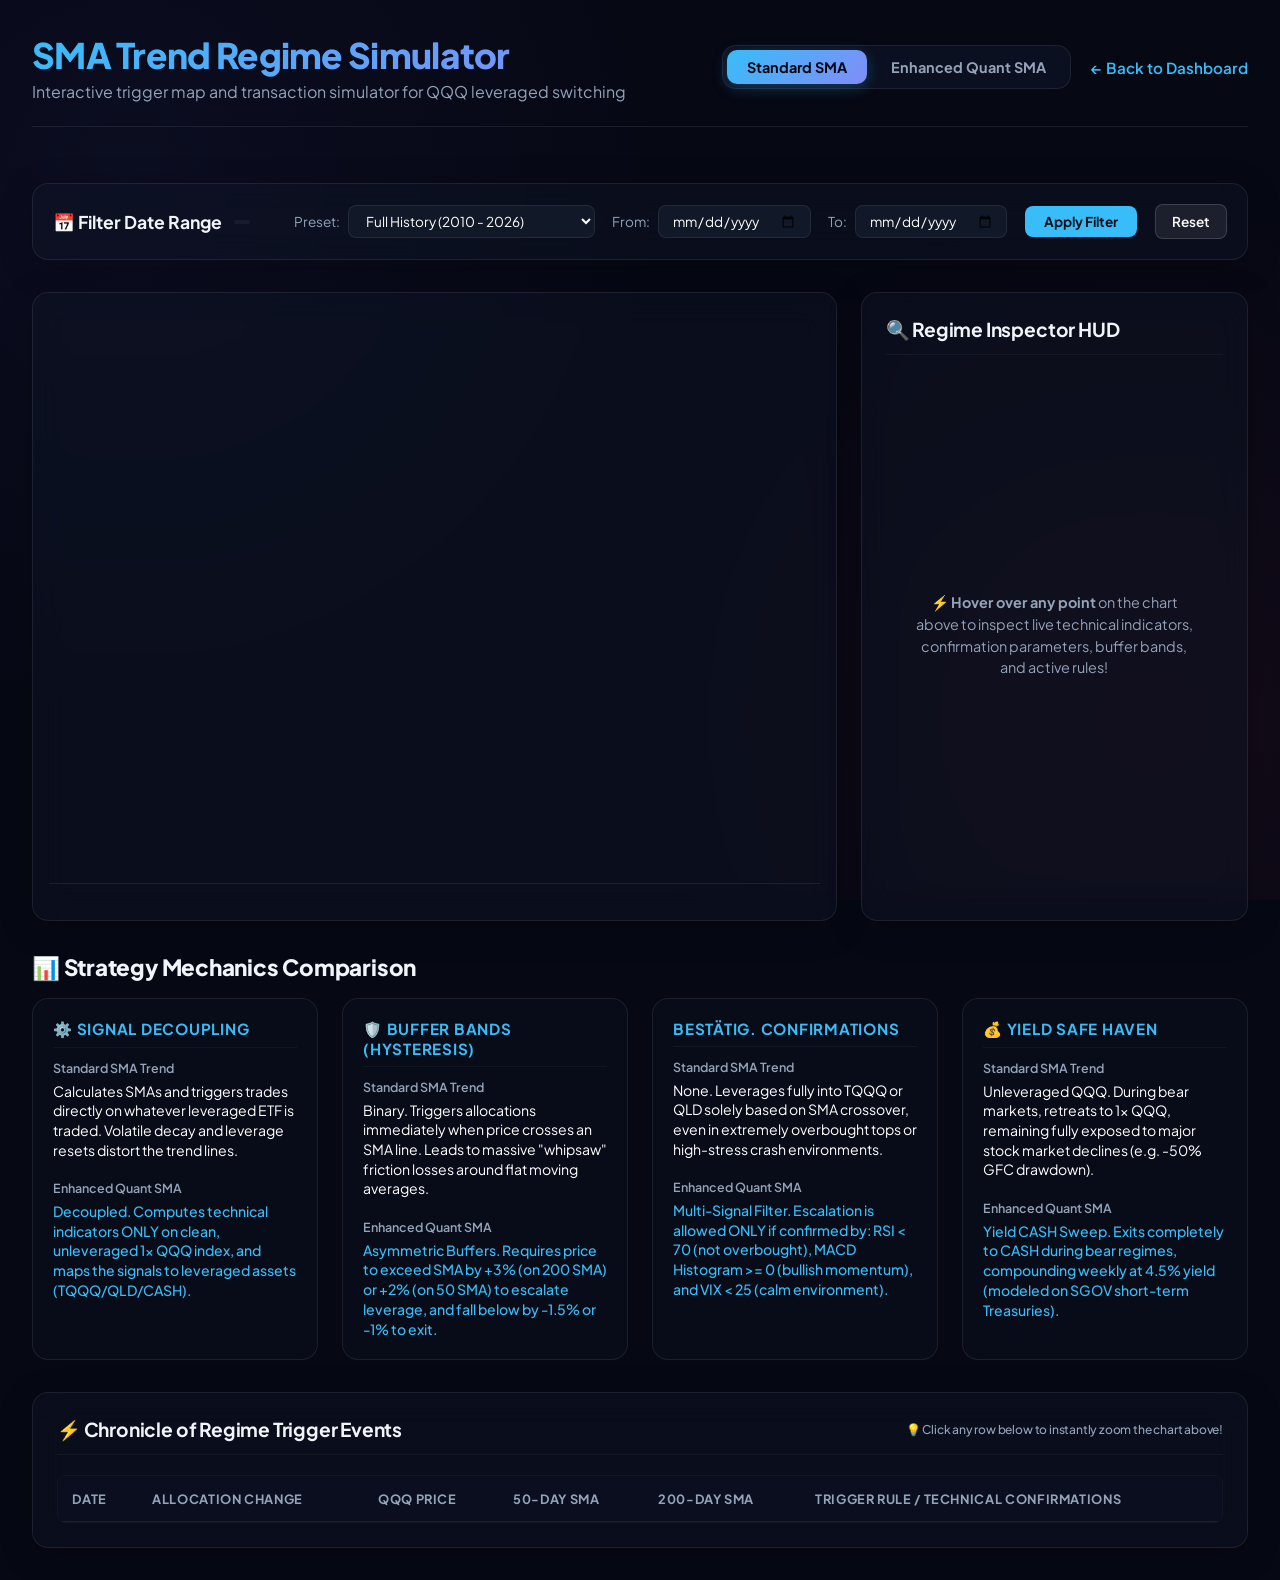
==== dashboard/sma_simulator.html @ 9dde29df "feat: implement Enhanced Quant SMA strategy in SMA Trend visual simulator" ====
<!DOCTYPE html>
<html lang="en">
<head>
    <meta charset="UTF-8">
    <meta name="viewport" content="width=device-width, initial-scale=1.0">
    <title>SMA Trend Regime Simulator</title>
    <link href="https://fonts.googleapis.com/css2?family=Plus+Jakarta+Sans:wght@300;400;500;600;700;800&display=swap" rel="stylesheet">
    <style>
        :root {
            --bg-main: #060814;
            --bg-card: rgba(15, 23, 42, 0.4);
            --border-color: rgba(255, 255, 255, 0.08);
            --text-main: #f8fafc;
            --text-muted: #94a3b8;
            --green: #10b981;
            --yellow: #f59e0b;
            --red: #f43f5e;
            --purple: #a855f7;
            --blue: #38bdf8;
            --accent-blue: #38bdf8;
            --gradient-active: linear-gradient(135deg, #38bdf8, #818cf8);
        }
        
        * {
            margin: 0;
            padding: 0;
            box-sizing: border-box;
            font-family: 'Plus Jakarta Sans', sans-serif;
        }
        
        body {
            background-color: var(--bg-main);
            color: var(--text-main);
            padding: 2rem;
            min-height: 100vh;
            background-image: radial-gradient(circle at 10% 20%, rgba(99, 102, 241, 0.06) 0%, transparent 40%),
                              radial-gradient(circle at 90% 80%, rgba(244, 63, 94, 0.06) 0%, transparent 40%);
            background-attachment: fixed;
        }
        
        .container {
            max-width: 1500px;
            margin: 0 auto;
        }
        
        header {
            margin-bottom: 2rem;
            display: flex;
            justify-content: space-between;
            align-items: center;
            border-bottom: 1px solid var(--border-color);
            padding-bottom: 1.5rem;
            flex-wrap: wrap;
            gap: 1.5rem;
        }
        
        h1 {
            font-size: 2.2rem;
            font-weight: 800;
            background: linear-gradient(135deg, #38bdf8, #818cf8);
            -webkit-background-clip: text;
            -webkit-text-fill-color: transparent;
            letter-spacing: -0.02em;
        }
        
        .back-link {
            color: #38bdf8;
            text-decoration: none;
            font-weight: 600;
            font-size: 0.95rem;
            display: flex;
            align-items: center;
            gap: 0.5rem;
            transition: color 0.2s;
        }
        
        .back-link:hover {
            color: #818cf8;
        }
        
        /* Segmented Controller */
        .strategy-toggle-wrapper {
            display: flex;
            align-items: center;
            background: rgba(15, 23, 42, 0.6);
            border: 1px solid var(--border-color);
            border-radius: 14px;
            padding: 4px;
            gap: 4px;
            backdrop-filter: blur(12px);
        }
        
        .btn-segment {
            padding: 8px 20px;
            border: none;
            border-radius: 10px;
            font-size: 0.9rem;
            font-weight: 700;
            cursor: pointer;
            color: var(--text-muted);
            background: transparent;
            transition: all 0.25s cubic-bezier(0.4, 0, 0.2, 1);
        }
        
        .btn-segment:hover:not(.active) {
            color: var(--text-main);
            background: rgba(255, 255, 255, 0.03);
        }
        
        .btn-segment.active {
            background: var(--gradient-active);
            color: #030712;
            box-shadow: 0 4px 15px rgba(56, 189, 248, 0.25);
        }
        
        /* Dashboard Layout Split */
        .dashboard-layout {
            display: grid;
            grid-template-columns: 2.7fr 1.3fr;
            gap: 1.5rem;
            margin-bottom: 2rem;
        }
        
        @media (max-width: 1024px) {
            .dashboard-layout {
                grid-template-columns: 1fr;
            }
        }
        
        /* Cards */
        .card {
            background: var(--bg-card);
            border: 1px solid var(--border-color);
            border-radius: 16px;
            padding: 1.5rem;
            backdrop-filter: blur(16px);
            box-shadow: 0 8px 32px rgba(0, 0, 0, 0.25);
            position: relative;
        }
        
        .card-title {
            font-size: 1.2rem;
            font-weight: 700;
            margin-bottom: 1.25rem;
            color: #f1f5f9;
            display: flex;
            align-items: center;
            justify-content: space-between;
            border-bottom: 1px solid rgba(255,255,255,0.04);
            padding-bottom: 0.75rem;
            letter-spacing: -0.01em;
        }
        
        /* Dynamic Stats Cards */
        .stats-container {
            display: grid;
            grid-template-columns: repeat(auto-fit, minmax(220px, 1fr));
            gap: 1rem;
            margin-bottom: 1.5rem;
        }
        
        .stat-card {
            background: rgba(15, 23, 42, 0.3);
            border: 1px solid var(--border-color);
            border-radius: 12px;
            padding: 1.1rem;
            display: flex;
            flex-direction: column;
            gap: 0.4rem;
            box-shadow: inset 0 2px 4px rgba(255,255,255,0.01);
        }
        
        .stat-label {
            font-size: 0.8rem;
            color: var(--text-muted);
            font-weight: 600;
            text-transform: uppercase;
            letter-spacing: 0.05em;
        }
        
        .stat-value {
            font-size: 1.5rem;
            font-weight: 800;
            color: #ffffff;
            letter-spacing: -0.01em;
        }
        
        .stat-bar-container {
            width: 100%;
            height: 6px;
            background: rgba(255, 255, 255, 0.04);
            border-radius: 3px;
            overflow: hidden;
            margin-top: 0.25rem;
        }
        
        .stat-bar {
            height: 100%;
            border-radius: 3px;
            transition: width 0.4s ease-out;
        }
        
        /* HUD Inspector Panel styles */
        .hud-item {
            display: flex;
            justify-content: space-between;
            align-items: center;
            background: rgba(255, 255, 255, 0.02);
            border: 1px solid var(--border-color);
            padding: 8px 12px;
            border-radius: 8px;
            font-size: 0.85rem;
            transition: all 0.2s;
        }
        
        .hud-item.status-ok {
            border-left: 3px solid var(--green);
            background: rgba(16, 185, 129, 0.02);
        }
        
        .hud-item.status-fail {
            border-left: 3px solid var(--red);
            background: rgba(244, 63, 94, 0.02);
        }
        
        .hud-item.status-neutral {
            border-left: 3px solid var(--yellow);
            background: rgba(245, 158, 11, 0.02);
        }
        
        .hud-item.status-info {
            border-left: 3px solid var(--blue);
            background: rgba(56, 189, 248, 0.02);
        }
        
        .hud-item.status-purple {
            border-left: 3px solid var(--purple);
            background: rgba(168, 85, 247, 0.02);
        }
        
        /* Interactive Row Clicking */
        tbody tr {
            transition: all 0.2s ease-in-out;
        }
        tbody tr:hover {
            background-color: rgba(56, 189, 248, 0.06) !important;
        }
        tbody tr:hover .zoom-helper {
            opacity: 1;
            transform: translateX(0);
        }
        
        .active-row td {
            background-color: rgba(56, 189, 248, 0.1) !important;
            border-top: 1px solid rgba(56, 189, 248, 0.25) !important;
            border-bottom: 1px solid rgba(56, 189, 248, 0.25) !important;
            font-weight: 500;
        }
        
        .zoom-helper {
            display: inline-block;
            font-size: 0.7rem;
            color: var(--accent-blue);
            background: rgba(56, 189, 248, 0.1);
            padding: 2px 6px;
            border-radius: 4px;
            margin-left: 8px;
            opacity: 0;
            transform: translateX(-4px);
            transition: all 0.2s ease;
        }
        
        /* Floating Action Banner */
        .zoom-banner {
            display: none;
            align-items: center;
            justify-content: space-between;
            background: rgba(10, 15, 30, 0.95);
            border: 1px solid rgba(255, 255, 255, 0.1);
            padding: 1rem 1.5rem;
            border-radius: 12px;
            margin-bottom: 1.5rem;
            box-shadow: 0 12px 32px rgba(0, 0, 0, 0.4);
            backdrop-filter: blur(12px);
            animation: slideIn 0.3s cubic-bezier(0.16, 1, 0.3, 1);
        }
        
        @keyframes slideIn {
            from { transform: translateY(-10px); opacity: 0; }
            to { transform: translateY(0); opacity: 1; }
        }
        
        .btn-reset {
            background: rgba(255, 255, 255, 0.08);
            border: 1px solid rgba(255, 255, 255, 0.15);
            color: #ffffff;
            padding: 0.5rem 1rem;
            border-radius: 8px;
            font-size: 0.85rem;
            font-weight: 600;
            cursor: pointer;
            transition: all 0.2s;
        }
        
        .btn-reset:hover {
            background: #ffffff;
            color: #030712;
        }

        /* Stock Legend Card */
        .legend-card-grid {
            display: grid;
            grid-template-columns: repeat(auto-fit, minmax(220px, 1fr));
            gap: 1.25rem;
            margin-top: 1.5rem;
            padding-top: 1.25rem;
            border-top: 1px solid var(--border-color);
        }
        .legend-item {
            display: flex;
            align-items: flex-start;
            gap: 0.75rem;
        }
        .legend-icon {
            font-size: 1.2rem;
            line-height: 1.2;
        }
        .legend-title {
            font-weight: 700;
            font-size: 0.9rem;
            color: #f1f5f9;
            margin-bottom: 0.25rem;
        }
        .legend-desc {
            font-size: 0.8rem;
            color: var(--text-muted);
            line-height: 1.4;
        }

        /* Table Styles */
        .table-wrapper {
            max-height: 500px;
            overflow-y: auto;
            border-radius: 8px;
            border: 1px solid rgba(255, 255, 255, 0.04);
        }
        
        table {
            width: 100%;
            border-collapse: collapse;
            text-align: left;
        }
        
        th {
            background-color: rgba(10, 15, 30, 0.9);
            padding: 0.9rem;
            font-size: 0.8rem;
            font-weight: 700;
            color: var(--text-muted);
            text-transform: uppercase;
            letter-spacing: 0.05em;
            position: sticky;
            top: 0;
            z-index: 10;
            border-bottom: 1px solid var(--border-color);
        }
        
        td {
            padding: 0.9rem;
            border-bottom: 1px solid rgba(255, 255, 255, 0.02);
            font-size: 0.9rem;
        }
        
        /* Badges */
        .badge {
            display: inline-flex;
            align-items: center;
            padding: 0.3rem 0.65rem;
            border-radius: 9999px;
            font-size: 0.75rem;
            font-weight: 700;
            text-transform: uppercase;
            letter-spacing: 0.02em;
        }
        
        .badge-tqqq {
            background-color: rgba(16, 185, 129, 0.12);
            color: var(--green);
            border: 1px solid rgba(16, 185, 129, 0.25);
        }
        
        .badge-qld {
            background-color: rgba(245, 158, 11, 0.12);
            color: var(--yellow);
            border: 1px solid rgba(245, 158, 11, 0.25);
        }
        
        .badge-qqq {
            background-color: rgba(56, 189, 248, 0.12);
            color: var(--blue);
            border: 1px solid rgba(56, 189, 248, 0.25);
        }
        
        .badge-qld-qqq {
            background-color: rgba(168, 85, 247, 0.12);
            color: var(--purple);
            border: 1px solid rgba(168, 85, 247, 0.25);
        }
        
        .badge-cash {
            background-color: rgba(244, 63, 94, 0.12);
            color: var(--red);
            border: 1px solid rgba(244, 63, 94, 0.25);
        }
        
        /* Style comparison panel */
        .comparison-grid {
            display: grid;
            grid-template-columns: repeat(auto-fit, minmax(280px, 1fr));
            gap: 1.5rem;
            margin-bottom: 2rem;
        }
        
        .comp-card {
            background: rgba(15, 23, 42, 0.3);
            border: 1px solid var(--border-color);
            border-radius: 16px;
            padding: 1.25rem;
            display: flex;
            flex-direction: column;
            gap: 0.75rem;
        }
        
        .comp-card-title {
            font-size: 0.95rem;
            font-weight: 700;
            text-transform: uppercase;
            letter-spacing: 0.05em;
            color: var(--accent-blue);
            border-bottom: 1px solid rgba(255,255,255,0.04);
            padding-bottom: 0.5rem;
        }
        
        .comp-rule-block {
            display: flex;
            flex-direction: column;
            gap: 0.35rem;
        }
        
        .comp-rule-label {
            font-size: 0.78rem;
            color: var(--text-muted);
            font-weight: 600;
        }
        
        .comp-rule-val {
            font-size: 0.88rem;
            color: #ffffff;
            line-height: 1.4;
        }
        
        /* Scrollbar custom styling */
        .table-wrapper::-webkit-scrollbar {
            width: 6px;
        }
        .table-wrapper::-webkit-scrollbar-track {
            background: rgba(0, 0, 0, 0.15);
        }
        .table-wrapper::-webkit-scrollbar-thumb {
            background: rgba(255, 255, 255, 0.08);
            border-radius: 3px;
        }
        .table-wrapper::-webkit-scrollbar-thumb:hover {
            background: rgba(255, 255, 255, 0.15);
        }
    </style>
</head>
<body>
    <div class="container">
        <header>
            <div>
                <h1>SMA Trend Regime Simulator</h1>
                <p style="color: var(--text-muted); margin-top: 0.25rem;">Interactive trigger map and transaction simulator for QQQ leveraged switching</p>
            </div>
            
            <div style="display: flex; align-items: center; gap: 1.25rem; flex-wrap: wrap;">
                <!-- Premium Strategy Toggle Segment Control -->
                <div class="strategy-toggle-wrapper">
                    <button id="btn-std" class="btn-segment active" onclick="setStrategy('standard')">Standard SMA</button>
                    <button id="btn-enh" class="btn-segment" onclick="setStrategy('enhanced')">Enhanced Quant SMA</button>
                </div>
                
                <a href="index.html" class="back-link">
                    ← Back to Dashboard
                </a>
            </div>
        </header>
        
        <!-- Regime Duration Stats (Updated dynamically by JS) -->
        <div class="stats-container" id="stats-container-dynamic">
            <!-- Filled dynamically -->
        </div>

        <!-- Interactive Date Range Selector -->
        <div class="card" style="margin-bottom: 2rem; padding: 1.25rem;">
            <div style="display: flex; flex-wrap: wrap; align-items: center; justify-content: space-between; gap: 1.5rem;">
                <div style="display: flex; align-items: center; gap: 0.75rem;">
                    <span style="font-size: 1.1rem; font-weight: 700; color: #f1f5f9;">📅 Filter Date Range</span>
                    <span style="font-size: 0.8rem; color: var(--text-muted); background: rgba(255,255,255,0.05); padding: 2px 8px; border-radius: 4px;" id="data-range-label"></span>
                </div>
                
                <div style="display: flex; flex-wrap: wrap; align-items: center; gap: 1.1rem;">
                    <!-- Presets -->
                    <div style="display: flex; align-items: center; gap: 0.5rem;">
                        <span style="font-size: 0.85rem; color: var(--text-muted);">Preset:</span>
                        <select id="date-preset" style="background: #111827; border: 1px solid var(--border-color); color: #ffffff; padding: 0.4rem 0.8rem; border-radius: 8px; font-size: 0.85rem; outline: none; cursor: pointer; transition: border-color 0.2s;">
                            <option value="all">Full History (2010 - 2026)</option>
                            <option value="last10">Last 10 Years</option>
                            <option value="last5">Last 5 Years</option>
                            <option value="covid">Covid Cycle (2020 - 2022)</option>
                            <option value="tech_rally">Recent Tech Rally (2023 - 2026)</option>
                            <option value="bear_defense">2022 Bear Market</option>
                            <option value="custom" disabled>Custom Range (Chart Zoom)</option>
                        </select>
                    </div>
                    
                    <!-- Date Pickers -->
                    <div style="display: flex; align-items: center; gap: 0.5rem;">
                        <span style="font-size: 0.85rem; color: var(--text-muted);">From:</span>
                        <input type="date" id="start-date" style="background: #111827; border: 1px solid var(--border-color); color: #ffffff; padding: 0.4rem 0.8rem; border-radius: 8px; font-size: 0.85rem; outline: none; transition: border-color 0.2s;">
                    </div>
                    <div style="display: flex; align-items: center; gap: 0.5rem;">
                        <span style="font-size: 0.85rem; color: var(--text-muted);">To:</span>
                        <input type="date" id="end-date" style="background: #111827; border: 1px solid var(--border-color); color: #ffffff; padding: 0.4rem 0.8rem; border-radius: 8px; font-size: 0.85rem; outline: none; transition: border-color 0.2s;">
                    </div>
                    
                    <button class="btn-reset" onclick="applyCustomDateFilter()" style="background: var(--accent-blue); border: none; color: #0b0f19; padding: 0.45rem 1.2rem; border-radius: 8px; font-weight: 700; font-size: 0.85rem; transition: opacity 0.2s;" onmouseover="this.style.opacity='0.9';" onmouseout="this.style.opacity='1';">Apply Filter</button>
                    <button class="btn-reset" onclick="resetDateFilter()">Reset</button>
                </div>
            </div>
        </div>

        <!-- Zoom Active Notification Banner -->
        <div class="zoom-banner" id="zoom-banner">
            <div id="zoom-banner-text" style="color: #ffffff; font-size: 0.95rem; line-height: 1.4;"></div>
            <button class="btn-reset" onclick="resetZoom()">Reset Zoom (Show All)</button>
        </div>

        <!-- Two-Column Interactive Layout -->
        <div class="dashboard-layout">
            <!-- Left Column: Interactive Plotly Chart -->
            <div class="chart-column">
                <div id="sma-chart-card" class="card" style="padding: 1rem;">
                    <div>                        <script>window.PlotlyConfig = {MathJaxConfig: 'local'};</script>
        <script charset="utf-8" src="https://cdn.plot.ly/plotly-3.5.0.min.js" integrity="sha256-fHbNLP+GlIXN+efbQec78UkemUz3NJp7UmfGxC1tNxs=" crossorigin="anonymous"></script>                <div id="sma-chart" class="plotly-graph-div" style="height:550px; width:100%;"></div>            <script>                window.PLOTLYENV=window.PLOTLYENV || {};                                if (document.getElementById("sma-chart")) {                    Plotly.newPlot(                        "sma-chart",                        [{"hovertemplate":"Date: %{x}\u003cbr\u003ePrice: $%{y:.2f}\u003cextra\u003e\u003c\u002fextra\u003e","line":{"color":"#ffffff","width":2},"mode":"lines","name":"QQQ Price","x":["1986-07-16T00:00:00.000000000","1986-07-17T00:00:00.000000000","1986-07-18T00:00:00.000000000","1986-07-21T00:00:00.000000000","1986-07-22T00:00:00.000000000","1986-07-23T00:00:00.000000000","1986-07-24T00:00:00.000000000","1986-07-25T00:00:00.000000000","1986-07-28T00:00:00.000000000","1986-07-29T00:00:00.000000000","1986-07-30T00:00:00.000000000","1986-07-31T00:00:00.000000000","1986-08-01T00:00:00.000000000","1986-08-04T00:00:00.000000000","1986-08-05T00:00:00.000000000","1986-08-06T00:00:00.000000000","1986-08-07T00:00:00.000000000","1986-08-08T00:00:00.000000000","1986-08-11T00:00:00.000000000","1986-08-12T00:00:00.000000000","1986-08-13T00:00:00.000000000","1986-08-14T00:00:00.000000000","1986-08-15T00:00:00.000000000","1986-08-18T00:00:00.000000000","1986-08-19T00:00:00.000000000","1986-08-20T00:00:00.000000000","1986-08-21T00:00:00.000000000","1986-08-22T00:00:00.000000000","1986-08-25T00:00:00.000000000","1986-08-26T00:00:00.000000000","1986-08-27T00:00:00.000000000","1986-08-28T00:00:00.000000000","1986-08-29T00:00:00.000000000","1986-09-02T00:00:00.000000000","1986-09-03T00:00:00.000000000","1986-09-04T00:00:00.000000000","1986-09-05T00:00:00.000000000","1986-09-08T00:00:00.000000000","1986-09-09T00:00:00.000000000","1986-09-10T00:00:00.000000000","1986-09-11T00:00:00.000000000","1986-09-12T00:00:00.000000000","1986-09-15T00:00:00.000000000","1986-09-16T00:00:00.000000000","1986-09-17T00:00:00.000000000","1986-09-18T00:00:00.000000000","1986-09-19T00:00:00.000000000","1986-09-22T00:00:00.000000000","1986-09-23T00:00:00.000000000","1986-09-24T00:00:00.000000000","1986-09-25T00:00:00.000000000","1986-09-26T00:00:00.000000000","1986-09-29T00:00:00.000000000","1986-09-30T00:00:00.000000000","1986-10-01T00:00:00.000000000","1986-10-02T00:00:00.000000000","1986-10-03T00:00:00.000000000","1986-10-06T00:00:00.000000000","1986-10-07T00:00:00.000000000","1986-10-08T00:00:00.000000000","1986-10-09T00:00:00.000000000","1986-10-10T00:00:00.000000000","1986-10-13T00:00:00.000000000","1986-10-14T00:00:00.000000000","1986-10-15T00:00:00.000000000","1986-10-16T00:00:00.000000000","1986-10-17T00:00:00.000000000","1986-10-20T00:00:00.000000000","1986-10-21T00:00:00.000000000","1986-10-22T00:00:00.000000000","1986-10-23T00:00:00.000000000","1986-10-24T00:00:00.000000000","1986-10-27T00:00:00.000000000","1986-10-28T00:00:00.000000000","1986-10-29T00:00:00.000000000","1986-10-30T00:00:00.000000000","1986-10-31T00:00:00.000000000","1986-11-03T00:00:00.000000000","1986-11-04T00:00:00.000000000","1986-11-05T00:00:00.000000000","1986-11-06T00:00:00.000000000","1986-11-07T00:00:00.000000000","1986-11-10T00:00:00.000000000","1986-11-11T00:00:00.000000000","1986-11-12T00:00:00.000000000","1986-11-13T00:00:00.000000000","1986-11-14T00:00:00.000000000","1986-11-17T00:00:00.000000000","1986-11-18T00:00:00.000000000","1986-11-19T00:00:00.000000000","1986-11-20T00:00:00.000000000","1986-11-21T00:00:00.000000000","1986-11-24T00:00:00.000000000","1986-11-25T00:00:00.000000000","1986-11-26T00:00:00.000000000","1986-11-28T00:00:00.000000000","1986-12-01T00:00:00.000000000","1986-12-02T00:00:00.000000000","1986-12-03T00:00:00.000000000","1986-12-04T00:00:00.000000000","1986-12-05T00:00:00.000000000","1986-12-08T00:00:00.000000000","1986-12-09T00:00:00.000000000","1986-12-10T00:00:00.000000000","1986-12-11T00:00:00.000000000","1986-12-12T00:00:00.000000000","1986-12-15T00:00:00.000000000","1986-12-16T00:00:00.000000000","1986-12-17T00:00:00.000000000","1986-12-18T00:00:00.000000000","1986-12-19T00:00:00.000000000","1986-12-22T00:00:00.000000000","1986-12-23T00:00:00.000000000","1986-12-24T00:00:00.000000000","1986-12-26T00:00:00.000000000","1986-12-29T00:00:00.000000000","1986-12-30T00:00:00.000000000","1986-12-31T00:00:00.000000000","1987-01-02T00:00:00.000000000","1987-01-05T00:00:00.000000000","1987-01-06T00:00:00.000000000","1987-01-07T00:00:00.000000000","1987-01-08T00:00:00.000000000","1987-01-09T00:00:00.000000000","1987-01-12T00:00:00.000000000","1987-01-13T00:00:00.000000000","1987-01-14T00:00:00.000000000","1987-01-15T00:00:00.000000000","1987-01-16T00:00:00.000000000","1987-01-19T00:00:00.000000000","1987-01-20T00:00:00.000000000","1987-01-21T00:00:00.000000000","1987-01-22T00:00:00.000000000","1987-01-23T00:00:00.000000000","1987-01-26T00:00:00.000000000","1987-01-27T00:00:00.000000000","1987-01-28T00:00:00.000000000","1987-01-29T00:00:00.000000000","1987-01-30T00:00:00.000000000","1987-02-02T00:00:00.000000000","1987-02-03T00:00:00.000000000","1987-02-04T00:00:00.000000000","1987-02-05T00:00:00.000000000","1987-02-06T00:00:00.000000000","1987-02-09T00:00:00.000000000","1987-02-10T00:00:00.000000000","1987-02-11T00:00:00.000000000","1987-02-12T00:00:00.000000000","1987-02-13T00:00:00.000000000","1987-02-17T00:00:00.000000000","1987-02-18T00:00:00.000000000","1987-02-19T00:00:00.000000000","1987-02-20T00:00:00.000000000","1987-02-23T00:00:00.000000000","1987-02-24T00:00:00.000000000","1987-02-25T00:00:00.000000000","1987-02-26T00:00:00.000000000","1987-02-27T00:00:00.000000000","1987-03-02T00:00:00.000000000","1987-03-03T00:00:00.000000000","1987-03-04T00:00:00.000000000","1987-03-05T00:00:00.000000000","1987-03-06T00:00:00.000000000","1987-03-09T00:00:00.000000000","1987-03-10T00:00:00.000000000","1987-03-11T00:00:00.000000000","1987-03-12T00:00:00.000000000","1987-03-13T00:00:00.000000000","1987-03-16T00:00:00.000000000","1987-03-17T00:00:00.000000000","1987-03-18T00:00:00.000000000","1987-03-19T00:00:00.000000000","1987-03-20T00:00:00.000000000","1987-03-23T00:00:00.000000000","1987-03-24T00:00:00.000000000","1987-03-25T00:00:00.000000000","1987-03-26T00:00:00.000000000","1987-03-27T00:00:00.000000000","1987-03-30T00:00:00.000000000","1987-03-31T00:00:00.000000000","1987-04-01T00:00:00.000000000","1987-04-02T00:00:00.000000000","1987-04-03T00:00:00.000000000","1987-04-06T00:00:00.000000000","1987-04-07T00:00:00.000000000","1987-04-08T00:00:00.000000000","1987-04-09T00:00:00.000000000","1987-04-10T00:00:00.000000000","1987-04-13T00:00:00.000000000","1987-04-14T00:00:00.000000000","1987-04-15T00:00:00.000000000","1987-04-16T00:00:00.000000000","1987-04-20T00:00:00.000000000","1987-04-21T00:00:00.000000000","1987-04-22T00:00:00.000000000","1987-04-23T00:00:00.000000000","1987-04-24T00:00:00.000000000","1987-04-27T00:00:00.000000000","1987-04-28T00:00:00.000000000","1987-04-29T00:00:00.000000000","1987-04-30T00:00:00.000000000","1987-05-01T00:00:00.000000000","1987-05-04T00:00:00.000000000","1987-05-05T00:00:00.000000000","1987-05-06T00:00:00.000000000","1987-05-07T00:00:00.000000000","1987-05-08T00:00:00.000000000","1987-05-11T00:00:00.000000000","1987-05-12T00:00:00.000000000","1987-05-13T00:00:00.000000000","1987-05-14T00:00:00.000000000","1987-05-15T00:00:00.000000000","1987-05-18T00:00:00.000000000","1987-05-19T00:00:00.000000000","1987-05-20T00:00:00.000000000","1987-05-21T00:00:00.000000000","1987-05-22T00:00:00.000000000","1987-05-26T00:00:00.000000000","1987-05-27T00:00:00.000000000","1987-05-28T00:00:00.000000000","1987-05-29T00:00:00.000000000","1987-06-01T00:00:00.000000000","1987-06-02T00:00:00.000000000","1987-06-03T00:00:00.000000000","1987-06-04T00:00:00.000000000","1987-06-05T00:00:00.000000000","1987-06-08T00:00:00.000000000","1987-06-09T00:00:00.000000000","1987-06-10T00:00:00.000000000","1987-06-11T00:00:00.000000000","1987-06-12T00:00:00.000000000","1987-06-15T00:00:00.000000000","1987-06-16T00:00:00.000000000","1987-06-17T00:00:00.000000000","1987-06-18T00:00:00.000000000","1987-06-19T00:00:00.000000000","1987-06-22T00:00:00.000000000","1987-06-23T00:00:00.000000000","1987-06-24T00:00:00.000000000","1987-06-25T00:00:00.000000000","1987-06-26T00:00:00.000000000","1987-06-29T00:00:00.000000000","1987-06-30T00:00:00.000000000","1987-07-01T00:00:00.000000000","1987-07-02T00:00:00.000000000","1987-07-06T00:00:00.000000000","1987-07-07T00:00:00.000000000","1987-07-08T00:00:00.000000000","1987-07-09T00:00:00.000000000","1987-07-10T00:00:00.000000000","1987-07-13T00:00:00.000000000","1987-07-14T00:00:00.000000000","1987-07-15T00:00:00.000000000","1987-07-16T00:00:00.000000000","1987-07-17T00:00:00.000000000","1987-07-20T00:00:00.000000000","1987-07-21T00:00:00.000000000","1987-07-22T00:00:00.000000000","1987-07-23T00:00:00.000000000","1987-07-24T00:00:00.000000000","1987-07-27T00:00:00.000000000","1987-07-28T00:00:00.000000000","1987-07-29T00:00:00.000000000","1987-07-30T00:00:00.000000000","1987-07-31T00:00:00.000000000","1987-08-03T00:00:00.000000000","1987-08-04T00:00:00.000000000","1987-08-05T00:00:00.000000000","1987-08-06T00:00:00.000000000","1987-08-07T00:00:00.000000000","1987-08-10T00:00:00.000000000","1987-08-11T00:00:00.000000000","1987-08-12T00:00:00.000000000","1987-08-13T00:00:00.000000000","1987-08-14T00:00:00.000000000","1987-08-17T00:00:00.000000000","1987-08-18T00:00:00.000000000","1987-08-19T00:00:00.000000000","1987-08-20T00:00:00.000000000","1987-08-21T00:00:00.000000000","1987-08-24T00:00:00.000000000","1987-08-25T00:00:00.000000000","1987-08-26T00:00:00.000000000","1987-08-27T00:00:00.000000000","1987-08-28T00:00:00.000000000","1987-08-31T00:00:00.000000000","1987-09-01T00:00:00.000000000","1987-09-02T00:00:00.000000000","1987-09-03T00:00:00.000000000","1987-09-04T00:00:00.000000000","1987-09-08T00:00:00.000000000","1987-09-09T00:00:00.000000000","1987-09-10T00:00:00.000000000","1987-09-11T00:00:00.000000000","1987-09-14T00:00:00.000000000","1987-09-15T00:00:00.000000000","1987-09-16T00:00:00.000000000","1987-09-17T00:00:00.000000000","1987-09-18T00:00:00.000000000","1987-09-21T00:00:00.000000000","1987-09-22T00:00:00.000000000","1987-09-23T00:00:00.000000000","1987-09-24T00:00:00.000000000","1987-09-25T00:00:00.000000000","1987-09-28T00:00:00.000000000","1987-09-29T00:00:00.000000000","1987-09-30T00:00:00.000000000","1987-10-01T00:00:00.000000000","1987-10-02T00:00:00.000000000","1987-10-05T00:00:00.000000000","1987-10-06T00:00:00.000000000","1987-10-07T00:00:00.000000000","1987-10-08T00:00:00.000000000","1987-10-09T00:00:00.000000000","1987-10-12T00:00:00.000000000","1987-10-13T00:00:00.000000000","1987-10-14T00:00:00.000000000","1987-10-15T00:00:00.000000000","1987-10-16T00:00:00.000000000","1987-10-19T00:00:00.000000000","1987-10-20T00:00:00.000000000","1987-10-21T00:00:00.000000000","1987-10-22T00:00:00.000000000","1987-10-23T00:00:00.000000000","1987-10-26T00:00:00.000000000","1987-10-27T00:00:00.000000000","1987-10-28T00:00:00.000000000","1987-10-29T00:00:00.000000000","1987-10-30T00:00:00.000000000","1987-11-02T00:00:00.000000000","1987-11-03T00:00:00.000000000","1987-11-04T00:00:00.000000000","1987-11-05T00:00:00.000000000","1987-11-06T00:00:00.000000000","1987-11-09T00:00:00.000000000","1987-11-10T00:00:00.000000000","1987-11-11T00:00:00.000000000","1987-11-12T00:00:00.000000000","1987-11-13T00:00:00.000000000","1987-11-16T00:00:00.000000000","1987-11-17T00:00:00.000000000","1987-11-18T00:00:00.000000000","1987-11-19T00:00:00.000000000","1987-11-20T00:00:00.000000000","1987-11-23T00:00:00.000000000","1987-11-24T00:00:00.000000000","1987-11-25T00:00:00.000000000","1987-11-27T00:00:00.000000000","1987-11-30T00:00:00.000000000","1987-12-01T00:00:00.000000000","1987-12-02T00:00:00.000000000","1987-12-03T00:00:00.000000000","1987-12-04T00:00:00.000000000","1987-12-07T00:00:00.000000000","1987-12-08T00:00:00.000000000","1987-12-09T00:00:00.000000000","1987-12-10T00:00:00.000000000","1987-12-11T00:00:00.000000000","1987-12-14T00:00:00.000000000","1987-12-15T00:00:00.000000000","1987-12-16T00:00:00.000000000","1987-12-17T00:00:00.000000000","1987-12-18T00:00:00.000000000","1987-12-21T00:00:00.000000000","1987-12-22T00:00:00.000000000","1987-12-23T00:00:00.000000000","1987-12-24T00:00:00.000000000","1987-12-28T00:00:00.000000000","1987-12-29T00:00:00.000000000","1987-12-30T00:00:00.000000000","1987-12-31T00:00:00.000000000","1988-01-04T00:00:00.000000000","1988-01-05T00:00:00.000000000","1988-01-06T00:00:00.000000000","1988-01-07T00:00:00.000000000","1988-01-08T00:00:00.000000000","1988-01-11T00:00:00.000000000","1988-01-12T00:00:00.000000000","1988-01-13T00:00:00.000000000","1988-01-14T00:00:00.000000000","1988-01-15T00:00:00.000000000","1988-01-18T00:00:00.000000000","1988-01-19T00:00:00.000000000","1988-01-20T00:00:00.000000000","1988-01-21T00:00:00.000000000","1988-01-22T00:00:00.000000000","1988-01-25T00:00:00.000000000","1988-01-26T00:00:00.000000000","1988-01-27T00:00:00.000000000","1988-01-28T00:00:00.000000000","1988-01-29T00:00:00.000000000","1988-02-01T00:00:00.000000000","1988-02-02T00:00:00.000000000","1988-02-03T00:00:00.000000000","1988-02-04T00:00:00.000000000","1988-02-05T00:00:00.000000000","1988-02-08T00:00:00.000000000","1988-02-09T00:00:00.000000000","1988-02-10T00:00:00.000000000","1988-02-11T00:00:00.000000000","1988-02-12T00:00:00.000000000","1988-02-16T00:00:00.000000000","1988-02-17T00:00:00.000000000","1988-02-18T00:00:00.000000000","1988-02-19T00:00:00.000000000","1988-02-22T00:00:00.000000000","1988-02-23T00:00:00.000000000","1988-02-24T00:00:00.000000000","1988-02-25T00:00:00.000000000","1988-02-26T00:00:00.000000000","1988-02-29T00:00:00.000000000","1988-03-01T00:00:00.000000000","1988-03-02T00:00:00.000000000","1988-03-03T00:00:00.000000000","1988-03-04T00:00:00.000000000","1988-03-07T00:00:00.000000000","1988-03-08T00:00:00.000000000","1988-03-09T00:00:00.000000000","1988-03-10T00:00:00.000000000","1988-03-11T00:00:00.000000000","1988-03-14T00:00:00.000000000","1988-03-15T00:00:00.000000000","1988-03-16T00:00:00.000000000","1988-03-17T00:00:00.000000000","1988-03-18T00:00:00.000000000","1988-03-21T00:00:00.000000000","1988-03-22T00:00:00.000000000","1988-03-23T00:00:00.000000000","1988-03-24T00:00:00.000000000","1988-03-25T00:00:00.000000000","1988-03-28T00:00:00.000000000","1988-03-29T00:00:00.000000000","1988-03-30T00:00:00.000000000","1988-03-31T00:00:00.000000000","1988-04-04T00:00:00.000000000","1988-04-05T00:00:00.000000000","1988-04-06T00:00:00.000000000","1988-04-07T00:00:00.000000000","1988-04-08T00:00:00.000000000","1988-04-11T00:00:00.000000000","1988-04-12T00:00:00.000000000","1988-04-13T00:00:00.000000000","1988-04-14T00:00:00.000000000","1988-04-15T00:00:00.000000000","1988-04-18T00:00:00.000000000","1988-04-19T00:00:00.000000000","1988-04-20T00:00:00.000000000","1988-04-21T00:00:00.000000000","1988-04-22T00:00:00.000000000","1988-04-25T00:00:00.000000000","1988-04-26T00:00:00.000000000","1988-04-27T00:00:00.000000000","1988-04-28T00:00:00.000000000","1988-04-29T00:00:00.000000000","1988-05-02T00:00:00.000000000","1988-05-03T00:00:00.000000000","1988-05-04T00:00:00.000000000","1988-05-05T00:00:00.000000000","1988-05-06T00:00:00.000000000","1988-05-09T00:00:00.000000000","1988-05-10T00:00:00.000000000","1988-05-11T00:00:00.000000000","1988-05-12T00:00:00.000000000","1988-05-13T00:00:00.000000000","1988-05-16T00:00:00.000000000","1988-05-17T00:00:00.000000000","1988-05-18T00:00:00.000000000","1988-05-19T00:00:00.000000000","1988-05-20T00:00:00.000000000","1988-05-23T00:00:00.000000000","1988-05-24T00:00:00.000000000","1988-05-25T00:00:00.000000000","1988-05-26T00:00:00.000000000","1988-05-27T00:00:00.000000000","1988-05-31T00:00:00.000000000","1988-06-01T00:00:00.000000000","1988-06-02T00:00:00.000000000","1988-06-03T00:00:00.000000000","1988-06-06T00:00:00.000000000","1988-06-07T00:00:00.000000000","1988-06-08T00:00:00.000000000","1988-06-09T00:00:00.000000000","1988-06-10T00:00:00.000000000","1988-06-13T00:00:00.000000000","1988-06-14T00:00:00.000000000","1988-06-15T00:00:00.000000000","1988-06-16T00:00:00.000000000","1988-06-17T00:00:00.000000000","1988-06-20T00:00:00.000000000","1988-06-21T00:00:00.000000000","1988-06-22T00:00:00.000000000","1988-06-23T00:00:00.000000000","1988-06-24T00:00:00.000000000","1988-06-27T00:00:00.000000000","1988-06-28T00:00:00.000000000","1988-06-29T00:00:00.000000000","1988-06-30T00:00:00.000000000","1988-07-01T00:00:00.000000000","1988-07-05T00:00:00.000000000","1988-07-06T00:00:00.000000000","1988-07-07T00:00:00.000000000","1988-07-08T00:00:00.000000000","1988-07-11T00:00:00.000000000","1988-07-12T00:00:00.000000000","1988-07-13T00:00:00.000000000","1988-07-14T00:00:00.000000000","1988-07-15T00:00:00.000000000","1988-07-18T00:00:00.000000000","1988-07-19T00:00:00.000000000","1988-07-20T00:00:00.000000000","1988-07-21T00:00:00.000000000","1988-07-22T00:00:00.000000000","1988-07-25T00:00:00.000000000","1988-07-26T00:00:00.000000000","1988-07-27T00:00:00.000000000","1988-07-28T00:00:00.000000000","1988-07-29T00:00:00.000000000","1988-08-01T00:00:00.000000000","1988-08-02T00:00:00.000000000","1988-08-03T00:00:00.000000000","1988-08-04T00:00:00.000000000","1988-08-05T00:00:00.000000000","1988-08-08T00:00:00.000000000","1988-08-09T00:00:00.000000000","1988-08-10T00:00:00.000000000","1988-08-11T00:00:00.000000000","1988-08-12T00:00:00.000000000","1988-08-15T00:00:00.000000000","1988-08-16T00:00:00.000000000","1988-08-17T00:00:00.000000000","1988-08-18T00:00:00.000000000","1988-08-19T00:00:00.000000000","1988-08-22T00:00:00.000000000","1988-08-23T00:00:00.000000000","1988-08-24T00:00:00.000000000","1988-08-25T00:00:00.000000000","1988-08-26T00:00:00.000000000","1988-08-29T00:00:00.000000000","1988-08-30T00:00:00.000000000","1988-08-31T00:00:00.000000000","1988-09-01T00:00:00.000000000","1988-09-02T00:00:00.000000000","1988-09-06T00:00:00.000000000","1988-09-07T00:00:00.000000000","1988-09-08T00:00:00.000000000","1988-09-09T00:00:00.000000000","1988-09-12T00:00:00.000000000","1988-09-13T00:00:00.000000000","1988-09-14T00:00:00.000000000","1988-09-15T00:00:00.000000000","1988-09-16T00:00:00.000000000","1988-09-19T00:00:00.000000000","1988-09-20T00:00:00.000000000","1988-09-21T00:00:00.000000000","1988-09-22T00:00:00.000000000","1988-09-23T00:00:00.000000000","1988-09-26T00:00:00.000000000","1988-09-27T00:00:00.000000000","1988-09-28T00:00:00.000000000","1988-09-29T00:00:00.000000000","1988-09-30T00:00:00.000000000","1988-10-03T00:00:00.000000000","1988-10-04T00:00:00.000000000","1988-10-05T00:00:00.000000000","1988-10-06T00:00:00.000000000","1988-10-07T00:00:00.000000000","1988-10-10T00:00:00.000000000","1988-10-11T00:00:00.000000000","1988-10-12T00:00:00.000000000","1988-10-13T00:00:00.000000000","1988-10-14T00:00:00.000000000","1988-10-17T00:00:00.000000000","1988-10-18T00:00:00.000000000","1988-10-19T00:00:00.000000000","1988-10-20T00:00:00.000000000","1988-10-21T00:00:00.000000000","1988-10-24T00:00:00.000000000","1988-10-25T00:00:00.000000000","1988-10-26T00:00:00.000000000","1988-10-27T00:00:00.000000000","1988-10-28T00:00:00.000000000","1988-10-31T00:00:00.000000000","1988-11-01T00:00:00.000000000","1988-11-02T00:00:00.000000000","1988-11-03T00:00:00.000000000","1988-11-04T00:00:00.000000000","1988-11-07T00:00:00.000000000","1988-11-08T00:00:00.000000000","1988-11-09T00:00:00.000000000","1988-11-10T00:00:00.000000000","1988-11-11T00:00:00.000000000","1988-11-14T00:00:00.000000000","1988-11-15T00:00:00.000000000","1988-11-16T00:00:00.000000000","1988-11-17T00:00:00.000000000","1988-11-18T00:00:00.000000000","1988-11-21T00:00:00.000000000","1988-11-22T00:00:00.000000000","1988-11-23T00:00:00.000000000","1988-11-25T00:00:00.000000000","1988-11-28T00:00:00.000000000","1988-11-29T00:00:00.000000000","1988-11-30T00:00:00.000000000","1988-12-01T00:00:00.000000000","1988-12-02T00:00:00.000000000","1988-12-05T00:00:00.000000000","1988-12-06T00:00:00.000000000","1988-12-07T00:00:00.000000000","1988-12-08T00:00:00.000000000","1988-12-09T00:00:00.000000000","1988-12-12T00:00:00.000000000","1988-12-13T00:00:00.000000000","1988-12-14T00:00:00.000000000","1988-12-15T00:00:00.000000000","1988-12-16T00:00:00.000000000","1988-12-19T00:00:00.000000000","1988-12-20T00:00:00.000000000","1988-12-21T00:00:00.000000000","1988-12-22T00:00:00.000000000","1988-12-23T00:00:00.000000000","1988-12-27T00:00:00.000000000","1988-12-28T00:00:00.000000000","1988-12-29T00:00:00.000000000","1988-12-30T00:00:00.000000000","1989-01-03T00:00:00.000000000","1989-01-04T00:00:00.000000000","1989-01-05T00:00:00.000000000","1989-01-06T00:00:00.000000000","1989-01-09T00:00:00.000000000","1989-01-10T00:00:00.000000000","1989-01-11T00:00:00.000000000","1989-01-12T00:00:00.000000000","1989-01-13T00:00:00.000000000","1989-01-16T00:00:00.000000000","1989-01-17T00:00:00.000000000","1989-01-18T00:00:00.000000000","1989-01-19T00:00:00.000000000","1989-01-20T00:00:00.000000000","1989-01-23T00:00:00.000000000","1989-01-24T00:00:00.000000000","1989-01-25T00:00:00.000000000","1989-01-26T00:00:00.000000000","1989-01-27T00:00:00.000000000","1989-01-30T00:00:00.000000000","1989-01-31T00:00:00.000000000","1989-02-01T00:00:00.000000000","1989-02-02T00:00:00.000000000","1989-02-03T00:00:00.000000000","1989-02-06T00:00:00.000000000","1989-02-07T00:00:00.000000000","1989-02-08T00:00:00.000000000","1989-02-09T00:00:00.000000000","1989-02-10T00:00:00.000000000","1989-02-13T00:00:00.000000000","1989-02-14T00:00:00.000000000","1989-02-15T00:00:00.000000000","1989-02-16T00:00:00.000000000","1989-02-17T00:00:00.000000000","1989-02-21T00:00:00.000000000","1989-02-22T00:00:00.000000000","1989-02-23T00:00:00.000000000","1989-02-24T00:00:00.000000000","1989-02-27T00:00:00.000000000","1989-02-28T00:00:00.000000000","1989-03-01T00:00:00.000000000","1989-03-02T00:00:00.000000000","1989-03-03T00:00:00.000000000","1989-03-06T00:00:00.000000000","1989-03-07T00:00:00.000000000","1989-03-08T00:00:00.000000000","1989-03-09T00:00:00.000000000","1989-03-10T00:00:00.000000000","1989-03-13T00:00:00.000000000","1989-03-14T00:00:00.000000000","1989-03-15T00:00:00.000000000","1989-03-16T00:00:00.000000000","1989-03-17T00:00:00.000000000","1989-03-20T00:00:00.000000000","1989-03-21T00:00:00.000000000","1989-03-22T00:00:00.000000000","1989-03-23T00:00:00.000000000","1989-03-27T00:00:00.000000000","1989-03-28T00:00:00.000000000","1989-03-29T00:00:00.000000000","1989-03-30T00:00:00.000000000","1989-03-31T00:00:00.000000000","1989-04-03T00:00:00.000000000","1989-04-04T00:00:00.000000000","1989-04-05T00:00:00.000000000","1989-04-06T00:00:00.000000000","1989-04-07T00:00:00.000000000","1989-04-10T00:00:00.000000000","1989-04-11T00:00:00.000000000","1989-04-12T00:00:00.000000000","1989-04-13T00:00:00.000000000","1989-04-14T00:00:00.000000000","1989-04-17T00:00:00.000000000","1989-04-18T00:00:00.000000000","1989-04-19T00:00:00.000000000","1989-04-20T00:00:00.000000000","1989-04-21T00:00:00.000000000","1989-04-24T00:00:00.000000000","1989-04-25T00:00:00.000000000","1989-04-26T00:00:00.000000000","1989-04-27T00:00:00.000000000","1989-04-28T00:00:00.000000000","1989-05-01T00:00:00.000000000","1989-05-02T00:00:00.000000000","1989-05-03T00:00:00.000000000","1989-05-04T00:00:00.000000000","1989-05-05T00:00:00.000000000","1989-05-08T00:00:00.000000000","1989-05-09T00:00:00.000000000","1989-05-10T00:00:00.000000000","1989-05-11T00:00:00.000000000","1989-05-12T00:00:00.000000000","1989-05-15T00:00:00.000000000","1989-05-16T00:00:00.000000000","1989-05-17T00:00:00.000000000","1989-05-18T00:00:00.000000000","1989-05-19T00:00:00.000000000","1989-05-22T00:00:00.000000000","1989-05-23T00:00:00.000000000","1989-05-24T00:00:00.000000000","1989-05-25T00:00:00.000000000","1989-05-26T00:00:00.000000000","1989-05-30T00:00:00.000000000","1989-05-31T00:00:00.000000000","1989-06-01T00:00:00.000000000","1989-06-02T00:00:00.000000000","1989-06-05T00:00:00.000000000","1989-06-06T00:00:00.000000000","1989-06-07T00:00:00.000000000","1989-06-08T00:00:00.000000000","1989-06-09T00:00:00.000000000","1989-06-12T00:00:00.000000000","1989-06-13T00:00:00.000000000","1989-06-14T00:00:00.000000000","1989-06-15T00:00:00.000000000","1989-06-16T00:00:00.000000000","1989-06-19T00:00:00.000000000","1989-06-20T00:00:00.000000000","1989-06-21T00:00:00.000000000","1989-06-22T00:00:00.000000000","1989-06-23T00:00:00.000000000","1989-06-26T00:00:00.000000000","1989-06-27T00:00:00.000000000","1989-06-28T00:00:00.000000000","1989-06-29T00:00:00.000000000","1989-06-30T00:00:00.000000000","1989-07-03T00:00:00.000000000","1989-07-05T00:00:00.000000000","1989-07-06T00:00:00.000000000","1989-07-07T00:00:00.000000000","1989-07-10T00:00:00.000000000","1989-07-11T00:00:00.000000000","1989-07-12T00:00:00.000000000","1989-07-13T00:00:00.000000000","1989-07-14T00:00:00.000000000","1989-07-17T00:00:00.000000000","1989-07-18T00:00:00.000000000","1989-07-19T00:00:00.000000000","1989-07-20T00:00:00.000000000","1989-07-21T00:00:00.000000000","1989-07-24T00:00:00.000000000","1989-07-25T00:00:00.000000000","1989-07-26T00:00:00.000000000","1989-07-27T00:00:00.000000000","1989-07-28T00:00:00.000000000","1989-07-31T00:00:00.000000000","1989-08-01T00:00:00.000000000","1989-08-02T00:00:00.000000000","1989-08-03T00:00:00.000000000","1989-08-04T00:00:00.000000000","1989-08-07T00:00:00.000000000","1989-08-08T00:00:00.000000000","1989-08-09T00:00:00.000000000","1989-08-10T00:00:00.000000000","1989-08-11T00:00:00.000000000","1989-08-14T00:00:00.000000000","1989-08-15T00:00:00.000000000","1989-08-16T00:00:00.000000000","1989-08-17T00:00:00.000000000","1989-08-18T00:00:00.000000000","1989-08-21T00:00:00.000000000","1989-08-22T00:00:00.000000000","1989-08-23T00:00:00.000000000","1989-08-24T00:00:00.000000000","1989-08-25T00:00:00.000000000","1989-08-28T00:00:00.000000000","1989-08-29T00:00:00.000000000","1989-08-30T00:00:00.000000000","1989-08-31T00:00:00.000000000","1989-09-01T00:00:00.000000000","1989-09-05T00:00:00.000000000","1989-09-06T00:00:00.000000000","1989-09-07T00:00:00.000000000","1989-09-08T00:00:00.000000000","1989-09-11T00:00:00.000000000","1989-09-12T00:00:00.000000000","1989-09-13T00:00:00.000000000","1989-09-14T00:00:00.000000000","1989-09-15T00:00:00.000000000","1989-09-18T00:00:00.000000000","1989-09-19T00:00:00.000000000","1989-09-20T00:00:00.000000000","1989-09-21T00:00:00.000000000","1989-09-22T00:00:00.000000000","1989-09-25T00:00:00.000000000","1989-09-26T00:00:00.000000000","1989-09-27T00:00:00.000000000","1989-09-28T00:00:00.000000000","1989-09-29T00:00:00.000000000","1989-10-02T00:00:00.000000000","1989-10-03T00:00:00.000000000","1989-10-04T00:00:00.000000000","1989-10-05T00:00:00.000000000","1989-10-06T00:00:00.000000000","1989-10-09T00:00:00.000000000","1989-10-10T00:00:00.000000000","1989-10-11T00:00:00.000000000","1989-10-12T00:00:00.000000000","1989-10-13T00:00:00.000000000","1989-10-16T00:00:00.000000000","1989-10-17T00:00:00.000000000","1989-10-18T00:00:00.000000000","1989-10-19T00:00:00.000000000","1989-10-20T00:00:00.000000000","1989-10-23T00:00:00.000000000","1989-10-24T00:00:00.000000000","1989-10-25T00:00:00.000000000","1989-10-26T00:00:00.000000000","1989-10-27T00:00:00.000000000","1989-10-30T00:00:00.000000000","1989-10-31T00:00:00.000000000","1989-11-01T00:00:00.000000000","1989-11-02T00:00:00.000000000","1989-11-03T00:00:00.000000000","1989-11-06T00:00:00.000000000","1989-11-07T00:00:00.000000000","1989-11-08T00:00:00.000000000","1989-11-09T00:00:00.000000000","1989-11-10T00:00:00.000000000","1989-11-13T00:00:00.000000000","1989-11-14T00:00:00.000000000","1989-11-15T00:00:00.000000000","1989-11-16T00:00:00.000000000","1989-11-17T00:00:00.000000000","1989-11-20T00:00:00.000000000","1989-11-21T00:00:00.000000000","1989-11-22T00:00:00.000000000","1989-11-24T00:00:00.000000000","1989-11-27T00:00:00.000000000","1989-11-28T00:00:00.000000000","1989-11-29T00:00:00.000000000","1989-11-30T00:00:00.000000000","1989-12-01T00:00:00.000000000","1989-12-04T00:00:00.000000000","1989-12-05T00:00:00.000000000","1989-12-06T00:00:00.000000000","1989-12-07T00:00:00.000000000","1989-12-08T00:00:00.000000000","1989-12-11T00:00:00.000000000","1989-12-12T00:00:00.000000000","1989-12-13T00:00:00.000000000","1989-12-14T00:00:00.000000000","1989-12-15T00:00:00.000000000","1989-12-18T00:00:00.000000000","1989-12-19T00:00:00.000000000","1989-12-20T00:00:00.000000000","1989-12-21T00:00:00.000000000","1989-12-22T00:00:00.000000000","1989-12-26T00:00:00.000000000","1989-12-27T00:00:00.000000000","1989-12-28T00:00:00.000000000","1989-12-29T00:00:00.000000000","1990-01-02T00:00:00.000000000","1990-01-03T00:00:00.000000000","1990-01-04T00:00:00.000000000","1990-01-05T00:00:00.000000000","1990-01-08T00:00:00.000000000","1990-01-09T00:00:00.000000000","1990-01-10T00:00:00.000000000","1990-01-11T00:00:00.000000000","1990-01-12T00:00:00.000000000","1990-01-15T00:00:00.000000000","1990-01-16T00:00:00.000000000","1990-01-17T00:00:00.000000000","1990-01-18T00:00:00.000000000","1990-01-19T00:00:00.000000000","1990-01-22T00:00:00.000000000","1990-01-23T00:00:00.000000000","1990-01-24T00:00:00.000000000","1990-01-25T00:00:00.000000000","1990-01-26T00:00:00.000000000","1990-01-29T00:00:00.000000000","1990-01-30T00:00:00.000000000","1990-01-31T00:00:00.000000000","1990-02-01T00:00:00.000000000","1990-02-02T00:00:00.000000000","1990-02-05T00:00:00.000000000","1990-02-06T00:00:00.000000000","1990-02-07T00:00:00.000000000","1990-02-08T00:00:00.000000000","1990-02-09T00:00:00.000000000","1990-02-12T00:00:00.000000000","1990-02-13T00:00:00.000000000","1990-02-14T00:00:00.000000000","1990-02-15T00:00:00.000000000","1990-02-16T00:00:00.000000000","1990-02-20T00:00:00.000000000","1990-02-21T00:00:00.000000000","1990-02-22T00:00:00.000000000","1990-02-23T00:00:00.000000000","1990-02-26T00:00:00.000000000","1990-02-27T00:00:00.000000000","1990-02-28T00:00:00.000000000","1990-03-01T00:00:00.000000000","1990-03-02T00:00:00.000000000","1990-03-05T00:00:00.000000000","1990-03-06T00:00:00.000000000","1990-03-07T00:00:00.000000000","1990-03-08T00:00:00.000000000","1990-03-09T00:00:00.000000000","1990-03-12T00:00:00.000000000","1990-03-13T00:00:00.000000000","1990-03-14T00:00:00.000000000","1990-03-15T00:00:00.000000000","1990-03-16T00:00:00.000000000","1990-03-19T00:00:00.000000000","1990-03-20T00:00:00.000000000","1990-03-21T00:00:00.000000000","1990-03-22T00:00:00.000000000","1990-03-23T00:00:00.000000000","1990-03-26T00:00:00.000000000","1990-03-27T00:00:00.000000000","1990-03-28T00:00:00.000000000","1990-03-29T00:00:00.000000000","1990-03-30T00:00:00.000000000","1990-04-02T00:00:00.000000000","1990-04-03T00:00:00.000000000","1990-04-04T00:00:00.000000000","1990-04-05T00:00:00.000000000","1990-04-06T00:00:00.000000000","1990-04-09T00:00:00.000000000","1990-04-10T00:00:00.000000000","1990-04-11T00:00:00.000000000","1990-04-12T00:00:00.000000000","1990-04-16T00:00:00.000000000","1990-04-17T00:00:00.000000000","1990-04-18T00:00:00.000000000","1990-04-19T00:00:00.000000000","1990-04-20T00:00:00.000000000","1990-04-23T00:00:00.000000000","1990-04-24T00:00:00.000000000","1990-04-25T00:00:00.000000000","1990-04-26T00:00:00.000000000","1990-04-27T00:00:00.000000000","1990-04-30T00:00:00.000000000","1990-05-01T00:00:00.000000000","1990-05-02T00:00:00.000000000","1990-05-03T00:00:00.000000000","1990-05-04T00:00:00.000000000","1990-05-07T00:00:00.000000000","1990-05-08T00:00:00.000000000","1990-05-09T00:00:00.000000000","1990-05-10T00:00:00.000000000","1990-05-11T00:00:00.000000000","1990-05-14T00:00:00.000000000","1990-05-15T00:00:00.000000000","1990-05-16T00:00:00.000000000","1990-05-17T00:00:00.000000000","1990-05-18T00:00:00.000000000","1990-05-21T00:00:00.000000000","1990-05-22T00:00:00.000000000","1990-05-23T00:00:00.000000000","1990-05-24T00:00:00.000000000","1990-05-25T00:00:00.000000000","1990-05-29T00:00:00.000000000","1990-05-30T00:00:00.000000000","1990-05-31T00:00:00.000000000","1990-06-01T00:00:00.000000000","1990-06-04T00:00:00.000000000","1990-06-05T00:00:00.000000000","1990-06-06T00:00:00.000000000","1990-06-07T00:00:00.000000000","1990-06-08T00:00:00.000000000","1990-06-11T00:00:00.000000000","1990-06-12T00:00:00.000000000","1990-06-13T00:00:00.000000000","1990-06-14T00:00:00.000000000","1990-06-15T00:00:00.000000000","1990-06-18T00:00:00.000000000","1990-06-19T00:00:00.000000000","1990-06-20T00:00:00.000000000","1990-06-21T00:00:00.000000000","1990-06-22T00:00:00.000000000","1990-06-25T00:00:00.000000000","1990-06-26T00:00:00.000000000","1990-06-27T00:00:00.000000000","1990-06-28T00:00:00.000000000","1990-06-29T00:00:00.000000000","1990-07-02T00:00:00.000000000","1990-07-03T00:00:00.000000000","1990-07-05T00:00:00.000000000","1990-07-06T00:00:00.000000000","1990-07-09T00:00:00.000000000","1990-07-10T00:00:00.000000000","1990-07-11T00:00:00.000000000","1990-07-12T00:00:00.000000000","1990-07-13T00:00:00.000000000","1990-07-16T00:00:00.000000000","1990-07-17T00:00:00.000000000","1990-07-18T00:00:00.000000000","1990-07-19T00:00:00.000000000","1990-07-20T00:00:00.000000000","1990-07-23T00:00:00.000000000","1990-07-24T00:00:00.000000000","1990-07-25T00:00:00.000000000","1990-07-26T00:00:00.000000000","1990-07-27T00:00:00.000000000","1990-07-30T00:00:00.000000000","1990-07-31T00:00:00.000000000","1990-08-01T00:00:00.000000000","1990-08-02T00:00:00.000000000","1990-08-03T00:00:00.000000000","1990-08-06T00:00:00.000000000","1990-08-07T00:00:00.000000000","1990-08-08T00:00:00.000000000","1990-08-09T00:00:00.000000000","1990-08-10T00:00:00.000000000","1990-08-13T00:00:00.000000000","1990-08-14T00:00:00.000000000","1990-08-15T00:00:00.000000000","1990-08-16T00:00:00.000000000","1990-08-17T00:00:00.000000000","1990-08-20T00:00:00.000000000","1990-08-21T00:00:00.000000000","1990-08-22T00:00:00.000000000","1990-08-23T00:00:00.000000000","1990-08-24T00:00:00.000000000","1990-08-27T00:00:00.000000000","1990-08-28T00:00:00.000000000","1990-08-29T00:00:00.000000000","1990-08-30T00:00:00.000000000","1990-08-31T00:00:00.000000000","1990-09-04T00:00:00.000000000","1990-09-05T00:00:00.000000000","1990-09-06T00:00:00.000000000","1990-09-07T00:00:00.000000000","1990-09-10T00:00:00.000000000","1990-09-11T00:00:00.000000000","1990-09-12T00:00:00.000000000","1990-09-13T00:00:00.000000000","1990-09-14T00:00:00.000000000","1990-09-17T00:00:00.000000000","1990-09-18T00:00:00.000000000","1990-09-19T00:00:00.000000000","1990-09-20T00:00:00.000000000","1990-09-21T00:00:00.000000000","1990-09-24T00:00:00.000000000","1990-09-25T00:00:00.000000000","1990-09-26T00:00:00.000000000","1990-09-27T00:00:00.000000000","1990-09-28T00:00:00.000000000","1990-10-01T00:00:00.000000000","1990-10-02T00:00:00.000000000","1990-10-03T00:00:00.000000000","1990-10-04T00:00:00.000000000","1990-10-05T00:00:00.000000000","1990-10-08T00:00:00.000000000","1990-10-09T00:00:00.000000000","1990-10-10T00:00:00.000000000","1990-10-11T00:00:00.000000000","1990-10-12T00:00:00.000000000","1990-10-15T00:00:00.000000000","1990-10-16T00:00:00.000000000","1990-10-17T00:00:00.000000000","1990-10-18T00:00:00.000000000","1990-10-19T00:00:00.000000000","1990-10-22T00:00:00.000000000","1990-10-23T00:00:00.000000000","1990-10-24T00:00:00.000000000","1990-10-25T00:00:00.000000000","1990-10-26T00:00:00.000000000","1990-10-29T00:00:00.000000000","1990-10-30T00:00:00.000000000","1990-10-31T00:00:00.000000000","1990-11-01T00:00:00.000000000","1990-11-02T00:00:00.000000000","1990-11-05T00:00:00.000000000","1990-11-06T00:00:00.000000000","1990-11-07T00:00:00.000000000","1990-11-08T00:00:00.000000000","1990-11-09T00:00:00.000000000","1990-11-12T00:00:00.000000000","1990-11-13T00:00:00.000000000","1990-11-14T00:00:00.000000000","1990-11-15T00:00:00.000000000","1990-11-16T00:00:00.000000000","1990-11-19T00:00:00.000000000","1990-11-20T00:00:00.000000000","1990-11-21T00:00:00.000000000","1990-11-23T00:00:00.000000000","1990-11-26T00:00:00.000000000","1990-11-27T00:00:00.000000000","1990-11-28T00:00:00.000000000","1990-11-29T00:00:00.000000000","1990-11-30T00:00:00.000000000","1990-12-03T00:00:00.000000000","1990-12-04T00:00:00.000000000","1990-12-05T00:00:00.000000000","1990-12-06T00:00:00.000000000","1990-12-07T00:00:00.000000000","1990-12-10T00:00:00.000000000","1990-12-11T00:00:00.000000000","1990-12-12T00:00:00.000000000","1990-12-13T00:00:00.000000000","1990-12-14T00:00:00.000000000","1990-12-17T00:00:00.000000000","1990-12-18T00:00:00.000000000","1990-12-19T00:00:00.000000000","1990-12-20T00:00:00.000000000","1990-12-21T00:00:00.000000000","1990-12-24T00:00:00.000000000","1990-12-26T00:00:00.000000000","1990-12-27T00:00:00.000000000","1990-12-28T00:00:00.000000000","1990-12-31T00:00:00.000000000","1991-01-02T00:00:00.000000000","1991-01-03T00:00:00.000000000","1991-01-04T00:00:00.000000000","1991-01-07T00:00:00.000000000","1991-01-08T00:00:00.000000000","1991-01-09T00:00:00.000000000","1991-01-10T00:00:00.000000000","1991-01-11T00:00:00.000000000","1991-01-14T00:00:00.000000000","1991-01-15T00:00:00.000000000","1991-01-16T00:00:00.000000000","1991-01-17T00:00:00.000000000","1991-01-18T00:00:00.000000000","1991-01-21T00:00:00.000000000","1991-01-22T00:00:00.000000000","1991-01-23T00:00:00.000000000","1991-01-24T00:00:00.000000000","1991-01-25T00:00:00.000000000","1991-01-28T00:00:00.000000000","1991-01-29T00:00:00.000000000","1991-01-30T00:00:00.000000000","1991-01-31T00:00:00.000000000","1991-02-01T00:00:00.000000000","1991-02-04T00:00:00.000000000","1991-02-05T00:00:00.000000000","1991-02-06T00:00:00.000000000","1991-02-07T00:00:00.000000000","1991-02-08T00:00:00.000000000","1991-02-11T00:00:00.000000000","1991-02-12T00:00:00.000000000","1991-02-13T00:00:00.000000000","1991-02-14T00:00:00.000000000","1991-02-15T00:00:00.000000000","1991-02-19T00:00:00.000000000","1991-02-20T00:00:00.000000000","1991-02-21T00:00:00.000000000","1991-02-22T00:00:00.000000000","1991-02-25T00:00:00.000000000","1991-02-26T00:00:00.000000000","1991-02-27T00:00:00.000000000","1991-02-28T00:00:00.000000000","1991-03-01T00:00:00.000000000","1991-03-04T00:00:00.000000000","1991-03-05T00:00:00.000000000","1991-03-06T00:00:00.000000000","1991-03-07T00:00:00.000000000","1991-03-08T00:00:00.000000000","1991-03-11T00:00:00.000000000","1991-03-12T00:00:00.000000000","1991-03-13T00:00:00.000000000","1991-03-14T00:00:00.000000000","1991-03-15T00:00:00.000000000","1991-03-18T00:00:00.000000000","1991-03-19T00:00:00.000000000","1991-03-20T00:00:00.000000000","1991-03-21T00:00:00.000000000","1991-03-22T00:00:00.000000000","1991-03-25T00:00:00.000000000","1991-03-26T00:00:00.000000000","1991-03-27T00:00:00.000000000","1991-03-28T00:00:00.000000000","1991-04-01T00:00:00.000000000","1991-04-02T00:00:00.000000000","1991-04-03T00:00:00.000000000","1991-04-04T00:00:00.000000000","1991-04-05T00:00:00.000000000","1991-04-08T00:00:00.000000000","1991-04-09T00:00:00.000000000","1991-04-10T00:00:00.000000000","1991-04-11T00:00:00.000000000","1991-04-12T00:00:00.000000000","1991-04-15T00:00:00.000000000","1991-04-16T00:00:00.000000000","1991-04-17T00:00:00.000000000","1991-04-18T00:00:00.000000000","1991-04-19T00:00:00.000000000","1991-04-22T00:00:00.000000000","1991-04-23T00:00:00.000000000","1991-04-24T00:00:00.000000000","1991-04-25T00:00:00.000000000","1991-04-26T00:00:00.000000000","1991-04-29T00:00:00.000000000","1991-04-30T00:00:00.000000000","1991-05-01T00:00:00.000000000","1991-05-02T00:00:00.000000000","1991-05-03T00:00:00.000000000","1991-05-06T00:00:00.000000000","1991-05-07T00:00:00.000000000","1991-05-08T00:00:00.000000000","1991-05-09T00:00:00.000000000","1991-05-10T00:00:00.000000000","1991-05-13T00:00:00.000000000","1991-05-14T00:00:00.000000000","1991-05-15T00:00:00.000000000","1991-05-16T00:00:00.000000000","1991-05-17T00:00:00.000000000","1991-05-20T00:00:00.000000000","1991-05-21T00:00:00.000000000","1991-05-22T00:00:00.000000000","1991-05-23T00:00:00.000000000","1991-05-24T00:00:00.000000000","1991-05-28T00:00:00.000000000","1991-05-29T00:00:00.000000000","1991-05-30T00:00:00.000000000","1991-05-31T00:00:00.000000000","1991-06-03T00:00:00.000000000","1991-06-04T00:00:00.000000000","1991-06-05T00:00:00.000000000","1991-06-06T00:00:00.000000000","1991-06-07T00:00:00.000000000","1991-06-10T00:00:00.000000000","1991-06-11T00:00:00.000000000","1991-06-12T00:00:00.000000000","1991-06-13T00:00:00.000000000","1991-06-14T00:00:00.000000000","1991-06-17T00:00:00.000000000","1991-06-18T00:00:00.000000000","1991-06-19T00:00:00.000000000","1991-06-20T00:00:00.000000000","1991-06-21T00:00:00.000000000","1991-06-24T00:00:00.000000000","1991-06-25T00:00:00.000000000","1991-06-26T00:00:00.000000000","1991-06-27T00:00:00.000000000","1991-06-28T00:00:00.000000000","1991-07-01T00:00:00.000000000","1991-07-02T00:00:00.000000000","1991-07-03T00:00:00.000000000","1991-07-05T00:00:00.000000000","1991-07-08T00:00:00.000000000","1991-07-09T00:00:00.000000000","1991-07-10T00:00:00.000000000","1991-07-11T00:00:00.000000000","1991-07-12T00:00:00.000000000","1991-07-15T00:00:00.000000000","1991-07-16T00:00:00.000000000","1991-07-17T00:00:00.000000000","1991-07-18T00:00:00.000000000","1991-07-19T00:00:00.000000000","1991-07-22T00:00:00.000000000","1991-07-23T00:00:00.000000000","1991-07-24T00:00:00.000000000","1991-07-25T00:00:00.000000000","1991-07-26T00:00:00.000000000","1991-07-29T00:00:00.000000000","1991-07-30T00:00:00.000000000","1991-07-31T00:00:00.000000000","1991-08-01T00:00:00.000000000","1991-08-02T00:00:00.000000000","1991-08-05T00:00:00.000000000","1991-08-06T00:00:00.000000000","1991-08-07T00:00:00.000000000","1991-08-08T00:00:00.000000000","1991-08-09T00:00:00.000000000","1991-08-12T00:00:00.000000000","1991-08-13T00:00:00.000000000","1991-08-14T00:00:00.000000000","1991-08-15T00:00:00.000000000","1991-08-16T00:00:00.000000000","1991-08-19T00:00:00.000000000","1991-08-20T00:00:00.000000000","1991-08-21T00:00:00.000000000","1991-08-22T00:00:00.000000000","1991-08-23T00:00:00.000000000","1991-08-26T00:00:00.000000000","1991-08-27T00:00:00.000000000","1991-08-28T00:00:00.000000000","1991-08-29T00:00:00.000000000","1991-08-30T00:00:00.000000000","1991-09-03T00:00:00.000000000","1991-09-04T00:00:00.000000000","1991-09-05T00:00:00.000000000","1991-09-06T00:00:00.000000000","1991-09-09T00:00:00.000000000","1991-09-10T00:00:00.000000000","1991-09-11T00:00:00.000000000","1991-09-12T00:00:00.000000000","1991-09-13T00:00:00.000000000","1991-09-16T00:00:00.000000000","1991-09-17T00:00:00.000000000","1991-09-18T00:00:00.000000000","1991-09-19T00:00:00.000000000","1991-09-20T00:00:00.000000000","1991-09-23T00:00:00.000000000","1991-09-24T00:00:00.000000000","1991-09-25T00:00:00.000000000","1991-09-26T00:00:00.000000000","1991-09-27T00:00:00.000000000","1991-09-30T00:00:00.000000000","1991-10-01T00:00:00.000000000","1991-10-02T00:00:00.000000000","1991-10-03T00:00:00.000000000","1991-10-04T00:00:00.000000000","1991-10-07T00:00:00.000000000","1991-10-08T00:00:00.000000000","1991-10-09T00:00:00.000000000","1991-10-10T00:00:00.000000000","1991-10-11T00:00:00.000000000","1991-10-14T00:00:00.000000000","1991-10-15T00:00:00.000000000","1991-10-16T00:00:00.000000000","1991-10-17T00:00:00.000000000","1991-10-18T00:00:00.000000000","1991-10-21T00:00:00.000000000","1991-10-22T00:00:00.000000000","1991-10-23T00:00:00.000000000","1991-10-24T00:00:00.000000000","1991-10-25T00:00:00.000000000","1991-10-28T00:00:00.000000000","1991-10-29T00:00:00.000000000","1991-10-30T00:00:00.000000000","1991-10-31T00:00:00.000000000","1991-11-01T00:00:00.000000000","1991-11-04T00:00:00.000000000","1991-11-05T00:00:00.000000000","1991-11-06T00:00:00.000000000","1991-11-07T00:00:00.000000000","1991-11-08T00:00:00.000000000","1991-11-11T00:00:00.000000000","1991-11-12T00:00:00.000000000","1991-11-13T00:00:00.000000000","1991-11-14T00:00:00.000000000","1991-11-15T00:00:00.000000000","1991-11-18T00:00:00.000000000","1991-11-19T00:00:00.000000000","1991-11-20T00:00:00.000000000","1991-11-21T00:00:00.000000000","1991-11-22T00:00:00.000000000","1991-11-25T00:00:00.000000000","1991-11-26T00:00:00.000000000","1991-11-27T00:00:00.000000000","1991-11-29T00:00:00.000000000","1991-12-02T00:00:00.000000000","1991-12-03T00:00:00.000000000","1991-12-04T00:00:00.000000000","1991-12-05T00:00:00.000000000","1991-12-06T00:00:00.000000000","1991-12-09T00:00:00.000000000","1991-12-10T00:00:00.000000000","1991-12-11T00:00:00.000000000","1991-12-12T00:00:00.000000000","1991-12-13T00:00:00.000000000","1991-12-16T00:00:00.000000000","1991-12-17T00:00:00.000000000","1991-12-18T00:00:00.000000000","1991-12-19T00:00:00.000000000","1991-12-20T00:00:00.000000000","1991-12-23T00:00:00.000000000","1991-12-24T00:00:00.000000000","1991-12-26T00:00:00.000000000","1991-12-27T00:00:00.000000000","1991-12-30T00:00:00.000000000","1991-12-31T00:00:00.000000000","1992-01-02T00:00:00.000000000","1992-01-03T00:00:00.000000000","1992-01-06T00:00:00.000000000","1992-01-07T00:00:00.000000000","1992-01-08T00:00:00.000000000","1992-01-09T00:00:00.000000000","1992-01-10T00:00:00.000000000","1992-01-13T00:00:00.000000000","1992-01-14T00:00:00.000000000","1992-01-15T00:00:00.000000000","1992-01-16T00:00:00.000000000","1992-01-17T00:00:00.000000000","1992-01-20T00:00:00.000000000","1992-01-21T00:00:00.000000000","1992-01-22T00:00:00.000000000","1992-01-23T00:00:00.000000000","1992-01-24T00:00:00.000000000","1992-01-27T00:00:00.000000000","1992-01-28T00:00:00.000000000","1992-01-29T00:00:00.000000000","1992-01-30T00:00:00.000000000","1992-01-31T00:00:00.000000000","1992-02-03T00:00:00.000000000","1992-02-04T00:00:00.000000000","1992-02-05T00:00:00.000000000","1992-02-06T00:00:00.000000000","1992-02-07T00:00:00.000000000","1992-02-10T00:00:00.000000000","1992-02-11T00:00:00.000000000","1992-02-12T00:00:00.000000000","1992-02-13T00:00:00.000000000","1992-02-14T00:00:00.000000000","1992-02-18T00:00:00.000000000","1992-02-19T00:00:00.000000000","1992-02-20T00:00:00.000000000","1992-02-21T00:00:00.000000000","1992-02-24T00:00:00.000000000","1992-02-25T00:00:00.000000000","1992-02-26T00:00:00.000000000","1992-02-27T00:00:00.000000000","1992-02-28T00:00:00.000000000","1992-03-02T00:00:00.000000000","1992-03-03T00:00:00.000000000","1992-03-04T00:00:00.000000000","1992-03-05T00:00:00.000000000","1992-03-06T00:00:00.000000000","1992-03-09T00:00:00.000000000","1992-03-10T00:00:00.000000000","1992-03-11T00:00:00.000000000","1992-03-12T00:00:00.000000000","1992-03-13T00:00:00.000000000","1992-03-16T00:00:00.000000000","1992-03-17T00:00:00.000000000","1992-03-18T00:00:00.000000000","1992-03-19T00:00:00.000000000","1992-03-20T00:00:00.000000000","1992-03-23T00:00:00.000000000","1992-03-24T00:00:00.000000000","1992-03-25T00:00:00.000000000","1992-03-26T00:00:00.000000000","1992-03-27T00:00:00.000000000","1992-03-30T00:00:00.000000000","1992-03-31T00:00:00.000000000","1992-04-01T00:00:00.000000000","1992-04-02T00:00:00.000000000","1992-04-03T00:00:00.000000000","1992-04-06T00:00:00.000000000","1992-04-07T00:00:00.000000000","1992-04-08T00:00:00.000000000","1992-04-09T00:00:00.000000000","1992-04-10T00:00:00.000000000","1992-04-13T00:00:00.000000000","1992-04-14T00:00:00.000000000","1992-04-15T00:00:00.000000000","1992-04-16T00:00:00.000000000","1992-04-20T00:00:00.000000000","1992-04-21T00:00:00.000000000","1992-04-22T00:00:00.000000000","1992-04-23T00:00:00.000000000","1992-04-24T00:00:00.000000000","1992-04-27T00:00:00.000000000","1992-04-28T00:00:00.000000000","1992-04-29T00:00:00.000000000","1992-04-30T00:00:00.000000000","1992-05-01T00:00:00.000000000","1992-05-04T00:00:00.000000000","1992-05-05T00:00:00.000000000","1992-05-06T00:00:00.000000000","1992-05-07T00:00:00.000000000","1992-05-08T00:00:00.000000000","1992-05-11T00:00:00.000000000","1992-05-12T00:00:00.000000000","1992-05-13T00:00:00.000000000","1992-05-14T00:00:00.000000000","1992-05-15T00:00:00.000000000","1992-05-18T00:00:00.000000000","1992-05-19T00:00:00.000000000","1992-05-20T00:00:00.000000000","1992-05-21T00:00:00.000000000","1992-05-22T00:00:00.000000000","1992-05-26T00:00:00.000000000","1992-05-27T00:00:00.000000000","1992-05-28T00:00:00.000000000","1992-05-29T00:00:00.000000000","1992-06-01T00:00:00.000000000","1992-06-02T00:00:00.000000000","1992-06-03T00:00:00.000000000","1992-06-04T00:00:00.000000000","1992-06-05T00:00:00.000000000","1992-06-08T00:00:00.000000000","1992-06-09T00:00:00.000000000","1992-06-10T00:00:00.000000000","1992-06-11T00:00:00.000000000","1992-06-12T00:00:00.000000000","1992-06-15T00:00:00.000000000","1992-06-16T00:00:00.000000000","1992-06-17T00:00:00.000000000","1992-06-18T00:00:00.000000000","1992-06-19T00:00:00.000000000","1992-06-22T00:00:00.000000000","1992-06-23T00:00:00.000000000","1992-06-24T00:00:00.000000000","1992-06-25T00:00:00.000000000","1992-06-26T00:00:00.000000000","1992-06-29T00:00:00.000000000","1992-06-30T00:00:00.000000000","1992-07-01T00:00:00.000000000","1992-07-02T00:00:00.000000000","1992-07-06T00:00:00.000000000","1992-07-07T00:00:00.000000000","1992-07-08T00:00:00.000000000","1992-07-09T00:00:00.000000000","1992-07-10T00:00:00.000000000","1992-07-13T00:00:00.000000000","1992-07-14T00:00:00.000000000","1992-07-15T00:00:00.000000000","1992-07-16T00:00:00.000000000","1992-07-17T00:00:00.000000000","1992-07-20T00:00:00.000000000","1992-07-21T00:00:00.000000000","1992-07-22T00:00:00.000000000","1992-07-23T00:00:00.000000000","1992-07-24T00:00:00.000000000","1992-07-27T00:00:00.000000000","1992-07-28T00:00:00.000000000","1992-07-29T00:00:00.000000000","1992-07-30T00:00:00.000000000","1992-07-31T00:00:00.000000000","1992-08-03T00:00:00.000000000","1992-08-04T00:00:00.000000000","1992-08-05T00:00:00.000000000","1992-08-06T00:00:00.000000000","1992-08-07T00:00:00.000000000","1992-08-10T00:00:00.000000000","1992-08-11T00:00:00.000000000","1992-08-12T00:00:00.000000000","1992-08-13T00:00:00.000000000","1992-08-14T00:00:00.000000000","1992-08-17T00:00:00.000000000","1992-08-18T00:00:00.000000000","1992-08-19T00:00:00.000000000","1992-08-20T00:00:00.000000000","1992-08-21T00:00:00.000000000","1992-08-24T00:00:00.000000000","1992-08-25T00:00:00.000000000","1992-08-26T00:00:00.000000000","1992-08-27T00:00:00.000000000","1992-08-28T00:00:00.000000000","1992-08-31T00:00:00.000000000","1992-09-01T00:00:00.000000000","1992-09-02T00:00:00.000000000","1992-09-03T00:00:00.000000000","1992-09-04T00:00:00.000000000","1992-09-08T00:00:00.000000000","1992-09-09T00:00:00.000000000","1992-09-10T00:00:00.000000000","1992-09-11T00:00:00.000000000","1992-09-14T00:00:00.000000000","1992-09-15T00:00:00.000000000","1992-09-16T00:00:00.000000000","1992-09-17T00:00:00.000000000","1992-09-18T00:00:00.000000000","1992-09-21T00:00:00.000000000","1992-09-22T00:00:00.000000000","1992-09-23T00:00:00.000000000","1992-09-24T00:00:00.000000000","1992-09-25T00:00:00.000000000","1992-09-28T00:00:00.000000000","1992-09-29T00:00:00.000000000","1992-09-30T00:00:00.000000000","1992-10-01T00:00:00.000000000","1992-10-02T00:00:00.000000000","1992-10-05T00:00:00.000000000","1992-10-06T00:00:00.000000000","1992-10-07T00:00:00.000000000","1992-10-08T00:00:00.000000000","1992-10-09T00:00:00.000000000","1992-10-12T00:00:00.000000000","1992-10-13T00:00:00.000000000","1992-10-14T00:00:00.000000000","1992-10-15T00:00:00.000000000","1992-10-16T00:00:00.000000000","1992-10-19T00:00:00.000000000","1992-10-20T00:00:00.000000000","1992-10-21T00:00:00.000000000","1992-10-22T00:00:00.000000000","1992-10-23T00:00:00.000000000","1992-10-26T00:00:00.000000000","1992-10-27T00:00:00.000000000","1992-10-28T00:00:00.000000000","1992-10-29T00:00:00.000000000","1992-10-30T00:00:00.000000000","1992-11-02T00:00:00.000000000","1992-11-03T00:00:00.000000000","1992-11-04T00:00:00.000000000","1992-11-05T00:00:00.000000000","1992-11-06T00:00:00.000000000","1992-11-09T00:00:00.000000000","1992-11-10T00:00:00.000000000","1992-11-11T00:00:00.000000000","1992-11-12T00:00:00.000000000","1992-11-13T00:00:00.000000000","1992-11-16T00:00:00.000000000","1992-11-17T00:00:00.000000000","1992-11-18T00:00:00.000000000","1992-11-19T00:00:00.000000000","1992-11-20T00:00:00.000000000","1992-11-23T00:00:00.000000000","1992-11-24T00:00:00.000000000","1992-11-25T00:00:00.000000000","1992-11-27T00:00:00.000000000","1992-11-30T00:00:00.000000000","1992-12-01T00:00:00.000000000","1992-12-02T00:00:00.000000000","1992-12-03T00:00:00.000000000","1992-12-04T00:00:00.000000000","1992-12-07T00:00:00.000000000","1992-12-08T00:00:00.000000000","1992-12-09T00:00:00.000000000","1992-12-10T00:00:00.000000000","1992-12-11T00:00:00.000000000","1992-12-14T00:00:00.000000000","1992-12-15T00:00:00.000000000","1992-12-16T00:00:00.000000000","1992-12-17T00:00:00.000000000","1992-12-18T00:00:00.000000000","1992-12-21T00:00:00.000000000","1992-12-22T00:00:00.000000000","1992-12-23T00:00:00.000000000","1992-12-24T00:00:00.000000000","1992-12-28T00:00:00.000000000","1992-12-29T00:00:00.000000000","1992-12-30T00:00:00.000000000","1992-12-31T00:00:00.000000000","1993-01-04T00:00:00.000000000","1993-01-05T00:00:00.000000000","1993-01-06T00:00:00.000000000","1993-01-07T00:00:00.000000000","1993-01-08T00:00:00.000000000","1993-01-11T00:00:00.000000000","1993-01-12T00:00:00.000000000","1993-01-13T00:00:00.000000000","1993-01-14T00:00:00.000000000","1993-01-15T00:00:00.000000000","1993-01-18T00:00:00.000000000","1993-01-19T00:00:00.000000000","1993-01-20T00:00:00.000000000","1993-01-21T00:00:00.000000000","1993-01-22T00:00:00.000000000","1993-01-25T00:00:00.000000000","1993-01-26T00:00:00.000000000","1993-01-27T00:00:00.000000000","1993-01-28T00:00:00.000000000","1993-01-29T00:00:00.000000000","1993-02-01T00:00:00.000000000","1993-02-02T00:00:00.000000000","1993-02-03T00:00:00.000000000","1993-02-04T00:00:00.000000000","1993-02-05T00:00:00.000000000","1993-02-08T00:00:00.000000000","1993-02-09T00:00:00.000000000","1993-02-10T00:00:00.000000000","1993-02-11T00:00:00.000000000","1993-02-12T00:00:00.000000000","1993-02-16T00:00:00.000000000","1993-02-17T00:00:00.000000000","1993-02-18T00:00:00.000000000","1993-02-19T00:00:00.000000000","1993-02-22T00:00:00.000000000","1993-02-23T00:00:00.000000000","1993-02-24T00:00:00.000000000","1993-02-25T00:00:00.000000000","1993-02-26T00:00:00.000000000","1993-03-01T00:00:00.000000000","1993-03-02T00:00:00.000000000","1993-03-03T00:00:00.000000000","1993-03-04T00:00:00.000000000","1993-03-05T00:00:00.000000000","1993-03-08T00:00:00.000000000","1993-03-09T00:00:00.000000000","1993-03-10T00:00:00.000000000","1993-03-11T00:00:00.000000000","1993-03-12T00:00:00.000000000","1993-03-15T00:00:00.000000000","1993-03-16T00:00:00.000000000","1993-03-17T00:00:00.000000000","1993-03-18T00:00:00.000000000","1993-03-19T00:00:00.000000000","1993-03-22T00:00:00.000000000","1993-03-23T00:00:00.000000000","1993-03-24T00:00:00.000000000","1993-03-25T00:00:00.000000000","1993-03-26T00:00:00.000000000","1993-03-29T00:00:00.000000000","1993-03-30T00:00:00.000000000","1993-03-31T00:00:00.000000000","1993-04-01T00:00:00.000000000","1993-04-02T00:00:00.000000000","1993-04-05T00:00:00.000000000","1993-04-06T00:00:00.000000000","1993-04-07T00:00:00.000000000","1993-04-08T00:00:00.000000000","1993-04-12T00:00:00.000000000","1993-04-13T00:00:00.000000000","1993-04-14T00:00:00.000000000","1993-04-15T00:00:00.000000000","1993-04-16T00:00:00.000000000","1993-04-19T00:00:00.000000000","1993-04-20T00:00:00.000000000","1993-04-21T00:00:00.000000000","1993-04-22T00:00:00.000000000","1993-04-23T00:00:00.000000000","1993-04-26T00:00:00.000000000","1993-04-27T00:00:00.000000000","1993-04-28T00:00:00.000000000","1993-04-29T00:00:00.000000000","1993-04-30T00:00:00.000000000","1993-05-03T00:00:00.000000000","1993-05-04T00:00:00.000000000","1993-05-05T00:00:00.000000000","1993-05-06T00:00:00.000000000","1993-05-07T00:00:00.000000000","1993-05-10T00:00:00.000000000","1993-05-11T00:00:00.000000000","1993-05-12T00:00:00.000000000","1993-05-13T00:00:00.000000000","1993-05-14T00:00:00.000000000","1993-05-17T00:00:00.000000000","1993-05-18T00:00:00.000000000","1993-05-19T00:00:00.000000000","1993-05-20T00:00:00.000000000","1993-05-21T00:00:00.000000000","1993-05-24T00:00:00.000000000","1993-05-25T00:00:00.000000000","1993-05-26T00:00:00.000000000","1993-05-27T00:00:00.000000000","1993-05-28T00:00:00.000000000","1993-06-01T00:00:00.000000000","1993-06-02T00:00:00.000000000","1993-06-03T00:00:00.000000000","1993-06-04T00:00:00.000000000","1993-06-07T00:00:00.000000000","1993-06-08T00:00:00.000000000","1993-06-09T00:00:00.000000000","1993-06-10T00:00:00.000000000","1993-06-11T00:00:00.000000000","1993-06-14T00:00:00.000000000","1993-06-15T00:00:00.000000000","1993-06-16T00:00:00.000000000","1993-06-17T00:00:00.000000000","1993-06-18T00:00:00.000000000","1993-06-21T00:00:00.000000000","1993-06-22T00:00:00.000000000","1993-06-23T00:00:00.000000000","1993-06-24T00:00:00.000000000","1993-06-25T00:00:00.000000000","1993-06-28T00:00:00.000000000","1993-06-29T00:00:00.000000000","1993-06-30T00:00:00.000000000","1993-07-01T00:00:00.000000000","1993-07-02T00:00:00.000000000","1993-07-06T00:00:00.000000000","1993-07-07T00:00:00.000000000","1993-07-08T00:00:00.000000000","1993-07-09T00:00:00.000000000","1993-07-12T00:00:00.000000000","1993-07-13T00:00:00.000000000","1993-07-14T00:00:00.000000000","1993-07-15T00:00:00.000000000","1993-07-16T00:00:00.000000000","1993-07-19T00:00:00.000000000","1993-07-20T00:00:00.000000000","1993-07-21T00:00:00.000000000","1993-07-22T00:00:00.000000000","1993-07-23T00:00:00.000000000","1993-07-26T00:00:00.000000000","1993-07-27T00:00:00.000000000","1993-07-28T00:00:00.000000000","1993-07-29T00:00:00.000000000","1993-07-30T00:00:00.000000000","1993-08-02T00:00:00.000000000","1993-08-03T00:00:00.000000000","1993-08-04T00:00:00.000000000","1993-08-05T00:00:00.000000000","1993-08-06T00:00:00.000000000","1993-08-09T00:00:00.000000000","1993-08-10T00:00:00.000000000","1993-08-11T00:00:00.000000000","1993-08-12T00:00:00.000000000","1993-08-13T00:00:00.000000000","1993-08-16T00:00:00.000000000","1993-08-17T00:00:00.000000000","1993-08-18T00:00:00.000000000","1993-08-19T00:00:00.000000000","1993-08-20T00:00:00.000000000","1993-08-23T00:00:00.000000000","1993-08-24T00:00:00.000000000","1993-08-25T00:00:00.000000000","1993-08-26T00:00:00.000000000","1993-08-27T00:00:00.000000000","1993-08-30T00:00:00.000000000","1993-08-31T00:00:00.000000000","1993-09-01T00:00:00.000000000","1993-09-02T00:00:00.000000000","1993-09-03T00:00:00.000000000","1993-09-07T00:00:00.000000000","1993-09-08T00:00:00.000000000","1993-09-09T00:00:00.000000000","1993-09-10T00:00:00.000000000","1993-09-13T00:00:00.000000000","1993-09-14T00:00:00.000000000","1993-09-15T00:00:00.000000000","1993-09-16T00:00:00.000000000","1993-09-17T00:00:00.000000000","1993-09-20T00:00:00.000000000","1993-09-21T00:00:00.000000000","1993-09-22T00:00:00.000000000","1993-09-23T00:00:00.000000000","1993-09-24T00:00:00.000000000","1993-09-27T00:00:00.000000000","1993-09-28T00:00:00.000000000","1993-09-29T00:00:00.000000000","1993-09-30T00:00:00.000000000","1993-10-01T00:00:00.000000000","1993-10-04T00:00:00.000000000","1993-10-05T00:00:00.000000000","1993-10-06T00:00:00.000000000","1993-10-07T00:00:00.000000000","1993-10-08T00:00:00.000000000","1993-10-11T00:00:00.000000000","1993-10-12T00:00:00.000000000","1993-10-13T00:00:00.000000000","1993-10-14T00:00:00.000000000","1993-10-15T00:00:00.000000000","1993-10-18T00:00:00.000000000","1993-10-19T00:00:00.000000000","1993-10-20T00:00:00.000000000","1993-10-21T00:00:00.000000000","1993-10-22T00:00:00.000000000","1993-10-25T00:00:00.000000000","1993-10-26T00:00:00.000000000","1993-10-27T00:00:00.000000000","1993-10-28T00:00:00.000000000","1993-10-29T00:00:00.000000000","1993-11-01T00:00:00.000000000","1993-11-02T00:00:00.000000000","1993-11-03T00:00:00.000000000","1993-11-04T00:00:00.000000000","1993-11-05T00:00:00.000000000","1993-11-08T00:00:00.000000000","1993-11-09T00:00:00.000000000","1993-11-10T00:00:00.000000000","1993-11-11T00:00:00.000000000","1993-11-12T00:00:00.000000000","1993-11-15T00:00:00.000000000","1993-11-16T00:00:00.000000000","1993-11-17T00:00:00.000000000","1993-11-18T00:00:00.000000000","1993-11-19T00:00:00.000000000","1993-11-22T00:00:00.000000000","1993-11-23T00:00:00.000000000","1993-11-24T00:00:00.000000000","1993-11-26T00:00:00.000000000","1993-11-29T00:00:00.000000000","1993-11-30T00:00:00.000000000","1993-12-01T00:00:00.000000000","1993-12-02T00:00:00.000000000","1993-12-03T00:00:00.000000000","1993-12-06T00:00:00.000000000","1993-12-07T00:00:00.000000000","1993-12-08T00:00:00.000000000","1993-12-09T00:00:00.000000000","1993-12-10T00:00:00.000000000","1993-12-13T00:00:00.000000000","1993-12-14T00:00:00.000000000","1993-12-15T00:00:00.000000000","1993-12-16T00:00:00.000000000","1993-12-17T00:00:00.000000000","1993-12-20T00:00:00.000000000","1993-12-21T00:00:00.000000000","1993-12-22T00:00:00.000000000","1993-12-23T00:00:00.000000000","1993-12-27T00:00:00.000000000","1993-12-28T00:00:00.000000000","1993-12-29T00:00:00.000000000","1993-12-30T00:00:00.000000000","1993-12-31T00:00:00.000000000","1994-01-03T00:00:00.000000000","1994-01-04T00:00:00.000000000","1994-01-05T00:00:00.000000000","1994-01-06T00:00:00.000000000","1994-01-07T00:00:00.000000000","1994-01-10T00:00:00.000000000","1994-01-11T00:00:00.000000000","1994-01-12T00:00:00.000000000","1994-01-13T00:00:00.000000000","1994-01-14T00:00:00.000000000","1994-01-17T00:00:00.000000000","1994-01-18T00:00:00.000000000","1994-01-19T00:00:00.000000000","1994-01-20T00:00:00.000000000","1994-01-21T00:00:00.000000000","1994-01-24T00:00:00.000000000","1994-01-25T00:00:00.000000000","1994-01-26T00:00:00.000000000","1994-01-27T00:00:00.000000000","1994-01-28T00:00:00.000000000","1994-01-31T00:00:00.000000000","1994-02-01T00:00:00.000000000","1994-02-02T00:00:00.000000000","1994-02-03T00:00:00.000000000","1994-02-04T00:00:00.000000000","1994-02-07T00:00:00.000000000","1994-02-08T00:00:00.000000000","1994-02-09T00:00:00.000000000","1994-02-10T00:00:00.000000000","1994-02-11T00:00:00.000000000","1994-02-14T00:00:00.000000000","1994-02-15T00:00:00.000000000","1994-02-16T00:00:00.000000000","1994-02-17T00:00:00.000000000","1994-02-18T00:00:00.000000000","1994-02-22T00:00:00.000000000","1994-02-23T00:00:00.000000000","1994-02-24T00:00:00.000000000","1994-02-25T00:00:00.000000000","1994-02-28T00:00:00.000000000","1994-03-01T00:00:00.000000000","1994-03-02T00:00:00.000000000","1994-03-03T00:00:00.000000000","1994-03-04T00:00:00.000000000","1994-03-07T00:00:00.000000000","1994-03-08T00:00:00.000000000","1994-03-09T00:00:00.000000000","1994-03-10T00:00:00.000000000","1994-03-11T00:00:00.000000000","1994-03-14T00:00:00.000000000","1994-03-15T00:00:00.000000000","1994-03-16T00:00:00.000000000","1994-03-17T00:00:00.000000000","1994-03-18T00:00:00.000000000","1994-03-21T00:00:00.000000000","1994-03-22T00:00:00.000000000","1994-03-23T00:00:00.000000000","1994-03-24T00:00:00.000000000","1994-03-25T00:00:00.000000000","1994-03-28T00:00:00.000000000","1994-03-29T00:00:00.000000000","1994-03-30T00:00:00.000000000","1994-03-31T00:00:00.000000000","1994-04-04T00:00:00.000000000","1994-04-05T00:00:00.000000000","1994-04-06T00:00:00.000000000","1994-04-07T00:00:00.000000000","1994-04-08T00:00:00.000000000","1994-04-11T00:00:00.000000000","1994-04-12T00:00:00.000000000","1994-04-13T00:00:00.000000000","1994-04-14T00:00:00.000000000","1994-04-15T00:00:00.000000000","1994-04-18T00:00:00.000000000","1994-04-19T00:00:00.000000000","1994-04-20T00:00:00.000000000","1994-04-21T00:00:00.000000000","1994-04-22T00:00:00.000000000","1994-04-25T00:00:00.000000000","1994-04-26T00:00:00.000000000","1994-04-28T00:00:00.000000000","1994-04-29T00:00:00.000000000","1994-05-02T00:00:00.000000000","1994-05-03T00:00:00.000000000","1994-05-04T00:00:00.000000000","1994-05-05T00:00:00.000000000","1994-05-06T00:00:00.000000000","1994-05-09T00:00:00.000000000","1994-05-10T00:00:00.000000000","1994-05-11T00:00:00.000000000","1994-05-12T00:00:00.000000000","1994-05-13T00:00:00.000000000","1994-05-16T00:00:00.000000000","1994-05-17T00:00:00.000000000","1994-05-18T00:00:00.000000000","1994-05-19T00:00:00.000000000","1994-05-20T00:00:00.000000000","1994-05-23T00:00:00.000000000","1994-05-24T00:00:00.000000000","1994-05-25T00:00:00.000000000","1994-05-26T00:00:00.000000000","1994-05-27T00:00:00.000000000","1994-05-31T00:00:00.000000000","1994-06-01T00:00:00.000000000","1994-06-02T00:00:00.000000000","1994-06-03T00:00:00.000000000","1994-06-06T00:00:00.000000000","1994-06-07T00:00:00.000000000","1994-06-08T00:00:00.000000000","1994-06-09T00:00:00.000000000","1994-06-10T00:00:00.000000000","1994-06-13T00:00:00.000000000","1994-06-14T00:00:00.000000000","1994-06-15T00:00:00.000000000","1994-06-16T00:00:00.000000000","1994-06-17T00:00:00.000000000","1994-06-20T00:00:00.000000000","1994-06-21T00:00:00.000000000","1994-06-22T00:00:00.000000000","1994-06-23T00:00:00.000000000","1994-06-24T00:00:00.000000000","1994-06-27T00:00:00.000000000","1994-06-28T00:00:00.000000000","1994-06-29T00:00:00.000000000","1994-06-30T00:00:00.000000000","1994-07-01T00:00:00.000000000","1994-07-05T00:00:00.000000000","1994-07-06T00:00:00.000000000","1994-07-07T00:00:00.000000000","1994-07-08T00:00:00.000000000","1994-07-11T00:00:00.000000000","1994-07-12T00:00:00.000000000","1994-07-13T00:00:00.000000000","1994-07-14T00:00:00.000000000","1994-07-15T00:00:00.000000000","1994-07-18T00:00:00.000000000","1994-07-19T00:00:00.000000000","1994-07-20T00:00:00.000000000","1994-07-21T00:00:00.000000000","1994-07-22T00:00:00.000000000","1994-07-25T00:00:00.000000000","1994-07-26T00:00:00.000000000","1994-07-27T00:00:00.000000000","1994-07-28T00:00:00.000000000","1994-07-29T00:00:00.000000000","1994-08-01T00:00:00.000000000","1994-08-02T00:00:00.000000000","1994-08-03T00:00:00.000000000","1994-08-04T00:00:00.000000000","1994-08-05T00:00:00.000000000","1994-08-08T00:00:00.000000000","1994-08-09T00:00:00.000000000","1994-08-10T00:00:00.000000000","1994-08-11T00:00:00.000000000","1994-08-12T00:00:00.000000000","1994-08-15T00:00:00.000000000","1994-08-16T00:00:00.000000000","1994-08-17T00:00:00.000000000","1994-08-18T00:00:00.000000000","1994-08-19T00:00:00.000000000","1994-08-22T00:00:00.000000000","1994-08-23T00:00:00.000000000","1994-08-24T00:00:00.000000000","1994-08-25T00:00:00.000000000","1994-08-26T00:00:00.000000000","1994-08-29T00:00:00.000000000","1994-08-30T00:00:00.000000000","1994-08-31T00:00:00.000000000","1994-09-01T00:00:00.000000000","1994-09-02T00:00:00.000000000","1994-09-06T00:00:00.000000000","1994-09-07T00:00:00.000000000","1994-09-08T00:00:00.000000000","1994-09-09T00:00:00.000000000","1994-09-12T00:00:00.000000000","1994-09-13T00:00:00.000000000","1994-09-14T00:00:00.000000000","1994-09-15T00:00:00.000000000","1994-09-16T00:00:00.000000000","1994-09-19T00:00:00.000000000","1994-09-20T00:00:00.000000000","1994-09-21T00:00:00.000000000","1994-09-22T00:00:00.000000000","1994-09-23T00:00:00.000000000","1994-09-26T00:00:00.000000000","1994-09-27T00:00:00.000000000","1994-09-28T00:00:00.000000000","1994-09-29T00:00:00.000000000","1994-09-30T00:00:00.000000000","1994-10-03T00:00:00.000000000","1994-10-04T00:00:00.000000000","1994-10-05T00:00:00.000000000","1994-10-06T00:00:00.000000000","1994-10-07T00:00:00.000000000","1994-10-10T00:00:00.000000000","1994-10-11T00:00:00.000000000","1994-10-12T00:00:00.000000000","1994-10-13T00:00:00.000000000","1994-10-14T00:00:00.000000000","1994-10-17T00:00:00.000000000","1994-10-18T00:00:00.000000000","1994-10-19T00:00:00.000000000","1994-10-20T00:00:00.000000000","1994-10-21T00:00:00.000000000","1994-10-24T00:00:00.000000000","1994-10-25T00:00:00.000000000","1994-10-26T00:00:00.000000000","1994-10-27T00:00:00.000000000","1994-10-28T00:00:00.000000000","1994-10-31T00:00:00.000000000","1994-11-01T00:00:00.000000000","1994-11-02T00:00:00.000000000","1994-11-03T00:00:00.000000000","1994-11-04T00:00:00.000000000","1994-11-07T00:00:00.000000000","1994-11-08T00:00:00.000000000","1994-11-09T00:00:00.000000000","1994-11-10T00:00:00.000000000","1994-11-11T00:00:00.000000000","1994-11-14T00:00:00.000000000","1994-11-15T00:00:00.000000000","1994-11-16T00:00:00.000000000","1994-11-17T00:00:00.000000000","1994-11-18T00:00:00.000000000","1994-11-21T00:00:00.000000000","1994-11-22T00:00:00.000000000","1994-11-23T00:00:00.000000000","1994-11-25T00:00:00.000000000","1994-11-28T00:00:00.000000000","1994-11-29T00:00:00.000000000","1994-11-30T00:00:00.000000000","1994-12-01T00:00:00.000000000","1994-12-02T00:00:00.000000000","1994-12-05T00:00:00.000000000","1994-12-06T00:00:00.000000000","1994-12-07T00:00:00.000000000","1994-12-08T00:00:00.000000000","1994-12-09T00:00:00.000000000","1994-12-12T00:00:00.000000000","1994-12-13T00:00:00.000000000","1994-12-14T00:00:00.000000000","1994-12-15T00:00:00.000000000","1994-12-16T00:00:00.000000000","1994-12-19T00:00:00.000000000","1994-12-20T00:00:00.000000000","1994-12-21T00:00:00.000000000","1994-12-22T00:00:00.000000000","1994-12-23T00:00:00.000000000","1994-12-27T00:00:00.000000000","1994-12-28T00:00:00.000000000","1994-12-29T00:00:00.000000000","1994-12-30T00:00:00.000000000","1995-01-03T00:00:00.000000000","1995-01-04T00:00:00.000000000","1995-01-05T00:00:00.000000000","1995-01-06T00:00:00.000000000","1995-01-09T00:00:00.000000000","1995-01-10T00:00:00.000000000","1995-01-11T00:00:00.000000000","1995-01-12T00:00:00.000000000","1995-01-13T00:00:00.000000000","1995-01-16T00:00:00.000000000","1995-01-17T00:00:00.000000000","1995-01-18T00:00:00.000000000","1995-01-19T00:00:00.000000000","1995-01-20T00:00:00.000000000","1995-01-23T00:00:00.000000000","1995-01-24T00:00:00.000000000","1995-01-25T00:00:00.000000000","1995-01-26T00:00:00.000000000","1995-01-27T00:00:00.000000000","1995-01-30T00:00:00.000000000","1995-01-31T00:00:00.000000000","1995-02-01T00:00:00.000000000","1995-02-02T00:00:00.000000000","1995-02-03T00:00:00.000000000","1995-02-06T00:00:00.000000000","1995-02-07T00:00:00.000000000","1995-02-08T00:00:00.000000000","1995-02-09T00:00:00.000000000","1995-02-10T00:00:00.000000000","1995-02-13T00:00:00.000000000","1995-02-14T00:00:00.000000000","1995-02-15T00:00:00.000000000","1995-02-16T00:00:00.000000000","1995-02-17T00:00:00.000000000","1995-02-21T00:00:00.000000000","1995-02-22T00:00:00.000000000","1995-02-23T00:00:00.000000000","1995-02-24T00:00:00.000000000","1995-02-27T00:00:00.000000000","1995-02-28T00:00:00.000000000","1995-03-01T00:00:00.000000000","1995-03-02T00:00:00.000000000","1995-03-03T00:00:00.000000000","1995-03-06T00:00:00.000000000","1995-03-07T00:00:00.000000000","1995-03-08T00:00:00.000000000","1995-03-09T00:00:00.000000000","1995-03-10T00:00:00.000000000","1995-03-13T00:00:00.000000000","1995-03-14T00:00:00.000000000","1995-03-15T00:00:00.000000000","1995-03-16T00:00:00.000000000","1995-03-17T00:00:00.000000000","1995-03-20T00:00:00.000000000","1995-03-21T00:00:00.000000000","1995-03-22T00:00:00.000000000","1995-03-23T00:00:00.000000000","1995-03-24T00:00:00.000000000","1995-03-27T00:00:00.000000000","1995-03-28T00:00:00.000000000","1995-03-29T00:00:00.000000000","1995-03-30T00:00:00.000000000","1995-03-31T00:00:00.000000000","1995-04-03T00:00:00.000000000","1995-04-04T00:00:00.000000000","1995-04-05T00:00:00.000000000","1995-04-06T00:00:00.000000000","1995-04-07T00:00:00.000000000","1995-04-10T00:00:00.000000000","1995-04-11T00:00:00.000000000","1995-04-12T00:00:00.000000000","1995-04-13T00:00:00.000000000","1995-04-17T00:00:00.000000000","1995-04-18T00:00:00.000000000","1995-04-19T00:00:00.000000000","1995-04-20T00:00:00.000000000","1995-04-21T00:00:00.000000000","1995-04-24T00:00:00.000000000","1995-04-25T00:00:00.000000000","1995-04-26T00:00:00.000000000","1995-04-27T00:00:00.000000000","1995-04-28T00:00:00.000000000","1995-05-01T00:00:00.000000000","1995-05-02T00:00:00.000000000","1995-05-03T00:00:00.000000000","1995-05-04T00:00:00.000000000","1995-05-05T00:00:00.000000000","1995-05-08T00:00:00.000000000","1995-05-09T00:00:00.000000000","1995-05-10T00:00:00.000000000","1995-05-11T00:00:00.000000000","1995-05-12T00:00:00.000000000","1995-05-15T00:00:00.000000000","1995-05-16T00:00:00.000000000","1995-05-17T00:00:00.000000000","1995-05-18T00:00:00.000000000","1995-05-19T00:00:00.000000000","1995-05-22T00:00:00.000000000","1995-05-23T00:00:00.000000000","1995-05-24T00:00:00.000000000","1995-05-25T00:00:00.000000000","1995-05-26T00:00:00.000000000","1995-05-30T00:00:00.000000000","1995-05-31T00:00:00.000000000","1995-06-01T00:00:00.000000000","1995-06-02T00:00:00.000000000","1995-06-05T00:00:00.000000000","1995-06-06T00:00:00.000000000","1995-06-07T00:00:00.000000000","1995-06-08T00:00:00.000000000","1995-06-09T00:00:00.000000000","1995-06-12T00:00:00.000000000","1995-06-13T00:00:00.000000000","1995-06-14T00:00:00.000000000","1995-06-15T00:00:00.000000000","1995-06-16T00:00:00.000000000","1995-06-19T00:00:00.000000000","1995-06-20T00:00:00.000000000","1995-06-21T00:00:00.000000000","1995-06-22T00:00:00.000000000","1995-06-23T00:00:00.000000000","1995-06-26T00:00:00.000000000","1995-06-27T00:00:00.000000000","1995-06-28T00:00:00.000000000","1995-06-29T00:00:00.000000000","1995-06-30T00:00:00.000000000","1995-07-03T00:00:00.000000000","1995-07-05T00:00:00.000000000","1995-07-06T00:00:00.000000000","1995-07-07T00:00:00.000000000","1995-07-10T00:00:00.000000000","1995-07-11T00:00:00.000000000","1995-07-12T00:00:00.000000000","1995-07-13T00:00:00.000000000","1995-07-14T00:00:00.000000000","1995-07-17T00:00:00.000000000","1995-07-18T00:00:00.000000000","1995-07-19T00:00:00.000000000","1995-07-20T00:00:00.000000000","1995-07-21T00:00:00.000000000","1995-07-24T00:00:00.000000000","1995-07-25T00:00:00.000000000","1995-07-26T00:00:00.000000000","1995-07-27T00:00:00.000000000","1995-07-28T00:00:00.000000000","1995-07-31T00:00:00.000000000","1995-08-01T00:00:00.000000000","1995-08-02T00:00:00.000000000","1995-08-03T00:00:00.000000000","1995-08-04T00:00:00.000000000","1995-08-07T00:00:00.000000000","1995-08-08T00:00:00.000000000","1995-08-09T00:00:00.000000000","1995-08-10T00:00:00.000000000","1995-08-11T00:00:00.000000000","1995-08-14T00:00:00.000000000","1995-08-15T00:00:00.000000000","1995-08-16T00:00:00.000000000","1995-08-17T00:00:00.000000000","1995-08-18T00:00:00.000000000","1995-08-21T00:00:00.000000000","1995-08-22T00:00:00.000000000","1995-08-23T00:00:00.000000000","1995-08-24T00:00:00.000000000","1995-08-25T00:00:00.000000000","1995-08-28T00:00:00.000000000","1995-08-29T00:00:00.000000000","1995-08-30T00:00:00.000000000","1995-08-31T00:00:00.000000000","1995-09-01T00:00:00.000000000","1995-09-05T00:00:00.000000000","1995-09-06T00:00:00.000000000","1995-09-07T00:00:00.000000000","1995-09-08T00:00:00.000000000","1995-09-11T00:00:00.000000000","1995-09-12T00:00:00.000000000","1995-09-13T00:00:00.000000000","1995-09-14T00:00:00.000000000","1995-09-15T00:00:00.000000000","1995-09-18T00:00:00.000000000","1995-09-19T00:00:00.000000000","1995-09-20T00:00:00.000000000","1995-09-21T00:00:00.000000000","1995-09-22T00:00:00.000000000","1995-09-25T00:00:00.000000000","1995-09-26T00:00:00.000000000","1995-09-27T00:00:00.000000000","1995-09-28T00:00:00.000000000","1995-09-29T00:00:00.000000000","1995-10-02T00:00:00.000000000","1995-10-03T00:00:00.000000000","1995-10-04T00:00:00.000000000","1995-10-05T00:00:00.000000000","1995-10-06T00:00:00.000000000","1995-10-09T00:00:00.000000000","1995-10-10T00:00:00.000000000","1995-10-11T00:00:00.000000000","1995-10-12T00:00:00.000000000","1995-10-13T00:00:00.000000000","1995-10-16T00:00:00.000000000","1995-10-17T00:00:00.000000000","1995-10-18T00:00:00.000000000","1995-10-19T00:00:00.000000000","1995-10-20T00:00:00.000000000","1995-10-23T00:00:00.000000000","1995-10-24T00:00:00.000000000","1995-10-25T00:00:00.000000000","1995-10-26T00:00:00.000000000","1995-10-27T00:00:00.000000000","1995-10-30T00:00:00.000000000","1995-10-31T00:00:00.000000000","1995-11-01T00:00:00.000000000","1995-11-02T00:00:00.000000000","1995-11-03T00:00:00.000000000","1995-11-06T00:00:00.000000000","1995-11-07T00:00:00.000000000","1995-11-08T00:00:00.000000000","1995-11-09T00:00:00.000000000","1995-11-10T00:00:00.000000000","1995-11-13T00:00:00.000000000","1995-11-14T00:00:00.000000000","1995-11-15T00:00:00.000000000","1995-11-16T00:00:00.000000000","1995-11-17T00:00:00.000000000","1995-11-20T00:00:00.000000000","1995-11-21T00:00:00.000000000","1995-11-22T00:00:00.000000000","1995-11-24T00:00:00.000000000","1995-11-27T00:00:00.000000000","1995-11-28T00:00:00.000000000","1995-11-29T00:00:00.000000000","1995-11-30T00:00:00.000000000","1995-12-01T00:00:00.000000000","1995-12-04T00:00:00.000000000","1995-12-05T00:00:00.000000000","1995-12-06T00:00:00.000000000","1995-12-07T00:00:00.000000000","1995-12-08T00:00:00.000000000","1995-12-11T00:00:00.000000000","1995-12-12T00:00:00.000000000","1995-12-13T00:00:00.000000000","1995-12-14T00:00:00.000000000","1995-12-15T00:00:00.000000000","1995-12-18T00:00:00.000000000","1995-12-19T00:00:00.000000000","1995-12-20T00:00:00.000000000","1995-12-21T00:00:00.000000000","1995-12-22T00:00:00.000000000","1995-12-26T00:00:00.000000000","1995-12-27T00:00:00.000000000","1995-12-28T00:00:00.000000000","1995-12-29T00:00:00.000000000","1996-01-02T00:00:00.000000000","1996-01-03T00:00:00.000000000","1996-01-04T00:00:00.000000000","1996-01-05T00:00:00.000000000","1996-01-08T00:00:00.000000000","1996-01-09T00:00:00.000000000","1996-01-10T00:00:00.000000000","1996-01-11T00:00:00.000000000","1996-01-12T00:00:00.000000000","1996-01-15T00:00:00.000000000","1996-01-16T00:00:00.000000000","1996-01-17T00:00:00.000000000","1996-01-18T00:00:00.000000000","1996-01-19T00:00:00.000000000","1996-01-22T00:00:00.000000000","1996-01-23T00:00:00.000000000","1996-01-24T00:00:00.000000000","1996-01-25T00:00:00.000000000","1996-01-26T00:00:00.000000000","1996-01-29T00:00:00.000000000","1996-01-30T00:00:00.000000000","1996-01-31T00:00:00.000000000","1996-02-01T00:00:00.000000000","1996-02-02T00:00:00.000000000","1996-02-05T00:00:00.000000000","1996-02-06T00:00:00.000000000","1996-02-07T00:00:00.000000000","1996-02-08T00:00:00.000000000","1996-02-09T00:00:00.000000000","1996-02-12T00:00:00.000000000","1996-02-13T00:00:00.000000000","1996-02-14T00:00:00.000000000","1996-02-15T00:00:00.000000000","1996-02-16T00:00:00.000000000","1996-02-20T00:00:00.000000000","1996-02-21T00:00:00.000000000","1996-02-22T00:00:00.000000000","1996-02-23T00:00:00.000000000","1996-02-26T00:00:00.000000000","1996-02-27T00:00:00.000000000","1996-02-28T00:00:00.000000000","1996-02-29T00:00:00.000000000","1996-03-01T00:00:00.000000000","1996-03-04T00:00:00.000000000","1996-03-05T00:00:00.000000000","1996-03-06T00:00:00.000000000","1996-03-07T00:00:00.000000000","1996-03-08T00:00:00.000000000","1996-03-11T00:00:00.000000000","1996-03-12T00:00:00.000000000","1996-03-13T00:00:00.000000000","1996-03-14T00:00:00.000000000","1996-03-15T00:00:00.000000000","1996-03-18T00:00:00.000000000","1996-03-19T00:00:00.000000000","1996-03-20T00:00:00.000000000","1996-03-21T00:00:00.000000000","1996-03-22T00:00:00.000000000","1996-03-25T00:00:00.000000000","1996-03-26T00:00:00.000000000","1996-03-27T00:00:00.000000000","1996-03-28T00:00:00.000000000","1996-03-29T00:00:00.000000000","1996-04-01T00:00:00.000000000","1996-04-02T00:00:00.000000000","1996-04-03T00:00:00.000000000","1996-04-04T00:00:00.000000000","1996-04-08T00:00:00.000000000","1996-04-09T00:00:00.000000000","1996-04-10T00:00:00.000000000","1996-04-11T00:00:00.000000000","1996-04-12T00:00:00.000000000","1996-04-15T00:00:00.000000000","1996-04-16T00:00:00.000000000","1996-04-17T00:00:00.000000000","1996-04-18T00:00:00.000000000","1996-04-19T00:00:00.000000000","1996-04-22T00:00:00.000000000","1996-04-23T00:00:00.000000000","1996-04-24T00:00:00.000000000","1996-04-25T00:00:00.000000000","1996-04-26T00:00:00.000000000","1996-04-29T00:00:00.000000000","1996-04-30T00:00:00.000000000","1996-05-01T00:00:00.000000000","1996-05-02T00:00:00.000000000","1996-05-03T00:00:00.000000000","1996-05-06T00:00:00.000000000","1996-05-07T00:00:00.000000000","1996-05-08T00:00:00.000000000","1996-05-09T00:00:00.000000000","1996-05-10T00:00:00.000000000","1996-05-13T00:00:00.000000000","1996-05-14T00:00:00.000000000","1996-05-15T00:00:00.000000000","1996-05-16T00:00:00.000000000","1996-05-17T00:00:00.000000000","1996-05-20T00:00:00.000000000","1996-05-21T00:00:00.000000000","1996-05-22T00:00:00.000000000","1996-05-23T00:00:00.000000000","1996-05-24T00:00:00.000000000","1996-05-28T00:00:00.000000000","1996-05-29T00:00:00.000000000","1996-05-30T00:00:00.000000000","1996-05-31T00:00:00.000000000","1996-06-03T00:00:00.000000000","1996-06-04T00:00:00.000000000","1996-06-05T00:00:00.000000000","1996-06-06T00:00:00.000000000","1996-06-07T00:00:00.000000000","1996-06-10T00:00:00.000000000","1996-06-11T00:00:00.000000000","1996-06-12T00:00:00.000000000","1996-06-13T00:00:00.000000000","1996-06-14T00:00:00.000000000","1996-06-17T00:00:00.000000000","1996-06-18T00:00:00.000000000","1996-06-19T00:00:00.000000000","1996-06-20T00:00:00.000000000","1996-06-21T00:00:00.000000000","1996-06-24T00:00:00.000000000","1996-06-25T00:00:00.000000000","1996-06-26T00:00:00.000000000","1996-06-27T00:00:00.000000000","1996-06-28T00:00:00.000000000","1996-07-01T00:00:00.000000000","1996-07-02T00:00:00.000000000","1996-07-03T00:00:00.000000000","1996-07-05T00:00:00.000000000","1996-07-08T00:00:00.000000000","1996-07-09T00:00:00.000000000","1996-07-10T00:00:00.000000000","1996-07-11T00:00:00.000000000","1996-07-12T00:00:00.000000000","1996-07-15T00:00:00.000000000","1996-07-16T00:00:00.000000000","1996-07-17T00:00:00.000000000","1996-07-18T00:00:00.000000000","1996-07-19T00:00:00.000000000","1996-07-22T00:00:00.000000000","1996-07-23T00:00:00.000000000","1996-07-24T00:00:00.000000000","1996-07-25T00:00:00.000000000","1996-07-26T00:00:00.000000000","1996-07-29T00:00:00.000000000","1996-07-30T00:00:00.000000000","1996-07-31T00:00:00.000000000","1996-08-01T00:00:00.000000000","1996-08-02T00:00:00.000000000","1996-08-05T00:00:00.000000000","1996-08-06T00:00:00.000000000","1996-08-07T00:00:00.000000000","1996-08-08T00:00:00.000000000","1996-08-09T00:00:00.000000000","1996-08-12T00:00:00.000000000","1996-08-13T00:00:00.000000000","1996-08-14T00:00:00.000000000","1996-08-15T00:00:00.000000000","1996-08-16T00:00:00.000000000","1996-08-19T00:00:00.000000000","1996-08-20T00:00:00.000000000","1996-08-21T00:00:00.000000000","1996-08-22T00:00:00.000000000","1996-08-23T00:00:00.000000000","1996-08-26T00:00:00.000000000","1996-08-27T00:00:00.000000000","1996-08-28T00:00:00.000000000","1996-08-29T00:00:00.000000000","1996-08-30T00:00:00.000000000","1996-09-03T00:00:00.000000000","1996-09-04T00:00:00.000000000","1996-09-05T00:00:00.000000000","1996-09-06T00:00:00.000000000","1996-09-09T00:00:00.000000000","1996-09-10T00:00:00.000000000","1996-09-11T00:00:00.000000000","1996-09-12T00:00:00.000000000","1996-09-13T00:00:00.000000000","1996-09-16T00:00:00.000000000","1996-09-17T00:00:00.000000000","1996-09-18T00:00:00.000000000","1996-09-19T00:00:00.000000000","1996-09-20T00:00:00.000000000","1996-09-23T00:00:00.000000000","1996-09-24T00:00:00.000000000","1996-09-25T00:00:00.000000000","1996-09-26T00:00:00.000000000","1996-09-27T00:00:00.000000000","1996-09-30T00:00:00.000000000","1996-10-01T00:00:00.000000000","1996-10-02T00:00:00.000000000","1996-10-03T00:00:00.000000000","1996-10-04T00:00:00.000000000","1996-10-07T00:00:00.000000000","1996-10-08T00:00:00.000000000","1996-10-09T00:00:00.000000000","1996-10-10T00:00:00.000000000","1996-10-11T00:00:00.000000000","1996-10-14T00:00:00.000000000","1996-10-15T00:00:00.000000000","1996-10-16T00:00:00.000000000","1996-10-17T00:00:00.000000000","1996-10-18T00:00:00.000000000","1996-10-21T00:00:00.000000000","1996-10-22T00:00:00.000000000","1996-10-23T00:00:00.000000000","1996-10-24T00:00:00.000000000","1996-10-25T00:00:00.000000000","1996-10-28T00:00:00.000000000","1996-10-29T00:00:00.000000000","1996-10-30T00:00:00.000000000","1996-10-31T00:00:00.000000000","1996-11-01T00:00:00.000000000","1996-11-04T00:00:00.000000000","1996-11-05T00:00:00.000000000","1996-11-06T00:00:00.000000000","1996-11-07T00:00:00.000000000","1996-11-08T00:00:00.000000000","1996-11-11T00:00:00.000000000","1996-11-12T00:00:00.000000000","1996-11-13T00:00:00.000000000","1996-11-14T00:00:00.000000000","1996-11-15T00:00:00.000000000","1996-11-18T00:00:00.000000000","1996-11-19T00:00:00.000000000","1996-11-20T00:00:00.000000000","1996-11-21T00:00:00.000000000","1996-11-22T00:00:00.000000000","1996-11-25T00:00:00.000000000","1996-11-26T00:00:00.000000000","1996-11-27T00:00:00.000000000","1996-11-29T00:00:00.000000000","1996-12-02T00:00:00.000000000","1996-12-03T00:00:00.000000000","1996-12-04T00:00:00.000000000","1996-12-05T00:00:00.000000000","1996-12-06T00:00:00.000000000","1996-12-09T00:00:00.000000000","1996-12-10T00:00:00.000000000","1996-12-11T00:00:00.000000000","1996-12-12T00:00:00.000000000","1996-12-13T00:00:00.000000000","1996-12-16T00:00:00.000000000","1996-12-17T00:00:00.000000000","1996-12-18T00:00:00.000000000","1996-12-19T00:00:00.000000000","1996-12-20T00:00:00.000000000","1996-12-23T00:00:00.000000000","1996-12-24T00:00:00.000000000","1996-12-26T00:00:00.000000000","1996-12-27T00:00:00.000000000","1996-12-30T00:00:00.000000000","1996-12-31T00:00:00.000000000","1997-01-02T00:00:00.000000000","1997-01-03T00:00:00.000000000","1997-01-06T00:00:00.000000000","1997-01-07T00:00:00.000000000","1997-01-08T00:00:00.000000000","1997-01-09T00:00:00.000000000","1997-01-10T00:00:00.000000000","1997-01-13T00:00:00.000000000","1997-01-14T00:00:00.000000000","1997-01-15T00:00:00.000000000","1997-01-16T00:00:00.000000000","1997-01-17T00:00:00.000000000","1997-01-20T00:00:00.000000000","1997-01-21T00:00:00.000000000","1997-01-22T00:00:00.000000000","1997-01-23T00:00:00.000000000","1997-01-24T00:00:00.000000000","1997-01-27T00:00:00.000000000","1997-01-28T00:00:00.000000000","1997-01-29T00:00:00.000000000","1997-01-30T00:00:00.000000000","1997-01-31T00:00:00.000000000","1997-02-03T00:00:00.000000000","1997-02-04T00:00:00.000000000","1997-02-05T00:00:00.000000000","1997-02-06T00:00:00.000000000","1997-02-07T00:00:00.000000000","1997-02-10T00:00:00.000000000","1997-02-11T00:00:00.000000000","1997-02-12T00:00:00.000000000","1997-02-13T00:00:00.000000000","1997-02-14T00:00:00.000000000","1997-02-18T00:00:00.000000000","1997-02-19T00:00:00.000000000","1997-02-20T00:00:00.000000000","1997-02-21T00:00:00.000000000","1997-02-24T00:00:00.000000000","1997-02-25T00:00:00.000000000","1997-02-26T00:00:00.000000000","1997-02-27T00:00:00.000000000","1997-02-28T00:00:00.000000000","1997-03-03T00:00:00.000000000","1997-03-04T00:00:00.000000000","1997-03-05T00:00:00.000000000","1997-03-06T00:00:00.000000000","1997-03-07T00:00:00.000000000","1997-03-10T00:00:00.000000000","1997-03-11T00:00:00.000000000","1997-03-12T00:00:00.000000000","1997-03-13T00:00:00.000000000","1997-03-14T00:00:00.000000000","1997-03-17T00:00:00.000000000","1997-03-18T00:00:00.000000000","1997-03-19T00:00:00.000000000","1997-03-20T00:00:00.000000000","1997-03-21T00:00:00.000000000","1997-03-24T00:00:00.000000000","1997-03-25T00:00:00.000000000","1997-03-26T00:00:00.000000000","1997-03-27T00:00:00.000000000","1997-03-31T00:00:00.000000000","1997-04-01T00:00:00.000000000","1997-04-02T00:00:00.000000000","1997-04-03T00:00:00.000000000","1997-04-04T00:00:00.000000000","1997-04-07T00:00:00.000000000","1997-04-08T00:00:00.000000000","1997-04-09T00:00:00.000000000","1997-04-10T00:00:00.000000000","1997-04-11T00:00:00.000000000","1997-04-14T00:00:00.000000000","1997-04-15T00:00:00.000000000","1997-04-16T00:00:00.000000000","1997-04-17T00:00:00.000000000","1997-04-18T00:00:00.000000000","1997-04-21T00:00:00.000000000","1997-04-22T00:00:00.000000000","1997-04-23T00:00:00.000000000","1997-04-24T00:00:00.000000000","1997-04-25T00:00:00.000000000","1997-04-28T00:00:00.000000000","1997-04-29T00:00:00.000000000","1997-04-30T00:00:00.000000000","1997-05-01T00:00:00.000000000","1997-05-02T00:00:00.000000000","1997-05-05T00:00:00.000000000","1997-05-06T00:00:00.000000000","1997-05-07T00:00:00.000000000","1997-05-08T00:00:00.000000000","1997-05-09T00:00:00.000000000","1997-05-12T00:00:00.000000000","1997-05-13T00:00:00.000000000","1997-05-14T00:00:00.000000000","1997-05-15T00:00:00.000000000","1997-05-16T00:00:00.000000000","1997-05-19T00:00:00.000000000","1997-05-20T00:00:00.000000000","1997-05-21T00:00:00.000000000","1997-05-22T00:00:00.000000000","1997-05-23T00:00:00.000000000","1997-05-27T00:00:00.000000000","1997-05-28T00:00:00.000000000","1997-05-29T00:00:00.000000000","1997-05-30T00:00:00.000000000","1997-06-02T00:00:00.000000000","1997-06-03T00:00:00.000000000","1997-06-04T00:00:00.000000000","1997-06-05T00:00:00.000000000","1997-06-06T00:00:00.000000000","1997-06-09T00:00:00.000000000","1997-06-10T00:00:00.000000000","1997-06-11T00:00:00.000000000","1997-06-12T00:00:00.000000000","1997-06-13T00:00:00.000000000","1997-06-16T00:00:00.000000000","1997-06-17T00:00:00.000000000","1997-06-18T00:00:00.000000000","1997-06-19T00:00:00.000000000","1997-06-20T00:00:00.000000000","1997-06-23T00:00:00.000000000","1997-06-24T00:00:00.000000000","1997-06-25T00:00:00.000000000","1997-06-26T00:00:00.000000000","1997-06-27T00:00:00.000000000","1997-06-30T00:00:00.000000000","1997-07-01T00:00:00.000000000","1997-07-02T00:00:00.000000000","1997-07-03T00:00:00.000000000","1997-07-07T00:00:00.000000000","1997-07-08T00:00:00.000000000","1997-07-09T00:00:00.000000000","1997-07-10T00:00:00.000000000","1997-07-11T00:00:00.000000000","1997-07-14T00:00:00.000000000","1997-07-15T00:00:00.000000000","1997-07-16T00:00:00.000000000","1997-07-17T00:00:00.000000000","1997-07-18T00:00:00.000000000","1997-07-21T00:00:00.000000000","1997-07-22T00:00:00.000000000","1997-07-23T00:00:00.000000000","1997-07-24T00:00:00.000000000","1997-07-25T00:00:00.000000000","1997-07-28T00:00:00.000000000","1997-07-29T00:00:00.000000000","1997-07-30T00:00:00.000000000","1997-07-31T00:00:00.000000000","1997-08-01T00:00:00.000000000","1997-08-04T00:00:00.000000000","1997-08-05T00:00:00.000000000","1997-08-06T00:00:00.000000000","1997-08-07T00:00:00.000000000","1997-08-08T00:00:00.000000000","1997-08-11T00:00:00.000000000","1997-08-12T00:00:00.000000000","1997-08-13T00:00:00.000000000","1997-08-14T00:00:00.000000000","1997-08-15T00:00:00.000000000","1997-08-18T00:00:00.000000000","1997-08-19T00:00:00.000000000","1997-08-20T00:00:00.000000000","1997-08-21T00:00:00.000000000","1997-08-22T00:00:00.000000000","1997-08-25T00:00:00.000000000","1997-08-26T00:00:00.000000000","1997-08-27T00:00:00.000000000","1997-08-28T00:00:00.000000000","1997-08-29T00:00:00.000000000","1997-09-02T00:00:00.000000000","1997-09-03T00:00:00.000000000","1997-09-04T00:00:00.000000000","1997-09-05T00:00:00.000000000","1997-09-08T00:00:00.000000000","1997-09-09T00:00:00.000000000","1997-09-10T00:00:00.000000000","1997-09-11T00:00:00.000000000","1997-09-12T00:00:00.000000000","1997-09-15T00:00:00.000000000","1997-09-16T00:00:00.000000000","1997-09-17T00:00:00.000000000","1997-09-18T00:00:00.000000000","1997-09-19T00:00:00.000000000","1997-09-22T00:00:00.000000000","1997-09-23T00:00:00.000000000","1997-09-24T00:00:00.000000000","1997-09-25T00:00:00.000000000","1997-09-26T00:00:00.000000000","1997-09-29T00:00:00.000000000","1997-09-30T00:00:00.000000000","1997-10-01T00:00:00.000000000","1997-10-02T00:00:00.000000000","1997-10-03T00:00:00.000000000","1997-10-06T00:00:00.000000000","1997-10-07T00:00:00.000000000","1997-10-08T00:00:00.000000000","1997-10-09T00:00:00.000000000","1997-10-10T00:00:00.000000000","1997-10-13T00:00:00.000000000","1997-10-14T00:00:00.000000000","1997-10-15T00:00:00.000000000","1997-10-16T00:00:00.000000000","1997-10-17T00:00:00.000000000","1997-10-20T00:00:00.000000000","1997-10-21T00:00:00.000000000","1997-10-22T00:00:00.000000000","1997-10-23T00:00:00.000000000","1997-10-24T00:00:00.000000000","1997-10-27T00:00:00.000000000","1997-10-28T00:00:00.000000000","1997-10-29T00:00:00.000000000","1997-10-30T00:00:00.000000000","1997-10-31T00:00:00.000000000","1997-11-03T00:00:00.000000000","1997-11-04T00:00:00.000000000","1997-11-05T00:00:00.000000000","1997-11-06T00:00:00.000000000","1997-11-07T00:00:00.000000000","1997-11-10T00:00:00.000000000","1997-11-11T00:00:00.000000000","1997-11-12T00:00:00.000000000","1997-11-13T00:00:00.000000000","1997-11-14T00:00:00.000000000","1997-11-17T00:00:00.000000000","1997-11-18T00:00:00.000000000","1997-11-19T00:00:00.000000000","1997-11-20T00:00:00.000000000","1997-11-21T00:00:00.000000000","1997-11-24T00:00:00.000000000","1997-11-25T00:00:00.000000000","1997-11-26T00:00:00.000000000","1997-11-28T00:00:00.000000000","1997-12-01T00:00:00.000000000","1997-12-02T00:00:00.000000000","1997-12-03T00:00:00.000000000","1997-12-04T00:00:00.000000000","1997-12-05T00:00:00.000000000","1997-12-08T00:00:00.000000000","1997-12-09T00:00:00.000000000","1997-12-10T00:00:00.000000000","1997-12-11T00:00:00.000000000","1997-12-12T00:00:00.000000000","1997-12-15T00:00:00.000000000","1997-12-16T00:00:00.000000000","1997-12-17T00:00:00.000000000","1997-12-18T00:00:00.000000000","1997-12-19T00:00:00.000000000","1997-12-22T00:00:00.000000000","1997-12-23T00:00:00.000000000","1997-12-24T00:00:00.000000000","1997-12-26T00:00:00.000000000","1997-12-29T00:00:00.000000000","1997-12-30T00:00:00.000000000","1997-12-31T00:00:00.000000000","1998-01-02T00:00:00.000000000","1998-01-05T00:00:00.000000000","1998-01-06T00:00:00.000000000","1998-01-07T00:00:00.000000000","1998-01-08T00:00:00.000000000","1998-01-09T00:00:00.000000000","1998-01-12T00:00:00.000000000","1998-01-13T00:00:00.000000000","1998-01-14T00:00:00.000000000","1998-01-15T00:00:00.000000000","1998-01-16T00:00:00.000000000","1998-01-20T00:00:00.000000000","1998-01-21T00:00:00.000000000","1998-01-22T00:00:00.000000000","1998-01-23T00:00:00.000000000","1998-01-26T00:00:00.000000000","1998-01-27T00:00:00.000000000","1998-01-28T00:00:00.000000000","1998-01-29T00:00:00.000000000","1998-01-30T00:00:00.000000000","1998-02-02T00:00:00.000000000","1998-02-03T00:00:00.000000000","1998-02-04T00:00:00.000000000","1998-02-05T00:00:00.000000000","1998-02-06T00:00:00.000000000","1998-02-09T00:00:00.000000000","1998-02-10T00:00:00.000000000","1998-02-11T00:00:00.000000000","1998-02-12T00:00:00.000000000","1998-02-13T00:00:00.000000000","1998-02-17T00:00:00.000000000","1998-02-18T00:00:00.000000000","1998-02-19T00:00:00.000000000","1998-02-20T00:00:00.000000000","1998-02-23T00:00:00.000000000","1998-02-24T00:00:00.000000000","1998-02-25T00:00:00.000000000","1998-02-26T00:00:00.000000000","1998-02-27T00:00:00.000000000","1998-03-02T00:00:00.000000000","1998-03-03T00:00:00.000000000","1998-03-04T00:00:00.000000000","1998-03-05T00:00:00.000000000","1998-03-06T00:00:00.000000000","1998-03-09T00:00:00.000000000","1998-03-10T00:00:00.000000000","1998-03-11T00:00:00.000000000","1998-03-12T00:00:00.000000000","1998-03-13T00:00:00.000000000","1998-03-16T00:00:00.000000000","1998-03-17T00:00:00.000000000","1998-03-18T00:00:00.000000000","1998-03-19T00:00:00.000000000","1998-03-20T00:00:00.000000000","1998-03-23T00:00:00.000000000","1998-03-24T00:00:00.000000000","1998-03-25T00:00:00.000000000","1998-03-26T00:00:00.000000000","1998-03-27T00:00:00.000000000","1998-03-30T00:00:00.000000000","1998-03-31T00:00:00.000000000","1998-04-01T00:00:00.000000000","1998-04-02T00:00:00.000000000","1998-04-03T00:00:00.000000000","1998-04-06T00:00:00.000000000","1998-04-07T00:00:00.000000000","1998-04-08T00:00:00.000000000","1998-04-09T00:00:00.000000000","1998-04-13T00:00:00.000000000","1998-04-14T00:00:00.000000000","1998-04-15T00:00:00.000000000","1998-04-16T00:00:00.000000000","1998-04-17T00:00:00.000000000","1998-04-20T00:00:00.000000000","1998-04-21T00:00:00.000000000","1998-04-22T00:00:00.000000000","1998-04-23T00:00:00.000000000","1998-04-24T00:00:00.000000000","1998-04-27T00:00:00.000000000","1998-04-28T00:00:00.000000000","1998-04-29T00:00:00.000000000","1998-04-30T00:00:00.000000000","1998-05-01T00:00:00.000000000","1998-05-04T00:00:00.000000000","1998-05-05T00:00:00.000000000","1998-05-06T00:00:00.000000000","1998-05-07T00:00:00.000000000","1998-05-08T00:00:00.000000000","1998-05-11T00:00:00.000000000","1998-05-12T00:00:00.000000000","1998-05-13T00:00:00.000000000","1998-05-14T00:00:00.000000000","1998-05-15T00:00:00.000000000","1998-05-18T00:00:00.000000000","1998-05-19T00:00:00.000000000","1998-05-20T00:00:00.000000000","1998-05-21T00:00:00.000000000","1998-05-22T00:00:00.000000000","1998-05-26T00:00:00.000000000","1998-05-27T00:00:00.000000000","1998-05-28T00:00:00.000000000","1998-05-29T00:00:00.000000000","1998-06-01T00:00:00.000000000","1998-06-02T00:00:00.000000000","1998-06-03T00:00:00.000000000","1998-06-04T00:00:00.000000000","1998-06-05T00:00:00.000000000","1998-06-08T00:00:00.000000000","1998-06-09T00:00:00.000000000","1998-06-10T00:00:00.000000000","1998-06-11T00:00:00.000000000","1998-06-12T00:00:00.000000000","1998-06-15T00:00:00.000000000","1998-06-16T00:00:00.000000000","1998-06-17T00:00:00.000000000","1998-06-18T00:00:00.000000000","1998-06-19T00:00:00.000000000","1998-06-22T00:00:00.000000000","1998-06-23T00:00:00.000000000","1998-06-24T00:00:00.000000000","1998-06-25T00:00:00.000000000","1998-06-26T00:00:00.000000000","1998-06-29T00:00:00.000000000","1998-06-30T00:00:00.000000000","1998-07-01T00:00:00.000000000","1998-07-02T00:00:00.000000000","1998-07-06T00:00:00.000000000","1998-07-07T00:00:00.000000000","1998-07-08T00:00:00.000000000","1998-07-09T00:00:00.000000000","1998-07-10T00:00:00.000000000","1998-07-13T00:00:00.000000000","1998-07-14T00:00:00.000000000","1998-07-15T00:00:00.000000000","1998-07-16T00:00:00.000000000","1998-07-17T00:00:00.000000000","1998-07-20T00:00:00.000000000","1998-07-21T00:00:00.000000000","1998-07-22T00:00:00.000000000","1998-07-23T00:00:00.000000000","1998-07-24T00:00:00.000000000","1998-07-27T00:00:00.000000000","1998-07-28T00:00:00.000000000","1998-07-29T00:00:00.000000000","1998-07-30T00:00:00.000000000","1998-07-31T00:00:00.000000000","1998-08-03T00:00:00.000000000","1998-08-04T00:00:00.000000000","1998-08-05T00:00:00.000000000","1998-08-06T00:00:00.000000000","1998-08-07T00:00:00.000000000","1998-08-10T00:00:00.000000000","1998-08-11T00:00:00.000000000","1998-08-12T00:00:00.000000000","1998-08-13T00:00:00.000000000","1998-08-14T00:00:00.000000000","1998-08-17T00:00:00.000000000","1998-08-18T00:00:00.000000000","1998-08-19T00:00:00.000000000","1998-08-20T00:00:00.000000000","1998-08-21T00:00:00.000000000","1998-08-24T00:00:00.000000000","1998-08-25T00:00:00.000000000","1998-08-26T00:00:00.000000000","1998-08-27T00:00:00.000000000","1998-08-28T00:00:00.000000000","1998-08-31T00:00:00.000000000","1998-09-01T00:00:00.000000000","1998-09-02T00:00:00.000000000","1998-09-03T00:00:00.000000000","1998-09-04T00:00:00.000000000","1998-09-08T00:00:00.000000000","1998-09-09T00:00:00.000000000","1998-09-10T00:00:00.000000000","1998-09-11T00:00:00.000000000","1998-09-14T00:00:00.000000000","1998-09-15T00:00:00.000000000","1998-09-16T00:00:00.000000000","1998-09-17T00:00:00.000000000","1998-09-18T00:00:00.000000000","1998-09-21T00:00:00.000000000","1998-09-22T00:00:00.000000000","1998-09-23T00:00:00.000000000","1998-09-24T00:00:00.000000000","1998-09-25T00:00:00.000000000","1998-09-28T00:00:00.000000000","1998-09-29T00:00:00.000000000","1998-09-30T00:00:00.000000000","1998-10-01T00:00:00.000000000","1998-10-02T00:00:00.000000000","1998-10-05T00:00:00.000000000","1998-10-06T00:00:00.000000000","1998-10-07T00:00:00.000000000","1998-10-08T00:00:00.000000000","1998-10-09T00:00:00.000000000","1998-10-12T00:00:00.000000000","1998-10-13T00:00:00.000000000","1998-10-14T00:00:00.000000000","1998-10-15T00:00:00.000000000","1998-10-16T00:00:00.000000000","1998-10-19T00:00:00.000000000","1998-10-20T00:00:00.000000000","1998-10-21T00:00:00.000000000","1998-10-22T00:00:00.000000000","1998-10-23T00:00:00.000000000","1998-10-26T00:00:00.000000000","1998-10-27T00:00:00.000000000","1998-10-28T00:00:00.000000000","1998-10-29T00:00:00.000000000","1998-10-30T00:00:00.000000000","1998-11-02T00:00:00.000000000","1998-11-03T00:00:00.000000000","1998-11-04T00:00:00.000000000","1998-11-05T00:00:00.000000000","1998-11-06T00:00:00.000000000","1998-11-09T00:00:00.000000000","1998-11-10T00:00:00.000000000","1998-11-11T00:00:00.000000000","1998-11-12T00:00:00.000000000","1998-11-13T00:00:00.000000000","1998-11-16T00:00:00.000000000","1998-11-17T00:00:00.000000000","1998-11-18T00:00:00.000000000","1998-11-19T00:00:00.000000000","1998-11-20T00:00:00.000000000","1998-11-23T00:00:00.000000000","1998-11-24T00:00:00.000000000","1998-11-25T00:00:00.000000000","1998-11-27T00:00:00.000000000","1998-11-30T00:00:00.000000000","1998-12-01T00:00:00.000000000","1998-12-02T00:00:00.000000000","1998-12-03T00:00:00.000000000","1998-12-04T00:00:00.000000000","1998-12-07T00:00:00.000000000","1998-12-08T00:00:00.000000000","1998-12-09T00:00:00.000000000","1998-12-10T00:00:00.000000000","1998-12-11T00:00:00.000000000","1998-12-14T00:00:00.000000000","1998-12-15T00:00:00.000000000","1998-12-16T00:00:00.000000000","1998-12-17T00:00:00.000000000","1998-12-18T00:00:00.000000000","1998-12-21T00:00:00.000000000","1998-12-22T00:00:00.000000000","1998-12-23T00:00:00.000000000","1998-12-24T00:00:00.000000000","1998-12-28T00:00:00.000000000","1998-12-29T00:00:00.000000000","1998-12-30T00:00:00.000000000","1998-12-31T00:00:00.000000000","1999-01-04T00:00:00.000000000","1999-01-05T00:00:00.000000000","1999-01-06T00:00:00.000000000","1999-01-07T00:00:00.000000000","1999-01-08T00:00:00.000000000","1999-01-11T00:00:00.000000000","1999-01-12T00:00:00.000000000","1999-01-13T00:00:00.000000000","1999-01-14T00:00:00.000000000","1999-01-15T00:00:00.000000000","1999-01-19T00:00:00.000000000","1999-01-20T00:00:00.000000000","1999-01-21T00:00:00.000000000","1999-01-22T00:00:00.000000000","1999-01-25T00:00:00.000000000","1999-01-26T00:00:00.000000000","1999-01-27T00:00:00.000000000","1999-01-28T00:00:00.000000000","1999-01-29T00:00:00.000000000","1999-02-01T00:00:00.000000000","1999-02-02T00:00:00.000000000","1999-02-03T00:00:00.000000000","1999-02-04T00:00:00.000000000","1999-02-05T00:00:00.000000000","1999-02-08T00:00:00.000000000","1999-02-09T00:00:00.000000000","1999-02-10T00:00:00.000000000","1999-02-11T00:00:00.000000000","1999-02-12T00:00:00.000000000","1999-02-16T00:00:00.000000000","1999-02-17T00:00:00.000000000","1999-02-18T00:00:00.000000000","1999-02-19T00:00:00.000000000","1999-02-22T00:00:00.000000000","1999-02-23T00:00:00.000000000","1999-02-24T00:00:00.000000000","1999-02-25T00:00:00.000000000","1999-02-26T00:00:00.000000000","1999-03-01T00:00:00.000000000","1999-03-02T00:00:00.000000000","1999-03-03T00:00:00.000000000","1999-03-04T00:00:00.000000000","1999-03-05T00:00:00.000000000","1999-03-08T00:00:00.000000000","1999-03-09T00:00:00.000000000","1999-03-10T00:00:00.000000000","1999-03-11T00:00:00.000000000","1999-03-12T00:00:00.000000000","1999-03-15T00:00:00.000000000","1999-03-16T00:00:00.000000000","1999-03-17T00:00:00.000000000","1999-03-18T00:00:00.000000000","1999-03-19T00:00:00.000000000","1999-03-22T00:00:00.000000000","1999-03-23T00:00:00.000000000","1999-03-24T00:00:00.000000000","1999-03-25T00:00:00.000000000","1999-03-26T00:00:00.000000000","1999-03-29T00:00:00.000000000","1999-03-30T00:00:00.000000000","1999-03-31T00:00:00.000000000","1999-04-01T00:00:00.000000000","1999-04-05T00:00:00.000000000","1999-04-06T00:00:00.000000000","1999-04-07T00:00:00.000000000","1999-04-08T00:00:00.000000000","1999-04-09T00:00:00.000000000","1999-04-12T00:00:00.000000000","1999-04-13T00:00:00.000000000","1999-04-14T00:00:00.000000000","1999-04-15T00:00:00.000000000","1999-04-16T00:00:00.000000000","1999-04-19T00:00:00.000000000","1999-04-20T00:00:00.000000000","1999-04-21T00:00:00.000000000","1999-04-22T00:00:00.000000000","1999-04-23T00:00:00.000000000","1999-04-26T00:00:00.000000000","1999-04-27T00:00:00.000000000","1999-04-28T00:00:00.000000000","1999-04-29T00:00:00.000000000","1999-04-30T00:00:00.000000000","1999-05-03T00:00:00.000000000","1999-05-04T00:00:00.000000000","1999-05-05T00:00:00.000000000","1999-05-06T00:00:00.000000000","1999-05-07T00:00:00.000000000","1999-05-10T00:00:00.000000000","1999-05-11T00:00:00.000000000","1999-05-12T00:00:00.000000000","1999-05-13T00:00:00.000000000","1999-05-14T00:00:00.000000000","1999-05-17T00:00:00.000000000","1999-05-18T00:00:00.000000000","1999-05-19T00:00:00.000000000","1999-05-20T00:00:00.000000000","1999-05-21T00:00:00.000000000","1999-05-24T00:00:00.000000000","1999-05-25T00:00:00.000000000","1999-05-26T00:00:00.000000000","1999-05-27T00:00:00.000000000","1999-05-28T00:00:00.000000000","1999-06-01T00:00:00.000000000","1999-06-02T00:00:00.000000000","1999-06-03T00:00:00.000000000","1999-06-04T00:00:00.000000000","1999-06-07T00:00:00.000000000","1999-06-08T00:00:00.000000000","1999-06-09T00:00:00.000000000","1999-06-10T00:00:00.000000000","1999-06-11T00:00:00.000000000","1999-06-14T00:00:00.000000000","1999-06-15T00:00:00.000000000","1999-06-16T00:00:00.000000000","1999-06-17T00:00:00.000000000","1999-06-18T00:00:00.000000000","1999-06-21T00:00:00.000000000","1999-06-22T00:00:00.000000000","1999-06-23T00:00:00.000000000","1999-06-24T00:00:00.000000000","1999-06-25T00:00:00.000000000","1999-06-28T00:00:00.000000000","1999-06-29T00:00:00.000000000","1999-06-30T00:00:00.000000000","1999-07-01T00:00:00.000000000","1999-07-02T00:00:00.000000000","1999-07-06T00:00:00.000000000","1999-07-07T00:00:00.000000000","1999-07-08T00:00:00.000000000","1999-07-09T00:00:00.000000000","1999-07-12T00:00:00.000000000","1999-07-13T00:00:00.000000000","1999-07-14T00:00:00.000000000","1999-07-15T00:00:00.000000000","1999-07-16T00:00:00.000000000","1999-07-19T00:00:00.000000000","1999-07-20T00:00:00.000000000","1999-07-21T00:00:00.000000000","1999-07-22T00:00:00.000000000","1999-07-23T00:00:00.000000000","1999-07-26T00:00:00.000000000","1999-07-27T00:00:00.000000000","1999-07-28T00:00:00.000000000","1999-07-29T00:00:00.000000000","1999-07-30T00:00:00.000000000","1999-08-02T00:00:00.000000000","1999-08-03T00:00:00.000000000","1999-08-04T00:00:00.000000000","1999-08-05T00:00:00.000000000","1999-08-06T00:00:00.000000000","1999-08-09T00:00:00.000000000","1999-08-10T00:00:00.000000000","1999-08-11T00:00:00.000000000","1999-08-12T00:00:00.000000000","1999-08-13T00:00:00.000000000","1999-08-16T00:00:00.000000000","1999-08-17T00:00:00.000000000","1999-08-18T00:00:00.000000000","1999-08-19T00:00:00.000000000","1999-08-20T00:00:00.000000000","1999-08-23T00:00:00.000000000","1999-08-24T00:00:00.000000000","1999-08-25T00:00:00.000000000","1999-08-26T00:00:00.000000000","1999-08-27T00:00:00.000000000","1999-08-30T00:00:00.000000000","1999-08-31T00:00:00.000000000","1999-09-01T00:00:00.000000000","1999-09-02T00:00:00.000000000","1999-09-03T00:00:00.000000000","1999-09-07T00:00:00.000000000","1999-09-08T00:00:00.000000000","1999-09-09T00:00:00.000000000","1999-09-10T00:00:00.000000000","1999-09-13T00:00:00.000000000","1999-09-14T00:00:00.000000000","1999-09-15T00:00:00.000000000","1999-09-16T00:00:00.000000000","1999-09-17T00:00:00.000000000","1999-09-20T00:00:00.000000000","1999-09-21T00:00:00.000000000","1999-09-22T00:00:00.000000000","1999-09-23T00:00:00.000000000","1999-09-24T00:00:00.000000000","1999-09-27T00:00:00.000000000","1999-09-28T00:00:00.000000000","1999-09-29T00:00:00.000000000","1999-09-30T00:00:00.000000000","1999-10-01T00:00:00.000000000","1999-10-04T00:00:00.000000000","1999-10-05T00:00:00.000000000","1999-10-06T00:00:00.000000000","1999-10-07T00:00:00.000000000","1999-10-08T00:00:00.000000000","1999-10-11T00:00:00.000000000","1999-10-12T00:00:00.000000000","1999-10-13T00:00:00.000000000","1999-10-14T00:00:00.000000000","1999-10-15T00:00:00.000000000","1999-10-18T00:00:00.000000000","1999-10-19T00:00:00.000000000","1999-10-20T00:00:00.000000000","1999-10-21T00:00:00.000000000","1999-10-22T00:00:00.000000000","1999-10-25T00:00:00.000000000","1999-10-26T00:00:00.000000000","1999-10-27T00:00:00.000000000","1999-10-28T00:00:00.000000000","1999-10-29T00:00:00.000000000","1999-11-01T00:00:00.000000000","1999-11-02T00:00:00.000000000","1999-11-03T00:00:00.000000000","1999-11-04T00:00:00.000000000","1999-11-05T00:00:00.000000000","1999-11-08T00:00:00.000000000","1999-11-09T00:00:00.000000000","1999-11-10T00:00:00.000000000","1999-11-11T00:00:00.000000000","1999-11-12T00:00:00.000000000","1999-11-15T00:00:00.000000000","1999-11-16T00:00:00.000000000","1999-11-17T00:00:00.000000000","1999-11-18T00:00:00.000000000","1999-11-19T00:00:00.000000000","1999-11-22T00:00:00.000000000","1999-11-23T00:00:00.000000000","1999-11-24T00:00:00.000000000","1999-11-26T00:00:00.000000000","1999-11-29T00:00:00.000000000","1999-11-30T00:00:00.000000000","1999-12-01T00:00:00.000000000","1999-12-02T00:00:00.000000000","1999-12-03T00:00:00.000000000","1999-12-06T00:00:00.000000000","1999-12-07T00:00:00.000000000","1999-12-08T00:00:00.000000000","1999-12-09T00:00:00.000000000","1999-12-10T00:00:00.000000000","1999-12-13T00:00:00.000000000","1999-12-14T00:00:00.000000000","1999-12-15T00:00:00.000000000","1999-12-16T00:00:00.000000000","1999-12-17T00:00:00.000000000","1999-12-20T00:00:00.000000000","1999-12-21T00:00:00.000000000","1999-12-22T00:00:00.000000000","1999-12-23T00:00:00.000000000","1999-12-27T00:00:00.000000000","1999-12-28T00:00:00.000000000","1999-12-29T00:00:00.000000000","1999-12-30T00:00:00.000000000","1999-12-31T00:00:00.000000000","2000-01-03T00:00:00.000000000","2000-01-04T00:00:00.000000000","2000-01-05T00:00:00.000000000","2000-01-06T00:00:00.000000000","2000-01-07T00:00:00.000000000","2000-01-10T00:00:00.000000000","2000-01-11T00:00:00.000000000","2000-01-12T00:00:00.000000000","2000-01-13T00:00:00.000000000","2000-01-14T00:00:00.000000000","2000-01-18T00:00:00.000000000","2000-01-19T00:00:00.000000000","2000-01-20T00:00:00.000000000","2000-01-21T00:00:00.000000000","2000-01-24T00:00:00.000000000","2000-01-25T00:00:00.000000000","2000-01-26T00:00:00.000000000","2000-01-27T00:00:00.000000000","2000-01-28T00:00:00.000000000","2000-01-31T00:00:00.000000000","2000-02-01T00:00:00.000000000","2000-02-02T00:00:00.000000000","2000-02-03T00:00:00.000000000","2000-02-04T00:00:00.000000000","2000-02-07T00:00:00.000000000","2000-02-08T00:00:00.000000000","2000-02-09T00:00:00.000000000","2000-02-10T00:00:00.000000000","2000-02-11T00:00:00.000000000","2000-02-14T00:00:00.000000000","2000-02-15T00:00:00.000000000","2000-02-16T00:00:00.000000000","2000-02-17T00:00:00.000000000","2000-02-18T00:00:00.000000000","2000-02-22T00:00:00.000000000","2000-02-23T00:00:00.000000000","2000-02-24T00:00:00.000000000","2000-02-25T00:00:00.000000000","2000-02-28T00:00:00.000000000","2000-02-29T00:00:00.000000000","2000-03-01T00:00:00.000000000","2000-03-02T00:00:00.000000000","2000-03-03T00:00:00.000000000","2000-03-06T00:00:00.000000000","2000-03-07T00:00:00.000000000","2000-03-08T00:00:00.000000000","2000-03-09T00:00:00.000000000","2000-03-10T00:00:00.000000000","2000-03-13T00:00:00.000000000","2000-03-14T00:00:00.000000000","2000-03-15T00:00:00.000000000","2000-03-16T00:00:00.000000000","2000-03-17T00:00:00.000000000","2000-03-20T00:00:00.000000000","2000-03-21T00:00:00.000000000","2000-03-22T00:00:00.000000000","2000-03-23T00:00:00.000000000","2000-03-24T00:00:00.000000000","2000-03-27T00:00:00.000000000","2000-03-28T00:00:00.000000000","2000-03-29T00:00:00.000000000","2000-03-30T00:00:00.000000000","2000-03-31T00:00:00.000000000","2000-04-03T00:00:00.000000000","2000-04-04T00:00:00.000000000","2000-04-05T00:00:00.000000000","2000-04-06T00:00:00.000000000","2000-04-07T00:00:00.000000000","2000-04-10T00:00:00.000000000","2000-04-11T00:00:00.000000000","2000-04-12T00:00:00.000000000","2000-04-13T00:00:00.000000000","2000-04-14T00:00:00.000000000","2000-04-17T00:00:00.000000000","2000-04-18T00:00:00.000000000","2000-04-19T00:00:00.000000000","2000-04-20T00:00:00.000000000","2000-04-24T00:00:00.000000000","2000-04-25T00:00:00.000000000","2000-04-26T00:00:00.000000000","2000-04-27T00:00:00.000000000","2000-04-28T00:00:00.000000000","2000-05-01T00:00:00.000000000","2000-05-02T00:00:00.000000000","2000-05-03T00:00:00.000000000","2000-05-04T00:00:00.000000000","2000-05-05T00:00:00.000000000","2000-05-08T00:00:00.000000000","2000-05-09T00:00:00.000000000","2000-05-10T00:00:00.000000000","2000-05-11T00:00:00.000000000","2000-05-12T00:00:00.000000000","2000-05-15T00:00:00.000000000","2000-05-16T00:00:00.000000000","2000-05-17T00:00:00.000000000","2000-05-18T00:00:00.000000000","2000-05-19T00:00:00.000000000","2000-05-22T00:00:00.000000000","2000-05-23T00:00:00.000000000","2000-05-24T00:00:00.000000000","2000-05-25T00:00:00.000000000","2000-05-26T00:00:00.000000000","2000-05-30T00:00:00.000000000","2000-05-31T00:00:00.000000000","2000-06-01T00:00:00.000000000","2000-06-02T00:00:00.000000000","2000-06-05T00:00:00.000000000","2000-06-06T00:00:00.000000000","2000-06-07T00:00:00.000000000","2000-06-08T00:00:00.000000000","2000-06-09T00:00:00.000000000","2000-06-12T00:00:00.000000000","2000-06-13T00:00:00.000000000","2000-06-14T00:00:00.000000000","2000-06-15T00:00:00.000000000","2000-06-16T00:00:00.000000000","2000-06-19T00:00:00.000000000","2000-06-20T00:00:00.000000000","2000-06-21T00:00:00.000000000","2000-06-22T00:00:00.000000000","2000-06-23T00:00:00.000000000","2000-06-26T00:00:00.000000000","2000-06-27T00:00:00.000000000","2000-06-28T00:00:00.000000000","2000-06-29T00:00:00.000000000","2000-06-30T00:00:00.000000000","2000-07-03T00:00:00.000000000","2000-07-05T00:00:00.000000000","2000-07-06T00:00:00.000000000","2000-07-07T00:00:00.000000000","2000-07-10T00:00:00.000000000","2000-07-11T00:00:00.000000000","2000-07-12T00:00:00.000000000","2000-07-13T00:00:00.000000000","2000-07-14T00:00:00.000000000","2000-07-17T00:00:00.000000000","2000-07-18T00:00:00.000000000","2000-07-19T00:00:00.000000000","2000-07-20T00:00:00.000000000","2000-07-21T00:00:00.000000000","2000-07-24T00:00:00.000000000","2000-07-25T00:00:00.000000000","2000-07-26T00:00:00.000000000","2000-07-27T00:00:00.000000000","2000-07-28T00:00:00.000000000","2000-07-31T00:00:00.000000000","2000-08-01T00:00:00.000000000","2000-08-02T00:00:00.000000000","2000-08-03T00:00:00.000000000","2000-08-04T00:00:00.000000000","2000-08-07T00:00:00.000000000","2000-08-08T00:00:00.000000000","2000-08-09T00:00:00.000000000","2000-08-10T00:00:00.000000000","2000-08-11T00:00:00.000000000","2000-08-14T00:00:00.000000000","2000-08-15T00:00:00.000000000","2000-08-16T00:00:00.000000000","2000-08-17T00:00:00.000000000","2000-08-18T00:00:00.000000000","2000-08-21T00:00:00.000000000","2000-08-22T00:00:00.000000000","2000-08-23T00:00:00.000000000","2000-08-24T00:00:00.000000000","2000-08-25T00:00:00.000000000","2000-08-28T00:00:00.000000000","2000-08-29T00:00:00.000000000","2000-08-30T00:00:00.000000000","2000-08-31T00:00:00.000000000","2000-09-01T00:00:00.000000000","2000-09-05T00:00:00.000000000","2000-09-06T00:00:00.000000000","2000-09-07T00:00:00.000000000","2000-09-08T00:00:00.000000000","2000-09-11T00:00:00.000000000","2000-09-12T00:00:00.000000000","2000-09-13T00:00:00.000000000","2000-09-14T00:00:00.000000000","2000-09-15T00:00:00.000000000","2000-09-18T00:00:00.000000000","2000-09-19T00:00:00.000000000","2000-09-20T00:00:00.000000000","2000-09-21T00:00:00.000000000","2000-09-22T00:00:00.000000000","2000-09-25T00:00:00.000000000","2000-09-26T00:00:00.000000000","2000-09-27T00:00:00.000000000","2000-09-28T00:00:00.000000000","2000-09-29T00:00:00.000000000","2000-10-02T00:00:00.000000000","2000-10-03T00:00:00.000000000","2000-10-04T00:00:00.000000000","2000-10-05T00:00:00.000000000","2000-10-06T00:00:00.000000000","2000-10-09T00:00:00.000000000","2000-10-10T00:00:00.000000000","2000-10-11T00:00:00.000000000","2000-10-12T00:00:00.000000000","2000-10-13T00:00:00.000000000","2000-10-16T00:00:00.000000000","2000-10-17T00:00:00.000000000","2000-10-18T00:00:00.000000000","2000-10-19T00:00:00.000000000","2000-10-20T00:00:00.000000000","2000-10-23T00:00:00.000000000","2000-10-24T00:00:00.000000000","2000-10-25T00:00:00.000000000","2000-10-26T00:00:00.000000000","2000-10-27T00:00:00.000000000","2000-10-30T00:00:00.000000000","2000-10-31T00:00:00.000000000","2000-11-01T00:00:00.000000000","2000-11-02T00:00:00.000000000","2000-11-03T00:00:00.000000000","2000-11-06T00:00:00.000000000","2000-11-07T00:00:00.000000000","2000-11-08T00:00:00.000000000","2000-11-09T00:00:00.000000000","2000-11-10T00:00:00.000000000","2000-11-13T00:00:00.000000000","2000-11-14T00:00:00.000000000","2000-11-15T00:00:00.000000000","2000-11-16T00:00:00.000000000","2000-11-17T00:00:00.000000000","2000-11-20T00:00:00.000000000","2000-11-21T00:00:00.000000000","2000-11-22T00:00:00.000000000","2000-11-24T00:00:00.000000000","2000-11-27T00:00:00.000000000","2000-11-28T00:00:00.000000000","2000-11-29T00:00:00.000000000","2000-11-30T00:00:00.000000000","2000-12-01T00:00:00.000000000","2000-12-04T00:00:00.000000000","2000-12-05T00:00:00.000000000","2000-12-06T00:00:00.000000000","2000-12-07T00:00:00.000000000","2000-12-08T00:00:00.000000000","2000-12-11T00:00:00.000000000","2000-12-12T00:00:00.000000000","2000-12-13T00:00:00.000000000","2000-12-14T00:00:00.000000000","2000-12-15T00:00:00.000000000","2000-12-18T00:00:00.000000000","2000-12-19T00:00:00.000000000","2000-12-20T00:00:00.000000000","2000-12-21T00:00:00.000000000","2000-12-22T00:00:00.000000000","2000-12-26T00:00:00.000000000","2000-12-27T00:00:00.000000000","2000-12-28T00:00:00.000000000","2000-12-29T00:00:00.000000000","2001-01-02T00:00:00.000000000","2001-01-03T00:00:00.000000000","2001-01-04T00:00:00.000000000","2001-01-05T00:00:00.000000000","2001-01-08T00:00:00.000000000","2001-01-09T00:00:00.000000000","2001-01-10T00:00:00.000000000","2001-01-11T00:00:00.000000000","2001-01-12T00:00:00.000000000","2001-01-16T00:00:00.000000000","2001-01-17T00:00:00.000000000","2001-01-18T00:00:00.000000000","2001-01-19T00:00:00.000000000","2001-01-22T00:00:00.000000000","2001-01-23T00:00:00.000000000","2001-01-24T00:00:00.000000000","2001-01-25T00:00:00.000000000","2001-01-26T00:00:00.000000000","2001-01-29T00:00:00.000000000","2001-01-30T00:00:00.000000000","2001-01-31T00:00:00.000000000","2001-02-01T00:00:00.000000000","2001-02-02T00:00:00.000000000","2001-02-05T00:00:00.000000000","2001-02-06T00:00:00.000000000","2001-02-07T00:00:00.000000000","2001-02-08T00:00:00.000000000","2001-02-09T00:00:00.000000000","2001-02-12T00:00:00.000000000","2001-02-13T00:00:00.000000000","2001-02-14T00:00:00.000000000","2001-02-15T00:00:00.000000000","2001-02-16T00:00:00.000000000","2001-02-20T00:00:00.000000000","2001-02-21T00:00:00.000000000","2001-02-22T00:00:00.000000000","2001-02-23T00:00:00.000000000","2001-02-26T00:00:00.000000000","2001-02-27T00:00:00.000000000","2001-02-28T00:00:00.000000000","2001-03-01T00:00:00.000000000","2001-03-02T00:00:00.000000000","2001-03-05T00:00:00.000000000","2001-03-06T00:00:00.000000000","2001-03-07T00:00:00.000000000","2001-03-08T00:00:00.000000000","2001-03-09T00:00:00.000000000","2001-03-12T00:00:00.000000000","2001-03-13T00:00:00.000000000","2001-03-14T00:00:00.000000000","2001-03-15T00:00:00.000000000","2001-03-16T00:00:00.000000000","2001-03-19T00:00:00.000000000","2001-03-20T00:00:00.000000000","2001-03-21T00:00:00.000000000","2001-03-22T00:00:00.000000000","2001-03-23T00:00:00.000000000","2001-03-26T00:00:00.000000000","2001-03-27T00:00:00.000000000","2001-03-28T00:00:00.000000000","2001-03-29T00:00:00.000000000","2001-03-30T00:00:00.000000000","2001-04-02T00:00:00.000000000","2001-04-03T00:00:00.000000000","2001-04-04T00:00:00.000000000","2001-04-05T00:00:00.000000000","2001-04-06T00:00:00.000000000","2001-04-09T00:00:00.000000000","2001-04-10T00:00:00.000000000","2001-04-11T00:00:00.000000000","2001-04-12T00:00:00.000000000","2001-04-16T00:00:00.000000000","2001-04-17T00:00:00.000000000","2001-04-18T00:00:00.000000000","2001-04-19T00:00:00.000000000","2001-04-20T00:00:00.000000000","2001-04-23T00:00:00.000000000","2001-04-24T00:00:00.000000000","2001-04-25T00:00:00.000000000","2001-04-26T00:00:00.000000000","2001-04-27T00:00:00.000000000","2001-04-30T00:00:00.000000000","2001-05-01T00:00:00.000000000","2001-05-02T00:00:00.000000000","2001-05-03T00:00:00.000000000","2001-05-04T00:00:00.000000000","2001-05-07T00:00:00.000000000","2001-05-08T00:00:00.000000000","2001-05-09T00:00:00.000000000","2001-05-10T00:00:00.000000000","2001-05-11T00:00:00.000000000","2001-05-14T00:00:00.000000000","2001-05-15T00:00:00.000000000","2001-05-16T00:00:00.000000000","2001-05-17T00:00:00.000000000","2001-05-18T00:00:00.000000000","2001-05-21T00:00:00.000000000","2001-05-22T00:00:00.000000000","2001-05-23T00:00:00.000000000","2001-05-24T00:00:00.000000000","2001-05-25T00:00:00.000000000","2001-05-29T00:00:00.000000000","2001-05-30T00:00:00.000000000","2001-05-31T00:00:00.000000000","2001-06-01T00:00:00.000000000","2001-06-04T00:00:00.000000000","2001-06-05T00:00:00.000000000","2001-06-06T00:00:00.000000000","2001-06-07T00:00:00.000000000","2001-06-08T00:00:00.000000000","2001-06-11T00:00:00.000000000","2001-06-12T00:00:00.000000000","2001-06-13T00:00:00.000000000","2001-06-14T00:00:00.000000000","2001-06-15T00:00:00.000000000","2001-06-18T00:00:00.000000000","2001-06-19T00:00:00.000000000","2001-06-20T00:00:00.000000000","2001-06-21T00:00:00.000000000","2001-06-22T00:00:00.000000000","2001-06-25T00:00:00.000000000","2001-06-26T00:00:00.000000000","2001-06-27T00:00:00.000000000","2001-06-28T00:00:00.000000000","2001-06-29T00:00:00.000000000","2001-07-02T00:00:00.000000000","2001-07-03T00:00:00.000000000","2001-07-05T00:00:00.000000000","2001-07-06T00:00:00.000000000","2001-07-09T00:00:00.000000000","2001-07-10T00:00:00.000000000","2001-07-11T00:00:00.000000000","2001-07-12T00:00:00.000000000","2001-07-13T00:00:00.000000000","2001-07-16T00:00:00.000000000","2001-07-17T00:00:00.000000000","2001-07-18T00:00:00.000000000","2001-07-19T00:00:00.000000000","2001-07-20T00:00:00.000000000","2001-07-23T00:00:00.000000000","2001-07-24T00:00:00.000000000","2001-07-25T00:00:00.000000000","2001-07-26T00:00:00.000000000","2001-07-27T00:00:00.000000000","2001-07-30T00:00:00.000000000","2001-07-31T00:00:00.000000000","2001-08-01T00:00:00.000000000","2001-08-02T00:00:00.000000000","2001-08-03T00:00:00.000000000","2001-08-06T00:00:00.000000000","2001-08-07T00:00:00.000000000","2001-08-08T00:00:00.000000000","2001-08-09T00:00:00.000000000","2001-08-10T00:00:00.000000000","2001-08-13T00:00:00.000000000","2001-08-14T00:00:00.000000000","2001-08-15T00:00:00.000000000","2001-08-16T00:00:00.000000000","2001-08-17T00:00:00.000000000","2001-08-20T00:00:00.000000000","2001-08-21T00:00:00.000000000","2001-08-22T00:00:00.000000000","2001-08-23T00:00:00.000000000","2001-08-24T00:00:00.000000000","2001-08-27T00:00:00.000000000","2001-08-28T00:00:00.000000000","2001-08-29T00:00:00.000000000","2001-08-30T00:00:00.000000000","2001-08-31T00:00:00.000000000","2001-09-04T00:00:00.000000000","2001-09-05T00:00:00.000000000","2001-09-06T00:00:00.000000000","2001-09-07T00:00:00.000000000","2001-09-10T00:00:00.000000000","2001-09-17T00:00:00.000000000","2001-09-18T00:00:00.000000000","2001-09-19T00:00:00.000000000","2001-09-20T00:00:00.000000000","2001-09-21T00:00:00.000000000","2001-09-24T00:00:00.000000000","2001-09-25T00:00:00.000000000","2001-09-26T00:00:00.000000000","2001-09-27T00:00:00.000000000","2001-09-28T00:00:00.000000000","2001-10-01T00:00:00.000000000","2001-10-02T00:00:00.000000000","2001-10-03T00:00:00.000000000","2001-10-04T00:00:00.000000000","2001-10-05T00:00:00.000000000","2001-10-08T00:00:00.000000000","2001-10-09T00:00:00.000000000","2001-10-10T00:00:00.000000000","2001-10-11T00:00:00.000000000","2001-10-12T00:00:00.000000000","2001-10-15T00:00:00.000000000","2001-10-16T00:00:00.000000000","2001-10-17T00:00:00.000000000","2001-10-18T00:00:00.000000000","2001-10-19T00:00:00.000000000","2001-10-22T00:00:00.000000000","2001-10-23T00:00:00.000000000","2001-10-24T00:00:00.000000000","2001-10-25T00:00:00.000000000","2001-10-26T00:00:00.000000000","2001-10-29T00:00:00.000000000","2001-10-30T00:00:00.000000000","2001-10-31T00:00:00.000000000","2001-11-01T00:00:00.000000000","2001-11-02T00:00:00.000000000","2001-11-05T00:00:00.000000000","2001-11-06T00:00:00.000000000","2001-11-07T00:00:00.000000000","2001-11-08T00:00:00.000000000","2001-11-09T00:00:00.000000000","2001-11-12T00:00:00.000000000","2001-11-13T00:00:00.000000000","2001-11-14T00:00:00.000000000","2001-11-15T00:00:00.000000000","2001-11-16T00:00:00.000000000","2001-11-19T00:00:00.000000000","2001-11-20T00:00:00.000000000","2001-11-21T00:00:00.000000000","2001-11-23T00:00:00.000000000","2001-11-26T00:00:00.000000000","2001-11-27T00:00:00.000000000","2001-11-28T00:00:00.000000000","2001-11-29T00:00:00.000000000","2001-11-30T00:00:00.000000000","2001-12-03T00:00:00.000000000","2001-12-04T00:00:00.000000000","2001-12-05T00:00:00.000000000","2001-12-06T00:00:00.000000000","2001-12-07T00:00:00.000000000","2001-12-10T00:00:00.000000000","2001-12-11T00:00:00.000000000","2001-12-12T00:00:00.000000000","2001-12-13T00:00:00.000000000","2001-12-14T00:00:00.000000000","2001-12-17T00:00:00.000000000","2001-12-18T00:00:00.000000000","2001-12-19T00:00:00.000000000","2001-12-20T00:00:00.000000000","2001-12-21T00:00:00.000000000","2001-12-24T00:00:00.000000000","2001-12-26T00:00:00.000000000","2001-12-27T00:00:00.000000000","2001-12-28T00:00:00.000000000","2001-12-31T00:00:00.000000000","2002-01-02T00:00:00.000000000","2002-01-03T00:00:00.000000000","2002-01-04T00:00:00.000000000","2002-01-07T00:00:00.000000000","2002-01-08T00:00:00.000000000","2002-01-09T00:00:00.000000000","2002-01-10T00:00:00.000000000","2002-01-11T00:00:00.000000000","2002-01-14T00:00:00.000000000","2002-01-15T00:00:00.000000000","2002-01-16T00:00:00.000000000","2002-01-17T00:00:00.000000000","2002-01-18T00:00:00.000000000","2002-01-22T00:00:00.000000000","2002-01-23T00:00:00.000000000","2002-01-24T00:00:00.000000000","2002-01-25T00:00:00.000000000","2002-01-28T00:00:00.000000000","2002-01-29T00:00:00.000000000","2002-01-30T00:00:00.000000000","2002-01-31T00:00:00.000000000","2002-02-01T00:00:00.000000000","2002-02-04T00:00:00.000000000","2002-02-05T00:00:00.000000000","2002-02-06T00:00:00.000000000","2002-02-07T00:00:00.000000000","2002-02-08T00:00:00.000000000","2002-02-11T00:00:00.000000000","2002-02-12T00:00:00.000000000","2002-02-13T00:00:00.000000000","2002-02-14T00:00:00.000000000","2002-02-15T00:00:00.000000000","2002-02-19T00:00:00.000000000","2002-02-20T00:00:00.000000000","2002-02-21T00:00:00.000000000","2002-02-22T00:00:00.000000000","2002-02-25T00:00:00.000000000","2002-02-26T00:00:00.000000000","2002-02-27T00:00:00.000000000","2002-02-28T00:00:00.000000000","2002-03-01T00:00:00.000000000","2002-03-04T00:00:00.000000000","2002-03-05T00:00:00.000000000","2002-03-06T00:00:00.000000000","2002-03-07T00:00:00.000000000","2002-03-08T00:00:00.000000000","2002-03-11T00:00:00.000000000","2002-03-12T00:00:00.000000000","2002-03-13T00:00:00.000000000","2002-03-14T00:00:00.000000000","2002-03-15T00:00:00.000000000","2002-03-18T00:00:00.000000000","2002-03-19T00:00:00.000000000","2002-03-20T00:00:00.000000000","2002-03-21T00:00:00.000000000","2002-03-22T00:00:00.000000000","2002-03-25T00:00:00.000000000","2002-03-26T00:00:00.000000000","2002-03-27T00:00:00.000000000","2002-03-28T00:00:00.000000000","2002-04-01T00:00:00.000000000","2002-04-02T00:00:00.000000000","2002-04-03T00:00:00.000000000","2002-04-04T00:00:00.000000000","2002-04-05T00:00:00.000000000","2002-04-08T00:00:00.000000000","2002-04-09T00:00:00.000000000","2002-04-10T00:00:00.000000000","2002-04-11T00:00:00.000000000","2002-04-12T00:00:00.000000000","2002-04-15T00:00:00.000000000","2002-04-16T00:00:00.000000000","2002-04-17T00:00:00.000000000","2002-04-18T00:00:00.000000000","2002-04-19T00:00:00.000000000","2002-04-22T00:00:00.000000000","2002-04-23T00:00:00.000000000","2002-04-24T00:00:00.000000000","2002-04-25T00:00:00.000000000","2002-04-26T00:00:00.000000000","2002-04-29T00:00:00.000000000","2002-04-30T00:00:00.000000000","2002-05-01T00:00:00.000000000","2002-05-02T00:00:00.000000000","2002-05-03T00:00:00.000000000","2002-05-06T00:00:00.000000000","2002-05-07T00:00:00.000000000","2002-05-08T00:00:00.000000000","2002-05-09T00:00:00.000000000","2002-05-10T00:00:00.000000000","2002-05-13T00:00:00.000000000","2002-05-14T00:00:00.000000000","2002-05-15T00:00:00.000000000","2002-05-16T00:00:00.000000000","2002-05-17T00:00:00.000000000","2002-05-20T00:00:00.000000000","2002-05-21T00:00:00.000000000","2002-05-22T00:00:00.000000000","2002-05-23T00:00:00.000000000","2002-05-24T00:00:00.000000000","2002-05-28T00:00:00.000000000","2002-05-29T00:00:00.000000000","2002-05-30T00:00:00.000000000","2002-05-31T00:00:00.000000000","2002-06-03T00:00:00.000000000","2002-06-04T00:00:00.000000000","2002-06-05T00:00:00.000000000","2002-06-06T00:00:00.000000000","2002-06-07T00:00:00.000000000","2002-06-10T00:00:00.000000000","2002-06-11T00:00:00.000000000","2002-06-12T00:00:00.000000000","2002-06-13T00:00:00.000000000","2002-06-14T00:00:00.000000000","2002-06-17T00:00:00.000000000","2002-06-18T00:00:00.000000000","2002-06-19T00:00:00.000000000","2002-06-20T00:00:00.000000000","2002-06-21T00:00:00.000000000","2002-06-24T00:00:00.000000000","2002-06-25T00:00:00.000000000","2002-06-26T00:00:00.000000000","2002-06-27T00:00:00.000000000","2002-06-28T00:00:00.000000000","2002-07-01T00:00:00.000000000","2002-07-02T00:00:00.000000000","2002-07-03T00:00:00.000000000","2002-07-05T00:00:00.000000000","2002-07-08T00:00:00.000000000","2002-07-09T00:00:00.000000000","2002-07-10T00:00:00.000000000","2002-07-11T00:00:00.000000000","2002-07-12T00:00:00.000000000","2002-07-15T00:00:00.000000000","2002-07-16T00:00:00.000000000","2002-07-17T00:00:00.000000000","2002-07-18T00:00:00.000000000","2002-07-19T00:00:00.000000000","2002-07-22T00:00:00.000000000","2002-07-23T00:00:00.000000000","2002-07-24T00:00:00.000000000","2002-07-25T00:00:00.000000000","2002-07-26T00:00:00.000000000","2002-07-29T00:00:00.000000000","2002-07-30T00:00:00.000000000","2002-07-31T00:00:00.000000000","2002-08-01T00:00:00.000000000","2002-08-02T00:00:00.000000000","2002-08-05T00:00:00.000000000","2002-08-06T00:00:00.000000000","2002-08-07T00:00:00.000000000","2002-08-08T00:00:00.000000000","2002-08-09T00:00:00.000000000","2002-08-12T00:00:00.000000000","2002-08-13T00:00:00.000000000","2002-08-14T00:00:00.000000000","2002-08-15T00:00:00.000000000","2002-08-16T00:00:00.000000000","2002-08-19T00:00:00.000000000","2002-08-20T00:00:00.000000000","2002-08-21T00:00:00.000000000","2002-08-22T00:00:00.000000000","2002-08-23T00:00:00.000000000","2002-08-26T00:00:00.000000000","2002-08-27T00:00:00.000000000","2002-08-28T00:00:00.000000000","2002-08-29T00:00:00.000000000","2002-08-30T00:00:00.000000000","2002-09-03T00:00:00.000000000","2002-09-04T00:00:00.000000000","2002-09-05T00:00:00.000000000","2002-09-06T00:00:00.000000000","2002-09-09T00:00:00.000000000","2002-09-10T00:00:00.000000000","2002-09-11T00:00:00.000000000","2002-09-12T00:00:00.000000000","2002-09-13T00:00:00.000000000","2002-09-16T00:00:00.000000000","2002-09-17T00:00:00.000000000","2002-09-18T00:00:00.000000000","2002-09-19T00:00:00.000000000","2002-09-20T00:00:00.000000000","2002-09-23T00:00:00.000000000","2002-09-24T00:00:00.000000000","2002-09-25T00:00:00.000000000","2002-09-26T00:00:00.000000000","2002-09-27T00:00:00.000000000","2002-09-30T00:00:00.000000000","2002-10-01T00:00:00.000000000","2002-10-02T00:00:00.000000000","2002-10-03T00:00:00.000000000","2002-10-04T00:00:00.000000000","2002-10-07T00:00:00.000000000","2002-10-08T00:00:00.000000000","2002-10-09T00:00:00.000000000","2002-10-10T00:00:00.000000000","2002-10-11T00:00:00.000000000","2002-10-14T00:00:00.000000000","2002-10-15T00:00:00.000000000","2002-10-16T00:00:00.000000000","2002-10-17T00:00:00.000000000","2002-10-18T00:00:00.000000000","2002-10-21T00:00:00.000000000","2002-10-22T00:00:00.000000000","2002-10-23T00:00:00.000000000","2002-10-24T00:00:00.000000000","2002-10-25T00:00:00.000000000","2002-10-28T00:00:00.000000000","2002-10-29T00:00:00.000000000","2002-10-30T00:00:00.000000000","2002-10-31T00:00:00.000000000","2002-11-01T00:00:00.000000000","2002-11-04T00:00:00.000000000","2002-11-05T00:00:00.000000000","2002-11-06T00:00:00.000000000","2002-11-07T00:00:00.000000000","2002-11-08T00:00:00.000000000","2002-11-11T00:00:00.000000000","2002-11-12T00:00:00.000000000","2002-11-13T00:00:00.000000000","2002-11-14T00:00:00.000000000","2002-11-15T00:00:00.000000000","2002-11-18T00:00:00.000000000","2002-11-19T00:00:00.000000000","2002-11-20T00:00:00.000000000","2002-11-21T00:00:00.000000000","2002-11-22T00:00:00.000000000","2002-11-25T00:00:00.000000000","2002-11-26T00:00:00.000000000","2002-11-27T00:00:00.000000000","2002-11-29T00:00:00.000000000","2002-12-02T00:00:00.000000000","2002-12-03T00:00:00.000000000","2002-12-04T00:00:00.000000000","2002-12-05T00:00:00.000000000","2002-12-06T00:00:00.000000000","2002-12-09T00:00:00.000000000","2002-12-10T00:00:00.000000000","2002-12-11T00:00:00.000000000","2002-12-12T00:00:00.000000000","2002-12-13T00:00:00.000000000","2002-12-16T00:00:00.000000000","2002-12-17T00:00:00.000000000","2002-12-18T00:00:00.000000000","2002-12-19T00:00:00.000000000","2002-12-20T00:00:00.000000000","2002-12-23T00:00:00.000000000","2002-12-24T00:00:00.000000000","2002-12-26T00:00:00.000000000","2002-12-27T00:00:00.000000000","2002-12-30T00:00:00.000000000","2002-12-31T00:00:00.000000000","2003-01-02T00:00:00.000000000","2003-01-03T00:00:00.000000000","2003-01-06T00:00:00.000000000","2003-01-07T00:00:00.000000000","2003-01-08T00:00:00.000000000","2003-01-09T00:00:00.000000000","2003-01-10T00:00:00.000000000","2003-01-13T00:00:00.000000000","2003-01-14T00:00:00.000000000","2003-01-15T00:00:00.000000000","2003-01-16T00:00:00.000000000","2003-01-17T00:00:00.000000000","2003-01-21T00:00:00.000000000","2003-01-22T00:00:00.000000000","2003-01-23T00:00:00.000000000","2003-01-24T00:00:00.000000000","2003-01-27T00:00:00.000000000","2003-01-28T00:00:00.000000000","2003-01-29T00:00:00.000000000","2003-01-30T00:00:00.000000000","2003-01-31T00:00:00.000000000","2003-02-03T00:00:00.000000000","2003-02-04T00:00:00.000000000","2003-02-05T00:00:00.000000000","2003-02-06T00:00:00.000000000","2003-02-07T00:00:00.000000000","2003-02-10T00:00:00.000000000","2003-02-11T00:00:00.000000000","2003-02-12T00:00:00.000000000","2003-02-13T00:00:00.000000000","2003-02-14T00:00:00.000000000","2003-02-18T00:00:00.000000000","2003-02-19T00:00:00.000000000","2003-02-20T00:00:00.000000000","2003-02-21T00:00:00.000000000","2003-02-24T00:00:00.000000000","2003-02-25T00:00:00.000000000","2003-02-26T00:00:00.000000000","2003-02-27T00:00:00.000000000","2003-02-28T00:00:00.000000000","2003-03-03T00:00:00.000000000","2003-03-04T00:00:00.000000000","2003-03-05T00:00:00.000000000","2003-03-06T00:00:00.000000000","2003-03-07T00:00:00.000000000","2003-03-10T00:00:00.000000000","2003-03-11T00:00:00.000000000","2003-03-12T00:00:00.000000000","2003-03-13T00:00:00.000000000","2003-03-14T00:00:00.000000000","2003-03-17T00:00:00.000000000","2003-03-18T00:00:00.000000000","2003-03-19T00:00:00.000000000","2003-03-20T00:00:00.000000000","2003-03-21T00:00:00.000000000","2003-03-24T00:00:00.000000000","2003-03-25T00:00:00.000000000","2003-03-26T00:00:00.000000000","2003-03-27T00:00:00.000000000","2003-03-28T00:00:00.000000000","2003-03-31T00:00:00.000000000","2003-04-01T00:00:00.000000000","2003-04-02T00:00:00.000000000","2003-04-03T00:00:00.000000000","2003-04-04T00:00:00.000000000","2003-04-07T00:00:00.000000000","2003-04-08T00:00:00.000000000","2003-04-09T00:00:00.000000000","2003-04-10T00:00:00.000000000","2003-04-11T00:00:00.000000000","2003-04-14T00:00:00.000000000","2003-04-15T00:00:00.000000000","2003-04-16T00:00:00.000000000","2003-04-17T00:00:00.000000000","2003-04-21T00:00:00.000000000","2003-04-22T00:00:00.000000000","2003-04-23T00:00:00.000000000","2003-04-24T00:00:00.000000000","2003-04-25T00:00:00.000000000","2003-04-28T00:00:00.000000000","2003-04-29T00:00:00.000000000","2003-04-30T00:00:00.000000000","2003-05-01T00:00:00.000000000","2003-05-02T00:00:00.000000000","2003-05-05T00:00:00.000000000","2003-05-06T00:00:00.000000000","2003-05-07T00:00:00.000000000","2003-05-08T00:00:00.000000000","2003-05-09T00:00:00.000000000","2003-05-12T00:00:00.000000000","2003-05-13T00:00:00.000000000","2003-05-14T00:00:00.000000000","2003-05-15T00:00:00.000000000","2003-05-16T00:00:00.000000000","2003-05-19T00:00:00.000000000","2003-05-20T00:00:00.000000000","2003-05-21T00:00:00.000000000","2003-05-22T00:00:00.000000000","2003-05-23T00:00:00.000000000","2003-05-27T00:00:00.000000000","2003-05-28T00:00:00.000000000","2003-05-29T00:00:00.000000000","2003-05-30T00:00:00.000000000","2003-06-02T00:00:00.000000000","2003-06-03T00:00:00.000000000","2003-06-04T00:00:00.000000000","2003-06-05T00:00:00.000000000","2003-06-06T00:00:00.000000000","2003-06-09T00:00:00.000000000","2003-06-10T00:00:00.000000000","2003-06-11T00:00:00.000000000","2003-06-12T00:00:00.000000000","2003-06-13T00:00:00.000000000","2003-06-16T00:00:00.000000000","2003-06-17T00:00:00.000000000","2003-06-18T00:00:00.000000000","2003-06-19T00:00:00.000000000","2003-06-20T00:00:00.000000000","2003-06-23T00:00:00.000000000","2003-06-24T00:00:00.000000000","2003-06-25T00:00:00.000000000","2003-06-26T00:00:00.000000000","2003-06-27T00:00:00.000000000","2003-06-30T00:00:00.000000000","2003-07-01T00:00:00.000000000","2003-07-02T00:00:00.000000000","2003-07-03T00:00:00.000000000","2003-07-07T00:00:00.000000000","2003-07-08T00:00:00.000000000","2003-07-09T00:00:00.000000000","2003-07-10T00:00:00.000000000","2003-07-11T00:00:00.000000000","2003-07-14T00:00:00.000000000","2003-07-15T00:00:00.000000000","2003-07-16T00:00:00.000000000","2003-07-17T00:00:00.000000000","2003-07-18T00:00:00.000000000","2003-07-21T00:00:00.000000000","2003-07-22T00:00:00.000000000","2003-07-23T00:00:00.000000000","2003-07-24T00:00:00.000000000","2003-07-25T00:00:00.000000000","2003-07-28T00:00:00.000000000","2003-07-29T00:00:00.000000000","2003-07-30T00:00:00.000000000","2003-07-31T00:00:00.000000000","2003-08-01T00:00:00.000000000","2003-08-04T00:00:00.000000000","2003-08-05T00:00:00.000000000","2003-08-06T00:00:00.000000000","2003-08-07T00:00:00.000000000","2003-08-08T00:00:00.000000000","2003-08-11T00:00:00.000000000","2003-08-12T00:00:00.000000000","2003-08-13T00:00:00.000000000","2003-08-14T00:00:00.000000000","2003-08-15T00:00:00.000000000","2003-08-18T00:00:00.000000000","2003-08-19T00:00:00.000000000","2003-08-20T00:00:00.000000000","2003-08-21T00:00:00.000000000","2003-08-22T00:00:00.000000000","2003-08-25T00:00:00.000000000","2003-08-26T00:00:00.000000000","2003-08-27T00:00:00.000000000","2003-08-28T00:00:00.000000000","2003-08-29T00:00:00.000000000","2003-09-02T00:00:00.000000000","2003-09-03T00:00:00.000000000","2003-09-04T00:00:00.000000000","2003-09-05T00:00:00.000000000","2003-09-08T00:00:00.000000000","2003-09-09T00:00:00.000000000","2003-09-10T00:00:00.000000000","2003-09-11T00:00:00.000000000","2003-09-12T00:00:00.000000000","2003-09-15T00:00:00.000000000","2003-09-16T00:00:00.000000000","2003-09-17T00:00:00.000000000","2003-09-18T00:00:00.000000000","2003-09-19T00:00:00.000000000","2003-09-22T00:00:00.000000000","2003-09-23T00:00:00.000000000","2003-09-24T00:00:00.000000000","2003-09-25T00:00:00.000000000","2003-09-26T00:00:00.000000000","2003-09-29T00:00:00.000000000","2003-09-30T00:00:00.000000000","2003-10-01T00:00:00.000000000","2003-10-02T00:00:00.000000000","2003-10-03T00:00:00.000000000","2003-10-06T00:00:00.000000000","2003-10-07T00:00:00.000000000","2003-10-08T00:00:00.000000000","2003-10-09T00:00:00.000000000","2003-10-10T00:00:00.000000000","2003-10-13T00:00:00.000000000","2003-10-14T00:00:00.000000000","2003-10-15T00:00:00.000000000","2003-10-16T00:00:00.000000000","2003-10-17T00:00:00.000000000","2003-10-20T00:00:00.000000000","2003-10-21T00:00:00.000000000","2003-10-22T00:00:00.000000000","2003-10-23T00:00:00.000000000","2003-10-24T00:00:00.000000000","2003-10-27T00:00:00.000000000","2003-10-28T00:00:00.000000000","2003-10-29T00:00:00.000000000","2003-10-30T00:00:00.000000000","2003-10-31T00:00:00.000000000","2003-11-03T00:00:00.000000000","2003-11-04T00:00:00.000000000","2003-11-05T00:00:00.000000000","2003-11-06T00:00:00.000000000","2003-11-07T00:00:00.000000000","2003-11-10T00:00:00.000000000","2003-11-11T00:00:00.000000000","2003-11-12T00:00:00.000000000","2003-11-13T00:00:00.000000000","2003-11-14T00:00:00.000000000","2003-11-17T00:00:00.000000000","2003-11-18T00:00:00.000000000","2003-11-19T00:00:00.000000000","2003-11-20T00:00:00.000000000","2003-11-21T00:00:00.000000000","2003-11-24T00:00:00.000000000","2003-11-25T00:00:00.000000000","2003-11-26T00:00:00.000000000","2003-11-28T00:00:00.000000000","2003-12-01T00:00:00.000000000","2003-12-02T00:00:00.000000000","2003-12-03T00:00:00.000000000","2003-12-04T00:00:00.000000000","2003-12-05T00:00:00.000000000","2003-12-08T00:00:00.000000000","2003-12-09T00:00:00.000000000","2003-12-10T00:00:00.000000000","2003-12-11T00:00:00.000000000","2003-12-12T00:00:00.000000000","2003-12-15T00:00:00.000000000","2003-12-16T00:00:00.000000000","2003-12-17T00:00:00.000000000","2003-12-18T00:00:00.000000000","2003-12-19T00:00:00.000000000","2003-12-22T00:00:00.000000000","2003-12-23T00:00:00.000000000","2003-12-24T00:00:00.000000000","2003-12-26T00:00:00.000000000","2003-12-29T00:00:00.000000000","2003-12-30T00:00:00.000000000","2003-12-31T00:00:00.000000000","2004-01-02T00:00:00.000000000","2004-01-05T00:00:00.000000000","2004-01-06T00:00:00.000000000","2004-01-07T00:00:00.000000000","2004-01-08T00:00:00.000000000","2004-01-09T00:00:00.000000000","2004-01-12T00:00:00.000000000","2004-01-13T00:00:00.000000000","2004-01-14T00:00:00.000000000","2004-01-15T00:00:00.000000000","2004-01-16T00:00:00.000000000","2004-01-20T00:00:00.000000000","2004-01-21T00:00:00.000000000","2004-01-22T00:00:00.000000000","2004-01-23T00:00:00.000000000","2004-01-26T00:00:00.000000000","2004-01-27T00:00:00.000000000","2004-01-28T00:00:00.000000000","2004-01-29T00:00:00.000000000","2004-01-30T00:00:00.000000000","2004-02-02T00:00:00.000000000","2004-02-03T00:00:00.000000000","2004-02-04T00:00:00.000000000","2004-02-05T00:00:00.000000000","2004-02-06T00:00:00.000000000","2004-02-09T00:00:00.000000000","2004-02-10T00:00:00.000000000","2004-02-11T00:00:00.000000000","2004-02-12T00:00:00.000000000","2004-02-13T00:00:00.000000000","2004-02-17T00:00:00.000000000","2004-02-18T00:00:00.000000000","2004-02-19T00:00:00.000000000","2004-02-20T00:00:00.000000000","2004-02-23T00:00:00.000000000","2004-02-24T00:00:00.000000000","2004-02-25T00:00:00.000000000","2004-02-26T00:00:00.000000000","2004-02-27T00:00:00.000000000","2004-03-01T00:00:00.000000000","2004-03-02T00:00:00.000000000","2004-03-03T00:00:00.000000000","2004-03-04T00:00:00.000000000","2004-03-05T00:00:00.000000000","2004-03-08T00:00:00.000000000","2004-03-09T00:00:00.000000000","2004-03-10T00:00:00.000000000","2004-03-11T00:00:00.000000000","2004-03-12T00:00:00.000000000","2004-03-15T00:00:00.000000000","2004-03-16T00:00:00.000000000","2004-03-17T00:00:00.000000000","2004-03-18T00:00:00.000000000","2004-03-19T00:00:00.000000000","2004-03-22T00:00:00.000000000","2004-03-23T00:00:00.000000000","2004-03-24T00:00:00.000000000","2004-03-25T00:00:00.000000000","2004-03-26T00:00:00.000000000","2004-03-29T00:00:00.000000000","2004-03-30T00:00:00.000000000","2004-03-31T00:00:00.000000000","2004-04-01T00:00:00.000000000","2004-04-02T00:00:00.000000000","2004-04-05T00:00:00.000000000","2004-04-06T00:00:00.000000000","2004-04-07T00:00:00.000000000","2004-04-08T00:00:00.000000000","2004-04-12T00:00:00.000000000","2004-04-13T00:00:00.000000000","2004-04-14T00:00:00.000000000","2004-04-15T00:00:00.000000000","2004-04-16T00:00:00.000000000","2004-04-19T00:00:00.000000000","2004-04-20T00:00:00.000000000","2004-04-21T00:00:00.000000000","2004-04-22T00:00:00.000000000","2004-04-23T00:00:00.000000000","2004-04-26T00:00:00.000000000","2004-04-27T00:00:00.000000000","2004-04-28T00:00:00.000000000","2004-04-29T00:00:00.000000000","2004-04-30T00:00:00.000000000","2004-05-03T00:00:00.000000000","2004-05-04T00:00:00.000000000","2004-05-05T00:00:00.000000000","2004-05-06T00:00:00.000000000","2004-05-07T00:00:00.000000000","2004-05-10T00:00:00.000000000","2004-05-11T00:00:00.000000000","2004-05-12T00:00:00.000000000","2004-05-13T00:00:00.000000000","2004-05-14T00:00:00.000000000","2004-05-17T00:00:00.000000000","2004-05-18T00:00:00.000000000","2004-05-19T00:00:00.000000000","2004-05-20T00:00:00.000000000","2004-05-21T00:00:00.000000000","2004-05-24T00:00:00.000000000","2004-05-25T00:00:00.000000000","2004-05-26T00:00:00.000000000","2004-05-27T00:00:00.000000000","2004-05-28T00:00:00.000000000","2004-06-01T00:00:00.000000000","2004-06-02T00:00:00.000000000","2004-06-03T00:00:00.000000000","2004-06-04T00:00:00.000000000","2004-06-07T00:00:00.000000000","2004-06-08T00:00:00.000000000","2004-06-09T00:00:00.000000000","2004-06-10T00:00:00.000000000","2004-06-14T00:00:00.000000000","2004-06-15T00:00:00.000000000","2004-06-16T00:00:00.000000000","2004-06-17T00:00:00.000000000","2004-06-18T00:00:00.000000000","2004-06-21T00:00:00.000000000","2004-06-22T00:00:00.000000000","2004-06-23T00:00:00.000000000","2004-06-24T00:00:00.000000000","2004-06-25T00:00:00.000000000","2004-06-28T00:00:00.000000000","2004-06-29T00:00:00.000000000","2004-06-30T00:00:00.000000000","2004-07-01T00:00:00.000000000","2004-07-02T00:00:00.000000000","2004-07-06T00:00:00.000000000","2004-07-07T00:00:00.000000000","2004-07-08T00:00:00.000000000","2004-07-09T00:00:00.000000000","2004-07-12T00:00:00.000000000","2004-07-13T00:00:00.000000000","2004-07-14T00:00:00.000000000","2004-07-15T00:00:00.000000000","2004-07-16T00:00:00.000000000","2004-07-19T00:00:00.000000000","2004-07-20T00:00:00.000000000","2004-07-21T00:00:00.000000000","2004-07-22T00:00:00.000000000","2004-07-23T00:00:00.000000000","2004-07-26T00:00:00.000000000","2004-07-27T00:00:00.000000000","2004-07-28T00:00:00.000000000","2004-07-29T00:00:00.000000000","2004-07-30T00:00:00.000000000","2004-08-02T00:00:00.000000000","2004-08-03T00:00:00.000000000","2004-08-04T00:00:00.000000000","2004-08-05T00:00:00.000000000","2004-08-06T00:00:00.000000000","2004-08-09T00:00:00.000000000","2004-08-10T00:00:00.000000000","2004-08-11T00:00:00.000000000","2004-08-12T00:00:00.000000000","2004-08-13T00:00:00.000000000","2004-08-16T00:00:00.000000000","2004-08-17T00:00:00.000000000","2004-08-18T00:00:00.000000000","2004-08-19T00:00:00.000000000","2004-08-20T00:00:00.000000000","2004-08-23T00:00:00.000000000","2004-08-24T00:00:00.000000000","2004-08-25T00:00:00.000000000","2004-08-26T00:00:00.000000000","2004-08-27T00:00:00.000000000","2004-08-30T00:00:00.000000000","2004-08-31T00:00:00.000000000","2004-09-01T00:00:00.000000000","2004-09-02T00:00:00.000000000","2004-09-03T00:00:00.000000000","2004-09-07T00:00:00.000000000","2004-09-08T00:00:00.000000000","2004-09-09T00:00:00.000000000","2004-09-10T00:00:00.000000000","2004-09-13T00:00:00.000000000","2004-09-14T00:00:00.000000000","2004-09-15T00:00:00.000000000","2004-09-16T00:00:00.000000000","2004-09-17T00:00:00.000000000","2004-09-20T00:00:00.000000000","2004-09-21T00:00:00.000000000","2004-09-22T00:00:00.000000000","2004-09-23T00:00:00.000000000","2004-09-24T00:00:00.000000000","2004-09-27T00:00:00.000000000","2004-09-28T00:00:00.000000000","2004-09-29T00:00:00.000000000","2004-09-30T00:00:00.000000000","2004-10-01T00:00:00.000000000","2004-10-04T00:00:00.000000000","2004-10-05T00:00:00.000000000","2004-10-06T00:00:00.000000000","2004-10-07T00:00:00.000000000","2004-10-08T00:00:00.000000000","2004-10-11T00:00:00.000000000","2004-10-12T00:00:00.000000000","2004-10-13T00:00:00.000000000","2004-10-14T00:00:00.000000000","2004-10-15T00:00:00.000000000","2004-10-18T00:00:00.000000000","2004-10-19T00:00:00.000000000","2004-10-20T00:00:00.000000000","2004-10-21T00:00:00.000000000","2004-10-22T00:00:00.000000000","2004-10-25T00:00:00.000000000","2004-10-26T00:00:00.000000000","2004-10-27T00:00:00.000000000","2004-10-28T00:00:00.000000000","2004-10-29T00:00:00.000000000","2004-11-01T00:00:00.000000000","2004-11-02T00:00:00.000000000","2004-11-03T00:00:00.000000000","2004-11-04T00:00:00.000000000","2004-11-05T00:00:00.000000000","2004-11-08T00:00:00.000000000","2004-11-09T00:00:00.000000000","2004-11-10T00:00:00.000000000","2004-11-11T00:00:00.000000000","2004-11-12T00:00:00.000000000","2004-11-15T00:00:00.000000000","2004-11-16T00:00:00.000000000","2004-11-17T00:00:00.000000000","2004-11-18T00:00:00.000000000","2004-11-19T00:00:00.000000000","2004-11-22T00:00:00.000000000","2004-11-23T00:00:00.000000000","2004-11-24T00:00:00.000000000","2004-11-26T00:00:00.000000000","2004-11-29T00:00:00.000000000","2004-11-30T00:00:00.000000000","2004-12-01T00:00:00.000000000","2004-12-02T00:00:00.000000000","2004-12-03T00:00:00.000000000","2004-12-06T00:00:00.000000000","2004-12-07T00:00:00.000000000","2004-12-08T00:00:00.000000000","2004-12-09T00:00:00.000000000","2004-12-10T00:00:00.000000000","2004-12-13T00:00:00.000000000","2004-12-14T00:00:00.000000000","2004-12-15T00:00:00.000000000","2004-12-16T00:00:00.000000000","2004-12-17T00:00:00.000000000","2004-12-20T00:00:00.000000000","2004-12-21T00:00:00.000000000","2004-12-22T00:00:00.000000000","2004-12-23T00:00:00.000000000","2004-12-27T00:00:00.000000000","2004-12-28T00:00:00.000000000","2004-12-29T00:00:00.000000000","2004-12-30T00:00:00.000000000","2004-12-31T00:00:00.000000000","2005-01-03T00:00:00.000000000","2005-01-04T00:00:00.000000000","2005-01-05T00:00:00.000000000","2005-01-06T00:00:00.000000000","2005-01-07T00:00:00.000000000","2005-01-10T00:00:00.000000000","2005-01-11T00:00:00.000000000","2005-01-12T00:00:00.000000000","2005-01-13T00:00:00.000000000","2005-01-14T00:00:00.000000000","2005-01-18T00:00:00.000000000","2005-01-19T00:00:00.000000000","2005-01-20T00:00:00.000000000","2005-01-21T00:00:00.000000000","2005-01-24T00:00:00.000000000","2005-01-25T00:00:00.000000000","2005-01-26T00:00:00.000000000","2005-01-27T00:00:00.000000000","2005-01-28T00:00:00.000000000","2005-01-31T00:00:00.000000000","2005-02-01T00:00:00.000000000","2005-02-02T00:00:00.000000000","2005-02-03T00:00:00.000000000","2005-02-04T00:00:00.000000000","2005-02-07T00:00:00.000000000","2005-02-08T00:00:00.000000000","2005-02-09T00:00:00.000000000","2005-02-10T00:00:00.000000000","2005-02-11T00:00:00.000000000","2005-02-14T00:00:00.000000000","2005-02-15T00:00:00.000000000","2005-02-16T00:00:00.000000000","2005-02-17T00:00:00.000000000","2005-02-18T00:00:00.000000000","2005-02-22T00:00:00.000000000","2005-02-23T00:00:00.000000000","2005-02-24T00:00:00.000000000","2005-02-25T00:00:00.000000000","2005-02-28T00:00:00.000000000","2005-03-01T00:00:00.000000000","2005-03-02T00:00:00.000000000","2005-03-03T00:00:00.000000000","2005-03-04T00:00:00.000000000","2005-03-07T00:00:00.000000000","2005-03-08T00:00:00.000000000","2005-03-09T00:00:00.000000000","2005-03-10T00:00:00.000000000","2005-03-11T00:00:00.000000000","2005-03-14T00:00:00.000000000","2005-03-15T00:00:00.000000000","2005-03-16T00:00:00.000000000","2005-03-17T00:00:00.000000000","2005-03-18T00:00:00.000000000","2005-03-21T00:00:00.000000000","2005-03-22T00:00:00.000000000","2005-03-23T00:00:00.000000000","2005-03-24T00:00:00.000000000","2005-03-28T00:00:00.000000000","2005-03-29T00:00:00.000000000","2005-03-30T00:00:00.000000000","2005-03-31T00:00:00.000000000","2005-04-01T00:00:00.000000000","2005-04-04T00:00:00.000000000","2005-04-05T00:00:00.000000000","2005-04-06T00:00:00.000000000","2005-04-07T00:00:00.000000000","2005-04-08T00:00:00.000000000","2005-04-11T00:00:00.000000000","2005-04-12T00:00:00.000000000","2005-04-13T00:00:00.000000000","2005-04-14T00:00:00.000000000","2005-04-15T00:00:00.000000000","2005-04-18T00:00:00.000000000","2005-04-19T00:00:00.000000000","2005-04-20T00:00:00.000000000","2005-04-21T00:00:00.000000000","2005-04-22T00:00:00.000000000","2005-04-25T00:00:00.000000000","2005-04-26T00:00:00.000000000","2005-04-27T00:00:00.000000000","2005-04-28T00:00:00.000000000","2005-04-29T00:00:00.000000000","2005-05-02T00:00:00.000000000","2005-05-03T00:00:00.000000000","2005-05-04T00:00:00.000000000","2005-05-05T00:00:00.000000000","2005-05-06T00:00:00.000000000","2005-05-09T00:00:00.000000000","2005-05-10T00:00:00.000000000","2005-05-11T00:00:00.000000000","2005-05-12T00:00:00.000000000","2005-05-13T00:00:00.000000000","2005-05-16T00:00:00.000000000","2005-05-17T00:00:00.000000000","2005-05-18T00:00:00.000000000","2005-05-19T00:00:00.000000000","2005-05-20T00:00:00.000000000","2005-05-23T00:00:00.000000000","2005-05-24T00:00:00.000000000","2005-05-25T00:00:00.000000000","2005-05-26T00:00:00.000000000","2005-05-27T00:00:00.000000000","2005-05-31T00:00:00.000000000","2005-06-01T00:00:00.000000000","2005-06-02T00:00:00.000000000","2005-06-03T00:00:00.000000000","2005-06-06T00:00:00.000000000","2005-06-07T00:00:00.000000000","2005-06-08T00:00:00.000000000","2005-06-09T00:00:00.000000000","2005-06-10T00:00:00.000000000","2005-06-13T00:00:00.000000000","2005-06-14T00:00:00.000000000","2005-06-15T00:00:00.000000000","2005-06-16T00:00:00.000000000","2005-06-17T00:00:00.000000000","2005-06-20T00:00:00.000000000","2005-06-21T00:00:00.000000000","2005-06-22T00:00:00.000000000","2005-06-23T00:00:00.000000000","2005-06-24T00:00:00.000000000","2005-06-27T00:00:00.000000000","2005-06-28T00:00:00.000000000","2005-06-29T00:00:00.000000000","2005-06-30T00:00:00.000000000","2005-07-01T00:00:00.000000000","2005-07-05T00:00:00.000000000","2005-07-06T00:00:00.000000000","2005-07-07T00:00:00.000000000","2005-07-08T00:00:00.000000000","2005-07-11T00:00:00.000000000","2005-07-12T00:00:00.000000000","2005-07-13T00:00:00.000000000","2005-07-14T00:00:00.000000000","2005-07-15T00:00:00.000000000","2005-07-18T00:00:00.000000000","2005-07-19T00:00:00.000000000","2005-07-20T00:00:00.000000000","2005-07-21T00:00:00.000000000","2005-07-22T00:00:00.000000000","2005-07-25T00:00:00.000000000","2005-07-26T00:00:00.000000000","2005-07-27T00:00:00.000000000","2005-07-28T00:00:00.000000000","2005-07-29T00:00:00.000000000","2005-08-01T00:00:00.000000000","2005-08-02T00:00:00.000000000","2005-08-03T00:00:00.000000000","2005-08-04T00:00:00.000000000","2005-08-05T00:00:00.000000000","2005-08-08T00:00:00.000000000","2005-08-09T00:00:00.000000000","2005-08-10T00:00:00.000000000","2005-08-11T00:00:00.000000000","2005-08-12T00:00:00.000000000","2005-08-15T00:00:00.000000000","2005-08-16T00:00:00.000000000","2005-08-17T00:00:00.000000000","2005-08-18T00:00:00.000000000","2005-08-19T00:00:00.000000000","2005-08-22T00:00:00.000000000","2005-08-23T00:00:00.000000000","2005-08-24T00:00:00.000000000","2005-08-25T00:00:00.000000000","2005-08-26T00:00:00.000000000","2005-08-29T00:00:00.000000000","2005-08-30T00:00:00.000000000","2005-08-31T00:00:00.000000000","2005-09-01T00:00:00.000000000","2005-09-02T00:00:00.000000000","2005-09-06T00:00:00.000000000","2005-09-07T00:00:00.000000000","2005-09-08T00:00:00.000000000","2005-09-09T00:00:00.000000000","2005-09-12T00:00:00.000000000","2005-09-13T00:00:00.000000000","2005-09-14T00:00:00.000000000","2005-09-15T00:00:00.000000000","2005-09-16T00:00:00.000000000","2005-09-19T00:00:00.000000000","2005-09-20T00:00:00.000000000","2005-09-21T00:00:00.000000000","2005-09-22T00:00:00.000000000","2005-09-23T00:00:00.000000000","2005-09-26T00:00:00.000000000","2005-09-27T00:00:00.000000000","2005-09-28T00:00:00.000000000","2005-09-29T00:00:00.000000000","2005-09-30T00:00:00.000000000","2005-10-03T00:00:00.000000000","2005-10-04T00:00:00.000000000","2005-10-05T00:00:00.000000000","2005-10-06T00:00:00.000000000","2005-10-07T00:00:00.000000000","2005-10-10T00:00:00.000000000","2005-10-11T00:00:00.000000000","2005-10-12T00:00:00.000000000","2005-10-13T00:00:00.000000000","2005-10-14T00:00:00.000000000","2005-10-17T00:00:00.000000000","2005-10-18T00:00:00.000000000","2005-10-19T00:00:00.000000000","2005-10-20T00:00:00.000000000","2005-10-21T00:00:00.000000000","2005-10-24T00:00:00.000000000","2005-10-25T00:00:00.000000000","2005-10-26T00:00:00.000000000","2005-10-27T00:00:00.000000000","2005-10-28T00:00:00.000000000","2005-10-31T00:00:00.000000000","2005-11-01T00:00:00.000000000","2005-11-02T00:00:00.000000000","2005-11-03T00:00:00.000000000","2005-11-04T00:00:00.000000000","2005-11-07T00:00:00.000000000","2005-11-08T00:00:00.000000000","2005-11-09T00:00:00.000000000","2005-11-10T00:00:00.000000000","2005-11-11T00:00:00.000000000","2005-11-14T00:00:00.000000000","2005-11-15T00:00:00.000000000","2005-11-16T00:00:00.000000000","2005-11-17T00:00:00.000000000","2005-11-18T00:00:00.000000000","2005-11-21T00:00:00.000000000","2005-11-22T00:00:00.000000000","2005-11-23T00:00:00.000000000","2005-11-25T00:00:00.000000000","2005-11-28T00:00:00.000000000","2005-11-29T00:00:00.000000000","2005-11-30T00:00:00.000000000","2005-12-01T00:00:00.000000000","2005-12-02T00:00:00.000000000","2005-12-05T00:00:00.000000000","2005-12-06T00:00:00.000000000","2005-12-07T00:00:00.000000000","2005-12-08T00:00:00.000000000","2005-12-09T00:00:00.000000000","2005-12-12T00:00:00.000000000","2005-12-13T00:00:00.000000000","2005-12-14T00:00:00.000000000","2005-12-15T00:00:00.000000000","2005-12-16T00:00:00.000000000","2005-12-19T00:00:00.000000000","2005-12-20T00:00:00.000000000","2005-12-21T00:00:00.000000000","2005-12-22T00:00:00.000000000","2005-12-23T00:00:00.000000000","2005-12-27T00:00:00.000000000","2005-12-28T00:00:00.000000000","2005-12-29T00:00:00.000000000","2005-12-30T00:00:00.000000000","2006-01-03T00:00:00.000000000","2006-01-04T00:00:00.000000000","2006-01-05T00:00:00.000000000","2006-01-06T00:00:00.000000000","2006-01-09T00:00:00.000000000","2006-01-10T00:00:00.000000000","2006-01-11T00:00:00.000000000","2006-01-12T00:00:00.000000000","2006-01-13T00:00:00.000000000","2006-01-17T00:00:00.000000000","2006-01-18T00:00:00.000000000","2006-01-19T00:00:00.000000000","2006-01-20T00:00:00.000000000","2006-01-23T00:00:00.000000000","2006-01-24T00:00:00.000000000","2006-01-25T00:00:00.000000000","2006-01-26T00:00:00.000000000","2006-01-27T00:00:00.000000000","2006-01-30T00:00:00.000000000","2006-01-31T00:00:00.000000000","2006-02-01T00:00:00.000000000","2006-02-02T00:00:00.000000000","2006-02-03T00:00:00.000000000","2006-02-06T00:00:00.000000000","2006-02-07T00:00:00.000000000","2006-02-08T00:00:00.000000000","2006-02-09T00:00:00.000000000","2006-02-10T00:00:00.000000000","2006-02-13T00:00:00.000000000","2006-02-14T00:00:00.000000000","2006-02-15T00:00:00.000000000","2006-02-16T00:00:00.000000000","2006-02-17T00:00:00.000000000","2006-02-21T00:00:00.000000000","2006-02-22T00:00:00.000000000","2006-02-23T00:00:00.000000000","2006-02-24T00:00:00.000000000","2006-02-27T00:00:00.000000000","2006-02-28T00:00:00.000000000","2006-03-01T00:00:00.000000000","2006-03-02T00:00:00.000000000","2006-03-03T00:00:00.000000000","2006-03-06T00:00:00.000000000","2006-03-07T00:00:00.000000000","2006-03-08T00:00:00.000000000","2006-03-09T00:00:00.000000000","2006-03-10T00:00:00.000000000","2006-03-13T00:00:00.000000000","2006-03-14T00:00:00.000000000","2006-03-15T00:00:00.000000000","2006-03-16T00:00:00.000000000","2006-03-17T00:00:00.000000000","2006-03-20T00:00:00.000000000","2006-03-21T00:00:00.000000000","2006-03-22T00:00:00.000000000","2006-03-23T00:00:00.000000000","2006-03-24T00:00:00.000000000","2006-03-27T00:00:00.000000000","2006-03-28T00:00:00.000000000","2006-03-29T00:00:00.000000000","2006-03-30T00:00:00.000000000","2006-03-31T00:00:00.000000000","2006-04-03T00:00:00.000000000","2006-04-04T00:00:00.000000000","2006-04-05T00:00:00.000000000","2006-04-06T00:00:00.000000000","2006-04-07T00:00:00.000000000","2006-04-10T00:00:00.000000000","2006-04-11T00:00:00.000000000","2006-04-12T00:00:00.000000000","2006-04-13T00:00:00.000000000","2006-04-17T00:00:00.000000000","2006-04-18T00:00:00.000000000","2006-04-19T00:00:00.000000000","2006-04-20T00:00:00.000000000","2006-04-21T00:00:00.000000000","2006-04-24T00:00:00.000000000","2006-04-25T00:00:00.000000000","2006-04-26T00:00:00.000000000","2006-04-27T00:00:00.000000000","2006-04-28T00:00:00.000000000","2006-05-01T00:00:00.000000000","2006-05-02T00:00:00.000000000","2006-05-03T00:00:00.000000000","2006-05-04T00:00:00.000000000","2006-05-05T00:00:00.000000000","2006-05-08T00:00:00.000000000","2006-05-09T00:00:00.000000000","2006-05-10T00:00:00.000000000","2006-05-11T00:00:00.000000000","2006-05-12T00:00:00.000000000","2006-05-15T00:00:00.000000000","2006-05-16T00:00:00.000000000","2006-05-17T00:00:00.000000000","2006-05-18T00:00:00.000000000","2006-05-19T00:00:00.000000000","2006-05-22T00:00:00.000000000","2006-05-23T00:00:00.000000000","2006-05-24T00:00:00.000000000","2006-05-25T00:00:00.000000000","2006-05-26T00:00:00.000000000","2006-05-30T00:00:00.000000000","2006-05-31T00:00:00.000000000","2006-06-01T00:00:00.000000000","2006-06-02T00:00:00.000000000","2006-06-05T00:00:00.000000000","2006-06-06T00:00:00.000000000","2006-06-07T00:00:00.000000000","2006-06-08T00:00:00.000000000","2006-06-09T00:00:00.000000000","2006-06-12T00:00:00.000000000","2006-06-13T00:00:00.000000000","2006-06-14T00:00:00.000000000","2006-06-15T00:00:00.000000000","2006-06-16T00:00:00.000000000","2006-06-19T00:00:00.000000000","2006-06-20T00:00:00.000000000","2006-06-21T00:00:00.000000000","2006-06-22T00:00:00.000000000","2006-06-23T00:00:00.000000000","2006-06-26T00:00:00.000000000","2006-06-27T00:00:00.000000000","2006-06-28T00:00:00.000000000","2006-06-29T00:00:00.000000000","2006-06-30T00:00:00.000000000","2006-07-03T00:00:00.000000000","2006-07-05T00:00:00.000000000","2006-07-06T00:00:00.000000000","2006-07-07T00:00:00.000000000","2006-07-10T00:00:00.000000000","2006-07-11T00:00:00.000000000","2006-07-12T00:00:00.000000000","2006-07-13T00:00:00.000000000","2006-07-14T00:00:00.000000000","2006-07-17T00:00:00.000000000","2006-07-18T00:00:00.000000000","2006-07-19T00:00:00.000000000","2006-07-20T00:00:00.000000000","2006-07-21T00:00:00.000000000","2006-07-24T00:00:00.000000000","2006-07-25T00:00:00.000000000","2006-07-26T00:00:00.000000000","2006-07-27T00:00:00.000000000","2006-07-28T00:00:00.000000000","2006-07-31T00:00:00.000000000","2006-08-01T00:00:00.000000000","2006-08-02T00:00:00.000000000","2006-08-03T00:00:00.000000000","2006-08-04T00:00:00.000000000","2006-08-07T00:00:00.000000000","2006-08-08T00:00:00.000000000","2006-08-09T00:00:00.000000000","2006-08-10T00:00:00.000000000","2006-08-11T00:00:00.000000000","2006-08-14T00:00:00.000000000","2006-08-15T00:00:00.000000000","2006-08-16T00:00:00.000000000","2006-08-17T00:00:00.000000000","2006-08-18T00:00:00.000000000","2006-08-21T00:00:00.000000000","2006-08-22T00:00:00.000000000","2006-08-23T00:00:00.000000000","2006-08-24T00:00:00.000000000","2006-08-25T00:00:00.000000000","2006-08-28T00:00:00.000000000","2006-08-29T00:00:00.000000000","2006-08-30T00:00:00.000000000","2006-08-31T00:00:00.000000000","2006-09-01T00:00:00.000000000","2006-09-05T00:00:00.000000000","2006-09-06T00:00:00.000000000","2006-09-07T00:00:00.000000000","2006-09-08T00:00:00.000000000","2006-09-11T00:00:00.000000000","2006-09-12T00:00:00.000000000","2006-09-13T00:00:00.000000000","2006-09-14T00:00:00.000000000","2006-09-15T00:00:00.000000000","2006-09-18T00:00:00.000000000","2006-09-19T00:00:00.000000000","2006-09-20T00:00:00.000000000","2006-09-21T00:00:00.000000000","2006-09-22T00:00:00.000000000","2006-09-25T00:00:00.000000000","2006-09-26T00:00:00.000000000","2006-09-27T00:00:00.000000000","2006-09-28T00:00:00.000000000","2006-09-29T00:00:00.000000000","2006-10-02T00:00:00.000000000","2006-10-03T00:00:00.000000000","2006-10-04T00:00:00.000000000","2006-10-05T00:00:00.000000000","2006-10-06T00:00:00.000000000","2006-10-09T00:00:00.000000000","2006-10-10T00:00:00.000000000","2006-10-11T00:00:00.000000000","2006-10-12T00:00:00.000000000","2006-10-13T00:00:00.000000000","2006-10-16T00:00:00.000000000","2006-10-17T00:00:00.000000000","2006-10-18T00:00:00.000000000","2006-10-19T00:00:00.000000000","2006-10-20T00:00:00.000000000","2006-10-23T00:00:00.000000000","2006-10-24T00:00:00.000000000","2006-10-25T00:00:00.000000000","2006-10-26T00:00:00.000000000","2006-10-27T00:00:00.000000000","2006-10-30T00:00:00.000000000","2006-10-31T00:00:00.000000000","2006-11-01T00:00:00.000000000","2006-11-02T00:00:00.000000000","2006-11-03T00:00:00.000000000","2006-11-06T00:00:00.000000000","2006-11-07T00:00:00.000000000","2006-11-08T00:00:00.000000000","2006-11-09T00:00:00.000000000","2006-11-10T00:00:00.000000000","2006-11-13T00:00:00.000000000","2006-11-14T00:00:00.000000000","2006-11-15T00:00:00.000000000","2006-11-16T00:00:00.000000000","2006-11-17T00:00:00.000000000","2006-11-20T00:00:00.000000000","2006-11-21T00:00:00.000000000","2006-11-22T00:00:00.000000000","2006-11-24T00:00:00.000000000","2006-11-27T00:00:00.000000000","2006-11-28T00:00:00.000000000","2006-11-29T00:00:00.000000000","2006-11-30T00:00:00.000000000","2006-12-01T00:00:00.000000000","2006-12-04T00:00:00.000000000","2006-12-05T00:00:00.000000000","2006-12-06T00:00:00.000000000","2006-12-07T00:00:00.000000000","2006-12-08T00:00:00.000000000","2006-12-11T00:00:00.000000000","2006-12-12T00:00:00.000000000","2006-12-13T00:00:00.000000000","2006-12-14T00:00:00.000000000","2006-12-15T00:00:00.000000000","2006-12-18T00:00:00.000000000","2006-12-19T00:00:00.000000000","2006-12-20T00:00:00.000000000","2006-12-21T00:00:00.000000000","2006-12-22T00:00:00.000000000","2006-12-26T00:00:00.000000000","2006-12-27T00:00:00.000000000","2006-12-28T00:00:00.000000000","2006-12-29T00:00:00.000000000","2007-01-03T00:00:00.000000000","2007-01-04T00:00:00.000000000","2007-01-05T00:00:00.000000000","2007-01-08T00:00:00.000000000","2007-01-09T00:00:00.000000000","2007-01-10T00:00:00.000000000","2007-01-11T00:00:00.000000000","2007-01-12T00:00:00.000000000","2007-01-16T00:00:00.000000000","2007-01-17T00:00:00.000000000","2007-01-18T00:00:00.000000000","2007-01-19T00:00:00.000000000","2007-01-22T00:00:00.000000000","2007-01-23T00:00:00.000000000","2007-01-24T00:00:00.000000000","2007-01-25T00:00:00.000000000","2007-01-26T00:00:00.000000000","2007-01-29T00:00:00.000000000","2007-01-30T00:00:00.000000000","2007-01-31T00:00:00.000000000","2007-02-01T00:00:00.000000000","2007-02-02T00:00:00.000000000","2007-02-05T00:00:00.000000000","2007-02-06T00:00:00.000000000","2007-02-07T00:00:00.000000000","2007-02-08T00:00:00.000000000","2007-02-09T00:00:00.000000000","2007-02-12T00:00:00.000000000","2007-02-13T00:00:00.000000000","2007-02-14T00:00:00.000000000","2007-02-15T00:00:00.000000000","2007-02-16T00:00:00.000000000","2007-02-20T00:00:00.000000000","2007-02-21T00:00:00.000000000","2007-02-22T00:00:00.000000000","2007-02-23T00:00:00.000000000","2007-02-26T00:00:00.000000000","2007-02-27T00:00:00.000000000","2007-02-28T00:00:00.000000000","2007-03-01T00:00:00.000000000","2007-03-02T00:00:00.000000000","2007-03-05T00:00:00.000000000","2007-03-06T00:00:00.000000000","2007-03-07T00:00:00.000000000","2007-03-08T00:00:00.000000000","2007-03-09T00:00:00.000000000","2007-03-12T00:00:00.000000000","2007-03-13T00:00:00.000000000","2007-03-14T00:00:00.000000000","2007-03-15T00:00:00.000000000","2007-03-16T00:00:00.000000000","2007-03-19T00:00:00.000000000","2007-03-20T00:00:00.000000000","2007-03-21T00:00:00.000000000","2007-03-22T00:00:00.000000000","2007-03-23T00:00:00.000000000","2007-03-26T00:00:00.000000000","2007-03-27T00:00:00.000000000","2007-03-28T00:00:00.000000000","2007-03-29T00:00:00.000000000","2007-03-30T00:00:00.000000000","2007-04-02T00:00:00.000000000","2007-04-03T00:00:00.000000000","2007-04-04T00:00:00.000000000","2007-04-05T00:00:00.000000000","2007-04-09T00:00:00.000000000","2007-04-10T00:00:00.000000000","2007-04-11T00:00:00.000000000","2007-04-12T00:00:00.000000000","2007-04-13T00:00:00.000000000","2007-04-16T00:00:00.000000000","2007-04-17T00:00:00.000000000","2007-04-18T00:00:00.000000000","2007-04-19T00:00:00.000000000","2007-04-20T00:00:00.000000000","2007-04-23T00:00:00.000000000","2007-04-24T00:00:00.000000000","2007-04-25T00:00:00.000000000","2007-04-26T00:00:00.000000000","2007-04-27T00:00:00.000000000","2007-04-30T00:00:00.000000000","2007-05-01T00:00:00.000000000","2007-05-02T00:00:00.000000000","2007-05-03T00:00:00.000000000","2007-05-04T00:00:00.000000000","2007-05-07T00:00:00.000000000","2007-05-08T00:00:00.000000000","2007-05-09T00:00:00.000000000","2007-05-10T00:00:00.000000000","2007-05-11T00:00:00.000000000","2007-05-14T00:00:00.000000000","2007-05-15T00:00:00.000000000","2007-05-16T00:00:00.000000000","2007-05-17T00:00:00.000000000","2007-05-18T00:00:00.000000000","2007-05-21T00:00:00.000000000","2007-05-22T00:00:00.000000000","2007-05-23T00:00:00.000000000","2007-05-24T00:00:00.000000000","2007-05-25T00:00:00.000000000","2007-05-29T00:00:00.000000000","2007-05-30T00:00:00.000000000","2007-05-31T00:00:00.000000000","2007-06-01T00:00:00.000000000","2007-06-04T00:00:00.000000000","2007-06-05T00:00:00.000000000","2007-06-06T00:00:00.000000000","2007-06-07T00:00:00.000000000","2007-06-08T00:00:00.000000000","2007-06-11T00:00:00.000000000","2007-06-12T00:00:00.000000000","2007-06-13T00:00:00.000000000","2007-06-14T00:00:00.000000000","2007-06-15T00:00:00.000000000","2007-06-18T00:00:00.000000000","2007-06-19T00:00:00.000000000","2007-06-20T00:00:00.000000000","2007-06-21T00:00:00.000000000","2007-06-22T00:00:00.000000000","2007-06-25T00:00:00.000000000","2007-06-26T00:00:00.000000000","2007-06-27T00:00:00.000000000","2007-06-28T00:00:00.000000000","2007-06-29T00:00:00.000000000","2007-07-02T00:00:00.000000000","2007-07-03T00:00:00.000000000","2007-07-05T00:00:00.000000000","2007-07-06T00:00:00.000000000","2007-07-09T00:00:00.000000000","2007-07-10T00:00:00.000000000","2007-07-11T00:00:00.000000000","2007-07-12T00:00:00.000000000","2007-07-13T00:00:00.000000000","2007-07-16T00:00:00.000000000","2007-07-17T00:00:00.000000000","2007-07-18T00:00:00.000000000","2007-07-19T00:00:00.000000000","2007-07-20T00:00:00.000000000","2007-07-23T00:00:00.000000000","2007-07-24T00:00:00.000000000","2007-07-25T00:00:00.000000000","2007-07-26T00:00:00.000000000","2007-07-27T00:00:00.000000000","2007-07-30T00:00:00.000000000","2007-07-31T00:00:00.000000000","2007-08-01T00:00:00.000000000","2007-08-02T00:00:00.000000000","2007-08-03T00:00:00.000000000","2007-08-06T00:00:00.000000000","2007-08-07T00:00:00.000000000","2007-08-08T00:00:00.000000000","2007-08-09T00:00:00.000000000","2007-08-10T00:00:00.000000000","2007-08-13T00:00:00.000000000","2007-08-14T00:00:00.000000000","2007-08-15T00:00:00.000000000","2007-08-16T00:00:00.000000000","2007-08-17T00:00:00.000000000","2007-08-20T00:00:00.000000000","2007-08-21T00:00:00.000000000","2007-08-22T00:00:00.000000000","2007-08-23T00:00:00.000000000","2007-08-24T00:00:00.000000000","2007-08-27T00:00:00.000000000","2007-08-28T00:00:00.000000000","2007-08-29T00:00:00.000000000","2007-08-30T00:00:00.000000000","2007-08-31T00:00:00.000000000","2007-09-04T00:00:00.000000000","2007-09-05T00:00:00.000000000","2007-09-06T00:00:00.000000000","2007-09-07T00:00:00.000000000","2007-09-10T00:00:00.000000000","2007-09-11T00:00:00.000000000","2007-09-12T00:00:00.000000000","2007-09-13T00:00:00.000000000","2007-09-14T00:00:00.000000000","2007-09-17T00:00:00.000000000","2007-09-18T00:00:00.000000000","2007-09-19T00:00:00.000000000","2007-09-20T00:00:00.000000000","2007-09-21T00:00:00.000000000","2007-09-24T00:00:00.000000000","2007-09-25T00:00:00.000000000","2007-09-26T00:00:00.000000000","2007-09-27T00:00:00.000000000","2007-09-28T00:00:00.000000000","2007-10-01T00:00:00.000000000","2007-10-02T00:00:00.000000000","2007-10-03T00:00:00.000000000","2007-10-04T00:00:00.000000000","2007-10-05T00:00:00.000000000","2007-10-08T00:00:00.000000000","2007-10-09T00:00:00.000000000","2007-10-10T00:00:00.000000000","2007-10-11T00:00:00.000000000","2007-10-12T00:00:00.000000000","2007-10-15T00:00:00.000000000","2007-10-16T00:00:00.000000000","2007-10-17T00:00:00.000000000","2007-10-18T00:00:00.000000000","2007-10-19T00:00:00.000000000","2007-10-22T00:00:00.000000000","2007-10-23T00:00:00.000000000","2007-10-24T00:00:00.000000000","2007-10-25T00:00:00.000000000","2007-10-26T00:00:00.000000000","2007-10-29T00:00:00.000000000","2007-10-30T00:00:00.000000000","2007-10-31T00:00:00.000000000","2007-11-01T00:00:00.000000000","2007-11-02T00:00:00.000000000","2007-11-05T00:00:00.000000000","2007-11-06T00:00:00.000000000","2007-11-07T00:00:00.000000000","2007-11-08T00:00:00.000000000","2007-11-09T00:00:00.000000000","2007-11-12T00:00:00.000000000","2007-11-13T00:00:00.000000000","2007-11-14T00:00:00.000000000","2007-11-15T00:00:00.000000000","2007-11-16T00:00:00.000000000","2007-11-19T00:00:00.000000000","2007-11-20T00:00:00.000000000","2007-11-21T00:00:00.000000000","2007-11-23T00:00:00.000000000","2007-11-26T00:00:00.000000000","2007-11-27T00:00:00.000000000","2007-11-28T00:00:00.000000000","2007-11-29T00:00:00.000000000","2007-11-30T00:00:00.000000000","2007-12-03T00:00:00.000000000","2007-12-04T00:00:00.000000000","2007-12-05T00:00:00.000000000","2007-12-06T00:00:00.000000000","2007-12-07T00:00:00.000000000","2007-12-10T00:00:00.000000000","2007-12-11T00:00:00.000000000","2007-12-12T00:00:00.000000000","2007-12-13T00:00:00.000000000","2007-12-14T00:00:00.000000000","2007-12-17T00:00:00.000000000","2007-12-18T00:00:00.000000000","2007-12-19T00:00:00.000000000","2007-12-20T00:00:00.000000000","2007-12-21T00:00:00.000000000","2007-12-24T00:00:00.000000000","2007-12-26T00:00:00.000000000","2007-12-27T00:00:00.000000000","2007-12-28T00:00:00.000000000","2007-12-31T00:00:00.000000000","2008-01-02T00:00:00.000000000","2008-01-03T00:00:00.000000000","2008-01-04T00:00:00.000000000","2008-01-07T00:00:00.000000000","2008-01-08T00:00:00.000000000","2008-01-09T00:00:00.000000000","2008-01-10T00:00:00.000000000","2008-01-11T00:00:00.000000000","2008-01-14T00:00:00.000000000","2008-01-15T00:00:00.000000000","2008-01-16T00:00:00.000000000","2008-01-17T00:00:00.000000000","2008-01-18T00:00:00.000000000","2008-01-22T00:00:00.000000000","2008-01-23T00:00:00.000000000","2008-01-24T00:00:00.000000000","2008-01-25T00:00:00.000000000","2008-01-28T00:00:00.000000000","2008-01-29T00:00:00.000000000","2008-01-30T00:00:00.000000000","2008-01-31T00:00:00.000000000","2008-02-01T00:00:00.000000000","2008-02-04T00:00:00.000000000","2008-02-05T00:00:00.000000000","2008-02-06T00:00:00.000000000","2008-02-07T00:00:00.000000000","2008-02-08T00:00:00.000000000","2008-02-11T00:00:00.000000000","2008-02-12T00:00:00.000000000","2008-02-13T00:00:00.000000000","2008-02-14T00:00:00.000000000","2008-02-15T00:00:00.000000000","2008-02-19T00:00:00.000000000","2008-02-20T00:00:00.000000000","2008-02-21T00:00:00.000000000","2008-02-22T00:00:00.000000000","2008-02-25T00:00:00.000000000","2008-02-26T00:00:00.000000000","2008-02-27T00:00:00.000000000","2008-02-28T00:00:00.000000000","2008-02-29T00:00:00.000000000","2008-03-03T00:00:00.000000000","2008-03-04T00:00:00.000000000","2008-03-05T00:00:00.000000000","2008-03-06T00:00:00.000000000","2008-03-07T00:00:00.000000000","2008-03-10T00:00:00.000000000","2008-03-11T00:00:00.000000000","2008-03-12T00:00:00.000000000","2008-03-13T00:00:00.000000000","2008-03-14T00:00:00.000000000","2008-03-17T00:00:00.000000000","2008-03-18T00:00:00.000000000","2008-03-19T00:00:00.000000000","2008-03-20T00:00:00.000000000","2008-03-24T00:00:00.000000000","2008-03-25T00:00:00.000000000","2008-03-26T00:00:00.000000000","2008-03-27T00:00:00.000000000","2008-03-28T00:00:00.000000000","2008-03-31T00:00:00.000000000","2008-04-01T00:00:00.000000000","2008-04-02T00:00:00.000000000","2008-04-03T00:00:00.000000000","2008-04-04T00:00:00.000000000","2008-04-07T00:00:00.000000000","2008-04-08T00:00:00.000000000","2008-04-09T00:00:00.000000000","2008-04-10T00:00:00.000000000","2008-04-11T00:00:00.000000000","2008-04-14T00:00:00.000000000","2008-04-15T00:00:00.000000000","2008-04-16T00:00:00.000000000","2008-04-17T00:00:00.000000000","2008-04-18T00:00:00.000000000","2008-04-21T00:00:00.000000000","2008-04-22T00:00:00.000000000","2008-04-23T00:00:00.000000000","2008-04-24T00:00:00.000000000","2008-04-25T00:00:00.000000000","2008-04-28T00:00:00.000000000","2008-04-29T00:00:00.000000000","2008-04-30T00:00:00.000000000","2008-05-01T00:00:00.000000000","2008-05-02T00:00:00.000000000","2008-05-05T00:00:00.000000000","2008-05-06T00:00:00.000000000","2008-05-07T00:00:00.000000000","2008-05-08T00:00:00.000000000","2008-05-09T00:00:00.000000000","2008-05-12T00:00:00.000000000","2008-05-13T00:00:00.000000000","2008-05-14T00:00:00.000000000","2008-05-15T00:00:00.000000000","2008-05-16T00:00:00.000000000","2008-05-19T00:00:00.000000000","2008-05-20T00:00:00.000000000","2008-05-21T00:00:00.000000000","2008-05-22T00:00:00.000000000","2008-05-23T00:00:00.000000000","2008-05-27T00:00:00.000000000","2008-05-28T00:00:00.000000000","2008-05-29T00:00:00.000000000","2008-05-30T00:00:00.000000000","2008-06-02T00:00:00.000000000","2008-06-03T00:00:00.000000000","2008-06-04T00:00:00.000000000","2008-06-05T00:00:00.000000000","2008-06-06T00:00:00.000000000","2008-06-09T00:00:00.000000000","2008-06-10T00:00:00.000000000","2008-06-11T00:00:00.000000000","2008-06-12T00:00:00.000000000","2008-06-13T00:00:00.000000000","2008-06-16T00:00:00.000000000","2008-06-17T00:00:00.000000000","2008-06-18T00:00:00.000000000","2008-06-19T00:00:00.000000000","2008-06-20T00:00:00.000000000","2008-06-23T00:00:00.000000000","2008-06-24T00:00:00.000000000","2008-06-25T00:00:00.000000000","2008-06-26T00:00:00.000000000","2008-06-27T00:00:00.000000000","2008-06-30T00:00:00.000000000","2008-07-01T00:00:00.000000000","2008-07-02T00:00:00.000000000","2008-07-03T00:00:00.000000000","2008-07-07T00:00:00.000000000","2008-07-08T00:00:00.000000000","2008-07-09T00:00:00.000000000","2008-07-10T00:00:00.000000000","2008-07-11T00:00:00.000000000","2008-07-14T00:00:00.000000000","2008-07-15T00:00:00.000000000","2008-07-16T00:00:00.000000000","2008-07-17T00:00:00.000000000","2008-07-18T00:00:00.000000000","2008-07-21T00:00:00.000000000","2008-07-22T00:00:00.000000000","2008-07-23T00:00:00.000000000","2008-07-24T00:00:00.000000000","2008-07-25T00:00:00.000000000","2008-07-28T00:00:00.000000000","2008-07-29T00:00:00.000000000","2008-07-30T00:00:00.000000000","2008-07-31T00:00:00.000000000","2008-08-01T00:00:00.000000000","2008-08-04T00:00:00.000000000","2008-08-05T00:00:00.000000000","2008-08-06T00:00:00.000000000","2008-08-07T00:00:00.000000000","2008-08-08T00:00:00.000000000","2008-08-11T00:00:00.000000000","2008-08-12T00:00:00.000000000","2008-08-13T00:00:00.000000000","2008-08-14T00:00:00.000000000","2008-08-15T00:00:00.000000000","2008-08-18T00:00:00.000000000","2008-08-19T00:00:00.000000000","2008-08-20T00:00:00.000000000","2008-08-21T00:00:00.000000000","2008-08-22T00:00:00.000000000","2008-08-25T00:00:00.000000000","2008-08-26T00:00:00.000000000","2008-08-27T00:00:00.000000000","2008-08-28T00:00:00.000000000","2008-08-29T00:00:00.000000000","2008-09-02T00:00:00.000000000","2008-09-03T00:00:00.000000000","2008-09-04T00:00:00.000000000","2008-09-05T00:00:00.000000000","2008-09-08T00:00:00.000000000","2008-09-09T00:00:00.000000000","2008-09-10T00:00:00.000000000","2008-09-11T00:00:00.000000000","2008-09-12T00:00:00.000000000","2008-09-15T00:00:00.000000000","2008-09-16T00:00:00.000000000","2008-09-17T00:00:00.000000000","2008-09-18T00:00:00.000000000","2008-09-19T00:00:00.000000000","2008-09-22T00:00:00.000000000","2008-09-23T00:00:00.000000000","2008-09-24T00:00:00.000000000","2008-09-25T00:00:00.000000000","2008-09-26T00:00:00.000000000","2008-09-29T00:00:00.000000000","2008-09-30T00:00:00.000000000","2008-10-01T00:00:00.000000000","2008-10-02T00:00:00.000000000","2008-10-03T00:00:00.000000000","2008-10-06T00:00:00.000000000","2008-10-07T00:00:00.000000000","2008-10-08T00:00:00.000000000","2008-10-09T00:00:00.000000000","2008-10-10T00:00:00.000000000","2008-10-13T00:00:00.000000000","2008-10-14T00:00:00.000000000","2008-10-15T00:00:00.000000000","2008-10-16T00:00:00.000000000","2008-10-17T00:00:00.000000000","2008-10-20T00:00:00.000000000","2008-10-21T00:00:00.000000000","2008-10-22T00:00:00.000000000","2008-10-23T00:00:00.000000000","2008-10-24T00:00:00.000000000","2008-10-27T00:00:00.000000000","2008-10-28T00:00:00.000000000","2008-10-29T00:00:00.000000000","2008-10-30T00:00:00.000000000","2008-10-31T00:00:00.000000000","2008-11-03T00:00:00.000000000","2008-11-04T00:00:00.000000000","2008-11-05T00:00:00.000000000","2008-11-06T00:00:00.000000000","2008-11-07T00:00:00.000000000","2008-11-10T00:00:00.000000000","2008-11-11T00:00:00.000000000","2008-11-12T00:00:00.000000000","2008-11-13T00:00:00.000000000","2008-11-14T00:00:00.000000000","2008-11-17T00:00:00.000000000","2008-11-18T00:00:00.000000000","2008-11-19T00:00:00.000000000","2008-11-20T00:00:00.000000000","2008-11-21T00:00:00.000000000","2008-11-24T00:00:00.000000000","2008-11-25T00:00:00.000000000","2008-11-26T00:00:00.000000000","2008-11-28T00:00:00.000000000","2008-12-01T00:00:00.000000000","2008-12-02T00:00:00.000000000","2008-12-03T00:00:00.000000000","2008-12-04T00:00:00.000000000","2008-12-05T00:00:00.000000000","2008-12-08T00:00:00.000000000","2008-12-09T00:00:00.000000000","2008-12-10T00:00:00.000000000","2008-12-11T00:00:00.000000000","2008-12-12T00:00:00.000000000","2008-12-15T00:00:00.000000000","2008-12-16T00:00:00.000000000","2008-12-17T00:00:00.000000000","2008-12-18T00:00:00.000000000","2008-12-19T00:00:00.000000000","2008-12-22T00:00:00.000000000","2008-12-23T00:00:00.000000000","2008-12-24T00:00:00.000000000","2008-12-26T00:00:00.000000000","2008-12-29T00:00:00.000000000","2008-12-30T00:00:00.000000000","2008-12-31T00:00:00.000000000","2009-01-02T00:00:00.000000000","2009-01-05T00:00:00.000000000","2009-01-06T00:00:00.000000000","2009-01-07T00:00:00.000000000","2009-01-08T00:00:00.000000000","2009-01-09T00:00:00.000000000","2009-01-12T00:00:00.000000000","2009-01-13T00:00:00.000000000","2009-01-14T00:00:00.000000000","2009-01-15T00:00:00.000000000","2009-01-16T00:00:00.000000000","2009-01-20T00:00:00.000000000","2009-01-21T00:00:00.000000000","2009-01-22T00:00:00.000000000","2009-01-23T00:00:00.000000000","2009-01-26T00:00:00.000000000","2009-01-27T00:00:00.000000000","2009-01-28T00:00:00.000000000","2009-01-29T00:00:00.000000000","2009-01-30T00:00:00.000000000","2009-02-02T00:00:00.000000000","2009-02-03T00:00:00.000000000","2009-02-04T00:00:00.000000000","2009-02-05T00:00:00.000000000","2009-02-06T00:00:00.000000000","2009-02-09T00:00:00.000000000","2009-02-10T00:00:00.000000000","2009-02-11T00:00:00.000000000","2009-02-12T00:00:00.000000000","2009-02-13T00:00:00.000000000","2009-02-17T00:00:00.000000000","2009-02-18T00:00:00.000000000","2009-02-19T00:00:00.000000000","2009-02-20T00:00:00.000000000","2009-02-23T00:00:00.000000000","2009-02-24T00:00:00.000000000","2009-02-25T00:00:00.000000000","2009-02-26T00:00:00.000000000","2009-02-27T00:00:00.000000000","2009-03-02T00:00:00.000000000","2009-03-03T00:00:00.000000000","2009-03-04T00:00:00.000000000","2009-03-05T00:00:00.000000000","2009-03-06T00:00:00.000000000","2009-03-09T00:00:00.000000000","2009-03-10T00:00:00.000000000","2009-03-11T00:00:00.000000000","2009-03-12T00:00:00.000000000","2009-03-13T00:00:00.000000000","2009-03-16T00:00:00.000000000","2009-03-17T00:00:00.000000000","2009-03-18T00:00:00.000000000","2009-03-19T00:00:00.000000000","2009-03-20T00:00:00.000000000","2009-03-23T00:00:00.000000000","2009-03-24T00:00:00.000000000","2009-03-25T00:00:00.000000000","2009-03-26T00:00:00.000000000","2009-03-27T00:00:00.000000000","2009-03-30T00:00:00.000000000","2009-03-31T00:00:00.000000000","2009-04-01T00:00:00.000000000","2009-04-02T00:00:00.000000000","2009-04-03T00:00:00.000000000","2009-04-06T00:00:00.000000000","2009-04-07T00:00:00.000000000","2009-04-08T00:00:00.000000000","2009-04-09T00:00:00.000000000","2009-04-13T00:00:00.000000000","2009-04-14T00:00:00.000000000","2009-04-15T00:00:00.000000000","2009-04-16T00:00:00.000000000","2009-04-17T00:00:00.000000000","2009-04-20T00:00:00.000000000","2009-04-21T00:00:00.000000000","2009-04-22T00:00:00.000000000","2009-04-23T00:00:00.000000000","2009-04-24T00:00:00.000000000","2009-04-27T00:00:00.000000000","2009-04-28T00:00:00.000000000","2009-04-29T00:00:00.000000000","2009-04-30T00:00:00.000000000","2009-05-01T00:00:00.000000000","2009-05-04T00:00:00.000000000","2009-05-05T00:00:00.000000000","2009-05-06T00:00:00.000000000","2009-05-07T00:00:00.000000000","2009-05-08T00:00:00.000000000","2009-05-11T00:00:00.000000000","2009-05-12T00:00:00.000000000","2009-05-13T00:00:00.000000000","2009-05-14T00:00:00.000000000","2009-05-15T00:00:00.000000000","2009-05-18T00:00:00.000000000","2009-05-19T00:00:00.000000000","2009-05-20T00:00:00.000000000","2009-05-21T00:00:00.000000000","2009-05-22T00:00:00.000000000","2009-05-26T00:00:00.000000000","2009-05-27T00:00:00.000000000","2009-05-28T00:00:00.000000000","2009-05-29T00:00:00.000000000","2009-06-01T00:00:00.000000000","2009-06-02T00:00:00.000000000","2009-06-03T00:00:00.000000000","2009-06-04T00:00:00.000000000","2009-06-05T00:00:00.000000000","2009-06-08T00:00:00.000000000","2009-06-09T00:00:00.000000000","2009-06-10T00:00:00.000000000","2009-06-11T00:00:00.000000000","2009-06-12T00:00:00.000000000","2009-06-15T00:00:00.000000000","2009-06-16T00:00:00.000000000","2009-06-17T00:00:00.000000000","2009-06-18T00:00:00.000000000","2009-06-19T00:00:00.000000000","2009-06-22T00:00:00.000000000","2009-06-23T00:00:00.000000000","2009-06-24T00:00:00.000000000","2009-06-25T00:00:00.000000000","2009-06-26T00:00:00.000000000","2009-06-29T00:00:00.000000000","2009-06-30T00:00:00.000000000","2009-07-01T00:00:00.000000000","2009-07-02T00:00:00.000000000","2009-07-06T00:00:00.000000000","2009-07-07T00:00:00.000000000","2009-07-08T00:00:00.000000000","2009-07-09T00:00:00.000000000","2009-07-10T00:00:00.000000000","2009-07-13T00:00:00.000000000","2009-07-14T00:00:00.000000000","2009-07-15T00:00:00.000000000","2009-07-16T00:00:00.000000000","2009-07-17T00:00:00.000000000","2009-07-20T00:00:00.000000000","2009-07-21T00:00:00.000000000","2009-07-22T00:00:00.000000000","2009-07-23T00:00:00.000000000","2009-07-24T00:00:00.000000000","2009-07-27T00:00:00.000000000","2009-07-28T00:00:00.000000000","2009-07-29T00:00:00.000000000","2009-07-30T00:00:00.000000000","2009-07-31T00:00:00.000000000","2009-08-03T00:00:00.000000000","2009-08-04T00:00:00.000000000","2009-08-05T00:00:00.000000000","2009-08-06T00:00:00.000000000","2009-08-07T00:00:00.000000000","2009-08-10T00:00:00.000000000","2009-08-11T00:00:00.000000000","2009-08-12T00:00:00.000000000","2009-08-13T00:00:00.000000000","2009-08-14T00:00:00.000000000","2009-08-17T00:00:00.000000000","2009-08-18T00:00:00.000000000","2009-08-19T00:00:00.000000000","2009-08-20T00:00:00.000000000","2009-08-21T00:00:00.000000000","2009-08-24T00:00:00.000000000","2009-08-25T00:00:00.000000000","2009-08-26T00:00:00.000000000","2009-08-27T00:00:00.000000000","2009-08-28T00:00:00.000000000","2009-08-31T00:00:00.000000000","2009-09-01T00:00:00.000000000","2009-09-02T00:00:00.000000000","2009-09-03T00:00:00.000000000","2009-09-04T00:00:00.000000000","2009-09-08T00:00:00.000000000","2009-09-09T00:00:00.000000000","2009-09-10T00:00:00.000000000","2009-09-11T00:00:00.000000000","2009-09-14T00:00:00.000000000","2009-09-15T00:00:00.000000000","2009-09-16T00:00:00.000000000","2009-09-17T00:00:00.000000000","2009-09-18T00:00:00.000000000","2009-09-21T00:00:00.000000000","2009-09-22T00:00:00.000000000","2009-09-23T00:00:00.000000000","2009-09-24T00:00:00.000000000","2009-09-25T00:00:00.000000000","2009-09-28T00:00:00.000000000","2009-09-29T00:00:00.000000000","2009-09-30T00:00:00.000000000","2009-10-01T00:00:00.000000000","2009-10-02T00:00:00.000000000","2009-10-05T00:00:00.000000000","2009-10-06T00:00:00.000000000","2009-10-07T00:00:00.000000000","2009-10-08T00:00:00.000000000","2009-10-09T00:00:00.000000000","2009-10-12T00:00:00.000000000","2009-10-13T00:00:00.000000000","2009-10-14T00:00:00.000000000","2009-10-15T00:00:00.000000000","2009-10-16T00:00:00.000000000","2009-10-19T00:00:00.000000000","2009-10-20T00:00:00.000000000","2009-10-21T00:00:00.000000000","2009-10-22T00:00:00.000000000","2009-10-23T00:00:00.000000000","2009-10-26T00:00:00.000000000","2009-10-27T00:00:00.000000000","2009-10-28T00:00:00.000000000","2009-10-29T00:00:00.000000000","2009-10-30T00:00:00.000000000","2009-11-02T00:00:00.000000000","2009-11-03T00:00:00.000000000","2009-11-04T00:00:00.000000000","2009-11-05T00:00:00.000000000","2009-11-06T00:00:00.000000000","2009-11-09T00:00:00.000000000","2009-11-10T00:00:00.000000000","2009-11-11T00:00:00.000000000","2009-11-12T00:00:00.000000000","2009-11-13T00:00:00.000000000","2009-11-16T00:00:00.000000000","2009-11-17T00:00:00.000000000","2009-11-18T00:00:00.000000000","2009-11-19T00:00:00.000000000","2009-11-20T00:00:00.000000000","2009-11-23T00:00:00.000000000","2009-11-24T00:00:00.000000000","2009-11-25T00:00:00.000000000","2009-11-27T00:00:00.000000000","2009-11-30T00:00:00.000000000","2009-12-01T00:00:00.000000000","2009-12-02T00:00:00.000000000","2009-12-03T00:00:00.000000000","2009-12-04T00:00:00.000000000","2009-12-07T00:00:00.000000000","2009-12-08T00:00:00.000000000","2009-12-09T00:00:00.000000000","2009-12-10T00:00:00.000000000","2009-12-11T00:00:00.000000000","2009-12-14T00:00:00.000000000","2009-12-15T00:00:00.000000000","2009-12-16T00:00:00.000000000","2009-12-17T00:00:00.000000000","2009-12-18T00:00:00.000000000","2009-12-21T00:00:00.000000000","2009-12-22T00:00:00.000000000","2009-12-23T00:00:00.000000000","2009-12-24T00:00:00.000000000","2009-12-28T00:00:00.000000000","2009-12-29T00:00:00.000000000","2009-12-30T00:00:00.000000000","2009-12-31T00:00:00.000000000","2010-01-04T00:00:00.000000000","2010-01-05T00:00:00.000000000","2010-01-06T00:00:00.000000000","2010-01-07T00:00:00.000000000","2010-01-08T00:00:00.000000000","2010-01-11T00:00:00.000000000","2010-01-12T00:00:00.000000000","2010-01-13T00:00:00.000000000","2010-01-14T00:00:00.000000000","2010-01-15T00:00:00.000000000","2010-01-19T00:00:00.000000000","2010-01-20T00:00:00.000000000","2010-01-21T00:00:00.000000000","2010-01-22T00:00:00.000000000","2010-01-25T00:00:00.000000000","2010-01-26T00:00:00.000000000","2010-01-27T00:00:00.000000000","2010-01-28T00:00:00.000000000","2010-01-29T00:00:00.000000000","2010-02-01T00:00:00.000000000","2010-02-02T00:00:00.000000000","2010-02-03T00:00:00.000000000","2010-02-04T00:00:00.000000000","2010-02-05T00:00:00.000000000","2010-02-08T00:00:00.000000000","2010-02-09T00:00:00.000000000","2010-02-10T00:00:00.000000000","2010-02-11T00:00:00.000000000","2010-02-12T00:00:00.000000000","2010-02-16T00:00:00.000000000","2010-02-17T00:00:00.000000000","2010-02-18T00:00:00.000000000","2010-02-19T00:00:00.000000000","2010-02-22T00:00:00.000000000","2010-02-23T00:00:00.000000000","2010-02-24T00:00:00.000000000","2010-02-25T00:00:00.000000000","2010-02-26T00:00:00.000000000","2010-03-01T00:00:00.000000000","2010-03-02T00:00:00.000000000","2010-03-03T00:00:00.000000000","2010-03-04T00:00:00.000000000","2010-03-05T00:00:00.000000000","2010-03-08T00:00:00.000000000","2010-03-09T00:00:00.000000000","2010-03-10T00:00:00.000000000","2010-03-11T00:00:00.000000000","2010-03-12T00:00:00.000000000","2010-03-15T00:00:00.000000000","2010-03-16T00:00:00.000000000","2010-03-17T00:00:00.000000000","2010-03-18T00:00:00.000000000","2010-03-19T00:00:00.000000000","2010-03-22T00:00:00.000000000","2010-03-23T00:00:00.000000000","2010-03-24T00:00:00.000000000","2010-03-25T00:00:00.000000000","2010-03-26T00:00:00.000000000","2010-03-29T00:00:00.000000000","2010-03-30T00:00:00.000000000","2010-03-31T00:00:00.000000000","2010-04-01T00:00:00.000000000","2010-04-05T00:00:00.000000000","2010-04-06T00:00:00.000000000","2010-04-07T00:00:00.000000000","2010-04-08T00:00:00.000000000","2010-04-09T00:00:00.000000000","2010-04-12T00:00:00.000000000","2010-04-13T00:00:00.000000000","2010-04-14T00:00:00.000000000","2010-04-15T00:00:00.000000000","2010-04-16T00:00:00.000000000","2010-04-19T00:00:00.000000000","2010-04-20T00:00:00.000000000","2010-04-21T00:00:00.000000000","2010-04-22T00:00:00.000000000","2010-04-23T00:00:00.000000000","2010-04-26T00:00:00.000000000","2010-04-27T00:00:00.000000000","2010-04-28T00:00:00.000000000","2010-04-29T00:00:00.000000000","2010-04-30T00:00:00.000000000","2010-05-03T00:00:00.000000000","2010-05-04T00:00:00.000000000","2010-05-05T00:00:00.000000000","2010-05-06T00:00:00.000000000","2010-05-07T00:00:00.000000000","2010-05-10T00:00:00.000000000","2010-05-11T00:00:00.000000000","2010-05-12T00:00:00.000000000","2010-05-13T00:00:00.000000000","2010-05-14T00:00:00.000000000","2010-05-17T00:00:00.000000000","2010-05-18T00:00:00.000000000","2010-05-19T00:00:00.000000000","2010-05-20T00:00:00.000000000","2010-05-21T00:00:00.000000000","2010-05-24T00:00:00.000000000","2010-05-25T00:00:00.000000000","2010-05-26T00:00:00.000000000","2010-05-27T00:00:00.000000000","2010-05-28T00:00:00.000000000","2010-06-01T00:00:00.000000000","2010-06-02T00:00:00.000000000","2010-06-03T00:00:00.000000000","2010-06-04T00:00:00.000000000","2010-06-07T00:00:00.000000000","2010-06-08T00:00:00.000000000","2010-06-09T00:00:00.000000000","2010-06-10T00:00:00.000000000","2010-06-11T00:00:00.000000000","2010-06-14T00:00:00.000000000","2010-06-15T00:00:00.000000000","2010-06-16T00:00:00.000000000","2010-06-17T00:00:00.000000000","2010-06-18T00:00:00.000000000","2010-06-21T00:00:00.000000000","2010-06-22T00:00:00.000000000","2010-06-23T00:00:00.000000000","2010-06-24T00:00:00.000000000","2010-06-25T00:00:00.000000000","2010-06-28T00:00:00.000000000","2010-06-29T00:00:00.000000000","2010-06-30T00:00:00.000000000","2010-07-01T00:00:00.000000000","2010-07-02T00:00:00.000000000","2010-07-06T00:00:00.000000000","2010-07-07T00:00:00.000000000","2010-07-08T00:00:00.000000000","2010-07-09T00:00:00.000000000","2010-07-12T00:00:00.000000000","2010-07-13T00:00:00.000000000","2010-07-14T00:00:00.000000000","2010-07-15T00:00:00.000000000","2010-07-16T00:00:00.000000000","2010-07-19T00:00:00.000000000","2010-07-20T00:00:00.000000000","2010-07-21T00:00:00.000000000","2010-07-22T00:00:00.000000000","2010-07-23T00:00:00.000000000","2010-07-26T00:00:00.000000000","2010-07-27T00:00:00.000000000","2010-07-28T00:00:00.000000000","2010-07-29T00:00:00.000000000","2010-07-30T00:00:00.000000000","2010-08-02T00:00:00.000000000","2010-08-03T00:00:00.000000000","2010-08-04T00:00:00.000000000","2010-08-05T00:00:00.000000000","2010-08-06T00:00:00.000000000","2010-08-09T00:00:00.000000000","2010-08-10T00:00:00.000000000","2010-08-11T00:00:00.000000000","2010-08-12T00:00:00.000000000","2010-08-13T00:00:00.000000000","2010-08-16T00:00:00.000000000","2010-08-17T00:00:00.000000000","2010-08-18T00:00:00.000000000","2010-08-19T00:00:00.000000000","2010-08-20T00:00:00.000000000","2010-08-23T00:00:00.000000000","2010-08-24T00:00:00.000000000","2010-08-25T00:00:00.000000000","2010-08-26T00:00:00.000000000","2010-08-27T00:00:00.000000000","2010-08-30T00:00:00.000000000","2010-08-31T00:00:00.000000000","2010-09-01T00:00:00.000000000","2010-09-02T00:00:00.000000000","2010-09-03T00:00:00.000000000","2010-09-07T00:00:00.000000000","2010-09-08T00:00:00.000000000","2010-09-09T00:00:00.000000000","2010-09-10T00:00:00.000000000","2010-09-13T00:00:00.000000000","2010-09-14T00:00:00.000000000","2010-09-15T00:00:00.000000000","2010-09-16T00:00:00.000000000","2010-09-17T00:00:00.000000000","2010-09-20T00:00:00.000000000","2010-09-21T00:00:00.000000000","2010-09-22T00:00:00.000000000","2010-09-23T00:00:00.000000000","2010-09-24T00:00:00.000000000","2010-09-27T00:00:00.000000000","2010-09-28T00:00:00.000000000","2010-09-29T00:00:00.000000000","2010-09-30T00:00:00.000000000","2010-10-01T00:00:00.000000000","2010-10-04T00:00:00.000000000","2010-10-05T00:00:00.000000000","2010-10-06T00:00:00.000000000","2010-10-07T00:00:00.000000000","2010-10-08T00:00:00.000000000","2010-10-11T00:00:00.000000000","2010-10-12T00:00:00.000000000","2010-10-13T00:00:00.000000000","2010-10-14T00:00:00.000000000","2010-10-15T00:00:00.000000000","2010-10-18T00:00:00.000000000","2010-10-19T00:00:00.000000000","2010-10-20T00:00:00.000000000","2010-10-21T00:00:00.000000000","2010-10-22T00:00:00.000000000","2010-10-25T00:00:00.000000000","2010-10-26T00:00:00.000000000","2010-10-27T00:00:00.000000000","2010-10-28T00:00:00.000000000","2010-10-29T00:00:00.000000000","2010-11-01T00:00:00.000000000","2010-11-02T00:00:00.000000000","2010-11-03T00:00:00.000000000","2010-11-04T00:00:00.000000000","2010-11-05T00:00:00.000000000","2010-11-08T00:00:00.000000000","2010-11-09T00:00:00.000000000","2010-11-10T00:00:00.000000000","2010-11-11T00:00:00.000000000","2010-11-12T00:00:00.000000000","2010-11-15T00:00:00.000000000","2010-11-16T00:00:00.000000000","2010-11-17T00:00:00.000000000","2010-11-18T00:00:00.000000000","2010-11-19T00:00:00.000000000","2010-11-22T00:00:00.000000000","2010-11-23T00:00:00.000000000","2010-11-24T00:00:00.000000000","2010-11-26T00:00:00.000000000","2010-11-29T00:00:00.000000000","2010-11-30T00:00:00.000000000","2010-12-01T00:00:00.000000000","2010-12-02T00:00:00.000000000","2010-12-03T00:00:00.000000000","2010-12-06T00:00:00.000000000","2010-12-07T00:00:00.000000000","2010-12-08T00:00:00.000000000","2010-12-09T00:00:00.000000000","2010-12-10T00:00:00.000000000","2010-12-13T00:00:00.000000000","2010-12-14T00:00:00.000000000","2010-12-15T00:00:00.000000000","2010-12-16T00:00:00.000000000","2010-12-17T00:00:00.000000000","2010-12-20T00:00:00.000000000","2010-12-21T00:00:00.000000000","2010-12-22T00:00:00.000000000","2010-12-23T00:00:00.000000000","2010-12-27T00:00:00.000000000","2010-12-28T00:00:00.000000000","2010-12-29T00:00:00.000000000","2010-12-30T00:00:00.000000000","2010-12-31T00:00:00.000000000","2011-01-03T00:00:00.000000000","2011-01-04T00:00:00.000000000","2011-01-05T00:00:00.000000000","2011-01-06T00:00:00.000000000","2011-01-07T00:00:00.000000000","2011-01-10T00:00:00.000000000","2011-01-11T00:00:00.000000000","2011-01-12T00:00:00.000000000","2011-01-13T00:00:00.000000000","2011-01-14T00:00:00.000000000","2011-01-18T00:00:00.000000000","2011-01-19T00:00:00.000000000","2011-01-20T00:00:00.000000000","2011-01-21T00:00:00.000000000","2011-01-24T00:00:00.000000000","2011-01-25T00:00:00.000000000","2011-01-26T00:00:00.000000000","2011-01-27T00:00:00.000000000","2011-01-28T00:00:00.000000000","2011-01-31T00:00:00.000000000","2011-02-01T00:00:00.000000000","2011-02-02T00:00:00.000000000","2011-02-03T00:00:00.000000000","2011-02-04T00:00:00.000000000","2011-02-07T00:00:00.000000000","2011-02-08T00:00:00.000000000","2011-02-09T00:00:00.000000000","2011-02-10T00:00:00.000000000","2011-02-11T00:00:00.000000000","2011-02-14T00:00:00.000000000","2011-02-15T00:00:00.000000000","2011-02-16T00:00:00.000000000","2011-02-17T00:00:00.000000000","2011-02-18T00:00:00.000000000","2011-02-22T00:00:00.000000000","2011-02-23T00:00:00.000000000","2011-02-24T00:00:00.000000000","2011-02-25T00:00:00.000000000","2011-02-28T00:00:00.000000000","2011-03-01T00:00:00.000000000","2011-03-02T00:00:00.000000000","2011-03-03T00:00:00.000000000","2011-03-04T00:00:00.000000000","2011-03-07T00:00:00.000000000","2011-03-08T00:00:00.000000000","2011-03-09T00:00:00.000000000","2011-03-10T00:00:00.000000000","2011-03-11T00:00:00.000000000","2011-03-14T00:00:00.000000000","2011-03-15T00:00:00.000000000","2011-03-16T00:00:00.000000000","2011-03-17T00:00:00.000000000","2011-03-18T00:00:00.000000000","2011-03-21T00:00:00.000000000","2011-03-22T00:00:00.000000000","2011-03-23T00:00:00.000000000","2011-03-24T00:00:00.000000000","2011-03-25T00:00:00.000000000","2011-03-28T00:00:00.000000000","2011-03-29T00:00:00.000000000","2011-03-30T00:00:00.000000000","2011-03-31T00:00:00.000000000","2011-04-01T00:00:00.000000000","2011-04-04T00:00:00.000000000","2011-04-05T00:00:00.000000000","2011-04-06T00:00:00.000000000","2011-04-07T00:00:00.000000000","2011-04-08T00:00:00.000000000","2011-04-11T00:00:00.000000000","2011-04-12T00:00:00.000000000","2011-04-13T00:00:00.000000000","2011-04-14T00:00:00.000000000","2011-04-15T00:00:00.000000000","2011-04-18T00:00:00.000000000","2011-04-19T00:00:00.000000000","2011-04-20T00:00:00.000000000","2011-04-21T00:00:00.000000000","2011-04-25T00:00:00.000000000","2011-04-26T00:00:00.000000000","2011-04-27T00:00:00.000000000","2011-04-28T00:00:00.000000000","2011-04-29T00:00:00.000000000","2011-05-02T00:00:00.000000000","2011-05-03T00:00:00.000000000","2011-05-04T00:00:00.000000000","2011-05-05T00:00:00.000000000","2011-05-06T00:00:00.000000000","2011-05-09T00:00:00.000000000","2011-05-10T00:00:00.000000000","2011-05-11T00:00:00.000000000","2011-05-12T00:00:00.000000000","2011-05-13T00:00:00.000000000","2011-05-16T00:00:00.000000000","2011-05-17T00:00:00.000000000","2011-05-18T00:00:00.000000000","2011-05-19T00:00:00.000000000","2011-05-20T00:00:00.000000000","2011-05-23T00:00:00.000000000","2011-05-24T00:00:00.000000000","2011-05-25T00:00:00.000000000","2011-05-26T00:00:00.000000000","2011-05-27T00:00:00.000000000","2011-05-31T00:00:00.000000000","2011-06-01T00:00:00.000000000","2011-06-02T00:00:00.000000000","2011-06-03T00:00:00.000000000","2011-06-06T00:00:00.000000000","2011-06-07T00:00:00.000000000","2011-06-08T00:00:00.000000000","2011-06-09T00:00:00.000000000","2011-06-10T00:00:00.000000000","2011-06-13T00:00:00.000000000","2011-06-14T00:00:00.000000000","2011-06-15T00:00:00.000000000","2011-06-16T00:00:00.000000000","2011-06-17T00:00:00.000000000","2011-06-20T00:00:00.000000000","2011-06-21T00:00:00.000000000","2011-06-22T00:00:00.000000000","2011-06-23T00:00:00.000000000","2011-06-24T00:00:00.000000000","2011-06-27T00:00:00.000000000","2011-06-28T00:00:00.000000000","2011-06-29T00:00:00.000000000","2011-06-30T00:00:00.000000000","2011-07-01T00:00:00.000000000","2011-07-05T00:00:00.000000000","2011-07-06T00:00:00.000000000","2011-07-07T00:00:00.000000000","2011-07-08T00:00:00.000000000","2011-07-11T00:00:00.000000000","2011-07-12T00:00:00.000000000","2011-07-13T00:00:00.000000000","2011-07-14T00:00:00.000000000","2011-07-15T00:00:00.000000000","2011-07-18T00:00:00.000000000","2011-07-19T00:00:00.000000000","2011-07-20T00:00:00.000000000","2011-07-21T00:00:00.000000000","2011-07-22T00:00:00.000000000","2011-07-25T00:00:00.000000000","2011-07-26T00:00:00.000000000","2011-07-27T00:00:00.000000000","2011-07-28T00:00:00.000000000","2011-07-29T00:00:00.000000000","2011-08-01T00:00:00.000000000","2011-08-02T00:00:00.000000000","2011-08-03T00:00:00.000000000","2011-08-04T00:00:00.000000000","2011-08-05T00:00:00.000000000","2011-08-08T00:00:00.000000000","2011-08-09T00:00:00.000000000","2011-08-10T00:00:00.000000000","2011-08-11T00:00:00.000000000","2011-08-12T00:00:00.000000000","2011-08-15T00:00:00.000000000","2011-08-16T00:00:00.000000000","2011-08-17T00:00:00.000000000","2011-08-18T00:00:00.000000000","2011-08-19T00:00:00.000000000","2011-08-22T00:00:00.000000000","2011-08-23T00:00:00.000000000","2011-08-24T00:00:00.000000000","2011-08-25T00:00:00.000000000","2011-08-26T00:00:00.000000000","2011-08-29T00:00:00.000000000","2011-08-30T00:00:00.000000000","2011-08-31T00:00:00.000000000","2011-09-01T00:00:00.000000000","2011-09-02T00:00:00.000000000","2011-09-06T00:00:00.000000000","2011-09-07T00:00:00.000000000","2011-09-08T00:00:00.000000000","2011-09-09T00:00:00.000000000","2011-09-12T00:00:00.000000000","2011-09-13T00:00:00.000000000","2011-09-14T00:00:00.000000000","2011-09-15T00:00:00.000000000","2011-09-16T00:00:00.000000000","2011-09-19T00:00:00.000000000","2011-09-20T00:00:00.000000000","2011-09-21T00:00:00.000000000","2011-09-22T00:00:00.000000000","2011-09-23T00:00:00.000000000","2011-09-26T00:00:00.000000000","2011-09-27T00:00:00.000000000","2011-09-28T00:00:00.000000000","2011-09-29T00:00:00.000000000","2011-09-30T00:00:00.000000000","2011-10-03T00:00:00.000000000","2011-10-04T00:00:00.000000000","2011-10-05T00:00:00.000000000","2011-10-06T00:00:00.000000000","2011-10-07T00:00:00.000000000","2011-10-10T00:00:00.000000000","2011-10-11T00:00:00.000000000","2011-10-12T00:00:00.000000000","2011-10-13T00:00:00.000000000","2011-10-14T00:00:00.000000000","2011-10-17T00:00:00.000000000","2011-10-18T00:00:00.000000000","2011-10-19T00:00:00.000000000","2011-10-20T00:00:00.000000000","2011-10-21T00:00:00.000000000","2011-10-24T00:00:00.000000000","2011-10-25T00:00:00.000000000","2011-10-26T00:00:00.000000000","2011-10-27T00:00:00.000000000","2011-10-28T00:00:00.000000000","2011-10-31T00:00:00.000000000","2011-11-01T00:00:00.000000000","2011-11-02T00:00:00.000000000","2011-11-03T00:00:00.000000000","2011-11-04T00:00:00.000000000","2011-11-07T00:00:00.000000000","2011-11-08T00:00:00.000000000","2011-11-09T00:00:00.000000000","2011-11-10T00:00:00.000000000","2011-11-11T00:00:00.000000000","2011-11-14T00:00:00.000000000","2011-11-15T00:00:00.000000000","2011-11-16T00:00:00.000000000","2011-11-17T00:00:00.000000000","2011-11-18T00:00:00.000000000","2011-11-21T00:00:00.000000000","2011-11-22T00:00:00.000000000","2011-11-23T00:00:00.000000000","2011-11-25T00:00:00.000000000","2011-11-28T00:00:00.000000000","2011-11-29T00:00:00.000000000","2011-11-30T00:00:00.000000000","2011-12-01T00:00:00.000000000","2011-12-02T00:00:00.000000000","2011-12-05T00:00:00.000000000","2011-12-06T00:00:00.000000000","2011-12-07T00:00:00.000000000","2011-12-08T00:00:00.000000000","2011-12-09T00:00:00.000000000","2011-12-12T00:00:00.000000000","2011-12-13T00:00:00.000000000","2011-12-14T00:00:00.000000000","2011-12-15T00:00:00.000000000","2011-12-16T00:00:00.000000000","2011-12-19T00:00:00.000000000","2011-12-20T00:00:00.000000000","2011-12-21T00:00:00.000000000","2011-12-22T00:00:00.000000000","2011-12-23T00:00:00.000000000","2011-12-27T00:00:00.000000000","2011-12-28T00:00:00.000000000","2011-12-29T00:00:00.000000000","2011-12-30T00:00:00.000000000","2012-01-03T00:00:00.000000000","2012-01-04T00:00:00.000000000","2012-01-05T00:00:00.000000000","2012-01-06T00:00:00.000000000","2012-01-09T00:00:00.000000000","2012-01-10T00:00:00.000000000","2012-01-11T00:00:00.000000000","2012-01-12T00:00:00.000000000","2012-01-13T00:00:00.000000000","2012-01-17T00:00:00.000000000","2012-01-18T00:00:00.000000000","2012-01-19T00:00:00.000000000","2012-01-20T00:00:00.000000000","2012-01-23T00:00:00.000000000","2012-01-24T00:00:00.000000000","2012-01-25T00:00:00.000000000","2012-01-26T00:00:00.000000000","2012-01-27T00:00:00.000000000","2012-01-30T00:00:00.000000000","2012-01-31T00:00:00.000000000","2012-02-01T00:00:00.000000000","2012-02-02T00:00:00.000000000","2012-02-03T00:00:00.000000000","2012-02-06T00:00:00.000000000","2012-02-07T00:00:00.000000000","2012-02-08T00:00:00.000000000","2012-02-09T00:00:00.000000000","2012-02-10T00:00:00.000000000","2012-02-13T00:00:00.000000000","2012-02-14T00:00:00.000000000","2012-02-15T00:00:00.000000000","2012-02-16T00:00:00.000000000","2012-02-17T00:00:00.000000000","2012-02-21T00:00:00.000000000","2012-02-22T00:00:00.000000000","2012-02-23T00:00:00.000000000","2012-02-24T00:00:00.000000000","2012-02-27T00:00:00.000000000","2012-02-28T00:00:00.000000000","2012-02-29T00:00:00.000000000","2012-03-01T00:00:00.000000000","2012-03-02T00:00:00.000000000","2012-03-05T00:00:00.000000000","2012-03-06T00:00:00.000000000","2012-03-07T00:00:00.000000000","2012-03-08T00:00:00.000000000","2012-03-09T00:00:00.000000000","2012-03-12T00:00:00.000000000","2012-03-13T00:00:00.000000000","2012-03-14T00:00:00.000000000","2012-03-15T00:00:00.000000000","2012-03-16T00:00:00.000000000","2012-03-19T00:00:00.000000000","2012-03-20T00:00:00.000000000","2012-03-21T00:00:00.000000000","2012-03-22T00:00:00.000000000","2012-03-23T00:00:00.000000000","2012-03-26T00:00:00.000000000","2012-03-27T00:00:00.000000000","2012-03-28T00:00:00.000000000","2012-03-29T00:00:00.000000000","2012-03-30T00:00:00.000000000","2012-04-02T00:00:00.000000000","2012-04-03T00:00:00.000000000","2012-04-04T00:00:00.000000000","2012-04-05T00:00:00.000000000","2012-04-09T00:00:00.000000000","2012-04-10T00:00:00.000000000","2012-04-11T00:00:00.000000000","2012-04-12T00:00:00.000000000","2012-04-13T00:00:00.000000000","2012-04-16T00:00:00.000000000","2012-04-17T00:00:00.000000000","2012-04-18T00:00:00.000000000","2012-04-19T00:00:00.000000000","2012-04-20T00:00:00.000000000","2012-04-23T00:00:00.000000000","2012-04-24T00:00:00.000000000","2012-04-25T00:00:00.000000000","2012-04-26T00:00:00.000000000","2012-04-27T00:00:00.000000000","2012-04-30T00:00:00.000000000","2012-05-01T00:00:00.000000000","2012-05-02T00:00:00.000000000","2012-05-03T00:00:00.000000000","2012-05-04T00:00:00.000000000","2012-05-07T00:00:00.000000000","2012-05-08T00:00:00.000000000","2012-05-09T00:00:00.000000000","2012-05-10T00:00:00.000000000","2012-05-11T00:00:00.000000000","2012-05-14T00:00:00.000000000","2012-05-15T00:00:00.000000000","2012-05-16T00:00:00.000000000","2012-05-17T00:00:00.000000000","2012-05-18T00:00:00.000000000","2012-05-21T00:00:00.000000000","2012-05-22T00:00:00.000000000","2012-05-23T00:00:00.000000000","2012-05-24T00:00:00.000000000","2012-05-25T00:00:00.000000000","2012-05-29T00:00:00.000000000","2012-05-30T00:00:00.000000000","2012-05-31T00:00:00.000000000","2012-06-01T00:00:00.000000000","2012-06-04T00:00:00.000000000","2012-06-05T00:00:00.000000000","2012-06-06T00:00:00.000000000","2012-06-07T00:00:00.000000000","2012-06-08T00:00:00.000000000","2012-06-11T00:00:00.000000000","2012-06-12T00:00:00.000000000","2012-06-13T00:00:00.000000000","2012-06-14T00:00:00.000000000","2012-06-15T00:00:00.000000000","2012-06-18T00:00:00.000000000","2012-06-19T00:00:00.000000000","2012-06-20T00:00:00.000000000","2012-06-21T00:00:00.000000000","2012-06-22T00:00:00.000000000","2012-06-25T00:00:00.000000000","2012-06-26T00:00:00.000000000","2012-06-27T00:00:00.000000000","2012-06-28T00:00:00.000000000","2012-06-29T00:00:00.000000000","2012-07-02T00:00:00.000000000","2012-07-03T00:00:00.000000000","2012-07-05T00:00:00.000000000","2012-07-06T00:00:00.000000000","2012-07-09T00:00:00.000000000","2012-07-10T00:00:00.000000000","2012-07-11T00:00:00.000000000","2012-07-12T00:00:00.000000000","2012-07-13T00:00:00.000000000","2012-07-16T00:00:00.000000000","2012-07-17T00:00:00.000000000","2012-07-18T00:00:00.000000000","2012-07-19T00:00:00.000000000","2012-07-20T00:00:00.000000000","2012-07-23T00:00:00.000000000","2012-07-24T00:00:00.000000000","2012-07-25T00:00:00.000000000","2012-07-26T00:00:00.000000000","2012-07-27T00:00:00.000000000","2012-07-30T00:00:00.000000000","2012-07-31T00:00:00.000000000","2012-08-01T00:00:00.000000000","2012-08-02T00:00:00.000000000","2012-08-03T00:00:00.000000000","2012-08-06T00:00:00.000000000","2012-08-07T00:00:00.000000000","2012-08-08T00:00:00.000000000","2012-08-09T00:00:00.000000000","2012-08-10T00:00:00.000000000","2012-08-13T00:00:00.000000000","2012-08-14T00:00:00.000000000","2012-08-15T00:00:00.000000000","2012-08-16T00:00:00.000000000","2012-08-17T00:00:00.000000000","2012-08-20T00:00:00.000000000","2012-08-21T00:00:00.000000000","2012-08-22T00:00:00.000000000","2012-08-23T00:00:00.000000000","2012-08-24T00:00:00.000000000","2012-08-27T00:00:00.000000000","2012-08-28T00:00:00.000000000","2012-08-29T00:00:00.000000000","2012-08-30T00:00:00.000000000","2012-08-31T00:00:00.000000000","2012-09-04T00:00:00.000000000","2012-09-05T00:00:00.000000000","2012-09-06T00:00:00.000000000","2012-09-07T00:00:00.000000000","2012-09-10T00:00:00.000000000","2012-09-11T00:00:00.000000000","2012-09-12T00:00:00.000000000","2012-09-13T00:00:00.000000000","2012-09-14T00:00:00.000000000","2012-09-17T00:00:00.000000000","2012-09-18T00:00:00.000000000","2012-09-19T00:00:00.000000000","2012-09-20T00:00:00.000000000","2012-09-21T00:00:00.000000000","2012-09-24T00:00:00.000000000","2012-09-25T00:00:00.000000000","2012-09-26T00:00:00.000000000","2012-09-27T00:00:00.000000000","2012-09-28T00:00:00.000000000","2012-10-01T00:00:00.000000000","2012-10-02T00:00:00.000000000","2012-10-03T00:00:00.000000000","2012-10-04T00:00:00.000000000","2012-10-05T00:00:00.000000000","2012-10-08T00:00:00.000000000","2012-10-09T00:00:00.000000000","2012-10-10T00:00:00.000000000","2012-10-11T00:00:00.000000000","2012-10-12T00:00:00.000000000","2012-10-15T00:00:00.000000000","2012-10-16T00:00:00.000000000","2012-10-17T00:00:00.000000000","2012-10-18T00:00:00.000000000","2012-10-19T00:00:00.000000000","2012-10-22T00:00:00.000000000","2012-10-23T00:00:00.000000000","2012-10-24T00:00:00.000000000","2012-10-25T00:00:00.000000000","2012-10-26T00:00:00.000000000","2012-10-31T00:00:00.000000000","2012-11-01T00:00:00.000000000","2012-11-02T00:00:00.000000000","2012-11-05T00:00:00.000000000","2012-11-06T00:00:00.000000000","2012-11-07T00:00:00.000000000","2012-11-08T00:00:00.000000000","2012-11-09T00:00:00.000000000","2012-11-12T00:00:00.000000000","2012-11-13T00:00:00.000000000","2012-11-14T00:00:00.000000000","2012-11-15T00:00:00.000000000","2012-11-16T00:00:00.000000000","2012-11-19T00:00:00.000000000","2012-11-20T00:00:00.000000000","2012-11-21T00:00:00.000000000","2012-11-23T00:00:00.000000000","2012-11-26T00:00:00.000000000","2012-11-27T00:00:00.000000000","2012-11-28T00:00:00.000000000","2012-11-29T00:00:00.000000000","2012-11-30T00:00:00.000000000","2012-12-03T00:00:00.000000000","2012-12-04T00:00:00.000000000","2012-12-05T00:00:00.000000000","2012-12-06T00:00:00.000000000","2012-12-07T00:00:00.000000000","2012-12-10T00:00:00.000000000","2012-12-11T00:00:00.000000000","2012-12-12T00:00:00.000000000","2012-12-13T00:00:00.000000000","2012-12-14T00:00:00.000000000","2012-12-17T00:00:00.000000000","2012-12-18T00:00:00.000000000","2012-12-19T00:00:00.000000000","2012-12-20T00:00:00.000000000","2012-12-21T00:00:00.000000000","2012-12-24T00:00:00.000000000","2012-12-26T00:00:00.000000000","2012-12-27T00:00:00.000000000","2012-12-28T00:00:00.000000000","2012-12-31T00:00:00.000000000","2013-01-02T00:00:00.000000000","2013-01-03T00:00:00.000000000","2013-01-04T00:00:00.000000000","2013-01-07T00:00:00.000000000","2013-01-08T00:00:00.000000000","2013-01-09T00:00:00.000000000","2013-01-10T00:00:00.000000000","2013-01-11T00:00:00.000000000","2013-01-14T00:00:00.000000000","2013-01-15T00:00:00.000000000","2013-01-16T00:00:00.000000000","2013-01-17T00:00:00.000000000","2013-01-18T00:00:00.000000000","2013-01-22T00:00:00.000000000","2013-01-23T00:00:00.000000000","2013-01-24T00:00:00.000000000","2013-01-25T00:00:00.000000000","2013-01-28T00:00:00.000000000","2013-01-29T00:00:00.000000000","2013-01-30T00:00:00.000000000","2013-01-31T00:00:00.000000000","2013-02-01T00:00:00.000000000","2013-02-04T00:00:00.000000000","2013-02-05T00:00:00.000000000","2013-02-06T00:00:00.000000000","2013-02-07T00:00:00.000000000","2013-02-08T00:00:00.000000000","2013-02-11T00:00:00.000000000","2013-02-12T00:00:00.000000000","2013-02-13T00:00:00.000000000","2013-02-14T00:00:00.000000000","2013-02-15T00:00:00.000000000","2013-02-19T00:00:00.000000000","2013-02-20T00:00:00.000000000","2013-02-21T00:00:00.000000000","2013-02-22T00:00:00.000000000","2013-02-25T00:00:00.000000000","2013-02-26T00:00:00.000000000","2013-02-27T00:00:00.000000000","2013-02-28T00:00:00.000000000","2013-03-01T00:00:00.000000000","2013-03-04T00:00:00.000000000","2013-03-05T00:00:00.000000000","2013-03-06T00:00:00.000000000","2013-03-07T00:00:00.000000000","2013-03-08T00:00:00.000000000","2013-03-11T00:00:00.000000000","2013-03-12T00:00:00.000000000","2013-03-13T00:00:00.000000000","2013-03-14T00:00:00.000000000","2013-03-15T00:00:00.000000000","2013-03-18T00:00:00.000000000","2013-03-19T00:00:00.000000000","2013-03-20T00:00:00.000000000","2013-03-21T00:00:00.000000000","2013-03-22T00:00:00.000000000","2013-03-25T00:00:00.000000000","2013-03-26T00:00:00.000000000","2013-03-27T00:00:00.000000000","2013-03-28T00:00:00.000000000","2013-04-01T00:00:00.000000000","2013-04-02T00:00:00.000000000","2013-04-03T00:00:00.000000000","2013-04-04T00:00:00.000000000","2013-04-05T00:00:00.000000000","2013-04-08T00:00:00.000000000","2013-04-09T00:00:00.000000000","2013-04-10T00:00:00.000000000","2013-04-11T00:00:00.000000000","2013-04-12T00:00:00.000000000","2013-04-15T00:00:00.000000000","2013-04-16T00:00:00.000000000","2013-04-17T00:00:00.000000000","2013-04-18T00:00:00.000000000","2013-04-19T00:00:00.000000000","2013-04-22T00:00:00.000000000","2013-04-23T00:00:00.000000000","2013-04-24T00:00:00.000000000","2013-04-25T00:00:00.000000000","2013-04-26T00:00:00.000000000","2013-04-29T00:00:00.000000000","2013-04-30T00:00:00.000000000","2013-05-01T00:00:00.000000000","2013-05-02T00:00:00.000000000","2013-05-03T00:00:00.000000000","2013-05-06T00:00:00.000000000","2013-05-07T00:00:00.000000000","2013-05-08T00:00:00.000000000","2013-05-09T00:00:00.000000000","2013-05-10T00:00:00.000000000","2013-05-13T00:00:00.000000000","2013-05-14T00:00:00.000000000","2013-05-15T00:00:00.000000000","2013-05-16T00:00:00.000000000","2013-05-17T00:00:00.000000000","2013-05-20T00:00:00.000000000","2013-05-21T00:00:00.000000000","2013-05-22T00:00:00.000000000","2013-05-23T00:00:00.000000000","2013-05-24T00:00:00.000000000","2013-05-28T00:00:00.000000000","2013-05-29T00:00:00.000000000","2013-05-30T00:00:00.000000000","2013-05-31T00:00:00.000000000","2013-06-03T00:00:00.000000000","2013-06-04T00:00:00.000000000","2013-06-05T00:00:00.000000000","2013-06-06T00:00:00.000000000","2013-06-07T00:00:00.000000000","2013-06-10T00:00:00.000000000","2013-06-11T00:00:00.000000000","2013-06-12T00:00:00.000000000","2013-06-13T00:00:00.000000000","2013-06-14T00:00:00.000000000","2013-06-17T00:00:00.000000000","2013-06-18T00:00:00.000000000","2013-06-19T00:00:00.000000000","2013-06-20T00:00:00.000000000","2013-06-21T00:00:00.000000000","2013-06-24T00:00:00.000000000","2013-06-25T00:00:00.000000000","2013-06-26T00:00:00.000000000","2013-06-27T00:00:00.000000000","2013-06-28T00:00:00.000000000","2013-07-01T00:00:00.000000000","2013-07-02T00:00:00.000000000","2013-07-03T00:00:00.000000000","2013-07-05T00:00:00.000000000","2013-07-08T00:00:00.000000000","2013-07-09T00:00:00.000000000","2013-07-10T00:00:00.000000000","2013-07-11T00:00:00.000000000","2013-07-12T00:00:00.000000000","2013-07-15T00:00:00.000000000","2013-07-16T00:00:00.000000000","2013-07-17T00:00:00.000000000","2013-07-18T00:00:00.000000000","2013-07-19T00:00:00.000000000","2013-07-22T00:00:00.000000000","2013-07-23T00:00:00.000000000","2013-07-24T00:00:00.000000000","2013-07-25T00:00:00.000000000","2013-07-26T00:00:00.000000000","2013-07-29T00:00:00.000000000","2013-07-30T00:00:00.000000000","2013-07-31T00:00:00.000000000","2013-08-01T00:00:00.000000000","2013-08-02T00:00:00.000000000","2013-08-05T00:00:00.000000000","2013-08-06T00:00:00.000000000","2013-08-07T00:00:00.000000000","2013-08-08T00:00:00.000000000","2013-08-09T00:00:00.000000000","2013-08-12T00:00:00.000000000","2013-08-13T00:00:00.000000000","2013-08-14T00:00:00.000000000","2013-08-15T00:00:00.000000000","2013-08-16T00:00:00.000000000","2013-08-19T00:00:00.000000000","2013-08-20T00:00:00.000000000","2013-08-21T00:00:00.000000000","2013-08-22T00:00:00.000000000","2013-08-23T00:00:00.000000000","2013-08-26T00:00:00.000000000","2013-08-27T00:00:00.000000000","2013-08-28T00:00:00.000000000","2013-08-29T00:00:00.000000000","2013-08-30T00:00:00.000000000","2013-09-03T00:00:00.000000000","2013-09-04T00:00:00.000000000","2013-09-05T00:00:00.000000000","2013-09-06T00:00:00.000000000","2013-09-09T00:00:00.000000000","2013-09-10T00:00:00.000000000","2013-09-11T00:00:00.000000000","2013-09-12T00:00:00.000000000","2013-09-13T00:00:00.000000000","2013-09-16T00:00:00.000000000","2013-09-17T00:00:00.000000000","2013-09-18T00:00:00.000000000","2013-09-19T00:00:00.000000000","2013-09-20T00:00:00.000000000","2013-09-23T00:00:00.000000000","2013-09-24T00:00:00.000000000","2013-09-25T00:00:00.000000000","2013-09-26T00:00:00.000000000","2013-09-27T00:00:00.000000000","2013-09-30T00:00:00.000000000","2013-10-01T00:00:00.000000000","2013-10-02T00:00:00.000000000","2013-10-03T00:00:00.000000000","2013-10-04T00:00:00.000000000","2013-10-07T00:00:00.000000000","2013-10-08T00:00:00.000000000","2013-10-09T00:00:00.000000000","2013-10-10T00:00:00.000000000","2013-10-11T00:00:00.000000000","2013-10-14T00:00:00.000000000","2013-10-15T00:00:00.000000000","2013-10-16T00:00:00.000000000","2013-10-17T00:00:00.000000000","2013-10-18T00:00:00.000000000","2013-10-21T00:00:00.000000000","2013-10-22T00:00:00.000000000","2013-10-23T00:00:00.000000000","2013-10-24T00:00:00.000000000","2013-10-25T00:00:00.000000000","2013-10-28T00:00:00.000000000","2013-10-29T00:00:00.000000000","2013-10-30T00:00:00.000000000","2013-10-31T00:00:00.000000000","2013-11-01T00:00:00.000000000","2013-11-04T00:00:00.000000000","2013-11-05T00:00:00.000000000","2013-11-06T00:00:00.000000000","2013-11-07T00:00:00.000000000","2013-11-08T00:00:00.000000000","2013-11-11T00:00:00.000000000","2013-11-12T00:00:00.000000000","2013-11-13T00:00:00.000000000","2013-11-14T00:00:00.000000000","2013-11-15T00:00:00.000000000","2013-11-18T00:00:00.000000000","2013-11-19T00:00:00.000000000","2013-11-20T00:00:00.000000000","2013-11-21T00:00:00.000000000","2013-11-22T00:00:00.000000000","2013-11-25T00:00:00.000000000","2013-11-26T00:00:00.000000000","2013-11-27T00:00:00.000000000","2013-11-29T00:00:00.000000000","2013-12-02T00:00:00.000000000","2013-12-03T00:00:00.000000000","2013-12-04T00:00:00.000000000","2013-12-05T00:00:00.000000000","2013-12-06T00:00:00.000000000","2013-12-09T00:00:00.000000000","2013-12-10T00:00:00.000000000","2013-12-11T00:00:00.000000000","2013-12-12T00:00:00.000000000","2013-12-13T00:00:00.000000000","2013-12-16T00:00:00.000000000","2013-12-17T00:00:00.000000000","2013-12-18T00:00:00.000000000","2013-12-19T00:00:00.000000000","2013-12-20T00:00:00.000000000","2013-12-23T00:00:00.000000000","2013-12-24T00:00:00.000000000","2013-12-26T00:00:00.000000000","2013-12-27T00:00:00.000000000","2013-12-30T00:00:00.000000000","2013-12-31T00:00:00.000000000","2014-01-02T00:00:00.000000000","2014-01-03T00:00:00.000000000","2014-01-06T00:00:00.000000000","2014-01-07T00:00:00.000000000","2014-01-08T00:00:00.000000000","2014-01-09T00:00:00.000000000","2014-01-10T00:00:00.000000000","2014-01-13T00:00:00.000000000","2014-01-14T00:00:00.000000000","2014-01-15T00:00:00.000000000","2014-01-16T00:00:00.000000000","2014-01-17T00:00:00.000000000","2014-01-21T00:00:00.000000000","2014-01-22T00:00:00.000000000","2014-01-23T00:00:00.000000000","2014-01-24T00:00:00.000000000","2014-01-27T00:00:00.000000000","2014-01-28T00:00:00.000000000","2014-01-29T00:00:00.000000000","2014-01-30T00:00:00.000000000","2014-01-31T00:00:00.000000000","2014-02-03T00:00:00.000000000","2014-02-04T00:00:00.000000000","2014-02-05T00:00:00.000000000","2014-02-06T00:00:00.000000000","2014-02-07T00:00:00.000000000","2014-02-10T00:00:00.000000000","2014-02-11T00:00:00.000000000","2014-02-12T00:00:00.000000000","2014-02-13T00:00:00.000000000","2014-02-14T00:00:00.000000000","2014-02-18T00:00:00.000000000","2014-02-19T00:00:00.000000000","2014-02-20T00:00:00.000000000","2014-02-21T00:00:00.000000000","2014-02-24T00:00:00.000000000","2014-02-25T00:00:00.000000000","2014-02-26T00:00:00.000000000","2014-02-27T00:00:00.000000000","2014-02-28T00:00:00.000000000","2014-03-03T00:00:00.000000000","2014-03-04T00:00:00.000000000","2014-03-05T00:00:00.000000000","2014-03-06T00:00:00.000000000","2014-03-07T00:00:00.000000000","2014-03-10T00:00:00.000000000","2014-03-11T00:00:00.000000000","2014-03-12T00:00:00.000000000","2014-03-13T00:00:00.000000000","2014-03-14T00:00:00.000000000","2014-03-17T00:00:00.000000000","2014-03-18T00:00:00.000000000","2014-03-19T00:00:00.000000000","2014-03-20T00:00:00.000000000","2014-03-21T00:00:00.000000000","2014-03-24T00:00:00.000000000","2014-03-25T00:00:00.000000000","2014-03-26T00:00:00.000000000","2014-03-27T00:00:00.000000000","2014-03-28T00:00:00.000000000","2014-03-31T00:00:00.000000000","2014-04-01T00:00:00.000000000","2014-04-02T00:00:00.000000000","2014-04-03T00:00:00.000000000","2014-04-04T00:00:00.000000000","2014-04-07T00:00:00.000000000","2014-04-08T00:00:00.000000000","2014-04-09T00:00:00.000000000","2014-04-10T00:00:00.000000000","2014-04-11T00:00:00.000000000","2014-04-14T00:00:00.000000000","2014-04-15T00:00:00.000000000","2014-04-16T00:00:00.000000000","2014-04-17T00:00:00.000000000","2014-04-21T00:00:00.000000000","2014-04-22T00:00:00.000000000","2014-04-23T00:00:00.000000000","2014-04-24T00:00:00.000000000","2014-04-25T00:00:00.000000000","2014-04-28T00:00:00.000000000","2014-04-29T00:00:00.000000000","2014-04-30T00:00:00.000000000","2014-05-01T00:00:00.000000000","2014-05-02T00:00:00.000000000","2014-05-05T00:00:00.000000000","2014-05-06T00:00:00.000000000","2014-05-07T00:00:00.000000000","2014-05-08T00:00:00.000000000","2014-05-09T00:00:00.000000000","2014-05-12T00:00:00.000000000","2014-05-13T00:00:00.000000000","2014-05-14T00:00:00.000000000","2014-05-15T00:00:00.000000000","2014-05-16T00:00:00.000000000","2014-05-19T00:00:00.000000000","2014-05-20T00:00:00.000000000","2014-05-21T00:00:00.000000000","2014-05-22T00:00:00.000000000","2014-05-23T00:00:00.000000000","2014-05-27T00:00:00.000000000","2014-05-28T00:00:00.000000000","2014-05-29T00:00:00.000000000","2014-05-30T00:00:00.000000000","2014-06-02T00:00:00.000000000","2014-06-03T00:00:00.000000000","2014-06-04T00:00:00.000000000","2014-06-05T00:00:00.000000000","2014-06-06T00:00:00.000000000","2014-06-09T00:00:00.000000000","2014-06-10T00:00:00.000000000","2014-06-11T00:00:00.000000000","2014-06-12T00:00:00.000000000","2014-06-13T00:00:00.000000000","2014-06-16T00:00:00.000000000","2014-06-17T00:00:00.000000000","2014-06-18T00:00:00.000000000","2014-06-19T00:00:00.000000000","2014-06-20T00:00:00.000000000","2014-06-23T00:00:00.000000000","2014-06-24T00:00:00.000000000","2014-06-25T00:00:00.000000000","2014-06-26T00:00:00.000000000","2014-06-27T00:00:00.000000000","2014-06-30T00:00:00.000000000","2014-07-01T00:00:00.000000000","2014-07-02T00:00:00.000000000","2014-07-03T00:00:00.000000000","2014-07-07T00:00:00.000000000","2014-07-08T00:00:00.000000000","2014-07-09T00:00:00.000000000","2014-07-10T00:00:00.000000000","2014-07-11T00:00:00.000000000","2014-07-14T00:00:00.000000000","2014-07-15T00:00:00.000000000","2014-07-16T00:00:00.000000000","2014-07-17T00:00:00.000000000","2014-07-18T00:00:00.000000000","2014-07-21T00:00:00.000000000","2014-07-22T00:00:00.000000000","2014-07-23T00:00:00.000000000","2014-07-24T00:00:00.000000000","2014-07-25T00:00:00.000000000","2014-07-28T00:00:00.000000000","2014-07-29T00:00:00.000000000","2014-07-30T00:00:00.000000000","2014-07-31T00:00:00.000000000","2014-08-01T00:00:00.000000000","2014-08-04T00:00:00.000000000","2014-08-05T00:00:00.000000000","2014-08-06T00:00:00.000000000","2014-08-07T00:00:00.000000000","2014-08-08T00:00:00.000000000","2014-08-11T00:00:00.000000000","2014-08-12T00:00:00.000000000","2014-08-13T00:00:00.000000000","2014-08-14T00:00:00.000000000","2014-08-15T00:00:00.000000000","2014-08-18T00:00:00.000000000","2014-08-19T00:00:00.000000000","2014-08-20T00:00:00.000000000","2014-08-21T00:00:00.000000000","2014-08-22T00:00:00.000000000","2014-08-25T00:00:00.000000000","2014-08-26T00:00:00.000000000","2014-08-27T00:00:00.000000000","2014-08-28T00:00:00.000000000","2014-08-29T00:00:00.000000000","2014-09-02T00:00:00.000000000","2014-09-03T00:00:00.000000000","2014-09-04T00:00:00.000000000","2014-09-05T00:00:00.000000000","2014-09-08T00:00:00.000000000","2014-09-09T00:00:00.000000000","2014-09-10T00:00:00.000000000","2014-09-11T00:00:00.000000000","2014-09-12T00:00:00.000000000","2014-09-15T00:00:00.000000000","2014-09-16T00:00:00.000000000","2014-09-17T00:00:00.000000000","2014-09-18T00:00:00.000000000","2014-09-19T00:00:00.000000000","2014-09-22T00:00:00.000000000","2014-09-23T00:00:00.000000000","2014-09-24T00:00:00.000000000","2014-09-25T00:00:00.000000000","2014-09-26T00:00:00.000000000","2014-09-29T00:00:00.000000000","2014-09-30T00:00:00.000000000","2014-10-01T00:00:00.000000000","2014-10-02T00:00:00.000000000","2014-10-03T00:00:00.000000000","2014-10-06T00:00:00.000000000","2014-10-07T00:00:00.000000000","2014-10-08T00:00:00.000000000","2014-10-09T00:00:00.000000000","2014-10-10T00:00:00.000000000","2014-10-13T00:00:00.000000000","2014-10-14T00:00:00.000000000","2014-10-15T00:00:00.000000000","2014-10-16T00:00:00.000000000","2014-10-17T00:00:00.000000000","2014-10-20T00:00:00.000000000","2014-10-21T00:00:00.000000000","2014-10-22T00:00:00.000000000","2014-10-23T00:00:00.000000000","2014-10-24T00:00:00.000000000","2014-10-27T00:00:00.000000000","2014-10-28T00:00:00.000000000","2014-10-29T00:00:00.000000000","2014-10-30T00:00:00.000000000","2014-10-31T00:00:00.000000000","2014-11-03T00:00:00.000000000","2014-11-04T00:00:00.000000000","2014-11-05T00:00:00.000000000","2014-11-06T00:00:00.000000000","2014-11-07T00:00:00.000000000","2014-11-10T00:00:00.000000000","2014-11-11T00:00:00.000000000","2014-11-12T00:00:00.000000000","2014-11-13T00:00:00.000000000","2014-11-14T00:00:00.000000000","2014-11-17T00:00:00.000000000","2014-11-18T00:00:00.000000000","2014-11-19T00:00:00.000000000","2014-11-20T00:00:00.000000000","2014-11-21T00:00:00.000000000","2014-11-24T00:00:00.000000000","2014-11-25T00:00:00.000000000","2014-11-26T00:00:00.000000000","2014-11-28T00:00:00.000000000","2014-12-01T00:00:00.000000000","2014-12-02T00:00:00.000000000","2014-12-03T00:00:00.000000000","2014-12-04T00:00:00.000000000","2014-12-05T00:00:00.000000000","2014-12-08T00:00:00.000000000","2014-12-09T00:00:00.000000000","2014-12-10T00:00:00.000000000","2014-12-11T00:00:00.000000000","2014-12-12T00:00:00.000000000","2014-12-15T00:00:00.000000000","2014-12-16T00:00:00.000000000","2014-12-17T00:00:00.000000000","2014-12-18T00:00:00.000000000","2014-12-19T00:00:00.000000000","2014-12-22T00:00:00.000000000","2014-12-23T00:00:00.000000000","2014-12-24T00:00:00.000000000","2014-12-26T00:00:00.000000000","2014-12-29T00:00:00.000000000","2014-12-30T00:00:00.000000000","2014-12-31T00:00:00.000000000","2015-01-02T00:00:00.000000000","2015-01-05T00:00:00.000000000","2015-01-06T00:00:00.000000000","2015-01-07T00:00:00.000000000","2015-01-08T00:00:00.000000000","2015-01-09T00:00:00.000000000","2015-01-12T00:00:00.000000000","2015-01-13T00:00:00.000000000","2015-01-14T00:00:00.000000000","2015-01-15T00:00:00.000000000","2015-01-16T00:00:00.000000000","2015-01-20T00:00:00.000000000","2015-01-21T00:00:00.000000000","2015-01-22T00:00:00.000000000","2015-01-23T00:00:00.000000000","2015-01-26T00:00:00.000000000","2015-01-27T00:00:00.000000000","2015-01-28T00:00:00.000000000","2015-01-29T00:00:00.000000000","2015-01-30T00:00:00.000000000","2015-02-02T00:00:00.000000000","2015-02-03T00:00:00.000000000","2015-02-04T00:00:00.000000000","2015-02-05T00:00:00.000000000","2015-02-06T00:00:00.000000000","2015-02-09T00:00:00.000000000","2015-02-10T00:00:00.000000000","2015-02-11T00:00:00.000000000","2015-02-12T00:00:00.000000000","2015-02-13T00:00:00.000000000","2015-02-17T00:00:00.000000000","2015-02-18T00:00:00.000000000","2015-02-19T00:00:00.000000000","2015-02-20T00:00:00.000000000","2015-02-23T00:00:00.000000000","2015-02-24T00:00:00.000000000","2015-02-25T00:00:00.000000000","2015-02-26T00:00:00.000000000","2015-02-27T00:00:00.000000000","2015-03-02T00:00:00.000000000","2015-03-03T00:00:00.000000000","2015-03-04T00:00:00.000000000","2015-03-05T00:00:00.000000000","2015-03-06T00:00:00.000000000","2015-03-09T00:00:00.000000000","2015-03-10T00:00:00.000000000","2015-03-11T00:00:00.000000000","2015-03-12T00:00:00.000000000","2015-03-13T00:00:00.000000000","2015-03-16T00:00:00.000000000","2015-03-17T00:00:00.000000000","2015-03-18T00:00:00.000000000","2015-03-19T00:00:00.000000000","2015-03-20T00:00:00.000000000","2015-03-23T00:00:00.000000000","2015-03-24T00:00:00.000000000","2015-03-25T00:00:00.000000000","2015-03-26T00:00:00.000000000","2015-03-27T00:00:00.000000000","2015-03-30T00:00:00.000000000","2015-03-31T00:00:00.000000000","2015-04-01T00:00:00.000000000","2015-04-02T00:00:00.000000000","2015-04-06T00:00:00.000000000","2015-04-07T00:00:00.000000000","2015-04-08T00:00:00.000000000","2015-04-09T00:00:00.000000000","2015-04-10T00:00:00.000000000","2015-04-13T00:00:00.000000000","2015-04-14T00:00:00.000000000","2015-04-15T00:00:00.000000000","2015-04-16T00:00:00.000000000","2015-04-17T00:00:00.000000000","2015-04-20T00:00:00.000000000","2015-04-21T00:00:00.000000000","2015-04-22T00:00:00.000000000","2015-04-23T00:00:00.000000000","2015-04-24T00:00:00.000000000","2015-04-27T00:00:00.000000000","2015-04-28T00:00:00.000000000","2015-04-29T00:00:00.000000000","2015-04-30T00:00:00.000000000","2015-05-01T00:00:00.000000000","2015-05-04T00:00:00.000000000","2015-05-05T00:00:00.000000000","2015-05-06T00:00:00.000000000","2015-05-07T00:00:00.000000000","2015-05-08T00:00:00.000000000","2015-05-11T00:00:00.000000000","2015-05-12T00:00:00.000000000","2015-05-13T00:00:00.000000000","2015-05-14T00:00:00.000000000","2015-05-15T00:00:00.000000000","2015-05-18T00:00:00.000000000","2015-05-19T00:00:00.000000000","2015-05-20T00:00:00.000000000","2015-05-21T00:00:00.000000000","2015-05-22T00:00:00.000000000","2015-05-26T00:00:00.000000000","2015-05-27T00:00:00.000000000","2015-05-28T00:00:00.000000000","2015-05-29T00:00:00.000000000","2015-06-01T00:00:00.000000000","2015-06-02T00:00:00.000000000","2015-06-03T00:00:00.000000000","2015-06-04T00:00:00.000000000","2015-06-05T00:00:00.000000000","2015-06-08T00:00:00.000000000","2015-06-09T00:00:00.000000000","2015-06-10T00:00:00.000000000","2015-06-11T00:00:00.000000000","2015-06-12T00:00:00.000000000","2015-06-15T00:00:00.000000000","2015-06-16T00:00:00.000000000","2015-06-17T00:00:00.000000000","2015-06-18T00:00:00.000000000","2015-06-19T00:00:00.000000000","2015-06-22T00:00:00.000000000","2015-06-23T00:00:00.000000000","2015-06-24T00:00:00.000000000","2015-06-25T00:00:00.000000000","2015-06-26T00:00:00.000000000","2015-06-29T00:00:00.000000000","2015-06-30T00:00:00.000000000","2015-07-01T00:00:00.000000000","2015-07-02T00:00:00.000000000","2015-07-06T00:00:00.000000000","2015-07-07T00:00:00.000000000","2015-07-08T00:00:00.000000000","2015-07-09T00:00:00.000000000","2015-07-10T00:00:00.000000000","2015-07-13T00:00:00.000000000","2015-07-14T00:00:00.000000000","2015-07-15T00:00:00.000000000","2015-07-16T00:00:00.000000000","2015-07-17T00:00:00.000000000","2015-07-20T00:00:00.000000000","2015-07-21T00:00:00.000000000","2015-07-22T00:00:00.000000000","2015-07-23T00:00:00.000000000","2015-07-24T00:00:00.000000000","2015-07-27T00:00:00.000000000","2015-07-28T00:00:00.000000000","2015-07-29T00:00:00.000000000","2015-07-30T00:00:00.000000000","2015-07-31T00:00:00.000000000","2015-08-03T00:00:00.000000000","2015-08-04T00:00:00.000000000","2015-08-05T00:00:00.000000000","2015-08-06T00:00:00.000000000","2015-08-07T00:00:00.000000000","2015-08-10T00:00:00.000000000","2015-08-11T00:00:00.000000000","2015-08-12T00:00:00.000000000","2015-08-13T00:00:00.000000000","2015-08-14T00:00:00.000000000","2015-08-17T00:00:00.000000000","2015-08-18T00:00:00.000000000","2015-08-19T00:00:00.000000000","2015-08-20T00:00:00.000000000","2015-08-21T00:00:00.000000000","2015-08-24T00:00:00.000000000","2015-08-25T00:00:00.000000000","2015-08-26T00:00:00.000000000","2015-08-27T00:00:00.000000000","2015-08-28T00:00:00.000000000","2015-08-31T00:00:00.000000000","2015-09-01T00:00:00.000000000","2015-09-02T00:00:00.000000000","2015-09-03T00:00:00.000000000","2015-09-04T00:00:00.000000000","2015-09-08T00:00:00.000000000","2015-09-09T00:00:00.000000000","2015-09-10T00:00:00.000000000","2015-09-11T00:00:00.000000000","2015-09-14T00:00:00.000000000","2015-09-15T00:00:00.000000000","2015-09-16T00:00:00.000000000","2015-09-17T00:00:00.000000000","2015-09-18T00:00:00.000000000","2015-09-21T00:00:00.000000000","2015-09-22T00:00:00.000000000","2015-09-23T00:00:00.000000000","2015-09-24T00:00:00.000000000","2015-09-25T00:00:00.000000000","2015-09-28T00:00:00.000000000","2015-09-29T00:00:00.000000000","2015-09-30T00:00:00.000000000","2015-10-01T00:00:00.000000000","2015-10-02T00:00:00.000000000","2015-10-05T00:00:00.000000000","2015-10-06T00:00:00.000000000","2015-10-07T00:00:00.000000000","2015-10-08T00:00:00.000000000","2015-10-09T00:00:00.000000000","2015-10-12T00:00:00.000000000","2015-10-13T00:00:00.000000000","2015-10-14T00:00:00.000000000","2015-10-15T00:00:00.000000000","2015-10-16T00:00:00.000000000","2015-10-19T00:00:00.000000000","2015-10-20T00:00:00.000000000","2015-10-21T00:00:00.000000000","2015-10-22T00:00:00.000000000","2015-10-23T00:00:00.000000000","2015-10-26T00:00:00.000000000","2015-10-27T00:00:00.000000000","2015-10-28T00:00:00.000000000","2015-10-29T00:00:00.000000000","2015-10-30T00:00:00.000000000","2015-11-02T00:00:00.000000000","2015-11-03T00:00:00.000000000","2015-11-04T00:00:00.000000000","2015-11-05T00:00:00.000000000","2015-11-06T00:00:00.000000000","2015-11-09T00:00:00.000000000","2015-11-10T00:00:00.000000000","2015-11-11T00:00:00.000000000","2015-11-12T00:00:00.000000000","2015-11-13T00:00:00.000000000","2015-11-16T00:00:00.000000000","2015-11-17T00:00:00.000000000","2015-11-18T00:00:00.000000000","2015-11-19T00:00:00.000000000","2015-11-20T00:00:00.000000000","2015-11-23T00:00:00.000000000","2015-11-24T00:00:00.000000000","2015-11-25T00:00:00.000000000","2015-11-27T00:00:00.000000000","2015-11-30T00:00:00.000000000","2015-12-01T00:00:00.000000000","2015-12-02T00:00:00.000000000","2015-12-03T00:00:00.000000000","2015-12-04T00:00:00.000000000","2015-12-07T00:00:00.000000000","2015-12-08T00:00:00.000000000","2015-12-09T00:00:00.000000000","2015-12-10T00:00:00.000000000","2015-12-11T00:00:00.000000000","2015-12-14T00:00:00.000000000","2015-12-15T00:00:00.000000000","2015-12-16T00:00:00.000000000","2015-12-17T00:00:00.000000000","2015-12-18T00:00:00.000000000","2015-12-21T00:00:00.000000000","2015-12-22T00:00:00.000000000","2015-12-23T00:00:00.000000000","2015-12-24T00:00:00.000000000","2015-12-28T00:00:00.000000000","2015-12-29T00:00:00.000000000","2015-12-30T00:00:00.000000000","2015-12-31T00:00:00.000000000","2016-01-04T00:00:00.000000000","2016-01-05T00:00:00.000000000","2016-01-06T00:00:00.000000000","2016-01-07T00:00:00.000000000","2016-01-08T00:00:00.000000000","2016-01-11T00:00:00.000000000","2016-01-12T00:00:00.000000000","2016-01-13T00:00:00.000000000","2016-01-14T00:00:00.000000000","2016-01-15T00:00:00.000000000","2016-01-19T00:00:00.000000000","2016-01-20T00:00:00.000000000","2016-01-21T00:00:00.000000000","2016-01-22T00:00:00.000000000","2016-01-25T00:00:00.000000000","2016-01-26T00:00:00.000000000","2016-01-27T00:00:00.000000000","2016-01-28T00:00:00.000000000","2016-01-29T00:00:00.000000000","2016-02-01T00:00:00.000000000","2016-02-02T00:00:00.000000000","2016-02-03T00:00:00.000000000","2016-02-04T00:00:00.000000000","2016-02-05T00:00:00.000000000","2016-02-08T00:00:00.000000000","2016-02-09T00:00:00.000000000","2016-02-10T00:00:00.000000000","2016-02-11T00:00:00.000000000","2016-02-12T00:00:00.000000000","2016-02-16T00:00:00.000000000","2016-02-17T00:00:00.000000000","2016-02-18T00:00:00.000000000","2016-02-19T00:00:00.000000000","2016-02-22T00:00:00.000000000","2016-02-23T00:00:00.000000000","2016-02-24T00:00:00.000000000","2016-02-25T00:00:00.000000000","2016-02-26T00:00:00.000000000","2016-02-29T00:00:00.000000000","2016-03-01T00:00:00.000000000","2016-03-02T00:00:00.000000000","2016-03-03T00:00:00.000000000","2016-03-04T00:00:00.000000000","2016-03-07T00:00:00.000000000","2016-03-08T00:00:00.000000000","2016-03-09T00:00:00.000000000","2016-03-10T00:00:00.000000000","2016-03-11T00:00:00.000000000","2016-03-14T00:00:00.000000000","2016-03-15T00:00:00.000000000","2016-03-16T00:00:00.000000000","2016-03-17T00:00:00.000000000","2016-03-18T00:00:00.000000000","2016-03-21T00:00:00.000000000","2016-03-22T00:00:00.000000000","2016-03-23T00:00:00.000000000","2016-03-24T00:00:00.000000000","2016-03-28T00:00:00.000000000","2016-03-29T00:00:00.000000000","2016-03-30T00:00:00.000000000","2016-03-31T00:00:00.000000000","2016-04-01T00:00:00.000000000","2016-04-04T00:00:00.000000000","2016-04-05T00:00:00.000000000","2016-04-06T00:00:00.000000000","2016-04-07T00:00:00.000000000","2016-04-08T00:00:00.000000000","2016-04-11T00:00:00.000000000","2016-04-12T00:00:00.000000000","2016-04-13T00:00:00.000000000","2016-04-14T00:00:00.000000000","2016-04-15T00:00:00.000000000","2016-04-18T00:00:00.000000000","2016-04-19T00:00:00.000000000","2016-04-20T00:00:00.000000000","2016-04-21T00:00:00.000000000","2016-04-22T00:00:00.000000000","2016-04-25T00:00:00.000000000","2016-04-26T00:00:00.000000000","2016-04-27T00:00:00.000000000","2016-04-28T00:00:00.000000000","2016-04-29T00:00:00.000000000","2016-05-02T00:00:00.000000000","2016-05-03T00:00:00.000000000","2016-05-04T00:00:00.000000000","2016-05-05T00:00:00.000000000","2016-05-06T00:00:00.000000000","2016-05-09T00:00:00.000000000","2016-05-10T00:00:00.000000000","2016-05-11T00:00:00.000000000","2016-05-12T00:00:00.000000000","2016-05-13T00:00:00.000000000","2016-05-16T00:00:00.000000000","2016-05-17T00:00:00.000000000","2016-05-18T00:00:00.000000000","2016-05-19T00:00:00.000000000","2016-05-20T00:00:00.000000000","2016-05-23T00:00:00.000000000","2016-05-24T00:00:00.000000000","2016-05-25T00:00:00.000000000","2016-05-26T00:00:00.000000000","2016-05-27T00:00:00.000000000","2016-05-31T00:00:00.000000000","2016-06-01T00:00:00.000000000","2016-06-02T00:00:00.000000000","2016-06-03T00:00:00.000000000","2016-06-06T00:00:00.000000000","2016-06-07T00:00:00.000000000","2016-06-08T00:00:00.000000000","2016-06-09T00:00:00.000000000","2016-06-10T00:00:00.000000000","2016-06-13T00:00:00.000000000","2016-06-14T00:00:00.000000000","2016-06-15T00:00:00.000000000","2016-06-16T00:00:00.000000000","2016-06-17T00:00:00.000000000","2016-06-20T00:00:00.000000000","2016-06-21T00:00:00.000000000","2016-06-22T00:00:00.000000000","2016-06-23T00:00:00.000000000","2016-06-24T00:00:00.000000000","2016-06-27T00:00:00.000000000","2016-06-28T00:00:00.000000000","2016-06-29T00:00:00.000000000","2016-06-30T00:00:00.000000000","2016-07-01T00:00:00.000000000","2016-07-05T00:00:00.000000000","2016-07-06T00:00:00.000000000","2016-07-07T00:00:00.000000000","2016-07-08T00:00:00.000000000","2016-07-11T00:00:00.000000000","2016-07-12T00:00:00.000000000","2016-07-13T00:00:00.000000000","2016-07-14T00:00:00.000000000","2016-07-15T00:00:00.000000000","2016-07-18T00:00:00.000000000","2016-07-19T00:00:00.000000000","2016-07-20T00:00:00.000000000","2016-07-21T00:00:00.000000000","2016-07-22T00:00:00.000000000","2016-07-25T00:00:00.000000000","2016-07-26T00:00:00.000000000","2016-07-27T00:00:00.000000000","2016-07-28T00:00:00.000000000","2016-07-29T00:00:00.000000000","2016-08-01T00:00:00.000000000","2016-08-02T00:00:00.000000000","2016-08-03T00:00:00.000000000","2016-08-04T00:00:00.000000000","2016-08-05T00:00:00.000000000","2016-08-08T00:00:00.000000000","2016-08-09T00:00:00.000000000","2016-08-10T00:00:00.000000000","2016-08-11T00:00:00.000000000","2016-08-12T00:00:00.000000000","2016-08-15T00:00:00.000000000","2016-08-16T00:00:00.000000000","2016-08-17T00:00:00.000000000","2016-08-18T00:00:00.000000000","2016-08-19T00:00:00.000000000","2016-08-22T00:00:00.000000000","2016-08-23T00:00:00.000000000","2016-08-24T00:00:00.000000000","2016-08-25T00:00:00.000000000","2016-08-26T00:00:00.000000000","2016-08-29T00:00:00.000000000","2016-08-30T00:00:00.000000000","2016-08-31T00:00:00.000000000","2016-09-01T00:00:00.000000000","2016-09-02T00:00:00.000000000","2016-09-06T00:00:00.000000000","2016-09-07T00:00:00.000000000","2016-09-08T00:00:00.000000000","2016-09-09T00:00:00.000000000","2016-09-12T00:00:00.000000000","2016-09-13T00:00:00.000000000","2016-09-14T00:00:00.000000000","2016-09-15T00:00:00.000000000","2016-09-16T00:00:00.000000000","2016-09-19T00:00:00.000000000","2016-09-20T00:00:00.000000000","2016-09-21T00:00:00.000000000","2016-09-22T00:00:00.000000000","2016-09-23T00:00:00.000000000","2016-09-26T00:00:00.000000000","2016-09-27T00:00:00.000000000","2016-09-28T00:00:00.000000000","2016-09-29T00:00:00.000000000","2016-09-30T00:00:00.000000000","2016-10-03T00:00:00.000000000","2016-10-04T00:00:00.000000000","2016-10-05T00:00:00.000000000","2016-10-06T00:00:00.000000000","2016-10-07T00:00:00.000000000","2016-10-10T00:00:00.000000000","2016-10-11T00:00:00.000000000","2016-10-12T00:00:00.000000000","2016-10-13T00:00:00.000000000","2016-10-14T00:00:00.000000000","2016-10-17T00:00:00.000000000","2016-10-18T00:00:00.000000000","2016-10-19T00:00:00.000000000","2016-10-20T00:00:00.000000000","2016-10-21T00:00:00.000000000","2016-10-24T00:00:00.000000000","2016-10-25T00:00:00.000000000","2016-10-26T00:00:00.000000000","2016-10-27T00:00:00.000000000","2016-10-28T00:00:00.000000000","2016-10-31T00:00:00.000000000","2016-11-01T00:00:00.000000000","2016-11-02T00:00:00.000000000","2016-11-03T00:00:00.000000000","2016-11-04T00:00:00.000000000","2016-11-07T00:00:00.000000000","2016-11-08T00:00:00.000000000","2016-11-09T00:00:00.000000000","2016-11-10T00:00:00.000000000","2016-11-11T00:00:00.000000000","2016-11-14T00:00:00.000000000","2016-11-15T00:00:00.000000000","2016-11-16T00:00:00.000000000","2016-11-17T00:00:00.000000000","2016-11-18T00:00:00.000000000","2016-11-21T00:00:00.000000000","2016-11-22T00:00:00.000000000","2016-11-23T00:00:00.000000000","2016-11-25T00:00:00.000000000","2016-11-28T00:00:00.000000000","2016-11-29T00:00:00.000000000","2016-11-30T00:00:00.000000000","2016-12-01T00:00:00.000000000","2016-12-02T00:00:00.000000000","2016-12-05T00:00:00.000000000","2016-12-06T00:00:00.000000000","2016-12-07T00:00:00.000000000","2016-12-08T00:00:00.000000000","2016-12-09T00:00:00.000000000","2016-12-12T00:00:00.000000000","2016-12-13T00:00:00.000000000","2016-12-14T00:00:00.000000000","2016-12-15T00:00:00.000000000","2016-12-16T00:00:00.000000000","2016-12-19T00:00:00.000000000","2016-12-20T00:00:00.000000000","2016-12-21T00:00:00.000000000","2016-12-22T00:00:00.000000000","2016-12-23T00:00:00.000000000","2016-12-27T00:00:00.000000000","2016-12-28T00:00:00.000000000","2016-12-29T00:00:00.000000000","2016-12-30T00:00:00.000000000","2017-01-03T00:00:00.000000000","2017-01-04T00:00:00.000000000","2017-01-05T00:00:00.000000000","2017-01-06T00:00:00.000000000","2017-01-09T00:00:00.000000000","2017-01-10T00:00:00.000000000","2017-01-11T00:00:00.000000000","2017-01-12T00:00:00.000000000","2017-01-13T00:00:00.000000000","2017-01-17T00:00:00.000000000","2017-01-18T00:00:00.000000000","2017-01-19T00:00:00.000000000","2017-01-20T00:00:00.000000000","2017-01-23T00:00:00.000000000","2017-01-24T00:00:00.000000000","2017-01-25T00:00:00.000000000","2017-01-26T00:00:00.000000000","2017-01-27T00:00:00.000000000","2017-01-30T00:00:00.000000000","2017-01-31T00:00:00.000000000","2017-02-01T00:00:00.000000000","2017-02-02T00:00:00.000000000","2017-02-03T00:00:00.000000000","2017-02-06T00:00:00.000000000","2017-02-07T00:00:00.000000000","2017-02-08T00:00:00.000000000","2017-02-09T00:00:00.000000000","2017-02-10T00:00:00.000000000","2017-02-13T00:00:00.000000000","2017-02-14T00:00:00.000000000","2017-02-15T00:00:00.000000000","2017-02-16T00:00:00.000000000","2017-02-17T00:00:00.000000000","2017-02-21T00:00:00.000000000","2017-02-22T00:00:00.000000000","2017-02-23T00:00:00.000000000","2017-02-24T00:00:00.000000000","2017-02-27T00:00:00.000000000","2017-02-28T00:00:00.000000000","2017-03-01T00:00:00.000000000","2017-03-02T00:00:00.000000000","2017-03-03T00:00:00.000000000","2017-03-06T00:00:00.000000000","2017-03-07T00:00:00.000000000","2017-03-08T00:00:00.000000000","2017-03-09T00:00:00.000000000","2017-03-10T00:00:00.000000000","2017-03-13T00:00:00.000000000","2017-03-14T00:00:00.000000000","2017-03-15T00:00:00.000000000","2017-03-16T00:00:00.000000000","2017-03-17T00:00:00.000000000","2017-03-20T00:00:00.000000000","2017-03-21T00:00:00.000000000","2017-03-22T00:00:00.000000000","2017-03-23T00:00:00.000000000","2017-03-24T00:00:00.000000000","2017-03-27T00:00:00.000000000","2017-03-28T00:00:00.000000000","2017-03-29T00:00:00.000000000","2017-03-30T00:00:00.000000000","2017-03-31T00:00:00.000000000","2017-04-03T00:00:00.000000000","2017-04-04T00:00:00.000000000","2017-04-05T00:00:00.000000000","2017-04-06T00:00:00.000000000","2017-04-07T00:00:00.000000000","2017-04-10T00:00:00.000000000","2017-04-11T00:00:00.000000000","2017-04-12T00:00:00.000000000","2017-04-13T00:00:00.000000000","2017-04-17T00:00:00.000000000","2017-04-18T00:00:00.000000000","2017-04-19T00:00:00.000000000","2017-04-20T00:00:00.000000000","2017-04-21T00:00:00.000000000","2017-04-24T00:00:00.000000000","2017-04-25T00:00:00.000000000","2017-04-26T00:00:00.000000000","2017-04-27T00:00:00.000000000","2017-04-28T00:00:00.000000000","2017-05-01T00:00:00.000000000","2017-05-02T00:00:00.000000000","2017-05-03T00:00:00.000000000","2017-05-04T00:00:00.000000000","2017-05-05T00:00:00.000000000","2017-05-08T00:00:00.000000000","2017-05-09T00:00:00.000000000","2017-05-10T00:00:00.000000000","2017-05-11T00:00:00.000000000","2017-05-12T00:00:00.000000000","2017-05-15T00:00:00.000000000","2017-05-16T00:00:00.000000000","2017-05-17T00:00:00.000000000","2017-05-18T00:00:00.000000000","2017-05-19T00:00:00.000000000","2017-05-22T00:00:00.000000000","2017-05-23T00:00:00.000000000","2017-05-24T00:00:00.000000000","2017-05-25T00:00:00.000000000","2017-05-26T00:00:00.000000000","2017-05-30T00:00:00.000000000","2017-05-31T00:00:00.000000000","2017-06-01T00:00:00.000000000","2017-06-02T00:00:00.000000000","2017-06-05T00:00:00.000000000","2017-06-06T00:00:00.000000000","2017-06-07T00:00:00.000000000","2017-06-08T00:00:00.000000000","2017-06-09T00:00:00.000000000","2017-06-12T00:00:00.000000000","2017-06-13T00:00:00.000000000","2017-06-14T00:00:00.000000000","2017-06-15T00:00:00.000000000","2017-06-16T00:00:00.000000000","2017-06-19T00:00:00.000000000","2017-06-20T00:00:00.000000000","2017-06-21T00:00:00.000000000","2017-06-22T00:00:00.000000000","2017-06-23T00:00:00.000000000","2017-06-26T00:00:00.000000000","2017-06-27T00:00:00.000000000","2017-06-28T00:00:00.000000000","2017-06-29T00:00:00.000000000","2017-06-30T00:00:00.000000000","2017-07-03T00:00:00.000000000","2017-07-05T00:00:00.000000000","2017-07-06T00:00:00.000000000","2017-07-07T00:00:00.000000000","2017-07-10T00:00:00.000000000","2017-07-11T00:00:00.000000000","2017-07-12T00:00:00.000000000","2017-07-13T00:00:00.000000000","2017-07-14T00:00:00.000000000","2017-07-17T00:00:00.000000000","2017-07-18T00:00:00.000000000","2017-07-19T00:00:00.000000000","2017-07-20T00:00:00.000000000","2017-07-21T00:00:00.000000000","2017-07-24T00:00:00.000000000","2017-07-25T00:00:00.000000000","2017-07-26T00:00:00.000000000","2017-07-27T00:00:00.000000000","2017-07-28T00:00:00.000000000","2017-07-31T00:00:00.000000000","2017-08-01T00:00:00.000000000","2017-08-02T00:00:00.000000000","2017-08-03T00:00:00.000000000","2017-08-04T00:00:00.000000000","2017-08-07T00:00:00.000000000","2017-08-08T00:00:00.000000000","2017-08-09T00:00:00.000000000","2017-08-10T00:00:00.000000000","2017-08-11T00:00:00.000000000","2017-08-14T00:00:00.000000000","2017-08-15T00:00:00.000000000","2017-08-16T00:00:00.000000000","2017-08-17T00:00:00.000000000","2017-08-18T00:00:00.000000000","2017-08-21T00:00:00.000000000","2017-08-22T00:00:00.000000000","2017-08-23T00:00:00.000000000","2017-08-24T00:00:00.000000000","2017-08-25T00:00:00.000000000","2017-08-28T00:00:00.000000000","2017-08-29T00:00:00.000000000","2017-08-30T00:00:00.000000000","2017-08-31T00:00:00.000000000","2017-09-01T00:00:00.000000000","2017-09-05T00:00:00.000000000","2017-09-06T00:00:00.000000000","2017-09-07T00:00:00.000000000","2017-09-08T00:00:00.000000000","2017-09-11T00:00:00.000000000","2017-09-12T00:00:00.000000000","2017-09-13T00:00:00.000000000","2017-09-14T00:00:00.000000000","2017-09-15T00:00:00.000000000","2017-09-18T00:00:00.000000000","2017-09-19T00:00:00.000000000","2017-09-20T00:00:00.000000000","2017-09-21T00:00:00.000000000","2017-09-22T00:00:00.000000000","2017-09-25T00:00:00.000000000","2017-09-26T00:00:00.000000000","2017-09-27T00:00:00.000000000","2017-09-28T00:00:00.000000000","2017-09-29T00:00:00.000000000","2017-10-02T00:00:00.000000000","2017-10-03T00:00:00.000000000","2017-10-04T00:00:00.000000000","2017-10-05T00:00:00.000000000","2017-10-06T00:00:00.000000000","2017-10-09T00:00:00.000000000","2017-10-10T00:00:00.000000000","2017-10-11T00:00:00.000000000","2017-10-12T00:00:00.000000000","2017-10-13T00:00:00.000000000","2017-10-16T00:00:00.000000000","2017-10-17T00:00:00.000000000","2017-10-18T00:00:00.000000000","2017-10-19T00:00:00.000000000","2017-10-20T00:00:00.000000000","2017-10-23T00:00:00.000000000","2017-10-24T00:00:00.000000000","2017-10-25T00:00:00.000000000","2017-10-26T00:00:00.000000000","2017-10-27T00:00:00.000000000","2017-10-30T00:00:00.000000000","2017-10-31T00:00:00.000000000","2017-11-01T00:00:00.000000000","2017-11-02T00:00:00.000000000","2017-11-03T00:00:00.000000000","2017-11-06T00:00:00.000000000","2017-11-07T00:00:00.000000000","2017-11-08T00:00:00.000000000","2017-11-09T00:00:00.000000000","2017-11-10T00:00:00.000000000","2017-11-13T00:00:00.000000000","2017-11-14T00:00:00.000000000","2017-11-15T00:00:00.000000000","2017-11-16T00:00:00.000000000","2017-11-17T00:00:00.000000000","2017-11-20T00:00:00.000000000","2017-11-21T00:00:00.000000000","2017-11-22T00:00:00.000000000","2017-11-24T00:00:00.000000000","2017-11-27T00:00:00.000000000","2017-11-28T00:00:00.000000000","2017-11-29T00:00:00.000000000","2017-11-30T00:00:00.000000000","2017-12-01T00:00:00.000000000","2017-12-04T00:00:00.000000000","2017-12-05T00:00:00.000000000","2017-12-06T00:00:00.000000000","2017-12-07T00:00:00.000000000","2017-12-08T00:00:00.000000000","2017-12-11T00:00:00.000000000","2017-12-12T00:00:00.000000000","2017-12-13T00:00:00.000000000","2017-12-14T00:00:00.000000000","2017-12-15T00:00:00.000000000","2017-12-18T00:00:00.000000000","2017-12-19T00:00:00.000000000","2017-12-20T00:00:00.000000000","2017-12-21T00:00:00.000000000","2017-12-22T00:00:00.000000000","2017-12-26T00:00:00.000000000","2017-12-27T00:00:00.000000000","2017-12-28T00:00:00.000000000","2017-12-29T00:00:00.000000000","2018-01-02T00:00:00.000000000","2018-01-03T00:00:00.000000000","2018-01-04T00:00:00.000000000","2018-01-05T00:00:00.000000000","2018-01-08T00:00:00.000000000","2018-01-09T00:00:00.000000000","2018-01-10T00:00:00.000000000","2018-01-11T00:00:00.000000000","2018-01-12T00:00:00.000000000","2018-01-16T00:00:00.000000000","2018-01-17T00:00:00.000000000","2018-01-18T00:00:00.000000000","2018-01-19T00:00:00.000000000","2018-01-22T00:00:00.000000000","2018-01-23T00:00:00.000000000","2018-01-24T00:00:00.000000000","2018-01-25T00:00:00.000000000","2018-01-26T00:00:00.000000000","2018-01-29T00:00:00.000000000","2018-01-30T00:00:00.000000000","2018-01-31T00:00:00.000000000","2018-02-01T00:00:00.000000000","2018-02-02T00:00:00.000000000","2018-02-05T00:00:00.000000000","2018-02-06T00:00:00.000000000","2018-02-07T00:00:00.000000000","2018-02-08T00:00:00.000000000","2018-02-09T00:00:00.000000000","2018-02-12T00:00:00.000000000","2018-02-13T00:00:00.000000000","2018-02-14T00:00:00.000000000","2018-02-15T00:00:00.000000000","2018-02-16T00:00:00.000000000","2018-02-20T00:00:00.000000000","2018-02-21T00:00:00.000000000","2018-02-22T00:00:00.000000000","2018-02-23T00:00:00.000000000","2018-02-26T00:00:00.000000000","2018-02-27T00:00:00.000000000","2018-02-28T00:00:00.000000000","2018-03-01T00:00:00.000000000","2018-03-02T00:00:00.000000000","2018-03-05T00:00:00.000000000","2018-03-06T00:00:00.000000000","2018-03-07T00:00:00.000000000","2018-03-08T00:00:00.000000000","2018-03-09T00:00:00.000000000","2018-03-12T00:00:00.000000000","2018-03-13T00:00:00.000000000","2018-03-14T00:00:00.000000000","2018-03-15T00:00:00.000000000","2018-03-16T00:00:00.000000000","2018-03-19T00:00:00.000000000","2018-03-20T00:00:00.000000000","2018-03-21T00:00:00.000000000","2018-03-22T00:00:00.000000000","2018-03-23T00:00:00.000000000","2018-03-26T00:00:00.000000000","2018-03-27T00:00:00.000000000","2018-03-28T00:00:00.000000000","2018-03-29T00:00:00.000000000","2018-04-02T00:00:00.000000000","2018-04-03T00:00:00.000000000","2018-04-04T00:00:00.000000000","2018-04-05T00:00:00.000000000","2018-04-06T00:00:00.000000000","2018-04-09T00:00:00.000000000","2018-04-10T00:00:00.000000000","2018-04-11T00:00:00.000000000","2018-04-12T00:00:00.000000000","2018-04-13T00:00:00.000000000","2018-04-16T00:00:00.000000000","2018-04-17T00:00:00.000000000","2018-04-18T00:00:00.000000000","2018-04-19T00:00:00.000000000","2018-04-20T00:00:00.000000000","2018-04-23T00:00:00.000000000","2018-04-24T00:00:00.000000000","2018-04-25T00:00:00.000000000","2018-04-26T00:00:00.000000000","2018-04-27T00:00:00.000000000","2018-04-30T00:00:00.000000000","2018-05-01T00:00:00.000000000","2018-05-02T00:00:00.000000000","2018-05-03T00:00:00.000000000","2018-05-04T00:00:00.000000000","2018-05-07T00:00:00.000000000","2018-05-08T00:00:00.000000000","2018-05-09T00:00:00.000000000","2018-05-10T00:00:00.000000000","2018-05-11T00:00:00.000000000","2018-05-14T00:00:00.000000000","2018-05-15T00:00:00.000000000","2018-05-16T00:00:00.000000000","2018-05-17T00:00:00.000000000","2018-05-18T00:00:00.000000000","2018-05-21T00:00:00.000000000","2018-05-22T00:00:00.000000000","2018-05-23T00:00:00.000000000","2018-05-24T00:00:00.000000000","2018-05-25T00:00:00.000000000","2018-05-29T00:00:00.000000000","2018-05-30T00:00:00.000000000","2018-05-31T00:00:00.000000000","2018-06-01T00:00:00.000000000","2018-06-04T00:00:00.000000000","2018-06-05T00:00:00.000000000","2018-06-06T00:00:00.000000000","2018-06-07T00:00:00.000000000","2018-06-08T00:00:00.000000000","2018-06-11T00:00:00.000000000","2018-06-12T00:00:00.000000000","2018-06-13T00:00:00.000000000","2018-06-14T00:00:00.000000000","2018-06-15T00:00:00.000000000","2018-06-18T00:00:00.000000000","2018-06-19T00:00:00.000000000","2018-06-20T00:00:00.000000000","2018-06-21T00:00:00.000000000","2018-06-22T00:00:00.000000000","2018-06-25T00:00:00.000000000","2018-06-26T00:00:00.000000000","2018-06-27T00:00:00.000000000","2018-06-28T00:00:00.000000000","2018-06-29T00:00:00.000000000","2018-07-02T00:00:00.000000000","2018-07-03T00:00:00.000000000","2018-07-05T00:00:00.000000000","2018-07-06T00:00:00.000000000","2018-07-09T00:00:00.000000000","2018-07-10T00:00:00.000000000","2018-07-11T00:00:00.000000000","2018-07-12T00:00:00.000000000","2018-07-13T00:00:00.000000000","2018-07-16T00:00:00.000000000","2018-07-17T00:00:00.000000000","2018-07-18T00:00:00.000000000","2018-07-19T00:00:00.000000000","2018-07-20T00:00:00.000000000","2018-07-23T00:00:00.000000000","2018-07-24T00:00:00.000000000","2018-07-25T00:00:00.000000000","2018-07-26T00:00:00.000000000","2018-07-27T00:00:00.000000000","2018-07-30T00:00:00.000000000","2018-07-31T00:00:00.000000000","2018-08-01T00:00:00.000000000","2018-08-02T00:00:00.000000000","2018-08-03T00:00:00.000000000","2018-08-06T00:00:00.000000000","2018-08-07T00:00:00.000000000","2018-08-08T00:00:00.000000000","2018-08-09T00:00:00.000000000","2018-08-10T00:00:00.000000000","2018-08-13T00:00:00.000000000","2018-08-14T00:00:00.000000000","2018-08-15T00:00:00.000000000","2018-08-16T00:00:00.000000000","2018-08-17T00:00:00.000000000","2018-08-20T00:00:00.000000000","2018-08-21T00:00:00.000000000","2018-08-22T00:00:00.000000000","2018-08-23T00:00:00.000000000","2018-08-24T00:00:00.000000000","2018-08-27T00:00:00.000000000","2018-08-28T00:00:00.000000000","2018-08-29T00:00:00.000000000","2018-08-30T00:00:00.000000000","2018-08-31T00:00:00.000000000","2018-09-04T00:00:00.000000000","2018-09-05T00:00:00.000000000","2018-09-06T00:00:00.000000000","2018-09-07T00:00:00.000000000","2018-09-10T00:00:00.000000000","2018-09-11T00:00:00.000000000","2018-09-12T00:00:00.000000000","2018-09-13T00:00:00.000000000","2018-09-14T00:00:00.000000000","2018-09-17T00:00:00.000000000","2018-09-18T00:00:00.000000000","2018-09-19T00:00:00.000000000","2018-09-20T00:00:00.000000000","2018-09-21T00:00:00.000000000","2018-09-24T00:00:00.000000000","2018-09-25T00:00:00.000000000","2018-09-26T00:00:00.000000000","2018-09-27T00:00:00.000000000","2018-09-28T00:00:00.000000000","2018-10-01T00:00:00.000000000","2018-10-02T00:00:00.000000000","2018-10-03T00:00:00.000000000","2018-10-04T00:00:00.000000000","2018-10-05T00:00:00.000000000","2018-10-08T00:00:00.000000000","2018-10-09T00:00:00.000000000","2018-10-10T00:00:00.000000000","2018-10-11T00:00:00.000000000","2018-10-12T00:00:00.000000000","2018-10-15T00:00:00.000000000","2018-10-16T00:00:00.000000000","2018-10-17T00:00:00.000000000","2018-10-18T00:00:00.000000000","2018-10-19T00:00:00.000000000","2018-10-22T00:00:00.000000000","2018-10-23T00:00:00.000000000","2018-10-24T00:00:00.000000000","2018-10-25T00:00:00.000000000","2018-10-26T00:00:00.000000000","2018-10-29T00:00:00.000000000","2018-10-30T00:00:00.000000000","2018-10-31T00:00:00.000000000","2018-11-01T00:00:00.000000000","2018-11-02T00:00:00.000000000","2018-11-05T00:00:00.000000000","2018-11-06T00:00:00.000000000","2018-11-07T00:00:00.000000000","2018-11-08T00:00:00.000000000","2018-11-09T00:00:00.000000000","2018-11-12T00:00:00.000000000","2018-11-13T00:00:00.000000000","2018-11-14T00:00:00.000000000","2018-11-15T00:00:00.000000000","2018-11-16T00:00:00.000000000","2018-11-19T00:00:00.000000000","2018-11-20T00:00:00.000000000","2018-11-21T00:00:00.000000000","2018-11-23T00:00:00.000000000","2018-11-26T00:00:00.000000000","2018-11-27T00:00:00.000000000","2018-11-28T00:00:00.000000000","2018-11-29T00:00:00.000000000","2018-11-30T00:00:00.000000000","2018-12-03T00:00:00.000000000","2018-12-04T00:00:00.000000000","2018-12-06T00:00:00.000000000","2018-12-07T00:00:00.000000000","2018-12-10T00:00:00.000000000","2018-12-11T00:00:00.000000000","2018-12-12T00:00:00.000000000","2018-12-13T00:00:00.000000000","2018-12-14T00:00:00.000000000","2018-12-17T00:00:00.000000000","2018-12-18T00:00:00.000000000","2018-12-19T00:00:00.000000000","2018-12-20T00:00:00.000000000","2018-12-21T00:00:00.000000000","2018-12-24T00:00:00.000000000","2018-12-26T00:00:00.000000000","2018-12-27T00:00:00.000000000","2018-12-28T00:00:00.000000000","2018-12-31T00:00:00.000000000","2019-01-02T00:00:00.000000000","2019-01-03T00:00:00.000000000","2019-01-04T00:00:00.000000000","2019-01-07T00:00:00.000000000","2019-01-08T00:00:00.000000000","2019-01-09T00:00:00.000000000","2019-01-10T00:00:00.000000000","2019-01-11T00:00:00.000000000","2019-01-14T00:00:00.000000000","2019-01-15T00:00:00.000000000","2019-01-16T00:00:00.000000000","2019-01-17T00:00:00.000000000","2019-01-18T00:00:00.000000000","2019-01-22T00:00:00.000000000","2019-01-23T00:00:00.000000000","2019-01-24T00:00:00.000000000","2019-01-25T00:00:00.000000000","2019-01-28T00:00:00.000000000","2019-01-29T00:00:00.000000000","2019-01-30T00:00:00.000000000","2019-01-31T00:00:00.000000000","2019-02-01T00:00:00.000000000","2019-02-04T00:00:00.000000000","2019-02-05T00:00:00.000000000","2019-02-06T00:00:00.000000000","2019-02-07T00:00:00.000000000","2019-02-08T00:00:00.000000000","2019-02-11T00:00:00.000000000","2019-02-12T00:00:00.000000000","2019-02-13T00:00:00.000000000","2019-02-14T00:00:00.000000000","2019-02-15T00:00:00.000000000","2019-02-19T00:00:00.000000000","2019-02-20T00:00:00.000000000","2019-02-21T00:00:00.000000000","2019-02-22T00:00:00.000000000","2019-02-25T00:00:00.000000000","2019-02-26T00:00:00.000000000","2019-02-27T00:00:00.000000000","2019-02-28T00:00:00.000000000","2019-03-01T00:00:00.000000000","2019-03-04T00:00:00.000000000","2019-03-05T00:00:00.000000000","2019-03-06T00:00:00.000000000","2019-03-07T00:00:00.000000000","2019-03-08T00:00:00.000000000","2019-03-11T00:00:00.000000000","2019-03-12T00:00:00.000000000","2019-03-13T00:00:00.000000000","2019-03-14T00:00:00.000000000","2019-03-15T00:00:00.000000000","2019-03-18T00:00:00.000000000","2019-03-19T00:00:00.000000000","2019-03-20T00:00:00.000000000","2019-03-21T00:00:00.000000000","2019-03-22T00:00:00.000000000","2019-03-25T00:00:00.000000000","2019-03-26T00:00:00.000000000","2019-03-27T00:00:00.000000000","2019-03-28T00:00:00.000000000","2019-03-29T00:00:00.000000000","2019-04-01T00:00:00.000000000","2019-04-02T00:00:00.000000000","2019-04-03T00:00:00.000000000","2019-04-04T00:00:00.000000000","2019-04-05T00:00:00.000000000","2019-04-08T00:00:00.000000000","2019-04-09T00:00:00.000000000","2019-04-10T00:00:00.000000000","2019-04-11T00:00:00.000000000","2019-04-12T00:00:00.000000000","2019-04-15T00:00:00.000000000","2019-04-16T00:00:00.000000000","2019-04-17T00:00:00.000000000","2019-04-18T00:00:00.000000000","2019-04-22T00:00:00.000000000","2019-04-23T00:00:00.000000000","2019-04-24T00:00:00.000000000","2019-04-25T00:00:00.000000000","2019-04-26T00:00:00.000000000","2019-04-29T00:00:00.000000000","2019-04-30T00:00:00.000000000","2019-05-01T00:00:00.000000000","2019-05-02T00:00:00.000000000","2019-05-03T00:00:00.000000000","2019-05-06T00:00:00.000000000","2019-05-07T00:00:00.000000000","2019-05-08T00:00:00.000000000","2019-05-09T00:00:00.000000000","2019-05-10T00:00:00.000000000","2019-05-13T00:00:00.000000000","2019-05-14T00:00:00.000000000","2019-05-15T00:00:00.000000000","2019-05-16T00:00:00.000000000","2019-05-17T00:00:00.000000000","2019-05-20T00:00:00.000000000","2019-05-21T00:00:00.000000000","2019-05-22T00:00:00.000000000","2019-05-23T00:00:00.000000000","2019-05-24T00:00:00.000000000","2019-05-28T00:00:00.000000000","2019-05-29T00:00:00.000000000","2019-05-30T00:00:00.000000000","2019-05-31T00:00:00.000000000","2019-06-03T00:00:00.000000000","2019-06-04T00:00:00.000000000","2019-06-05T00:00:00.000000000","2019-06-06T00:00:00.000000000","2019-06-07T00:00:00.000000000","2019-06-10T00:00:00.000000000","2019-06-11T00:00:00.000000000","2019-06-12T00:00:00.000000000","2019-06-13T00:00:00.000000000","2019-06-14T00:00:00.000000000","2019-06-17T00:00:00.000000000","2019-06-18T00:00:00.000000000","2019-06-19T00:00:00.000000000","2019-06-20T00:00:00.000000000","2019-06-21T00:00:00.000000000","2019-06-24T00:00:00.000000000","2019-06-25T00:00:00.000000000","2019-06-26T00:00:00.000000000","2019-06-27T00:00:00.000000000","2019-06-28T00:00:00.000000000","2019-07-01T00:00:00.000000000","2019-07-02T00:00:00.000000000","2019-07-03T00:00:00.000000000","2019-07-05T00:00:00.000000000","2019-07-08T00:00:00.000000000","2019-07-09T00:00:00.000000000","2019-07-10T00:00:00.000000000","2019-07-11T00:00:00.000000000","2019-07-12T00:00:00.000000000","2019-07-15T00:00:00.000000000","2019-07-16T00:00:00.000000000","2019-07-17T00:00:00.000000000","2019-07-18T00:00:00.000000000","2019-07-19T00:00:00.000000000","2019-07-22T00:00:00.000000000","2019-07-23T00:00:00.000000000","2019-07-24T00:00:00.000000000","2019-07-25T00:00:00.000000000","2019-07-26T00:00:00.000000000","2019-07-29T00:00:00.000000000","2019-07-30T00:00:00.000000000","2019-07-31T00:00:00.000000000","2019-08-01T00:00:00.000000000","2019-08-02T00:00:00.000000000","2019-08-05T00:00:00.000000000","2019-08-06T00:00:00.000000000","2019-08-07T00:00:00.000000000","2019-08-08T00:00:00.000000000","2019-08-09T00:00:00.000000000","2019-08-12T00:00:00.000000000","2019-08-13T00:00:00.000000000","2019-08-14T00:00:00.000000000","2019-08-15T00:00:00.000000000","2019-08-16T00:00:00.000000000","2019-08-19T00:00:00.000000000","2019-08-20T00:00:00.000000000","2019-08-21T00:00:00.000000000","2019-08-22T00:00:00.000000000","2019-08-23T00:00:00.000000000","2019-08-26T00:00:00.000000000","2019-08-27T00:00:00.000000000","2019-08-28T00:00:00.000000000","2019-08-29T00:00:00.000000000","2019-08-30T00:00:00.000000000","2019-09-03T00:00:00.000000000","2019-09-04T00:00:00.000000000","2019-09-05T00:00:00.000000000","2019-09-06T00:00:00.000000000","2019-09-09T00:00:00.000000000","2019-09-10T00:00:00.000000000","2019-09-11T00:00:00.000000000","2019-09-12T00:00:00.000000000","2019-09-13T00:00:00.000000000","2019-09-16T00:00:00.000000000","2019-09-17T00:00:00.000000000","2019-09-18T00:00:00.000000000","2019-09-19T00:00:00.000000000","2019-09-20T00:00:00.000000000","2019-09-23T00:00:00.000000000","2019-09-24T00:00:00.000000000","2019-09-25T00:00:00.000000000","2019-09-26T00:00:00.000000000","2019-09-27T00:00:00.000000000","2019-09-30T00:00:00.000000000","2019-10-01T00:00:00.000000000","2019-10-02T00:00:00.000000000","2019-10-03T00:00:00.000000000","2019-10-04T00:00:00.000000000","2019-10-07T00:00:00.000000000","2019-10-08T00:00:00.000000000","2019-10-09T00:00:00.000000000","2019-10-10T00:00:00.000000000","2019-10-11T00:00:00.000000000","2019-10-14T00:00:00.000000000","2019-10-15T00:00:00.000000000","2019-10-16T00:00:00.000000000","2019-10-17T00:00:00.000000000","2019-10-18T00:00:00.000000000","2019-10-21T00:00:00.000000000","2019-10-22T00:00:00.000000000","2019-10-23T00:00:00.000000000","2019-10-24T00:00:00.000000000","2019-10-25T00:00:00.000000000","2019-10-28T00:00:00.000000000","2019-10-29T00:00:00.000000000","2019-10-30T00:00:00.000000000","2019-10-31T00:00:00.000000000","2019-11-01T00:00:00.000000000","2019-11-04T00:00:00.000000000","2019-11-05T00:00:00.000000000","2019-11-06T00:00:00.000000000","2019-11-07T00:00:00.000000000","2019-11-08T00:00:00.000000000","2019-11-11T00:00:00.000000000","2019-11-12T00:00:00.000000000","2019-11-13T00:00:00.000000000","2019-11-14T00:00:00.000000000","2019-11-15T00:00:00.000000000","2019-11-18T00:00:00.000000000","2019-11-19T00:00:00.000000000","2019-11-20T00:00:00.000000000","2019-11-21T00:00:00.000000000","2019-11-22T00:00:00.000000000","2019-11-25T00:00:00.000000000","2019-11-26T00:00:00.000000000","2019-11-27T00:00:00.000000000","2019-11-29T00:00:00.000000000","2019-12-02T00:00:00.000000000","2019-12-03T00:00:00.000000000","2019-12-04T00:00:00.000000000","2019-12-05T00:00:00.000000000","2019-12-06T00:00:00.000000000","2019-12-09T00:00:00.000000000","2019-12-10T00:00:00.000000000","2019-12-11T00:00:00.000000000","2019-12-12T00:00:00.000000000","2019-12-13T00:00:00.000000000","2019-12-16T00:00:00.000000000","2019-12-17T00:00:00.000000000","2019-12-18T00:00:00.000000000","2019-12-19T00:00:00.000000000","2019-12-20T00:00:00.000000000","2019-12-23T00:00:00.000000000","2019-12-24T00:00:00.000000000","2019-12-26T00:00:00.000000000","2019-12-27T00:00:00.000000000","2019-12-30T00:00:00.000000000","2019-12-31T00:00:00.000000000","2020-01-02T00:00:00.000000000","2020-01-03T00:00:00.000000000","2020-01-06T00:00:00.000000000","2020-01-07T00:00:00.000000000","2020-01-08T00:00:00.000000000","2020-01-09T00:00:00.000000000","2020-01-10T00:00:00.000000000","2020-01-13T00:00:00.000000000","2020-01-14T00:00:00.000000000","2020-01-15T00:00:00.000000000","2020-01-16T00:00:00.000000000","2020-01-17T00:00:00.000000000","2020-01-21T00:00:00.000000000","2020-01-22T00:00:00.000000000","2020-01-23T00:00:00.000000000","2020-01-24T00:00:00.000000000","2020-01-27T00:00:00.000000000","2020-01-28T00:00:00.000000000","2020-01-29T00:00:00.000000000","2020-01-30T00:00:00.000000000","2020-01-31T00:00:00.000000000","2020-02-03T00:00:00.000000000","2020-02-04T00:00:00.000000000","2020-02-05T00:00:00.000000000","2020-02-06T00:00:00.000000000","2020-02-07T00:00:00.000000000","2020-02-10T00:00:00.000000000","2020-02-11T00:00:00.000000000","2020-02-12T00:00:00.000000000","2020-02-13T00:00:00.000000000","2020-02-14T00:00:00.000000000","2020-02-18T00:00:00.000000000","2020-02-19T00:00:00.000000000","2020-02-20T00:00:00.000000000","2020-02-21T00:00:00.000000000","2020-02-24T00:00:00.000000000","2020-02-25T00:00:00.000000000","2020-02-26T00:00:00.000000000","2020-02-27T00:00:00.000000000","2020-02-28T00:00:00.000000000","2020-03-02T00:00:00.000000000","2020-03-03T00:00:00.000000000","2020-03-04T00:00:00.000000000","2020-03-05T00:00:00.000000000","2020-03-06T00:00:00.000000000","2020-03-09T00:00:00.000000000","2020-03-10T00:00:00.000000000","2020-03-11T00:00:00.000000000","2020-03-12T00:00:00.000000000","2020-03-13T00:00:00.000000000","2020-03-16T00:00:00.000000000","2020-03-17T00:00:00.000000000","2020-03-18T00:00:00.000000000","2020-03-19T00:00:00.000000000","2020-03-20T00:00:00.000000000","2020-03-23T00:00:00.000000000","2020-03-24T00:00:00.000000000","2020-03-25T00:00:00.000000000","2020-03-26T00:00:00.000000000","2020-03-27T00:00:00.000000000","2020-03-30T00:00:00.000000000","2020-03-31T00:00:00.000000000","2020-04-01T00:00:00.000000000","2020-04-02T00:00:00.000000000","2020-04-03T00:00:00.000000000","2020-04-06T00:00:00.000000000","2020-04-07T00:00:00.000000000","2020-04-08T00:00:00.000000000","2020-04-09T00:00:00.000000000","2020-04-13T00:00:00.000000000","2020-04-14T00:00:00.000000000","2020-04-15T00:00:00.000000000","2020-04-16T00:00:00.000000000","2020-04-17T00:00:00.000000000","2020-04-20T00:00:00.000000000","2020-04-21T00:00:00.000000000","2020-04-22T00:00:00.000000000","2020-04-23T00:00:00.000000000","2020-04-24T00:00:00.000000000","2020-04-27T00:00:00.000000000","2020-04-28T00:00:00.000000000","2020-04-29T00:00:00.000000000","2020-04-30T00:00:00.000000000","2020-05-01T00:00:00.000000000","2020-05-04T00:00:00.000000000","2020-05-05T00:00:00.000000000","2020-05-06T00:00:00.000000000","2020-05-07T00:00:00.000000000","2020-05-08T00:00:00.000000000","2020-05-11T00:00:00.000000000","2020-05-12T00:00:00.000000000","2020-05-13T00:00:00.000000000","2020-05-14T00:00:00.000000000","2020-05-15T00:00:00.000000000","2020-05-18T00:00:00.000000000","2020-05-19T00:00:00.000000000","2020-05-20T00:00:00.000000000","2020-05-21T00:00:00.000000000","2020-05-22T00:00:00.000000000","2020-05-26T00:00:00.000000000","2020-05-27T00:00:00.000000000","2020-05-28T00:00:00.000000000","2020-05-29T00:00:00.000000000","2020-06-01T00:00:00.000000000","2020-06-02T00:00:00.000000000","2020-06-03T00:00:00.000000000","2020-06-04T00:00:00.000000000","2020-06-05T00:00:00.000000000","2020-06-08T00:00:00.000000000","2020-06-09T00:00:00.000000000","2020-06-10T00:00:00.000000000","2020-06-11T00:00:00.000000000","2020-06-12T00:00:00.000000000","2020-06-15T00:00:00.000000000","2020-06-16T00:00:00.000000000","2020-06-17T00:00:00.000000000","2020-06-18T00:00:00.000000000","2020-06-19T00:00:00.000000000","2020-06-22T00:00:00.000000000","2020-06-23T00:00:00.000000000","2020-06-24T00:00:00.000000000","2020-06-25T00:00:00.000000000","2020-06-26T00:00:00.000000000","2020-06-29T00:00:00.000000000","2020-06-30T00:00:00.000000000","2020-07-01T00:00:00.000000000","2020-07-02T00:00:00.000000000","2020-07-06T00:00:00.000000000","2020-07-07T00:00:00.000000000","2020-07-08T00:00:00.000000000","2020-07-09T00:00:00.000000000","2020-07-10T00:00:00.000000000","2020-07-13T00:00:00.000000000","2020-07-14T00:00:00.000000000","2020-07-15T00:00:00.000000000","2020-07-16T00:00:00.000000000","2020-07-17T00:00:00.000000000","2020-07-20T00:00:00.000000000","2020-07-21T00:00:00.000000000","2020-07-22T00:00:00.000000000","2020-07-23T00:00:00.000000000","2020-07-24T00:00:00.000000000","2020-07-27T00:00:00.000000000","2020-07-28T00:00:00.000000000","2020-07-29T00:00:00.000000000","2020-07-30T00:00:00.000000000","2020-07-31T00:00:00.000000000","2020-08-03T00:00:00.000000000","2020-08-04T00:00:00.000000000","2020-08-05T00:00:00.000000000","2020-08-06T00:00:00.000000000","2020-08-07T00:00:00.000000000","2020-08-10T00:00:00.000000000","2020-08-11T00:00:00.000000000","2020-08-12T00:00:00.000000000","2020-08-13T00:00:00.000000000","2020-08-14T00:00:00.000000000","2020-08-17T00:00:00.000000000","2020-08-18T00:00:00.000000000","2020-08-19T00:00:00.000000000","2020-08-20T00:00:00.000000000","2020-08-21T00:00:00.000000000","2020-08-24T00:00:00.000000000","2020-08-25T00:00:00.000000000","2020-08-26T00:00:00.000000000","2020-08-27T00:00:00.000000000","2020-08-28T00:00:00.000000000","2020-08-31T00:00:00.000000000","2020-09-01T00:00:00.000000000","2020-09-02T00:00:00.000000000","2020-09-03T00:00:00.000000000","2020-09-04T00:00:00.000000000","2020-09-08T00:00:00.000000000","2020-09-09T00:00:00.000000000","2020-09-10T00:00:00.000000000","2020-09-11T00:00:00.000000000","2020-09-14T00:00:00.000000000","2020-09-15T00:00:00.000000000","2020-09-16T00:00:00.000000000","2020-09-17T00:00:00.000000000","2020-09-18T00:00:00.000000000","2020-09-21T00:00:00.000000000","2020-09-22T00:00:00.000000000","2020-09-23T00:00:00.000000000","2020-09-24T00:00:00.000000000","2020-09-25T00:00:00.000000000","2020-09-28T00:00:00.000000000","2020-09-29T00:00:00.000000000","2020-09-30T00:00:00.000000000","2020-10-01T00:00:00.000000000","2020-10-02T00:00:00.000000000","2020-10-05T00:00:00.000000000","2020-10-06T00:00:00.000000000","2020-10-07T00:00:00.000000000","2020-10-08T00:00:00.000000000","2020-10-09T00:00:00.000000000","2020-10-12T00:00:00.000000000","2020-10-13T00:00:00.000000000","2020-10-14T00:00:00.000000000","2020-10-15T00:00:00.000000000","2020-10-16T00:00:00.000000000","2020-10-19T00:00:00.000000000","2020-10-20T00:00:00.000000000","2020-10-21T00:00:00.000000000","2020-10-22T00:00:00.000000000","2020-10-23T00:00:00.000000000","2020-10-26T00:00:00.000000000","2020-10-27T00:00:00.000000000","2020-10-28T00:00:00.000000000","2020-10-29T00:00:00.000000000","2020-10-30T00:00:00.000000000","2020-11-02T00:00:00.000000000","2020-11-03T00:00:00.000000000","2020-11-04T00:00:00.000000000","2020-11-05T00:00:00.000000000","2020-11-06T00:00:00.000000000","2020-11-09T00:00:00.000000000","2020-11-10T00:00:00.000000000","2020-11-11T00:00:00.000000000","2020-11-12T00:00:00.000000000","2020-11-13T00:00:00.000000000","2020-11-16T00:00:00.000000000","2020-11-17T00:00:00.000000000","2020-11-18T00:00:00.000000000","2020-11-19T00:00:00.000000000","2020-11-20T00:00:00.000000000","2020-11-23T00:00:00.000000000","2020-11-24T00:00:00.000000000","2020-11-25T00:00:00.000000000","2020-11-27T00:00:00.000000000","2020-11-30T00:00:00.000000000","2020-12-01T00:00:00.000000000","2020-12-02T00:00:00.000000000","2020-12-03T00:00:00.000000000","2020-12-04T00:00:00.000000000","2020-12-07T00:00:00.000000000","2020-12-08T00:00:00.000000000","2020-12-09T00:00:00.000000000","2020-12-10T00:00:00.000000000","2020-12-11T00:00:00.000000000","2020-12-14T00:00:00.000000000","2020-12-15T00:00:00.000000000","2020-12-16T00:00:00.000000000","2020-12-17T00:00:00.000000000","2020-12-18T00:00:00.000000000","2020-12-21T00:00:00.000000000","2020-12-22T00:00:00.000000000","2020-12-23T00:00:00.000000000","2020-12-24T00:00:00.000000000","2020-12-28T00:00:00.000000000","2020-12-29T00:00:00.000000000","2020-12-30T00:00:00.000000000","2020-12-31T00:00:00.000000000","2021-01-04T00:00:00.000000000","2021-01-05T00:00:00.000000000","2021-01-06T00:00:00.000000000","2021-01-07T00:00:00.000000000","2021-01-08T00:00:00.000000000","2021-01-11T00:00:00.000000000","2021-01-12T00:00:00.000000000","2021-01-13T00:00:00.000000000","2021-01-14T00:00:00.000000000","2021-01-15T00:00:00.000000000","2021-01-19T00:00:00.000000000","2021-01-20T00:00:00.000000000","2021-01-21T00:00:00.000000000","2021-01-22T00:00:00.000000000","2021-01-25T00:00:00.000000000","2021-01-26T00:00:00.000000000","2021-01-27T00:00:00.000000000","2021-01-28T00:00:00.000000000","2021-01-29T00:00:00.000000000","2021-02-01T00:00:00.000000000","2021-02-02T00:00:00.000000000","2021-02-03T00:00:00.000000000","2021-02-04T00:00:00.000000000","2021-02-05T00:00:00.000000000","2021-02-08T00:00:00.000000000","2021-02-09T00:00:00.000000000","2021-02-10T00:00:00.000000000","2021-02-11T00:00:00.000000000","2021-02-12T00:00:00.000000000","2021-02-16T00:00:00.000000000","2021-02-17T00:00:00.000000000","2021-02-18T00:00:00.000000000","2021-02-19T00:00:00.000000000","2021-02-22T00:00:00.000000000","2021-02-23T00:00:00.000000000","2021-02-24T00:00:00.000000000","2021-02-25T00:00:00.000000000","2021-02-26T00:00:00.000000000","2021-03-01T00:00:00.000000000","2021-03-02T00:00:00.000000000","2021-03-03T00:00:00.000000000","2021-03-04T00:00:00.000000000","2021-03-05T00:00:00.000000000","2021-03-08T00:00:00.000000000","2021-03-09T00:00:00.000000000","2021-03-10T00:00:00.000000000","2021-03-11T00:00:00.000000000","2021-03-12T00:00:00.000000000","2021-03-15T00:00:00.000000000","2021-03-16T00:00:00.000000000","2021-03-17T00:00:00.000000000","2021-03-18T00:00:00.000000000","2021-03-19T00:00:00.000000000","2021-03-22T00:00:00.000000000","2021-03-23T00:00:00.000000000","2021-03-24T00:00:00.000000000","2021-03-25T00:00:00.000000000","2021-03-26T00:00:00.000000000","2021-03-29T00:00:00.000000000","2021-03-30T00:00:00.000000000","2021-03-31T00:00:00.000000000","2021-04-01T00:00:00.000000000","2021-04-05T00:00:00.000000000","2021-04-06T00:00:00.000000000","2021-04-07T00:00:00.000000000","2021-04-08T00:00:00.000000000","2021-04-09T00:00:00.000000000","2021-04-12T00:00:00.000000000","2021-04-13T00:00:00.000000000","2021-04-14T00:00:00.000000000","2021-04-15T00:00:00.000000000","2021-04-16T00:00:00.000000000","2021-04-19T00:00:00.000000000","2021-04-20T00:00:00.000000000","2021-04-21T00:00:00.000000000","2021-04-22T00:00:00.000000000","2021-04-23T00:00:00.000000000","2021-04-26T00:00:00.000000000","2021-04-27T00:00:00.000000000","2021-04-28T00:00:00.000000000","2021-04-29T00:00:00.000000000","2021-04-30T00:00:00.000000000","2021-05-03T00:00:00.000000000","2021-05-04T00:00:00.000000000","2021-05-05T00:00:00.000000000","2021-05-06T00:00:00.000000000","2021-05-07T00:00:00.000000000","2021-05-10T00:00:00.000000000","2021-05-11T00:00:00.000000000","2021-05-12T00:00:00.000000000","2021-05-13T00:00:00.000000000","2021-05-14T00:00:00.000000000","2021-05-17T00:00:00.000000000","2021-05-18T00:00:00.000000000","2021-05-19T00:00:00.000000000","2021-05-20T00:00:00.000000000","2021-05-21T00:00:00.000000000","2021-05-24T00:00:00.000000000","2021-05-25T00:00:00.000000000","2021-05-26T00:00:00.000000000","2021-05-27T00:00:00.000000000","2021-05-28T00:00:00.000000000","2021-06-01T00:00:00.000000000","2021-06-02T00:00:00.000000000","2021-06-03T00:00:00.000000000","2021-06-04T00:00:00.000000000","2021-06-07T00:00:00.000000000","2021-06-08T00:00:00.000000000","2021-06-09T00:00:00.000000000","2021-06-10T00:00:00.000000000","2021-06-11T00:00:00.000000000","2021-06-14T00:00:00.000000000","2021-06-15T00:00:00.000000000","2021-06-16T00:00:00.000000000","2021-06-17T00:00:00.000000000","2021-06-18T00:00:00.000000000","2021-06-21T00:00:00.000000000","2021-06-22T00:00:00.000000000","2021-06-23T00:00:00.000000000","2021-06-24T00:00:00.000000000","2021-06-25T00:00:00.000000000","2021-06-28T00:00:00.000000000","2021-06-29T00:00:00.000000000","2021-06-30T00:00:00.000000000","2021-07-01T00:00:00.000000000","2021-07-02T00:00:00.000000000","2021-07-06T00:00:00.000000000","2021-07-07T00:00:00.000000000","2021-07-08T00:00:00.000000000","2021-07-09T00:00:00.000000000","2021-07-12T00:00:00.000000000","2021-07-13T00:00:00.000000000","2021-07-14T00:00:00.000000000","2021-07-15T00:00:00.000000000","2021-07-16T00:00:00.000000000","2021-07-19T00:00:00.000000000","2021-07-20T00:00:00.000000000","2021-07-21T00:00:00.000000000","2021-07-22T00:00:00.000000000","2021-07-23T00:00:00.000000000","2021-07-26T00:00:00.000000000","2021-07-27T00:00:00.000000000","2021-07-28T00:00:00.000000000","2021-07-29T00:00:00.000000000","2021-07-30T00:00:00.000000000","2021-08-02T00:00:00.000000000","2021-08-03T00:00:00.000000000","2021-08-04T00:00:00.000000000","2021-08-05T00:00:00.000000000","2021-08-06T00:00:00.000000000","2021-08-09T00:00:00.000000000","2021-08-10T00:00:00.000000000","2021-08-11T00:00:00.000000000","2021-08-12T00:00:00.000000000","2021-08-13T00:00:00.000000000","2021-08-16T00:00:00.000000000","2021-08-17T00:00:00.000000000","2021-08-18T00:00:00.000000000","2021-08-19T00:00:00.000000000","2021-08-20T00:00:00.000000000","2021-08-23T00:00:00.000000000","2021-08-24T00:00:00.000000000","2021-08-25T00:00:00.000000000","2021-08-26T00:00:00.000000000","2021-08-27T00:00:00.000000000","2021-08-30T00:00:00.000000000","2021-08-31T00:00:00.000000000","2021-09-01T00:00:00.000000000","2021-09-02T00:00:00.000000000","2021-09-03T00:00:00.000000000","2021-09-07T00:00:00.000000000","2021-09-08T00:00:00.000000000","2021-09-09T00:00:00.000000000","2021-09-10T00:00:00.000000000","2021-09-13T00:00:00.000000000","2021-09-14T00:00:00.000000000","2021-09-15T00:00:00.000000000","2021-09-16T00:00:00.000000000","2021-09-17T00:00:00.000000000","2021-09-20T00:00:00.000000000","2021-09-21T00:00:00.000000000","2021-09-22T00:00:00.000000000","2021-09-23T00:00:00.000000000","2021-09-24T00:00:00.000000000","2021-09-27T00:00:00.000000000","2021-09-28T00:00:00.000000000","2021-09-29T00:00:00.000000000","2021-09-30T00:00:00.000000000","2021-10-01T00:00:00.000000000","2021-10-04T00:00:00.000000000","2021-10-05T00:00:00.000000000","2021-10-06T00:00:00.000000000","2021-10-07T00:00:00.000000000","2021-10-08T00:00:00.000000000","2021-10-11T00:00:00.000000000","2021-10-12T00:00:00.000000000","2021-10-13T00:00:00.000000000","2021-10-14T00:00:00.000000000","2021-10-15T00:00:00.000000000","2021-10-18T00:00:00.000000000","2021-10-19T00:00:00.000000000","2021-10-20T00:00:00.000000000","2021-10-21T00:00:00.000000000","2021-10-22T00:00:00.000000000","2021-10-25T00:00:00.000000000","2021-10-26T00:00:00.000000000","2021-10-27T00:00:00.000000000","2021-10-28T00:00:00.000000000","2021-10-29T00:00:00.000000000","2021-11-01T00:00:00.000000000","2021-11-02T00:00:00.000000000","2021-11-03T00:00:00.000000000","2021-11-04T00:00:00.000000000","2021-11-05T00:00:00.000000000","2021-11-08T00:00:00.000000000","2021-11-09T00:00:00.000000000","2021-11-10T00:00:00.000000000","2021-11-11T00:00:00.000000000","2021-11-12T00:00:00.000000000","2021-11-15T00:00:00.000000000","2021-11-16T00:00:00.000000000","2021-11-17T00:00:00.000000000","2021-11-18T00:00:00.000000000","2021-11-19T00:00:00.000000000","2021-11-22T00:00:00.000000000","2021-11-23T00:00:00.000000000","2021-11-24T00:00:00.000000000","2021-11-26T00:00:00.000000000","2021-11-29T00:00:00.000000000","2021-11-30T00:00:00.000000000","2021-12-01T00:00:00.000000000","2021-12-02T00:00:00.000000000","2021-12-03T00:00:00.000000000","2021-12-06T00:00:00.000000000","2021-12-07T00:00:00.000000000","2021-12-08T00:00:00.000000000","2021-12-09T00:00:00.000000000","2021-12-10T00:00:00.000000000","2021-12-13T00:00:00.000000000","2021-12-14T00:00:00.000000000","2021-12-15T00:00:00.000000000","2021-12-16T00:00:00.000000000","2021-12-17T00:00:00.000000000","2021-12-20T00:00:00.000000000","2021-12-21T00:00:00.000000000","2021-12-22T00:00:00.000000000","2021-12-23T00:00:00.000000000","2021-12-27T00:00:00.000000000","2021-12-28T00:00:00.000000000","2021-12-29T00:00:00.000000000","2021-12-30T00:00:00.000000000","2021-12-31T00:00:00.000000000","2022-01-03T00:00:00.000000000","2022-01-04T00:00:00.000000000","2022-01-05T00:00:00.000000000","2022-01-06T00:00:00.000000000","2022-01-07T00:00:00.000000000","2022-01-10T00:00:00.000000000","2022-01-11T00:00:00.000000000","2022-01-12T00:00:00.000000000","2022-01-13T00:00:00.000000000","2022-01-14T00:00:00.000000000","2022-01-18T00:00:00.000000000","2022-01-19T00:00:00.000000000","2022-01-20T00:00:00.000000000","2022-01-21T00:00:00.000000000","2022-01-24T00:00:00.000000000","2022-01-25T00:00:00.000000000","2022-01-26T00:00:00.000000000","2022-01-27T00:00:00.000000000","2022-01-28T00:00:00.000000000","2022-01-31T00:00:00.000000000","2022-02-01T00:00:00.000000000","2022-02-02T00:00:00.000000000","2022-02-03T00:00:00.000000000","2022-02-04T00:00:00.000000000","2022-02-07T00:00:00.000000000","2022-02-08T00:00:00.000000000","2022-02-09T00:00:00.000000000","2022-02-10T00:00:00.000000000","2022-02-11T00:00:00.000000000","2022-02-14T00:00:00.000000000","2022-02-15T00:00:00.000000000","2022-02-16T00:00:00.000000000","2022-02-17T00:00:00.000000000","2022-02-18T00:00:00.000000000","2022-02-22T00:00:00.000000000","2022-02-23T00:00:00.000000000","2022-02-24T00:00:00.000000000","2022-02-25T00:00:00.000000000","2022-02-28T00:00:00.000000000","2022-03-01T00:00:00.000000000","2022-03-02T00:00:00.000000000","2022-03-03T00:00:00.000000000","2022-03-04T00:00:00.000000000","2022-03-07T00:00:00.000000000","2022-03-08T00:00:00.000000000","2022-03-09T00:00:00.000000000","2022-03-10T00:00:00.000000000","2022-03-11T00:00:00.000000000","2022-03-14T00:00:00.000000000","2022-03-15T00:00:00.000000000","2022-03-16T00:00:00.000000000","2022-03-17T00:00:00.000000000","2022-03-18T00:00:00.000000000","2022-03-21T00:00:00.000000000","2022-03-22T00:00:00.000000000","2022-03-23T00:00:00.000000000","2022-03-24T00:00:00.000000000","2022-03-25T00:00:00.000000000","2022-03-28T00:00:00.000000000","2022-03-29T00:00:00.000000000","2022-03-30T00:00:00.000000000","2022-03-31T00:00:00.000000000","2022-04-01T00:00:00.000000000","2022-04-04T00:00:00.000000000","2022-04-05T00:00:00.000000000","2022-04-06T00:00:00.000000000","2022-04-07T00:00:00.000000000","2022-04-08T00:00:00.000000000","2022-04-11T00:00:00.000000000","2022-04-12T00:00:00.000000000","2022-04-13T00:00:00.000000000","2022-04-14T00:00:00.000000000","2022-04-18T00:00:00.000000000","2022-04-19T00:00:00.000000000","2022-04-20T00:00:00.000000000","2022-04-21T00:00:00.000000000","2022-04-22T00:00:00.000000000","2022-04-25T00:00:00.000000000","2022-04-26T00:00:00.000000000","2022-04-27T00:00:00.000000000","2022-04-28T00:00:00.000000000","2022-04-29T00:00:00.000000000","2022-05-02T00:00:00.000000000","2022-05-03T00:00:00.000000000","2022-05-04T00:00:00.000000000","2022-05-05T00:00:00.000000000","2022-05-06T00:00:00.000000000","2022-05-09T00:00:00.000000000","2022-05-10T00:00:00.000000000","2022-05-11T00:00:00.000000000","2022-05-12T00:00:00.000000000","2022-05-13T00:00:00.000000000","2022-05-16T00:00:00.000000000","2022-05-17T00:00:00.000000000","2022-05-18T00:00:00.000000000","2022-05-19T00:00:00.000000000","2022-05-20T00:00:00.000000000","2022-05-23T00:00:00.000000000","2022-05-24T00:00:00.000000000","2022-05-25T00:00:00.000000000","2022-05-26T00:00:00.000000000","2022-05-27T00:00:00.000000000","2022-05-31T00:00:00.000000000","2022-06-01T00:00:00.000000000","2022-06-02T00:00:00.000000000","2022-06-03T00:00:00.000000000","2022-06-06T00:00:00.000000000","2022-06-07T00:00:00.000000000","2022-06-08T00:00:00.000000000","2022-06-09T00:00:00.000000000","2022-06-10T00:00:00.000000000","2022-06-13T00:00:00.000000000","2022-06-14T00:00:00.000000000","2022-06-15T00:00:00.000000000","2022-06-16T00:00:00.000000000","2022-06-17T00:00:00.000000000","2022-06-21T00:00:00.000000000","2022-06-22T00:00:00.000000000","2022-06-23T00:00:00.000000000","2022-06-24T00:00:00.000000000","2022-06-27T00:00:00.000000000","2022-06-28T00:00:00.000000000","2022-06-29T00:00:00.000000000","2022-06-30T00:00:00.000000000","2022-07-01T00:00:00.000000000","2022-07-05T00:00:00.000000000","2022-07-06T00:00:00.000000000","2022-07-07T00:00:00.000000000","2022-07-08T00:00:00.000000000","2022-07-11T00:00:00.000000000","2022-07-12T00:00:00.000000000","2022-07-13T00:00:00.000000000","2022-07-14T00:00:00.000000000","2022-07-15T00:00:00.000000000","2022-07-18T00:00:00.000000000","2022-07-19T00:00:00.000000000","2022-07-20T00:00:00.000000000","2022-07-21T00:00:00.000000000","2022-07-22T00:00:00.000000000","2022-07-25T00:00:00.000000000","2022-07-26T00:00:00.000000000","2022-07-27T00:00:00.000000000","2022-07-28T00:00:00.000000000","2022-07-29T00:00:00.000000000","2022-08-01T00:00:00.000000000","2022-08-02T00:00:00.000000000","2022-08-03T00:00:00.000000000","2022-08-04T00:00:00.000000000","2022-08-05T00:00:00.000000000","2022-08-08T00:00:00.000000000","2022-08-09T00:00:00.000000000","2022-08-10T00:00:00.000000000","2022-08-11T00:00:00.000000000","2022-08-12T00:00:00.000000000","2022-08-15T00:00:00.000000000","2022-08-16T00:00:00.000000000","2022-08-17T00:00:00.000000000","2022-08-18T00:00:00.000000000","2022-08-19T00:00:00.000000000","2022-08-22T00:00:00.000000000","2022-08-23T00:00:00.000000000","2022-08-24T00:00:00.000000000","2022-08-25T00:00:00.000000000","2022-08-26T00:00:00.000000000","2022-08-29T00:00:00.000000000","2022-08-30T00:00:00.000000000","2022-08-31T00:00:00.000000000","2022-09-01T00:00:00.000000000","2022-09-02T00:00:00.000000000","2022-09-06T00:00:00.000000000","2022-09-07T00:00:00.000000000","2022-09-08T00:00:00.000000000","2022-09-09T00:00:00.000000000","2022-09-12T00:00:00.000000000","2022-09-13T00:00:00.000000000","2022-09-14T00:00:00.000000000","2022-09-15T00:00:00.000000000","2022-09-16T00:00:00.000000000","2022-09-19T00:00:00.000000000","2022-09-20T00:00:00.000000000","2022-09-21T00:00:00.000000000","2022-09-22T00:00:00.000000000","2022-09-23T00:00:00.000000000","2022-09-26T00:00:00.000000000","2022-09-27T00:00:00.000000000","2022-09-28T00:00:00.000000000","2022-09-29T00:00:00.000000000","2022-09-30T00:00:00.000000000","2022-10-03T00:00:00.000000000","2022-10-04T00:00:00.000000000","2022-10-05T00:00:00.000000000","2022-10-06T00:00:00.000000000","2022-10-07T00:00:00.000000000","2022-10-10T00:00:00.000000000","2022-10-11T00:00:00.000000000","2022-10-12T00:00:00.000000000","2022-10-13T00:00:00.000000000","2022-10-14T00:00:00.000000000","2022-10-17T00:00:00.000000000","2022-10-18T00:00:00.000000000","2022-10-19T00:00:00.000000000","2022-10-20T00:00:00.000000000","2022-10-21T00:00:00.000000000","2022-10-24T00:00:00.000000000","2022-10-25T00:00:00.000000000","2022-10-26T00:00:00.000000000","2022-10-27T00:00:00.000000000","2022-10-28T00:00:00.000000000","2022-10-31T00:00:00.000000000","2022-11-01T00:00:00.000000000","2022-11-02T00:00:00.000000000","2022-11-03T00:00:00.000000000","2022-11-04T00:00:00.000000000","2022-11-07T00:00:00.000000000","2022-11-08T00:00:00.000000000","2022-11-09T00:00:00.000000000","2022-11-10T00:00:00.000000000","2022-11-11T00:00:00.000000000","2022-11-14T00:00:00.000000000","2022-11-15T00:00:00.000000000","2022-11-16T00:00:00.000000000","2022-11-17T00:00:00.000000000","2022-11-18T00:00:00.000000000","2022-11-21T00:00:00.000000000","2022-11-22T00:00:00.000000000","2022-11-23T00:00:00.000000000","2022-11-25T00:00:00.000000000","2022-11-28T00:00:00.000000000","2022-11-29T00:00:00.000000000","2022-11-30T00:00:00.000000000","2022-12-01T00:00:00.000000000","2022-12-02T00:00:00.000000000","2022-12-05T00:00:00.000000000","2022-12-06T00:00:00.000000000","2022-12-07T00:00:00.000000000","2022-12-08T00:00:00.000000000","2022-12-09T00:00:00.000000000","2022-12-12T00:00:00.000000000","2022-12-13T00:00:00.000000000","2022-12-14T00:00:00.000000000","2022-12-15T00:00:00.000000000","2022-12-16T00:00:00.000000000","2022-12-19T00:00:00.000000000","2022-12-20T00:00:00.000000000","2022-12-21T00:00:00.000000000","2022-12-22T00:00:00.000000000","2022-12-23T00:00:00.000000000","2022-12-27T00:00:00.000000000","2022-12-28T00:00:00.000000000","2022-12-29T00:00:00.000000000","2022-12-30T00:00:00.000000000","2023-01-03T00:00:00.000000000","2023-01-04T00:00:00.000000000","2023-01-05T00:00:00.000000000","2023-01-06T00:00:00.000000000","2023-01-09T00:00:00.000000000","2023-01-10T00:00:00.000000000","2023-01-11T00:00:00.000000000","2023-01-12T00:00:00.000000000","2023-01-13T00:00:00.000000000","2023-01-17T00:00:00.000000000","2023-01-18T00:00:00.000000000","2023-01-19T00:00:00.000000000","2023-01-20T00:00:00.000000000","2023-01-23T00:00:00.000000000","2023-01-24T00:00:00.000000000","2023-01-25T00:00:00.000000000","2023-01-26T00:00:00.000000000","2023-01-27T00:00:00.000000000","2023-01-30T00:00:00.000000000","2023-01-31T00:00:00.000000000","2023-02-01T00:00:00.000000000","2023-02-02T00:00:00.000000000","2023-02-03T00:00:00.000000000","2023-02-06T00:00:00.000000000","2023-02-07T00:00:00.000000000","2023-02-08T00:00:00.000000000","2023-02-09T00:00:00.000000000","2023-02-10T00:00:00.000000000","2023-02-13T00:00:00.000000000","2023-02-14T00:00:00.000000000","2023-02-15T00:00:00.000000000","2023-02-16T00:00:00.000000000","2023-02-17T00:00:00.000000000","2023-02-21T00:00:00.000000000","2023-02-22T00:00:00.000000000","2023-02-23T00:00:00.000000000","2023-02-24T00:00:00.000000000","2023-02-27T00:00:00.000000000","2023-02-28T00:00:00.000000000","2023-03-01T00:00:00.000000000","2023-03-02T00:00:00.000000000","2023-03-03T00:00:00.000000000","2023-03-06T00:00:00.000000000","2023-03-07T00:00:00.000000000","2023-03-08T00:00:00.000000000","2023-03-09T00:00:00.000000000","2023-03-10T00:00:00.000000000","2023-03-13T00:00:00.000000000","2023-03-14T00:00:00.000000000","2023-03-15T00:00:00.000000000","2023-03-16T00:00:00.000000000","2023-03-17T00:00:00.000000000","2023-03-20T00:00:00.000000000","2023-03-21T00:00:00.000000000","2023-03-22T00:00:00.000000000","2023-03-23T00:00:00.000000000","2023-03-24T00:00:00.000000000","2023-03-27T00:00:00.000000000","2023-03-28T00:00:00.000000000","2023-03-29T00:00:00.000000000","2023-03-30T00:00:00.000000000","2023-03-31T00:00:00.000000000","2023-04-03T00:00:00.000000000","2023-04-04T00:00:00.000000000","2023-04-05T00:00:00.000000000","2023-04-06T00:00:00.000000000","2023-04-10T00:00:00.000000000","2023-04-11T00:00:00.000000000","2023-04-12T00:00:00.000000000","2023-04-13T00:00:00.000000000","2023-04-14T00:00:00.000000000","2023-04-17T00:00:00.000000000","2023-04-18T00:00:00.000000000","2023-04-19T00:00:00.000000000","2023-04-20T00:00:00.000000000","2023-04-21T00:00:00.000000000","2023-04-24T00:00:00.000000000","2023-04-25T00:00:00.000000000","2023-04-26T00:00:00.000000000","2023-04-27T00:00:00.000000000","2023-04-28T00:00:00.000000000","2023-05-01T00:00:00.000000000","2023-05-02T00:00:00.000000000","2023-05-03T00:00:00.000000000","2023-05-04T00:00:00.000000000","2023-05-05T00:00:00.000000000","2023-05-08T00:00:00.000000000","2023-05-09T00:00:00.000000000","2023-05-10T00:00:00.000000000","2023-05-11T00:00:00.000000000","2023-05-12T00:00:00.000000000","2023-05-15T00:00:00.000000000","2023-05-16T00:00:00.000000000","2023-05-17T00:00:00.000000000","2023-05-18T00:00:00.000000000","2023-05-19T00:00:00.000000000","2023-05-22T00:00:00.000000000","2023-05-23T00:00:00.000000000","2023-05-24T00:00:00.000000000","2023-05-25T00:00:00.000000000","2023-05-26T00:00:00.000000000","2023-05-30T00:00:00.000000000","2023-05-31T00:00:00.000000000","2023-06-01T00:00:00.000000000","2023-06-02T00:00:00.000000000","2023-06-05T00:00:00.000000000","2023-06-06T00:00:00.000000000","2023-06-07T00:00:00.000000000","2023-06-08T00:00:00.000000000","2023-06-09T00:00:00.000000000","2023-06-12T00:00:00.000000000","2023-06-13T00:00:00.000000000","2023-06-14T00:00:00.000000000","2023-06-15T00:00:00.000000000","2023-06-16T00:00:00.000000000","2023-06-20T00:00:00.000000000","2023-06-21T00:00:00.000000000","2023-06-22T00:00:00.000000000","2023-06-23T00:00:00.000000000","2023-06-26T00:00:00.000000000","2023-06-27T00:00:00.000000000","2023-06-28T00:00:00.000000000","2023-06-29T00:00:00.000000000","2023-06-30T00:00:00.000000000","2023-07-03T00:00:00.000000000","2023-07-05T00:00:00.000000000","2023-07-06T00:00:00.000000000","2023-07-07T00:00:00.000000000","2023-07-10T00:00:00.000000000","2023-07-11T00:00:00.000000000","2023-07-12T00:00:00.000000000","2023-07-13T00:00:00.000000000","2023-07-14T00:00:00.000000000","2023-07-17T00:00:00.000000000","2023-07-18T00:00:00.000000000","2023-07-19T00:00:00.000000000","2023-07-20T00:00:00.000000000","2023-07-21T00:00:00.000000000","2023-07-24T00:00:00.000000000","2023-07-25T00:00:00.000000000","2023-07-26T00:00:00.000000000","2023-07-27T00:00:00.000000000","2023-07-28T00:00:00.000000000","2023-07-31T00:00:00.000000000","2023-08-01T00:00:00.000000000","2023-08-02T00:00:00.000000000","2023-08-03T00:00:00.000000000","2023-08-04T00:00:00.000000000","2023-08-07T00:00:00.000000000","2023-08-08T00:00:00.000000000","2023-08-09T00:00:00.000000000","2023-08-10T00:00:00.000000000","2023-08-11T00:00:00.000000000","2023-08-14T00:00:00.000000000","2023-08-15T00:00:00.000000000","2023-08-16T00:00:00.000000000","2023-08-17T00:00:00.000000000","2023-08-18T00:00:00.000000000","2023-08-21T00:00:00.000000000","2023-08-22T00:00:00.000000000","2023-08-23T00:00:00.000000000","2023-08-24T00:00:00.000000000","2023-08-25T00:00:00.000000000","2023-08-28T00:00:00.000000000","2023-08-29T00:00:00.000000000","2023-08-30T00:00:00.000000000","2023-08-31T00:00:00.000000000","2023-09-01T00:00:00.000000000","2023-09-05T00:00:00.000000000","2023-09-06T00:00:00.000000000","2023-09-07T00:00:00.000000000","2023-09-08T00:00:00.000000000","2023-09-11T00:00:00.000000000","2023-09-12T00:00:00.000000000","2023-09-13T00:00:00.000000000","2023-09-14T00:00:00.000000000","2023-09-15T00:00:00.000000000","2023-09-18T00:00:00.000000000","2023-09-19T00:00:00.000000000","2023-09-20T00:00:00.000000000","2023-09-21T00:00:00.000000000","2023-09-22T00:00:00.000000000","2023-09-25T00:00:00.000000000","2023-09-26T00:00:00.000000000","2023-09-27T00:00:00.000000000","2023-09-28T00:00:00.000000000","2023-09-29T00:00:00.000000000","2023-10-02T00:00:00.000000000","2023-10-03T00:00:00.000000000","2023-10-04T00:00:00.000000000","2023-10-05T00:00:00.000000000","2023-10-06T00:00:00.000000000","2023-10-09T00:00:00.000000000","2023-10-10T00:00:00.000000000","2023-10-11T00:00:00.000000000","2023-10-12T00:00:00.000000000","2023-10-13T00:00:00.000000000","2023-10-16T00:00:00.000000000","2023-10-17T00:00:00.000000000","2023-10-18T00:00:00.000000000","2023-10-19T00:00:00.000000000","2023-10-20T00:00:00.000000000","2023-10-23T00:00:00.000000000","2023-10-24T00:00:00.000000000","2023-10-25T00:00:00.000000000","2023-10-26T00:00:00.000000000","2023-10-27T00:00:00.000000000","2023-10-30T00:00:00.000000000","2023-10-31T00:00:00.000000000","2023-11-01T00:00:00.000000000","2023-11-02T00:00:00.000000000","2023-11-03T00:00:00.000000000","2023-11-06T00:00:00.000000000","2023-11-07T00:00:00.000000000","2023-11-08T00:00:00.000000000","2023-11-09T00:00:00.000000000","2023-11-10T00:00:00.000000000","2023-11-13T00:00:00.000000000","2023-11-14T00:00:00.000000000","2023-11-15T00:00:00.000000000","2023-11-16T00:00:00.000000000","2023-11-17T00:00:00.000000000","2023-11-20T00:00:00.000000000","2023-11-21T00:00:00.000000000","2023-11-22T00:00:00.000000000","2023-11-24T00:00:00.000000000","2023-11-27T00:00:00.000000000","2023-11-28T00:00:00.000000000","2023-11-29T00:00:00.000000000","2023-11-30T00:00:00.000000000","2023-12-01T00:00:00.000000000","2023-12-04T00:00:00.000000000","2023-12-05T00:00:00.000000000","2023-12-06T00:00:00.000000000","2023-12-07T00:00:00.000000000","2023-12-08T00:00:00.000000000","2023-12-11T00:00:00.000000000","2023-12-12T00:00:00.000000000","2023-12-13T00:00:00.000000000","2023-12-14T00:00:00.000000000","2023-12-15T00:00:00.000000000","2023-12-18T00:00:00.000000000","2023-12-19T00:00:00.000000000","2023-12-20T00:00:00.000000000","2023-12-21T00:00:00.000000000","2023-12-22T00:00:00.000000000","2023-12-26T00:00:00.000000000","2023-12-27T00:00:00.000000000","2023-12-28T00:00:00.000000000","2023-12-29T00:00:00.000000000","2024-01-02T00:00:00.000000000","2024-01-03T00:00:00.000000000","2024-01-04T00:00:00.000000000","2024-01-05T00:00:00.000000000","2024-01-08T00:00:00.000000000","2024-01-09T00:00:00.000000000","2024-01-10T00:00:00.000000000","2024-01-11T00:00:00.000000000","2024-01-12T00:00:00.000000000","2024-01-16T00:00:00.000000000","2024-01-17T00:00:00.000000000","2024-01-18T00:00:00.000000000","2024-01-19T00:00:00.000000000","2024-01-22T00:00:00.000000000","2024-01-23T00:00:00.000000000","2024-01-24T00:00:00.000000000","2024-01-25T00:00:00.000000000","2024-01-26T00:00:00.000000000","2024-01-29T00:00:00.000000000","2024-01-30T00:00:00.000000000","2024-01-31T00:00:00.000000000","2024-02-01T00:00:00.000000000","2024-02-02T00:00:00.000000000","2024-02-05T00:00:00.000000000","2024-02-06T00:00:00.000000000","2024-02-07T00:00:00.000000000","2024-02-08T00:00:00.000000000","2024-02-09T00:00:00.000000000","2024-02-12T00:00:00.000000000","2024-02-13T00:00:00.000000000","2024-02-14T00:00:00.000000000","2024-02-15T00:00:00.000000000","2024-02-16T00:00:00.000000000","2024-02-20T00:00:00.000000000","2024-02-21T00:00:00.000000000","2024-02-22T00:00:00.000000000","2024-02-23T00:00:00.000000000","2024-02-26T00:00:00.000000000","2024-02-27T00:00:00.000000000","2024-02-28T00:00:00.000000000","2024-02-29T00:00:00.000000000","2024-03-01T00:00:00.000000000","2024-03-04T00:00:00.000000000","2024-03-05T00:00:00.000000000","2024-03-06T00:00:00.000000000","2024-03-07T00:00:00.000000000","2024-03-08T00:00:00.000000000","2024-03-11T00:00:00.000000000","2024-03-12T00:00:00.000000000","2024-03-13T00:00:00.000000000","2024-03-14T00:00:00.000000000","2024-03-15T00:00:00.000000000","2024-03-18T00:00:00.000000000","2024-03-19T00:00:00.000000000","2024-03-20T00:00:00.000000000","2024-03-21T00:00:00.000000000","2024-03-22T00:00:00.000000000","2024-03-25T00:00:00.000000000","2024-03-26T00:00:00.000000000","2024-03-27T00:00:00.000000000","2024-03-28T00:00:00.000000000","2024-04-01T00:00:00.000000000","2024-04-02T00:00:00.000000000","2024-04-03T00:00:00.000000000","2024-04-04T00:00:00.000000000","2024-04-05T00:00:00.000000000","2024-04-08T00:00:00.000000000","2024-04-09T00:00:00.000000000","2024-04-10T00:00:00.000000000","2024-04-11T00:00:00.000000000","2024-04-12T00:00:00.000000000","2024-04-15T00:00:00.000000000","2024-04-16T00:00:00.000000000","2024-04-17T00:00:00.000000000","2024-04-18T00:00:00.000000000","2024-04-19T00:00:00.000000000","2024-04-22T00:00:00.000000000","2024-04-23T00:00:00.000000000","2024-04-24T00:00:00.000000000","2024-04-25T00:00:00.000000000","2024-04-26T00:00:00.000000000","2024-04-29T00:00:00.000000000","2024-04-30T00:00:00.000000000","2024-05-01T00:00:00.000000000","2024-05-02T00:00:00.000000000","2024-05-03T00:00:00.000000000","2024-05-06T00:00:00.000000000","2024-05-07T00:00:00.000000000","2024-05-08T00:00:00.000000000","2024-05-09T00:00:00.000000000","2024-05-10T00:00:00.000000000","2024-05-13T00:00:00.000000000","2024-05-14T00:00:00.000000000","2024-05-15T00:00:00.000000000","2024-05-16T00:00:00.000000000","2024-05-17T00:00:00.000000000","2024-05-20T00:00:00.000000000","2024-05-21T00:00:00.000000000","2024-05-22T00:00:00.000000000","2024-05-23T00:00:00.000000000","2024-05-24T00:00:00.000000000","2024-05-28T00:00:00.000000000","2024-05-29T00:00:00.000000000","2024-05-30T00:00:00.000000000","2024-05-31T00:00:00.000000000","2024-06-03T00:00:00.000000000","2024-06-04T00:00:00.000000000","2024-06-05T00:00:00.000000000","2024-06-06T00:00:00.000000000","2024-06-07T00:00:00.000000000","2024-06-10T00:00:00.000000000","2024-06-11T00:00:00.000000000","2024-06-12T00:00:00.000000000","2024-06-13T00:00:00.000000000","2024-06-14T00:00:00.000000000","2024-06-17T00:00:00.000000000","2024-06-18T00:00:00.000000000","2024-06-20T00:00:00.000000000","2024-06-21T00:00:00.000000000","2024-06-24T00:00:00.000000000","2024-06-25T00:00:00.000000000","2024-06-26T00:00:00.000000000","2024-06-27T00:00:00.000000000","2024-06-28T00:00:00.000000000","2024-07-01T00:00:00.000000000","2024-07-02T00:00:00.000000000","2024-07-03T00:00:00.000000000","2024-07-05T00:00:00.000000000","2024-07-08T00:00:00.000000000","2024-07-09T00:00:00.000000000","2024-07-10T00:00:00.000000000","2024-07-11T00:00:00.000000000","2024-07-12T00:00:00.000000000","2024-07-15T00:00:00.000000000","2024-07-16T00:00:00.000000000","2024-07-17T00:00:00.000000000","2024-07-18T00:00:00.000000000","2024-07-19T00:00:00.000000000","2024-07-22T00:00:00.000000000","2024-07-23T00:00:00.000000000","2024-07-24T00:00:00.000000000","2024-07-25T00:00:00.000000000","2024-07-26T00:00:00.000000000","2024-07-29T00:00:00.000000000","2024-07-30T00:00:00.000000000","2024-07-31T00:00:00.000000000","2024-08-01T00:00:00.000000000","2024-08-02T00:00:00.000000000","2024-08-05T00:00:00.000000000","2024-08-06T00:00:00.000000000","2024-08-07T00:00:00.000000000","2024-08-08T00:00:00.000000000","2024-08-09T00:00:00.000000000","2024-08-12T00:00:00.000000000","2024-08-13T00:00:00.000000000","2024-08-14T00:00:00.000000000","2024-08-15T00:00:00.000000000","2024-08-16T00:00:00.000000000","2024-08-19T00:00:00.000000000","2024-08-20T00:00:00.000000000","2024-08-21T00:00:00.000000000","2024-08-22T00:00:00.000000000","2024-08-23T00:00:00.000000000","2024-08-26T00:00:00.000000000","2024-08-27T00:00:00.000000000","2024-08-28T00:00:00.000000000","2024-08-29T00:00:00.000000000","2024-08-30T00:00:00.000000000","2024-09-03T00:00:00.000000000","2024-09-04T00:00:00.000000000","2024-09-05T00:00:00.000000000","2024-09-06T00:00:00.000000000","2024-09-09T00:00:00.000000000","2024-09-10T00:00:00.000000000","2024-09-11T00:00:00.000000000","2024-09-12T00:00:00.000000000","2024-09-13T00:00:00.000000000","2024-09-16T00:00:00.000000000","2024-09-17T00:00:00.000000000","2024-09-18T00:00:00.000000000","2024-09-19T00:00:00.000000000","2024-09-20T00:00:00.000000000","2024-09-23T00:00:00.000000000","2024-09-24T00:00:00.000000000","2024-09-25T00:00:00.000000000","2024-09-26T00:00:00.000000000","2024-09-27T00:00:00.000000000","2024-09-30T00:00:00.000000000","2024-10-01T00:00:00.000000000","2024-10-02T00:00:00.000000000","2024-10-03T00:00:00.000000000","2024-10-04T00:00:00.000000000","2024-10-07T00:00:00.000000000","2024-10-08T00:00:00.000000000","2024-10-09T00:00:00.000000000","2024-10-10T00:00:00.000000000","2024-10-11T00:00:00.000000000","2024-10-14T00:00:00.000000000","2024-10-15T00:00:00.000000000","2024-10-16T00:00:00.000000000","2024-10-17T00:00:00.000000000","2024-10-18T00:00:00.000000000","2024-10-21T00:00:00.000000000","2024-10-22T00:00:00.000000000","2024-10-23T00:00:00.000000000","2024-10-24T00:00:00.000000000","2024-10-25T00:00:00.000000000","2024-10-28T00:00:00.000000000","2024-10-29T00:00:00.000000000","2024-10-30T00:00:00.000000000","2024-10-31T00:00:00.000000000","2024-11-01T00:00:00.000000000","2024-11-04T00:00:00.000000000","2024-11-05T00:00:00.000000000","2024-11-06T00:00:00.000000000","2024-11-07T00:00:00.000000000","2024-11-08T00:00:00.000000000","2024-11-11T00:00:00.000000000","2024-11-12T00:00:00.000000000","2024-11-13T00:00:00.000000000","2024-11-14T00:00:00.000000000","2024-11-15T00:00:00.000000000","2024-11-18T00:00:00.000000000","2024-11-19T00:00:00.000000000","2024-11-20T00:00:00.000000000","2024-11-21T00:00:00.000000000","2024-11-22T00:00:00.000000000","2024-11-25T00:00:00.000000000","2024-11-26T00:00:00.000000000","2024-11-27T00:00:00.000000000","2024-11-29T00:00:00.000000000","2024-12-02T00:00:00.000000000","2024-12-03T00:00:00.000000000","2024-12-04T00:00:00.000000000","2024-12-05T00:00:00.000000000","2024-12-06T00:00:00.000000000","2024-12-09T00:00:00.000000000","2024-12-10T00:00:00.000000000","2024-12-11T00:00:00.000000000","2024-12-12T00:00:00.000000000","2024-12-13T00:00:00.000000000","2024-12-16T00:00:00.000000000","2024-12-17T00:00:00.000000000","2024-12-18T00:00:00.000000000","2024-12-19T00:00:00.000000000","2024-12-20T00:00:00.000000000","2024-12-23T00:00:00.000000000","2024-12-24T00:00:00.000000000","2024-12-26T00:00:00.000000000","2024-12-27T00:00:00.000000000","2024-12-30T00:00:00.000000000","2024-12-31T00:00:00.000000000","2025-01-02T00:00:00.000000000","2025-01-03T00:00:00.000000000","2025-01-06T00:00:00.000000000","2025-01-07T00:00:00.000000000","2025-01-08T00:00:00.000000000","2025-01-10T00:00:00.000000000","2025-01-13T00:00:00.000000000","2025-01-14T00:00:00.000000000","2025-01-15T00:00:00.000000000","2025-01-16T00:00:00.000000000","2025-01-17T00:00:00.000000000","2025-01-21T00:00:00.000000000","2025-01-22T00:00:00.000000000","2025-01-23T00:00:00.000000000","2025-01-24T00:00:00.000000000","2025-01-27T00:00:00.000000000","2025-01-28T00:00:00.000000000","2025-01-29T00:00:00.000000000","2025-01-30T00:00:00.000000000","2025-01-31T00:00:00.000000000","2025-02-03T00:00:00.000000000","2025-02-04T00:00:00.000000000","2025-02-05T00:00:00.000000000","2025-02-06T00:00:00.000000000","2025-02-07T00:00:00.000000000","2025-02-10T00:00:00.000000000","2025-02-11T00:00:00.000000000","2025-02-12T00:00:00.000000000","2025-02-13T00:00:00.000000000","2025-02-14T00:00:00.000000000","2025-02-18T00:00:00.000000000","2025-02-19T00:00:00.000000000","2025-02-20T00:00:00.000000000","2025-02-21T00:00:00.000000000","2025-02-24T00:00:00.000000000","2025-02-25T00:00:00.000000000","2025-02-26T00:00:00.000000000","2025-02-27T00:00:00.000000000","2025-02-28T00:00:00.000000000","2025-03-03T00:00:00.000000000","2025-03-04T00:00:00.000000000","2025-03-05T00:00:00.000000000","2025-03-06T00:00:00.000000000","2025-03-07T00:00:00.000000000","2025-03-10T00:00:00.000000000","2025-03-11T00:00:00.000000000","2025-03-12T00:00:00.000000000","2025-03-13T00:00:00.000000000","2025-03-14T00:00:00.000000000","2025-03-17T00:00:00.000000000","2025-03-18T00:00:00.000000000","2025-03-19T00:00:00.000000000","2025-03-20T00:00:00.000000000","2025-03-21T00:00:00.000000000","2025-03-24T00:00:00.000000000","2025-03-25T00:00:00.000000000","2025-03-26T00:00:00.000000000","2025-03-27T00:00:00.000000000","2025-03-28T00:00:00.000000000","2025-03-31T00:00:00.000000000","2025-04-01T00:00:00.000000000","2025-04-02T00:00:00.000000000","2025-04-03T00:00:00.000000000","2025-04-04T00:00:00.000000000","2025-04-07T00:00:00.000000000","2025-04-08T00:00:00.000000000","2025-04-09T00:00:00.000000000","2025-04-10T00:00:00.000000000","2025-04-11T00:00:00.000000000","2025-04-14T00:00:00.000000000","2025-04-15T00:00:00.000000000","2025-04-16T00:00:00.000000000","2025-04-17T00:00:00.000000000","2025-04-21T00:00:00.000000000","2025-04-22T00:00:00.000000000","2025-04-23T00:00:00.000000000","2025-04-24T00:00:00.000000000","2025-04-25T00:00:00.000000000","2025-04-28T00:00:00.000000000","2025-04-29T00:00:00.000000000","2025-04-30T00:00:00.000000000","2025-05-01T00:00:00.000000000","2025-05-02T00:00:00.000000000","2025-05-05T00:00:00.000000000","2025-05-06T00:00:00.000000000","2025-05-07T00:00:00.000000000","2025-05-08T00:00:00.000000000","2025-05-09T00:00:00.000000000","2025-05-12T00:00:00.000000000","2025-05-13T00:00:00.000000000","2025-05-14T00:00:00.000000000","2025-05-15T00:00:00.000000000","2025-05-16T00:00:00.000000000","2025-05-19T00:00:00.000000000","2025-05-20T00:00:00.000000000","2025-05-21T00:00:00.000000000","2025-05-22T00:00:00.000000000","2025-05-23T00:00:00.000000000","2025-05-27T00:00:00.000000000","2025-05-28T00:00:00.000000000","2025-05-29T00:00:00.000000000","2025-05-30T00:00:00.000000000","2025-06-02T00:00:00.000000000","2025-06-03T00:00:00.000000000","2025-06-04T00:00:00.000000000","2025-06-05T00:00:00.000000000","2025-06-06T00:00:00.000000000","2025-06-09T00:00:00.000000000","2025-06-10T00:00:00.000000000","2025-06-11T00:00:00.000000000","2025-06-12T00:00:00.000000000","2025-06-13T00:00:00.000000000","2025-06-16T00:00:00.000000000","2025-06-17T00:00:00.000000000","2025-06-18T00:00:00.000000000","2025-06-20T00:00:00.000000000","2025-06-23T00:00:00.000000000","2025-06-24T00:00:00.000000000","2025-06-25T00:00:00.000000000","2025-06-26T00:00:00.000000000","2025-06-27T00:00:00.000000000","2025-06-30T00:00:00.000000000","2025-07-01T00:00:00.000000000","2025-07-02T00:00:00.000000000","2025-07-03T00:00:00.000000000","2025-07-07T00:00:00.000000000","2025-07-08T00:00:00.000000000","2025-07-09T00:00:00.000000000","2025-07-10T00:00:00.000000000","2025-07-11T00:00:00.000000000","2025-07-14T00:00:00.000000000","2025-07-15T00:00:00.000000000","2025-07-16T00:00:00.000000000","2025-07-17T00:00:00.000000000","2025-07-18T00:00:00.000000000","2025-07-21T00:00:00.000000000","2025-07-22T00:00:00.000000000","2025-07-23T00:00:00.000000000","2025-07-24T00:00:00.000000000","2025-07-25T00:00:00.000000000","2025-07-28T00:00:00.000000000","2025-07-29T00:00:00.000000000","2025-07-30T00:00:00.000000000","2025-07-31T00:00:00.000000000","2025-08-01T00:00:00.000000000","2025-08-04T00:00:00.000000000","2025-08-05T00:00:00.000000000","2025-08-06T00:00:00.000000000","2025-08-07T00:00:00.000000000","2025-08-08T00:00:00.000000000","2025-08-11T00:00:00.000000000","2025-08-12T00:00:00.000000000","2025-08-13T00:00:00.000000000","2025-08-14T00:00:00.000000000","2025-08-15T00:00:00.000000000","2025-08-18T00:00:00.000000000","2025-08-19T00:00:00.000000000","2025-08-20T00:00:00.000000000","2025-08-21T00:00:00.000000000","2025-08-22T00:00:00.000000000","2025-08-25T00:00:00.000000000","2025-08-26T00:00:00.000000000","2025-08-27T00:00:00.000000000","2025-08-28T00:00:00.000000000","2025-08-29T00:00:00.000000000","2025-09-02T00:00:00.000000000","2025-09-03T00:00:00.000000000","2025-09-04T00:00:00.000000000","2025-09-05T00:00:00.000000000","2025-09-08T00:00:00.000000000","2025-09-09T00:00:00.000000000","2025-09-10T00:00:00.000000000","2025-09-11T00:00:00.000000000","2025-09-12T00:00:00.000000000","2025-09-15T00:00:00.000000000","2025-09-16T00:00:00.000000000","2025-09-17T00:00:00.000000000","2025-09-18T00:00:00.000000000","2025-09-19T00:00:00.000000000","2025-09-22T00:00:00.000000000","2025-09-23T00:00:00.000000000","2025-09-24T00:00:00.000000000","2025-09-25T00:00:00.000000000","2025-09-26T00:00:00.000000000","2025-09-29T00:00:00.000000000","2025-09-30T00:00:00.000000000","2025-10-01T00:00:00.000000000","2025-10-02T00:00:00.000000000","2025-10-03T00:00:00.000000000","2025-10-06T00:00:00.000000000","2025-10-07T00:00:00.000000000","2025-10-08T00:00:00.000000000","2025-10-09T00:00:00.000000000","2025-10-10T00:00:00.000000000","2025-10-13T00:00:00.000000000","2025-10-14T00:00:00.000000000","2025-10-15T00:00:00.000000000","2025-10-16T00:00:00.000000000","2025-10-17T00:00:00.000000000","2025-10-20T00:00:00.000000000","2025-10-21T00:00:00.000000000","2025-10-22T00:00:00.000000000","2025-10-23T00:00:00.000000000","2025-10-24T00:00:00.000000000","2025-10-27T00:00:00.000000000","2025-10-28T00:00:00.000000000","2025-10-29T00:00:00.000000000","2025-10-30T00:00:00.000000000","2025-10-31T00:00:00.000000000","2025-11-03T00:00:00.000000000","2025-11-04T00:00:00.000000000","2025-11-05T00:00:00.000000000","2025-11-06T00:00:00.000000000","2025-11-07T00:00:00.000000000","2025-11-10T00:00:00.000000000","2025-11-11T00:00:00.000000000","2025-11-12T00:00:00.000000000","2025-11-13T00:00:00.000000000","2025-11-14T00:00:00.000000000","2025-11-17T00:00:00.000000000","2025-11-18T00:00:00.000000000","2025-11-19T00:00:00.000000000","2025-11-20T00:00:00.000000000","2025-11-21T00:00:00.000000000","2025-11-24T00:00:00.000000000","2025-11-25T00:00:00.000000000","2025-11-26T00:00:00.000000000","2025-11-28T00:00:00.000000000","2025-12-01T00:00:00.000000000","2025-12-02T00:00:00.000000000","2025-12-03T00:00:00.000000000","2025-12-04T00:00:00.000000000","2025-12-05T00:00:00.000000000","2025-12-08T00:00:00.000000000","2025-12-09T00:00:00.000000000","2025-12-10T00:00:00.000000000","2025-12-11T00:00:00.000000000","2025-12-12T00:00:00.000000000","2025-12-15T00:00:00.000000000","2025-12-16T00:00:00.000000000","2025-12-17T00:00:00.000000000","2025-12-18T00:00:00.000000000","2025-12-19T00:00:00.000000000","2025-12-22T00:00:00.000000000","2025-12-23T00:00:00.000000000","2025-12-24T00:00:00.000000000","2025-12-26T00:00:00.000000000","2025-12-29T00:00:00.000000000","2025-12-30T00:00:00.000000000","2025-12-31T00:00:00.000000000","2026-01-02T00:00:00.000000000","2026-01-05T00:00:00.000000000","2026-01-06T00:00:00.000000000","2026-01-07T00:00:00.000000000","2026-01-08T00:00:00.000000000","2026-01-09T00:00:00.000000000","2026-01-12T00:00:00.000000000","2026-01-13T00:00:00.000000000","2026-01-14T00:00:00.000000000","2026-01-15T00:00:00.000000000","2026-01-16T00:00:00.000000000","2026-01-20T00:00:00.000000000","2026-01-21T00:00:00.000000000","2026-01-22T00:00:00.000000000","2026-01-23T00:00:00.000000000","2026-01-26T00:00:00.000000000","2026-01-27T00:00:00.000000000","2026-01-28T00:00:00.000000000","2026-01-29T00:00:00.000000000","2026-01-30T00:00:00.000000000","2026-02-02T00:00:00.000000000","2026-02-03T00:00:00.000000000","2026-02-04T00:00:00.000000000","2026-02-05T00:00:00.000000000","2026-02-06T00:00:00.000000000","2026-02-09T00:00:00.000000000","2026-02-10T00:00:00.000000000","2026-02-11T00:00:00.000000000","2026-02-12T00:00:00.000000000","2026-02-13T00:00:00.000000000","2026-02-17T00:00:00.000000000","2026-02-18T00:00:00.000000000","2026-02-19T00:00:00.000000000","2026-02-20T00:00:00.000000000","2026-02-23T00:00:00.000000000","2026-02-24T00:00:00.000000000","2026-02-25T00:00:00.000000000","2026-02-26T00:00:00.000000000","2026-02-27T00:00:00.000000000","2026-03-02T00:00:00.000000000","2026-03-03T00:00:00.000000000","2026-03-04T00:00:00.000000000","2026-03-05T00:00:00.000000000","2026-03-06T00:00:00.000000000","2026-03-09T00:00:00.000000000","2026-03-10T00:00:00.000000000","2026-03-11T00:00:00.000000000","2026-03-12T00:00:00.000000000","2026-03-13T00:00:00.000000000","2026-03-16T00:00:00.000000000","2026-03-17T00:00:00.000000000","2026-03-18T00:00:00.000000000","2026-03-19T00:00:00.000000000","2026-03-20T00:00:00.000000000","2026-03-23T00:00:00.000000000","2026-03-24T00:00:00.000000000","2026-03-25T00:00:00.000000000","2026-03-26T00:00:00.000000000","2026-03-27T00:00:00.000000000","2026-03-30T00:00:00.000000000","2026-03-31T00:00:00.000000000","2026-04-01T00:00:00.000000000","2026-04-02T00:00:00.000000000","2026-04-06T00:00:00.000000000","2026-04-07T00:00:00.000000000","2026-04-08T00:00:00.000000000","2026-04-09T00:00:00.000000000","2026-04-10T00:00:00.000000000","2026-04-13T00:00:00.000000000","2026-04-14T00:00:00.000000000","2026-04-15T00:00:00.000000000","2026-04-16T00:00:00.000000000","2026-04-17T00:00:00.000000000","2026-04-20T00:00:00.000000000","2026-04-21T00:00:00.000000000","2026-04-22T00:00:00.000000000","2026-04-23T00:00:00.000000000","2026-04-24T00:00:00.000000000","2026-04-27T00:00:00.000000000","2026-04-28T00:00:00.000000000","2026-04-29T00:00:00.000000000","2026-04-30T00:00:00.000000000","2026-05-01T00:00:00.000000000","2026-05-04T00:00:00.000000000","2026-05-05T00:00:00.000000000","2026-05-06T00:00:00.000000000","2026-05-07T00:00:00.000000000","2026-05-08T00:00:00.000000000","2026-05-11T00:00:00.000000000","2026-05-12T00:00:00.000000000","2026-05-13T00:00:00.000000000","2026-05-14T00:00:00.000000000","2026-05-15T00:00:00.000000000","2026-05-18T00:00:00.000000000","2026-05-19T00:00:00.000000000","2026-05-20T00:00:00.000000000","2026-05-21T00:00:00.000000000","2026-05-22T00:00:00.000000000","2026-05-26T00:00:00.000000000"],"y":{"dtype":"f8","bdata":"LL3wqEqOCUCerKyFu70JQOSWp15jnglA9tmQpe5\u002fCUDJbtoNh44JQLp+O3BEhAlA7\u002fNbK+CICUBC0tblUbQJQBa0l779OQlAs1c\u002f1D0ACUBGaankKw4JQCAZ8spUFglA3cy+ZWz\u002fCEDRCjj3ebUIQLAg+a3plwhAoVUQYoBdCECj\u002fo4JHGQIQEHUAHwRqwhAx2IgBZg2CUAmflEHcH4JQNPIs+EozQlAVga5I5YACkBaYRMJ5e0JQL74WG5u1wlA55fNjUzCCUCUQLSWufUJQK7zYuv8AApAtsIQnG0qCkCgsGDucfwJQNSp7fWjMwpAj1MC\u002f\u002fhZCkCXemk5B1sKQJtmrUiqSwpADcibFuPiCUB09618IvgJQCYfq5n4PQpATbfJaV\u002fxCUCEsF8F4GYJQKb0LrPEQwlAjzPaE3UWCUC3P8x3v\u002f8HQE3E9ZO5ZwdA6NynRXZjB0A67mQZZW8HQL7PYGa0owdADU1ZRxXxB0DmBim4O\u002f8HQDhGP2IPSQhAejiVz2IwCEA10U3msSEIQHUjh8LE2QdAPFJSnmPYB0AgNrDJYn0HQCxCCnJM1AdANxxhzmn2B0A0HzVBXvQHQOgelZYuAwhAPtxjm\u002fobCEAKfP9vxvUHQALzWBmJIghAEXRzuQweCEBStYUwRz0IQA8q1VTxYAhAV+iMLcJtCEAUNu\u002f1D6AIQPtldZkjlwhAGZA2StB3CEBTSgnBL0cIQCsH1qZfPwhAKmdazvVPCECeTqvN+qEIQKQ2jQ+5mQhAaPeaLJSQCEANrWpSIrEIQJa5w9BAzQhA+Eg\u002fh2UWCUDcMtKeCQkJQFJ8zRigFwlAyaMqGc9KCUBqp7RmS1QJQCJfAnIWMglAut1JhtsbCUAUUJq+hgAJQK4tuNRFLwlALyuSamw5CUALtXwJV9kIQF8R1jVI3QhAU2VBOnvPCEAhPplb\[base64]\u002f8gGPiAlAK6IbeOXRCUDsM91Uc38KQJjvbwfK9wpAYWIncmExC0AOH1h9+pcLQECsVvHjpQtASu9HeqIsDED3oIPNbG4MQCKyXyoXJgxAoGoVvbzUDEBLlbKZj9cMQNobWepKcwxAemEK36AWDUA1hSKFP+IMQMFOynfMbQxAPHOo4EDdDEAUa6wLNAgNQL\u002fRNiGRtAxAH2VX5fbdDEDIGpXH2X4NQDS3nVk2tg1Apzc7MmMMDkC1Yh\[base64]\[base64]\u002fdIaHD0BRfU5as\u002fYPQAa\u002fluN\u002f2A9Aq4sFdTzQD0BRH+6XtjkPQGW\u002fo5gWFQ9AsBeNQAdhD0D6DHJySYsPQBXUh1Hj\u002fg9AEK1+wpEVEEA0Q109RiMQQMprA3oHbBBAGWFfHT9iEEDL0lKdKnIQQC5Fw\u002fnGeRBALpB5n+1gEEBRmL7\u002fBVsQQNFMt5E8eBBAOqOcFxCCEEBUaiDQU0MQQFPVXMPmDBBAHHOIJ+9oD0BAszmWSHMPQDyzbyTCnQ9Ab+PTSX9wD0CGhyyQbAYQQEX0u3\[base64]\[base64]\u002fkVs9vEUAtUyHLtb4RQDoYa5M+2RFASUQ0DYe+EUBGo4C4K34RQGJXTIf9aBFAXfpZ1at5EUCn0qXwOHERQJaPgYhvDxFAXOl9FLprEUD7vGe0QKYRQHLVH+S5shFAnCg\u002f8TS9EUCd65d3UrIRQOgFhAzFpxFAF6OYqbvFEUCjkGaOriISQP+6OxyqWBJAOw+PB319EkDu1g3jX\[base64]\u002fCUC71sYVj9MIQO\u002f0d+BICwlAEbxy9iBkCECDU\u002f+rHloIQIAXZX6OhghAMRbjp1UDCUBdHAKxHBIJQJcXlLR3yQhAkmLxEae1B0DUZ8JhJ7cHQDeY+H1L2gdAVGROzbX8BkBD4e3UV40GQIJT2Ik\u002fBQdAtd3eFRyiB0CsICS78SkIQMojHrnrCAhABXQCloAsCEDVEkULhkEJQCnOeapSZQlAyVodqtUdCkBB\u002fNAp4uoJQAx5Nr7SwApA58eN\u002fjL5CkDcwY9PkOQKQNXLgTFgUwtAoHpMOtpYC0DmssL5lWkKQMUdymTLrgpA6z124NowC0Br2fKJ\u002fgILQKVGPqEA+QtA\u002foCKz0FmDED+hls1ELoMQI2JzZW\u002fKQ1A+Tw\u002fkMtYC0Aq7pUH1XYLQAbSIIBg6wpAEOAqNVvjCkD\u002fRWJm\u002fPgKQKFp1SGmoAtA8IwK0zB9C0Dp+gkROFALQPDtdaLJWgpAs2CgLzJwCkBgRFSiUK4KQH6DcMy8JQtAW7HE8+zUCkBa2ekJgN0KQH0lHUAfQAtAutGzrVWBC0D6LTSZfWoLQMfRuEtdegtAYUM\u002feVUQC0DtPvxlrTMLQAWvLBG4TwtA9iCqDHhJC0C5lXL1F3gLQAgRsoR+CgxA4kyotBIqDECi93lkYFUMQNFXryxVnAxArz6q3\u002f+nDEBBifQVgqUMQJBPeNkS4AxAey4BEUdqDUCJRhT5OJoNQCSZ5+XPzg1AwbXxEvuDDUC645QSun0NQF1fjhru1Q1AfNSA5qXVDUBOHOacTkMOQK9qCP2EgA5AA7DL9tSnDkA+uDb8U9cOQAcXho6VCg9Ababu\u002f\u002fdRD0B\u002fIfoc0NUOQFJJaNmjvQ5AvapFHvn3DkA\u002fyl4MUdAOQGhYz\u002f9fLQ9Atx9Ak11RD0Ad9ZNddEgPQFIzGMjx6Q5AEojZrzQbD0DokD2XFPkOQOm9MSfXMg5A6YU0KWXfDUByO7COkN0NQHH31mf\u002fAQ5AXNZjggm+DUD40Y\u002f\u002f9e8NQMKYYrHYnQ1AHoPdyLHfDUBSItWLhIMOQHrRl9u+ow5AlLjfcHTqDkC1lY4hERcPQPGIS7wUHg9A+tJbi58qD0C+9GAv2+8NQF9Q1ePS6Q1A1\u002fM5dh78DUCjHkS0qR8OQLTvcbDL4A1ANNT1Hnq6DUAtx73ss\[base64]\u002f8bA1AUa29SpVYDUAhOYAzsPUMQFwz73idOg1AEyjABbYxDUC05dCiBFcNQH6YTgAFSw1ALkBb8DnxDUBsBFOcaoQOQAQ0daVneg5AvTaafxq\u002fDkAIBbQO+wsPQEuNqVrNDA9AJBdYXXKcD0A4y9EkxZEPQJuoBmB51A9AV3BjjE7oD0B2mK8EHQsQQPMeKF5gEhBAGQotZPHdD0ANph995cQPQPHKrljkow9AZC9\u002fblnqD0AkoNGQjiUQQGHduZODJxBAVkb\u002fx6stEEBElom0dfgPQNWJr7EsQBBAih3fRTA3EEAMiHQikVIQQNB0WakXZxBAsuoBSiqSEECL+p+UhnEQQMqbx2hkWhBA3AvD4vI+EEBLlJdPvzQQQJGQzmvEKhBAaaeuA0w+EEBRbrJzpEoQQG2GPALaRhBAEowZSB5NEECAb7sUcQoQQJ9N2wuc\u002fQ9ARexGv41\u002fD0DNZICkZWcPQGQxsbRlWw9AK03eVAEID0BX+3WmuKAOQA75WeU7xg5AUwOXciJID0AEZrLCclQPQDfiejNhLA9AmsRVN\u002fdDD0DaN\u002fgZi0gPQDdjsUnmDw9A9ahY1UwMD0B\u002fWvTKvZsOQN0FNkbK0A1Aepry+CQnDkC6nd9nvv8NQEPGbiToXQ1AveAKVADPDUAjhde\u002fbtoNQNSov5rh9g1AUuUgX1XWDUBwe3jgNVUNQK6MKi5VSA1AK5ktACSwDUB0MTnwGHENQCpIXDXthA1AB0TnfMLTDUAU3087BcINQPlZGNtohQ1AuRs\u002fQbQKDUCY41XbD5oNQGlrESLGrg1AFUMF\u002fci1DUDpLZWmLNwNQE6JK5JDSw5A\u002fP329khQDkAs7fRmYFwOQMxUxL9ejQ5AaMnRIiVIDkC3dFsOcX4OQEaMNoG8Zg5A9GC+U2OFDkA4f8SihLEOQHWS5NY5xg5AIes1kc+iDkBR\u002f9RH0lsOQLVYrK6qWA5AfiQhQxCQDkA7u6jLN94OQGMZ\u002fp0E9g5AGhMvxiqEDkDZvs+2Am4OQNc42q\u002fyWg5AK7y6+HRrDkB0+TXMAmEOQJ\[base64]\u002f\u002fA1Al776sOvwDUCJnlbqI+cNQPt7UzXRNA1AYbomsSooDUD3WzM7jgINQChJgmKEkAxArhs+E4CuDEABDuQTlLwMQJwv9fnMRAxARqQswGBcDECanEnox9kMQBLL8JXImAxA9dkym9+kDEBDWbepuNgMQLef0desMQ1A8uhG2V6QDUCCt\[base64]\u002f6UOQE0mQA8ZjA5A7kg+e3GjDkBEZNG3buEOQCBapVXJ5Q5Ad8y\u002fwiPqDkAZchky5IwOQF9wUvOA0Q5ABAN4fnQmD0D+Jm3hWRsPQNmdg2PivQ5Aa+rALdIUD0Bib3Xl61EPQATJ0PNjvQ9AGiuKI3SpD0Dgvj8RJuAPQLi3iTU\u002fFRBA3q5Ufio\u002fEEDE0JF4JGAQQPHM7LeJYhBAbjiycz5XEEAng6haZZAQQAfFMg0YZBBA6oXqiAhGEEAYDdtkGAQQQILLOdTg+g9Al9SQ2F8CEECzVI9NwCkQQEs\u002fsDnFMhBARh1HW9xBEECZ+gRIUjoQQGulL+QUBRBATwmSXrkUEEBkp3diX9YPQEd4dcEWtA9A+6ZblOuyD0Asws+fd6oPQFYB3v2G\u002fA9A4mmgcREGEEDDOxwfWCsQQOBjK0OKGRBA0t+3EK8PEECJRx2BWPcPQGdA5FSb5w9AjtGIyE4HEEBeJRQFX\u002fcPQDEj54a\u002f9w9AmfVy3ukiEEBAay5vf2MPQAsVBEctBQ9AQUw\u002f07FkD0BS6szOnSQPQPB7JWFrOA9AFE6C8f08D0DPXDQKVmMPQKYMWTHEnQ9Arz1d0fPKD0AptGHXqQYQQFTUxoS\u002fBRBACxE0jGj+D0DvxK31awsQQGonBizRDRBAnAybyVc+EEDve+Nwn1EQQKsi41etdRBAm70hQ2aZEEBKRyJ16okQQGJD2n+uxxBAYllat8PGEEAHH8tSK\[base64]\u002fLbyYiswEkA8irC6Qy0SQKA0oz0hShJAiz2SrBl3EkD0aiQu1WgSQLV00ObabxJARCIxJJwwEkA63WHmtNERQPD\u002fZjB3oRFAvw5j\u002fde0EUCSlsjGqcgRQEs4WrJq5RFAIPhxYIQPEkAkW1cW9wkSQO1JyrRiFxJAm4hwbN0rEkB0E0\u002frSDkSQJuHWybNVxJAK6y6yPRqEkD1whT7EzcSQAuvFLcfaBJABj7HX5swEkAB\u002fP4VfysSQD58zwPM7hFAV0W08Y3sEUBRKa0X\[base64]\[base64]\u002fySTSBNAe\[base64]\u002feRNAQRp9XrIfE0D2xoqxxtgSQL0wpj7r3RJAQxM6Pe0rE0DYo5\u002fFNTsTQDgU3UQS5hJAoUeZFlPdEkCiZM+394cSQBir2vZFvhJAO2KBKzP6EkCKc0+GVQATQN3JNbe9KRNAu92gl6kuE0A\u002fRlU9FxATQIibXseLJRNAn6sqw0kXE0AFJ5ZBwCsTQD1ZgUQEPRNA8qRC44kuE0D\u002fZeBhkUETQE0lX7kzXBNANh8mPe5BE0Ct37SlkUATQNu+VbCLPhNAWXjBp3JTE0CrJND\u002flWYTQLkjkEaEhRNA5cqHL1+SE0CA24H25UwTQA5xzw5OWhNAFoOPS\[base64]\u002fICkEkDERDPaP2ESQB6zc5Fp+RFAM6jiCV\[base64]\u002fH14RQDaYt5hwnBFAOQ0nSfa1EUCag0\u002fo2uQRQKM+TIwJ\[base64]\u002flDVxJAj\u002fwSvMNMEkDDeni37KcSQO2MIduWihJA0G5ZnEVrEkBPrpMTUkgSQJlBXX9aQBJA+QpIVMRYEkDVNINlXXUSQDkB6QHPlhJAYiH8lyeqEkBOo25bwaASQCBTG4DRVhJAXvw6u6skEkAUh8UvE\u002fMRQKTUuUgusRFAFn2oa\u002fudEUCslPzuAbARQKYSyKR8tBFAWrN3\u002f92FEUABghpfE7URQOeXciYF0BFAFPk37CPwEUD0Y7N8HxMSQErnYC+uTBJA1viJhNl\u002fEkDKhbs85YISQEhaKX6ViBJAiwKKcfCmEkD+pXf5wQATQKUdpPUgQhNA2KkH4vZPE0Af5JPh6F0TQFG2aiw8fxNAI4bcu2CoE0A26C197vkTQE7UJebDBxRA1yUGooZOFED6D0\[base64]\u002fzdNllEECNJ6PFbKUQQGm+4AtDvhBAd7CbVMKpEEDCkshmgWQQQD6oyr1XfRBAclpJSgSQEEBcrc7s5WoQQKsRjfh0iRBAxzUCTm5PEED3SlkC\u002f0oQQEgTomLVTBBA8ykR7vJIEEBYWz4wgDoQQHqIW8ThoQ9AAxn\u002faHx\u002fD0D+MbjuKIkOQCN6FkPDEQ9AJT8PPnbaDkBRIOHmqvINQIgnekq0cA5ABgi0b6nCD0ARSRtTvcoPQOl\u002fU35cCA9AvloaidjbDkDJOsfzDKoOQFCXUjLN3g5Axtn0glDZDUD421WTKyINQIO5yTswZgxAlQ8PaAapDEBaMyOV7hwNQLb6rHT\u002fcgxA7Nj6hUbBDEAXRq6GGaINQLD6u\u002fOdBA5AaM2eoiqyDkDh3kG016oOQPkYyXDcrQ5AzzK1MRJ8DkCkVEAdRfINQIC4264shg1Axn8tV668DUDCq2QZQqkNQI+yBzm4tw1A3mmjNMxmDkDkV+9S7gQPQFq3eQ4R\u002fA5AojkNrBJwDkD9ghBXg4sOQItdZfQAUw9Axid9DfA2EECzfz6DalEQQOsDDfwIihBAR6dVGDNKEEAZDrlKXsoPQDdeDIzpEhBAJDncvtuBD0Ds\u002fTT7Ep0PQOPpspkwrA9APKKLsRXRD0AqCInUt0EQQNZDI\u002fIfTRBAx3C9ZDhsEEDvhFSBhowQQGj3f3xHtxBAsYtD+gDPEEDyR21LNBoRQItl2\u002fNJJBFAr1jroCwhEUBLsxa3OiMRQPKlcBi74xBApWHHcAgEEUA7fTvGGwQRQDN8Wpxj2hBAJR7oF5nCEEA7j\u002fcBnx4RQGGswKNuOBFA8eTa75dQEUCKiFd71WsRQD9gxsgIShFAWVE+sbM7EUBl4ckYpxwRQEMtFjJWIhFAWjokhbc6EUAYfMsA2ykRQAU903iy3xBA7KKP2x7pEEAR4q\u002fnqIYQQFOkXkvogBBAy5YTVvd3EEAv3qf0mNgQQJ\[base64]\u002flY7BDpFEBOnm0kHQAVQBkcNeNIahVAv20pKvFRFUCLArwJ2YAVQMczzDF2GBVAhRFA6sdUFUBog12JRYsVQDXRz9AMSBVAVn4\u002fShs0FUD5s3c5NFsVQDpehxEOehVAlHyp1t1IFUAsU1RM0nIVQL3gE82SexVAI5Iego2tFUAwXHPnRsMVQIjdLLS5hBZA5uiK+QGaFkBpKe4DE7kWQCQMoxOKkxZA1GgQ5qHqFUBJJ99DbYcVQIM0jEMZFBZAHEpeTAX4FUDT4aisXN4VQC6z+Zwx9BVAbAIQwB\u002fNFUDBIiD1U\u002f4VQPMRgRiwuRVAB6wFAEGqFUAbQdS4RPcVQM1prGHIuhZAN1r9iy3kFkAjnJdD278WQBaYUL3+uBZAv8\u002fOcGqEF0AkxIuI8qAXQA\u002fv\u002fvjVzxdAFPcAGDqnF0CBKrjC56sXQAZV1McPcBdAtjNVr+dGF0Bd\u002fYlkNOkXQGJpXrbA+RdA+GWWE5flF0DDfdTKwTcYQK1OYpZ+VRhA+XnpszvaF0BRJ8urM4cXQBE3JAE+TBdAMgTmMjheF0A9eslutZIXQD1PIQUrWhdAIaLhtoBLF0DYnRlwJNoWQOmuDgRdoxZAAWv6kLyvFkDfxxvvIuIWQJhQQfAq7xZAXo4D8\[base64]\u002fhdAVcbP8PR\u002fGECeveqJ6foXQAkUQSGo5hdAKnoOi\u002fTbF0BMbK08lxwYQJuqD\u002fvmUhhAbN\u002ffNn2XGEBSshM+kHAYQCVCSqD7phhAe2w01g\u002fLGEDvHL7ZZrMYQO+LzZv5hxhAt2EGnPSqGEAIX0dpPr0YQNGksKd\[base64]\u002fdWgLh5wYQDaTESXryhhAuy1bVjbTGEC5VAVjzh4ZQNkpn8F9WRlA\u002fMzFBdWLGUAkh7FePuYZQFVTNAAv+RlAmx\u002fyQPDRGUDcuLNLDWcYQOMDGYVdwBhAZi7iWBlkGEDD1Blt8XUYQBOytj+nwBhAcP5NJlOOGEARVo87tkUYQN8fqYEkXhhAlaIBVSJ2GEDxNNq0iGwYQIEwadkmNRlAv4xmIG41GUDnAbyd9E4ZQJAjG73jPRlAmEtfVndlGUDMMZt\u002fSl0ZQDjavKNsaRlAY+gVbMVIGUC5mqNUi40ZQEd8PDUl1xlAKJqvmDH8GUAutuGkXaEZQDilCp46sRlAhuWJXahBGUDc91nb7F0ZQIQHJ5f3ARpATXuZwhxVGkDF5M\u002f51OUaQEdhMdK3KRtASpcN9UwEHEA9PIkkr14cQMT2eEW5lRxAVu4U97a1HEAdFkAhGOMcQAvP\u002f2xmHx1As2QPP02FHUAs8l5FmgkeQIfbSLUUwx1ATlo9lV\[base64]\u002fB1AtXIUR3a4HUAdn1NciwUdQBRo6GvX+hxAnLGQUG+aHUCcoEQlv1kdQMkcBmiGDh1ABiKE44cAHUAwFZfhgdAdQHzNBQA7xx1AerQcqwimHUCNX5uiirYdQCCycqISoh1AmguPHSdIHUCKIz0UWO4cQFIINOsZixxAYjL5lvSRHECE8rzUmysdQPvUYP\u002fMtxxAvLqeLgazHECBRaWy89YcQKZEWcp\u002f\u002fhxArC\u002fpu1xkHUDJgQVP1F0dQEVLnq4fXB1ApILxqBc3HUBzl6Fh4Q4dQMmvYJK+4BxADvG\u002fwHvwHEDc1Pshw5AcQPRaqVGXyRtAd\u002feZeYGgG0BsV227zq8bQK5bZ+e6whtAww39Sow5G0BomPrcaB0bQN2FgP190BtA6QpzzgvSGkCuLnhCz6MaQLuE6zFMYhtA\u002fxrgborSGkAdFtak3C0bQH03Ne1leBtAZ6ELiXHxG0DVVTgAcFsbQCTk8xYqYhpAGR3tEsAwGkBYBDx5lYYaQHmb6Ck3WhpAgFwFROIIGkClazU9dq0ZQOvlS\u002f0sPxlAJ0h0VEz2GUCiAmP6Z2EaQKYg8kzoWBpAejjwgO2fGkDiDGk30\u002fgaQGxS+YweABtAunQ6XNvLGkD+1gHExqsaQFLRoJ+muRpAmW+uC8yQGkDO+rBKcnQaQFcJKfcnGBpAJ8jw8or2GUBWG6hFtRgaQAXk5ZznQBpAIXXnk7mFGkARGUR5W2IaQBG5Fmn0axpANX84J2U1GkAj28JiKGUaQIe\u002fCx3BuhpAzGhytWgDG0DT1l19LVQbQO93nzzZLRtADewftxgwG0Cwjn\u002fbOREbQAKuWzUs1hpAHxh5I\u002f6TGkB1qQDCDR4aQJHvfkqL7BlA9Yl2evHrGUDkTI0Sjg0aQEa2HwMhCBpALA81Y+ChGUDecRXRgyIZQHQON9BVAhlAUXzhC2duGUBTeJXS0koZQCJBeOcEexlAVyL2OLVLGUD43TU9K\u002fMYQGKohAlB2BhAM90cyEbEGUDciqluw80ZQCsYuKr4NhpAOZUKm9\u002fFGUDsjqM6Q+cZQOTa02itYBlASKBD4gV9GUBKsDD7f+IZQOcP+j+X8BlAces3BJMfGkCcOgAcC30aQBJqOWYrgBpAPXSZ9Y6pGkBSafkopCsaQI3H4m\u002feuxlA9KqjDuMhGkCG9ydTqcsZQDXRlVap6BlA3O8UFgD9GUDsHLvIMdoZQPN6Z8ToRRpA2\u002fP23k6PGkCULMTHc6EaQF2txFyFoBpAyYyOiyPJGkCQ0n4cXKQaQBCDZYTcQRpA6k64\u002f2gVGkCmVC6YD\u002foZQKp8B8ARDhpAE+g8bU7oGUCto9k2KcYZQD6Bwt4fzRlAtzOngALiGUBPkSYEgrkZQACCWUepuhlACRxwkwWMGUB3XZ\u002fnTaQZQHcKrbheUhlADKx5kEDlGECU\u002fJZPPAMZQALlqGGBXRlAW0gKqc+kGUC2Jj+Aop0ZQHBYY65SoBlAlhGdyK3bGUAiPow1W0AaQGruHrZ8YxpAMfR7z4U8GkBJyMfIxC4aQJyNTtA4ixpAKsAnn+\u002f0GkAFxKL6Gf0aQHNNZsD5yxtAp69bVuhjG0DR3rp0SUQbQITt1zuMVRtA7\u002fys2UlkG0BBmhkj4FUbQLI3akOp6BpA\u002ficjv1wKG0B70+AUAjAbQNr3FNy5jxpALlpypA1cGkDOh\u002fXk7pgaQH9zejVx0BpAkjqNbm11GkD\u002fYCybkA8aQB7HQjoPABpAK+2+VrRdGkBGdhCmGiUaQL8vNzclZhpAXXZmJXoqGkAtfUAmq2AaQNIuXg3\u002fjBpA4zfUXP+AGkCsZ5C51LgaQIVJkrbrFRtAv0qR5yCiG0Aul0rFHK8bQMBT4XAC6htAJa+\u002fJYDqG0D3d3DcFtwbQAyYrT7yARxA8bP6Q8a6G0BxAIPp+\u002fYbQJCrxUiuVxxATf7Y+TctHED+wtoW6UYcQF769Kcy5xtA+WoPJHoOHEBbqPM3us0cQFUHIJzv8RxAE1T4m1gnHUAV4bzlqnodQEPwzWCJxh1A5NmAgVuvHUDSdYZuVNQdQLsCOdKvfx1ACVqjKGPzHECb9RIJjngdQDilE\u002fgRrh1ATwKf1+3aHUBQgr7jT2UdQLGGA9Bx9B1AliZgSHvtHUCkM3iC3OUdQMAKCRXYCR5A9zZrSkAvHkCI2QeAFhceQL0AkiaUXR5AH2Uz9ZysHkC92+bvz\u002fceQAQ5XKYk3B5AACVA7JufHkAxyjYBH1geQJWJVOHeBx5AFvtfOSrnHUC\u002fQhs3NbEdQGb3NjwT3R1ATOMO8\u002fuJHkAY+C4J7aAeQMQpiHNpwB5A0UMIG2ZvHkD9I3dpEYIeQOvKPYlWmR5A9GHvRD+6HkB33W15gcoeQHDECn8uzR5APq7uiZjSHkAF\u002faIt9X4eQKgRPtCQ0x5AmiGSjQtnH0BCwGduPyYfQO2qQ3GXRx9A9G4TIt26H0Cwa0uhRXsfQJ1ZuAWgFCBArg3dMLlQIEBouiB0ojkgQFdsnDRYNCBA61iSLFsWIEAqhFXBJRMgQH5F3SCnOiBAzpyP8\u002fgpIEC2sCS0Xk0gQOYOLvLvOiBAQbLdf6DhH0CkYRqj9bYfQDVJf06YtB9AoQJo6xcQIEC24+yzlCUgQAA8IwmjGyBAu4OeZ4YCIEBD7hu5GpIfQBoFLxhPSh9AZ5vjSHcNH0DL9y96rWwfQJ3h\u002fHpCVx9Apa8ZmbrmHkD5hBZOeK0dQAGK6B3ylx1AiRJ1xcrLHUCC1G\u002fevMMdQMEzg7z+HR1Avsxta20xHUC56QL39PMdQP6LV4mfFR5Asr+DgBAKHkASYHKRN90dQNsC97T5eB5A1XBTywnLHkATXIy89WkeQA3zgiiqah5AgGQTjna\u002fHkCrQBtEhr4eQExC4dIx5x5A5svShIjxHkAriUgHggUfQM+wVvrnKR9ANwNYdGcaH0CTHi4bJGweQJ22P2CvaB5ADtiHcTwSHkC\u002f83x4UOMdQM+\u002fV485xx1ApoyXKETPHUCRqz7pvU8eQLvPiVnMKR5A\u002fJVVy5UOHkAbdlckzZgeQNo7lKL2vR5Al1UW0I5OHkBrTCL3cy4dQCFfwaOTex1ARTFeSaYgHUDAVgOP94UdQOyNKUOJNh1AY8iFrHzZHUDJQqj9yJQdQP48+btMoh1AMM50N2xpHUAylqq2UCIdQMlTG65N3BxAQdB4nWL\u002fHEDOWuYcLRgdQDriQ7qR8hxAyvEomPuIHEDWvI2FPv0bQHc\u002fiVNynRxAXNYb7yoMHUC9aNq8OP0cQM+IVwlKEh1A6F2Bjj2AHUCAsE1VGzYeQE02b8VAYx5AWioPCbkTHkALFvAK1DQeQGxQQzUfWB5AlFteoccvHkBR4G9C8wIeQBCB1SK+ux1AaEA1P2\u002fpHUCyna2CMygeQKA7AycJcR5A+YCdyN8uH0DwAMVQVq0fQJG\u002fs0BrWh9A2KY7d4xjH0AJiXXbcFAfQPEg9Y4dASBA5\u002fp9hdDeH0A2zszWnnkfQEVDcZJO2h9Au5yRjaLdH0BjynrE488fQAUEGzyjhB9AMHFuLRwnH0AG2cWN69ceQMZ\u002flushzR5A16zpgr+9HkBbviMv1wofQFVWRAncYx9AyMqmQxNgH0A32yXYHDUfQH52L3oNHx9AfsCjv5KaHkCXvOSJbpgeQHfsstLtcx5ANIxWNy5YHkBwcljOXpceQHke\u002fkmb9x5AxR\u002fHhsh\u002fH0BZcyE2OUkfQEVaS27FTB9AEzX33koYH0AI0sng1yIfQKPGTAfv1x5Ao4Offb+XHkC633yzutUeQBepgtAu\u002fB5A\u002fJrisRcFH0CFX\u002f+RjfEeQPb6hGQBGB9AssLj5EXQHkCBdIc8nQIeQI1KxjyR1h1A3u7v7x9pHkDSSOanrSQeQBCsKEnZxh1AbwF8SwcxHkDefeDZ\u002fXYeQCmeUMvdFh5AHg735bp\u002fHkAVEw\u002fpC4seQL0xlzJIKR5ASOMUpmhdHkDYkTWNynIeQAwWQui8xx5AzXRMmeT5HkDpRraI6QkfQFgET0JA9x5A7lwxvFKnHkACXYhMHL8eQIiCHu\u002fTtx5AeVRkRL3OHkDXPH85pqwfQCDcYxl6+h9AcSMctU8PIEB+3RZ3IKUfQLbino5Msh9AQRY6peupH0CsnRu+A7UfQAKYg0FUch9A+ackDGUqH0Bj5VBaXlIfQMA+pFWsjx9AQhmaicrYH0A8FPAjw\[base64]\[base64]\u002fuJ9IEBOchG+EJ0gQA2A0zCFpCBACXt7LkKXIEBD9CeqE5YgQDiSTWj6qiBAhF4jkY+7IEB22vayOtsgQJvBDAsx4iBAI7qwzsr7IEAxSmkf0wEhQJmJC3S64yBAYv5dlMUAIUDu82U\u002fOCAhQIEtcFGCQiFAovn4cbRIIUC7mVK90HUhQBxfUmoxaiFAxK5aTu9wIUC3fzAHw2shQP+HM4a3lCFAJNoEEzCKIUDJPf2t5oshQMZ4JbDpWSFAf50TVyuSIUDsxJ0VypIhQAxei1r1eCFAsKP0at1aIUCKhmUFl2IhQD7zLLKAgCFAwg\u002fLjsacIUAAGCaEzqwhQF96k9WQgyFAoEptlpSUIUAQLTDsooEhQKPH+ak3+CBAnYLaWpIPIUAZtDSdpSMhQFISTItjPiFAPu5tH\u002fAhIUB7bW4OlichQPb23fZlSyFAwyHRAgJuIUCvXmvl\u002f3IhQAA+cu01ZCFAIfTomC9qIUDSoJu76IUhQG1rlDy3dCFAmZCcfcwxIUDeqU7pwlkhQMvNb0A8mCFANRd6CRl9IUBUvp6Uj2whQGLAsplqbCFA51yhBiCWIUAHB\u002fqcQrohQGqk5s\u002fVlSFAtMFDzu2hIUBiFtEeuX0hQMLiXen4eSFASBonsy6gIUDVMCjHDZ8hQBa8\[base64]\u002fHCrjUfQEpKHJ6aQx9AP0Mf5CbEHkBumNZ4WoAeQGzhzVUHVR5AfP3PxExTH0AaIjMnP4AfQOJV2r\u002fx\u002fB9AV\u002fpyUMIFIECHI9\u002frr8kfQB1rZQIa2x9Afodzyko1IECcXKabNxcgQJ2bY6g1HCBA8slv7dIjIEDjPeklnvcfQIcAQtYCaB9AeqVUZxSUH0A0\u002fmHYRSofQO8AoXsbSh9AW32VDkgiH0D2AG2gnsMeQEbguZvGwx5A5oxRNXR0H0Ch\u002fbwrjbgfQItXp3o2mx9AswIWramQH0BN49FO9hUgQEcIuE15IyBAcJ9RB8oIIEDkDHnqyRMgQC5jYtsJKiBAM6pCBCguIEDl1Ocavj0gQJN43XrdVCBAfiCX4AxVIEDHIblVUzYgQF\u002fOJEw0qB9A4xSoR9mYH0BJ\u002f86ZlvcfQFpQ2uk7ux9AUb7DqqcZIEAPABOq\u002fR0gQLJYbistHiBAeT3\u002fY0m8H0DA9wl2cmIfQAXEx7DCzB5AIfuxCdj9HkC4kTDkCCkeQKB5kMsvAx5A1Y9gC3HQHkCpfGtm0eMeQPV3Vq6b8h5AnRKDOXi9HkAJxf6dgrceQCz6DZ1Ncx5Awf\u002ftSWIrHkDFuZa72aUeQMlw7QOJpx5AjCNDtx2cHkDKo\u002ftoF9MeQFYXHcQJfh9A6EI2vJdaH0DEuY3zaVQfQGqdPi3haB9A58IxTUAdH0Bu9kR116seQETdJ+RO5h5AbFSumHwkH0BoezOcWjsfQBiM7whuDR9AfkVkYFLdHkCcwNdRd+QeQLEwsIWLkx9AyRFLlireH0APfKWyocwfQCo\u002f3DpXmh9AdFn70kpaH0CN+89pflEfQAdrY1xtdx9Afc9NrwOeH0BJCzkrW+UfQO6GEg+F8R9AqVX7BrITIECr\u002fGkO+RQgQNd5AombOiBAYto6Mx+AIEB7eUAIOXIgQFdAFxO0YSBA92M5NF5TIEBSnNqsPX4gQOYATW\u002fEkCBAnu6LHQiyIECJ8Mtl0wYhQAXbCsXW\u002fSBAwgAFutQhIUBOfDbk3\u002fcgQFDg6gwssyBAdcI5ePSwIEAy8b23z8kgQEp9exZ17iBAjhb3kdAWIUC0nh9XQ9YgQDRgSbCfsyBAzW2L2GPqIECYf8sYXfYgQGBjUY31WyFAx8qg5DY\u002fIUBfwDIsvTghQL1AuPr26yBAzPRHhafJIECUawOr38cgQKu6HbRFoyBAZQ5eSAyVIEASyuw3tZkgQNFmNLd9tiBA7pVlRkWuIEBecKmk8cogQP9DDlqTviBA5vhpCEhRIECp1Arl9n8gQI\u002fJBkq+UiBA9Aulke+DIEC44qsO078gQAO68Nn+ECFAsyzPjCgMIUDP5\u002feQOwwhQD0+U\u002fmgACFAOLZlwU\u002frIEDygUoW1PcgQOUwVQdVNiFAP72RdTguIUBNIgFmOhMhQPgQEAhQACFAwhKjE+X8IEA\u002f6ZuWPzchQNgFcbe\u002fSiFAzqnHkZiOIUCYyez2w5shQFyehE4ZeyFA0\u002frEXINuIUCk4ZDtZmYhQGUBx7gjHSFAxNSozz4PIUC9EOVVVF4hQCM50MLlZyFACoC0m9pPIUAFaqAhMkEhQBlUnA\[base64]\u002fHIEB5QQq\u002fBrUgQDINOA6loyBAfnBXAa+lIECxjJZXGPQgQJGavZHhCSFAvjNZRpMYIUBDgJcs9jchQJWWqM3LDiFAlGDfJcRQIUAULbKTeTohQD+yEzoJ9iBAU5d+ngAIIUBZy79oL\u002fYgQIKZXPwYHSFAxAkfIDoyIUCCp1AIRF4hQCf3SGYaWSFA3OYMyHdbIUA6Hmq8530hQE3nhmtzoCFAgTmAjsLDIUA+TkDgk90hQGyKwxDxzSFAUoUY0eh5IUAGteKxEo0hQLkW79CwnyFAs2YF\u002f9+BIUBjiLKeK1IhQKk\[base64]\u002f+8YsjQLiG4x2EdyNAEgBdpuVPI0DHufFWZwojQH2jcV6gHyNAVqpM5v04I0CCRS88O3AjQLkM7lyFjSNA739zXFS4I0A8hL+VedEjQKp\u002f4bZx\u002fyNAyqu\u002fmyLZI0BOvZFTytEjQJVPB1beOSRAf86tUMcwJECBn0cCTwckQNbDAxTqTSRAhliylV5FJEAt\u002flBhUCMkQMLpEwc1bCRAxP8HXqGTJEANJIfX7bUkQIiOKQUg6SRAG\u002fCalt8QJUBkvGgHHsgkQAiJ1Sc+3CRA1zc7\u002fxoVJUDMLnWImWwlQLYlNMT+TyVAIosA4ZhcJUA\u002f\u002f78Sgh8lQMnz0PwRhyRA4CPE2KbIJECYkQkVyeckQDhkX0Yq+iRAuWT3ORJTJUAyrTIMARUlQD56+csWKyVAo83ucHxTJUCserKxiU4lQCcwlV1yXCVAM6jjd\u002fiDJUAo+BjZUYwlQKnh68yVzCVA6BaWpVwJJkDHSHnck5YmQKkHDInY+CZA\u002fyv11t\u002fMJkBIszpBtT8nQNzJ6cJmMCdA0kmtr07XJkAjGtK8+3gmQHaK72uQlyZAxpfp4x3UJkA9GEkR6OcmQHN+O7Aa8iZAgHmACjsiJ0BRp+DJZpQnQIoRlSmOKShA1iy\u002fsuVqKEDfgprLcAIoQGVX6rHSrShADl+QOVrUKEAfnXLGOhwpQFN7InQeaSlA7sGG\u002fP+fKEA8kCfPaEonQL\u002fe5SNYbSdArmeT9IFRJ0DNcYojZvMnQD3qRbgWYShABKk1uguOKEBtgAzHvt4oQDptynb1cChA6lIhdCc3KEDK7KTdus0nQAjk8qpReidAXnQc4p2KJ0CRhD90g9wnQOL5Sg7r\u002fSdAOxMeDFEUKEAex48J1n4oQLq+\u002f4s9QChAYf+vC1+AKEAQIPJuXuMoQFT4K7Do2yhARK16ysBiKUD1L49HEWEpQLsnRCC8WClABjH6+HujKEAd722WUBQpQM6RI2\u002fRKilAvxriqdvRKEC7PTycd7AoQFC6b\u002fFVFyhAYz+hKq0fKEAHccS5G2EoQCv7zWf8iyhAiLGwQSZlKEA0FMy7bFYpQNTlyxXdSClASZcYNoF\u002fKUBM\u002f2nfV7cpQCplzmf+8ilAFpI8KPrJKUBog8D+jdwpQHrtavR\u002ftSlA+kl0gNUQKUDYaCn94CcpQIVBj0aSkylAMrOM0CirKUBexYE8QFApQBIVCNUfOClAKvSrTMMEKUDLbUiNtrYoQFiGUZ8YhShAIryi1mtWKUAZ1U1qg+UoQIW\u002fp\u002fJYayhA2jJcN5BjKEANz1grKMknQE1iipH\u002fXihAR5WQfOMkKEB1R5OJpEUnQJhoRbtQbydAx5QKQhUDKED4OuEXkGIoQMK\u002fWRe\u002fQChAusuLQ+wvKEDL4JbDSRQpQPyb8PxBcSlAoqaSxwqVKUByESM\u002f0i4pQM5xfgnpPSlAH49jn1BIKUCQP00Nb9woQBXUs7ofyChAhnkmgIlAKUAdBpMHSdQpQOqAbYadeSlAEoitCcOQKUBxAblCyyYqQOvBKb8ycypAHMxGxecxKkAYfu1glV0pQJ+IGJCmeClAL9+FWiQ\u002fKkDDsG94thoqQFdRTS0M4SlAhwUL68UrKUDF3MgyUz8pQOOFSIzjKylAXmBiNl0MKUAOxfHmplEoQGR2iWZfbShAxQwTb+k0KEDRvZhb7JkoQLLncQ7ZaShA8fZmKCNwKUCke6u0SoEpQMZWpOdsQSlAr5pZ6Wn4KEA4lAk77m8pQGdaiBsoJilAc4\u002fhaH4YKUCrtJWPaPkoQOqTekbAfilAAhnxahdbKUC9nc9qf+IoQIk6YG6r\u002fShAB53WwzoWKEDVaQPkZ\u002fUnQJZ4Q4xpTydAEwQVMgh1KEAXhSULnwkoQE0Cc5WKsyhAFVN9Hp7jKEDSuP9mluIoQC4mXuskryhAagkvcoZTKED9VWqd94EoQDOR6saj6yhAzmvNKvhWKEBgfoyk\u002f\u002fYnQOQExRsGCShAOl7rDE\u002fzJ0DIa5QNdromQIo+DhHjwyZA2Emhr5ucJ0CrsKh0c4EnQFMPlYx+uiZAXXw32dg4J0ARMu7P6zInQPI13KbJkidAcVaIixcDKEAekjEhAUsoQHV\u002fXi9\u002fIChAy+kY7HXBKEDdWv0N2lUoQB1jCq3yiShAeHgPo\u002fiAKEBcy68QZtUoQJGQq0CWKilAlByorAyYKUDojXFe\u002fZIpQNkr02PiKypAMMAkh29UKkC6sr+RbCcqQCF\u002fmvxmhipA9nRXwr99KkA1fAyEg5YqQP0QwsP7TCpAS3l\u002f65ZCKkCUPbjIRV8qQHy+HAVEUipAPfVmICg6KkAT4gbo2asqQHejMHxeWytA38qWeWNSK0DQfyhJgB8rQLN0SoY21SpA\u002fiLQB9zYKkAFsYUZF3sqQCcwzT5btilAJXvaSdKSKUAyvuCiSC8qQPH0fgq51ylAVw6TEEjqKUC20KF4DygpQBtVXgPhvSlA0pUHqYR3KUBx3Mh4qiIqQO0L6bsC9SlAkJYLE09uKkC2Q11I9esqQF2zzf3IwSpA1AxMb\u002fMnKkAOzAUIFv8pQDhhIGXxDSpAmCEtKP5pKUAO0kBhTZgpQC093jxU2SlAVXcbkX7ZKUD6Wox09uopQKbgB37SDipAyAZ8NHUtKkD3ZbqlcEsqQC8FzAIvRSpAWbRP+bX0KUAleLgfjvkpQHkz+khI5ClAqNVLmWKtKUBftb04\u002f7cpQPBX99mP+SlAz5lo2zWbKkC6lZn0PmIqQH8znaC27CpAb3e00frnKkCAGBh8qmIrQPkQLVaZ0StAW8p8kiE5LEChdPRDIFYsQHb6qAy+VSxAeJfGK35ZLECsQFdKf1YsQGumLi6UnixA2U3HZ5PpK0CSG\[base64]\u002f92EtQOcLnSBoRS1AehvoATFcLUA\u002fxZ0\u002fy58tQEuHQNrcZS1ADU9jh0zxLEADkdd5+tMsQGJrHlhcTSxANuZYS0BfLEA7dni4nzssQJ67bTB1kyxA6YfE8t7FLEDWTQJdgGIsQHwCLkGeByxAvBIbADeELEAiiFUWDccsQFC+BxNDMS1AEGKSrybmLEB+pyj0PaEsQEm2J\u002fdp8StAHgV1lRXfK0Dz6O\u002f3zBIsQE8GbAG+7itAf+UiCP4CK0A+iFAoG\u002fsqQGM3b3uqyClADCsIj6kYKkC0+HMUDNIqQKjg1WxKWStAIXjZmvjkKkAh8GAJ0YIqQHQV6h1daylAVzn0nkm0KUDpduxHEVsqQBj+aFJl6CpAW0g\u002f8ENcKkAQDrol5sYqQC4owJO5BCtAv1rFQnOoK0DQ6OoHxV4sQPNEl1mLFCxAg5D1xoWILEDAjoGam\u002fwsQNc4HH\u002fOxyxAEYVUwlbQLEBj3rxsBtwsQJ7x0EQRbCxA\[base64]\u002fhDWfL0Av1BoJc6AvQNU9y1iLUi9AmA+j2RoxL0DicrIL6r4vQF8F1+dtkC9AFJ3pf0geMEDi2ujHOz0wQLdzeVaD\u002fC9AnkhUHTECMEB\u002fJXXB0OgvQGsy2QKPQTBAGRNLTgpkMEAQJdlmzXQwQPO8WYZUTDBApoflffELMECC\u002fLNYghEwQJ0vplRFsC9AJgbss2pHL0DGxoliUdUvQFG+sfk6xy9AySbrcVaSL0AXYvgig30vQEKF4WsTDC9AxG8Z3P1DL0A6x4820u0vQAigSjsCCjBA8MnulOMNMECoO74ANFgwQE28BlOBtDBATzWuJMbiMEAge2QBWfQwQKp1nBs\u002fFTFABYPBhHHbMECHWIxAdvQwQGVyPEV6MDFAqq30FWr4MEACX7Ft9dYwQDhcR4XMGjFAkuL1ivIoMUB+owOf3\u002f0wQCSvnEMcXzFANvbuxKtuMUCYNFrQ1oUxQMZiyLAUqzFAZqI87PSzMUD\u002fAcoOoe0xQFLLWqcTyTFAJQnQmVO3MUBfzj4Mir0xQN1YL87TjjFA\u002f5nVvbQuMkArRrU\u002f8AQyQI\u002fkciY4LTJAL8Fxx33mMUDfHX\u002fyYpUxQPXPFWa9FDFAD0er+YZQMUA8ggVIPMExQFrM\[base64]\[base64]\u002fFzNAMLGugwgLM0DIhzp2pQszQCYrjudCrTJApkzjq1FWMkADVemiE60yQLRbH+C0tjJA+ClQl5uvMkAw9O3Q5QAyQEh3EHASCzJAaeXiHI8pMkCl\u002f6lZ5EkyQJ5HbGdUgDJAiopfxKAQMkAFlhFvrNcxQFhMMtujIjJAnqQMpisAMkDXYWQaR84xQDlKOWem1DFAXlII11vMMUC2MskFuKcxQFaYeD9SjjFAep+rhaQ4MUBni37UiG4xQHdE\u002fIafPTFAp03RuFMFMUCpuN7Edx8xQI4Q89AWszFAvxu2yh5eMUDZfiBhWugwQGuVgjXa5jBA3sf\u002f7O2gMEAEz+QWkxExQPoZ9ZvRcTFASgBexJinMUDh5GQXRtMxQMeby8IVlDFAghfsBvhAMUDQgbNri8EwQOt5LefXHDFAXSl\u002fTRTtMEA\u002fO+C6vPAwQMsY6fWAJDFAqEywSgxRMUDVzJ81YAUxQFk0K9bvWTFAIiia9eXFMUBiw\u002f30qsQxQCJ749V9XDFA2zeLUTSXMUC\u002f9JxuDykyQMXQz0BcjTJALshyXmS1MkAae5T+9EkzQIpV5Bb3yDNAIO8NX0BnM0BI5CTlwEgzQLcHR4sdfzNAx7BmwtN9M0Di3khC+ZszQH50DNOLTzNAuXx+WfpLM0CTmLeK48IzQP52LJgNaTNADrmsEa1fM0CmSVbGk\u002fozQHqia3I\[base64]\u002f+yLNEADRwaWHOo0QAOWUSH9wjRAysUoBHeCNEAk2SfK62o0QOWNRijjSzRA5daAPOU2NEBg+zPR67A0QGYXkm5b6jRAV\u002fSaydgCNUCdZR3U91I1QF0wK1U1ajVAUDo41dZpNUCUgvqTFIg1QD8\u002fLsiOFjZALQiCR4lzNkB18oODg2Q3QAqOmYvmNTdAV5pnrFy0NkCupyuKQnA2QHRZ1QKKIDdAY5MoLZImN0AFWhiidxE3QNk81HRHAjdA3KaR\u002fNLKNkDa+sJp6g83QOt5cwy+VjdAdBw77YZ3N0CbqI0K2IE3QMNC3rb00zdA0+czc9EWOECcD35kIDQ4QCuY\u002fPdgEjhAcxjzPJmiN0DyJlzeclc3QILDGm\[base64]\u002fhN0A1MB4wDmA3QFpIQNF0azdAiOlTSeNwN0CgjlU5+eQ2QJRhmPJ8qTdA\u002f0z7UqJ+N0CJ3r\u002fOKoI3QH3m1AMQtTdALBrBO\u002frPN0D5JNrBuA04QOIvMju6pTdATXIvAq9yN0DGVaD1enQ3QDWo3vhCtTdAk7O1BPs\u002fN0ALo1rzg1o3QClSjYnylDdApadSwtPTN0Ckrua+3Ns3QHKHg1YnLDhAxGO+1g5FOED5NgPNk1Q4QEJf3zrlGzhAvRmT+YsqOEDlT7X\u002fZ\u002fk3QJqnuX5PtjdAYgTpq3RLN0D1UXwZ0Mc2QGPq3\u002fj8DjdA3V\u002fjQeeHN0Bi13zFoUc3QIJXIxkUxTZAK7t\u002fvyNnNkC\u002fGJ0hc7k0QFxZqihCLjZA9891gWjRNUAmTSIlvjM1QAKbhxVSmjVAsJH4w\u002fVCNkD+5wDYGTI2QLI7LWtCLjZAD2qarQ\u002fpNUCnk7CQSck1QIzZntg7bjVAGZcudQtrNUBQVtO5vMM0QNbPYjL9SzVA5sivYITGNUAmSFbC+Tw2QDw6yq9P9DVA4BU3jIEDNkA3hM5xNII2QCeEzVgpYjZA4+gwzhrTNUCbOJgvlP01QPzvx4sMHzZAc2Bj1wFBNkDEKDd\u002fttw2QPeUq1dgSTZAOr2c+B59NkDdKUcoB002QKej8hzwqzZAqkEQyX3wNkCwYBr4jkE2QCL6NbrU4jVAO89oaeQ4NUDDuaIbA7o0QJW9dNfo2TRAEGzpQvsfNUDGoyYEwtU0QPvKTbdKejRACjVJ\u002fziLNEDvx3zYd6o0QPYZANvmHDRAM\u002f+hCn7jM0DdXwhuODU0QA65Mt\u002fOuTRAtAGPstQlNUDH7Finavw0QBwXjw64WjVA5Q0AMYGMNUBqEc4HHVA1QPoOH6ky\u002fjRA6c2iel8QNUA1WZtlWEA0QF5FShaGkTRAIfzsl\u002fQSNUBquV3GERo1QKnavVW+FTVAvRV8an1NNUDa+z4ZW781QMvmlyZcvTVA10rQ8mGdNUDdj+M+KLI1QAOZ86lchjVAjB2UBUfvNUAWmU\u002f4\[base64]\u002fs4QDxR6oq\u002f2zdAcrBEHlmgOEBcGD2l\u002f+M3QEkDfa6nUThA1gRynx1uOECa0DzuA6E4QG9XvSOYwThALD6cloP8OEBXJYfT57k4QEcISwZJ6zhAzd89sNMcOUBvDw0GGsI4QPXWBgXl9jhAQdaIe9BbOUB7\u002f\u002fOz87c5QGuQECPPyDlAjNzBA52mOUAGlUqTdos5QLmCXMhk1zlAFedSrFcBOkALmzvZ4Qo6QMcw41ewHTpAxUy3KFKEOUCE177OUgY5QDMS6dSqNjlAcO85r0NWOUDUbjV3G3c5QJCrrnEPrjlAs9qRZdoQOkBGs7uWC\u002fw5QDjdmLMmEDpAKl76v46GOkByWjN2Z+A6QE8FaCc7UztAcWiZeQmkOkCoPFiMP3Y6QD4H2qkk0zlA\[base64]\u002fv4Y8HWY5QIGrvlyqmDlA+v2ND7W1OUBXht6HWDo5QLW+7r6dqjhAXvyvq5YfOUCpfViEAqI4QD2SeTELSzlAqda9SlmJOUCO5N7oB4s5QPawSp0m5DlAzwQUoShhOUADp+PxLRQ5QElp7C1QHjlAhwG2t4\[base64]\[base64]\u002fwVVGSOUCefa4iC385QOW+rhDqNTtAbTd0bR2wOkB6wr\u002fBHCE6QDz6aurxSTtAAMjG7IOrO0BH4Mgm4AE8QGj++9YgKTxAp6VrK1VSO0AqFi37hII7QJ5KfA6nFDxANrRVPJBCPEBeutMaB389QJGvyDEysDxA1mfd9jdmPUBtw2o\u002fIEE9QMOwMSHyST1AzhDqHYR0PECwpd+kDfA6QOR1Vryd\u002fjpASDkTAEyKOUBIEQ0flw45QK77phnSVzhAo3ndrYffN0AFc1K++lQ5QIxLlaZqSzpAgglmMsOFOUCmuYNNdiE6QH+XicbTeztA7mTerKRcO0BnWEKsnLQ7QIdnCS63IjtAQJ78KfIqPEDHx6yYJ6g8QBaBpo4dWTxAr\u002fiBBGvyPEC7Zc4s9508QKGFdw4CLj1AjzjtqGaGPUB5uTQ2L509QKWMDqcFAD5A7fKzGp2jPUDgu8pyO1I+QIMOgviwfT5AX9hzK9zVPkCf5TthFQg\u002fQKdxaElWPT9AHLcRxMFOP0A\u002fUJaf\u002fgE\u002fQAIXLFTJ+j5AHaKbQ+gyP0CWbjSLEK8\u002fQEXmUJa4A0BAfffU+L1AQEDgbPTOB1NAQKLarGtYzEBAkHu57gm2QECe4EDxxOVAQLpMmYaRNkFA3GUxEgx4QECPyCNrz0FBQLiKnKNnHUFAAJJp28GiQEBhDH664jpBQA+R78+1uUFAFmq\u002f9QyiQUDuqBy1nNBBQO+Sr4ZOeEFASzA2mnq0QUC4LM7MmA9BQEuLMf4ElkFAEC10hbCBQUBfPHUX5dtBQEV9FY6fVkJAmrw97hnkQkBfv\u002fd2Wq9CQHUT9o2wOUNAF\u002fdgN7EWQ0AdewO3OEdDQKxH0LhXRUNAChGKM+ojQ0BMYX5doGdDQK041i5RmUNAe\u002fKBbswcREAjuhBMqsFEQLRh4NYdyERAoNU2L9rbREACf2y1jyNFQOnGhLc1fkRAWQjI6TiYREBbQsQe9CREQDnwm\u002f8s8URA09EgYQ9+RUDCuFszBH5FQF0s\u002f5dRu0RAHOVYmOfBREBz16wkARtFQN1hO7vqykVAUe5pObx0RUBFZyWmgT1GQAStgqaZekZAbzA+E6yERkBY0cwITvdFQHETFrDZZkZA\u002fvQicittRUBg0KCxUwNFQJcKJBnNfkVAlad3N0ZzRECU+2tWLItEQJRwShf+mkVA99sBsBiyREB5U67L76ZEQKvf4GAn\u002fENASlPXQ+4jREDWhini3WhEQEZqtRIbF0VARaSoUzBuRUAVcg8EaQRFQP4d2Wh43ERAi8J0f5dXRECOkBz8JHlEQMjjc1Z19ENAUtOikpMSREDgP692Y2xEQJJJHYz9z0RAdwKw44l9RUDG5bw9rG5FQAAAAKCDiUVA\u002f\u002f\u002f\u002fv4KkRUAAAABgiR1FQAAAAMDAuEVAAAAAoP7nRUAAAAAggb9FQAAAAIB6K0ZAAAAAAGOaRUAAAADg5lZFQAAAAMCRlkRAAAAAQGdJRUAAAACgexBGQAAAAMC\u002f00VAAAAAQDSeRkAAAAAgtnVGQAAAAIBbIUZAAAAA4HSXRkAAAABgqGhHQAAAAMB3dEdAAAAAYAs2R0AAAADgSGVHQAAAAOBmikdAAAAAIOlhR0AAAACA7RBHQAAAAOB4RkZA\u002f\u002f\u002f\u002fPxWURkAAAAAgXutFQP\u002f\u002f\u002f98t5ERAAAAAQKZdRUAAAACglmtGQAAAAIDOBkdAAAAA4GlUR0AAAACg6d1HQAAAAEBHgEdAAAAAgHKyRkD\u002f\u002f\u002f8\u002fNYNGQAAAAEBTqEZAAAAAoPWJRkAAAABg2i5GQAAAAODw2kZAAAAAwFwGRkAAAABgWFdGQAAAACC1kEZAAAAAwM\[base64]\[base64]\u002fU5KQAAAAIDj80lAAAAAIF5SSkAAAADg+J9KQAAAAEAmTkpAAAAA4ENzSkAAAACAg\[base64]\u002f\u002f\u002f8fmgVKQAAAAAAOQUlAAAAAoDnvSEAAAACg0BFJQAAAAICE1UlAAAAA4H5BSkAAAABAICNKQAAAAMB\[base64]\u002f\u002f\u002f\u002f30WbV0AAAADgKkBXQAAAAMAndldA\u002f\u002f\u002f\u002fH5xAWEAAAACgnSVYQAEAAACng1dAAAAAwPOkVkAAAADAAbJVQAAAAOAu71ZAAAAAoIheV0AAAACA0rVWQAEAACAmkVdAAAAA4J4KWEABAABAmXZYQP\u002f\u002f\u002fx\u002f0ylhAAAAAYBPVWEAAAADgHDNYQAAAAICrMldAAAAAQDSeVkABAABArRdXQAAAAKBhtVVAAAAAgGR\[base64]\[base64]\u002fJVEAAAADggKxUQAAAAGDPxVRAAAAAIM7gVEAAAAAgDtpUQAAAAMCEblVAAAAAwIKkVUAAAACAzPtUQAAAAMDWPlRAAAAAoJCxVEAAAAAgmg9UQAAAAMDAklNAAAAAgCVFU0AAAACg3rdTQAAAACDgnFNAAAAAoMVBU0AAAACAKfRSQAAAAGD\[base64]\u002fUxAAAAAgOuSS0D\u002f\u002f\u002f8\u002f9fBKQAAAAKBz\[base64]\u002f\u002f\u002f\u002fP\u002fXwSkAAAACgJBNMQAAAAGAl+EtAAAAAAOX+S0AAAAAgDJVMQAAAACDgT0xAAAAAoHA0S0AAAADgeqVLQAAAAEBhQkxAAAAAwGMnTEAAAABg2B5LQAAAAACgektAAAAAQOn1SUAAAACAg\[base64]\u002f\u002f\u002f8fKthEQAAAAODTdERAAAAAwLUFQ0AAAADAYNdBQAAAAACHv0JAAAAAoPFzQkAAAADgLcdBQAAAAICaYEFAAAAA4Ag\u002fQkAAAADg0gRBQAAAAODSBEFAAAAAIF0NQkAAAAAgXQ1CQAAAAEB4okFAAAAAwPQ9QkAAAADgo75AQAAAAGCobUBAAAAA4ECDQEAAAACAmIw\u002fQP\u002f\u002f\u002f7\u002fiPD1AAAAAYCe5PED\u002f\u002f\u002f+\u002fJ3k\u002fQP\u002f\u002f\u002f793Uz5AAQAAIAJBP0AAAADgb8lAQAAAAOABS0FAAAAAIF0NQkAAAABAB\[base64]\u002f\u002f\[base64]\u002f\u002f\u002f+\u002fQnhCQP\u002f\u002f\u002fx+6tEJAAAAAQH9GQ0AAAADgfytDQAAAAOADQENAAAAAwIxTQkAAAACgMZFBQAAAAGAQuEFAAAAAIAUVQUAAAADgAUtBQAAAAGC\[base64]\u002fUBAAAAAoM5VQUAAAACg0R9BQAAAAKDafUBAAAAAAIavQEABAADgVdo\u002fQAAAACBQJUBAAAAAQETzPkD\u002f\u002f\u002f+\u002fN8s\u002fQAAAAMBQez9AAAAA4HOTQEAAAACA2ZhAQAAAAOAJFEBAAAAAQCSvP0AAAADA+II+QAAAAEBO5j5AAAAAgM7rPUD\u002f\u002f\u002f+\u002fks09QAAAAODCmDxAAAAAgJFtPEAAAADg8sM8QAAAAOCwUTpAAAAAoIa6OUABAAAgEkg5QAAAAKAecDhAAAAAwK3HN0AAAABAVPo4QAEAAGDDDTlAAAAA4FQvOED\u002f\u002f\u002f\u002ffTQY4QAAAAGBHcjhA\u002f\u002f\u002f\u002fH0o8OEAAAADguU84QAAAAMB\u002fJjpAAAAAQElnOkAAAACAoMo6QAAAAIA44DpAAAAAAPA5OkAAAAAAbmo7QAAAAACFRT1AAAAAQCElPUAAAABAvAQ9QAAAAKCrfT1AAAAAgKFfO0AAAADgqh08QAEAAEAtTTxAAAAAoIgPPUAAAAAgZzY9QAAAAIBe2D1AAAAAoAULP0AAAAAAa2A+QAAAAAD\u002ftjxAAQAAAHcoPEAAAADgwpg8QAAAAIC6zz1AAAAAgOAHPkD\u002f\u002f\u002f+\u002fYgI\u002fQAAAAICYG0BAAAAAwDIWQEAAAADAK9g\[base64]\[base64]\u002f\u002f\u002f9\u002fNms+QAAAAABYrz1AAAAAwPiCPkAAAABATuY+QAAAACCGpT5AAQAAgGkrP0ABAABATRw\u002fQAAAAOC\u002fLj5AAAAAQDRBPUABAABgs6Y9QAAAAEAPPjxAAAAAoMZiPEAAAACgd4g9QAAAAEBkbD1AAAAAQLwEPUAAAADA2H48QAAAACAdJj5AAAAAIJtWP0AAAABg6JA\u002fQAAAAKDItz9AAAAAgA7JP0AAAAAgbU9AQAAAAOBOQEBAAAAAABUHQEABAABAfUc\u002fQAAAAED6Fz9AAAAAgOBnP0AAAACgO5U\u002fQAAAAOBGiD9A\u002f\u002f\u002f\u002ffzZrPkAAAAAgiDo\u002fQP\u002f\u002f\u002f18b8T5AAAAAID3\u002fPUAAAADggEY+QAAAAKAKCj5A\u002f\u002f\u002f\u002ffzZrPkAAAADAOAA\u002fQAAAAOC+mT1AAAAA4MiMPUAAAABgelI9QAAAAMBB\u002fjxAAAAAIB5bPUAAAACA0VU8QAAAACDOizxA\u002f\u002f\u002f\u002fv2fWO0AAAADgskY8QAAAAIABgTxAAAAA4H6xPUAAAADgoIo9QAAAAADw+TxAAAAAoLERPUAAAACA0VU8QAAAAICQ2DtAAAAAAG5qO0AAAAAgJ1k7QAAAACAkLzpAAAAAwGlAOkAAAAAAJcQ6QAAAAOBunzpAAAAAQK+8OUD\u002f\u002f\u002f9\[base64]\u002f\u002f\u002f9\u002fVsQ4QAAAAAAgBTlAAAAAAK9cOEAAAAAAbt83QP\u002f\u002f\[base64]\[base64]\[base64]\u002f\u002f\u002f\u002fv2eLNUAAAACA6CU1QAAAAODIgTRAAAAAAK0HNUAAAABAdkg1QAAAAGBWBDZAAAAA4MJNNkAAAABgivk1QAAAACApozVAAAAAQIyONkAAAABgVmQ3QP\u002f\u002f\u002f98tYjdA\u002f\u002f\u002f\u002fn3ycN0AAAAAAftE2QAAAAAA2izdA\u002f\u002f\u002f\u002f3y1iN0AAAACApZ43QAAAAOBn6zZAAAAAgNVpNkAAAADA7hk2QAAAAAA9VDZAAAAAIE1GNUAAAAAAXZg1QAAAACBHsjVAAAAAYILQNUAAAAAgbh81QAAAAKBZzjVAAAAAIKDfNUAAAADg2mg1QAAAAIC\[base64]\u002flNEABAABAWDk1QP\u002f\u002f\u002fz81yzRAAAAAINCqNEAAAAAAnbU0QAAAAOCnqDRAAAAAAHSzNEAAAACg\u002f0A0QAAAAMClEzRAAQAAIIJwNEAAAAAArpw1QAAAACBHsjVAAAAAgFBwNkAAAACAlLc2QAAAAMDohTZAAAAAQIGbNkAAAADgZ+s2QAAAAMBh9zVAAAAAYEhHNkAAAAAgrWc2QAAAAAClPjZA\u002f\u002f\u002f\u002fPwUANkAAAABAx0w1QAAAACD4dzVAAAAAQCMPNkAAAABAZlY2QAAAAGCK+TVAAAAAIC4CNkAAAAAAs\u002fs1QAAAAMAgejVAAAAAABO9NUAAAABg7YQ1QAAAAIA49TVAAAAAYDUrNkAAAAAAQB42QAAAACDTnzZAAAAAgGu1NkD\u002f\u002f\u002f\u002ffjSM3QAAAAKC+TjdAAAAAAFouN0ABAADg5bs2QAAAAABaLjdAAAAAYFZkN0AAAAAA3yc3QAAAAOCzWzdAAAAAYBzbN0D\u002f\u002f\u002f+\u002fotQ3QAAAAGBgIjhAAQAA4EXdN0AAAADg+mw3QAAAAEAv9zdAAAAAAAtUOEAAAABgLC04QAAAAGA3IDhAAAAAAFJlOEAAAACgzzU4QAAAAOCzWzdAAAAA4PpsN0AAAADgs1s3QAAAACAVsjdA\u002f\u002f\u002f\u002f3z20N0AAAABAMYw4QAAAACChnzhAAAAAIIu5OEAAAACgMyE5QAAAACDZ8zhAAAAAQFEwOUAAAAAAQKk5QAEAACDC2DlAAAAAYJ9qOUD\u002f\u002f\u002f\u002ffPRQ5QP\u002f\u002f\[base64]\u002f\u002f\u002f+\u002fQtM6QAAAAOCy5jpAAAAAoN6yOkAAAACAM4E6QP\u002f\u002f\[base64]\u002f\u002f\u002f9\u002f1uk7QAAAAACgKjxAAAAA4EeSPEAAAABg9Y08QAAAAKDo0DxAAAAAAGahPEAAAADAVRo9QAAAAGDKwTxAAQAA4LUQPEAAAACAnGA8QAAAAMB7hzxAAAAAYDlAPEAAAABAvAQ9QAAAAKCA5jxAAAAAQMxWPUAAAACAmys9QAAAAAAVnTxAAAAAYKYePUD\u002f\u002f\u002f8f6gU8QAAAAGAOqTtAAAAAgLR7O0AAAAAAo\u002fQ7QAAAACAnWTtAAAAAAM32O0AAAABgjQ48QAAAAKBi1zxAAAAAoGANPUAAAABAujo9QP\u002f\u002f\u002f382Cz1AAAAAAF1DPUAAAACgd4g9QP\u002f\u002f\u002f78iuj1A\u002f\u002f\u002f\u002fv5LNPUAAAADALa09QAAAACCk6T1A\u002f\u002f\u002f\[base64]\u002f\u002f\u002f\u002fH6pIPkAAAADAeR0+QAAAAKBKvD1AAAAAQFsOPkAAAACg8Y49QP\u002f\u002f\u002f78iuj1A\u002f\u002f\u002f\u002ffzYLPUAAAAAASic9QAAAAKAXxz1A\u002f\u002f\u002f\u002fvyK6PUAAAABAzFY9QAEAAMDqZT1AAAAA4N5yPUAAAAAgPf89QAAAACCk6T1AAAAA4GYBPkAAAAAAtTs+QAAAAKCxSz5AAAAAAOVAPkAAAABgWsA+QAAAAKBG2j5AAQAAQK3EPkABAAAgEq8+QAAAAMDGTD9AAAAAQMqCP0AAAABgPMw\u002fQAAAAMCGBkBAAAAAQArXP0AAAABgVCxAQAAAAOBIA0BAAAAAAFMRQEAAAADAIBxAQAAAAGBBRkBAAAAA4ANDQEAAAAAguzFAQAAAAEDjGEBAAAAAQMMJQEAAAABAakhAQAAAAEAz2T9AAAAAgO9OP0AAAADgL20\u002fQAAAACB0SD9AAAAAQNoyP0AAAACgNio\u002fQAAAAICXqD5AAAAAYNXGPkAAAACAa1U\u002fQP\u002f\u002f\u002f79CUz9AAAAAIDlgP0AAAACAorY\u002fQAAAAGBYbz9AAAAAAF8sP0AAAAAAZJg\u002fQAAAACAnsD9AAQAAYAM1P0D\u002f\u002f\u002f9\u002fFhs\u002fQAEAAKCEwj5AAQAAIBKvPkD\u002f\u002f\u002f\u002f\u002fmN4+QP\u002f\u002f\u002fx8K8j5AAAAAIG\u002fcPkAAAADgIkQ\u002fQAAAAMA95z5AAAAAIAi8PkAAAAAAfAU\u002fQAAAAIBl6T5AAAAAgJwvPkAAAADg2Bc+QAAAAABQsj1AAAAAoC1tPUAAAABAcPc9QAAAAOB\u002fcT1AAAAAwHV+PUAAAADgR\u002fU9QP\u002f\u002f\u002f3+20j1AAAAAgEBTPUAAAACAMvQ8QAAAAEC0tzxAAAAAwPULPUD\u002f\u002f\u002f9\u002fttI9QP\u002f\u002f\u002fx\u002fKuD1AAAAAYO0zPkAAAABg2k0+QAAAAIC7Pj5AAAAAgN2DPkAAAACA704\u002fQAEAAECNmj9AAQAAYAM1P0AAAAAAXyw\u002fQAAAAABfLD9AAAAAABBeP0AAAACAZek+QP\u002f\u002f\u002f\u002f9IED9AAAAA4LSBPkAAAACAvXQ+QAAAAGDM0z5AAAAAYCocPkAAAAAAJF8+QAAAAMANKD9AAQAAoLRmP0AAAAAAXyw\u002fQAAAAKBAHT9AAAAAIIGMPkAAAABAhhM+QAAAAACTVz1AAAAAwN2ePUAAAADgRL89QAAAAADC+z1AAAAAgG7BPUAAAAAgx4I9QAAAAMD4QT1AAAAAAFCyPUAAAACAbsE9QAAAACBsiz1AAAAAgEBTPUAAAADA9Qs9QAAAAADvTj1A\u002f\u002f\u002f\u002fH0pGPUAAAACg22g9QAAAACCVjT1AAAAAgG7BPUAAAAAAqFg+QAAAACBYij5AAAAAIAi8PkAAAABgHtg+QAAAAKBRzT5AAAAAIAi8PkAAAAAA+lw+QAAAACBYij5AAAAA4CJEP0AAAACA704\u002fQP\u002f\u002f\u002f\u002f+Y3j5AAAAAYMQWP0AAAABgbqY+QAAAAED3Cz9AAAAAwAH\u002fPkABAABAjbU+QAAAAGBawD5AAAAA4LSBPkAAAACAM\u002fQ+QP\u002f\u002f\u002f79CUz9AAAAA4CJEP0AAAAAAoIA\u002fQAAAAOCnPT9AAAAAQESJP0AAAABAM9k\u002fQAAAAMD4QT9AAAAAoHISP0D\u002f\u002f\u002f9\u002fxmc+QP\u002f\u002f\u002f3\[base64]\u002f\u002f\u002f+\u002fEuU8QAAAAEDQWjxAAAAAQLOcO0AAAACg+607QAAAAMCOBjxAAAAA4OfHO0AAAACgsGY7QP\u002f\u002f\u002f999cTtA\u002f\u002f\u002f\u002fn2zBO0AAAACgWxE8QAAAAADRkDxAAAAAgO5pPEAAAACAYrM8QAAAAECrxDxAAAAAoILCPEAAAADACyg9QAEAAGCjBz1AAAAA4DQqPUABAAAA56w8QAAAAOCLtTxAAAAAYI7rPEAAAACgu1k9QP\u002f\u002f\u002f\u002f94zzxAAAAAgB4OPUABAACACfI8QAAAAMCvMD1AAAAA4C+jPUAAAABgjwY+QAAAACBdET5AAAAA4ES\u002fPUD\u002f\u002f\u002f8\u002fZc49QAEAAEAo5j1AAQAAQCjmPUAAAADgZgQ+QAAAAMB1fj1AAQAAwPp3PUAAAADADV49QAAAAMA+HT1AAAAAIF4sPUAAAACAi5o9QAAAAICBpz1A\u002f\u002f\u002f\[base64]\u002fPkAAAABAsTA\u002fQAAAAOC6Iz9AAAAAwPhBP0D\u002f\u002f\u002f9\u002f5ls\u002fQAAAAGDpkT9AAAAAIEa\u002fP0AAAAAgXQRAQAAAAGCvCEBAAAAAAAsAQEAAAACAAOQ\[base64]\u002fmQEAAAADgKNlAQAAAAGD3\[base64]\u002fb0BAAAAAgKE3QEAAAACA5F5AQAAAAICEfkBAAAAAgLg4QEAAAACgOtI\u002fQAAAACDMkD9AAAAAQGIfP0AAAADgo0Y\u002fQAAAAICbpj9AAAAAQLObP0AAAABAcnQ\u002fQAAAAEAj3T9AAAAAoE33P0AAAABAMgJAQAAAAICbpj9AAAAAILwUQEAAAABAAgxAQAAAAAClE0BAAAAAoOKdP0AAAACAm6Y\u002fQAAAAABJD0BAAAAAQNIhQEAAAADAFT1AQAAAAMDRLUBAAAAAYGfsP0AAAACgOtI\u002fQAAAAADmbT9A\u002f\u002f\u002f\u002f3814P0AAAABAUd8\u002fQAAAAMCOBkBAAAAAYOC1P0AAAABgpQdAQAAAAKB3BUBAAAAAYFLHP0AAAACgTfc\u002fQAAAAICKNkBAAAAAoBkNQEAAAADgGgFAQAAAAKBN9z9AAAAA4PiqP0AAAAAgDdA\u002fQAAAAOCcjj9AAAAAQAMzP0AAAADgo0Y\u002fQP\u002f\u002f\u002fz8FGz9AAAAAQEkqP0AAAAAgI8g+QAAAAMB+5D5AAAAAQKzmPkAAAACA8fU+QAAAAGCxtj5AAAAAoAFLP0AAAABAGig\u002fQAAAACBo1z5AAAAAAB4QP0AAAABg7CU\u002fQAAAAKDXGD9A\u002f\u002f\u002f\u002f3814P0AAAACAXzc\u002fQAEAAIB5FD9AAAAAgLw7P0AAAADA3rg+QAAAAOCiST5AAAAAoPmYPUAAAACAJ5s9QAAAAMCAzz1AAAAAQD+QPUAAAAAg51g+QAAAAOBP5T1AAAAAgI8kPkAAAABgltw9QAAAACB+5z1AAAAAgCebPUAAAABAUs09QAAAAODa6z1A\u002f\u002f\u002f\u002fnxwTPkAAAACA5XA+QAAAAEBxdz5AAAAAAEGNPkAAAACAU7I+QAAAAMCfeT5AAAAAoOKgPkD\u002f\u002f\u002f+\u002fEos+QAAAAAAh4D5AAQAAgHkUP0AAAAAgdkQ\[base64]\u002fQAAAAKCwYT9AAAAAQBmuP0AAAADAoZw\u002fQP\u002f\u002f\u002f79SXT9AAAAA4GhSP0D\u002f\u002f\u002f\u002ffXaU\[base64]\[base64]\u002fcQUAAAABgO7ZBQAAAAGBmoEFAAAAAoHyVQUAAAACAiOlBQAAAAMBy9EFAAAAAwJzSQUAAAAAA5eFBQAAAAMAo2UFAAAAAIGq4QUAAAAAg4clBQAAAAGBA2kFAAAAAAM\u002fsQUAAAACght1BQAAAAMAq5UFAAAAAwIvFQUAAAACAVH1BQAAAAGCdgEFAAAAAYE+UQUAAAAAA2rFBQAAAAADasUFAAAAA4HWKQUAAAAAg\u002fYRBQAAAAABzZ0FAAAAAYIdFQUAAAAAgAahBQAAAAEAN10FAAAAAQL\u002fqQUAAAADg5z1CQAAAAKCBUEJAAAAAwMlTQkAAAAAA5ndCQAAAAGDqYEJAAAAAILteQkAAAABAGEBCQAAAAGB6CkJAAQAA4GUsQkAAAAAgcKFBQAAAAGCIokFAAAAA4Dm2QUAAAABgiKJBQAAAAKBDwkFAAAAAgIn\[base64]\u002fxBQAAAAKAP70FAAAAAgIj0QUAAAADAtw1CQAAAAICDOUJAAAAAwKdGQkAAAADgwhlCQAAAAOAwE0JAAAAAwPftQUAAAACgD+9BQAAAAACtAUJAAAAAYH\u002fRQUAAAADAFylCQAAAAKDlPUJAAAAAwHgtQkAAAAAAuvZBQAAAAMBY8kFAAAAA4H3oQUAAAACAZedBQAAAAOAwE0JAAAAAAE3mQUAAAAAAablBQAAAAKBzxUFAAAAAwOG+QUAAAAAgHORBQAAAAGA+CEJAAAAAYJ8MQkAAAAAAG\u002ftBQAAAAMCX0kFAAAAAoMNsQUAAAABAijBBQAAAACBBLUFAAAAAoGgMQUAAAACASNFAQAAAAOC3s0BAAAAAQJHUQEAAAACA9apAQAAAAMBZgUBAAAAAINKdQEAAAABgqdVAQAAAAKDl40BAAAAA4NOGQEAAAACgiZpAQAAAAMBE\u002f0BAAAAAQFL0QEAAAACAJ5ZAQAAAAIDfkkBAAAAAQB5zQEAAAAAgjGxAQAAAAAAtUUBAAAAAQBz+P0AAAACgQ90\u002fQAAAAKA8GEBAAAAAYOyHQEAAAABAzmhAQAAAAMDWRkBAAAAAQFFMQEAAAACgDo5AQAAAAEBeWEBAAAAAQPxTQEAAAADg8V5AQAAAAAAOEEBAAAAAwLsuQEAAAAAAvKxAQAAAAMDql0BAAAAAgB6xQEAAAABA\u002fFNAQAAAAOCaT0BAAAAAYJUhQED\u002f\u002f\u002f9f2\u002fo\u002fQAAAAKAbHEBAAAAAgKCcP0AAAACgwxQ\u002fQAAAAKCvwz5AAAAAYGjXPkAAAADAtPE+QAAAAOCyWD9AAAAA4F7iPkAAAADAGI8+QAAAAACvKj9AAAAA4LJYP0AAAABAIFI\u002fQAAAAMCIHT9AAAAAABTEP0AAAACA4sE\u002fQAAAAOAEOj9AAAAAYN2TP0AAAADgQ8Y\u002fQAAAAMAEoT9AAAAAQGtsP0AAAADgBDo\u002fQAAAAOD5RD9AAAAAgPN9P0AAAADg+UQ\[base64]\[base64]\u002fSQUAAAAAACspBQAAAAGBlEkJAAAAAIJwrQkAAAAAA\u002fy9CQAAAAAB4\u002fEFAAAAAYIvmQUAAAAAggfFBQAAAAAB4\u002fEFAAAAAIJwrQkAAAADA0AtCQAAAACCcK0JAAAAAYF1WQkD\u002f\u002f\u002f\[base64]\u002fRCQAAAAEDXtkJAAAAAgMTMQkAAAACgTt5CQAAAAGDNwUJAAAAAgJPKQkAAAAAASwBDQAAAAMDNDENA\u002f\u002f\u002f\[base64]\u002fkJAAAAAAPm\u002fQkAAAACAaK5CQAAAAEDMskJAAAAAYP60QkAAAACASuVCQAAAAOCa3UJAAAAAwCvvQkAAAABgx+pCQAAAAKAx5EJAAAAA4BgQQ0AAAADg\[base64]\u002f\u002f\u002f8\u002f5YZCQAAAAACxKkJAAAAAwL5uQkAAAABgxWNCQP\u002f\u002f\u002fz8lYEJAAAAAYHiQQkAAAAAAhbJCQAAAACDHDkNAAAAAwDT9QkAAAACA1O1CQAAAAGCZAUNAAAAAgI3fQkAAAADA7atCQAAAAMBrsUJAAAAAIAetQkAAAAAAnrNCQAAAACA58kJAAAAAwP4FQ0AAAACgJx5DQP\u002f\u002f\u002f78SEkNAAAAAAFYrQ0AAAADAtvdCQAAAAKAnHkNAAAAAoAooQ0AAAACAElVDQAAAACAOYENAAAAAIJRPQ0AAAACA9F5DQAAAAIBqekNA\u002f\u002f\u002f\u002fHxqCQ0AAAACAXZtDQAAAAMBc3kNAAAAAALn4Q0AAAACg6\u002fpDQAAAAEDst0NAAAAAIIezQ0ABAAAgcupDQAAAAAAe\u002fUNAAAAAAIIBREAAAAAAggFEQAAAAGB+DERA\u002f\u002f\u002f\u002fH3oXREAAAAAAL9FDQAAAAOD7EURAAAAAoNbuQ0AAAABATMdDQAAAAAC5+ENAAAAAYI\u002fgQ0AAAADASwpEQAAAAAA\u002fK0RAAAAAIKQvRED\u002f\u002f\u002f8fehdEQAAAAGDjzUNAAAAAgL3tQ0AAAAAgRxVEQAAAAMADP0RAAAAAYC5XREAAAADAeVpEQAAAAGDZaURAAAAAYNlpREAAAABA1jFEQAAAAMCo4UNA\u002f\u002f\u002f\u002fv0IgREAAAADgYBZEQAAAACCg90NAAAAAIKQvREAAAABAsFFEQAAAAOC4gURAAAAAoNKCREAAAADguIFEQAAAAEBCUERAAAAAQIZ\u002fREAAAADAD05EQAAAACATOERAAAAAYGYaREABAADAimlEQAAAAKBXZ0RAAAAAYCJwREAAAACAZp9EQP\u002f\u002f\u002f98tvkRAAAAAwKbkREAAAAAAovpEQAAAAKDu\u002fURAAAAAoN3QREAAAAAgI\u002fVEQAAAAGCTR0VA\u002f\u002f\u002f\u002fv\u002fJsRUAAAAAgdGdFQAAAAOA4kUVAAAAAoKCKRUAAAACAHZtFQAAAAABwfUVAAAAAoKJ\u002fRUAAAABgSy5FQP\u002f\u002f\u002f9\u002f9NUVAAAAAANMHRUAAAABAAZtEQAAAACCP2ERAAAAAAHFoREAAAADgHJFEQAAAAOB5wURAAAAAoFlcRED\u002f\u002f\u002f\u002ffzZhEQP\u002f\u002f\u002f98tvkRAAAAA4G\[base64]\u002fEZAAAAAYFWfRkAAAABAA\u002f9GQAAAAKDr0UZAAAAAgG22RkAAAACANgFHQAAAAECCGkdAAAAAYCSHRkAAAACAbMxGQAAAAOB+RkdAAAAAoGgZR0AAAACAOcpGQAAAAKABK0dA\u002f\u002f\u002f\u002fvzJDR0AAAAAATE9HQP\u002f\u002f\u002fx\[base64]\u002f\u002f\u002f8fiptEQAAAAMA\u002fo0RAAAAAwMM7REAAAABgCZZEQAAAAOC3BERAAAAAoKvNQ0AAAADgNodDQAAAAECcgENAAAAAIM3\[base64]\u002f\u002f\u002fx\u002f64EJAAAAAYLHzQkAAAADg6QtDQAAAAIAy+UJAAAAAwGN4QkAAAAAAkVlCQAAAACD9c0JAAAAAQBuLQkAAAAAghSJCQAAAAACDF0JAAAAAQFa+QUAAAADALmtCQAAAAOD3XUJAAAAAYEyCQkAAAADgUytCQAAAACCP1kFAAAAAYDmiQkD\u002f\u002f\u002f\[base64]\u002fURAAAAAYOPtREAAAABg8Q5FQP\u002f\u002f\u002f7\u002firERAAAAAAI3UREAAAACgnb9EQAAAAMCRIEVAAAAAIOUuRUAAAAAgxiJFQAAAAACHgUVAAAAAwO6FRUAAAACARV5FQAAAAKBnNEVAAAAAwE+8REAAAACgCc9EQAAAACCDvkRA\u002f\u002f\u002f\u002fHyocRUAAAACAMzJFQAAAAOCsYkVAAAAAwO6FRUAAAADguUJFQAEAAMD6JEVAAAAAwGNqRUAAAAAAbsFFQAAAACD2GUVAAAAAoFD9REAAAAAg+eNEQAAAAGARY0RAAAAAAJNoREAAAACgPtFEQAAAAKCeAEVAAAAAIPnjREAAAACgrqpEQAAAAKBQ\u002fURAAAAAIDhsREAAAABgbUNEQAAAAOD3KERAAAAAYMJ8REABAAAgEqlDQAEAACASqUNAAAAAgCZ0Q0AAAACAtrpDQAAAAABvQUNAAAAAAJ04Q0ABAAAgYlZDQP\u002f\u002f\u002fx9azENAAAAAINhFQ0AAAACAR4BDQP\u002f\u002f\u002fz\u002flMENA\u002f\u002f\u002f\u002fv4IMQ0ABAABAnQ1DQAAAACDkhkNAAAAAQPinQ0AAAABANDRDQAAAAMAmSUNAAAAAwCZJQ0AAAADAM4pDQAEAAMA6P0NAAAAA4Cx\[base64]\u002fe0FAAAAAQOSaQUAAAACgmuJBQAAAAOBEtEFAAAAAAJlMQEAAAAAg28RAQAAAAMCel0BAAAAAgBitP0AAAACAUS8\u002fQAAAAMANDD5AAAAAYGgkPEAAAABACes7QAAAAOAQKztAAAAAoO\u002f+OkAAAABgoUc+QAAAAEA8+DxAAAAAQBBgOkABAACAWc47QAAAAMAt1ztAAAAAYMSdPEAAAADgPCI7QAAAAMBEYjpA\u002f\u002f\u002f\u002fH8pHOkAAAADAi285QAAAAECcujhAAAAAwBZ2O0AAAACgb2Q7QAEAAKBUTjxAAAAAIF1ZPEAAAABA60k8QAAAAAAgFz1AAAAAAMaSO0AAAAAgPFc6QAAAAOA\[base64]\u002fHOUAAAABA3xI5QAAAAKAOlTlAAAAAIFEiOUAAAAAgPFc6QAAAAOCXBTpAAAAAwKWQOUABAABAWMY5QAAAAAC1NjlAAAAAIJAVOUABAABAPSc5QAAAAKAHJTlAAAAAIP\u002fvOEAAAAAAlXQ5QAAAACDTqzlAAAAAAOPIOkD\u002f\u002f\u002f+frMY6QAAAAKAtCztAAAAAAIJGOkABAABAOI06QAAAAIC\u002f9DlA\u002f\u002f\u002f\u002ffzZ7OUD\u002f\u002f\u002f9fa305QAAAAACLtjhAAAAAYGYeOUAAAADAHGU5QAEAAEB9IjhAAAAA4HIpOUAAAAAgRdM4QAAAAMA08jhA\u002f\u002f\u002f\u002fn5wgOUAAAABABE85QAAAAACfMjpAAQAAQHiIOUAAAAAgkBU5QAEAAADnYjlAAQAAQI3IOUAAAABgZNE5QAAAAEA8YzpAAQAAoAQUO0AAAAAgvjA7QAAAAEBpMDpAAQAAgHkROkAAAABAPGM6QAAAAIBMRDpAAAAAIOs4OUD\u002f\u002f\u002f9\[base64]\u002f\u002f\u002f\u002fn\u002fyiOUAAAABAkZ45QAAAAKC9OjlAAQAAYHO3OkD\u002f\u002f\u002f\u002f\u002fSDk6QAEAAOBFWDpAAAAA4FQoO0AAAADAvaU6QAEAAOCF\u002fTlAAQAAIBI3OkAAAADArJo6QAAAAGDNdTtAAAAAAGX4O0AAAABAsOY7QAAAAOCLKjtAAAAAoNufO0AAAAAA\[base64]\u002f\u002f\u002f\u002ffrYE\u002fQAAAAIBUaT9AAAAAABXEP0AAAADA78w\u002fQAAAACCXtD9AAAAAIJDyP0AAAABgytU\u002fQAAAAGDK1T9AAAAA4CmwP0AAAABgJwo\u002fQAAAAKCvvD5AAAAAIPEHP0AAAACgc\u002fg+QAAAACCNTT9AAAAAYDVePkAAAABAekw+QAAAAEA7zz5AAAAAIF1qP0AAAADAFnw\u002fQAAAAADRjT9AAAAA4Ex+P0AAAABgvII\u002fQAAAAGBx0T5AAAAAoFanPkAAAACgUeQ9QAAAAIA1DD5AAAAA4IEZPkAAAACAvzo+QAAAAEA7zz5AAAAA4AnsPkAAAACg+fU\[base64]\[base64]\u002f\u002f\u002f\u002fP\u002fWnQkAAAAAg54hCQAAAAKCYuEJAAAAAYLS5QkAAAACg1LBCQAAAACCww0JAAAAAgLivQkAAAADAMaBCQP\u002f\u002f\[base64]\u002fEJAAAAAIHdLQ0AAAAAgBINDQAAAAIADoUNAAQAAQK3FQ0AAAADAVvRDQAAAAIAAD0RAAAAAIOT5Q0AAAABAcglEQAAAAEDJ2kNAAAAAYDglREAAAABgOCVEQAAAAKAcBkRAAAAAQHIJREAAAACAqjNEQAAAACCOHkRA\u002f\u002f\u002f\u002f3x3eQ0AAAAAgcR1EQAAAAGDjIURAAAAAoOTlQ0AAAACgGzhEQAAAAICr7UNAAAAAIOa9Q0AAAACgIipDQAAAACDNOkNAAAAAAD8\u002fQ0AAAABgIWZDQAAAAMBd5kJAAAAAwO6RQkAAAABAJsZCQP\u002f\u002f\u002fx968UJAAAAAICQMQ0AAAACgC39CQAAAAAAKp0JAAAAAYJmEQkAAAAAAfLVCQAAAAOB7q0JA\u002f\u002f\u002f\[base64]\u002fBREAAAACAuqFEQP\u002f\u002f\[base64]\[base64]\u002f\u002f\u002f+\[base64]\u002f\u002f\u002f8\u002fdWxEQAAAAECkZERAAAAA4F6IREAAAAAgmFpEQAAAAGDMzENAAAAAoJukQ0AAAABg4YBDQAAAAODPiUNAAAAAoHPJQ0AAAACgjN1DQP\u002f\u002f\u002f7+CkENAAAAAwDWXQ0AAAADAFWZDQAAAAGBqCUNAAAAAgE84Q0AAAAAgI\u002f1CQAAAAIBPOENAAAAAwPMEQ0AAAACANPRCQAAAAOBYhUNAAAAAQCy9Q0AAAABA6BBEQAAAAEBM7kNAAAAAALQrREAAAAAgzD9EQAAAAIDHUkRAAAAAAFmbREAAAAAArrFEQAAAAGAs00RAAAAAAGPoREAAAADAg\u002fpEQAAAAKCEWEVAAAAAQGZXRUAAAABg2khFQAAAAACdRkVAAAAA4Ga1RUAAAAAgMJdFQP\u002f\u002f\u002f7\[base64]\[base64]\u002f9tHQAAAAMBg4UdAAAAAAN3lR0AAAACg3QpIQAAAAKC+CUhAAAAAYAz6R0AAAAAgaf1HQP\u002f\u002f\u002f78y8kdAAAAAoKf\u002fR0AAAABAE\[base64]\u002fUhAAAAAYPrySEAAAABgMP5IQAAAAKASIklAAAAAAFlASUAAAACg9WpJQAAAAIC+X0lAAAAAoNVpSUAAAABA7phJQAAAACChqElAAAAAwKifSUAAAACARMpJQAAAAIAGyElAAAAAAHO5SUAAAABg0\u002fpIQAAAAAAgxkhAAAAA4MPnSEAAAAAAWUBJQAAAAIDNTUlAAAAAwIXlSEAAAADgKAdJQAAAAGDehUlAAAAAIDtkSUD\u002f\u002f\u002f8\[base64]\u002f\u002f\u002f\u002f3y3ZSEAAAACAQ6xIQAAAAOCQ00hAAAAAgEtjSUAAAABg8pZJQAAAAODKp0lAAAAA4NjMSUAAAADAw\u002flJQAAAAACo70lAAAAA4ArqSUAAAAAAsd1JQAAAAABAvklAAAAAgCS0SUAAAACgNZBJQAAAAACMpUlAAAAAAEC+SUAAAAAgZfZJQAAAAKAbxklAAAAA4GntSUAAAAAgz55JQAAAAMBlLUlAAAAAIF0\u002fSUAAAADgQnVJQAAAAGBZiElAAAAAQPFWSUAAAACAf\[base64]\u002f\u002f\u002f\[base64]\u002fSUAAAADg\u002fGBJQAAAAICuvEhAAAAAoHP5SEAAAADAV9BHQAAAAEAUqkdAAAAAQHI9RkAAAADAC1BHQAAAAODUW0ZAAAAAAO1XR0AAAACg0YxHQAAAAMC55UdA\u002f\u002f\u002f\u002fP\u002fWxR0AAAAAA8o1HQAAAAGD2ZUZAAAAAQGz+RUAAAACArhJGQAAAACCk+0ZAAAAAIMgpR0AAAADg\[base64]\u002fOSEAAAACAoe1IQAAAAKBCKElAAAAAYMafSUAAAAAgTTpJQAAAAGBaiklAAAAAgBIMSUAAAACAgOxIQAAAAOCOPElAAAAAQLrCSUAAAADAEEFJQAAAAOArOUlAAAAAIFHrSUAAAAAAd\[base64]\u002fNHQAAAAED01UhAAAAAIO0BSUAAAACA4u9IQAAAAEDKNUlAAAAAIMAjSUAAAAAgwCNJQP\u002f\u002f\[base64]\u002f\u002f\u002f8\u002fxZ9KQAAAACAktEpAAQAAQM25SkAAAAAA28JKQAAAAGBQ+kpAAAAAYNEPS0AAAACg5G5LQAAAAKA6aUtAAAAAYPJ3S0AAAADgS51LQAAAAEA60EtAAAAAYG2eS0AAAACgEuBLQP\u002f\u002f\[base64]\u002f\u002f\u002fx+6OU5AAAAAAHY3TkAAAAAABs5NQAAAAMCj\u002fU1AAAAAoNHDTUAAAACgX0lNQAAAACCnbU1AAAAAoNHDTUABAABALVBNQAAAAGBH\[base64]\[base64]\u002f\u002f\u002f98NMU9A\u002f\u002f\u002f\u002fv9I\[base64]\u002f\u002f\u002f9+9tEtAAAAAIM+cS0AAAADgk7tLQAAAAMA8ZExAAAAAgIRmTEAAAABgVHVMQAAAAEDe40xAAAAAIMcDTUD\u002f\u002f\u002f8\[base64]\u002fTTUAAAACAmdVNQAAAAICzxk1AAAAAAFnjTUAAAACgLxFOQAAAAKCAG05AAAAAAB\u002f5TUAAAAAgT9NNQAAAAGA\u002f8k1AAQAAwOoWTkAAAABgugVOQAAAAABVEk5AAAAA4FBBTkAAAADgvtZNQAAAAIC0\u002fU1AAAAA4OQOTkABAADAChBOQAAAAKD\u002f\u002f01AAAAAYM\u002fuTUAAAABgVklOQAAAAKAdwk1AAAAAAGsyTkD\u002f\u002f\u002f8\u002fNRlOQAAAAGAVIE5AAAAAICdvTkAAAABgcnFOQAAAAOBbUU5AAAAAoNxsTkAAAABgkWpOQAAAAMCmU05AAAAAoMyLTkAAAABgehNOQAAAAMD4wE1AAAAAgL8NTkAAAAAgo65NQAAAAGBJy01A\u002f\u002f\u002f\u002fPzUZTkABAADAKglOQAAAAKBAKU5AAAAAAKFLTkAAAACAOL5OQAAAAAC+qk5AAAAAAF+\u002fTkAAAACgiMhOQAAAAAB0305AAAAAoM3CTkAAAAAAfrhOQP\u002f\u002f\u002fx\u002fa0k5AAAAAoOi8TkAAAACgrqtOQAAAAEDAnE5AAAAA4ODTTkAAAADgS3pOQAAAAIAZxk5AAAAAQGKpTkAAAADg4NNOQAAAAGA43k5AAAAAIL\[base64]\[base64]\[base64]\[base64]\u002fBRQAAAAEClJFJAAAAAgDk\[base64]\u002fyVNAAAAAYMrqU0AAAAAAy8JTQAAAAOBFnlNAAAAAQLmLU0AAAACAGLpTQAAAAAAdxVNAAAAAYEy0U0AAAACgh8RTQAAAAEDBeVNAAAAA4NHYU0AAAACgjgJUQAAAAIAiA1RAAAAAICfmU0AAAADg\[base64]\u002fU0AAAADAJq1TQAAAACB\u002fA1RAAAAAoM5kU0AAAADgDCtTQAAAAACOUVNAAAAAAORhU0AAAAAA0aNTQAAAAOD7pFNAAAAAYFLKU0AAAACAk\u002fJTQAAAAACnxVNAAAAA4BP2U0AAAABAZqRTQAAAACC8tFNAAAAAwP3cU0AAAADAaOpTQAAAAMCT+VNAAAAAAD7wU0AAAABgFAtUQAAAAECSyFNAAAAAYPy5U0AAAACAUbVTQAAAAMD8x1NAAAAA4GkbVEAAAADA6h5UQAAAAGAUBFRAAAAAANPbU0AAAADAE\[base64]\[base64]\u002f8dVQAAAAKBKnVVAAAAAYDKZVUAAAACgpYdVQAAAACBtr1VAAAAAYC\u002fQVUAAAACg2M1VQAAAAMDtCFZAAAAAgC0mVkAAAACgq0FWQAAAAECLbVZAAAAAoLeNVkAAAACgt41WQAAAAOBqmVZAAAAA4DCiVkD\u002f\u002f\u002f+\u002fqrZWQP\u002f\u002f\u002fx+EvFZAAAAAgK+9VkAAAABAQLdWQAAAAGDlzFZAAAAAANzdVkAAAACAWLtWQAAAAEAUtlZAAAAAYFTTVkAAAADAcd5WQAAAAEDkrVZAAAAAANzdVkABAAAgLtlWQAAAAIBYu1ZAAAAAIDCDVkAAAADgfrVWQAAAAOBEvlZA\u002f\u002f\u002f\u002f\[base64]\u002f\u002f\u002f9+J3FZAAAAAYNroVkAAAAAAxjlXQAAAAIBdS1dAAAAAIG03V0AAAACAAzhXQAAAAKDGSldAAQAA4H9FV0AAAAAAnFpXQAAAAIBfbVdAAQAAQO13V0AAAACgupFXQAEAACB+pFdAAAAAQFCSV0AAAABgd79XQAAAAMDno1dA\u002f\u002f\u002f\u002f\u002f+C+V0AAAAAgm8pXQP\u002f\u002f\u002f98Z+ldAAAAAoHsDWEAAAACAWytYQP\u002f\u002f\u002f78WSFhAAQAAQLkBWEAAAABgWhpYQAEAACB+JVhAAAAAQJAiWEAAAADAJSNYQP\u002f\u002f\u002fz8r91dA\u002f\u002f\u002f\u002f\u002f4QKWEAAAABAxKlXQP\u002f\u002f\u002fx+AxldAAAAAgD2EV0AAAABAFkZXQAEAACCC5lZAAAAAQDpRV0AAAABg4+BXQAAAAIDI+1dAAAAAQBYLWEAAAADAT\u002fVXQAAAAKCb+ldA\u002f\u002f\u002f\u002f\u002fygmWEAAAACg+yRYQAAAAIDI+1dAAAAAYM+8V0AAAACAkKpXQAEAAECxUVdAAQAAIKYBV0AAAACgkk1XQAAAAKDAv1dAAAAAILuXV0AAAACAwVhXQAAAAID9VldAAAAAAAg2V0ABAAAg7uhWQAAAAKDKLVdA\u002f\u002f\u002f\u002fH+BcV0AAAADgentXQAAAAGC36ldAAQAAwED4V0AAAACAMPFXQAAAAABIUldAAAAAIK0zV0AAAADAw2xXQAAAAGBFPldAAAAAQBByV0D\u002f\u002f\u002f\u002ffvatXQAAAAABypldAAAAAINPaV0ABAAAAv7VXQAEAAABToldAAQAAIH4AWEABAADg2xZYQAAAAGCpXlhAAAAAQDiUWEAAAADgGppYQAAAAODuolhAAAAAQCDCWED\u002f\u002f\u002f\u002f\u002fgOxYQAAAAGD68lhAAAAAYK\u002f3WEABAAAAy+dYQAAAAEAqCFlAAAAAAOrrWEABAADglyVZQAAAAICTB1lA\u002f\u002f\u002f\u002fP9vuWEABAAAgCvpYQAAAAIClsVhAAAAA4OTDWED\u002f\u002f\u002f+\u002fLk5YQAAAAGBHKlhAAQAA4ONSWEAAAACg0TdYQAAAAADch1hA\u002f\u002f\u002f\u002f392RWEAAAACgqc9YQAAAAKAU2VhAAAAAYEECWUABAAAg3vVYQAAAAODc3lhAAAAAoCdNWEAAAACg6jdYQP\u002f\u002f\u002f9+xUFhAAQAAABOYWEAAAACgaVVYQAEAAOD3NFhAAAAA4Bg5WEAAAACg1GtYQAEAACA2YVhAAAAAwMOSWEAAAACgSbpYQAAAAGA+1FhA\u002f\u002f\u002f\u002f\u002f1DEWED\u002f\u002f\u002f8\u002fB7JYQAAAAICN2VhAAQAA4LPQWEAAAABgmW1YQP\u002f\u002f\u002f\u002f9ky1hAAAAAYIfmWEAAAADAVQlZQAAAACCFIVlAAQAA4NN4WUAAAACAT2hZQAAAAIBUW1lAAAAAoKAyWUAAAAAAKs1YQAAAAADuIFlAAQAAQI0rWUD\u002f\u002f\u002f8fjMJYQAAAAGDkllhAAAAAgKW8WEAAAAAAsgtZQAEAAADr8lhAAAAAYAPWWEAAAACg\u002feJYQAAAAEAyQFlAAAAAQDJAWUAAAACAglxZQP\u002f\u002f\u002f79uVVlAAAAAwI9ZWUAAAADAL3tZQAAAAECydFlAAAAAgMcpWUAAAACgmpFZQAAAAODagllAAAAAAOxbWUAAAACgv3FZQP\u002f\u002f\u002f98ZXVlAAAAAwJFwWUD\u002f\u002f\u002f8fBD9ZQAAAAMCtL1lAAAAA4DLuWEABAADAlONYQP\u002f\u002f\u002f7\u002fiOllAAAAAYFNEWUAAAABgOw9ZQAEAAMBg71hAAAAAIC8SWUD\u002f\u002f\u002f\u002f\u002f4CNZQAAAACCtgVlAAAAAoGRhWUAAAAAgSZFZQAAAAGCblllA\u002f\u002f\u002f\u002fP+d0WUAAAACg5WdZQP\u002f\u002f\u002fx+8PFlAAAAAYDCkWEAAAAAAqLpYQP\u002f\u002f\u002f9\u002fp7FhA\u002f\u002f\u002f\u002fH7DuWEAAAADA599YQAAAACDf71hAAAAAgLaAWEAAAACAKn1YQAAAAIDz3FhAAQAAALNMWUAAAAAgRXdZQP\u002f\u002f\u002f\u002f9cfllAAAAAQJraWUD\u002f\u002f\u002f\u002f\u002fKDxaQAAAAEA4U1pAAAAAoBRPWkAAAAAgzwJaQAAAAGD56VlAAAAAgO+oWUAAAAAAinJZQAAAAMC1qllAAQAAAIvDWUAAAACA4eJZQAAAAKAx21lAAAAAoH\u002fGWUAAAADgFLpZQAAAAIDu7FlAAAAAgICCWUAAAADAOXpZQAAAAGC5xFlA\u002f\u002f\u002f\u002fHyxwWUABAADApIZZQAAAAKD\u002fe1lAAAAAYA2GWUAAAACgcrxZQAAAAIC+mllAAAAAIJVvWUAAAACgP7tYQAAAAICJpldAAAAAQJS9VkAAAACAs6dWQAAAAIDJy1dA\u002f\u002f\u002f\u002fPxtmWEAAAABg7GRYQAEAAOB3F1hAAAAAgLdWV0AAAACAOv9XQAAAAOAS4VdA\u002f\u002f\u002f\u002f\u002f1iYV0AAAACAoUJYQP\u002f\u002f\u002fx\u002fc\u002fFdA\u002f\u002f\u002f\u002fH6w\u002fWEAAAABg92FYQP\u002f\u002f\u002fx8MT1hAAAAAYF2YWED\u002f\u002f\u002f+\u002f1rtYQAAAAGA0vlhA\u002f\u002f\u002f\u002f\u002fxxkWEAAAABgrHdYQAEAAAAHGlhAAAAAYMQeWEAAAACAPghYQAEAACAW1FdAAAAAoGwmV0ABAAAAmwdXQAAAAKBVj1dAAQAAQJmqV0ABAABAsRRYQAAAAGABbVhAAAAAQF5PWEAAAACAtXRYQAEAACCajVhAAAAAgA2qWEAAAACAdrlYQP\u002f\u002f\u002f\u002f+QkFhAAAAAgH2GWEABAAAAn+1YQAEAAABLCFlAAAAAQAotWUAAAAAg2QtZQAAAAOC65FhAAAAAYIhmWUAAAACgfRxaQAAAAMCjIFpAAAAAYEUuWkAAAABg\u002fGVaQP\u002f\u002f\u002f\u002f9QW1pA\u002f\u002f\u002f\u002fPxc9WkAAAABg9IhaQAEAACCqoFpAAAAAYEGhWkAAAACg4Y5aQAAAAGCfk1pAAAAAYFBLWkAAAABAIDpaQAAAAEDUMVpAAAAAYKHwWUAAAABgPG5ZQAEAACDiy1lAAAAAAAjQWUAAAACg3k5aQAAAACCdU1pAAAAAwD+BWkD\u002f\u002f\u002f\u002f\u002fsG1aQAAAAGDDZ1pA\u002f\u002f\u002f\u002f\u002f7BtWkAAAABALHdaQAAAAGD8ZVpAAAAAAI6pWkAAAADgeH9aQP\u002f\u002f\u002f\u002f98DFpAAAAAoF6oWkAAAABgjIlaQP\u002f\u002f\u002fx8kilpA\u002f\u002f\u002f\u002fvwIjWkAAAABgPUFaQAAAACCLpllAAAAAoFTYWUD\u002f\u002f\u002f+\u002fogBaQAAAAICdY1pAAAAAoDkBWkAAAABghoFZQAAAAAAOyllAAAAAoHT1WUABAADAzCZaQAAAAKCcJVpAAQAAAAsiWkAAAAAARotaQAAAAIAJTlpAAAAAwDX6WUAAAAAA6G1ZQP\u002f\u002f\u002fx+cYllA\u002f\u002f\u002f\u002fHzAkWUAAAAAAplpYQP\u002f\u002f\u002f\u002f+EJ1hA\u002f\u002f\u002f\u002fP4s6WED\u002f\u002f\u002f+\u002feoJYQAEAAOATqldA\u002f\u002f\u002f\u002f3xUrWEABAAAAD2tXQAAAAOAieFdAAAAAgLVlV0D\u002f\u002f\u002f8\u002fp2tXQAAAAEBAGVhAAAAAYLK9V0AAAADAY\u002fRXQAAAAGCaW1dAAAAAwAWwV0AAAACgpy5YQAAAAKBMP1hAAAAAoPC4V0AAAACAz5tXQAEAAAA3m1dAAAAAQFrJVkAAAACALHBWQAAAAABXXlZAAAAAAFZ0VkAAAADAA2xWQAAAAGBow1ZAAAAAgMtGV0AAAADAv81XQAAAAKAwiFdAAAAAQAaaV0D\u002f\u002f\u002f+\u002fHvxXQAAAAMANl1dAAAAAoLjQV0AAAACgxAxYQAAAAIAJBVhAAAAAwL\u002fNV0AAAACAV5FYQAAAAIC4k1hAAQAAwNSHWEAAAAAgNYpYQAAAAKCQY1hAAAAAoNcvWEAAAACgrFdYQAAAAIApTlhA\u002f\u002f\u002f\u002f\u002f\u002fS6WEAAAAAgqcVYQAEAAOBHw1hAAAAAgML7WEAAAABgMfhYQAAAAEA2AllAAAAAoEAbWUAAAACA7i5ZQAEAAMDc+VhA\u002f\u002f\u002f\u002fv6b7WED\u002f\u002f\u002f\u002f\u002ftPJYQAAAAIBEWVlAAAAAoN54WUAAAABAVG9ZQAAAAIB\u002ftFlA\u002f\u002f\u002f\u002fH3SbWUAAAACAP1xZQP\u002f\u002f\u002fz\u002f7xllAAAAAgCxoWUD\u002f\u002f\u002f8\u002fZ2NZQAAAAGCNS1lAAAAAQNCBWUAAAADgStVZQAAAAIDj1VlAAAAAIDHFWUABAADgX+hZQAAAAKDTv1lAAAAAIDHFWUAAAABAysVZQAAAAKA2YllAAAAAoDZiWUAAAACgm0JZQAAAAKC7DllAAAAAYDfBWEAAAACg059YQAAAAMBz21hA\u002f\u002f\u002f\u002fH2ygWEAAAAAA4HdYQP\u002f\u002f\u002f98VdlhAAAAAYHqXWEAAAACAXalYQAAAAODS\u002f1hAAQAAQP3FWEAAAAAA9qlYQP\u002f\u002f\u002f\[base64]\u002f\u002f\u002f\u002f37U9WUAAAADgQBZZQAAAAGDdSllAAQAAAP9dWUAAAAAAcMJZQAEAACAa6FlAAAAA4JQJWkAAAABAcPlZQAAAAODgJlpAAAAAwB0cWkAAAACAW0haQAAAAIDYL1pAAAAAoCp+WkD\u002f\u002f\u002f8\u002fn25aQAEAAMC4ilpAAAAAwFGLWkAAAADgFpNaQAAAAKBSwlpAAAAA4DzaWkAAAADgLulaQAAAACCnDVtAAAAAoArZWkAAAACgwu9aQAAAAIB9A1tAAAAAYNpFW0AAAACAFD5bQAAAAKA4TltAAAAAgEk8W0AAAABgLlpbQAAAAID2XltAAAAA4Np8W0D\u002f\u002f\u002f+\u002f\u002flVbQAEAAECNYltA\u002f\u002f\u002f\[base64]\u002fLW0D\u002f\u002f\u002f+\u002fbsFbQAEAAMCktltAAAAAINHPW0AAAACgOMxbQAAAAOCivFtAAAAA4JbpW0AAAACAsoNbQAAAAEC0fVtAAAAAAIhkW0D\u002f\u002f\u002f8f7GxbQP\u002f\u002f\u002f9+9WVtAAAAAoBOYW0D\u002f\u002f\u002f\u002ffeZdbQAAAAEAWj1tAAAAAIHWpW0ABAABAkf5bQAAAAIDK51tAAAAAoD23W0AAAACA4JZbQAEAACCGaltA\u002f\u002f\u002f\u002f3+1jW0D\u002f\u002f\u002f8fMC9bQAAAAGBy91pAAQAA4LezWkAAAACgvptaQAAAAGCSPVtAAAAAACBrW0ABAABAfYtbQAAAAECcGVtAAAAAYJscW0AAAACAe9ZaQP\u002f\u002f\u002fx\u002fINVtA\u002f\u002f\u002f\u002fPyNfW0D\u002f\u002f\u002f\u002f\u002fFJJbQAAAAGC2d1tAAAAAINXAW0AAAADgaNZbQAAAAMCjuVtA\u002f\u002f\u002f\u002fv2rQW0D\u002f\u002f\u002f8fPMBbQP\u002f\u002f\u002f7\u002fO2FtAAQAA4H+CW0AAAAAA1AhbQAEAAECdFltAAAAAYI5MW0AAAACgVl1bQAAAACALtltAAAAAYKHCW0D\u002f\u002f\u002f+\u002fXvpbQAAAAKAB2ltA\u002f\u002f\u002f\u002f\u002f+gzXEAAAABg7SRcQAAAAOBQMFxAAAAAAJAVXEABAABABTNcQAAAAECsTlxAAQAAAENJXED\u002f\u002f\u002f+\u002f0jRcQAAAAMChOVxAAQAAAOdeXEABAABAZSZcQP\u002f\u002f\u002f\u002f8sHFxAAQAAwDzSW0D\u002f\u002f\u002f\u002f\u002f9BFcQAAAAAAIOVxAAAAAQOhhXEAAAACAoKFcQAAAAICsuVxAAAAAYOfJXEAAAAAAvt1cQAAAAKBR0lxAAQAAQJHrXEAAAABgU9VcQP\u002f\u002f\u002f79a5FxA\u002f\u002f\u002f\u002fP7\u002fgXED\u002f\u002f\u002f\u002ff+fBcQAAAAOD89lxAAQAAIOIoXUAAAABgBnRdQAAAAKDWe11AAQAA4EOKXUAAAABgW09dQAAAAABUQF1AAAAAYAZ0XUAAAACAaW1dQAAAAMANg11AAQAAIBKMXUD\u002f\u002f\u002f\u002f\u002fuKddQAAAAKBYtF1A\u002f\u002f\u002f\u002fP\u002f\u002fPXUABAAAAP+ldQAEAAACHFF5AAAAA4GAuXkAAAAAAEFxeQAAAAICoWV5AAQAAAFN7XkAAAACgy6FeQP\u002f\u002f\u002f\u002f\u002fMpF5AAQAA4FeHXkAAAACAX5ZeQP\u002f\u002f\u002f9\u002f9n15AAAAAQPKHXkAAAABgTt1eQAAAAKChtV5AAAAAIA\u002fEXkAAAABAoLJeQAAAAKBmpV5AAQAAIDqzXkABAABAPbleQAAAAOBM2l5AAAAAAIbnXkD\u002f\u002f\u002f\u002ffSdReQAAAAID7BF9AAQAAIJL\u002fXkAAAACAzfxeQP\u002f\u002f\u002fz8HBF9AAAAAoIyLXkABAADgj8BeQAEAAACvrF5AAQAAIPK8XkAAAABgmcleQAAAAADK+V5AAAAAYIgeX0AAAACAyStfQAAAAGBdJl9AAAAAYIshX0D\u002f\u002f\u002f\u002ffMS5fQAAAACCrDV9A\u002f\u002f\u002f\u002fv+IRX0AAAAAgqw1fQAAAAMCtEF9AAAAAoFfuXkAAAACgas5eQAEAAOAXr15AAAAAgCbwXkAAAAAAGuReQAAAAIDA8F5AAAAAAAQzX0D\u002f\u002f\u002f\u002f\u002fNDFfQAAAAOCWkV9AAAAA4ATMX0AAAAAgk8BfQP\u002f\u002f\u002f79e8V9A\u002f\u002f\u002f\u002fP9P\[base64]\[base64]\[base64]\u002fthQAAAAMDj8mFAAAAA4BQfYkAAAADg0S5iQAAAAICLMWJAAAAAIE9EYkAAAABgyytiQAAAAMB9K2JAAAAAgD0xYkAAAADASiBiQAAAAOB\[base64]\u002fmJAAAAAgCQvY0AAAACgQEJjQAAAAMCNQmNAAAAAIAc3Y0AAAABAslhjQAAAAKAXfWNAAAAAQNZuY0AAAAAAhqRjQAAAAOBupWNAAAAAgDS1Y0AAAABgMetjQAAAAEBaFWRAAAAA4PzzY0AAAACAK\u002fJjQAAAAOBrQGRAAAAAgD8nZEAAAAAgyfxjQAAAAAAEEmRAAAAAQFfmY0AAAACgu4BjQAAAACDju2JAAAAAwPg6Y0AAAAAgR\[base64]\[base64]\u002f0ZUAAAAAgSDVmQAAAACA8K2ZAAAAAgIoyZkAAAABgLxpmQAAAAGAe0WVAAAAAIDCfZUAAAAAg4IllQAAAAMBynGVAAAAAwBHHZUAAAABAobZlQAAAAKD\u002f8WVAAAAAQI\[base64]\u002fdiQAAAAEAYaGNAAAAAwN54Y0AAAAAgTBlkQAAAAACGCGRAAAAAgLstZEAAAAAgA4hkQAAAACBpvmNAAAAAoBfiY0AAAAAACjpjQAAAACCWbWNAAAAAAA5+Y0AAAABA+aljQAAAAOB\u002fq2NAAAAA4OMwY0AAAABAkcFiQAAAAMDC32JAAAAAYB5pYkAAAAAAzCRiQAAAAEDXlGFAAAAAIDolYUAAAACASTdiQAAAAGBVSWJAAAAAoOJGYkAAAABAWG5iQAAAAOBOgWJAAAAAwInmYUAAAABgmapiQAAAAKB942JAAAAAADsPY0AAAABg\[base64]\u002f\[base64]\u002f\u002f\u002f\u002fP0+dZkAAAACgLoRmQAAAAKAc4GZAAQAAIEK8ZkAAAAAA4kpmQAAAAOB6PGZAAAAAQNYdZkAAAABg4iRmQAAAAKAoYGVAAAAAgDecZUAAAACAW+plQAAAAEC9ImZAAAAAoNPoZUAAAACAI4plQAAAAEC\u002fw2VAAAAAoO2qZUAAAAAADFZlQAAAAOBJU2VAAAAAYMI+ZUAAAABgBRJlQAAAAKCxKGVAAAAAwEjSZEAAAAAg7FxkQAAAAACz72RAAAAAYIkXZUAAAADAb0JlQAAAAACKq2VAAAAAQDLsZUAAAABg2\u002fNlQAAAACBg02VAAAAAAHj0ZUAAAABAkdxlQAAAAMBG\u002fmVAAAAAABdQZkAAAABgimVmQAEAAODbmmZAAAAAIEeSZkAAAADgdpJmQAAAAMBEL2ZAAAAA4K1JZkAAAADAe19mQAAAAADbZmZAAAAAoD60ZkD\u002f\u002f\u002f+\u002fRstmQAAAAGAx92ZAAAAAIDfrZkAAAABAEMJmQAEAAEA932ZAAAAAYJYZZ0AAAAAAShVnQP\u002f\u002f\u002fx9gN2dAAAAAYGtKZ0AAAABgtStnQAAAAGCIDmdAAAAAAEoVZ0ABAADA\u002fOlmQAAAAOCqGGdAAAAAgFw\u002fZ0ABAADAIGlnQAAAAEBQMGdAAAAAgG1tZ0D\u002f\u002f\u002f\u002ff2VhnQAAAAAAOP2dAAAAAoMDsZkAAAACgk89mQAAAAECWeWZAAAAAIEmuZUAAAACg+\[base64]\u002f\u002f\u002f\u002f3ykuZ0AAAACA+RhnQAAAAMCP\[base64]\u002fhmQAAAAGAOQ2dAAQAAwEg0Z0AAAABg+kNnQP\u002f\u002f\u002f9+9CmdA\u002f\u002f\u002f\u002f3w0\u002fZ0AAAACgqg9nQAEAAEANG2dAAAAAgJhUZ0AAAAAAS4RnQAAAACCvv2dA\u002f\u002f\u002f\u002f35mQZ0ABAAAg1q1nQAAAAACbsGdAAQAA4K\u002fnZ0AAAABgiQ1oQAAAAADsEGhAAAAAIBMDaEABAADAsBdoQP\u002f\u002f\u002fz9PMGhAAAAAQAAoaEAAAACA2TloQAAAAABjO2hAAAAAAHc2aEAAAAAAAmRoQAAAAKDuaGhAAAAAgClyaEAAAACgnkxoQAAAAKDFPmhAAAAAAMZCaED\u002f\u002f\u002f\u002ffUYxoQP\u002f\u002f\u002f99RmGhAAAAA4FLEaED\u002f\u002f\u002f\u002ffZadoQP\u002f\u002f\u002fz\u002fHZmhAAAAAINk1aEAAAACAPFVoQAAAAICLYWhAAAAAQFKkaED\u002f\u002f\u002f8ftIdoQAAAAIB4gmhAAQAAwLSjaEAAAADAydJoQAAAAKC252hAAAAAwLcnaUABAABAaStpQP\u002f\u002f\u002f99VMGlAAAAAYKVYaUAAAADAzXJpQP\u002f\u002f\u002fz8DhGlAAAAAYGeHaUAAAACAEsFpQAAAAICFu2lAAQAAQFmQaUD\u002f\u002f\u002f+\u002frpxpQAAAAIApCmpAAAAAoBnNaUAAAACgqPdpQAAAAGC79mlAAQAAQLEoakAAAACAb2FqQAAAAGAqUGpAAQAAQOGdakAAAAAADYNqQAAAAKDThWpAAAAAIOXGakAAAAAA0uhqQP\u002f\u002f\u002fx+85WpA\u002f\u002f\u002f\u002f3+33akABAAAgIg5rQAAAAGDZ02pAAAAAYP1FakABAADATK1qQAAAAOBmuGpAAAAAgMPQakD\u002f\u002f\u002f8\u002f52NqQAAAAOD6yWpAAAAAwPNma0AAAACgFH5rQAEAAEDVumtAAAAAgE2ca0D\u002f\u002f\u002f\u002ffufFrQAAAAGD18mtA\u002f\u002f\u002f\u002fH6g4bEAAAACAZy9sQAEAAEARRGxAAAAAgNdGbED\u002f\u002f\u002f+\u002fOoxsQAAAAGBiSGxAAQAAwEy9a0AAAAAgc6tqQAAAAKDM8WlAAAAAoAcUakAAAABAvMVoQAAAAACrymhAAAAAAC4SakAAAABAKDxpQAAAAKCwSWpAAQAAIDp9aUD\u002f\u002f\u002f\u002ffIQ9pQAAAAACCUWdAAQAAQI2WaEAAAADgZIRnQAAAAABgXGVAAAAAoJMrZ0AAAACAC2VkQAAAAMAE8WVAAAAAYCtGZUAAAABg3GZlQAAAAIA4kGRAAAAAYAWUZEAAAACg9itmQAAAAODuAWZAAAAAgJ4qZ0AAAADApV5mQP\u002f\u002f\u002f9\u002fxLmdA\u002f\u002f\u002f\u002fv0L8ZkAAAADgPQJmQAAAAACXdGZAAAAAYAAjZkAAAAAgKbhnQAAAAGCwtWdAAQAA4I82aEAAAABAhj9oQP\u002f\u002f\u002f7+WgmhAAAAAYHqTaUAAAAAAYUhpQAAAAIBvvmlAAAAAIHv9aUAAAABgrK5pQAEAACASvGhAAAAA4Ph3aUAAAACgEGppQAAAAACr0GlAAAAAANMFakD\u002f\u002f\u002f\u002ffWYhpQAAAAAAjcGpAAAAAoFptakAAAABgrK5pQAAAACBR+2lAAQAAQLlGakAAAAAAI3BqQAAAAMBJx2pAAQAAQD0la0AAAAAAW2NrQP\u002f\u002f\u002fz+P0GpAAAAAIKV6akAAAAAAmcdqQAAAAGAZ9GpA\u002f\u002f\u002f\[base64]\u002f\u002f\u002f\u002fvwJpbUAAAACAaH1tQP\u002f\u002f\u002fx8sfG1AAQAAILLWbUAAAAAAtRduQAAAAADkeG1AAAAA4LbAbUAAAACg2AxtQAAAACD1XW1AAAAAwFHxbUAAAABgykpuQAAAAABrf25AAAAAQFw\u002fb0AAAAAAQQhvQAAAACDlcG9AAAAAgLG0b0AAAAAAHOxvQAAAAKABRG9AAAAAQKh8b0AAAAAAEY1vQAAAAKD1VW9AAAAAgD9fb0AAAABgjSFwQAAAAKAJ7W9AAAAAQOoEcEAAAACgmDNvQAAAAIC\u002f525A\u002f\u002f\u002f\[base64]\[base64]\[base64]\u002fUnRAAAAAoERydEAAAABAb2t0QAAAAAB1qHRAAAAA4PNodEAAAAAgI7h0QAAAAKBZvnRAAAAAAMCNdEAAAAAgZmd0QAAAAMAdlHRAAAAAYJxUdEAAAABAIpZ0QAAAAMByuHRAAAAA4HehdEAAAAAAnY90QAAAAKCOonRAAAAAQO5\u002fdEAAAACA+2N0QAAAAGALBnRAAAAAQM\[base64]\u002f9HZAAAAAAMr4dkAAAADgJbN2QAAAAAASO3ZAAAAAgBJCdkAAAACgS3d2QAAAAOBcrHZAAQAAQM+xdkAAAAAAb4N2QAAAAOBX4HVAAAAAYCnXdUAAAACgnsJ1QAAAAMAq5XVAAAAAYIRvdUAAAAAAmLl1QAAAACA73XVAAAAAoJUQdkAAAABAa\[base64]\u002fndAAAAAYPj8d0AAAACAsyh4QAAAACD4K3hAAAAAoBVseEAAAACA8Y54QAAAAAD1RXhAAAAAYKIpeEAAAAAAjj14QAAAAGDnx3dA\u002f\u002f\u002f\u002fvwZMeEAAAACgrfB3QAAAAABpiHdAAAAAINSzd0AAAABgUUp3QAAAAMAXendAAAAA4BQveEAAAADgx0p4QP\u002f\u002f\u002f79G73dAAAAAIOIxeEAAAABgZth3QAAAAAA4mXdAAAAAgPEieEAAAACgDYR3QP\u002f\u002f\u002f78EZndAAAAAoOkrd0AAAAAArLB3QAAAAACI+ndAAQAAQM8oeEAAAAAAB494QAAAAGDjcXhAAAAAAPRweEAAAACAQV54QAAAAABNN3hAAAAAoPpyeEAAAAAgzCF4QAAAAOABZHdAAAAA4Mxfd0D\u002f\u002f\u002f+\u002f+h53QAAAACDgIndAAAAAgNl7d0AAAACAsJN3QAEAAECz\u002fHZAAAAAYFEhd0AAAACA6Y12QAAAACB+TnZAAAAAoFIEdkAAAAAgCWh1QAAAAGAfgXVAAAAAIIEBdUAAAACAF\[base64]\u002flzQAAAACDetnRAAAAA4BD3dEAAAAAA62R1QAAAAOCwVXVAAAAAQAfBdUAAAABA\[base64]\u002fXNAAAAAwBgXc0AAAABAsWhzQAAAACD\[base64]\u002fJckAAAADA\u002fKVyQAAAAOC5KHNAAAAAoBupckAAAABABblyQAAAAEBd4nJAAAAAwJK\u002fckAAAAAABT9yQAAAACBFmnFAAAAAAL\u002fIcEAAAADAi9BwQAAAAMAJPHFAAAAAYAeKcEAAAAAgg71wQAAAACCiKXFAAAAA4DkjcUAAAACAkGRxQAAAAMAf\[base64]\[base64]\[base64]\[base64]\u002f\u002f\u002f7\u002fgIndAAAAAYAVLd0AAAABgLzd3QAAAAGAEKXdAAAAAYAOVd0AAAAAgKZh3QAAAAEAmindAAAAAYOkFd0AAAAAgd\[base64]\u002fdkAAAAAAfdt1QAAAAICiJ3ZAAAAAwOwWdkAAAADgrHV2QAAAAMD\u002fknZA\u002f\u002f\u002f\u002fvwCzdkABAABAd9x2QAAAAIAgyHZAAAAAgNF+dkAAAAAg7r92QP\u002f\u002f\u002f7\[base64]\u002f\u002f\u002f\u002fv+Y6d0AAAADg6rp3QAAAACB9v3dA\u002f\u002f\u002f\u002fv7DEd0AAAABgHMZ3QAEAAEA1EHhAAAAAwGvsd0AAAADgfAV4QAAAAADR\u002fHdAAAAA4HT3d0AAAACAiQd4QAAAAACMAXhAAAAAgBjyd0AAAABgmAN4QAAAAECGyndAAAAAYNHZd0AAAACggLZ3QAAAAEBSC3hAAAAA4MAmeEABAABAkVt4QAAAAIA6jXhA\u002f\u002f\u002f\u002fvyjdeEAAAABgpNd4QAAAAGBi9nhAAAAAgKIeeUAAAABAfj95QAAAAIBy33hAAAAAIIkpeUAAAAAALDN5QAAAAOCpWnlAAAAAoOBneUABAABAt2R5QAAAAACVSHlAAAAAgA3beED\u002f\u002f\u002f+\u002fuJd4QAAAACBSd3hAAAAA4L9+eEAAAABgWgB5QAAAAAD\u002fDHlAAAAAIHY4eUAAAAAg5UV5QAAAACA3SXlAAAAAAJVIeUAAAACAEiR5QAEAAEBtf3lAAQAAQN8AekAAAACAkAl6QAAAAKA5JXpAAAAAAF5KekAAAAAgllJ6QAAAAGBwKnpAAAAAIAlvekAAAACA\u002fUF6QAAAACBVvnlAAAAAoO8LekAAAADgoHx6QAAAAODGc3pAAQAAQC9mekAAAABguqt6QAAAACBfuHpAAAAAALT7ekAAAAAAreB6QAEAAEBbdXpAAAAAICu\u002fekAAAACgjtN6QP\u002f\u002f\u002f79IlXpA\u002f\u002f\u002f\u002fv+phekAAAADA40Z6QAAAAODSC3tAAAAAYG\u002f3ekD\u002f\u002f\u002f+\u002fzPN6QAAAAGBlBHtAAAAAoJHfekAAAADAhRp7QP\u002f\u002f\u002f7\[base64]\u002f\u002f\u002f\u002fv8jAekAAAACApD96QAAAACAOD3pAAAAAgDNkekAAAAAg\u002fet6QAAAAAB7N3tAAAAAoJY4e0AAAAAgeTR7QP\u002f\u002f\u002f7+qQ3tAAAAAICBUe0D\u002f\u002f\u002f+\u002fRGR7QAEAAEBfkXtAAAAAYK7\u002fe0AAAAAAH\u002fF7QAAAAOCj7XtAAAAAAH4ffEAAAADAky18QAEAAEAnLHxAAAAAgLULfEAAAACgmk98QAAAAID7anxAAAAA4LQ3fEAAAAAAUep7QAAAAKAF3XtAAAAAYFIDfEAAAAAA8hZ8QAAAAODpp3xAAAAAoGGlfEAAAACA5J58QAAAAAB9vHxAAQAAQPnufEAAAADg\u002fE99QAAAAGCpeH1AAAAAgMCffUAAAADgpvx9QAAAAIAG\u002f31AAAAAANbDfUAAAACAa699QAEAAEDnWH1AAQAAQNGufUAAAACggr59QAAAAIAq0n1AAAAAoImqfUAAAABgFNd9QAAAAMBJJ35AAAAA4KRnfkAAAACgzbh+QAAAAACCy35A\u002f\u002f\u002f\u002fv1LSfkAAAACglyR\u002fQAAAAIDAdX5AAAAAAJCjfkAAAAAApbh+QAAAAACou35AAAAAoLPUfUAAAACgj7B9QAAAAIAxbX1AAAAAwGvdfUAAAAAgecJ9QAAAAEAysXxAAAAAADJgfEAAAACAsqp8QAAAAGBwuXxAAQAAQHdUfEAAAADgFyt9QAAAAIA6dnxAAAAAoErJe0ABAABAM\u002fV6QAAAACAkN3tAAAAAYLDrekABAABAg757QP\u002f\u002f\u002f7+a43tAAAAA4Prye0AAAACgg6R8QAAAAIDkpnxAAAAAADJgfUAAAABg3Wl9QP\u002f\u002f\u002f7\[base64]\u002f\u002f\u002f+\u002fUt99QAAAAACY831AAAAAIJQYfkAAAADguB9+QAEAAECpWX5AAAAA4HsufkAAAAAAcEN+QAAAACB\u002f131AAAAAoErifUAAAACAk9x9QAAAAECIN35AAAAAIKzkfUAAAABA9lZ+QAAAAGATlH5AAAAAoC+LfkAAAACgaJd+QAAAAEAg2X5AAAAA4JBvfkD\u002f\u002f\u002f+\u002fhHB+QAAAAGDqdX5AAQAAQAepfkAAAADgG7h+QAAAAECuwH5AAAAAgApIfkAAAACg5oZ+QAAAAICFtn5AAAAAoMq3fkAAAACAWQN\u002fQAAAAABZx35AAAAAgHMAfkAAAABgRzl+QAAAAAC9In5AAAAAgCeFfkAAAACAYll\u002fQAAAAOC8139AAQAAQEPhf0AAAACAgNx\u002fQAAAAAC9zX9AAAAAAEPDf0AAAABgwIp\u002fQAAAAABdyn5A\u002f\u002f\u002f\u002fvyABf0AAAADAuzd\u002fQAAAACAhM39AAAAAYNxPf0AAAADgt1x\u002fQAAAAKBqaX9AAAAAwJeUf0AAAACA8FR\u002fQAEAAEBrm39AAAAAQITzf0AAAABgTAaAQAAAAMADOYBAAAAAwIEtgEAAAABAklKAQAAAAOAHMoBAAAAAAOcjgEAAAADA322AQAAAAAC7UoBAAAAAQLdygEAAAABAWq+AQAAAAOCKnIBAAAAA4B8DgEAAAAAgveF\u002fQAAAAGCBFIBAAAAAgJw8gEAAAACA+XSAQAAAAMAccoBAAAAAwCU6gEAAAACg5QKAQAAAAAAowH9AAAAA4EGwf0AAAAAAghqAQAAAACDjSYBAAQAAQPX+f0AAAADgMQCAQAAAAIDsf39AAAAA4AFmf0AAAABAYF5\[base64]\u002fgEAAAAAA+cCAQAAAAIDEroBAAAAAQCFWgEAAAABAwySAQP\u002f\u002f\u002f79i4X9AAAAA4Bn1f0AAAACA5hF\[base64]\u002fIH5AAAAAoMz0fUAAAACg5Sp9QAAAAECUKn1AAAAAYMRmfUAAAACAs519QAEAAEDTB3xAAAAAoCRKekAAAABgYlp6QAAAAIDk4HlAAAAAYBX8fEAAAADAfcB7QP\u002f\u002f\u002f79gQ3xAAAAAoGt0fEAAAACAinx8QAAAACCloHtAAAAAIF+fe0D\u002f\u002f\u002f+\u002fYPB6QAAAAEBspXtA\u002f\u002f\u002f\u002fv+xFfEAAAABAlBF9QAAAAKCJZH1AAAAAQCZifUAAAABA1JN9QAAAAKDfkn1AAQAAQMH1fUAAAACgmmd+QAAAAGBtOX5A\u002f\u002f\u002f\u002fv3TxfUD\u002f\u002f\u002f+\u002fjA9+QAAAAIABX35AAAAAAOlZfkABAABAdZZ\u002fQAAAAODZCIBAAAAAoHMhgEAAAACA\u002fSWAQAAAAID7N4BAAAAAwPY7gEAAAABgHC6AQAAAACAZ6X9AAAAAYGL4f0ABAABAl6x\[base64]\[base64]\[base64]\[base64]\[base64]\[base64]"},"type":"scatter"},{"hovertemplate":"50 SMA: $%{y:.2f}\u003cextra\u003e\u003c\u002fextra\u003e","line":{"color":"#38bdf8","dash":"dash","width":1.5},"mode":"lines","name":"50-day SMA (Short-term)","x":["1986-07-16T00:00:00.000000000","1986-07-17T00:00:00.000000000","1986-07-18T00:00:00.000000000","1986-07-21T00:00:00.000000000","1986-07-22T00:00:00.000000000","1986-07-23T00:00:00.000000000","1986-07-24T00:00:00.000000000","1986-07-25T00:00:00.000000000","1986-07-28T00:00:00.000000000","1986-07-29T00:00:00.000000000","1986-07-30T00:00:00.000000000","1986-07-31T00:00:00.000000000","1986-08-01T00:00:00.000000000","1986-08-04T00:00:00.000000000","1986-08-05T00:00:00.000000000","1986-08-06T00:00:00.000000000","1986-08-07T00:00:00.000000000","1986-08-08T00:00:00.000000000","1986-08-11T00:00:00.000000000","1986-08-12T00:00:00.000000000","1986-08-13T00:00:00.000000000","1986-08-14T00:00:00.000000000","1986-08-15T00:00:00.000000000","1986-08-18T00:00:00.000000000","1986-08-19T00:00:00.000000000","1986-08-20T00:00:00.000000000","1986-08-21T00:00:00.000000000","1986-08-22T00:00:00.000000000","1986-08-25T00:00:00.000000000","1986-08-26T00:00:00.000000000","1986-08-27T00:00:00.000000000","1986-08-28T00:00:00.000000000","1986-08-29T00:00:00.000000000","1986-09-02T00:00:00.000000000","1986-09-03T00:00:00.000000000","1986-09-04T00:00:00.000000000","1986-09-05T00:00:00.000000000","1986-09-08T00:00:00.000000000","1986-09-09T00:00:00.000000000","1986-09-10T00:00:00.000000000","1986-09-11T00:00:00.000000000","1986-09-12T00:00:00.000000000","1986-09-15T00:00:00.000000000","1986-09-16T00:00:00.000000000","1986-09-17T00:00:00.000000000","1986-09-18T00:00:00.000000000","1986-09-19T00:00:00.000000000","1986-09-22T00:00:00.000000000","1986-09-23T00:00:00.000000000","1986-09-24T00:00:00.000000000","1986-09-25T00:00:00.000000000","1986-09-26T00:00:00.000000000","1986-09-29T00:00:00.000000000","1986-09-30T00:00:00.000000000","1986-10-01T00:00:00.000000000","1986-10-02T00:00:00.000000000","1986-10-03T00:00:00.000000000","1986-10-06T00:00:00.000000000","1986-10-07T00:00:00.000000000","1986-10-08T00:00:00.000000000","1986-10-09T00:00:00.000000000","1986-10-10T00:00:00.000000000","1986-10-13T00:00:00.000000000","1986-10-14T00:00:00.000000000","1986-10-15T00:00:00.000000000","1986-10-16T00:00:00.000000000","1986-10-17T00:00:00.000000000","1986-10-20T00:00:00.000000000","1986-10-21T00:00:00.000000000","1986-10-22T00:00:00.000000000","1986-10-23T00:00:00.000000000","1986-10-24T00:00:00.000000000","1986-10-27T00:00:00.000000000","1986-10-28T00:00:00.000000000","1986-10-29T00:00:00.000000000","1986-10-30T00:00:00.000000000","1986-10-31T00:00:00.000000000","1986-11-03T00:00:00.000000000","1986-11-04T00:00:00.000000000","1986-11-05T00:00:00.000000000","1986-11-06T00:00:00.000000000","1986-11-07T00:00:00.000000000","1986-11-10T00:00:00.000000000","1986-11-11T00:00:00.000000000","1986-11-12T00:00:00.000000000","1986-11-13T00:00:00.000000000","1986-11-14T00:00:00.000000000","1986-11-17T00:00:00.000000000","1986-11-18T00:00:00.000000000","1986-11-19T00:00:00.000000000","1986-11-20T00:00:00.000000000","1986-11-21T00:00:00.000000000","1986-11-24T00:00:00.000000000","1986-11-25T00:00:00.000000000","1986-11-26T00:00:00.000000000","1986-11-28T00:00:00.000000000","1986-12-01T00:00:00.000000000","1986-12-02T00:00:00.000000000","1986-12-03T00:00:00.000000000","1986-12-04T00:00:00.000000000","1986-12-05T00:00:00.000000000","1986-12-08T00:00:00.000000000","1986-12-09T00:00:00.000000000","1986-12-10T00:00:00.000000000","1986-12-11T00:00:00.000000000","1986-12-12T00:00:00.000000000","1986-12-15T00:00:00.000000000","1986-12-16T00:00:00.000000000","1986-12-17T00:00:00.000000000","1986-12-18T00:00:00.000000000","1986-12-19T00:00:00.000000000","1986-12-22T00:00:00.000000000","1986-12-23T00:00:00.000000000","1986-12-24T00:00:00.000000000","1986-12-26T00:00:00.000000000","1986-12-29T00:00:00.000000000","1986-12-30T00:00:00.000000000","1986-12-31T00:00:00.000000000","1987-01-02T00:00:00.000000000","1987-01-05T00:00:00.000000000","1987-01-06T00:00:00.000000000","1987-01-07T00:00:00.000000000","1987-01-08T00:00:00.000000000","1987-01-09T00:00:00.000000000","1987-01-12T00:00:00.000000000","1987-01-13T00:00:00.000000000","1987-01-14T00:00:00.000000000","1987-01-15T00:00:00.000000000","1987-01-16T00:00:00.000000000","1987-01-19T00:00:00.000000000","1987-01-20T00:00:00.000000000","1987-01-21T00:00:00.000000000","1987-01-22T00:00:00.000000000","1987-01-23T00:00:00.000000000","1987-01-26T00:00:00.000000000","1987-01-27T00:00:00.000000000","1987-01-28T00:00:00.000000000","1987-01-29T00:00:00.000000000","1987-01-30T00:00:00.000000000","1987-02-02T00:00:00.000000000","1987-02-03T00:00:00.000000000","1987-02-04T00:00:00.000000000","1987-02-05T00:00:00.000000000","1987-02-06T00:00:00.000000000","1987-02-09T00:00:00.000000000","1987-02-10T00:00:00.000000000","1987-02-11T00:00:00.000000000","1987-02-12T00:00:00.000000000","1987-02-13T00:00:00.000000000","1987-02-17T00:00:00.000000000","1987-02-18T00:00:00.000000000","1987-02-19T00:00:00.000000000","1987-02-20T00:00:00.000000000","1987-02-23T00:00:00.000000000","1987-02-24T00:00:00.000000000","1987-02-25T00:00:00.000000000","1987-02-26T00:00:00.000000000","1987-02-27T00:00:00.000000000","1987-03-02T00:00:00.000000000","1987-03-03T00:00:00.000000000","1987-03-04T00:00:00.000000000","1987-03-05T00:00:00.000000000","1987-03-06T00:00:00.000000000","1987-03-09T00:00:00.000000000","1987-03-10T00:00:00.000000000","1987-03-11T00:00:00.000000000","1987-03-12T00:00:00.000000000","1987-03-13T00:00:00.000000000","1987-03-16T00:00:00.000000000","1987-03-17T00:00:00.000000000","1987-03-18T00:00:00.000000000","1987-03-19T00:00:00.000000000","1987-03-20T00:00:00.000000000","1987-03-23T00:00:00.000000000","1987-03-24T00:00:00.000000000","1987-03-25T00:00:00.000000000","1987-03-26T00:00:00.000000000","1987-03-27T00:00:00.000000000","1987-03-30T00:00:00.000000000","1987-03-31T00:00:00.000000000","1987-04-01T00:00:00.000000000","1987-04-02T00:00:00.000000000","1987-04-03T00:00:00.000000000","1987-04-06T00:00:00.000000000","1987-04-07T00:00:00.000000000","1987-04-08T00:00:00.000000000","1987-04-09T00:00:00.000000000","1987-04-10T00:00:00.000000000","1987-04-13T00:00:00.000000000","1987-04-14T00:00:00.000000000","1987-04-15T00:00:00.000000000","1987-04-16T00:00:00.000000000","1987-04-20T00:00:00.000000000","1987-04-21T00:00:00.000000000","1987-04-22T00:00:00.000000000","1987-04-23T00:00:00.000000000","1987-04-24T00:00:00.000000000","1987-04-27T00:00:00.000000000","1987-04-28T00:00:00.000000000","1987-04-29T00:00:00.000000000","1987-04-30T00:00:00.000000000","1987-05-01T00:00:00.000000000","1987-05-04T00:00:00.000000000","1987-05-05T00:00:00.000000000","1987-05-06T00:00:00.000000000","1987-05-07T00:00:00.000000000","1987-05-08T00:00:00.000000000","1987-05-11T00:00:00.000000000","1987-05-12T00:00:00.000000000","1987-05-13T00:00:00.000000000","1987-05-14T00:00:00.000000000","1987-05-15T00:00:00.000000000","1987-05-18T00:00:00.000000000","1987-05-19T00:00:00.000000000","1987-05-20T00:00:00.000000000","1987-05-21T00:00:00.000000000","1987-05-22T00:00:00.000000000","1987-05-26T00:00:00.000000000","1987-05-27T00:00:00.000000000","1987-05-28T00:00:00.000000000","1987-05-29T00:00:00.000000000","1987-06-01T00:00:00.000000000","1987-06-02T00:00:00.000000000","1987-06-03T00:00:00.000000000","1987-06-04T00:00:00.000000000","1987-06-05T00:00:00.000000000","1987-06-08T00:00:00.000000000","1987-06-09T00:00:00.000000000","1987-06-10T00:00:00.000000000","1987-06-11T00:00:00.000000000","1987-06-12T00:00:00.000000000","1987-06-15T00:00:00.000000000","1987-06-16T00:00:00.000000000","1987-06-17T00:00:00.000000000","1987-06-18T00:00:00.000000000","1987-06-19T00:00:00.000000000","1987-06-22T00:00:00.000000000","1987-06-23T00:00:00.000000000","1987-06-24T00:00:00.000000000","1987-06-25T00:00:00.000000000","1987-06-26T00:00:00.000000000","1987-06-29T00:00:00.000000000","1987-06-30T00:00:00.000000000","1987-07-01T00:00:00.000000000","1987-07-02T00:00:00.000000000","1987-07-06T00:00:00.000000000","1987-07-07T00:00:00.000000000","1987-07-08T00:00:00.000000000","1987-07-09T00:00:00.000000000","1987-07-10T00:00:00.000000000","1987-07-13T00:00:00.000000000","1987-07-14T00:00:00.000000000","1987-07-15T00:00:00.000000000","1987-07-16T00:00:00.000000000","1987-07-17T00:00:00.000000000","1987-07-20T00:00:00.000000000","1987-07-21T00:00:00.000000000","1987-07-22T00:00:00.000000000","1987-07-23T00:00:00.000000000","1987-07-24T00:00:00.000000000","1987-07-27T00:00:00.000000000","1987-07-28T00:00:00.000000000","1987-07-29T00:00:00.000000000","1987-07-30T00:00:00.000000000","1987-07-31T00:00:00.000000000","1987-08-03T00:00:00.000000000","1987-08-04T00:00:00.000000000","1987-08-05T00:00:00.000000000","1987-08-06T00:00:00.000000000","1987-08-07T00:00:00.000000000","1987-08-10T00:00:00.000000000","1987-08-11T00:00:00.000000000","1987-08-12T00:00:00.000000000","1987-08-13T00:00:00.000000000","1987-08-14T00:00:00.000000000","1987-08-17T00:00:00.000000000","1987-08-18T00:00:00.000000000","1987-08-19T00:00:00.000000000","1987-08-20T00:00:00.000000000","1987-08-21T00:00:00.000000000","1987-08-24T00:00:00.000000000","1987-08-25T00:00:00.000000000","1987-08-26T00:00:00.000000000","1987-08-27T00:00:00.000000000","1987-08-28T00:00:00.000000000","1987-08-31T00:00:00.000000000","1987-09-01T00:00:00.000000000","1987-09-02T00:00:00.000000000","1987-09-03T00:00:00.000000000","1987-09-04T00:00:00.000000000","1987-09-08T00:00:00.000000000","1987-09-09T00:00:00.000000000","1987-09-10T00:00:00.000000000","1987-09-11T00:00:00.000000000","1987-09-14T00:00:00.000000000","1987-09-15T00:00:00.000000000","1987-09-16T00:00:00.000000000","1987-09-17T00:00:00.000000000","1987-09-18T00:00:00.000000000","1987-09-21T00:00:00.000000000","1987-09-22T00:00:00.000000000","1987-09-23T00:00:00.000000000","1987-09-24T00:00:00.000000000","1987-09-25T00:00:00.000000000","1987-09-28T00:00:00.000000000","1987-09-29T00:00:00.000000000","1987-09-30T00:00:00.000000000","1987-10-01T00:00:00.000000000","1987-10-02T00:00:00.000000000","1987-10-05T00:00:00.000000000","1987-10-06T00:00:00.000000000","1987-10-07T00:00:00.000000000","1987-10-08T00:00:00.000000000","1987-10-09T00:00:00.000000000","1987-10-12T00:00:00.000000000","1987-10-13T00:00:00.000000000","1987-10-14T00:00:00.000000000","1987-10-15T00:00:00.000000000","1987-10-16T00:00:00.000000000","1987-10-19T00:00:00.000000000","1987-10-20T00:00:00.000000000","1987-10-21T00:00:00.000000000","1987-10-22T00:00:00.000000000","1987-10-23T00:00:00.000000000","1987-10-26T00:00:00.000000000","1987-10-27T00:00:00.000000000","1987-10-28T00:00:00.000000000","1987-10-29T00:00:00.000000000","1987-10-30T00:00:00.000000000","1987-11-02T00:00:00.000000000","1987-11-03T00:00:00.000000000","1987-11-04T00:00:00.000000000","1987-11-05T00:00:00.000000000","1987-11-06T00:00:00.000000000","1987-11-09T00:00:00.000000000","1987-11-10T00:00:00.000000000","1987-11-11T00:00:00.000000000","1987-11-12T00:00:00.000000000","1987-11-13T00:00:00.000000000","1987-11-16T00:00:00.000000000","1987-11-17T00:00:00.000000000","1987-11-18T00:00:00.000000000","1987-11-19T00:00:00.000000000","1987-11-20T00:00:00.000000000","1987-11-23T00:00:00.000000000","1987-11-24T00:00:00.000000000","1987-11-25T00:00:00.000000000","1987-11-27T00:00:00.000000000","1987-11-30T00:00:00.000000000","1987-12-01T00:00:00.000000000","1987-12-02T00:00:00.000000000","1987-12-03T00:00:00.000000000","1987-12-04T00:00:00.000000000","1987-12-07T00:00:00.000000000","1987-12-08T00:00:00.000000000","1987-12-09T00:00:00.000000000","1987-12-10T00:00:00.000000000","1987-12-11T00:00:00.000000000","1987-12-14T00:00:00.000000000","1987-12-15T00:00:00.000000000","1987-12-16T00:00:00.000000000","1987-12-17T00:00:00.000000000","1987-12-18T00:00:00.000000000","1987-12-21T00:00:00.000000000","1987-12-22T00:00:00.000000000","1987-12-23T00:00:00.000000000","1987-12-24T00:00:00.000000000","1987-12-28T00:00:00.000000000","1987-12-29T00:00:00.000000000","1987-12-30T00:00:00.000000000","1987-12-31T00:00:00.000000000","1988-01-04T00:00:00.000000000","1988-01-05T00:00:00.000000000","1988-01-06T00:00:00.000000000","1988-01-07T00:00:00.000000000","1988-01-08T00:00:00.000000000","1988-01-11T00:00:00.000000000","1988-01-12T00:00:00.000000000","1988-01-13T00:00:00.000000000","1988-01-14T00:00:00.000000000","1988-01-15T00:00:00.000000000","1988-01-18T00:00:00.000000000","1988-01-19T00:00:00.000000000","1988-01-20T00:00:00.000000000","1988-01-21T00:00:00.000000000","1988-01-22T00:00:00.000000000","1988-01-25T00:00:00.000000000","1988-01-26T00:00:00.000000000","1988-01-27T00:00:00.000000000","1988-01-28T00:00:00.000000000","1988-01-29T00:00:00.000000000","1988-02-01T00:00:00.000000000","1988-02-02T00:00:00.000000000","1988-02-03T00:00:00.000000000","1988-02-04T00:00:00.000000000","1988-02-05T00:00:00.000000000","1988-02-08T00:00:00.000000000","1988-02-09T00:00:00.000000000","1988-02-10T00:00:00.000000000","1988-02-11T00:00:00.000000000","1988-02-12T00:00:00.000000000","1988-02-16T00:00:00.000000000","1988-02-17T00:00:00.000000000","1988-02-18T00:00:00.000000000","1988-02-19T00:00:00.000000000","1988-02-22T00:00:00.000000000","1988-02-23T00:00:00.000000000","1988-02-24T00:00:00.000000000","1988-02-25T00:00:00.000000000","1988-02-26T00:00:00.000000000","1988-02-29T00:00:00.000000000","1988-03-01T00:00:00.000000000","1988-03-02T00:00:00.000000000","1988-03-03T00:00:00.000000000","1988-03-04T00:00:00.000000000","1988-03-07T00:00:00.000000000","1988-03-08T00:00:00.000000000","1988-03-09T00:00:00.000000000","1988-03-10T00:00:00.000000000","1988-03-11T00:00:00.000000000","1988-03-14T00:00:00.000000000","1988-03-15T00:00:00.000000000","1988-03-16T00:00:00.000000000","1988-03-17T00:00:00.000000000","1988-03-18T00:00:00.000000000","1988-03-21T00:00:00.000000000","1988-03-22T00:00:00.000000000","1988-03-23T00:00:00.000000000","1988-03-24T00:00:00.000000000","1988-03-25T00:00:00.000000000","1988-03-28T00:00:00.000000000","1988-03-29T00:00:00.000000000","1988-03-30T00:00:00.000000000","1988-03-31T00:00:00.000000000","1988-04-04T00:00:00.000000000","1988-04-05T00:00:00.000000000","1988-04-06T00:00:00.000000000","1988-04-07T00:00:00.000000000","1988-04-08T00:00:00.000000000","1988-04-11T00:00:00.000000000","1988-04-12T00:00:00.000000000","1988-04-13T00:00:00.000000000","1988-04-14T00:00:00.000000000","1988-04-15T00:00:00.000000000","1988-04-18T00:00:00.000000000","1988-04-19T00:00:00.000000000","1988-04-20T00:00:00.000000000","1988-04-21T00:00:00.000000000","1988-04-22T00:00:00.000000000","1988-04-25T00:00:00.000000000","1988-04-26T00:00:00.000000000","1988-04-27T00:00:00.000000000","1988-04-28T00:00:00.000000000","1988-04-29T00:00:00.000000000","1988-05-02T00:00:00.000000000","1988-05-03T00:00:00.000000000","1988-05-04T00:00:00.000000000","1988-05-05T00:00:00.000000000","1988-05-06T00:00:00.000000000","1988-05-09T00:00:00.000000000","1988-05-10T00:00:00.000000000","1988-05-11T00:00:00.000000000","1988-05-12T00:00:00.000000000","1988-05-13T00:00:00.000000000","1988-05-16T00:00:00.000000000","1988-05-17T00:00:00.000000000","1988-05-18T00:00:00.000000000","1988-05-19T00:00:00.000000000","1988-05-20T00:00:00.000000000","1988-05-23T00:00:00.000000000","1988-05-24T00:00:00.000000000","1988-05-25T00:00:00.000000000","1988-05-26T00:00:00.000000000","1988-05-27T00:00:00.000000000","1988-05-31T00:00:00.000000000","1988-06-01T00:00:00.000000000","1988-06-02T00:00:00.000000000","1988-06-03T00:00:00.000000000","1988-06-06T00:00:00.000000000","1988-06-07T00:00:00.000000000","1988-06-08T00:00:00.000000000","1988-06-09T00:00:00.000000000","1988-06-10T00:00:00.000000000","1988-06-13T00:00:00.000000000","1988-06-14T00:00:00.000000000","1988-06-15T00:00:00.000000000","1988-06-16T00:00:00.000000000","1988-06-17T00:00:00.000000000","1988-06-20T00:00:00.000000000","1988-06-21T00:00:00.000000000","1988-06-22T00:00:00.000000000","1988-06-23T00:00:00.000000000","1988-06-24T00:00:00.000000000","1988-06-27T00:00:00.000000000","1988-06-28T00:00:00.000000000","1988-06-29T00:00:00.000000000","1988-06-30T00:00:00.000000000","1988-07-01T00:00:00.000000000","1988-07-05T00:00:00.000000000","1988-07-06T00:00:00.000000000","1988-07-07T00:00:00.000000000","1988-07-08T00:00:00.000000000","1988-07-11T00:00:00.000000000","1988-07-12T00:00:00.000000000","1988-07-13T00:00:00.000000000","1988-07-14T00:00:00.000000000","1988-07-15T00:00:00.000000000","1988-07-18T00:00:00.000000000","1988-07-19T00:00:00.000000000","1988-07-20T00:00:00.000000000","1988-07-21T00:00:00.000000000","1988-07-22T00:00:00.000000000","1988-07-25T00:00:00.000000000","1988-07-26T00:00:00.000000000","1988-07-27T00:00:00.000000000","1988-07-28T00:00:00.000000000","1988-07-29T00:00:00.000000000","1988-08-01T00:00:00.000000000","1988-08-02T00:00:00.000000000","1988-08-03T00:00:00.000000000","1988-08-04T00:00:00.000000000","1988-08-05T00:00:00.000000000","1988-08-08T00:00:00.000000000","1988-08-09T00:00:00.000000000","1988-08-10T00:00:00.000000000","1988-08-11T00:00:00.000000000","1988-08-12T00:00:00.000000000","1988-08-15T00:00:00.000000000","1988-08-16T00:00:00.000000000","1988-08-17T00:00:00.000000000","1988-08-18T00:00:00.000000000","1988-08-19T00:00:00.000000000","1988-08-22T00:00:00.000000000","1988-08-23T00:00:00.000000000","1988-08-24T00:00:00.000000000","1988-08-25T00:00:00.000000000","1988-08-26T00:00:00.000000000","1988-08-29T00:00:00.000000000","1988-08-30T00:00:00.000000000","1988-08-31T00:00:00.000000000","1988-09-01T00:00:00.000000000","1988-09-02T00:00:00.000000000","1988-09-06T00:00:00.000000000","1988-09-07T00:00:00.000000000","1988-09-08T00:00:00.000000000","1988-09-09T00:00:00.000000000","1988-09-12T00:00:00.000000000","1988-09-13T00:00:00.000000000","1988-09-14T00:00:00.000000000","1988-09-15T00:00:00.000000000","1988-09-16T00:00:00.000000000","1988-09-19T00:00:00.000000000","1988-09-20T00:00:00.000000000","1988-09-21T00:00:00.000000000","1988-09-22T00:00:00.000000000","1988-09-23T00:00:00.000000000","1988-09-26T00:00:00.000000000","1988-09-27T00:00:00.000000000","1988-09-28T00:00:00.000000000","1988-09-29T00:00:00.000000000","1988-09-30T00:00:00.000000000","1988-10-03T00:00:00.000000000","1988-10-04T00:00:00.000000000","1988-10-05T00:00:00.000000000","1988-10-06T00:00:00.000000000","1988-10-07T00:00:00.000000000","1988-10-10T00:00:00.000000000","1988-10-11T00:00:00.000000000","1988-10-12T00:00:00.000000000","1988-10-13T00:00:00.000000000","1988-10-14T00:00:00.000000000","1988-10-17T00:00:00.000000000","1988-10-18T00:00:00.000000000","1988-10-19T00:00:00.000000000","1988-10-20T00:00:00.000000000","1988-10-21T00:00:00.000000000","1988-10-24T00:00:00.000000000","1988-10-25T00:00:00.000000000","1988-10-26T00:00:00.000000000","1988-10-27T00:00:00.000000000","1988-10-28T00:00:00.000000000","1988-10-31T00:00:00.000000000","1988-11-01T00:00:00.000000000","1988-11-02T00:00:00.000000000","1988-11-03T00:00:00.000000000","1988-11-04T00:00:00.000000000","1988-11-07T00:00:00.000000000","1988-11-08T00:00:00.000000000","1988-11-09T00:00:00.000000000","1988-11-10T00:00:00.000000000","1988-11-11T00:00:00.000000000","1988-11-14T00:00:00.000000000","1988-11-15T00:00:00.000000000","1988-11-16T00:00:00.000000000","1988-11-17T00:00:00.000000000","1988-11-18T00:00:00.000000000","1988-11-21T00:00:00.000000000","1988-11-22T00:00:00.000000000","1988-11-23T00:00:00.000000000","1988-11-25T00:00:00.000000000","1988-11-28T00:00:00.000000000","1988-11-29T00:00:00.000000000","1988-11-30T00:00:00.000000000","1988-12-01T00:00:00.000000000","1988-12-02T00:00:00.000000000","1988-12-05T00:00:00.000000000","1988-12-06T00:00:00.000000000","1988-12-07T00:00:00.000000000","1988-12-08T00:00:00.000000000","1988-12-09T00:00:00.000000000","1988-12-12T00:00:00.000000000","1988-12-13T00:00:00.000000000","1988-12-14T00:00:00.000000000","1988-12-15T00:00:00.000000000","1988-12-16T00:00:00.000000000","1988-12-19T00:00:00.000000000","1988-12-20T00:00:00.000000000","1988-12-21T00:00:00.000000000","1988-12-22T00:00:00.000000000","1988-12-23T00:00:00.000000000","1988-12-27T00:00:00.000000000","1988-12-28T00:00:00.000000000","1988-12-29T00:00:00.000000000","1988-12-30T00:00:00.000000000","1989-01-03T00:00:00.000000000","1989-01-04T00:00:00.000000000","1989-01-05T00:00:00.000000000","1989-01-06T00:00:00.000000000","1989-01-09T00:00:00.000000000","1989-01-10T00:00:00.000000000","1989-01-11T00:00:00.000000000","1989-01-12T00:00:00.000000000","1989-01-13T00:00:00.000000000","1989-01-16T00:00:00.000000000","1989-01-17T00:00:00.000000000","1989-01-18T00:00:00.000000000","1989-01-19T00:00:00.000000000","1989-01-20T00:00:00.000000000","1989-01-23T00:00:00.000000000","1989-01-24T00:00:00.000000000","1989-01-25T00:00:00.000000000","1989-01-26T00:00:00.000000000","1989-01-27T00:00:00.000000000","1989-01-30T00:00:00.000000000","1989-01-31T00:00:00.000000000","1989-02-01T00:00:00.000000000","1989-02-02T00:00:00.000000000","1989-02-03T00:00:00.000000000","1989-02-06T00:00:00.000000000","1989-02-07T00:00:00.000000000","1989-02-08T00:00:00.000000000","1989-02-09T00:00:00.000000000","1989-02-10T00:00:00.000000000","1989-02-13T00:00:00.000000000","1989-02-14T00:00:00.000000000","1989-02-15T00:00:00.000000000","1989-02-16T00:00:00.000000000","1989-02-17T00:00:00.000000000","1989-02-21T00:00:00.000000000","1989-02-22T00:00:00.000000000","1989-02-23T00:00:00.000000000","1989-02-24T00:00:00.000000000","1989-02-27T00:00:00.000000000","1989-02-28T00:00:00.000000000","1989-03-01T00:00:00.000000000","1989-03-02T00:00:00.000000000","1989-03-03T00:00:00.000000000","1989-03-06T00:00:00.000000000","1989-03-07T00:00:00.000000000","1989-03-08T00:00:00.000000000","1989-03-09T00:00:00.000000000","1989-03-10T00:00:00.000000000","1989-03-13T00:00:00.000000000","1989-03-14T00:00:00.000000000","1989-03-15T00:00:00.000000000","1989-03-16T00:00:00.000000000","1989-03-17T00:00:00.000000000","1989-03-20T00:00:00.000000000","1989-03-21T00:00:00.000000000","1989-03-22T00:00:00.000000000","1989-03-23T00:00:00.000000000","1989-03-27T00:00:00.000000000","1989-03-28T00:00:00.000000000","1989-03-29T00:00:00.000000000","1989-03-30T00:00:00.000000000","1989-03-31T00:00:00.000000000","1989-04-03T00:00:00.000000000","1989-04-04T00:00:00.000000000","1989-04-05T00:00:00.000000000","1989-04-06T00:00:00.000000000","1989-04-07T00:00:00.000000000","1989-04-10T00:00:00.000000000","1989-04-11T00:00:00.000000000","1989-04-12T00:00:00.000000000","1989-04-13T00:00:00.000000000","1989-04-14T00:00:00.000000000","1989-04-17T00:00:00.000000000","1989-04-18T00:00:00.000000000","1989-04-19T00:00:00.000000000","1989-04-20T00:00:00.000000000","1989-04-21T00:00:00.000000000","1989-04-24T00:00:00.000000000","1989-04-25T00:00:00.000000000","1989-04-26T00:00:00.000000000","1989-04-27T00:00:00.000000000","1989-04-28T00:00:00.000000000","1989-05-01T00:00:00.000000000","1989-05-02T00:00:00.000000000","1989-05-03T00:00:00.000000000","1989-05-04T00:00:00.000000000","1989-05-05T00:00:00.000000000","1989-05-08T00:00:00.000000000","1989-05-09T00:00:00.000000000","1989-05-10T00:00:00.000000000","1989-05-11T00:00:00.000000000","1989-05-12T00:00:00.000000000","1989-05-15T00:00:00.000000000","1989-05-16T00:00:00.000000000","1989-05-17T00:00:00.000000000","1989-05-18T00:00:00.000000000","1989-05-19T00:00:00.000000000","1989-05-22T00:00:00.000000000","1989-05-23T00:00:00.000000000","1989-05-24T00:00:00.000000000","1989-05-25T00:00:00.000000000","1989-05-26T00:00:00.000000000","1989-05-30T00:00:00.000000000","1989-05-31T00:00:00.000000000","1989-06-01T00:00:00.000000000","1989-06-02T00:00:00.000000000","1989-06-05T00:00:00.000000000","1989-06-06T00:00:00.000000000","1989-06-07T00:00:00.000000000","1989-06-08T00:00:00.000000000","1989-06-09T00:00:00.000000000","1989-06-12T00:00:00.000000000","1989-06-13T00:00:00.000000000","1989-06-14T00:00:00.000000000","1989-06-15T00:00:00.000000000","1989-06-16T00:00:00.000000000","1989-06-19T00:00:00.000000000","1989-06-20T00:00:00.000000000","1989-06-21T00:00:00.000000000","1989-06-22T00:00:00.000000000","1989-06-23T00:00:00.000000000","1989-06-26T00:00:00.000000000","1989-06-27T00:00:00.000000000","1989-06-28T00:00:00.000000000","1989-06-29T00:00:00.000000000","1989-06-30T00:00:00.000000000","1989-07-03T00:00:00.000000000","1989-07-05T00:00:00.000000000","1989-07-06T00:00:00.000000000","1989-07-07T00:00:00.000000000","1989-07-10T00:00:00.000000000","1989-07-11T00:00:00.000000000","1989-07-12T00:00:00.000000000","1989-07-13T00:00:00.000000000","1989-07-14T00:00:00.000000000","1989-07-17T00:00:00.000000000","1989-07-18T00:00:00.000000000","1989-07-19T00:00:00.000000000","1989-07-20T00:00:00.000000000","1989-07-21T00:00:00.000000000","1989-07-24T00:00:00.000000000","1989-07-25T00:00:00.000000000","1989-07-26T00:00:00.000000000","1989-07-27T00:00:00.000000000","1989-07-28T00:00:00.000000000","1989-07-31T00:00:00.000000000","1989-08-01T00:00:00.000000000","1989-08-02T00:00:00.000000000","1989-08-03T00:00:00.000000000","1989-08-04T00:00:00.000000000","1989-08-07T00:00:00.000000000","1989-08-08T00:00:00.000000000","1989-08-09T00:00:00.000000000","1989-08-10T00:00:00.000000000","1989-08-11T00:00:00.000000000","1989-08-14T00:00:00.000000000","1989-08-15T00:00:00.000000000","1989-08-16T00:00:00.000000000","1989-08-17T00:00:00.000000000","1989-08-18T00:00:00.000000000","1989-08-21T00:00:00.000000000","1989-08-22T00:00:00.000000000","1989-08-23T00:00:00.000000000","1989-08-24T00:00:00.000000000","1989-08-25T00:00:00.000000000","1989-08-28T00:00:00.000000000","1989-08-29T00:00:00.000000000","1989-08-30T00:00:00.000000000","1989-08-31T00:00:00.000000000","1989-09-01T00:00:00.000000000","1989-09-05T00:00:00.000000000","1989-09-06T00:00:00.000000000","1989-09-07T00:00:00.000000000","1989-09-08T00:00:00.000000000","1989-09-11T00:00:00.000000000","1989-09-12T00:00:00.000000000","1989-09-13T00:00:00.000000000","1989-09-14T00:00:00.000000000","1989-09-15T00:00:00.000000000","1989-09-18T00:00:00.000000000","1989-09-19T00:00:00.000000000","1989-09-20T00:00:00.000000000","1989-09-21T00:00:00.000000000","1989-09-22T00:00:00.000000000","1989-09-25T00:00:00.000000000","1989-09-26T00:00:00.000000000","1989-09-27T00:00:00.000000000","1989-09-28T00:00:00.000000000","1989-09-29T00:00:00.000000000","1989-10-02T00:00:00.000000000","1989-10-03T00:00:00.000000000","1989-10-04T00:00:00.000000000","1989-10-05T00:00:00.000000000","1989-10-06T00:00:00.000000000","1989-10-09T00:00:00.000000000","1989-10-10T00:00:00.000000000","1989-10-11T00:00:00.000000000","1989-10-12T00:00:00.000000000","1989-10-13T00:00:00.000000000","1989-10-16T00:00:00.000000000","1989-10-17T00:00:00.000000000","1989-10-18T00:00:00.000000000","1989-10-19T00:00:00.000000000","1989-10-20T00:00:00.000000000","1989-10-23T00:00:00.000000000","1989-10-24T00:00:00.000000000","1989-10-25T00:00:00.000000000","1989-10-26T00:00:00.000000000","1989-10-27T00:00:00.000000000","1989-10-30T00:00:00.000000000","1989-10-31T00:00:00.000000000","1989-11-01T00:00:00.000000000","1989-11-02T00:00:00.000000000","1989-11-03T00:00:00.000000000","1989-11-06T00:00:00.000000000","1989-11-07T00:00:00.000000000","1989-11-08T00:00:00.000000000","1989-11-09T00:00:00.000000000","1989-11-10T00:00:00.000000000","1989-11-13T00:00:00.000000000","1989-11-14T00:00:00.000000000","1989-11-15T00:00:00.000000000","1989-11-16T00:00:00.000000000","1989-11-17T00:00:00.000000000","1989-11-20T00:00:00.000000000","1989-11-21T00:00:00.000000000","1989-11-22T00:00:00.000000000","1989-11-24T00:00:00.000000000","1989-11-27T00:00:00.000000000","1989-11-28T00:00:00.000000000","1989-11-29T00:00:00.000000000","1989-11-30T00:00:00.000000000","1989-12-01T00:00:00.000000000","1989-12-04T00:00:00.000000000","1989-12-05T00:00:00.000000000","1989-12-06T00:00:00.000000000","1989-12-07T00:00:00.000000000","1989-12-08T00:00:00.000000000","1989-12-11T00:00:00.000000000","1989-12-12T00:00:00.000000000","1989-12-13T00:00:00.000000000","1989-12-14T00:00:00.000000000","1989-12-15T00:00:00.000000000","1989-12-18T00:00:00.000000000","1989-12-19T00:00:00.000000000","1989-12-20T00:00:00.000000000","1989-12-21T00:00:00.000000000","1989-12-22T00:00:00.000000000","1989-12-26T00:00:00.000000000","1989-12-27T00:00:00.000000000","1989-12-28T00:00:00.000000000","1989-12-29T00:00:00.000000000","1990-01-02T00:00:00.000000000","1990-01-03T00:00:00.000000000","1990-01-04T00:00:00.000000000","1990-01-05T00:00:00.000000000","1990-01-08T00:00:00.000000000","1990-01-09T00:00:00.000000000","1990-01-10T00:00:00.000000000","1990-01-11T00:00:00.000000000","1990-01-12T00:00:00.000000000","1990-01-15T00:00:00.000000000","1990-01-16T00:00:00.000000000","1990-01-17T00:00:00.000000000","1990-01-18T00:00:00.000000000","1990-01-19T00:00:00.000000000","1990-01-22T00:00:00.000000000","1990-01-23T00:00:00.000000000","1990-01-24T00:00:00.000000000","1990-01-25T00:00:00.000000000","1990-01-26T00:00:00.000000000","1990-01-29T00:00:00.000000000","1990-01-30T00:00:00.000000000","1990-01-31T00:00:00.000000000","1990-02-01T00:00:00.000000000","1990-02-02T00:00:00.000000000","1990-02-05T00:00:00.000000000","1990-02-06T00:00:00.000000000","1990-02-07T00:00:00.000000000","1990-02-08T00:00:00.000000000","1990-02-09T00:00:00.000000000","1990-02-12T00:00:00.000000000","1990-02-13T00:00:00.000000000","1990-02-14T00:00:00.000000000","1990-02-15T00:00:00.000000000","1990-02-16T00:00:00.000000000","1990-02-20T00:00:00.000000000","1990-02-21T00:00:00.000000000","1990-02-22T00:00:00.000000000","1990-02-23T00:00:00.000000000","1990-02-26T00:00:00.000000000","1990-02-27T00:00:00.000000000","1990-02-28T00:00:00.000000000","1990-03-01T00:00:00.000000000","1990-03-02T00:00:00.000000000","1990-03-05T00:00:00.000000000","1990-03-06T00:00:00.000000000","1990-03-07T00:00:00.000000000","1990-03-08T00:00:00.000000000","1990-03-09T00:00:00.000000000","1990-03-12T00:00:00.000000000","1990-03-13T00:00:00.000000000","1990-03-14T00:00:00.000000000","1990-03-15T00:00:00.000000000","1990-03-16T00:00:00.000000000","1990-03-19T00:00:00.000000000","1990-03-20T00:00:00.000000000","1990-03-21T00:00:00.000000000","1990-03-22T00:00:00.000000000","1990-03-23T00:00:00.000000000","1990-03-26T00:00:00.000000000","1990-03-27T00:00:00.000000000","1990-03-28T00:00:00.000000000","1990-03-29T00:00:00.000000000","1990-03-30T00:00:00.000000000","1990-04-02T00:00:00.000000000","1990-04-03T00:00:00.000000000","1990-04-04T00:00:00.000000000","1990-04-05T00:00:00.000000000","1990-04-06T00:00:00.000000000","1990-04-09T00:00:00.000000000","1990-04-10T00:00:00.000000000","1990-04-11T00:00:00.000000000","1990-04-12T00:00:00.000000000","1990-04-16T00:00:00.000000000","1990-04-17T00:00:00.000000000","1990-04-18T00:00:00.000000000","1990-04-19T00:00:00.000000000","1990-04-20T00:00:00.000000000","1990-04-23T00:00:00.000000000","1990-04-24T00:00:00.000000000","1990-04-25T00:00:00.000000000","1990-04-26T00:00:00.000000000","1990-04-27T00:00:00.000000000","1990-04-30T00:00:00.000000000","1990-05-01T00:00:00.000000000","1990-05-02T00:00:00.000000000","1990-05-03T00:00:00.000000000","1990-05-04T00:00:00.000000000","1990-05-07T00:00:00.000000000","1990-05-08T00:00:00.000000000","1990-05-09T00:00:00.000000000","1990-05-10T00:00:00.000000000","1990-05-11T00:00:00.000000000","1990-05-14T00:00:00.000000000","1990-05-15T00:00:00.000000000","1990-05-16T00:00:00.000000000","1990-05-17T00:00:00.000000000","1990-05-18T00:00:00.000000000","1990-05-21T00:00:00.000000000","1990-05-22T00:00:00.000000000","1990-05-23T00:00:00.000000000","1990-05-24T00:00:00.000000000","1990-05-25T00:00:00.000000000","1990-05-29T00:00:00.000000000","1990-05-30T00:00:00.000000000","1990-05-31T00:00:00.000000000","1990-06-01T00:00:00.000000000","1990-06-04T00:00:00.000000000","1990-06-05T00:00:00.000000000","1990-06-06T00:00:00.000000000","1990-06-07T00:00:00.000000000","1990-06-08T00:00:00.000000000","1990-06-11T00:00:00.000000000","1990-06-12T00:00:00.000000000","1990-06-13T00:00:00.000000000","1990-06-14T00:00:00.000000000","1990-06-15T00:00:00.000000000","1990-06-18T00:00:00.000000000","1990-06-19T00:00:00.000000000","1990-06-20T00:00:00.000000000","1990-06-21T00:00:00.000000000","1990-06-22T00:00:00.000000000","1990-06-25T00:00:00.000000000","1990-06-26T00:00:00.000000000","1990-06-27T00:00:00.000000000","1990-06-28T00:00:00.000000000","1990-06-29T00:00:00.000000000","1990-07-02T00:00:00.000000000","1990-07-03T00:00:00.000000000","1990-07-05T00:00:00.000000000","1990-07-06T00:00:00.000000000","1990-07-09T00:00:00.000000000","1990-07-10T00:00:00.000000000","1990-07-11T00:00:00.000000000","1990-07-12T00:00:00.000000000","1990-07-13T00:00:00.000000000","1990-07-16T00:00:00.000000000","1990-07-17T00:00:00.000000000","1990-07-18T00:00:00.000000000","1990-07-19T00:00:00.000000000","1990-07-20T00:00:00.000000000","1990-07-23T00:00:00.000000000","1990-07-24T00:00:00.000000000","1990-07-25T00:00:00.000000000","1990-07-26T00:00:00.000000000","1990-07-27T00:00:00.000000000","1990-07-30T00:00:00.000000000","1990-07-31T00:00:00.000000000","1990-08-01T00:00:00.000000000","1990-08-02T00:00:00.000000000","1990-08-03T00:00:00.000000000","1990-08-06T00:00:00.000000000","1990-08-07T00:00:00.000000000","1990-08-08T00:00:00.000000000","1990-08-09T00:00:00.000000000","1990-08-10T00:00:00.000000000","1990-08-13T00:00:00.000000000","1990-08-14T00:00:00.000000000","1990-08-15T00:00:00.000000000","1990-08-16T00:00:00.000000000","1990-08-17T00:00:00.000000000","1990-08-20T00:00:00.000000000","1990-08-21T00:00:00.000000000","1990-08-22T00:00:00.000000000","1990-08-23T00:00:00.000000000","1990-08-24T00:00:00.000000000","1990-08-27T00:00:00.000000000","1990-08-28T00:00:00.000000000","1990-08-29T00:00:00.000000000","1990-08-30T00:00:00.000000000","1990-08-31T00:00:00.000000000","1990-09-04T00:00:00.000000000","1990-09-05T00:00:00.000000000","1990-09-06T00:00:00.000000000","1990-09-07T00:00:00.000000000","1990-09-10T00:00:00.000000000","1990-09-11T00:00:00.000000000","1990-09-12T00:00:00.000000000","1990-09-13T00:00:00.000000000","1990-09-14T00:00:00.000000000","1990-09-17T00:00:00.000000000","1990-09-18T00:00:00.000000000","1990-09-19T00:00:00.000000000","1990-09-20T00:00:00.000000000","1990-09-21T00:00:00.000000000","1990-09-24T00:00:00.000000000","1990-09-25T00:00:00.000000000","1990-09-26T00:00:00.000000000","1990-09-27T00:00:00.000000000","1990-09-28T00:00:00.000000000","1990-10-01T00:00:00.000000000","1990-10-02T00:00:00.000000000","1990-10-03T00:00:00.000000000","1990-10-04T00:00:00.000000000","1990-10-05T00:00:00.000000000","1990-10-08T00:00:00.000000000","1990-10-09T00:00:00.000000000","1990-10-10T00:00:00.000000000","1990-10-11T00:00:00.000000000","1990-10-12T00:00:00.000000000","1990-10-15T00:00:00.000000000","1990-10-16T00:00:00.000000000","1990-10-17T00:00:00.000000000","1990-10-18T00:00:00.000000000","1990-10-19T00:00:00.000000000","1990-10-22T00:00:00.000000000","1990-10-23T00:00:00.000000000","1990-10-24T00:00:00.000000000","1990-10-25T00:00:00.000000000","1990-10-26T00:00:00.000000000","1990-10-29T00:00:00.000000000","1990-10-30T00:00:00.000000000","1990-10-31T00:00:00.000000000","1990-11-01T00:00:00.000000000","1990-11-02T00:00:00.000000000","1990-11-05T00:00:00.000000000","1990-11-06T00:00:00.000000000","1990-11-07T00:00:00.000000000","1990-11-08T00:00:00.000000000","1990-11-09T00:00:00.000000000","1990-11-12T00:00:00.000000000","1990-11-13T00:00:00.000000000","1990-11-14T00:00:00.000000000","1990-11-15T00:00:00.000000000","1990-11-16T00:00:00.000000000","1990-11-19T00:00:00.000000000","1990-11-20T00:00:00.000000000","1990-11-21T00:00:00.000000000","1990-11-23T00:00:00.000000000","1990-11-26T00:00:00.000000000","1990-11-27T00:00:00.000000000","1990-11-28T00:00:00.000000000","1990-11-29T00:00:00.000000000","1990-11-30T00:00:00.000000000","1990-12-03T00:00:00.000000000","1990-12-04T00:00:00.000000000","1990-12-05T00:00:00.000000000","1990-12-06T00:00:00.000000000","1990-12-07T00:00:00.000000000","1990-12-10T00:00:00.000000000","1990-12-11T00:00:00.000000000","1990-12-12T00:00:00.000000000","1990-12-13T00:00:00.000000000","1990-12-14T00:00:00.000000000","1990-12-17T00:00:00.000000000","1990-12-18T00:00:00.000000000","1990-12-19T00:00:00.000000000","1990-12-20T00:00:00.000000000","1990-12-21T00:00:00.000000000","1990-12-24T00:00:00.000000000","1990-12-26T00:00:00.000000000","1990-12-27T00:00:00.000000000","1990-12-28T00:00:00.000000000","1990-12-31T00:00:00.000000000","1991-01-02T00:00:00.000000000","1991-01-03T00:00:00.000000000","1991-01-04T00:00:00.000000000","1991-01-07T00:00:00.000000000","1991-01-08T00:00:00.000000000","1991-01-09T00:00:00.000000000","1991-01-10T00:00:00.000000000","1991-01-11T00:00:00.000000000","1991-01-14T00:00:00.000000000","1991-01-15T00:00:00.000000000","1991-01-16T00:00:00.000000000","1991-01-17T00:00:00.000000000","1991-01-18T00:00:00.000000000","1991-01-21T00:00:00.000000000","1991-01-22T00:00:00.000000000","1991-01-23T00:00:00.000000000","1991-01-24T00:00:00.000000000","1991-01-25T00:00:00.000000000","1991-01-28T00:00:00.000000000","1991-01-29T00:00:00.000000000","1991-01-30T00:00:00.000000000","1991-01-31T00:00:00.000000000","1991-02-01T00:00:00.000000000","1991-02-04T00:00:00.000000000","1991-02-05T00:00:00.000000000","1991-02-06T00:00:00.000000000","1991-02-07T00:00:00.000000000","1991-02-08T00:00:00.000000000","1991-02-11T00:00:00.000000000","1991-02-12T00:00:00.000000000","1991-02-13T00:00:00.000000000","1991-02-14T00:00:00.000000000","1991-02-15T00:00:00.000000000","1991-02-19T00:00:00.000000000","1991-02-20T00:00:00.000000000","1991-02-21T00:00:00.000000000","1991-02-22T00:00:00.000000000","1991-02-25T00:00:00.000000000","1991-02-26T00:00:00.000000000","1991-02-27T00:00:00.000000000","1991-02-28T00:00:00.000000000","1991-03-01T00:00:00.000000000","1991-03-04T00:00:00.000000000","1991-03-05T00:00:00.000000000","1991-03-06T00:00:00.000000000","1991-03-07T00:00:00.000000000","1991-03-08T00:00:00.000000000","1991-03-11T00:00:00.000000000","1991-03-12T00:00:00.000000000","1991-03-13T00:00:00.000000000","1991-03-14T00:00:00.000000000","1991-03-15T00:00:00.000000000","1991-03-18T00:00:00.000000000","1991-03-19T00:00:00.000000000","1991-03-20T00:00:00.000000000","1991-03-21T00:00:00.000000000","1991-03-22T00:00:00.000000000","1991-03-25T00:00:00.000000000","1991-03-26T00:00:00.000000000","1991-03-27T00:00:00.000000000","1991-03-28T00:00:00.000000000","1991-04-01T00:00:00.000000000","1991-04-02T00:00:00.000000000","1991-04-03T00:00:00.000000000","1991-04-04T00:00:00.000000000","1991-04-05T00:00:00.000000000","1991-04-08T00:00:00.000000000","1991-04-09T00:00:00.000000000","1991-04-10T00:00:00.000000000","1991-04-11T00:00:00.000000000","1991-04-12T00:00:00.000000000","1991-04-15T00:00:00.000000000","1991-04-16T00:00:00.000000000","1991-04-17T00:00:00.000000000","1991-04-18T00:00:00.000000000","1991-04-19T00:00:00.000000000","1991-04-22T00:00:00.000000000","1991-04-23T00:00:00.000000000","1991-04-24T00:00:00.000000000","1991-04-25T00:00:00.000000000","1991-04-26T00:00:00.000000000","1991-04-29T00:00:00.000000000","1991-04-30T00:00:00.000000000","1991-05-01T00:00:00.000000000","1991-05-02T00:00:00.000000000","1991-05-03T00:00:00.000000000","1991-05-06T00:00:00.000000000","1991-05-07T00:00:00.000000000","1991-05-08T00:00:00.000000000","1991-05-09T00:00:00.000000000","1991-05-10T00:00:00.000000000","1991-05-13T00:00:00.000000000","1991-05-14T00:00:00.000000000","1991-05-15T00:00:00.000000000","1991-05-16T00:00:00.000000000","1991-05-17T00:00:00.000000000","1991-05-20T00:00:00.000000000","1991-05-21T00:00:00.000000000","1991-05-22T00:00:00.000000000","1991-05-23T00:00:00.000000000","1991-05-24T00:00:00.000000000","1991-05-28T00:00:00.000000000","1991-05-29T00:00:00.000000000","1991-05-30T00:00:00.000000000","1991-05-31T00:00:00.000000000","1991-06-03T00:00:00.000000000","1991-06-04T00:00:00.000000000","1991-06-05T00:00:00.000000000","1991-06-06T00:00:00.000000000","1991-06-07T00:00:00.000000000","1991-06-10T00:00:00.000000000","1991-06-11T00:00:00.000000000","1991-06-12T00:00:00.000000000","1991-06-13T00:00:00.000000000","1991-06-14T00:00:00.000000000","1991-06-17T00:00:00.000000000","1991-06-18T00:00:00.000000000","1991-06-19T00:00:00.000000000","1991-06-20T00:00:00.000000000","1991-06-21T00:00:00.000000000","1991-06-24T00:00:00.000000000","1991-06-25T00:00:00.000000000","1991-06-26T00:00:00.000000000","1991-06-27T00:00:00.000000000","1991-06-28T00:00:00.000000000","1991-07-01T00:00:00.000000000","1991-07-02T00:00:00.000000000","1991-07-03T00:00:00.000000000","1991-07-05T00:00:00.000000000","1991-07-08T00:00:00.000000000","1991-07-09T00:00:00.000000000","1991-07-10T00:00:00.000000000","1991-07-11T00:00:00.000000000","1991-07-12T00:00:00.000000000","1991-07-15T00:00:00.000000000","1991-07-16T00:00:00.000000000","1991-07-17T00:00:00.000000000","1991-07-18T00:00:00.000000000","1991-07-19T00:00:00.000000000","1991-07-22T00:00:00.000000000","1991-07-23T00:00:00.000000000","1991-07-24T00:00:00.000000000","1991-07-25T00:00:00.000000000","1991-07-26T00:00:00.000000000","1991-07-29T00:00:00.000000000","1991-07-30T00:00:00.000000000","1991-07-31T00:00:00.000000000","1991-08-01T00:00:00.000000000","1991-08-02T00:00:00.000000000","1991-08-05T00:00:00.000000000","1991-08-06T00:00:00.000000000","1991-08-07T00:00:00.000000000","1991-08-08T00:00:00.000000000","1991-08-09T00:00:00.000000000","1991-08-12T00:00:00.000000000","1991-08-13T00:00:00.000000000","1991-08-14T00:00:00.000000000","1991-08-15T00:00:00.000000000","1991-08-16T00:00:00.000000000","1991-08-19T00:00:00.000000000","1991-08-20T00:00:00.000000000","1991-08-21T00:00:00.000000000","1991-08-22T00:00:00.000000000","1991-08-23T00:00:00.000000000","1991-08-26T00:00:00.000000000","1991-08-27T00:00:00.000000000","1991-08-28T00:00:00.000000000","1991-08-29T00:00:00.000000000","1991-08-30T00:00:00.000000000","1991-09-03T00:00:00.000000000","1991-09-04T00:00:00.000000000","1991-09-05T00:00:00.000000000","1991-09-06T00:00:00.000000000","1991-09-09T00:00:00.000000000","1991-09-10T00:00:00.000000000","1991-09-11T00:00:00.000000000","1991-09-12T00:00:00.000000000","1991-09-13T00:00:00.000000000","1991-09-16T00:00:00.000000000","1991-09-17T00:00:00.000000000","1991-09-18T00:00:00.000000000","1991-09-19T00:00:00.000000000","1991-09-20T00:00:00.000000000","1991-09-23T00:00:00.000000000","1991-09-24T00:00:00.000000000","1991-09-25T00:00:00.000000000","1991-09-26T00:00:00.000000000","1991-09-27T00:00:00.000000000","1991-09-30T00:00:00.000000000","1991-10-01T00:00:00.000000000","1991-10-02T00:00:00.000000000","1991-10-03T00:00:00.000000000","1991-10-04T00:00:00.000000000","1991-10-07T00:00:00.000000000","1991-10-08T00:00:00.000000000","1991-10-09T00:00:00.000000000","1991-10-10T00:00:00.000000000","1991-10-11T00:00:00.000000000","1991-10-14T00:00:00.000000000","1991-10-15T00:00:00.000000000","1991-10-16T00:00:00.000000000","1991-10-17T00:00:00.000000000","1991-10-18T00:00:00.000000000","1991-10-21T00:00:00.000000000","1991-10-22T00:00:00.000000000","1991-10-23T00:00:00.000000000","1991-10-24T00:00:00.000000000","1991-10-25T00:00:00.000000000","1991-10-28T00:00:00.000000000","1991-10-29T00:00:00.000000000","1991-10-30T00:00:00.000000000","1991-10-31T00:00:00.000000000","1991-11-01T00:00:00.000000000","1991-11-04T00:00:00.000000000","1991-11-05T00:00:00.000000000","1991-11-06T00:00:00.000000000","1991-11-07T00:00:00.000000000","1991-11-08T00:00:00.000000000","1991-11-11T00:00:00.000000000","1991-11-12T00:00:00.000000000","1991-11-13T00:00:00.000000000","1991-11-14T00:00:00.000000000","1991-11-15T00:00:00.000000000","1991-11-18T00:00:00.000000000","1991-11-19T00:00:00.000000000","1991-11-20T00:00:00.000000000","1991-11-21T00:00:00.000000000","1991-11-22T00:00:00.000000000","1991-11-25T00:00:00.000000000","1991-11-26T00:00:00.000000000","1991-11-27T00:00:00.000000000","1991-11-29T00:00:00.000000000","1991-12-02T00:00:00.000000000","1991-12-03T00:00:00.000000000","1991-12-04T00:00:00.000000000","1991-12-05T00:00:00.000000000","1991-12-06T00:00:00.000000000","1991-12-09T00:00:00.000000000","1991-12-10T00:00:00.000000000","1991-12-11T00:00:00.000000000","1991-12-12T00:00:00.000000000","1991-12-13T00:00:00.000000000","1991-12-16T00:00:00.000000000","1991-12-17T00:00:00.000000000","1991-12-18T00:00:00.000000000","1991-12-19T00:00:00.000000000","1991-12-20T00:00:00.000000000","1991-12-23T00:00:00.000000000","1991-12-24T00:00:00.000000000","1991-12-26T00:00:00.000000000","1991-12-27T00:00:00.000000000","1991-12-30T00:00:00.000000000","1991-12-31T00:00:00.000000000","1992-01-02T00:00:00.000000000","1992-01-03T00:00:00.000000000","1992-01-06T00:00:00.000000000","1992-01-07T00:00:00.000000000","1992-01-08T00:00:00.000000000","1992-01-09T00:00:00.000000000","1992-01-10T00:00:00.000000000","1992-01-13T00:00:00.000000000","1992-01-14T00:00:00.000000000","1992-01-15T00:00:00.000000000","1992-01-16T00:00:00.000000000","1992-01-17T00:00:00.000000000","1992-01-20T00:00:00.000000000","1992-01-21T00:00:00.000000000","1992-01-22T00:00:00.000000000","1992-01-23T00:00:00.000000000","1992-01-24T00:00:00.000000000","1992-01-27T00:00:00.000000000","1992-01-28T00:00:00.000000000","1992-01-29T00:00:00.000000000","1992-01-30T00:00:00.000000000","1992-01-31T00:00:00.000000000","1992-02-03T00:00:00.000000000","1992-02-04T00:00:00.000000000","1992-02-05T00:00:00.000000000","1992-02-06T00:00:00.000000000","1992-02-07T00:00:00.000000000","1992-02-10T00:00:00.000000000","1992-02-11T00:00:00.000000000","1992-02-12T00:00:00.000000000","1992-02-13T00:00:00.000000000","1992-02-14T00:00:00.000000000","1992-02-18T00:00:00.000000000","1992-02-19T00:00:00.000000000","1992-02-20T00:00:00.000000000","1992-02-21T00:00:00.000000000","1992-02-24T00:00:00.000000000","1992-02-25T00:00:00.000000000","1992-02-26T00:00:00.000000000","1992-02-27T00:00:00.000000000","1992-02-28T00:00:00.000000000","1992-03-02T00:00:00.000000000","1992-03-03T00:00:00.000000000","1992-03-04T00:00:00.000000000","1992-03-05T00:00:00.000000000","1992-03-06T00:00:00.000000000","1992-03-09T00:00:00.000000000","1992-03-10T00:00:00.000000000","1992-03-11T00:00:00.000000000","1992-03-12T00:00:00.000000000","1992-03-13T00:00:00.000000000","1992-03-16T00:00:00.000000000","1992-03-17T00:00:00.000000000","1992-03-18T00:00:00.000000000","1992-03-19T00:00:00.000000000","1992-03-20T00:00:00.000000000","1992-03-23T00:00:00.000000000","1992-03-24T00:00:00.000000000","1992-03-25T00:00:00.000000000","1992-03-26T00:00:00.000000000","1992-03-27T00:00:00.000000000","1992-03-30T00:00:00.000000000","1992-03-31T00:00:00.000000000","1992-04-01T00:00:00.000000000","1992-04-02T00:00:00.000000000","1992-04-03T00:00:00.000000000","1992-04-06T00:00:00.000000000","1992-04-07T00:00:00.000000000","1992-04-08T00:00:00.000000000","1992-04-09T00:00:00.000000000","1992-04-10T00:00:00.000000000","1992-04-13T00:00:00.000000000","1992-04-14T00:00:00.000000000","1992-04-15T00:00:00.000000000","1992-04-16T00:00:00.000000000","1992-04-20T00:00:00.000000000","1992-04-21T00:00:00.000000000","1992-04-22T00:00:00.000000000","1992-04-23T00:00:00.000000000","1992-04-24T00:00:00.000000000","1992-04-27T00:00:00.000000000","1992-04-28T00:00:00.000000000","1992-04-29T00:00:00.000000000","1992-04-30T00:00:00.000000000","1992-05-01T00:00:00.000000000","1992-05-04T00:00:00.000000000","1992-05-05T00:00:00.000000000","1992-05-06T00:00:00.000000000","1992-05-07T00:00:00.000000000","1992-05-08T00:00:00.000000000","1992-05-11T00:00:00.000000000","1992-05-12T00:00:00.000000000","1992-05-13T00:00:00.000000000","1992-05-14T00:00:00.000000000","1992-05-15T00:00:00.000000000","1992-05-18T00:00:00.000000000","1992-05-19T00:00:00.000000000","1992-05-20T00:00:00.000000000","1992-05-21T00:00:00.000000000","1992-05-22T00:00:00.000000000","1992-05-26T00:00:00.000000000","1992-05-27T00:00:00.000000000","1992-05-28T00:00:00.000000000","1992-05-29T00:00:00.000000000","1992-06-01T00:00:00.000000000","1992-06-02T00:00:00.000000000","1992-06-03T00:00:00.000000000","1992-06-04T00:00:00.000000000","1992-06-05T00:00:00.000000000","1992-06-08T00:00:00.000000000","1992-06-09T00:00:00.000000000","1992-06-10T00:00:00.000000000","1992-06-11T00:00:00.000000000","1992-06-12T00:00:00.000000000","1992-06-15T00:00:00.000000000","1992-06-16T00:00:00.000000000","1992-06-17T00:00:00.000000000","1992-06-18T00:00:00.000000000","1992-06-19T00:00:00.000000000","1992-06-22T00:00:00.000000000","1992-06-23T00:00:00.000000000","1992-06-24T00:00:00.000000000","1992-06-25T00:00:00.000000000","1992-06-26T00:00:00.000000000","1992-06-29T00:00:00.000000000","1992-06-30T00:00:00.000000000","1992-07-01T00:00:00.000000000","1992-07-02T00:00:00.000000000","1992-07-06T00:00:00.000000000","1992-07-07T00:00:00.000000000","1992-07-08T00:00:00.000000000","1992-07-09T00:00:00.000000000","1992-07-10T00:00:00.000000000","1992-07-13T00:00:00.000000000","1992-07-14T00:00:00.000000000","1992-07-15T00:00:00.000000000","1992-07-16T00:00:00.000000000","1992-07-17T00:00:00.000000000","1992-07-20T00:00:00.000000000","1992-07-21T00:00:00.000000000","1992-07-22T00:00:00.000000000","1992-07-23T00:00:00.000000000","1992-07-24T00:00:00.000000000","1992-07-27T00:00:00.000000000","1992-07-28T00:00:00.000000000","1992-07-29T00:00:00.000000000","1992-07-30T00:00:00.000000000","1992-07-31T00:00:00.000000000","1992-08-03T00:00:00.000000000","1992-08-04T00:00:00.000000000","1992-08-05T00:00:00.000000000","1992-08-06T00:00:00.000000000","1992-08-07T00:00:00.000000000","1992-08-10T00:00:00.000000000","1992-08-11T00:00:00.000000000","1992-08-12T00:00:00.000000000","1992-08-13T00:00:00.000000000","1992-08-14T00:00:00.000000000","1992-08-17T00:00:00.000000000","1992-08-18T00:00:00.000000000","1992-08-19T00:00:00.000000000","1992-08-20T00:00:00.000000000","1992-08-21T00:00:00.000000000","1992-08-24T00:00:00.000000000","1992-08-25T00:00:00.000000000","1992-08-26T00:00:00.000000000","1992-08-27T00:00:00.000000000","1992-08-28T00:00:00.000000000","1992-08-31T00:00:00.000000000","1992-09-01T00:00:00.000000000","1992-09-02T00:00:00.000000000","1992-09-03T00:00:00.000000000","1992-09-04T00:00:00.000000000","1992-09-08T00:00:00.000000000","1992-09-09T00:00:00.000000000","1992-09-10T00:00:00.000000000","1992-09-11T00:00:00.000000000","1992-09-14T00:00:00.000000000","1992-09-15T00:00:00.000000000","1992-09-16T00:00:00.000000000","1992-09-17T00:00:00.000000000","1992-09-18T00:00:00.000000000","1992-09-21T00:00:00.000000000","1992-09-22T00:00:00.000000000","1992-09-23T00:00:00.000000000","1992-09-24T00:00:00.000000000","1992-09-25T00:00:00.000000000","1992-09-28T00:00:00.000000000","1992-09-29T00:00:00.000000000","1992-09-30T00:00:00.000000000","1992-10-01T00:00:00.000000000","1992-10-02T00:00:00.000000000","1992-10-05T00:00:00.000000000","1992-10-06T00:00:00.000000000","1992-10-07T00:00:00.000000000","1992-10-08T00:00:00.000000000","1992-10-09T00:00:00.000000000","1992-10-12T00:00:00.000000000","1992-10-13T00:00:00.000000000","1992-10-14T00:00:00.000000000","1992-10-15T00:00:00.000000000","1992-10-16T00:00:00.000000000","1992-10-19T00:00:00.000000000","1992-10-20T00:00:00.000000000","1992-10-21T00:00:00.000000000","1992-10-22T00:00:00.000000000","1992-10-23T00:00:00.000000000","1992-10-26T00:00:00.000000000","1992-10-27T00:00:00.000000000","1992-10-28T00:00:00.000000000","1992-10-29T00:00:00.000000000","1992-10-30T00:00:00.000000000","1992-11-02T00:00:00.000000000","1992-11-03T00:00:00.000000000","1992-11-04T00:00:00.000000000","1992-11-05T00:00:00.000000000","1992-11-06T00:00:00.000000000","1992-11-09T00:00:00.000000000","1992-11-10T00:00:00.000000000","1992-11-11T00:00:00.000000000","1992-11-12T00:00:00.000000000","1992-11-13T00:00:00.000000000","1992-11-16T00:00:00.000000000","1992-11-17T00:00:00.000000000","1992-11-18T00:00:00.000000000","1992-11-19T00:00:00.000000000","1992-11-20T00:00:00.000000000","1992-11-23T00:00:00.000000000","1992-11-24T00:00:00.000000000","1992-11-25T00:00:00.000000000","1992-11-27T00:00:00.000000000","1992-11-30T00:00:00.000000000","1992-12-01T00:00:00.000000000","1992-12-02T00:00:00.000000000","1992-12-03T00:00:00.000000000","1992-12-04T00:00:00.000000000","1992-12-07T00:00:00.000000000","1992-12-08T00:00:00.000000000","1992-12-09T00:00:00.000000000","1992-12-10T00:00:00.000000000","1992-12-11T00:00:00.000000000","1992-12-14T00:00:00.000000000","1992-12-15T00:00:00.000000000","1992-12-16T00:00:00.000000000","1992-12-17T00:00:00.000000000","1992-12-18T00:00:00.000000000","1992-12-21T00:00:00.000000000","1992-12-22T00:00:00.000000000","1992-12-23T00:00:00.000000000","1992-12-24T00:00:00.000000000","1992-12-28T00:00:00.000000000","1992-12-29T00:00:00.000000000","1992-12-30T00:00:00.000000000","1992-12-31T00:00:00.000000000","1993-01-04T00:00:00.000000000","1993-01-05T00:00:00.000000000","1993-01-06T00:00:00.000000000","1993-01-07T00:00:00.000000000","1993-01-08T00:00:00.000000000","1993-01-11T00:00:00.000000000","1993-01-12T00:00:00.000000000","1993-01-13T00:00:00.000000000","1993-01-14T00:00:00.000000000","1993-01-15T00:00:00.000000000","1993-01-18T00:00:00.000000000","1993-01-19T00:00:00.000000000","1993-01-20T00:00:00.000000000","1993-01-21T00:00:00.000000000","1993-01-22T00:00:00.000000000","1993-01-25T00:00:00.000000000","1993-01-26T00:00:00.000000000","1993-01-27T00:00:00.000000000","1993-01-28T00:00:00.000000000","1993-01-29T00:00:00.000000000","1993-02-01T00:00:00.000000000","1993-02-02T00:00:00.000000000","1993-02-03T00:00:00.000000000","1993-02-04T00:00:00.000000000","1993-02-05T00:00:00.000000000","1993-02-08T00:00:00.000000000","1993-02-09T00:00:00.000000000","1993-02-10T00:00:00.000000000","1993-02-11T00:00:00.000000000","1993-02-12T00:00:00.000000000","1993-02-16T00:00:00.000000000","1993-02-17T00:00:00.000000000","1993-02-18T00:00:00.000000000","1993-02-19T00:00:00.000000000","1993-02-22T00:00:00.000000000","1993-02-23T00:00:00.000000000","1993-02-24T00:00:00.000000000","1993-02-25T00:00:00.000000000","1993-02-26T00:00:00.000000000","1993-03-01T00:00:00.000000000","1993-03-02T00:00:00.000000000","1993-03-03T00:00:00.000000000","1993-03-04T00:00:00.000000000","1993-03-05T00:00:00.000000000","1993-03-08T00:00:00.000000000","1993-03-09T00:00:00.000000000","1993-03-10T00:00:00.000000000","1993-03-11T00:00:00.000000000","1993-03-12T00:00:00.000000000","1993-03-15T00:00:00.000000000","1993-03-16T00:00:00.000000000","1993-03-17T00:00:00.000000000","1993-03-18T00:00:00.000000000","1993-03-19T00:00:00.000000000","1993-03-22T00:00:00.000000000","1993-03-23T00:00:00.000000000","1993-03-24T00:00:00.000000000","1993-03-25T00:00:00.000000000","1993-03-26T00:00:00.000000000","1993-03-29T00:00:00.000000000","1993-03-30T00:00:00.000000000","1993-03-31T00:00:00.000000000","1993-04-01T00:00:00.000000000","1993-04-02T00:00:00.000000000","1993-04-05T00:00:00.000000000","1993-04-06T00:00:00.000000000","1993-04-07T00:00:00.000000000","1993-04-08T00:00:00.000000000","1993-04-12T00:00:00.000000000","1993-04-13T00:00:00.000000000","1993-04-14T00:00:00.000000000","1993-04-15T00:00:00.000000000","1993-04-16T00:00:00.000000000","1993-04-19T00:00:00.000000000","1993-04-20T00:00:00.000000000","1993-04-21T00:00:00.000000000","1993-04-22T00:00:00.000000000","1993-04-23T00:00:00.000000000","1993-04-26T00:00:00.000000000","1993-04-27T00:00:00.000000000","1993-04-28T00:00:00.000000000","1993-04-29T00:00:00.000000000","1993-04-30T00:00:00.000000000","1993-05-03T00:00:00.000000000","1993-05-04T00:00:00.000000000","1993-05-05T00:00:00.000000000","1993-05-06T00:00:00.000000000","1993-05-07T00:00:00.000000000","1993-05-10T00:00:00.000000000","1993-05-11T00:00:00.000000000","1993-05-12T00:00:00.000000000","1993-05-13T00:00:00.000000000","1993-05-14T00:00:00.000000000","1993-05-17T00:00:00.000000000","1993-05-18T00:00:00.000000000","1993-05-19T00:00:00.000000000","1993-05-20T00:00:00.000000000","1993-05-21T00:00:00.000000000","1993-05-24T00:00:00.000000000","1993-05-25T00:00:00.000000000","1993-05-26T00:00:00.000000000","1993-05-27T00:00:00.000000000","1993-05-28T00:00:00.000000000","1993-06-01T00:00:00.000000000","1993-06-02T00:00:00.000000000","1993-06-03T00:00:00.000000000","1993-06-04T00:00:00.000000000","1993-06-07T00:00:00.000000000","1993-06-08T00:00:00.000000000","1993-06-09T00:00:00.000000000","1993-06-10T00:00:00.000000000","1993-06-11T00:00:00.000000000","1993-06-14T00:00:00.000000000","1993-06-15T00:00:00.000000000","1993-06-16T00:00:00.000000000","1993-06-17T00:00:00.000000000","1993-06-18T00:00:00.000000000","1993-06-21T00:00:00.000000000","1993-06-22T00:00:00.000000000","1993-06-23T00:00:00.000000000","1993-06-24T00:00:00.000000000","1993-06-25T00:00:00.000000000","1993-06-28T00:00:00.000000000","1993-06-29T00:00:00.000000000","1993-06-30T00:00:00.000000000","1993-07-01T00:00:00.000000000","1993-07-02T00:00:00.000000000","1993-07-06T00:00:00.000000000","1993-07-07T00:00:00.000000000","1993-07-08T00:00:00.000000000","1993-07-09T00:00:00.000000000","1993-07-12T00:00:00.000000000","1993-07-13T00:00:00.000000000","1993-07-14T00:00:00.000000000","1993-07-15T00:00:00.000000000","1993-07-16T00:00:00.000000000","1993-07-19T00:00:00.000000000","1993-07-20T00:00:00.000000000","1993-07-21T00:00:00.000000000","1993-07-22T00:00:00.000000000","1993-07-23T00:00:00.000000000","1993-07-26T00:00:00.000000000","1993-07-27T00:00:00.000000000","1993-07-28T00:00:00.000000000","1993-07-29T00:00:00.000000000","1993-07-30T00:00:00.000000000","1993-08-02T00:00:00.000000000","1993-08-03T00:00:00.000000000","1993-08-04T00:00:00.000000000","1993-08-05T00:00:00.000000000","1993-08-06T00:00:00.000000000","1993-08-09T00:00:00.000000000","1993-08-10T00:00:00.000000000","1993-08-11T00:00:00.000000000","1993-08-12T00:00:00.000000000","1993-08-13T00:00:00.000000000","1993-08-16T00:00:00.000000000","1993-08-17T00:00:00.000000000","1993-08-18T00:00:00.000000000","1993-08-19T00:00:00.000000000","1993-08-20T00:00:00.000000000","1993-08-23T00:00:00.000000000","1993-08-24T00:00:00.000000000","1993-08-25T00:00:00.000000000","1993-08-26T00:00:00.000000000","1993-08-27T00:00:00.000000000","1993-08-30T00:00:00.000000000","1993-08-31T00:00:00.000000000","1993-09-01T00:00:00.000000000","1993-09-02T00:00:00.000000000","1993-09-03T00:00:00.000000000","1993-09-07T00:00:00.000000000","1993-09-08T00:00:00.000000000","1993-09-09T00:00:00.000000000","1993-09-10T00:00:00.000000000","1993-09-13T00:00:00.000000000","1993-09-14T00:00:00.000000000","1993-09-15T00:00:00.000000000","1993-09-16T00:00:00.000000000","1993-09-17T00:00:00.000000000","1993-09-20T00:00:00.000000000","1993-09-21T00:00:00.000000000","1993-09-22T00:00:00.000000000","1993-09-23T00:00:00.000000000","1993-09-24T00:00:00.000000000","1993-09-27T00:00:00.000000000","1993-09-28T00:00:00.000000000","1993-09-29T00:00:00.000000000","1993-09-30T00:00:00.000000000","1993-10-01T00:00:00.000000000","1993-10-04T00:00:00.000000000","1993-10-05T00:00:00.000000000","1993-10-06T00:00:00.000000000","1993-10-07T00:00:00.000000000","1993-10-08T00:00:00.000000000","1993-10-11T00:00:00.000000000","1993-10-12T00:00:00.000000000","1993-10-13T00:00:00.000000000","1993-10-14T00:00:00.000000000","1993-10-15T00:00:00.000000000","1993-10-18T00:00:00.000000000","1993-10-19T00:00:00.000000000","1993-10-20T00:00:00.000000000","1993-10-21T00:00:00.000000000","1993-10-22T00:00:00.000000000","1993-10-25T00:00:00.000000000","1993-10-26T00:00:00.000000000","1993-10-27T00:00:00.000000000","1993-10-28T00:00:00.000000000","1993-10-29T00:00:00.000000000","1993-11-01T00:00:00.000000000","1993-11-02T00:00:00.000000000","1993-11-03T00:00:00.000000000","1993-11-04T00:00:00.000000000","1993-11-05T00:00:00.000000000","1993-11-08T00:00:00.000000000","1993-11-09T00:00:00.000000000","1993-11-10T00:00:00.000000000","1993-11-11T00:00:00.000000000","1993-11-12T00:00:00.000000000","1993-11-15T00:00:00.000000000","1993-11-16T00:00:00.000000000","1993-11-17T00:00:00.000000000","1993-11-18T00:00:00.000000000","1993-11-19T00:00:00.000000000","1993-11-22T00:00:00.000000000","1993-11-23T00:00:00.000000000","1993-11-24T00:00:00.000000000","1993-11-26T00:00:00.000000000","1993-11-29T00:00:00.000000000","1993-11-30T00:00:00.000000000","1993-12-01T00:00:00.000000000","1993-12-02T00:00:00.000000000","1993-12-03T00:00:00.000000000","1993-12-06T00:00:00.000000000","1993-12-07T00:00:00.000000000","1993-12-08T00:00:00.000000000","1993-12-09T00:00:00.000000000","1993-12-10T00:00:00.000000000","1993-12-13T00:00:00.000000000","1993-12-14T00:00:00.000000000","1993-12-15T00:00:00.000000000","1993-12-16T00:00:00.000000000","1993-12-17T00:00:00.000000000","1993-12-20T00:00:00.000000000","1993-12-21T00:00:00.000000000","1993-12-22T00:00:00.000000000","1993-12-23T00:00:00.000000000","1993-12-27T00:00:00.000000000","1993-12-28T00:00:00.000000000","1993-12-29T00:00:00.000000000","1993-12-30T00:00:00.000000000","1993-12-31T00:00:00.000000000","1994-01-03T00:00:00.000000000","1994-01-04T00:00:00.000000000","1994-01-05T00:00:00.000000000","1994-01-06T00:00:00.000000000","1994-01-07T00:00:00.000000000","1994-01-10T00:00:00.000000000","1994-01-11T00:00:00.000000000","1994-01-12T00:00:00.000000000","1994-01-13T00:00:00.000000000","1994-01-14T00:00:00.000000000","1994-01-17T00:00:00.000000000","1994-01-18T00:00:00.000000000","1994-01-19T00:00:00.000000000","1994-01-20T00:00:00.000000000","1994-01-21T00:00:00.000000000","1994-01-24T00:00:00.000000000","1994-01-25T00:00:00.000000000","1994-01-26T00:00:00.000000000","1994-01-27T00:00:00.000000000","1994-01-28T00:00:00.000000000","1994-01-31T00:00:00.000000000","1994-02-01T00:00:00.000000000","1994-02-02T00:00:00.000000000","1994-02-03T00:00:00.000000000","1994-02-04T00:00:00.000000000","1994-02-07T00:00:00.000000000","1994-02-08T00:00:00.000000000","1994-02-09T00:00:00.000000000","1994-02-10T00:00:00.000000000","1994-02-11T00:00:00.000000000","1994-02-14T00:00:00.000000000","1994-02-15T00:00:00.000000000","1994-02-16T00:00:00.000000000","1994-02-17T00:00:00.000000000","1994-02-18T00:00:00.000000000","1994-02-22T00:00:00.000000000","1994-02-23T00:00:00.000000000","1994-02-24T00:00:00.000000000","1994-02-25T00:00:00.000000000","1994-02-28T00:00:00.000000000","1994-03-01T00:00:00.000000000","1994-03-02T00:00:00.000000000","1994-03-03T00:00:00.000000000","1994-03-04T00:00:00.000000000","1994-03-07T00:00:00.000000000","1994-03-08T00:00:00.000000000","1994-03-09T00:00:00.000000000","1994-03-10T00:00:00.000000000","1994-03-11T00:00:00.000000000","1994-03-14T00:00:00.000000000","1994-03-15T00:00:00.000000000","1994-03-16T00:00:00.000000000","1994-03-17T00:00:00.000000000","1994-03-18T00:00:00.000000000","1994-03-21T00:00:00.000000000","1994-03-22T00:00:00.000000000","1994-03-23T00:00:00.000000000","1994-03-24T00:00:00.000000000","1994-03-25T00:00:00.000000000","1994-03-28T00:00:00.000000000","1994-03-29T00:00:00.000000000","1994-03-30T00:00:00.000000000","1994-03-31T00:00:00.000000000","1994-04-04T00:00:00.000000000","1994-04-05T00:00:00.000000000","1994-04-06T00:00:00.000000000","1994-04-07T00:00:00.000000000","1994-04-08T00:00:00.000000000","1994-04-11T00:00:00.000000000","1994-04-12T00:00:00.000000000","1994-04-13T00:00:00.000000000","1994-04-14T00:00:00.000000000","1994-04-15T00:00:00.000000000","1994-04-18T00:00:00.000000000","1994-04-19T00:00:00.000000000","1994-04-20T00:00:00.000000000","1994-04-21T00:00:00.000000000","1994-04-22T00:00:00.000000000","1994-04-25T00:00:00.000000000","1994-04-26T00:00:00.000000000","1994-04-28T00:00:00.000000000","1994-04-29T00:00:00.000000000","1994-05-02T00:00:00.000000000","1994-05-03T00:00:00.000000000","1994-05-04T00:00:00.000000000","1994-05-05T00:00:00.000000000","1994-05-06T00:00:00.000000000","1994-05-09T00:00:00.000000000","1994-05-10T00:00:00.000000000","1994-05-11T00:00:00.000000000","1994-05-12T00:00:00.000000000","1994-05-13T00:00:00.000000000","1994-05-16T00:00:00.000000000","1994-05-17T00:00:00.000000000","1994-05-18T00:00:00.000000000","1994-05-19T00:00:00.000000000","1994-05-20T00:00:00.000000000","1994-05-23T00:00:00.000000000","1994-05-24T00:00:00.000000000","1994-05-25T00:00:00.000000000","1994-05-26T00:00:00.000000000","1994-05-27T00:00:00.000000000","1994-05-31T00:00:00.000000000","1994-06-01T00:00:00.000000000","1994-06-02T00:00:00.000000000","1994-06-03T00:00:00.000000000","1994-06-06T00:00:00.000000000","1994-06-07T00:00:00.000000000","1994-06-08T00:00:00.000000000","1994-06-09T00:00:00.000000000","1994-06-10T00:00:00.000000000","1994-06-13T00:00:00.000000000","1994-06-14T00:00:00.000000000","1994-06-15T00:00:00.000000000","1994-06-16T00:00:00.000000000","1994-06-17T00:00:00.000000000","1994-06-20T00:00:00.000000000","1994-06-21T00:00:00.000000000","1994-06-22T00:00:00.000000000","1994-06-23T00:00:00.000000000","1994-06-24T00:00:00.000000000","1994-06-27T00:00:00.000000000","1994-06-28T00:00:00.000000000","1994-06-29T00:00:00.000000000","1994-06-30T00:00:00.000000000","1994-07-01T00:00:00.000000000","1994-07-05T00:00:00.000000000","1994-07-06T00:00:00.000000000","1994-07-07T00:00:00.000000000","1994-07-08T00:00:00.000000000","1994-07-11T00:00:00.000000000","1994-07-12T00:00:00.000000000","1994-07-13T00:00:00.000000000","1994-07-14T00:00:00.000000000","1994-07-15T00:00:00.000000000","1994-07-18T00:00:00.000000000","1994-07-19T00:00:00.000000000","1994-07-20T00:00:00.000000000","1994-07-21T00:00:00.000000000","1994-07-22T00:00:00.000000000","1994-07-25T00:00:00.000000000","1994-07-26T00:00:00.000000000","1994-07-27T00:00:00.000000000","1994-07-28T00:00:00.000000000","1994-07-29T00:00:00.000000000","1994-08-01T00:00:00.000000000","1994-08-02T00:00:00.000000000","1994-08-03T00:00:00.000000000","1994-08-04T00:00:00.000000000","1994-08-05T00:00:00.000000000","1994-08-08T00:00:00.000000000","1994-08-09T00:00:00.000000000","1994-08-10T00:00:00.000000000","1994-08-11T00:00:00.000000000","1994-08-12T00:00:00.000000000","1994-08-15T00:00:00.000000000","1994-08-16T00:00:00.000000000","1994-08-17T00:00:00.000000000","1994-08-18T00:00:00.000000000","1994-08-19T00:00:00.000000000","1994-08-22T00:00:00.000000000","1994-08-23T00:00:00.000000000","1994-08-24T00:00:00.000000000","1994-08-25T00:00:00.000000000","1994-08-26T00:00:00.000000000","1994-08-29T00:00:00.000000000","1994-08-30T00:00:00.000000000","1994-08-31T00:00:00.000000000","1994-09-01T00:00:00.000000000","1994-09-02T00:00:00.000000000","1994-09-06T00:00:00.000000000","1994-09-07T00:00:00.000000000","1994-09-08T00:00:00.000000000","1994-09-09T00:00:00.000000000","1994-09-12T00:00:00.000000000","1994-09-13T00:00:00.000000000","1994-09-14T00:00:00.000000000","1994-09-15T00:00:00.000000000","1994-09-16T00:00:00.000000000","1994-09-19T00:00:00.000000000","1994-09-20T00:00:00.000000000","1994-09-21T00:00:00.000000000","1994-09-22T00:00:00.000000000","1994-09-23T00:00:00.000000000","1994-09-26T00:00:00.000000000","1994-09-27T00:00:00.000000000","1994-09-28T00:00:00.000000000","1994-09-29T00:00:00.000000000","1994-09-30T00:00:00.000000000","1994-10-03T00:00:00.000000000","1994-10-04T00:00:00.000000000","1994-10-05T00:00:00.000000000","1994-10-06T00:00:00.000000000","1994-10-07T00:00:00.000000000","1994-10-10T00:00:00.000000000","1994-10-11T00:00:00.000000000","1994-10-12T00:00:00.000000000","1994-10-13T00:00:00.000000000","1994-10-14T00:00:00.000000000","1994-10-17T00:00:00.000000000","1994-10-18T00:00:00.000000000","1994-10-19T00:00:00.000000000","1994-10-20T00:00:00.000000000","1994-10-21T00:00:00.000000000","1994-10-24T00:00:00.000000000","1994-10-25T00:00:00.000000000","1994-10-26T00:00:00.000000000","1994-10-27T00:00:00.000000000","1994-10-28T00:00:00.000000000","1994-10-31T00:00:00.000000000","1994-11-01T00:00:00.000000000","1994-11-02T00:00:00.000000000","1994-11-03T00:00:00.000000000","1994-11-04T00:00:00.000000000","1994-11-07T00:00:00.000000000","1994-11-08T00:00:00.000000000","1994-11-09T00:00:00.000000000","1994-11-10T00:00:00.000000000","1994-11-11T00:00:00.000000000","1994-11-14T00:00:00.000000000","1994-11-15T00:00:00.000000000","1994-11-16T00:00:00.000000000","1994-11-17T00:00:00.000000000","1994-11-18T00:00:00.000000000","1994-11-21T00:00:00.000000000","1994-11-22T00:00:00.000000000","1994-11-23T00:00:00.000000000","1994-11-25T00:00:00.000000000","1994-11-28T00:00:00.000000000","1994-11-29T00:00:00.000000000","1994-11-30T00:00:00.000000000","1994-12-01T00:00:00.000000000","1994-12-02T00:00:00.000000000","1994-12-05T00:00:00.000000000","1994-12-06T00:00:00.000000000","1994-12-07T00:00:00.000000000","1994-12-08T00:00:00.000000000","1994-12-09T00:00:00.000000000","1994-12-12T00:00:00.000000000","1994-12-13T00:00:00.000000000","1994-12-14T00:00:00.000000000","1994-12-15T00:00:00.000000000","1994-12-16T00:00:00.000000000","1994-12-19T00:00:00.000000000","1994-12-20T00:00:00.000000000","1994-12-21T00:00:00.000000000","1994-12-22T00:00:00.000000000","1994-12-23T00:00:00.000000000","1994-12-27T00:00:00.000000000","1994-12-28T00:00:00.000000000","1994-12-29T00:00:00.000000000","1994-12-30T00:00:00.000000000","1995-01-03T00:00:00.000000000","1995-01-04T00:00:00.000000000","1995-01-05T00:00:00.000000000","1995-01-06T00:00:00.000000000","1995-01-09T00:00:00.000000000","1995-01-10T00:00:00.000000000","1995-01-11T00:00:00.000000000","1995-01-12T00:00:00.000000000","1995-01-13T00:00:00.000000000","1995-01-16T00:00:00.000000000","1995-01-17T00:00:00.000000000","1995-01-18T00:00:00.000000000","1995-01-19T00:00:00.000000000","1995-01-20T00:00:00.000000000","1995-01-23T00:00:00.000000000","1995-01-24T00:00:00.000000000","1995-01-25T00:00:00.000000000","1995-01-26T00:00:00.000000000","1995-01-27T00:00:00.000000000","1995-01-30T00:00:00.000000000","1995-01-31T00:00:00.000000000","1995-02-01T00:00:00.000000000","1995-02-02T00:00:00.000000000","1995-02-03T00:00:00.000000000","1995-02-06T00:00:00.000000000","1995-02-07T00:00:00.000000000","1995-02-08T00:00:00.000000000","1995-02-09T00:00:00.000000000","1995-02-10T00:00:00.000000000","1995-02-13T00:00:00.000000000","1995-02-14T00:00:00.000000000","1995-02-15T00:00:00.000000000","1995-02-16T00:00:00.000000000","1995-02-17T00:00:00.000000000","1995-02-21T00:00:00.000000000","1995-02-22T00:00:00.000000000","1995-02-23T00:00:00.000000000","1995-02-24T00:00:00.000000000","1995-02-27T00:00:00.000000000","1995-02-28T00:00:00.000000000","1995-03-01T00:00:00.000000000","1995-03-02T00:00:00.000000000","1995-03-03T00:00:00.000000000","1995-03-06T00:00:00.000000000","1995-03-07T00:00:00.000000000","1995-03-08T00:00:00.000000000","1995-03-09T00:00:00.000000000","1995-03-10T00:00:00.000000000","1995-03-13T00:00:00.000000000","1995-03-14T00:00:00.000000000","1995-03-15T00:00:00.000000000","1995-03-16T00:00:00.000000000","1995-03-17T00:00:00.000000000","1995-03-20T00:00:00.000000000","1995-03-21T00:00:00.000000000","1995-03-22T00:00:00.000000000","1995-03-23T00:00:00.000000000","1995-03-24T00:00:00.000000000","1995-03-27T00:00:00.000000000","1995-03-28T00:00:00.000000000","1995-03-29T00:00:00.000000000","1995-03-30T00:00:00.000000000","1995-03-31T00:00:00.000000000","1995-04-03T00:00:00.000000000","1995-04-04T00:00:00.000000000","1995-04-05T00:00:00.000000000","1995-04-06T00:00:00.000000000","1995-04-07T00:00:00.000000000","1995-04-10T00:00:00.000000000","1995-04-11T00:00:00.000000000","1995-04-12T00:00:00.000000000","1995-04-13T00:00:00.000000000","1995-04-17T00:00:00.000000000","1995-04-18T00:00:00.000000000","1995-04-19T00:00:00.000000000","1995-04-20T00:00:00.000000000","1995-04-21T00:00:00.000000000","1995-04-24T00:00:00.000000000","1995-04-25T00:00:00.000000000","1995-04-26T00:00:00.000000000","1995-04-27T00:00:00.000000000","1995-04-28T00:00:00.000000000","1995-05-01T00:00:00.000000000","1995-05-02T00:00:00.000000000","1995-05-03T00:00:00.000000000","1995-05-04T00:00:00.000000000","1995-05-05T00:00:00.000000000","1995-05-08T00:00:00.000000000","1995-05-09T00:00:00.000000000","1995-05-10T00:00:00.000000000","1995-05-11T00:00:00.000000000","1995-05-12T00:00:00.000000000","1995-05-15T00:00:00.000000000","1995-05-16T00:00:00.000000000","1995-05-17T00:00:00.000000000","1995-05-18T00:00:00.000000000","1995-05-19T00:00:00.000000000","1995-05-22T00:00:00.000000000","1995-05-23T00:00:00.000000000","1995-05-24T00:00:00.000000000","1995-05-25T00:00:00.000000000","1995-05-26T00:00:00.000000000","1995-05-30T00:00:00.000000000","1995-05-31T00:00:00.000000000","1995-06-01T00:00:00.000000000","1995-06-02T00:00:00.000000000","1995-06-05T00:00:00.000000000","1995-06-06T00:00:00.000000000","1995-06-07T00:00:00.000000000","1995-06-08T00:00:00.000000000","1995-06-09T00:00:00.000000000","1995-06-12T00:00:00.000000000","1995-06-13T00:00:00.000000000","1995-06-14T00:00:00.000000000","1995-06-15T00:00:00.000000000","1995-06-16T00:00:00.000000000","1995-06-19T00:00:00.000000000","1995-06-20T00:00:00.000000000","1995-06-21T00:00:00.000000000","1995-06-22T00:00:00.000000000","1995-06-23T00:00:00.000000000","1995-06-26T00:00:00.000000000","1995-06-27T00:00:00.000000000","1995-06-28T00:00:00.000000000","1995-06-29T00:00:00.000000000","1995-06-30T00:00:00.000000000","1995-07-03T00:00:00.000000000","1995-07-05T00:00:00.000000000","1995-07-06T00:00:00.000000000","1995-07-07T00:00:00.000000000","1995-07-10T00:00:00.000000000","1995-07-11T00:00:00.000000000","1995-07-12T00:00:00.000000000","1995-07-13T00:00:00.000000000","1995-07-14T00:00:00.000000000","1995-07-17T00:00:00.000000000","1995-07-18T00:00:00.000000000","1995-07-19T00:00:00.000000000","1995-07-20T00:00:00.000000000","1995-07-21T00:00:00.000000000","1995-07-24T00:00:00.000000000","1995-07-25T00:00:00.000000000","1995-07-26T00:00:00.000000000","1995-07-27T00:00:00.000000000","1995-07-28T00:00:00.000000000","1995-07-31T00:00:00.000000000","1995-08-01T00:00:00.000000000","1995-08-02T00:00:00.000000000","1995-08-03T00:00:00.000000000","1995-08-04T00:00:00.000000000","1995-08-07T00:00:00.000000000","1995-08-08T00:00:00.000000000","1995-08-09T00:00:00.000000000","1995-08-10T00:00:00.000000000","1995-08-11T00:00:00.000000000","1995-08-14T00:00:00.000000000","1995-08-15T00:00:00.000000000","1995-08-16T00:00:00.000000000","1995-08-17T00:00:00.000000000","1995-08-18T00:00:00.000000000","1995-08-21T00:00:00.000000000","1995-08-22T00:00:00.000000000","1995-08-23T00:00:00.000000000","1995-08-24T00:00:00.000000000","1995-08-25T00:00:00.000000000","1995-08-28T00:00:00.000000000","1995-08-29T00:00:00.000000000","1995-08-30T00:00:00.000000000","1995-08-31T00:00:00.000000000","1995-09-01T00:00:00.000000000","1995-09-05T00:00:00.000000000","1995-09-06T00:00:00.000000000","1995-09-07T00:00:00.000000000","1995-09-08T00:00:00.000000000","1995-09-11T00:00:00.000000000","1995-09-12T00:00:00.000000000","1995-09-13T00:00:00.000000000","1995-09-14T00:00:00.000000000","1995-09-15T00:00:00.000000000","1995-09-18T00:00:00.000000000","1995-09-19T00:00:00.000000000","1995-09-20T00:00:00.000000000","1995-09-21T00:00:00.000000000","1995-09-22T00:00:00.000000000","1995-09-25T00:00:00.000000000","1995-09-26T00:00:00.000000000","1995-09-27T00:00:00.000000000","1995-09-28T00:00:00.000000000","1995-09-29T00:00:00.000000000","1995-10-02T00:00:00.000000000","1995-10-03T00:00:00.000000000","1995-10-04T00:00:00.000000000","1995-10-05T00:00:00.000000000","1995-10-06T00:00:00.000000000","1995-10-09T00:00:00.000000000","1995-10-10T00:00:00.000000000","1995-10-11T00:00:00.000000000","1995-10-12T00:00:00.000000000","1995-10-13T00:00:00.000000000","1995-10-16T00:00:00.000000000","1995-10-17T00:00:00.000000000","1995-10-18T00:00:00.000000000","1995-10-19T00:00:00.000000000","1995-10-20T00:00:00.000000000","1995-10-23T00:00:00.000000000","1995-10-24T00:00:00.000000000","1995-10-25T00:00:00.000000000","1995-10-26T00:00:00.000000000","1995-10-27T00:00:00.000000000","1995-10-30T00:00:00.000000000","1995-10-31T00:00:00.000000000","1995-11-01T00:00:00.000000000","1995-11-02T00:00:00.000000000","1995-11-03T00:00:00.000000000","1995-11-06T00:00:00.000000000","1995-11-07T00:00:00.000000000","1995-11-08T00:00:00.000000000","1995-11-09T00:00:00.000000000","1995-11-10T00:00:00.000000000","1995-11-13T00:00:00.000000000","1995-11-14T00:00:00.000000000","1995-11-15T00:00:00.000000000","1995-11-16T00:00:00.000000000","1995-11-17T00:00:00.000000000","1995-11-20T00:00:00.000000000","1995-11-21T00:00:00.000000000","1995-11-22T00:00:00.000000000","1995-11-24T00:00:00.000000000","1995-11-27T00:00:00.000000000","1995-11-28T00:00:00.000000000","1995-11-29T00:00:00.000000000","1995-11-30T00:00:00.000000000","1995-12-01T00:00:00.000000000","1995-12-04T00:00:00.000000000","1995-12-05T00:00:00.000000000","1995-12-06T00:00:00.000000000","1995-12-07T00:00:00.000000000","1995-12-08T00:00:00.000000000","1995-12-11T00:00:00.000000000","1995-12-12T00:00:00.000000000","1995-12-13T00:00:00.000000000","1995-12-14T00:00:00.000000000","1995-12-15T00:00:00.000000000","1995-12-18T00:00:00.000000000","1995-12-19T00:00:00.000000000","1995-12-20T00:00:00.000000000","1995-12-21T00:00:00.000000000","1995-12-22T00:00:00.000000000","1995-12-26T00:00:00.000000000","1995-12-27T00:00:00.000000000","1995-12-28T00:00:00.000000000","1995-12-29T00:00:00.000000000","1996-01-02T00:00:00.000000000","1996-01-03T00:00:00.000000000","1996-01-04T00:00:00.000000000","1996-01-05T00:00:00.000000000","1996-01-08T00:00:00.000000000","1996-01-09T00:00:00.000000000","1996-01-10T00:00:00.000000000","1996-01-11T00:00:00.000000000","1996-01-12T00:00:00.000000000","1996-01-15T00:00:00.000000000","1996-01-16T00:00:00.000000000","1996-01-17T00:00:00.000000000","1996-01-18T00:00:00.000000000","1996-01-19T00:00:00.000000000","1996-01-22T00:00:00.000000000","1996-01-23T00:00:00.000000000","1996-01-24T00:00:00.000000000","1996-01-25T00:00:00.000000000","1996-01-26T00:00:00.000000000","1996-01-29T00:00:00.000000000","1996-01-30T00:00:00.000000000","1996-01-31T00:00:00.000000000","1996-02-01T00:00:00.000000000","1996-02-02T00:00:00.000000000","1996-02-05T00:00:00.000000000","1996-02-06T00:00:00.000000000","1996-02-07T00:00:00.000000000","1996-02-08T00:00:00.000000000","1996-02-09T00:00:00.000000000","1996-02-12T00:00:00.000000000","1996-02-13T00:00:00.000000000","1996-02-14T00:00:00.000000000","1996-02-15T00:00:00.000000000","1996-02-16T00:00:00.000000000","1996-02-20T00:00:00.000000000","1996-02-21T00:00:00.000000000","1996-02-22T00:00:00.000000000","1996-02-23T00:00:00.000000000","1996-02-26T00:00:00.000000000","1996-02-27T00:00:00.000000000","1996-02-28T00:00:00.000000000","1996-02-29T00:00:00.000000000","1996-03-01T00:00:00.000000000","1996-03-04T00:00:00.000000000","1996-03-05T00:00:00.000000000","1996-03-06T00:00:00.000000000","1996-03-07T00:00:00.000000000","1996-03-08T00:00:00.000000000","1996-03-11T00:00:00.000000000","1996-03-12T00:00:00.000000000","1996-03-13T00:00:00.000000000","1996-03-14T00:00:00.000000000","1996-03-15T00:00:00.000000000","1996-03-18T00:00:00.000000000","1996-03-19T00:00:00.000000000","1996-03-20T00:00:00.000000000","1996-03-21T00:00:00.000000000","1996-03-22T00:00:00.000000000","1996-03-25T00:00:00.000000000","1996-03-26T00:00:00.000000000","1996-03-27T00:00:00.000000000","1996-03-28T00:00:00.000000000","1996-03-29T00:00:00.000000000","1996-04-01T00:00:00.000000000","1996-04-02T00:00:00.000000000","1996-04-03T00:00:00.000000000","1996-04-04T00:00:00.000000000","1996-04-08T00:00:00.000000000","1996-04-09T00:00:00.000000000","1996-04-10T00:00:00.000000000","1996-04-11T00:00:00.000000000","1996-04-12T00:00:00.000000000","1996-04-15T00:00:00.000000000","1996-04-16T00:00:00.000000000","1996-04-17T00:00:00.000000000","1996-04-18T00:00:00.000000000","1996-04-19T00:00:00.000000000","1996-04-22T00:00:00.000000000","1996-04-23T00:00:00.000000000","1996-04-24T00:00:00.000000000","1996-04-25T00:00:00.000000000","1996-04-26T00:00:00.000000000","1996-04-29T00:00:00.000000000","1996-04-30T00:00:00.000000000","1996-05-01T00:00:00.000000000","1996-05-02T00:00:00.000000000","1996-05-03T00:00:00.000000000","1996-05-06T00:00:00.000000000","1996-05-07T00:00:00.000000000","1996-05-08T00:00:00.000000000","1996-05-09T00:00:00.000000000","1996-05-10T00:00:00.000000000","1996-05-13T00:00:00.000000000","1996-05-14T00:00:00.000000000","1996-05-15T00:00:00.000000000","1996-05-16T00:00:00.000000000","1996-05-17T00:00:00.000000000","1996-05-20T00:00:00.000000000","1996-05-21T00:00:00.000000000","1996-05-22T00:00:00.000000000","1996-05-23T00:00:00.000000000","1996-05-24T00:00:00.000000000","1996-05-28T00:00:00.000000000","1996-05-29T00:00:00.000000000","1996-05-30T00:00:00.000000000","1996-05-31T00:00:00.000000000","1996-06-03T00:00:00.000000000","1996-06-04T00:00:00.000000000","1996-06-05T00:00:00.000000000","1996-06-06T00:00:00.000000000","1996-06-07T00:00:00.000000000","1996-06-10T00:00:00.000000000","1996-06-11T00:00:00.000000000","1996-06-12T00:00:00.000000000","1996-06-13T00:00:00.000000000","1996-06-14T00:00:00.000000000","1996-06-17T00:00:00.000000000","1996-06-18T00:00:00.000000000","1996-06-19T00:00:00.000000000","1996-06-20T00:00:00.000000000","1996-06-21T00:00:00.000000000","1996-06-24T00:00:00.000000000","1996-06-25T00:00:00.000000000","1996-06-26T00:00:00.000000000","1996-06-27T00:00:00.000000000","1996-06-28T00:00:00.000000000","1996-07-01T00:00:00.000000000","1996-07-02T00:00:00.000000000","1996-07-03T00:00:00.000000000","1996-07-05T00:00:00.000000000","1996-07-08T00:00:00.000000000","1996-07-09T00:00:00.000000000","1996-07-10T00:00:00.000000000","1996-07-11T00:00:00.000000000","1996-07-12T00:00:00.000000000","1996-07-15T00:00:00.000000000","1996-07-16T00:00:00.000000000","1996-07-17T00:00:00.000000000","1996-07-18T00:00:00.000000000","1996-07-19T00:00:00.000000000","1996-07-22T00:00:00.000000000","1996-07-23T00:00:00.000000000","1996-07-24T00:00:00.000000000","1996-07-25T00:00:00.000000000","1996-07-26T00:00:00.000000000","1996-07-29T00:00:00.000000000","1996-07-30T00:00:00.000000000","1996-07-31T00:00:00.000000000","1996-08-01T00:00:00.000000000","1996-08-02T00:00:00.000000000","1996-08-05T00:00:00.000000000","1996-08-06T00:00:00.000000000","1996-08-07T00:00:00.000000000","1996-08-08T00:00:00.000000000","1996-08-09T00:00:00.000000000","1996-08-12T00:00:00.000000000","1996-08-13T00:00:00.000000000","1996-08-14T00:00:00.000000000","1996-08-15T00:00:00.000000000","1996-08-16T00:00:00.000000000","1996-08-19T00:00:00.000000000","1996-08-20T00:00:00.000000000","1996-08-21T00:00:00.000000000","1996-08-22T00:00:00.000000000","1996-08-23T00:00:00.000000000","1996-08-26T00:00:00.000000000","1996-08-27T00:00:00.000000000","1996-08-28T00:00:00.000000000","1996-08-29T00:00:00.000000000","1996-08-30T00:00:00.000000000","1996-09-03T00:00:00.000000000","1996-09-04T00:00:00.000000000","1996-09-05T00:00:00.000000000","1996-09-06T00:00:00.000000000","1996-09-09T00:00:00.000000000","1996-09-10T00:00:00.000000000","1996-09-11T00:00:00.000000000","1996-09-12T00:00:00.000000000","1996-09-13T00:00:00.000000000","1996-09-16T00:00:00.000000000","1996-09-17T00:00:00.000000000","1996-09-18T00:00:00.000000000","1996-09-19T00:00:00.000000000","1996-09-20T00:00:00.000000000","1996-09-23T00:00:00.000000000","1996-09-24T00:00:00.000000000","1996-09-25T00:00:00.000000000","1996-09-26T00:00:00.000000000","1996-09-27T00:00:00.000000000","1996-09-30T00:00:00.000000000","1996-10-01T00:00:00.000000000","1996-10-02T00:00:00.000000000","1996-10-03T00:00:00.000000000","1996-10-04T00:00:00.000000000","1996-10-07T00:00:00.000000000","1996-10-08T00:00:00.000000000","1996-10-09T00:00:00.000000000","1996-10-10T00:00:00.000000000","1996-10-11T00:00:00.000000000","1996-10-14T00:00:00.000000000","1996-10-15T00:00:00.000000000","1996-10-16T00:00:00.000000000","1996-10-17T00:00:00.000000000","1996-10-18T00:00:00.000000000","1996-10-21T00:00:00.000000000","1996-10-22T00:00:00.000000000","1996-10-23T00:00:00.000000000","1996-10-24T00:00:00.000000000","1996-10-25T00:00:00.000000000","1996-10-28T00:00:00.000000000","1996-10-29T00:00:00.000000000","1996-10-30T00:00:00.000000000","1996-10-31T00:00:00.000000000","1996-11-01T00:00:00.000000000","1996-11-04T00:00:00.000000000","1996-11-05T00:00:00.000000000","1996-11-06T00:00:00.000000000","1996-11-07T00:00:00.000000000","1996-11-08T00:00:00.000000000","1996-11-11T00:00:00.000000000","1996-11-12T00:00:00.000000000","1996-11-13T00:00:00.000000000","1996-11-14T00:00:00.000000000","1996-11-15T00:00:00.000000000","1996-11-18T00:00:00.000000000","1996-11-19T00:00:00.000000000","1996-11-20T00:00:00.000000000","1996-11-21T00:00:00.000000000","1996-11-22T00:00:00.000000000","1996-11-25T00:00:00.000000000","1996-11-26T00:00:00.000000000","1996-11-27T00:00:00.000000000","1996-11-29T00:00:00.000000000","1996-12-02T00:00:00.000000000","1996-12-03T00:00:00.000000000","1996-12-04T00:00:00.000000000","1996-12-05T00:00:00.000000000","1996-12-06T00:00:00.000000000","1996-12-09T00:00:00.000000000","1996-12-10T00:00:00.000000000","1996-12-11T00:00:00.000000000","1996-12-12T00:00:00.000000000","1996-12-13T00:00:00.000000000","1996-12-16T00:00:00.000000000","1996-12-17T00:00:00.000000000","1996-12-18T00:00:00.000000000","1996-12-19T00:00:00.000000000","1996-12-20T00:00:00.000000000","1996-12-23T00:00:00.000000000","1996-12-24T00:00:00.000000000","1996-12-26T00:00:00.000000000","1996-12-27T00:00:00.000000000","1996-12-30T00:00:00.000000000","1996-12-31T00:00:00.000000000","1997-01-02T00:00:00.000000000","1997-01-03T00:00:00.000000000","1997-01-06T00:00:00.000000000","1997-01-07T00:00:00.000000000","1997-01-08T00:00:00.000000000","1997-01-09T00:00:00.000000000","1997-01-10T00:00:00.000000000","1997-01-13T00:00:00.000000000","1997-01-14T00:00:00.000000000","1997-01-15T00:00:00.000000000","1997-01-16T00:00:00.000000000","1997-01-17T00:00:00.000000000","1997-01-20T00:00:00.000000000","1997-01-21T00:00:00.000000000","1997-01-22T00:00:00.000000000","1997-01-23T00:00:00.000000000","1997-01-24T00:00:00.000000000","1997-01-27T00:00:00.000000000","1997-01-28T00:00:00.000000000","1997-01-29T00:00:00.000000000","1997-01-30T00:00:00.000000000","1997-01-31T00:00:00.000000000","1997-02-03T00:00:00.000000000","1997-02-04T00:00:00.000000000","1997-02-05T00:00:00.000000000","1997-02-06T00:00:00.000000000","1997-02-07T00:00:00.000000000","1997-02-10T00:00:00.000000000","1997-02-11T00:00:00.000000000","1997-02-12T00:00:00.000000000","1997-02-13T00:00:00.000000000","1997-02-14T00:00:00.000000000","1997-02-18T00:00:00.000000000","1997-02-19T00:00:00.000000000","1997-02-20T00:00:00.000000000","1997-02-21T00:00:00.000000000","1997-02-24T00:00:00.000000000","1997-02-25T00:00:00.000000000","1997-02-26T00:00:00.000000000","1997-02-27T00:00:00.000000000","1997-02-28T00:00:00.000000000","1997-03-03T00:00:00.000000000","1997-03-04T00:00:00.000000000","1997-03-05T00:00:00.000000000","1997-03-06T00:00:00.000000000","1997-03-07T00:00:00.000000000","1997-03-10T00:00:00.000000000","1997-03-11T00:00:00.000000000","1997-03-12T00:00:00.000000000","1997-03-13T00:00:00.000000000","1997-03-14T00:00:00.000000000","1997-03-17T00:00:00.000000000","1997-03-18T00:00:00.000000000","1997-03-19T00:00:00.000000000","1997-03-20T00:00:00.000000000","1997-03-21T00:00:00.000000000","1997-03-24T00:00:00.000000000","1997-03-25T00:00:00.000000000","1997-03-26T00:00:00.000000000","1997-03-27T00:00:00.000000000","1997-03-31T00:00:00.000000000","1997-04-01T00:00:00.000000000","1997-04-02T00:00:00.000000000","1997-04-03T00:00:00.000000000","1997-04-04T00:00:00.000000000","1997-04-07T00:00:00.000000000","1997-04-08T00:00:00.000000000","1997-04-09T00:00:00.000000000","1997-04-10T00:00:00.000000000","1997-04-11T00:00:00.000000000","1997-04-14T00:00:00.000000000","1997-04-15T00:00:00.000000000","1997-04-16T00:00:00.000000000","1997-04-17T00:00:00.000000000","1997-04-18T00:00:00.000000000","1997-04-21T00:00:00.000000000","1997-04-22T00:00:00.000000000","1997-04-23T00:00:00.000000000","1997-04-24T00:00:00.000000000","1997-04-25T00:00:00.000000000","1997-04-28T00:00:00.000000000","1997-04-29T00:00:00.000000000","1997-04-30T00:00:00.000000000","1997-05-01T00:00:00.000000000","1997-05-02T00:00:00.000000000","1997-05-05T00:00:00.000000000","1997-05-06T00:00:00.000000000","1997-05-07T00:00:00.000000000","1997-05-08T00:00:00.000000000","1997-05-09T00:00:00.000000000","1997-05-12T00:00:00.000000000","1997-05-13T00:00:00.000000000","1997-05-14T00:00:00.000000000","1997-05-15T00:00:00.000000000","1997-05-16T00:00:00.000000000","1997-05-19T00:00:00.000000000","1997-05-20T00:00:00.000000000","1997-05-21T00:00:00.000000000","1997-05-22T00:00:00.000000000","1997-05-23T00:00:00.000000000","1997-05-27T00:00:00.000000000","1997-05-28T00:00:00.000000000","1997-05-29T00:00:00.000000000","1997-05-30T00:00:00.000000000","1997-06-02T00:00:00.000000000","1997-06-03T00:00:00.000000000","1997-06-04T00:00:00.000000000","1997-06-05T00:00:00.000000000","1997-06-06T00:00:00.000000000","1997-06-09T00:00:00.000000000","1997-06-10T00:00:00.000000000","1997-06-11T00:00:00.000000000","1997-06-12T00:00:00.000000000","1997-06-13T00:00:00.000000000","1997-06-16T00:00:00.000000000","1997-06-17T00:00:00.000000000","1997-06-18T00:00:00.000000000","1997-06-19T00:00:00.000000000","1997-06-20T00:00:00.000000000","1997-06-23T00:00:00.000000000","1997-06-24T00:00:00.000000000","1997-06-25T00:00:00.000000000","1997-06-26T00:00:00.000000000","1997-06-27T00:00:00.000000000","1997-06-30T00:00:00.000000000","1997-07-01T00:00:00.000000000","1997-07-02T00:00:00.000000000","1997-07-03T00:00:00.000000000","1997-07-07T00:00:00.000000000","1997-07-08T00:00:00.000000000","1997-07-09T00:00:00.000000000","1997-07-10T00:00:00.000000000","1997-07-11T00:00:00.000000000","1997-07-14T00:00:00.000000000","1997-07-15T00:00:00.000000000","1997-07-16T00:00:00.000000000","1997-07-17T00:00:00.000000000","1997-07-18T00:00:00.000000000","1997-07-21T00:00:00.000000000","1997-07-22T00:00:00.000000000","1997-07-23T00:00:00.000000000","1997-07-24T00:00:00.000000000","1997-07-25T00:00:00.000000000","1997-07-28T00:00:00.000000000","1997-07-29T00:00:00.000000000","1997-07-30T00:00:00.000000000","1997-07-31T00:00:00.000000000","1997-08-01T00:00:00.000000000","1997-08-04T00:00:00.000000000","1997-08-05T00:00:00.000000000","1997-08-06T00:00:00.000000000","1997-08-07T00:00:00.000000000","1997-08-08T00:00:00.000000000","1997-08-11T00:00:00.000000000","1997-08-12T00:00:00.000000000","1997-08-13T00:00:00.000000000","1997-08-14T00:00:00.000000000","1997-08-15T00:00:00.000000000","1997-08-18T00:00:00.000000000","1997-08-19T00:00:00.000000000","1997-08-20T00:00:00.000000000","1997-08-21T00:00:00.000000000","1997-08-22T00:00:00.000000000","1997-08-25T00:00:00.000000000","1997-08-26T00:00:00.000000000","1997-08-27T00:00:00.000000000","1997-08-28T00:00:00.000000000","1997-08-29T00:00:00.000000000","1997-09-02T00:00:00.000000000","1997-09-03T00:00:00.000000000","1997-09-04T00:00:00.000000000","1997-09-05T00:00:00.000000000","1997-09-08T00:00:00.000000000","1997-09-09T00:00:00.000000000","1997-09-10T00:00:00.000000000","1997-09-11T00:00:00.000000000","1997-09-12T00:00:00.000000000","1997-09-15T00:00:00.000000000","1997-09-16T00:00:00.000000000","1997-09-17T00:00:00.000000000","1997-09-18T00:00:00.000000000","1997-09-19T00:00:00.000000000","1997-09-22T00:00:00.000000000","1997-09-23T00:00:00.000000000","1997-09-24T00:00:00.000000000","1997-09-25T00:00:00.000000000","1997-09-26T00:00:00.000000000","1997-09-29T00:00:00.000000000","1997-09-30T00:00:00.000000000","1997-10-01T00:00:00.000000000","1997-10-02T00:00:00.000000000","1997-10-03T00:00:00.000000000","1997-10-06T00:00:00.000000000","1997-10-07T00:00:00.000000000","1997-10-08T00:00:00.000000000","1997-10-09T00:00:00.000000000","1997-10-10T00:00:00.000000000","1997-10-13T00:00:00.000000000","1997-10-14T00:00:00.000000000","1997-10-15T00:00:00.000000000","1997-10-16T00:00:00.000000000","1997-10-17T00:00:00.000000000","1997-10-20T00:00:00.000000000","1997-10-21T00:00:00.000000000","1997-10-22T00:00:00.000000000","1997-10-23T00:00:00.000000000","1997-10-24T00:00:00.000000000","1997-10-27T00:00:00.000000000","1997-10-28T00:00:00.000000000","1997-10-29T00:00:00.000000000","1997-10-30T00:00:00.000000000","1997-10-31T00:00:00.000000000","1997-11-03T00:00:00.000000000","1997-11-04T00:00:00.000000000","1997-11-05T00:00:00.000000000","1997-11-06T00:00:00.000000000","1997-11-07T00:00:00.000000000","1997-11-10T00:00:00.000000000","1997-11-11T00:00:00.000000000","1997-11-12T00:00:00.000000000","1997-11-13T00:00:00.000000000","1997-11-14T00:00:00.000000000","1997-11-17T00:00:00.000000000","1997-11-18T00:00:00.000000000","1997-11-19T00:00:00.000000000","1997-11-20T00:00:00.000000000","1997-11-21T00:00:00.000000000","1997-11-24T00:00:00.000000000","1997-11-25T00:00:00.000000000","1997-11-26T00:00:00.000000000","1997-11-28T00:00:00.000000000","1997-12-01T00:00:00.000000000","1997-12-02T00:00:00.000000000","1997-12-03T00:00:00.000000000","1997-12-04T00:00:00.000000000","1997-12-05T00:00:00.000000000","1997-12-08T00:00:00.000000000","1997-12-09T00:00:00.000000000","1997-12-10T00:00:00.000000000","1997-12-11T00:00:00.000000000","1997-12-12T00:00:00.000000000","1997-12-15T00:00:00.000000000","1997-12-16T00:00:00.000000000","1997-12-17T00:00:00.000000000","1997-12-18T00:00:00.000000000","1997-12-19T00:00:00.000000000","1997-12-22T00:00:00.000000000","1997-12-23T00:00:00.000000000","1997-12-24T00:00:00.000000000","1997-12-26T00:00:00.000000000","1997-12-29T00:00:00.000000000","1997-12-30T00:00:00.000000000","1997-12-31T00:00:00.000000000","1998-01-02T00:00:00.000000000","1998-01-05T00:00:00.000000000","1998-01-06T00:00:00.000000000","1998-01-07T00:00:00.000000000","1998-01-08T00:00:00.000000000","1998-01-09T00:00:00.000000000","1998-01-12T00:00:00.000000000","1998-01-13T00:00:00.000000000","1998-01-14T00:00:00.000000000","1998-01-15T00:00:00.000000000","1998-01-16T00:00:00.000000000","1998-01-20T00:00:00.000000000","1998-01-21T00:00:00.000000000","1998-01-22T00:00:00.000000000","1998-01-23T00:00:00.000000000","1998-01-26T00:00:00.000000000","1998-01-27T00:00:00.000000000","1998-01-28T00:00:00.000000000","1998-01-29T00:00:00.000000000","1998-01-30T00:00:00.000000000","1998-02-02T00:00:00.000000000","1998-02-03T00:00:00.000000000","1998-02-04T00:00:00.000000000","1998-02-05T00:00:00.000000000","1998-02-06T00:00:00.000000000","1998-02-09T00:00:00.000000000","1998-02-10T00:00:00.000000000","1998-02-11T00:00:00.000000000","1998-02-12T00:00:00.000000000","1998-02-13T00:00:00.000000000","1998-02-17T00:00:00.000000000","1998-02-18T00:00:00.000000000","1998-02-19T00:00:00.000000000","1998-02-20T00:00:00.000000000","1998-02-23T00:00:00.000000000","1998-02-24T00:00:00.000000000","1998-02-25T00:00:00.000000000","1998-02-26T00:00:00.000000000","1998-02-27T00:00:00.000000000","1998-03-02T00:00:00.000000000","1998-03-03T00:00:00.000000000","1998-03-04T00:00:00.000000000","1998-03-05T00:00:00.000000000","1998-03-06T00:00:00.000000000","1998-03-09T00:00:00.000000000","1998-03-10T00:00:00.000000000","1998-03-11T00:00:00.000000000","1998-03-12T00:00:00.000000000","1998-03-13T00:00:00.000000000","1998-03-16T00:00:00.000000000","1998-03-17T00:00:00.000000000","1998-03-18T00:00:00.000000000","1998-03-19T00:00:00.000000000","1998-03-20T00:00:00.000000000","1998-03-23T00:00:00.000000000","1998-03-24T00:00:00.000000000","1998-03-25T00:00:00.000000000","1998-03-26T00:00:00.000000000","1998-03-27T00:00:00.000000000","1998-03-30T00:00:00.000000000","1998-03-31T00:00:00.000000000","1998-04-01T00:00:00.000000000","1998-04-02T00:00:00.000000000","1998-04-03T00:00:00.000000000","1998-04-06T00:00:00.000000000","1998-04-07T00:00:00.000000000","1998-04-08T00:00:00.000000000","1998-04-09T00:00:00.000000000","1998-04-13T00:00:00.000000000","1998-04-14T00:00:00.000000000","1998-04-15T00:00:00.000000000","1998-04-16T00:00:00.000000000","1998-04-17T00:00:00.000000000","1998-04-20T00:00:00.000000000","1998-04-21T00:00:00.000000000","1998-04-22T00:00:00.000000000","1998-04-23T00:00:00.000000000","1998-04-24T00:00:00.000000000","1998-04-27T00:00:00.000000000","1998-04-28T00:00:00.000000000","1998-04-29T00:00:00.000000000","1998-04-30T00:00:00.000000000","1998-05-01T00:00:00.000000000","1998-05-04T00:00:00.000000000","1998-05-05T00:00:00.000000000","1998-05-06T00:00:00.000000000","1998-05-07T00:00:00.000000000","1998-05-08T00:00:00.000000000","1998-05-11T00:00:00.000000000","1998-05-12T00:00:00.000000000","1998-05-13T00:00:00.000000000","1998-05-14T00:00:00.000000000","1998-05-15T00:00:00.000000000","1998-05-18T00:00:00.000000000","1998-05-19T00:00:00.000000000","1998-05-20T00:00:00.000000000","1998-05-21T00:00:00.000000000","1998-05-22T00:00:00.000000000","1998-05-26T00:00:00.000000000","1998-05-27T00:00:00.000000000","1998-05-28T00:00:00.000000000","1998-05-29T00:00:00.000000000","1998-06-01T00:00:00.000000000","1998-06-02T00:00:00.000000000","1998-06-03T00:00:00.000000000","1998-06-04T00:00:00.000000000","1998-06-05T00:00:00.000000000","1998-06-08T00:00:00.000000000","1998-06-09T00:00:00.000000000","1998-06-10T00:00:00.000000000","1998-06-11T00:00:00.000000000","1998-06-12T00:00:00.000000000","1998-06-15T00:00:00.000000000","1998-06-16T00:00:00.000000000","1998-06-17T00:00:00.000000000","1998-06-18T00:00:00.000000000","1998-06-19T00:00:00.000000000","1998-06-22T00:00:00.000000000","1998-06-23T00:00:00.000000000","1998-06-24T00:00:00.000000000","1998-06-25T00:00:00.000000000","1998-06-26T00:00:00.000000000","1998-06-29T00:00:00.000000000","1998-06-30T00:00:00.000000000","1998-07-01T00:00:00.000000000","1998-07-02T00:00:00.000000000","1998-07-06T00:00:00.000000000","1998-07-07T00:00:00.000000000","1998-07-08T00:00:00.000000000","1998-07-09T00:00:00.000000000","1998-07-10T00:00:00.000000000","1998-07-13T00:00:00.000000000","1998-07-14T00:00:00.000000000","1998-07-15T00:00:00.000000000","1998-07-16T00:00:00.000000000","1998-07-17T00:00:00.000000000","1998-07-20T00:00:00.000000000","1998-07-21T00:00:00.000000000","1998-07-22T00:00:00.000000000","1998-07-23T00:00:00.000000000","1998-07-24T00:00:00.000000000","1998-07-27T00:00:00.000000000","1998-07-28T00:00:00.000000000","1998-07-29T00:00:00.000000000","1998-07-30T00:00:00.000000000","1998-07-31T00:00:00.000000000","1998-08-03T00:00:00.000000000","1998-08-04T00:00:00.000000000","1998-08-05T00:00:00.000000000","1998-08-06T00:00:00.000000000","1998-08-07T00:00:00.000000000","1998-08-10T00:00:00.000000000","1998-08-11T00:00:00.000000000","1998-08-12T00:00:00.000000000","1998-08-13T00:00:00.000000000","1998-08-14T00:00:00.000000000","1998-08-17T00:00:00.000000000","1998-08-18T00:00:00.000000000","1998-08-19T00:00:00.000000000","1998-08-20T00:00:00.000000000","1998-08-21T00:00:00.000000000","1998-08-24T00:00:00.000000000","1998-08-25T00:00:00.000000000","1998-08-26T00:00:00.000000000","1998-08-27T00:00:00.000000000","1998-08-28T00:00:00.000000000","1998-08-31T00:00:00.000000000","1998-09-01T00:00:00.000000000","1998-09-02T00:00:00.000000000","1998-09-03T00:00:00.000000000","1998-09-04T00:00:00.000000000","1998-09-08T00:00:00.000000000","1998-09-09T00:00:00.000000000","1998-09-10T00:00:00.000000000","1998-09-11T00:00:00.000000000","1998-09-14T00:00:00.000000000","1998-09-15T00:00:00.000000000","1998-09-16T00:00:00.000000000","1998-09-17T00:00:00.000000000","1998-09-18T00:00:00.000000000","1998-09-21T00:00:00.000000000","1998-09-22T00:00:00.000000000","1998-09-23T00:00:00.000000000","1998-09-24T00:00:00.000000000","1998-09-25T00:00:00.000000000","1998-09-28T00:00:00.000000000","1998-09-29T00:00:00.000000000","1998-09-30T00:00:00.000000000","1998-10-01T00:00:00.000000000","1998-10-02T00:00:00.000000000","1998-10-05T00:00:00.000000000","1998-10-06T00:00:00.000000000","1998-10-07T00:00:00.000000000","1998-10-08T00:00:00.000000000","1998-10-09T00:00:00.000000000","1998-10-12T00:00:00.000000000","1998-10-13T00:00:00.000000000","1998-10-14T00:00:00.000000000","1998-10-15T00:00:00.000000000","1998-10-16T00:00:00.000000000","1998-10-19T00:00:00.000000000","1998-10-20T00:00:00.000000000","1998-10-21T00:00:00.000000000","1998-10-22T00:00:00.000000000","1998-10-23T00:00:00.000000000","1998-10-26T00:00:00.000000000","1998-10-27T00:00:00.000000000","1998-10-28T00:00:00.000000000","1998-10-29T00:00:00.000000000","1998-10-30T00:00:00.000000000","1998-11-02T00:00:00.000000000","1998-11-03T00:00:00.000000000","1998-11-04T00:00:00.000000000","1998-11-05T00:00:00.000000000","1998-11-06T00:00:00.000000000","1998-11-09T00:00:00.000000000","1998-11-10T00:00:00.000000000","1998-11-11T00:00:00.000000000","1998-11-12T00:00:00.000000000","1998-11-13T00:00:00.000000000","1998-11-16T00:00:00.000000000","1998-11-17T00:00:00.000000000","1998-11-18T00:00:00.000000000","1998-11-19T00:00:00.000000000","1998-11-20T00:00:00.000000000","1998-11-23T00:00:00.000000000","1998-11-24T00:00:00.000000000","1998-11-25T00:00:00.000000000","1998-11-27T00:00:00.000000000","1998-11-30T00:00:00.000000000","1998-12-01T00:00:00.000000000","1998-12-02T00:00:00.000000000","1998-12-03T00:00:00.000000000","1998-12-04T00:00:00.000000000","1998-12-07T00:00:00.000000000","1998-12-08T00:00:00.000000000","1998-12-09T00:00:00.000000000","1998-12-10T00:00:00.000000000","1998-12-11T00:00:00.000000000","1998-12-14T00:00:00.000000000","1998-12-15T00:00:00.000000000","1998-12-16T00:00:00.000000000","1998-12-17T00:00:00.000000000","1998-12-18T00:00:00.000000000","1998-12-21T00:00:00.000000000","1998-12-22T00:00:00.000000000","1998-12-23T00:00:00.000000000","1998-12-24T00:00:00.000000000","1998-12-28T00:00:00.000000000","1998-12-29T00:00:00.000000000","1998-12-30T00:00:00.000000000","1998-12-31T00:00:00.000000000","1999-01-04T00:00:00.000000000","1999-01-05T00:00:00.000000000","1999-01-06T00:00:00.000000000","1999-01-07T00:00:00.000000000","1999-01-08T00:00:00.000000000","1999-01-11T00:00:00.000000000","1999-01-12T00:00:00.000000000","1999-01-13T00:00:00.000000000","1999-01-14T00:00:00.000000000","1999-01-15T00:00:00.000000000","1999-01-19T00:00:00.000000000","1999-01-20T00:00:00.000000000","1999-01-21T00:00:00.000000000","1999-01-22T00:00:00.000000000","1999-01-25T00:00:00.000000000","1999-01-26T00:00:00.000000000","1999-01-27T00:00:00.000000000","1999-01-28T00:00:00.000000000","1999-01-29T00:00:00.000000000","1999-02-01T00:00:00.000000000","1999-02-02T00:00:00.000000000","1999-02-03T00:00:00.000000000","1999-02-04T00:00:00.000000000","1999-02-05T00:00:00.000000000","1999-02-08T00:00:00.000000000","1999-02-09T00:00:00.000000000","1999-02-10T00:00:00.000000000","1999-02-11T00:00:00.000000000","1999-02-12T00:00:00.000000000","1999-02-16T00:00:00.000000000","1999-02-17T00:00:00.000000000","1999-02-18T00:00:00.000000000","1999-02-19T00:00:00.000000000","1999-02-22T00:00:00.000000000","1999-02-23T00:00:00.000000000","1999-02-24T00:00:00.000000000","1999-02-25T00:00:00.000000000","1999-02-26T00:00:00.000000000","1999-03-01T00:00:00.000000000","1999-03-02T00:00:00.000000000","1999-03-03T00:00:00.000000000","1999-03-04T00:00:00.000000000","1999-03-05T00:00:00.000000000","1999-03-08T00:00:00.000000000","1999-03-09T00:00:00.000000000","1999-03-10T00:00:00.000000000","1999-03-11T00:00:00.000000000","1999-03-12T00:00:00.000000000","1999-03-15T00:00:00.000000000","1999-03-16T00:00:00.000000000","1999-03-17T00:00:00.000000000","1999-03-18T00:00:00.000000000","1999-03-19T00:00:00.000000000","1999-03-22T00:00:00.000000000","1999-03-23T00:00:00.000000000","1999-03-24T00:00:00.000000000","1999-03-25T00:00:00.000000000","1999-03-26T00:00:00.000000000","1999-03-29T00:00:00.000000000","1999-03-30T00:00:00.000000000","1999-03-31T00:00:00.000000000","1999-04-01T00:00:00.000000000","1999-04-05T00:00:00.000000000","1999-04-06T00:00:00.000000000","1999-04-07T00:00:00.000000000","1999-04-08T00:00:00.000000000","1999-04-09T00:00:00.000000000","1999-04-12T00:00:00.000000000","1999-04-13T00:00:00.000000000","1999-04-14T00:00:00.000000000","1999-04-15T00:00:00.000000000","1999-04-16T00:00:00.000000000","1999-04-19T00:00:00.000000000","1999-04-20T00:00:00.000000000","1999-04-21T00:00:00.000000000","1999-04-22T00:00:00.000000000","1999-04-23T00:00:00.000000000","1999-04-26T00:00:00.000000000","1999-04-27T00:00:00.000000000","1999-04-28T00:00:00.000000000","1999-04-29T00:00:00.000000000","1999-04-30T00:00:00.000000000","1999-05-03T00:00:00.000000000","1999-05-04T00:00:00.000000000","1999-05-05T00:00:00.000000000","1999-05-06T00:00:00.000000000","1999-05-07T00:00:00.000000000","1999-05-10T00:00:00.000000000","1999-05-11T00:00:00.000000000","1999-05-12T00:00:00.000000000","1999-05-13T00:00:00.000000000","1999-05-14T00:00:00.000000000","1999-05-17T00:00:00.000000000","1999-05-18T00:00:00.000000000","1999-05-19T00:00:00.000000000","1999-05-20T00:00:00.000000000","1999-05-21T00:00:00.000000000","1999-05-24T00:00:00.000000000","1999-05-25T00:00:00.000000000","1999-05-26T00:00:00.000000000","1999-05-27T00:00:00.000000000","1999-05-28T00:00:00.000000000","1999-06-01T00:00:00.000000000","1999-06-02T00:00:00.000000000","1999-06-03T00:00:00.000000000","1999-06-04T00:00:00.000000000","1999-06-07T00:00:00.000000000","1999-06-08T00:00:00.000000000","1999-06-09T00:00:00.000000000","1999-06-10T00:00:00.000000000","1999-06-11T00:00:00.000000000","1999-06-14T00:00:00.000000000","1999-06-15T00:00:00.000000000","1999-06-16T00:00:00.000000000","1999-06-17T00:00:00.000000000","1999-06-18T00:00:00.000000000","1999-06-21T00:00:00.000000000","1999-06-22T00:00:00.000000000","1999-06-23T00:00:00.000000000","1999-06-24T00:00:00.000000000","1999-06-25T00:00:00.000000000","1999-06-28T00:00:00.000000000","1999-06-29T00:00:00.000000000","1999-06-30T00:00:00.000000000","1999-07-01T00:00:00.000000000","1999-07-02T00:00:00.000000000","1999-07-06T00:00:00.000000000","1999-07-07T00:00:00.000000000","1999-07-08T00:00:00.000000000","1999-07-09T00:00:00.000000000","1999-07-12T00:00:00.000000000","1999-07-13T00:00:00.000000000","1999-07-14T00:00:00.000000000","1999-07-15T00:00:00.000000000","1999-07-16T00:00:00.000000000","1999-07-19T00:00:00.000000000","1999-07-20T00:00:00.000000000","1999-07-21T00:00:00.000000000","1999-07-22T00:00:00.000000000","1999-07-23T00:00:00.000000000","1999-07-26T00:00:00.000000000","1999-07-27T00:00:00.000000000","1999-07-28T00:00:00.000000000","1999-07-29T00:00:00.000000000","1999-07-30T00:00:00.000000000","1999-08-02T00:00:00.000000000","1999-08-03T00:00:00.000000000","1999-08-04T00:00:00.000000000","1999-08-05T00:00:00.000000000","1999-08-06T00:00:00.000000000","1999-08-09T00:00:00.000000000","1999-08-10T00:00:00.000000000","1999-08-11T00:00:00.000000000","1999-08-12T00:00:00.000000000","1999-08-13T00:00:00.000000000","1999-08-16T00:00:00.000000000","1999-08-17T00:00:00.000000000","1999-08-18T00:00:00.000000000","1999-08-19T00:00:00.000000000","1999-08-20T00:00:00.000000000","1999-08-23T00:00:00.000000000","1999-08-24T00:00:00.000000000","1999-08-25T00:00:00.000000000","1999-08-26T00:00:00.000000000","1999-08-27T00:00:00.000000000","1999-08-30T00:00:00.000000000","1999-08-31T00:00:00.000000000","1999-09-01T00:00:00.000000000","1999-09-02T00:00:00.000000000","1999-09-03T00:00:00.000000000","1999-09-07T00:00:00.000000000","1999-09-08T00:00:00.000000000","1999-09-09T00:00:00.000000000","1999-09-10T00:00:00.000000000","1999-09-13T00:00:00.000000000","1999-09-14T00:00:00.000000000","1999-09-15T00:00:00.000000000","1999-09-16T00:00:00.000000000","1999-09-17T00:00:00.000000000","1999-09-20T00:00:00.000000000","1999-09-21T00:00:00.000000000","1999-09-22T00:00:00.000000000","1999-09-23T00:00:00.000000000","1999-09-24T00:00:00.000000000","1999-09-27T00:00:00.000000000","1999-09-28T00:00:00.000000000","1999-09-29T00:00:00.000000000","1999-09-30T00:00:00.000000000","1999-10-01T00:00:00.000000000","1999-10-04T00:00:00.000000000","1999-10-05T00:00:00.000000000","1999-10-06T00:00:00.000000000","1999-10-07T00:00:00.000000000","1999-10-08T00:00:00.000000000","1999-10-11T00:00:00.000000000","1999-10-12T00:00:00.000000000","1999-10-13T00:00:00.000000000","1999-10-14T00:00:00.000000000","1999-10-15T00:00:00.000000000","1999-10-18T00:00:00.000000000","1999-10-19T00:00:00.000000000","1999-10-20T00:00:00.000000000","1999-10-21T00:00:00.000000000","1999-10-22T00:00:00.000000000","1999-10-25T00:00:00.000000000","1999-10-26T00:00:00.000000000","1999-10-27T00:00:00.000000000","1999-10-28T00:00:00.000000000","1999-10-29T00:00:00.000000000","1999-11-01T00:00:00.000000000","1999-11-02T00:00:00.000000000","1999-11-03T00:00:00.000000000","1999-11-04T00:00:00.000000000","1999-11-05T00:00:00.000000000","1999-11-08T00:00:00.000000000","1999-11-09T00:00:00.000000000","1999-11-10T00:00:00.000000000","1999-11-11T00:00:00.000000000","1999-11-12T00:00:00.000000000","1999-11-15T00:00:00.000000000","1999-11-16T00:00:00.000000000","1999-11-17T00:00:00.000000000","1999-11-18T00:00:00.000000000","1999-11-19T00:00:00.000000000","1999-11-22T00:00:00.000000000","1999-11-23T00:00:00.000000000","1999-11-24T00:00:00.000000000","1999-11-26T00:00:00.000000000","1999-11-29T00:00:00.000000000","1999-11-30T00:00:00.000000000","1999-12-01T00:00:00.000000000","1999-12-02T00:00:00.000000000","1999-12-03T00:00:00.000000000","1999-12-06T00:00:00.000000000","1999-12-07T00:00:00.000000000","1999-12-08T00:00:00.000000000","1999-12-09T00:00:00.000000000","1999-12-10T00:00:00.000000000","1999-12-13T00:00:00.000000000","1999-12-14T00:00:00.000000000","1999-12-15T00:00:00.000000000","1999-12-16T00:00:00.000000000","1999-12-17T00:00:00.000000000","1999-12-20T00:00:00.000000000","1999-12-21T00:00:00.000000000","1999-12-22T00:00:00.000000000","1999-12-23T00:00:00.000000000","1999-12-27T00:00:00.000000000","1999-12-28T00:00:00.000000000","1999-12-29T00:00:00.000000000","1999-12-30T00:00:00.000000000","1999-12-31T00:00:00.000000000","2000-01-03T00:00:00.000000000","2000-01-04T00:00:00.000000000","2000-01-05T00:00:00.000000000","2000-01-06T00:00:00.000000000","2000-01-07T00:00:00.000000000","2000-01-10T00:00:00.000000000","2000-01-11T00:00:00.000000000","2000-01-12T00:00:00.000000000","2000-01-13T00:00:00.000000000","2000-01-14T00:00:00.000000000","2000-01-18T00:00:00.000000000","2000-01-19T00:00:00.000000000","2000-01-20T00:00:00.000000000","2000-01-21T00:00:00.000000000","2000-01-24T00:00:00.000000000","2000-01-25T00:00:00.000000000","2000-01-26T00:00:00.000000000","2000-01-27T00:00:00.000000000","2000-01-28T00:00:00.000000000","2000-01-31T00:00:00.000000000","2000-02-01T00:00:00.000000000","2000-02-02T00:00:00.000000000","2000-02-03T00:00:00.000000000","2000-02-04T00:00:00.000000000","2000-02-07T00:00:00.000000000","2000-02-08T00:00:00.000000000","2000-02-09T00:00:00.000000000","2000-02-10T00:00:00.000000000","2000-02-11T00:00:00.000000000","2000-02-14T00:00:00.000000000","2000-02-15T00:00:00.000000000","2000-02-16T00:00:00.000000000","2000-02-17T00:00:00.000000000","2000-02-18T00:00:00.000000000","2000-02-22T00:00:00.000000000","2000-02-23T00:00:00.000000000","2000-02-24T00:00:00.000000000","2000-02-25T00:00:00.000000000","2000-02-28T00:00:00.000000000","2000-02-29T00:00:00.000000000","2000-03-01T00:00:00.000000000","2000-03-02T00:00:00.000000000","2000-03-03T00:00:00.000000000","2000-03-06T00:00:00.000000000","2000-03-07T00:00:00.000000000","2000-03-08T00:00:00.000000000","2000-03-09T00:00:00.000000000","2000-03-10T00:00:00.000000000","2000-03-13T00:00:00.000000000","2000-03-14T00:00:00.000000000","2000-03-15T00:00:00.000000000","2000-03-16T00:00:00.000000000","2000-03-17T00:00:00.000000000","2000-03-20T00:00:00.000000000","2000-03-21T00:00:00.000000000","2000-03-22T00:00:00.000000000","2000-03-23T00:00:00.000000000","2000-03-24T00:00:00.000000000","2000-03-27T00:00:00.000000000","2000-03-28T00:00:00.000000000","2000-03-29T00:00:00.000000000","2000-03-30T00:00:00.000000000","2000-03-31T00:00:00.000000000","2000-04-03T00:00:00.000000000","2000-04-04T00:00:00.000000000","2000-04-05T00:00:00.000000000","2000-04-06T00:00:00.000000000","2000-04-07T00:00:00.000000000","2000-04-10T00:00:00.000000000","2000-04-11T00:00:00.000000000","2000-04-12T00:00:00.000000000","2000-04-13T00:00:00.000000000","2000-04-14T00:00:00.000000000","2000-04-17T00:00:00.000000000","2000-04-18T00:00:00.000000000","2000-04-19T00:00:00.000000000","2000-04-20T00:00:00.000000000","2000-04-24T00:00:00.000000000","2000-04-25T00:00:00.000000000","2000-04-26T00:00:00.000000000","2000-04-27T00:00:00.000000000","2000-04-28T00:00:00.000000000","2000-05-01T00:00:00.000000000","2000-05-02T00:00:00.000000000","2000-05-03T00:00:00.000000000","2000-05-04T00:00:00.000000000","2000-05-05T00:00:00.000000000","2000-05-08T00:00:00.000000000","2000-05-09T00:00:00.000000000","2000-05-10T00:00:00.000000000","2000-05-11T00:00:00.000000000","2000-05-12T00:00:00.000000000","2000-05-15T00:00:00.000000000","2000-05-16T00:00:00.000000000","2000-05-17T00:00:00.000000000","2000-05-18T00:00:00.000000000","2000-05-19T00:00:00.000000000","2000-05-22T00:00:00.000000000","2000-05-23T00:00:00.000000000","2000-05-24T00:00:00.000000000","2000-05-25T00:00:00.000000000","2000-05-26T00:00:00.000000000","2000-05-30T00:00:00.000000000","2000-05-31T00:00:00.000000000","2000-06-01T00:00:00.000000000","2000-06-02T00:00:00.000000000","2000-06-05T00:00:00.000000000","2000-06-06T00:00:00.000000000","2000-06-07T00:00:00.000000000","2000-06-08T00:00:00.000000000","2000-06-09T00:00:00.000000000","2000-06-12T00:00:00.000000000","2000-06-13T00:00:00.000000000","2000-06-14T00:00:00.000000000","2000-06-15T00:00:00.000000000","2000-06-16T00:00:00.000000000","2000-06-19T00:00:00.000000000","2000-06-20T00:00:00.000000000","2000-06-21T00:00:00.000000000","2000-06-22T00:00:00.000000000","2000-06-23T00:00:00.000000000","2000-06-26T00:00:00.000000000","2000-06-27T00:00:00.000000000","2000-06-28T00:00:00.000000000","2000-06-29T00:00:00.000000000","2000-06-30T00:00:00.000000000","2000-07-03T00:00:00.000000000","2000-07-05T00:00:00.000000000","2000-07-06T00:00:00.000000000","2000-07-07T00:00:00.000000000","2000-07-10T00:00:00.000000000","2000-07-11T00:00:00.000000000","2000-07-12T00:00:00.000000000","2000-07-13T00:00:00.000000000","2000-07-14T00:00:00.000000000","2000-07-17T00:00:00.000000000","2000-07-18T00:00:00.000000000","2000-07-19T00:00:00.000000000","2000-07-20T00:00:00.000000000","2000-07-21T00:00:00.000000000","2000-07-24T00:00:00.000000000","2000-07-25T00:00:00.000000000","2000-07-26T00:00:00.000000000","2000-07-27T00:00:00.000000000","2000-07-28T00:00:00.000000000","2000-07-31T00:00:00.000000000","2000-08-01T00:00:00.000000000","2000-08-02T00:00:00.000000000","2000-08-03T00:00:00.000000000","2000-08-04T00:00:00.000000000","2000-08-07T00:00:00.000000000","2000-08-08T00:00:00.000000000","2000-08-09T00:00:00.000000000","2000-08-10T00:00:00.000000000","2000-08-11T00:00:00.000000000","2000-08-14T00:00:00.000000000","2000-08-15T00:00:00.000000000","2000-08-16T00:00:00.000000000","2000-08-17T00:00:00.000000000","2000-08-18T00:00:00.000000000","2000-08-21T00:00:00.000000000","2000-08-22T00:00:00.000000000","2000-08-23T00:00:00.000000000","2000-08-24T00:00:00.000000000","2000-08-25T00:00:00.000000000","2000-08-28T00:00:00.000000000","2000-08-29T00:00:00.000000000","2000-08-30T00:00:00.000000000","2000-08-31T00:00:00.000000000","2000-09-01T00:00:00.000000000","2000-09-05T00:00:00.000000000","2000-09-06T00:00:00.000000000","2000-09-07T00:00:00.000000000","2000-09-08T00:00:00.000000000","2000-09-11T00:00:00.000000000","2000-09-12T00:00:00.000000000","2000-09-13T00:00:00.000000000","2000-09-14T00:00:00.000000000","2000-09-15T00:00:00.000000000","2000-09-18T00:00:00.000000000","2000-09-19T00:00:00.000000000","2000-09-20T00:00:00.000000000","2000-09-21T00:00:00.000000000","2000-09-22T00:00:00.000000000","2000-09-25T00:00:00.000000000","2000-09-26T00:00:00.000000000","2000-09-27T00:00:00.000000000","2000-09-28T00:00:00.000000000","2000-09-29T00:00:00.000000000","2000-10-02T00:00:00.000000000","2000-10-03T00:00:00.000000000","2000-10-04T00:00:00.000000000","2000-10-05T00:00:00.000000000","2000-10-06T00:00:00.000000000","2000-10-09T00:00:00.000000000","2000-10-10T00:00:00.000000000","2000-10-11T00:00:00.000000000","2000-10-12T00:00:00.000000000","2000-10-13T00:00:00.000000000","2000-10-16T00:00:00.000000000","2000-10-17T00:00:00.000000000","2000-10-18T00:00:00.000000000","2000-10-19T00:00:00.000000000","2000-10-20T00:00:00.000000000","2000-10-23T00:00:00.000000000","2000-10-24T00:00:00.000000000","2000-10-25T00:00:00.000000000","2000-10-26T00:00:00.000000000","2000-10-27T00:00:00.000000000","2000-10-30T00:00:00.000000000","2000-10-31T00:00:00.000000000","2000-11-01T00:00:00.000000000","2000-11-02T00:00:00.000000000","2000-11-03T00:00:00.000000000","2000-11-06T00:00:00.000000000","2000-11-07T00:00:00.000000000","2000-11-08T00:00:00.000000000","2000-11-09T00:00:00.000000000","2000-11-10T00:00:00.000000000","2000-11-13T00:00:00.000000000","2000-11-14T00:00:00.000000000","2000-11-15T00:00:00.000000000","2000-11-16T00:00:00.000000000","2000-11-17T00:00:00.000000000","2000-11-20T00:00:00.000000000","2000-11-21T00:00:00.000000000","2000-11-22T00:00:00.000000000","2000-11-24T00:00:00.000000000","2000-11-27T00:00:00.000000000","2000-11-28T00:00:00.000000000","2000-11-29T00:00:00.000000000","2000-11-30T00:00:00.000000000","2000-12-01T00:00:00.000000000","2000-12-04T00:00:00.000000000","2000-12-05T00:00:00.000000000","2000-12-06T00:00:00.000000000","2000-12-07T00:00:00.000000000","2000-12-08T00:00:00.000000000","2000-12-11T00:00:00.000000000","2000-12-12T00:00:00.000000000","2000-12-13T00:00:00.000000000","2000-12-14T00:00:00.000000000","2000-12-15T00:00:00.000000000","2000-12-18T00:00:00.000000000","2000-12-19T00:00:00.000000000","2000-12-20T00:00:00.000000000","2000-12-21T00:00:00.000000000","2000-12-22T00:00:00.000000000","2000-12-26T00:00:00.000000000","2000-12-27T00:00:00.000000000","2000-12-28T00:00:00.000000000","2000-12-29T00:00:00.000000000","2001-01-02T00:00:00.000000000","2001-01-03T00:00:00.000000000","2001-01-04T00:00:00.000000000","2001-01-05T00:00:00.000000000","2001-01-08T00:00:00.000000000","2001-01-09T00:00:00.000000000","2001-01-10T00:00:00.000000000","2001-01-11T00:00:00.000000000","2001-01-12T00:00:00.000000000","2001-01-16T00:00:00.000000000","2001-01-17T00:00:00.000000000","2001-01-18T00:00:00.000000000","2001-01-19T00:00:00.000000000","2001-01-22T00:00:00.000000000","2001-01-23T00:00:00.000000000","2001-01-24T00:00:00.000000000","2001-01-25T00:00:00.000000000","2001-01-26T00:00:00.000000000","2001-01-29T00:00:00.000000000","2001-01-30T00:00:00.000000000","2001-01-31T00:00:00.000000000","2001-02-01T00:00:00.000000000","2001-02-02T00:00:00.000000000","2001-02-05T00:00:00.000000000","2001-02-06T00:00:00.000000000","2001-02-07T00:00:00.000000000","2001-02-08T00:00:00.000000000","2001-02-09T00:00:00.000000000","2001-02-12T00:00:00.000000000","2001-02-13T00:00:00.000000000","2001-02-14T00:00:00.000000000","2001-02-15T00:00:00.000000000","2001-02-16T00:00:00.000000000","2001-02-20T00:00:00.000000000","2001-02-21T00:00:00.000000000","2001-02-22T00:00:00.000000000","2001-02-23T00:00:00.000000000","2001-02-26T00:00:00.000000000","2001-02-27T00:00:00.000000000","2001-02-28T00:00:00.000000000","2001-03-01T00:00:00.000000000","2001-03-02T00:00:00.000000000","2001-03-05T00:00:00.000000000","2001-03-06T00:00:00.000000000","2001-03-07T00:00:00.000000000","2001-03-08T00:00:00.000000000","2001-03-09T00:00:00.000000000","2001-03-12T00:00:00.000000000","2001-03-13T00:00:00.000000000","2001-03-14T00:00:00.000000000","2001-03-15T00:00:00.000000000","2001-03-16T00:00:00.000000000","2001-03-19T00:00:00.000000000","2001-03-20T00:00:00.000000000","2001-03-21T00:00:00.000000000","2001-03-22T00:00:00.000000000","2001-03-23T00:00:00.000000000","2001-03-26T00:00:00.000000000","2001-03-27T00:00:00.000000000","2001-03-28T00:00:00.000000000","2001-03-29T00:00:00.000000000","2001-03-30T00:00:00.000000000","2001-04-02T00:00:00.000000000","2001-04-03T00:00:00.000000000","2001-04-04T00:00:00.000000000","2001-04-05T00:00:00.000000000","2001-04-06T00:00:00.000000000","2001-04-09T00:00:00.000000000","2001-04-10T00:00:00.000000000","2001-04-11T00:00:00.000000000","2001-04-12T00:00:00.000000000","2001-04-16T00:00:00.000000000","2001-04-17T00:00:00.000000000","2001-04-18T00:00:00.000000000","2001-04-19T00:00:00.000000000","2001-04-20T00:00:00.000000000","2001-04-23T00:00:00.000000000","2001-04-24T00:00:00.000000000","2001-04-25T00:00:00.000000000","2001-04-26T00:00:00.000000000","2001-04-27T00:00:00.000000000","2001-04-30T00:00:00.000000000","2001-05-01T00:00:00.000000000","2001-05-02T00:00:00.000000000","2001-05-03T00:00:00.000000000","2001-05-04T00:00:00.000000000","2001-05-07T00:00:00.000000000","2001-05-08T00:00:00.000000000","2001-05-09T00:00:00.000000000","2001-05-10T00:00:00.000000000","2001-05-11T00:00:00.000000000","2001-05-14T00:00:00.000000000","2001-05-15T00:00:00.000000000","2001-05-16T00:00:00.000000000","2001-05-17T00:00:00.000000000","2001-05-18T00:00:00.000000000","2001-05-21T00:00:00.000000000","2001-05-22T00:00:00.000000000","2001-05-23T00:00:00.000000000","2001-05-24T00:00:00.000000000","2001-05-25T00:00:00.000000000","2001-05-29T00:00:00.000000000","2001-05-30T00:00:00.000000000","2001-05-31T00:00:00.000000000","2001-06-01T00:00:00.000000000","2001-06-04T00:00:00.000000000","2001-06-05T00:00:00.000000000","2001-06-06T00:00:00.000000000","2001-06-07T00:00:00.000000000","2001-06-08T00:00:00.000000000","2001-06-11T00:00:00.000000000","2001-06-12T00:00:00.000000000","2001-06-13T00:00:00.000000000","2001-06-14T00:00:00.000000000","2001-06-15T00:00:00.000000000","2001-06-18T00:00:00.000000000","2001-06-19T00:00:00.000000000","2001-06-20T00:00:00.000000000","2001-06-21T00:00:00.000000000","2001-06-22T00:00:00.000000000","2001-06-25T00:00:00.000000000","2001-06-26T00:00:00.000000000","2001-06-27T00:00:00.000000000","2001-06-28T00:00:00.000000000","2001-06-29T00:00:00.000000000","2001-07-02T00:00:00.000000000","2001-07-03T00:00:00.000000000","2001-07-05T00:00:00.000000000","2001-07-06T00:00:00.000000000","2001-07-09T00:00:00.000000000","2001-07-10T00:00:00.000000000","2001-07-11T00:00:00.000000000","2001-07-12T00:00:00.000000000","2001-07-13T00:00:00.000000000","2001-07-16T00:00:00.000000000","2001-07-17T00:00:00.000000000","2001-07-18T00:00:00.000000000","2001-07-19T00:00:00.000000000","2001-07-20T00:00:00.000000000","2001-07-23T00:00:00.000000000","2001-07-24T00:00:00.000000000","2001-07-25T00:00:00.000000000","2001-07-26T00:00:00.000000000","2001-07-27T00:00:00.000000000","2001-07-30T00:00:00.000000000","2001-07-31T00:00:00.000000000","2001-08-01T00:00:00.000000000","2001-08-02T00:00:00.000000000","2001-08-03T00:00:00.000000000","2001-08-06T00:00:00.000000000","2001-08-07T00:00:00.000000000","2001-08-08T00:00:00.000000000","2001-08-09T00:00:00.000000000","2001-08-10T00:00:00.000000000","2001-08-13T00:00:00.000000000","2001-08-14T00:00:00.000000000","2001-08-15T00:00:00.000000000","2001-08-16T00:00:00.000000000","2001-08-17T00:00:00.000000000","2001-08-20T00:00:00.000000000","2001-08-21T00:00:00.000000000","2001-08-22T00:00:00.000000000","2001-08-23T00:00:00.000000000","2001-08-24T00:00:00.000000000","2001-08-27T00:00:00.000000000","2001-08-28T00:00:00.000000000","2001-08-29T00:00:00.000000000","2001-08-30T00:00:00.000000000","2001-08-31T00:00:00.000000000","2001-09-04T00:00:00.000000000","2001-09-05T00:00:00.000000000","2001-09-06T00:00:00.000000000","2001-09-07T00:00:00.000000000","2001-09-10T00:00:00.000000000","2001-09-17T00:00:00.000000000","2001-09-18T00:00:00.000000000","2001-09-19T00:00:00.000000000","2001-09-20T00:00:00.000000000","2001-09-21T00:00:00.000000000","2001-09-24T00:00:00.000000000","2001-09-25T00:00:00.000000000","2001-09-26T00:00:00.000000000","2001-09-27T00:00:00.000000000","2001-09-28T00:00:00.000000000","2001-10-01T00:00:00.000000000","2001-10-02T00:00:00.000000000","2001-10-03T00:00:00.000000000","2001-10-04T00:00:00.000000000","2001-10-05T00:00:00.000000000","2001-10-08T00:00:00.000000000","2001-10-09T00:00:00.000000000","2001-10-10T00:00:00.000000000","2001-10-11T00:00:00.000000000","2001-10-12T00:00:00.000000000","2001-10-15T00:00:00.000000000","2001-10-16T00:00:00.000000000","2001-10-17T00:00:00.000000000","2001-10-18T00:00:00.000000000","2001-10-19T00:00:00.000000000","2001-10-22T00:00:00.000000000","2001-10-23T00:00:00.000000000","2001-10-24T00:00:00.000000000","2001-10-25T00:00:00.000000000","2001-10-26T00:00:00.000000000","2001-10-29T00:00:00.000000000","2001-10-30T00:00:00.000000000","2001-10-31T00:00:00.000000000","2001-11-01T00:00:00.000000000","2001-11-02T00:00:00.000000000","2001-11-05T00:00:00.000000000","2001-11-06T00:00:00.000000000","2001-11-07T00:00:00.000000000","2001-11-08T00:00:00.000000000","2001-11-09T00:00:00.000000000","2001-11-12T00:00:00.000000000","2001-11-13T00:00:00.000000000","2001-11-14T00:00:00.000000000","2001-11-15T00:00:00.000000000","2001-11-16T00:00:00.000000000","2001-11-19T00:00:00.000000000","2001-11-20T00:00:00.000000000","2001-11-21T00:00:00.000000000","2001-11-23T00:00:00.000000000","2001-11-26T00:00:00.000000000","2001-11-27T00:00:00.000000000","2001-11-28T00:00:00.000000000","2001-11-29T00:00:00.000000000","2001-11-30T00:00:00.000000000","2001-12-03T00:00:00.000000000","2001-12-04T00:00:00.000000000","2001-12-05T00:00:00.000000000","2001-12-06T00:00:00.000000000","2001-12-07T00:00:00.000000000","2001-12-10T00:00:00.000000000","2001-12-11T00:00:00.000000000","2001-12-12T00:00:00.000000000","2001-12-13T00:00:00.000000000","2001-12-14T00:00:00.000000000","2001-12-17T00:00:00.000000000","2001-12-18T00:00:00.000000000","2001-12-19T00:00:00.000000000","2001-12-20T00:00:00.000000000","2001-12-21T00:00:00.000000000","2001-12-24T00:00:00.000000000","2001-12-26T00:00:00.000000000","2001-12-27T00:00:00.000000000","2001-12-28T00:00:00.000000000","2001-12-31T00:00:00.000000000","2002-01-02T00:00:00.000000000","2002-01-03T00:00:00.000000000","2002-01-04T00:00:00.000000000","2002-01-07T00:00:00.000000000","2002-01-08T00:00:00.000000000","2002-01-09T00:00:00.000000000","2002-01-10T00:00:00.000000000","2002-01-11T00:00:00.000000000","2002-01-14T00:00:00.000000000","2002-01-15T00:00:00.000000000","2002-01-16T00:00:00.000000000","2002-01-17T00:00:00.000000000","2002-01-18T00:00:00.000000000","2002-01-22T00:00:00.000000000","2002-01-23T00:00:00.000000000","2002-01-24T00:00:00.000000000","2002-01-25T00:00:00.000000000","2002-01-28T00:00:00.000000000","2002-01-29T00:00:00.000000000","2002-01-30T00:00:00.000000000","2002-01-31T00:00:00.000000000","2002-02-01T00:00:00.000000000","2002-02-04T00:00:00.000000000","2002-02-05T00:00:00.000000000","2002-02-06T00:00:00.000000000","2002-02-07T00:00:00.000000000","2002-02-08T00:00:00.000000000","2002-02-11T00:00:00.000000000","2002-02-12T00:00:00.000000000","2002-02-13T00:00:00.000000000","2002-02-14T00:00:00.000000000","2002-02-15T00:00:00.000000000","2002-02-19T00:00:00.000000000","2002-02-20T00:00:00.000000000","2002-02-21T00:00:00.000000000","2002-02-22T00:00:00.000000000","2002-02-25T00:00:00.000000000","2002-02-26T00:00:00.000000000","2002-02-27T00:00:00.000000000","2002-02-28T00:00:00.000000000","2002-03-01T00:00:00.000000000","2002-03-04T00:00:00.000000000","2002-03-05T00:00:00.000000000","2002-03-06T00:00:00.000000000","2002-03-07T00:00:00.000000000","2002-03-08T00:00:00.000000000","2002-03-11T00:00:00.000000000","2002-03-12T00:00:00.000000000","2002-03-13T00:00:00.000000000","2002-03-14T00:00:00.000000000","2002-03-15T00:00:00.000000000","2002-03-18T00:00:00.000000000","2002-03-19T00:00:00.000000000","2002-03-20T00:00:00.000000000","2002-03-21T00:00:00.000000000","2002-03-22T00:00:00.000000000","2002-03-25T00:00:00.000000000","2002-03-26T00:00:00.000000000","2002-03-27T00:00:00.000000000","2002-03-28T00:00:00.000000000","2002-04-01T00:00:00.000000000","2002-04-02T00:00:00.000000000","2002-04-03T00:00:00.000000000","2002-04-04T00:00:00.000000000","2002-04-05T00:00:00.000000000","2002-04-08T00:00:00.000000000","2002-04-09T00:00:00.000000000","2002-04-10T00:00:00.000000000","2002-04-11T00:00:00.000000000","2002-04-12T00:00:00.000000000","2002-04-15T00:00:00.000000000","2002-04-16T00:00:00.000000000","2002-04-17T00:00:00.000000000","2002-04-18T00:00:00.000000000","2002-04-19T00:00:00.000000000","2002-04-22T00:00:00.000000000","2002-04-23T00:00:00.000000000","2002-04-24T00:00:00.000000000","2002-04-25T00:00:00.000000000","2002-04-26T00:00:00.000000000","2002-04-29T00:00:00.000000000","2002-04-30T00:00:00.000000000","2002-05-01T00:00:00.000000000","2002-05-02T00:00:00.000000000","2002-05-03T00:00:00.000000000","2002-05-06T00:00:00.000000000","2002-05-07T00:00:00.000000000","2002-05-08T00:00:00.000000000","2002-05-09T00:00:00.000000000","2002-05-10T00:00:00.000000000","2002-05-13T00:00:00.000000000","2002-05-14T00:00:00.000000000","2002-05-15T00:00:00.000000000","2002-05-16T00:00:00.000000000","2002-05-17T00:00:00.000000000","2002-05-20T00:00:00.000000000","2002-05-21T00:00:00.000000000","2002-05-22T00:00:00.000000000","2002-05-23T00:00:00.000000000","2002-05-24T00:00:00.000000000","2002-05-28T00:00:00.000000000","2002-05-29T00:00:00.000000000","2002-05-30T00:00:00.000000000","2002-05-31T00:00:00.000000000","2002-06-03T00:00:00.000000000","2002-06-04T00:00:00.000000000","2002-06-05T00:00:00.000000000","2002-06-06T00:00:00.000000000","2002-06-07T00:00:00.000000000","2002-06-10T00:00:00.000000000","2002-06-11T00:00:00.000000000","2002-06-12T00:00:00.000000000","2002-06-13T00:00:00.000000000","2002-06-14T00:00:00.000000000","2002-06-17T00:00:00.000000000","2002-06-18T00:00:00.000000000","2002-06-19T00:00:00.000000000","2002-06-20T00:00:00.000000000","2002-06-21T00:00:00.000000000","2002-06-24T00:00:00.000000000","2002-06-25T00:00:00.000000000","2002-06-26T00:00:00.000000000","2002-06-27T00:00:00.000000000","2002-06-28T00:00:00.000000000","2002-07-01T00:00:00.000000000","2002-07-02T00:00:00.000000000","2002-07-03T00:00:00.000000000","2002-07-05T00:00:00.000000000","2002-07-08T00:00:00.000000000","2002-07-09T00:00:00.000000000","2002-07-10T00:00:00.000000000","2002-07-11T00:00:00.000000000","2002-07-12T00:00:00.000000000","2002-07-15T00:00:00.000000000","2002-07-16T00:00:00.000000000","2002-07-17T00:00:00.000000000","2002-07-18T00:00:00.000000000","2002-07-19T00:00:00.000000000","2002-07-22T00:00:00.000000000","2002-07-23T00:00:00.000000000","2002-07-24T00:00:00.000000000","2002-07-25T00:00:00.000000000","2002-07-26T00:00:00.000000000","2002-07-29T00:00:00.000000000","2002-07-30T00:00:00.000000000","2002-07-31T00:00:00.000000000","2002-08-01T00:00:00.000000000","2002-08-02T00:00:00.000000000","2002-08-05T00:00:00.000000000","2002-08-06T00:00:00.000000000","2002-08-07T00:00:00.000000000","2002-08-08T00:00:00.000000000","2002-08-09T00:00:00.000000000","2002-08-12T00:00:00.000000000","2002-08-13T00:00:00.000000000","2002-08-14T00:00:00.000000000","2002-08-15T00:00:00.000000000","2002-08-16T00:00:00.000000000","2002-08-19T00:00:00.000000000","2002-08-20T00:00:00.000000000","2002-08-21T00:00:00.000000000","2002-08-22T00:00:00.000000000","2002-08-23T00:00:00.000000000","2002-08-26T00:00:00.000000000","2002-08-27T00:00:00.000000000","2002-08-28T00:00:00.000000000","2002-08-29T00:00:00.000000000","2002-08-30T00:00:00.000000000","2002-09-03T00:00:00.000000000","2002-09-04T00:00:00.000000000","2002-09-05T00:00:00.000000000","2002-09-06T00:00:00.000000000","2002-09-09T00:00:00.000000000","2002-09-10T00:00:00.000000000","2002-09-11T00:00:00.000000000","2002-09-12T00:00:00.000000000","2002-09-13T00:00:00.000000000","2002-09-16T00:00:00.000000000","2002-09-17T00:00:00.000000000","2002-09-18T00:00:00.000000000","2002-09-19T00:00:00.000000000","2002-09-20T00:00:00.000000000","2002-09-23T00:00:00.000000000","2002-09-24T00:00:00.000000000","2002-09-25T00:00:00.000000000","2002-09-26T00:00:00.000000000","2002-09-27T00:00:00.000000000","2002-09-30T00:00:00.000000000","2002-10-01T00:00:00.000000000","2002-10-02T00:00:00.000000000","2002-10-03T00:00:00.000000000","2002-10-04T00:00:00.000000000","2002-10-07T00:00:00.000000000","2002-10-08T00:00:00.000000000","2002-10-09T00:00:00.000000000","2002-10-10T00:00:00.000000000","2002-10-11T00:00:00.000000000","2002-10-14T00:00:00.000000000","2002-10-15T00:00:00.000000000","2002-10-16T00:00:00.000000000","2002-10-17T00:00:00.000000000","2002-10-18T00:00:00.000000000","2002-10-21T00:00:00.000000000","2002-10-22T00:00:00.000000000","2002-10-23T00:00:00.000000000","2002-10-24T00:00:00.000000000","2002-10-25T00:00:00.000000000","2002-10-28T00:00:00.000000000","2002-10-29T00:00:00.000000000","2002-10-30T00:00:00.000000000","2002-10-31T00:00:00.000000000","2002-11-01T00:00:00.000000000","2002-11-04T00:00:00.000000000","2002-11-05T00:00:00.000000000","2002-11-06T00:00:00.000000000","2002-11-07T00:00:00.000000000","2002-11-08T00:00:00.000000000","2002-11-11T00:00:00.000000000","2002-11-12T00:00:00.000000000","2002-11-13T00:00:00.000000000","2002-11-14T00:00:00.000000000","2002-11-15T00:00:00.000000000","2002-11-18T00:00:00.000000000","2002-11-19T00:00:00.000000000","2002-11-20T00:00:00.000000000","2002-11-21T00:00:00.000000000","2002-11-22T00:00:00.000000000","2002-11-25T00:00:00.000000000","2002-11-26T00:00:00.000000000","2002-11-27T00:00:00.000000000","2002-11-29T00:00:00.000000000","2002-12-02T00:00:00.000000000","2002-12-03T00:00:00.000000000","2002-12-04T00:00:00.000000000","2002-12-05T00:00:00.000000000","2002-12-06T00:00:00.000000000","2002-12-09T00:00:00.000000000","2002-12-10T00:00:00.000000000","2002-12-11T00:00:00.000000000","2002-12-12T00:00:00.000000000","2002-12-13T00:00:00.000000000","2002-12-16T00:00:00.000000000","2002-12-17T00:00:00.000000000","2002-12-18T00:00:00.000000000","2002-12-19T00:00:00.000000000","2002-12-20T00:00:00.000000000","2002-12-23T00:00:00.000000000","2002-12-24T00:00:00.000000000","2002-12-26T00:00:00.000000000","2002-12-27T00:00:00.000000000","2002-12-30T00:00:00.000000000","2002-12-31T00:00:00.000000000","2003-01-02T00:00:00.000000000","2003-01-03T00:00:00.000000000","2003-01-06T00:00:00.000000000","2003-01-07T00:00:00.000000000","2003-01-08T00:00:00.000000000","2003-01-09T00:00:00.000000000","2003-01-10T00:00:00.000000000","2003-01-13T00:00:00.000000000","2003-01-14T00:00:00.000000000","2003-01-15T00:00:00.000000000","2003-01-16T00:00:00.000000000","2003-01-17T00:00:00.000000000","2003-01-21T00:00:00.000000000","2003-01-22T00:00:00.000000000","2003-01-23T00:00:00.000000000","2003-01-24T00:00:00.000000000","2003-01-27T00:00:00.000000000","2003-01-28T00:00:00.000000000","2003-01-29T00:00:00.000000000","2003-01-30T00:00:00.000000000","2003-01-31T00:00:00.000000000","2003-02-03T00:00:00.000000000","2003-02-04T00:00:00.000000000","2003-02-05T00:00:00.000000000","2003-02-06T00:00:00.000000000","2003-02-07T00:00:00.000000000","2003-02-10T00:00:00.000000000","2003-02-11T00:00:00.000000000","2003-02-12T00:00:00.000000000","2003-02-13T00:00:00.000000000","2003-02-14T00:00:00.000000000","2003-02-18T00:00:00.000000000","2003-02-19T00:00:00.000000000","2003-02-20T00:00:00.000000000","2003-02-21T00:00:00.000000000","2003-02-24T00:00:00.000000000","2003-02-25T00:00:00.000000000","2003-02-26T00:00:00.000000000","2003-02-27T00:00:00.000000000","2003-02-28T00:00:00.000000000","2003-03-03T00:00:00.000000000","2003-03-04T00:00:00.000000000","2003-03-05T00:00:00.000000000","2003-03-06T00:00:00.000000000","2003-03-07T00:00:00.000000000","2003-03-10T00:00:00.000000000","2003-03-11T00:00:00.000000000","2003-03-12T00:00:00.000000000","2003-03-13T00:00:00.000000000","2003-03-14T00:00:00.000000000","2003-03-17T00:00:00.000000000","2003-03-18T00:00:00.000000000","2003-03-19T00:00:00.000000000","2003-03-20T00:00:00.000000000","2003-03-21T00:00:00.000000000","2003-03-24T00:00:00.000000000","2003-03-25T00:00:00.000000000","2003-03-26T00:00:00.000000000","2003-03-27T00:00:00.000000000","2003-03-28T00:00:00.000000000","2003-03-31T00:00:00.000000000","2003-04-01T00:00:00.000000000","2003-04-02T00:00:00.000000000","2003-04-03T00:00:00.000000000","2003-04-04T00:00:00.000000000","2003-04-07T00:00:00.000000000","2003-04-08T00:00:00.000000000","2003-04-09T00:00:00.000000000","2003-04-10T00:00:00.000000000","2003-04-11T00:00:00.000000000","2003-04-14T00:00:00.000000000","2003-04-15T00:00:00.000000000","2003-04-16T00:00:00.000000000","2003-04-17T00:00:00.000000000","2003-04-21T00:00:00.000000000","2003-04-22T00:00:00.000000000","2003-04-23T00:00:00.000000000","2003-04-24T00:00:00.000000000","2003-04-25T00:00:00.000000000","2003-04-28T00:00:00.000000000","2003-04-29T00:00:00.000000000","2003-04-30T00:00:00.000000000","2003-05-01T00:00:00.000000000","2003-05-02T00:00:00.000000000","2003-05-05T00:00:00.000000000","2003-05-06T00:00:00.000000000","2003-05-07T00:00:00.000000000","2003-05-08T00:00:00.000000000","2003-05-09T00:00:00.000000000","2003-05-12T00:00:00.000000000","2003-05-13T00:00:00.000000000","2003-05-14T00:00:00.000000000","2003-05-15T00:00:00.000000000","2003-05-16T00:00:00.000000000","2003-05-19T00:00:00.000000000","2003-05-20T00:00:00.000000000","2003-05-21T00:00:00.000000000","2003-05-22T00:00:00.000000000","2003-05-23T00:00:00.000000000","2003-05-27T00:00:00.000000000","2003-05-28T00:00:00.000000000","2003-05-29T00:00:00.000000000","2003-05-30T00:00:00.000000000","2003-06-02T00:00:00.000000000","2003-06-03T00:00:00.000000000","2003-06-04T00:00:00.000000000","2003-06-05T00:00:00.000000000","2003-06-06T00:00:00.000000000","2003-06-09T00:00:00.000000000","2003-06-10T00:00:00.000000000","2003-06-11T00:00:00.000000000","2003-06-12T00:00:00.000000000","2003-06-13T00:00:00.000000000","2003-06-16T00:00:00.000000000","2003-06-17T00:00:00.000000000","2003-06-18T00:00:00.000000000","2003-06-19T00:00:00.000000000","2003-06-20T00:00:00.000000000","2003-06-23T00:00:00.000000000","2003-06-24T00:00:00.000000000","2003-06-25T00:00:00.000000000","2003-06-26T00:00:00.000000000","2003-06-27T00:00:00.000000000","2003-06-30T00:00:00.000000000","2003-07-01T00:00:00.000000000","2003-07-02T00:00:00.000000000","2003-07-03T00:00:00.000000000","2003-07-07T00:00:00.000000000","2003-07-08T00:00:00.000000000","2003-07-09T00:00:00.000000000","2003-07-10T00:00:00.000000000","2003-07-11T00:00:00.000000000","2003-07-14T00:00:00.000000000","2003-07-15T00:00:00.000000000","2003-07-16T00:00:00.000000000","2003-07-17T00:00:00.000000000","2003-07-18T00:00:00.000000000","2003-07-21T00:00:00.000000000","2003-07-22T00:00:00.000000000","2003-07-23T00:00:00.000000000","2003-07-24T00:00:00.000000000","2003-07-25T00:00:00.000000000","2003-07-28T00:00:00.000000000","2003-07-29T00:00:00.000000000","2003-07-30T00:00:00.000000000","2003-07-31T00:00:00.000000000","2003-08-01T00:00:00.000000000","2003-08-04T00:00:00.000000000","2003-08-05T00:00:00.000000000","2003-08-06T00:00:00.000000000","2003-08-07T00:00:00.000000000","2003-08-08T00:00:00.000000000","2003-08-11T00:00:00.000000000","2003-08-12T00:00:00.000000000","2003-08-13T00:00:00.000000000","2003-08-14T00:00:00.000000000","2003-08-15T00:00:00.000000000","2003-08-18T00:00:00.000000000","2003-08-19T00:00:00.000000000","2003-08-20T00:00:00.000000000","2003-08-21T00:00:00.000000000","2003-08-22T00:00:00.000000000","2003-08-25T00:00:00.000000000","2003-08-26T00:00:00.000000000","2003-08-27T00:00:00.000000000","2003-08-28T00:00:00.000000000","2003-08-29T00:00:00.000000000","2003-09-02T00:00:00.000000000","2003-09-03T00:00:00.000000000","2003-09-04T00:00:00.000000000","2003-09-05T00:00:00.000000000","2003-09-08T00:00:00.000000000","2003-09-09T00:00:00.000000000","2003-09-10T00:00:00.000000000","2003-09-11T00:00:00.000000000","2003-09-12T00:00:00.000000000","2003-09-15T00:00:00.000000000","2003-09-16T00:00:00.000000000","2003-09-17T00:00:00.000000000","2003-09-18T00:00:00.000000000","2003-09-19T00:00:00.000000000","2003-09-22T00:00:00.000000000","2003-09-23T00:00:00.000000000","2003-09-24T00:00:00.000000000","2003-09-25T00:00:00.000000000","2003-09-26T00:00:00.000000000","2003-09-29T00:00:00.000000000","2003-09-30T00:00:00.000000000","2003-10-01T00:00:00.000000000","2003-10-02T00:00:00.000000000","2003-10-03T00:00:00.000000000","2003-10-06T00:00:00.000000000","2003-10-07T00:00:00.000000000","2003-10-08T00:00:00.000000000","2003-10-09T00:00:00.000000000","2003-10-10T00:00:00.000000000","2003-10-13T00:00:00.000000000","2003-10-14T00:00:00.000000000","2003-10-15T00:00:00.000000000","2003-10-16T00:00:00.000000000","2003-10-17T00:00:00.000000000","2003-10-20T00:00:00.000000000","2003-10-21T00:00:00.000000000","2003-10-22T00:00:00.000000000","2003-10-23T00:00:00.000000000","2003-10-24T00:00:00.000000000","2003-10-27T00:00:00.000000000","2003-10-28T00:00:00.000000000","2003-10-29T00:00:00.000000000","2003-10-30T00:00:00.000000000","2003-10-31T00:00:00.000000000","2003-11-03T00:00:00.000000000","2003-11-04T00:00:00.000000000","2003-11-05T00:00:00.000000000","2003-11-06T00:00:00.000000000","2003-11-07T00:00:00.000000000","2003-11-10T00:00:00.000000000","2003-11-11T00:00:00.000000000","2003-11-12T00:00:00.000000000","2003-11-13T00:00:00.000000000","2003-11-14T00:00:00.000000000","2003-11-17T00:00:00.000000000","2003-11-18T00:00:00.000000000","2003-11-19T00:00:00.000000000","2003-11-20T00:00:00.000000000","2003-11-21T00:00:00.000000000","2003-11-24T00:00:00.000000000","2003-11-25T00:00:00.000000000","2003-11-26T00:00:00.000000000","2003-11-28T00:00:00.000000000","2003-12-01T00:00:00.000000000","2003-12-02T00:00:00.000000000","2003-12-03T00:00:00.000000000","2003-12-04T00:00:00.000000000","2003-12-05T00:00:00.000000000","2003-12-08T00:00:00.000000000","2003-12-09T00:00:00.000000000","2003-12-10T00:00:00.000000000","2003-12-11T00:00:00.000000000","2003-12-12T00:00:00.000000000","2003-12-15T00:00:00.000000000","2003-12-16T00:00:00.000000000","2003-12-17T00:00:00.000000000","2003-12-18T00:00:00.000000000","2003-12-19T00:00:00.000000000","2003-12-22T00:00:00.000000000","2003-12-23T00:00:00.000000000","2003-12-24T00:00:00.000000000","2003-12-26T00:00:00.000000000","2003-12-29T00:00:00.000000000","2003-12-30T00:00:00.000000000","2003-12-31T00:00:00.000000000","2004-01-02T00:00:00.000000000","2004-01-05T00:00:00.000000000","2004-01-06T00:00:00.000000000","2004-01-07T00:00:00.000000000","2004-01-08T00:00:00.000000000","2004-01-09T00:00:00.000000000","2004-01-12T00:00:00.000000000","2004-01-13T00:00:00.000000000","2004-01-14T00:00:00.000000000","2004-01-15T00:00:00.000000000","2004-01-16T00:00:00.000000000","2004-01-20T00:00:00.000000000","2004-01-21T00:00:00.000000000","2004-01-22T00:00:00.000000000","2004-01-23T00:00:00.000000000","2004-01-26T00:00:00.000000000","2004-01-27T00:00:00.000000000","2004-01-28T00:00:00.000000000","2004-01-29T00:00:00.000000000","2004-01-30T00:00:00.000000000","2004-02-02T00:00:00.000000000","2004-02-03T00:00:00.000000000","2004-02-04T00:00:00.000000000","2004-02-05T00:00:00.000000000","2004-02-06T00:00:00.000000000","2004-02-09T00:00:00.000000000","2004-02-10T00:00:00.000000000","2004-02-11T00:00:00.000000000","2004-02-12T00:00:00.000000000","2004-02-13T00:00:00.000000000","2004-02-17T00:00:00.000000000","2004-02-18T00:00:00.000000000","2004-02-19T00:00:00.000000000","2004-02-20T00:00:00.000000000","2004-02-23T00:00:00.000000000","2004-02-24T00:00:00.000000000","2004-02-25T00:00:00.000000000","2004-02-26T00:00:00.000000000","2004-02-27T00:00:00.000000000","2004-03-01T00:00:00.000000000","2004-03-02T00:00:00.000000000","2004-03-03T00:00:00.000000000","2004-03-04T00:00:00.000000000","2004-03-05T00:00:00.000000000","2004-03-08T00:00:00.000000000","2004-03-09T00:00:00.000000000","2004-03-10T00:00:00.000000000","2004-03-11T00:00:00.000000000","2004-03-12T00:00:00.000000000","2004-03-15T00:00:00.000000000","2004-03-16T00:00:00.000000000","2004-03-17T00:00:00.000000000","2004-03-18T00:00:00.000000000","2004-03-19T00:00:00.000000000","2004-03-22T00:00:00.000000000","2004-03-23T00:00:00.000000000","2004-03-24T00:00:00.000000000","2004-03-25T00:00:00.000000000","2004-03-26T00:00:00.000000000","2004-03-29T00:00:00.000000000","2004-03-30T00:00:00.000000000","2004-03-31T00:00:00.000000000","2004-04-01T00:00:00.000000000","2004-04-02T00:00:00.000000000","2004-04-05T00:00:00.000000000","2004-04-06T00:00:00.000000000","2004-04-07T00:00:00.000000000","2004-04-08T00:00:00.000000000","2004-04-12T00:00:00.000000000","2004-04-13T00:00:00.000000000","2004-04-14T00:00:00.000000000","2004-04-15T00:00:00.000000000","2004-04-16T00:00:00.000000000","2004-04-19T00:00:00.000000000","2004-04-20T00:00:00.000000000","2004-04-21T00:00:00.000000000","2004-04-22T00:00:00.000000000","2004-04-23T00:00:00.000000000","2004-04-26T00:00:00.000000000","2004-04-27T00:00:00.000000000","2004-04-28T00:00:00.000000000","2004-04-29T00:00:00.000000000","2004-04-30T00:00:00.000000000","2004-05-03T00:00:00.000000000","2004-05-04T00:00:00.000000000","2004-05-05T00:00:00.000000000","2004-05-06T00:00:00.000000000","2004-05-07T00:00:00.000000000","2004-05-10T00:00:00.000000000","2004-05-11T00:00:00.000000000","2004-05-12T00:00:00.000000000","2004-05-13T00:00:00.000000000","2004-05-14T00:00:00.000000000","2004-05-17T00:00:00.000000000","2004-05-18T00:00:00.000000000","2004-05-19T00:00:00.000000000","2004-05-20T00:00:00.000000000","2004-05-21T00:00:00.000000000","2004-05-24T00:00:00.000000000","2004-05-25T00:00:00.000000000","2004-05-26T00:00:00.000000000","2004-05-27T00:00:00.000000000","2004-05-28T00:00:00.000000000","2004-06-01T00:00:00.000000000","2004-06-02T00:00:00.000000000","2004-06-03T00:00:00.000000000","2004-06-04T00:00:00.000000000","2004-06-07T00:00:00.000000000","2004-06-08T00:00:00.000000000","2004-06-09T00:00:00.000000000","2004-06-10T00:00:00.000000000","2004-06-14T00:00:00.000000000","2004-06-15T00:00:00.000000000","2004-06-16T00:00:00.000000000","2004-06-17T00:00:00.000000000","2004-06-18T00:00:00.000000000","2004-06-21T00:00:00.000000000","2004-06-22T00:00:00.000000000","2004-06-23T00:00:00.000000000","2004-06-24T00:00:00.000000000","2004-06-25T00:00:00.000000000","2004-06-28T00:00:00.000000000","2004-06-29T00:00:00.000000000","2004-06-30T00:00:00.000000000","2004-07-01T00:00:00.000000000","2004-07-02T00:00:00.000000000","2004-07-06T00:00:00.000000000","2004-07-07T00:00:00.000000000","2004-07-08T00:00:00.000000000","2004-07-09T00:00:00.000000000","2004-07-12T00:00:00.000000000","2004-07-13T00:00:00.000000000","2004-07-14T00:00:00.000000000","2004-07-15T00:00:00.000000000","2004-07-16T00:00:00.000000000","2004-07-19T00:00:00.000000000","2004-07-20T00:00:00.000000000","2004-07-21T00:00:00.000000000","2004-07-22T00:00:00.000000000","2004-07-23T00:00:00.000000000","2004-07-26T00:00:00.000000000","2004-07-27T00:00:00.000000000","2004-07-28T00:00:00.000000000","2004-07-29T00:00:00.000000000","2004-07-30T00:00:00.000000000","2004-08-02T00:00:00.000000000","2004-08-03T00:00:00.000000000","2004-08-04T00:00:00.000000000","2004-08-05T00:00:00.000000000","2004-08-06T00:00:00.000000000","2004-08-09T00:00:00.000000000","2004-08-10T00:00:00.000000000","2004-08-11T00:00:00.000000000","2004-08-12T00:00:00.000000000","2004-08-13T00:00:00.000000000","2004-08-16T00:00:00.000000000","2004-08-17T00:00:00.000000000","2004-08-18T00:00:00.000000000","2004-08-19T00:00:00.000000000","2004-08-20T00:00:00.000000000","2004-08-23T00:00:00.000000000","2004-08-24T00:00:00.000000000","2004-08-25T00:00:00.000000000","2004-08-26T00:00:00.000000000","2004-08-27T00:00:00.000000000","2004-08-30T00:00:00.000000000","2004-08-31T00:00:00.000000000","2004-09-01T00:00:00.000000000","2004-09-02T00:00:00.000000000","2004-09-03T00:00:00.000000000","2004-09-07T00:00:00.000000000","2004-09-08T00:00:00.000000000","2004-09-09T00:00:00.000000000","2004-09-10T00:00:00.000000000","2004-09-13T00:00:00.000000000","2004-09-14T00:00:00.000000000","2004-09-15T00:00:00.000000000","2004-09-16T00:00:00.000000000","2004-09-17T00:00:00.000000000","2004-09-20T00:00:00.000000000","2004-09-21T00:00:00.000000000","2004-09-22T00:00:00.000000000","2004-09-23T00:00:00.000000000","2004-09-24T00:00:00.000000000","2004-09-27T00:00:00.000000000","2004-09-28T00:00:00.000000000","2004-09-29T00:00:00.000000000","2004-09-30T00:00:00.000000000","2004-10-01T00:00:00.000000000","2004-10-04T00:00:00.000000000","2004-10-05T00:00:00.000000000","2004-10-06T00:00:00.000000000","2004-10-07T00:00:00.000000000","2004-10-08T00:00:00.000000000","2004-10-11T00:00:00.000000000","2004-10-12T00:00:00.000000000","2004-10-13T00:00:00.000000000","2004-10-14T00:00:00.000000000","2004-10-15T00:00:00.000000000","2004-10-18T00:00:00.000000000","2004-10-19T00:00:00.000000000","2004-10-20T00:00:00.000000000","2004-10-21T00:00:00.000000000","2004-10-22T00:00:00.000000000","2004-10-25T00:00:00.000000000","2004-10-26T00:00:00.000000000","2004-10-27T00:00:00.000000000","2004-10-28T00:00:00.000000000","2004-10-29T00:00:00.000000000","2004-11-01T00:00:00.000000000","2004-11-02T00:00:00.000000000","2004-11-03T00:00:00.000000000","2004-11-04T00:00:00.000000000","2004-11-05T00:00:00.000000000","2004-11-08T00:00:00.000000000","2004-11-09T00:00:00.000000000","2004-11-10T00:00:00.000000000","2004-11-11T00:00:00.000000000","2004-11-12T00:00:00.000000000","2004-11-15T00:00:00.000000000","2004-11-16T00:00:00.000000000","2004-11-17T00:00:00.000000000","2004-11-18T00:00:00.000000000","2004-11-19T00:00:00.000000000","2004-11-22T00:00:00.000000000","2004-11-23T00:00:00.000000000","2004-11-24T00:00:00.000000000","2004-11-26T00:00:00.000000000","2004-11-29T00:00:00.000000000","2004-11-30T00:00:00.000000000","2004-12-01T00:00:00.000000000","2004-12-02T00:00:00.000000000","2004-12-03T00:00:00.000000000","2004-12-06T00:00:00.000000000","2004-12-07T00:00:00.000000000","2004-12-08T00:00:00.000000000","2004-12-09T00:00:00.000000000","2004-12-10T00:00:00.000000000","2004-12-13T00:00:00.000000000","2004-12-14T00:00:00.000000000","2004-12-15T00:00:00.000000000","2004-12-16T00:00:00.000000000","2004-12-17T00:00:00.000000000","2004-12-20T00:00:00.000000000","2004-12-21T00:00:00.000000000","2004-12-22T00:00:00.000000000","2004-12-23T00:00:00.000000000","2004-12-27T00:00:00.000000000","2004-12-28T00:00:00.000000000","2004-12-29T00:00:00.000000000","2004-12-30T00:00:00.000000000","2004-12-31T00:00:00.000000000","2005-01-03T00:00:00.000000000","2005-01-04T00:00:00.000000000","2005-01-05T00:00:00.000000000","2005-01-06T00:00:00.000000000","2005-01-07T00:00:00.000000000","2005-01-10T00:00:00.000000000","2005-01-11T00:00:00.000000000","2005-01-12T00:00:00.000000000","2005-01-13T00:00:00.000000000","2005-01-14T00:00:00.000000000","2005-01-18T00:00:00.000000000","2005-01-19T00:00:00.000000000","2005-01-20T00:00:00.000000000","2005-01-21T00:00:00.000000000","2005-01-24T00:00:00.000000000","2005-01-25T00:00:00.000000000","2005-01-26T00:00:00.000000000","2005-01-27T00:00:00.000000000","2005-01-28T00:00:00.000000000","2005-01-31T00:00:00.000000000","2005-02-01T00:00:00.000000000","2005-02-02T00:00:00.000000000","2005-02-03T00:00:00.000000000","2005-02-04T00:00:00.000000000","2005-02-07T00:00:00.000000000","2005-02-08T00:00:00.000000000","2005-02-09T00:00:00.000000000","2005-02-10T00:00:00.000000000","2005-02-11T00:00:00.000000000","2005-02-14T00:00:00.000000000","2005-02-15T00:00:00.000000000","2005-02-16T00:00:00.000000000","2005-02-17T00:00:00.000000000","2005-02-18T00:00:00.000000000","2005-02-22T00:00:00.000000000","2005-02-23T00:00:00.000000000","2005-02-24T00:00:00.000000000","2005-02-25T00:00:00.000000000","2005-02-28T00:00:00.000000000","2005-03-01T00:00:00.000000000","2005-03-02T00:00:00.000000000","2005-03-03T00:00:00.000000000","2005-03-04T00:00:00.000000000","2005-03-07T00:00:00.000000000","2005-03-08T00:00:00.000000000","2005-03-09T00:00:00.000000000","2005-03-10T00:00:00.000000000","2005-03-11T00:00:00.000000000","2005-03-14T00:00:00.000000000","2005-03-15T00:00:00.000000000","2005-03-16T00:00:00.000000000","2005-03-17T00:00:00.000000000","2005-03-18T00:00:00.000000000","2005-03-21T00:00:00.000000000","2005-03-22T00:00:00.000000000","2005-03-23T00:00:00.000000000","2005-03-24T00:00:00.000000000","2005-03-28T00:00:00.000000000","2005-03-29T00:00:00.000000000","2005-03-30T00:00:00.000000000","2005-03-31T00:00:00.000000000","2005-04-01T00:00:00.000000000","2005-04-04T00:00:00.000000000","2005-04-05T00:00:00.000000000","2005-04-06T00:00:00.000000000","2005-04-07T00:00:00.000000000","2005-04-08T00:00:00.000000000","2005-04-11T00:00:00.000000000","2005-04-12T00:00:00.000000000","2005-04-13T00:00:00.000000000","2005-04-14T00:00:00.000000000","2005-04-15T00:00:00.000000000","2005-04-18T00:00:00.000000000","2005-04-19T00:00:00.000000000","2005-04-20T00:00:00.000000000","2005-04-21T00:00:00.000000000","2005-04-22T00:00:00.000000000","2005-04-25T00:00:00.000000000","2005-04-26T00:00:00.000000000","2005-04-27T00:00:00.000000000","2005-04-28T00:00:00.000000000","2005-04-29T00:00:00.000000000","2005-05-02T00:00:00.000000000","2005-05-03T00:00:00.000000000","2005-05-04T00:00:00.000000000","2005-05-05T00:00:00.000000000","2005-05-06T00:00:00.000000000","2005-05-09T00:00:00.000000000","2005-05-10T00:00:00.000000000","2005-05-11T00:00:00.000000000","2005-05-12T00:00:00.000000000","2005-05-13T00:00:00.000000000","2005-05-16T00:00:00.000000000","2005-05-17T00:00:00.000000000","2005-05-18T00:00:00.000000000","2005-05-19T00:00:00.000000000","2005-05-20T00:00:00.000000000","2005-05-23T00:00:00.000000000","2005-05-24T00:00:00.000000000","2005-05-25T00:00:00.000000000","2005-05-26T00:00:00.000000000","2005-05-27T00:00:00.000000000","2005-05-31T00:00:00.000000000","2005-06-01T00:00:00.000000000","2005-06-02T00:00:00.000000000","2005-06-03T00:00:00.000000000","2005-06-06T00:00:00.000000000","2005-06-07T00:00:00.000000000","2005-06-08T00:00:00.000000000","2005-06-09T00:00:00.000000000","2005-06-10T00:00:00.000000000","2005-06-13T00:00:00.000000000","2005-06-14T00:00:00.000000000","2005-06-15T00:00:00.000000000","2005-06-16T00:00:00.000000000","2005-06-17T00:00:00.000000000","2005-06-20T00:00:00.000000000","2005-06-21T00:00:00.000000000","2005-06-22T00:00:00.000000000","2005-06-23T00:00:00.000000000","2005-06-24T00:00:00.000000000","2005-06-27T00:00:00.000000000","2005-06-28T00:00:00.000000000","2005-06-29T00:00:00.000000000","2005-06-30T00:00:00.000000000","2005-07-01T00:00:00.000000000","2005-07-05T00:00:00.000000000","2005-07-06T00:00:00.000000000","2005-07-07T00:00:00.000000000","2005-07-08T00:00:00.000000000","2005-07-11T00:00:00.000000000","2005-07-12T00:00:00.000000000","2005-07-13T00:00:00.000000000","2005-07-14T00:00:00.000000000","2005-07-15T00:00:00.000000000","2005-07-18T00:00:00.000000000","2005-07-19T00:00:00.000000000","2005-07-20T00:00:00.000000000","2005-07-21T00:00:00.000000000","2005-07-22T00:00:00.000000000","2005-07-25T00:00:00.000000000","2005-07-26T00:00:00.000000000","2005-07-27T00:00:00.000000000","2005-07-28T00:00:00.000000000","2005-07-29T00:00:00.000000000","2005-08-01T00:00:00.000000000","2005-08-02T00:00:00.000000000","2005-08-03T00:00:00.000000000","2005-08-04T00:00:00.000000000","2005-08-05T00:00:00.000000000","2005-08-08T00:00:00.000000000","2005-08-09T00:00:00.000000000","2005-08-10T00:00:00.000000000","2005-08-11T00:00:00.000000000","2005-08-12T00:00:00.000000000","2005-08-15T00:00:00.000000000","2005-08-16T00:00:00.000000000","2005-08-17T00:00:00.000000000","2005-08-18T00:00:00.000000000","2005-08-19T00:00:00.000000000","2005-08-22T00:00:00.000000000","2005-08-23T00:00:00.000000000","2005-08-24T00:00:00.000000000","2005-08-25T00:00:00.000000000","2005-08-26T00:00:00.000000000","2005-08-29T00:00:00.000000000","2005-08-30T00:00:00.000000000","2005-08-31T00:00:00.000000000","2005-09-01T00:00:00.000000000","2005-09-02T00:00:00.000000000","2005-09-06T00:00:00.000000000","2005-09-07T00:00:00.000000000","2005-09-08T00:00:00.000000000","2005-09-09T00:00:00.000000000","2005-09-12T00:00:00.000000000","2005-09-13T00:00:00.000000000","2005-09-14T00:00:00.000000000","2005-09-15T00:00:00.000000000","2005-09-16T00:00:00.000000000","2005-09-19T00:00:00.000000000","2005-09-20T00:00:00.000000000","2005-09-21T00:00:00.000000000","2005-09-22T00:00:00.000000000","2005-09-23T00:00:00.000000000","2005-09-26T00:00:00.000000000","2005-09-27T00:00:00.000000000","2005-09-28T00:00:00.000000000","2005-09-29T00:00:00.000000000","2005-09-30T00:00:00.000000000","2005-10-03T00:00:00.000000000","2005-10-04T00:00:00.000000000","2005-10-05T00:00:00.000000000","2005-10-06T00:00:00.000000000","2005-10-07T00:00:00.000000000","2005-10-10T00:00:00.000000000","2005-10-11T00:00:00.000000000","2005-10-12T00:00:00.000000000","2005-10-13T00:00:00.000000000","2005-10-14T00:00:00.000000000","2005-10-17T00:00:00.000000000","2005-10-18T00:00:00.000000000","2005-10-19T00:00:00.000000000","2005-10-20T00:00:00.000000000","2005-10-21T00:00:00.000000000","2005-10-24T00:00:00.000000000","2005-10-25T00:00:00.000000000","2005-10-26T00:00:00.000000000","2005-10-27T00:00:00.000000000","2005-10-28T00:00:00.000000000","2005-10-31T00:00:00.000000000","2005-11-01T00:00:00.000000000","2005-11-02T00:00:00.000000000","2005-11-03T00:00:00.000000000","2005-11-04T00:00:00.000000000","2005-11-07T00:00:00.000000000","2005-11-08T00:00:00.000000000","2005-11-09T00:00:00.000000000","2005-11-10T00:00:00.000000000","2005-11-11T00:00:00.000000000","2005-11-14T00:00:00.000000000","2005-11-15T00:00:00.000000000","2005-11-16T00:00:00.000000000","2005-11-17T00:00:00.000000000","2005-11-18T00:00:00.000000000","2005-11-21T00:00:00.000000000","2005-11-22T00:00:00.000000000","2005-11-23T00:00:00.000000000","2005-11-25T00:00:00.000000000","2005-11-28T00:00:00.000000000","2005-11-29T00:00:00.000000000","2005-11-30T00:00:00.000000000","2005-12-01T00:00:00.000000000","2005-12-02T00:00:00.000000000","2005-12-05T00:00:00.000000000","2005-12-06T00:00:00.000000000","2005-12-07T00:00:00.000000000","2005-12-08T00:00:00.000000000","2005-12-09T00:00:00.000000000","2005-12-12T00:00:00.000000000","2005-12-13T00:00:00.000000000","2005-12-14T00:00:00.000000000","2005-12-15T00:00:00.000000000","2005-12-16T00:00:00.000000000","2005-12-19T00:00:00.000000000","2005-12-20T00:00:00.000000000","2005-12-21T00:00:00.000000000","2005-12-22T00:00:00.000000000","2005-12-23T00:00:00.000000000","2005-12-27T00:00:00.000000000","2005-12-28T00:00:00.000000000","2005-12-29T00:00:00.000000000","2005-12-30T00:00:00.000000000","2006-01-03T00:00:00.000000000","2006-01-04T00:00:00.000000000","2006-01-05T00:00:00.000000000","2006-01-06T00:00:00.000000000","2006-01-09T00:00:00.000000000","2006-01-10T00:00:00.000000000","2006-01-11T00:00:00.000000000","2006-01-12T00:00:00.000000000","2006-01-13T00:00:00.000000000","2006-01-17T00:00:00.000000000","2006-01-18T00:00:00.000000000","2006-01-19T00:00:00.000000000","2006-01-20T00:00:00.000000000","2006-01-23T00:00:00.000000000","2006-01-24T00:00:00.000000000","2006-01-25T00:00:00.000000000","2006-01-26T00:00:00.000000000","2006-01-27T00:00:00.000000000","2006-01-30T00:00:00.000000000","2006-01-31T00:00:00.000000000","2006-02-01T00:00:00.000000000","2006-02-02T00:00:00.000000000","2006-02-03T00:00:00.000000000","2006-02-06T00:00:00.000000000","2006-02-07T00:00:00.000000000","2006-02-08T00:00:00.000000000","2006-02-09T00:00:00.000000000","2006-02-10T00:00:00.000000000","2006-02-13T00:00:00.000000000","2006-02-14T00:00:00.000000000","2006-02-15T00:00:00.000000000","2006-02-16T00:00:00.000000000","2006-02-17T00:00:00.000000000","2006-02-21T00:00:00.000000000","2006-02-22T00:00:00.000000000","2006-02-23T00:00:00.000000000","2006-02-24T00:00:00.000000000","2006-02-27T00:00:00.000000000","2006-02-28T00:00:00.000000000","2006-03-01T00:00:00.000000000","2006-03-02T00:00:00.000000000","2006-03-03T00:00:00.000000000","2006-03-06T00:00:00.000000000","2006-03-07T00:00:00.000000000","2006-03-08T00:00:00.000000000","2006-03-09T00:00:00.000000000","2006-03-10T00:00:00.000000000","2006-03-13T00:00:00.000000000","2006-03-14T00:00:00.000000000","2006-03-15T00:00:00.000000000","2006-03-16T00:00:00.000000000","2006-03-17T00:00:00.000000000","2006-03-20T00:00:00.000000000","2006-03-21T00:00:00.000000000","2006-03-22T00:00:00.000000000","2006-03-23T00:00:00.000000000","2006-03-24T00:00:00.000000000","2006-03-27T00:00:00.000000000","2006-03-28T00:00:00.000000000","2006-03-29T00:00:00.000000000","2006-03-30T00:00:00.000000000","2006-03-31T00:00:00.000000000","2006-04-03T00:00:00.000000000","2006-04-04T00:00:00.000000000","2006-04-05T00:00:00.000000000","2006-04-06T00:00:00.000000000","2006-04-07T00:00:00.000000000","2006-04-10T00:00:00.000000000","2006-04-11T00:00:00.000000000","2006-04-12T00:00:00.000000000","2006-04-13T00:00:00.000000000","2006-04-17T00:00:00.000000000","2006-04-18T00:00:00.000000000","2006-04-19T00:00:00.000000000","2006-04-20T00:00:00.000000000","2006-04-21T00:00:00.000000000","2006-04-24T00:00:00.000000000","2006-04-25T00:00:00.000000000","2006-04-26T00:00:00.000000000","2006-04-27T00:00:00.000000000","2006-04-28T00:00:00.000000000","2006-05-01T00:00:00.000000000","2006-05-02T00:00:00.000000000","2006-05-03T00:00:00.000000000","2006-05-04T00:00:00.000000000","2006-05-05T00:00:00.000000000","2006-05-08T00:00:00.000000000","2006-05-09T00:00:00.000000000","2006-05-10T00:00:00.000000000","2006-05-11T00:00:00.000000000","2006-05-12T00:00:00.000000000","2006-05-15T00:00:00.000000000","2006-05-16T00:00:00.000000000","2006-05-17T00:00:00.000000000","2006-05-18T00:00:00.000000000","2006-05-19T00:00:00.000000000","2006-05-22T00:00:00.000000000","2006-05-23T00:00:00.000000000","2006-05-24T00:00:00.000000000","2006-05-25T00:00:00.000000000","2006-05-26T00:00:00.000000000","2006-05-30T00:00:00.000000000","2006-05-31T00:00:00.000000000","2006-06-01T00:00:00.000000000","2006-06-02T00:00:00.000000000","2006-06-05T00:00:00.000000000","2006-06-06T00:00:00.000000000","2006-06-07T00:00:00.000000000","2006-06-08T00:00:00.000000000","2006-06-09T00:00:00.000000000","2006-06-12T00:00:00.000000000","2006-06-13T00:00:00.000000000","2006-06-14T00:00:00.000000000","2006-06-15T00:00:00.000000000","2006-06-16T00:00:00.000000000","2006-06-19T00:00:00.000000000","2006-06-20T00:00:00.000000000","2006-06-21T00:00:00.000000000","2006-06-22T00:00:00.000000000","2006-06-23T00:00:00.000000000","2006-06-26T00:00:00.000000000","2006-06-27T00:00:00.000000000","2006-06-28T00:00:00.000000000","2006-06-29T00:00:00.000000000","2006-06-30T00:00:00.000000000","2006-07-03T00:00:00.000000000","2006-07-05T00:00:00.000000000","2006-07-06T00:00:00.000000000","2006-07-07T00:00:00.000000000","2006-07-10T00:00:00.000000000","2006-07-11T00:00:00.000000000","2006-07-12T00:00:00.000000000","2006-07-13T00:00:00.000000000","2006-07-14T00:00:00.000000000","2006-07-17T00:00:00.000000000","2006-07-18T00:00:00.000000000","2006-07-19T00:00:00.000000000","2006-07-20T00:00:00.000000000","2006-07-21T00:00:00.000000000","2006-07-24T00:00:00.000000000","2006-07-25T00:00:00.000000000","2006-07-26T00:00:00.000000000","2006-07-27T00:00:00.000000000","2006-07-28T00:00:00.000000000","2006-07-31T00:00:00.000000000","2006-08-01T00:00:00.000000000","2006-08-02T00:00:00.000000000","2006-08-03T00:00:00.000000000","2006-08-04T00:00:00.000000000","2006-08-07T00:00:00.000000000","2006-08-08T00:00:00.000000000","2006-08-09T00:00:00.000000000","2006-08-10T00:00:00.000000000","2006-08-11T00:00:00.000000000","2006-08-14T00:00:00.000000000","2006-08-15T00:00:00.000000000","2006-08-16T00:00:00.000000000","2006-08-17T00:00:00.000000000","2006-08-18T00:00:00.000000000","2006-08-21T00:00:00.000000000","2006-08-22T00:00:00.000000000","2006-08-23T00:00:00.000000000","2006-08-24T00:00:00.000000000","2006-08-25T00:00:00.000000000","2006-08-28T00:00:00.000000000","2006-08-29T00:00:00.000000000","2006-08-30T00:00:00.000000000","2006-08-31T00:00:00.000000000","2006-09-01T00:00:00.000000000","2006-09-05T00:00:00.000000000","2006-09-06T00:00:00.000000000","2006-09-07T00:00:00.000000000","2006-09-08T00:00:00.000000000","2006-09-11T00:00:00.000000000","2006-09-12T00:00:00.000000000","2006-09-13T00:00:00.000000000","2006-09-14T00:00:00.000000000","2006-09-15T00:00:00.000000000","2006-09-18T00:00:00.000000000","2006-09-19T00:00:00.000000000","2006-09-20T00:00:00.000000000","2006-09-21T00:00:00.000000000","2006-09-22T00:00:00.000000000","2006-09-25T00:00:00.000000000","2006-09-26T00:00:00.000000000","2006-09-27T00:00:00.000000000","2006-09-28T00:00:00.000000000","2006-09-29T00:00:00.000000000","2006-10-02T00:00:00.000000000","2006-10-03T00:00:00.000000000","2006-10-04T00:00:00.000000000","2006-10-05T00:00:00.000000000","2006-10-06T00:00:00.000000000","2006-10-09T00:00:00.000000000","2006-10-10T00:00:00.000000000","2006-10-11T00:00:00.000000000","2006-10-12T00:00:00.000000000","2006-10-13T00:00:00.000000000","2006-10-16T00:00:00.000000000","2006-10-17T00:00:00.000000000","2006-10-18T00:00:00.000000000","2006-10-19T00:00:00.000000000","2006-10-20T00:00:00.000000000","2006-10-23T00:00:00.000000000","2006-10-24T00:00:00.000000000","2006-10-25T00:00:00.000000000","2006-10-26T00:00:00.000000000","2006-10-27T00:00:00.000000000","2006-10-30T00:00:00.000000000","2006-10-31T00:00:00.000000000","2006-11-01T00:00:00.000000000","2006-11-02T00:00:00.000000000","2006-11-03T00:00:00.000000000","2006-11-06T00:00:00.000000000","2006-11-07T00:00:00.000000000","2006-11-08T00:00:00.000000000","2006-11-09T00:00:00.000000000","2006-11-10T00:00:00.000000000","2006-11-13T00:00:00.000000000","2006-11-14T00:00:00.000000000","2006-11-15T00:00:00.000000000","2006-11-16T00:00:00.000000000","2006-11-17T00:00:00.000000000","2006-11-20T00:00:00.000000000","2006-11-21T00:00:00.000000000","2006-11-22T00:00:00.000000000","2006-11-24T00:00:00.000000000","2006-11-27T00:00:00.000000000","2006-11-28T00:00:00.000000000","2006-11-29T00:00:00.000000000","2006-11-30T00:00:00.000000000","2006-12-01T00:00:00.000000000","2006-12-04T00:00:00.000000000","2006-12-05T00:00:00.000000000","2006-12-06T00:00:00.000000000","2006-12-07T00:00:00.000000000","2006-12-08T00:00:00.000000000","2006-12-11T00:00:00.000000000","2006-12-12T00:00:00.000000000","2006-12-13T00:00:00.000000000","2006-12-14T00:00:00.000000000","2006-12-15T00:00:00.000000000","2006-12-18T00:00:00.000000000","2006-12-19T00:00:00.000000000","2006-12-20T00:00:00.000000000","2006-12-21T00:00:00.000000000","2006-12-22T00:00:00.000000000","2006-12-26T00:00:00.000000000","2006-12-27T00:00:00.000000000","2006-12-28T00:00:00.000000000","2006-12-29T00:00:00.000000000","2007-01-03T00:00:00.000000000","2007-01-04T00:00:00.000000000","2007-01-05T00:00:00.000000000","2007-01-08T00:00:00.000000000","2007-01-09T00:00:00.000000000","2007-01-10T00:00:00.000000000","2007-01-11T00:00:00.000000000","2007-01-12T00:00:00.000000000","2007-01-16T00:00:00.000000000","2007-01-17T00:00:00.000000000","2007-01-18T00:00:00.000000000","2007-01-19T00:00:00.000000000","2007-01-22T00:00:00.000000000","2007-01-23T00:00:00.000000000","2007-01-24T00:00:00.000000000","2007-01-25T00:00:00.000000000","2007-01-26T00:00:00.000000000","2007-01-29T00:00:00.000000000","2007-01-30T00:00:00.000000000","2007-01-31T00:00:00.000000000","2007-02-01T00:00:00.000000000","2007-02-02T00:00:00.000000000","2007-02-05T00:00:00.000000000","2007-02-06T00:00:00.000000000","2007-02-07T00:00:00.000000000","2007-02-08T00:00:00.000000000","2007-02-09T00:00:00.000000000","2007-02-12T00:00:00.000000000","2007-02-13T00:00:00.000000000","2007-02-14T00:00:00.000000000","2007-02-15T00:00:00.000000000","2007-02-16T00:00:00.000000000","2007-02-20T00:00:00.000000000","2007-02-21T00:00:00.000000000","2007-02-22T00:00:00.000000000","2007-02-23T00:00:00.000000000","2007-02-26T00:00:00.000000000","2007-02-27T00:00:00.000000000","2007-02-28T00:00:00.000000000","2007-03-01T00:00:00.000000000","2007-03-02T00:00:00.000000000","2007-03-05T00:00:00.000000000","2007-03-06T00:00:00.000000000","2007-03-07T00:00:00.000000000","2007-03-08T00:00:00.000000000","2007-03-09T00:00:00.000000000","2007-03-12T00:00:00.000000000","2007-03-13T00:00:00.000000000","2007-03-14T00:00:00.000000000","2007-03-15T00:00:00.000000000","2007-03-16T00:00:00.000000000","2007-03-19T00:00:00.000000000","2007-03-20T00:00:00.000000000","2007-03-21T00:00:00.000000000","2007-03-22T00:00:00.000000000","2007-03-23T00:00:00.000000000","2007-03-26T00:00:00.000000000","2007-03-27T00:00:00.000000000","2007-03-28T00:00:00.000000000","2007-03-29T00:00:00.000000000","2007-03-30T00:00:00.000000000","2007-04-02T00:00:00.000000000","2007-04-03T00:00:00.000000000","2007-04-04T00:00:00.000000000","2007-04-05T00:00:00.000000000","2007-04-09T00:00:00.000000000","2007-04-10T00:00:00.000000000","2007-04-11T00:00:00.000000000","2007-04-12T00:00:00.000000000","2007-04-13T00:00:00.000000000","2007-04-16T00:00:00.000000000","2007-04-17T00:00:00.000000000","2007-04-18T00:00:00.000000000","2007-04-19T00:00:00.000000000","2007-04-20T00:00:00.000000000","2007-04-23T00:00:00.000000000","2007-04-24T00:00:00.000000000","2007-04-25T00:00:00.000000000","2007-04-26T00:00:00.000000000","2007-04-27T00:00:00.000000000","2007-04-30T00:00:00.000000000","2007-05-01T00:00:00.000000000","2007-05-02T00:00:00.000000000","2007-05-03T00:00:00.000000000","2007-05-04T00:00:00.000000000","2007-05-07T00:00:00.000000000","2007-05-08T00:00:00.000000000","2007-05-09T00:00:00.000000000","2007-05-10T00:00:00.000000000","2007-05-11T00:00:00.000000000","2007-05-14T00:00:00.000000000","2007-05-15T00:00:00.000000000","2007-05-16T00:00:00.000000000","2007-05-17T00:00:00.000000000","2007-05-18T00:00:00.000000000","2007-05-21T00:00:00.000000000","2007-05-22T00:00:00.000000000","2007-05-23T00:00:00.000000000","2007-05-24T00:00:00.000000000","2007-05-25T00:00:00.000000000","2007-05-29T00:00:00.000000000","2007-05-30T00:00:00.000000000","2007-05-31T00:00:00.000000000","2007-06-01T00:00:00.000000000","2007-06-04T00:00:00.000000000","2007-06-05T00:00:00.000000000","2007-06-06T00:00:00.000000000","2007-06-07T00:00:00.000000000","2007-06-08T00:00:00.000000000","2007-06-11T00:00:00.000000000","2007-06-12T00:00:00.000000000","2007-06-13T00:00:00.000000000","2007-06-14T00:00:00.000000000","2007-06-15T00:00:00.000000000","2007-06-18T00:00:00.000000000","2007-06-19T00:00:00.000000000","2007-06-20T00:00:00.000000000","2007-06-21T00:00:00.000000000","2007-06-22T00:00:00.000000000","2007-06-25T00:00:00.000000000","2007-06-26T00:00:00.000000000","2007-06-27T00:00:00.000000000","2007-06-28T00:00:00.000000000","2007-06-29T00:00:00.000000000","2007-07-02T00:00:00.000000000","2007-07-03T00:00:00.000000000","2007-07-05T00:00:00.000000000","2007-07-06T00:00:00.000000000","2007-07-09T00:00:00.000000000","2007-07-10T00:00:00.000000000","2007-07-11T00:00:00.000000000","2007-07-12T00:00:00.000000000","2007-07-13T00:00:00.000000000","2007-07-16T00:00:00.000000000","2007-07-17T00:00:00.000000000","2007-07-18T00:00:00.000000000","2007-07-19T00:00:00.000000000","2007-07-20T00:00:00.000000000","2007-07-23T00:00:00.000000000","2007-07-24T00:00:00.000000000","2007-07-25T00:00:00.000000000","2007-07-26T00:00:00.000000000","2007-07-27T00:00:00.000000000","2007-07-30T00:00:00.000000000","2007-07-31T00:00:00.000000000","2007-08-01T00:00:00.000000000","2007-08-02T00:00:00.000000000","2007-08-03T00:00:00.000000000","2007-08-06T00:00:00.000000000","2007-08-07T00:00:00.000000000","2007-08-08T00:00:00.000000000","2007-08-09T00:00:00.000000000","2007-08-10T00:00:00.000000000","2007-08-13T00:00:00.000000000","2007-08-14T00:00:00.000000000","2007-08-15T00:00:00.000000000","2007-08-16T00:00:00.000000000","2007-08-17T00:00:00.000000000","2007-08-20T00:00:00.000000000","2007-08-21T00:00:00.000000000","2007-08-22T00:00:00.000000000","2007-08-23T00:00:00.000000000","2007-08-24T00:00:00.000000000","2007-08-27T00:00:00.000000000","2007-08-28T00:00:00.000000000","2007-08-29T00:00:00.000000000","2007-08-30T00:00:00.000000000","2007-08-31T00:00:00.000000000","2007-09-04T00:00:00.000000000","2007-09-05T00:00:00.000000000","2007-09-06T00:00:00.000000000","2007-09-07T00:00:00.000000000","2007-09-10T00:00:00.000000000","2007-09-11T00:00:00.000000000","2007-09-12T00:00:00.000000000","2007-09-13T00:00:00.000000000","2007-09-14T00:00:00.000000000","2007-09-17T00:00:00.000000000","2007-09-18T00:00:00.000000000","2007-09-19T00:00:00.000000000","2007-09-20T00:00:00.000000000","2007-09-21T00:00:00.000000000","2007-09-24T00:00:00.000000000","2007-09-25T00:00:00.000000000","2007-09-26T00:00:00.000000000","2007-09-27T00:00:00.000000000","2007-09-28T00:00:00.000000000","2007-10-01T00:00:00.000000000","2007-10-02T00:00:00.000000000","2007-10-03T00:00:00.000000000","2007-10-04T00:00:00.000000000","2007-10-05T00:00:00.000000000","2007-10-08T00:00:00.000000000","2007-10-09T00:00:00.000000000","2007-10-10T00:00:00.000000000","2007-10-11T00:00:00.000000000","2007-10-12T00:00:00.000000000","2007-10-15T00:00:00.000000000","2007-10-16T00:00:00.000000000","2007-10-17T00:00:00.000000000","2007-10-18T00:00:00.000000000","2007-10-19T00:00:00.000000000","2007-10-22T00:00:00.000000000","2007-10-23T00:00:00.000000000","2007-10-24T00:00:00.000000000","2007-10-25T00:00:00.000000000","2007-10-26T00:00:00.000000000","2007-10-29T00:00:00.000000000","2007-10-30T00:00:00.000000000","2007-10-31T00:00:00.000000000","2007-11-01T00:00:00.000000000","2007-11-02T00:00:00.000000000","2007-11-05T00:00:00.000000000","2007-11-06T00:00:00.000000000","2007-11-07T00:00:00.000000000","2007-11-08T00:00:00.000000000","2007-11-09T00:00:00.000000000","2007-11-12T00:00:00.000000000","2007-11-13T00:00:00.000000000","2007-11-14T00:00:00.000000000","2007-11-15T00:00:00.000000000","2007-11-16T00:00:00.000000000","2007-11-19T00:00:00.000000000","2007-11-20T00:00:00.000000000","2007-11-21T00:00:00.000000000","2007-11-23T00:00:00.000000000","2007-11-26T00:00:00.000000000","2007-11-27T00:00:00.000000000","2007-11-28T00:00:00.000000000","2007-11-29T00:00:00.000000000","2007-11-30T00:00:00.000000000","2007-12-03T00:00:00.000000000","2007-12-04T00:00:00.000000000","2007-12-05T00:00:00.000000000","2007-12-06T00:00:00.000000000","2007-12-07T00:00:00.000000000","2007-12-10T00:00:00.000000000","2007-12-11T00:00:00.000000000","2007-12-12T00:00:00.000000000","2007-12-13T00:00:00.000000000","2007-12-14T00:00:00.000000000","2007-12-17T00:00:00.000000000","2007-12-18T00:00:00.000000000","2007-12-19T00:00:00.000000000","2007-12-20T00:00:00.000000000","2007-12-21T00:00:00.000000000","2007-12-24T00:00:00.000000000","2007-12-26T00:00:00.000000000","2007-12-27T00:00:00.000000000","2007-12-28T00:00:00.000000000","2007-12-31T00:00:00.000000000","2008-01-02T00:00:00.000000000","2008-01-03T00:00:00.000000000","2008-01-04T00:00:00.000000000","2008-01-07T00:00:00.000000000","2008-01-08T00:00:00.000000000","2008-01-09T00:00:00.000000000","2008-01-10T00:00:00.000000000","2008-01-11T00:00:00.000000000","2008-01-14T00:00:00.000000000","2008-01-15T00:00:00.000000000","2008-01-16T00:00:00.000000000","2008-01-17T00:00:00.000000000","2008-01-18T00:00:00.000000000","2008-01-22T00:00:00.000000000","2008-01-23T00:00:00.000000000","2008-01-24T00:00:00.000000000","2008-01-25T00:00:00.000000000","2008-01-28T00:00:00.000000000","2008-01-29T00:00:00.000000000","2008-01-30T00:00:00.000000000","2008-01-31T00:00:00.000000000","2008-02-01T00:00:00.000000000","2008-02-04T00:00:00.000000000","2008-02-05T00:00:00.000000000","2008-02-06T00:00:00.000000000","2008-02-07T00:00:00.000000000","2008-02-08T00:00:00.000000000","2008-02-11T00:00:00.000000000","2008-02-12T00:00:00.000000000","2008-02-13T00:00:00.000000000","2008-02-14T00:00:00.000000000","2008-02-15T00:00:00.000000000","2008-02-19T00:00:00.000000000","2008-02-20T00:00:00.000000000","2008-02-21T00:00:00.000000000","2008-02-22T00:00:00.000000000","2008-02-25T00:00:00.000000000","2008-02-26T00:00:00.000000000","2008-02-27T00:00:00.000000000","2008-02-28T00:00:00.000000000","2008-02-29T00:00:00.000000000","2008-03-03T00:00:00.000000000","2008-03-04T00:00:00.000000000","2008-03-05T00:00:00.000000000","2008-03-06T00:00:00.000000000","2008-03-07T00:00:00.000000000","2008-03-10T00:00:00.000000000","2008-03-11T00:00:00.000000000","2008-03-12T00:00:00.000000000","2008-03-13T00:00:00.000000000","2008-03-14T00:00:00.000000000","2008-03-17T00:00:00.000000000","2008-03-18T00:00:00.000000000","2008-03-19T00:00:00.000000000","2008-03-20T00:00:00.000000000","2008-03-24T00:00:00.000000000","2008-03-25T00:00:00.000000000","2008-03-26T00:00:00.000000000","2008-03-27T00:00:00.000000000","2008-03-28T00:00:00.000000000","2008-03-31T00:00:00.000000000","2008-04-01T00:00:00.000000000","2008-04-02T00:00:00.000000000","2008-04-03T00:00:00.000000000","2008-04-04T00:00:00.000000000","2008-04-07T00:00:00.000000000","2008-04-08T00:00:00.000000000","2008-04-09T00:00:00.000000000","2008-04-10T00:00:00.000000000","2008-04-11T00:00:00.000000000","2008-04-14T00:00:00.000000000","2008-04-15T00:00:00.000000000","2008-04-16T00:00:00.000000000","2008-04-17T00:00:00.000000000","2008-04-18T00:00:00.000000000","2008-04-21T00:00:00.000000000","2008-04-22T00:00:00.000000000","2008-04-23T00:00:00.000000000","2008-04-24T00:00:00.000000000","2008-04-25T00:00:00.000000000","2008-04-28T00:00:00.000000000","2008-04-29T00:00:00.000000000","2008-04-30T00:00:00.000000000","2008-05-01T00:00:00.000000000","2008-05-02T00:00:00.000000000","2008-05-05T00:00:00.000000000","2008-05-06T00:00:00.000000000","2008-05-07T00:00:00.000000000","2008-05-08T00:00:00.000000000","2008-05-09T00:00:00.000000000","2008-05-12T00:00:00.000000000","2008-05-13T00:00:00.000000000","2008-05-14T00:00:00.000000000","2008-05-15T00:00:00.000000000","2008-05-16T00:00:00.000000000","2008-05-19T00:00:00.000000000","2008-05-20T00:00:00.000000000","2008-05-21T00:00:00.000000000","2008-05-22T00:00:00.000000000","2008-05-23T00:00:00.000000000","2008-05-27T00:00:00.000000000","2008-05-28T00:00:00.000000000","2008-05-29T00:00:00.000000000","2008-05-30T00:00:00.000000000","2008-06-02T00:00:00.000000000","2008-06-03T00:00:00.000000000","2008-06-04T00:00:00.000000000","2008-06-05T00:00:00.000000000","2008-06-06T00:00:00.000000000","2008-06-09T00:00:00.000000000","2008-06-10T00:00:00.000000000","2008-06-11T00:00:00.000000000","2008-06-12T00:00:00.000000000","2008-06-13T00:00:00.000000000","2008-06-16T00:00:00.000000000","2008-06-17T00:00:00.000000000","2008-06-18T00:00:00.000000000","2008-06-19T00:00:00.000000000","2008-06-20T00:00:00.000000000","2008-06-23T00:00:00.000000000","2008-06-24T00:00:00.000000000","2008-06-25T00:00:00.000000000","2008-06-26T00:00:00.000000000","2008-06-27T00:00:00.000000000","2008-06-30T00:00:00.000000000","2008-07-01T00:00:00.000000000","2008-07-02T00:00:00.000000000","2008-07-03T00:00:00.000000000","2008-07-07T00:00:00.000000000","2008-07-08T00:00:00.000000000","2008-07-09T00:00:00.000000000","2008-07-10T00:00:00.000000000","2008-07-11T00:00:00.000000000","2008-07-14T00:00:00.000000000","2008-07-15T00:00:00.000000000","2008-07-16T00:00:00.000000000","2008-07-17T00:00:00.000000000","2008-07-18T00:00:00.000000000","2008-07-21T00:00:00.000000000","2008-07-22T00:00:00.000000000","2008-07-23T00:00:00.000000000","2008-07-24T00:00:00.000000000","2008-07-25T00:00:00.000000000","2008-07-28T00:00:00.000000000","2008-07-29T00:00:00.000000000","2008-07-30T00:00:00.000000000","2008-07-31T00:00:00.000000000","2008-08-01T00:00:00.000000000","2008-08-04T00:00:00.000000000","2008-08-05T00:00:00.000000000","2008-08-06T00:00:00.000000000","2008-08-07T00:00:00.000000000","2008-08-08T00:00:00.000000000","2008-08-11T00:00:00.000000000","2008-08-12T00:00:00.000000000","2008-08-13T00:00:00.000000000","2008-08-14T00:00:00.000000000","2008-08-15T00:00:00.000000000","2008-08-18T00:00:00.000000000","2008-08-19T00:00:00.000000000","2008-08-20T00:00:00.000000000","2008-08-21T00:00:00.000000000","2008-08-22T00:00:00.000000000","2008-08-25T00:00:00.000000000","2008-08-26T00:00:00.000000000","2008-08-27T00:00:00.000000000","2008-08-28T00:00:00.000000000","2008-08-29T00:00:00.000000000","2008-09-02T00:00:00.000000000","2008-09-03T00:00:00.000000000","2008-09-04T00:00:00.000000000","2008-09-05T00:00:00.000000000","2008-09-08T00:00:00.000000000","2008-09-09T00:00:00.000000000","2008-09-10T00:00:00.000000000","2008-09-11T00:00:00.000000000","2008-09-12T00:00:00.000000000","2008-09-15T00:00:00.000000000","2008-09-16T00:00:00.000000000","2008-09-17T00:00:00.000000000","2008-09-18T00:00:00.000000000","2008-09-19T00:00:00.000000000","2008-09-22T00:00:00.000000000","2008-09-23T00:00:00.000000000","2008-09-24T00:00:00.000000000","2008-09-25T00:00:00.000000000","2008-09-26T00:00:00.000000000","2008-09-29T00:00:00.000000000","2008-09-30T00:00:00.000000000","2008-10-01T00:00:00.000000000","2008-10-02T00:00:00.000000000","2008-10-03T00:00:00.000000000","2008-10-06T00:00:00.000000000","2008-10-07T00:00:00.000000000","2008-10-08T00:00:00.000000000","2008-10-09T00:00:00.000000000","2008-10-10T00:00:00.000000000","2008-10-13T00:00:00.000000000","2008-10-14T00:00:00.000000000","2008-10-15T00:00:00.000000000","2008-10-16T00:00:00.000000000","2008-10-17T00:00:00.000000000","2008-10-20T00:00:00.000000000","2008-10-21T00:00:00.000000000","2008-10-22T00:00:00.000000000","2008-10-23T00:00:00.000000000","2008-10-24T00:00:00.000000000","2008-10-27T00:00:00.000000000","2008-10-28T00:00:00.000000000","2008-10-29T00:00:00.000000000","2008-10-30T00:00:00.000000000","2008-10-31T00:00:00.000000000","2008-11-03T00:00:00.000000000","2008-11-04T00:00:00.000000000","2008-11-05T00:00:00.000000000","2008-11-06T00:00:00.000000000","2008-11-07T00:00:00.000000000","2008-11-10T00:00:00.000000000","2008-11-11T00:00:00.000000000","2008-11-12T00:00:00.000000000","2008-11-13T00:00:00.000000000","2008-11-14T00:00:00.000000000","2008-11-17T00:00:00.000000000","2008-11-18T00:00:00.000000000","2008-11-19T00:00:00.000000000","2008-11-20T00:00:00.000000000","2008-11-21T00:00:00.000000000","2008-11-24T00:00:00.000000000","2008-11-25T00:00:00.000000000","2008-11-26T00:00:00.000000000","2008-11-28T00:00:00.000000000","2008-12-01T00:00:00.000000000","2008-12-02T00:00:00.000000000","2008-12-03T00:00:00.000000000","2008-12-04T00:00:00.000000000","2008-12-05T00:00:00.000000000","2008-12-08T00:00:00.000000000","2008-12-09T00:00:00.000000000","2008-12-10T00:00:00.000000000","2008-12-11T00:00:00.000000000","2008-12-12T00:00:00.000000000","2008-12-15T00:00:00.000000000","2008-12-16T00:00:00.000000000","2008-12-17T00:00:00.000000000","2008-12-18T00:00:00.000000000","2008-12-19T00:00:00.000000000","2008-12-22T00:00:00.000000000","2008-12-23T00:00:00.000000000","2008-12-24T00:00:00.000000000","2008-12-26T00:00:00.000000000","2008-12-29T00:00:00.000000000","2008-12-30T00:00:00.000000000","2008-12-31T00:00:00.000000000","2009-01-02T00:00:00.000000000","2009-01-05T00:00:00.000000000","2009-01-06T00:00:00.000000000","2009-01-07T00:00:00.000000000","2009-01-08T00:00:00.000000000","2009-01-09T00:00:00.000000000","2009-01-12T00:00:00.000000000","2009-01-13T00:00:00.000000000","2009-01-14T00:00:00.000000000","2009-01-15T00:00:00.000000000","2009-01-16T00:00:00.000000000","2009-01-20T00:00:00.000000000","2009-01-21T00:00:00.000000000","2009-01-22T00:00:00.000000000","2009-01-23T00:00:00.000000000","2009-01-26T00:00:00.000000000","2009-01-27T00:00:00.000000000","2009-01-28T00:00:00.000000000","2009-01-29T00:00:00.000000000","2009-01-30T00:00:00.000000000","2009-02-02T00:00:00.000000000","2009-02-03T00:00:00.000000000","2009-02-04T00:00:00.000000000","2009-02-05T00:00:00.000000000","2009-02-06T00:00:00.000000000","2009-02-09T00:00:00.000000000","2009-02-10T00:00:00.000000000","2009-02-11T00:00:00.000000000","2009-02-12T00:00:00.000000000","2009-02-13T00:00:00.000000000","2009-02-17T00:00:00.000000000","2009-02-18T00:00:00.000000000","2009-02-19T00:00:00.000000000","2009-02-20T00:00:00.000000000","2009-02-23T00:00:00.000000000","2009-02-24T00:00:00.000000000","2009-02-25T00:00:00.000000000","2009-02-26T00:00:00.000000000","2009-02-27T00:00:00.000000000","2009-03-02T00:00:00.000000000","2009-03-03T00:00:00.000000000","2009-03-04T00:00:00.000000000","2009-03-05T00:00:00.000000000","2009-03-06T00:00:00.000000000","2009-03-09T00:00:00.000000000","2009-03-10T00:00:00.000000000","2009-03-11T00:00:00.000000000","2009-03-12T00:00:00.000000000","2009-03-13T00:00:00.000000000","2009-03-16T00:00:00.000000000","2009-03-17T00:00:00.000000000","2009-03-18T00:00:00.000000000","2009-03-19T00:00:00.000000000","2009-03-20T00:00:00.000000000","2009-03-23T00:00:00.000000000","2009-03-24T00:00:00.000000000","2009-03-25T00:00:00.000000000","2009-03-26T00:00:00.000000000","2009-03-27T00:00:00.000000000","2009-03-30T00:00:00.000000000","2009-03-31T00:00:00.000000000","2009-04-01T00:00:00.000000000","2009-04-02T00:00:00.000000000","2009-04-03T00:00:00.000000000","2009-04-06T00:00:00.000000000","2009-04-07T00:00:00.000000000","2009-04-08T00:00:00.000000000","2009-04-09T00:00:00.000000000","2009-04-13T00:00:00.000000000","2009-04-14T00:00:00.000000000","2009-04-15T00:00:00.000000000","2009-04-16T00:00:00.000000000","2009-04-17T00:00:00.000000000","2009-04-20T00:00:00.000000000","2009-04-21T00:00:00.000000000","2009-04-22T00:00:00.000000000","2009-04-23T00:00:00.000000000","2009-04-24T00:00:00.000000000","2009-04-27T00:00:00.000000000","2009-04-28T00:00:00.000000000","2009-04-29T00:00:00.000000000","2009-04-30T00:00:00.000000000","2009-05-01T00:00:00.000000000","2009-05-04T00:00:00.000000000","2009-05-05T00:00:00.000000000","2009-05-06T00:00:00.000000000","2009-05-07T00:00:00.000000000","2009-05-08T00:00:00.000000000","2009-05-11T00:00:00.000000000","2009-05-12T00:00:00.000000000","2009-05-13T00:00:00.000000000","2009-05-14T00:00:00.000000000","2009-05-15T00:00:00.000000000","2009-05-18T00:00:00.000000000","2009-05-19T00:00:00.000000000","2009-05-20T00:00:00.000000000","2009-05-21T00:00:00.000000000","2009-05-22T00:00:00.000000000","2009-05-26T00:00:00.000000000","2009-05-27T00:00:00.000000000","2009-05-28T00:00:00.000000000","2009-05-29T00:00:00.000000000","2009-06-01T00:00:00.000000000","2009-06-02T00:00:00.000000000","2009-06-03T00:00:00.000000000","2009-06-04T00:00:00.000000000","2009-06-05T00:00:00.000000000","2009-06-08T00:00:00.000000000","2009-06-09T00:00:00.000000000","2009-06-10T00:00:00.000000000","2009-06-11T00:00:00.000000000","2009-06-12T00:00:00.000000000","2009-06-15T00:00:00.000000000","2009-06-16T00:00:00.000000000","2009-06-17T00:00:00.000000000","2009-06-18T00:00:00.000000000","2009-06-19T00:00:00.000000000","2009-06-22T00:00:00.000000000","2009-06-23T00:00:00.000000000","2009-06-24T00:00:00.000000000","2009-06-25T00:00:00.000000000","2009-06-26T00:00:00.000000000","2009-06-29T00:00:00.000000000","2009-06-30T00:00:00.000000000","2009-07-01T00:00:00.000000000","2009-07-02T00:00:00.000000000","2009-07-06T00:00:00.000000000","2009-07-07T00:00:00.000000000","2009-07-08T00:00:00.000000000","2009-07-09T00:00:00.000000000","2009-07-10T00:00:00.000000000","2009-07-13T00:00:00.000000000","2009-07-14T00:00:00.000000000","2009-07-15T00:00:00.000000000","2009-07-16T00:00:00.000000000","2009-07-17T00:00:00.000000000","2009-07-20T00:00:00.000000000","2009-07-21T00:00:00.000000000","2009-07-22T00:00:00.000000000","2009-07-23T00:00:00.000000000","2009-07-24T00:00:00.000000000","2009-07-27T00:00:00.000000000","2009-07-28T00:00:00.000000000","2009-07-29T00:00:00.000000000","2009-07-30T00:00:00.000000000","2009-07-31T00:00:00.000000000","2009-08-03T00:00:00.000000000","2009-08-04T00:00:00.000000000","2009-08-05T00:00:00.000000000","2009-08-06T00:00:00.000000000","2009-08-07T00:00:00.000000000","2009-08-10T00:00:00.000000000","2009-08-11T00:00:00.000000000","2009-08-12T00:00:00.000000000","2009-08-13T00:00:00.000000000","2009-08-14T00:00:00.000000000","2009-08-17T00:00:00.000000000","2009-08-18T00:00:00.000000000","2009-08-19T00:00:00.000000000","2009-08-20T00:00:00.000000000","2009-08-21T00:00:00.000000000","2009-08-24T00:00:00.000000000","2009-08-25T00:00:00.000000000","2009-08-26T00:00:00.000000000","2009-08-27T00:00:00.000000000","2009-08-28T00:00:00.000000000","2009-08-31T00:00:00.000000000","2009-09-01T00:00:00.000000000","2009-09-02T00:00:00.000000000","2009-09-03T00:00:00.000000000","2009-09-04T00:00:00.000000000","2009-09-08T00:00:00.000000000","2009-09-09T00:00:00.000000000","2009-09-10T00:00:00.000000000","2009-09-11T00:00:00.000000000","2009-09-14T00:00:00.000000000","2009-09-15T00:00:00.000000000","2009-09-16T00:00:00.000000000","2009-09-17T00:00:00.000000000","2009-09-18T00:00:00.000000000","2009-09-21T00:00:00.000000000","2009-09-22T00:00:00.000000000","2009-09-23T00:00:00.000000000","2009-09-24T00:00:00.000000000","2009-09-25T00:00:00.000000000","2009-09-28T00:00:00.000000000","2009-09-29T00:00:00.000000000","2009-09-30T00:00:00.000000000","2009-10-01T00:00:00.000000000","2009-10-02T00:00:00.000000000","2009-10-05T00:00:00.000000000","2009-10-06T00:00:00.000000000","2009-10-07T00:00:00.000000000","2009-10-08T00:00:00.000000000","2009-10-09T00:00:00.000000000","2009-10-12T00:00:00.000000000","2009-10-13T00:00:00.000000000","2009-10-14T00:00:00.000000000","2009-10-15T00:00:00.000000000","2009-10-16T00:00:00.000000000","2009-10-19T00:00:00.000000000","2009-10-20T00:00:00.000000000","2009-10-21T00:00:00.000000000","2009-10-22T00:00:00.000000000","2009-10-23T00:00:00.000000000","2009-10-26T00:00:00.000000000","2009-10-27T00:00:00.000000000","2009-10-28T00:00:00.000000000","2009-10-29T00:00:00.000000000","2009-10-30T00:00:00.000000000","2009-11-02T00:00:00.000000000","2009-11-03T00:00:00.000000000","2009-11-04T00:00:00.000000000","2009-11-05T00:00:00.000000000","2009-11-06T00:00:00.000000000","2009-11-09T00:00:00.000000000","2009-11-10T00:00:00.000000000","2009-11-11T00:00:00.000000000","2009-11-12T00:00:00.000000000","2009-11-13T00:00:00.000000000","2009-11-16T00:00:00.000000000","2009-11-17T00:00:00.000000000","2009-11-18T00:00:00.000000000","2009-11-19T00:00:00.000000000","2009-11-20T00:00:00.000000000","2009-11-23T00:00:00.000000000","2009-11-24T00:00:00.000000000","2009-11-25T00:00:00.000000000","2009-11-27T00:00:00.000000000","2009-11-30T00:00:00.000000000","2009-12-01T00:00:00.000000000","2009-12-02T00:00:00.000000000","2009-12-03T00:00:00.000000000","2009-12-04T00:00:00.000000000","2009-12-07T00:00:00.000000000","2009-12-08T00:00:00.000000000","2009-12-09T00:00:00.000000000","2009-12-10T00:00:00.000000000","2009-12-11T00:00:00.000000000","2009-12-14T00:00:00.000000000","2009-12-15T00:00:00.000000000","2009-12-16T00:00:00.000000000","2009-12-17T00:00:00.000000000","2009-12-18T00:00:00.000000000","2009-12-21T00:00:00.000000000","2009-12-22T00:00:00.000000000","2009-12-23T00:00:00.000000000","2009-12-24T00:00:00.000000000","2009-12-28T00:00:00.000000000","2009-12-29T00:00:00.000000000","2009-12-30T00:00:00.000000000","2009-12-31T00:00:00.000000000","2010-01-04T00:00:00.000000000","2010-01-05T00:00:00.000000000","2010-01-06T00:00:00.000000000","2010-01-07T00:00:00.000000000","2010-01-08T00:00:00.000000000","2010-01-11T00:00:00.000000000","2010-01-12T00:00:00.000000000","2010-01-13T00:00:00.000000000","2010-01-14T00:00:00.000000000","2010-01-15T00:00:00.000000000","2010-01-19T00:00:00.000000000","2010-01-20T00:00:00.000000000","2010-01-21T00:00:00.000000000","2010-01-22T00:00:00.000000000","2010-01-25T00:00:00.000000000","2010-01-26T00:00:00.000000000","2010-01-27T00:00:00.000000000","2010-01-28T00:00:00.000000000","2010-01-29T00:00:00.000000000","2010-02-01T00:00:00.000000000","2010-02-02T00:00:00.000000000","2010-02-03T00:00:00.000000000","2010-02-04T00:00:00.000000000","2010-02-05T00:00:00.000000000","2010-02-08T00:00:00.000000000","2010-02-09T00:00:00.000000000","2010-02-10T00:00:00.000000000","2010-02-11T00:00:00.000000000","2010-02-12T00:00:00.000000000","2010-02-16T00:00:00.000000000","2010-02-17T00:00:00.000000000","2010-02-18T00:00:00.000000000","2010-02-19T00:00:00.000000000","2010-02-22T00:00:00.000000000","2010-02-23T00:00:00.000000000","2010-02-24T00:00:00.000000000","2010-02-25T00:00:00.000000000","2010-02-26T00:00:00.000000000","2010-03-01T00:00:00.000000000","2010-03-02T00:00:00.000000000","2010-03-03T00:00:00.000000000","2010-03-04T00:00:00.000000000","2010-03-05T00:00:00.000000000","2010-03-08T00:00:00.000000000","2010-03-09T00:00:00.000000000","2010-03-10T00:00:00.000000000","2010-03-11T00:00:00.000000000","2010-03-12T00:00:00.000000000","2010-03-15T00:00:00.000000000","2010-03-16T00:00:00.000000000","2010-03-17T00:00:00.000000000","2010-03-18T00:00:00.000000000","2010-03-19T00:00:00.000000000","2010-03-22T00:00:00.000000000","2010-03-23T00:00:00.000000000","2010-03-24T00:00:00.000000000","2010-03-25T00:00:00.000000000","2010-03-26T00:00:00.000000000","2010-03-29T00:00:00.000000000","2010-03-30T00:00:00.000000000","2010-03-31T00:00:00.000000000","2010-04-01T00:00:00.000000000","2010-04-05T00:00:00.000000000","2010-04-06T00:00:00.000000000","2010-04-07T00:00:00.000000000","2010-04-08T00:00:00.000000000","2010-04-09T00:00:00.000000000","2010-04-12T00:00:00.000000000","2010-04-13T00:00:00.000000000","2010-04-14T00:00:00.000000000","2010-04-15T00:00:00.000000000","2010-04-16T00:00:00.000000000","2010-04-19T00:00:00.000000000","2010-04-20T00:00:00.000000000","2010-04-21T00:00:00.000000000","2010-04-22T00:00:00.000000000","2010-04-23T00:00:00.000000000","2010-04-26T00:00:00.000000000","2010-04-27T00:00:00.000000000","2010-04-28T00:00:00.000000000","2010-04-29T00:00:00.000000000","2010-04-30T00:00:00.000000000","2010-05-03T00:00:00.000000000","2010-05-04T00:00:00.000000000","2010-05-05T00:00:00.000000000","2010-05-06T00:00:00.000000000","2010-05-07T00:00:00.000000000","2010-05-10T00:00:00.000000000","2010-05-11T00:00:00.000000000","2010-05-12T00:00:00.000000000","2010-05-13T00:00:00.000000000","2010-05-14T00:00:00.000000000","2010-05-17T00:00:00.000000000","2010-05-18T00:00:00.000000000","2010-05-19T00:00:00.000000000","2010-05-20T00:00:00.000000000","2010-05-21T00:00:00.000000000","2010-05-24T00:00:00.000000000","2010-05-25T00:00:00.000000000","2010-05-26T00:00:00.000000000","2010-05-27T00:00:00.000000000","2010-05-28T00:00:00.000000000","2010-06-01T00:00:00.000000000","2010-06-02T00:00:00.000000000","2010-06-03T00:00:00.000000000","2010-06-04T00:00:00.000000000","2010-06-07T00:00:00.000000000","2010-06-08T00:00:00.000000000","2010-06-09T00:00:00.000000000","2010-06-10T00:00:00.000000000","2010-06-11T00:00:00.000000000","2010-06-14T00:00:00.000000000","2010-06-15T00:00:00.000000000","2010-06-16T00:00:00.000000000","2010-06-17T00:00:00.000000000","2010-06-18T00:00:00.000000000","2010-06-21T00:00:00.000000000","2010-06-22T00:00:00.000000000","2010-06-23T00:00:00.000000000","2010-06-24T00:00:00.000000000","2010-06-25T00:00:00.000000000","2010-06-28T00:00:00.000000000","2010-06-29T00:00:00.000000000","2010-06-30T00:00:00.000000000","2010-07-01T00:00:00.000000000","2010-07-02T00:00:00.000000000","2010-07-06T00:00:00.000000000","2010-07-07T00:00:00.000000000","2010-07-08T00:00:00.000000000","2010-07-09T00:00:00.000000000","2010-07-12T00:00:00.000000000","2010-07-13T00:00:00.000000000","2010-07-14T00:00:00.000000000","2010-07-15T00:00:00.000000000","2010-07-16T00:00:00.000000000","2010-07-19T00:00:00.000000000","2010-07-20T00:00:00.000000000","2010-07-21T00:00:00.000000000","2010-07-22T00:00:00.000000000","2010-07-23T00:00:00.000000000","2010-07-26T00:00:00.000000000","2010-07-27T00:00:00.000000000","2010-07-28T00:00:00.000000000","2010-07-29T00:00:00.000000000","2010-07-30T00:00:00.000000000","2010-08-02T00:00:00.000000000","2010-08-03T00:00:00.000000000","2010-08-04T00:00:00.000000000","2010-08-05T00:00:00.000000000","2010-08-06T00:00:00.000000000","2010-08-09T00:00:00.000000000","2010-08-10T00:00:00.000000000","2010-08-11T00:00:00.000000000","2010-08-12T00:00:00.000000000","2010-08-13T00:00:00.000000000","2010-08-16T00:00:00.000000000","2010-08-17T00:00:00.000000000","2010-08-18T00:00:00.000000000","2010-08-19T00:00:00.000000000","2010-08-20T00:00:00.000000000","2010-08-23T00:00:00.000000000","2010-08-24T00:00:00.000000000","2010-08-25T00:00:00.000000000","2010-08-26T00:00:00.000000000","2010-08-27T00:00:00.000000000","2010-08-30T00:00:00.000000000","2010-08-31T00:00:00.000000000","2010-09-01T00:00:00.000000000","2010-09-02T00:00:00.000000000","2010-09-03T00:00:00.000000000","2010-09-07T00:00:00.000000000","2010-09-08T00:00:00.000000000","2010-09-09T00:00:00.000000000","2010-09-10T00:00:00.000000000","2010-09-13T00:00:00.000000000","2010-09-14T00:00:00.000000000","2010-09-15T00:00:00.000000000","2010-09-16T00:00:00.000000000","2010-09-17T00:00:00.000000000","2010-09-20T00:00:00.000000000","2010-09-21T00:00:00.000000000","2010-09-22T00:00:00.000000000","2010-09-23T00:00:00.000000000","2010-09-24T00:00:00.000000000","2010-09-27T00:00:00.000000000","2010-09-28T00:00:00.000000000","2010-09-29T00:00:00.000000000","2010-09-30T00:00:00.000000000","2010-10-01T00:00:00.000000000","2010-10-04T00:00:00.000000000","2010-10-05T00:00:00.000000000","2010-10-06T00:00:00.000000000","2010-10-07T00:00:00.000000000","2010-10-08T00:00:00.000000000","2010-10-11T00:00:00.000000000","2010-10-12T00:00:00.000000000","2010-10-13T00:00:00.000000000","2010-10-14T00:00:00.000000000","2010-10-15T00:00:00.000000000","2010-10-18T00:00:00.000000000","2010-10-19T00:00:00.000000000","2010-10-20T00:00:00.000000000","2010-10-21T00:00:00.000000000","2010-10-22T00:00:00.000000000","2010-10-25T00:00:00.000000000","2010-10-26T00:00:00.000000000","2010-10-27T00:00:00.000000000","2010-10-28T00:00:00.000000000","2010-10-29T00:00:00.000000000","2010-11-01T00:00:00.000000000","2010-11-02T00:00:00.000000000","2010-11-03T00:00:00.000000000","2010-11-04T00:00:00.000000000","2010-11-05T00:00:00.000000000","2010-11-08T00:00:00.000000000","2010-11-09T00:00:00.000000000","2010-11-10T00:00:00.000000000","2010-11-11T00:00:00.000000000","2010-11-12T00:00:00.000000000","2010-11-15T00:00:00.000000000","2010-11-16T00:00:00.000000000","2010-11-17T00:00:00.000000000","2010-11-18T00:00:00.000000000","2010-11-19T00:00:00.000000000","2010-11-22T00:00:00.000000000","2010-11-23T00:00:00.000000000","2010-11-24T00:00:00.000000000","2010-11-26T00:00:00.000000000","2010-11-29T00:00:00.000000000","2010-11-30T00:00:00.000000000","2010-12-01T00:00:00.000000000","2010-12-02T00:00:00.000000000","2010-12-03T00:00:00.000000000","2010-12-06T00:00:00.000000000","2010-12-07T00:00:00.000000000","2010-12-08T00:00:00.000000000","2010-12-09T00:00:00.000000000","2010-12-10T00:00:00.000000000","2010-12-13T00:00:00.000000000","2010-12-14T00:00:00.000000000","2010-12-15T00:00:00.000000000","2010-12-16T00:00:00.000000000","2010-12-17T00:00:00.000000000","2010-12-20T00:00:00.000000000","2010-12-21T00:00:00.000000000","2010-12-22T00:00:00.000000000","2010-12-23T00:00:00.000000000","2010-12-27T00:00:00.000000000","2010-12-28T00:00:00.000000000","2010-12-29T00:00:00.000000000","2010-12-30T00:00:00.000000000","2010-12-31T00:00:00.000000000","2011-01-03T00:00:00.000000000","2011-01-04T00:00:00.000000000","2011-01-05T00:00:00.000000000","2011-01-06T00:00:00.000000000","2011-01-07T00:00:00.000000000","2011-01-10T00:00:00.000000000","2011-01-11T00:00:00.000000000","2011-01-12T00:00:00.000000000","2011-01-13T00:00:00.000000000","2011-01-14T00:00:00.000000000","2011-01-18T00:00:00.000000000","2011-01-19T00:00:00.000000000","2011-01-20T00:00:00.000000000","2011-01-21T00:00:00.000000000","2011-01-24T00:00:00.000000000","2011-01-25T00:00:00.000000000","2011-01-26T00:00:00.000000000","2011-01-27T00:00:00.000000000","2011-01-28T00:00:00.000000000","2011-01-31T00:00:00.000000000","2011-02-01T00:00:00.000000000","2011-02-02T00:00:00.000000000","2011-02-03T00:00:00.000000000","2011-02-04T00:00:00.000000000","2011-02-07T00:00:00.000000000","2011-02-08T00:00:00.000000000","2011-02-09T00:00:00.000000000","2011-02-10T00:00:00.000000000","2011-02-11T00:00:00.000000000","2011-02-14T00:00:00.000000000","2011-02-15T00:00:00.000000000","2011-02-16T00:00:00.000000000","2011-02-17T00:00:00.000000000","2011-02-18T00:00:00.000000000","2011-02-22T00:00:00.000000000","2011-02-23T00:00:00.000000000","2011-02-24T00:00:00.000000000","2011-02-25T00:00:00.000000000","2011-02-28T00:00:00.000000000","2011-03-01T00:00:00.000000000","2011-03-02T00:00:00.000000000","2011-03-03T00:00:00.000000000","2011-03-04T00:00:00.000000000","2011-03-07T00:00:00.000000000","2011-03-08T00:00:00.000000000","2011-03-09T00:00:00.000000000","2011-03-10T00:00:00.000000000","2011-03-11T00:00:00.000000000","2011-03-14T00:00:00.000000000","2011-03-15T00:00:00.000000000","2011-03-16T00:00:00.000000000","2011-03-17T00:00:00.000000000","2011-03-18T00:00:00.000000000","2011-03-21T00:00:00.000000000","2011-03-22T00:00:00.000000000","2011-03-23T00:00:00.000000000","2011-03-24T00:00:00.000000000","2011-03-25T00:00:00.000000000","2011-03-28T00:00:00.000000000","2011-03-29T00:00:00.000000000","2011-03-30T00:00:00.000000000","2011-03-31T00:00:00.000000000","2011-04-01T00:00:00.000000000","2011-04-04T00:00:00.000000000","2011-04-05T00:00:00.000000000","2011-04-06T00:00:00.000000000","2011-04-07T00:00:00.000000000","2011-04-08T00:00:00.000000000","2011-04-11T00:00:00.000000000","2011-04-12T00:00:00.000000000","2011-04-13T00:00:00.000000000","2011-04-14T00:00:00.000000000","2011-04-15T00:00:00.000000000","2011-04-18T00:00:00.000000000","2011-04-19T00:00:00.000000000","2011-04-20T00:00:00.000000000","2011-04-21T00:00:00.000000000","2011-04-25T00:00:00.000000000","2011-04-26T00:00:00.000000000","2011-04-27T00:00:00.000000000","2011-04-28T00:00:00.000000000","2011-04-29T00:00:00.000000000","2011-05-02T00:00:00.000000000","2011-05-03T00:00:00.000000000","2011-05-04T00:00:00.000000000","2011-05-05T00:00:00.000000000","2011-05-06T00:00:00.000000000","2011-05-09T00:00:00.000000000","2011-05-10T00:00:00.000000000","2011-05-11T00:00:00.000000000","2011-05-12T00:00:00.000000000","2011-05-13T00:00:00.000000000","2011-05-16T00:00:00.000000000","2011-05-17T00:00:00.000000000","2011-05-18T00:00:00.000000000","2011-05-19T00:00:00.000000000","2011-05-20T00:00:00.000000000","2011-05-23T00:00:00.000000000","2011-05-24T00:00:00.000000000","2011-05-25T00:00:00.000000000","2011-05-26T00:00:00.000000000","2011-05-27T00:00:00.000000000","2011-05-31T00:00:00.000000000","2011-06-01T00:00:00.000000000","2011-06-02T00:00:00.000000000","2011-06-03T00:00:00.000000000","2011-06-06T00:00:00.000000000","2011-06-07T00:00:00.000000000","2011-06-08T00:00:00.000000000","2011-06-09T00:00:00.000000000","2011-06-10T00:00:00.000000000","2011-06-13T00:00:00.000000000","2011-06-14T00:00:00.000000000","2011-06-15T00:00:00.000000000","2011-06-16T00:00:00.000000000","2011-06-17T00:00:00.000000000","2011-06-20T00:00:00.000000000","2011-06-21T00:00:00.000000000","2011-06-22T00:00:00.000000000","2011-06-23T00:00:00.000000000","2011-06-24T00:00:00.000000000","2011-06-27T00:00:00.000000000","2011-06-28T00:00:00.000000000","2011-06-29T00:00:00.000000000","2011-06-30T00:00:00.000000000","2011-07-01T00:00:00.000000000","2011-07-05T00:00:00.000000000","2011-07-06T00:00:00.000000000","2011-07-07T00:00:00.000000000","2011-07-08T00:00:00.000000000","2011-07-11T00:00:00.000000000","2011-07-12T00:00:00.000000000","2011-07-13T00:00:00.000000000","2011-07-14T00:00:00.000000000","2011-07-15T00:00:00.000000000","2011-07-18T00:00:00.000000000","2011-07-19T00:00:00.000000000","2011-07-20T00:00:00.000000000","2011-07-21T00:00:00.000000000","2011-07-22T00:00:00.000000000","2011-07-25T00:00:00.000000000","2011-07-26T00:00:00.000000000","2011-07-27T00:00:00.000000000","2011-07-28T00:00:00.000000000","2011-07-29T00:00:00.000000000","2011-08-01T00:00:00.000000000","2011-08-02T00:00:00.000000000","2011-08-03T00:00:00.000000000","2011-08-04T00:00:00.000000000","2011-08-05T00:00:00.000000000","2011-08-08T00:00:00.000000000","2011-08-09T00:00:00.000000000","2011-08-10T00:00:00.000000000","2011-08-11T00:00:00.000000000","2011-08-12T00:00:00.000000000","2011-08-15T00:00:00.000000000","2011-08-16T00:00:00.000000000","2011-08-17T00:00:00.000000000","2011-08-18T00:00:00.000000000","2011-08-19T00:00:00.000000000","2011-08-22T00:00:00.000000000","2011-08-23T00:00:00.000000000","2011-08-24T00:00:00.000000000","2011-08-25T00:00:00.000000000","2011-08-26T00:00:00.000000000","2011-08-29T00:00:00.000000000","2011-08-30T00:00:00.000000000","2011-08-31T00:00:00.000000000","2011-09-01T00:00:00.000000000","2011-09-02T00:00:00.000000000","2011-09-06T00:00:00.000000000","2011-09-07T00:00:00.000000000","2011-09-08T00:00:00.000000000","2011-09-09T00:00:00.000000000","2011-09-12T00:00:00.000000000","2011-09-13T00:00:00.000000000","2011-09-14T00:00:00.000000000","2011-09-15T00:00:00.000000000","2011-09-16T00:00:00.000000000","2011-09-19T00:00:00.000000000","2011-09-20T00:00:00.000000000","2011-09-21T00:00:00.000000000","2011-09-22T00:00:00.000000000","2011-09-23T00:00:00.000000000","2011-09-26T00:00:00.000000000","2011-09-27T00:00:00.000000000","2011-09-28T00:00:00.000000000","2011-09-29T00:00:00.000000000","2011-09-30T00:00:00.000000000","2011-10-03T00:00:00.000000000","2011-10-04T00:00:00.000000000","2011-10-05T00:00:00.000000000","2011-10-06T00:00:00.000000000","2011-10-07T00:00:00.000000000","2011-10-10T00:00:00.000000000","2011-10-11T00:00:00.000000000","2011-10-12T00:00:00.000000000","2011-10-13T00:00:00.000000000","2011-10-14T00:00:00.000000000","2011-10-17T00:00:00.000000000","2011-10-18T00:00:00.000000000","2011-10-19T00:00:00.000000000","2011-10-20T00:00:00.000000000","2011-10-21T00:00:00.000000000","2011-10-24T00:00:00.000000000","2011-10-25T00:00:00.000000000","2011-10-26T00:00:00.000000000","2011-10-27T00:00:00.000000000","2011-10-28T00:00:00.000000000","2011-10-31T00:00:00.000000000","2011-11-01T00:00:00.000000000","2011-11-02T00:00:00.000000000","2011-11-03T00:00:00.000000000","2011-11-04T00:00:00.000000000","2011-11-07T00:00:00.000000000","2011-11-08T00:00:00.000000000","2011-11-09T00:00:00.000000000","2011-11-10T00:00:00.000000000","2011-11-11T00:00:00.000000000","2011-11-14T00:00:00.000000000","2011-11-15T00:00:00.000000000","2011-11-16T00:00:00.000000000","2011-11-17T00:00:00.000000000","2011-11-18T00:00:00.000000000","2011-11-21T00:00:00.000000000","2011-11-22T00:00:00.000000000","2011-11-23T00:00:00.000000000","2011-11-25T00:00:00.000000000","2011-11-28T00:00:00.000000000","2011-11-29T00:00:00.000000000","2011-11-30T00:00:00.000000000","2011-12-01T00:00:00.000000000","2011-12-02T00:00:00.000000000","2011-12-05T00:00:00.000000000","2011-12-06T00:00:00.000000000","2011-12-07T00:00:00.000000000","2011-12-08T00:00:00.000000000","2011-12-09T00:00:00.000000000","2011-12-12T00:00:00.000000000","2011-12-13T00:00:00.000000000","2011-12-14T00:00:00.000000000","2011-12-15T00:00:00.000000000","2011-12-16T00:00:00.000000000","2011-12-19T00:00:00.000000000","2011-12-20T00:00:00.000000000","2011-12-21T00:00:00.000000000","2011-12-22T00:00:00.000000000","2011-12-23T00:00:00.000000000","2011-12-27T00:00:00.000000000","2011-12-28T00:00:00.000000000","2011-12-29T00:00:00.000000000","2011-12-30T00:00:00.000000000","2012-01-03T00:00:00.000000000","2012-01-04T00:00:00.000000000","2012-01-05T00:00:00.000000000","2012-01-06T00:00:00.000000000","2012-01-09T00:00:00.000000000","2012-01-10T00:00:00.000000000","2012-01-11T00:00:00.000000000","2012-01-12T00:00:00.000000000","2012-01-13T00:00:00.000000000","2012-01-17T00:00:00.000000000","2012-01-18T00:00:00.000000000","2012-01-19T00:00:00.000000000","2012-01-20T00:00:00.000000000","2012-01-23T00:00:00.000000000","2012-01-24T00:00:00.000000000","2012-01-25T00:00:00.000000000","2012-01-26T00:00:00.000000000","2012-01-27T00:00:00.000000000","2012-01-30T00:00:00.000000000","2012-01-31T00:00:00.000000000","2012-02-01T00:00:00.000000000","2012-02-02T00:00:00.000000000","2012-02-03T00:00:00.000000000","2012-02-06T00:00:00.000000000","2012-02-07T00:00:00.000000000","2012-02-08T00:00:00.000000000","2012-02-09T00:00:00.000000000","2012-02-10T00:00:00.000000000","2012-02-13T00:00:00.000000000","2012-02-14T00:00:00.000000000","2012-02-15T00:00:00.000000000","2012-02-16T00:00:00.000000000","2012-02-17T00:00:00.000000000","2012-02-21T00:00:00.000000000","2012-02-22T00:00:00.000000000","2012-02-23T00:00:00.000000000","2012-02-24T00:00:00.000000000","2012-02-27T00:00:00.000000000","2012-02-28T00:00:00.000000000","2012-02-29T00:00:00.000000000","2012-03-01T00:00:00.000000000","2012-03-02T00:00:00.000000000","2012-03-05T00:00:00.000000000","2012-03-06T00:00:00.000000000","2012-03-07T00:00:00.000000000","2012-03-08T00:00:00.000000000","2012-03-09T00:00:00.000000000","2012-03-12T00:00:00.000000000","2012-03-13T00:00:00.000000000","2012-03-14T00:00:00.000000000","2012-03-15T00:00:00.000000000","2012-03-16T00:00:00.000000000","2012-03-19T00:00:00.000000000","2012-03-20T00:00:00.000000000","2012-03-21T00:00:00.000000000","2012-03-22T00:00:00.000000000","2012-03-23T00:00:00.000000000","2012-03-26T00:00:00.000000000","2012-03-27T00:00:00.000000000","2012-03-28T00:00:00.000000000","2012-03-29T00:00:00.000000000","2012-03-30T00:00:00.000000000","2012-04-02T00:00:00.000000000","2012-04-03T00:00:00.000000000","2012-04-04T00:00:00.000000000","2012-04-05T00:00:00.000000000","2012-04-09T00:00:00.000000000","2012-04-10T00:00:00.000000000","2012-04-11T00:00:00.000000000","2012-04-12T00:00:00.000000000","2012-04-13T00:00:00.000000000","2012-04-16T00:00:00.000000000","2012-04-17T00:00:00.000000000","2012-04-18T00:00:00.000000000","2012-04-19T00:00:00.000000000","2012-04-20T00:00:00.000000000","2012-04-23T00:00:00.000000000","2012-04-24T00:00:00.000000000","2012-04-25T00:00:00.000000000","2012-04-26T00:00:00.000000000","2012-04-27T00:00:00.000000000","2012-04-30T00:00:00.000000000","2012-05-01T00:00:00.000000000","2012-05-02T00:00:00.000000000","2012-05-03T00:00:00.000000000","2012-05-04T00:00:00.000000000","2012-05-07T00:00:00.000000000","2012-05-08T00:00:00.000000000","2012-05-09T00:00:00.000000000","2012-05-10T00:00:00.000000000","2012-05-11T00:00:00.000000000","2012-05-14T00:00:00.000000000","2012-05-15T00:00:00.000000000","2012-05-16T00:00:00.000000000","2012-05-17T00:00:00.000000000","2012-05-18T00:00:00.000000000","2012-05-21T00:00:00.000000000","2012-05-22T00:00:00.000000000","2012-05-23T00:00:00.000000000","2012-05-24T00:00:00.000000000","2012-05-25T00:00:00.000000000","2012-05-29T00:00:00.000000000","2012-05-30T00:00:00.000000000","2012-05-31T00:00:00.000000000","2012-06-01T00:00:00.000000000","2012-06-04T00:00:00.000000000","2012-06-05T00:00:00.000000000","2012-06-06T00:00:00.000000000","2012-06-07T00:00:00.000000000","2012-06-08T00:00:00.000000000","2012-06-11T00:00:00.000000000","2012-06-12T00:00:00.000000000","2012-06-13T00:00:00.000000000","2012-06-14T00:00:00.000000000","2012-06-15T00:00:00.000000000","2012-06-18T00:00:00.000000000","2012-06-19T00:00:00.000000000","2012-06-20T00:00:00.000000000","2012-06-21T00:00:00.000000000","2012-06-22T00:00:00.000000000","2012-06-25T00:00:00.000000000","2012-06-26T00:00:00.000000000","2012-06-27T00:00:00.000000000","2012-06-28T00:00:00.000000000","2012-06-29T00:00:00.000000000","2012-07-02T00:00:00.000000000","2012-07-03T00:00:00.000000000","2012-07-05T00:00:00.000000000","2012-07-06T00:00:00.000000000","2012-07-09T00:00:00.000000000","2012-07-10T00:00:00.000000000","2012-07-11T00:00:00.000000000","2012-07-12T00:00:00.000000000","2012-07-13T00:00:00.000000000","2012-07-16T00:00:00.000000000","2012-07-17T00:00:00.000000000","2012-07-18T00:00:00.000000000","2012-07-19T00:00:00.000000000","2012-07-20T00:00:00.000000000","2012-07-23T00:00:00.000000000","2012-07-24T00:00:00.000000000","2012-07-25T00:00:00.000000000","2012-07-26T00:00:00.000000000","2012-07-27T00:00:00.000000000","2012-07-30T00:00:00.000000000","2012-07-31T00:00:00.000000000","2012-08-01T00:00:00.000000000","2012-08-02T00:00:00.000000000","2012-08-03T00:00:00.000000000","2012-08-06T00:00:00.000000000","2012-08-07T00:00:00.000000000","2012-08-08T00:00:00.000000000","2012-08-09T00:00:00.000000000","2012-08-10T00:00:00.000000000","2012-08-13T00:00:00.000000000","2012-08-14T00:00:00.000000000","2012-08-15T00:00:00.000000000","2012-08-16T00:00:00.000000000","2012-08-17T00:00:00.000000000","2012-08-20T00:00:00.000000000","2012-08-21T00:00:00.000000000","2012-08-22T00:00:00.000000000","2012-08-23T00:00:00.000000000","2012-08-24T00:00:00.000000000","2012-08-27T00:00:00.000000000","2012-08-28T00:00:00.000000000","2012-08-29T00:00:00.000000000","2012-08-30T00:00:00.000000000","2012-08-31T00:00:00.000000000","2012-09-04T00:00:00.000000000","2012-09-05T00:00:00.000000000","2012-09-06T00:00:00.000000000","2012-09-07T00:00:00.000000000","2012-09-10T00:00:00.000000000","2012-09-11T00:00:00.000000000","2012-09-12T00:00:00.000000000","2012-09-13T00:00:00.000000000","2012-09-14T00:00:00.000000000","2012-09-17T00:00:00.000000000","2012-09-18T00:00:00.000000000","2012-09-19T00:00:00.000000000","2012-09-20T00:00:00.000000000","2012-09-21T00:00:00.000000000","2012-09-24T00:00:00.000000000","2012-09-25T00:00:00.000000000","2012-09-26T00:00:00.000000000","2012-09-27T00:00:00.000000000","2012-09-28T00:00:00.000000000","2012-10-01T00:00:00.000000000","2012-10-02T00:00:00.000000000","2012-10-03T00:00:00.000000000","2012-10-04T00:00:00.000000000","2012-10-05T00:00:00.000000000","2012-10-08T00:00:00.000000000","2012-10-09T00:00:00.000000000","2012-10-10T00:00:00.000000000","2012-10-11T00:00:00.000000000","2012-10-12T00:00:00.000000000","2012-10-15T00:00:00.000000000","2012-10-16T00:00:00.000000000","2012-10-17T00:00:00.000000000","2012-10-18T00:00:00.000000000","2012-10-19T00:00:00.000000000","2012-10-22T00:00:00.000000000","2012-10-23T00:00:00.000000000","2012-10-24T00:00:00.000000000","2012-10-25T00:00:00.000000000","2012-10-26T00:00:00.000000000","2012-10-31T00:00:00.000000000","2012-11-01T00:00:00.000000000","2012-11-02T00:00:00.000000000","2012-11-05T00:00:00.000000000","2012-11-06T00:00:00.000000000","2012-11-07T00:00:00.000000000","2012-11-08T00:00:00.000000000","2012-11-09T00:00:00.000000000","2012-11-12T00:00:00.000000000","2012-11-13T00:00:00.000000000","2012-11-14T00:00:00.000000000","2012-11-15T00:00:00.000000000","2012-11-16T00:00:00.000000000","2012-11-19T00:00:00.000000000","2012-11-20T00:00:00.000000000","2012-11-21T00:00:00.000000000","2012-11-23T00:00:00.000000000","2012-11-26T00:00:00.000000000","2012-11-27T00:00:00.000000000","2012-11-28T00:00:00.000000000","2012-11-29T00:00:00.000000000","2012-11-30T00:00:00.000000000","2012-12-03T00:00:00.000000000","2012-12-04T00:00:00.000000000","2012-12-05T00:00:00.000000000","2012-12-06T00:00:00.000000000","2012-12-07T00:00:00.000000000","2012-12-10T00:00:00.000000000","2012-12-11T00:00:00.000000000","2012-12-12T00:00:00.000000000","2012-12-13T00:00:00.000000000","2012-12-14T00:00:00.000000000","2012-12-17T00:00:00.000000000","2012-12-18T00:00:00.000000000","2012-12-19T00:00:00.000000000","2012-12-20T00:00:00.000000000","2012-12-21T00:00:00.000000000","2012-12-24T00:00:00.000000000","2012-12-26T00:00:00.000000000","2012-12-27T00:00:00.000000000","2012-12-28T00:00:00.000000000","2012-12-31T00:00:00.000000000","2013-01-02T00:00:00.000000000","2013-01-03T00:00:00.000000000","2013-01-04T00:00:00.000000000","2013-01-07T00:00:00.000000000","2013-01-08T00:00:00.000000000","2013-01-09T00:00:00.000000000","2013-01-10T00:00:00.000000000","2013-01-11T00:00:00.000000000","2013-01-14T00:00:00.000000000","2013-01-15T00:00:00.000000000","2013-01-16T00:00:00.000000000","2013-01-17T00:00:00.000000000","2013-01-18T00:00:00.000000000","2013-01-22T00:00:00.000000000","2013-01-23T00:00:00.000000000","2013-01-24T00:00:00.000000000","2013-01-25T00:00:00.000000000","2013-01-28T00:00:00.000000000","2013-01-29T00:00:00.000000000","2013-01-30T00:00:00.000000000","2013-01-31T00:00:00.000000000","2013-02-01T00:00:00.000000000","2013-02-04T00:00:00.000000000","2013-02-05T00:00:00.000000000","2013-02-06T00:00:00.000000000","2013-02-07T00:00:00.000000000","2013-02-08T00:00:00.000000000","2013-02-11T00:00:00.000000000","2013-02-12T00:00:00.000000000","2013-02-13T00:00:00.000000000","2013-02-14T00:00:00.000000000","2013-02-15T00:00:00.000000000","2013-02-19T00:00:00.000000000","2013-02-20T00:00:00.000000000","2013-02-21T00:00:00.000000000","2013-02-22T00:00:00.000000000","2013-02-25T00:00:00.000000000","2013-02-26T00:00:00.000000000","2013-02-27T00:00:00.000000000","2013-02-28T00:00:00.000000000","2013-03-01T00:00:00.000000000","2013-03-04T00:00:00.000000000","2013-03-05T00:00:00.000000000","2013-03-06T00:00:00.000000000","2013-03-07T00:00:00.000000000","2013-03-08T00:00:00.000000000","2013-03-11T00:00:00.000000000","2013-03-12T00:00:00.000000000","2013-03-13T00:00:00.000000000","2013-03-14T00:00:00.000000000","2013-03-15T00:00:00.000000000","2013-03-18T00:00:00.000000000","2013-03-19T00:00:00.000000000","2013-03-20T00:00:00.000000000","2013-03-21T00:00:00.000000000","2013-03-22T00:00:00.000000000","2013-03-25T00:00:00.000000000","2013-03-26T00:00:00.000000000","2013-03-27T00:00:00.000000000","2013-03-28T00:00:00.000000000","2013-04-01T00:00:00.000000000","2013-04-02T00:00:00.000000000","2013-04-03T00:00:00.000000000","2013-04-04T00:00:00.000000000","2013-04-05T00:00:00.000000000","2013-04-08T00:00:00.000000000","2013-04-09T00:00:00.000000000","2013-04-10T00:00:00.000000000","2013-04-11T00:00:00.000000000","2013-04-12T00:00:00.000000000","2013-04-15T00:00:00.000000000","2013-04-16T00:00:00.000000000","2013-04-17T00:00:00.000000000","2013-04-18T00:00:00.000000000","2013-04-19T00:00:00.000000000","2013-04-22T00:00:00.000000000","2013-04-23T00:00:00.000000000","2013-04-24T00:00:00.000000000","2013-04-25T00:00:00.000000000","2013-04-26T00:00:00.000000000","2013-04-29T00:00:00.000000000","2013-04-30T00:00:00.000000000","2013-05-01T00:00:00.000000000","2013-05-02T00:00:00.000000000","2013-05-03T00:00:00.000000000","2013-05-06T00:00:00.000000000","2013-05-07T00:00:00.000000000","2013-05-08T00:00:00.000000000","2013-05-09T00:00:00.000000000","2013-05-10T00:00:00.000000000","2013-05-13T00:00:00.000000000","2013-05-14T00:00:00.000000000","2013-05-15T00:00:00.000000000","2013-05-16T00:00:00.000000000","2013-05-17T00:00:00.000000000","2013-05-20T00:00:00.000000000","2013-05-21T00:00:00.000000000","2013-05-22T00:00:00.000000000","2013-05-23T00:00:00.000000000","2013-05-24T00:00:00.000000000","2013-05-28T00:00:00.000000000","2013-05-29T00:00:00.000000000","2013-05-30T00:00:00.000000000","2013-05-31T00:00:00.000000000","2013-06-03T00:00:00.000000000","2013-06-04T00:00:00.000000000","2013-06-05T00:00:00.000000000","2013-06-06T00:00:00.000000000","2013-06-07T00:00:00.000000000","2013-06-10T00:00:00.000000000","2013-06-11T00:00:00.000000000","2013-06-12T00:00:00.000000000","2013-06-13T00:00:00.000000000","2013-06-14T00:00:00.000000000","2013-06-17T00:00:00.000000000","2013-06-18T00:00:00.000000000","2013-06-19T00:00:00.000000000","2013-06-20T00:00:00.000000000","2013-06-21T00:00:00.000000000","2013-06-24T00:00:00.000000000","2013-06-25T00:00:00.000000000","2013-06-26T00:00:00.000000000","2013-06-27T00:00:00.000000000","2013-06-28T00:00:00.000000000","2013-07-01T00:00:00.000000000","2013-07-02T00:00:00.000000000","2013-07-03T00:00:00.000000000","2013-07-05T00:00:00.000000000","2013-07-08T00:00:00.000000000","2013-07-09T00:00:00.000000000","2013-07-10T00:00:00.000000000","2013-07-11T00:00:00.000000000","2013-07-12T00:00:00.000000000","2013-07-15T00:00:00.000000000","2013-07-16T00:00:00.000000000","2013-07-17T00:00:00.000000000","2013-07-18T00:00:00.000000000","2013-07-19T00:00:00.000000000","2013-07-22T00:00:00.000000000","2013-07-23T00:00:00.000000000","2013-07-24T00:00:00.000000000","2013-07-25T00:00:00.000000000","2013-07-26T00:00:00.000000000","2013-07-29T00:00:00.000000000","2013-07-30T00:00:00.000000000","2013-07-31T00:00:00.000000000","2013-08-01T00:00:00.000000000","2013-08-02T00:00:00.000000000","2013-08-05T00:00:00.000000000","2013-08-06T00:00:00.000000000","2013-08-07T00:00:00.000000000","2013-08-08T00:00:00.000000000","2013-08-09T00:00:00.000000000","2013-08-12T00:00:00.000000000","2013-08-13T00:00:00.000000000","2013-08-14T00:00:00.000000000","2013-08-15T00:00:00.000000000","2013-08-16T00:00:00.000000000","2013-08-19T00:00:00.000000000","2013-08-20T00:00:00.000000000","2013-08-21T00:00:00.000000000","2013-08-22T00:00:00.000000000","2013-08-23T00:00:00.000000000","2013-08-26T00:00:00.000000000","2013-08-27T00:00:00.000000000","2013-08-28T00:00:00.000000000","2013-08-29T00:00:00.000000000","2013-08-30T00:00:00.000000000","2013-09-03T00:00:00.000000000","2013-09-04T00:00:00.000000000","2013-09-05T00:00:00.000000000","2013-09-06T00:00:00.000000000","2013-09-09T00:00:00.000000000","2013-09-10T00:00:00.000000000","2013-09-11T00:00:00.000000000","2013-09-12T00:00:00.000000000","2013-09-13T00:00:00.000000000","2013-09-16T00:00:00.000000000","2013-09-17T00:00:00.000000000","2013-09-18T00:00:00.000000000","2013-09-19T00:00:00.000000000","2013-09-20T00:00:00.000000000","2013-09-23T00:00:00.000000000","2013-09-24T00:00:00.000000000","2013-09-25T00:00:00.000000000","2013-09-26T00:00:00.000000000","2013-09-27T00:00:00.000000000","2013-09-30T00:00:00.000000000","2013-10-01T00:00:00.000000000","2013-10-02T00:00:00.000000000","2013-10-03T00:00:00.000000000","2013-10-04T00:00:00.000000000","2013-10-07T00:00:00.000000000","2013-10-08T00:00:00.000000000","2013-10-09T00:00:00.000000000","2013-10-10T00:00:00.000000000","2013-10-11T00:00:00.000000000","2013-10-14T00:00:00.000000000","2013-10-15T00:00:00.000000000","2013-10-16T00:00:00.000000000","2013-10-17T00:00:00.000000000","2013-10-18T00:00:00.000000000","2013-10-21T00:00:00.000000000","2013-10-22T00:00:00.000000000","2013-10-23T00:00:00.000000000","2013-10-24T00:00:00.000000000","2013-10-25T00:00:00.000000000","2013-10-28T00:00:00.000000000","2013-10-29T00:00:00.000000000","2013-10-30T00:00:00.000000000","2013-10-31T00:00:00.000000000","2013-11-01T00:00:00.000000000","2013-11-04T00:00:00.000000000","2013-11-05T00:00:00.000000000","2013-11-06T00:00:00.000000000","2013-11-07T00:00:00.000000000","2013-11-08T00:00:00.000000000","2013-11-11T00:00:00.000000000","2013-11-12T00:00:00.000000000","2013-11-13T00:00:00.000000000","2013-11-14T00:00:00.000000000","2013-11-15T00:00:00.000000000","2013-11-18T00:00:00.000000000","2013-11-19T00:00:00.000000000","2013-11-20T00:00:00.000000000","2013-11-21T00:00:00.000000000","2013-11-22T00:00:00.000000000","2013-11-25T00:00:00.000000000","2013-11-26T00:00:00.000000000","2013-11-27T00:00:00.000000000","2013-11-29T00:00:00.000000000","2013-12-02T00:00:00.000000000","2013-12-03T00:00:00.000000000","2013-12-04T00:00:00.000000000","2013-12-05T00:00:00.000000000","2013-12-06T00:00:00.000000000","2013-12-09T00:00:00.000000000","2013-12-10T00:00:00.000000000","2013-12-11T00:00:00.000000000","2013-12-12T00:00:00.000000000","2013-12-13T00:00:00.000000000","2013-12-16T00:00:00.000000000","2013-12-17T00:00:00.000000000","2013-12-18T00:00:00.000000000","2013-12-19T00:00:00.000000000","2013-12-20T00:00:00.000000000","2013-12-23T00:00:00.000000000","2013-12-24T00:00:00.000000000","2013-12-26T00:00:00.000000000","2013-12-27T00:00:00.000000000","2013-12-30T00:00:00.000000000","2013-12-31T00:00:00.000000000","2014-01-02T00:00:00.000000000","2014-01-03T00:00:00.000000000","2014-01-06T00:00:00.000000000","2014-01-07T00:00:00.000000000","2014-01-08T00:00:00.000000000","2014-01-09T00:00:00.000000000","2014-01-10T00:00:00.000000000","2014-01-13T00:00:00.000000000","2014-01-14T00:00:00.000000000","2014-01-15T00:00:00.000000000","2014-01-16T00:00:00.000000000","2014-01-17T00:00:00.000000000","2014-01-21T00:00:00.000000000","2014-01-22T00:00:00.000000000","2014-01-23T00:00:00.000000000","2014-01-24T00:00:00.000000000","2014-01-27T00:00:00.000000000","2014-01-28T00:00:00.000000000","2014-01-29T00:00:00.000000000","2014-01-30T00:00:00.000000000","2014-01-31T00:00:00.000000000","2014-02-03T00:00:00.000000000","2014-02-04T00:00:00.000000000","2014-02-05T00:00:00.000000000","2014-02-06T00:00:00.000000000","2014-02-07T00:00:00.000000000","2014-02-10T00:00:00.000000000","2014-02-11T00:00:00.000000000","2014-02-12T00:00:00.000000000","2014-02-13T00:00:00.000000000","2014-02-14T00:00:00.000000000","2014-02-18T00:00:00.000000000","2014-02-19T00:00:00.000000000","2014-02-20T00:00:00.000000000","2014-02-21T00:00:00.000000000","2014-02-24T00:00:00.000000000","2014-02-25T00:00:00.000000000","2014-02-26T00:00:00.000000000","2014-02-27T00:00:00.000000000","2014-02-28T00:00:00.000000000","2014-03-03T00:00:00.000000000","2014-03-04T00:00:00.000000000","2014-03-05T00:00:00.000000000","2014-03-06T00:00:00.000000000","2014-03-07T00:00:00.000000000","2014-03-10T00:00:00.000000000","2014-03-11T00:00:00.000000000","2014-03-12T00:00:00.000000000","2014-03-13T00:00:00.000000000","2014-03-14T00:00:00.000000000","2014-03-17T00:00:00.000000000","2014-03-18T00:00:00.000000000","2014-03-19T00:00:00.000000000","2014-03-20T00:00:00.000000000","2014-03-21T00:00:00.000000000","2014-03-24T00:00:00.000000000","2014-03-25T00:00:00.000000000","2014-03-26T00:00:00.000000000","2014-03-27T00:00:00.000000000","2014-03-28T00:00:00.000000000","2014-03-31T00:00:00.000000000","2014-04-01T00:00:00.000000000","2014-04-02T00:00:00.000000000","2014-04-03T00:00:00.000000000","2014-04-04T00:00:00.000000000","2014-04-07T00:00:00.000000000","2014-04-08T00:00:00.000000000","2014-04-09T00:00:00.000000000","2014-04-10T00:00:00.000000000","2014-04-11T00:00:00.000000000","2014-04-14T00:00:00.000000000","2014-04-15T00:00:00.000000000","2014-04-16T00:00:00.000000000","2014-04-17T00:00:00.000000000","2014-04-21T00:00:00.000000000","2014-04-22T00:00:00.000000000","2014-04-23T00:00:00.000000000","2014-04-24T00:00:00.000000000","2014-04-25T00:00:00.000000000","2014-04-28T00:00:00.000000000","2014-04-29T00:00:00.000000000","2014-04-30T00:00:00.000000000","2014-05-01T00:00:00.000000000","2014-05-02T00:00:00.000000000","2014-05-05T00:00:00.000000000","2014-05-06T00:00:00.000000000","2014-05-07T00:00:00.000000000","2014-05-08T00:00:00.000000000","2014-05-09T00:00:00.000000000","2014-05-12T00:00:00.000000000","2014-05-13T00:00:00.000000000","2014-05-14T00:00:00.000000000","2014-05-15T00:00:00.000000000","2014-05-16T00:00:00.000000000","2014-05-19T00:00:00.000000000","2014-05-20T00:00:00.000000000","2014-05-21T00:00:00.000000000","2014-05-22T00:00:00.000000000","2014-05-23T00:00:00.000000000","2014-05-27T00:00:00.000000000","2014-05-28T00:00:00.000000000","2014-05-29T00:00:00.000000000","2014-05-30T00:00:00.000000000","2014-06-02T00:00:00.000000000","2014-06-03T00:00:00.000000000","2014-06-04T00:00:00.000000000","2014-06-05T00:00:00.000000000","2014-06-06T00:00:00.000000000","2014-06-09T00:00:00.000000000","2014-06-10T00:00:00.000000000","2014-06-11T00:00:00.000000000","2014-06-12T00:00:00.000000000","2014-06-13T00:00:00.000000000","2014-06-16T00:00:00.000000000","2014-06-17T00:00:00.000000000","2014-06-18T00:00:00.000000000","2014-06-19T00:00:00.000000000","2014-06-20T00:00:00.000000000","2014-06-23T00:00:00.000000000","2014-06-24T00:00:00.000000000","2014-06-25T00:00:00.000000000","2014-06-26T00:00:00.000000000","2014-06-27T00:00:00.000000000","2014-06-30T00:00:00.000000000","2014-07-01T00:00:00.000000000","2014-07-02T00:00:00.000000000","2014-07-03T00:00:00.000000000","2014-07-07T00:00:00.000000000","2014-07-08T00:00:00.000000000","2014-07-09T00:00:00.000000000","2014-07-10T00:00:00.000000000","2014-07-11T00:00:00.000000000","2014-07-14T00:00:00.000000000","2014-07-15T00:00:00.000000000","2014-07-16T00:00:00.000000000","2014-07-17T00:00:00.000000000","2014-07-18T00:00:00.000000000","2014-07-21T00:00:00.000000000","2014-07-22T00:00:00.000000000","2014-07-23T00:00:00.000000000","2014-07-24T00:00:00.000000000","2014-07-25T00:00:00.000000000","2014-07-28T00:00:00.000000000","2014-07-29T00:00:00.000000000","2014-07-30T00:00:00.000000000","2014-07-31T00:00:00.000000000","2014-08-01T00:00:00.000000000","2014-08-04T00:00:00.000000000","2014-08-05T00:00:00.000000000","2014-08-06T00:00:00.000000000","2014-08-07T00:00:00.000000000","2014-08-08T00:00:00.000000000","2014-08-11T00:00:00.000000000","2014-08-12T00:00:00.000000000","2014-08-13T00:00:00.000000000","2014-08-14T00:00:00.000000000","2014-08-15T00:00:00.000000000","2014-08-18T00:00:00.000000000","2014-08-19T00:00:00.000000000","2014-08-20T00:00:00.000000000","2014-08-21T00:00:00.000000000","2014-08-22T00:00:00.000000000","2014-08-25T00:00:00.000000000","2014-08-26T00:00:00.000000000","2014-08-27T00:00:00.000000000","2014-08-28T00:00:00.000000000","2014-08-29T00:00:00.000000000","2014-09-02T00:00:00.000000000","2014-09-03T00:00:00.000000000","2014-09-04T00:00:00.000000000","2014-09-05T00:00:00.000000000","2014-09-08T00:00:00.000000000","2014-09-09T00:00:00.000000000","2014-09-10T00:00:00.000000000","2014-09-11T00:00:00.000000000","2014-09-12T00:00:00.000000000","2014-09-15T00:00:00.000000000","2014-09-16T00:00:00.000000000","2014-09-17T00:00:00.000000000","2014-09-18T00:00:00.000000000","2014-09-19T00:00:00.000000000","2014-09-22T00:00:00.000000000","2014-09-23T00:00:00.000000000","2014-09-24T00:00:00.000000000","2014-09-25T00:00:00.000000000","2014-09-26T00:00:00.000000000","2014-09-29T00:00:00.000000000","2014-09-30T00:00:00.000000000","2014-10-01T00:00:00.000000000","2014-10-02T00:00:00.000000000","2014-10-03T00:00:00.000000000","2014-10-06T00:00:00.000000000","2014-10-07T00:00:00.000000000","2014-10-08T00:00:00.000000000","2014-10-09T00:00:00.000000000","2014-10-10T00:00:00.000000000","2014-10-13T00:00:00.000000000","2014-10-14T00:00:00.000000000","2014-10-15T00:00:00.000000000","2014-10-16T00:00:00.000000000","2014-10-17T00:00:00.000000000","2014-10-20T00:00:00.000000000","2014-10-21T00:00:00.000000000","2014-10-22T00:00:00.000000000","2014-10-23T00:00:00.000000000","2014-10-24T00:00:00.000000000","2014-10-27T00:00:00.000000000","2014-10-28T00:00:00.000000000","2014-10-29T00:00:00.000000000","2014-10-30T00:00:00.000000000","2014-10-31T00:00:00.000000000","2014-11-03T00:00:00.000000000","2014-11-04T00:00:00.000000000","2014-11-05T00:00:00.000000000","2014-11-06T00:00:00.000000000","2014-11-07T00:00:00.000000000","2014-11-10T00:00:00.000000000","2014-11-11T00:00:00.000000000","2014-11-12T00:00:00.000000000","2014-11-13T00:00:00.000000000","2014-11-14T00:00:00.000000000","2014-11-17T00:00:00.000000000","2014-11-18T00:00:00.000000000","2014-11-19T00:00:00.000000000","2014-11-20T00:00:00.000000000","2014-11-21T00:00:00.000000000","2014-11-24T00:00:00.000000000","2014-11-25T00:00:00.000000000","2014-11-26T00:00:00.000000000","2014-11-28T00:00:00.000000000","2014-12-01T00:00:00.000000000","2014-12-02T00:00:00.000000000","2014-12-03T00:00:00.000000000","2014-12-04T00:00:00.000000000","2014-12-05T00:00:00.000000000","2014-12-08T00:00:00.000000000","2014-12-09T00:00:00.000000000","2014-12-10T00:00:00.000000000","2014-12-11T00:00:00.000000000","2014-12-12T00:00:00.000000000","2014-12-15T00:00:00.000000000","2014-12-16T00:00:00.000000000","2014-12-17T00:00:00.000000000","2014-12-18T00:00:00.000000000","2014-12-19T00:00:00.000000000","2014-12-22T00:00:00.000000000","2014-12-23T00:00:00.000000000","2014-12-24T00:00:00.000000000","2014-12-26T00:00:00.000000000","2014-12-29T00:00:00.000000000","2014-12-30T00:00:00.000000000","2014-12-31T00:00:00.000000000","2015-01-02T00:00:00.000000000","2015-01-05T00:00:00.000000000","2015-01-06T00:00:00.000000000","2015-01-07T00:00:00.000000000","2015-01-08T00:00:00.000000000","2015-01-09T00:00:00.000000000","2015-01-12T00:00:00.000000000","2015-01-13T00:00:00.000000000","2015-01-14T00:00:00.000000000","2015-01-15T00:00:00.000000000","2015-01-16T00:00:00.000000000","2015-01-20T00:00:00.000000000","2015-01-21T00:00:00.000000000","2015-01-22T00:00:00.000000000","2015-01-23T00:00:00.000000000","2015-01-26T00:00:00.000000000","2015-01-27T00:00:00.000000000","2015-01-28T00:00:00.000000000","2015-01-29T00:00:00.000000000","2015-01-30T00:00:00.000000000","2015-02-02T00:00:00.000000000","2015-02-03T00:00:00.000000000","2015-02-04T00:00:00.000000000","2015-02-05T00:00:00.000000000","2015-02-06T00:00:00.000000000","2015-02-09T00:00:00.000000000","2015-02-10T00:00:00.000000000","2015-02-11T00:00:00.000000000","2015-02-12T00:00:00.000000000","2015-02-13T00:00:00.000000000","2015-02-17T00:00:00.000000000","2015-02-18T00:00:00.000000000","2015-02-19T00:00:00.000000000","2015-02-20T00:00:00.000000000","2015-02-23T00:00:00.000000000","2015-02-24T00:00:00.000000000","2015-02-25T00:00:00.000000000","2015-02-26T00:00:00.000000000","2015-02-27T00:00:00.000000000","2015-03-02T00:00:00.000000000","2015-03-03T00:00:00.000000000","2015-03-04T00:00:00.000000000","2015-03-05T00:00:00.000000000","2015-03-06T00:00:00.000000000","2015-03-09T00:00:00.000000000","2015-03-10T00:00:00.000000000","2015-03-11T00:00:00.000000000","2015-03-12T00:00:00.000000000","2015-03-13T00:00:00.000000000","2015-03-16T00:00:00.000000000","2015-03-17T00:00:00.000000000","2015-03-18T00:00:00.000000000","2015-03-19T00:00:00.000000000","2015-03-20T00:00:00.000000000","2015-03-23T00:00:00.000000000","2015-03-24T00:00:00.000000000","2015-03-25T00:00:00.000000000","2015-03-26T00:00:00.000000000","2015-03-27T00:00:00.000000000","2015-03-30T00:00:00.000000000","2015-03-31T00:00:00.000000000","2015-04-01T00:00:00.000000000","2015-04-02T00:00:00.000000000","2015-04-06T00:00:00.000000000","2015-04-07T00:00:00.000000000","2015-04-08T00:00:00.000000000","2015-04-09T00:00:00.000000000","2015-04-10T00:00:00.000000000","2015-04-13T00:00:00.000000000","2015-04-14T00:00:00.000000000","2015-04-15T00:00:00.000000000","2015-04-16T00:00:00.000000000","2015-04-17T00:00:00.000000000","2015-04-20T00:00:00.000000000","2015-04-21T00:00:00.000000000","2015-04-22T00:00:00.000000000","2015-04-23T00:00:00.000000000","2015-04-24T00:00:00.000000000","2015-04-27T00:00:00.000000000","2015-04-28T00:00:00.000000000","2015-04-29T00:00:00.000000000","2015-04-30T00:00:00.000000000","2015-05-01T00:00:00.000000000","2015-05-04T00:00:00.000000000","2015-05-05T00:00:00.000000000","2015-05-06T00:00:00.000000000","2015-05-07T00:00:00.000000000","2015-05-08T00:00:00.000000000","2015-05-11T00:00:00.000000000","2015-05-12T00:00:00.000000000","2015-05-13T00:00:00.000000000","2015-05-14T00:00:00.000000000","2015-05-15T00:00:00.000000000","2015-05-18T00:00:00.000000000","2015-05-19T00:00:00.000000000","2015-05-20T00:00:00.000000000","2015-05-21T00:00:00.000000000","2015-05-22T00:00:00.000000000","2015-05-26T00:00:00.000000000","2015-05-27T00:00:00.000000000","2015-05-28T00:00:00.000000000","2015-05-29T00:00:00.000000000","2015-06-01T00:00:00.000000000","2015-06-02T00:00:00.000000000","2015-06-03T00:00:00.000000000","2015-06-04T00:00:00.000000000","2015-06-05T00:00:00.000000000","2015-06-08T00:00:00.000000000","2015-06-09T00:00:00.000000000","2015-06-10T00:00:00.000000000","2015-06-11T00:00:00.000000000","2015-06-12T00:00:00.000000000","2015-06-15T00:00:00.000000000","2015-06-16T00:00:00.000000000","2015-06-17T00:00:00.000000000","2015-06-18T00:00:00.000000000","2015-06-19T00:00:00.000000000","2015-06-22T00:00:00.000000000","2015-06-23T00:00:00.000000000","2015-06-24T00:00:00.000000000","2015-06-25T00:00:00.000000000","2015-06-26T00:00:00.000000000","2015-06-29T00:00:00.000000000","2015-06-30T00:00:00.000000000","2015-07-01T00:00:00.000000000","2015-07-02T00:00:00.000000000","2015-07-06T00:00:00.000000000","2015-07-07T00:00:00.000000000","2015-07-08T00:00:00.000000000","2015-07-09T00:00:00.000000000","2015-07-10T00:00:00.000000000","2015-07-13T00:00:00.000000000","2015-07-14T00:00:00.000000000","2015-07-15T00:00:00.000000000","2015-07-16T00:00:00.000000000","2015-07-17T00:00:00.000000000","2015-07-20T00:00:00.000000000","2015-07-21T00:00:00.000000000","2015-07-22T00:00:00.000000000","2015-07-23T00:00:00.000000000","2015-07-24T00:00:00.000000000","2015-07-27T00:00:00.000000000","2015-07-28T00:00:00.000000000","2015-07-29T00:00:00.000000000","2015-07-30T00:00:00.000000000","2015-07-31T00:00:00.000000000","2015-08-03T00:00:00.000000000","2015-08-04T00:00:00.000000000","2015-08-05T00:00:00.000000000","2015-08-06T00:00:00.000000000","2015-08-07T00:00:00.000000000","2015-08-10T00:00:00.000000000","2015-08-11T00:00:00.000000000","2015-08-12T00:00:00.000000000","2015-08-13T00:00:00.000000000","2015-08-14T00:00:00.000000000","2015-08-17T00:00:00.000000000","2015-08-18T00:00:00.000000000","2015-08-19T00:00:00.000000000","2015-08-20T00:00:00.000000000","2015-08-21T00:00:00.000000000","2015-08-24T00:00:00.000000000","2015-08-25T00:00:00.000000000","2015-08-26T00:00:00.000000000","2015-08-27T00:00:00.000000000","2015-08-28T00:00:00.000000000","2015-08-31T00:00:00.000000000","2015-09-01T00:00:00.000000000","2015-09-02T00:00:00.000000000","2015-09-03T00:00:00.000000000","2015-09-04T00:00:00.000000000","2015-09-08T00:00:00.000000000","2015-09-09T00:00:00.000000000","2015-09-10T00:00:00.000000000","2015-09-11T00:00:00.000000000","2015-09-14T00:00:00.000000000","2015-09-15T00:00:00.000000000","2015-09-16T00:00:00.000000000","2015-09-17T00:00:00.000000000","2015-09-18T00:00:00.000000000","2015-09-21T00:00:00.000000000","2015-09-22T00:00:00.000000000","2015-09-23T00:00:00.000000000","2015-09-24T00:00:00.000000000","2015-09-25T00:00:00.000000000","2015-09-28T00:00:00.000000000","2015-09-29T00:00:00.000000000","2015-09-30T00:00:00.000000000","2015-10-01T00:00:00.000000000","2015-10-02T00:00:00.000000000","2015-10-05T00:00:00.000000000","2015-10-06T00:00:00.000000000","2015-10-07T00:00:00.000000000","2015-10-08T00:00:00.000000000","2015-10-09T00:00:00.000000000","2015-10-12T00:00:00.000000000","2015-10-13T00:00:00.000000000","2015-10-14T00:00:00.000000000","2015-10-15T00:00:00.000000000","2015-10-16T00:00:00.000000000","2015-10-19T00:00:00.000000000","2015-10-20T00:00:00.000000000","2015-10-21T00:00:00.000000000","2015-10-22T00:00:00.000000000","2015-10-23T00:00:00.000000000","2015-10-26T00:00:00.000000000","2015-10-27T00:00:00.000000000","2015-10-28T00:00:00.000000000","2015-10-29T00:00:00.000000000","2015-10-30T00:00:00.000000000","2015-11-02T00:00:00.000000000","2015-11-03T00:00:00.000000000","2015-11-04T00:00:00.000000000","2015-11-05T00:00:00.000000000","2015-11-06T00:00:00.000000000","2015-11-09T00:00:00.000000000","2015-11-10T00:00:00.000000000","2015-11-11T00:00:00.000000000","2015-11-12T00:00:00.000000000","2015-11-13T00:00:00.000000000","2015-11-16T00:00:00.000000000","2015-11-17T00:00:00.000000000","2015-11-18T00:00:00.000000000","2015-11-19T00:00:00.000000000","2015-11-20T00:00:00.000000000","2015-11-23T00:00:00.000000000","2015-11-24T00:00:00.000000000","2015-11-25T00:00:00.000000000","2015-11-27T00:00:00.000000000","2015-11-30T00:00:00.000000000","2015-12-01T00:00:00.000000000","2015-12-02T00:00:00.000000000","2015-12-03T00:00:00.000000000","2015-12-04T00:00:00.000000000","2015-12-07T00:00:00.000000000","2015-12-08T00:00:00.000000000","2015-12-09T00:00:00.000000000","2015-12-10T00:00:00.000000000","2015-12-11T00:00:00.000000000","2015-12-14T00:00:00.000000000","2015-12-15T00:00:00.000000000","2015-12-16T00:00:00.000000000","2015-12-17T00:00:00.000000000","2015-12-18T00:00:00.000000000","2015-12-21T00:00:00.000000000","2015-12-22T00:00:00.000000000","2015-12-23T00:00:00.000000000","2015-12-24T00:00:00.000000000","2015-12-28T00:00:00.000000000","2015-12-29T00:00:00.000000000","2015-12-30T00:00:00.000000000","2015-12-31T00:00:00.000000000","2016-01-04T00:00:00.000000000","2016-01-05T00:00:00.000000000","2016-01-06T00:00:00.000000000","2016-01-07T00:00:00.000000000","2016-01-08T00:00:00.000000000","2016-01-11T00:00:00.000000000","2016-01-12T00:00:00.000000000","2016-01-13T00:00:00.000000000","2016-01-14T00:00:00.000000000","2016-01-15T00:00:00.000000000","2016-01-19T00:00:00.000000000","2016-01-20T00:00:00.000000000","2016-01-21T00:00:00.000000000","2016-01-22T00:00:00.000000000","2016-01-25T00:00:00.000000000","2016-01-26T00:00:00.000000000","2016-01-27T00:00:00.000000000","2016-01-28T00:00:00.000000000","2016-01-29T00:00:00.000000000","2016-02-01T00:00:00.000000000","2016-02-02T00:00:00.000000000","2016-02-03T00:00:00.000000000","2016-02-04T00:00:00.000000000","2016-02-05T00:00:00.000000000","2016-02-08T00:00:00.000000000","2016-02-09T00:00:00.000000000","2016-02-10T00:00:00.000000000","2016-02-11T00:00:00.000000000","2016-02-12T00:00:00.000000000","2016-02-16T00:00:00.000000000","2016-02-17T00:00:00.000000000","2016-02-18T00:00:00.000000000","2016-02-19T00:00:00.000000000","2016-02-22T00:00:00.000000000","2016-02-23T00:00:00.000000000","2016-02-24T00:00:00.000000000","2016-02-25T00:00:00.000000000","2016-02-26T00:00:00.000000000","2016-02-29T00:00:00.000000000","2016-03-01T00:00:00.000000000","2016-03-02T00:00:00.000000000","2016-03-03T00:00:00.000000000","2016-03-04T00:00:00.000000000","2016-03-07T00:00:00.000000000","2016-03-08T00:00:00.000000000","2016-03-09T00:00:00.000000000","2016-03-10T00:00:00.000000000","2016-03-11T00:00:00.000000000","2016-03-14T00:00:00.000000000","2016-03-15T00:00:00.000000000","2016-03-16T00:00:00.000000000","2016-03-17T00:00:00.000000000","2016-03-18T00:00:00.000000000","2016-03-21T00:00:00.000000000","2016-03-22T00:00:00.000000000","2016-03-23T00:00:00.000000000","2016-03-24T00:00:00.000000000","2016-03-28T00:00:00.000000000","2016-03-29T00:00:00.000000000","2016-03-30T00:00:00.000000000","2016-03-31T00:00:00.000000000","2016-04-01T00:00:00.000000000","2016-04-04T00:00:00.000000000","2016-04-05T00:00:00.000000000","2016-04-06T00:00:00.000000000","2016-04-07T00:00:00.000000000","2016-04-08T00:00:00.000000000","2016-04-11T00:00:00.000000000","2016-04-12T00:00:00.000000000","2016-04-13T00:00:00.000000000","2016-04-14T00:00:00.000000000","2016-04-15T00:00:00.000000000","2016-04-18T00:00:00.000000000","2016-04-19T00:00:00.000000000","2016-04-20T00:00:00.000000000","2016-04-21T00:00:00.000000000","2016-04-22T00:00:00.000000000","2016-04-25T00:00:00.000000000","2016-04-26T00:00:00.000000000","2016-04-27T00:00:00.000000000","2016-04-28T00:00:00.000000000","2016-04-29T00:00:00.000000000","2016-05-02T00:00:00.000000000","2016-05-03T00:00:00.000000000","2016-05-04T00:00:00.000000000","2016-05-05T00:00:00.000000000","2016-05-06T00:00:00.000000000","2016-05-09T00:00:00.000000000","2016-05-10T00:00:00.000000000","2016-05-11T00:00:00.000000000","2016-05-12T00:00:00.000000000","2016-05-13T00:00:00.000000000","2016-05-16T00:00:00.000000000","2016-05-17T00:00:00.000000000","2016-05-18T00:00:00.000000000","2016-05-19T00:00:00.000000000","2016-05-20T00:00:00.000000000","2016-05-23T00:00:00.000000000","2016-05-24T00:00:00.000000000","2016-05-25T00:00:00.000000000","2016-05-26T00:00:00.000000000","2016-05-27T00:00:00.000000000","2016-05-31T00:00:00.000000000","2016-06-01T00:00:00.000000000","2016-06-02T00:00:00.000000000","2016-06-03T00:00:00.000000000","2016-06-06T00:00:00.000000000","2016-06-07T00:00:00.000000000","2016-06-08T00:00:00.000000000","2016-06-09T00:00:00.000000000","2016-06-10T00:00:00.000000000","2016-06-13T00:00:00.000000000","2016-06-14T00:00:00.000000000","2016-06-15T00:00:00.000000000","2016-06-16T00:00:00.000000000","2016-06-17T00:00:00.000000000","2016-06-20T00:00:00.000000000","2016-06-21T00:00:00.000000000","2016-06-22T00:00:00.000000000","2016-06-23T00:00:00.000000000","2016-06-24T00:00:00.000000000","2016-06-27T00:00:00.000000000","2016-06-28T00:00:00.000000000","2016-06-29T00:00:00.000000000","2016-06-30T00:00:00.000000000","2016-07-01T00:00:00.000000000","2016-07-05T00:00:00.000000000","2016-07-06T00:00:00.000000000","2016-07-07T00:00:00.000000000","2016-07-08T00:00:00.000000000","2016-07-11T00:00:00.000000000","2016-07-12T00:00:00.000000000","2016-07-13T00:00:00.000000000","2016-07-14T00:00:00.000000000","2016-07-15T00:00:00.000000000","2016-07-18T00:00:00.000000000","2016-07-19T00:00:00.000000000","2016-07-20T00:00:00.000000000","2016-07-21T00:00:00.000000000","2016-07-22T00:00:00.000000000","2016-07-25T00:00:00.000000000","2016-07-26T00:00:00.000000000","2016-07-27T00:00:00.000000000","2016-07-28T00:00:00.000000000","2016-07-29T00:00:00.000000000","2016-08-01T00:00:00.000000000","2016-08-02T00:00:00.000000000","2016-08-03T00:00:00.000000000","2016-08-04T00:00:00.000000000","2016-08-05T00:00:00.000000000","2016-08-08T00:00:00.000000000","2016-08-09T00:00:00.000000000","2016-08-10T00:00:00.000000000","2016-08-11T00:00:00.000000000","2016-08-12T00:00:00.000000000","2016-08-15T00:00:00.000000000","2016-08-16T00:00:00.000000000","2016-08-17T00:00:00.000000000","2016-08-18T00:00:00.000000000","2016-08-19T00:00:00.000000000","2016-08-22T00:00:00.000000000","2016-08-23T00:00:00.000000000","2016-08-24T00:00:00.000000000","2016-08-25T00:00:00.000000000","2016-08-26T00:00:00.000000000","2016-08-29T00:00:00.000000000","2016-08-30T00:00:00.000000000","2016-08-31T00:00:00.000000000","2016-09-01T00:00:00.000000000","2016-09-02T00:00:00.000000000","2016-09-06T00:00:00.000000000","2016-09-07T00:00:00.000000000","2016-09-08T00:00:00.000000000","2016-09-09T00:00:00.000000000","2016-09-12T00:00:00.000000000","2016-09-13T00:00:00.000000000","2016-09-14T00:00:00.000000000","2016-09-15T00:00:00.000000000","2016-09-16T00:00:00.000000000","2016-09-19T00:00:00.000000000","2016-09-20T00:00:00.000000000","2016-09-21T00:00:00.000000000","2016-09-22T00:00:00.000000000","2016-09-23T00:00:00.000000000","2016-09-26T00:00:00.000000000","2016-09-27T00:00:00.000000000","2016-09-28T00:00:00.000000000","2016-09-29T00:00:00.000000000","2016-09-30T00:00:00.000000000","2016-10-03T00:00:00.000000000","2016-10-04T00:00:00.000000000","2016-10-05T00:00:00.000000000","2016-10-06T00:00:00.000000000","2016-10-07T00:00:00.000000000","2016-10-10T00:00:00.000000000","2016-10-11T00:00:00.000000000","2016-10-12T00:00:00.000000000","2016-10-13T00:00:00.000000000","2016-10-14T00:00:00.000000000","2016-10-17T00:00:00.000000000","2016-10-18T00:00:00.000000000","2016-10-19T00:00:00.000000000","2016-10-20T00:00:00.000000000","2016-10-21T00:00:00.000000000","2016-10-24T00:00:00.000000000","2016-10-25T00:00:00.000000000","2016-10-26T00:00:00.000000000","2016-10-27T00:00:00.000000000","2016-10-28T00:00:00.000000000","2016-10-31T00:00:00.000000000","2016-11-01T00:00:00.000000000","2016-11-02T00:00:00.000000000","2016-11-03T00:00:00.000000000","2016-11-04T00:00:00.000000000","2016-11-07T00:00:00.000000000","2016-11-08T00:00:00.000000000","2016-11-09T00:00:00.000000000","2016-11-10T00:00:00.000000000","2016-11-11T00:00:00.000000000","2016-11-14T00:00:00.000000000","2016-11-15T00:00:00.000000000","2016-11-16T00:00:00.000000000","2016-11-17T00:00:00.000000000","2016-11-18T00:00:00.000000000","2016-11-21T00:00:00.000000000","2016-11-22T00:00:00.000000000","2016-11-23T00:00:00.000000000","2016-11-25T00:00:00.000000000","2016-11-28T00:00:00.000000000","2016-11-29T00:00:00.000000000","2016-11-30T00:00:00.000000000","2016-12-01T00:00:00.000000000","2016-12-02T00:00:00.000000000","2016-12-05T00:00:00.000000000","2016-12-06T00:00:00.000000000","2016-12-07T00:00:00.000000000","2016-12-08T00:00:00.000000000","2016-12-09T00:00:00.000000000","2016-12-12T00:00:00.000000000","2016-12-13T00:00:00.000000000","2016-12-14T00:00:00.000000000","2016-12-15T00:00:00.000000000","2016-12-16T00:00:00.000000000","2016-12-19T00:00:00.000000000","2016-12-20T00:00:00.000000000","2016-12-21T00:00:00.000000000","2016-12-22T00:00:00.000000000","2016-12-23T00:00:00.000000000","2016-12-27T00:00:00.000000000","2016-12-28T00:00:00.000000000","2016-12-29T00:00:00.000000000","2016-12-30T00:00:00.000000000","2017-01-03T00:00:00.000000000","2017-01-04T00:00:00.000000000","2017-01-05T00:00:00.000000000","2017-01-06T00:00:00.000000000","2017-01-09T00:00:00.000000000","2017-01-10T00:00:00.000000000","2017-01-11T00:00:00.000000000","2017-01-12T00:00:00.000000000","2017-01-13T00:00:00.000000000","2017-01-17T00:00:00.000000000","2017-01-18T00:00:00.000000000","2017-01-19T00:00:00.000000000","2017-01-20T00:00:00.000000000","2017-01-23T00:00:00.000000000","2017-01-24T00:00:00.000000000","2017-01-25T00:00:00.000000000","2017-01-26T00:00:00.000000000","2017-01-27T00:00:00.000000000","2017-01-30T00:00:00.000000000","2017-01-31T00:00:00.000000000","2017-02-01T00:00:00.000000000","2017-02-02T00:00:00.000000000","2017-02-03T00:00:00.000000000","2017-02-06T00:00:00.000000000","2017-02-07T00:00:00.000000000","2017-02-08T00:00:00.000000000","2017-02-09T00:00:00.000000000","2017-02-10T00:00:00.000000000","2017-02-13T00:00:00.000000000","2017-02-14T00:00:00.000000000","2017-02-15T00:00:00.000000000","2017-02-16T00:00:00.000000000","2017-02-17T00:00:00.000000000","2017-02-21T00:00:00.000000000","2017-02-22T00:00:00.000000000","2017-02-23T00:00:00.000000000","2017-02-24T00:00:00.000000000","2017-02-27T00:00:00.000000000","2017-02-28T00:00:00.000000000","2017-03-01T00:00:00.000000000","2017-03-02T00:00:00.000000000","2017-03-03T00:00:00.000000000","2017-03-06T00:00:00.000000000","2017-03-07T00:00:00.000000000","2017-03-08T00:00:00.000000000","2017-03-09T00:00:00.000000000","2017-03-10T00:00:00.000000000","2017-03-13T00:00:00.000000000","2017-03-14T00:00:00.000000000","2017-03-15T00:00:00.000000000","2017-03-16T00:00:00.000000000","2017-03-17T00:00:00.000000000","2017-03-20T00:00:00.000000000","2017-03-21T00:00:00.000000000","2017-03-22T00:00:00.000000000","2017-03-23T00:00:00.000000000","2017-03-24T00:00:00.000000000","2017-03-27T00:00:00.000000000","2017-03-28T00:00:00.000000000","2017-03-29T00:00:00.000000000","2017-03-30T00:00:00.000000000","2017-03-31T00:00:00.000000000","2017-04-03T00:00:00.000000000","2017-04-04T00:00:00.000000000","2017-04-05T00:00:00.000000000","2017-04-06T00:00:00.000000000","2017-04-07T00:00:00.000000000","2017-04-10T00:00:00.000000000","2017-04-11T00:00:00.000000000","2017-04-12T00:00:00.000000000","2017-04-13T00:00:00.000000000","2017-04-17T00:00:00.000000000","2017-04-18T00:00:00.000000000","2017-04-19T00:00:00.000000000","2017-04-20T00:00:00.000000000","2017-04-21T00:00:00.000000000","2017-04-24T00:00:00.000000000","2017-04-25T00:00:00.000000000","2017-04-26T00:00:00.000000000","2017-04-27T00:00:00.000000000","2017-04-28T00:00:00.000000000","2017-05-01T00:00:00.000000000","2017-05-02T00:00:00.000000000","2017-05-03T00:00:00.000000000","2017-05-04T00:00:00.000000000","2017-05-05T00:00:00.000000000","2017-05-08T00:00:00.000000000","2017-05-09T00:00:00.000000000","2017-05-10T00:00:00.000000000","2017-05-11T00:00:00.000000000","2017-05-12T00:00:00.000000000","2017-05-15T00:00:00.000000000","2017-05-16T00:00:00.000000000","2017-05-17T00:00:00.000000000","2017-05-18T00:00:00.000000000","2017-05-19T00:00:00.000000000","2017-05-22T00:00:00.000000000","2017-05-23T00:00:00.000000000","2017-05-24T00:00:00.000000000","2017-05-25T00:00:00.000000000","2017-05-26T00:00:00.000000000","2017-05-30T00:00:00.000000000","2017-05-31T00:00:00.000000000","2017-06-01T00:00:00.000000000","2017-06-02T00:00:00.000000000","2017-06-05T00:00:00.000000000","2017-06-06T00:00:00.000000000","2017-06-07T00:00:00.000000000","2017-06-08T00:00:00.000000000","2017-06-09T00:00:00.000000000","2017-06-12T00:00:00.000000000","2017-06-13T00:00:00.000000000","2017-06-14T00:00:00.000000000","2017-06-15T00:00:00.000000000","2017-06-16T00:00:00.000000000","2017-06-19T00:00:00.000000000","2017-06-20T00:00:00.000000000","2017-06-21T00:00:00.000000000","2017-06-22T00:00:00.000000000","2017-06-23T00:00:00.000000000","2017-06-26T00:00:00.000000000","2017-06-27T00:00:00.000000000","2017-06-28T00:00:00.000000000","2017-06-29T00:00:00.000000000","2017-06-30T00:00:00.000000000","2017-07-03T00:00:00.000000000","2017-07-05T00:00:00.000000000","2017-07-06T00:00:00.000000000","2017-07-07T00:00:00.000000000","2017-07-10T00:00:00.000000000","2017-07-11T00:00:00.000000000","2017-07-12T00:00:00.000000000","2017-07-13T00:00:00.000000000","2017-07-14T00:00:00.000000000","2017-07-17T00:00:00.000000000","2017-07-18T00:00:00.000000000","2017-07-19T00:00:00.000000000","2017-07-20T00:00:00.000000000","2017-07-21T00:00:00.000000000","2017-07-24T00:00:00.000000000","2017-07-25T00:00:00.000000000","2017-07-26T00:00:00.000000000","2017-07-27T00:00:00.000000000","2017-07-28T00:00:00.000000000","2017-07-31T00:00:00.000000000","2017-08-01T00:00:00.000000000","2017-08-02T00:00:00.000000000","2017-08-03T00:00:00.000000000","2017-08-04T00:00:00.000000000","2017-08-07T00:00:00.000000000","2017-08-08T00:00:00.000000000","2017-08-09T00:00:00.000000000","2017-08-10T00:00:00.000000000","2017-08-11T00:00:00.000000000","2017-08-14T00:00:00.000000000","2017-08-15T00:00:00.000000000","2017-08-16T00:00:00.000000000","2017-08-17T00:00:00.000000000","2017-08-18T00:00:00.000000000","2017-08-21T00:00:00.000000000","2017-08-22T00:00:00.000000000","2017-08-23T00:00:00.000000000","2017-08-24T00:00:00.000000000","2017-08-25T00:00:00.000000000","2017-08-28T00:00:00.000000000","2017-08-29T00:00:00.000000000","2017-08-30T00:00:00.000000000","2017-08-31T00:00:00.000000000","2017-09-01T00:00:00.000000000","2017-09-05T00:00:00.000000000","2017-09-06T00:00:00.000000000","2017-09-07T00:00:00.000000000","2017-09-08T00:00:00.000000000","2017-09-11T00:00:00.000000000","2017-09-12T00:00:00.000000000","2017-09-13T00:00:00.000000000","2017-09-14T00:00:00.000000000","2017-09-15T00:00:00.000000000","2017-09-18T00:00:00.000000000","2017-09-19T00:00:00.000000000","2017-09-20T00:00:00.000000000","2017-09-21T00:00:00.000000000","2017-09-22T00:00:00.000000000","2017-09-25T00:00:00.000000000","2017-09-26T00:00:00.000000000","2017-09-27T00:00:00.000000000","2017-09-28T00:00:00.000000000","2017-09-29T00:00:00.000000000","2017-10-02T00:00:00.000000000","2017-10-03T00:00:00.000000000","2017-10-04T00:00:00.000000000","2017-10-05T00:00:00.000000000","2017-10-06T00:00:00.000000000","2017-10-09T00:00:00.000000000","2017-10-10T00:00:00.000000000","2017-10-11T00:00:00.000000000","2017-10-12T00:00:00.000000000","2017-10-13T00:00:00.000000000","2017-10-16T00:00:00.000000000","2017-10-17T00:00:00.000000000","2017-10-18T00:00:00.000000000","2017-10-19T00:00:00.000000000","2017-10-20T00:00:00.000000000","2017-10-23T00:00:00.000000000","2017-10-24T00:00:00.000000000","2017-10-25T00:00:00.000000000","2017-10-26T00:00:00.000000000","2017-10-27T00:00:00.000000000","2017-10-30T00:00:00.000000000","2017-10-31T00:00:00.000000000","2017-11-01T00:00:00.000000000","2017-11-02T00:00:00.000000000","2017-11-03T00:00:00.000000000","2017-11-06T00:00:00.000000000","2017-11-07T00:00:00.000000000","2017-11-08T00:00:00.000000000","2017-11-09T00:00:00.000000000","2017-11-10T00:00:00.000000000","2017-11-13T00:00:00.000000000","2017-11-14T00:00:00.000000000","2017-11-15T00:00:00.000000000","2017-11-16T00:00:00.000000000","2017-11-17T00:00:00.000000000","2017-11-20T00:00:00.000000000","2017-11-21T00:00:00.000000000","2017-11-22T00:00:00.000000000","2017-11-24T00:00:00.000000000","2017-11-27T00:00:00.000000000","2017-11-28T00:00:00.000000000","2017-11-29T00:00:00.000000000","2017-11-30T00:00:00.000000000","2017-12-01T00:00:00.000000000","2017-12-04T00:00:00.000000000","2017-12-05T00:00:00.000000000","2017-12-06T00:00:00.000000000","2017-12-07T00:00:00.000000000","2017-12-08T00:00:00.000000000","2017-12-11T00:00:00.000000000","2017-12-12T00:00:00.000000000","2017-12-13T00:00:00.000000000","2017-12-14T00:00:00.000000000","2017-12-15T00:00:00.000000000","2017-12-18T00:00:00.000000000","2017-12-19T00:00:00.000000000","2017-12-20T00:00:00.000000000","2017-12-21T00:00:00.000000000","2017-12-22T00:00:00.000000000","2017-12-26T00:00:00.000000000","2017-12-27T00:00:00.000000000","2017-12-28T00:00:00.000000000","2017-12-29T00:00:00.000000000","2018-01-02T00:00:00.000000000","2018-01-03T00:00:00.000000000","2018-01-04T00:00:00.000000000","2018-01-05T00:00:00.000000000","2018-01-08T00:00:00.000000000","2018-01-09T00:00:00.000000000","2018-01-10T00:00:00.000000000","2018-01-11T00:00:00.000000000","2018-01-12T00:00:00.000000000","2018-01-16T00:00:00.000000000","2018-01-17T00:00:00.000000000","2018-01-18T00:00:00.000000000","2018-01-19T00:00:00.000000000","2018-01-22T00:00:00.000000000","2018-01-23T00:00:00.000000000","2018-01-24T00:00:00.000000000","2018-01-25T00:00:00.000000000","2018-01-26T00:00:00.000000000","2018-01-29T00:00:00.000000000","2018-01-30T00:00:00.000000000","2018-01-31T00:00:00.000000000","2018-02-01T00:00:00.000000000","2018-02-02T00:00:00.000000000","2018-02-05T00:00:00.000000000","2018-02-06T00:00:00.000000000","2018-02-07T00:00:00.000000000","2018-02-08T00:00:00.000000000","2018-02-09T00:00:00.000000000","2018-02-12T00:00:00.000000000","2018-02-13T00:00:00.000000000","2018-02-14T00:00:00.000000000","2018-02-15T00:00:00.000000000","2018-02-16T00:00:00.000000000","2018-02-20T00:00:00.000000000","2018-02-21T00:00:00.000000000","2018-02-22T00:00:00.000000000","2018-02-23T00:00:00.000000000","2018-02-26T00:00:00.000000000","2018-02-27T00:00:00.000000000","2018-02-28T00:00:00.000000000","2018-03-01T00:00:00.000000000","2018-03-02T00:00:00.000000000","2018-03-05T00:00:00.000000000","2018-03-06T00:00:00.000000000","2018-03-07T00:00:00.000000000","2018-03-08T00:00:00.000000000","2018-03-09T00:00:00.000000000","2018-03-12T00:00:00.000000000","2018-03-13T00:00:00.000000000","2018-03-14T00:00:00.000000000","2018-03-15T00:00:00.000000000","2018-03-16T00:00:00.000000000","2018-03-19T00:00:00.000000000","2018-03-20T00:00:00.000000000","2018-03-21T00:00:00.000000000","2018-03-22T00:00:00.000000000","2018-03-23T00:00:00.000000000","2018-03-26T00:00:00.000000000","2018-03-27T00:00:00.000000000","2018-03-28T00:00:00.000000000","2018-03-29T00:00:00.000000000","2018-04-02T00:00:00.000000000","2018-04-03T00:00:00.000000000","2018-04-04T00:00:00.000000000","2018-04-05T00:00:00.000000000","2018-04-06T00:00:00.000000000","2018-04-09T00:00:00.000000000","2018-04-10T00:00:00.000000000","2018-04-11T00:00:00.000000000","2018-04-12T00:00:00.000000000","2018-04-13T00:00:00.000000000","2018-04-16T00:00:00.000000000","2018-04-17T00:00:00.000000000","2018-04-18T00:00:00.000000000","2018-04-19T00:00:00.000000000","2018-04-20T00:00:00.000000000","2018-04-23T00:00:00.000000000","2018-04-24T00:00:00.000000000","2018-04-25T00:00:00.000000000","2018-04-26T00:00:00.000000000","2018-04-27T00:00:00.000000000","2018-04-30T00:00:00.000000000","2018-05-01T00:00:00.000000000","2018-05-02T00:00:00.000000000","2018-05-03T00:00:00.000000000","2018-05-04T00:00:00.000000000","2018-05-07T00:00:00.000000000","2018-05-08T00:00:00.000000000","2018-05-09T00:00:00.000000000","2018-05-10T00:00:00.000000000","2018-05-11T00:00:00.000000000","2018-05-14T00:00:00.000000000","2018-05-15T00:00:00.000000000","2018-05-16T00:00:00.000000000","2018-05-17T00:00:00.000000000","2018-05-18T00:00:00.000000000","2018-05-21T00:00:00.000000000","2018-05-22T00:00:00.000000000","2018-05-23T00:00:00.000000000","2018-05-24T00:00:00.000000000","2018-05-25T00:00:00.000000000","2018-05-29T00:00:00.000000000","2018-05-30T00:00:00.000000000","2018-05-31T00:00:00.000000000","2018-06-01T00:00:00.000000000","2018-06-04T00:00:00.000000000","2018-06-05T00:00:00.000000000","2018-06-06T00:00:00.000000000","2018-06-07T00:00:00.000000000","2018-06-08T00:00:00.000000000","2018-06-11T00:00:00.000000000","2018-06-12T00:00:00.000000000","2018-06-13T00:00:00.000000000","2018-06-14T00:00:00.000000000","2018-06-15T00:00:00.000000000","2018-06-18T00:00:00.000000000","2018-06-19T00:00:00.000000000","2018-06-20T00:00:00.000000000","2018-06-21T00:00:00.000000000","2018-06-22T00:00:00.000000000","2018-06-25T00:00:00.000000000","2018-06-26T00:00:00.000000000","2018-06-27T00:00:00.000000000","2018-06-28T00:00:00.000000000","2018-06-29T00:00:00.000000000","2018-07-02T00:00:00.000000000","2018-07-03T00:00:00.000000000","2018-07-05T00:00:00.000000000","2018-07-06T00:00:00.000000000","2018-07-09T00:00:00.000000000","2018-07-10T00:00:00.000000000","2018-07-11T00:00:00.000000000","2018-07-12T00:00:00.000000000","2018-07-13T00:00:00.000000000","2018-07-16T00:00:00.000000000","2018-07-17T00:00:00.000000000","2018-07-18T00:00:00.000000000","2018-07-19T00:00:00.000000000","2018-07-20T00:00:00.000000000","2018-07-23T00:00:00.000000000","2018-07-24T00:00:00.000000000","2018-07-25T00:00:00.000000000","2018-07-26T00:00:00.000000000","2018-07-27T00:00:00.000000000","2018-07-30T00:00:00.000000000","2018-07-31T00:00:00.000000000","2018-08-01T00:00:00.000000000","2018-08-02T00:00:00.000000000","2018-08-03T00:00:00.000000000","2018-08-06T00:00:00.000000000","2018-08-07T00:00:00.000000000","2018-08-08T00:00:00.000000000","2018-08-09T00:00:00.000000000","2018-08-10T00:00:00.000000000","2018-08-13T00:00:00.000000000","2018-08-14T00:00:00.000000000","2018-08-15T00:00:00.000000000","2018-08-16T00:00:00.000000000","2018-08-17T00:00:00.000000000","2018-08-20T00:00:00.000000000","2018-08-21T00:00:00.000000000","2018-08-22T00:00:00.000000000","2018-08-23T00:00:00.000000000","2018-08-24T00:00:00.000000000","2018-08-27T00:00:00.000000000","2018-08-28T00:00:00.000000000","2018-08-29T00:00:00.000000000","2018-08-30T00:00:00.000000000","2018-08-31T00:00:00.000000000","2018-09-04T00:00:00.000000000","2018-09-05T00:00:00.000000000","2018-09-06T00:00:00.000000000","2018-09-07T00:00:00.000000000","2018-09-10T00:00:00.000000000","2018-09-11T00:00:00.000000000","2018-09-12T00:00:00.000000000","2018-09-13T00:00:00.000000000","2018-09-14T00:00:00.000000000","2018-09-17T00:00:00.000000000","2018-09-18T00:00:00.000000000","2018-09-19T00:00:00.000000000","2018-09-20T00:00:00.000000000","2018-09-21T00:00:00.000000000","2018-09-24T00:00:00.000000000","2018-09-25T00:00:00.000000000","2018-09-26T00:00:00.000000000","2018-09-27T00:00:00.000000000","2018-09-28T00:00:00.000000000","2018-10-01T00:00:00.000000000","2018-10-02T00:00:00.000000000","2018-10-03T00:00:00.000000000","2018-10-04T00:00:00.000000000","2018-10-05T00:00:00.000000000","2018-10-08T00:00:00.000000000","2018-10-09T00:00:00.000000000","2018-10-10T00:00:00.000000000","2018-10-11T00:00:00.000000000","2018-10-12T00:00:00.000000000","2018-10-15T00:00:00.000000000","2018-10-16T00:00:00.000000000","2018-10-17T00:00:00.000000000","2018-10-18T00:00:00.000000000","2018-10-19T00:00:00.000000000","2018-10-22T00:00:00.000000000","2018-10-23T00:00:00.000000000","2018-10-24T00:00:00.000000000","2018-10-25T00:00:00.000000000","2018-10-26T00:00:00.000000000","2018-10-29T00:00:00.000000000","2018-10-30T00:00:00.000000000","2018-10-31T00:00:00.000000000","2018-11-01T00:00:00.000000000","2018-11-02T00:00:00.000000000","2018-11-05T00:00:00.000000000","2018-11-06T00:00:00.000000000","2018-11-07T00:00:00.000000000","2018-11-08T00:00:00.000000000","2018-11-09T00:00:00.000000000","2018-11-12T00:00:00.000000000","2018-11-13T00:00:00.000000000","2018-11-14T00:00:00.000000000","2018-11-15T00:00:00.000000000","2018-11-16T00:00:00.000000000","2018-11-19T00:00:00.000000000","2018-11-20T00:00:00.000000000","2018-11-21T00:00:00.000000000","2018-11-23T00:00:00.000000000","2018-11-26T00:00:00.000000000","2018-11-27T00:00:00.000000000","2018-11-28T00:00:00.000000000","2018-11-29T00:00:00.000000000","2018-11-30T00:00:00.000000000","2018-12-03T00:00:00.000000000","2018-12-04T00:00:00.000000000","2018-12-06T00:00:00.000000000","2018-12-07T00:00:00.000000000","2018-12-10T00:00:00.000000000","2018-12-11T00:00:00.000000000","2018-12-12T00:00:00.000000000","2018-12-13T00:00:00.000000000","2018-12-14T00:00:00.000000000","2018-12-17T00:00:00.000000000","2018-12-18T00:00:00.000000000","2018-12-19T00:00:00.000000000","2018-12-20T00:00:00.000000000","2018-12-21T00:00:00.000000000","2018-12-24T00:00:00.000000000","2018-12-26T00:00:00.000000000","2018-12-27T00:00:00.000000000","2018-12-28T00:00:00.000000000","2018-12-31T00:00:00.000000000","2019-01-02T00:00:00.000000000","2019-01-03T00:00:00.000000000","2019-01-04T00:00:00.000000000","2019-01-07T00:00:00.000000000","2019-01-08T00:00:00.000000000","2019-01-09T00:00:00.000000000","2019-01-10T00:00:00.000000000","2019-01-11T00:00:00.000000000","2019-01-14T00:00:00.000000000","2019-01-15T00:00:00.000000000","2019-01-16T00:00:00.000000000","2019-01-17T00:00:00.000000000","2019-01-18T00:00:00.000000000","2019-01-22T00:00:00.000000000","2019-01-23T00:00:00.000000000","2019-01-24T00:00:00.000000000","2019-01-25T00:00:00.000000000","2019-01-28T00:00:00.000000000","2019-01-29T00:00:00.000000000","2019-01-30T00:00:00.000000000","2019-01-31T00:00:00.000000000","2019-02-01T00:00:00.000000000","2019-02-04T00:00:00.000000000","2019-02-05T00:00:00.000000000","2019-02-06T00:00:00.000000000","2019-02-07T00:00:00.000000000","2019-02-08T00:00:00.000000000","2019-02-11T00:00:00.000000000","2019-02-12T00:00:00.000000000","2019-02-13T00:00:00.000000000","2019-02-14T00:00:00.000000000","2019-02-15T00:00:00.000000000","2019-02-19T00:00:00.000000000","2019-02-20T00:00:00.000000000","2019-02-21T00:00:00.000000000","2019-02-22T00:00:00.000000000","2019-02-25T00:00:00.000000000","2019-02-26T00:00:00.000000000","2019-02-27T00:00:00.000000000","2019-02-28T00:00:00.000000000","2019-03-01T00:00:00.000000000","2019-03-04T00:00:00.000000000","2019-03-05T00:00:00.000000000","2019-03-06T00:00:00.000000000","2019-03-07T00:00:00.000000000","2019-03-08T00:00:00.000000000","2019-03-11T00:00:00.000000000","2019-03-12T00:00:00.000000000","2019-03-13T00:00:00.000000000","2019-03-14T00:00:00.000000000","2019-03-15T00:00:00.000000000","2019-03-18T00:00:00.000000000","2019-03-19T00:00:00.000000000","2019-03-20T00:00:00.000000000","2019-03-21T00:00:00.000000000","2019-03-22T00:00:00.000000000","2019-03-25T00:00:00.000000000","2019-03-26T00:00:00.000000000","2019-03-27T00:00:00.000000000","2019-03-28T00:00:00.000000000","2019-03-29T00:00:00.000000000","2019-04-01T00:00:00.000000000","2019-04-02T00:00:00.000000000","2019-04-03T00:00:00.000000000","2019-04-04T00:00:00.000000000","2019-04-05T00:00:00.000000000","2019-04-08T00:00:00.000000000","2019-04-09T00:00:00.000000000","2019-04-10T00:00:00.000000000","2019-04-11T00:00:00.000000000","2019-04-12T00:00:00.000000000","2019-04-15T00:00:00.000000000","2019-04-16T00:00:00.000000000","2019-04-17T00:00:00.000000000","2019-04-18T00:00:00.000000000","2019-04-22T00:00:00.000000000","2019-04-23T00:00:00.000000000","2019-04-24T00:00:00.000000000","2019-04-25T00:00:00.000000000","2019-04-26T00:00:00.000000000","2019-04-29T00:00:00.000000000","2019-04-30T00:00:00.000000000","2019-05-01T00:00:00.000000000","2019-05-02T00:00:00.000000000","2019-05-03T00:00:00.000000000","2019-05-06T00:00:00.000000000","2019-05-07T00:00:00.000000000","2019-05-08T00:00:00.000000000","2019-05-09T00:00:00.000000000","2019-05-10T00:00:00.000000000","2019-05-13T00:00:00.000000000","2019-05-14T00:00:00.000000000","2019-05-15T00:00:00.000000000","2019-05-16T00:00:00.000000000","2019-05-17T00:00:00.000000000","2019-05-20T00:00:00.000000000","2019-05-21T00:00:00.000000000","2019-05-22T00:00:00.000000000","2019-05-23T00:00:00.000000000","2019-05-24T00:00:00.000000000","2019-05-28T00:00:00.000000000","2019-05-29T00:00:00.000000000","2019-05-30T00:00:00.000000000","2019-05-31T00:00:00.000000000","2019-06-03T00:00:00.000000000","2019-06-04T00:00:00.000000000","2019-06-05T00:00:00.000000000","2019-06-06T00:00:00.000000000","2019-06-07T00:00:00.000000000","2019-06-10T00:00:00.000000000","2019-06-11T00:00:00.000000000","2019-06-12T00:00:00.000000000","2019-06-13T00:00:00.000000000","2019-06-14T00:00:00.000000000","2019-06-17T00:00:00.000000000","2019-06-18T00:00:00.000000000","2019-06-19T00:00:00.000000000","2019-06-20T00:00:00.000000000","2019-06-21T00:00:00.000000000","2019-06-24T00:00:00.000000000","2019-06-25T00:00:00.000000000","2019-06-26T00:00:00.000000000","2019-06-27T00:00:00.000000000","2019-06-28T00:00:00.000000000","2019-07-01T00:00:00.000000000","2019-07-02T00:00:00.000000000","2019-07-03T00:00:00.000000000","2019-07-05T00:00:00.000000000","2019-07-08T00:00:00.000000000","2019-07-09T00:00:00.000000000","2019-07-10T00:00:00.000000000","2019-07-11T00:00:00.000000000","2019-07-12T00:00:00.000000000","2019-07-15T00:00:00.000000000","2019-07-16T00:00:00.000000000","2019-07-17T00:00:00.000000000","2019-07-18T00:00:00.000000000","2019-07-19T00:00:00.000000000","2019-07-22T00:00:00.000000000","2019-07-23T00:00:00.000000000","2019-07-24T00:00:00.000000000","2019-07-25T00:00:00.000000000","2019-07-26T00:00:00.000000000","2019-07-29T00:00:00.000000000","2019-07-30T00:00:00.000000000","2019-07-31T00:00:00.000000000","2019-08-01T00:00:00.000000000","2019-08-02T00:00:00.000000000","2019-08-05T00:00:00.000000000","2019-08-06T00:00:00.000000000","2019-08-07T00:00:00.000000000","2019-08-08T00:00:00.000000000","2019-08-09T00:00:00.000000000","2019-08-12T00:00:00.000000000","2019-08-13T00:00:00.000000000","2019-08-14T00:00:00.000000000","2019-08-15T00:00:00.000000000","2019-08-16T00:00:00.000000000","2019-08-19T00:00:00.000000000","2019-08-20T00:00:00.000000000","2019-08-21T00:00:00.000000000","2019-08-22T00:00:00.000000000","2019-08-23T00:00:00.000000000","2019-08-26T00:00:00.000000000","2019-08-27T00:00:00.000000000","2019-08-28T00:00:00.000000000","2019-08-29T00:00:00.000000000","2019-08-30T00:00:00.000000000","2019-09-03T00:00:00.000000000","2019-09-04T00:00:00.000000000","2019-09-05T00:00:00.000000000","2019-09-06T00:00:00.000000000","2019-09-09T00:00:00.000000000","2019-09-10T00:00:00.000000000","2019-09-11T00:00:00.000000000","2019-09-12T00:00:00.000000000","2019-09-13T00:00:00.000000000","2019-09-16T00:00:00.000000000","2019-09-17T00:00:00.000000000","2019-09-18T00:00:00.000000000","2019-09-19T00:00:00.000000000","2019-09-20T00:00:00.000000000","2019-09-23T00:00:00.000000000","2019-09-24T00:00:00.000000000","2019-09-25T00:00:00.000000000","2019-09-26T00:00:00.000000000","2019-09-27T00:00:00.000000000","2019-09-30T00:00:00.000000000","2019-10-01T00:00:00.000000000","2019-10-02T00:00:00.000000000","2019-10-03T00:00:00.000000000","2019-10-04T00:00:00.000000000","2019-10-07T00:00:00.000000000","2019-10-08T00:00:00.000000000","2019-10-09T00:00:00.000000000","2019-10-10T00:00:00.000000000","2019-10-11T00:00:00.000000000","2019-10-14T00:00:00.000000000","2019-10-15T00:00:00.000000000","2019-10-16T00:00:00.000000000","2019-10-17T00:00:00.000000000","2019-10-18T00:00:00.000000000","2019-10-21T00:00:00.000000000","2019-10-22T00:00:00.000000000","2019-10-23T00:00:00.000000000","2019-10-24T00:00:00.000000000","2019-10-25T00:00:00.000000000","2019-10-28T00:00:00.000000000","2019-10-29T00:00:00.000000000","2019-10-30T00:00:00.000000000","2019-10-31T00:00:00.000000000","2019-11-01T00:00:00.000000000","2019-11-04T00:00:00.000000000","2019-11-05T00:00:00.000000000","2019-11-06T00:00:00.000000000","2019-11-07T00:00:00.000000000","2019-11-08T00:00:00.000000000","2019-11-11T00:00:00.000000000","2019-11-12T00:00:00.000000000","2019-11-13T00:00:00.000000000","2019-11-14T00:00:00.000000000","2019-11-15T00:00:00.000000000","2019-11-18T00:00:00.000000000","2019-11-19T00:00:00.000000000","2019-11-20T00:00:00.000000000","2019-11-21T00:00:00.000000000","2019-11-22T00:00:00.000000000","2019-11-25T00:00:00.000000000","2019-11-26T00:00:00.000000000","2019-11-27T00:00:00.000000000","2019-11-29T00:00:00.000000000","2019-12-02T00:00:00.000000000","2019-12-03T00:00:00.000000000","2019-12-04T00:00:00.000000000","2019-12-05T00:00:00.000000000","2019-12-06T00:00:00.000000000","2019-12-09T00:00:00.000000000","2019-12-10T00:00:00.000000000","2019-12-11T00:00:00.000000000","2019-12-12T00:00:00.000000000","2019-12-13T00:00:00.000000000","2019-12-16T00:00:00.000000000","2019-12-17T00:00:00.000000000","2019-12-18T00:00:00.000000000","2019-12-19T00:00:00.000000000","2019-12-20T00:00:00.000000000","2019-12-23T00:00:00.000000000","2019-12-24T00:00:00.000000000","2019-12-26T00:00:00.000000000","2019-12-27T00:00:00.000000000","2019-12-30T00:00:00.000000000","2019-12-31T00:00:00.000000000","2020-01-02T00:00:00.000000000","2020-01-03T00:00:00.000000000","2020-01-06T00:00:00.000000000","2020-01-07T00:00:00.000000000","2020-01-08T00:00:00.000000000","2020-01-09T00:00:00.000000000","2020-01-10T00:00:00.000000000","2020-01-13T00:00:00.000000000","2020-01-14T00:00:00.000000000","2020-01-15T00:00:00.000000000","2020-01-16T00:00:00.000000000","2020-01-17T00:00:00.000000000","2020-01-21T00:00:00.000000000","2020-01-22T00:00:00.000000000","2020-01-23T00:00:00.000000000","2020-01-24T00:00:00.000000000","2020-01-27T00:00:00.000000000","2020-01-28T00:00:00.000000000","2020-01-29T00:00:00.000000000","2020-01-30T00:00:00.000000000","2020-01-31T00:00:00.000000000","2020-02-03T00:00:00.000000000","2020-02-04T00:00:00.000000000","2020-02-05T00:00:00.000000000","2020-02-06T00:00:00.000000000","2020-02-07T00:00:00.000000000","2020-02-10T00:00:00.000000000","2020-02-11T00:00:00.000000000","2020-02-12T00:00:00.000000000","2020-02-13T00:00:00.000000000","2020-02-14T00:00:00.000000000","2020-02-18T00:00:00.000000000","2020-02-19T00:00:00.000000000","2020-02-20T00:00:00.000000000","2020-02-21T00:00:00.000000000","2020-02-24T00:00:00.000000000","2020-02-25T00:00:00.000000000","2020-02-26T00:00:00.000000000","2020-02-27T00:00:00.000000000","2020-02-28T00:00:00.000000000","2020-03-02T00:00:00.000000000","2020-03-03T00:00:00.000000000","2020-03-04T00:00:00.000000000","2020-03-05T00:00:00.000000000","2020-03-06T00:00:00.000000000","2020-03-09T00:00:00.000000000","2020-03-10T00:00:00.000000000","2020-03-11T00:00:00.000000000","2020-03-12T00:00:00.000000000","2020-03-13T00:00:00.000000000","2020-03-16T00:00:00.000000000","2020-03-17T00:00:00.000000000","2020-03-18T00:00:00.000000000","2020-03-19T00:00:00.000000000","2020-03-20T00:00:00.000000000","2020-03-23T00:00:00.000000000","2020-03-24T00:00:00.000000000","2020-03-25T00:00:00.000000000","2020-03-26T00:00:00.000000000","2020-03-27T00:00:00.000000000","2020-03-30T00:00:00.000000000","2020-03-31T00:00:00.000000000","2020-04-01T00:00:00.000000000","2020-04-02T00:00:00.000000000","2020-04-03T00:00:00.000000000","2020-04-06T00:00:00.000000000","2020-04-07T00:00:00.000000000","2020-04-08T00:00:00.000000000","2020-04-09T00:00:00.000000000","2020-04-13T00:00:00.000000000","2020-04-14T00:00:00.000000000","2020-04-15T00:00:00.000000000","2020-04-16T00:00:00.000000000","2020-04-17T00:00:00.000000000","2020-04-20T00:00:00.000000000","2020-04-21T00:00:00.000000000","2020-04-22T00:00:00.000000000","2020-04-23T00:00:00.000000000","2020-04-24T00:00:00.000000000","2020-04-27T00:00:00.000000000","2020-04-28T00:00:00.000000000","2020-04-29T00:00:00.000000000","2020-04-30T00:00:00.000000000","2020-05-01T00:00:00.000000000","2020-05-04T00:00:00.000000000","2020-05-05T00:00:00.000000000","2020-05-06T00:00:00.000000000","2020-05-07T00:00:00.000000000","2020-05-08T00:00:00.000000000","2020-05-11T00:00:00.000000000","2020-05-12T00:00:00.000000000","2020-05-13T00:00:00.000000000","2020-05-14T00:00:00.000000000","2020-05-15T00:00:00.000000000","2020-05-18T00:00:00.000000000","2020-05-19T00:00:00.000000000","2020-05-20T00:00:00.000000000","2020-05-21T00:00:00.000000000","2020-05-22T00:00:00.000000000","2020-05-26T00:00:00.000000000","2020-05-27T00:00:00.000000000","2020-05-28T00:00:00.000000000","2020-05-29T00:00:00.000000000","2020-06-01T00:00:00.000000000","2020-06-02T00:00:00.000000000","2020-06-03T00:00:00.000000000","2020-06-04T00:00:00.000000000","2020-06-05T00:00:00.000000000","2020-06-08T00:00:00.000000000","2020-06-09T00:00:00.000000000","2020-06-10T00:00:00.000000000","2020-06-11T00:00:00.000000000","2020-06-12T00:00:00.000000000","2020-06-15T00:00:00.000000000","2020-06-16T00:00:00.000000000","2020-06-17T00:00:00.000000000","2020-06-18T00:00:00.000000000","2020-06-19T00:00:00.000000000","2020-06-22T00:00:00.000000000","2020-06-23T00:00:00.000000000","2020-06-24T00:00:00.000000000","2020-06-25T00:00:00.000000000","2020-06-26T00:00:00.000000000","2020-06-29T00:00:00.000000000","2020-06-30T00:00:00.000000000","2020-07-01T00:00:00.000000000","2020-07-02T00:00:00.000000000","2020-07-06T00:00:00.000000000","2020-07-07T00:00:00.000000000","2020-07-08T00:00:00.000000000","2020-07-09T00:00:00.000000000","2020-07-10T00:00:00.000000000","2020-07-13T00:00:00.000000000","2020-07-14T00:00:00.000000000","2020-07-15T00:00:00.000000000","2020-07-16T00:00:00.000000000","2020-07-17T00:00:00.000000000","2020-07-20T00:00:00.000000000","2020-07-21T00:00:00.000000000","2020-07-22T00:00:00.000000000","2020-07-23T00:00:00.000000000","2020-07-24T00:00:00.000000000","2020-07-27T00:00:00.000000000","2020-07-28T00:00:00.000000000","2020-07-29T00:00:00.000000000","2020-07-30T00:00:00.000000000","2020-07-31T00:00:00.000000000","2020-08-03T00:00:00.000000000","2020-08-04T00:00:00.000000000","2020-08-05T00:00:00.000000000","2020-08-06T00:00:00.000000000","2020-08-07T00:00:00.000000000","2020-08-10T00:00:00.000000000","2020-08-11T00:00:00.000000000","2020-08-12T00:00:00.000000000","2020-08-13T00:00:00.000000000","2020-08-14T00:00:00.000000000","2020-08-17T00:00:00.000000000","2020-08-18T00:00:00.000000000","2020-08-19T00:00:00.000000000","2020-08-20T00:00:00.000000000","2020-08-21T00:00:00.000000000","2020-08-24T00:00:00.000000000","2020-08-25T00:00:00.000000000","2020-08-26T00:00:00.000000000","2020-08-27T00:00:00.000000000","2020-08-28T00:00:00.000000000","2020-08-31T00:00:00.000000000","2020-09-01T00:00:00.000000000","2020-09-02T00:00:00.000000000","2020-09-03T00:00:00.000000000","2020-09-04T00:00:00.000000000","2020-09-08T00:00:00.000000000","2020-09-09T00:00:00.000000000","2020-09-10T00:00:00.000000000","2020-09-11T00:00:00.000000000","2020-09-14T00:00:00.000000000","2020-09-15T00:00:00.000000000","2020-09-16T00:00:00.000000000","2020-09-17T00:00:00.000000000","2020-09-18T00:00:00.000000000","2020-09-21T00:00:00.000000000","2020-09-22T00:00:00.000000000","2020-09-23T00:00:00.000000000","2020-09-24T00:00:00.000000000","2020-09-25T00:00:00.000000000","2020-09-28T00:00:00.000000000","2020-09-29T00:00:00.000000000","2020-09-30T00:00:00.000000000","2020-10-01T00:00:00.000000000","2020-10-02T00:00:00.000000000","2020-10-05T00:00:00.000000000","2020-10-06T00:00:00.000000000","2020-10-07T00:00:00.000000000","2020-10-08T00:00:00.000000000","2020-10-09T00:00:00.000000000","2020-10-12T00:00:00.000000000","2020-10-13T00:00:00.000000000","2020-10-14T00:00:00.000000000","2020-10-15T00:00:00.000000000","2020-10-16T00:00:00.000000000","2020-10-19T00:00:00.000000000","2020-10-20T00:00:00.000000000","2020-10-21T00:00:00.000000000","2020-10-22T00:00:00.000000000","2020-10-23T00:00:00.000000000","2020-10-26T00:00:00.000000000","2020-10-27T00:00:00.000000000","2020-10-28T00:00:00.000000000","2020-10-29T00:00:00.000000000","2020-10-30T00:00:00.000000000","2020-11-02T00:00:00.000000000","2020-11-03T00:00:00.000000000","2020-11-04T00:00:00.000000000","2020-11-05T00:00:00.000000000","2020-11-06T00:00:00.000000000","2020-11-09T00:00:00.000000000","2020-11-10T00:00:00.000000000","2020-11-11T00:00:00.000000000","2020-11-12T00:00:00.000000000","2020-11-13T00:00:00.000000000","2020-11-16T00:00:00.000000000","2020-11-17T00:00:00.000000000","2020-11-18T00:00:00.000000000","2020-11-19T00:00:00.000000000","2020-11-20T00:00:00.000000000","2020-11-23T00:00:00.000000000","2020-11-24T00:00:00.000000000","2020-11-25T00:00:00.000000000","2020-11-27T00:00:00.000000000","2020-11-30T00:00:00.000000000","2020-12-01T00:00:00.000000000","2020-12-02T00:00:00.000000000","2020-12-03T00:00:00.000000000","2020-12-04T00:00:00.000000000","2020-12-07T00:00:00.000000000","2020-12-08T00:00:00.000000000","2020-12-09T00:00:00.000000000","2020-12-10T00:00:00.000000000","2020-12-11T00:00:00.000000000","2020-12-14T00:00:00.000000000","2020-12-15T00:00:00.000000000","2020-12-16T00:00:00.000000000","2020-12-17T00:00:00.000000000","2020-12-18T00:00:00.000000000","2020-12-21T00:00:00.000000000","2020-12-22T00:00:00.000000000","2020-12-23T00:00:00.000000000","2020-12-24T00:00:00.000000000","2020-12-28T00:00:00.000000000","2020-12-29T00:00:00.000000000","2020-12-30T00:00:00.000000000","2020-12-31T00:00:00.000000000","2021-01-04T00:00:00.000000000","2021-01-05T00:00:00.000000000","2021-01-06T00:00:00.000000000","2021-01-07T00:00:00.000000000","2021-01-08T00:00:00.000000000","2021-01-11T00:00:00.000000000","2021-01-12T00:00:00.000000000","2021-01-13T00:00:00.000000000","2021-01-14T00:00:00.000000000","2021-01-15T00:00:00.000000000","2021-01-19T00:00:00.000000000","2021-01-20T00:00:00.000000000","2021-01-21T00:00:00.000000000","2021-01-22T00:00:00.000000000","2021-01-25T00:00:00.000000000","2021-01-26T00:00:00.000000000","2021-01-27T00:00:00.000000000","2021-01-28T00:00:00.000000000","2021-01-29T00:00:00.000000000","2021-02-01T00:00:00.000000000","2021-02-02T00:00:00.000000000","2021-02-03T00:00:00.000000000","2021-02-04T00:00:00.000000000","2021-02-05T00:00:00.000000000","2021-02-08T00:00:00.000000000","2021-02-09T00:00:00.000000000","2021-02-10T00:00:00.000000000","2021-02-11T00:00:00.000000000","2021-02-12T00:00:00.000000000","2021-02-16T00:00:00.000000000","2021-02-17T00:00:00.000000000","2021-02-18T00:00:00.000000000","2021-02-19T00:00:00.000000000","2021-02-22T00:00:00.000000000","2021-02-23T00:00:00.000000000","2021-02-24T00:00:00.000000000","2021-02-25T00:00:00.000000000","2021-02-26T00:00:00.000000000","2021-03-01T00:00:00.000000000","2021-03-02T00:00:00.000000000","2021-03-03T00:00:00.000000000","2021-03-04T00:00:00.000000000","2021-03-05T00:00:00.000000000","2021-03-08T00:00:00.000000000","2021-03-09T00:00:00.000000000","2021-03-10T00:00:00.000000000","2021-03-11T00:00:00.000000000","2021-03-12T00:00:00.000000000","2021-03-15T00:00:00.000000000","2021-03-16T00:00:00.000000000","2021-03-17T00:00:00.000000000","2021-03-18T00:00:00.000000000","2021-03-19T00:00:00.000000000","2021-03-22T00:00:00.000000000","2021-03-23T00:00:00.000000000","2021-03-24T00:00:00.000000000","2021-03-25T00:00:00.000000000","2021-03-26T00:00:00.000000000","2021-03-29T00:00:00.000000000","2021-03-30T00:00:00.000000000","2021-03-31T00:00:00.000000000","2021-04-01T00:00:00.000000000","2021-04-05T00:00:00.000000000","2021-04-06T00:00:00.000000000","2021-04-07T00:00:00.000000000","2021-04-08T00:00:00.000000000","2021-04-09T00:00:00.000000000","2021-04-12T00:00:00.000000000","2021-04-13T00:00:00.000000000","2021-04-14T00:00:00.000000000","2021-04-15T00:00:00.000000000","2021-04-16T00:00:00.000000000","2021-04-19T00:00:00.000000000","2021-04-20T00:00:00.000000000","2021-04-21T00:00:00.000000000","2021-04-22T00:00:00.000000000","2021-04-23T00:00:00.000000000","2021-04-26T00:00:00.000000000","2021-04-27T00:00:00.000000000","2021-04-28T00:00:00.000000000","2021-04-29T00:00:00.000000000","2021-04-30T00:00:00.000000000","2021-05-03T00:00:00.000000000","2021-05-04T00:00:00.000000000","2021-05-05T00:00:00.000000000","2021-05-06T00:00:00.000000000","2021-05-07T00:00:00.000000000","2021-05-10T00:00:00.000000000","2021-05-11T00:00:00.000000000","2021-05-12T00:00:00.000000000","2021-05-13T00:00:00.000000000","2021-05-14T00:00:00.000000000","2021-05-17T00:00:00.000000000","2021-05-18T00:00:00.000000000","2021-05-19T00:00:00.000000000","2021-05-20T00:00:00.000000000","2021-05-21T00:00:00.000000000","2021-05-24T00:00:00.000000000","2021-05-25T00:00:00.000000000","2021-05-26T00:00:00.000000000","2021-05-27T00:00:00.000000000","2021-05-28T00:00:00.000000000","2021-06-01T00:00:00.000000000","2021-06-02T00:00:00.000000000","2021-06-03T00:00:00.000000000","2021-06-04T00:00:00.000000000","2021-06-07T00:00:00.000000000","2021-06-08T00:00:00.000000000","2021-06-09T00:00:00.000000000","2021-06-10T00:00:00.000000000","2021-06-11T00:00:00.000000000","2021-06-14T00:00:00.000000000","2021-06-15T00:00:00.000000000","2021-06-16T00:00:00.000000000","2021-06-17T00:00:00.000000000","2021-06-18T00:00:00.000000000","2021-06-21T00:00:00.000000000","2021-06-22T00:00:00.000000000","2021-06-23T00:00:00.000000000","2021-06-24T00:00:00.000000000","2021-06-25T00:00:00.000000000","2021-06-28T00:00:00.000000000","2021-06-29T00:00:00.000000000","2021-06-30T00:00:00.000000000","2021-07-01T00:00:00.000000000","2021-07-02T00:00:00.000000000","2021-07-06T00:00:00.000000000","2021-07-07T00:00:00.000000000","2021-07-08T00:00:00.000000000","2021-07-09T00:00:00.000000000","2021-07-12T00:00:00.000000000","2021-07-13T00:00:00.000000000","2021-07-14T00:00:00.000000000","2021-07-15T00:00:00.000000000","2021-07-16T00:00:00.000000000","2021-07-19T00:00:00.000000000","2021-07-20T00:00:00.000000000","2021-07-21T00:00:00.000000000","2021-07-22T00:00:00.000000000","2021-07-23T00:00:00.000000000","2021-07-26T00:00:00.000000000","2021-07-27T00:00:00.000000000","2021-07-28T00:00:00.000000000","2021-07-29T00:00:00.000000000","2021-07-30T00:00:00.000000000","2021-08-02T00:00:00.000000000","2021-08-03T00:00:00.000000000","2021-08-04T00:00:00.000000000","2021-08-05T00:00:00.000000000","2021-08-06T00:00:00.000000000","2021-08-09T00:00:00.000000000","2021-08-10T00:00:00.000000000","2021-08-11T00:00:00.000000000","2021-08-12T00:00:00.000000000","2021-08-13T00:00:00.000000000","2021-08-16T00:00:00.000000000","2021-08-17T00:00:00.000000000","2021-08-18T00:00:00.000000000","2021-08-19T00:00:00.000000000","2021-08-20T00:00:00.000000000","2021-08-23T00:00:00.000000000","2021-08-24T00:00:00.000000000","2021-08-25T00:00:00.000000000","2021-08-26T00:00:00.000000000","2021-08-27T00:00:00.000000000","2021-08-30T00:00:00.000000000","2021-08-31T00:00:00.000000000","2021-09-01T00:00:00.000000000","2021-09-02T00:00:00.000000000","2021-09-03T00:00:00.000000000","2021-09-07T00:00:00.000000000","2021-09-08T00:00:00.000000000","2021-09-09T00:00:00.000000000","2021-09-10T00:00:00.000000000","2021-09-13T00:00:00.000000000","2021-09-14T00:00:00.000000000","2021-09-15T00:00:00.000000000","2021-09-16T00:00:00.000000000","2021-09-17T00:00:00.000000000","2021-09-20T00:00:00.000000000","2021-09-21T00:00:00.000000000","2021-09-22T00:00:00.000000000","2021-09-23T00:00:00.000000000","2021-09-24T00:00:00.000000000","2021-09-27T00:00:00.000000000","2021-09-28T00:00:00.000000000","2021-09-29T00:00:00.000000000","2021-09-30T00:00:00.000000000","2021-10-01T00:00:00.000000000","2021-10-04T00:00:00.000000000","2021-10-05T00:00:00.000000000","2021-10-06T00:00:00.000000000","2021-10-07T00:00:00.000000000","2021-10-08T00:00:00.000000000","2021-10-11T00:00:00.000000000","2021-10-12T00:00:00.000000000","2021-10-13T00:00:00.000000000","2021-10-14T00:00:00.000000000","2021-10-15T00:00:00.000000000","2021-10-18T00:00:00.000000000","2021-10-19T00:00:00.000000000","2021-10-20T00:00:00.000000000","2021-10-21T00:00:00.000000000","2021-10-22T00:00:00.000000000","2021-10-25T00:00:00.000000000","2021-10-26T00:00:00.000000000","2021-10-27T00:00:00.000000000","2021-10-28T00:00:00.000000000","2021-10-29T00:00:00.000000000","2021-11-01T00:00:00.000000000","2021-11-02T00:00:00.000000000","2021-11-03T00:00:00.000000000","2021-11-04T00:00:00.000000000","2021-11-05T00:00:00.000000000","2021-11-08T00:00:00.000000000","2021-11-09T00:00:00.000000000","2021-11-10T00:00:00.000000000","2021-11-11T00:00:00.000000000","2021-11-12T00:00:00.000000000","2021-11-15T00:00:00.000000000","2021-11-16T00:00:00.000000000","2021-11-17T00:00:00.000000000","2021-11-18T00:00:00.000000000","2021-11-19T00:00:00.000000000","2021-11-22T00:00:00.000000000","2021-11-23T00:00:00.000000000","2021-11-24T00:00:00.000000000","2021-11-26T00:00:00.000000000","2021-11-29T00:00:00.000000000","2021-11-30T00:00:00.000000000","2021-12-01T00:00:00.000000000","2021-12-02T00:00:00.000000000","2021-12-03T00:00:00.000000000","2021-12-06T00:00:00.000000000","2021-12-07T00:00:00.000000000","2021-12-08T00:00:00.000000000","2021-12-09T00:00:00.000000000","2021-12-10T00:00:00.000000000","2021-12-13T00:00:00.000000000","2021-12-14T00:00:00.000000000","2021-12-15T00:00:00.000000000","2021-12-16T00:00:00.000000000","2021-12-17T00:00:00.000000000","2021-12-20T00:00:00.000000000","2021-12-21T00:00:00.000000000","2021-12-22T00:00:00.000000000","2021-12-23T00:00:00.000000000","2021-12-27T00:00:00.000000000","2021-12-28T00:00:00.000000000","2021-12-29T00:00:00.000000000","2021-12-30T00:00:00.000000000","2021-12-31T00:00:00.000000000","2022-01-03T00:00:00.000000000","2022-01-04T00:00:00.000000000","2022-01-05T00:00:00.000000000","2022-01-06T00:00:00.000000000","2022-01-07T00:00:00.000000000","2022-01-10T00:00:00.000000000","2022-01-11T00:00:00.000000000","2022-01-12T00:00:00.000000000","2022-01-13T00:00:00.000000000","2022-01-14T00:00:00.000000000","2022-01-18T00:00:00.000000000","2022-01-19T00:00:00.000000000","2022-01-20T00:00:00.000000000","2022-01-21T00:00:00.000000000","2022-01-24T00:00:00.000000000","2022-01-25T00:00:00.000000000","2022-01-26T00:00:00.000000000","2022-01-27T00:00:00.000000000","2022-01-28T00:00:00.000000000","2022-01-31T00:00:00.000000000","2022-02-01T00:00:00.000000000","2022-02-02T00:00:00.000000000","2022-02-03T00:00:00.000000000","2022-02-04T00:00:00.000000000","2022-02-07T00:00:00.000000000","2022-02-08T00:00:00.000000000","2022-02-09T00:00:00.000000000","2022-02-10T00:00:00.000000000","2022-02-11T00:00:00.000000000","2022-02-14T00:00:00.000000000","2022-02-15T00:00:00.000000000","2022-02-16T00:00:00.000000000","2022-02-17T00:00:00.000000000","2022-02-18T00:00:00.000000000","2022-02-22T00:00:00.000000000","2022-02-23T00:00:00.000000000","2022-02-24T00:00:00.000000000","2022-02-25T00:00:00.000000000","2022-02-28T00:00:00.000000000","2022-03-01T00:00:00.000000000","2022-03-02T00:00:00.000000000","2022-03-03T00:00:00.000000000","2022-03-04T00:00:00.000000000","2022-03-07T00:00:00.000000000","2022-03-08T00:00:00.000000000","2022-03-09T00:00:00.000000000","2022-03-10T00:00:00.000000000","2022-03-11T00:00:00.000000000","2022-03-14T00:00:00.000000000","2022-03-15T00:00:00.000000000","2022-03-16T00:00:00.000000000","2022-03-17T00:00:00.000000000","2022-03-18T00:00:00.000000000","2022-03-21T00:00:00.000000000","2022-03-22T00:00:00.000000000","2022-03-23T00:00:00.000000000","2022-03-24T00:00:00.000000000","2022-03-25T00:00:00.000000000","2022-03-28T00:00:00.000000000","2022-03-29T00:00:00.000000000","2022-03-30T00:00:00.000000000","2022-03-31T00:00:00.000000000","2022-04-01T00:00:00.000000000","2022-04-04T00:00:00.000000000","2022-04-05T00:00:00.000000000","2022-04-06T00:00:00.000000000","2022-04-07T00:00:00.000000000","2022-04-08T00:00:00.000000000","2022-04-11T00:00:00.000000000","2022-04-12T00:00:00.000000000","2022-04-13T00:00:00.000000000","2022-04-14T00:00:00.000000000","2022-04-18T00:00:00.000000000","2022-04-19T00:00:00.000000000","2022-04-20T00:00:00.000000000","2022-04-21T00:00:00.000000000","2022-04-22T00:00:00.000000000","2022-04-25T00:00:00.000000000","2022-04-26T00:00:00.000000000","2022-04-27T00:00:00.000000000","2022-04-28T00:00:00.000000000","2022-04-29T00:00:00.000000000","2022-05-02T00:00:00.000000000","2022-05-03T00:00:00.000000000","2022-05-04T00:00:00.000000000","2022-05-05T00:00:00.000000000","2022-05-06T00:00:00.000000000","2022-05-09T00:00:00.000000000","2022-05-10T00:00:00.000000000","2022-05-11T00:00:00.000000000","2022-05-12T00:00:00.000000000","2022-05-13T00:00:00.000000000","2022-05-16T00:00:00.000000000","2022-05-17T00:00:00.000000000","2022-05-18T00:00:00.000000000","2022-05-19T00:00:00.000000000","2022-05-20T00:00:00.000000000","2022-05-23T00:00:00.000000000","2022-05-24T00:00:00.000000000","2022-05-25T00:00:00.000000000","2022-05-26T00:00:00.000000000","2022-05-27T00:00:00.000000000","2022-05-31T00:00:00.000000000","2022-06-01T00:00:00.000000000","2022-06-02T00:00:00.000000000","2022-06-03T00:00:00.000000000","2022-06-06T00:00:00.000000000","2022-06-07T00:00:00.000000000","2022-06-08T00:00:00.000000000","2022-06-09T00:00:00.000000000","2022-06-10T00:00:00.000000000","2022-06-13T00:00:00.000000000","2022-06-14T00:00:00.000000000","2022-06-15T00:00:00.000000000","2022-06-16T00:00:00.000000000","2022-06-17T00:00:00.000000000","2022-06-21T00:00:00.000000000","2022-06-22T00:00:00.000000000","2022-06-23T00:00:00.000000000","2022-06-24T00:00:00.000000000","2022-06-27T00:00:00.000000000","2022-06-28T00:00:00.000000000","2022-06-29T00:00:00.000000000","2022-06-30T00:00:00.000000000","2022-07-01T00:00:00.000000000","2022-07-05T00:00:00.000000000","2022-07-06T00:00:00.000000000","2022-07-07T00:00:00.000000000","2022-07-08T00:00:00.000000000","2022-07-11T00:00:00.000000000","2022-07-12T00:00:00.000000000","2022-07-13T00:00:00.000000000","2022-07-14T00:00:00.000000000","2022-07-15T00:00:00.000000000","2022-07-18T00:00:00.000000000","2022-07-19T00:00:00.000000000","2022-07-20T00:00:00.000000000","2022-07-21T00:00:00.000000000","2022-07-22T00:00:00.000000000","2022-07-25T00:00:00.000000000","2022-07-26T00:00:00.000000000","2022-07-27T00:00:00.000000000","2022-07-28T00:00:00.000000000","2022-07-29T00:00:00.000000000","2022-08-01T00:00:00.000000000","2022-08-02T00:00:00.000000000","2022-08-03T00:00:00.000000000","2022-08-04T00:00:00.000000000","2022-08-05T00:00:00.000000000","2022-08-08T00:00:00.000000000","2022-08-09T00:00:00.000000000","2022-08-10T00:00:00.000000000","2022-08-11T00:00:00.000000000","2022-08-12T00:00:00.000000000","2022-08-15T00:00:00.000000000","2022-08-16T00:00:00.000000000","2022-08-17T00:00:00.000000000","2022-08-18T00:00:00.000000000","2022-08-19T00:00:00.000000000","2022-08-22T00:00:00.000000000","2022-08-23T00:00:00.000000000","2022-08-24T00:00:00.000000000","2022-08-25T00:00:00.000000000","2022-08-26T00:00:00.000000000","2022-08-29T00:00:00.000000000","2022-08-30T00:00:00.000000000","2022-08-31T00:00:00.000000000","2022-09-01T00:00:00.000000000","2022-09-02T00:00:00.000000000","2022-09-06T00:00:00.000000000","2022-09-07T00:00:00.000000000","2022-09-08T00:00:00.000000000","2022-09-09T00:00:00.000000000","2022-09-12T00:00:00.000000000","2022-09-13T00:00:00.000000000","2022-09-14T00:00:00.000000000","2022-09-15T00:00:00.000000000","2022-09-16T00:00:00.000000000","2022-09-19T00:00:00.000000000","2022-09-20T00:00:00.000000000","2022-09-21T00:00:00.000000000","2022-09-22T00:00:00.000000000","2022-09-23T00:00:00.000000000","2022-09-26T00:00:00.000000000","2022-09-27T00:00:00.000000000","2022-09-28T00:00:00.000000000","2022-09-29T00:00:00.000000000","2022-09-30T00:00:00.000000000","2022-10-03T00:00:00.000000000","2022-10-04T00:00:00.000000000","2022-10-05T00:00:00.000000000","2022-10-06T00:00:00.000000000","2022-10-07T00:00:00.000000000","2022-10-10T00:00:00.000000000","2022-10-11T00:00:00.000000000","2022-10-12T00:00:00.000000000","2022-10-13T00:00:00.000000000","2022-10-14T00:00:00.000000000","2022-10-17T00:00:00.000000000","2022-10-18T00:00:00.000000000","2022-10-19T00:00:00.000000000","2022-10-20T00:00:00.000000000","2022-10-21T00:00:00.000000000","2022-10-24T00:00:00.000000000","2022-10-25T00:00:00.000000000","2022-10-26T00:00:00.000000000","2022-10-27T00:00:00.000000000","2022-10-28T00:00:00.000000000","2022-10-31T00:00:00.000000000","2022-11-01T00:00:00.000000000","2022-11-02T00:00:00.000000000","2022-11-03T00:00:00.000000000","2022-11-04T00:00:00.000000000","2022-11-07T00:00:00.000000000","2022-11-08T00:00:00.000000000","2022-11-09T00:00:00.000000000","2022-11-10T00:00:00.000000000","2022-11-11T00:00:00.000000000","2022-11-14T00:00:00.000000000","2022-11-15T00:00:00.000000000","2022-11-16T00:00:00.000000000","2022-11-17T00:00:00.000000000","2022-11-18T00:00:00.000000000","2022-11-21T00:00:00.000000000","2022-11-22T00:00:00.000000000","2022-11-23T00:00:00.000000000","2022-11-25T00:00:00.000000000","2022-11-28T00:00:00.000000000","2022-11-29T00:00:00.000000000","2022-11-30T00:00:00.000000000","2022-12-01T00:00:00.000000000","2022-12-02T00:00:00.000000000","2022-12-05T00:00:00.000000000","2022-12-06T00:00:00.000000000","2022-12-07T00:00:00.000000000","2022-12-08T00:00:00.000000000","2022-12-09T00:00:00.000000000","2022-12-12T00:00:00.000000000","2022-12-13T00:00:00.000000000","2022-12-14T00:00:00.000000000","2022-12-15T00:00:00.000000000","2022-12-16T00:00:00.000000000","2022-12-19T00:00:00.000000000","2022-12-20T00:00:00.000000000","2022-12-21T00:00:00.000000000","2022-12-22T00:00:00.000000000","2022-12-23T00:00:00.000000000","2022-12-27T00:00:00.000000000","2022-12-28T00:00:00.000000000","2022-12-29T00:00:00.000000000","2022-12-30T00:00:00.000000000","2023-01-03T00:00:00.000000000","2023-01-04T00:00:00.000000000","2023-01-05T00:00:00.000000000","2023-01-06T00:00:00.000000000","2023-01-09T00:00:00.000000000","2023-01-10T00:00:00.000000000","2023-01-11T00:00:00.000000000","2023-01-12T00:00:00.000000000","2023-01-13T00:00:00.000000000","2023-01-17T00:00:00.000000000","2023-01-18T00:00:00.000000000","2023-01-19T00:00:00.000000000","2023-01-20T00:00:00.000000000","2023-01-23T00:00:00.000000000","2023-01-24T00:00:00.000000000","2023-01-25T00:00:00.000000000","2023-01-26T00:00:00.000000000","2023-01-27T00:00:00.000000000","2023-01-30T00:00:00.000000000","2023-01-31T00:00:00.000000000","2023-02-01T00:00:00.000000000","2023-02-02T00:00:00.000000000","2023-02-03T00:00:00.000000000","2023-02-06T00:00:00.000000000","2023-02-07T00:00:00.000000000","2023-02-08T00:00:00.000000000","2023-02-09T00:00:00.000000000","2023-02-10T00:00:00.000000000","2023-02-13T00:00:00.000000000","2023-02-14T00:00:00.000000000","2023-02-15T00:00:00.000000000","2023-02-16T00:00:00.000000000","2023-02-17T00:00:00.000000000","2023-02-21T00:00:00.000000000","2023-02-22T00:00:00.000000000","2023-02-23T00:00:00.000000000","2023-02-24T00:00:00.000000000","2023-02-27T00:00:00.000000000","2023-02-28T00:00:00.000000000","2023-03-01T00:00:00.000000000","2023-03-02T00:00:00.000000000","2023-03-03T00:00:00.000000000","2023-03-06T00:00:00.000000000","2023-03-07T00:00:00.000000000","2023-03-08T00:00:00.000000000","2023-03-09T00:00:00.000000000","2023-03-10T00:00:00.000000000","2023-03-13T00:00:00.000000000","2023-03-14T00:00:00.000000000","2023-03-15T00:00:00.000000000","2023-03-16T00:00:00.000000000","2023-03-17T00:00:00.000000000","2023-03-20T00:00:00.000000000","2023-03-21T00:00:00.000000000","2023-03-22T00:00:00.000000000","2023-03-23T00:00:00.000000000","2023-03-24T00:00:00.000000000","2023-03-27T00:00:00.000000000","2023-03-28T00:00:00.000000000","2023-03-29T00:00:00.000000000","2023-03-30T00:00:00.000000000","2023-03-31T00:00:00.000000000","2023-04-03T00:00:00.000000000","2023-04-04T00:00:00.000000000","2023-04-05T00:00:00.000000000","2023-04-06T00:00:00.000000000","2023-04-10T00:00:00.000000000","2023-04-11T00:00:00.000000000","2023-04-12T00:00:00.000000000","2023-04-13T00:00:00.000000000","2023-04-14T00:00:00.000000000","2023-04-17T00:00:00.000000000","2023-04-18T00:00:00.000000000","2023-04-19T00:00:00.000000000","2023-04-20T00:00:00.000000000","2023-04-21T00:00:00.000000000","2023-04-24T00:00:00.000000000","2023-04-25T00:00:00.000000000","2023-04-26T00:00:00.000000000","2023-04-27T00:00:00.000000000","2023-04-28T00:00:00.000000000","2023-05-01T00:00:00.000000000","2023-05-02T00:00:00.000000000","2023-05-03T00:00:00.000000000","2023-05-04T00:00:00.000000000","2023-05-05T00:00:00.000000000","2023-05-08T00:00:00.000000000","2023-05-09T00:00:00.000000000","2023-05-10T00:00:00.000000000","2023-05-11T00:00:00.000000000","2023-05-12T00:00:00.000000000","2023-05-15T00:00:00.000000000","2023-05-16T00:00:00.000000000","2023-05-17T00:00:00.000000000","2023-05-18T00:00:00.000000000","2023-05-19T00:00:00.000000000","2023-05-22T00:00:00.000000000","2023-05-23T00:00:00.000000000","2023-05-24T00:00:00.000000000","2023-05-25T00:00:00.000000000","2023-05-26T00:00:00.000000000","2023-05-30T00:00:00.000000000","2023-05-31T00:00:00.000000000","2023-06-01T00:00:00.000000000","2023-06-02T00:00:00.000000000","2023-06-05T00:00:00.000000000","2023-06-06T00:00:00.000000000","2023-06-07T00:00:00.000000000","2023-06-08T00:00:00.000000000","2023-06-09T00:00:00.000000000","2023-06-12T00:00:00.000000000","2023-06-13T00:00:00.000000000","2023-06-14T00:00:00.000000000","2023-06-15T00:00:00.000000000","2023-06-16T00:00:00.000000000","2023-06-20T00:00:00.000000000","2023-06-21T00:00:00.000000000","2023-06-22T00:00:00.000000000","2023-06-23T00:00:00.000000000","2023-06-26T00:00:00.000000000","2023-06-27T00:00:00.000000000","2023-06-28T00:00:00.000000000","2023-06-29T00:00:00.000000000","2023-06-30T00:00:00.000000000","2023-07-03T00:00:00.000000000","2023-07-05T00:00:00.000000000","2023-07-06T00:00:00.000000000","2023-07-07T00:00:00.000000000","2023-07-10T00:00:00.000000000","2023-07-11T00:00:00.000000000","2023-07-12T00:00:00.000000000","2023-07-13T00:00:00.000000000","2023-07-14T00:00:00.000000000","2023-07-17T00:00:00.000000000","2023-07-18T00:00:00.000000000","2023-07-19T00:00:00.000000000","2023-07-20T00:00:00.000000000","2023-07-21T00:00:00.000000000","2023-07-24T00:00:00.000000000","2023-07-25T00:00:00.000000000","2023-07-26T00:00:00.000000000","2023-07-27T00:00:00.000000000","2023-07-28T00:00:00.000000000","2023-07-31T00:00:00.000000000","2023-08-01T00:00:00.000000000","2023-08-02T00:00:00.000000000","2023-08-03T00:00:00.000000000","2023-08-04T00:00:00.000000000","2023-08-07T00:00:00.000000000","2023-08-08T00:00:00.000000000","2023-08-09T00:00:00.000000000","2023-08-10T00:00:00.000000000","2023-08-11T00:00:00.000000000","2023-08-14T00:00:00.000000000","2023-08-15T00:00:00.000000000","2023-08-16T00:00:00.000000000","2023-08-17T00:00:00.000000000","2023-08-18T00:00:00.000000000","2023-08-21T00:00:00.000000000","2023-08-22T00:00:00.000000000","2023-08-23T00:00:00.000000000","2023-08-24T00:00:00.000000000","2023-08-25T00:00:00.000000000","2023-08-28T00:00:00.000000000","2023-08-29T00:00:00.000000000","2023-08-30T00:00:00.000000000","2023-08-31T00:00:00.000000000","2023-09-01T00:00:00.000000000","2023-09-05T00:00:00.000000000","2023-09-06T00:00:00.000000000","2023-09-07T00:00:00.000000000","2023-09-08T00:00:00.000000000","2023-09-11T00:00:00.000000000","2023-09-12T00:00:00.000000000","2023-09-13T00:00:00.000000000","2023-09-14T00:00:00.000000000","2023-09-15T00:00:00.000000000","2023-09-18T00:00:00.000000000","2023-09-19T00:00:00.000000000","2023-09-20T00:00:00.000000000","2023-09-21T00:00:00.000000000","2023-09-22T00:00:00.000000000","2023-09-25T00:00:00.000000000","2023-09-26T00:00:00.000000000","2023-09-27T00:00:00.000000000","2023-09-28T00:00:00.000000000","2023-09-29T00:00:00.000000000","2023-10-02T00:00:00.000000000","2023-10-03T00:00:00.000000000","2023-10-04T00:00:00.000000000","2023-10-05T00:00:00.000000000","2023-10-06T00:00:00.000000000","2023-10-09T00:00:00.000000000","2023-10-10T00:00:00.000000000","2023-10-11T00:00:00.000000000","2023-10-12T00:00:00.000000000","2023-10-13T00:00:00.000000000","2023-10-16T00:00:00.000000000","2023-10-17T00:00:00.000000000","2023-10-18T00:00:00.000000000","2023-10-19T00:00:00.000000000","2023-10-20T00:00:00.000000000","2023-10-23T00:00:00.000000000","2023-10-24T00:00:00.000000000","2023-10-25T00:00:00.000000000","2023-10-26T00:00:00.000000000","2023-10-27T00:00:00.000000000","2023-10-30T00:00:00.000000000","2023-10-31T00:00:00.000000000","2023-11-01T00:00:00.000000000","2023-11-02T00:00:00.000000000","2023-11-03T00:00:00.000000000","2023-11-06T00:00:00.000000000","2023-11-07T00:00:00.000000000","2023-11-08T00:00:00.000000000","2023-11-09T00:00:00.000000000","2023-11-10T00:00:00.000000000","2023-11-13T00:00:00.000000000","2023-11-14T00:00:00.000000000","2023-11-15T00:00:00.000000000","2023-11-16T00:00:00.000000000","2023-11-17T00:00:00.000000000","2023-11-20T00:00:00.000000000","2023-11-21T00:00:00.000000000","2023-11-22T00:00:00.000000000","2023-11-24T00:00:00.000000000","2023-11-27T00:00:00.000000000","2023-11-28T00:00:00.000000000","2023-11-29T00:00:00.000000000","2023-11-30T00:00:00.000000000","2023-12-01T00:00:00.000000000","2023-12-04T00:00:00.000000000","2023-12-05T00:00:00.000000000","2023-12-06T00:00:00.000000000","2023-12-07T00:00:00.000000000","2023-12-08T00:00:00.000000000","2023-12-11T00:00:00.000000000","2023-12-12T00:00:00.000000000","2023-12-13T00:00:00.000000000","2023-12-14T00:00:00.000000000","2023-12-15T00:00:00.000000000","2023-12-18T00:00:00.000000000","2023-12-19T00:00:00.000000000","2023-12-20T00:00:00.000000000","2023-12-21T00:00:00.000000000","2023-12-22T00:00:00.000000000","2023-12-26T00:00:00.000000000","2023-12-27T00:00:00.000000000","2023-12-28T00:00:00.000000000","2023-12-29T00:00:00.000000000","2024-01-02T00:00:00.000000000","2024-01-03T00:00:00.000000000","2024-01-04T00:00:00.000000000","2024-01-05T00:00:00.000000000","2024-01-08T00:00:00.000000000","2024-01-09T00:00:00.000000000","2024-01-10T00:00:00.000000000","2024-01-11T00:00:00.000000000","2024-01-12T00:00:00.000000000","2024-01-16T00:00:00.000000000","2024-01-17T00:00:00.000000000","2024-01-18T00:00:00.000000000","2024-01-19T00:00:00.000000000","2024-01-22T00:00:00.000000000","2024-01-23T00:00:00.000000000","2024-01-24T00:00:00.000000000","2024-01-25T00:00:00.000000000","2024-01-26T00:00:00.000000000","2024-01-29T00:00:00.000000000","2024-01-30T00:00:00.000000000","2024-01-31T00:00:00.000000000","2024-02-01T00:00:00.000000000","2024-02-02T00:00:00.000000000","2024-02-05T00:00:00.000000000","2024-02-06T00:00:00.000000000","2024-02-07T00:00:00.000000000","2024-02-08T00:00:00.000000000","2024-02-09T00:00:00.000000000","2024-02-12T00:00:00.000000000","2024-02-13T00:00:00.000000000","2024-02-14T00:00:00.000000000","2024-02-15T00:00:00.000000000","2024-02-16T00:00:00.000000000","2024-02-20T00:00:00.000000000","2024-02-21T00:00:00.000000000","2024-02-22T00:00:00.000000000","2024-02-23T00:00:00.000000000","2024-02-26T00:00:00.000000000","2024-02-27T00:00:00.000000000","2024-02-28T00:00:00.000000000","2024-02-29T00:00:00.000000000","2024-03-01T00:00:00.000000000","2024-03-04T00:00:00.000000000","2024-03-05T00:00:00.000000000","2024-03-06T00:00:00.000000000","2024-03-07T00:00:00.000000000","2024-03-08T00:00:00.000000000","2024-03-11T00:00:00.000000000","2024-03-12T00:00:00.000000000","2024-03-13T00:00:00.000000000","2024-03-14T00:00:00.000000000","2024-03-15T00:00:00.000000000","2024-03-18T00:00:00.000000000","2024-03-19T00:00:00.000000000","2024-03-20T00:00:00.000000000","2024-03-21T00:00:00.000000000","2024-03-22T00:00:00.000000000","2024-03-25T00:00:00.000000000","2024-03-26T00:00:00.000000000","2024-03-27T00:00:00.000000000","2024-03-28T00:00:00.000000000","2024-04-01T00:00:00.000000000","2024-04-02T00:00:00.000000000","2024-04-03T00:00:00.000000000","2024-04-04T00:00:00.000000000","2024-04-05T00:00:00.000000000","2024-04-08T00:00:00.000000000","2024-04-09T00:00:00.000000000","2024-04-10T00:00:00.000000000","2024-04-11T00:00:00.000000000","2024-04-12T00:00:00.000000000","2024-04-15T00:00:00.000000000","2024-04-16T00:00:00.000000000","2024-04-17T00:00:00.000000000","2024-04-18T00:00:00.000000000","2024-04-19T00:00:00.000000000","2024-04-22T00:00:00.000000000","2024-04-23T00:00:00.000000000","2024-04-24T00:00:00.000000000","2024-04-25T00:00:00.000000000","2024-04-26T00:00:00.000000000","2024-04-29T00:00:00.000000000","2024-04-30T00:00:00.000000000","2024-05-01T00:00:00.000000000","2024-05-02T00:00:00.000000000","2024-05-03T00:00:00.000000000","2024-05-06T00:00:00.000000000","2024-05-07T00:00:00.000000000","2024-05-08T00:00:00.000000000","2024-05-09T00:00:00.000000000","2024-05-10T00:00:00.000000000","2024-05-13T00:00:00.000000000","2024-05-14T00:00:00.000000000","2024-05-15T00:00:00.000000000","2024-05-16T00:00:00.000000000","2024-05-17T00:00:00.000000000","2024-05-20T00:00:00.000000000","2024-05-21T00:00:00.000000000","2024-05-22T00:00:00.000000000","2024-05-23T00:00:00.000000000","2024-05-24T00:00:00.000000000","2024-05-28T00:00:00.000000000","2024-05-29T00:00:00.000000000","2024-05-30T00:00:00.000000000","2024-05-31T00:00:00.000000000","2024-06-03T00:00:00.000000000","2024-06-04T00:00:00.000000000","2024-06-05T00:00:00.000000000","2024-06-06T00:00:00.000000000","2024-06-07T00:00:00.000000000","2024-06-10T00:00:00.000000000","2024-06-11T00:00:00.000000000","2024-06-12T00:00:00.000000000","2024-06-13T00:00:00.000000000","2024-06-14T00:00:00.000000000","2024-06-17T00:00:00.000000000","2024-06-18T00:00:00.000000000","2024-06-20T00:00:00.000000000","2024-06-21T00:00:00.000000000","2024-06-24T00:00:00.000000000","2024-06-25T00:00:00.000000000","2024-06-26T00:00:00.000000000","2024-06-27T00:00:00.000000000","2024-06-28T00:00:00.000000000","2024-07-01T00:00:00.000000000","2024-07-02T00:00:00.000000000","2024-07-03T00:00:00.000000000","2024-07-05T00:00:00.000000000","2024-07-08T00:00:00.000000000","2024-07-09T00:00:00.000000000","2024-07-10T00:00:00.000000000","2024-07-11T00:00:00.000000000","2024-07-12T00:00:00.000000000","2024-07-15T00:00:00.000000000","2024-07-16T00:00:00.000000000","2024-07-17T00:00:00.000000000","2024-07-18T00:00:00.000000000","2024-07-19T00:00:00.000000000","2024-07-22T00:00:00.000000000","2024-07-23T00:00:00.000000000","2024-07-24T00:00:00.000000000","2024-07-25T00:00:00.000000000","2024-07-26T00:00:00.000000000","2024-07-29T00:00:00.000000000","2024-07-30T00:00:00.000000000","2024-07-31T00:00:00.000000000","2024-08-01T00:00:00.000000000","2024-08-02T00:00:00.000000000","2024-08-05T00:00:00.000000000","2024-08-06T00:00:00.000000000","2024-08-07T00:00:00.000000000","2024-08-08T00:00:00.000000000","2024-08-09T00:00:00.000000000","2024-08-12T00:00:00.000000000","2024-08-13T00:00:00.000000000","2024-08-14T00:00:00.000000000","2024-08-15T00:00:00.000000000","2024-08-16T00:00:00.000000000","2024-08-19T00:00:00.000000000","2024-08-20T00:00:00.000000000","2024-08-21T00:00:00.000000000","2024-08-22T00:00:00.000000000","2024-08-23T00:00:00.000000000","2024-08-26T00:00:00.000000000","2024-08-27T00:00:00.000000000","2024-08-28T00:00:00.000000000","2024-08-29T00:00:00.000000000","2024-08-30T00:00:00.000000000","2024-09-03T00:00:00.000000000","2024-09-04T00:00:00.000000000","2024-09-05T00:00:00.000000000","2024-09-06T00:00:00.000000000","2024-09-09T00:00:00.000000000","2024-09-10T00:00:00.000000000","2024-09-11T00:00:00.000000000","2024-09-12T00:00:00.000000000","2024-09-13T00:00:00.000000000","2024-09-16T00:00:00.000000000","2024-09-17T00:00:00.000000000","2024-09-18T00:00:00.000000000","2024-09-19T00:00:00.000000000","2024-09-20T00:00:00.000000000","2024-09-23T00:00:00.000000000","2024-09-24T00:00:00.000000000","2024-09-25T00:00:00.000000000","2024-09-26T00:00:00.000000000","2024-09-27T00:00:00.000000000","2024-09-30T00:00:00.000000000","2024-10-01T00:00:00.000000000","2024-10-02T00:00:00.000000000","2024-10-03T00:00:00.000000000","2024-10-04T00:00:00.000000000","2024-10-07T00:00:00.000000000","2024-10-08T00:00:00.000000000","2024-10-09T00:00:00.000000000","2024-10-10T00:00:00.000000000","2024-10-11T00:00:00.000000000","2024-10-14T00:00:00.000000000","2024-10-15T00:00:00.000000000","2024-10-16T00:00:00.000000000","2024-10-17T00:00:00.000000000","2024-10-18T00:00:00.000000000","2024-10-21T00:00:00.000000000","2024-10-22T00:00:00.000000000","2024-10-23T00:00:00.000000000","2024-10-24T00:00:00.000000000","2024-10-25T00:00:00.000000000","2024-10-28T00:00:00.000000000","2024-10-29T00:00:00.000000000","2024-10-30T00:00:00.000000000","2024-10-31T00:00:00.000000000","2024-11-01T00:00:00.000000000","2024-11-04T00:00:00.000000000","2024-11-05T00:00:00.000000000","2024-11-06T00:00:00.000000000","2024-11-07T00:00:00.000000000","2024-11-08T00:00:00.000000000","2024-11-11T00:00:00.000000000","2024-11-12T00:00:00.000000000","2024-11-13T00:00:00.000000000","2024-11-14T00:00:00.000000000","2024-11-15T00:00:00.000000000","2024-11-18T00:00:00.000000000","2024-11-19T00:00:00.000000000","2024-11-20T00:00:00.000000000","2024-11-21T00:00:00.000000000","2024-11-22T00:00:00.000000000","2024-11-25T00:00:00.000000000","2024-11-26T00:00:00.000000000","2024-11-27T00:00:00.000000000","2024-11-29T00:00:00.000000000","2024-12-02T00:00:00.000000000","2024-12-03T00:00:00.000000000","2024-12-04T00:00:00.000000000","2024-12-05T00:00:00.000000000","2024-12-06T00:00:00.000000000","2024-12-09T00:00:00.000000000","2024-12-10T00:00:00.000000000","2024-12-11T00:00:00.000000000","2024-12-12T00:00:00.000000000","2024-12-13T00:00:00.000000000","2024-12-16T00:00:00.000000000","2024-12-17T00:00:00.000000000","2024-12-18T00:00:00.000000000","2024-12-19T00:00:00.000000000","2024-12-20T00:00:00.000000000","2024-12-23T00:00:00.000000000","2024-12-24T00:00:00.000000000","2024-12-26T00:00:00.000000000","2024-12-27T00:00:00.000000000","2024-12-30T00:00:00.000000000","2024-12-31T00:00:00.000000000","2025-01-02T00:00:00.000000000","2025-01-03T00:00:00.000000000","2025-01-06T00:00:00.000000000","2025-01-07T00:00:00.000000000","2025-01-08T00:00:00.000000000","2025-01-10T00:00:00.000000000","2025-01-13T00:00:00.000000000","2025-01-14T00:00:00.000000000","2025-01-15T00:00:00.000000000","2025-01-16T00:00:00.000000000","2025-01-17T00:00:00.000000000","2025-01-21T00:00:00.000000000","2025-01-22T00:00:00.000000000","2025-01-23T00:00:00.000000000","2025-01-24T00:00:00.000000000","2025-01-27T00:00:00.000000000","2025-01-28T00:00:00.000000000","2025-01-29T00:00:00.000000000","2025-01-30T00:00:00.000000000","2025-01-31T00:00:00.000000000","2025-02-03T00:00:00.000000000","2025-02-04T00:00:00.000000000","2025-02-05T00:00:00.000000000","2025-02-06T00:00:00.000000000","2025-02-07T00:00:00.000000000","2025-02-10T00:00:00.000000000","2025-02-11T00:00:00.000000000","2025-02-12T00:00:00.000000000","2025-02-13T00:00:00.000000000","2025-02-14T00:00:00.000000000","2025-02-18T00:00:00.000000000","2025-02-19T00:00:00.000000000","2025-02-20T00:00:00.000000000","2025-02-21T00:00:00.000000000","2025-02-24T00:00:00.000000000","2025-02-25T00:00:00.000000000","2025-02-26T00:00:00.000000000","2025-02-27T00:00:00.000000000","2025-02-28T00:00:00.000000000","2025-03-03T00:00:00.000000000","2025-03-04T00:00:00.000000000","2025-03-05T00:00:00.000000000","2025-03-06T00:00:00.000000000","2025-03-07T00:00:00.000000000","2025-03-10T00:00:00.000000000","2025-03-11T00:00:00.000000000","2025-03-12T00:00:00.000000000","2025-03-13T00:00:00.000000000","2025-03-14T00:00:00.000000000","2025-03-17T00:00:00.000000000","2025-03-18T00:00:00.000000000","2025-03-19T00:00:00.000000000","2025-03-20T00:00:00.000000000","2025-03-21T00:00:00.000000000","2025-03-24T00:00:00.000000000","2025-03-25T00:00:00.000000000","2025-03-26T00:00:00.000000000","2025-03-27T00:00:00.000000000","2025-03-28T00:00:00.000000000","2025-03-31T00:00:00.000000000","2025-04-01T00:00:00.000000000","2025-04-02T00:00:00.000000000","2025-04-03T00:00:00.000000000","2025-04-04T00:00:00.000000000","2025-04-07T00:00:00.000000000","2025-04-08T00:00:00.000000000","2025-04-09T00:00:00.000000000","2025-04-10T00:00:00.000000000","2025-04-11T00:00:00.000000000","2025-04-14T00:00:00.000000000","2025-04-15T00:00:00.000000000","2025-04-16T00:00:00.000000000","2025-04-17T00:00:00.000000000","2025-04-21T00:00:00.000000000","2025-04-22T00:00:00.000000000","2025-04-23T00:00:00.000000000","2025-04-24T00:00:00.000000000","2025-04-25T00:00:00.000000000","2025-04-28T00:00:00.000000000","2025-04-29T00:00:00.000000000","2025-04-30T00:00:00.000000000","2025-05-01T00:00:00.000000000","2025-05-02T00:00:00.000000000","2025-05-05T00:00:00.000000000","2025-05-06T00:00:00.000000000","2025-05-07T00:00:00.000000000","2025-05-08T00:00:00.000000000","2025-05-09T00:00:00.000000000","2025-05-12T00:00:00.000000000","2025-05-13T00:00:00.000000000","2025-05-14T00:00:00.000000000","2025-05-15T00:00:00.000000000","2025-05-16T00:00:00.000000000","2025-05-19T00:00:00.000000000","2025-05-20T00:00:00.000000000","2025-05-21T00:00:00.000000000","2025-05-22T00:00:00.000000000","2025-05-23T00:00:00.000000000","2025-05-27T00:00:00.000000000","2025-05-28T00:00:00.000000000","2025-05-29T00:00:00.000000000","2025-05-30T00:00:00.000000000","2025-06-02T00:00:00.000000000","2025-06-03T00:00:00.000000000","2025-06-04T00:00:00.000000000","2025-06-05T00:00:00.000000000","2025-06-06T00:00:00.000000000","2025-06-09T00:00:00.000000000","2025-06-10T00:00:00.000000000","2025-06-11T00:00:00.000000000","2025-06-12T00:00:00.000000000","2025-06-13T00:00:00.000000000","2025-06-16T00:00:00.000000000","2025-06-17T00:00:00.000000000","2025-06-18T00:00:00.000000000","2025-06-20T00:00:00.000000000","2025-06-23T00:00:00.000000000","2025-06-24T00:00:00.000000000","2025-06-25T00:00:00.000000000","2025-06-26T00:00:00.000000000","2025-06-27T00:00:00.000000000","2025-06-30T00:00:00.000000000","2025-07-01T00:00:00.000000000","2025-07-02T00:00:00.000000000","2025-07-03T00:00:00.000000000","2025-07-07T00:00:00.000000000","2025-07-08T00:00:00.000000000","2025-07-09T00:00:00.000000000","2025-07-10T00:00:00.000000000","2025-07-11T00:00:00.000000000","2025-07-14T00:00:00.000000000","2025-07-15T00:00:00.000000000","2025-07-16T00:00:00.000000000","2025-07-17T00:00:00.000000000","2025-07-18T00:00:00.000000000","2025-07-21T00:00:00.000000000","2025-07-22T00:00:00.000000000","2025-07-23T00:00:00.000000000","2025-07-24T00:00:00.000000000","2025-07-25T00:00:00.000000000","2025-07-28T00:00:00.000000000","2025-07-29T00:00:00.000000000","2025-07-30T00:00:00.000000000","2025-07-31T00:00:00.000000000","2025-08-01T00:00:00.000000000","2025-08-04T00:00:00.000000000","2025-08-05T00:00:00.000000000","2025-08-06T00:00:00.000000000","2025-08-07T00:00:00.000000000","2025-08-08T00:00:00.000000000","2025-08-11T00:00:00.000000000","2025-08-12T00:00:00.000000000","2025-08-13T00:00:00.000000000","2025-08-14T00:00:00.000000000","2025-08-15T00:00:00.000000000","2025-08-18T00:00:00.000000000","2025-08-19T00:00:00.000000000","2025-08-20T00:00:00.000000000","2025-08-21T00:00:00.000000000","2025-08-22T00:00:00.000000000","2025-08-25T00:00:00.000000000","2025-08-26T00:00:00.000000000","2025-08-27T00:00:00.000000000","2025-08-28T00:00:00.000000000","2025-08-29T00:00:00.000000000","2025-09-02T00:00:00.000000000","2025-09-03T00:00:00.000000000","2025-09-04T00:00:00.000000000","2025-09-05T00:00:00.000000000","2025-09-08T00:00:00.000000000","2025-09-09T00:00:00.000000000","2025-09-10T00:00:00.000000000","2025-09-11T00:00:00.000000000","2025-09-12T00:00:00.000000000","2025-09-15T00:00:00.000000000","2025-09-16T00:00:00.000000000","2025-09-17T00:00:00.000000000","2025-09-18T00:00:00.000000000","2025-09-19T00:00:00.000000000","2025-09-22T00:00:00.000000000","2025-09-23T00:00:00.000000000","2025-09-24T00:00:00.000000000","2025-09-25T00:00:00.000000000","2025-09-26T00:00:00.000000000","2025-09-29T00:00:00.000000000","2025-09-30T00:00:00.000000000","2025-10-01T00:00:00.000000000","2025-10-02T00:00:00.000000000","2025-10-03T00:00:00.000000000","2025-10-06T00:00:00.000000000","2025-10-07T00:00:00.000000000","2025-10-08T00:00:00.000000000","2025-10-09T00:00:00.000000000","2025-10-10T00:00:00.000000000","2025-10-13T00:00:00.000000000","2025-10-14T00:00:00.000000000","2025-10-15T00:00:00.000000000","2025-10-16T00:00:00.000000000","2025-10-17T00:00:00.000000000","2025-10-20T00:00:00.000000000","2025-10-21T00:00:00.000000000","2025-10-22T00:00:00.000000000","2025-10-23T00:00:00.000000000","2025-10-24T00:00:00.000000000","2025-10-27T00:00:00.000000000","2025-10-28T00:00:00.000000000","2025-10-29T00:00:00.000000000","2025-10-30T00:00:00.000000000","2025-10-31T00:00:00.000000000","2025-11-03T00:00:00.000000000","2025-11-04T00:00:00.000000000","2025-11-05T00:00:00.000000000","2025-11-06T00:00:00.000000000","2025-11-07T00:00:00.000000000","2025-11-10T00:00:00.000000000","2025-11-11T00:00:00.000000000","2025-11-12T00:00:00.000000000","2025-11-13T00:00:00.000000000","2025-11-14T00:00:00.000000000","2025-11-17T00:00:00.000000000","2025-11-18T00:00:00.000000000","2025-11-19T00:00:00.000000000","2025-11-20T00:00:00.000000000","2025-11-21T00:00:00.000000000","2025-11-24T00:00:00.000000000","2025-11-25T00:00:00.000000000","2025-11-26T00:00:00.000000000","2025-11-28T00:00:00.000000000","2025-12-01T00:00:00.000000000","2025-12-02T00:00:00.000000000","2025-12-03T00:00:00.000000000","2025-12-04T00:00:00.000000000","2025-12-05T00:00:00.000000000","2025-12-08T00:00:00.000000000","2025-12-09T00:00:00.000000000","2025-12-10T00:00:00.000000000","2025-12-11T00:00:00.000000000","2025-12-12T00:00:00.000000000","2025-12-15T00:00:00.000000000","2025-12-16T00:00:00.000000000","2025-12-17T00:00:00.000000000","2025-12-18T00:00:00.000000000","2025-12-19T00:00:00.000000000","2025-12-22T00:00:00.000000000","2025-12-23T00:00:00.000000000","2025-12-24T00:00:00.000000000","2025-12-26T00:00:00.000000000","2025-12-29T00:00:00.000000000","2025-12-30T00:00:00.000000000","2025-12-31T00:00:00.000000000","2026-01-02T00:00:00.000000000","2026-01-05T00:00:00.000000000","2026-01-06T00:00:00.000000000","2026-01-07T00:00:00.000000000","2026-01-08T00:00:00.000000000","2026-01-09T00:00:00.000000000","2026-01-12T00:00:00.000000000","2026-01-13T00:00:00.000000000","2026-01-14T00:00:00.000000000","2026-01-15T00:00:00.000000000","2026-01-16T00:00:00.000000000","2026-01-20T00:00:00.000000000","2026-01-21T00:00:00.000000000","2026-01-22T00:00:00.000000000","2026-01-23T00:00:00.000000000","2026-01-26T00:00:00.000000000","2026-01-27T00:00:00.000000000","2026-01-28T00:00:00.000000000","2026-01-29T00:00:00.000000000","2026-01-30T00:00:00.000000000","2026-02-02T00:00:00.000000000","2026-02-03T00:00:00.000000000","2026-02-04T00:00:00.000000000","2026-02-05T00:00:00.000000000","2026-02-06T00:00:00.000000000","2026-02-09T00:00:00.000000000","2026-02-10T00:00:00.000000000","2026-02-11T00:00:00.000000000","2026-02-12T00:00:00.000000000","2026-02-13T00:00:00.000000000","2026-02-17T00:00:00.000000000","2026-02-18T00:00:00.000000000","2026-02-19T00:00:00.000000000","2026-02-20T00:00:00.000000000","2026-02-23T00:00:00.000000000","2026-02-24T00:00:00.000000000","2026-02-25T00:00:00.000000000","2026-02-26T00:00:00.000000000","2026-02-27T00:00:00.000000000","2026-03-02T00:00:00.000000000","2026-03-03T00:00:00.000000000","2026-03-04T00:00:00.000000000","2026-03-05T00:00:00.000000000","2026-03-06T00:00:00.000000000","2026-03-09T00:00:00.000000000","2026-03-10T00:00:00.000000000","2026-03-11T00:00:00.000000000","2026-03-12T00:00:00.000000000","2026-03-13T00:00:00.000000000","2026-03-16T00:00:00.000000000","2026-03-17T00:00:00.000000000","2026-03-18T00:00:00.000000000","2026-03-19T00:00:00.000000000","2026-03-20T00:00:00.000000000","2026-03-23T00:00:00.000000000","2026-03-24T00:00:00.000000000","2026-03-25T00:00:00.000000000","2026-03-26T00:00:00.000000000","2026-03-27T00:00:00.000000000","2026-03-30T00:00:00.000000000","2026-03-31T00:00:00.000000000","2026-04-01T00:00:00.000000000","2026-04-02T00:00:00.000000000","2026-04-06T00:00:00.000000000","2026-04-07T00:00:00.000000000","2026-04-08T00:00:00.000000000","2026-04-09T00:00:00.000000000","2026-04-10T00:00:00.000000000","2026-04-13T00:00:00.000000000","2026-04-14T00:00:00.000000000","2026-04-15T00:00:00.000000000","2026-04-16T00:00:00.000000000","2026-04-17T00:00:00.000000000","2026-04-20T00:00:00.000000000","2026-04-21T00:00:00.000000000","2026-04-22T00:00:00.000000000","2026-04-23T00:00:00.000000000","2026-04-24T00:00:00.000000000","2026-04-27T00:00:00.000000000","2026-04-28T00:00:00.000000000","2026-04-29T00:00:00.000000000","2026-04-30T00:00:00.000000000","2026-05-01T00:00:00.000000000","2026-05-04T00:00:00.000000000","2026-05-05T00:00:00.000000000","2026-05-06T00:00:00.000000000","2026-05-07T00:00:00.000000000","2026-05-08T00:00:00.000000000","2026-05-11T00:00:00.000000000","2026-05-12T00:00:00.000000000","2026-05-13T00:00:00.000000000","2026-05-14T00:00:00.000000000","2026-05-15T00:00:00.000000000","2026-05-18T00:00:00.000000000","2026-05-19T00:00:00.000000000","2026-05-20T00:00:00.000000000","2026-05-21T00:00:00.000000000","2026-05-22T00:00:00.000000000","2026-05-26T00:00:00.000000000"],"y":{"dtype":"f8","bdata":"[base64]\u002fecgpAdHkuwexpCkCA3VxDdWIKQIEGUAeBWQpAX+84PxZRCkDgScr\u002f+0UKQOhw9RZePQpAZaevdn43CkCuMw0fujEKQJ9LgpLxKgpAPzmIhcshCkDIrVteGRkKQKAeoheyEApAX5WeLrIFCkAFI1UYLfgJQLM+sWoM6glAqPFCwiDaCUDb648JAcQJQMELRe5GqglA27mhKPmPCUC\u002fQEauBnwJQKoPsFgAbQlAs7uY1p1dCUCJ53qZgk8JQNFqhsEnRAlA6rF5Lno7CUARGuBBMjUJQBwcY0J3LAlAJL4eTcIiCUCbor3j2xcJQBeL1GdODwlA7B1S3CQHCUDEEYBgJf8IQKppNCVa9whAlgiEcC\u002fvCEBjWRB0s+gIQO4Zm1FE5AhA\[base64]\u002fY35nMIQF+IcaJgbghALz+pf1lrCECTkt4mxmYIQAbQBlQdYghA1tX4EZhkCEDTbav+hWsIQNNMg7PzcwhAdz4BmEV9CEA3oJExhYYIQDv\u002fHlYrjwhAkn7TX5KWCEAF6E6YR54IQPYqWMiOpwhAyQtlNQqxCEDdrStPIbsIQMbvgLYuxAhAM30eQS\u002fOCEDEl0f5htYIQK4l4xJp3QhAlFeXmlvjCEDk8beHNOgIQKAZfHjs7AhACZEipR\u002fxCEDGrQA\u002fQvQIQCAewVFL+AhAYKqpxPv7CECJUgG40v0IQOPol4Zl\u002fwhAhu2bThYACUAumgYbsv8IQBz3803w\u002fwhAG+Z5+QsBCUBDy3S+mQMJQLP0fD\[base64]\u002fFN6RCkBJ9f7siqwKQNhw4AoVxgpAiSn9LMHdCkAP5ZctU\u002fMKQPZuCDIZDQtAD1nzaVclC0Ah4BZC\u002fT4LQBckVILKXAtAaYnwKkJ5C0DfyEAYmpULQDiKDoXDsQtAyWxaAvrMC0AXqe5zD+oLQKV3MWLrCQxAVsPPhagrDEADpOGZh00MQAm6xUQwbwxAm+wfhpKQDECyrqwJjLMMQLaTRJR61wxAz1RiTTT8DEDmoddpVR8NQByrL1IaRA1A\u002fdJrWeFqDUDpSgN5K5ENQB9kIX4ktg1ArDIlXHDZDUBDi4avg\u002fsNQBG7rBhAHA5AKX0MMDY7DkBFg3sQa1kOQBjWC0cYdg5AttCq3WiRDkBq20VKdawOQFoHYjhDxQ5AqgvuX0jbDkB3TBYPIO4OQC1eyZxt\u002fw5Anwc0UbQQD0DTMizAYyUPQCX4IDYWOg9Ae7eEh29PD0DhHIUEB2QPQJpnyDIGeA9AOvtzU6yKD0BIQ35amZ4PQEOg10DZrQ9ATFDrfCO2D0B3lYyQvr8PQL90wq3DyA9AjouAh1fPD0CTMIwLJtgPQD1TvGE+4Q9ARfL40VPrD0DDc\u002fE4Ke8PQI50RboC8g9AkfHVyOXzD0CoFU\[base64]\u002fV3U37FxBArkRCjrAaEEAzJ9xWQxwQQNZIL\u002fogHhBAFBsVkfQeEEDwlMn\[base64]\u002fxBAJekRr1sIEUA9Ibvn4BARQHuVHxUkGBFAgRm1TN4fEUDyNq6xByYRQIguKsklLBFAzX79busxEUBDHTpQhDcRQDLQXuRlOxFA5V19BDFAEUAcLhbdNUcRQO9YiBWoThFA40qteypVEUD8m2\u002fI\u002fVoRQH2s\u002ftX0YBFAR8n9bGtnEUAshvMDdG0RQOSmN+sxcRFAc8Pdbwl2EUBOio4XB3oRQDarBNRRfhFAmHKWuE2CEUDUcpLnJYYRQNu\u002fcpqrihFALPRfTBaQEUB+SeIrK5cRQFnrBSVGoBFAGVqud3GpEUD97M3c\u002fq8RQNM7gf3GtRFAJuD5B6+5EUC27TLwQrwRQOxNgFCtvRFAKw6seEvAEUDdL7a1+cARQHa3WqulvhFA9rzUq2K2EUB5ZKYCEKERQBNJpKWLhRFACGtOc4tvEUByUdtHPVYRQJwmD6ssOxFA\[base64]\u002fxcyRAYeCUA0sw4h2igJQLNcTml6KwlAe5mAABQ4CUC0LA27ZUoJQIgohOP\u002fbQlAWobMTgeHCUDTMnjgd58JQBRIKiwdqglAO4J0L+iuCUB4QfeLQLIJQMx8YIpuvQlAQ1hGpy\u002fHCUB\u002fEsg1issJQCWURRURzQlATvWhqbzSCUCP9biVV9wJQK7TsviI5glAkckLhz\u002frCUAmbdnBz\u002fEJQOk3qkDI+glAiNapbH8ICkDMXKNRpBQKQNP2V1NyJApAjM2bs1QyCkCSWAqFCEAKQFEjRAzNSwpA12BC6iVXCkBoOq1w4WQKQCwfiLUOewpAb+u\u002f+dWRCkAPjJkIx6gKQJ3YquaRxQpACp2us9LkCkAzTDTVoAELQK0BKLB3HAtAWujArFo3C0CR1EU43FMLQJY2l9i0cAtAxIuV\[base64]\u002f\u002f0McvgBDUA82SXGbQ0NQM4Yhi9TGg1Abqf95MImDUCtc1\u002fSGjkNQAl\u002fP7ZgSQ1AxBTmsblZDUBE0IYC9moNQIPqhRZ1fg1ABEbISzKTDUBhTUD52qYNQHI3vqxZuQ1AbAK\[base64]\u002fmsSJDH8OQMZnBoddfQ5A19H5q0l6DkA0CGqm4HcOQIqNuiiwdQ5ALJG3\u002f7xxDkAfaxwYamkOQMV7qfq2Xw5A+GQtFRdYDkCkZBmc+E4OQJ3xeGAQRg5AnPiomMU9DkAU7HpeXTQOQJ1zBXD\u002fKQ5ArLfqGyIjDkAEGB9JGiEOQFYWHfziHQ5A+NGZJLocDkAoyavmESEOQNI03BoZJw5A5QAdJAkwDkCcGdD5BzgOQC2tC0u4Qg5ATllNi85MDkC0671UdFkOQBZgnFkTZQ5AjogEDAFsDkD4aON\u002fyXEOQDdkC\u002fB+dQ5A+K4ktLh5DkBGo9n9vX8OQJhvkhqXhQ5AwXcQ3\u002fqRDkBF\u002fmU\u002fg5wOQAYEyLRlqQ5AExm7KTa1DkBxuMfaYMMOQDzILOsh0w5A6i6uSoHjDkAPQDkvnvEOQNf+OHu7\u002fA5Ab8lDxlYGD0CpU4ae9g8PQD8gKwHoGQ9AuKxP4OYjD0Dpb13+ZiwPQLOAWWUUNQ9ACEwgRtg+D0COn6DrYkYPQPspPDJ0Tw9Att\u002f1f4pWD0CJtCR3QmAPQMZFB2LwaA9ABEJtFw9uD0DfBRstG3APQNs7itC2cw9AoWZt20R9D0DGAtqqBIcPQCY8G8lfkA9AL8mAAS6cD0Ac7SnCsqYPQJNPcRVDsA9Aw7S79wG5D0DhQsn7vb8PQOr0BekXvw9ARgeEWzq9D0Am\u002fylVxroPQHY\u002fLve1sw9A0WztB1+tD0D4JDtrPqcPQHJq8ADQng9Azo60m\u002fGVD0AbwQiUKIkPQCVWJhK4ew9A1vE+829vD0DJpJqsmmEPQKG\u002fd3iVVQ9Ag2FsIaRLD0DAhcHyAEIPQI8vXrK+NQ9A1C5cwhglD0ClL\u002fXFPBcPQGEV4ciLCQ9AUa1o+Pj9DkA\u002fFKL0cvAOQK8QcbyB5Q5AFga53pHZDkA8tEm7Dc0OQAbBAGDLvw5ArKuD0HSyDkCxeaYjIacOQCQBKh1tnA5Aym3vfL6SDkCDk\u002f8AWIoOQL+PY4+TgQ5AmNKVX5t3DkAqduSJXmwOQAW6imHRYA5ApsV+nwpZDkCYPZItS1MOQBpY0\u002f6KUA5Aga36k\u002f9LDkCoaIAoQEcOQFQW9hrKQw5A3WFJZLlCDkBlTTkhs0AOQNxmp4MiOw5AQ1G+pO41DkB4bShYdy8OQBclfYLkKQ5Afxef9LIkDkAAnJ\u002f9ACEOQEDXEb9xHg5AryosfCIeDkAhhmmH3SQOQOhrlblQKQ5AU\u002fcNdGAtDkBOsk\u002f7xzMOQDHS757+Ng5AczroJCY4DkD75IOORDkOQAW4aIzxOg5AphLefAk\u002fDkC7DG\u002fY30IOQHyBpo3XRA5Az3SUpXVHDkCdwLG6t0cOQO4XDweHSA5A9t4hKHdJDkCmmLeJa0sOQEHiMihDTA5AUdyDA\u002fxJDkDtLXVBikYOQCBcP7msQA5AhdHwJqQ6DkCo6NrhqjIOQLqXeaQyKA5ABoyeNfUdDkC0Fxz+PhUOQPuh7mueDA5AukKrwCUDDkCMZXDqL\[base64]\u002fT\u002f3Ai\u002fANQBExFTjF\u002fQ1AnJteLVkLDkCvPAYNTRwOQI\u002fxxw4kLg5AZX1lPGBBDkCjqPBaU1gOQOk8+Unmbg5AEpNGgoOCDkDv21fAtpkOQMiX93Dmrg5AHBFz2djBDkBIMrqbYNAOQLGxL16\u002f3A5A124wgxDpDkDBOgO83PUOQKz\u002fbUT\[base64]\[base64]\u002fQNBBAFLU3oIs6EEB43GyoN0AQQFJtiq6VRRBAyzDgCnlLEEARSntvplIQQMvc4ocbWhBASRGO6zdiEEBSvnDIg2oQQJbZ\u002f733chBAJ\u002fYTp7l7EECp0\u002fyTRIUQQKFFXfRrjxBAxLzc+ouYEEDWnSScHqMQQC\u002fircwIrhBA8uz4YAi6EEB9i2rxFMYQQHT050340BBAVytkorDcEEABPchnyOgQQDbrkk3M9BBApEgm8rMCEUC2VEHA+BERQMyJm+W+IBFA5\u002fmtbiExEUCTjt4fYT8RQJ0KCVQFThFApyO407JeEUBRz+Ewk24RQLYkAHe8fRFAQ56OmCWMEUDd6VMRq5kRQOBr2mdfpxFAdJp6JEGzEUBzgvtb974RQDiF5g95yRFAreeUOAvTEUDKQKPo1dsRQJwAAn195BFADnG3l1ruEUDOmgBosvYRQLYqtt4y\[base64]\u002fcgyAMRZEkDc\u002ffAUC1oSQA9JeMqwWBJAGo6pKL5ZEkB9jUUw6lkSQE0cmh07WBJAVzJRxQNXEkCMbHRh8VQSQNPv94d8UxJAZjfYid1TEkB+jDIHeVUSQHYODVzYWBJA8xyRBJ9cEkBhV2iNHmASQBP0\u002fe2mZBJAyFBPTIJpEkDF8VUudG4SQFpWavSGchJACUH36Ap2EkBWanmkNXkSQE9A4EdIfhJABg5BEGOFEkBztHjDDo4SQK8rpsp3lhJAv\u002fxALYKdEkBAEe9VxqMSQESX2wcbqRJAo0od16CuEkA102eDC7QSQBAhdqY0uRJAL+qDUKS+EkBtAJeId8MSQFPkgzjmxxJA0XkM\u002fFbNEkDY7dp54NISQMM1QtGV2RJA81XSTifhEkDk6MbvNeoSQDdJYUNE9BJAcdnyEt39EkCctda4XwcTQDdPZf7CERNA3SenmVcbE0BBH0TsHSUTQITMI7OmLhNAWgej2BEzE0CMVpkXWzcTQIi4c3y8ORNAqa8Ft7E8E0B+XeY\u002fsEITQLZ7\u002fiWpSBNAH8u7cR1OE0Bfb5PAFlMTQIqG1pKRVxNAsq4OArNaE0BCmcX52FsTQLlQfhnZXBNAX5UWFYdgE0Dl39z\[base64]\u002fAbgTCxNAhwioFQgKE0BU79jGiQcTQBY1X2xoARNAIt4YfXP6EkAyytJ1F\u002fcSQMbJIzdU8xJAqEKO3EHxEkAsBNogku8SQJreB1Mb6hJAtjxpfEPkEkCwjoSHRN0SQNQVZ7++1RJAymrO27fNEkDC1aasvMQSQKkBDOIZuhJAuI\u002f9l\u002fGwEkBIo1Fk7acSQGORoxZVoBJARbOj472YEkADU0J\u002f\u002fo8SQPhchpuIiBJAcAsVJUuBEkA2V5rgpHoSQNch3zTdchJAgFuxdtdqEkCq57cwlGISQEJ6nd\[base64]\u002fl\u002fxFAJLCZ6\u002fD8EUDqkgPVjfoRQP6TtEa\u002f+BFA0h0u0ST5EUDjmCwwefwRQJWhBW\u002fHABJA70VwDcMBEkA2imso1AISQECYKCjtAxJADCC6uVcDEkCriMlHKQcSQPx88UOmChJA3nAZBdYNEkC9kYhzwBASQD\u002f\u002furmfFBJAlsTScIIZEkCrpVAv6CASQHMwnuMVJxJAQbBRKCotEkDBMsOH7DESQHS52M\u002fRNBJAXy0GKlY3EkAjFruXGTgSQFNiJzBaNxJAuKl1pqs1EkA2ImDJDzUSQG7yQPFmNBJAyFn3kW4yEkAN\[base64]\u002feEkDqTYvO+uYSQFzYZ3j47xJA6YQfum76EkB8BL5HRQYTQLhUEaosExNABuUDeZMdE0C2JQm0rigTQCE6XaeeMhNAAB9vq0g9E0BXweUkWEgTQJW9C\u002ftHUxNAbRgeDpZcE0AdphM2+mMTQGcDNO39ahNAzMFKJhRzE0DP9SGaun0TQEGLCWfXiRNA2k8Jae2WE0Ax920XOqUTQHyC5xeFsxNA+oc46\u002fbBE0D3r7yK0dATQBwZga4w4BNAIE2oT4zvE0D2lNx8iP8TQGwgszh0DxRAJDZU8U4fFEAehegI9isUQFdZz2IiNhRAMMrHx3E\u002fFEBAbs955UYUQOMKLTKDSxRAmsHu9e9NFEDaCFTQDlAUQPgJtzk2URRA1MARo2VRFEA\u002fDEzrKFAUQGbCbwzdTRRAf20P\u002ftBJFEDtsbO5qkMUQLYSC5NMORRAXxWy0JcpFEAqRTN+ixwUQCguC3MuDxRAxUgw6CYDFEAN0A058PUTQIFfhBB86BNAdBAzr2\u002faE0ByV+3cdc0TQEb83zGhvRNAVrhSt72rE0A7LyeNX5kTQJrtjBzlgxNAHTNYT5lrE0CxYxP1fE8TQJ8gnPX9NhNAwsgz81ciE0AaK0Uy5g8TQJyNosSL\u002fBJAQwo01f7nEkCE4I8LWtQSQJVkf8NDwhJAFCKsMQOxEkDmalJvXZ4SQAvqo3VUixJAikU+bJV3EkB51wy\u002fomISQIcQEUFRThJAK0KUX\u002fE4EkAx7mXD3iMSQNYEZXJSDhJAg5BsgjL4EUBySQjGMuIRQOAb0l8oyRFA+a83a5uuEUAcTh\u002fbA5ERQJ03yuUndBFAADTiTctYEUBdJVwSkjwRQHDl\u002f9poIhFAc4xxYl8NEUBpAhQmpfoQQEMjt2Ne5hBA4h7w4aTQEED0WrWAHLsQQF5Z\u002fMPLphBAw+0EIJ+QEEAB8v4i2ngQQEZgoItSXxBAzC5DcElIEECcMYikNjUQQKicQrNZJRBAJHyWFL4VEEAco5mGGAcQQE9tT6O\u002f7w9ABIxmu1PXD0AIfRx2tr0PQPzhasljow9AWtXfPeyHD0DU\u002fUbsOW8PQMGXyUcTWQ9AXYWWLVBHD0Av9ZAFbjkPQIOpI4awLg9AONhQZV4tD0DpcmTfVikPQNvhh4kzHQ9AGkgqLHIND0CgJcZrAAAPQONm5713+A5ADcNgWgz0DkDceI3Fse8OQLhn+Ops7g5A3CCsi1\u002ftDkD4XBhxSecOQD\u002fiPl9I4g5ABJ\u002fU43vbDkC9MqzUAdQOQE8Mv1knzw5AjowfLzfLDkDUqqNcxcoOQBy2XB\u002fwyg5AP5guQO3MDkB4i5YdbtQOQJczB+NU3g5A5VaLyRvuDkBAqXVVKf4OQM8hfkm5Dw9AWxVaIswlD0CSv4u3bjkPQErQaLvEQw9Af0jHKTxPD0DyypSVl14PQH800LcrbQ9AKiXGLst7D0Dz1QvhCo0PQDb3xrGNpA9Azx\u002fTnrHAD0AUjXv0ruEPQHa0bvr7\u002fw9AYnKrZbINEEA5mFHdehwQQJqHDwuYKhBAqqGTf\u002fI2EECvODxr+kEQQM9gqlzKSRBAXI1VTd1REEBa8FFl8FcQQAEu7n9lXhBAij9mmA1mEECJaOcquXAQQI3PkfrlehBAGFivQjOEEEBrC0+UC44QQEyXl5Z9mRBApYNCkyCmEEDYhZq91bMQQIRgykY0xBBAQ11\u002fQD\u002fTEED\u002fy5Zs\u002feEQQCchhpek7xBAqcEUfk79EEBfyuM9YAoRQBzDvbmzGRFA1t2xPSktEUAROiAbF0ERQCLlEYaMVxFAloleisxuEUD22jBI9ocRQJ2qx34roxFACsl0Mv+6EUCHEkOADtMRQNYQ3zCe7BFAIYYW2AsFEkB5C1DBjh0SQG+oTb2BMxJA6OkoiChJEkCgb\u002f2usl8SQPTDd5v0dBJAI00X5sWJEkBMSDt7pKASQLVcSaJ7txJAIpoijlbNEkBvHpPj3eQSQNmN1tcL\u002fRJAoCx7iGIUE0DmJWVMpCsTQLZOUtBIRhNAe3TY0s5gE0CVpr\u002fyoHwTQP\u002fxokb8lxNAYzyfxZWwE0D92rw7FscTQOmxtBvq3xNAl3jbjYT4E0BTOXRRFxIUQNCVAJ3pKxRAQmN9\[base64]\u002fDkNPFkCBXEo4EVsWQAW\u002fBnFKZxZAszHgs2lzFkDSPREddn4WQJLMr6vdiBZAjxzz+wmSFkBTD1tZCJsWQCZaO2m5oRZAQ3Pn1JKnFkAJnFl5xq8WQD0gbvKiuBZASuzwws\u002fAFkDNiu9G5McWQIHxf+9b0BZAqN2HIcfZFkABTwmP6OEWQEO+qlwp6RZA6HBmWbTuFkAlWa2g3uwWQMRKtJu+6xZAZOpmaeXpFkDOwO6K\u002fOcWQJfuNcOc6hZAN+XpvivxFkANe41akfUWQHM+\u002fKuM+xZACDS3mL4DF0CNI3pV7wsXQJpeA+8rFhdAtNtbZzIgF0D\u002fveDKcSwXQPbCEOUVORdA7ecwyodCF0Bv8IVnrUYXQBo4nENlSBdAUzDH3t9JF0AXlvhh4EsXQPjPxAMRSBdAH+MEEndDF0Bm0o98Pz8XQG+tjrS9OxdAGuS6lDg3F0B3pFtumzEXQPKmV2bxLBdA8wi2qOgkF0DodP\u002fvaRgXQMMdwZleDBdAgAcZC1L\u002fFkAm9+2V6PIWQBfICr5+6BZAWL8y4OfhFkCOAvXDKdsWQCWooA9z0hZAgaTYwnzIFkClj6IqtsIWQI+eSU3\u002fvRZANHcjLLa8FkA6eAg2v7wWQBErfqcdvhZAHI0iDh6\u002fFkAAS1a06b0WQKX+X2ohvBZA2sWnZhS8FkD\u002fPox47bsWQHLLWirZuBZArqen4Ky0FkD7iXJKvK8WQEp0uFaKrRZApEu9Hi6wFkAdUiWO3LEWQL1G2260tRZA3yJ9YZu7FkCA5pBURMEWQDrllI+ExRZA402qXKnHFkDsV\u002f4r6skWQOx+gfhByxZAneNUoyTNFkBIpxEuf80WQEMUblL\u002fzRZAVjvmbp\u002fOFkANFIw8J9AWQFGUXs8O0hZAZnQcsFbUFkAMABzy5tQWQLO4Wh9q1xZA7Mclw8DeFkAjPRquK+cWQIHc94XI8BZA8XyCPwr5FkCUE9xDbgEXQC\u002fFMREaDBdAZCjcg38YF0CywV0JPyQXQIVJaTTELhdAWvwAh088F0AO++n7VEkXQJSuCR9gVRdAOrG0ScpgF0ByXO5xfmoXQDd48z14cxdAJpnd2V2AF0CM2H7SNowXQIFppe\[base64]\u002fifcgn0YQNqGMUN+fhhAbnKd85t\u002fGEBySFBJ4IAYQGkKLd7hgxhAfT50uWqIGEBDe5qTHJAYQJceUoBKmRhALjh7NCmiGEBDeG7GHKQYQFh\u002fqj4\u002fpxhAZqDJzbaqGECahoQ6Gq0YQOokiXllrhhAQX0aOlixGECIp7XoPrMYQBe14XfZtRhA5dQg7qO3GECfACoqJ7gYQNcbvGVOuxhAz7nmWj6\u002fGEBfXPhfmsIYQKH5\u002fErmxBhACo+P+3XIGED0qxMpuswYQHJcblyJ0BhAb2nEvVPTGEBGwN2x8tgYQJv6nJwV4hhApiqpqOrrGEB2lD4UpfQYQGmPF+gx\u002fRhARMuU+A4FGUBtquIaWAwZQENOLjbdFRlAeMSFTY8eGUB0AWOucycZQAyJSFvLLxlA2+2\u002f\[base64]\u002fROW+waQON6qWDG\u002fRpAMtyGouMUG0CUk+JasiobQMHEW09RQhtAJmLBBO1aG0AIw9ffd3QbQMhibmW\u002fkBtAAEAzP7GtG0CaW+ovJ8kbQFq3ypBx4xtAcYvbho\u002f9G0C2otETvhgcQC+rWyk2MRxApOAaPM1HHEBkxJGgJ1scQOOWwpaAbRxAUpR1hjSDHED3X6YiX5ccQMZWh8uvqhxAroyqr1i8HEB0rmSUsdAcQCr3qEkd5BxAA\[base64]\[base64]\[base64]\u002fbPPeRpA7+bviZ9zGkANdk\u002fp6WgaQAOqrhQLYhpAaQbOc2ZYGkAPwuzgfksaQKV\[base64]\[base64]\u002fMl7KJYUGkD7mzM9Qh4aQHzG6ZC1JxpAQ9KuzWwvGkCqxecZkjYaQIF\u002fh6qXOhpAVjIIOGs9GkA\[base64]\[base64]\u002fREuR1Aar1vkWjLHUCz0oKXftsdQOq4Qbyr7R1Ar32\u002fzPIAHkDuZ8wvBREeQN+jgr9rJR5AZRuHLLY7HkCvwQ04\u002flIeQKQ5\u002f\u002ftGaR5AJnKKd4l6HkD4vni08YoeQPI6lgTdmx5AmLcD63KqHkBhJa\u002fW7rgeQAWIs68kxx5AOgkrNabRHkCbn92k\u002ftweQN84lU4Z6x5Aqs3lBbH4HkDduZLFEgYfQNysLwQpEh9AUnyTUJgfH0DBDcJA3icfQKVPyz\u002fYLh9AzX+kvsE0H0CpCRt+2jsfQP\[base64]\u002fIedTbCkfQPxeRVsrKx9ATxL3PUcuH0ADUDm1NSwfQIO+ZWIfJx9AG0RhNJohH0A0Nq8QehofQObl6Ol7EB9Aezg3huwHH0AWLl8pdP4eQGrQ9x7S8R5AjuW\u002fLZHlHkAGocUSStweQIFCrlH01B5AiNhtBoXLHkAKzWoZvroeQG4+odosrB5AgZRzl1+aHkCbPi\u002fTVYseQFxSc2asfR5ALcqtvR90HkDYFkNvP2keQMNk2HN9XB5AsrGOOrxNHkCzGPfC9D0eQOhhn\u002frHLR5AEdc6VpsgHkCzqpo3XRUeQG9k6RCWCh5APTYS1Mr7HUB23grKoeodQAWpzyTt3h1AFmjARrPbHUAFAbsWm9gdQEN+aFDl1B1ALF1UuovTHUDoaVjmJdkdQA7DELpD3x1A\u002fzREXubfHUAJGWsjhuAdQLGR38oV4h1APQKDg7zjHUDJi4o5YOEdQLYlDTHz2x1AE\u002fdNJGHZHUCI0U7ZDNgdQP2xAU171h1AcQ\u002f6h7rYHUAs5V8FsdwdQJHVIQnK3h1A7EtAhqvgHUBT\u002fm7ScOEdQNEJd8YT5h1Ad5ihn33tHUCJsoUN8\u002fIdQPYVqSIS\u002fB1An\u002fo9fzIGHkD91hpNnBAeQDf9iKRbGR5AppX6U6odHkB6BgbVJSEeQHjDRG\u002f1JB5AVLoemrIlHkB\u002f\u002f4c2PCceQI3WWv\u002fHLB5Ao5vigAM4HkAfnuQq2EAeQE7sbW4NSx5As8+4p5VQHkCEy8aZqVceQNTl+lfAWh5A8VenxKheHkCIxJSHj2MeQL3fJjuGax5ASq8xOqJ3HkApuoNWDYQeQB\u002fwh\u002f7Wjx5AaEaIBxWaHkAgHeehSaUeQA7pFU0bsR5AUU7tzG++HkCuLXJozckeQGodbwG50x5ATZmnvh7eHkCty06TtOceQBgwB1Xc7x5Ait7RqfHyHkCM1WbfAvEeQPJLt8HJ7x5A42m8g9XwHkD486Afzu8eQOatbOC07R5ANB8gzKDuHkBsgPyCX\u002fIeQO9yYx9I8x5AdtY2RQj1HkBWHQ5yjfUeQJe\u002fAxhS8B5Ab\u002fz1I5rpHkDN3Nk0+OQeQPEwjXTa4R5ALiGCVB\u002fgHkCuhz7wJ9seQGTzTFWG1h5ASM1ynFHSHkDMTUqlp8weQDv2cFrHxh5Aeo1HvqLBHkA3KGOab8IeQNS+L82pxh5AT6LLhDLNHkC0j91ohNEeQAUbs4Jo1h5AD\u002f7w\u002f5bZHkDj5Y6DNtseQJeDRvmT2x5AzgwJGV3bHkDJhNbVY9weQLbtPL9K4R5AZhOs\u002fLLnHkDh2+\u002fufu8eQNvHE\u002fwF+B5AoLOa1uj+HkDItfS+ywAfQPQHNJAn\[base64]\u002fm\u002ftH0DlfrFPUPYfQJDUCPOnACBA5Ewoc6oGIEDptZUs7gwgQL1tmx7LEiBA4s4TwNIVIEAwnphQTxkgQMH3J+c2HCBADYipxLYgIEAlacU29yUgQC4\[base64]\u002f6CjiBAjJ+E9LyPIECfNtKCHpIgQO8bUH\u002fskyBAClrFtZuVIEDpW1AX2pYgQOuCs4SylyBAM4fJsaGXIEAvih4mGZggQAkK1wFGmSBAPI4qyIScIECEXV1sn58gQF\[base64]\u002ff4nuIEC08vrAjfUgQDFBqc0A\u002fCBAe3qj7V0EIUBjaBrFogohQE+kpqBSDSFAjEwlkzIQIUAJxYeyKBQhQLE0v8ffFyFAgzJZIqsZIUCvoDxU3xohQPia\u002fASRGyFAuPHhJY8dIUDGyFsWGCAhQMrXvTvPIiFAhEMGVUwnIUB2\u002fXvHZywhQHGNvXf9MCFAjMLdylE1IUBubuqB\u002fDkhQNd\u002f9SGiPyFAQwi1LR1EIUBYLediHUghQCEVNcFgTCFAWBzRuH9RIUAfXKGv7FYhQITdPkBKWyFAJOLUl0NfIUAonCXqX2IhQBei6\u002fTlZCFAQSaOvxBoIUBRSNHaz2shQG4EF9OEbyFAcp0ERUhzIUDT1a3vJ3YhQCph3ELqdyFA4b0upUN4IUCWn5PXznghQDr22DnHdyFAddVIyPZ1IUAMsj4rCHIhQKCLPWTsayFAKB6D1C1lIUBs5GikBmAhQE+x3XMZWCFAHfKG8TFTIUAs19a\u002fr04hQIQjyBZDSyFAorzIJVtGIUA3Amgln0AhQGI9ZON8OCFAHpU7IT0uIUAmxFncdiQhQAq0ex19GiFAP7HrFZ4PIUBDw7oT0QYhQICcVJUd\u002fSBAMlEdPY71IECIoBQK6e0gQBqxArwU6CBAM5XP0UjiIEDRA\u002f4EHdsgQECbcJls0yBAB8Xw7xHNIEAf2sgCacYgQI2LVQ27vyBAX4zPIqa4IECGEmtfHLEgQG9cXpd5qSBAvDFgBHuhIEDhDuS1LZcgQNO0N9i8jSBA\[base64]\[base64]\u002fFjlJCBAMhE+3r0uIECYG+PrcDggQEF7tR+4QCBAb5CQ68JHIEDU5tL5Dk0gQExQYl\u002f6USBApmA8wqxWIEC2fICcQlsgQMhlUHEtYSBAwSN4gxBoIEBuVK638G4gQHfAJ2vydCBAIdY9\u002fol4IECVspImhn0gQNYHxe4VgiBAZNB2So+HIEA9IakTe4wgQEN5jm1HkiBAmADo5ieYIEBIzEGAiZ4gQPNE+aZTpSBAwk3nLserIECcR\u002fywGbIgQKELYW9JuSBAqt43A5m\u002fIEDD0\u002fw\u002fP8UgQE6k47r6ySBAOjmiK57OIEB\u002fkgaxq9MgQOxVTyS51yBAacLwIWndIEDWjGAhseMgQPY2vkWb6SBA0WFXd2nuIEDeqKpGr\u002fIgQAEfDavT9CBAK73Exv70IEBnGsnO7PYgQH3EZoxT+CBAfBa2ABb6IEDs4BUq7fwgQNTjbmVsASFAVD+xY1YFIUDk144XuQghQN\[base64]\u002fk7KB4hQJsygZXKHiFAcbUyvkQeIUDGvtTFsB0hQNo7+BylHSFANmGtTuQdIUA2qoCc\u002fx4hQCTs00q1HyFA6ahMp3whIUD\u002fhE7dkSEhQJ0oKDNyICFAmBtouTggIUCvLi7fBCAhQGGx\u002fr+pICFA39VsCpAgIUAvB5D38yAhQHOnaRXiHyFA1nRG4ZgeIUAdFqI\u002fpx4hQPYfAu6mHyFAR2Qb7IQhIUDlk5M0XiUhQDXfCZIuKSFAbNyzx7spIUBCbmceeiohQI1SB+ISLCFA9uZLCl4tIUB+\[base64]\u002fZGFIUBQTQSlwYwhQMiRtYcvlSFA3eZuCWWdIUCdq2NTXKYhQDGOLS5gsCFA6KPzpPG4IUD6N1969b8hQB+9I+++xyFAHbtKDujOIUDycnhr7NchQN\u002f2qVVq3yFAbB3IfYroIUBd4xoacvIhQBacJoE7\u002fCFALFLxnTYGIkB1IsBg\u002fw8iQIIT\u002fcp4GSJAEMAZiBAiIkD2iuLcICsiQPShpvCVNSJALBlS2rg\u002fIkDeOXCi6UkiQB+8I1+BUSJA851bG9RXIkB5xUDLL14iQP3U+1aEZiJA3E5rawRtIkA\u002f4LNNwXMiQE+TFQUOeiJAWTctIDOCIkCNAQyuWosiQAjCk5STliJAlC70Dc6hIkBRZ2y\u002fFK0iQLxkA5sOtyJAlqWOHSe\u002fIkAocTV\u002f0MQiQKh2W9T6yiJAQYc09orQIkA2js8bC9ciQMGUyAkv3SJA4xBUB57kIkAJgfDfU+wiQGVKvJxf9CJAlH+5bAL8IkBtYMI0ogQjQI9XyvaFDyNAm1QVOUYZI0D3L6O2zCEjQJUrP6ROLCNAmstn8nE3I0A9t+1PNkAjQBWo4tkGSyNA\[base64]\[base64]\u002fQJUAKq5MuIeklQJNcpT7bAyZAEap952MbJkAyBW8eriomQFycMvPWOiZAyVYanx9LJkBFT7b2L10mQK7yHRKocCZAgFGcv1aEJkDv7857nJgmQPRd5JnkqSZAX8cGRXm7JkD34rMfi8omQLoe+sbO1iZAKXd956XhJkAtfkrMsu4mQBLImDMq\u002fCZAeMifD00LJ0Co9TLInR8nQMF4bDxeMSdAEgCjosdDJ0C2fmjMzVcnQAURVZHmaSdAgCXHhe9\u002fJ0BqirDFfpUnQEPjooYUqidA07iKnCO7J0DX7wktLc4nQE9BYpjf4CdAxLejyp\u002fxJ0Agpd38awAoQB9HQ\u002fnwCihAcjLJo80SKEDWFQAvAhooQMjmGGXzIihAoGGg0NEoKEBkRDTv0TMoQP1bSchUQChAprrzVNJPKEAx8Gsz0V8oQNHff3PLbyhA+oB6X45+KEBRC\u002fgyfI0oQISISairmihAPyC9eEeiKECXu7CbXacoQCoYaJRMrShABJTdI8u1KECdfFvFCrkoQEEAY5oJuyhAwXccdJG6KEABY\u002fkDALcoQKaFq0R2tihAX6p1NfHAKEC8bL8xd8goQMZP1DYazihA4N3nfljQKEADpc6aTs0oQDK9trhdzChALYC+IqbIKECArR6jqcIoQH1wdnaqvihAiDtuobu\u002fKEDf1ha4YMQoQNtsJzkFyChAFDuKR7DJKEDcG5uIQc8oQI5HyBw81ihAd4n7hszbKECFca8PkuAoQGkNSIBc5ChAL1JKWGHmKEBqoDsIZOYoQE+mt1RM4yhAQzx9xqXiKEBYsXlaHuUoQLQoWLRm6ShAr\u002f2b3+PrKEBS5nD97fAoQMnui8VG+ShAZOcBN\u002fwAKUBOa4SaggcpQO5IG99oDilA0RJxZ\u002fgXKUD3gafi8R8pQAoAuvaKJylAEThklrAmKUD3Ze6\u002ffyYpQGFb76LTJClASIYnOWghKUAKrOVuDxkpQJuw+5MWEilA357ehp0JKUDhxmmd8QMpQDt9X6WaAClAt3D\u002fmwwCKUDXmpkErwEpQKzg5qiR\u002fyhAuzHr7s\u002f9KEBbYkep7f4oQHsSLaOY\[base64]\u002fWFwMKUAju8yO0gUpQO96m8lv\u002fyhAL+z\u002fL8b6KEC92kHLQvAoQIUCMiWH4yhAMrxvoyzYKEAmPSlRF84oQC14x9OQvyhA6ltZGZGwKEAJ2R\u002fX658oQMzLy7d\u002fkihAM35orpGLKEDAjatAiYUoQMFdxOiueihAxlnhN8dzKECmodrQ32soQB+9X0WjaChAW0XmqNRkKECz74HUGWMoQHg9J5K0YyhAI5HyuTtqKEAXprQLG3AoQKH4zEMqeihA\u002f7Ch7QODKEAPNUxH7YsoQL3gvf59kShA48F+k4qWKEAyhcjyXJ0oQDT4WaospChAgZs9PWOoKEB8XYtkpq4oQNNEq+fstChAZqfiIle7KECaGdbEXMEoQO5eV6GbyyhA6o2O8xXYKECAwsWbAOMoQHS3OOIP8ShA1gLw4tn\u002fKEDjVXGtFRApQF3wxtuCFilAaHocC2AeKUAWUA9T+CUpQCp3lCTaKilAzEqSQSAwKUAMcuBYizIpQG9uOJnKOSlA\u002fdDF0bM+KUCdV\u002fhF7EQpQIr5Jio0TSlARIQpedRZKUDhFBjRm2gpQMlJZGr6dilApT3JKYeIKUATWipsEpkpQE7Q\u002fiKUpSlAZnaBeFmvKUC9Nz2RBr4pQGQI1ax5yylAny1g+AvZKUAo+8TdDOUpQBTaf12G7ylAiWHYhiz5KUDTLQPWRQQqQO9wTvoGDCpAuHJfDlMUKkBYpoE0rRsqQNif52XIIipAIU6tPxonKkCWbaNE7ikqQM\u002fFGojhKypAxWRnVyoxKkBzKTisQDIqQLdUsFVMNSpAXXc\[base64]\u002fAj8BVK0AkPm5Kv2YrQAUMCsd6dCtA7hs9JfZ9K0B2CU1BzIkrQINKT8qGmitAnGafWWOrK0CSuQyTrbwrQBxP+G+30itAaQGakiTlK0CyRKVSPPcrQKrHef7ACCxACjeV4mAaLEDaxdpMoywsQMhXz0AgPSxAhQoL5K5KLED0\u002falwx1csQCTtesTKYyxAbJ0S5BBwLEC2xwWFDXwsQGX6ce7kiixAIOo+IIiaLEAWxi\u002fb3qYsQLIzyJ8orixAWxIs\u002fBO5LED3ZSCYkMIsQGTnRT1FzixA8ZbSKQXWLEAIyLNLLNosQPL\u002fgxq92CxAhEolnFvWLEC6jEreBNUsQNKJFU7i0ixAEzYzChjMLEAJ+OFWtMMsQGPEombOuCxA0Un\u002fjpCuLEAW\u002fSKQoKcsQENNddnaoyxAGzSC5yqdLEBO4YTau5QsQET5YTyJhCxA954eG1JyLECGJ4dF8GEsQOSiQOmHVSxAyp7r2TZFLEAzB31j\u002fzcsQBcphb97KyxA2F0XC2wjLEC4Evtd4h4sQEA99xYRGCxADVS1D0MULEBgFc+VnRMsQH2Pvo+mEyxAZLBAaFgSLECIc7ZKdQ8sQHe5IigECyxAyGnSTpoHLEB33YV+swIsQHzt4zNw\u002fytA\u002fH\u002fxCcT6K0DxjojtDvUrQE62li\u002fi7ytAVoNYKHLsK0AXkXFmSOkrQMNmVURw5ytAAVezO4PnK0CDMqeoaeorQLvDFhMX6ytAON05ZtfqK0Abg8koFOorQOWq\u002fX9J6CtAjU\u002fQmc\u002fkK0CA+ZU0veUrQDfqwpPc5StAoKX+FJPkK0Cup6Co6uErQATiLLEM4ytAhmhonWPqK0BTYd8rivUrQOjO+4TxAyxAOFNhVG0SLEC8\u002fQmrnSMsQHcMmnP3OixAA8xvE0xQLEBJPjJ6c2wsQHRpW2f6iCxArplkto+hLEA75rfsdrcsQEQYzNEizixAF0xIDhrmLEDjn4QnfgYtQHG4S+F+JC1A81XQCJtCLUCzB+yEIF8tQO6XU5buey1A6ikl\u002fcKWLUAuYkKxza8tQIo+zCWoyC1Az5YhOD7fLUCEsOT3+\u002fctQIrESXnJDC5A1GUnTbEcLkA7rB534C0uQNhizm+YPC5A4e3ouPtILkC\u002fi77DclouQHOPKangaS5AxcNLf0R4LkB84ALPSYcuQBHeX6V7lC5AgTed82akLkAE0fjBurYuQPdxUEq7xi5An0DZ5MXXLkCE4R6ozOwuQKprKJ0vBC9AJJCrJUodL0A9\u002f7ML9jgvQHR3s1SWVy9AgJBckahyL0DPSl1MwI4vQCPS2ZnqsC9AzU1+okDOL0BPrU1hkOgvQNaft7zUAjBAt0L4SUkRMEAzt5lbvB0wQBeu\u002fj23KTBAynSCGdw1MEAfhCUbBkEwQO65QypgTDBAV3zYtulWMEBxEeZX4WEwQAOluZc0bTBAvbUlD9R3MEADgAXIloEwQEVV8Y+IijBAyhgrv6mWMECdsKyEvKIwQJe3\u002fCHzrzBAi8R\u002fllS6MEAMrqvJjcMwQGNnUKV7yDBAHCxPJv3NMEBv6HEpAtcwQI3\u002fvNu64DBABbSoqKzpMEAmt9mpEfAwQK6vuhft9jBAvETvX0X+MECynet\u002fmwUxQOznlJNBDTFA82xLRTwUMUD9XXJPvBsxQFP0qpfSJzFApIbMugozMUAFJnkRoT8xQBT+J9l\u002fSzFAxD5YH\u002f9XMUBo+K+nkGYxQNZRHnlxdDFASxSpMniCMUA2r4mVQY4xQMxuYbT6mjFA4+CCAUinMUBk4NkDg7MxQFytzu9UwDFAPv2vmxTOMUDviPUryNkxQAPg5M0T5TFA4K\[base64]\u002f4W8R\u002fHsyQFZkSiEmgDJAGtBYGsuFMkD8LDQ7hIoyQKH1K1c\u002fjjJAsSUmelWQMkBHaU1TSZIyQG04jl1hljJAgHSiRj+ZMkCMp\u002fib0pkyQKMipxgTmzJA\[base64]\u002fIofxkyQA8qXyUQDjJAvZxzG5sAMkAWZ450m\u002fMxQOI4HpzU5zFAPbuaEhbgMUBoTRxMCNcxQMFZImkdzjFA6JWJFGDKMUB9MBdgpsYxQJGEd8+2vTFAhgG\u002fRDC1MUCwU+HmaLAxQP8b53TlrTFAzwi11SusMUAqANkdTq8xQLQPMNO3tjFAq40mCnG6MUDCn8\u002fMXL0xQGTXNT2DwTFAhmoUmSHJMUAdWOI2JtExQCM3um0H1zFAw74f1DDcMUCUc9RUpOIxQL+1tMmH6TFAVLEy117xMUCYabMoz\[base64]\u002feshsTNAgH9Tn3vBM0Apy1gkldIzQBusr\u002fir4jNAkUHwfEbzM0CTfp+bkAc0QMkNshslGzRAVuuq78wrNECdDQ0QDjs0QEZxAbZbTDRABEa0wYxcNED0lTxTBW80QLHbU4eDgjRAIazppAaUNEDamn2+FqM0QFgjOP2ztTRAWw16xNXHNECg2bzNEts0QMA+hlgU7jRACT97Ipn9NEDUnY2hSxA1QF\u002fpScWYJDVAtHJ3rHQ2NUBtDMqQm0c1QEq9WjfiWjVAIEVToBZuNUAmLgyzG381QPfgthGsjzVA+MVci0+fNUDTtw5it641QB142rACvTVAqYL4z1fPNUBUk4qZAeM1QMSDiEDR8jVAfNVqCncCNkCj0I8BfBQ2QBZphhGSKjZAH0mHs\u002fI8NkDtKXuIXk42QKNJ5FTiXTZAdifCDZBqNkAcqh06pXU2QAY2HVdZgDZACSloFE2KNkDU0D4YbZc2QKa4ayCkpTZAZFOQI46yNkBd0npI1MA2QKnPc9Qd0TZAn73HL9fiNkBtA3WbmvI2QFb2\[base64]\u002f+AzN0CutnrvPy83QJxLIzxsKDdAs2LoJ2seN0Bgq+bgURE3QKb0mv9cBjdA0fuio0f9NkCRvk6\u002f1\u002fU2QBuVaYz86zZAjD3G+QPlNkDR7Gy6WeA2QE\u002fWA5zv2jZAcRCsZnXVNkAj+32B5sw2QEZ56GPexTZAwXYKDXK\u002fNkDhRDBXHrs2QMiEd3ZOszZAtAIVY0urNkCpMIuGZqQ2QH1VmfJsoDZApRcHKsmdNkDG2EoLWpY2QE9f9mVejzZAPDe5znSENkCMwz5r1nU2QNw+jGaZZjZAiL3JAppYNkDlCiSBg0c2QPaMly4ZNDZAuFn\u002fFbYgNkD6N6EtFQ82QOYJlG9U+jVApRdRW2nlNUDaBmJBeNM1QGHcchlRxjVA8bYHCPW9NUAlk0eBWLM1QGqwkrgzqDVAJKLN6FafNUAFAvpT4Zc1QOW2aE6pkDVA1\u002fJtWmaSNUCEupuEhYg1QL83qrUfgjVAfEWu1neBNUDv6UEx5341QJieu\[base64]\u002fl0BvvpNUAM4kdtT\[base64]\u002fPXzdAWCJkWkNzN0AJalSKioY3QEwYnviCmjdAMwF\[base64]\u002fl05QHpX4dWUaTlA2KIVnM1zOUBPQBCsKn45QN2NTXbOhDlADOkvYFOMOUAyNnqJsI45QCO068u8kzlA5H\u002fMQWeYOUCoPhnm5KA5QH0pZHRPqjlAE6B8\u002fJuzOUCD1QdO2sA5QFIqGdlnyTlAzt2ClyTXOUCuO7y6wOA5QNLqtR9F6DlA7uMULLvtOUDaCZ6DBfE5QFvEdQIl9DlAIQb7Oy75OUCmiEAGw\u002fo5QCZk\u002fEN6+DlAX30j61j6OUDxCvdOpvg5QL3lUnFQ+DlAP52e1WH3OUBf3KeHJfY5QA4eFppg9zlALBvDAIj2OUCdupeBoPI5QA\u002fhyB0W7jlAwFPLZObnOUAM0D+HYeU5QKNGyjNb5zlAZVMn2zPsOUDcpssWbPE5QH02Dgii+DlAVOolPloDOkAJ5vm\u002fFhA6QBMb\u002fRm1GDpAmJGzScYiOkAOb67ReC46QGjTjBWLNzpAE3twcdpAOkBOMgzLTkU6QDpwkJBaTjpA4xi7M7hYOkAmKN\[base64]\u002f0cHX7ztA5dnh4UoCPEBRBWmDERQ8QO0mYB0pJjxAILgSQQA5PEDSF54fjkc8QJb+\u002fGTzWDxAs1SuNu9tPEDE3DLOz4A8QAGyqBpNljxAk2Qvm8qqPEBkl0Atqb48QKi4UzHf1TxA0kh1SH3nPEA39ZFj6PA8QNJsLmXw9DxAjEDKux\[base64]\u002fiLTxAY15VtBEYPED4g0Dz2v07QO6EulGS4ztAf0bBJFDIO0DtVr+D+q87QN16N\u002fZsoTtAwwkFTOCPO0Dhe0vX\u002fIY7QKZWQwSogztAeLwbbc57O0DRDOBy6XU7QKmQxsY6bTtAg7aWWmFtO0Dj6oUhYW07QOHe\u002faaPbTtAtpVE5rZxO0ClVZ5YF3A7QDwXRyG6bTtAUs9Fa3RtO0AEtv5UpW07QHpFXzlacjtA+lczCKF1O0Dhd0Tugno7QGoySx7QgTtAgPMsa6aRO0Cp+QwXh6c7QH\u002fZ4\u002fz5yztAf9XXva7oO0CmqIbcKQM8QAjjXlfaHjxAPXgH2Aw8PEAci3AD9FI8QDeTdrpMbjxA3YncePKOPEC8dMW0Y6o8QDOY+6S7yDxAiROt\u002f3TkPECOHL8jTgE9QFpz0mquJT1AyMNdCnlBPUAxRR+EaWI9QH9WDyP6gD1ANnKUjE6UPUCN\u002fgC827E9QHq1yKXX0D1AsTB3M5\u002fvPUAylQFjFhA+QJ0V4BVKMT5AlyNt4KpcPkCqk8W2KIE+QEpLTFB5sj5AtPWxHHPlPkDa6MxksB8\u002fQEQPaE0+YT9AMVx94vygP0AEKv+Rsdk\u002fQPxcfmfxDUBAjLTdPsgsQEBfcLPcIElAQB+plrC\u002fZUBAqNbGKtKAQEByEpbStJ5AQChu8XbxukBAStLdwY7YQEBIF\u002faBQvpAQP3gktWOGkFAfG79Zxg8QUCl2DthoF1BQL3jsXf3ekFAIZDoaZmYQUA2bNoo8LJBQL+KqBZJ0kFAREBVUrTyQUCJYm8TsBJCQJTZHkTlLUJAL9SsmrtIQkCZ4d\u002fN0WRCQK9KxxRAhEJAryWSnrmiQkB80CGPScVCQHxuJaGC6EJAG2TwbLEKQ0B8MKssKilDQFOS2pulSENApS6jCsViQ0B7BVFtWXhDQMhF2DXYkENANIc14AijQ0APGkk2FrRDQDHsgbtizkNAJK8+zP3fQ0AdXPceGvJDQHiqy\u002f0\u002fA0RAITZDnyYSRECvKxHd5B9EQAy7hliYMURAjVRWTBtEREAZh7nJRFZEQAPoQbRtZkRAP\u002fVjejp3RECE0UTMAoZEQCpVsNqLkkRAjGeNQ+GdRECaR10kjqhEQJMmSJ1kskRAXGUOucHARECGksVvDsxEQMnAyMOX2ERAuKRx2LLkREA09YF6JO5EQIFlMvhb+0RAj2ObpyoIRUAG\u002fBGdKxNFQEElBTe0HUVA0QI41AkiRUAk4sLj5CRFQPKLNymCI0VAXbJt6UMkRUA7UsyMTyxFQIpm9gufMkVABDIRSkk\u002fRUAs1oOXDkdFQLzHnKxSSkVACkTTpfNPRUD9ZliVqF1FQIjnN0R4a0VA3FOvJkB2RUC\u002fdeY7dX5FQGBXZJshiUVAT9Vtt\u002fqORUDFI71k\u002fJFFQEg39O29kEVAIwpCouCTRUDoZQ5naJFFQLp\u002f2gKrjkVAXEhXdnmQRUB3ABTQNZVFQDIrVJ5mokVAKqbCaKqwRUChwtp6PrxFQBPiNpKbykVAmxP78RPVRUDu29fcBOJFQBv+kCno7kVADeyFCc\u002f5RUApdN5XZ\u002f9FQI64y9+yBkZACSzBltsLRkATHJ5tbxNGQPIN\u002fUzRHkZAI7kG1lkrRkBDfLKq9zxGQN8bKi7BS0ZAmJomu4RWRkBdI6uQXWFGQDKeJ\u002fM3aEZAH4XrEf1wRkAK16Mw93VGQNejcP1WeUZA4XoU\[base64]\[base64]\u002fUoTNNhR0CF61GYw2dHQLgehct5a0dA9ihcLxtyR0CuR+GqAXlHQJqZmYmdgEdA7FG4DsKNR0Bcj8I1mZZHQDMzM0MBnkdAcT0Kx4aiR0CkcD06ZK1HQIXrUcj7tEdApHA9mlvDR0AUrkdxWs9HQLgehWuc2UdAw\u002fUofFrlR0DD9Si8uO1HQJqZmdlc+UdACtej0LQKSEApXI9CCR9IQBSuRxF\[base64]\u002fFfFIQClcj0J\u002f70hAMzMzg5vtSEBcj8LFrO1IQLgehfsr8EhAw\[base64]\u002fMwNkpArkfhihxLSkBI4Xp012BKQB+F65Ecd0pAH4XrMSePSkCF61G4rKlKQEjhejT0vUpACtej0MnWSkDXo3ANSe9KQHsUrse3CktAzczMnAwmS0C4HoUrhUBLQNejcL39WktAXI\[base64]\u002fT0DhehSeaABQQNejcDWAI1BApHA90uA\u002fUEAK16PYyllQQEjhenzebVBACtejUL6MUEBxPQrHBaxQQFyPwhUMxFBAj8L12FnaUEAzMzO7NvZQQAAAAFj2ElFAexSu33AvUUAUrkfBeE1RQKRwPWoBaVFAzczM5FOGUUAAAABwrZ1RQPYoXIcptVFAMzMz65XHUUApXI\u002f6k9tRQKRwPYqr6FFAhetR0NL6UUBI4XqcKQ1SQM3MzKSeH1JAhetRSD03UkBSuB5NMk9SQB+F61nwZVJA9ihch92AUkAzMzPbQplSQKRwPeJNuFJAH4Xr4Q\[base64]\u002fZxUQHsUrpeVslRAcT0KR9zDVEDD9SgsosxUQMP1KLzE4lRA16NwXY\u002f9VEB7FK7HWhtVQPYoXN\u002fWMlVA9ihc3w1KVUBI4XqUSWhVQPYoXL9MilVAH4Xr0emmVUBI4XpE\u002fr1VQClcj4Jnz1VAhetROI3bVUApXI8CJOtVQOxRuI5c8lVA9ihcH3\u002f9VUBmZmaWMAVWQPYoXB9\u002fE1ZAUrgeFdckVkDNzMx8FzRWQJqZmRnMPFZA9ihcL7I8VkBSuB6lbjdWQI\[base64]\[base64]\u002fd5SQM3MzDwm1lJA16NwTc7PUkB7FK5n8spSQD0K16M6wVJAKVyPIuG\u002fUkCF61EYLr1SQFK4HuWjvFJAZmZmZh7DUkAfheuhndBSQFK4HvVW1VJA7FG4nvPUUkA9CtdjitlSQMP1KLwt4lJASOF61IjpUkDXo3DtWO1SQB+F68GX9lJAuB6FyxX6UkBI4XrkWvpSQFyPwhUc\u002fFJAZmZmFicFU0BmZmbmkRFTQK5H4dr\u002fHlNAw\u002fUofLQnU0B7FK7n0zFTQMP1KGxZQVNAPQrXo\[base64]\u002fPyU0DsUbhuTfRTQArXo5BF91NAj8L1KDz\u002fU0AK16OA3wdUQFyPwlUIClRAexSuh7MPVEApXI+C6hBUQPYoXG8uElRAUrgeVfQPVECuR+GaEA5UQFK4HvWdD1RAZmZmFrcMVEDhehROKwZUQB+F69HEBFRApHA9Kl0EVEAfhesxG\u002fpTQPYoXJ8Z9FNACtejQCLpU0DNzMzc1ttTQD0K1\u002fMb0VNAKVyP0vfKU0BxPQp3ar5TQOxRuC5Zs1NAZmZmlninU0CuR+HaiZxTQM3MzMwCklNASOF6lG2IU0CamZnJ1oNTQPYoXJ\u002fTd1NAAAAAML9rU0AAAAAYQ19TQLgehYNXVVNAMzMzm5FMU0BxPQq\u002fcz1TQK5H4YIKLFNA4XoUhvQkU0CuR+ESLSFTQArXo4jpG1NAw\u002fUoJJMQU0CamZlRPgBTQI\u002fC9TAP8VJAPQrX27\[base64]\u002fBQBPQIXrUbir0k5A16NwfRazTkAUrkdxFodOQPYoXN\u002fzWk5AH4XrUaU2TkCkcD3qQwxOQI\u002fC9Xj4x01Aw\u002fUofGmUTUAzMzOzsV5NQD0K1xPRJk1ASOF61Eb6TEBxPQrnaslMQBSuR1E9n0xAzczMzDd\[base64]\u002fN9JQM3MzBzlrUlAcT0KV8WDSUAK16NwJ1lJQI\u002fC9dhxMklAKVyP0uMRSUAzMzPDh+xIQMP1KKyI00hAFK5H0drFSEBmZmaWgrdIQAAAAJCYnUhASOF6lId7SEAfheuR7lFIQHE9Ckc\[base64]\u002fjgJDQJqZmYmv6EJAzczMfEjQQkCamZmZuLVCQJqZmVlEm0JAPQrXQ\u002fqLQkA9CtdjUYNCQClcjxIreUJACtejIB9zQkBmZmbWhmpCQClcjyL\[base64]\u002fkJAPQrX00IOQ0CkcD3aph5DQOxRuJYdMUNAKVyP+k47Q0AzMzMb\u002fEdDQHE9CldWVENAzczM7ABcQ0ApXI\[base64]\u002fqZOhBQHsUrq\u002fO1EFAw\u002fUoJJjAQUCkcD2iFK9BQKRwPaJ3n0FA9ihcxxiZQUDD9SgUFJJBQFK4Hn2iiUFAAAAAaG+AQUBcj8KtLnJBQBSuR5mrY0FA9ihch95SQUC4HoVDh0FBQB+F64HGLEFAMzMzY\u002fwWQUCF61HQ2QBBQNejcK2J4UBAFK5HyUDBQECamZnZaZ9AQAAAAMgkgEBAMzMzmxNjQECPwvVwTEhAQAAAAND5MEBAAAAAWFkWQECPwvXoZOs\u002fQNejcI0xrj9Aj8L1SF5zP0BxPQon1DQ\u002fQI\u002fC9bjUBj9Aw\u002fUobNrVPkA9CtdTI6s+QAAAALBYhT5A16NwTTdePkAAAADwqTs+QM3MzJwFID5ACtejoA8APkB7FK43iOA9QOF6FK4pwz1AUrgeRSqVPUAzMzNDeGc9QLgehZvgPT1A9ihc7xsbPUCuR+GKEfo8QB+F64H04zxAMzMzkz3TPECF61FYzMA8QM3MzExOojxAXI\u002fCVR+DPECPwvXYqWw8QFyPwuVvWjxAFK5HoRtRPECkcD0Ki0o8QI\u002fC9YgFUTxAcT0KF\u002fdSPEApXI+C0lQ8QEjhepQKTjxAuB6F6zVIPEAzMzPzkE08QBSuR8GMVjxAUrgehdhkPED2KFwPrnA8QGZmZoZchjxAzczMLJKUPEDXo3DNF6g8QI\u002fC9XgxwDxAKVyPYsHaPEAUrkdxoAE9QJqZmTlCJT1Aj8L12FxQPUDhehRufX49QOF6FI4MrT1ACtejMILdPUCuR+HKTRY+QFyPwpXOUz5AexSutwiNPkApXI\u002fi8sA+QMP1KMzv9j5A4XoUDvYtP0CamZm5y1M\u002fQFyPwrXYeT9Aw\u002fUo\u002fOOgP0CkcD1Kfck\u002fQHE9Crcs8j9AFK5HsasGQEAK16NA\u002fhBAQFyPwkVLG0BAXI\u002fCxbcmQEAAAACYnzFAQJqZmfGjQkBASOF6xLBOQEAUrkdh21xAQHsUrt8UbEBAj8L12Eh7QEApXI\u002fi34dAQGZmZq4AkkBAzczMJASdQED2KFz33axAQArXo6j\u002fvEBAhetR2BXKQEBcj8IF4tRAQNejcA3A20BA4XoUvv3hQEAfhevh2uJAQK5H4cpB4UBAw\[base64]\u002fT9AKVyPQoD1P0CamZmZsfI\u002fQHsUrgev7T9AKVyPogDlP0Bcj8I199Y\u002fQHE9Cpcczj9ArkfhOqzBP0CPwvU4I7A\u002fQI\u002fC9eibnT9AzczMrF2HP0BSuB5VD3Q\u002fQHE9CjftYD9Aw\u002fUoLMpHP0BmZmYGXjI\u002fQOF6FF6UHz9AexSuFxgNP0DsUbiOUwQ\u002fQDMzM7Oh8D5A9ihcf0HhPkDsUbh+2tU+QDMzM3NRxD5ApHA9+m+yPkAK16NAzps+QEjherRNhT5AMzMzc8tvPkBI4XqER1s+QPYoXL\u002fkRj5A4XoUDjI6PkCPwvVI\[base64]\u002fEyXztAAAAAMOxAO0AfheuxWSE7QLgehWue\u002fzpAzczMvH7XOkB7FK63RLg6QJqZmQmGmDpAzczMjK95OkC4HoWbl2A6QDMzM9OgRzpAuB6FW6IsOkDNzMx8wgw6QClcj8K\u002f7TlAj8L1+LHOOUB7FK63t6o5QAAAAJB4gTlAMzMzk2tbOUCF61HIyTc5QHE9CkdIDjlAPQrXk6XkOECuR+G6+MA4QIXrUchdpjhAuB6F2\u002fWHOECamZmpZ2w4QHsUrrc4TThAmpmZaUovOEAfhesRGBI4QM3MzAzC\[base64]\u002fHX5zRA16NwTYDgNEA9CtfzktU0QPYoXH9WyzRAhetRuD25NECPwvVIUKE0QHE9Cif7kTRA16NwTSeFNEA0MzNDa3c0QHE9CtfeZzRAAQAAMKlZNED2KFxPkU00QMP1KIwMQDRAcT0Kp3c1NEA+Ctezay80QM3MzDx\u002fKjRA9ihcP+UiNED2KFxfABM0QFO4HjUuBTRAcT0Kt2P5M0DNzMyMXu8zQK9H4crZ4TNAhutRWIbRM0CG61GY6r0zQIbrUciTrzNA2KNwzRWeM0Bdj8JlUI8zQGdmZtYwgTNAfBSuxw57M0AqXI9CF3YzQMP1KOymaTNAXY\u002fCJXJhM0BnZmbmmlYzQAvXo1DtRjNAXY\u002fCNZI0M0D2KFx\u002fmygzQKRwPZpnJjNAfBSu52UnM0DNzMzsjTAzQEjheoTDMTNAMzMzwwA1M0C4HoUbCjYzQMP1KIwvOjNAw\u002fUovGE9M0B7FK4XBUYzQOxRuL7CRTNAmpmZuX5GM0BSuB6FlkUzQAAAALCgPzNAFK5HIeg8M0Bcj8JVuTczQKRwPSrLMzNApHA9agg3M0DNzMw8tDozQEjheiTGQzNAUrge1atMM0B7FK4XM1IzQPYoXL+9VTNA16NwvaFfM0AAAADwbWozQI\u002fC9ThnezNAMzMzk+iKM0D2KFxvvJczQI\u002fC9chfoDNAPQrXc5WuM0CuR+Fa1cMzQOF6FC5D2DNApHA9akjvM0CuR+EKUQQ0QHsUrvckHjRAzczMzKk4NEBmZma2AFQ0QKRwPZqQbjRASOF6BH6GNEAK16OQMZk0QOxRuC46rjRAAAAAYB2\u002fNEAfhesRMdQ0QK5H4UpY5DRAAAAAcEH4NEBI4XrU0wo1QHE9CgeVIjVAH4XrwYA7NUBmZmYm4FE1QB+F64F4ZzVA4XoUjsh5NUAzMzMjr4g1QNejcG0UlTVA16NwLYKcNUAK16PAUaU1QArXo+D7qTVACtejEGesNUCamZlZMrE1QIXrURjZtzVAmpmZ2Ua\[base64]\u002fGNUDXo3ANB7c1QD0K11P5pDVAMzMzI+OXNUDNzMzMpYc1QOxRuK7NdjVAZmZmpkRlNUAzMzNzsVk1QHE9Cvf9UzVA4XoUnidPNUDD9SgsuEg1QPYoXN+ASDVA4XoU\[base64]\u002fUo\u002fITINUBcj8J1BdI1QFK4HkVL3TVAuB6F+4vrNUCamZl52fg1QMP1KGyQCTZAMzMzY8QYNkCkcD2KGSg2QMP1KCzSNzZAcT0KB7dHNkBSuB7FCFk2QI\u002fC9Qi+ajZACtej0J19NkAK16OwzI82QBSuR5FnnTZAmpmZ6aStNkDsUbj+cb42QFK4HuUdzzZAj8L1+NPZNkApXI8ibeg2QD0K19Oc8zZAH4XrUeT9NkC4HoXbPAs3QNejcJ0+FzdAH4Xr4dwiN0CkcD26xzU3QI\u002fC9bgMSDdAexSu93dXN0BmZmYG+2U3QEjhekSwdzdAuB6FK3OON0CkcD2q6KQ3QArXo0BdtTdAXI\u002fCNV7IN0DNzMzstdw3QPYoXE+S8TdAzczMDGcEOEBcj8L1phk4QClcj3KIKzhAj8L1GIs9OEBI4XrknUw4QAAAAECiXThAuB6FuzltOED2KFx\[base64]\u002fC9ThWczpAPQrXA2mCOkBcj8JVbZM6QAAAAMDGpjpAMzMz0925OkDXo3AdWsw6QHsUrkfA3jpAcT0KFxftOkAAAADATPs6QI\u002fC9eibBztACtejcC0UO0CuR+GqBB87QGZmZuaRJztAcT0Kh7YyO0DhehRulT87QOxRuD6RSDtAexSuR4BSO0DD9Si8pVY7QPYoXE9eWTtA16NwPWpfO0CamZnJcmc7QHE9CocZbjtAAAAA0Op1O0C4HoU7Fn07QI\u002fC9UgWijtAhetRSH2VO0AzMzPzaKE7QFK4HrVqrTtAH4XrQYq7O0CamZl5Z8k7QJqZmem62TtAw\u002fUo7HzqO0DXo3Ad9P87QMP1KPy2FjxAKVyPYkkpPEAUrkeRwD48QPYoXA+zUzxAw\u002fUoHLljPEA9CtfT+XE8QOF6FI46gDxAcT0Kx1uNPEDXo3D9\u002f5s8QK5H4bq9qDxA7FG4TiG2PEB7FK63GcE8QOxRuI5wzzxAKVyPonDcPECF61FYseo8QBSuRyFB+DxAuB6FizkDPUCPwvXI\u002fwo9QM3MzIwjED1AMzMzs5oYPUBxPQrXjh89QClcjxJPJD1AUrgeFRYlPUBcj8LlLSQ9QI\u002fC9Tg9KD1AhetRmEYpPUCamZnpCys9QK5H4XpYMj1Aj8L16LY1PUBxPQoHYTo9QOxRuG74PD1AzczM7KtCPUBSuB4FXEo9QFK4HiWDTT1A7FG4zutXPUDXo3CNo2E9QDMzM6MgbT1AKVyP8rJyPUBcj8IV8Xs9QB+F60E6hT1Aw\u002fUofMeNPUBmZmbWU5A9QI\u002fC9SgZkj1AzczMnDiTPUBmZmYGGpg9QOF6FF5tmz1A16NwjdidPUBSuB71b6A9QB+F67H1oj1AAAAAAOqlPUAzMzNTNao9QK5H4Sqxsj1AAAAAAOO4PUB7FK4Hvr09QHE9ClewyD1AuB6Fe3HWPUC4HoV7ieU9QPYoXE\u002fi9T1ACtejEC8APkD2KFyvPw0+QM3MzJxeGD5A9ihcf\[base64]\u002fCFR33PkBmZma2ogA\u002fQEjhetT9CD9AMzMz024RP0AK16PwfRg\u002fQOxRuC5HIT9ArkfhGh0pP0DD9SgstC4\u002fQOxRuB7xND9A7FG4Drw8P0CkcD2KTEY\u002fQD0K1xO\u002fTT9AKVyPsoVRP0CamZn5Mlc\u002fQJqZmcnWWz9AuB6F25hbP0BxPQpnj1o\u002fQB+F62G1Vz9A7FG4zuxQP0BmZmZmY0w\u002fQAAAANCaRT9ASOF6NIM\u002fP0AfheuBpDg\u002fQFyPwkUAMD9AUrgeZVcjP0CamZn5exM\u002fQAAAAGB\u002fAz9APQrXg5ryPkAfheuRU+c+QB+F6yH42j5AexSuh6TQPkCF61FIJsU+QMP1KMx7uT5AMzMzQ+SvPkB7FK7XWqs+QFK4HnXvqD5AKVyPovqhPkAAAADAhZ4+QHsUrsfUnT5AexSuV4edPkBmZmamoJs+QKRwParvmj5Aj8L16JCXPkDhehRuh5Y+QPYoXM\u002fJlj5AKVyP8oWQPkDXo3ANpIs+QHE9CneEij5ApHA9OuuIPkAfhetRlIc+QJqZmelGhz5AXI\[base64]\u002fTz5Aj8L1SA1RPkAzMzNDvlE+QMP1KOzoUj5A16NwHTtQPkCPwvVY3Ew+QI\u002fC9TiwRT5AKVyPcrA3PkAfhevBCik+QLgehSssGz5AAAAAAH0LPkAUrkdhE\u002fo9QDMzM5M56T1AUrgetd\u002fbPUAUrkfRNs89QClcj0JjwT1AH4XrUZGyPUAUrkehdqc9QI\u002fC9diUmz1Aw\u002fUoLOeRPUAK16OAOYg9QBSuR0Eofj1AZmZmFkB2PUD2KFwPn2s9QKRwPQprYj1AZmZmVgFYPUCPwvUI5U09QHE9CkdSQT1AFK5Hkco0PUBcj8L1CSk9QNejcP0GHT1ACtejALURPUCF61EYZgs9QDMzM9NBBj1AKVyPEuMCPUA9CtdThP88QLgehatZ\u002fjxAj8L1uPf8PEDD9SiM1vw8QGZmZuY++jxAw\u002fUoPBT5PEBcj8KV6fc8QLgehYst9zxA9ihcXwz3PEDNzMw8ifU8QClcj8K7+DxAH4XrQQz+PEA9CtcTHwc9QM3MzBwPET1A7FG4DjgaPUBSuB5lQSI9QFK4HkW2JT1AFK5HgW0pPUA9CtfzlCw9QHsUrmeLMj1Aw\u002fUozMU3PUDNzMwsi0A9QOF6FA5STz1A16Nw3aBcPUBI4Xo05mg9QPYoXK\u002fMeD1AMzMzAzCHPUD2KFz\[base64]\u002fQHsUrtdCIj9APQrXYw41P0ApXI+iLUs\u002fQDMzM3OwYT9AH4Xr0VJ5P0BI4XrURY8\u002fQOxRuM7ppT9ASOF6JGO7P0AzMzNjFdA\u002fQJqZmekk4j9AAAAAYCn0P0BxPQpPqAJAQBSuR2HJCUBAMzMz05QRQEDXo3CFNhpAQD0K1zOGI0BAuB6F+xItQEBSuB693DZAQD0K1xOgQEBAMzMzC9RKQEBI4XrcCVRAQKRwPbq+XUBAw\[base64]\u002fuHC0BAmpmZ8T8FQEBxPQonvABAQHsUrmed+D9AXI\u002fC1eTwP0BxPQpnVuY\u002fQFyPwoVv3D9AhetRSMHTP0AK16Pg+8k\u002fQKRwPSoswT9AcT0Kx8G5P0B7FK7XYLA\u002fQHE9CnctqD9AzczMnEukP0CuR+FqKKI\u002fQM3MzOwGoj9APQrXwwejP0DsUbg+zqA\u002fQD0K1+MZnj9Aj8L1iPecP0AAAAAgH5c\u002fQK5H4TqHjj9AAAAA0COCP0C4HoW7q3c\u002fQJqZmamhaz9APQrXE61eP0CPwvWobVU\u002fQM3MzOydTD9A16NwXeVEP0B7FK4XVjk\u002fQIXrUdhALT9ACtejkI0eP0Bcj8J1dxE\u002fQFyPwjU3Bz9AhetR+EX+PkCamZmZNvk+QIXrUegQ9D5AXI\u002fCBU7tPkBmZmZ2XuY+QAAAAEAL4D5A9ihcP7fYPkAK16PgCdE+QLgehStqzD5A7FG4zuDHPkDD9Sgc8sE+QPYoXB\u002favz5AH4XrIZe\u002fPkCuR+F6M8A+QClcj9Iqwz5AMzMzU+rFPkApXI8yRsk+QIXrUWgf0D5AcT0Kd6rWPkCPwvWog90+QNejcN1o5T5AuB6FG3LwPkBSuB7VePg+QClcj5J\u002fAD9AcT0Kx9IGP0DD9Sh8EA4\u002fQI\u002fC9dhiEz9ArkfhOqkXP0CF61HIVR4\u002fQI\u002fC9Xg4Iz9AuB6FizEoP0CF61HoTC4\u002fQHsUroeCMj9Aj8L1KAc4P0DD9SgcKD4\u002fQHE9CldTQz9AcT0KJ0dJP0CkcD0Kn08\u002fQLgehWvBWD9Arkfh2l9jP0Bcj8LVmGw\u002fQLgehYvRdT9AUrgeBc96P0D2KFwPxYM\u002fQDMzMxOuij9APQrX45iTP0BmZmZ2ZZ8\u002fQFK4HhVArj9Aw\u002fUoDOO8P0AAAABATss\u002fQClcjzKZ2j9AzczMHIroP0AAAACwpvU\u002fQM3MzEQlAkBAH4XrybQJQEA9CtcL2xFAQLgehduAGUBA9ihcrwohQEB7FK6XDihAQIXrUSg0L0BAXI\u002fCDUk2QECamZlZjjtAQNejcK1NQEBA7FG4jqlFQED2KFwvkEpAQHsUrtdZTkBApHA9qhJSQECuR+E6VVRAQB+F6\u002fEdV0BAAAAAQHFZQECkcD1KyltAQAAAAKARXUBAH4XrwRdgQEApXI+ismFAQJqZmbmAZEBAUrgetQtnQEAAAACABWlAQI\u002fC9dDpa0BACtejKCxuQEDhehS2QXBAQClcj4pGckBAhetREJNzQEDsUbh2hHVAQD0K15snd0BAj8L1IJ95QEApXI96C3xAQEjherQOf0BAXI\[base64]\u002fC9ciJs0BAAAAA8BiyQEBI4Xpk465AQJqZmfl1q0BAw\u002fUonEuoQEAUrkfxj6RAQDMzM3vonkBA9ihcR+6ZQEDNzMyEapZAQHsUrv+Tk0BAw\u002fUopMiQQEAUrke5FI9AQGZmZp5VjUBAzczM1GmLQEC4HoXjTYtAQDMzM\u002ftXikBAMzMz+1eKQEDXo3CFI4hAQArXo+gAh0BAMzMz2xyHQEAzMzPbHIdAQBSuR1l3iEBAMzMzG5yLQEBmZmbO3I5AQEjhehyCkkBA4XoUVoWVQEAzMzP74ZhAQOxRuFZrnEBAhetRsFOgQEC4HoXjj6RAQB+F61kjp0BA4XoUZhuqQEDXo3DVRq5AQI\u002fC9ZBFskBA9ihctz62QEDNzMyUw7pAQKRwPdJ7wEBAzczMhHHGQEBmZmZ+HctAQHE9Cu8G0EBASOF67BHVQEAUrkeJu9xAQBSuR8lO5EBAzczMVPfqQEDXo3CF6PFAQClcj0rf+EBAuB6F0yj\u002fQEAzMzMrqQRBQNejcAXsCUFAj8L1AFYPQUAfhesJAxVBQD0K1\[base64]\u002fQUApXI+C2MFBQAAAABCCxEFAexSuR4XHQUApXI\u002fCLclBQLgehTs7y0FAw\u002fUobILOQUC4HoWbYNJBQDMzM6NI1UFAj8L16FbXQUCF61GYg9dBQI\u002fC9aha1kFApHA9SqDUQUDsUbguSdJBQGZmZhbH0EFAuB6FGy7PQUBI4Xr0kM5BQD0K12MkzUFAMzMzM+\u002fKQUB7FK7HE8lBQKRwPXq6yEFA7FG4DlrHQUC4HoWrJMVBQClcj6K0xEFA7FG4jq3DQUBxPQpHkMJBQOxRuK4VwkFA9ihc\u002f43AQUCuR+HqGMBBQMP1KIxWwEFAmpmZeX\u002fBQUBSuB7lzcFBQHE9CgcxwUFA4XoUHgjAQUAAAAAgG75BQI\[base64]\u002fFMykFA4XoU7t\[base64]\[base64]\u002fC9WhRv0BA7FG4\u002fn61QEBmZmYeE6pAQB+F61H5nUBA7FG4ZlORQEBSuB7NN4RAQBSuR3ENeEBAH4Xr2Q1rQECPwvWACF5AQKRwPdKaVEBAj8L1SNdMQEDsUbi+E0VAQNejcL1xPUBA9ihcz6g4QEAzMzOjcTRAQOF6FHY2LkBAMzMzU7YpQEB7FK4\u002fjCZAQFyPwg1xIkBASOF6TLEcQEApXI+iJxZAQBSuR4mWEUBAj8L1YDINQED2KFyfOAZAQLgehRv7\u002fz9AmpmZqVz7P0C4HoVbxvo\u002fQK5H4UoS\u002fD9AexSu1+T9P0BSuB6VMP8\u002fQArXozjoAUBAzczMjOkDQEAzMzOTUwVAQKRwPQqpBEBAFK5HgUAFQEDsUbguyQZAQLgehcuaCEBAKVyPYgUJQECuR+Gq+ApAQAAAAJDXDUBApHA9KsMOQECamZm53RBAQI\u002fC9TjcEkBAj8L1ONwSQECPwvW42hRAQHsUrqfvFkBAAAAA4PcaQEBxPQrHZh9AQAAAAPDGJEBAAAAAqEgqQEA9CtfbcjBAQBSuRwmfN0BASOF6BHk\[base64]\u002fUofFVzQUDsUbiOonxBQMP1KLzvhUFAAAAA4GmPQUA9CtfDDphBQK5H4Vo6oUFArkfhGueqQUA9CtfjwLRBQFyPwuW6wEFA9ihcf4TNQUBcj8IVzdlBQDMzM5PB5UFAAAAA0EPwQUAAAADAy\u002fpBQI\u002fC9VgQBUJAUrgexc0MQkB7FK6HzhRCQOxRuD4PHkJAw\u002fUojPklQkBI4Xrkmi1CQFyPwgU7N0JAmpmZCaw\u002fQkDhehT+UkdCQBSuR7HbTUJAj8L16JZUQkBcj8L1EFxCQGZmZlYXZEJAXI\u002fCNetrQkAAAABwpnJCQClcj3IxeUJAcT0Kt\[base64]\u002frQkBmZmY2lupCQLgehRt\u002f6UJAUrgeleTmQkCF61G4nOJCQFyPwqWS3kJAhetRqGDcQkDNzMwMKdpCQFyPwqVC2UJAXI\u002fCpULZQkCPwvXYetlCQHsUrldf10JAcT0KRxbXQkDNzMyMftZCQK5H4Uqn1UJACtejoPrTQkAfhetRctNCQPYoXH+x1EJAUrgeFRvVQkB7FK63EdRCQMP1KAxr0kJAuB6Fy5TPQkBxPQoXx8tCQB+F63HlyEJAPQrXw7\u002fHQkDhehQ+icZCQDMzMwOhx0JAcT0K11vJQkDD9Si8\u002fclCQHE9Cheiy0JAhetRuCHOQkAfheuRgs9CQOxRuP6c0UJAH4XrwfLSQkDhehRuVtVCQFyPwmWY10JA4XoUfpzZQkB7FK4HEdxCQB+F62Ex3kJAUrgetX7gQkAUrkexjeRCQClcj0JT6kJArkfhekvwQkB7FK4Xr\[base64]\u002fC9diabENAhetR+Ht0Q0BmZmYWOn1DQJqZmXnWhUNAMzMzQ0COQ0DhehSO4pRDQHE9CoctnENAmpmZOcejQ0DD9Sjs3KlDQNejcG0Gr0NASOF6xHi2Q0A9CtdjnL1DQM3MzAw5xENAXI\u002fCxdLLQ0BmZmZG2tJDQKRwPXpy2kNA4XoUnpThQ0CuR+H67uhDQOxRuL7K7kNACtej0KD2Q0AUrkfRtPxDQArXo6AlAkRAH4Xr8RcGREDNzMw8ZwtEQArXo6D\[base64]\u002fUoPLOuREAUrkeRC61EQDMzMwNvqURA7FG4\u002fvOlRECkcD1696VEQBSuR0E2pURAZmZmZrulREDXo3AtRqhEQOxRuP5oqURAAAAAkFarRECkcD0amqtEQOxRuG5WqURAZmZmhgqqRED2KFyPSKxEQPYoXH\u002fErkRA4XoUjgW0RECkcD3KnbhEQB+F63G3vURAKVyPwju\u002fREBcj8J1usBEQIXrUfimw0RAmpmZGafFRECF61G4kMdEQOxRuN7LyERAuB6Fu6\u002fIRED2KFzvNstEQI\u002fC9QjuzkRAFK5HoZzRRECamZmZbdNEQMP1KLwA1URAZmZmRr7XRECamZm5MtpEQKRwPVpb3URAH4Xr0c\u002ffREBSuB51KOREQK5H4Xp76ERAMzMzQ6TtREBmZmY26fJEQB+F68Fp+0RAexSuR9EGRUBxPQonfxFFQD0K10O0HkVAPQrXgzopRUBcj8IFszRFQMP1KGxKQUVAj8L1iB9MRUAAAAAwtFdFQDMzMxOgYkVAXI\u002fCZRVtRUAK16Nw33lFQI\u002fC9WhmiEVAH4XrYc6XRUAfhevRladFQGZmZgZKukVApHA9GpbLRUD2KFxPpNxFQPYoXE9Q7kVArkfhKlD8RUDhehSuhQtGQJqZmQl9GEZApHA9+n8nRkBmZmaWFzZGQEjheuQsPkZAFK5HYedBRkDsUbjepkFGQClcj0IKREZAw\u002fUoDBlGRkAUrkdRpkdGQM3MzLw2TEZASOF6dJFPRkA9CtfzwVFGQOF6FJ6gUkZAFK5HoSJURkBI4XrkqVNGQHsUrrc\[base64]\u002fC9Qh0hEVAuB6Fi2JwRUCuR+FqgV9FQHE9CrdpVEVArkfhihZKRUDNzMw8FzxFQEjhegSzL0VArkfhStAjRUAK16PwlhhFQBSuR3GnD0VAj8L1mN4ERUDD9Sh8kPhEQBSuRzEz6URAw\u002fUoPGPcRECF61Gof85EQPYoXB9NvkRAw\u002fUozBGtREAK16Mwz55EQAAAACC2j0RAXI\[base64]\u002f9RCQM3MzMwz2EJA7FG43ojZQkAAAADgGdxCQFyPwqX620JASOF6NL7ZQkBmZmZWoNZCQB+F6xGh10JAw\[base64]\u002fGzRECamZmpHrpEQK5H4Ro1wERAUrgetdbHREC4HoWbhshEQNejcO1uyURAuB6F+xvGRECPwvUoeMNEQPYoXD\[base64]\u002fUNA16NwjTH6Q0CPwvWoHfdDQI\u002fC9djc80NAXI\u002fClavuQ0ApXI+il+tDQPYoXE\[base64]\u002fC9VjHfkNAhetRKJh5Q0DD9ShcinFDQK5H4bqHaUNAFK5HoR1iQ0ApXI\u002fCtVlDQK5H4Uq3T0NAcT0KB9hAQ0DD9Sg89TNDQFyPwtUqJkNAhetR2DYTQ0CamZm5gABDQArXo5CZ6UJAKVyP2rHPQkCamZnxL7NCQOxRuL5AlEJAMzMzqx51QkDhehQurF9CQKRwPRrdR0JA9ihc\u002fxomQkAUrkdxdwZCQFK4HrW150FAj8L1oJ\u002fIQUCF61E4y6RBQFK4HiXvfkFAFK5HuQdZQUCkcD1CwC9BQPYoXGfcBEFA7FG4VjPiQEAK16MgqsBAQOxRuIZKoUBAuB6FW4OCQECamZmpNmJAQM3MzMwrRkBA9ihcn2AmQECPwvVQxAJAQAAAAMBqvz9AKVyPEtB7P0DhehT+wzc\u002fQFyPwgV77z5ACtejcFu1PkC4HoXroHU+QFK4HpWPMz5ApHA9Cmv1PUDsUbhOM689QMP1KKy3Xz1APQrXA+IVPUDhehT+Mdk8QMP1KIx6mjxAj8L1+KtqPEAzMzMj2jM8QMP1KOxf7TtAj8L1mMizO0Bcj8IFDH87QOxRuP5\[base64]\u002fpY5QI\u002fC9TiqojlAKVyPAoClOUBI4XqE\[base64]\u002fjhAPQrXs9D\u002fOEDNzMycLwE5QArXo3CbBTlArkfhOiUOOUBSuB6lDBg5QI\u002fC9QiDHDlAXI\[base64]\u002fhOkCF61F4QwA7QEjhetS6IDtAw\u002fUojEE9O0BmZmZGSFg7QFK4HhXYdjtACtejcC+aO0ApXI+ytcA7QIXrUQit3ztAuB6FO\u002f\u002f5O0AUrkfhww88QJqZmenBKjxApHA9Cs9GPEApXI\u002fi5l88QIXrUWhDeTxAUrgeJS+XPEC4HoWrUrc8QK5H4UpczzxAhetRiLzrPEAzMzNzqwc9QEjhenT0Hj1AH4XrYRc6PUBcj8JFBFg9QEjheoTKdD1APQrXI9KOPUDD9SjcJaE9QAAAAFBQrz1Arkfhula\[base64]\u002fpU+QIXrUUiOoD5ACtej0PWrPkBmZmYWl7w+QM3MzLxIzj5Aj8L1eN3gPkAzMzOjEvk+QKRwPar6Ez9ArkfhypMuP0CamZk5EUg\u002fQI\u002fC9bjbXj9A4XoU3vV1P0AfhevhD40\u002fQGZmZkaRqT9ASOF6VI\u002fGP0DNzMwMpdw\u002fQBSuR6E98j9AzczMHCQEQECF61Holg1AQK5H4YIMFEBArkfh2r8bQEBSuB5VLiRAQD0K14OvKkBA16NwnY0uQEBmZmYO4jNAQI\u002fC9QgxOUBA4XoUps4\u002fQEAK16PwmEdAQIXrUeCsT0BAzczM3K1ZQEAAAAB4TWRAQHE9CidlbkBAMzMzK7t4QEC4HoW7ToFAQK5H4YKdikBAMzMzqwiUQEAAAACYuJxAQM3MzJy9pUBAcT0K12yvQEApXI9CtblAQOF6FKYCxUBAFK5HYVvQQECuR+HC1N1AQK5H4aoD7EBA4XoU5n\u002f9QEAUrkdZkA5BQDMzMxOnH0FAZmZmhrIwQUB7FK5Hb0BBQDMzM7twT0FAcT0Kl\u002fFaQUAzMzOzpmRBQIXrUYh9b0FAw\u002fUoPBx5QUB7FK53OIJBQOF6FE7Zh0FAPQrXw1OLQUBSuB7VM5BBQAAAAEAIlkFAw\u002fUo\u002fLmcQUAAAABwPqNBQBSuR7HIqUFA9ihcH8qwQUBI4XqEgrZBQI\u002fC9UiEvUFAKVyPIv3EQUC4HoWLncxBQK5H4XoW1EFAH4Xr8TPcQUD2KFzf5ORBQFyPwkWc7EFAPQrXo3DzQUC4HoV7+vpBQArXo6CfA0JAMzMzQ\u002fEIQkCamZk5Nw9CQB+F64H2EUJAZmZmpukTQkDD9ShMPRZCQBSuR6F0GEJAcT0K5xYdQkCF61FoDiJCQBSuRwH0KEJAw\u002fUorAAxQkCF61HYVTtCQOF6FA4uRUJAhetROD9PQkAAAACwbVhCQArXoxAUYUJAZmZm5mVoQkCamZmpUm1CQIXrUcircUJAH4XroTd3QkAfheuRJHxCQFyPwlUjgEJAexSuR6uCQkDhehROJ4VCQAAAABBZiEJAcT0Kd3+LQkAzMzMzsY5CQI\u002fC9Vg9k0JAw\u002fUoXCSYQkCuR+Ha3ppCQK5H4Rr\[base64]\u002fC9bjWf0NAcT0KlyCDQ0AfhesRBIZDQK5H4bq\u002fiENAAAAAoGSLQ0BxPQpn541DQClcj\u002fLbkENAhetRmDyTQ0CF61HINpdDQClcj9L9mUNAFK5H4R+dQ0AzMzOjPKBDQArXozA9pENApHA9eiGoQ0A9Ctfj7qtDQOF6FF7esENAZmZmFqa0Q0BmZmYG2rhDQJqZmTmcvkNAcT0KhzbCQ0A9CtfzTcdDQHE9CjdazkNAzczMvKrYQ0CPwvWYYeJDQI\u002fC9VhA7ENAXI\u002fCJf31Q0DXo3DdXgJEQOxRuD7\u002fEERA9ihcP+QfREDNzMysaC5EQOxRuO4OO0RAUrgehXZKREAK16Own1lEQFK4HqUYakRA4XoUvjZ6RED2KFyf\u002f4pEQBSuRyEYmkRArkfhKpymRECuR+G68rFEQK5H4cqkvkRAexSu14PIREDNzMws99NEQArXo5BH3ERAUrgehVPlREAAAACwyulEQAAAAACz60RAzczMLIDyREB7FK4nv\u002fdEQM3MzPyu\u002fkRAUrge5csDRUBxPQqXhwZFQHsUrjcQCEVASOF6hPMHRUC4HoU7cAZFQB+F6xFHAEVAexSuh876REAK16PQ6fREQBSuRyFg70RAZmZmFg\u002foREDhehQOK+REQArXo0BS30RApHA92i7aREAzMzPjd9ZEQD0K15P\[base64]\u002fkPREDD9SicAQJEQNejcP3z9kNA9ihcX8XsQ0D2KFxf9+BDQI\u002fC9aio2ENAcT0Kh1TPQ0ApXI9ibclDQI\[base64]\u002fC9fh6ykNAzczMbIjKQ0DhehR+pchDQMP1KMztxENA16NwfW+\[base64]\u002fiURAmpmZGayUREAK16MAFJ9EQBSuR\u002fGxp0RACtejQA6yREDNzMzceb9EQIXrUch7zkRA9ihc38PeREAzMzNzLu9EQNejcN2u\[base64]\u002f0ZAhetRiBEKR0Bcj8KFxRVHQFK4HvWwIEdAzczMHGEqR0BI4XrEWzRHQPYoXO+3O0dAw\u002fUo3MVDR0CuR+EqnExHQI\u002fC9agrVEdAhetR2GldR0CuR+GKyGVHQBSuR9GlbkdAXI\u002fCNZp3R0CamZk5FoBHQFyPwsXLiEdAH4XrAfSRR0CamZn56ptHQOF6FI6spEdA9ihcv9WtR0DsUbhe5rVHQBSuR9GBvEdACtejgA\u002fCR0DhehR+TMdHQI\u002fC9diozUdAAAAA8PXUR0D2KFy\u002f4d5HQHE9ChcJ6kdAw\[base64]\u002fHO4khA16NwbeDnSEDXo3BdLOtIQHsUrlf87khAcT0KJ6TySEDD9Sh88\u002fRIQD0K14NZ8khA4XoUjvXwSEDsUbgOPe5IQDMzM+N47UhA4XoU7pfsSEApXI+i8OtIQFK4HpVU7UhACtejYCPuSEBxPQp3NO5IQArXo6CQ7khAUrgeJSzvSEB7FK7XavFIQBSuR3Gg9EhA4XoUrl\u002f4SEBmZmaWDvpIQDMzMxPg+0hASOF6VO78SEBmZmZmmPxIQEjherQV\u002f0hAw\u002fUozBcASUCamZkJ0\u002f9IQB+F63GI\u002f0hASOF69Mr+SEBcj8LFb\u002fxIQPYoXM9C+khAFK5HkRv6SEBI4Xo0NvtIQOF6FG5z\u002fEhA4XoUPn39SEB7FK6nHP9IQNejcD22AElA16Nw7VgBSUC4HoXbxwFJQAAAAHDgAUlAKVyPQpUFSUDsUbjunwlJQNejcJ1rDUlAw\u002fUoPPAPSUDXo3BtTxNJQOF6FE7NF0lASOF6NGgcSUBmZmbm5xxJQHE9CifPG0lACtejMNIcSUBmZmYmZR5JQAAAAMA5IUlAexSuVxAlSUApXI9SNSZJQClcj+IDJ0lA16NwPRwqSUDNzMwc\u002fzBJQI\u002fC9ahpN0lApHA9mjFASUC4HoW7w0NJQHsUrlfUR0lAuB6FS0RJSUCuR+GackdJQPYoXO8WRUlAXI\u002fChYdCSUBcj8Jl9T5JQArXo2DfOElApHA9WpsySUApXI+C2C1JQOxRuD4nJ0lA4XoUflMgSUCamZnZzRhJQOF6FI4AEklAcT0K52oOSUAUrkcBXApJQArXozBTCElAuB6FOw0DSUAfhesR9v9IQIXrUejw\u002fkhA16NwPVb\u002fSEAAAACAogBJQGZmZmb+AElAFK5H8fgASUCamZm5CgFJQClcj8IrAklAFK5HoQoCSUA9CteztP9IQLgehft9\u002fEhAmpmZyRD6SEBmZmaGwvZIQM3MzOxd9UhA4XoUrv7zSEApXI8CJfVIQAAAANA89UhACtej4BX1SEB7FK6nRfdIQOF6FA5n+EhAcT0KV3H7SEDXo3DtSP1IQD0K1yP+\u002fkhArkfh6jH\u002fSEAzMzNjaP5IQClcj5JS+0hAMzMzk1z7SEDNzMycPvZIQOxRuD7e70hA7FG4vmnhSEBmZmZ2zNdIQPYoXB82x0hAexSup4S+SEAzMzMDnbZIQAAAAABrskhAhetRaDiuSEDD9SjshqlIQIXrUfjPn0hAexSuZ82TSEDhehQ+G4pIQFK4HtURhUhAhetROGJ\u002fSECkcD26HnpIQLgehQtBeEhA4XoUjhl6SEBxPQonIHxIQClcjzK+e0hA4XoUniJ7SEDsUbief3ZIQArXo5ALdEhAZmZmFqxySEDNzMwM5G5IQGZmZkbeZ0hAzczMLLBgSECPwvVoMVlIQM3MzPzMUkhAAAAAkNNNSEAUrkfhNUhIQAAAAPD\u002fQkhAuB6FO6I\u002fSEApXI9SDDtIQIXrUQjdMUhAexSu13grSEDNzMxsyiRIQLgehasXIEhAexSut5gWSEBcj8KVMgxIQAAAAFDJ\u002fUdApHA9OvXqR0DsUbhuxNpHQOxRuL5CzUdArkfh+j\u002fFR0B7FK7HM7xHQClcj5LMt0dAAAAAUNy0R0DsUbju1rVHQHsUrpfGtkdA16NwXQvAR0AK16OADMhHQM3MzGzy2EdAcT0K19PhR0DhehT+9e5HQPYoXE+n+EdAMzMzw\u002fgDSEBI4Xok6wpIQHsUrie+EkhAhetRqNkeSEDNzMyMFDFIQOxRuA4mQ0hAXI\u002fCJWhRSEBI4XqUFlxIQHE9CveBaEhAcT0Kty92SEApXI8S3YFIQI\[base64]\u002fMVIQOF6FM6SyUhAPQrXc6fQSEAfhesRbdlIQJqZmRnY40hA4XoUvu7pSEAfhetBqexIQIXrUej+7UhAmpmZuevuSEBSuB41Re9IQPYoXB\[base64]\u002f9fVIQDMzM2Py\[base64]\u002fCVTQISkAK16Og\[base64]\[base64]\[base64]\u002fL0xAPQrX41ImTEAAAACwzSJMQB+F64EfIExAj8L1yAcgTEDhehR+0iBMQMP1KIzfG0xAMzMzY8QVTED2KFx\u002fUg1MQOF6FJ4rBUxAuB6Fm237S0CamZkJavNLQLgehduZ7EtAUrgedUfqS0BxPQqXxulLQPYoXB9u60tAMzMzY5XrS0AfhetRQupLQClcjyLS50tAH4Xr4cnlS0DD9ShsHuZLQKRwPUrV6ktAUrgeFXPyS0DD9Sic1ftLQK5H4cruAExAuB6Fy6oFTEApXI\u002fy5gxMQM3MzPwzFkxAUrgede8gTEBcj8LlzilMQLgehVtWNExA9ihcz5E\u002fTEAfhesh6E5MQGZmZuZEXUxASOF6dHNrTED2KFzPRnhMQDMzM9NZhkxAZmZmtkqTTEBcj8LVBaJMQDMzM4Owr0xAhetR+A69TEBxPQpH3MpMQK5H4don10xAuB6FKxziTEDNzMx8kOtMQOF6FD5W80xApHA9usT\[base64]\[base64]\u002fgE1AKVyPIiaJTUBI4Xr0VY9NQJqZmZkFlU1AAAAAcMqcTUCF61FIVKNNQGZmZkZWqE1AmpmZSSWuTUB7FK5nNLRNQD0K14PluU1ArkfhCmDCTUBcj8J1fcdNQPYoXP\u002fXy01AH4XrwUzRTUDNzMyc6tJNQI\u002fC9dhs1U1AH4Xrca3aTUCF61GoBeFNQOxRuF4M5k1A16NwnXvpTUCamZnJ3u9NQK5H4Tre9U1AH4Xr4d39TUBcj8K1WAZOQB+F61GXEE5AmpmZ6X0aTkC4HoV7myVOQB+F6\u002fEnLk5A9ihcj4UxTkApXI9SWDVOQEjherRfOU5AzczMnHU+TkA9CtcjDUJOQMP1KByWRk5AzczMXKFJTkDhehReUU1OQK5H4VrmUU5ApHA96qBXTkCF61GoqFtOQJqZmTkyYE5ACtejUKFjTkAzMzOj22ZOQDMzMzPWZ05Aw\u002fUoHMZrTkD2KFwP\u002fW9OQD0K1wPwdk5AUrgedct9TkAAAACg24ROQD0K10MYiU5AuB6Fi5yNTkA9CtdjtZFOQD0K13NmkU5AAAAAoLWTTkDD9Sg8fZdOQEjheiQ0m05Aj8L1qM2eTkDXo3AN5aNOQAAAAEDup05AAAAAkHutTkAUrkchqrROQFyPwiX3uU5AXI\u002fClbfDTkAfhetxDNFOQOxRuN583U5AzczMvLzrTkAUrkfBN\u002fpOQAAAAADpBk9APQrXI+8UT0DXo3DthSJPQK5H4SpMME9A16Nw7R88T0B7FK5XKEhPQClcj7JoVU9A4XoUbjliT0DsUbjew25PQM3MzLxiek9AFK5HcdKFT0BmZmamo5BPQI\u002fC9Xj\u002fnE9AuB6Fq+WoT0AzMzOz\u002fbVPQNejcI1rwE9AexSuh\u002fDMT0C4HoXrEddPQPYoXK+X309A7FG4rhHoT0D2KFzvnPJPQHsUrtfV\[base64]\[base64]\u002fmC2UEDsUbj+JbtQQM3MzOyDwFBA9ihc70TDUEBcj8IVq8VQQI\u002fC9aieyVBAzczMXP7OUEC4HoXTS9VQQOxRuK5W3VBA7FG4dvHkUEAK16Pw7OtQQK5H4WqZ81BApHA9epj7UEAUrkeB6QJRQFK4HvUiClFAmpmZmRURUUA9CtcTKBdRQJqZmUm\[base64]\u002fC0IhRQGZmZkbUj1FAZmZmNsaWUUD2KFxfpZxRQGZmZpZEo1FA9ihczxGsUUDhehTO7bRRQAAAAJAZvlFA9ihcT8zGUUCkcD2Kk89RQK5H4WqG11FAw\u002fUoXAbfUUAK16MgleZRQFK4HhXt71FACtej8CH3UUDD9Sjs\u002f\[base64]\u002fUo3FCpUkDXo3BtZrBSQBSuR+E9t1JAcT0KR6a+UkBSuB5F9chSQIXrUUhE01JAZmZm1rPcUkDNzMwMeuZSQGZmZnam71JAXI\u002fCpYT5UkCF61FIFwJTQAAAAED7CVNAAAAA0AQRU0CF61FYDBdTQArXo2A1HFNAFK5HYZMhU0DD9ShMdCdTQClcjxLfLFNAXI\u002fC1e0xU0BxPQpHJjdTQMP1KIz3OlNAMzMzw+dAU0D2KFy\u002fp0dTQAAAADBHTlNAAAAAoDdUU0AzMzPT9FpTQClcj9LDY1NAcT0KV\u002fRqU0BmZmbmRnBTQArXo7B5dFNApHA9ynV3U0CamZnpE3lTQK5H4apUfFNAXI\[base64]\u002fhTQOxRuK4i\[base64]\u002fIVRA7FG4XpMfVEBSuB7F6RxUQIXrUdhFG1RApHA9evUYVEAAAAAgUhdUQHsUrsfLE1RAFK5HcRgQVEBSuB71ZAxUQM3MzExjCFRAexSulyoGVEAAAACAywRUQPYoXD+PAVRAMzMzYzr9U0DXo3Cdp\[base64]\u002fJ1RA9ihcX4crVEAAAACAnzJUQFK4HuVHO1RAPQrXY\[base64]\u002fCJSFqVUBxPQrHiHFVQI\u002fC9ZhTd1VAmpmZ6bp7VUAK16MAHIBVQDMzM4ObhFVAKVyPwr+JVUCkcD3q8o5VQGZmZoZglVVASOF6VP6bVUBcj8LlQqJVQIXrUcjJqFVAw\[base64]\u002fC9ahBa1ZAcT0KVwptVkCF61G4sW9WQI\[base64]\u002fC9SjlVkBcj8KlHu5WQPYoXO\u002f69FZAPQrXU2H8VkAAAABQrgFXQDMzM8NoCVdAXI\[base64]\u002fCpWy0V0DD9SiMD7dXQNejcM1OtldACtejQG20V0DNzMzsT7NXQArXo6ChsVdAMzMzUxWwV0ApXI9yPbBXQI\[base64]\u002f1dAFK5H4boDWECF61HIZgVYQOxRuN57BVhApHA96mYGWEDD9ShMmgdYQI\[base64]\[base64]\u002fWEBSuB6FK8NYQNejcK0UxlhAhetRqG3LWEAAAACgKtJYQOxRuG7211hAUrgeRc3cWEAfhevhHeJYQOF6FL7v5lhA7FG43r3pWEB7FK6Hy+xYQI\u002fC9aic7lhASOF65BDxWEApXI8y\u002ffJYQAAAAACF91hAj8L1SCr7WEB7FK5XGv5YQAAAAPBbAVlAw\u002fUoLCMGWUDsUbiugApZQFyPwvUlDllACtejsHkRWUAzMzNjXhVZQNejcJ0lGllAH4XrMX0dWUBxPQoXRSFZQHE9Csd5JVlAmpmZiV8pWUBxPQpXOCxZQHE9CndhLllAcT0K93gvWUA9CtdDIy9ZQEjhevRDL1lAXI\u002fChbsuWUAzMzOTay1ZQMP1KFyuKllASOF6lAwmWUCamZkZmyFZQAAAAHDkH1lArkfhanEiWUCuR+F6KyRZQJqZmXnTJVlAuB6FW20rWUAAAABA2jNZQHsUruf7O1lAMzMzo3NCWUCF61G440dZQD0K16NoTVlA4XoUHl5RWUD2KFzfX1JZQI\u002fC9TiBVFlACtejwJBWWUB7FK73ZFlZQPYoXK\u002f8W1lAhetRSH5dWUCPwvWI4V5ZQHE9CrfIYllASOF6ZHtiWUBcj8I1T2JZQMP1KMxnZFlApHA9ul9kWUDNzMxsNGVZQBSuR\u002fFuZVlAXI\u002fCpdpmWUApXI9iq2lZQBSuR9EebVlAAAAAoOtvWUD2KFwfXm1ZQGZmZoYXZVlAXI\u002fCBThZWUCPwvWYi01ZQB+F63EER1lA9ihczzhDWUAAAADghj1ZQI\u002fC9ajtNllAj8L1WIQrWUAfheuRXiNZQGZmZvZKG1lAcT0KlwUSWUDsUbgOBQ1ZQFK4HlWsCVlAexSupzYHWUDsUbg+bwRZQClcj+I9AVlAj8L1mM\u002f\u002fWEAK16Mwxf5YQHE9CgcAAFlAH4XrwX\u002f\u002fWEBxPQo3ef1YQOF6FA5X91hAMzMzM3PwWEBcj8K19+hYQIXrUeiY3lhAXI\u002fCdc3OWEB7FK4n7r1YQJqZmfnar1hAXI\[base64]\u002fS3PdYQAAAACAiA1lACtej0BQLWUBSuB4l9hZZQPYoXK+ZIVlArkfhSncsWUAUrkehUTdZQK5H4TqWQFlA4XoUjkNJWUAAAABQFVJZQHE9CldcXFlAw\u002fUoLJlnWUApXI8C3nNZQM3MzNy9fVlAUrgeJS+LWUC4HoWrDZlZQBSuR2FoqllArkfh2lC6WUC4HoUrHchZQI\u002fC9dhF0llAw\u002fUoPE7bWUApXI\u002fSYONZQNejcO0F7llAcT0KF\[base64]\u002fUojGC7WUDsUbi+N6tZQLgehfv5n1lAcT0Kdz+TWUBI4Xp0x4dZQOxRuP6OellAH4XrYaJxWUBxPQqnXmlZQHsUrudaYVlAMzMz0x1UWUAAAABQM0ZZQI\u002fC9RhcN1lAXI\u002fChbYkWUBI4Xq0ZhBZQJqZmTmd+1hAH4Xr0RPnWEDsUbjOt9JYQLgehUvBvlhAKVyP8kKuWECF61FIxKJYQM3MzFzDklhA9ihcj7uDWECPwvX4pnZYQD0K1\u002fOcaVhArkfhah9dWEDhehRe7VRYQDMzM9OUS1hAhetR2FJAWEBmZmaG\u002fzZYQEjheiSwL1hAXI\u002fCtbEqWEB7FK4XTCRYQJqZmWlCHFhAUrgeRTMSWEBmZmYm9ghYQJqZmZma\u002f1dAzczMTFH2V0BSuB5VeO5XQAAAAGBA6FdAH4Xr8fflV0BxPQoX1+NXQB+F6yEp41dAPQrXQwPnV0D2KFzvR+xXQMP1KHwb8FdAKVyP4ofyV0B7FK53GvlXQD0K16Ml\u002f1dArkfhyqkJWEA9CtcjuhNYQK5H4fqKH1hAhetRKL0qWEBxPQrnMjFYQBSuR+GfO1hApHA9ag9DWECuR+HKdE1YQDMzM9OvVVhAFK5HUXhcWEAK16MAl2RYQI\u002fC9ahob1hAj8L1+Hl6WECF61F4QoZYQLgehdttlVhA9ihcT32mWEApXI8i67dYQB+F64HqxlhAw\u002fUofBTWWEAK16Mw3eJYQHsUrpf761hAUrgeJdrwWEApXI\u002ficfZYQIXrUZjf\[base64]\u002fCtTU\[base64]\[base64]\u002fWkCPwvXoJQdbQB+F6zF3D1tApHA9mjsZW0AAAAAgLiFbQArXo\[base64]\u002fR2W0A9CtezJXpbQHE9CjdJfFtAzczMHDt+W0BI4XoER39bQIXrUahmf1tAXI\u002fCtW1\u002fW0AAAAAwS35bQM3MzPzKe1tAcT0Kp9h4W0DD9Si8pXVbQFyPwlV7dVtAKVyPMgl2W0BSuB4VsXdbQEjheqQ2d1tAXI\u002fCtW92W0CamZlpzXNbQI\u002fC9ZgzcltAj8L1GFhxW0BmZmamVHJbQClcjzJRdltApHA9mlB5W0BmZmbW\u002fH1bQI\u002fC9WhtgVtAuB6FmyuDW0AzMzMjqIRbQMP1KPw+h1tAw\[base64]\u002fKBbQGZmZiaho1tAH4XrAc6kW0AAAAAQbKdbQI\u002fC9ShLqltAexSux0esW0ApXI9C\u002f69bQAAAAHAqtVtApHA9ak67W0DXo3ANu8JbQHsUrvcOyltACtejMPLSW0DhehTugNxbQDMzM2O351tA7FG4HlbzW0A9CtdjC\u002fxbQFK4HjX2A1xAj8L1yDoMXEBcj8IlRxhcQMP1KCxsJFxAmpmZGUIyXEDD9Sh8Aj1cQOF6FC6iRlxApHA9ukVQXEDhehRuTlpcQAAAAJBPY1xAMzMzYxBsXEB7FK4X8nVcQPYoXM+ff1xAPQrX8y2KXEDsUbiOv5RcQI\[base64]\[base64]\u002fCcIVfQM3MzGzXjl9Aj8L1+GWZX0BmZmY2aqRfQGZmZkbXr19AexSuh3e7X0DD9Shc48ZfQOxRuK5h1V9AcT0KN8TkX0B7FK5Hg\u002fRfQM3MzKSfAWBAw\u002fUonDMJYEBcj8JVYxBgQI\u002fC9WALFWBA7FG41h0ZYEAUrkdx7B1gQHE9Ck9pImBA7FG4LmYmYEBI4Xo8WSpgQIXrUbCmL2BAcT0K11Q0YEDhehSu0DlgQGZmZj6eP2BAexSuBxFGYEC4HoXzbUxgQMP1KASaUGBArkfhohhWYEBxPQof\u002f1lgQNejcLVDXWBA4XoUtqxfYEAAAAAw7mFgQNejcFXaYmBAXI\u002fCFcdkYEBSuB4VwmZgQClcj2LUaGBAzczMPCtrYEDhehSOjm1gQM3MzFzhcGBAZmZmRjd0YEAAAAAA03dgQIXrUVjCe2BApHA9CoV\[base64]\u002fUozPa4YEDNzMzserpgQNejcO2svWBAZmZmNvnAYEDsUbi+LMRgQJqZmTlCxmBArkfhygHJYEDhehQ+gM1gQHsUricI0GBA7FG4fgjVYECamZk5N9pgQI\u002fC9Rhl4GBAUrgexT7lYEAUrkeBJetgQHE9ClcL8GBAAAAAwIz0YEDhehQejPhgQLgehWsC+2BAcT0KFzP9YEAK16OQzP1gQAAAAJCU\u002fmBAAAAAkJH\u002fYEDhehTuBABhQEjhehT8AGFAcT0KpxACYUA9Ctcz7wJhQOxRuK4cBGFAcT0KF98FYUApXI8yTQhhQD0K14OzCmFASOF6NIkNYUDXo3ANcBBhQB+F68HwEmFAMzMzYyAWYUCuR+HadhlhQMP1KAxeHGFA9ihc\u002f08fYUCkcD0aCiJhQArXowDgJmFACtejIHoqYUBxPQoHIC1hQI\[base64]\[base64]\u002fChW4sYkBI4XoESTFiQFyPwsWoNWJAXI\u002fCtQU8YkAfhevRE0NiQMP1KLzjSmJAuB6F64ZTYkDNzMy84lxiQOxRuO6IZmJAexSu11xtYkBI4Xp0qHRiQDMzMxNWfGJAPQrXc8KDYkCF61GoboxiQB+F60E9lGJAexSuBwycYkBI4XpE4aRiQKRwPUourmJAAAAAAE63YkBI4Xr0ZcBiQPYoXB\u002fxymJA16NwLVLVYkBxPQpnSd9iQEjheiR\u002f6GJAFK5HsTDxYkCkcD2a7PdiQOxRuN61+WJA16NwXez9YkCkcD1qhABjQFyPwoUN\u002f2JA16NwLfT+YkD2KFwPMAJjQNejcF0jBWNAZmZmRk0KY0Bcj8IFYBJjQKRwPVrwGWNAH4XrAUkhY0Bcj8IVCChjQM3MzKxaLmNAPQrXo\u002f41Y0ApXI9yHT9jQKRwPRrGRmNAcT0KF9hNY0AzMzPTL1JjQKRwPTqlVmNAmpmZWcpcY0ApXI8ieGNjQBSuR2FfamNA16Nw\[base64]\u002fChUV1Y0DXo3Atj3BjQFK4HsV3bWNAAAAAAIluY0CF61H4vnNjQHsUrkd8dWNAw\[base64]\u002fXtjQOF6FI6yemNAcT0Kx\u002fl3Y0CF61Hoj3RjQFyPwvVyc2NAcT0K51JyY0A9CteTZHFjQMP1KMxQcGNA9ihc3y9yY0C4HoVLqHNjQClcj5Ixd2NAPQrXUy5+Y0DhehReGohjQKRwPeoQj2NAcT0Kh2SYY0CPwvVY1qJjQPYoXE\u002fRq2NA4XoU\u002fim4Y0CF61HocMNjQBSuR\u002fFKzmNAzczM\[base64]\u002fC5Y6fZECuR+HK1KVkQLgeheumrGRAMzMzw9S0ZEDhehQ+d7xkQLgehUvywWRACtejMEvGZECPwvVI\u002fMtkQJqZmZmD0WRA7FG4zqTYZEAfhevhPt9kQD0K1\u002fOF5mRAZmZmdhnuZEDD9SjsQ\u002fZkQHE9Cgeh\u002fWRAKVyPkjYEZUApXI+iDQllQB+F6zGiDWVAcT0Kt4gQZUCamZmJLBNlQHE9Cge1FmVASOF6BCMaZUCamZnJrh1lQB+F65EYIWVACtejYFskZUAAAAAwjydlQAAAAGBFLGVAw\u002fUojDUxZUDhehSuvzdlQHsUrodTPWVAPQrX0\u002fxDZUCF61E4ZkplQJqZmTnBUWVAmpmZea9XZUC4HoVbnV5lQAAAAMAGZWVAmpmZqQJsZUA9Ctcj93FlQI\[base64]\[base64]\u002fUoDOoVZUDD9Sic+wplQOxRuB7QAmVAw\[base64]\u002fUoXFuiY0A9Ctfzk5RjQD0K13OviWNASOF6hMt7Y0DXo3BtSHFjQClcj5JMaGNAAAAAAAdlY0CPwvXID19jQEjherQPXGNAw\[base64]\u002fC9dgOtmRA16NwnXPDZEAUrkcBydBkQOxRuL423WRAuB6F+33qZEBSuB61UflkQAAAAMBcBWVAw\u002fUo7GAQZUDsUbj+2BtlQMP1KLxvJmVA7FG4joEwZUBcj8LlCDtlQFK4HgVKR2VArkfhas5UZUDhehS+DWJlQOxRuO4\u002fbmVA4XoU\u002fnl6ZUCamZk5zYZlQOF6FH7HkWVACtej0CycZUDhehQuFqZlQClcj+I4smVAH4XrId28ZUDhehQ+2sRlQKRwPWpxzGVAuB6F63zTZUBmZmYm69plQJqZmTmu3WVAj8L1GKDhZUAfheuxDedlQArXowA37mVAw\u002fUoXIX1ZUApXI+iF\u002ftlQLgehVuj\u002f2VAj8L1qBkDZkB7FK6nDgRmQArXo4AkBWZAmpmZadAEZkDhehS+VANmQGZmZgbvAWZA4XoUfl\u002f+ZUBmZmY2vvZlQNejcI2B9GVASOF6NEbzZUCkcD1KZPJlQLgehetQ9GVAexSuR0j3ZUC4HoULk\u002fllQOF6FB7C+WVA4XoUXi76ZUA9CteDe\u002fllQK5H4TqA+WVAXI\u002fCxZL6ZUCPwvVoyftlQEjhegR3\u002fmVA9ihcX10AZkBmZma2iQJmQI\u002fC9ag8AmZAAAAAIHICZkAfhevRsgJmQGZmZkazAmZA4XoUThoEZkC4HoUbpAVmQM3MzMyXBmZA16NwTawHZkC4HoVLdQdmQAAAAAC5B2ZAUrgeZe0IZkDNzMz88wpmQOF6FM4IDmZAexSux\u002f8RZkBcj8LVghNmQEjhehQoFWZAZmZmZjQZZkAfhevBrBxmQClcjwKxIWZArkfhSlcnZkB7FK6nwjFmQBSuR6HXOWZA4XoUbpVBZkA9CtczyUdmQI\[base64]\[base64]\u002fpOfZkCkcD2qh6VmQD0K18Pfp2ZAPQrXA1qsZkAUrkchMrFmQMP1KEzJs2ZASOF6VPy6ZkCamZmZRMNmQOxRuD7wymZAuB6F+9rPZkBxPQr3QNZmQMP1KByw22ZAKVyPMpniZkAAAACg6+1mQM3MzPye92ZAXI\u002fCxUgBZ0Bcj8JV9ApnQFyPwvVgE2dAAAAA0OkbZ0BxPQo37CVnQGZmZhZRLmdAzczMTH40Z0ApXI+SsjtnQB+F6\u002fE+Q2dA7FG4DlFLZ0D2KFx\u002fiVFnQArXo0D9VmdAuB6F+\u002fFcZ0AUrkeB5mRnQOF6FM6HbGdAmpmZ+RZ1Z0DNzMy833xnQHE9CmeehGdAKVyPUlWLZ0DsUbiOO5RnQAAAAGAUnGdA7FG4XrGlZ0CF61EYLrBnQFyPwpV3uWdA16Nw3V3EZ0B7FK6HMNJnQEjhehQw32dAKVyPosfrZ0BmZmbmy\u002fhnQAAAALClB2hAFK5HsTAWaECuR+EqXSRoQD0K1+NiMWhAKVyPIn0+aEBxPQrHP0toQB+F66ExWGhAcT0KF\u002fZjaED2KFy\u002fHnFoQJqZmRlsf2hACtejcHONaEAzMzNjGpxoQHE9CveVqWhAFK5HIR23aEDNzMy8lsRoQM3MzPyo0mhAMzMzc7PhaEDsUbheJvBoQMP1KHyN\u002fWhAXI\u002fC9X8LaUDNzMzMDhppQNejcL3UKGlAhetRSI43aUBcj8J1O0ZpQDMzM8PoU2lAw\u002fUoXGReaUCPwvUI6WppQArXo8C\u002fd2lAXI\u002fCBSqEaUBxPQq3TY5pQIXrUchMmmlAPQrXwy+qaUAK16MQ0LppQOF6FO6SzGlAw\u002fUo7EDcaUB7FK7XZu1pQFyPwsWx\u002fWlAhetRqPUPakBcj8IFVSNqQEjherQYOGpAKVyP4klMakD2KFxPn2FqQI\[base64]\u002fUoLN+KaUAfheuxm3VpQM3MzIw1Y2lASOF6NB5PaUD2KFyPFjZpQI\u002fC9Tj7HmlAexSud8wFaUCuR+GK4vVoQIXrUUjC6GhAexSu5yTcaEApXI+SfM9oQArXo+Cuw2hA16NwvYO\u002faEBmZmZ2zbdoQAAAAPBPr2hAmpmZyZ6naEBxPQoXI51oQFK4HpVpjmhAMzMzw7yBaEDXo3BtwnRoQArXo5BwaGhAw\u002fUoPF5daEAAAACwX09oQNejcK31RWhAexSuJxo7aEBxPQq3yS1oQNejcM3JJGhAXI\u002fCFcYiaEDsUbjuTCVoQMP1KLziKGhAexSuJwk1aECuR+FaVEJoQJqZmRkjRmhAH4XrwYFMaEB7FK5nBk9oQAAAAMCFVmhAexSuB8tiaEB7FK63n3doQI\u002fC9fjAiGhAw\u002fUoLM+daEBI4Xq0ZL5oQM3MzIxU1WhApHA9GkD7aEDhehTOEBlpQOF6FH5hPGlACtejkHlfaUBmZmYG1YdpQOxRuL7EsGlAMzMzI4XQaUBcj8IV\u002fvNpQArXo1CuEmpAmpmZyYc2akAAAADQBFhqQI\u002fC9ej6cmpApHA9aheUakBI4XqUsLRqQMP1KDx02WpA7FG4Tpf2akCF61F4LxRrQJqZmXktL2tAKVyPEs1La0CF61EoYmhrQI\u002fC9ehUfGtAhetR6DeTa0B7FK6HJaRrQGZmZqZvtWtAH4XrwT\u002fLa0BSuB4VtOdrQOF6FM5zAWxApHA9elEfbEDXo3CtBzpsQK5H4XrFVWxAUrge1WB1bEDD9SgsdZFsQClcjxI7qmxA9ihcT\u002fPHbEBcj8Ild+RsQBSuR8Fe\u002fmxAKVyP4qEXbUDNzMxstTNtQFyPwkUvTG1ACtejgP5jbUAzMzNzdHptQAAAAPAdkW1Aj8L1OBCpbUAK16MAEr5tQIXrUbhW0m1AFK5HMc3nbUBI4XqEWf1tQMP1KJytFm5AuB6FOyMwbkBSuB4lZUpuQBSuR1EaZm5ArkfhegiAbkCkcD2KKZduQI\u002fC9Uiwqm5AXI\u002fC1V\u002fBbkAUrkfxydduQM3MzPwH725A16NwjVkFb0D2KFzfKBxvQMP1KNy6MG9AcT0K591Fb0DXo3DdvmNvQArXo4CQgW9ApHA9ev2eb0CamZmZqL1vQGZmZqZJ229Arkfh2mz5b0B7FK5vhQxwQFK4HiX8HHBAMzMzg60tcEBcj8LlNDtwQHE9Ct\u002fURnBAZmZmFglQcECuR+Ei4lpwQHE9Ct+KYnBAUrgexbhocEC4HoU71W9wQHsUrmc7dnBAhetR+M17cEAUrkepAH9wQD0K11t0gHBAMzMz64yBcEBcj8K13YVwQFK4HhUKh3BA4XoU7m2IcEApXI\u002faR4xwQD0K1\u002fvIkXBASOF6vJ+UcECuR+Ga6JhwQIXrUUhFnnBAZmZmHlGjcEC4HoXD7qpwQGZmZr6Wr3BAw\u002fUoTL62cEBmZmZWcb1wQD0K12MNxXBAUrgeJfPNcECF61GYu9VwQB+F69Fx3HBArkfhmlficEC4HoXbouZwQOxRuA506nBAhetRiNHucECPwvVYs\u002fRwQB+F68GD+HBAj8L1aE\u002f8cEBI4XoE4v5wQPYoXL8nAXFACtejEDL\u002fcEDD9SgMSf9wQI\u002fC9egE\u002fHBAUrgelVb4cEAfhevhjvVwQI\[base64]\u002fkpxQJqZmflqV3FAmpmZiXdicUCkcD2KF2xxQLgehWvxc3FAj8L1aJV7cUBxPQrHpoFxQNejcP3ainFASOF6JEGTcUAK16OAuZ1xQFK4HrVYp3FAUrgeVTewcUAK16Mwk7dxQI\u002fC9bh2vHFAAAAAMN\u002fAcUB7FK6XdsZxQOxRuA6hzXFAMzMzw1\u002fVcUDXo3CNlN5xQDMzMyPW53FA16NwbcnvcUB7FK73h\u002fhxQB+F6yHD\u002f3FAzczMbJ8KckBmZma2DxZyQI\u002fC9Vh7I3JAZmZm1kYvckC4HoU75j1yQBSuR+HPS3JAXI\u002fCtYFXckB7FK4n0WByQBSuRyEYanJASOF6VBt0ckDsUbj+sH9yQKRwPfq1jXJAuB6Fm+qZckDD9Si8s6NyQJqZmWlKrXJAPQrXcxS0ckBSuB5FmL1yQHsUrudoyXJArkfhah7UckCamZnppOByQK5H4YqD7XJASOF6FM\u002f5ckCkcD2ahQVzQLgehWsnEHNAH4XrMSobc0DD9SgckSVzQLgehduQL3NAPQrXs+44c0CamZlZdkFzQBSuR8EBSXNAFK5HgZFNc0CuR+E6\[base64]\u002fC9chInHNAH4XrwRifc0A9Ctdzy6BzQFyPwtWyonNAH4XroVqjc0DsUbg+jqVzQAAAAEDgp3NAAAAAICipc0Bcj8LVXKpzQOxRuF5yrHNAj8L1iEquc0DNzMy8BrBzQFK4HjWLsnNAXI\u002fCpQO1c0CF61HYbrdzQFK4HhUxvnNAj8L1WOzBc0CPwvWIlcJzQK5H4Wo9wnNASOF6tIXFc0A9CtczkMxzQI\u002fC9aiR0XNAH4Xr8ZrYc0D2KFxfFtxzQHsUrofI4XNASOF6hLHkc0BxPQqXHOpzQI\u002fC9aig7nNAMzMzA\u002fbyc0DXo3Atf\u002fZzQLgehatq\[base64]\u002fdEAfhethNsd0QM3MzLx10nRAZmZmFpfedEAfhesRqO50QM3MzFwN\u002fnRAFK5HEf8JdUCF61GY\[base64]\[base64]\u002fdkDhehQuCIN2QFK4HnWZh3ZAFK5HIZOOdkDsUbgemJV2QI\u002fC9Tjam3ZAmpmZqeegdkAK16Nw46Z2QEjhepROrnZArkfhapW2dkDD9Sgckb12QPYoXJ9iwnZA4XoU3n3FdkBxPQoHvch2QNejcP1RzXZAcT0Kp4LRdkDhehQ+aNZ2QM3MzGzI23ZAPQrXI9nidkDXo3CNget2QHsUrvfI8nZAXI\[base64]\u002fw3dAPQrX86bMd0BSuB4VjtR3QAAAANDU23dAFK5HoZbjd0AAAABgtep3QK5H4TrX7HdArkfhuoTud0CkcD06oO53QOxRuG5\u002f7XdAhetRmI\[base64]\u002fAdkDsUbhe3652QFK4HsWnmXZAw\u002fUofK2JdkDXo3Dtm3x2QEjhemQbbXZA9ihcvyBfdkBI4XoEiVN2QFK4HhWPR3ZAUrgetWE3dkBxPQq32SF2QPYoXE\[base64]\u002fJ0QLgehcv46XRAcT0K58HcdEB7FK6nedR0QD0K1+OGzXRA4XoU3gLLdEDsUbi+A8Z0QM3MzOxlvHRAcT0KV1ytdEAK16PwIJ90QGZmZqbEj3RAuB6FG2h+dEB7FK4n9XF0QI\u002fC9Vj2ZXRAXI\u002fCdUFgdEB7FK53VFZ0QKRwPTpKSHRACtej4CA7dEB7FK4HmzF0QFK4HsUTKHRAw\u002fUobLEcdEBI4XrECBB0QFK4HtUjBXRAUrge9cr3c0CkcD3qCepzQAAAALDA3HNAXI\u002fC1YPOc0DXo3DNJ75zQIXrUWi3rnNAMzMzw9icc0CF61FIcoZzQKRwPcoHbnNAmpmZ+ddSc0B7FK43BzhzQJqZmbkJHXNAPQrX0wsBc0Bcj8LFh+hyQFK4HjXq0XJArkfhOre8ckBI4XqUZqtyQOxRuA6WnXJAMzMzg\u002fGMckB7FK6H\[base64]\u002fdxQK5H4Tr1AXJAKVyP4swLckBSuB7lwhZyQOxRuI4kIHJAcT0KF98lckDD9Sh8UStyQClcj1JxMHJApHA9SkA4ckAK16OQRz5yQB+F69GdRnJAexSuR3NNckCamZlJtFNyQM3MzJylWHJAw\[base64]\u002fkFCHFAZmZmrgoHcUDhehTm+AJxQIXrUZA4\u002fnBA7FG4Nmv3cEDhehTWju5wQNejcLVL7HBA9ihcNzTqcECuR+HyDulwQB+F65km53BAUrgeXd7jcEDXo3CVUeVwQClcjyqA6HBAj8L1wGjscEAfhetJNfBwQIXrUWB\[base64]\u002fcEAAAAAoavpwQFK4Hj3K9XBAPQrXq63zcEDNzMzU3vNwQClcj9rt8nBAPQrXm3vzcECPwvVgh\u002fVwQK5H4QK1+nBAuB6Fm1wAcUDhehTe2ANxQJqZmfnICHFAUrgedRUPcUBxPQo3JRdxQIXrUbjrGHFAAAAAYNMacUD2KFy\u002fbx5xQDMzMwPuHnFAMzMzkwYicUCF61H4SydxQJqZmYn0L3FAexSux8o3cUC4HoVbiz1xQHsUrldfRHFAXI\u002fC1RBKcUC4HoWrO1BxQFK4HvVyVnFA9ihcjypacUAfheshel5xQArXo2DkY3FAXI\u002fCJQZpcUBcj8LFWW9xQEjhepTMc3FAMzMz40Z3cUC4HoXbIHxxQD0K15NPfnFACtejIDCAcUBcj8K1nYJxQOxRuO5Qh3FA4XoUfpmNcUB7FK7n\u002fpZxQDMzM4OQoHFAMzMzI8CncUDD9ShcgLFxQMP1KKxxuXFAPQrXc0jBcUB7FK7n4spxQOF6FK6Y1HFAAAAAsNjecUBxPQqnIuxxQD0K19OS+HFAw\[base64]\u002fSr2dzQIXrURhDd3NA16Nw3dGEc0A9Ctcjvo9zQLgehZu2nHNAMzMzc\u002fCpc0ApXI8CHrhzQK5H4UpUxXNAexSuZ27Sc0D2KFyvsOFzQHsUrufi73NAj8L1iLT9c0DXo3ANTQp0QLgehRvGGHRAH4XrEekldEDsUbju\u002fzN0QKRwPSpPQXRA7FG4rrFPdEAzMzMTyl90QKRwPXokcHRAmpmZCal\[base64]\u002f3VArkfhWlEQdkAzMzMT\[base64]\u002fF2QFyPwnXj7HZAhetROF3mdkBcj8KlZuB2QLgehdue13ZAmpmZyR3OdkBI4Xq0k8V2QI\u002fC9Sjrv3ZA4XoUDo+7dkAfhevRArV2QMP1KOwur3ZAexSuB2updkDNzMzM1KV2QEjhesSroHZArkfhehacdkCF61E4nZh2QB+F6+Fgl3ZAH4Xrkd2UdkAAAACwNJR2QM3MzDwsknZAexSuB5+PdkC4HoULSY12QI\u002fC9cgKiXZACtejUOCFdkC4HoXbgYJ2QFK4HqWafXZAXI\u002fC9dB3dkCF61Goy3N2QNejcJ0kcXZAw\u002fUoTDNtdkCkcD16V2t2QM3MzNy4aXZAH4Xr4e5rdkCamZlJvG12QOF6FI7Gb3ZAKVyPkl5vdkBmZmZ2Zm12QK5H4dqybXZA16NwPcBtdkAUrkdhNnB2QD0K11PQc3ZAzczM7Fx4dkAzMzPjxnx2QAAAAGBKgXZAw\u002fUojGeGdkDD9Sickot2QB+F66Gaj3ZAexSu54+VdkCamZlZuJt2QFyPwuUBonZAFK5HkaqpdkCkcD0KyLN2QGZmZka9vHZAcT0Kl3fFdkCamZn5MM92QB+F66FZ2nZAFK5HAR\u002fldkDXo3DN3fB2QClcj4Kp\u002fHZAmpmZOQ4Md0ApXI\u002fS0Bl3QAAAAGCGKHdAMzMz4yQ2d0D2KFx\[base64]\u002fDDXlAZmZm5u8ZeUAzMzPjrCd5QNejcA3GNXlA9ihcn+VEeUC4HoV7mVN5QKRwPfp2YHlArkfhynRueUAzMzMz\u002f315QHsUrnf8i3lAzczMjKeZeUCuR+H6FaV5QClcj0Los3lA4XoUvkPBeUCPwvVYjs15QOF6FK6U2HlASOF6tPrieUDD9Sgs8e15QFK4HnUw+nlAcT0K10YFekBSuB4FxA96QI\u002fC9ZijGXpApHA9ymwlekAfhetxYy56QKRwPYqSNnpAZmZmNs1AekDD9Sj8g0p6QIXrUbgRVnpAXI\u002fCxVFhekDhehSehm56QPYoXL\u002fte3pAmpmZqWKIekAfhesBQZV6QDMzMyNqoXpAhetROMusekDhehSeprd6QNejcJ3\u002fwnpAj8L1GNHOekAzMzMDG9l6QDMzMwOX33pAj8L1uDbmekDXo3ANJep6QGZmZub07npAH4XrMaXzekAAAAAgp\u002fl6QPYoXA8R\u002fXpAexSu15gDe0Bcj8Jlgwp7QGZmZmaYDXtAexSup28Oe0ApXI8Cyg17QOF6FA6lDHtAexSuN1YHe0CkcD2KGAN7QPYoXI98\u002f3pAUrgepd\u002f8ekCF61FIwft6QArXo8A7+3pAKVyPotv6ekBmZmYmJfl6QFyPwuV893pAj8L1+BL4ekCkcD36b\u002fd6QD0K1+O3+HpAZmZmFhj6ekDhehQ+Dvt6QOxRuL4O\u002fXpAw\u002fUorDX+ekCkcD1amP16QBSuR6Fi\u002fnpAXI\u002fCpeYDe0AzMzNjQgh7QKRwPVpxCntAZmZm5qcPe0B7FK53qhV7QK5H4VqqGXtAKVyPEhgee0DXo3A9OyR7QArXowCRLHtAUrgeVZEye0CuR+EarTZ7QEjhenTfOHtAzczMvCs7e0CkcD0qsz17QI\u002fC9RikQ3tAAAAAwPxJe0ApXI\u002fSuU97QOxRuN5QVntAw\u002fUoPJ5de0B7FK53E2h7QMP1KLwIc3tAcT0K5+mAe0CF61EIB497QI\u002fC9cglnXtAhetRaJGpe0B7FK5HzbZ7QI\u002fC9fgWwHtAw\u002fUo3FfNe0AUrkdRMd17QM3MzCxs7XtArkfhWob+e0DhehR+SRF8QOF6FB5tKHxAmpmZWYg\u002ffEDsUbiuSFZ8QI\u002fC9Rj0bHxASOF6VGmEfEB7FK4HcZt8QOxRuL5rrnxAcT0KN+bEfEBI4Xpkxdx8QK5H4QoA83xAj8L1+OQBfUCF61FYjg59QPYoXB\u002fZGX1AMzMzk3cnfUAzMzNDPjR9QBSuR4E5O31A7FG4XkNAfUAUrkfB40V9QFyPwtWaSX1ArkfhepdLfUBxPQrX8FF9QOF6FO6sU31AexSud6tRfUAzMzNjc0t9QKRwPQozR31AFK5HwRRAfUBcj8K1oTx9QLgehRvzOn1AcT0Kdx87fUDXo3DdHD99QI\u002fC9VhiQn1AuB6FG\u002fhIfUAzMzMj2Ux9QPYoXI\u002fBUn1Aw\[base64]\u002fC9bj2\u002fXxA9ihcL8P6fEDXo3DNpPd8QOF6FI5N+nxAexSuR9L8fEBcj8I1GwF9QArXo+D8AH1AmpmZyZ8BfUDNzMycnAd9QLgehdsJEX1Aj8L1aFEXfUBcj8Kllh99QFK4HsUZK31Aw\[base64]\[base64]\u002f35AhetROAQKf0Bcj8Ildhl\u002fQK5H4dqaJ39ArkfhWiQ3f0BI4XoUSUd\u002fQOxRuG5VWH9A9ihcn\u002fVgf0CkcD36oWd\u002fQClcj8Lob39AXI\u002fCpYt5f0CPwvU4H4R\u002fQEjhevSxkH9ArkfhugKbf0C4HoUbAqN\u002fQOF6FD6XqH9AMzMzw42tf0DhehQeALV\u002fQAAAAFDBwH9AmpmZuUbIf0BmZmam385\u002fQD0K11Pg0n9ASOF6dNnUf0CF61G43td\u002fQAAAAECQ4n9APQrXI\u002fjqf0A9CtdjlPZ\u002fQNejcO2YAIBAXI\u002fCddkEgEDhehSGBAiAQHsUrq+cCoBAKVyPas0KgEDhehRGWQyAQI\[base64]\u002fC9WhyNoBAKVyPAgwwgEDXo3DdyCmAQAAAACieJ4BAFK5H0Z4jgEDNzMwkex+AQI\u002fC9ViCF4BAH4Xr+ToOgEA9CtfL2gWAQOF6FN53+n9AXI\u002fCZQnvf0A9Ctej\u002fOV\u002fQFK4HlWj2n9AcT0KN6fOf0D2KFw\u002fQcB\u002fQFyPwtVVtX9Aw\u002fUoDL6tf0Bcj8JFnKl\u002fQArXo\u002fAao39Arkfhqt+bf0DXo3C96Ix\u002fQOF6FN4Wf39ASOF6NLhvf0AzMzOzeWB\u002fQD0K1+P6Rn9AKVyPMjYkf0AfheuxuQJ\u002fQFK4HmW2435A7FG4zi\u002fSfkCF61Eoqbp+QAAAAPALpX5A9ihcr6eQfkBSuB5FwX1+QEjhekRvZH5AAAAAAFVKfkB7FK7n2it+QI\u002fC9YgfE35AZmZmppb7fUC4HoULh+h9QD0K1\u002fMG131AUrge9Q\[base64]\u002fDfUBmZmbWjdJ9QNejcB303n1AUrgeVS3tfUDsUbheM\u002fx9QMP1KExWCH5AzczMfFASfkBxPQon0SB+QM3MzGxyMH5AZmZmljtFfkAK16Ogc1l+QI\u002fC9WjdbH5AcT0Ktwt9fkD2KFyvrZd+QMP1KMyQuX5AuB6FaxnbfkDXo3D9X\u002f5+QAAAANB4E39AMzMzA3kxf0ApXI+yS01\u002fQD0K10PAaX9APQrX46OGf0DhehQeD6l\u002fQJqZmVkFyn9AAAAAgLLvf0CPwvWIvQmAQDMzM\u002fNbGYBAj8L1qP0mgEBmZmaOajSAQD0K1+u8QYBAAAAAGF1OgEDXo3C9UVuAQOxRuA5eZ4BAcT0KL15ygEAfheuRjH6AQKRwPSpdi4BAj8L1eFeYgEBcj8I1D6SAQHE9Cnc8sIBAPQrXU3C5gED2KFwvoMGAQArXo1CayYBAw\u002fUoTFnRgEDXo3At29iAQGZmZtbN34BApHA9OkHlgEDD9ShkfO2AQBSuRyH09IBAmpmZmU3+gEBmZmYWDQaBQM3MzGwDD4FA7FG4zooXgUAK16NwWSGBQHsUrseMKoFApHA9CgczgUAUrkdR3TqBQArXo3BMQ4FAw\u002fUo7KpJgUDD9SisX0+BQOxRuG4aVIFACtejMIFagUCPwvWocWCBQArXo7DQZ4FAexSu1yhugUD2KFzf53WBQI\u002fC9fiZfIFAw\u002fUoDOGCgUCPwvXoAImBQBSuR5GnjoFAj8L1yDeUgUDsUbgubJmBQBSuRzGXnoFAZmZmFjmjgUDD9SisIqmBQArXoxDaroFAKVyPIoG0gUCF61HIvrqBQArXo6C\u002fwIFAPQrXA\u002frGgUAK16OA+c2BQMP1KMy81YFASOF6pIrcgUAfhevh7eKBQM3MzNzQ6IFArkfhel\u002fugUBcj8LldPSBQBSuR5FW+oFAAAAAECUBgkCF61Fo8AeCQKRwPZoiDoJA9ihcX9YUgkDXo3AtvxqCQGZmZgbnIYJA7FG4ntEogkCF61Ho1CyCQPYoXH+dNIJAKVyPMiE6gkCamZmZ7UCCQB+F6zE\[base64]\u002ftQeg0AUrkexASCDQAAAAMCmIINA16NwPf8fg0C4HoULoB+DQKRwPXqjIINAXI\[base64]\u002fziDQFyPwmW7OoNASOF6xNI+g0DXo3BNPEKDQFK4HgVFRYNAUrgetShKg0CF61Fo8UyDQNejcK1FUINAZmZmdoFRg0D2KFz\u002fWFKDQOxRuC5XU4NAj8L1+ARTg0A9CtdjKlKDQJqZmammT4NAZmZm9pFMg0C4HoXLJUmDQBSuRwGJRoNAj8L1iCVDg0CuR+GKzUCDQOF6FF4nPYNA9ihc3yA6g0BxPQq31TiDQFyPwtVCOINAUrgeBd43g0D2KFx\u002faDeDQHsUrve3N4NA7FG4Hhs4g0CuR+Ga7jaDQGZmZobSM4NA16NwfYcxg0CPwvVo8i6DQB+F67FbLINAj8L12JUog0B7FK4XeiSDQM3MzDxAIoNAzczM7K4gg0CkcD1a\u002fhyDQM3MzLwiGINAexSuN24Rg0AK16NAXAyDQAAAANCoBYNAMzMzY33\u002fgkBmZmZWOfeCQOF6FM477oJArkfh6jLkgkAfhetxRd2CQClcjwKY2YJAAAAAwLXUgkBmZmZmrM+CQOxRuI5WyoJAzczMbF3HgkBxPQpHJMSCQNejcK25wIJAzczM\u002fOy+gkCamZm5IMCCQLgehTsOwoJAZmZmBgPGgkBSuB6lB82CQLgehZsc1YJAw\u002fUojMjagkDhehT+buGCQClcj+Ly54JAzczMDDLwgkDXo3CtffqCQEjhelSDA4NAH4XrAUcNg0CkcD26TxeDQI\u002fC9ei9IoNA7FG4nh0tg0ApXI+iETqDQAAAAGBBSINAcT0Kt+ZUg0BmZmamV2WDQMP1KLxsdoNAj8L1SGmGg0DsUbgeopiDQGZmZuYzqoNAFK5HIVS6g0BxPQonbsuDQClcj1KO2oNAmpmZCYrrg0CuR+G6wPyDQEjhejQeEIRAhetRiJYlhEA="},"type":"scatter"},{"hovertemplate":"200 SMA: $%{y:.2f}\u003cextra\u003e\u003c\u002fextra\u003e","line":{"color":"#fb923c","width":1.5},"mode":"lines","name":"200-day SMA (Long-term)","x":["1986-07-16T00:00:00.000000000","1986-07-17T00:00:00.000000000","1986-07-18T00:00:00.000000000","1986-07-21T00:00:00.000000000","1986-07-22T00:00:00.000000000","1986-07-23T00:00:00.000000000","1986-07-24T00:00:00.000000000","1986-07-25T00:00:00.000000000","1986-07-28T00:00:00.000000000","1986-07-29T00:00:00.000000000","1986-07-30T00:00:00.000000000","1986-07-31T00:00:00.000000000","1986-08-01T00:00:00.000000000","1986-08-04T00:00:00.000000000","1986-08-05T00:00:00.000000000","1986-08-06T00:00:00.000000000","1986-08-07T00:00:00.000000000","1986-08-08T00:00:00.000000000","1986-08-11T00:00:00.000000000","1986-08-12T00:00:00.000000000","1986-08-13T00:00:00.000000000","1986-08-14T00:00:00.000000000","1986-08-15T00:00:00.000000000","1986-08-18T00:00:00.000000000","1986-08-19T00:00:00.000000000","1986-08-20T00:00:00.000000000","1986-08-21T00:00:00.000000000","1986-08-22T00:00:00.000000000","1986-08-25T00:00:00.000000000","1986-08-26T00:00:00.000000000","1986-08-27T00:00:00.000000000","1986-08-28T00:00:00.000000000","1986-08-29T00:00:00.000000000","1986-09-02T00:00:00.000000000","1986-09-03T00:00:00.000000000","1986-09-04T00:00:00.000000000","1986-09-05T00:00:00.000000000","1986-09-08T00:00:00.000000000","1986-09-09T00:00:00.000000000","1986-09-10T00:00:00.000000000","1986-09-11T00:00:00.000000000","1986-09-12T00:00:00.000000000","1986-09-15T00:00:00.000000000","1986-09-16T00:00:00.000000000","1986-09-17T00:00:00.000000000","1986-09-18T00:00:00.000000000","1986-09-19T00:00:00.000000000","1986-09-22T00:00:00.000000000","1986-09-23T00:00:00.000000000","1986-09-24T00:00:00.000000000","1986-09-25T00:00:00.000000000","1986-09-26T00:00:00.000000000","1986-09-29T00:00:00.000000000","1986-09-30T00:00:00.000000000","1986-10-01T00:00:00.000000000","1986-10-02T00:00:00.000000000","1986-10-03T00:00:00.000000000","1986-10-06T00:00:00.000000000","1986-10-07T00:00:00.000000000","1986-10-08T00:00:00.000000000","1986-10-09T00:00:00.000000000","1986-10-10T00:00:00.000000000","1986-10-13T00:00:00.000000000","1986-10-14T00:00:00.000000000","1986-10-15T00:00:00.000000000","1986-10-16T00:00:00.000000000","1986-10-17T00:00:00.000000000","1986-10-20T00:00:00.000000000","1986-10-21T00:00:00.000000000","1986-10-22T00:00:00.000000000","1986-10-23T00:00:00.000000000","1986-10-24T00:00:00.000000000","1986-10-27T00:00:00.000000000","1986-10-28T00:00:00.000000000","1986-10-29T00:00:00.000000000","1986-10-30T00:00:00.000000000","1986-10-31T00:00:00.000000000","1986-11-03T00:00:00.000000000","1986-11-04T00:00:00.000000000","1986-11-05T00:00:00.000000000","1986-11-06T00:00:00.000000000","1986-11-07T00:00:00.000000000","1986-11-10T00:00:00.000000000","1986-11-11T00:00:00.000000000","1986-11-12T00:00:00.000000000","1986-11-13T00:00:00.000000000","1986-11-14T00:00:00.000000000","1986-11-17T00:00:00.000000000","1986-11-18T00:00:00.000000000","1986-11-19T00:00:00.000000000","1986-11-20T00:00:00.000000000","1986-11-21T00:00:00.000000000","1986-11-24T00:00:00.000000000","1986-11-25T00:00:00.000000000","1986-11-26T00:00:00.000000000","1986-11-28T00:00:00.000000000","1986-12-01T00:00:00.000000000","1986-12-02T00:00:00.000000000","1986-12-03T00:00:00.000000000","1986-12-04T00:00:00.000000000","1986-12-05T00:00:00.000000000","1986-12-08T00:00:00.000000000","1986-12-09T00:00:00.000000000","1986-12-10T00:00:00.000000000","1986-12-11T00:00:00.000000000","1986-12-12T00:00:00.000000000","1986-12-15T00:00:00.000000000","1986-12-16T00:00:00.000000000","1986-12-17T00:00:00.000000000","1986-12-18T00:00:00.000000000","1986-12-19T00:00:00.000000000","1986-12-22T00:00:00.000000000","1986-12-23T00:00:00.000000000","1986-12-24T00:00:00.000000000","1986-12-26T00:00:00.000000000","1986-12-29T00:00:00.000000000","1986-12-30T00:00:00.000000000","1986-12-31T00:00:00.000000000","1987-01-02T00:00:00.000000000","1987-01-05T00:00:00.000000000","1987-01-06T00:00:00.000000000","1987-01-07T00:00:00.000000000","1987-01-08T00:00:00.000000000","1987-01-09T00:00:00.000000000","1987-01-12T00:00:00.000000000","1987-01-13T00:00:00.000000000","1987-01-14T00:00:00.000000000","1987-01-15T00:00:00.000000000","1987-01-16T00:00:00.000000000","1987-01-19T00:00:00.000000000","1987-01-20T00:00:00.000000000","1987-01-21T00:00:00.000000000","1987-01-22T00:00:00.000000000","1987-01-23T00:00:00.000000000","1987-01-26T00:00:00.000000000","1987-01-27T00:00:00.000000000","1987-01-28T00:00:00.000000000","1987-01-29T00:00:00.000000000","1987-01-30T00:00:00.000000000","1987-02-02T00:00:00.000000000","1987-02-03T00:00:00.000000000","1987-02-04T00:00:00.000000000","1987-02-05T00:00:00.000000000","1987-02-06T00:00:00.000000000","1987-02-09T00:00:00.000000000","1987-02-10T00:00:00.000000000","1987-02-11T00:00:00.000000000","1987-02-12T00:00:00.000000000","1987-02-13T00:00:00.000000000","1987-02-17T00:00:00.000000000","1987-02-18T00:00:00.000000000","1987-02-19T00:00:00.000000000","1987-02-20T00:00:00.000000000","1987-02-23T00:00:00.000000000","1987-02-24T00:00:00.000000000","1987-02-25T00:00:00.000000000","1987-02-26T00:00:00.000000000","1987-02-27T00:00:00.000000000","1987-03-02T00:00:00.000000000","1987-03-03T00:00:00.000000000","1987-03-04T00:00:00.000000000","1987-03-05T00:00:00.000000000","1987-03-06T00:00:00.000000000","1987-03-09T00:00:00.000000000","1987-03-10T00:00:00.000000000","1987-03-11T00:00:00.000000000","1987-03-12T00:00:00.000000000","1987-03-13T00:00:00.000000000","1987-03-16T00:00:00.000000000","1987-03-17T00:00:00.000000000","1987-03-18T00:00:00.000000000","1987-03-19T00:00:00.000000000","1987-03-20T00:00:00.000000000","1987-03-23T00:00:00.000000000","1987-03-24T00:00:00.000000000","1987-03-25T00:00:00.000000000","1987-03-26T00:00:00.000000000","1987-03-27T00:00:00.000000000","1987-03-30T00:00:00.000000000","1987-03-31T00:00:00.000000000","1987-04-01T00:00:00.000000000","1987-04-02T00:00:00.000000000","1987-04-03T00:00:00.000000000","1987-04-06T00:00:00.000000000","1987-04-07T00:00:00.000000000","1987-04-08T00:00:00.000000000","1987-04-09T00:00:00.000000000","1987-04-10T00:00:00.000000000","1987-04-13T00:00:00.000000000","1987-04-14T00:00:00.000000000","1987-04-15T00:00:00.000000000","1987-04-16T00:00:00.000000000","1987-04-20T00:00:00.000000000","1987-04-21T00:00:00.000000000","1987-04-22T00:00:00.000000000","1987-04-23T00:00:00.000000000","1987-04-24T00:00:00.000000000","1987-04-27T00:00:00.000000000","1987-04-28T00:00:00.000000000","1987-04-29T00:00:00.000000000","1987-04-30T00:00:00.000000000","1987-05-01T00:00:00.000000000","1987-05-04T00:00:00.000000000","1987-05-05T00:00:00.000000000","1987-05-06T00:00:00.000000000","1987-05-07T00:00:00.000000000","1987-05-08T00:00:00.000000000","1987-05-11T00:00:00.000000000","1987-05-12T00:00:00.000000000","1987-05-13T00:00:00.000000000","1987-05-14T00:00:00.000000000","1987-05-15T00:00:00.000000000","1987-05-18T00:00:00.000000000","1987-05-19T00:00:00.000000000","1987-05-20T00:00:00.000000000","1987-05-21T00:00:00.000000000","1987-05-22T00:00:00.000000000","1987-05-26T00:00:00.000000000","1987-05-27T00:00:00.000000000","1987-05-28T00:00:00.000000000","1987-05-29T00:00:00.000000000","1987-06-01T00:00:00.000000000","1987-06-02T00:00:00.000000000","1987-06-03T00:00:00.000000000","1987-06-04T00:00:00.000000000","1987-06-05T00:00:00.000000000","1987-06-08T00:00:00.000000000","1987-06-09T00:00:00.000000000","1987-06-10T00:00:00.000000000","1987-06-11T00:00:00.000000000","1987-06-12T00:00:00.000000000","1987-06-15T00:00:00.000000000","1987-06-16T00:00:00.000000000","1987-06-17T00:00:00.000000000","1987-06-18T00:00:00.000000000","1987-06-19T00:00:00.000000000","1987-06-22T00:00:00.000000000","1987-06-23T00:00:00.000000000","1987-06-24T00:00:00.000000000","1987-06-25T00:00:00.000000000","1987-06-26T00:00:00.000000000","1987-06-29T00:00:00.000000000","1987-06-30T00:00:00.000000000","1987-07-01T00:00:00.000000000","1987-07-02T00:00:00.000000000","1987-07-06T00:00:00.000000000","1987-07-07T00:00:00.000000000","1987-07-08T00:00:00.000000000","1987-07-09T00:00:00.000000000","1987-07-10T00:00:00.000000000","1987-07-13T00:00:00.000000000","1987-07-14T00:00:00.000000000","1987-07-15T00:00:00.000000000","1987-07-16T00:00:00.000000000","1987-07-17T00:00:00.000000000","1987-07-20T00:00:00.000000000","1987-07-21T00:00:00.000000000","1987-07-22T00:00:00.000000000","1987-07-23T00:00:00.000000000","1987-07-24T00:00:00.000000000","1987-07-27T00:00:00.000000000","1987-07-28T00:00:00.000000000","1987-07-29T00:00:00.000000000","1987-07-30T00:00:00.000000000","1987-07-31T00:00:00.000000000","1987-08-03T00:00:00.000000000","1987-08-04T00:00:00.000000000","1987-08-05T00:00:00.000000000","1987-08-06T00:00:00.000000000","1987-08-07T00:00:00.000000000","1987-08-10T00:00:00.000000000","1987-08-11T00:00:00.000000000","1987-08-12T00:00:00.000000000","1987-08-13T00:00:00.000000000","1987-08-14T00:00:00.000000000","1987-08-17T00:00:00.000000000","1987-08-18T00:00:00.000000000","1987-08-19T00:00:00.000000000","1987-08-20T00:00:00.000000000","1987-08-21T00:00:00.000000000","1987-08-24T00:00:00.000000000","1987-08-25T00:00:00.000000000","1987-08-26T00:00:00.000000000","1987-08-27T00:00:00.000000000","1987-08-28T00:00:00.000000000","1987-08-31T00:00:00.000000000","1987-09-01T00:00:00.000000000","1987-09-02T00:00:00.000000000","1987-09-03T00:00:00.000000000","1987-09-04T00:00:00.000000000","1987-09-08T00:00:00.000000000","1987-09-09T00:00:00.000000000","1987-09-10T00:00:00.000000000","1987-09-11T00:00:00.000000000","1987-09-14T00:00:00.000000000","1987-09-15T00:00:00.000000000","1987-09-16T00:00:00.000000000","1987-09-17T00:00:00.000000000","1987-09-18T00:00:00.000000000","1987-09-21T00:00:00.000000000","1987-09-22T00:00:00.000000000","1987-09-23T00:00:00.000000000","1987-09-24T00:00:00.000000000","1987-09-25T00:00:00.000000000","1987-09-28T00:00:00.000000000","1987-09-29T00:00:00.000000000","1987-09-30T00:00:00.000000000","1987-10-01T00:00:00.000000000","1987-10-02T00:00:00.000000000","1987-10-05T00:00:00.000000000","1987-10-06T00:00:00.000000000","1987-10-07T00:00:00.000000000","1987-10-08T00:00:00.000000000","1987-10-09T00:00:00.000000000","1987-10-12T00:00:00.000000000","1987-10-13T00:00:00.000000000","1987-10-14T00:00:00.000000000","1987-10-15T00:00:00.000000000","1987-10-16T00:00:00.000000000","1987-10-19T00:00:00.000000000","1987-10-20T00:00:00.000000000","1987-10-21T00:00:00.000000000","1987-10-22T00:00:00.000000000","1987-10-23T00:00:00.000000000","1987-10-26T00:00:00.000000000","1987-10-27T00:00:00.000000000","1987-10-28T00:00:00.000000000","1987-10-29T00:00:00.000000000","1987-10-30T00:00:00.000000000","1987-11-02T00:00:00.000000000","1987-11-03T00:00:00.000000000","1987-11-04T00:00:00.000000000","1987-11-05T00:00:00.000000000","1987-11-06T00:00:00.000000000","1987-11-09T00:00:00.000000000","1987-11-10T00:00:00.000000000","1987-11-11T00:00:00.000000000","1987-11-12T00:00:00.000000000","1987-11-13T00:00:00.000000000","1987-11-16T00:00:00.000000000","1987-11-17T00:00:00.000000000","1987-11-18T00:00:00.000000000","1987-11-19T00:00:00.000000000","1987-11-20T00:00:00.000000000","1987-11-23T00:00:00.000000000","1987-11-24T00:00:00.000000000","1987-11-25T00:00:00.000000000","1987-11-27T00:00:00.000000000","1987-11-30T00:00:00.000000000","1987-12-01T00:00:00.000000000","1987-12-02T00:00:00.000000000","1987-12-03T00:00:00.000000000","1987-12-04T00:00:00.000000000","1987-12-07T00:00:00.000000000","1987-12-08T00:00:00.000000000","1987-12-09T00:00:00.000000000","1987-12-10T00:00:00.000000000","1987-12-11T00:00:00.000000000","1987-12-14T00:00:00.000000000","1987-12-15T00:00:00.000000000","1987-12-16T00:00:00.000000000","1987-12-17T00:00:00.000000000","1987-12-18T00:00:00.000000000","1987-12-21T00:00:00.000000000","1987-12-22T00:00:00.000000000","1987-12-23T00:00:00.000000000","1987-12-24T00:00:00.000000000","1987-12-28T00:00:00.000000000","1987-12-29T00:00:00.000000000","1987-12-30T00:00:00.000000000","1987-12-31T00:00:00.000000000","1988-01-04T00:00:00.000000000","1988-01-05T00:00:00.000000000","1988-01-06T00:00:00.000000000","1988-01-07T00:00:00.000000000","1988-01-08T00:00:00.000000000","1988-01-11T00:00:00.000000000","1988-01-12T00:00:00.000000000","1988-01-13T00:00:00.000000000","1988-01-14T00:00:00.000000000","1988-01-15T00:00:00.000000000","1988-01-18T00:00:00.000000000","1988-01-19T00:00:00.000000000","1988-01-20T00:00:00.000000000","1988-01-21T00:00:00.000000000","1988-01-22T00:00:00.000000000","1988-01-25T00:00:00.000000000","1988-01-26T00:00:00.000000000","1988-01-27T00:00:00.000000000","1988-01-28T00:00:00.000000000","1988-01-29T00:00:00.000000000","1988-02-01T00:00:00.000000000","1988-02-02T00:00:00.000000000","1988-02-03T00:00:00.000000000","1988-02-04T00:00:00.000000000","1988-02-05T00:00:00.000000000","1988-02-08T00:00:00.000000000","1988-02-09T00:00:00.000000000","1988-02-10T00:00:00.000000000","1988-02-11T00:00:00.000000000","1988-02-12T00:00:00.000000000","1988-02-16T00:00:00.000000000","1988-02-17T00:00:00.000000000","1988-02-18T00:00:00.000000000","1988-02-19T00:00:00.000000000","1988-02-22T00:00:00.000000000","1988-02-23T00:00:00.000000000","1988-02-24T00:00:00.000000000","1988-02-25T00:00:00.000000000","1988-02-26T00:00:00.000000000","1988-02-29T00:00:00.000000000","1988-03-01T00:00:00.000000000","1988-03-02T00:00:00.000000000","1988-03-03T00:00:00.000000000","1988-03-04T00:00:00.000000000","1988-03-07T00:00:00.000000000","1988-03-08T00:00:00.000000000","1988-03-09T00:00:00.000000000","1988-03-10T00:00:00.000000000","1988-03-11T00:00:00.000000000","1988-03-14T00:00:00.000000000","1988-03-15T00:00:00.000000000","1988-03-16T00:00:00.000000000","1988-03-17T00:00:00.000000000","1988-03-18T00:00:00.000000000","1988-03-21T00:00:00.000000000","1988-03-22T00:00:00.000000000","1988-03-23T00:00:00.000000000","1988-03-24T00:00:00.000000000","1988-03-25T00:00:00.000000000","1988-03-28T00:00:00.000000000","1988-03-29T00:00:00.000000000","1988-03-30T00:00:00.000000000","1988-03-31T00:00:00.000000000","1988-04-04T00:00:00.000000000","1988-04-05T00:00:00.000000000","1988-04-06T00:00:00.000000000","1988-04-07T00:00:00.000000000","1988-04-08T00:00:00.000000000","1988-04-11T00:00:00.000000000","1988-04-12T00:00:00.000000000","1988-04-13T00:00:00.000000000","1988-04-14T00:00:00.000000000","1988-04-15T00:00:00.000000000","1988-04-18T00:00:00.000000000","1988-04-19T00:00:00.000000000","1988-04-20T00:00:00.000000000","1988-04-21T00:00:00.000000000","1988-04-22T00:00:00.000000000","1988-04-25T00:00:00.000000000","1988-04-26T00:00:00.000000000","1988-04-27T00:00:00.000000000","1988-04-28T00:00:00.000000000","1988-04-29T00:00:00.000000000","1988-05-02T00:00:00.000000000","1988-05-03T00:00:00.000000000","1988-05-04T00:00:00.000000000","1988-05-05T00:00:00.000000000","1988-05-06T00:00:00.000000000","1988-05-09T00:00:00.000000000","1988-05-10T00:00:00.000000000","1988-05-11T00:00:00.000000000","1988-05-12T00:00:00.000000000","1988-05-13T00:00:00.000000000","1988-05-16T00:00:00.000000000","1988-05-17T00:00:00.000000000","1988-05-18T00:00:00.000000000","1988-05-19T00:00:00.000000000","1988-05-20T00:00:00.000000000","1988-05-23T00:00:00.000000000","1988-05-24T00:00:00.000000000","1988-05-25T00:00:00.000000000","1988-05-26T00:00:00.000000000","1988-05-27T00:00:00.000000000","1988-05-31T00:00:00.000000000","1988-06-01T00:00:00.000000000","1988-06-02T00:00:00.000000000","1988-06-03T00:00:00.000000000","1988-06-06T00:00:00.000000000","1988-06-07T00:00:00.000000000","1988-06-08T00:00:00.000000000","1988-06-09T00:00:00.000000000","1988-06-10T00:00:00.000000000","1988-06-13T00:00:00.000000000","1988-06-14T00:00:00.000000000","1988-06-15T00:00:00.000000000","1988-06-16T00:00:00.000000000","1988-06-17T00:00:00.000000000","1988-06-20T00:00:00.000000000","1988-06-21T00:00:00.000000000","1988-06-22T00:00:00.000000000","1988-06-23T00:00:00.000000000","1988-06-24T00:00:00.000000000","1988-06-27T00:00:00.000000000","1988-06-28T00:00:00.000000000","1988-06-29T00:00:00.000000000","1988-06-30T00:00:00.000000000","1988-07-01T00:00:00.000000000","1988-07-05T00:00:00.000000000","1988-07-06T00:00:00.000000000","1988-07-07T00:00:00.000000000","1988-07-08T00:00:00.000000000","1988-07-11T00:00:00.000000000","1988-07-12T00:00:00.000000000","1988-07-13T00:00:00.000000000","1988-07-14T00:00:00.000000000","1988-07-15T00:00:00.000000000","1988-07-18T00:00:00.000000000","1988-07-19T00:00:00.000000000","1988-07-20T00:00:00.000000000","1988-07-21T00:00:00.000000000","1988-07-22T00:00:00.000000000","1988-07-25T00:00:00.000000000","1988-07-26T00:00:00.000000000","1988-07-27T00:00:00.000000000","1988-07-28T00:00:00.000000000","1988-07-29T00:00:00.000000000","1988-08-01T00:00:00.000000000","1988-08-02T00:00:00.000000000","1988-08-03T00:00:00.000000000","1988-08-04T00:00:00.000000000","1988-08-05T00:00:00.000000000","1988-08-08T00:00:00.000000000","1988-08-09T00:00:00.000000000","1988-08-10T00:00:00.000000000","1988-08-11T00:00:00.000000000","1988-08-12T00:00:00.000000000","1988-08-15T00:00:00.000000000","1988-08-16T00:00:00.000000000","1988-08-17T00:00:00.000000000","1988-08-18T00:00:00.000000000","1988-08-19T00:00:00.000000000","1988-08-22T00:00:00.000000000","1988-08-23T00:00:00.000000000","1988-08-24T00:00:00.000000000","1988-08-25T00:00:00.000000000","1988-08-26T00:00:00.000000000","1988-08-29T00:00:00.000000000","1988-08-30T00:00:00.000000000","1988-08-31T00:00:00.000000000","1988-09-01T00:00:00.000000000","1988-09-02T00:00:00.000000000","1988-09-06T00:00:00.000000000","1988-09-07T00:00:00.000000000","1988-09-08T00:00:00.000000000","1988-09-09T00:00:00.000000000","1988-09-12T00:00:00.000000000","1988-09-13T00:00:00.000000000","1988-09-14T00:00:00.000000000","1988-09-15T00:00:00.000000000","1988-09-16T00:00:00.000000000","1988-09-19T00:00:00.000000000","1988-09-20T00:00:00.000000000","1988-09-21T00:00:00.000000000","1988-09-22T00:00:00.000000000","1988-09-23T00:00:00.000000000","1988-09-26T00:00:00.000000000","1988-09-27T00:00:00.000000000","1988-09-28T00:00:00.000000000","1988-09-29T00:00:00.000000000","1988-09-30T00:00:00.000000000","1988-10-03T00:00:00.000000000","1988-10-04T00:00:00.000000000","1988-10-05T00:00:00.000000000","1988-10-06T00:00:00.000000000","1988-10-07T00:00:00.000000000","1988-10-10T00:00:00.000000000","1988-10-11T00:00:00.000000000","1988-10-12T00:00:00.000000000","1988-10-13T00:00:00.000000000","1988-10-14T00:00:00.000000000","1988-10-17T00:00:00.000000000","1988-10-18T00:00:00.000000000","1988-10-19T00:00:00.000000000","1988-10-20T00:00:00.000000000","1988-10-21T00:00:00.000000000","1988-10-24T00:00:00.000000000","1988-10-25T00:00:00.000000000","1988-10-26T00:00:00.000000000","1988-10-27T00:00:00.000000000","1988-10-28T00:00:00.000000000","1988-10-31T00:00:00.000000000","1988-11-01T00:00:00.000000000","1988-11-02T00:00:00.000000000","1988-11-03T00:00:00.000000000","1988-11-04T00:00:00.000000000","1988-11-07T00:00:00.000000000","1988-11-08T00:00:00.000000000","1988-11-09T00:00:00.000000000","1988-11-10T00:00:00.000000000","1988-11-11T00:00:00.000000000","1988-11-14T00:00:00.000000000","1988-11-15T00:00:00.000000000","1988-11-16T00:00:00.000000000","1988-11-17T00:00:00.000000000","1988-11-18T00:00:00.000000000","1988-11-21T00:00:00.000000000","1988-11-22T00:00:00.000000000","1988-11-23T00:00:00.000000000","1988-11-25T00:00:00.000000000","1988-11-28T00:00:00.000000000","1988-11-29T00:00:00.000000000","1988-11-30T00:00:00.000000000","1988-12-01T00:00:00.000000000","1988-12-02T00:00:00.000000000","1988-12-05T00:00:00.000000000","1988-12-06T00:00:00.000000000","1988-12-07T00:00:00.000000000","1988-12-08T00:00:00.000000000","1988-12-09T00:00:00.000000000","1988-12-12T00:00:00.000000000","1988-12-13T00:00:00.000000000","1988-12-14T00:00:00.000000000","1988-12-15T00:00:00.000000000","1988-12-16T00:00:00.000000000","1988-12-19T00:00:00.000000000","1988-12-20T00:00:00.000000000","1988-12-21T00:00:00.000000000","1988-12-22T00:00:00.000000000","1988-12-23T00:00:00.000000000","1988-12-27T00:00:00.000000000","1988-12-28T00:00:00.000000000","1988-12-29T00:00:00.000000000","1988-12-30T00:00:00.000000000","1989-01-03T00:00:00.000000000","1989-01-04T00:00:00.000000000","1989-01-05T00:00:00.000000000","1989-01-06T00:00:00.000000000","1989-01-09T00:00:00.000000000","1989-01-10T00:00:00.000000000","1989-01-11T00:00:00.000000000","1989-01-12T00:00:00.000000000","1989-01-13T00:00:00.000000000","1989-01-16T00:00:00.000000000","1989-01-17T00:00:00.000000000","1989-01-18T00:00:00.000000000","1989-01-19T00:00:00.000000000","1989-01-20T00:00:00.000000000","1989-01-23T00:00:00.000000000","1989-01-24T00:00:00.000000000","1989-01-25T00:00:00.000000000","1989-01-26T00:00:00.000000000","1989-01-27T00:00:00.000000000","1989-01-30T00:00:00.000000000","1989-01-31T00:00:00.000000000","1989-02-01T00:00:00.000000000","1989-02-02T00:00:00.000000000","1989-02-03T00:00:00.000000000","1989-02-06T00:00:00.000000000","1989-02-07T00:00:00.000000000","1989-02-08T00:00:00.000000000","1989-02-09T00:00:00.000000000","1989-02-10T00:00:00.000000000","1989-02-13T00:00:00.000000000","1989-02-14T00:00:00.000000000","1989-02-15T00:00:00.000000000","1989-02-16T00:00:00.000000000","1989-02-17T00:00:00.000000000","1989-02-21T00:00:00.000000000","1989-02-22T00:00:00.000000000","1989-02-23T00:00:00.000000000","1989-02-24T00:00:00.000000000","1989-02-27T00:00:00.000000000","1989-02-28T00:00:00.000000000","1989-03-01T00:00:00.000000000","1989-03-02T00:00:00.000000000","1989-03-03T00:00:00.000000000","1989-03-06T00:00:00.000000000","1989-03-07T00:00:00.000000000","1989-03-08T00:00:00.000000000","1989-03-09T00:00:00.000000000","1989-03-10T00:00:00.000000000","1989-03-13T00:00:00.000000000","1989-03-14T00:00:00.000000000","1989-03-15T00:00:00.000000000","1989-03-16T00:00:00.000000000","1989-03-17T00:00:00.000000000","1989-03-20T00:00:00.000000000","1989-03-21T00:00:00.000000000","1989-03-22T00:00:00.000000000","1989-03-23T00:00:00.000000000","1989-03-27T00:00:00.000000000","1989-03-28T00:00:00.000000000","1989-03-29T00:00:00.000000000","1989-03-30T00:00:00.000000000","1989-03-31T00:00:00.000000000","1989-04-03T00:00:00.000000000","1989-04-04T00:00:00.000000000","1989-04-05T00:00:00.000000000","1989-04-06T00:00:00.000000000","1989-04-07T00:00:00.000000000","1989-04-10T00:00:00.000000000","1989-04-11T00:00:00.000000000","1989-04-12T00:00:00.000000000","1989-04-13T00:00:00.000000000","1989-04-14T00:00:00.000000000","1989-04-17T00:00:00.000000000","1989-04-18T00:00:00.000000000","1989-04-19T00:00:00.000000000","1989-04-20T00:00:00.000000000","1989-04-21T00:00:00.000000000","1989-04-24T00:00:00.000000000","1989-04-25T00:00:00.000000000","1989-04-26T00:00:00.000000000","1989-04-27T00:00:00.000000000","1989-04-28T00:00:00.000000000","1989-05-01T00:00:00.000000000","1989-05-02T00:00:00.000000000","1989-05-03T00:00:00.000000000","1989-05-04T00:00:00.000000000","1989-05-05T00:00:00.000000000","1989-05-08T00:00:00.000000000","1989-05-09T00:00:00.000000000","1989-05-10T00:00:00.000000000","1989-05-11T00:00:00.000000000","1989-05-12T00:00:00.000000000","1989-05-15T00:00:00.000000000","1989-05-16T00:00:00.000000000","1989-05-17T00:00:00.000000000","1989-05-18T00:00:00.000000000","1989-05-19T00:00:00.000000000","1989-05-22T00:00:00.000000000","1989-05-23T00:00:00.000000000","1989-05-24T00:00:00.000000000","1989-05-25T00:00:00.000000000","1989-05-26T00:00:00.000000000","1989-05-30T00:00:00.000000000","1989-05-31T00:00:00.000000000","1989-06-01T00:00:00.000000000","1989-06-02T00:00:00.000000000","1989-06-05T00:00:00.000000000","1989-06-06T00:00:00.000000000","1989-06-07T00:00:00.000000000","1989-06-08T00:00:00.000000000","1989-06-09T00:00:00.000000000","1989-06-12T00:00:00.000000000","1989-06-13T00:00:00.000000000","1989-06-14T00:00:00.000000000","1989-06-15T00:00:00.000000000","1989-06-16T00:00:00.000000000","1989-06-19T00:00:00.000000000","1989-06-20T00:00:00.000000000","1989-06-21T00:00:00.000000000","1989-06-22T00:00:00.000000000","1989-06-23T00:00:00.000000000","1989-06-26T00:00:00.000000000","1989-06-27T00:00:00.000000000","1989-06-28T00:00:00.000000000","1989-06-29T00:00:00.000000000","1989-06-30T00:00:00.000000000","1989-07-03T00:00:00.000000000","1989-07-05T00:00:00.000000000","1989-07-06T00:00:00.000000000","1989-07-07T00:00:00.000000000","1989-07-10T00:00:00.000000000","1989-07-11T00:00:00.000000000","1989-07-12T00:00:00.000000000","1989-07-13T00:00:00.000000000","1989-07-14T00:00:00.000000000","1989-07-17T00:00:00.000000000","1989-07-18T00:00:00.000000000","1989-07-19T00:00:00.000000000","1989-07-20T00:00:00.000000000","1989-07-21T00:00:00.000000000","1989-07-24T00:00:00.000000000","1989-07-25T00:00:00.000000000","1989-07-26T00:00:00.000000000","1989-07-27T00:00:00.000000000","1989-07-28T00:00:00.000000000","1989-07-31T00:00:00.000000000","1989-08-01T00:00:00.000000000","1989-08-02T00:00:00.000000000","1989-08-03T00:00:00.000000000","1989-08-04T00:00:00.000000000","1989-08-07T00:00:00.000000000","1989-08-08T00:00:00.000000000","1989-08-09T00:00:00.000000000","1989-08-10T00:00:00.000000000","1989-08-11T00:00:00.000000000","1989-08-14T00:00:00.000000000","1989-08-15T00:00:00.000000000","1989-08-16T00:00:00.000000000","1989-08-17T00:00:00.000000000","1989-08-18T00:00:00.000000000","1989-08-21T00:00:00.000000000","1989-08-22T00:00:00.000000000","1989-08-23T00:00:00.000000000","1989-08-24T00:00:00.000000000","1989-08-25T00:00:00.000000000","1989-08-28T00:00:00.000000000","1989-08-29T00:00:00.000000000","1989-08-30T00:00:00.000000000","1989-08-31T00:00:00.000000000","1989-09-01T00:00:00.000000000","1989-09-05T00:00:00.000000000","1989-09-06T00:00:00.000000000","1989-09-07T00:00:00.000000000","1989-09-08T00:00:00.000000000","1989-09-11T00:00:00.000000000","1989-09-12T00:00:00.000000000","1989-09-13T00:00:00.000000000","1989-09-14T00:00:00.000000000","1989-09-15T00:00:00.000000000","1989-09-18T00:00:00.000000000","1989-09-19T00:00:00.000000000","1989-09-20T00:00:00.000000000","1989-09-21T00:00:00.000000000","1989-09-22T00:00:00.000000000","1989-09-25T00:00:00.000000000","1989-09-26T00:00:00.000000000","1989-09-27T00:00:00.000000000","1989-09-28T00:00:00.000000000","1989-09-29T00:00:00.000000000","1989-10-02T00:00:00.000000000","1989-10-03T00:00:00.000000000","1989-10-04T00:00:00.000000000","1989-10-05T00:00:00.000000000","1989-10-06T00:00:00.000000000","1989-10-09T00:00:00.000000000","1989-10-10T00:00:00.000000000","1989-10-11T00:00:00.000000000","1989-10-12T00:00:00.000000000","1989-10-13T00:00:00.000000000","1989-10-16T00:00:00.000000000","1989-10-17T00:00:00.000000000","1989-10-18T00:00:00.000000000","1989-10-19T00:00:00.000000000","1989-10-20T00:00:00.000000000","1989-10-23T00:00:00.000000000","1989-10-24T00:00:00.000000000","1989-10-25T00:00:00.000000000","1989-10-26T00:00:00.000000000","1989-10-27T00:00:00.000000000","1989-10-30T00:00:00.000000000","1989-10-31T00:00:00.000000000","1989-11-01T00:00:00.000000000","1989-11-02T00:00:00.000000000","1989-11-03T00:00:00.000000000","1989-11-06T00:00:00.000000000","1989-11-07T00:00:00.000000000","1989-11-08T00:00:00.000000000","1989-11-09T00:00:00.000000000","1989-11-10T00:00:00.000000000","1989-11-13T00:00:00.000000000","1989-11-14T00:00:00.000000000","1989-11-15T00:00:00.000000000","1989-11-16T00:00:00.000000000","1989-11-17T00:00:00.000000000","1989-11-20T00:00:00.000000000","1989-11-21T00:00:00.000000000","1989-11-22T00:00:00.000000000","1989-11-24T00:00:00.000000000","1989-11-27T00:00:00.000000000","1989-11-28T00:00:00.000000000","1989-11-29T00:00:00.000000000","1989-11-30T00:00:00.000000000","1989-12-01T00:00:00.000000000","1989-12-04T00:00:00.000000000","1989-12-05T00:00:00.000000000","1989-12-06T00:00:00.000000000","1989-12-07T00:00:00.000000000","1989-12-08T00:00:00.000000000","1989-12-11T00:00:00.000000000","1989-12-12T00:00:00.000000000","1989-12-13T00:00:00.000000000","1989-12-14T00:00:00.000000000","1989-12-15T00:00:00.000000000","1989-12-18T00:00:00.000000000","1989-12-19T00:00:00.000000000","1989-12-20T00:00:00.000000000","1989-12-21T00:00:00.000000000","1989-12-22T00:00:00.000000000","1989-12-26T00:00:00.000000000","1989-12-27T00:00:00.000000000","1989-12-28T00:00:00.000000000","1989-12-29T00:00:00.000000000","1990-01-02T00:00:00.000000000","1990-01-03T00:00:00.000000000","1990-01-04T00:00:00.000000000","1990-01-05T00:00:00.000000000","1990-01-08T00:00:00.000000000","1990-01-09T00:00:00.000000000","1990-01-10T00:00:00.000000000","1990-01-11T00:00:00.000000000","1990-01-12T00:00:00.000000000","1990-01-15T00:00:00.000000000","1990-01-16T00:00:00.000000000","1990-01-17T00:00:00.000000000","1990-01-18T00:00:00.000000000","1990-01-19T00:00:00.000000000","1990-01-22T00:00:00.000000000","1990-01-23T00:00:00.000000000","1990-01-24T00:00:00.000000000","1990-01-25T00:00:00.000000000","1990-01-26T00:00:00.000000000","1990-01-29T00:00:00.000000000","1990-01-30T00:00:00.000000000","1990-01-31T00:00:00.000000000","1990-02-01T00:00:00.000000000","1990-02-02T00:00:00.000000000","1990-02-05T00:00:00.000000000","1990-02-06T00:00:00.000000000","1990-02-07T00:00:00.000000000","1990-02-08T00:00:00.000000000","1990-02-09T00:00:00.000000000","1990-02-12T00:00:00.000000000","1990-02-13T00:00:00.000000000","1990-02-14T00:00:00.000000000","1990-02-15T00:00:00.000000000","1990-02-16T00:00:00.000000000","1990-02-20T00:00:00.000000000","1990-02-21T00:00:00.000000000","1990-02-22T00:00:00.000000000","1990-02-23T00:00:00.000000000","1990-02-26T00:00:00.000000000","1990-02-27T00:00:00.000000000","1990-02-28T00:00:00.000000000","1990-03-01T00:00:00.000000000","1990-03-02T00:00:00.000000000","1990-03-05T00:00:00.000000000","1990-03-06T00:00:00.000000000","1990-03-07T00:00:00.000000000","1990-03-08T00:00:00.000000000","1990-03-09T00:00:00.000000000","1990-03-12T00:00:00.000000000","1990-03-13T00:00:00.000000000","1990-03-14T00:00:00.000000000","1990-03-15T00:00:00.000000000","1990-03-16T00:00:00.000000000","1990-03-19T00:00:00.000000000","1990-03-20T00:00:00.000000000","1990-03-21T00:00:00.000000000","1990-03-22T00:00:00.000000000","1990-03-23T00:00:00.000000000","1990-03-26T00:00:00.000000000","1990-03-27T00:00:00.000000000","1990-03-28T00:00:00.000000000","1990-03-29T00:00:00.000000000","1990-03-30T00:00:00.000000000","1990-04-02T00:00:00.000000000","1990-04-03T00:00:00.000000000","1990-04-04T00:00:00.000000000","1990-04-05T00:00:00.000000000","1990-04-06T00:00:00.000000000","1990-04-09T00:00:00.000000000","1990-04-10T00:00:00.000000000","1990-04-11T00:00:00.000000000","1990-04-12T00:00:00.000000000","1990-04-16T00:00:00.000000000","1990-04-17T00:00:00.000000000","1990-04-18T00:00:00.000000000","1990-04-19T00:00:00.000000000","1990-04-20T00:00:00.000000000","1990-04-23T00:00:00.000000000","1990-04-24T00:00:00.000000000","1990-04-25T00:00:00.000000000","1990-04-26T00:00:00.000000000","1990-04-27T00:00:00.000000000","1990-04-30T00:00:00.000000000","1990-05-01T00:00:00.000000000","1990-05-02T00:00:00.000000000","1990-05-03T00:00:00.000000000","1990-05-04T00:00:00.000000000","1990-05-07T00:00:00.000000000","1990-05-08T00:00:00.000000000","1990-05-09T00:00:00.000000000","1990-05-10T00:00:00.000000000","1990-05-11T00:00:00.000000000","1990-05-14T00:00:00.000000000","1990-05-15T00:00:00.000000000","1990-05-16T00:00:00.000000000","1990-05-17T00:00:00.000000000","1990-05-18T00:00:00.000000000","1990-05-21T00:00:00.000000000","1990-05-22T00:00:00.000000000","1990-05-23T00:00:00.000000000","1990-05-24T00:00:00.000000000","1990-05-25T00:00:00.000000000","1990-05-29T00:00:00.000000000","1990-05-30T00:00:00.000000000","1990-05-31T00:00:00.000000000","1990-06-01T00:00:00.000000000","1990-06-04T00:00:00.000000000","1990-06-05T00:00:00.000000000","1990-06-06T00:00:00.000000000","1990-06-07T00:00:00.000000000","1990-06-08T00:00:00.000000000","1990-06-11T00:00:00.000000000","1990-06-12T00:00:00.000000000","1990-06-13T00:00:00.000000000","1990-06-14T00:00:00.000000000","1990-06-15T00:00:00.000000000","1990-06-18T00:00:00.000000000","1990-06-19T00:00:00.000000000","1990-06-20T00:00:00.000000000","1990-06-21T00:00:00.000000000","1990-06-22T00:00:00.000000000","1990-06-25T00:00:00.000000000","1990-06-26T00:00:00.000000000","1990-06-27T00:00:00.000000000","1990-06-28T00:00:00.000000000","1990-06-29T00:00:00.000000000","1990-07-02T00:00:00.000000000","1990-07-03T00:00:00.000000000","1990-07-05T00:00:00.000000000","1990-07-06T00:00:00.000000000","1990-07-09T00:00:00.000000000","1990-07-10T00:00:00.000000000","1990-07-11T00:00:00.000000000","1990-07-12T00:00:00.000000000","1990-07-13T00:00:00.000000000","1990-07-16T00:00:00.000000000","1990-07-17T00:00:00.000000000","1990-07-18T00:00:00.000000000","1990-07-19T00:00:00.000000000","1990-07-20T00:00:00.000000000","1990-07-23T00:00:00.000000000","1990-07-24T00:00:00.000000000","1990-07-25T00:00:00.000000000","1990-07-26T00:00:00.000000000","1990-07-27T00:00:00.000000000","1990-07-30T00:00:00.000000000","1990-07-31T00:00:00.000000000","1990-08-01T00:00:00.000000000","1990-08-02T00:00:00.000000000","1990-08-03T00:00:00.000000000","1990-08-06T00:00:00.000000000","1990-08-07T00:00:00.000000000","1990-08-08T00:00:00.000000000","1990-08-09T00:00:00.000000000","1990-08-10T00:00:00.000000000","1990-08-13T00:00:00.000000000","1990-08-14T00:00:00.000000000","1990-08-15T00:00:00.000000000","1990-08-16T00:00:00.000000000","1990-08-17T00:00:00.000000000","1990-08-20T00:00:00.000000000","1990-08-21T00:00:00.000000000","1990-08-22T00:00:00.000000000","1990-08-23T00:00:00.000000000","1990-08-24T00:00:00.000000000","1990-08-27T00:00:00.000000000","1990-08-28T00:00:00.000000000","1990-08-29T00:00:00.000000000","1990-08-30T00:00:00.000000000","1990-08-31T00:00:00.000000000","1990-09-04T00:00:00.000000000","1990-09-05T00:00:00.000000000","1990-09-06T00:00:00.000000000","1990-09-07T00:00:00.000000000","1990-09-10T00:00:00.000000000","1990-09-11T00:00:00.000000000","1990-09-12T00:00:00.000000000","1990-09-13T00:00:00.000000000","1990-09-14T00:00:00.000000000","1990-09-17T00:00:00.000000000","1990-09-18T00:00:00.000000000","1990-09-19T00:00:00.000000000","1990-09-20T00:00:00.000000000","1990-09-21T00:00:00.000000000","1990-09-24T00:00:00.000000000","1990-09-25T00:00:00.000000000","1990-09-26T00:00:00.000000000","1990-09-27T00:00:00.000000000","1990-09-28T00:00:00.000000000","1990-10-01T00:00:00.000000000","1990-10-02T00:00:00.000000000","1990-10-03T00:00:00.000000000","1990-10-04T00:00:00.000000000","1990-10-05T00:00:00.000000000","1990-10-08T00:00:00.000000000","1990-10-09T00:00:00.000000000","1990-10-10T00:00:00.000000000","1990-10-11T00:00:00.000000000","1990-10-12T00:00:00.000000000","1990-10-15T00:00:00.000000000","1990-10-16T00:00:00.000000000","1990-10-17T00:00:00.000000000","1990-10-18T00:00:00.000000000","1990-10-19T00:00:00.000000000","1990-10-22T00:00:00.000000000","1990-10-23T00:00:00.000000000","1990-10-24T00:00:00.000000000","1990-10-25T00:00:00.000000000","1990-10-26T00:00:00.000000000","1990-10-29T00:00:00.000000000","1990-10-30T00:00:00.000000000","1990-10-31T00:00:00.000000000","1990-11-01T00:00:00.000000000","1990-11-02T00:00:00.000000000","1990-11-05T00:00:00.000000000","1990-11-06T00:00:00.000000000","1990-11-07T00:00:00.000000000","1990-11-08T00:00:00.000000000","1990-11-09T00:00:00.000000000","1990-11-12T00:00:00.000000000","1990-11-13T00:00:00.000000000","1990-11-14T00:00:00.000000000","1990-11-15T00:00:00.000000000","1990-11-16T00:00:00.000000000","1990-11-19T00:00:00.000000000","1990-11-20T00:00:00.000000000","1990-11-21T00:00:00.000000000","1990-11-23T00:00:00.000000000","1990-11-26T00:00:00.000000000","1990-11-27T00:00:00.000000000","1990-11-28T00:00:00.000000000","1990-11-29T00:00:00.000000000","1990-11-30T00:00:00.000000000","1990-12-03T00:00:00.000000000","1990-12-04T00:00:00.000000000","1990-12-05T00:00:00.000000000","1990-12-06T00:00:00.000000000","1990-12-07T00:00:00.000000000","1990-12-10T00:00:00.000000000","1990-12-11T00:00:00.000000000","1990-12-12T00:00:00.000000000","1990-12-13T00:00:00.000000000","1990-12-14T00:00:00.000000000","1990-12-17T00:00:00.000000000","1990-12-18T00:00:00.000000000","1990-12-19T00:00:00.000000000","1990-12-20T00:00:00.000000000","1990-12-21T00:00:00.000000000","1990-12-24T00:00:00.000000000","1990-12-26T00:00:00.000000000","1990-12-27T00:00:00.000000000","1990-12-28T00:00:00.000000000","1990-12-31T00:00:00.000000000","1991-01-02T00:00:00.000000000","1991-01-03T00:00:00.000000000","1991-01-04T00:00:00.000000000","1991-01-07T00:00:00.000000000","1991-01-08T00:00:00.000000000","1991-01-09T00:00:00.000000000","1991-01-10T00:00:00.000000000","1991-01-11T00:00:00.000000000","1991-01-14T00:00:00.000000000","1991-01-15T00:00:00.000000000","1991-01-16T00:00:00.000000000","1991-01-17T00:00:00.000000000","1991-01-18T00:00:00.000000000","1991-01-21T00:00:00.000000000","1991-01-22T00:00:00.000000000","1991-01-23T00:00:00.000000000","1991-01-24T00:00:00.000000000","1991-01-25T00:00:00.000000000","1991-01-28T00:00:00.000000000","1991-01-29T00:00:00.000000000","1991-01-30T00:00:00.000000000","1991-01-31T00:00:00.000000000","1991-02-01T00:00:00.000000000","1991-02-04T00:00:00.000000000","1991-02-05T00:00:00.000000000","1991-02-06T00:00:00.000000000","1991-02-07T00:00:00.000000000","1991-02-08T00:00:00.000000000","1991-02-11T00:00:00.000000000","1991-02-12T00:00:00.000000000","1991-02-13T00:00:00.000000000","1991-02-14T00:00:00.000000000","1991-02-15T00:00:00.000000000","1991-02-19T00:00:00.000000000","1991-02-20T00:00:00.000000000","1991-02-21T00:00:00.000000000","1991-02-22T00:00:00.000000000","1991-02-25T00:00:00.000000000","1991-02-26T00:00:00.000000000","1991-02-27T00:00:00.000000000","1991-02-28T00:00:00.000000000","1991-03-01T00:00:00.000000000","1991-03-04T00:00:00.000000000","1991-03-05T00:00:00.000000000","1991-03-06T00:00:00.000000000","1991-03-07T00:00:00.000000000","1991-03-08T00:00:00.000000000","1991-03-11T00:00:00.000000000","1991-03-12T00:00:00.000000000","1991-03-13T00:00:00.000000000","1991-03-14T00:00:00.000000000","1991-03-15T00:00:00.000000000","1991-03-18T00:00:00.000000000","1991-03-19T00:00:00.000000000","1991-03-20T00:00:00.000000000","1991-03-21T00:00:00.000000000","1991-03-22T00:00:00.000000000","1991-03-25T00:00:00.000000000","1991-03-26T00:00:00.000000000","1991-03-27T00:00:00.000000000","1991-03-28T00:00:00.000000000","1991-04-01T00:00:00.000000000","1991-04-02T00:00:00.000000000","1991-04-03T00:00:00.000000000","1991-04-04T00:00:00.000000000","1991-04-05T00:00:00.000000000","1991-04-08T00:00:00.000000000","1991-04-09T00:00:00.000000000","1991-04-10T00:00:00.000000000","1991-04-11T00:00:00.000000000","1991-04-12T00:00:00.000000000","1991-04-15T00:00:00.000000000","1991-04-16T00:00:00.000000000","1991-04-17T00:00:00.000000000","1991-04-18T00:00:00.000000000","1991-04-19T00:00:00.000000000","1991-04-22T00:00:00.000000000","1991-04-23T00:00:00.000000000","1991-04-24T00:00:00.000000000","1991-04-25T00:00:00.000000000","1991-04-26T00:00:00.000000000","1991-04-29T00:00:00.000000000","1991-04-30T00:00:00.000000000","1991-05-01T00:00:00.000000000","1991-05-02T00:00:00.000000000","1991-05-03T00:00:00.000000000","1991-05-06T00:00:00.000000000","1991-05-07T00:00:00.000000000","1991-05-08T00:00:00.000000000","1991-05-09T00:00:00.000000000","1991-05-10T00:00:00.000000000","1991-05-13T00:00:00.000000000","1991-05-14T00:00:00.000000000","1991-05-15T00:00:00.000000000","1991-05-16T00:00:00.000000000","1991-05-17T00:00:00.000000000","1991-05-20T00:00:00.000000000","1991-05-21T00:00:00.000000000","1991-05-22T00:00:00.000000000","1991-05-23T00:00:00.000000000","1991-05-24T00:00:00.000000000","1991-05-28T00:00:00.000000000","1991-05-29T00:00:00.000000000","1991-05-30T00:00:00.000000000","1991-05-31T00:00:00.000000000","1991-06-03T00:00:00.000000000","1991-06-04T00:00:00.000000000","1991-06-05T00:00:00.000000000","1991-06-06T00:00:00.000000000","1991-06-07T00:00:00.000000000","1991-06-10T00:00:00.000000000","1991-06-11T00:00:00.000000000","1991-06-12T00:00:00.000000000","1991-06-13T00:00:00.000000000","1991-06-14T00:00:00.000000000","1991-06-17T00:00:00.000000000","1991-06-18T00:00:00.000000000","1991-06-19T00:00:00.000000000","1991-06-20T00:00:00.000000000","1991-06-21T00:00:00.000000000","1991-06-24T00:00:00.000000000","1991-06-25T00:00:00.000000000","1991-06-26T00:00:00.000000000","1991-06-27T00:00:00.000000000","1991-06-28T00:00:00.000000000","1991-07-01T00:00:00.000000000","1991-07-02T00:00:00.000000000","1991-07-03T00:00:00.000000000","1991-07-05T00:00:00.000000000","1991-07-08T00:00:00.000000000","1991-07-09T00:00:00.000000000","1991-07-10T00:00:00.000000000","1991-07-11T00:00:00.000000000","1991-07-12T00:00:00.000000000","1991-07-15T00:00:00.000000000","1991-07-16T00:00:00.000000000","1991-07-17T00:00:00.000000000","1991-07-18T00:00:00.000000000","1991-07-19T00:00:00.000000000","1991-07-22T00:00:00.000000000","1991-07-23T00:00:00.000000000","1991-07-24T00:00:00.000000000","1991-07-25T00:00:00.000000000","1991-07-26T00:00:00.000000000","1991-07-29T00:00:00.000000000","1991-07-30T00:00:00.000000000","1991-07-31T00:00:00.000000000","1991-08-01T00:00:00.000000000","1991-08-02T00:00:00.000000000","1991-08-05T00:00:00.000000000","1991-08-06T00:00:00.000000000","1991-08-07T00:00:00.000000000","1991-08-08T00:00:00.000000000","1991-08-09T00:00:00.000000000","1991-08-12T00:00:00.000000000","1991-08-13T00:00:00.000000000","1991-08-14T00:00:00.000000000","1991-08-15T00:00:00.000000000","1991-08-16T00:00:00.000000000","1991-08-19T00:00:00.000000000","1991-08-20T00:00:00.000000000","1991-08-21T00:00:00.000000000","1991-08-22T00:00:00.000000000","1991-08-23T00:00:00.000000000","1991-08-26T00:00:00.000000000","1991-08-27T00:00:00.000000000","1991-08-28T00:00:00.000000000","1991-08-29T00:00:00.000000000","1991-08-30T00:00:00.000000000","1991-09-03T00:00:00.000000000","1991-09-04T00:00:00.000000000","1991-09-05T00:00:00.000000000","1991-09-06T00:00:00.000000000","1991-09-09T00:00:00.000000000","1991-09-10T00:00:00.000000000","1991-09-11T00:00:00.000000000","1991-09-12T00:00:00.000000000","1991-09-13T00:00:00.000000000","1991-09-16T00:00:00.000000000","1991-09-17T00:00:00.000000000","1991-09-18T00:00:00.000000000","1991-09-19T00:00:00.000000000","1991-09-20T00:00:00.000000000","1991-09-23T00:00:00.000000000","1991-09-24T00:00:00.000000000","1991-09-25T00:00:00.000000000","1991-09-26T00:00:00.000000000","1991-09-27T00:00:00.000000000","1991-09-30T00:00:00.000000000","1991-10-01T00:00:00.000000000","1991-10-02T00:00:00.000000000","1991-10-03T00:00:00.000000000","1991-10-04T00:00:00.000000000","1991-10-07T00:00:00.000000000","1991-10-08T00:00:00.000000000","1991-10-09T00:00:00.000000000","1991-10-10T00:00:00.000000000","1991-10-11T00:00:00.000000000","1991-10-14T00:00:00.000000000","1991-10-15T00:00:00.000000000","1991-10-16T00:00:00.000000000","1991-10-17T00:00:00.000000000","1991-10-18T00:00:00.000000000","1991-10-21T00:00:00.000000000","1991-10-22T00:00:00.000000000","1991-10-23T00:00:00.000000000","1991-10-24T00:00:00.000000000","1991-10-25T00:00:00.000000000","1991-10-28T00:00:00.000000000","1991-10-29T00:00:00.000000000","1991-10-30T00:00:00.000000000","1991-10-31T00:00:00.000000000","1991-11-01T00:00:00.000000000","1991-11-04T00:00:00.000000000","1991-11-05T00:00:00.000000000","1991-11-06T00:00:00.000000000","1991-11-07T00:00:00.000000000","1991-11-08T00:00:00.000000000","1991-11-11T00:00:00.000000000","1991-11-12T00:00:00.000000000","1991-11-13T00:00:00.000000000","1991-11-14T00:00:00.000000000","1991-11-15T00:00:00.000000000","1991-11-18T00:00:00.000000000","1991-11-19T00:00:00.000000000","1991-11-20T00:00:00.000000000","1991-11-21T00:00:00.000000000","1991-11-22T00:00:00.000000000","1991-11-25T00:00:00.000000000","1991-11-26T00:00:00.000000000","1991-11-27T00:00:00.000000000","1991-11-29T00:00:00.000000000","1991-12-02T00:00:00.000000000","1991-12-03T00:00:00.000000000","1991-12-04T00:00:00.000000000","1991-12-05T00:00:00.000000000","1991-12-06T00:00:00.000000000","1991-12-09T00:00:00.000000000","1991-12-10T00:00:00.000000000","1991-12-11T00:00:00.000000000","1991-12-12T00:00:00.000000000","1991-12-13T00:00:00.000000000","1991-12-16T00:00:00.000000000","1991-12-17T00:00:00.000000000","1991-12-18T00:00:00.000000000","1991-12-19T00:00:00.000000000","1991-12-20T00:00:00.000000000","1991-12-23T00:00:00.000000000","1991-12-24T00:00:00.000000000","1991-12-26T00:00:00.000000000","1991-12-27T00:00:00.000000000","1991-12-30T00:00:00.000000000","1991-12-31T00:00:00.000000000","1992-01-02T00:00:00.000000000","1992-01-03T00:00:00.000000000","1992-01-06T00:00:00.000000000","1992-01-07T00:00:00.000000000","1992-01-08T00:00:00.000000000","1992-01-09T00:00:00.000000000","1992-01-10T00:00:00.000000000","1992-01-13T00:00:00.000000000","1992-01-14T00:00:00.000000000","1992-01-15T00:00:00.000000000","1992-01-16T00:00:00.000000000","1992-01-17T00:00:00.000000000","1992-01-20T00:00:00.000000000","1992-01-21T00:00:00.000000000","1992-01-22T00:00:00.000000000","1992-01-23T00:00:00.000000000","1992-01-24T00:00:00.000000000","1992-01-27T00:00:00.000000000","1992-01-28T00:00:00.000000000","1992-01-29T00:00:00.000000000","1992-01-30T00:00:00.000000000","1992-01-31T00:00:00.000000000","1992-02-03T00:00:00.000000000","1992-02-04T00:00:00.000000000","1992-02-05T00:00:00.000000000","1992-02-06T00:00:00.000000000","1992-02-07T00:00:00.000000000","1992-02-10T00:00:00.000000000","1992-02-11T00:00:00.000000000","1992-02-12T00:00:00.000000000","1992-02-13T00:00:00.000000000","1992-02-14T00:00:00.000000000","1992-02-18T00:00:00.000000000","1992-02-19T00:00:00.000000000","1992-02-20T00:00:00.000000000","1992-02-21T00:00:00.000000000","1992-02-24T00:00:00.000000000","1992-02-25T00:00:00.000000000","1992-02-26T00:00:00.000000000","1992-02-27T00:00:00.000000000","1992-02-28T00:00:00.000000000","1992-03-02T00:00:00.000000000","1992-03-03T00:00:00.000000000","1992-03-04T00:00:00.000000000","1992-03-05T00:00:00.000000000","1992-03-06T00:00:00.000000000","1992-03-09T00:00:00.000000000","1992-03-10T00:00:00.000000000","1992-03-11T00:00:00.000000000","1992-03-12T00:00:00.000000000","1992-03-13T00:00:00.000000000","1992-03-16T00:00:00.000000000","1992-03-17T00:00:00.000000000","1992-03-18T00:00:00.000000000","1992-03-19T00:00:00.000000000","1992-03-20T00:00:00.000000000","1992-03-23T00:00:00.000000000","1992-03-24T00:00:00.000000000","1992-03-25T00:00:00.000000000","1992-03-26T00:00:00.000000000","1992-03-27T00:00:00.000000000","1992-03-30T00:00:00.000000000","1992-03-31T00:00:00.000000000","1992-04-01T00:00:00.000000000","1992-04-02T00:00:00.000000000","1992-04-03T00:00:00.000000000","1992-04-06T00:00:00.000000000","1992-04-07T00:00:00.000000000","1992-04-08T00:00:00.000000000","1992-04-09T00:00:00.000000000","1992-04-10T00:00:00.000000000","1992-04-13T00:00:00.000000000","1992-04-14T00:00:00.000000000","1992-04-15T00:00:00.000000000","1992-04-16T00:00:00.000000000","1992-04-20T00:00:00.000000000","1992-04-21T00:00:00.000000000","1992-04-22T00:00:00.000000000","1992-04-23T00:00:00.000000000","1992-04-24T00:00:00.000000000","1992-04-27T00:00:00.000000000","1992-04-28T00:00:00.000000000","1992-04-29T00:00:00.000000000","1992-04-30T00:00:00.000000000","1992-05-01T00:00:00.000000000","1992-05-04T00:00:00.000000000","1992-05-05T00:00:00.000000000","1992-05-06T00:00:00.000000000","1992-05-07T00:00:00.000000000","1992-05-08T00:00:00.000000000","1992-05-11T00:00:00.000000000","1992-05-12T00:00:00.000000000","1992-05-13T00:00:00.000000000","1992-05-14T00:00:00.000000000","1992-05-15T00:00:00.000000000","1992-05-18T00:00:00.000000000","1992-05-19T00:00:00.000000000","1992-05-20T00:00:00.000000000","1992-05-21T00:00:00.000000000","1992-05-22T00:00:00.000000000","1992-05-26T00:00:00.000000000","1992-05-27T00:00:00.000000000","1992-05-28T00:00:00.000000000","1992-05-29T00:00:00.000000000","1992-06-01T00:00:00.000000000","1992-06-02T00:00:00.000000000","1992-06-03T00:00:00.000000000","1992-06-04T00:00:00.000000000","1992-06-05T00:00:00.000000000","1992-06-08T00:00:00.000000000","1992-06-09T00:00:00.000000000","1992-06-10T00:00:00.000000000","1992-06-11T00:00:00.000000000","1992-06-12T00:00:00.000000000","1992-06-15T00:00:00.000000000","1992-06-16T00:00:00.000000000","1992-06-17T00:00:00.000000000","1992-06-18T00:00:00.000000000","1992-06-19T00:00:00.000000000","1992-06-22T00:00:00.000000000","1992-06-23T00:00:00.000000000","1992-06-24T00:00:00.000000000","1992-06-25T00:00:00.000000000","1992-06-26T00:00:00.000000000","1992-06-29T00:00:00.000000000","1992-06-30T00:00:00.000000000","1992-07-01T00:00:00.000000000","1992-07-02T00:00:00.000000000","1992-07-06T00:00:00.000000000","1992-07-07T00:00:00.000000000","1992-07-08T00:00:00.000000000","1992-07-09T00:00:00.000000000","1992-07-10T00:00:00.000000000","1992-07-13T00:00:00.000000000","1992-07-14T00:00:00.000000000","1992-07-15T00:00:00.000000000","1992-07-16T00:00:00.000000000","1992-07-17T00:00:00.000000000","1992-07-20T00:00:00.000000000","1992-07-21T00:00:00.000000000","1992-07-22T00:00:00.000000000","1992-07-23T00:00:00.000000000","1992-07-24T00:00:00.000000000","1992-07-27T00:00:00.000000000","1992-07-28T00:00:00.000000000","1992-07-29T00:00:00.000000000","1992-07-30T00:00:00.000000000","1992-07-31T00:00:00.000000000","1992-08-03T00:00:00.000000000","1992-08-04T00:00:00.000000000","1992-08-05T00:00:00.000000000","1992-08-06T00:00:00.000000000","1992-08-07T00:00:00.000000000","1992-08-10T00:00:00.000000000","1992-08-11T00:00:00.000000000","1992-08-12T00:00:00.000000000","1992-08-13T00:00:00.000000000","1992-08-14T00:00:00.000000000","1992-08-17T00:00:00.000000000","1992-08-18T00:00:00.000000000","1992-08-19T00:00:00.000000000","1992-08-20T00:00:00.000000000","1992-08-21T00:00:00.000000000","1992-08-24T00:00:00.000000000","1992-08-25T00:00:00.000000000","1992-08-26T00:00:00.000000000","1992-08-27T00:00:00.000000000","1992-08-28T00:00:00.000000000","1992-08-31T00:00:00.000000000","1992-09-01T00:00:00.000000000","1992-09-02T00:00:00.000000000","1992-09-03T00:00:00.000000000","1992-09-04T00:00:00.000000000","1992-09-08T00:00:00.000000000","1992-09-09T00:00:00.000000000","1992-09-10T00:00:00.000000000","1992-09-11T00:00:00.000000000","1992-09-14T00:00:00.000000000","1992-09-15T00:00:00.000000000","1992-09-16T00:00:00.000000000","1992-09-17T00:00:00.000000000","1992-09-18T00:00:00.000000000","1992-09-21T00:00:00.000000000","1992-09-22T00:00:00.000000000","1992-09-23T00:00:00.000000000","1992-09-24T00:00:00.000000000","1992-09-25T00:00:00.000000000","1992-09-28T00:00:00.000000000","1992-09-29T00:00:00.000000000","1992-09-30T00:00:00.000000000","1992-10-01T00:00:00.000000000","1992-10-02T00:00:00.000000000","1992-10-05T00:00:00.000000000","1992-10-06T00:00:00.000000000","1992-10-07T00:00:00.000000000","1992-10-08T00:00:00.000000000","1992-10-09T00:00:00.000000000","1992-10-12T00:00:00.000000000","1992-10-13T00:00:00.000000000","1992-10-14T00:00:00.000000000","1992-10-15T00:00:00.000000000","1992-10-16T00:00:00.000000000","1992-10-19T00:00:00.000000000","1992-10-20T00:00:00.000000000","1992-10-21T00:00:00.000000000","1992-10-22T00:00:00.000000000","1992-10-23T00:00:00.000000000","1992-10-26T00:00:00.000000000","1992-10-27T00:00:00.000000000","1992-10-28T00:00:00.000000000","1992-10-29T00:00:00.000000000","1992-10-30T00:00:00.000000000","1992-11-02T00:00:00.000000000","1992-11-03T00:00:00.000000000","1992-11-04T00:00:00.000000000","1992-11-05T00:00:00.000000000","1992-11-06T00:00:00.000000000","1992-11-09T00:00:00.000000000","1992-11-10T00:00:00.000000000","1992-11-11T00:00:00.000000000","1992-11-12T00:00:00.000000000","1992-11-13T00:00:00.000000000","1992-11-16T00:00:00.000000000","1992-11-17T00:00:00.000000000","1992-11-18T00:00:00.000000000","1992-11-19T00:00:00.000000000","1992-11-20T00:00:00.000000000","1992-11-23T00:00:00.000000000","1992-11-24T00:00:00.000000000","1992-11-25T00:00:00.000000000","1992-11-27T00:00:00.000000000","1992-11-30T00:00:00.000000000","1992-12-01T00:00:00.000000000","1992-12-02T00:00:00.000000000","1992-12-03T00:00:00.000000000","1992-12-04T00:00:00.000000000","1992-12-07T00:00:00.000000000","1992-12-08T00:00:00.000000000","1992-12-09T00:00:00.000000000","1992-12-10T00:00:00.000000000","1992-12-11T00:00:00.000000000","1992-12-14T00:00:00.000000000","1992-12-15T00:00:00.000000000","1992-12-16T00:00:00.000000000","1992-12-17T00:00:00.000000000","1992-12-18T00:00:00.000000000","1992-12-21T00:00:00.000000000","1992-12-22T00:00:00.000000000","1992-12-23T00:00:00.000000000","1992-12-24T00:00:00.000000000","1992-12-28T00:00:00.000000000","1992-12-29T00:00:00.000000000","1992-12-30T00:00:00.000000000","1992-12-31T00:00:00.000000000","1993-01-04T00:00:00.000000000","1993-01-05T00:00:00.000000000","1993-01-06T00:00:00.000000000","1993-01-07T00:00:00.000000000","1993-01-08T00:00:00.000000000","1993-01-11T00:00:00.000000000","1993-01-12T00:00:00.000000000","1993-01-13T00:00:00.000000000","1993-01-14T00:00:00.000000000","1993-01-15T00:00:00.000000000","1993-01-18T00:00:00.000000000","1993-01-19T00:00:00.000000000","1993-01-20T00:00:00.000000000","1993-01-21T00:00:00.000000000","1993-01-22T00:00:00.000000000","1993-01-25T00:00:00.000000000","1993-01-26T00:00:00.000000000","1993-01-27T00:00:00.000000000","1993-01-28T00:00:00.000000000","1993-01-29T00:00:00.000000000","1993-02-01T00:00:00.000000000","1993-02-02T00:00:00.000000000","1993-02-03T00:00:00.000000000","1993-02-04T00:00:00.000000000","1993-02-05T00:00:00.000000000","1993-02-08T00:00:00.000000000","1993-02-09T00:00:00.000000000","1993-02-10T00:00:00.000000000","1993-02-11T00:00:00.000000000","1993-02-12T00:00:00.000000000","1993-02-16T00:00:00.000000000","1993-02-17T00:00:00.000000000","1993-02-18T00:00:00.000000000","1993-02-19T00:00:00.000000000","1993-02-22T00:00:00.000000000","1993-02-23T00:00:00.000000000","1993-02-24T00:00:00.000000000","1993-02-25T00:00:00.000000000","1993-02-26T00:00:00.000000000","1993-03-01T00:00:00.000000000","1993-03-02T00:00:00.000000000","1993-03-03T00:00:00.000000000","1993-03-04T00:00:00.000000000","1993-03-05T00:00:00.000000000","1993-03-08T00:00:00.000000000","1993-03-09T00:00:00.000000000","1993-03-10T00:00:00.000000000","1993-03-11T00:00:00.000000000","1993-03-12T00:00:00.000000000","1993-03-15T00:00:00.000000000","1993-03-16T00:00:00.000000000","1993-03-17T00:00:00.000000000","1993-03-18T00:00:00.000000000","1993-03-19T00:00:00.000000000","1993-03-22T00:00:00.000000000","1993-03-23T00:00:00.000000000","1993-03-24T00:00:00.000000000","1993-03-25T00:00:00.000000000","1993-03-26T00:00:00.000000000","1993-03-29T00:00:00.000000000","1993-03-30T00:00:00.000000000","1993-03-31T00:00:00.000000000","1993-04-01T00:00:00.000000000","1993-04-02T00:00:00.000000000","1993-04-05T00:00:00.000000000","1993-04-06T00:00:00.000000000","1993-04-07T00:00:00.000000000","1993-04-08T00:00:00.000000000","1993-04-12T00:00:00.000000000","1993-04-13T00:00:00.000000000","1993-04-14T00:00:00.000000000","1993-04-15T00:00:00.000000000","1993-04-16T00:00:00.000000000","1993-04-19T00:00:00.000000000","1993-04-20T00:00:00.000000000","1993-04-21T00:00:00.000000000","1993-04-22T00:00:00.000000000","1993-04-23T00:00:00.000000000","1993-04-26T00:00:00.000000000","1993-04-27T00:00:00.000000000","1993-04-28T00:00:00.000000000","1993-04-29T00:00:00.000000000","1993-04-30T00:00:00.000000000","1993-05-03T00:00:00.000000000","1993-05-04T00:00:00.000000000","1993-05-05T00:00:00.000000000","1993-05-06T00:00:00.000000000","1993-05-07T00:00:00.000000000","1993-05-10T00:00:00.000000000","1993-05-11T00:00:00.000000000","1993-05-12T00:00:00.000000000","1993-05-13T00:00:00.000000000","1993-05-14T00:00:00.000000000","1993-05-17T00:00:00.000000000","1993-05-18T00:00:00.000000000","1993-05-19T00:00:00.000000000","1993-05-20T00:00:00.000000000","1993-05-21T00:00:00.000000000","1993-05-24T00:00:00.000000000","1993-05-25T00:00:00.000000000","1993-05-26T00:00:00.000000000","1993-05-27T00:00:00.000000000","1993-05-28T00:00:00.000000000","1993-06-01T00:00:00.000000000","1993-06-02T00:00:00.000000000","1993-06-03T00:00:00.000000000","1993-06-04T00:00:00.000000000","1993-06-07T00:00:00.000000000","1993-06-08T00:00:00.000000000","1993-06-09T00:00:00.000000000","1993-06-10T00:00:00.000000000","1993-06-11T00:00:00.000000000","1993-06-14T00:00:00.000000000","1993-06-15T00:00:00.000000000","1993-06-16T00:00:00.000000000","1993-06-17T00:00:00.000000000","1993-06-18T00:00:00.000000000","1993-06-21T00:00:00.000000000","1993-06-22T00:00:00.000000000","1993-06-23T00:00:00.000000000","1993-06-24T00:00:00.000000000","1993-06-25T00:00:00.000000000","1993-06-28T00:00:00.000000000","1993-06-29T00:00:00.000000000","1993-06-30T00:00:00.000000000","1993-07-01T00:00:00.000000000","1993-07-02T00:00:00.000000000","1993-07-06T00:00:00.000000000","1993-07-07T00:00:00.000000000","1993-07-08T00:00:00.000000000","1993-07-09T00:00:00.000000000","1993-07-12T00:00:00.000000000","1993-07-13T00:00:00.000000000","1993-07-14T00:00:00.000000000","1993-07-15T00:00:00.000000000","1993-07-16T00:00:00.000000000","1993-07-19T00:00:00.000000000","1993-07-20T00:00:00.000000000","1993-07-21T00:00:00.000000000","1993-07-22T00:00:00.000000000","1993-07-23T00:00:00.000000000","1993-07-26T00:00:00.000000000","1993-07-27T00:00:00.000000000","1993-07-28T00:00:00.000000000","1993-07-29T00:00:00.000000000","1993-07-30T00:00:00.000000000","1993-08-02T00:00:00.000000000","1993-08-03T00:00:00.000000000","1993-08-04T00:00:00.000000000","1993-08-05T00:00:00.000000000","1993-08-06T00:00:00.000000000","1993-08-09T00:00:00.000000000","1993-08-10T00:00:00.000000000","1993-08-11T00:00:00.000000000","1993-08-12T00:00:00.000000000","1993-08-13T00:00:00.000000000","1993-08-16T00:00:00.000000000","1993-08-17T00:00:00.000000000","1993-08-18T00:00:00.000000000","1993-08-19T00:00:00.000000000","1993-08-20T00:00:00.000000000","1993-08-23T00:00:00.000000000","1993-08-24T00:00:00.000000000","1993-08-25T00:00:00.000000000","1993-08-26T00:00:00.000000000","1993-08-27T00:00:00.000000000","1993-08-30T00:00:00.000000000","1993-08-31T00:00:00.000000000","1993-09-01T00:00:00.000000000","1993-09-02T00:00:00.000000000","1993-09-03T00:00:00.000000000","1993-09-07T00:00:00.000000000","1993-09-08T00:00:00.000000000","1993-09-09T00:00:00.000000000","1993-09-10T00:00:00.000000000","1993-09-13T00:00:00.000000000","1993-09-14T00:00:00.000000000","1993-09-15T00:00:00.000000000","1993-09-16T00:00:00.000000000","1993-09-17T00:00:00.000000000","1993-09-20T00:00:00.000000000","1993-09-21T00:00:00.000000000","1993-09-22T00:00:00.000000000","1993-09-23T00:00:00.000000000","1993-09-24T00:00:00.000000000","1993-09-27T00:00:00.000000000","1993-09-28T00:00:00.000000000","1993-09-29T00:00:00.000000000","1993-09-30T00:00:00.000000000","1993-10-01T00:00:00.000000000","1993-10-04T00:00:00.000000000","1993-10-05T00:00:00.000000000","1993-10-06T00:00:00.000000000","1993-10-07T00:00:00.000000000","1993-10-08T00:00:00.000000000","1993-10-11T00:00:00.000000000","1993-10-12T00:00:00.000000000","1993-10-13T00:00:00.000000000","1993-10-14T00:00:00.000000000","1993-10-15T00:00:00.000000000","1993-10-18T00:00:00.000000000","1993-10-19T00:00:00.000000000","1993-10-20T00:00:00.000000000","1993-10-21T00:00:00.000000000","1993-10-22T00:00:00.000000000","1993-10-25T00:00:00.000000000","1993-10-26T00:00:00.000000000","1993-10-27T00:00:00.000000000","1993-10-28T00:00:00.000000000","1993-10-29T00:00:00.000000000","1993-11-01T00:00:00.000000000","1993-11-02T00:00:00.000000000","1993-11-03T00:00:00.000000000","1993-11-04T00:00:00.000000000","1993-11-05T00:00:00.000000000","1993-11-08T00:00:00.000000000","1993-11-09T00:00:00.000000000","1993-11-10T00:00:00.000000000","1993-11-11T00:00:00.000000000","1993-11-12T00:00:00.000000000","1993-11-15T00:00:00.000000000","1993-11-16T00:00:00.000000000","1993-11-17T00:00:00.000000000","1993-11-18T00:00:00.000000000","1993-11-19T00:00:00.000000000","1993-11-22T00:00:00.000000000","1993-11-23T00:00:00.000000000","1993-11-24T00:00:00.000000000","1993-11-26T00:00:00.000000000","1993-11-29T00:00:00.000000000","1993-11-30T00:00:00.000000000","1993-12-01T00:00:00.000000000","1993-12-02T00:00:00.000000000","1993-12-03T00:00:00.000000000","1993-12-06T00:00:00.000000000","1993-12-07T00:00:00.000000000","1993-12-08T00:00:00.000000000","1993-12-09T00:00:00.000000000","1993-12-10T00:00:00.000000000","1993-12-13T00:00:00.000000000","1993-12-14T00:00:00.000000000","1993-12-15T00:00:00.000000000","1993-12-16T00:00:00.000000000","1993-12-17T00:00:00.000000000","1993-12-20T00:00:00.000000000","1993-12-21T00:00:00.000000000","1993-12-22T00:00:00.000000000","1993-12-23T00:00:00.000000000","1993-12-27T00:00:00.000000000","1993-12-28T00:00:00.000000000","1993-12-29T00:00:00.000000000","1993-12-30T00:00:00.000000000","1993-12-31T00:00:00.000000000","1994-01-03T00:00:00.000000000","1994-01-04T00:00:00.000000000","1994-01-05T00:00:00.000000000","1994-01-06T00:00:00.000000000","1994-01-07T00:00:00.000000000","1994-01-10T00:00:00.000000000","1994-01-11T00:00:00.000000000","1994-01-12T00:00:00.000000000","1994-01-13T00:00:00.000000000","1994-01-14T00:00:00.000000000","1994-01-17T00:00:00.000000000","1994-01-18T00:00:00.000000000","1994-01-19T00:00:00.000000000","1994-01-20T00:00:00.000000000","1994-01-21T00:00:00.000000000","1994-01-24T00:00:00.000000000","1994-01-25T00:00:00.000000000","1994-01-26T00:00:00.000000000","1994-01-27T00:00:00.000000000","1994-01-28T00:00:00.000000000","1994-01-31T00:00:00.000000000","1994-02-01T00:00:00.000000000","1994-02-02T00:00:00.000000000","1994-02-03T00:00:00.000000000","1994-02-04T00:00:00.000000000","1994-02-07T00:00:00.000000000","1994-02-08T00:00:00.000000000","1994-02-09T00:00:00.000000000","1994-02-10T00:00:00.000000000","1994-02-11T00:00:00.000000000","1994-02-14T00:00:00.000000000","1994-02-15T00:00:00.000000000","1994-02-16T00:00:00.000000000","1994-02-17T00:00:00.000000000","1994-02-18T00:00:00.000000000","1994-02-22T00:00:00.000000000","1994-02-23T00:00:00.000000000","1994-02-24T00:00:00.000000000","1994-02-25T00:00:00.000000000","1994-02-28T00:00:00.000000000","1994-03-01T00:00:00.000000000","1994-03-02T00:00:00.000000000","1994-03-03T00:00:00.000000000","1994-03-04T00:00:00.000000000","1994-03-07T00:00:00.000000000","1994-03-08T00:00:00.000000000","1994-03-09T00:00:00.000000000","1994-03-10T00:00:00.000000000","1994-03-11T00:00:00.000000000","1994-03-14T00:00:00.000000000","1994-03-15T00:00:00.000000000","1994-03-16T00:00:00.000000000","1994-03-17T00:00:00.000000000","1994-03-18T00:00:00.000000000","1994-03-21T00:00:00.000000000","1994-03-22T00:00:00.000000000","1994-03-23T00:00:00.000000000","1994-03-24T00:00:00.000000000","1994-03-25T00:00:00.000000000","1994-03-28T00:00:00.000000000","1994-03-29T00:00:00.000000000","1994-03-30T00:00:00.000000000","1994-03-31T00:00:00.000000000","1994-04-04T00:00:00.000000000","1994-04-05T00:00:00.000000000","1994-04-06T00:00:00.000000000","1994-04-07T00:00:00.000000000","1994-04-08T00:00:00.000000000","1994-04-11T00:00:00.000000000","1994-04-12T00:00:00.000000000","1994-04-13T00:00:00.000000000","1994-04-14T00:00:00.000000000","1994-04-15T00:00:00.000000000","1994-04-18T00:00:00.000000000","1994-04-19T00:00:00.000000000","1994-04-20T00:00:00.000000000","1994-04-21T00:00:00.000000000","1994-04-22T00:00:00.000000000","1994-04-25T00:00:00.000000000","1994-04-26T00:00:00.000000000","1994-04-28T00:00:00.000000000","1994-04-29T00:00:00.000000000","1994-05-02T00:00:00.000000000","1994-05-03T00:00:00.000000000","1994-05-04T00:00:00.000000000","1994-05-05T00:00:00.000000000","1994-05-06T00:00:00.000000000","1994-05-09T00:00:00.000000000","1994-05-10T00:00:00.000000000","1994-05-11T00:00:00.000000000","1994-05-12T00:00:00.000000000","1994-05-13T00:00:00.000000000","1994-05-16T00:00:00.000000000","1994-05-17T00:00:00.000000000","1994-05-18T00:00:00.000000000","1994-05-19T00:00:00.000000000","1994-05-20T00:00:00.000000000","1994-05-23T00:00:00.000000000","1994-05-24T00:00:00.000000000","1994-05-25T00:00:00.000000000","1994-05-26T00:00:00.000000000","1994-05-27T00:00:00.000000000","1994-05-31T00:00:00.000000000","1994-06-01T00:00:00.000000000","1994-06-02T00:00:00.000000000","1994-06-03T00:00:00.000000000","1994-06-06T00:00:00.000000000","1994-06-07T00:00:00.000000000","1994-06-08T00:00:00.000000000","1994-06-09T00:00:00.000000000","1994-06-10T00:00:00.000000000","1994-06-13T00:00:00.000000000","1994-06-14T00:00:00.000000000","1994-06-15T00:00:00.000000000","1994-06-16T00:00:00.000000000","1994-06-17T00:00:00.000000000","1994-06-20T00:00:00.000000000","1994-06-21T00:00:00.000000000","1994-06-22T00:00:00.000000000","1994-06-23T00:00:00.000000000","1994-06-24T00:00:00.000000000","1994-06-27T00:00:00.000000000","1994-06-28T00:00:00.000000000","1994-06-29T00:00:00.000000000","1994-06-30T00:00:00.000000000","1994-07-01T00:00:00.000000000","1994-07-05T00:00:00.000000000","1994-07-06T00:00:00.000000000","1994-07-07T00:00:00.000000000","1994-07-08T00:00:00.000000000","1994-07-11T00:00:00.000000000","1994-07-12T00:00:00.000000000","1994-07-13T00:00:00.000000000","1994-07-14T00:00:00.000000000","1994-07-15T00:00:00.000000000","1994-07-18T00:00:00.000000000","1994-07-19T00:00:00.000000000","1994-07-20T00:00:00.000000000","1994-07-21T00:00:00.000000000","1994-07-22T00:00:00.000000000","1994-07-25T00:00:00.000000000","1994-07-26T00:00:00.000000000","1994-07-27T00:00:00.000000000","1994-07-28T00:00:00.000000000","1994-07-29T00:00:00.000000000","1994-08-01T00:00:00.000000000","1994-08-02T00:00:00.000000000","1994-08-03T00:00:00.000000000","1994-08-04T00:00:00.000000000","1994-08-05T00:00:00.000000000","1994-08-08T00:00:00.000000000","1994-08-09T00:00:00.000000000","1994-08-10T00:00:00.000000000","1994-08-11T00:00:00.000000000","1994-08-12T00:00:00.000000000","1994-08-15T00:00:00.000000000","1994-08-16T00:00:00.000000000","1994-08-17T00:00:00.000000000","1994-08-18T00:00:00.000000000","1994-08-19T00:00:00.000000000","1994-08-22T00:00:00.000000000","1994-08-23T00:00:00.000000000","1994-08-24T00:00:00.000000000","1994-08-25T00:00:00.000000000","1994-08-26T00:00:00.000000000","1994-08-29T00:00:00.000000000","1994-08-30T00:00:00.000000000","1994-08-31T00:00:00.000000000","1994-09-01T00:00:00.000000000","1994-09-02T00:00:00.000000000","1994-09-06T00:00:00.000000000","1994-09-07T00:00:00.000000000","1994-09-08T00:00:00.000000000","1994-09-09T00:00:00.000000000","1994-09-12T00:00:00.000000000","1994-09-13T00:00:00.000000000","1994-09-14T00:00:00.000000000","1994-09-15T00:00:00.000000000","1994-09-16T00:00:00.000000000","1994-09-19T00:00:00.000000000","1994-09-20T00:00:00.000000000","1994-09-21T00:00:00.000000000","1994-09-22T00:00:00.000000000","1994-09-23T00:00:00.000000000","1994-09-26T00:00:00.000000000","1994-09-27T00:00:00.000000000","1994-09-28T00:00:00.000000000","1994-09-29T00:00:00.000000000","1994-09-30T00:00:00.000000000","1994-10-03T00:00:00.000000000","1994-10-04T00:00:00.000000000","1994-10-05T00:00:00.000000000","1994-10-06T00:00:00.000000000","1994-10-07T00:00:00.000000000","1994-10-10T00:00:00.000000000","1994-10-11T00:00:00.000000000","1994-10-12T00:00:00.000000000","1994-10-13T00:00:00.000000000","1994-10-14T00:00:00.000000000","1994-10-17T00:00:00.000000000","1994-10-18T00:00:00.000000000","1994-10-19T00:00:00.000000000","1994-10-20T00:00:00.000000000","1994-10-21T00:00:00.000000000","1994-10-24T00:00:00.000000000","1994-10-25T00:00:00.000000000","1994-10-26T00:00:00.000000000","1994-10-27T00:00:00.000000000","1994-10-28T00:00:00.000000000","1994-10-31T00:00:00.000000000","1994-11-01T00:00:00.000000000","1994-11-02T00:00:00.000000000","1994-11-03T00:00:00.000000000","1994-11-04T00:00:00.000000000","1994-11-07T00:00:00.000000000","1994-11-08T00:00:00.000000000","1994-11-09T00:00:00.000000000","1994-11-10T00:00:00.000000000","1994-11-11T00:00:00.000000000","1994-11-14T00:00:00.000000000","1994-11-15T00:00:00.000000000","1994-11-16T00:00:00.000000000","1994-11-17T00:00:00.000000000","1994-11-18T00:00:00.000000000","1994-11-21T00:00:00.000000000","1994-11-22T00:00:00.000000000","1994-11-23T00:00:00.000000000","1994-11-25T00:00:00.000000000","1994-11-28T00:00:00.000000000","1994-11-29T00:00:00.000000000","1994-11-30T00:00:00.000000000","1994-12-01T00:00:00.000000000","1994-12-02T00:00:00.000000000","1994-12-05T00:00:00.000000000","1994-12-06T00:00:00.000000000","1994-12-07T00:00:00.000000000","1994-12-08T00:00:00.000000000","1994-12-09T00:00:00.000000000","1994-12-12T00:00:00.000000000","1994-12-13T00:00:00.000000000","1994-12-14T00:00:00.000000000","1994-12-15T00:00:00.000000000","1994-12-16T00:00:00.000000000","1994-12-19T00:00:00.000000000","1994-12-20T00:00:00.000000000","1994-12-21T00:00:00.000000000","1994-12-22T00:00:00.000000000","1994-12-23T00:00:00.000000000","1994-12-27T00:00:00.000000000","1994-12-28T00:00:00.000000000","1994-12-29T00:00:00.000000000","1994-12-30T00:00:00.000000000","1995-01-03T00:00:00.000000000","1995-01-04T00:00:00.000000000","1995-01-05T00:00:00.000000000","1995-01-06T00:00:00.000000000","1995-01-09T00:00:00.000000000","1995-01-10T00:00:00.000000000","1995-01-11T00:00:00.000000000","1995-01-12T00:00:00.000000000","1995-01-13T00:00:00.000000000","1995-01-16T00:00:00.000000000","1995-01-17T00:00:00.000000000","1995-01-18T00:00:00.000000000","1995-01-19T00:00:00.000000000","1995-01-20T00:00:00.000000000","1995-01-23T00:00:00.000000000","1995-01-24T00:00:00.000000000","1995-01-25T00:00:00.000000000","1995-01-26T00:00:00.000000000","1995-01-27T00:00:00.000000000","1995-01-30T00:00:00.000000000","1995-01-31T00:00:00.000000000","1995-02-01T00:00:00.000000000","1995-02-02T00:00:00.000000000","1995-02-03T00:00:00.000000000","1995-02-06T00:00:00.000000000","1995-02-07T00:00:00.000000000","1995-02-08T00:00:00.000000000","1995-02-09T00:00:00.000000000","1995-02-10T00:00:00.000000000","1995-02-13T00:00:00.000000000","1995-02-14T00:00:00.000000000","1995-02-15T00:00:00.000000000","1995-02-16T00:00:00.000000000","1995-02-17T00:00:00.000000000","1995-02-21T00:00:00.000000000","1995-02-22T00:00:00.000000000","1995-02-23T00:00:00.000000000","1995-02-24T00:00:00.000000000","1995-02-27T00:00:00.000000000","1995-02-28T00:00:00.000000000","1995-03-01T00:00:00.000000000","1995-03-02T00:00:00.000000000","1995-03-03T00:00:00.000000000","1995-03-06T00:00:00.000000000","1995-03-07T00:00:00.000000000","1995-03-08T00:00:00.000000000","1995-03-09T00:00:00.000000000","1995-03-10T00:00:00.000000000","1995-03-13T00:00:00.000000000","1995-03-14T00:00:00.000000000","1995-03-15T00:00:00.000000000","1995-03-16T00:00:00.000000000","1995-03-17T00:00:00.000000000","1995-03-20T00:00:00.000000000","1995-03-21T00:00:00.000000000","1995-03-22T00:00:00.000000000","1995-03-23T00:00:00.000000000","1995-03-24T00:00:00.000000000","1995-03-27T00:00:00.000000000","1995-03-28T00:00:00.000000000","1995-03-29T00:00:00.000000000","1995-03-30T00:00:00.000000000","1995-03-31T00:00:00.000000000","1995-04-03T00:00:00.000000000","1995-04-04T00:00:00.000000000","1995-04-05T00:00:00.000000000","1995-04-06T00:00:00.000000000","1995-04-07T00:00:00.000000000","1995-04-10T00:00:00.000000000","1995-04-11T00:00:00.000000000","1995-04-12T00:00:00.000000000","1995-04-13T00:00:00.000000000","1995-04-17T00:00:00.000000000","1995-04-18T00:00:00.000000000","1995-04-19T00:00:00.000000000","1995-04-20T00:00:00.000000000","1995-04-21T00:00:00.000000000","1995-04-24T00:00:00.000000000","1995-04-25T00:00:00.000000000","1995-04-26T00:00:00.000000000","1995-04-27T00:00:00.000000000","1995-04-28T00:00:00.000000000","1995-05-01T00:00:00.000000000","1995-05-02T00:00:00.000000000","1995-05-03T00:00:00.000000000","1995-05-04T00:00:00.000000000","1995-05-05T00:00:00.000000000","1995-05-08T00:00:00.000000000","1995-05-09T00:00:00.000000000","1995-05-10T00:00:00.000000000","1995-05-11T00:00:00.000000000","1995-05-12T00:00:00.000000000","1995-05-15T00:00:00.000000000","1995-05-16T00:00:00.000000000","1995-05-17T00:00:00.000000000","1995-05-18T00:00:00.000000000","1995-05-19T00:00:00.000000000","1995-05-22T00:00:00.000000000","1995-05-23T00:00:00.000000000","1995-05-24T00:00:00.000000000","1995-05-25T00:00:00.000000000","1995-05-26T00:00:00.000000000","1995-05-30T00:00:00.000000000","1995-05-31T00:00:00.000000000","1995-06-01T00:00:00.000000000","1995-06-02T00:00:00.000000000","1995-06-05T00:00:00.000000000","1995-06-06T00:00:00.000000000","1995-06-07T00:00:00.000000000","1995-06-08T00:00:00.000000000","1995-06-09T00:00:00.000000000","1995-06-12T00:00:00.000000000","1995-06-13T00:00:00.000000000","1995-06-14T00:00:00.000000000","1995-06-15T00:00:00.000000000","1995-06-16T00:00:00.000000000","1995-06-19T00:00:00.000000000","1995-06-20T00:00:00.000000000","1995-06-21T00:00:00.000000000","1995-06-22T00:00:00.000000000","1995-06-23T00:00:00.000000000","1995-06-26T00:00:00.000000000","1995-06-27T00:00:00.000000000","1995-06-28T00:00:00.000000000","1995-06-29T00:00:00.000000000","1995-06-30T00:00:00.000000000","1995-07-03T00:00:00.000000000","1995-07-05T00:00:00.000000000","1995-07-06T00:00:00.000000000","1995-07-07T00:00:00.000000000","1995-07-10T00:00:00.000000000","1995-07-11T00:00:00.000000000","1995-07-12T00:00:00.000000000","1995-07-13T00:00:00.000000000","1995-07-14T00:00:00.000000000","1995-07-17T00:00:00.000000000","1995-07-18T00:00:00.000000000","1995-07-19T00:00:00.000000000","1995-07-20T00:00:00.000000000","1995-07-21T00:00:00.000000000","1995-07-24T00:00:00.000000000","1995-07-25T00:00:00.000000000","1995-07-26T00:00:00.000000000","1995-07-27T00:00:00.000000000","1995-07-28T00:00:00.000000000","1995-07-31T00:00:00.000000000","1995-08-01T00:00:00.000000000","1995-08-02T00:00:00.000000000","1995-08-03T00:00:00.000000000","1995-08-04T00:00:00.000000000","1995-08-07T00:00:00.000000000","1995-08-08T00:00:00.000000000","1995-08-09T00:00:00.000000000","1995-08-10T00:00:00.000000000","1995-08-11T00:00:00.000000000","1995-08-14T00:00:00.000000000","1995-08-15T00:00:00.000000000","1995-08-16T00:00:00.000000000","1995-08-17T00:00:00.000000000","1995-08-18T00:00:00.000000000","1995-08-21T00:00:00.000000000","1995-08-22T00:00:00.000000000","1995-08-23T00:00:00.000000000","1995-08-24T00:00:00.000000000","1995-08-25T00:00:00.000000000","1995-08-28T00:00:00.000000000","1995-08-29T00:00:00.000000000","1995-08-30T00:00:00.000000000","1995-08-31T00:00:00.000000000","1995-09-01T00:00:00.000000000","1995-09-05T00:00:00.000000000","1995-09-06T00:00:00.000000000","1995-09-07T00:00:00.000000000","1995-09-08T00:00:00.000000000","1995-09-11T00:00:00.000000000","1995-09-12T00:00:00.000000000","1995-09-13T00:00:00.000000000","1995-09-14T00:00:00.000000000","1995-09-15T00:00:00.000000000","1995-09-18T00:00:00.000000000","1995-09-19T00:00:00.000000000","1995-09-20T00:00:00.000000000","1995-09-21T00:00:00.000000000","1995-09-22T00:00:00.000000000","1995-09-25T00:00:00.000000000","1995-09-26T00:00:00.000000000","1995-09-27T00:00:00.000000000","1995-09-28T00:00:00.000000000","1995-09-29T00:00:00.000000000","1995-10-02T00:00:00.000000000","1995-10-03T00:00:00.000000000","1995-10-04T00:00:00.000000000","1995-10-05T00:00:00.000000000","1995-10-06T00:00:00.000000000","1995-10-09T00:00:00.000000000","1995-10-10T00:00:00.000000000","1995-10-11T00:00:00.000000000","1995-10-12T00:00:00.000000000","1995-10-13T00:00:00.000000000","1995-10-16T00:00:00.000000000","1995-10-17T00:00:00.000000000","1995-10-18T00:00:00.000000000","1995-10-19T00:00:00.000000000","1995-10-20T00:00:00.000000000","1995-10-23T00:00:00.000000000","1995-10-24T00:00:00.000000000","1995-10-25T00:00:00.000000000","1995-10-26T00:00:00.000000000","1995-10-27T00:00:00.000000000","1995-10-30T00:00:00.000000000","1995-10-31T00:00:00.000000000","1995-11-01T00:00:00.000000000","1995-11-02T00:00:00.000000000","1995-11-03T00:00:00.000000000","1995-11-06T00:00:00.000000000","1995-11-07T00:00:00.000000000","1995-11-08T00:00:00.000000000","1995-11-09T00:00:00.000000000","1995-11-10T00:00:00.000000000","1995-11-13T00:00:00.000000000","1995-11-14T00:00:00.000000000","1995-11-15T00:00:00.000000000","1995-11-16T00:00:00.000000000","1995-11-17T00:00:00.000000000","1995-11-20T00:00:00.000000000","1995-11-21T00:00:00.000000000","1995-11-22T00:00:00.000000000","1995-11-24T00:00:00.000000000","1995-11-27T00:00:00.000000000","1995-11-28T00:00:00.000000000","1995-11-29T00:00:00.000000000","1995-11-30T00:00:00.000000000","1995-12-01T00:00:00.000000000","1995-12-04T00:00:00.000000000","1995-12-05T00:00:00.000000000","1995-12-06T00:00:00.000000000","1995-12-07T00:00:00.000000000","1995-12-08T00:00:00.000000000","1995-12-11T00:00:00.000000000","1995-12-12T00:00:00.000000000","1995-12-13T00:00:00.000000000","1995-12-14T00:00:00.000000000","1995-12-15T00:00:00.000000000","1995-12-18T00:00:00.000000000","1995-12-19T00:00:00.000000000","1995-12-20T00:00:00.000000000","1995-12-21T00:00:00.000000000","1995-12-22T00:00:00.000000000","1995-12-26T00:00:00.000000000","1995-12-27T00:00:00.000000000","1995-12-28T00:00:00.000000000","1995-12-29T00:00:00.000000000","1996-01-02T00:00:00.000000000","1996-01-03T00:00:00.000000000","1996-01-04T00:00:00.000000000","1996-01-05T00:00:00.000000000","1996-01-08T00:00:00.000000000","1996-01-09T00:00:00.000000000","1996-01-10T00:00:00.000000000","1996-01-11T00:00:00.000000000","1996-01-12T00:00:00.000000000","1996-01-15T00:00:00.000000000","1996-01-16T00:00:00.000000000","1996-01-17T00:00:00.000000000","1996-01-18T00:00:00.000000000","1996-01-19T00:00:00.000000000","1996-01-22T00:00:00.000000000","1996-01-23T00:00:00.000000000","1996-01-24T00:00:00.000000000","1996-01-25T00:00:00.000000000","1996-01-26T00:00:00.000000000","1996-01-29T00:00:00.000000000","1996-01-30T00:00:00.000000000","1996-01-31T00:00:00.000000000","1996-02-01T00:00:00.000000000","1996-02-02T00:00:00.000000000","1996-02-05T00:00:00.000000000","1996-02-06T00:00:00.000000000","1996-02-07T00:00:00.000000000","1996-02-08T00:00:00.000000000","1996-02-09T00:00:00.000000000","1996-02-12T00:00:00.000000000","1996-02-13T00:00:00.000000000","1996-02-14T00:00:00.000000000","1996-02-15T00:00:00.000000000","1996-02-16T00:00:00.000000000","1996-02-20T00:00:00.000000000","1996-02-21T00:00:00.000000000","1996-02-22T00:00:00.000000000","1996-02-23T00:00:00.000000000","1996-02-26T00:00:00.000000000","1996-02-27T00:00:00.000000000","1996-02-28T00:00:00.000000000","1996-02-29T00:00:00.000000000","1996-03-01T00:00:00.000000000","1996-03-04T00:00:00.000000000","1996-03-05T00:00:00.000000000","1996-03-06T00:00:00.000000000","1996-03-07T00:00:00.000000000","1996-03-08T00:00:00.000000000","1996-03-11T00:00:00.000000000","1996-03-12T00:00:00.000000000","1996-03-13T00:00:00.000000000","1996-03-14T00:00:00.000000000","1996-03-15T00:00:00.000000000","1996-03-18T00:00:00.000000000","1996-03-19T00:00:00.000000000","1996-03-20T00:00:00.000000000","1996-03-21T00:00:00.000000000","1996-03-22T00:00:00.000000000","1996-03-25T00:00:00.000000000","1996-03-26T00:00:00.000000000","1996-03-27T00:00:00.000000000","1996-03-28T00:00:00.000000000","1996-03-29T00:00:00.000000000","1996-04-01T00:00:00.000000000","1996-04-02T00:00:00.000000000","1996-04-03T00:00:00.000000000","1996-04-04T00:00:00.000000000","1996-04-08T00:00:00.000000000","1996-04-09T00:00:00.000000000","1996-04-10T00:00:00.000000000","1996-04-11T00:00:00.000000000","1996-04-12T00:00:00.000000000","1996-04-15T00:00:00.000000000","1996-04-16T00:00:00.000000000","1996-04-17T00:00:00.000000000","1996-04-18T00:00:00.000000000","1996-04-19T00:00:00.000000000","1996-04-22T00:00:00.000000000","1996-04-23T00:00:00.000000000","1996-04-24T00:00:00.000000000","1996-04-25T00:00:00.000000000","1996-04-26T00:00:00.000000000","1996-04-29T00:00:00.000000000","1996-04-30T00:00:00.000000000","1996-05-01T00:00:00.000000000","1996-05-02T00:00:00.000000000","1996-05-03T00:00:00.000000000","1996-05-06T00:00:00.000000000","1996-05-07T00:00:00.000000000","1996-05-08T00:00:00.000000000","1996-05-09T00:00:00.000000000","1996-05-10T00:00:00.000000000","1996-05-13T00:00:00.000000000","1996-05-14T00:00:00.000000000","1996-05-15T00:00:00.000000000","1996-05-16T00:00:00.000000000","1996-05-17T00:00:00.000000000","1996-05-20T00:00:00.000000000","1996-05-21T00:00:00.000000000","1996-05-22T00:00:00.000000000","1996-05-23T00:00:00.000000000","1996-05-24T00:00:00.000000000","1996-05-28T00:00:00.000000000","1996-05-29T00:00:00.000000000","1996-05-30T00:00:00.000000000","1996-05-31T00:00:00.000000000","1996-06-03T00:00:00.000000000","1996-06-04T00:00:00.000000000","1996-06-05T00:00:00.000000000","1996-06-06T00:00:00.000000000","1996-06-07T00:00:00.000000000","1996-06-10T00:00:00.000000000","1996-06-11T00:00:00.000000000","1996-06-12T00:00:00.000000000","1996-06-13T00:00:00.000000000","1996-06-14T00:00:00.000000000","1996-06-17T00:00:00.000000000","1996-06-18T00:00:00.000000000","1996-06-19T00:00:00.000000000","1996-06-20T00:00:00.000000000","1996-06-21T00:00:00.000000000","1996-06-24T00:00:00.000000000","1996-06-25T00:00:00.000000000","1996-06-26T00:00:00.000000000","1996-06-27T00:00:00.000000000","1996-06-28T00:00:00.000000000","1996-07-01T00:00:00.000000000","1996-07-02T00:00:00.000000000","1996-07-03T00:00:00.000000000","1996-07-05T00:00:00.000000000","1996-07-08T00:00:00.000000000","1996-07-09T00:00:00.000000000","1996-07-10T00:00:00.000000000","1996-07-11T00:00:00.000000000","1996-07-12T00:00:00.000000000","1996-07-15T00:00:00.000000000","1996-07-16T00:00:00.000000000","1996-07-17T00:00:00.000000000","1996-07-18T00:00:00.000000000","1996-07-19T00:00:00.000000000","1996-07-22T00:00:00.000000000","1996-07-23T00:00:00.000000000","1996-07-24T00:00:00.000000000","1996-07-25T00:00:00.000000000","1996-07-26T00:00:00.000000000","1996-07-29T00:00:00.000000000","1996-07-30T00:00:00.000000000","1996-07-31T00:00:00.000000000","1996-08-01T00:00:00.000000000","1996-08-02T00:00:00.000000000","1996-08-05T00:00:00.000000000","1996-08-06T00:00:00.000000000","1996-08-07T00:00:00.000000000","1996-08-08T00:00:00.000000000","1996-08-09T00:00:00.000000000","1996-08-12T00:00:00.000000000","1996-08-13T00:00:00.000000000","1996-08-14T00:00:00.000000000","1996-08-15T00:00:00.000000000","1996-08-16T00:00:00.000000000","1996-08-19T00:00:00.000000000","1996-08-20T00:00:00.000000000","1996-08-21T00:00:00.000000000","1996-08-22T00:00:00.000000000","1996-08-23T00:00:00.000000000","1996-08-26T00:00:00.000000000","1996-08-27T00:00:00.000000000","1996-08-28T00:00:00.000000000","1996-08-29T00:00:00.000000000","1996-08-30T00:00:00.000000000","1996-09-03T00:00:00.000000000","1996-09-04T00:00:00.000000000","1996-09-05T00:00:00.000000000","1996-09-06T00:00:00.000000000","1996-09-09T00:00:00.000000000","1996-09-10T00:00:00.000000000","1996-09-11T00:00:00.000000000","1996-09-12T00:00:00.000000000","1996-09-13T00:00:00.000000000","1996-09-16T00:00:00.000000000","1996-09-17T00:00:00.000000000","1996-09-18T00:00:00.000000000","1996-09-19T00:00:00.000000000","1996-09-20T00:00:00.000000000","1996-09-23T00:00:00.000000000","1996-09-24T00:00:00.000000000","1996-09-25T00:00:00.000000000","1996-09-26T00:00:00.000000000","1996-09-27T00:00:00.000000000","1996-09-30T00:00:00.000000000","1996-10-01T00:00:00.000000000","1996-10-02T00:00:00.000000000","1996-10-03T00:00:00.000000000","1996-10-04T00:00:00.000000000","1996-10-07T00:00:00.000000000","1996-10-08T00:00:00.000000000","1996-10-09T00:00:00.000000000","1996-10-10T00:00:00.000000000","1996-10-11T00:00:00.000000000","1996-10-14T00:00:00.000000000","1996-10-15T00:00:00.000000000","1996-10-16T00:00:00.000000000","1996-10-17T00:00:00.000000000","1996-10-18T00:00:00.000000000","1996-10-21T00:00:00.000000000","1996-10-22T00:00:00.000000000","1996-10-23T00:00:00.000000000","1996-10-24T00:00:00.000000000","1996-10-25T00:00:00.000000000","1996-10-28T00:00:00.000000000","1996-10-29T00:00:00.000000000","1996-10-30T00:00:00.000000000","1996-10-31T00:00:00.000000000","1996-11-01T00:00:00.000000000","1996-11-04T00:00:00.000000000","1996-11-05T00:00:00.000000000","1996-11-06T00:00:00.000000000","1996-11-07T00:00:00.000000000","1996-11-08T00:00:00.000000000","1996-11-11T00:00:00.000000000","1996-11-12T00:00:00.000000000","1996-11-13T00:00:00.000000000","1996-11-14T00:00:00.000000000","1996-11-15T00:00:00.000000000","1996-11-18T00:00:00.000000000","1996-11-19T00:00:00.000000000","1996-11-20T00:00:00.000000000","1996-11-21T00:00:00.000000000","1996-11-22T00:00:00.000000000","1996-11-25T00:00:00.000000000","1996-11-26T00:00:00.000000000","1996-11-27T00:00:00.000000000","1996-11-29T00:00:00.000000000","1996-12-02T00:00:00.000000000","1996-12-03T00:00:00.000000000","1996-12-04T00:00:00.000000000","1996-12-05T00:00:00.000000000","1996-12-06T00:00:00.000000000","1996-12-09T00:00:00.000000000","1996-12-10T00:00:00.000000000","1996-12-11T00:00:00.000000000","1996-12-12T00:00:00.000000000","1996-12-13T00:00:00.000000000","1996-12-16T00:00:00.000000000","1996-12-17T00:00:00.000000000","1996-12-18T00:00:00.000000000","1996-12-19T00:00:00.000000000","1996-12-20T00:00:00.000000000","1996-12-23T00:00:00.000000000","1996-12-24T00:00:00.000000000","1996-12-26T00:00:00.000000000","1996-12-27T00:00:00.000000000","1996-12-30T00:00:00.000000000","1996-12-31T00:00:00.000000000","1997-01-02T00:00:00.000000000","1997-01-03T00:00:00.000000000","1997-01-06T00:00:00.000000000","1997-01-07T00:00:00.000000000","1997-01-08T00:00:00.000000000","1997-01-09T00:00:00.000000000","1997-01-10T00:00:00.000000000","1997-01-13T00:00:00.000000000","1997-01-14T00:00:00.000000000","1997-01-15T00:00:00.000000000","1997-01-16T00:00:00.000000000","1997-01-17T00:00:00.000000000","1997-01-20T00:00:00.000000000","1997-01-21T00:00:00.000000000","1997-01-22T00:00:00.000000000","1997-01-23T00:00:00.000000000","1997-01-24T00:00:00.000000000","1997-01-27T00:00:00.000000000","1997-01-28T00:00:00.000000000","1997-01-29T00:00:00.000000000","1997-01-30T00:00:00.000000000","1997-01-31T00:00:00.000000000","1997-02-03T00:00:00.000000000","1997-02-04T00:00:00.000000000","1997-02-05T00:00:00.000000000","1997-02-06T00:00:00.000000000","1997-02-07T00:00:00.000000000","1997-02-10T00:00:00.000000000","1997-02-11T00:00:00.000000000","1997-02-12T00:00:00.000000000","1997-02-13T00:00:00.000000000","1997-02-14T00:00:00.000000000","1997-02-18T00:00:00.000000000","1997-02-19T00:00:00.000000000","1997-02-20T00:00:00.000000000","1997-02-21T00:00:00.000000000","1997-02-24T00:00:00.000000000","1997-02-25T00:00:00.000000000","1997-02-26T00:00:00.000000000","1997-02-27T00:00:00.000000000","1997-02-28T00:00:00.000000000","1997-03-03T00:00:00.000000000","1997-03-04T00:00:00.000000000","1997-03-05T00:00:00.000000000","1997-03-06T00:00:00.000000000","1997-03-07T00:00:00.000000000","1997-03-10T00:00:00.000000000","1997-03-11T00:00:00.000000000","1997-03-12T00:00:00.000000000","1997-03-13T00:00:00.000000000","1997-03-14T00:00:00.000000000","1997-03-17T00:00:00.000000000","1997-03-18T00:00:00.000000000","1997-03-19T00:00:00.000000000","1997-03-20T00:00:00.000000000","1997-03-21T00:00:00.000000000","1997-03-24T00:00:00.000000000","1997-03-25T00:00:00.000000000","1997-03-26T00:00:00.000000000","1997-03-27T00:00:00.000000000","1997-03-31T00:00:00.000000000","1997-04-01T00:00:00.000000000","1997-04-02T00:00:00.000000000","1997-04-03T00:00:00.000000000","1997-04-04T00:00:00.000000000","1997-04-07T00:00:00.000000000","1997-04-08T00:00:00.000000000","1997-04-09T00:00:00.000000000","1997-04-10T00:00:00.000000000","1997-04-11T00:00:00.000000000","1997-04-14T00:00:00.000000000","1997-04-15T00:00:00.000000000","1997-04-16T00:00:00.000000000","1997-04-17T00:00:00.000000000","1997-04-18T00:00:00.000000000","1997-04-21T00:00:00.000000000","1997-04-22T00:00:00.000000000","1997-04-23T00:00:00.000000000","1997-04-24T00:00:00.000000000","1997-04-25T00:00:00.000000000","1997-04-28T00:00:00.000000000","1997-04-29T00:00:00.000000000","1997-04-30T00:00:00.000000000","1997-05-01T00:00:00.000000000","1997-05-02T00:00:00.000000000","1997-05-05T00:00:00.000000000","1997-05-06T00:00:00.000000000","1997-05-07T00:00:00.000000000","1997-05-08T00:00:00.000000000","1997-05-09T00:00:00.000000000","1997-05-12T00:00:00.000000000","1997-05-13T00:00:00.000000000","1997-05-14T00:00:00.000000000","1997-05-15T00:00:00.000000000","1997-05-16T00:00:00.000000000","1997-05-19T00:00:00.000000000","1997-05-20T00:00:00.000000000","1997-05-21T00:00:00.000000000","1997-05-22T00:00:00.000000000","1997-05-23T00:00:00.000000000","1997-05-27T00:00:00.000000000","1997-05-28T00:00:00.000000000","1997-05-29T00:00:00.000000000","1997-05-30T00:00:00.000000000","1997-06-02T00:00:00.000000000","1997-06-03T00:00:00.000000000","1997-06-04T00:00:00.000000000","1997-06-05T00:00:00.000000000","1997-06-06T00:00:00.000000000","1997-06-09T00:00:00.000000000","1997-06-10T00:00:00.000000000","1997-06-11T00:00:00.000000000","1997-06-12T00:00:00.000000000","1997-06-13T00:00:00.000000000","1997-06-16T00:00:00.000000000","1997-06-17T00:00:00.000000000","1997-06-18T00:00:00.000000000","1997-06-19T00:00:00.000000000","1997-06-20T00:00:00.000000000","1997-06-23T00:00:00.000000000","1997-06-24T00:00:00.000000000","1997-06-25T00:00:00.000000000","1997-06-26T00:00:00.000000000","1997-06-27T00:00:00.000000000","1997-06-30T00:00:00.000000000","1997-07-01T00:00:00.000000000","1997-07-02T00:00:00.000000000","1997-07-03T00:00:00.000000000","1997-07-07T00:00:00.000000000","1997-07-08T00:00:00.000000000","1997-07-09T00:00:00.000000000","1997-07-10T00:00:00.000000000","1997-07-11T00:00:00.000000000","1997-07-14T00:00:00.000000000","1997-07-15T00:00:00.000000000","1997-07-16T00:00:00.000000000","1997-07-17T00:00:00.000000000","1997-07-18T00:00:00.000000000","1997-07-21T00:00:00.000000000","1997-07-22T00:00:00.000000000","1997-07-23T00:00:00.000000000","1997-07-24T00:00:00.000000000","1997-07-25T00:00:00.000000000","1997-07-28T00:00:00.000000000","1997-07-29T00:00:00.000000000","1997-07-30T00:00:00.000000000","1997-07-31T00:00:00.000000000","1997-08-01T00:00:00.000000000","1997-08-04T00:00:00.000000000","1997-08-05T00:00:00.000000000","1997-08-06T00:00:00.000000000","1997-08-07T00:00:00.000000000","1997-08-08T00:00:00.000000000","1997-08-11T00:00:00.000000000","1997-08-12T00:00:00.000000000","1997-08-13T00:00:00.000000000","1997-08-14T00:00:00.000000000","1997-08-15T00:00:00.000000000","1997-08-18T00:00:00.000000000","1997-08-19T00:00:00.000000000","1997-08-20T00:00:00.000000000","1997-08-21T00:00:00.000000000","1997-08-22T00:00:00.000000000","1997-08-25T00:00:00.000000000","1997-08-26T00:00:00.000000000","1997-08-27T00:00:00.000000000","1997-08-28T00:00:00.000000000","1997-08-29T00:00:00.000000000","1997-09-02T00:00:00.000000000","1997-09-03T00:00:00.000000000","1997-09-04T00:00:00.000000000","1997-09-05T00:00:00.000000000","1997-09-08T00:00:00.000000000","1997-09-09T00:00:00.000000000","1997-09-10T00:00:00.000000000","1997-09-11T00:00:00.000000000","1997-09-12T00:00:00.000000000","1997-09-15T00:00:00.000000000","1997-09-16T00:00:00.000000000","1997-09-17T00:00:00.000000000","1997-09-18T00:00:00.000000000","1997-09-19T00:00:00.000000000","1997-09-22T00:00:00.000000000","1997-09-23T00:00:00.000000000","1997-09-24T00:00:00.000000000","1997-09-25T00:00:00.000000000","1997-09-26T00:00:00.000000000","1997-09-29T00:00:00.000000000","1997-09-30T00:00:00.000000000","1997-10-01T00:00:00.000000000","1997-10-02T00:00:00.000000000","1997-10-03T00:00:00.000000000","1997-10-06T00:00:00.000000000","1997-10-07T00:00:00.000000000","1997-10-08T00:00:00.000000000","1997-10-09T00:00:00.000000000","1997-10-10T00:00:00.000000000","1997-10-13T00:00:00.000000000","1997-10-14T00:00:00.000000000","1997-10-15T00:00:00.000000000","1997-10-16T00:00:00.000000000","1997-10-17T00:00:00.000000000","1997-10-20T00:00:00.000000000","1997-10-21T00:00:00.000000000","1997-10-22T00:00:00.000000000","1997-10-23T00:00:00.000000000","1997-10-24T00:00:00.000000000","1997-10-27T00:00:00.000000000","1997-10-28T00:00:00.000000000","1997-10-29T00:00:00.000000000","1997-10-30T00:00:00.000000000","1997-10-31T00:00:00.000000000","1997-11-03T00:00:00.000000000","1997-11-04T00:00:00.000000000","1997-11-05T00:00:00.000000000","1997-11-06T00:00:00.000000000","1997-11-07T00:00:00.000000000","1997-11-10T00:00:00.000000000","1997-11-11T00:00:00.000000000","1997-11-12T00:00:00.000000000","1997-11-13T00:00:00.000000000","1997-11-14T00:00:00.000000000","1997-11-17T00:00:00.000000000","1997-11-18T00:00:00.000000000","1997-11-19T00:00:00.000000000","1997-11-20T00:00:00.000000000","1997-11-21T00:00:00.000000000","1997-11-24T00:00:00.000000000","1997-11-25T00:00:00.000000000","1997-11-26T00:00:00.000000000","1997-11-28T00:00:00.000000000","1997-12-01T00:00:00.000000000","1997-12-02T00:00:00.000000000","1997-12-03T00:00:00.000000000","1997-12-04T00:00:00.000000000","1997-12-05T00:00:00.000000000","1997-12-08T00:00:00.000000000","1997-12-09T00:00:00.000000000","1997-12-10T00:00:00.000000000","1997-12-11T00:00:00.000000000","1997-12-12T00:00:00.000000000","1997-12-15T00:00:00.000000000","1997-12-16T00:00:00.000000000","1997-12-17T00:00:00.000000000","1997-12-18T00:00:00.000000000","1997-12-19T00:00:00.000000000","1997-12-22T00:00:00.000000000","1997-12-23T00:00:00.000000000","1997-12-24T00:00:00.000000000","1997-12-26T00:00:00.000000000","1997-12-29T00:00:00.000000000","1997-12-30T00:00:00.000000000","1997-12-31T00:00:00.000000000","1998-01-02T00:00:00.000000000","1998-01-05T00:00:00.000000000","1998-01-06T00:00:00.000000000","1998-01-07T00:00:00.000000000","1998-01-08T00:00:00.000000000","1998-01-09T00:00:00.000000000","1998-01-12T00:00:00.000000000","1998-01-13T00:00:00.000000000","1998-01-14T00:00:00.000000000","1998-01-15T00:00:00.000000000","1998-01-16T00:00:00.000000000","1998-01-20T00:00:00.000000000","1998-01-21T00:00:00.000000000","1998-01-22T00:00:00.000000000","1998-01-23T00:00:00.000000000","1998-01-26T00:00:00.000000000","1998-01-27T00:00:00.000000000","1998-01-28T00:00:00.000000000","1998-01-29T00:00:00.000000000","1998-01-30T00:00:00.000000000","1998-02-02T00:00:00.000000000","1998-02-03T00:00:00.000000000","1998-02-04T00:00:00.000000000","1998-02-05T00:00:00.000000000","1998-02-06T00:00:00.000000000","1998-02-09T00:00:00.000000000","1998-02-10T00:00:00.000000000","1998-02-11T00:00:00.000000000","1998-02-12T00:00:00.000000000","1998-02-13T00:00:00.000000000","1998-02-17T00:00:00.000000000","1998-02-18T00:00:00.000000000","1998-02-19T00:00:00.000000000","1998-02-20T00:00:00.000000000","1998-02-23T00:00:00.000000000","1998-02-24T00:00:00.000000000","1998-02-25T00:00:00.000000000","1998-02-26T00:00:00.000000000","1998-02-27T00:00:00.000000000","1998-03-02T00:00:00.000000000","1998-03-03T00:00:00.000000000","1998-03-04T00:00:00.000000000","1998-03-05T00:00:00.000000000","1998-03-06T00:00:00.000000000","1998-03-09T00:00:00.000000000","1998-03-10T00:00:00.000000000","1998-03-11T00:00:00.000000000","1998-03-12T00:00:00.000000000","1998-03-13T00:00:00.000000000","1998-03-16T00:00:00.000000000","1998-03-17T00:00:00.000000000","1998-03-18T00:00:00.000000000","1998-03-19T00:00:00.000000000","1998-03-20T00:00:00.000000000","1998-03-23T00:00:00.000000000","1998-03-24T00:00:00.000000000","1998-03-25T00:00:00.000000000","1998-03-26T00:00:00.000000000","1998-03-27T00:00:00.000000000","1998-03-30T00:00:00.000000000","1998-03-31T00:00:00.000000000","1998-04-01T00:00:00.000000000","1998-04-02T00:00:00.000000000","1998-04-03T00:00:00.000000000","1998-04-06T00:00:00.000000000","1998-04-07T00:00:00.000000000","1998-04-08T00:00:00.000000000","1998-04-09T00:00:00.000000000","1998-04-13T00:00:00.000000000","1998-04-14T00:00:00.000000000","1998-04-15T00:00:00.000000000","1998-04-16T00:00:00.000000000","1998-04-17T00:00:00.000000000","1998-04-20T00:00:00.000000000","1998-04-21T00:00:00.000000000","1998-04-22T00:00:00.000000000","1998-04-23T00:00:00.000000000","1998-04-24T00:00:00.000000000","1998-04-27T00:00:00.000000000","1998-04-28T00:00:00.000000000","1998-04-29T00:00:00.000000000","1998-04-30T00:00:00.000000000","1998-05-01T00:00:00.000000000","1998-05-04T00:00:00.000000000","1998-05-05T00:00:00.000000000","1998-05-06T00:00:00.000000000","1998-05-07T00:00:00.000000000","1998-05-08T00:00:00.000000000","1998-05-11T00:00:00.000000000","1998-05-12T00:00:00.000000000","1998-05-13T00:00:00.000000000","1998-05-14T00:00:00.000000000","1998-05-15T00:00:00.000000000","1998-05-18T00:00:00.000000000","1998-05-19T00:00:00.000000000","1998-05-20T00:00:00.000000000","1998-05-21T00:00:00.000000000","1998-05-22T00:00:00.000000000","1998-05-26T00:00:00.000000000","1998-05-27T00:00:00.000000000","1998-05-28T00:00:00.000000000","1998-05-29T00:00:00.000000000","1998-06-01T00:00:00.000000000","1998-06-02T00:00:00.000000000","1998-06-03T00:00:00.000000000","1998-06-04T00:00:00.000000000","1998-06-05T00:00:00.000000000","1998-06-08T00:00:00.000000000","1998-06-09T00:00:00.000000000","1998-06-10T00:00:00.000000000","1998-06-11T00:00:00.000000000","1998-06-12T00:00:00.000000000","1998-06-15T00:00:00.000000000","1998-06-16T00:00:00.000000000","1998-06-17T00:00:00.000000000","1998-06-18T00:00:00.000000000","1998-06-19T00:00:00.000000000","1998-06-22T00:00:00.000000000","1998-06-23T00:00:00.000000000","1998-06-24T00:00:00.000000000","1998-06-25T00:00:00.000000000","1998-06-26T00:00:00.000000000","1998-06-29T00:00:00.000000000","1998-06-30T00:00:00.000000000","1998-07-01T00:00:00.000000000","1998-07-02T00:00:00.000000000","1998-07-06T00:00:00.000000000","1998-07-07T00:00:00.000000000","1998-07-08T00:00:00.000000000","1998-07-09T00:00:00.000000000","1998-07-10T00:00:00.000000000","1998-07-13T00:00:00.000000000","1998-07-14T00:00:00.000000000","1998-07-15T00:00:00.000000000","1998-07-16T00:00:00.000000000","1998-07-17T00:00:00.000000000","1998-07-20T00:00:00.000000000","1998-07-21T00:00:00.000000000","1998-07-22T00:00:00.000000000","1998-07-23T00:00:00.000000000","1998-07-24T00:00:00.000000000","1998-07-27T00:00:00.000000000","1998-07-28T00:00:00.000000000","1998-07-29T00:00:00.000000000","1998-07-30T00:00:00.000000000","1998-07-31T00:00:00.000000000","1998-08-03T00:00:00.000000000","1998-08-04T00:00:00.000000000","1998-08-05T00:00:00.000000000","1998-08-06T00:00:00.000000000","1998-08-07T00:00:00.000000000","1998-08-10T00:00:00.000000000","1998-08-11T00:00:00.000000000","1998-08-12T00:00:00.000000000","1998-08-13T00:00:00.000000000","1998-08-14T00:00:00.000000000","1998-08-17T00:00:00.000000000","1998-08-18T00:00:00.000000000","1998-08-19T00:00:00.000000000","1998-08-20T00:00:00.000000000","1998-08-21T00:00:00.000000000","1998-08-24T00:00:00.000000000","1998-08-25T00:00:00.000000000","1998-08-26T00:00:00.000000000","1998-08-27T00:00:00.000000000","1998-08-28T00:00:00.000000000","1998-08-31T00:00:00.000000000","1998-09-01T00:00:00.000000000","1998-09-02T00:00:00.000000000","1998-09-03T00:00:00.000000000","1998-09-04T00:00:00.000000000","1998-09-08T00:00:00.000000000","1998-09-09T00:00:00.000000000","1998-09-10T00:00:00.000000000","1998-09-11T00:00:00.000000000","1998-09-14T00:00:00.000000000","1998-09-15T00:00:00.000000000","1998-09-16T00:00:00.000000000","1998-09-17T00:00:00.000000000","1998-09-18T00:00:00.000000000","1998-09-21T00:00:00.000000000","1998-09-22T00:00:00.000000000","1998-09-23T00:00:00.000000000","1998-09-24T00:00:00.000000000","1998-09-25T00:00:00.000000000","1998-09-28T00:00:00.000000000","1998-09-29T00:00:00.000000000","1998-09-30T00:00:00.000000000","1998-10-01T00:00:00.000000000","1998-10-02T00:00:00.000000000","1998-10-05T00:00:00.000000000","1998-10-06T00:00:00.000000000","1998-10-07T00:00:00.000000000","1998-10-08T00:00:00.000000000","1998-10-09T00:00:00.000000000","1998-10-12T00:00:00.000000000","1998-10-13T00:00:00.000000000","1998-10-14T00:00:00.000000000","1998-10-15T00:00:00.000000000","1998-10-16T00:00:00.000000000","1998-10-19T00:00:00.000000000","1998-10-20T00:00:00.000000000","1998-10-21T00:00:00.000000000","1998-10-22T00:00:00.000000000","1998-10-23T00:00:00.000000000","1998-10-26T00:00:00.000000000","1998-10-27T00:00:00.000000000","1998-10-28T00:00:00.000000000","1998-10-29T00:00:00.000000000","1998-10-30T00:00:00.000000000","1998-11-02T00:00:00.000000000","1998-11-03T00:00:00.000000000","1998-11-04T00:00:00.000000000","1998-11-05T00:00:00.000000000","1998-11-06T00:00:00.000000000","1998-11-09T00:00:00.000000000","1998-11-10T00:00:00.000000000","1998-11-11T00:00:00.000000000","1998-11-12T00:00:00.000000000","1998-11-13T00:00:00.000000000","1998-11-16T00:00:00.000000000","1998-11-17T00:00:00.000000000","1998-11-18T00:00:00.000000000","1998-11-19T00:00:00.000000000","1998-11-20T00:00:00.000000000","1998-11-23T00:00:00.000000000","1998-11-24T00:00:00.000000000","1998-11-25T00:00:00.000000000","1998-11-27T00:00:00.000000000","1998-11-30T00:00:00.000000000","1998-12-01T00:00:00.000000000","1998-12-02T00:00:00.000000000","1998-12-03T00:00:00.000000000","1998-12-04T00:00:00.000000000","1998-12-07T00:00:00.000000000","1998-12-08T00:00:00.000000000","1998-12-09T00:00:00.000000000","1998-12-10T00:00:00.000000000","1998-12-11T00:00:00.000000000","1998-12-14T00:00:00.000000000","1998-12-15T00:00:00.000000000","1998-12-16T00:00:00.000000000","1998-12-17T00:00:00.000000000","1998-12-18T00:00:00.000000000","1998-12-21T00:00:00.000000000","1998-12-22T00:00:00.000000000","1998-12-23T00:00:00.000000000","1998-12-24T00:00:00.000000000","1998-12-28T00:00:00.000000000","1998-12-29T00:00:00.000000000","1998-12-30T00:00:00.000000000","1998-12-31T00:00:00.000000000","1999-01-04T00:00:00.000000000","1999-01-05T00:00:00.000000000","1999-01-06T00:00:00.000000000","1999-01-07T00:00:00.000000000","1999-01-08T00:00:00.000000000","1999-01-11T00:00:00.000000000","1999-01-12T00:00:00.000000000","1999-01-13T00:00:00.000000000","1999-01-14T00:00:00.000000000","1999-01-15T00:00:00.000000000","1999-01-19T00:00:00.000000000","1999-01-20T00:00:00.000000000","1999-01-21T00:00:00.000000000","1999-01-22T00:00:00.000000000","1999-01-25T00:00:00.000000000","1999-01-26T00:00:00.000000000","1999-01-27T00:00:00.000000000","1999-01-28T00:00:00.000000000","1999-01-29T00:00:00.000000000","1999-02-01T00:00:00.000000000","1999-02-02T00:00:00.000000000","1999-02-03T00:00:00.000000000","1999-02-04T00:00:00.000000000","1999-02-05T00:00:00.000000000","1999-02-08T00:00:00.000000000","1999-02-09T00:00:00.000000000","1999-02-10T00:00:00.000000000","1999-02-11T00:00:00.000000000","1999-02-12T00:00:00.000000000","1999-02-16T00:00:00.000000000","1999-02-17T00:00:00.000000000","1999-02-18T00:00:00.000000000","1999-02-19T00:00:00.000000000","1999-02-22T00:00:00.000000000","1999-02-23T00:00:00.000000000","1999-02-24T00:00:00.000000000","1999-02-25T00:00:00.000000000","1999-02-26T00:00:00.000000000","1999-03-01T00:00:00.000000000","1999-03-02T00:00:00.000000000","1999-03-03T00:00:00.000000000","1999-03-04T00:00:00.000000000","1999-03-05T00:00:00.000000000","1999-03-08T00:00:00.000000000","1999-03-09T00:00:00.000000000","1999-03-10T00:00:00.000000000","1999-03-11T00:00:00.000000000","1999-03-12T00:00:00.000000000","1999-03-15T00:00:00.000000000","1999-03-16T00:00:00.000000000","1999-03-17T00:00:00.000000000","1999-03-18T00:00:00.000000000","1999-03-19T00:00:00.000000000","1999-03-22T00:00:00.000000000","1999-03-23T00:00:00.000000000","1999-03-24T00:00:00.000000000","1999-03-25T00:00:00.000000000","1999-03-26T00:00:00.000000000","1999-03-29T00:00:00.000000000","1999-03-30T00:00:00.000000000","1999-03-31T00:00:00.000000000","1999-04-01T00:00:00.000000000","1999-04-05T00:00:00.000000000","1999-04-06T00:00:00.000000000","1999-04-07T00:00:00.000000000","1999-04-08T00:00:00.000000000","1999-04-09T00:00:00.000000000","1999-04-12T00:00:00.000000000","1999-04-13T00:00:00.000000000","1999-04-14T00:00:00.000000000","1999-04-15T00:00:00.000000000","1999-04-16T00:00:00.000000000","1999-04-19T00:00:00.000000000","1999-04-20T00:00:00.000000000","1999-04-21T00:00:00.000000000","1999-04-22T00:00:00.000000000","1999-04-23T00:00:00.000000000","1999-04-26T00:00:00.000000000","1999-04-27T00:00:00.000000000","1999-04-28T00:00:00.000000000","1999-04-29T00:00:00.000000000","1999-04-30T00:00:00.000000000","1999-05-03T00:00:00.000000000","1999-05-04T00:00:00.000000000","1999-05-05T00:00:00.000000000","1999-05-06T00:00:00.000000000","1999-05-07T00:00:00.000000000","1999-05-10T00:00:00.000000000","1999-05-11T00:00:00.000000000","1999-05-12T00:00:00.000000000","1999-05-13T00:00:00.000000000","1999-05-14T00:00:00.000000000","1999-05-17T00:00:00.000000000","1999-05-18T00:00:00.000000000","1999-05-19T00:00:00.000000000","1999-05-20T00:00:00.000000000","1999-05-21T00:00:00.000000000","1999-05-24T00:00:00.000000000","1999-05-25T00:00:00.000000000","1999-05-26T00:00:00.000000000","1999-05-27T00:00:00.000000000","1999-05-28T00:00:00.000000000","1999-06-01T00:00:00.000000000","1999-06-02T00:00:00.000000000","1999-06-03T00:00:00.000000000","1999-06-04T00:00:00.000000000","1999-06-07T00:00:00.000000000","1999-06-08T00:00:00.000000000","1999-06-09T00:00:00.000000000","1999-06-10T00:00:00.000000000","1999-06-11T00:00:00.000000000","1999-06-14T00:00:00.000000000","1999-06-15T00:00:00.000000000","1999-06-16T00:00:00.000000000","1999-06-17T00:00:00.000000000","1999-06-18T00:00:00.000000000","1999-06-21T00:00:00.000000000","1999-06-22T00:00:00.000000000","1999-06-23T00:00:00.000000000","1999-06-24T00:00:00.000000000","1999-06-25T00:00:00.000000000","1999-06-28T00:00:00.000000000","1999-06-29T00:00:00.000000000","1999-06-30T00:00:00.000000000","1999-07-01T00:00:00.000000000","1999-07-02T00:00:00.000000000","1999-07-06T00:00:00.000000000","1999-07-07T00:00:00.000000000","1999-07-08T00:00:00.000000000","1999-07-09T00:00:00.000000000","1999-07-12T00:00:00.000000000","1999-07-13T00:00:00.000000000","1999-07-14T00:00:00.000000000","1999-07-15T00:00:00.000000000","1999-07-16T00:00:00.000000000","1999-07-19T00:00:00.000000000","1999-07-20T00:00:00.000000000","1999-07-21T00:00:00.000000000","1999-07-22T00:00:00.000000000","1999-07-23T00:00:00.000000000","1999-07-26T00:00:00.000000000","1999-07-27T00:00:00.000000000","1999-07-28T00:00:00.000000000","1999-07-29T00:00:00.000000000","1999-07-30T00:00:00.000000000","1999-08-02T00:00:00.000000000","1999-08-03T00:00:00.000000000","1999-08-04T00:00:00.000000000","1999-08-05T00:00:00.000000000","1999-08-06T00:00:00.000000000","1999-08-09T00:00:00.000000000","1999-08-10T00:00:00.000000000","1999-08-11T00:00:00.000000000","1999-08-12T00:00:00.000000000","1999-08-13T00:00:00.000000000","1999-08-16T00:00:00.000000000","1999-08-17T00:00:00.000000000","1999-08-18T00:00:00.000000000","1999-08-19T00:00:00.000000000","1999-08-20T00:00:00.000000000","1999-08-23T00:00:00.000000000","1999-08-24T00:00:00.000000000","1999-08-25T00:00:00.000000000","1999-08-26T00:00:00.000000000","1999-08-27T00:00:00.000000000","1999-08-30T00:00:00.000000000","1999-08-31T00:00:00.000000000","1999-09-01T00:00:00.000000000","1999-09-02T00:00:00.000000000","1999-09-03T00:00:00.000000000","1999-09-07T00:00:00.000000000","1999-09-08T00:00:00.000000000","1999-09-09T00:00:00.000000000","1999-09-10T00:00:00.000000000","1999-09-13T00:00:00.000000000","1999-09-14T00:00:00.000000000","1999-09-15T00:00:00.000000000","1999-09-16T00:00:00.000000000","1999-09-17T00:00:00.000000000","1999-09-20T00:00:00.000000000","1999-09-21T00:00:00.000000000","1999-09-22T00:00:00.000000000","1999-09-23T00:00:00.000000000","1999-09-24T00:00:00.000000000","1999-09-27T00:00:00.000000000","1999-09-28T00:00:00.000000000","1999-09-29T00:00:00.000000000","1999-09-30T00:00:00.000000000","1999-10-01T00:00:00.000000000","1999-10-04T00:00:00.000000000","1999-10-05T00:00:00.000000000","1999-10-06T00:00:00.000000000","1999-10-07T00:00:00.000000000","1999-10-08T00:00:00.000000000","1999-10-11T00:00:00.000000000","1999-10-12T00:00:00.000000000","1999-10-13T00:00:00.000000000","1999-10-14T00:00:00.000000000","1999-10-15T00:00:00.000000000","1999-10-18T00:00:00.000000000","1999-10-19T00:00:00.000000000","1999-10-20T00:00:00.000000000","1999-10-21T00:00:00.000000000","1999-10-22T00:00:00.000000000","1999-10-25T00:00:00.000000000","1999-10-26T00:00:00.000000000","1999-10-27T00:00:00.000000000","1999-10-28T00:00:00.000000000","1999-10-29T00:00:00.000000000","1999-11-01T00:00:00.000000000","1999-11-02T00:00:00.000000000","1999-11-03T00:00:00.000000000","1999-11-04T00:00:00.000000000","1999-11-05T00:00:00.000000000","1999-11-08T00:00:00.000000000","1999-11-09T00:00:00.000000000","1999-11-10T00:00:00.000000000","1999-11-11T00:00:00.000000000","1999-11-12T00:00:00.000000000","1999-11-15T00:00:00.000000000","1999-11-16T00:00:00.000000000","1999-11-17T00:00:00.000000000","1999-11-18T00:00:00.000000000","1999-11-19T00:00:00.000000000","1999-11-22T00:00:00.000000000","1999-11-23T00:00:00.000000000","1999-11-24T00:00:00.000000000","1999-11-26T00:00:00.000000000","1999-11-29T00:00:00.000000000","1999-11-30T00:00:00.000000000","1999-12-01T00:00:00.000000000","1999-12-02T00:00:00.000000000","1999-12-03T00:00:00.000000000","1999-12-06T00:00:00.000000000","1999-12-07T00:00:00.000000000","1999-12-08T00:00:00.000000000","1999-12-09T00:00:00.000000000","1999-12-10T00:00:00.000000000","1999-12-13T00:00:00.000000000","1999-12-14T00:00:00.000000000","1999-12-15T00:00:00.000000000","1999-12-16T00:00:00.000000000","1999-12-17T00:00:00.000000000","1999-12-20T00:00:00.000000000","1999-12-21T00:00:00.000000000","1999-12-22T00:00:00.000000000","1999-12-23T00:00:00.000000000","1999-12-27T00:00:00.000000000","1999-12-28T00:00:00.000000000","1999-12-29T00:00:00.000000000","1999-12-30T00:00:00.000000000","1999-12-31T00:00:00.000000000","2000-01-03T00:00:00.000000000","2000-01-04T00:00:00.000000000","2000-01-05T00:00:00.000000000","2000-01-06T00:00:00.000000000","2000-01-07T00:00:00.000000000","2000-01-10T00:00:00.000000000","2000-01-11T00:00:00.000000000","2000-01-12T00:00:00.000000000","2000-01-13T00:00:00.000000000","2000-01-14T00:00:00.000000000","2000-01-18T00:00:00.000000000","2000-01-19T00:00:00.000000000","2000-01-20T00:00:00.000000000","2000-01-21T00:00:00.000000000","2000-01-24T00:00:00.000000000","2000-01-25T00:00:00.000000000","2000-01-26T00:00:00.000000000","2000-01-27T00:00:00.000000000","2000-01-28T00:00:00.000000000","2000-01-31T00:00:00.000000000","2000-02-01T00:00:00.000000000","2000-02-02T00:00:00.000000000","2000-02-03T00:00:00.000000000","2000-02-04T00:00:00.000000000","2000-02-07T00:00:00.000000000","2000-02-08T00:00:00.000000000","2000-02-09T00:00:00.000000000","2000-02-10T00:00:00.000000000","2000-02-11T00:00:00.000000000","2000-02-14T00:00:00.000000000","2000-02-15T00:00:00.000000000","2000-02-16T00:00:00.000000000","2000-02-17T00:00:00.000000000","2000-02-18T00:00:00.000000000","2000-02-22T00:00:00.000000000","2000-02-23T00:00:00.000000000","2000-02-24T00:00:00.000000000","2000-02-25T00:00:00.000000000","2000-02-28T00:00:00.000000000","2000-02-29T00:00:00.000000000","2000-03-01T00:00:00.000000000","2000-03-02T00:00:00.000000000","2000-03-03T00:00:00.000000000","2000-03-06T00:00:00.000000000","2000-03-07T00:00:00.000000000","2000-03-08T00:00:00.000000000","2000-03-09T00:00:00.000000000","2000-03-10T00:00:00.000000000","2000-03-13T00:00:00.000000000","2000-03-14T00:00:00.000000000","2000-03-15T00:00:00.000000000","2000-03-16T00:00:00.000000000","2000-03-17T00:00:00.000000000","2000-03-20T00:00:00.000000000","2000-03-21T00:00:00.000000000","2000-03-22T00:00:00.000000000","2000-03-23T00:00:00.000000000","2000-03-24T00:00:00.000000000","2000-03-27T00:00:00.000000000","2000-03-28T00:00:00.000000000","2000-03-29T00:00:00.000000000","2000-03-30T00:00:00.000000000","2000-03-31T00:00:00.000000000","2000-04-03T00:00:00.000000000","2000-04-04T00:00:00.000000000","2000-04-05T00:00:00.000000000","2000-04-06T00:00:00.000000000","2000-04-07T00:00:00.000000000","2000-04-10T00:00:00.000000000","2000-04-11T00:00:00.000000000","2000-04-12T00:00:00.000000000","2000-04-13T00:00:00.000000000","2000-04-14T00:00:00.000000000","2000-04-17T00:00:00.000000000","2000-04-18T00:00:00.000000000","2000-04-19T00:00:00.000000000","2000-04-20T00:00:00.000000000","2000-04-24T00:00:00.000000000","2000-04-25T00:00:00.000000000","2000-04-26T00:00:00.000000000","2000-04-27T00:00:00.000000000","2000-04-28T00:00:00.000000000","2000-05-01T00:00:00.000000000","2000-05-02T00:00:00.000000000","2000-05-03T00:00:00.000000000","2000-05-04T00:00:00.000000000","2000-05-05T00:00:00.000000000","2000-05-08T00:00:00.000000000","2000-05-09T00:00:00.000000000","2000-05-10T00:00:00.000000000","2000-05-11T00:00:00.000000000","2000-05-12T00:00:00.000000000","2000-05-15T00:00:00.000000000","2000-05-16T00:00:00.000000000","2000-05-17T00:00:00.000000000","2000-05-18T00:00:00.000000000","2000-05-19T00:00:00.000000000","2000-05-22T00:00:00.000000000","2000-05-23T00:00:00.000000000","2000-05-24T00:00:00.000000000","2000-05-25T00:00:00.000000000","2000-05-26T00:00:00.000000000","2000-05-30T00:00:00.000000000","2000-05-31T00:00:00.000000000","2000-06-01T00:00:00.000000000","2000-06-02T00:00:00.000000000","2000-06-05T00:00:00.000000000","2000-06-06T00:00:00.000000000","2000-06-07T00:00:00.000000000","2000-06-08T00:00:00.000000000","2000-06-09T00:00:00.000000000","2000-06-12T00:00:00.000000000","2000-06-13T00:00:00.000000000","2000-06-14T00:00:00.000000000","2000-06-15T00:00:00.000000000","2000-06-16T00:00:00.000000000","2000-06-19T00:00:00.000000000","2000-06-20T00:00:00.000000000","2000-06-21T00:00:00.000000000","2000-06-22T00:00:00.000000000","2000-06-23T00:00:00.000000000","2000-06-26T00:00:00.000000000","2000-06-27T00:00:00.000000000","2000-06-28T00:00:00.000000000","2000-06-29T00:00:00.000000000","2000-06-30T00:00:00.000000000","2000-07-03T00:00:00.000000000","2000-07-05T00:00:00.000000000","2000-07-06T00:00:00.000000000","2000-07-07T00:00:00.000000000","2000-07-10T00:00:00.000000000","2000-07-11T00:00:00.000000000","2000-07-12T00:00:00.000000000","2000-07-13T00:00:00.000000000","2000-07-14T00:00:00.000000000","2000-07-17T00:00:00.000000000","2000-07-18T00:00:00.000000000","2000-07-19T00:00:00.000000000","2000-07-20T00:00:00.000000000","2000-07-21T00:00:00.000000000","2000-07-24T00:00:00.000000000","2000-07-25T00:00:00.000000000","2000-07-26T00:00:00.000000000","2000-07-27T00:00:00.000000000","2000-07-28T00:00:00.000000000","2000-07-31T00:00:00.000000000","2000-08-01T00:00:00.000000000","2000-08-02T00:00:00.000000000","2000-08-03T00:00:00.000000000","2000-08-04T00:00:00.000000000","2000-08-07T00:00:00.000000000","2000-08-08T00:00:00.000000000","2000-08-09T00:00:00.000000000","2000-08-10T00:00:00.000000000","2000-08-11T00:00:00.000000000","2000-08-14T00:00:00.000000000","2000-08-15T00:00:00.000000000","2000-08-16T00:00:00.000000000","2000-08-17T00:00:00.000000000","2000-08-18T00:00:00.000000000","2000-08-21T00:00:00.000000000","2000-08-22T00:00:00.000000000","2000-08-23T00:00:00.000000000","2000-08-24T00:00:00.000000000","2000-08-25T00:00:00.000000000","2000-08-28T00:00:00.000000000","2000-08-29T00:00:00.000000000","2000-08-30T00:00:00.000000000","2000-08-31T00:00:00.000000000","2000-09-01T00:00:00.000000000","2000-09-05T00:00:00.000000000","2000-09-06T00:00:00.000000000","2000-09-07T00:00:00.000000000","2000-09-08T00:00:00.000000000","2000-09-11T00:00:00.000000000","2000-09-12T00:00:00.000000000","2000-09-13T00:00:00.000000000","2000-09-14T00:00:00.000000000","2000-09-15T00:00:00.000000000","2000-09-18T00:00:00.000000000","2000-09-19T00:00:00.000000000","2000-09-20T00:00:00.000000000","2000-09-21T00:00:00.000000000","2000-09-22T00:00:00.000000000","2000-09-25T00:00:00.000000000","2000-09-26T00:00:00.000000000","2000-09-27T00:00:00.000000000","2000-09-28T00:00:00.000000000","2000-09-29T00:00:00.000000000","2000-10-02T00:00:00.000000000","2000-10-03T00:00:00.000000000","2000-10-04T00:00:00.000000000","2000-10-05T00:00:00.000000000","2000-10-06T00:00:00.000000000","2000-10-09T00:00:00.000000000","2000-10-10T00:00:00.000000000","2000-10-11T00:00:00.000000000","2000-10-12T00:00:00.000000000","2000-10-13T00:00:00.000000000","2000-10-16T00:00:00.000000000","2000-10-17T00:00:00.000000000","2000-10-18T00:00:00.000000000","2000-10-19T00:00:00.000000000","2000-10-20T00:00:00.000000000","2000-10-23T00:00:00.000000000","2000-10-24T00:00:00.000000000","2000-10-25T00:00:00.000000000","2000-10-26T00:00:00.000000000","2000-10-27T00:00:00.000000000","2000-10-30T00:00:00.000000000","2000-10-31T00:00:00.000000000","2000-11-01T00:00:00.000000000","2000-11-02T00:00:00.000000000","2000-11-03T00:00:00.000000000","2000-11-06T00:00:00.000000000","2000-11-07T00:00:00.000000000","2000-11-08T00:00:00.000000000","2000-11-09T00:00:00.000000000","2000-11-10T00:00:00.000000000","2000-11-13T00:00:00.000000000","2000-11-14T00:00:00.000000000","2000-11-15T00:00:00.000000000","2000-11-16T00:00:00.000000000","2000-11-17T00:00:00.000000000","2000-11-20T00:00:00.000000000","2000-11-21T00:00:00.000000000","2000-11-22T00:00:00.000000000","2000-11-24T00:00:00.000000000","2000-11-27T00:00:00.000000000","2000-11-28T00:00:00.000000000","2000-11-29T00:00:00.000000000","2000-11-30T00:00:00.000000000","2000-12-01T00:00:00.000000000","2000-12-04T00:00:00.000000000","2000-12-05T00:00:00.000000000","2000-12-06T00:00:00.000000000","2000-12-07T00:00:00.000000000","2000-12-08T00:00:00.000000000","2000-12-11T00:00:00.000000000","2000-12-12T00:00:00.000000000","2000-12-13T00:00:00.000000000","2000-12-14T00:00:00.000000000","2000-12-15T00:00:00.000000000","2000-12-18T00:00:00.000000000","2000-12-19T00:00:00.000000000","2000-12-20T00:00:00.000000000","2000-12-21T00:00:00.000000000","2000-12-22T00:00:00.000000000","2000-12-26T00:00:00.000000000","2000-12-27T00:00:00.000000000","2000-12-28T00:00:00.000000000","2000-12-29T00:00:00.000000000","2001-01-02T00:00:00.000000000","2001-01-03T00:00:00.000000000","2001-01-04T00:00:00.000000000","2001-01-05T00:00:00.000000000","2001-01-08T00:00:00.000000000","2001-01-09T00:00:00.000000000","2001-01-10T00:00:00.000000000","2001-01-11T00:00:00.000000000","2001-01-12T00:00:00.000000000","2001-01-16T00:00:00.000000000","2001-01-17T00:00:00.000000000","2001-01-18T00:00:00.000000000","2001-01-19T00:00:00.000000000","2001-01-22T00:00:00.000000000","2001-01-23T00:00:00.000000000","2001-01-24T00:00:00.000000000","2001-01-25T00:00:00.000000000","2001-01-26T00:00:00.000000000","2001-01-29T00:00:00.000000000","2001-01-30T00:00:00.000000000","2001-01-31T00:00:00.000000000","2001-02-01T00:00:00.000000000","2001-02-02T00:00:00.000000000","2001-02-05T00:00:00.000000000","2001-02-06T00:00:00.000000000","2001-02-07T00:00:00.000000000","2001-02-08T00:00:00.000000000","2001-02-09T00:00:00.000000000","2001-02-12T00:00:00.000000000","2001-02-13T00:00:00.000000000","2001-02-14T00:00:00.000000000","2001-02-15T00:00:00.000000000","2001-02-16T00:00:00.000000000","2001-02-20T00:00:00.000000000","2001-02-21T00:00:00.000000000","2001-02-22T00:00:00.000000000","2001-02-23T00:00:00.000000000","2001-02-26T00:00:00.000000000","2001-02-27T00:00:00.000000000","2001-02-28T00:00:00.000000000","2001-03-01T00:00:00.000000000","2001-03-02T00:00:00.000000000","2001-03-05T00:00:00.000000000","2001-03-06T00:00:00.000000000","2001-03-07T00:00:00.000000000","2001-03-08T00:00:00.000000000","2001-03-09T00:00:00.000000000","2001-03-12T00:00:00.000000000","2001-03-13T00:00:00.000000000","2001-03-14T00:00:00.000000000","2001-03-15T00:00:00.000000000","2001-03-16T00:00:00.000000000","2001-03-19T00:00:00.000000000","2001-03-20T00:00:00.000000000","2001-03-21T00:00:00.000000000","2001-03-22T00:00:00.000000000","2001-03-23T00:00:00.000000000","2001-03-26T00:00:00.000000000","2001-03-27T00:00:00.000000000","2001-03-28T00:00:00.000000000","2001-03-29T00:00:00.000000000","2001-03-30T00:00:00.000000000","2001-04-02T00:00:00.000000000","2001-04-03T00:00:00.000000000","2001-04-04T00:00:00.000000000","2001-04-05T00:00:00.000000000","2001-04-06T00:00:00.000000000","2001-04-09T00:00:00.000000000","2001-04-10T00:00:00.000000000","2001-04-11T00:00:00.000000000","2001-04-12T00:00:00.000000000","2001-04-16T00:00:00.000000000","2001-04-17T00:00:00.000000000","2001-04-18T00:00:00.000000000","2001-04-19T00:00:00.000000000","2001-04-20T00:00:00.000000000","2001-04-23T00:00:00.000000000","2001-04-24T00:00:00.000000000","2001-04-25T00:00:00.000000000","2001-04-26T00:00:00.000000000","2001-04-27T00:00:00.000000000","2001-04-30T00:00:00.000000000","2001-05-01T00:00:00.000000000","2001-05-02T00:00:00.000000000","2001-05-03T00:00:00.000000000","2001-05-04T00:00:00.000000000","2001-05-07T00:00:00.000000000","2001-05-08T00:00:00.000000000","2001-05-09T00:00:00.000000000","2001-05-10T00:00:00.000000000","2001-05-11T00:00:00.000000000","2001-05-14T00:00:00.000000000","2001-05-15T00:00:00.000000000","2001-05-16T00:00:00.000000000","2001-05-17T00:00:00.000000000","2001-05-18T00:00:00.000000000","2001-05-21T00:00:00.000000000","2001-05-22T00:00:00.000000000","2001-05-23T00:00:00.000000000","2001-05-24T00:00:00.000000000","2001-05-25T00:00:00.000000000","2001-05-29T00:00:00.000000000","2001-05-30T00:00:00.000000000","2001-05-31T00:00:00.000000000","2001-06-01T00:00:00.000000000","2001-06-04T00:00:00.000000000","2001-06-05T00:00:00.000000000","2001-06-06T00:00:00.000000000","2001-06-07T00:00:00.000000000","2001-06-08T00:00:00.000000000","2001-06-11T00:00:00.000000000","2001-06-12T00:00:00.000000000","2001-06-13T00:00:00.000000000","2001-06-14T00:00:00.000000000","2001-06-15T00:00:00.000000000","2001-06-18T00:00:00.000000000","2001-06-19T00:00:00.000000000","2001-06-20T00:00:00.000000000","2001-06-21T00:00:00.000000000","2001-06-22T00:00:00.000000000","2001-06-25T00:00:00.000000000","2001-06-26T00:00:00.000000000","2001-06-27T00:00:00.000000000","2001-06-28T00:00:00.000000000","2001-06-29T00:00:00.000000000","2001-07-02T00:00:00.000000000","2001-07-03T00:00:00.000000000","2001-07-05T00:00:00.000000000","2001-07-06T00:00:00.000000000","2001-07-09T00:00:00.000000000","2001-07-10T00:00:00.000000000","2001-07-11T00:00:00.000000000","2001-07-12T00:00:00.000000000","2001-07-13T00:00:00.000000000","2001-07-16T00:00:00.000000000","2001-07-17T00:00:00.000000000","2001-07-18T00:00:00.000000000","2001-07-19T00:00:00.000000000","2001-07-20T00:00:00.000000000","2001-07-23T00:00:00.000000000","2001-07-24T00:00:00.000000000","2001-07-25T00:00:00.000000000","2001-07-26T00:00:00.000000000","2001-07-27T00:00:00.000000000","2001-07-30T00:00:00.000000000","2001-07-31T00:00:00.000000000","2001-08-01T00:00:00.000000000","2001-08-02T00:00:00.000000000","2001-08-03T00:00:00.000000000","2001-08-06T00:00:00.000000000","2001-08-07T00:00:00.000000000","2001-08-08T00:00:00.000000000","2001-08-09T00:00:00.000000000","2001-08-10T00:00:00.000000000","2001-08-13T00:00:00.000000000","2001-08-14T00:00:00.000000000","2001-08-15T00:00:00.000000000","2001-08-16T00:00:00.000000000","2001-08-17T00:00:00.000000000","2001-08-20T00:00:00.000000000","2001-08-21T00:00:00.000000000","2001-08-22T00:00:00.000000000","2001-08-23T00:00:00.000000000","2001-08-24T00:00:00.000000000","2001-08-27T00:00:00.000000000","2001-08-28T00:00:00.000000000","2001-08-29T00:00:00.000000000","2001-08-30T00:00:00.000000000","2001-08-31T00:00:00.000000000","2001-09-04T00:00:00.000000000","2001-09-05T00:00:00.000000000","2001-09-06T00:00:00.000000000","2001-09-07T00:00:00.000000000","2001-09-10T00:00:00.000000000","2001-09-17T00:00:00.000000000","2001-09-18T00:00:00.000000000","2001-09-19T00:00:00.000000000","2001-09-20T00:00:00.000000000","2001-09-21T00:00:00.000000000","2001-09-24T00:00:00.000000000","2001-09-25T00:00:00.000000000","2001-09-26T00:00:00.000000000","2001-09-27T00:00:00.000000000","2001-09-28T00:00:00.000000000","2001-10-01T00:00:00.000000000","2001-10-02T00:00:00.000000000","2001-10-03T00:00:00.000000000","2001-10-04T00:00:00.000000000","2001-10-05T00:00:00.000000000","2001-10-08T00:00:00.000000000","2001-10-09T00:00:00.000000000","2001-10-10T00:00:00.000000000","2001-10-11T00:00:00.000000000","2001-10-12T00:00:00.000000000","2001-10-15T00:00:00.000000000","2001-10-16T00:00:00.000000000","2001-10-17T00:00:00.000000000","2001-10-18T00:00:00.000000000","2001-10-19T00:00:00.000000000","2001-10-22T00:00:00.000000000","2001-10-23T00:00:00.000000000","2001-10-24T00:00:00.000000000","2001-10-25T00:00:00.000000000","2001-10-26T00:00:00.000000000","2001-10-29T00:00:00.000000000","2001-10-30T00:00:00.000000000","2001-10-31T00:00:00.000000000","2001-11-01T00:00:00.000000000","2001-11-02T00:00:00.000000000","2001-11-05T00:00:00.000000000","2001-11-06T00:00:00.000000000","2001-11-07T00:00:00.000000000","2001-11-08T00:00:00.000000000","2001-11-09T00:00:00.000000000","2001-11-12T00:00:00.000000000","2001-11-13T00:00:00.000000000","2001-11-14T00:00:00.000000000","2001-11-15T00:00:00.000000000","2001-11-16T00:00:00.000000000","2001-11-19T00:00:00.000000000","2001-11-20T00:00:00.000000000","2001-11-21T00:00:00.000000000","2001-11-23T00:00:00.000000000","2001-11-26T00:00:00.000000000","2001-11-27T00:00:00.000000000","2001-11-28T00:00:00.000000000","2001-11-29T00:00:00.000000000","2001-11-30T00:00:00.000000000","2001-12-03T00:00:00.000000000","2001-12-04T00:00:00.000000000","2001-12-05T00:00:00.000000000","2001-12-06T00:00:00.000000000","2001-12-07T00:00:00.000000000","2001-12-10T00:00:00.000000000","2001-12-11T00:00:00.000000000","2001-12-12T00:00:00.000000000","2001-12-13T00:00:00.000000000","2001-12-14T00:00:00.000000000","2001-12-17T00:00:00.000000000","2001-12-18T00:00:00.000000000","2001-12-19T00:00:00.000000000","2001-12-20T00:00:00.000000000","2001-12-21T00:00:00.000000000","2001-12-24T00:00:00.000000000","2001-12-26T00:00:00.000000000","2001-12-27T00:00:00.000000000","2001-12-28T00:00:00.000000000","2001-12-31T00:00:00.000000000","2002-01-02T00:00:00.000000000","2002-01-03T00:00:00.000000000","2002-01-04T00:00:00.000000000","2002-01-07T00:00:00.000000000","2002-01-08T00:00:00.000000000","2002-01-09T00:00:00.000000000","2002-01-10T00:00:00.000000000","2002-01-11T00:00:00.000000000","2002-01-14T00:00:00.000000000","2002-01-15T00:00:00.000000000","2002-01-16T00:00:00.000000000","2002-01-17T00:00:00.000000000","2002-01-18T00:00:00.000000000","2002-01-22T00:00:00.000000000","2002-01-23T00:00:00.000000000","2002-01-24T00:00:00.000000000","2002-01-25T00:00:00.000000000","2002-01-28T00:00:00.000000000","2002-01-29T00:00:00.000000000","2002-01-30T00:00:00.000000000","2002-01-31T00:00:00.000000000","2002-02-01T00:00:00.000000000","2002-02-04T00:00:00.000000000","2002-02-05T00:00:00.000000000","2002-02-06T00:00:00.000000000","2002-02-07T00:00:00.000000000","2002-02-08T00:00:00.000000000","2002-02-11T00:00:00.000000000","2002-02-12T00:00:00.000000000","2002-02-13T00:00:00.000000000","2002-02-14T00:00:00.000000000","2002-02-15T00:00:00.000000000","2002-02-19T00:00:00.000000000","2002-02-20T00:00:00.000000000","2002-02-21T00:00:00.000000000","2002-02-22T00:00:00.000000000","2002-02-25T00:00:00.000000000","2002-02-26T00:00:00.000000000","2002-02-27T00:00:00.000000000","2002-02-28T00:00:00.000000000","2002-03-01T00:00:00.000000000","2002-03-04T00:00:00.000000000","2002-03-05T00:00:00.000000000","2002-03-06T00:00:00.000000000","2002-03-07T00:00:00.000000000","2002-03-08T00:00:00.000000000","2002-03-11T00:00:00.000000000","2002-03-12T00:00:00.000000000","2002-03-13T00:00:00.000000000","2002-03-14T00:00:00.000000000","2002-03-15T00:00:00.000000000","2002-03-18T00:00:00.000000000","2002-03-19T00:00:00.000000000","2002-03-20T00:00:00.000000000","2002-03-21T00:00:00.000000000","2002-03-22T00:00:00.000000000","2002-03-25T00:00:00.000000000","2002-03-26T00:00:00.000000000","2002-03-27T00:00:00.000000000","2002-03-28T00:00:00.000000000","2002-04-01T00:00:00.000000000","2002-04-02T00:00:00.000000000","2002-04-03T00:00:00.000000000","2002-04-04T00:00:00.000000000","2002-04-05T00:00:00.000000000","2002-04-08T00:00:00.000000000","2002-04-09T00:00:00.000000000","2002-04-10T00:00:00.000000000","2002-04-11T00:00:00.000000000","2002-04-12T00:00:00.000000000","2002-04-15T00:00:00.000000000","2002-04-16T00:00:00.000000000","2002-04-17T00:00:00.000000000","2002-04-18T00:00:00.000000000","2002-04-19T00:00:00.000000000","2002-04-22T00:00:00.000000000","2002-04-23T00:00:00.000000000","2002-04-24T00:00:00.000000000","2002-04-25T00:00:00.000000000","2002-04-26T00:00:00.000000000","2002-04-29T00:00:00.000000000","2002-04-30T00:00:00.000000000","2002-05-01T00:00:00.000000000","2002-05-02T00:00:00.000000000","2002-05-03T00:00:00.000000000","2002-05-06T00:00:00.000000000","2002-05-07T00:00:00.000000000","2002-05-08T00:00:00.000000000","2002-05-09T00:00:00.000000000","2002-05-10T00:00:00.000000000","2002-05-13T00:00:00.000000000","2002-05-14T00:00:00.000000000","2002-05-15T00:00:00.000000000","2002-05-16T00:00:00.000000000","2002-05-17T00:00:00.000000000","2002-05-20T00:00:00.000000000","2002-05-21T00:00:00.000000000","2002-05-22T00:00:00.000000000","2002-05-23T00:00:00.000000000","2002-05-24T00:00:00.000000000","2002-05-28T00:00:00.000000000","2002-05-29T00:00:00.000000000","2002-05-30T00:00:00.000000000","2002-05-31T00:00:00.000000000","2002-06-03T00:00:00.000000000","2002-06-04T00:00:00.000000000","2002-06-05T00:00:00.000000000","2002-06-06T00:00:00.000000000","2002-06-07T00:00:00.000000000","2002-06-10T00:00:00.000000000","2002-06-11T00:00:00.000000000","2002-06-12T00:00:00.000000000","2002-06-13T00:00:00.000000000","2002-06-14T00:00:00.000000000","2002-06-17T00:00:00.000000000","2002-06-18T00:00:00.000000000","2002-06-19T00:00:00.000000000","2002-06-20T00:00:00.000000000","2002-06-21T00:00:00.000000000","2002-06-24T00:00:00.000000000","2002-06-25T00:00:00.000000000","2002-06-26T00:00:00.000000000","2002-06-27T00:00:00.000000000","2002-06-28T00:00:00.000000000","2002-07-01T00:00:00.000000000","2002-07-02T00:00:00.000000000","2002-07-03T00:00:00.000000000","2002-07-05T00:00:00.000000000","2002-07-08T00:00:00.000000000","2002-07-09T00:00:00.000000000","2002-07-10T00:00:00.000000000","2002-07-11T00:00:00.000000000","2002-07-12T00:00:00.000000000","2002-07-15T00:00:00.000000000","2002-07-16T00:00:00.000000000","2002-07-17T00:00:00.000000000","2002-07-18T00:00:00.000000000","2002-07-19T00:00:00.000000000","2002-07-22T00:00:00.000000000","2002-07-23T00:00:00.000000000","2002-07-24T00:00:00.000000000","2002-07-25T00:00:00.000000000","2002-07-26T00:00:00.000000000","2002-07-29T00:00:00.000000000","2002-07-30T00:00:00.000000000","2002-07-31T00:00:00.000000000","2002-08-01T00:00:00.000000000","2002-08-02T00:00:00.000000000","2002-08-05T00:00:00.000000000","2002-08-06T00:00:00.000000000","2002-08-07T00:00:00.000000000","2002-08-08T00:00:00.000000000","2002-08-09T00:00:00.000000000","2002-08-12T00:00:00.000000000","2002-08-13T00:00:00.000000000","2002-08-14T00:00:00.000000000","2002-08-15T00:00:00.000000000","2002-08-16T00:00:00.000000000","2002-08-19T00:00:00.000000000","2002-08-20T00:00:00.000000000","2002-08-21T00:00:00.000000000","2002-08-22T00:00:00.000000000","2002-08-23T00:00:00.000000000","2002-08-26T00:00:00.000000000","2002-08-27T00:00:00.000000000","2002-08-28T00:00:00.000000000","2002-08-29T00:00:00.000000000","2002-08-30T00:00:00.000000000","2002-09-03T00:00:00.000000000","2002-09-04T00:00:00.000000000","2002-09-05T00:00:00.000000000","2002-09-06T00:00:00.000000000","2002-09-09T00:00:00.000000000","2002-09-10T00:00:00.000000000","2002-09-11T00:00:00.000000000","2002-09-12T00:00:00.000000000","2002-09-13T00:00:00.000000000","2002-09-16T00:00:00.000000000","2002-09-17T00:00:00.000000000","2002-09-18T00:00:00.000000000","2002-09-19T00:00:00.000000000","2002-09-20T00:00:00.000000000","2002-09-23T00:00:00.000000000","2002-09-24T00:00:00.000000000","2002-09-25T00:00:00.000000000","2002-09-26T00:00:00.000000000","2002-09-27T00:00:00.000000000","2002-09-30T00:00:00.000000000","2002-10-01T00:00:00.000000000","2002-10-02T00:00:00.000000000","2002-10-03T00:00:00.000000000","2002-10-04T00:00:00.000000000","2002-10-07T00:00:00.000000000","2002-10-08T00:00:00.000000000","2002-10-09T00:00:00.000000000","2002-10-10T00:00:00.000000000","2002-10-11T00:00:00.000000000","2002-10-14T00:00:00.000000000","2002-10-15T00:00:00.000000000","2002-10-16T00:00:00.000000000","2002-10-17T00:00:00.000000000","2002-10-18T00:00:00.000000000","2002-10-21T00:00:00.000000000","2002-10-22T00:00:00.000000000","2002-10-23T00:00:00.000000000","2002-10-24T00:00:00.000000000","2002-10-25T00:00:00.000000000","2002-10-28T00:00:00.000000000","2002-10-29T00:00:00.000000000","2002-10-30T00:00:00.000000000","2002-10-31T00:00:00.000000000","2002-11-01T00:00:00.000000000","2002-11-04T00:00:00.000000000","2002-11-05T00:00:00.000000000","2002-11-06T00:00:00.000000000","2002-11-07T00:00:00.000000000","2002-11-08T00:00:00.000000000","2002-11-11T00:00:00.000000000","2002-11-12T00:00:00.000000000","2002-11-13T00:00:00.000000000","2002-11-14T00:00:00.000000000","2002-11-15T00:00:00.000000000","2002-11-18T00:00:00.000000000","2002-11-19T00:00:00.000000000","2002-11-20T00:00:00.000000000","2002-11-21T00:00:00.000000000","2002-11-22T00:00:00.000000000","2002-11-25T00:00:00.000000000","2002-11-26T00:00:00.000000000","2002-11-27T00:00:00.000000000","2002-11-29T00:00:00.000000000","2002-12-02T00:00:00.000000000","2002-12-03T00:00:00.000000000","2002-12-04T00:00:00.000000000","2002-12-05T00:00:00.000000000","2002-12-06T00:00:00.000000000","2002-12-09T00:00:00.000000000","2002-12-10T00:00:00.000000000","2002-12-11T00:00:00.000000000","2002-12-12T00:00:00.000000000","2002-12-13T00:00:00.000000000","2002-12-16T00:00:00.000000000","2002-12-17T00:00:00.000000000","2002-12-18T00:00:00.000000000","2002-12-19T00:00:00.000000000","2002-12-20T00:00:00.000000000","2002-12-23T00:00:00.000000000","2002-12-24T00:00:00.000000000","2002-12-26T00:00:00.000000000","2002-12-27T00:00:00.000000000","2002-12-30T00:00:00.000000000","2002-12-31T00:00:00.000000000","2003-01-02T00:00:00.000000000","2003-01-03T00:00:00.000000000","2003-01-06T00:00:00.000000000","2003-01-07T00:00:00.000000000","2003-01-08T00:00:00.000000000","2003-01-09T00:00:00.000000000","2003-01-10T00:00:00.000000000","2003-01-13T00:00:00.000000000","2003-01-14T00:00:00.000000000","2003-01-15T00:00:00.000000000","2003-01-16T00:00:00.000000000","2003-01-17T00:00:00.000000000","2003-01-21T00:00:00.000000000","2003-01-22T00:00:00.000000000","2003-01-23T00:00:00.000000000","2003-01-24T00:00:00.000000000","2003-01-27T00:00:00.000000000","2003-01-28T00:00:00.000000000","2003-01-29T00:00:00.000000000","2003-01-30T00:00:00.000000000","2003-01-31T00:00:00.000000000","2003-02-03T00:00:00.000000000","2003-02-04T00:00:00.000000000","2003-02-05T00:00:00.000000000","2003-02-06T00:00:00.000000000","2003-02-07T00:00:00.000000000","2003-02-10T00:00:00.000000000","2003-02-11T00:00:00.000000000","2003-02-12T00:00:00.000000000","2003-02-13T00:00:00.000000000","2003-02-14T00:00:00.000000000","2003-02-18T00:00:00.000000000","2003-02-19T00:00:00.000000000","2003-02-20T00:00:00.000000000","2003-02-21T00:00:00.000000000","2003-02-24T00:00:00.000000000","2003-02-25T00:00:00.000000000","2003-02-26T00:00:00.000000000","2003-02-27T00:00:00.000000000","2003-02-28T00:00:00.000000000","2003-03-03T00:00:00.000000000","2003-03-04T00:00:00.000000000","2003-03-05T00:00:00.000000000","2003-03-06T00:00:00.000000000","2003-03-07T00:00:00.000000000","2003-03-10T00:00:00.000000000","2003-03-11T00:00:00.000000000","2003-03-12T00:00:00.000000000","2003-03-13T00:00:00.000000000","2003-03-14T00:00:00.000000000","2003-03-17T00:00:00.000000000","2003-03-18T00:00:00.000000000","2003-03-19T00:00:00.000000000","2003-03-20T00:00:00.000000000","2003-03-21T00:00:00.000000000","2003-03-24T00:00:00.000000000","2003-03-25T00:00:00.000000000","2003-03-26T00:00:00.000000000","2003-03-27T00:00:00.000000000","2003-03-28T00:00:00.000000000","2003-03-31T00:00:00.000000000","2003-04-01T00:00:00.000000000","2003-04-02T00:00:00.000000000","2003-04-03T00:00:00.000000000","2003-04-04T00:00:00.000000000","2003-04-07T00:00:00.000000000","2003-04-08T00:00:00.000000000","2003-04-09T00:00:00.000000000","2003-04-10T00:00:00.000000000","2003-04-11T00:00:00.000000000","2003-04-14T00:00:00.000000000","2003-04-15T00:00:00.000000000","2003-04-16T00:00:00.000000000","2003-04-17T00:00:00.000000000","2003-04-21T00:00:00.000000000","2003-04-22T00:00:00.000000000","2003-04-23T00:00:00.000000000","2003-04-24T00:00:00.000000000","2003-04-25T00:00:00.000000000","2003-04-28T00:00:00.000000000","2003-04-29T00:00:00.000000000","2003-04-30T00:00:00.000000000","2003-05-01T00:00:00.000000000","2003-05-02T00:00:00.000000000","2003-05-05T00:00:00.000000000","2003-05-06T00:00:00.000000000","2003-05-07T00:00:00.000000000","2003-05-08T00:00:00.000000000","2003-05-09T00:00:00.000000000","2003-05-12T00:00:00.000000000","2003-05-13T00:00:00.000000000","2003-05-14T00:00:00.000000000","2003-05-15T00:00:00.000000000","2003-05-16T00:00:00.000000000","2003-05-19T00:00:00.000000000","2003-05-20T00:00:00.000000000","2003-05-21T00:00:00.000000000","2003-05-22T00:00:00.000000000","2003-05-23T00:00:00.000000000","2003-05-27T00:00:00.000000000","2003-05-28T00:00:00.000000000","2003-05-29T00:00:00.000000000","2003-05-30T00:00:00.000000000","2003-06-02T00:00:00.000000000","2003-06-03T00:00:00.000000000","2003-06-04T00:00:00.000000000","2003-06-05T00:00:00.000000000","2003-06-06T00:00:00.000000000","2003-06-09T00:00:00.000000000","2003-06-10T00:00:00.000000000","2003-06-11T00:00:00.000000000","2003-06-12T00:00:00.000000000","2003-06-13T00:00:00.000000000","2003-06-16T00:00:00.000000000","2003-06-17T00:00:00.000000000","2003-06-18T00:00:00.000000000","2003-06-19T00:00:00.000000000","2003-06-20T00:00:00.000000000","2003-06-23T00:00:00.000000000","2003-06-24T00:00:00.000000000","2003-06-25T00:00:00.000000000","2003-06-26T00:00:00.000000000","2003-06-27T00:00:00.000000000","2003-06-30T00:00:00.000000000","2003-07-01T00:00:00.000000000","2003-07-02T00:00:00.000000000","2003-07-03T00:00:00.000000000","2003-07-07T00:00:00.000000000","2003-07-08T00:00:00.000000000","2003-07-09T00:00:00.000000000","2003-07-10T00:00:00.000000000","2003-07-11T00:00:00.000000000","2003-07-14T00:00:00.000000000","2003-07-15T00:00:00.000000000","2003-07-16T00:00:00.000000000","2003-07-17T00:00:00.000000000","2003-07-18T00:00:00.000000000","2003-07-21T00:00:00.000000000","2003-07-22T00:00:00.000000000","2003-07-23T00:00:00.000000000","2003-07-24T00:00:00.000000000","2003-07-25T00:00:00.000000000","2003-07-28T00:00:00.000000000","2003-07-29T00:00:00.000000000","2003-07-30T00:00:00.000000000","2003-07-31T00:00:00.000000000","2003-08-01T00:00:00.000000000","2003-08-04T00:00:00.000000000","2003-08-05T00:00:00.000000000","2003-08-06T00:00:00.000000000","2003-08-07T00:00:00.000000000","2003-08-08T00:00:00.000000000","2003-08-11T00:00:00.000000000","2003-08-12T00:00:00.000000000","2003-08-13T00:00:00.000000000","2003-08-14T00:00:00.000000000","2003-08-15T00:00:00.000000000","2003-08-18T00:00:00.000000000","2003-08-19T00:00:00.000000000","2003-08-20T00:00:00.000000000","2003-08-21T00:00:00.000000000","2003-08-22T00:00:00.000000000","2003-08-25T00:00:00.000000000","2003-08-26T00:00:00.000000000","2003-08-27T00:00:00.000000000","2003-08-28T00:00:00.000000000","2003-08-29T00:00:00.000000000","2003-09-02T00:00:00.000000000","2003-09-03T00:00:00.000000000","2003-09-04T00:00:00.000000000","2003-09-05T00:00:00.000000000","2003-09-08T00:00:00.000000000","2003-09-09T00:00:00.000000000","2003-09-10T00:00:00.000000000","2003-09-11T00:00:00.000000000","2003-09-12T00:00:00.000000000","2003-09-15T00:00:00.000000000","2003-09-16T00:00:00.000000000","2003-09-17T00:00:00.000000000","2003-09-18T00:00:00.000000000","2003-09-19T00:00:00.000000000","2003-09-22T00:00:00.000000000","2003-09-23T00:00:00.000000000","2003-09-24T00:00:00.000000000","2003-09-25T00:00:00.000000000","2003-09-26T00:00:00.000000000","2003-09-29T00:00:00.000000000","2003-09-30T00:00:00.000000000","2003-10-01T00:00:00.000000000","2003-10-02T00:00:00.000000000","2003-10-03T00:00:00.000000000","2003-10-06T00:00:00.000000000","2003-10-07T00:00:00.000000000","2003-10-08T00:00:00.000000000","2003-10-09T00:00:00.000000000","2003-10-10T00:00:00.000000000","2003-10-13T00:00:00.000000000","2003-10-14T00:00:00.000000000","2003-10-15T00:00:00.000000000","2003-10-16T00:00:00.000000000","2003-10-17T00:00:00.000000000","2003-10-20T00:00:00.000000000","2003-10-21T00:00:00.000000000","2003-10-22T00:00:00.000000000","2003-10-23T00:00:00.000000000","2003-10-24T00:00:00.000000000","2003-10-27T00:00:00.000000000","2003-10-28T00:00:00.000000000","2003-10-29T00:00:00.000000000","2003-10-30T00:00:00.000000000","2003-10-31T00:00:00.000000000","2003-11-03T00:00:00.000000000","2003-11-04T00:00:00.000000000","2003-11-05T00:00:00.000000000","2003-11-06T00:00:00.000000000","2003-11-07T00:00:00.000000000","2003-11-10T00:00:00.000000000","2003-11-11T00:00:00.000000000","2003-11-12T00:00:00.000000000","2003-11-13T00:00:00.000000000","2003-11-14T00:00:00.000000000","2003-11-17T00:00:00.000000000","2003-11-18T00:00:00.000000000","2003-11-19T00:00:00.000000000","2003-11-20T00:00:00.000000000","2003-11-21T00:00:00.000000000","2003-11-24T00:00:00.000000000","2003-11-25T00:00:00.000000000","2003-11-26T00:00:00.000000000","2003-11-28T00:00:00.000000000","2003-12-01T00:00:00.000000000","2003-12-02T00:00:00.000000000","2003-12-03T00:00:00.000000000","2003-12-04T00:00:00.000000000","2003-12-05T00:00:00.000000000","2003-12-08T00:00:00.000000000","2003-12-09T00:00:00.000000000","2003-12-10T00:00:00.000000000","2003-12-11T00:00:00.000000000","2003-12-12T00:00:00.000000000","2003-12-15T00:00:00.000000000","2003-12-16T00:00:00.000000000","2003-12-17T00:00:00.000000000","2003-12-18T00:00:00.000000000","2003-12-19T00:00:00.000000000","2003-12-22T00:00:00.000000000","2003-12-23T00:00:00.000000000","2003-12-24T00:00:00.000000000","2003-12-26T00:00:00.000000000","2003-12-29T00:00:00.000000000","2003-12-30T00:00:00.000000000","2003-12-31T00:00:00.000000000","2004-01-02T00:00:00.000000000","2004-01-05T00:00:00.000000000","2004-01-06T00:00:00.000000000","2004-01-07T00:00:00.000000000","2004-01-08T00:00:00.000000000","2004-01-09T00:00:00.000000000","2004-01-12T00:00:00.000000000","2004-01-13T00:00:00.000000000","2004-01-14T00:00:00.000000000","2004-01-15T00:00:00.000000000","2004-01-16T00:00:00.000000000","2004-01-20T00:00:00.000000000","2004-01-21T00:00:00.000000000","2004-01-22T00:00:00.000000000","2004-01-23T00:00:00.000000000","2004-01-26T00:00:00.000000000","2004-01-27T00:00:00.000000000","2004-01-28T00:00:00.000000000","2004-01-29T00:00:00.000000000","2004-01-30T00:00:00.000000000","2004-02-02T00:00:00.000000000","2004-02-03T00:00:00.000000000","2004-02-04T00:00:00.000000000","2004-02-05T00:00:00.000000000","2004-02-06T00:00:00.000000000","2004-02-09T00:00:00.000000000","2004-02-10T00:00:00.000000000","2004-02-11T00:00:00.000000000","2004-02-12T00:00:00.000000000","2004-02-13T00:00:00.000000000","2004-02-17T00:00:00.000000000","2004-02-18T00:00:00.000000000","2004-02-19T00:00:00.000000000","2004-02-20T00:00:00.000000000","2004-02-23T00:00:00.000000000","2004-02-24T00:00:00.000000000","2004-02-25T00:00:00.000000000","2004-02-26T00:00:00.000000000","2004-02-27T00:00:00.000000000","2004-03-01T00:00:00.000000000","2004-03-02T00:00:00.000000000","2004-03-03T00:00:00.000000000","2004-03-04T00:00:00.000000000","2004-03-05T00:00:00.000000000","2004-03-08T00:00:00.000000000","2004-03-09T00:00:00.000000000","2004-03-10T00:00:00.000000000","2004-03-11T00:00:00.000000000","2004-03-12T00:00:00.000000000","2004-03-15T00:00:00.000000000","2004-03-16T00:00:00.000000000","2004-03-17T00:00:00.000000000","2004-03-18T00:00:00.000000000","2004-03-19T00:00:00.000000000","2004-03-22T00:00:00.000000000","2004-03-23T00:00:00.000000000","2004-03-24T00:00:00.000000000","2004-03-25T00:00:00.000000000","2004-03-26T00:00:00.000000000","2004-03-29T00:00:00.000000000","2004-03-30T00:00:00.000000000","2004-03-31T00:00:00.000000000","2004-04-01T00:00:00.000000000","2004-04-02T00:00:00.000000000","2004-04-05T00:00:00.000000000","2004-04-06T00:00:00.000000000","2004-04-07T00:00:00.000000000","2004-04-08T00:00:00.000000000","2004-04-12T00:00:00.000000000","2004-04-13T00:00:00.000000000","2004-04-14T00:00:00.000000000","2004-04-15T00:00:00.000000000","2004-04-16T00:00:00.000000000","2004-04-19T00:00:00.000000000","2004-04-20T00:00:00.000000000","2004-04-21T00:00:00.000000000","2004-04-22T00:00:00.000000000","2004-04-23T00:00:00.000000000","2004-04-26T00:00:00.000000000","2004-04-27T00:00:00.000000000","2004-04-28T00:00:00.000000000","2004-04-29T00:00:00.000000000","2004-04-30T00:00:00.000000000","2004-05-03T00:00:00.000000000","2004-05-04T00:00:00.000000000","2004-05-05T00:00:00.000000000","2004-05-06T00:00:00.000000000","2004-05-07T00:00:00.000000000","2004-05-10T00:00:00.000000000","2004-05-11T00:00:00.000000000","2004-05-12T00:00:00.000000000","2004-05-13T00:00:00.000000000","2004-05-14T00:00:00.000000000","2004-05-17T00:00:00.000000000","2004-05-18T00:00:00.000000000","2004-05-19T00:00:00.000000000","2004-05-20T00:00:00.000000000","2004-05-21T00:00:00.000000000","2004-05-24T00:00:00.000000000","2004-05-25T00:00:00.000000000","2004-05-26T00:00:00.000000000","2004-05-27T00:00:00.000000000","2004-05-28T00:00:00.000000000","2004-06-01T00:00:00.000000000","2004-06-02T00:00:00.000000000","2004-06-03T00:00:00.000000000","2004-06-04T00:00:00.000000000","2004-06-07T00:00:00.000000000","2004-06-08T00:00:00.000000000","2004-06-09T00:00:00.000000000","2004-06-10T00:00:00.000000000","2004-06-14T00:00:00.000000000","2004-06-15T00:00:00.000000000","2004-06-16T00:00:00.000000000","2004-06-17T00:00:00.000000000","2004-06-18T00:00:00.000000000","2004-06-21T00:00:00.000000000","2004-06-22T00:00:00.000000000","2004-06-23T00:00:00.000000000","2004-06-24T00:00:00.000000000","2004-06-25T00:00:00.000000000","2004-06-28T00:00:00.000000000","2004-06-29T00:00:00.000000000","2004-06-30T00:00:00.000000000","2004-07-01T00:00:00.000000000","2004-07-02T00:00:00.000000000","2004-07-06T00:00:00.000000000","2004-07-07T00:00:00.000000000","2004-07-08T00:00:00.000000000","2004-07-09T00:00:00.000000000","2004-07-12T00:00:00.000000000","2004-07-13T00:00:00.000000000","2004-07-14T00:00:00.000000000","2004-07-15T00:00:00.000000000","2004-07-16T00:00:00.000000000","2004-07-19T00:00:00.000000000","2004-07-20T00:00:00.000000000","2004-07-21T00:00:00.000000000","2004-07-22T00:00:00.000000000","2004-07-23T00:00:00.000000000","2004-07-26T00:00:00.000000000","2004-07-27T00:00:00.000000000","2004-07-28T00:00:00.000000000","2004-07-29T00:00:00.000000000","2004-07-30T00:00:00.000000000","2004-08-02T00:00:00.000000000","2004-08-03T00:00:00.000000000","2004-08-04T00:00:00.000000000","2004-08-05T00:00:00.000000000","2004-08-06T00:00:00.000000000","2004-08-09T00:00:00.000000000","2004-08-10T00:00:00.000000000","2004-08-11T00:00:00.000000000","2004-08-12T00:00:00.000000000","2004-08-13T00:00:00.000000000","2004-08-16T00:00:00.000000000","2004-08-17T00:00:00.000000000","2004-08-18T00:00:00.000000000","2004-08-19T00:00:00.000000000","2004-08-20T00:00:00.000000000","2004-08-23T00:00:00.000000000","2004-08-24T00:00:00.000000000","2004-08-25T00:00:00.000000000","2004-08-26T00:00:00.000000000","2004-08-27T00:00:00.000000000","2004-08-30T00:00:00.000000000","2004-08-31T00:00:00.000000000","2004-09-01T00:00:00.000000000","2004-09-02T00:00:00.000000000","2004-09-03T00:00:00.000000000","2004-09-07T00:00:00.000000000","2004-09-08T00:00:00.000000000","2004-09-09T00:00:00.000000000","2004-09-10T00:00:00.000000000","2004-09-13T00:00:00.000000000","2004-09-14T00:00:00.000000000","2004-09-15T00:00:00.000000000","2004-09-16T00:00:00.000000000","2004-09-17T00:00:00.000000000","2004-09-20T00:00:00.000000000","2004-09-21T00:00:00.000000000","2004-09-22T00:00:00.000000000","2004-09-23T00:00:00.000000000","2004-09-24T00:00:00.000000000","2004-09-27T00:00:00.000000000","2004-09-28T00:00:00.000000000","2004-09-29T00:00:00.000000000","2004-09-30T00:00:00.000000000","2004-10-01T00:00:00.000000000","2004-10-04T00:00:00.000000000","2004-10-05T00:00:00.000000000","2004-10-06T00:00:00.000000000","2004-10-07T00:00:00.000000000","2004-10-08T00:00:00.000000000","2004-10-11T00:00:00.000000000","2004-10-12T00:00:00.000000000","2004-10-13T00:00:00.000000000","2004-10-14T00:00:00.000000000","2004-10-15T00:00:00.000000000","2004-10-18T00:00:00.000000000","2004-10-19T00:00:00.000000000","2004-10-20T00:00:00.000000000","2004-10-21T00:00:00.000000000","2004-10-22T00:00:00.000000000","2004-10-25T00:00:00.000000000","2004-10-26T00:00:00.000000000","2004-10-27T00:00:00.000000000","2004-10-28T00:00:00.000000000","2004-10-29T00:00:00.000000000","2004-11-01T00:00:00.000000000","2004-11-02T00:00:00.000000000","2004-11-03T00:00:00.000000000","2004-11-04T00:00:00.000000000","2004-11-05T00:00:00.000000000","2004-11-08T00:00:00.000000000","2004-11-09T00:00:00.000000000","2004-11-10T00:00:00.000000000","2004-11-11T00:00:00.000000000","2004-11-12T00:00:00.000000000","2004-11-15T00:00:00.000000000","2004-11-16T00:00:00.000000000","2004-11-17T00:00:00.000000000","2004-11-18T00:00:00.000000000","2004-11-19T00:00:00.000000000","2004-11-22T00:00:00.000000000","2004-11-23T00:00:00.000000000","2004-11-24T00:00:00.000000000","2004-11-26T00:00:00.000000000","2004-11-29T00:00:00.000000000","2004-11-30T00:00:00.000000000","2004-12-01T00:00:00.000000000","2004-12-02T00:00:00.000000000","2004-12-03T00:00:00.000000000","2004-12-06T00:00:00.000000000","2004-12-07T00:00:00.000000000","2004-12-08T00:00:00.000000000","2004-12-09T00:00:00.000000000","2004-12-10T00:00:00.000000000","2004-12-13T00:00:00.000000000","2004-12-14T00:00:00.000000000","2004-12-15T00:00:00.000000000","2004-12-16T00:00:00.000000000","2004-12-17T00:00:00.000000000","2004-12-20T00:00:00.000000000","2004-12-21T00:00:00.000000000","2004-12-22T00:00:00.000000000","2004-12-23T00:00:00.000000000","2004-12-27T00:00:00.000000000","2004-12-28T00:00:00.000000000","2004-12-29T00:00:00.000000000","2004-12-30T00:00:00.000000000","2004-12-31T00:00:00.000000000","2005-01-03T00:00:00.000000000","2005-01-04T00:00:00.000000000","2005-01-05T00:00:00.000000000","2005-01-06T00:00:00.000000000","2005-01-07T00:00:00.000000000","2005-01-10T00:00:00.000000000","2005-01-11T00:00:00.000000000","2005-01-12T00:00:00.000000000","2005-01-13T00:00:00.000000000","2005-01-14T00:00:00.000000000","2005-01-18T00:00:00.000000000","2005-01-19T00:00:00.000000000","2005-01-20T00:00:00.000000000","2005-01-21T00:00:00.000000000","2005-01-24T00:00:00.000000000","2005-01-25T00:00:00.000000000","2005-01-26T00:00:00.000000000","2005-01-27T00:00:00.000000000","2005-01-28T00:00:00.000000000","2005-01-31T00:00:00.000000000","2005-02-01T00:00:00.000000000","2005-02-02T00:00:00.000000000","2005-02-03T00:00:00.000000000","2005-02-04T00:00:00.000000000","2005-02-07T00:00:00.000000000","2005-02-08T00:00:00.000000000","2005-02-09T00:00:00.000000000","2005-02-10T00:00:00.000000000","2005-02-11T00:00:00.000000000","2005-02-14T00:00:00.000000000","2005-02-15T00:00:00.000000000","2005-02-16T00:00:00.000000000","2005-02-17T00:00:00.000000000","2005-02-18T00:00:00.000000000","2005-02-22T00:00:00.000000000","2005-02-23T00:00:00.000000000","2005-02-24T00:00:00.000000000","2005-02-25T00:00:00.000000000","2005-02-28T00:00:00.000000000","2005-03-01T00:00:00.000000000","2005-03-02T00:00:00.000000000","2005-03-03T00:00:00.000000000","2005-03-04T00:00:00.000000000","2005-03-07T00:00:00.000000000","2005-03-08T00:00:00.000000000","2005-03-09T00:00:00.000000000","2005-03-10T00:00:00.000000000","2005-03-11T00:00:00.000000000","2005-03-14T00:00:00.000000000","2005-03-15T00:00:00.000000000","2005-03-16T00:00:00.000000000","2005-03-17T00:00:00.000000000","2005-03-18T00:00:00.000000000","2005-03-21T00:00:00.000000000","2005-03-22T00:00:00.000000000","2005-03-23T00:00:00.000000000","2005-03-24T00:00:00.000000000","2005-03-28T00:00:00.000000000","2005-03-29T00:00:00.000000000","2005-03-30T00:00:00.000000000","2005-03-31T00:00:00.000000000","2005-04-01T00:00:00.000000000","2005-04-04T00:00:00.000000000","2005-04-05T00:00:00.000000000","2005-04-06T00:00:00.000000000","2005-04-07T00:00:00.000000000","2005-04-08T00:00:00.000000000","2005-04-11T00:00:00.000000000","2005-04-12T00:00:00.000000000","2005-04-13T00:00:00.000000000","2005-04-14T00:00:00.000000000","2005-04-15T00:00:00.000000000","2005-04-18T00:00:00.000000000","2005-04-19T00:00:00.000000000","2005-04-20T00:00:00.000000000","2005-04-21T00:00:00.000000000","2005-04-22T00:00:00.000000000","2005-04-25T00:00:00.000000000","2005-04-26T00:00:00.000000000","2005-04-27T00:00:00.000000000","2005-04-28T00:00:00.000000000","2005-04-29T00:00:00.000000000","2005-05-02T00:00:00.000000000","2005-05-03T00:00:00.000000000","2005-05-04T00:00:00.000000000","2005-05-05T00:00:00.000000000","2005-05-06T00:00:00.000000000","2005-05-09T00:00:00.000000000","2005-05-10T00:00:00.000000000","2005-05-11T00:00:00.000000000","2005-05-12T00:00:00.000000000","2005-05-13T00:00:00.000000000","2005-05-16T00:00:00.000000000","2005-05-17T00:00:00.000000000","2005-05-18T00:00:00.000000000","2005-05-19T00:00:00.000000000","2005-05-20T00:00:00.000000000","2005-05-23T00:00:00.000000000","2005-05-24T00:00:00.000000000","2005-05-25T00:00:00.000000000","2005-05-26T00:00:00.000000000","2005-05-27T00:00:00.000000000","2005-05-31T00:00:00.000000000","2005-06-01T00:00:00.000000000","2005-06-02T00:00:00.000000000","2005-06-03T00:00:00.000000000","2005-06-06T00:00:00.000000000","2005-06-07T00:00:00.000000000","2005-06-08T00:00:00.000000000","2005-06-09T00:00:00.000000000","2005-06-10T00:00:00.000000000","2005-06-13T00:00:00.000000000","2005-06-14T00:00:00.000000000","2005-06-15T00:00:00.000000000","2005-06-16T00:00:00.000000000","2005-06-17T00:00:00.000000000","2005-06-20T00:00:00.000000000","2005-06-21T00:00:00.000000000","2005-06-22T00:00:00.000000000","2005-06-23T00:00:00.000000000","2005-06-24T00:00:00.000000000","2005-06-27T00:00:00.000000000","2005-06-28T00:00:00.000000000","2005-06-29T00:00:00.000000000","2005-06-30T00:00:00.000000000","2005-07-01T00:00:00.000000000","2005-07-05T00:00:00.000000000","2005-07-06T00:00:00.000000000","2005-07-07T00:00:00.000000000","2005-07-08T00:00:00.000000000","2005-07-11T00:00:00.000000000","2005-07-12T00:00:00.000000000","2005-07-13T00:00:00.000000000","2005-07-14T00:00:00.000000000","2005-07-15T00:00:00.000000000","2005-07-18T00:00:00.000000000","2005-07-19T00:00:00.000000000","2005-07-20T00:00:00.000000000","2005-07-21T00:00:00.000000000","2005-07-22T00:00:00.000000000","2005-07-25T00:00:00.000000000","2005-07-26T00:00:00.000000000","2005-07-27T00:00:00.000000000","2005-07-28T00:00:00.000000000","2005-07-29T00:00:00.000000000","2005-08-01T00:00:00.000000000","2005-08-02T00:00:00.000000000","2005-08-03T00:00:00.000000000","2005-08-04T00:00:00.000000000","2005-08-05T00:00:00.000000000","2005-08-08T00:00:00.000000000","2005-08-09T00:00:00.000000000","2005-08-10T00:00:00.000000000","2005-08-11T00:00:00.000000000","2005-08-12T00:00:00.000000000","2005-08-15T00:00:00.000000000","2005-08-16T00:00:00.000000000","2005-08-17T00:00:00.000000000","2005-08-18T00:00:00.000000000","2005-08-19T00:00:00.000000000","2005-08-22T00:00:00.000000000","2005-08-23T00:00:00.000000000","2005-08-24T00:00:00.000000000","2005-08-25T00:00:00.000000000","2005-08-26T00:00:00.000000000","2005-08-29T00:00:00.000000000","2005-08-30T00:00:00.000000000","2005-08-31T00:00:00.000000000","2005-09-01T00:00:00.000000000","2005-09-02T00:00:00.000000000","2005-09-06T00:00:00.000000000","2005-09-07T00:00:00.000000000","2005-09-08T00:00:00.000000000","2005-09-09T00:00:00.000000000","2005-09-12T00:00:00.000000000","2005-09-13T00:00:00.000000000","2005-09-14T00:00:00.000000000","2005-09-15T00:00:00.000000000","2005-09-16T00:00:00.000000000","2005-09-19T00:00:00.000000000","2005-09-20T00:00:00.000000000","2005-09-21T00:00:00.000000000","2005-09-22T00:00:00.000000000","2005-09-23T00:00:00.000000000","2005-09-26T00:00:00.000000000","2005-09-27T00:00:00.000000000","2005-09-28T00:00:00.000000000","2005-09-29T00:00:00.000000000","2005-09-30T00:00:00.000000000","2005-10-03T00:00:00.000000000","2005-10-04T00:00:00.000000000","2005-10-05T00:00:00.000000000","2005-10-06T00:00:00.000000000","2005-10-07T00:00:00.000000000","2005-10-10T00:00:00.000000000","2005-10-11T00:00:00.000000000","2005-10-12T00:00:00.000000000","2005-10-13T00:00:00.000000000","2005-10-14T00:00:00.000000000","2005-10-17T00:00:00.000000000","2005-10-18T00:00:00.000000000","2005-10-19T00:00:00.000000000","2005-10-20T00:00:00.000000000","2005-10-21T00:00:00.000000000","2005-10-24T00:00:00.000000000","2005-10-25T00:00:00.000000000","2005-10-26T00:00:00.000000000","2005-10-27T00:00:00.000000000","2005-10-28T00:00:00.000000000","2005-10-31T00:00:00.000000000","2005-11-01T00:00:00.000000000","2005-11-02T00:00:00.000000000","2005-11-03T00:00:00.000000000","2005-11-04T00:00:00.000000000","2005-11-07T00:00:00.000000000","2005-11-08T00:00:00.000000000","2005-11-09T00:00:00.000000000","2005-11-10T00:00:00.000000000","2005-11-11T00:00:00.000000000","2005-11-14T00:00:00.000000000","2005-11-15T00:00:00.000000000","2005-11-16T00:00:00.000000000","2005-11-17T00:00:00.000000000","2005-11-18T00:00:00.000000000","2005-11-21T00:00:00.000000000","2005-11-22T00:00:00.000000000","2005-11-23T00:00:00.000000000","2005-11-25T00:00:00.000000000","2005-11-28T00:00:00.000000000","2005-11-29T00:00:00.000000000","2005-11-30T00:00:00.000000000","2005-12-01T00:00:00.000000000","2005-12-02T00:00:00.000000000","2005-12-05T00:00:00.000000000","2005-12-06T00:00:00.000000000","2005-12-07T00:00:00.000000000","2005-12-08T00:00:00.000000000","2005-12-09T00:00:00.000000000","2005-12-12T00:00:00.000000000","2005-12-13T00:00:00.000000000","2005-12-14T00:00:00.000000000","2005-12-15T00:00:00.000000000","2005-12-16T00:00:00.000000000","2005-12-19T00:00:00.000000000","2005-12-20T00:00:00.000000000","2005-12-21T00:00:00.000000000","2005-12-22T00:00:00.000000000","2005-12-23T00:00:00.000000000","2005-12-27T00:00:00.000000000","2005-12-28T00:00:00.000000000","2005-12-29T00:00:00.000000000","2005-12-30T00:00:00.000000000","2006-01-03T00:00:00.000000000","2006-01-04T00:00:00.000000000","2006-01-05T00:00:00.000000000","2006-01-06T00:00:00.000000000","2006-01-09T00:00:00.000000000","2006-01-10T00:00:00.000000000","2006-01-11T00:00:00.000000000","2006-01-12T00:00:00.000000000","2006-01-13T00:00:00.000000000","2006-01-17T00:00:00.000000000","2006-01-18T00:00:00.000000000","2006-01-19T00:00:00.000000000","2006-01-20T00:00:00.000000000","2006-01-23T00:00:00.000000000","2006-01-24T00:00:00.000000000","2006-01-25T00:00:00.000000000","2006-01-26T00:00:00.000000000","2006-01-27T00:00:00.000000000","2006-01-30T00:00:00.000000000","2006-01-31T00:00:00.000000000","2006-02-01T00:00:00.000000000","2006-02-02T00:00:00.000000000","2006-02-03T00:00:00.000000000","2006-02-06T00:00:00.000000000","2006-02-07T00:00:00.000000000","2006-02-08T00:00:00.000000000","2006-02-09T00:00:00.000000000","2006-02-10T00:00:00.000000000","2006-02-13T00:00:00.000000000","2006-02-14T00:00:00.000000000","2006-02-15T00:00:00.000000000","2006-02-16T00:00:00.000000000","2006-02-17T00:00:00.000000000","2006-02-21T00:00:00.000000000","2006-02-22T00:00:00.000000000","2006-02-23T00:00:00.000000000","2006-02-24T00:00:00.000000000","2006-02-27T00:00:00.000000000","2006-02-28T00:00:00.000000000","2006-03-01T00:00:00.000000000","2006-03-02T00:00:00.000000000","2006-03-03T00:00:00.000000000","2006-03-06T00:00:00.000000000","2006-03-07T00:00:00.000000000","2006-03-08T00:00:00.000000000","2006-03-09T00:00:00.000000000","2006-03-10T00:00:00.000000000","2006-03-13T00:00:00.000000000","2006-03-14T00:00:00.000000000","2006-03-15T00:00:00.000000000","2006-03-16T00:00:00.000000000","2006-03-17T00:00:00.000000000","2006-03-20T00:00:00.000000000","2006-03-21T00:00:00.000000000","2006-03-22T00:00:00.000000000","2006-03-23T00:00:00.000000000","2006-03-24T00:00:00.000000000","2006-03-27T00:00:00.000000000","2006-03-28T00:00:00.000000000","2006-03-29T00:00:00.000000000","2006-03-30T00:00:00.000000000","2006-03-31T00:00:00.000000000","2006-04-03T00:00:00.000000000","2006-04-04T00:00:00.000000000","2006-04-05T00:00:00.000000000","2006-04-06T00:00:00.000000000","2006-04-07T00:00:00.000000000","2006-04-10T00:00:00.000000000","2006-04-11T00:00:00.000000000","2006-04-12T00:00:00.000000000","2006-04-13T00:00:00.000000000","2006-04-17T00:00:00.000000000","2006-04-18T00:00:00.000000000","2006-04-19T00:00:00.000000000","2006-04-20T00:00:00.000000000","2006-04-21T00:00:00.000000000","2006-04-24T00:00:00.000000000","2006-04-25T00:00:00.000000000","2006-04-26T00:00:00.000000000","2006-04-27T00:00:00.000000000","2006-04-28T00:00:00.000000000","2006-05-01T00:00:00.000000000","2006-05-02T00:00:00.000000000","2006-05-03T00:00:00.000000000","2006-05-04T00:00:00.000000000","2006-05-05T00:00:00.000000000","2006-05-08T00:00:00.000000000","2006-05-09T00:00:00.000000000","2006-05-10T00:00:00.000000000","2006-05-11T00:00:00.000000000","2006-05-12T00:00:00.000000000","2006-05-15T00:00:00.000000000","2006-05-16T00:00:00.000000000","2006-05-17T00:00:00.000000000","2006-05-18T00:00:00.000000000","2006-05-19T00:00:00.000000000","2006-05-22T00:00:00.000000000","2006-05-23T00:00:00.000000000","2006-05-24T00:00:00.000000000","2006-05-25T00:00:00.000000000","2006-05-26T00:00:00.000000000","2006-05-30T00:00:00.000000000","2006-05-31T00:00:00.000000000","2006-06-01T00:00:00.000000000","2006-06-02T00:00:00.000000000","2006-06-05T00:00:00.000000000","2006-06-06T00:00:00.000000000","2006-06-07T00:00:00.000000000","2006-06-08T00:00:00.000000000","2006-06-09T00:00:00.000000000","2006-06-12T00:00:00.000000000","2006-06-13T00:00:00.000000000","2006-06-14T00:00:00.000000000","2006-06-15T00:00:00.000000000","2006-06-16T00:00:00.000000000","2006-06-19T00:00:00.000000000","2006-06-20T00:00:00.000000000","2006-06-21T00:00:00.000000000","2006-06-22T00:00:00.000000000","2006-06-23T00:00:00.000000000","2006-06-26T00:00:00.000000000","2006-06-27T00:00:00.000000000","2006-06-28T00:00:00.000000000","2006-06-29T00:00:00.000000000","2006-06-30T00:00:00.000000000","2006-07-03T00:00:00.000000000","2006-07-05T00:00:00.000000000","2006-07-06T00:00:00.000000000","2006-07-07T00:00:00.000000000","2006-07-10T00:00:00.000000000","2006-07-11T00:00:00.000000000","2006-07-12T00:00:00.000000000","2006-07-13T00:00:00.000000000","2006-07-14T00:00:00.000000000","2006-07-17T00:00:00.000000000","2006-07-18T00:00:00.000000000","2006-07-19T00:00:00.000000000","2006-07-20T00:00:00.000000000","2006-07-21T00:00:00.000000000","2006-07-24T00:00:00.000000000","2006-07-25T00:00:00.000000000","2006-07-26T00:00:00.000000000","2006-07-27T00:00:00.000000000","2006-07-28T00:00:00.000000000","2006-07-31T00:00:00.000000000","2006-08-01T00:00:00.000000000","2006-08-02T00:00:00.000000000","2006-08-03T00:00:00.000000000","2006-08-04T00:00:00.000000000","2006-08-07T00:00:00.000000000","2006-08-08T00:00:00.000000000","2006-08-09T00:00:00.000000000","2006-08-10T00:00:00.000000000","2006-08-11T00:00:00.000000000","2006-08-14T00:00:00.000000000","2006-08-15T00:00:00.000000000","2006-08-16T00:00:00.000000000","2006-08-17T00:00:00.000000000","2006-08-18T00:00:00.000000000","2006-08-21T00:00:00.000000000","2006-08-22T00:00:00.000000000","2006-08-23T00:00:00.000000000","2006-08-24T00:00:00.000000000","2006-08-25T00:00:00.000000000","2006-08-28T00:00:00.000000000","2006-08-29T00:00:00.000000000","2006-08-30T00:00:00.000000000","2006-08-31T00:00:00.000000000","2006-09-01T00:00:00.000000000","2006-09-05T00:00:00.000000000","2006-09-06T00:00:00.000000000","2006-09-07T00:00:00.000000000","2006-09-08T00:00:00.000000000","2006-09-11T00:00:00.000000000","2006-09-12T00:00:00.000000000","2006-09-13T00:00:00.000000000","2006-09-14T00:00:00.000000000","2006-09-15T00:00:00.000000000","2006-09-18T00:00:00.000000000","2006-09-19T00:00:00.000000000","2006-09-20T00:00:00.000000000","2006-09-21T00:00:00.000000000","2006-09-22T00:00:00.000000000","2006-09-25T00:00:00.000000000","2006-09-26T00:00:00.000000000","2006-09-27T00:00:00.000000000","2006-09-28T00:00:00.000000000","2006-09-29T00:00:00.000000000","2006-10-02T00:00:00.000000000","2006-10-03T00:00:00.000000000","2006-10-04T00:00:00.000000000","2006-10-05T00:00:00.000000000","2006-10-06T00:00:00.000000000","2006-10-09T00:00:00.000000000","2006-10-10T00:00:00.000000000","2006-10-11T00:00:00.000000000","2006-10-12T00:00:00.000000000","2006-10-13T00:00:00.000000000","2006-10-16T00:00:00.000000000","2006-10-17T00:00:00.000000000","2006-10-18T00:00:00.000000000","2006-10-19T00:00:00.000000000","2006-10-20T00:00:00.000000000","2006-10-23T00:00:00.000000000","2006-10-24T00:00:00.000000000","2006-10-25T00:00:00.000000000","2006-10-26T00:00:00.000000000","2006-10-27T00:00:00.000000000","2006-10-30T00:00:00.000000000","2006-10-31T00:00:00.000000000","2006-11-01T00:00:00.000000000","2006-11-02T00:00:00.000000000","2006-11-03T00:00:00.000000000","2006-11-06T00:00:00.000000000","2006-11-07T00:00:00.000000000","2006-11-08T00:00:00.000000000","2006-11-09T00:00:00.000000000","2006-11-10T00:00:00.000000000","2006-11-13T00:00:00.000000000","2006-11-14T00:00:00.000000000","2006-11-15T00:00:00.000000000","2006-11-16T00:00:00.000000000","2006-11-17T00:00:00.000000000","2006-11-20T00:00:00.000000000","2006-11-21T00:00:00.000000000","2006-11-22T00:00:00.000000000","2006-11-24T00:00:00.000000000","2006-11-27T00:00:00.000000000","2006-11-28T00:00:00.000000000","2006-11-29T00:00:00.000000000","2006-11-30T00:00:00.000000000","2006-12-01T00:00:00.000000000","2006-12-04T00:00:00.000000000","2006-12-05T00:00:00.000000000","2006-12-06T00:00:00.000000000","2006-12-07T00:00:00.000000000","2006-12-08T00:00:00.000000000","2006-12-11T00:00:00.000000000","2006-12-12T00:00:00.000000000","2006-12-13T00:00:00.000000000","2006-12-14T00:00:00.000000000","2006-12-15T00:00:00.000000000","2006-12-18T00:00:00.000000000","2006-12-19T00:00:00.000000000","2006-12-20T00:00:00.000000000","2006-12-21T00:00:00.000000000","2006-12-22T00:00:00.000000000","2006-12-26T00:00:00.000000000","2006-12-27T00:00:00.000000000","2006-12-28T00:00:00.000000000","2006-12-29T00:00:00.000000000","2007-01-03T00:00:00.000000000","2007-01-04T00:00:00.000000000","2007-01-05T00:00:00.000000000","2007-01-08T00:00:00.000000000","2007-01-09T00:00:00.000000000","2007-01-10T00:00:00.000000000","2007-01-11T00:00:00.000000000","2007-01-12T00:00:00.000000000","2007-01-16T00:00:00.000000000","2007-01-17T00:00:00.000000000","2007-01-18T00:00:00.000000000","2007-01-19T00:00:00.000000000","2007-01-22T00:00:00.000000000","2007-01-23T00:00:00.000000000","2007-01-24T00:00:00.000000000","2007-01-25T00:00:00.000000000","2007-01-26T00:00:00.000000000","2007-01-29T00:00:00.000000000","2007-01-30T00:00:00.000000000","2007-01-31T00:00:00.000000000","2007-02-01T00:00:00.000000000","2007-02-02T00:00:00.000000000","2007-02-05T00:00:00.000000000","2007-02-06T00:00:00.000000000","2007-02-07T00:00:00.000000000","2007-02-08T00:00:00.000000000","2007-02-09T00:00:00.000000000","2007-02-12T00:00:00.000000000","2007-02-13T00:00:00.000000000","2007-02-14T00:00:00.000000000","2007-02-15T00:00:00.000000000","2007-02-16T00:00:00.000000000","2007-02-20T00:00:00.000000000","2007-02-21T00:00:00.000000000","2007-02-22T00:00:00.000000000","2007-02-23T00:00:00.000000000","2007-02-26T00:00:00.000000000","2007-02-27T00:00:00.000000000","2007-02-28T00:00:00.000000000","2007-03-01T00:00:00.000000000","2007-03-02T00:00:00.000000000","2007-03-05T00:00:00.000000000","2007-03-06T00:00:00.000000000","2007-03-07T00:00:00.000000000","2007-03-08T00:00:00.000000000","2007-03-09T00:00:00.000000000","2007-03-12T00:00:00.000000000","2007-03-13T00:00:00.000000000","2007-03-14T00:00:00.000000000","2007-03-15T00:00:00.000000000","2007-03-16T00:00:00.000000000","2007-03-19T00:00:00.000000000","2007-03-20T00:00:00.000000000","2007-03-21T00:00:00.000000000","2007-03-22T00:00:00.000000000","2007-03-23T00:00:00.000000000","2007-03-26T00:00:00.000000000","2007-03-27T00:00:00.000000000","2007-03-28T00:00:00.000000000","2007-03-29T00:00:00.000000000","2007-03-30T00:00:00.000000000","2007-04-02T00:00:00.000000000","2007-04-03T00:00:00.000000000","2007-04-04T00:00:00.000000000","2007-04-05T00:00:00.000000000","2007-04-09T00:00:00.000000000","2007-04-10T00:00:00.000000000","2007-04-11T00:00:00.000000000","2007-04-12T00:00:00.000000000","2007-04-13T00:00:00.000000000","2007-04-16T00:00:00.000000000","2007-04-17T00:00:00.000000000","2007-04-18T00:00:00.000000000","2007-04-19T00:00:00.000000000","2007-04-20T00:00:00.000000000","2007-04-23T00:00:00.000000000","2007-04-24T00:00:00.000000000","2007-04-25T00:00:00.000000000","2007-04-26T00:00:00.000000000","2007-04-27T00:00:00.000000000","2007-04-30T00:00:00.000000000","2007-05-01T00:00:00.000000000","2007-05-02T00:00:00.000000000","2007-05-03T00:00:00.000000000","2007-05-04T00:00:00.000000000","2007-05-07T00:00:00.000000000","2007-05-08T00:00:00.000000000","2007-05-09T00:00:00.000000000","2007-05-10T00:00:00.000000000","2007-05-11T00:00:00.000000000","2007-05-14T00:00:00.000000000","2007-05-15T00:00:00.000000000","2007-05-16T00:00:00.000000000","2007-05-17T00:00:00.000000000","2007-05-18T00:00:00.000000000","2007-05-21T00:00:00.000000000","2007-05-22T00:00:00.000000000","2007-05-23T00:00:00.000000000","2007-05-24T00:00:00.000000000","2007-05-25T00:00:00.000000000","2007-05-29T00:00:00.000000000","2007-05-30T00:00:00.000000000","2007-05-31T00:00:00.000000000","2007-06-01T00:00:00.000000000","2007-06-04T00:00:00.000000000","2007-06-05T00:00:00.000000000","2007-06-06T00:00:00.000000000","2007-06-07T00:00:00.000000000","2007-06-08T00:00:00.000000000","2007-06-11T00:00:00.000000000","2007-06-12T00:00:00.000000000","2007-06-13T00:00:00.000000000","2007-06-14T00:00:00.000000000","2007-06-15T00:00:00.000000000","2007-06-18T00:00:00.000000000","2007-06-19T00:00:00.000000000","2007-06-20T00:00:00.000000000","2007-06-21T00:00:00.000000000","2007-06-22T00:00:00.000000000","2007-06-25T00:00:00.000000000","2007-06-26T00:00:00.000000000","2007-06-27T00:00:00.000000000","2007-06-28T00:00:00.000000000","2007-06-29T00:00:00.000000000","2007-07-02T00:00:00.000000000","2007-07-03T00:00:00.000000000","2007-07-05T00:00:00.000000000","2007-07-06T00:00:00.000000000","2007-07-09T00:00:00.000000000","2007-07-10T00:00:00.000000000","2007-07-11T00:00:00.000000000","2007-07-12T00:00:00.000000000","2007-07-13T00:00:00.000000000","2007-07-16T00:00:00.000000000","2007-07-17T00:00:00.000000000","2007-07-18T00:00:00.000000000","2007-07-19T00:00:00.000000000","2007-07-20T00:00:00.000000000","2007-07-23T00:00:00.000000000","2007-07-24T00:00:00.000000000","2007-07-25T00:00:00.000000000","2007-07-26T00:00:00.000000000","2007-07-27T00:00:00.000000000","2007-07-30T00:00:00.000000000","2007-07-31T00:00:00.000000000","2007-08-01T00:00:00.000000000","2007-08-02T00:00:00.000000000","2007-08-03T00:00:00.000000000","2007-08-06T00:00:00.000000000","2007-08-07T00:00:00.000000000","2007-08-08T00:00:00.000000000","2007-08-09T00:00:00.000000000","2007-08-10T00:00:00.000000000","2007-08-13T00:00:00.000000000","2007-08-14T00:00:00.000000000","2007-08-15T00:00:00.000000000","2007-08-16T00:00:00.000000000","2007-08-17T00:00:00.000000000","2007-08-20T00:00:00.000000000","2007-08-21T00:00:00.000000000","2007-08-22T00:00:00.000000000","2007-08-23T00:00:00.000000000","2007-08-24T00:00:00.000000000","2007-08-27T00:00:00.000000000","2007-08-28T00:00:00.000000000","2007-08-29T00:00:00.000000000","2007-08-30T00:00:00.000000000","2007-08-31T00:00:00.000000000","2007-09-04T00:00:00.000000000","2007-09-05T00:00:00.000000000","2007-09-06T00:00:00.000000000","2007-09-07T00:00:00.000000000","2007-09-10T00:00:00.000000000","2007-09-11T00:00:00.000000000","2007-09-12T00:00:00.000000000","2007-09-13T00:00:00.000000000","2007-09-14T00:00:00.000000000","2007-09-17T00:00:00.000000000","2007-09-18T00:00:00.000000000","2007-09-19T00:00:00.000000000","2007-09-20T00:00:00.000000000","2007-09-21T00:00:00.000000000","2007-09-24T00:00:00.000000000","2007-09-25T00:00:00.000000000","2007-09-26T00:00:00.000000000","2007-09-27T00:00:00.000000000","2007-09-28T00:00:00.000000000","2007-10-01T00:00:00.000000000","2007-10-02T00:00:00.000000000","2007-10-03T00:00:00.000000000","2007-10-04T00:00:00.000000000","2007-10-05T00:00:00.000000000","2007-10-08T00:00:00.000000000","2007-10-09T00:00:00.000000000","2007-10-10T00:00:00.000000000","2007-10-11T00:00:00.000000000","2007-10-12T00:00:00.000000000","2007-10-15T00:00:00.000000000","2007-10-16T00:00:00.000000000","2007-10-17T00:00:00.000000000","2007-10-18T00:00:00.000000000","2007-10-19T00:00:00.000000000","2007-10-22T00:00:00.000000000","2007-10-23T00:00:00.000000000","2007-10-24T00:00:00.000000000","2007-10-25T00:00:00.000000000","2007-10-26T00:00:00.000000000","2007-10-29T00:00:00.000000000","2007-10-30T00:00:00.000000000","2007-10-31T00:00:00.000000000","2007-11-01T00:00:00.000000000","2007-11-02T00:00:00.000000000","2007-11-05T00:00:00.000000000","2007-11-06T00:00:00.000000000","2007-11-07T00:00:00.000000000","2007-11-08T00:00:00.000000000","2007-11-09T00:00:00.000000000","2007-11-12T00:00:00.000000000","2007-11-13T00:00:00.000000000","2007-11-14T00:00:00.000000000","2007-11-15T00:00:00.000000000","2007-11-16T00:00:00.000000000","2007-11-19T00:00:00.000000000","2007-11-20T00:00:00.000000000","2007-11-21T00:00:00.000000000","2007-11-23T00:00:00.000000000","2007-11-26T00:00:00.000000000","2007-11-27T00:00:00.000000000","2007-11-28T00:00:00.000000000","2007-11-29T00:00:00.000000000","2007-11-30T00:00:00.000000000","2007-12-03T00:00:00.000000000","2007-12-04T00:00:00.000000000","2007-12-05T00:00:00.000000000","2007-12-06T00:00:00.000000000","2007-12-07T00:00:00.000000000","2007-12-10T00:00:00.000000000","2007-12-11T00:00:00.000000000","2007-12-12T00:00:00.000000000","2007-12-13T00:00:00.000000000","2007-12-14T00:00:00.000000000","2007-12-17T00:00:00.000000000","2007-12-18T00:00:00.000000000","2007-12-19T00:00:00.000000000","2007-12-20T00:00:00.000000000","2007-12-21T00:00:00.000000000","2007-12-24T00:00:00.000000000","2007-12-26T00:00:00.000000000","2007-12-27T00:00:00.000000000","2007-12-28T00:00:00.000000000","2007-12-31T00:00:00.000000000","2008-01-02T00:00:00.000000000","2008-01-03T00:00:00.000000000","2008-01-04T00:00:00.000000000","2008-01-07T00:00:00.000000000","2008-01-08T00:00:00.000000000","2008-01-09T00:00:00.000000000","2008-01-10T00:00:00.000000000","2008-01-11T00:00:00.000000000","2008-01-14T00:00:00.000000000","2008-01-15T00:00:00.000000000","2008-01-16T00:00:00.000000000","2008-01-17T00:00:00.000000000","2008-01-18T00:00:00.000000000","2008-01-22T00:00:00.000000000","2008-01-23T00:00:00.000000000","2008-01-24T00:00:00.000000000","2008-01-25T00:00:00.000000000","2008-01-28T00:00:00.000000000","2008-01-29T00:00:00.000000000","2008-01-30T00:00:00.000000000","2008-01-31T00:00:00.000000000","2008-02-01T00:00:00.000000000","2008-02-04T00:00:00.000000000","2008-02-05T00:00:00.000000000","2008-02-06T00:00:00.000000000","2008-02-07T00:00:00.000000000","2008-02-08T00:00:00.000000000","2008-02-11T00:00:00.000000000","2008-02-12T00:00:00.000000000","2008-02-13T00:00:00.000000000","2008-02-14T00:00:00.000000000","2008-02-15T00:00:00.000000000","2008-02-19T00:00:00.000000000","2008-02-20T00:00:00.000000000","2008-02-21T00:00:00.000000000","2008-02-22T00:00:00.000000000","2008-02-25T00:00:00.000000000","2008-02-26T00:00:00.000000000","2008-02-27T00:00:00.000000000","2008-02-28T00:00:00.000000000","2008-02-29T00:00:00.000000000","2008-03-03T00:00:00.000000000","2008-03-04T00:00:00.000000000","2008-03-05T00:00:00.000000000","2008-03-06T00:00:00.000000000","2008-03-07T00:00:00.000000000","2008-03-10T00:00:00.000000000","2008-03-11T00:00:00.000000000","2008-03-12T00:00:00.000000000","2008-03-13T00:00:00.000000000","2008-03-14T00:00:00.000000000","2008-03-17T00:00:00.000000000","2008-03-18T00:00:00.000000000","2008-03-19T00:00:00.000000000","2008-03-20T00:00:00.000000000","2008-03-24T00:00:00.000000000","2008-03-25T00:00:00.000000000","2008-03-26T00:00:00.000000000","2008-03-27T00:00:00.000000000","2008-03-28T00:00:00.000000000","2008-03-31T00:00:00.000000000","2008-04-01T00:00:00.000000000","2008-04-02T00:00:00.000000000","2008-04-03T00:00:00.000000000","2008-04-04T00:00:00.000000000","2008-04-07T00:00:00.000000000","2008-04-08T00:00:00.000000000","2008-04-09T00:00:00.000000000","2008-04-10T00:00:00.000000000","2008-04-11T00:00:00.000000000","2008-04-14T00:00:00.000000000","2008-04-15T00:00:00.000000000","2008-04-16T00:00:00.000000000","2008-04-17T00:00:00.000000000","2008-04-18T00:00:00.000000000","2008-04-21T00:00:00.000000000","2008-04-22T00:00:00.000000000","2008-04-23T00:00:00.000000000","2008-04-24T00:00:00.000000000","2008-04-25T00:00:00.000000000","2008-04-28T00:00:00.000000000","2008-04-29T00:00:00.000000000","2008-04-30T00:00:00.000000000","2008-05-01T00:00:00.000000000","2008-05-02T00:00:00.000000000","2008-05-05T00:00:00.000000000","2008-05-06T00:00:00.000000000","2008-05-07T00:00:00.000000000","2008-05-08T00:00:00.000000000","2008-05-09T00:00:00.000000000","2008-05-12T00:00:00.000000000","2008-05-13T00:00:00.000000000","2008-05-14T00:00:00.000000000","2008-05-15T00:00:00.000000000","2008-05-16T00:00:00.000000000","2008-05-19T00:00:00.000000000","2008-05-20T00:00:00.000000000","2008-05-21T00:00:00.000000000","2008-05-22T00:00:00.000000000","2008-05-23T00:00:00.000000000","2008-05-27T00:00:00.000000000","2008-05-28T00:00:00.000000000","2008-05-29T00:00:00.000000000","2008-05-30T00:00:00.000000000","2008-06-02T00:00:00.000000000","2008-06-03T00:00:00.000000000","2008-06-04T00:00:00.000000000","2008-06-05T00:00:00.000000000","2008-06-06T00:00:00.000000000","2008-06-09T00:00:00.000000000","2008-06-10T00:00:00.000000000","2008-06-11T00:00:00.000000000","2008-06-12T00:00:00.000000000","2008-06-13T00:00:00.000000000","2008-06-16T00:00:00.000000000","2008-06-17T00:00:00.000000000","2008-06-18T00:00:00.000000000","2008-06-19T00:00:00.000000000","2008-06-20T00:00:00.000000000","2008-06-23T00:00:00.000000000","2008-06-24T00:00:00.000000000","2008-06-25T00:00:00.000000000","2008-06-26T00:00:00.000000000","2008-06-27T00:00:00.000000000","2008-06-30T00:00:00.000000000","2008-07-01T00:00:00.000000000","2008-07-02T00:00:00.000000000","2008-07-03T00:00:00.000000000","2008-07-07T00:00:00.000000000","2008-07-08T00:00:00.000000000","2008-07-09T00:00:00.000000000","2008-07-10T00:00:00.000000000","2008-07-11T00:00:00.000000000","2008-07-14T00:00:00.000000000","2008-07-15T00:00:00.000000000","2008-07-16T00:00:00.000000000","2008-07-17T00:00:00.000000000","2008-07-18T00:00:00.000000000","2008-07-21T00:00:00.000000000","2008-07-22T00:00:00.000000000","2008-07-23T00:00:00.000000000","2008-07-24T00:00:00.000000000","2008-07-25T00:00:00.000000000","2008-07-28T00:00:00.000000000","2008-07-29T00:00:00.000000000","2008-07-30T00:00:00.000000000","2008-07-31T00:00:00.000000000","2008-08-01T00:00:00.000000000","2008-08-04T00:00:00.000000000","2008-08-05T00:00:00.000000000","2008-08-06T00:00:00.000000000","2008-08-07T00:00:00.000000000","2008-08-08T00:00:00.000000000","2008-08-11T00:00:00.000000000","2008-08-12T00:00:00.000000000","2008-08-13T00:00:00.000000000","2008-08-14T00:00:00.000000000","2008-08-15T00:00:00.000000000","2008-08-18T00:00:00.000000000","2008-08-19T00:00:00.000000000","2008-08-20T00:00:00.000000000","2008-08-21T00:00:00.000000000","2008-08-22T00:00:00.000000000","2008-08-25T00:00:00.000000000","2008-08-26T00:00:00.000000000","2008-08-27T00:00:00.000000000","2008-08-28T00:00:00.000000000","2008-08-29T00:00:00.000000000","2008-09-02T00:00:00.000000000","2008-09-03T00:00:00.000000000","2008-09-04T00:00:00.000000000","2008-09-05T00:00:00.000000000","2008-09-08T00:00:00.000000000","2008-09-09T00:00:00.000000000","2008-09-10T00:00:00.000000000","2008-09-11T00:00:00.000000000","2008-09-12T00:00:00.000000000","2008-09-15T00:00:00.000000000","2008-09-16T00:00:00.000000000","2008-09-17T00:00:00.000000000","2008-09-18T00:00:00.000000000","2008-09-19T00:00:00.000000000","2008-09-22T00:00:00.000000000","2008-09-23T00:00:00.000000000","2008-09-24T00:00:00.000000000","2008-09-25T00:00:00.000000000","2008-09-26T00:00:00.000000000","2008-09-29T00:00:00.000000000","2008-09-30T00:00:00.000000000","2008-10-01T00:00:00.000000000","2008-10-02T00:00:00.000000000","2008-10-03T00:00:00.000000000","2008-10-06T00:00:00.000000000","2008-10-07T00:00:00.000000000","2008-10-08T00:00:00.000000000","2008-10-09T00:00:00.000000000","2008-10-10T00:00:00.000000000","2008-10-13T00:00:00.000000000","2008-10-14T00:00:00.000000000","2008-10-15T00:00:00.000000000","2008-10-16T00:00:00.000000000","2008-10-17T00:00:00.000000000","2008-10-20T00:00:00.000000000","2008-10-21T00:00:00.000000000","2008-10-22T00:00:00.000000000","2008-10-23T00:00:00.000000000","2008-10-24T00:00:00.000000000","2008-10-27T00:00:00.000000000","2008-10-28T00:00:00.000000000","2008-10-29T00:00:00.000000000","2008-10-30T00:00:00.000000000","2008-10-31T00:00:00.000000000","2008-11-03T00:00:00.000000000","2008-11-04T00:00:00.000000000","2008-11-05T00:00:00.000000000","2008-11-06T00:00:00.000000000","2008-11-07T00:00:00.000000000","2008-11-10T00:00:00.000000000","2008-11-11T00:00:00.000000000","2008-11-12T00:00:00.000000000","2008-11-13T00:00:00.000000000","2008-11-14T00:00:00.000000000","2008-11-17T00:00:00.000000000","2008-11-18T00:00:00.000000000","2008-11-19T00:00:00.000000000","2008-11-20T00:00:00.000000000","2008-11-21T00:00:00.000000000","2008-11-24T00:00:00.000000000","2008-11-25T00:00:00.000000000","2008-11-26T00:00:00.000000000","2008-11-28T00:00:00.000000000","2008-12-01T00:00:00.000000000","2008-12-02T00:00:00.000000000","2008-12-03T00:00:00.000000000","2008-12-04T00:00:00.000000000","2008-12-05T00:00:00.000000000","2008-12-08T00:00:00.000000000","2008-12-09T00:00:00.000000000","2008-12-10T00:00:00.000000000","2008-12-11T00:00:00.000000000","2008-12-12T00:00:00.000000000","2008-12-15T00:00:00.000000000","2008-12-16T00:00:00.000000000","2008-12-17T00:00:00.000000000","2008-12-18T00:00:00.000000000","2008-12-19T00:00:00.000000000","2008-12-22T00:00:00.000000000","2008-12-23T00:00:00.000000000","2008-12-24T00:00:00.000000000","2008-12-26T00:00:00.000000000","2008-12-29T00:00:00.000000000","2008-12-30T00:00:00.000000000","2008-12-31T00:00:00.000000000","2009-01-02T00:00:00.000000000","2009-01-05T00:00:00.000000000","2009-01-06T00:00:00.000000000","2009-01-07T00:00:00.000000000","2009-01-08T00:00:00.000000000","2009-01-09T00:00:00.000000000","2009-01-12T00:00:00.000000000","2009-01-13T00:00:00.000000000","2009-01-14T00:00:00.000000000","2009-01-15T00:00:00.000000000","2009-01-16T00:00:00.000000000","2009-01-20T00:00:00.000000000","2009-01-21T00:00:00.000000000","2009-01-22T00:00:00.000000000","2009-01-23T00:00:00.000000000","2009-01-26T00:00:00.000000000","2009-01-27T00:00:00.000000000","2009-01-28T00:00:00.000000000","2009-01-29T00:00:00.000000000","2009-01-30T00:00:00.000000000","2009-02-02T00:00:00.000000000","2009-02-03T00:00:00.000000000","2009-02-04T00:00:00.000000000","2009-02-05T00:00:00.000000000","2009-02-06T00:00:00.000000000","2009-02-09T00:00:00.000000000","2009-02-10T00:00:00.000000000","2009-02-11T00:00:00.000000000","2009-02-12T00:00:00.000000000","2009-02-13T00:00:00.000000000","2009-02-17T00:00:00.000000000","2009-02-18T00:00:00.000000000","2009-02-19T00:00:00.000000000","2009-02-20T00:00:00.000000000","2009-02-23T00:00:00.000000000","2009-02-24T00:00:00.000000000","2009-02-25T00:00:00.000000000","2009-02-26T00:00:00.000000000","2009-02-27T00:00:00.000000000","2009-03-02T00:00:00.000000000","2009-03-03T00:00:00.000000000","2009-03-04T00:00:00.000000000","2009-03-05T00:00:00.000000000","2009-03-06T00:00:00.000000000","2009-03-09T00:00:00.000000000","2009-03-10T00:00:00.000000000","2009-03-11T00:00:00.000000000","2009-03-12T00:00:00.000000000","2009-03-13T00:00:00.000000000","2009-03-16T00:00:00.000000000","2009-03-17T00:00:00.000000000","2009-03-18T00:00:00.000000000","2009-03-19T00:00:00.000000000","2009-03-20T00:00:00.000000000","2009-03-23T00:00:00.000000000","2009-03-24T00:00:00.000000000","2009-03-25T00:00:00.000000000","2009-03-26T00:00:00.000000000","2009-03-27T00:00:00.000000000","2009-03-30T00:00:00.000000000","2009-03-31T00:00:00.000000000","2009-04-01T00:00:00.000000000","2009-04-02T00:00:00.000000000","2009-04-03T00:00:00.000000000","2009-04-06T00:00:00.000000000","2009-04-07T00:00:00.000000000","2009-04-08T00:00:00.000000000","2009-04-09T00:00:00.000000000","2009-04-13T00:00:00.000000000","2009-04-14T00:00:00.000000000","2009-04-15T00:00:00.000000000","2009-04-16T00:00:00.000000000","2009-04-17T00:00:00.000000000","2009-04-20T00:00:00.000000000","2009-04-21T00:00:00.000000000","2009-04-22T00:00:00.000000000","2009-04-23T00:00:00.000000000","2009-04-24T00:00:00.000000000","2009-04-27T00:00:00.000000000","2009-04-28T00:00:00.000000000","2009-04-29T00:00:00.000000000","2009-04-30T00:00:00.000000000","2009-05-01T00:00:00.000000000","2009-05-04T00:00:00.000000000","2009-05-05T00:00:00.000000000","2009-05-06T00:00:00.000000000","2009-05-07T00:00:00.000000000","2009-05-08T00:00:00.000000000","2009-05-11T00:00:00.000000000","2009-05-12T00:00:00.000000000","2009-05-13T00:00:00.000000000","2009-05-14T00:00:00.000000000","2009-05-15T00:00:00.000000000","2009-05-18T00:00:00.000000000","2009-05-19T00:00:00.000000000","2009-05-20T00:00:00.000000000","2009-05-21T00:00:00.000000000","2009-05-22T00:00:00.000000000","2009-05-26T00:00:00.000000000","2009-05-27T00:00:00.000000000","2009-05-28T00:00:00.000000000","2009-05-29T00:00:00.000000000","2009-06-01T00:00:00.000000000","2009-06-02T00:00:00.000000000","2009-06-03T00:00:00.000000000","2009-06-04T00:00:00.000000000","2009-06-05T00:00:00.000000000","2009-06-08T00:00:00.000000000","2009-06-09T00:00:00.000000000","2009-06-10T00:00:00.000000000","2009-06-11T00:00:00.000000000","2009-06-12T00:00:00.000000000","2009-06-15T00:00:00.000000000","2009-06-16T00:00:00.000000000","2009-06-17T00:00:00.000000000","2009-06-18T00:00:00.000000000","2009-06-19T00:00:00.000000000","2009-06-22T00:00:00.000000000","2009-06-23T00:00:00.000000000","2009-06-24T00:00:00.000000000","2009-06-25T00:00:00.000000000","2009-06-26T00:00:00.000000000","2009-06-29T00:00:00.000000000","2009-06-30T00:00:00.000000000","2009-07-01T00:00:00.000000000","2009-07-02T00:00:00.000000000","2009-07-06T00:00:00.000000000","2009-07-07T00:00:00.000000000","2009-07-08T00:00:00.000000000","2009-07-09T00:00:00.000000000","2009-07-10T00:00:00.000000000","2009-07-13T00:00:00.000000000","2009-07-14T00:00:00.000000000","2009-07-15T00:00:00.000000000","2009-07-16T00:00:00.000000000","2009-07-17T00:00:00.000000000","2009-07-20T00:00:00.000000000","2009-07-21T00:00:00.000000000","2009-07-22T00:00:00.000000000","2009-07-23T00:00:00.000000000","2009-07-24T00:00:00.000000000","2009-07-27T00:00:00.000000000","2009-07-28T00:00:00.000000000","2009-07-29T00:00:00.000000000","2009-07-30T00:00:00.000000000","2009-07-31T00:00:00.000000000","2009-08-03T00:00:00.000000000","2009-08-04T00:00:00.000000000","2009-08-05T00:00:00.000000000","2009-08-06T00:00:00.000000000","2009-08-07T00:00:00.000000000","2009-08-10T00:00:00.000000000","2009-08-11T00:00:00.000000000","2009-08-12T00:00:00.000000000","2009-08-13T00:00:00.000000000","2009-08-14T00:00:00.000000000","2009-08-17T00:00:00.000000000","2009-08-18T00:00:00.000000000","2009-08-19T00:00:00.000000000","2009-08-20T00:00:00.000000000","2009-08-21T00:00:00.000000000","2009-08-24T00:00:00.000000000","2009-08-25T00:00:00.000000000","2009-08-26T00:00:00.000000000","2009-08-27T00:00:00.000000000","2009-08-28T00:00:00.000000000","2009-08-31T00:00:00.000000000","2009-09-01T00:00:00.000000000","2009-09-02T00:00:00.000000000","2009-09-03T00:00:00.000000000","2009-09-04T00:00:00.000000000","2009-09-08T00:00:00.000000000","2009-09-09T00:00:00.000000000","2009-09-10T00:00:00.000000000","2009-09-11T00:00:00.000000000","2009-09-14T00:00:00.000000000","2009-09-15T00:00:00.000000000","2009-09-16T00:00:00.000000000","2009-09-17T00:00:00.000000000","2009-09-18T00:00:00.000000000","2009-09-21T00:00:00.000000000","2009-09-22T00:00:00.000000000","2009-09-23T00:00:00.000000000","2009-09-24T00:00:00.000000000","2009-09-25T00:00:00.000000000","2009-09-28T00:00:00.000000000","2009-09-29T00:00:00.000000000","2009-09-30T00:00:00.000000000","2009-10-01T00:00:00.000000000","2009-10-02T00:00:00.000000000","2009-10-05T00:00:00.000000000","2009-10-06T00:00:00.000000000","2009-10-07T00:00:00.000000000","2009-10-08T00:00:00.000000000","2009-10-09T00:00:00.000000000","2009-10-12T00:00:00.000000000","2009-10-13T00:00:00.000000000","2009-10-14T00:00:00.000000000","2009-10-15T00:00:00.000000000","2009-10-16T00:00:00.000000000","2009-10-19T00:00:00.000000000","2009-10-20T00:00:00.000000000","2009-10-21T00:00:00.000000000","2009-10-22T00:00:00.000000000","2009-10-23T00:00:00.000000000","2009-10-26T00:00:00.000000000","2009-10-27T00:00:00.000000000","2009-10-28T00:00:00.000000000","2009-10-29T00:00:00.000000000","2009-10-30T00:00:00.000000000","2009-11-02T00:00:00.000000000","2009-11-03T00:00:00.000000000","2009-11-04T00:00:00.000000000","2009-11-05T00:00:00.000000000","2009-11-06T00:00:00.000000000","2009-11-09T00:00:00.000000000","2009-11-10T00:00:00.000000000","2009-11-11T00:00:00.000000000","2009-11-12T00:00:00.000000000","2009-11-13T00:00:00.000000000","2009-11-16T00:00:00.000000000","2009-11-17T00:00:00.000000000","2009-11-18T00:00:00.000000000","2009-11-19T00:00:00.000000000","2009-11-20T00:00:00.000000000","2009-11-23T00:00:00.000000000","2009-11-24T00:00:00.000000000","2009-11-25T00:00:00.000000000","2009-11-27T00:00:00.000000000","2009-11-30T00:00:00.000000000","2009-12-01T00:00:00.000000000","2009-12-02T00:00:00.000000000","2009-12-03T00:00:00.000000000","2009-12-04T00:00:00.000000000","2009-12-07T00:00:00.000000000","2009-12-08T00:00:00.000000000","2009-12-09T00:00:00.000000000","2009-12-10T00:00:00.000000000","2009-12-11T00:00:00.000000000","2009-12-14T00:00:00.000000000","2009-12-15T00:00:00.000000000","2009-12-16T00:00:00.000000000","2009-12-17T00:00:00.000000000","2009-12-18T00:00:00.000000000","2009-12-21T00:00:00.000000000","2009-12-22T00:00:00.000000000","2009-12-23T00:00:00.000000000","2009-12-24T00:00:00.000000000","2009-12-28T00:00:00.000000000","2009-12-29T00:00:00.000000000","2009-12-30T00:00:00.000000000","2009-12-31T00:00:00.000000000","2010-01-04T00:00:00.000000000","2010-01-05T00:00:00.000000000","2010-01-06T00:00:00.000000000","2010-01-07T00:00:00.000000000","2010-01-08T00:00:00.000000000","2010-01-11T00:00:00.000000000","2010-01-12T00:00:00.000000000","2010-01-13T00:00:00.000000000","2010-01-14T00:00:00.000000000","2010-01-15T00:00:00.000000000","2010-01-19T00:00:00.000000000","2010-01-20T00:00:00.000000000","2010-01-21T00:00:00.000000000","2010-01-22T00:00:00.000000000","2010-01-25T00:00:00.000000000","2010-01-26T00:00:00.000000000","2010-01-27T00:00:00.000000000","2010-01-28T00:00:00.000000000","2010-01-29T00:00:00.000000000","2010-02-01T00:00:00.000000000","2010-02-02T00:00:00.000000000","2010-02-03T00:00:00.000000000","2010-02-04T00:00:00.000000000","2010-02-05T00:00:00.000000000","2010-02-08T00:00:00.000000000","2010-02-09T00:00:00.000000000","2010-02-10T00:00:00.000000000","2010-02-11T00:00:00.000000000","2010-02-12T00:00:00.000000000","2010-02-16T00:00:00.000000000","2010-02-17T00:00:00.000000000","2010-02-18T00:00:00.000000000","2010-02-19T00:00:00.000000000","2010-02-22T00:00:00.000000000","2010-02-23T00:00:00.000000000","2010-02-24T00:00:00.000000000","2010-02-25T00:00:00.000000000","2010-02-26T00:00:00.000000000","2010-03-01T00:00:00.000000000","2010-03-02T00:00:00.000000000","2010-03-03T00:00:00.000000000","2010-03-04T00:00:00.000000000","2010-03-05T00:00:00.000000000","2010-03-08T00:00:00.000000000","2010-03-09T00:00:00.000000000","2010-03-10T00:00:00.000000000","2010-03-11T00:00:00.000000000","2010-03-12T00:00:00.000000000","2010-03-15T00:00:00.000000000","2010-03-16T00:00:00.000000000","2010-03-17T00:00:00.000000000","2010-03-18T00:00:00.000000000","2010-03-19T00:00:00.000000000","2010-03-22T00:00:00.000000000","2010-03-23T00:00:00.000000000","2010-03-24T00:00:00.000000000","2010-03-25T00:00:00.000000000","2010-03-26T00:00:00.000000000","2010-03-29T00:00:00.000000000","2010-03-30T00:00:00.000000000","2010-03-31T00:00:00.000000000","2010-04-01T00:00:00.000000000","2010-04-05T00:00:00.000000000","2010-04-06T00:00:00.000000000","2010-04-07T00:00:00.000000000","2010-04-08T00:00:00.000000000","2010-04-09T00:00:00.000000000","2010-04-12T00:00:00.000000000","2010-04-13T00:00:00.000000000","2010-04-14T00:00:00.000000000","2010-04-15T00:00:00.000000000","2010-04-16T00:00:00.000000000","2010-04-19T00:00:00.000000000","2010-04-20T00:00:00.000000000","2010-04-21T00:00:00.000000000","2010-04-22T00:00:00.000000000","2010-04-23T00:00:00.000000000","2010-04-26T00:00:00.000000000","2010-04-27T00:00:00.000000000","2010-04-28T00:00:00.000000000","2010-04-29T00:00:00.000000000","2010-04-30T00:00:00.000000000","2010-05-03T00:00:00.000000000","2010-05-04T00:00:00.000000000","2010-05-05T00:00:00.000000000","2010-05-06T00:00:00.000000000","2010-05-07T00:00:00.000000000","2010-05-10T00:00:00.000000000","2010-05-11T00:00:00.000000000","2010-05-12T00:00:00.000000000","2010-05-13T00:00:00.000000000","2010-05-14T00:00:00.000000000","2010-05-17T00:00:00.000000000","2010-05-18T00:00:00.000000000","2010-05-19T00:00:00.000000000","2010-05-20T00:00:00.000000000","2010-05-21T00:00:00.000000000","2010-05-24T00:00:00.000000000","2010-05-25T00:00:00.000000000","2010-05-26T00:00:00.000000000","2010-05-27T00:00:00.000000000","2010-05-28T00:00:00.000000000","2010-06-01T00:00:00.000000000","2010-06-02T00:00:00.000000000","2010-06-03T00:00:00.000000000","2010-06-04T00:00:00.000000000","2010-06-07T00:00:00.000000000","2010-06-08T00:00:00.000000000","2010-06-09T00:00:00.000000000","2010-06-10T00:00:00.000000000","2010-06-11T00:00:00.000000000","2010-06-14T00:00:00.000000000","2010-06-15T00:00:00.000000000","2010-06-16T00:00:00.000000000","2010-06-17T00:00:00.000000000","2010-06-18T00:00:00.000000000","2010-06-21T00:00:00.000000000","2010-06-22T00:00:00.000000000","2010-06-23T00:00:00.000000000","2010-06-24T00:00:00.000000000","2010-06-25T00:00:00.000000000","2010-06-28T00:00:00.000000000","2010-06-29T00:00:00.000000000","2010-06-30T00:00:00.000000000","2010-07-01T00:00:00.000000000","2010-07-02T00:00:00.000000000","2010-07-06T00:00:00.000000000","2010-07-07T00:00:00.000000000","2010-07-08T00:00:00.000000000","2010-07-09T00:00:00.000000000","2010-07-12T00:00:00.000000000","2010-07-13T00:00:00.000000000","2010-07-14T00:00:00.000000000","2010-07-15T00:00:00.000000000","2010-07-16T00:00:00.000000000","2010-07-19T00:00:00.000000000","2010-07-20T00:00:00.000000000","2010-07-21T00:00:00.000000000","2010-07-22T00:00:00.000000000","2010-07-23T00:00:00.000000000","2010-07-26T00:00:00.000000000","2010-07-27T00:00:00.000000000","2010-07-28T00:00:00.000000000","2010-07-29T00:00:00.000000000","2010-07-30T00:00:00.000000000","2010-08-02T00:00:00.000000000","2010-08-03T00:00:00.000000000","2010-08-04T00:00:00.000000000","2010-08-05T00:00:00.000000000","2010-08-06T00:00:00.000000000","2010-08-09T00:00:00.000000000","2010-08-10T00:00:00.000000000","2010-08-11T00:00:00.000000000","2010-08-12T00:00:00.000000000","2010-08-13T00:00:00.000000000","2010-08-16T00:00:00.000000000","2010-08-17T00:00:00.000000000","2010-08-18T00:00:00.000000000","2010-08-19T00:00:00.000000000","2010-08-20T00:00:00.000000000","2010-08-23T00:00:00.000000000","2010-08-24T00:00:00.000000000","2010-08-25T00:00:00.000000000","2010-08-26T00:00:00.000000000","2010-08-27T00:00:00.000000000","2010-08-30T00:00:00.000000000","2010-08-31T00:00:00.000000000","2010-09-01T00:00:00.000000000","2010-09-02T00:00:00.000000000","2010-09-03T00:00:00.000000000","2010-09-07T00:00:00.000000000","2010-09-08T00:00:00.000000000","2010-09-09T00:00:00.000000000","2010-09-10T00:00:00.000000000","2010-09-13T00:00:00.000000000","2010-09-14T00:00:00.000000000","2010-09-15T00:00:00.000000000","2010-09-16T00:00:00.000000000","2010-09-17T00:00:00.000000000","2010-09-20T00:00:00.000000000","2010-09-21T00:00:00.000000000","2010-09-22T00:00:00.000000000","2010-09-23T00:00:00.000000000","2010-09-24T00:00:00.000000000","2010-09-27T00:00:00.000000000","2010-09-28T00:00:00.000000000","2010-09-29T00:00:00.000000000","2010-09-30T00:00:00.000000000","2010-10-01T00:00:00.000000000","2010-10-04T00:00:00.000000000","2010-10-05T00:00:00.000000000","2010-10-06T00:00:00.000000000","2010-10-07T00:00:00.000000000","2010-10-08T00:00:00.000000000","2010-10-11T00:00:00.000000000","2010-10-12T00:00:00.000000000","2010-10-13T00:00:00.000000000","2010-10-14T00:00:00.000000000","2010-10-15T00:00:00.000000000","2010-10-18T00:00:00.000000000","2010-10-19T00:00:00.000000000","2010-10-20T00:00:00.000000000","2010-10-21T00:00:00.000000000","2010-10-22T00:00:00.000000000","2010-10-25T00:00:00.000000000","2010-10-26T00:00:00.000000000","2010-10-27T00:00:00.000000000","2010-10-28T00:00:00.000000000","2010-10-29T00:00:00.000000000","2010-11-01T00:00:00.000000000","2010-11-02T00:00:00.000000000","2010-11-03T00:00:00.000000000","2010-11-04T00:00:00.000000000","2010-11-05T00:00:00.000000000","2010-11-08T00:00:00.000000000","2010-11-09T00:00:00.000000000","2010-11-10T00:00:00.000000000","2010-11-11T00:00:00.000000000","2010-11-12T00:00:00.000000000","2010-11-15T00:00:00.000000000","2010-11-16T00:00:00.000000000","2010-11-17T00:00:00.000000000","2010-11-18T00:00:00.000000000","2010-11-19T00:00:00.000000000","2010-11-22T00:00:00.000000000","2010-11-23T00:00:00.000000000","2010-11-24T00:00:00.000000000","2010-11-26T00:00:00.000000000","2010-11-29T00:00:00.000000000","2010-11-30T00:00:00.000000000","2010-12-01T00:00:00.000000000","2010-12-02T00:00:00.000000000","2010-12-03T00:00:00.000000000","2010-12-06T00:00:00.000000000","2010-12-07T00:00:00.000000000","2010-12-08T00:00:00.000000000","2010-12-09T00:00:00.000000000","2010-12-10T00:00:00.000000000","2010-12-13T00:00:00.000000000","2010-12-14T00:00:00.000000000","2010-12-15T00:00:00.000000000","2010-12-16T00:00:00.000000000","2010-12-17T00:00:00.000000000","2010-12-20T00:00:00.000000000","2010-12-21T00:00:00.000000000","2010-12-22T00:00:00.000000000","2010-12-23T00:00:00.000000000","2010-12-27T00:00:00.000000000","2010-12-28T00:00:00.000000000","2010-12-29T00:00:00.000000000","2010-12-30T00:00:00.000000000","2010-12-31T00:00:00.000000000","2011-01-03T00:00:00.000000000","2011-01-04T00:00:00.000000000","2011-01-05T00:00:00.000000000","2011-01-06T00:00:00.000000000","2011-01-07T00:00:00.000000000","2011-01-10T00:00:00.000000000","2011-01-11T00:00:00.000000000","2011-01-12T00:00:00.000000000","2011-01-13T00:00:00.000000000","2011-01-14T00:00:00.000000000","2011-01-18T00:00:00.000000000","2011-01-19T00:00:00.000000000","2011-01-20T00:00:00.000000000","2011-01-21T00:00:00.000000000","2011-01-24T00:00:00.000000000","2011-01-25T00:00:00.000000000","2011-01-26T00:00:00.000000000","2011-01-27T00:00:00.000000000","2011-01-28T00:00:00.000000000","2011-01-31T00:00:00.000000000","2011-02-01T00:00:00.000000000","2011-02-02T00:00:00.000000000","2011-02-03T00:00:00.000000000","2011-02-04T00:00:00.000000000","2011-02-07T00:00:00.000000000","2011-02-08T00:00:00.000000000","2011-02-09T00:00:00.000000000","2011-02-10T00:00:00.000000000","2011-02-11T00:00:00.000000000","2011-02-14T00:00:00.000000000","2011-02-15T00:00:00.000000000","2011-02-16T00:00:00.000000000","2011-02-17T00:00:00.000000000","2011-02-18T00:00:00.000000000","2011-02-22T00:00:00.000000000","2011-02-23T00:00:00.000000000","2011-02-24T00:00:00.000000000","2011-02-25T00:00:00.000000000","2011-02-28T00:00:00.000000000","2011-03-01T00:00:00.000000000","2011-03-02T00:00:00.000000000","2011-03-03T00:00:00.000000000","2011-03-04T00:00:00.000000000","2011-03-07T00:00:00.000000000","2011-03-08T00:00:00.000000000","2011-03-09T00:00:00.000000000","2011-03-10T00:00:00.000000000","2011-03-11T00:00:00.000000000","2011-03-14T00:00:00.000000000","2011-03-15T00:00:00.000000000","2011-03-16T00:00:00.000000000","2011-03-17T00:00:00.000000000","2011-03-18T00:00:00.000000000","2011-03-21T00:00:00.000000000","2011-03-22T00:00:00.000000000","2011-03-23T00:00:00.000000000","2011-03-24T00:00:00.000000000","2011-03-25T00:00:00.000000000","2011-03-28T00:00:00.000000000","2011-03-29T00:00:00.000000000","2011-03-30T00:00:00.000000000","2011-03-31T00:00:00.000000000","2011-04-01T00:00:00.000000000","2011-04-04T00:00:00.000000000","2011-04-05T00:00:00.000000000","2011-04-06T00:00:00.000000000","2011-04-07T00:00:00.000000000","2011-04-08T00:00:00.000000000","2011-04-11T00:00:00.000000000","2011-04-12T00:00:00.000000000","2011-04-13T00:00:00.000000000","2011-04-14T00:00:00.000000000","2011-04-15T00:00:00.000000000","2011-04-18T00:00:00.000000000","2011-04-19T00:00:00.000000000","2011-04-20T00:00:00.000000000","2011-04-21T00:00:00.000000000","2011-04-25T00:00:00.000000000","2011-04-26T00:00:00.000000000","2011-04-27T00:00:00.000000000","2011-04-28T00:00:00.000000000","2011-04-29T00:00:00.000000000","2011-05-02T00:00:00.000000000","2011-05-03T00:00:00.000000000","2011-05-04T00:00:00.000000000","2011-05-05T00:00:00.000000000","2011-05-06T00:00:00.000000000","2011-05-09T00:00:00.000000000","2011-05-10T00:00:00.000000000","2011-05-11T00:00:00.000000000","2011-05-12T00:00:00.000000000","2011-05-13T00:00:00.000000000","2011-05-16T00:00:00.000000000","2011-05-17T00:00:00.000000000","2011-05-18T00:00:00.000000000","2011-05-19T00:00:00.000000000","2011-05-20T00:00:00.000000000","2011-05-23T00:00:00.000000000","2011-05-24T00:00:00.000000000","2011-05-25T00:00:00.000000000","2011-05-26T00:00:00.000000000","2011-05-27T00:00:00.000000000","2011-05-31T00:00:00.000000000","2011-06-01T00:00:00.000000000","2011-06-02T00:00:00.000000000","2011-06-03T00:00:00.000000000","2011-06-06T00:00:00.000000000","2011-06-07T00:00:00.000000000","2011-06-08T00:00:00.000000000","2011-06-09T00:00:00.000000000","2011-06-10T00:00:00.000000000","2011-06-13T00:00:00.000000000","2011-06-14T00:00:00.000000000","2011-06-15T00:00:00.000000000","2011-06-16T00:00:00.000000000","2011-06-17T00:00:00.000000000","2011-06-20T00:00:00.000000000","2011-06-21T00:00:00.000000000","2011-06-22T00:00:00.000000000","2011-06-23T00:00:00.000000000","2011-06-24T00:00:00.000000000","2011-06-27T00:00:00.000000000","2011-06-28T00:00:00.000000000","2011-06-29T00:00:00.000000000","2011-06-30T00:00:00.000000000","2011-07-01T00:00:00.000000000","2011-07-05T00:00:00.000000000","2011-07-06T00:00:00.000000000","2011-07-07T00:00:00.000000000","2011-07-08T00:00:00.000000000","2011-07-11T00:00:00.000000000","2011-07-12T00:00:00.000000000","2011-07-13T00:00:00.000000000","2011-07-14T00:00:00.000000000","2011-07-15T00:00:00.000000000","2011-07-18T00:00:00.000000000","2011-07-19T00:00:00.000000000","2011-07-20T00:00:00.000000000","2011-07-21T00:00:00.000000000","2011-07-22T00:00:00.000000000","2011-07-25T00:00:00.000000000","2011-07-26T00:00:00.000000000","2011-07-27T00:00:00.000000000","2011-07-28T00:00:00.000000000","2011-07-29T00:00:00.000000000","2011-08-01T00:00:00.000000000","2011-08-02T00:00:00.000000000","2011-08-03T00:00:00.000000000","2011-08-04T00:00:00.000000000","2011-08-05T00:00:00.000000000","2011-08-08T00:00:00.000000000","2011-08-09T00:00:00.000000000","2011-08-10T00:00:00.000000000","2011-08-11T00:00:00.000000000","2011-08-12T00:00:00.000000000","2011-08-15T00:00:00.000000000","2011-08-16T00:00:00.000000000","2011-08-17T00:00:00.000000000","2011-08-18T00:00:00.000000000","2011-08-19T00:00:00.000000000","2011-08-22T00:00:00.000000000","2011-08-23T00:00:00.000000000","2011-08-24T00:00:00.000000000","2011-08-25T00:00:00.000000000","2011-08-26T00:00:00.000000000","2011-08-29T00:00:00.000000000","2011-08-30T00:00:00.000000000","2011-08-31T00:00:00.000000000","2011-09-01T00:00:00.000000000","2011-09-02T00:00:00.000000000","2011-09-06T00:00:00.000000000","2011-09-07T00:00:00.000000000","2011-09-08T00:00:00.000000000","2011-09-09T00:00:00.000000000","2011-09-12T00:00:00.000000000","2011-09-13T00:00:00.000000000","2011-09-14T00:00:00.000000000","2011-09-15T00:00:00.000000000","2011-09-16T00:00:00.000000000","2011-09-19T00:00:00.000000000","2011-09-20T00:00:00.000000000","2011-09-21T00:00:00.000000000","2011-09-22T00:00:00.000000000","2011-09-23T00:00:00.000000000","2011-09-26T00:00:00.000000000","2011-09-27T00:00:00.000000000","2011-09-28T00:00:00.000000000","2011-09-29T00:00:00.000000000","2011-09-30T00:00:00.000000000","2011-10-03T00:00:00.000000000","2011-10-04T00:00:00.000000000","2011-10-05T00:00:00.000000000","2011-10-06T00:00:00.000000000","2011-10-07T00:00:00.000000000","2011-10-10T00:00:00.000000000","2011-10-11T00:00:00.000000000","2011-10-12T00:00:00.000000000","2011-10-13T00:00:00.000000000","2011-10-14T00:00:00.000000000","2011-10-17T00:00:00.000000000","2011-10-18T00:00:00.000000000","2011-10-19T00:00:00.000000000","2011-10-20T00:00:00.000000000","2011-10-21T00:00:00.000000000","2011-10-24T00:00:00.000000000","2011-10-25T00:00:00.000000000","2011-10-26T00:00:00.000000000","2011-10-27T00:00:00.000000000","2011-10-28T00:00:00.000000000","2011-10-31T00:00:00.000000000","2011-11-01T00:00:00.000000000","2011-11-02T00:00:00.000000000","2011-11-03T00:00:00.000000000","2011-11-04T00:00:00.000000000","2011-11-07T00:00:00.000000000","2011-11-08T00:00:00.000000000","2011-11-09T00:00:00.000000000","2011-11-10T00:00:00.000000000","2011-11-11T00:00:00.000000000","2011-11-14T00:00:00.000000000","2011-11-15T00:00:00.000000000","2011-11-16T00:00:00.000000000","2011-11-17T00:00:00.000000000","2011-11-18T00:00:00.000000000","2011-11-21T00:00:00.000000000","2011-11-22T00:00:00.000000000","2011-11-23T00:00:00.000000000","2011-11-25T00:00:00.000000000","2011-11-28T00:00:00.000000000","2011-11-29T00:00:00.000000000","2011-11-30T00:00:00.000000000","2011-12-01T00:00:00.000000000","2011-12-02T00:00:00.000000000","2011-12-05T00:00:00.000000000","2011-12-06T00:00:00.000000000","2011-12-07T00:00:00.000000000","2011-12-08T00:00:00.000000000","2011-12-09T00:00:00.000000000","2011-12-12T00:00:00.000000000","2011-12-13T00:00:00.000000000","2011-12-14T00:00:00.000000000","2011-12-15T00:00:00.000000000","2011-12-16T00:00:00.000000000","2011-12-19T00:00:00.000000000","2011-12-20T00:00:00.000000000","2011-12-21T00:00:00.000000000","2011-12-22T00:00:00.000000000","2011-12-23T00:00:00.000000000","2011-12-27T00:00:00.000000000","2011-12-28T00:00:00.000000000","2011-12-29T00:00:00.000000000","2011-12-30T00:00:00.000000000","2012-01-03T00:00:00.000000000","2012-01-04T00:00:00.000000000","2012-01-05T00:00:00.000000000","2012-01-06T00:00:00.000000000","2012-01-09T00:00:00.000000000","2012-01-10T00:00:00.000000000","2012-01-11T00:00:00.000000000","2012-01-12T00:00:00.000000000","2012-01-13T00:00:00.000000000","2012-01-17T00:00:00.000000000","2012-01-18T00:00:00.000000000","2012-01-19T00:00:00.000000000","2012-01-20T00:00:00.000000000","2012-01-23T00:00:00.000000000","2012-01-24T00:00:00.000000000","2012-01-25T00:00:00.000000000","2012-01-26T00:00:00.000000000","2012-01-27T00:00:00.000000000","2012-01-30T00:00:00.000000000","2012-01-31T00:00:00.000000000","2012-02-01T00:00:00.000000000","2012-02-02T00:00:00.000000000","2012-02-03T00:00:00.000000000","2012-02-06T00:00:00.000000000","2012-02-07T00:00:00.000000000","2012-02-08T00:00:00.000000000","2012-02-09T00:00:00.000000000","2012-02-10T00:00:00.000000000","2012-02-13T00:00:00.000000000","2012-02-14T00:00:00.000000000","2012-02-15T00:00:00.000000000","2012-02-16T00:00:00.000000000","2012-02-17T00:00:00.000000000","2012-02-21T00:00:00.000000000","2012-02-22T00:00:00.000000000","2012-02-23T00:00:00.000000000","2012-02-24T00:00:00.000000000","2012-02-27T00:00:00.000000000","2012-02-28T00:00:00.000000000","2012-02-29T00:00:00.000000000","2012-03-01T00:00:00.000000000","2012-03-02T00:00:00.000000000","2012-03-05T00:00:00.000000000","2012-03-06T00:00:00.000000000","2012-03-07T00:00:00.000000000","2012-03-08T00:00:00.000000000","2012-03-09T00:00:00.000000000","2012-03-12T00:00:00.000000000","2012-03-13T00:00:00.000000000","2012-03-14T00:00:00.000000000","2012-03-15T00:00:00.000000000","2012-03-16T00:00:00.000000000","2012-03-19T00:00:00.000000000","2012-03-20T00:00:00.000000000","2012-03-21T00:00:00.000000000","2012-03-22T00:00:00.000000000","2012-03-23T00:00:00.000000000","2012-03-26T00:00:00.000000000","2012-03-27T00:00:00.000000000","2012-03-28T00:00:00.000000000","2012-03-29T00:00:00.000000000","2012-03-30T00:00:00.000000000","2012-04-02T00:00:00.000000000","2012-04-03T00:00:00.000000000","2012-04-04T00:00:00.000000000","2012-04-05T00:00:00.000000000","2012-04-09T00:00:00.000000000","2012-04-10T00:00:00.000000000","2012-04-11T00:00:00.000000000","2012-04-12T00:00:00.000000000","2012-04-13T00:00:00.000000000","2012-04-16T00:00:00.000000000","2012-04-17T00:00:00.000000000","2012-04-18T00:00:00.000000000","2012-04-19T00:00:00.000000000","2012-04-20T00:00:00.000000000","2012-04-23T00:00:00.000000000","2012-04-24T00:00:00.000000000","2012-04-25T00:00:00.000000000","2012-04-26T00:00:00.000000000","2012-04-27T00:00:00.000000000","2012-04-30T00:00:00.000000000","2012-05-01T00:00:00.000000000","2012-05-02T00:00:00.000000000","2012-05-03T00:00:00.000000000","2012-05-04T00:00:00.000000000","2012-05-07T00:00:00.000000000","2012-05-08T00:00:00.000000000","2012-05-09T00:00:00.000000000","2012-05-10T00:00:00.000000000","2012-05-11T00:00:00.000000000","2012-05-14T00:00:00.000000000","2012-05-15T00:00:00.000000000","2012-05-16T00:00:00.000000000","2012-05-17T00:00:00.000000000","2012-05-18T00:00:00.000000000","2012-05-21T00:00:00.000000000","2012-05-22T00:00:00.000000000","2012-05-23T00:00:00.000000000","2012-05-24T00:00:00.000000000","2012-05-25T00:00:00.000000000","2012-05-29T00:00:00.000000000","2012-05-30T00:00:00.000000000","2012-05-31T00:00:00.000000000","2012-06-01T00:00:00.000000000","2012-06-04T00:00:00.000000000","2012-06-05T00:00:00.000000000","2012-06-06T00:00:00.000000000","2012-06-07T00:00:00.000000000","2012-06-08T00:00:00.000000000","2012-06-11T00:00:00.000000000","2012-06-12T00:00:00.000000000","2012-06-13T00:00:00.000000000","2012-06-14T00:00:00.000000000","2012-06-15T00:00:00.000000000","2012-06-18T00:00:00.000000000","2012-06-19T00:00:00.000000000","2012-06-20T00:00:00.000000000","2012-06-21T00:00:00.000000000","2012-06-22T00:00:00.000000000","2012-06-25T00:00:00.000000000","2012-06-26T00:00:00.000000000","2012-06-27T00:00:00.000000000","2012-06-28T00:00:00.000000000","2012-06-29T00:00:00.000000000","2012-07-02T00:00:00.000000000","2012-07-03T00:00:00.000000000","2012-07-05T00:00:00.000000000","2012-07-06T00:00:00.000000000","2012-07-09T00:00:00.000000000","2012-07-10T00:00:00.000000000","2012-07-11T00:00:00.000000000","2012-07-12T00:00:00.000000000","2012-07-13T00:00:00.000000000","2012-07-16T00:00:00.000000000","2012-07-17T00:00:00.000000000","2012-07-18T00:00:00.000000000","2012-07-19T00:00:00.000000000","2012-07-20T00:00:00.000000000","2012-07-23T00:00:00.000000000","2012-07-24T00:00:00.000000000","2012-07-25T00:00:00.000000000","2012-07-26T00:00:00.000000000","2012-07-27T00:00:00.000000000","2012-07-30T00:00:00.000000000","2012-07-31T00:00:00.000000000","2012-08-01T00:00:00.000000000","2012-08-02T00:00:00.000000000","2012-08-03T00:00:00.000000000","2012-08-06T00:00:00.000000000","2012-08-07T00:00:00.000000000","2012-08-08T00:00:00.000000000","2012-08-09T00:00:00.000000000","2012-08-10T00:00:00.000000000","2012-08-13T00:00:00.000000000","2012-08-14T00:00:00.000000000","2012-08-15T00:00:00.000000000","2012-08-16T00:00:00.000000000","2012-08-17T00:00:00.000000000","2012-08-20T00:00:00.000000000","2012-08-21T00:00:00.000000000","2012-08-22T00:00:00.000000000","2012-08-23T00:00:00.000000000","2012-08-24T00:00:00.000000000","2012-08-27T00:00:00.000000000","2012-08-28T00:00:00.000000000","2012-08-29T00:00:00.000000000","2012-08-30T00:00:00.000000000","2012-08-31T00:00:00.000000000","2012-09-04T00:00:00.000000000","2012-09-05T00:00:00.000000000","2012-09-06T00:00:00.000000000","2012-09-07T00:00:00.000000000","2012-09-10T00:00:00.000000000","2012-09-11T00:00:00.000000000","2012-09-12T00:00:00.000000000","2012-09-13T00:00:00.000000000","2012-09-14T00:00:00.000000000","2012-09-17T00:00:00.000000000","2012-09-18T00:00:00.000000000","2012-09-19T00:00:00.000000000","2012-09-20T00:00:00.000000000","2012-09-21T00:00:00.000000000","2012-09-24T00:00:00.000000000","2012-09-25T00:00:00.000000000","2012-09-26T00:00:00.000000000","2012-09-27T00:00:00.000000000","2012-09-28T00:00:00.000000000","2012-10-01T00:00:00.000000000","2012-10-02T00:00:00.000000000","2012-10-03T00:00:00.000000000","2012-10-04T00:00:00.000000000","2012-10-05T00:00:00.000000000","2012-10-08T00:00:00.000000000","2012-10-09T00:00:00.000000000","2012-10-10T00:00:00.000000000","2012-10-11T00:00:00.000000000","2012-10-12T00:00:00.000000000","2012-10-15T00:00:00.000000000","2012-10-16T00:00:00.000000000","2012-10-17T00:00:00.000000000","2012-10-18T00:00:00.000000000","2012-10-19T00:00:00.000000000","2012-10-22T00:00:00.000000000","2012-10-23T00:00:00.000000000","2012-10-24T00:00:00.000000000","2012-10-25T00:00:00.000000000","2012-10-26T00:00:00.000000000","2012-10-31T00:00:00.000000000","2012-11-01T00:00:00.000000000","2012-11-02T00:00:00.000000000","2012-11-05T00:00:00.000000000","2012-11-06T00:00:00.000000000","2012-11-07T00:00:00.000000000","2012-11-08T00:00:00.000000000","2012-11-09T00:00:00.000000000","2012-11-12T00:00:00.000000000","2012-11-13T00:00:00.000000000","2012-11-14T00:00:00.000000000","2012-11-15T00:00:00.000000000","2012-11-16T00:00:00.000000000","2012-11-19T00:00:00.000000000","2012-11-20T00:00:00.000000000","2012-11-21T00:00:00.000000000","2012-11-23T00:00:00.000000000","2012-11-26T00:00:00.000000000","2012-11-27T00:00:00.000000000","2012-11-28T00:00:00.000000000","2012-11-29T00:00:00.000000000","2012-11-30T00:00:00.000000000","2012-12-03T00:00:00.000000000","2012-12-04T00:00:00.000000000","2012-12-05T00:00:00.000000000","2012-12-06T00:00:00.000000000","2012-12-07T00:00:00.000000000","2012-12-10T00:00:00.000000000","2012-12-11T00:00:00.000000000","2012-12-12T00:00:00.000000000","2012-12-13T00:00:00.000000000","2012-12-14T00:00:00.000000000","2012-12-17T00:00:00.000000000","2012-12-18T00:00:00.000000000","2012-12-19T00:00:00.000000000","2012-12-20T00:00:00.000000000","2012-12-21T00:00:00.000000000","2012-12-24T00:00:00.000000000","2012-12-26T00:00:00.000000000","2012-12-27T00:00:00.000000000","2012-12-28T00:00:00.000000000","2012-12-31T00:00:00.000000000","2013-01-02T00:00:00.000000000","2013-01-03T00:00:00.000000000","2013-01-04T00:00:00.000000000","2013-01-07T00:00:00.000000000","2013-01-08T00:00:00.000000000","2013-01-09T00:00:00.000000000","2013-01-10T00:00:00.000000000","2013-01-11T00:00:00.000000000","2013-01-14T00:00:00.000000000","2013-01-15T00:00:00.000000000","2013-01-16T00:00:00.000000000","2013-01-17T00:00:00.000000000","2013-01-18T00:00:00.000000000","2013-01-22T00:00:00.000000000","2013-01-23T00:00:00.000000000","2013-01-24T00:00:00.000000000","2013-01-25T00:00:00.000000000","2013-01-28T00:00:00.000000000","2013-01-29T00:00:00.000000000","2013-01-30T00:00:00.000000000","2013-01-31T00:00:00.000000000","2013-02-01T00:00:00.000000000","2013-02-04T00:00:00.000000000","2013-02-05T00:00:00.000000000","2013-02-06T00:00:00.000000000","2013-02-07T00:00:00.000000000","2013-02-08T00:00:00.000000000","2013-02-11T00:00:00.000000000","2013-02-12T00:00:00.000000000","2013-02-13T00:00:00.000000000","2013-02-14T00:00:00.000000000","2013-02-15T00:00:00.000000000","2013-02-19T00:00:00.000000000","2013-02-20T00:00:00.000000000","2013-02-21T00:00:00.000000000","2013-02-22T00:00:00.000000000","2013-02-25T00:00:00.000000000","2013-02-26T00:00:00.000000000","2013-02-27T00:00:00.000000000","2013-02-28T00:00:00.000000000","2013-03-01T00:00:00.000000000","2013-03-04T00:00:00.000000000","2013-03-05T00:00:00.000000000","2013-03-06T00:00:00.000000000","2013-03-07T00:00:00.000000000","2013-03-08T00:00:00.000000000","2013-03-11T00:00:00.000000000","2013-03-12T00:00:00.000000000","2013-03-13T00:00:00.000000000","2013-03-14T00:00:00.000000000","2013-03-15T00:00:00.000000000","2013-03-18T00:00:00.000000000","2013-03-19T00:00:00.000000000","2013-03-20T00:00:00.000000000","2013-03-21T00:00:00.000000000","2013-03-22T00:00:00.000000000","2013-03-25T00:00:00.000000000","2013-03-26T00:00:00.000000000","2013-03-27T00:00:00.000000000","2013-03-28T00:00:00.000000000","2013-04-01T00:00:00.000000000","2013-04-02T00:00:00.000000000","2013-04-03T00:00:00.000000000","2013-04-04T00:00:00.000000000","2013-04-05T00:00:00.000000000","2013-04-08T00:00:00.000000000","2013-04-09T00:00:00.000000000","2013-04-10T00:00:00.000000000","2013-04-11T00:00:00.000000000","2013-04-12T00:00:00.000000000","2013-04-15T00:00:00.000000000","2013-04-16T00:00:00.000000000","2013-04-17T00:00:00.000000000","2013-04-18T00:00:00.000000000","2013-04-19T00:00:00.000000000","2013-04-22T00:00:00.000000000","2013-04-23T00:00:00.000000000","2013-04-24T00:00:00.000000000","2013-04-25T00:00:00.000000000","2013-04-26T00:00:00.000000000","2013-04-29T00:00:00.000000000","2013-04-30T00:00:00.000000000","2013-05-01T00:00:00.000000000","2013-05-02T00:00:00.000000000","2013-05-03T00:00:00.000000000","2013-05-06T00:00:00.000000000","2013-05-07T00:00:00.000000000","2013-05-08T00:00:00.000000000","2013-05-09T00:00:00.000000000","2013-05-10T00:00:00.000000000","2013-05-13T00:00:00.000000000","2013-05-14T00:00:00.000000000","2013-05-15T00:00:00.000000000","2013-05-16T00:00:00.000000000","2013-05-17T00:00:00.000000000","2013-05-20T00:00:00.000000000","2013-05-21T00:00:00.000000000","2013-05-22T00:00:00.000000000","2013-05-23T00:00:00.000000000","2013-05-24T00:00:00.000000000","2013-05-28T00:00:00.000000000","2013-05-29T00:00:00.000000000","2013-05-30T00:00:00.000000000","2013-05-31T00:00:00.000000000","2013-06-03T00:00:00.000000000","2013-06-04T00:00:00.000000000","2013-06-05T00:00:00.000000000","2013-06-06T00:00:00.000000000","2013-06-07T00:00:00.000000000","2013-06-10T00:00:00.000000000","2013-06-11T00:00:00.000000000","2013-06-12T00:00:00.000000000","2013-06-13T00:00:00.000000000","2013-06-14T00:00:00.000000000","2013-06-17T00:00:00.000000000","2013-06-18T00:00:00.000000000","2013-06-19T00:00:00.000000000","2013-06-20T00:00:00.000000000","2013-06-21T00:00:00.000000000","2013-06-24T00:00:00.000000000","2013-06-25T00:00:00.000000000","2013-06-26T00:00:00.000000000","2013-06-27T00:00:00.000000000","2013-06-28T00:00:00.000000000","2013-07-01T00:00:00.000000000","2013-07-02T00:00:00.000000000","2013-07-03T00:00:00.000000000","2013-07-05T00:00:00.000000000","2013-07-08T00:00:00.000000000","2013-07-09T00:00:00.000000000","2013-07-10T00:00:00.000000000","2013-07-11T00:00:00.000000000","2013-07-12T00:00:00.000000000","2013-07-15T00:00:00.000000000","2013-07-16T00:00:00.000000000","2013-07-17T00:00:00.000000000","2013-07-18T00:00:00.000000000","2013-07-19T00:00:00.000000000","2013-07-22T00:00:00.000000000","2013-07-23T00:00:00.000000000","2013-07-24T00:00:00.000000000","2013-07-25T00:00:00.000000000","2013-07-26T00:00:00.000000000","2013-07-29T00:00:00.000000000","2013-07-30T00:00:00.000000000","2013-07-31T00:00:00.000000000","2013-08-01T00:00:00.000000000","2013-08-02T00:00:00.000000000","2013-08-05T00:00:00.000000000","2013-08-06T00:00:00.000000000","2013-08-07T00:00:00.000000000","2013-08-08T00:00:00.000000000","2013-08-09T00:00:00.000000000","2013-08-12T00:00:00.000000000","2013-08-13T00:00:00.000000000","2013-08-14T00:00:00.000000000","2013-08-15T00:00:00.000000000","2013-08-16T00:00:00.000000000","2013-08-19T00:00:00.000000000","2013-08-20T00:00:00.000000000","2013-08-21T00:00:00.000000000","2013-08-22T00:00:00.000000000","2013-08-23T00:00:00.000000000","2013-08-26T00:00:00.000000000","2013-08-27T00:00:00.000000000","2013-08-28T00:00:00.000000000","2013-08-29T00:00:00.000000000","2013-08-30T00:00:00.000000000","2013-09-03T00:00:00.000000000","2013-09-04T00:00:00.000000000","2013-09-05T00:00:00.000000000","2013-09-06T00:00:00.000000000","2013-09-09T00:00:00.000000000","2013-09-10T00:00:00.000000000","2013-09-11T00:00:00.000000000","2013-09-12T00:00:00.000000000","2013-09-13T00:00:00.000000000","2013-09-16T00:00:00.000000000","2013-09-17T00:00:00.000000000","2013-09-18T00:00:00.000000000","2013-09-19T00:00:00.000000000","2013-09-20T00:00:00.000000000","2013-09-23T00:00:00.000000000","2013-09-24T00:00:00.000000000","2013-09-25T00:00:00.000000000","2013-09-26T00:00:00.000000000","2013-09-27T00:00:00.000000000","2013-09-30T00:00:00.000000000","2013-10-01T00:00:00.000000000","2013-10-02T00:00:00.000000000","2013-10-03T00:00:00.000000000","2013-10-04T00:00:00.000000000","2013-10-07T00:00:00.000000000","2013-10-08T00:00:00.000000000","2013-10-09T00:00:00.000000000","2013-10-10T00:00:00.000000000","2013-10-11T00:00:00.000000000","2013-10-14T00:00:00.000000000","2013-10-15T00:00:00.000000000","2013-10-16T00:00:00.000000000","2013-10-17T00:00:00.000000000","2013-10-18T00:00:00.000000000","2013-10-21T00:00:00.000000000","2013-10-22T00:00:00.000000000","2013-10-23T00:00:00.000000000","2013-10-24T00:00:00.000000000","2013-10-25T00:00:00.000000000","2013-10-28T00:00:00.000000000","2013-10-29T00:00:00.000000000","2013-10-30T00:00:00.000000000","2013-10-31T00:00:00.000000000","2013-11-01T00:00:00.000000000","2013-11-04T00:00:00.000000000","2013-11-05T00:00:00.000000000","2013-11-06T00:00:00.000000000","2013-11-07T00:00:00.000000000","2013-11-08T00:00:00.000000000","2013-11-11T00:00:00.000000000","2013-11-12T00:00:00.000000000","2013-11-13T00:00:00.000000000","2013-11-14T00:00:00.000000000","2013-11-15T00:00:00.000000000","2013-11-18T00:00:00.000000000","2013-11-19T00:00:00.000000000","2013-11-20T00:00:00.000000000","2013-11-21T00:00:00.000000000","2013-11-22T00:00:00.000000000","2013-11-25T00:00:00.000000000","2013-11-26T00:00:00.000000000","2013-11-27T00:00:00.000000000","2013-11-29T00:00:00.000000000","2013-12-02T00:00:00.000000000","2013-12-03T00:00:00.000000000","2013-12-04T00:00:00.000000000","2013-12-05T00:00:00.000000000","2013-12-06T00:00:00.000000000","2013-12-09T00:00:00.000000000","2013-12-10T00:00:00.000000000","2013-12-11T00:00:00.000000000","2013-12-12T00:00:00.000000000","2013-12-13T00:00:00.000000000","2013-12-16T00:00:00.000000000","2013-12-17T00:00:00.000000000","2013-12-18T00:00:00.000000000","2013-12-19T00:00:00.000000000","2013-12-20T00:00:00.000000000","2013-12-23T00:00:00.000000000","2013-12-24T00:00:00.000000000","2013-12-26T00:00:00.000000000","2013-12-27T00:00:00.000000000","2013-12-30T00:00:00.000000000","2013-12-31T00:00:00.000000000","2014-01-02T00:00:00.000000000","2014-01-03T00:00:00.000000000","2014-01-06T00:00:00.000000000","2014-01-07T00:00:00.000000000","2014-01-08T00:00:00.000000000","2014-01-09T00:00:00.000000000","2014-01-10T00:00:00.000000000","2014-01-13T00:00:00.000000000","2014-01-14T00:00:00.000000000","2014-01-15T00:00:00.000000000","2014-01-16T00:00:00.000000000","2014-01-17T00:00:00.000000000","2014-01-21T00:00:00.000000000","2014-01-22T00:00:00.000000000","2014-01-23T00:00:00.000000000","2014-01-24T00:00:00.000000000","2014-01-27T00:00:00.000000000","2014-01-28T00:00:00.000000000","2014-01-29T00:00:00.000000000","2014-01-30T00:00:00.000000000","2014-01-31T00:00:00.000000000","2014-02-03T00:00:00.000000000","2014-02-04T00:00:00.000000000","2014-02-05T00:00:00.000000000","2014-02-06T00:00:00.000000000","2014-02-07T00:00:00.000000000","2014-02-10T00:00:00.000000000","2014-02-11T00:00:00.000000000","2014-02-12T00:00:00.000000000","2014-02-13T00:00:00.000000000","2014-02-14T00:00:00.000000000","2014-02-18T00:00:00.000000000","2014-02-19T00:00:00.000000000","2014-02-20T00:00:00.000000000","2014-02-21T00:00:00.000000000","2014-02-24T00:00:00.000000000","2014-02-25T00:00:00.000000000","2014-02-26T00:00:00.000000000","2014-02-27T00:00:00.000000000","2014-02-28T00:00:00.000000000","2014-03-03T00:00:00.000000000","2014-03-04T00:00:00.000000000","2014-03-05T00:00:00.000000000","2014-03-06T00:00:00.000000000","2014-03-07T00:00:00.000000000","2014-03-10T00:00:00.000000000","2014-03-11T00:00:00.000000000","2014-03-12T00:00:00.000000000","2014-03-13T00:00:00.000000000","2014-03-14T00:00:00.000000000","2014-03-17T00:00:00.000000000","2014-03-18T00:00:00.000000000","2014-03-19T00:00:00.000000000","2014-03-20T00:00:00.000000000","2014-03-21T00:00:00.000000000","2014-03-24T00:00:00.000000000","2014-03-25T00:00:00.000000000","2014-03-26T00:00:00.000000000","2014-03-27T00:00:00.000000000","2014-03-28T00:00:00.000000000","2014-03-31T00:00:00.000000000","2014-04-01T00:00:00.000000000","2014-04-02T00:00:00.000000000","2014-04-03T00:00:00.000000000","2014-04-04T00:00:00.000000000","2014-04-07T00:00:00.000000000","2014-04-08T00:00:00.000000000","2014-04-09T00:00:00.000000000","2014-04-10T00:00:00.000000000","2014-04-11T00:00:00.000000000","2014-04-14T00:00:00.000000000","2014-04-15T00:00:00.000000000","2014-04-16T00:00:00.000000000","2014-04-17T00:00:00.000000000","2014-04-21T00:00:00.000000000","2014-04-22T00:00:00.000000000","2014-04-23T00:00:00.000000000","2014-04-24T00:00:00.000000000","2014-04-25T00:00:00.000000000","2014-04-28T00:00:00.000000000","2014-04-29T00:00:00.000000000","2014-04-30T00:00:00.000000000","2014-05-01T00:00:00.000000000","2014-05-02T00:00:00.000000000","2014-05-05T00:00:00.000000000","2014-05-06T00:00:00.000000000","2014-05-07T00:00:00.000000000","2014-05-08T00:00:00.000000000","2014-05-09T00:00:00.000000000","2014-05-12T00:00:00.000000000","2014-05-13T00:00:00.000000000","2014-05-14T00:00:00.000000000","2014-05-15T00:00:00.000000000","2014-05-16T00:00:00.000000000","2014-05-19T00:00:00.000000000","2014-05-20T00:00:00.000000000","2014-05-21T00:00:00.000000000","2014-05-22T00:00:00.000000000","2014-05-23T00:00:00.000000000","2014-05-27T00:00:00.000000000","2014-05-28T00:00:00.000000000","2014-05-29T00:00:00.000000000","2014-05-30T00:00:00.000000000","2014-06-02T00:00:00.000000000","2014-06-03T00:00:00.000000000","2014-06-04T00:00:00.000000000","2014-06-05T00:00:00.000000000","2014-06-06T00:00:00.000000000","2014-06-09T00:00:00.000000000","2014-06-10T00:00:00.000000000","2014-06-11T00:00:00.000000000","2014-06-12T00:00:00.000000000","2014-06-13T00:00:00.000000000","2014-06-16T00:00:00.000000000","2014-06-17T00:00:00.000000000","2014-06-18T00:00:00.000000000","2014-06-19T00:00:00.000000000","2014-06-20T00:00:00.000000000","2014-06-23T00:00:00.000000000","2014-06-24T00:00:00.000000000","2014-06-25T00:00:00.000000000","2014-06-26T00:00:00.000000000","2014-06-27T00:00:00.000000000","2014-06-30T00:00:00.000000000","2014-07-01T00:00:00.000000000","2014-07-02T00:00:00.000000000","2014-07-03T00:00:00.000000000","2014-07-07T00:00:00.000000000","2014-07-08T00:00:00.000000000","2014-07-09T00:00:00.000000000","2014-07-10T00:00:00.000000000","2014-07-11T00:00:00.000000000","2014-07-14T00:00:00.000000000","2014-07-15T00:00:00.000000000","2014-07-16T00:00:00.000000000","2014-07-17T00:00:00.000000000","2014-07-18T00:00:00.000000000","2014-07-21T00:00:00.000000000","2014-07-22T00:00:00.000000000","2014-07-23T00:00:00.000000000","2014-07-24T00:00:00.000000000","2014-07-25T00:00:00.000000000","2014-07-28T00:00:00.000000000","2014-07-29T00:00:00.000000000","2014-07-30T00:00:00.000000000","2014-07-31T00:00:00.000000000","2014-08-01T00:00:00.000000000","2014-08-04T00:00:00.000000000","2014-08-05T00:00:00.000000000","2014-08-06T00:00:00.000000000","2014-08-07T00:00:00.000000000","2014-08-08T00:00:00.000000000","2014-08-11T00:00:00.000000000","2014-08-12T00:00:00.000000000","2014-08-13T00:00:00.000000000","2014-08-14T00:00:00.000000000","2014-08-15T00:00:00.000000000","2014-08-18T00:00:00.000000000","2014-08-19T00:00:00.000000000","2014-08-20T00:00:00.000000000","2014-08-21T00:00:00.000000000","2014-08-22T00:00:00.000000000","2014-08-25T00:00:00.000000000","2014-08-26T00:00:00.000000000","2014-08-27T00:00:00.000000000","2014-08-28T00:00:00.000000000","2014-08-29T00:00:00.000000000","2014-09-02T00:00:00.000000000","2014-09-03T00:00:00.000000000","2014-09-04T00:00:00.000000000","2014-09-05T00:00:00.000000000","2014-09-08T00:00:00.000000000","2014-09-09T00:00:00.000000000","2014-09-10T00:00:00.000000000","2014-09-11T00:00:00.000000000","2014-09-12T00:00:00.000000000","2014-09-15T00:00:00.000000000","2014-09-16T00:00:00.000000000","2014-09-17T00:00:00.000000000","2014-09-18T00:00:00.000000000","2014-09-19T00:00:00.000000000","2014-09-22T00:00:00.000000000","2014-09-23T00:00:00.000000000","2014-09-24T00:00:00.000000000","2014-09-25T00:00:00.000000000","2014-09-26T00:00:00.000000000","2014-09-29T00:00:00.000000000","2014-09-30T00:00:00.000000000","2014-10-01T00:00:00.000000000","2014-10-02T00:00:00.000000000","2014-10-03T00:00:00.000000000","2014-10-06T00:00:00.000000000","2014-10-07T00:00:00.000000000","2014-10-08T00:00:00.000000000","2014-10-09T00:00:00.000000000","2014-10-10T00:00:00.000000000","2014-10-13T00:00:00.000000000","2014-10-14T00:00:00.000000000","2014-10-15T00:00:00.000000000","2014-10-16T00:00:00.000000000","2014-10-17T00:00:00.000000000","2014-10-20T00:00:00.000000000","2014-10-21T00:00:00.000000000","2014-10-22T00:00:00.000000000","2014-10-23T00:00:00.000000000","2014-10-24T00:00:00.000000000","2014-10-27T00:00:00.000000000","2014-10-28T00:00:00.000000000","2014-10-29T00:00:00.000000000","2014-10-30T00:00:00.000000000","2014-10-31T00:00:00.000000000","2014-11-03T00:00:00.000000000","2014-11-04T00:00:00.000000000","2014-11-05T00:00:00.000000000","2014-11-06T00:00:00.000000000","2014-11-07T00:00:00.000000000","2014-11-10T00:00:00.000000000","2014-11-11T00:00:00.000000000","2014-11-12T00:00:00.000000000","2014-11-13T00:00:00.000000000","2014-11-14T00:00:00.000000000","2014-11-17T00:00:00.000000000","2014-11-18T00:00:00.000000000","2014-11-19T00:00:00.000000000","2014-11-20T00:00:00.000000000","2014-11-21T00:00:00.000000000","2014-11-24T00:00:00.000000000","2014-11-25T00:00:00.000000000","2014-11-26T00:00:00.000000000","2014-11-28T00:00:00.000000000","2014-12-01T00:00:00.000000000","2014-12-02T00:00:00.000000000","2014-12-03T00:00:00.000000000","2014-12-04T00:00:00.000000000","2014-12-05T00:00:00.000000000","2014-12-08T00:00:00.000000000","2014-12-09T00:00:00.000000000","2014-12-10T00:00:00.000000000","2014-12-11T00:00:00.000000000","2014-12-12T00:00:00.000000000","2014-12-15T00:00:00.000000000","2014-12-16T00:00:00.000000000","2014-12-17T00:00:00.000000000","2014-12-18T00:00:00.000000000","2014-12-19T00:00:00.000000000","2014-12-22T00:00:00.000000000","2014-12-23T00:00:00.000000000","2014-12-24T00:00:00.000000000","2014-12-26T00:00:00.000000000","2014-12-29T00:00:00.000000000","2014-12-30T00:00:00.000000000","2014-12-31T00:00:00.000000000","2015-01-02T00:00:00.000000000","2015-01-05T00:00:00.000000000","2015-01-06T00:00:00.000000000","2015-01-07T00:00:00.000000000","2015-01-08T00:00:00.000000000","2015-01-09T00:00:00.000000000","2015-01-12T00:00:00.000000000","2015-01-13T00:00:00.000000000","2015-01-14T00:00:00.000000000","2015-01-15T00:00:00.000000000","2015-01-16T00:00:00.000000000","2015-01-20T00:00:00.000000000","2015-01-21T00:00:00.000000000","2015-01-22T00:00:00.000000000","2015-01-23T00:00:00.000000000","2015-01-26T00:00:00.000000000","2015-01-27T00:00:00.000000000","2015-01-28T00:00:00.000000000","2015-01-29T00:00:00.000000000","2015-01-30T00:00:00.000000000","2015-02-02T00:00:00.000000000","2015-02-03T00:00:00.000000000","2015-02-04T00:00:00.000000000","2015-02-05T00:00:00.000000000","2015-02-06T00:00:00.000000000","2015-02-09T00:00:00.000000000","2015-02-10T00:00:00.000000000","2015-02-11T00:00:00.000000000","2015-02-12T00:00:00.000000000","2015-02-13T00:00:00.000000000","2015-02-17T00:00:00.000000000","2015-02-18T00:00:00.000000000","2015-02-19T00:00:00.000000000","2015-02-20T00:00:00.000000000","2015-02-23T00:00:00.000000000","2015-02-24T00:00:00.000000000","2015-02-25T00:00:00.000000000","2015-02-26T00:00:00.000000000","2015-02-27T00:00:00.000000000","2015-03-02T00:00:00.000000000","2015-03-03T00:00:00.000000000","2015-03-04T00:00:00.000000000","2015-03-05T00:00:00.000000000","2015-03-06T00:00:00.000000000","2015-03-09T00:00:00.000000000","2015-03-10T00:00:00.000000000","2015-03-11T00:00:00.000000000","2015-03-12T00:00:00.000000000","2015-03-13T00:00:00.000000000","2015-03-16T00:00:00.000000000","2015-03-17T00:00:00.000000000","2015-03-18T00:00:00.000000000","2015-03-19T00:00:00.000000000","2015-03-20T00:00:00.000000000","2015-03-23T00:00:00.000000000","2015-03-24T00:00:00.000000000","2015-03-25T00:00:00.000000000","2015-03-26T00:00:00.000000000","2015-03-27T00:00:00.000000000","2015-03-30T00:00:00.000000000","2015-03-31T00:00:00.000000000","2015-04-01T00:00:00.000000000","2015-04-02T00:00:00.000000000","2015-04-06T00:00:00.000000000","2015-04-07T00:00:00.000000000","2015-04-08T00:00:00.000000000","2015-04-09T00:00:00.000000000","2015-04-10T00:00:00.000000000","2015-04-13T00:00:00.000000000","2015-04-14T00:00:00.000000000","2015-04-15T00:00:00.000000000","2015-04-16T00:00:00.000000000","2015-04-17T00:00:00.000000000","2015-04-20T00:00:00.000000000","2015-04-21T00:00:00.000000000","2015-04-22T00:00:00.000000000","2015-04-23T00:00:00.000000000","2015-04-24T00:00:00.000000000","2015-04-27T00:00:00.000000000","2015-04-28T00:00:00.000000000","2015-04-29T00:00:00.000000000","2015-04-30T00:00:00.000000000","2015-05-01T00:00:00.000000000","2015-05-04T00:00:00.000000000","2015-05-05T00:00:00.000000000","2015-05-06T00:00:00.000000000","2015-05-07T00:00:00.000000000","2015-05-08T00:00:00.000000000","2015-05-11T00:00:00.000000000","2015-05-12T00:00:00.000000000","2015-05-13T00:00:00.000000000","2015-05-14T00:00:00.000000000","2015-05-15T00:00:00.000000000","2015-05-18T00:00:00.000000000","2015-05-19T00:00:00.000000000","2015-05-20T00:00:00.000000000","2015-05-21T00:00:00.000000000","2015-05-22T00:00:00.000000000","2015-05-26T00:00:00.000000000","2015-05-27T00:00:00.000000000","2015-05-28T00:00:00.000000000","2015-05-29T00:00:00.000000000","2015-06-01T00:00:00.000000000","2015-06-02T00:00:00.000000000","2015-06-03T00:00:00.000000000","2015-06-04T00:00:00.000000000","2015-06-05T00:00:00.000000000","2015-06-08T00:00:00.000000000","2015-06-09T00:00:00.000000000","2015-06-10T00:00:00.000000000","2015-06-11T00:00:00.000000000","2015-06-12T00:00:00.000000000","2015-06-15T00:00:00.000000000","2015-06-16T00:00:00.000000000","2015-06-17T00:00:00.000000000","2015-06-18T00:00:00.000000000","2015-06-19T00:00:00.000000000","2015-06-22T00:00:00.000000000","2015-06-23T00:00:00.000000000","2015-06-24T00:00:00.000000000","2015-06-25T00:00:00.000000000","2015-06-26T00:00:00.000000000","2015-06-29T00:00:00.000000000","2015-06-30T00:00:00.000000000","2015-07-01T00:00:00.000000000","2015-07-02T00:00:00.000000000","2015-07-06T00:00:00.000000000","2015-07-07T00:00:00.000000000","2015-07-08T00:00:00.000000000","2015-07-09T00:00:00.000000000","2015-07-10T00:00:00.000000000","2015-07-13T00:00:00.000000000","2015-07-14T00:00:00.000000000","2015-07-15T00:00:00.000000000","2015-07-16T00:00:00.000000000","2015-07-17T00:00:00.000000000","2015-07-20T00:00:00.000000000","2015-07-21T00:00:00.000000000","2015-07-22T00:00:00.000000000","2015-07-23T00:00:00.000000000","2015-07-24T00:00:00.000000000","2015-07-27T00:00:00.000000000","2015-07-28T00:00:00.000000000","2015-07-29T00:00:00.000000000","2015-07-30T00:00:00.000000000","2015-07-31T00:00:00.000000000","2015-08-03T00:00:00.000000000","2015-08-04T00:00:00.000000000","2015-08-05T00:00:00.000000000","2015-08-06T00:00:00.000000000","2015-08-07T00:00:00.000000000","2015-08-10T00:00:00.000000000","2015-08-11T00:00:00.000000000","2015-08-12T00:00:00.000000000","2015-08-13T00:00:00.000000000","2015-08-14T00:00:00.000000000","2015-08-17T00:00:00.000000000","2015-08-18T00:00:00.000000000","2015-08-19T00:00:00.000000000","2015-08-20T00:00:00.000000000","2015-08-21T00:00:00.000000000","2015-08-24T00:00:00.000000000","2015-08-25T00:00:00.000000000","2015-08-26T00:00:00.000000000","2015-08-27T00:00:00.000000000","2015-08-28T00:00:00.000000000","2015-08-31T00:00:00.000000000","2015-09-01T00:00:00.000000000","2015-09-02T00:00:00.000000000","2015-09-03T00:00:00.000000000","2015-09-04T00:00:00.000000000","2015-09-08T00:00:00.000000000","2015-09-09T00:00:00.000000000","2015-09-10T00:00:00.000000000","2015-09-11T00:00:00.000000000","2015-09-14T00:00:00.000000000","2015-09-15T00:00:00.000000000","2015-09-16T00:00:00.000000000","2015-09-17T00:00:00.000000000","2015-09-18T00:00:00.000000000","2015-09-21T00:00:00.000000000","2015-09-22T00:00:00.000000000","2015-09-23T00:00:00.000000000","2015-09-24T00:00:00.000000000","2015-09-25T00:00:00.000000000","2015-09-28T00:00:00.000000000","2015-09-29T00:00:00.000000000","2015-09-30T00:00:00.000000000","2015-10-01T00:00:00.000000000","2015-10-02T00:00:00.000000000","2015-10-05T00:00:00.000000000","2015-10-06T00:00:00.000000000","2015-10-07T00:00:00.000000000","2015-10-08T00:00:00.000000000","2015-10-09T00:00:00.000000000","2015-10-12T00:00:00.000000000","2015-10-13T00:00:00.000000000","2015-10-14T00:00:00.000000000","2015-10-15T00:00:00.000000000","2015-10-16T00:00:00.000000000","2015-10-19T00:00:00.000000000","2015-10-20T00:00:00.000000000","2015-10-21T00:00:00.000000000","2015-10-22T00:00:00.000000000","2015-10-23T00:00:00.000000000","2015-10-26T00:00:00.000000000","2015-10-27T00:00:00.000000000","2015-10-28T00:00:00.000000000","2015-10-29T00:00:00.000000000","2015-10-30T00:00:00.000000000","2015-11-02T00:00:00.000000000","2015-11-03T00:00:00.000000000","2015-11-04T00:00:00.000000000","2015-11-05T00:00:00.000000000","2015-11-06T00:00:00.000000000","2015-11-09T00:00:00.000000000","2015-11-10T00:00:00.000000000","2015-11-11T00:00:00.000000000","2015-11-12T00:00:00.000000000","2015-11-13T00:00:00.000000000","2015-11-16T00:00:00.000000000","2015-11-17T00:00:00.000000000","2015-11-18T00:00:00.000000000","2015-11-19T00:00:00.000000000","2015-11-20T00:00:00.000000000","2015-11-23T00:00:00.000000000","2015-11-24T00:00:00.000000000","2015-11-25T00:00:00.000000000","2015-11-27T00:00:00.000000000","2015-11-30T00:00:00.000000000","2015-12-01T00:00:00.000000000","2015-12-02T00:00:00.000000000","2015-12-03T00:00:00.000000000","2015-12-04T00:00:00.000000000","2015-12-07T00:00:00.000000000","2015-12-08T00:00:00.000000000","2015-12-09T00:00:00.000000000","2015-12-10T00:00:00.000000000","2015-12-11T00:00:00.000000000","2015-12-14T00:00:00.000000000","2015-12-15T00:00:00.000000000","2015-12-16T00:00:00.000000000","2015-12-17T00:00:00.000000000","2015-12-18T00:00:00.000000000","2015-12-21T00:00:00.000000000","2015-12-22T00:00:00.000000000","2015-12-23T00:00:00.000000000","2015-12-24T00:00:00.000000000","2015-12-28T00:00:00.000000000","2015-12-29T00:00:00.000000000","2015-12-30T00:00:00.000000000","2015-12-31T00:00:00.000000000","2016-01-04T00:00:00.000000000","2016-01-05T00:00:00.000000000","2016-01-06T00:00:00.000000000","2016-01-07T00:00:00.000000000","2016-01-08T00:00:00.000000000","2016-01-11T00:00:00.000000000","2016-01-12T00:00:00.000000000","2016-01-13T00:00:00.000000000","2016-01-14T00:00:00.000000000","2016-01-15T00:00:00.000000000","2016-01-19T00:00:00.000000000","2016-01-20T00:00:00.000000000","2016-01-21T00:00:00.000000000","2016-01-22T00:00:00.000000000","2016-01-25T00:00:00.000000000","2016-01-26T00:00:00.000000000","2016-01-27T00:00:00.000000000","2016-01-28T00:00:00.000000000","2016-01-29T00:00:00.000000000","2016-02-01T00:00:00.000000000","2016-02-02T00:00:00.000000000","2016-02-03T00:00:00.000000000","2016-02-04T00:00:00.000000000","2016-02-05T00:00:00.000000000","2016-02-08T00:00:00.000000000","2016-02-09T00:00:00.000000000","2016-02-10T00:00:00.000000000","2016-02-11T00:00:00.000000000","2016-02-12T00:00:00.000000000","2016-02-16T00:00:00.000000000","2016-02-17T00:00:00.000000000","2016-02-18T00:00:00.000000000","2016-02-19T00:00:00.000000000","2016-02-22T00:00:00.000000000","2016-02-23T00:00:00.000000000","2016-02-24T00:00:00.000000000","2016-02-25T00:00:00.000000000","2016-02-26T00:00:00.000000000","2016-02-29T00:00:00.000000000","2016-03-01T00:00:00.000000000","2016-03-02T00:00:00.000000000","2016-03-03T00:00:00.000000000","2016-03-04T00:00:00.000000000","2016-03-07T00:00:00.000000000","2016-03-08T00:00:00.000000000","2016-03-09T00:00:00.000000000","2016-03-10T00:00:00.000000000","2016-03-11T00:00:00.000000000","2016-03-14T00:00:00.000000000","2016-03-15T00:00:00.000000000","2016-03-16T00:00:00.000000000","2016-03-17T00:00:00.000000000","2016-03-18T00:00:00.000000000","2016-03-21T00:00:00.000000000","2016-03-22T00:00:00.000000000","2016-03-23T00:00:00.000000000","2016-03-24T00:00:00.000000000","2016-03-28T00:00:00.000000000","2016-03-29T00:00:00.000000000","2016-03-30T00:00:00.000000000","2016-03-31T00:00:00.000000000","2016-04-01T00:00:00.000000000","2016-04-04T00:00:00.000000000","2016-04-05T00:00:00.000000000","2016-04-06T00:00:00.000000000","2016-04-07T00:00:00.000000000","2016-04-08T00:00:00.000000000","2016-04-11T00:00:00.000000000","2016-04-12T00:00:00.000000000","2016-04-13T00:00:00.000000000","2016-04-14T00:00:00.000000000","2016-04-15T00:00:00.000000000","2016-04-18T00:00:00.000000000","2016-04-19T00:00:00.000000000","2016-04-20T00:00:00.000000000","2016-04-21T00:00:00.000000000","2016-04-22T00:00:00.000000000","2016-04-25T00:00:00.000000000","2016-04-26T00:00:00.000000000","2016-04-27T00:00:00.000000000","2016-04-28T00:00:00.000000000","2016-04-29T00:00:00.000000000","2016-05-02T00:00:00.000000000","2016-05-03T00:00:00.000000000","2016-05-04T00:00:00.000000000","2016-05-05T00:00:00.000000000","2016-05-06T00:00:00.000000000","2016-05-09T00:00:00.000000000","2016-05-10T00:00:00.000000000","2016-05-11T00:00:00.000000000","2016-05-12T00:00:00.000000000","2016-05-13T00:00:00.000000000","2016-05-16T00:00:00.000000000","2016-05-17T00:00:00.000000000","2016-05-18T00:00:00.000000000","2016-05-19T00:00:00.000000000","2016-05-20T00:00:00.000000000","2016-05-23T00:00:00.000000000","2016-05-24T00:00:00.000000000","2016-05-25T00:00:00.000000000","2016-05-26T00:00:00.000000000","2016-05-27T00:00:00.000000000","2016-05-31T00:00:00.000000000","2016-06-01T00:00:00.000000000","2016-06-02T00:00:00.000000000","2016-06-03T00:00:00.000000000","2016-06-06T00:00:00.000000000","2016-06-07T00:00:00.000000000","2016-06-08T00:00:00.000000000","2016-06-09T00:00:00.000000000","2016-06-10T00:00:00.000000000","2016-06-13T00:00:00.000000000","2016-06-14T00:00:00.000000000","2016-06-15T00:00:00.000000000","2016-06-16T00:00:00.000000000","2016-06-17T00:00:00.000000000","2016-06-20T00:00:00.000000000","2016-06-21T00:00:00.000000000","2016-06-22T00:00:00.000000000","2016-06-23T00:00:00.000000000","2016-06-24T00:00:00.000000000","2016-06-27T00:00:00.000000000","2016-06-28T00:00:00.000000000","2016-06-29T00:00:00.000000000","2016-06-30T00:00:00.000000000","2016-07-01T00:00:00.000000000","2016-07-05T00:00:00.000000000","2016-07-06T00:00:00.000000000","2016-07-07T00:00:00.000000000","2016-07-08T00:00:00.000000000","2016-07-11T00:00:00.000000000","2016-07-12T00:00:00.000000000","2016-07-13T00:00:00.000000000","2016-07-14T00:00:00.000000000","2016-07-15T00:00:00.000000000","2016-07-18T00:00:00.000000000","2016-07-19T00:00:00.000000000","2016-07-20T00:00:00.000000000","2016-07-21T00:00:00.000000000","2016-07-22T00:00:00.000000000","2016-07-25T00:00:00.000000000","2016-07-26T00:00:00.000000000","2016-07-27T00:00:00.000000000","2016-07-28T00:00:00.000000000","2016-07-29T00:00:00.000000000","2016-08-01T00:00:00.000000000","2016-08-02T00:00:00.000000000","2016-08-03T00:00:00.000000000","2016-08-04T00:00:00.000000000","2016-08-05T00:00:00.000000000","2016-08-08T00:00:00.000000000","2016-08-09T00:00:00.000000000","2016-08-10T00:00:00.000000000","2016-08-11T00:00:00.000000000","2016-08-12T00:00:00.000000000","2016-08-15T00:00:00.000000000","2016-08-16T00:00:00.000000000","2016-08-17T00:00:00.000000000","2016-08-18T00:00:00.000000000","2016-08-19T00:00:00.000000000","2016-08-22T00:00:00.000000000","2016-08-23T00:00:00.000000000","2016-08-24T00:00:00.000000000","2016-08-25T00:00:00.000000000","2016-08-26T00:00:00.000000000","2016-08-29T00:00:00.000000000","2016-08-30T00:00:00.000000000","2016-08-31T00:00:00.000000000","2016-09-01T00:00:00.000000000","2016-09-02T00:00:00.000000000","2016-09-06T00:00:00.000000000","2016-09-07T00:00:00.000000000","2016-09-08T00:00:00.000000000","2016-09-09T00:00:00.000000000","2016-09-12T00:00:00.000000000","2016-09-13T00:00:00.000000000","2016-09-14T00:00:00.000000000","2016-09-15T00:00:00.000000000","2016-09-16T00:00:00.000000000","2016-09-19T00:00:00.000000000","2016-09-20T00:00:00.000000000","2016-09-21T00:00:00.000000000","2016-09-22T00:00:00.000000000","2016-09-23T00:00:00.000000000","2016-09-26T00:00:00.000000000","2016-09-27T00:00:00.000000000","2016-09-28T00:00:00.000000000","2016-09-29T00:00:00.000000000","2016-09-30T00:00:00.000000000","2016-10-03T00:00:00.000000000","2016-10-04T00:00:00.000000000","2016-10-05T00:00:00.000000000","2016-10-06T00:00:00.000000000","2016-10-07T00:00:00.000000000","2016-10-10T00:00:00.000000000","2016-10-11T00:00:00.000000000","2016-10-12T00:00:00.000000000","2016-10-13T00:00:00.000000000","2016-10-14T00:00:00.000000000","2016-10-17T00:00:00.000000000","2016-10-18T00:00:00.000000000","2016-10-19T00:00:00.000000000","2016-10-20T00:00:00.000000000","2016-10-21T00:00:00.000000000","2016-10-24T00:00:00.000000000","2016-10-25T00:00:00.000000000","2016-10-26T00:00:00.000000000","2016-10-27T00:00:00.000000000","2016-10-28T00:00:00.000000000","2016-10-31T00:00:00.000000000","2016-11-01T00:00:00.000000000","2016-11-02T00:00:00.000000000","2016-11-03T00:00:00.000000000","2016-11-04T00:00:00.000000000","2016-11-07T00:00:00.000000000","2016-11-08T00:00:00.000000000","2016-11-09T00:00:00.000000000","2016-11-10T00:00:00.000000000","2016-11-11T00:00:00.000000000","2016-11-14T00:00:00.000000000","2016-11-15T00:00:00.000000000","2016-11-16T00:00:00.000000000","2016-11-17T00:00:00.000000000","2016-11-18T00:00:00.000000000","2016-11-21T00:00:00.000000000","2016-11-22T00:00:00.000000000","2016-11-23T00:00:00.000000000","2016-11-25T00:00:00.000000000","2016-11-28T00:00:00.000000000","2016-11-29T00:00:00.000000000","2016-11-30T00:00:00.000000000","2016-12-01T00:00:00.000000000","2016-12-02T00:00:00.000000000","2016-12-05T00:00:00.000000000","2016-12-06T00:00:00.000000000","2016-12-07T00:00:00.000000000","2016-12-08T00:00:00.000000000","2016-12-09T00:00:00.000000000","2016-12-12T00:00:00.000000000","2016-12-13T00:00:00.000000000","2016-12-14T00:00:00.000000000","2016-12-15T00:00:00.000000000","2016-12-16T00:00:00.000000000","2016-12-19T00:00:00.000000000","2016-12-20T00:00:00.000000000","2016-12-21T00:00:00.000000000","2016-12-22T00:00:00.000000000","2016-12-23T00:00:00.000000000","2016-12-27T00:00:00.000000000","2016-12-28T00:00:00.000000000","2016-12-29T00:00:00.000000000","2016-12-30T00:00:00.000000000","2017-01-03T00:00:00.000000000","2017-01-04T00:00:00.000000000","2017-01-05T00:00:00.000000000","2017-01-06T00:00:00.000000000","2017-01-09T00:00:00.000000000","2017-01-10T00:00:00.000000000","2017-01-11T00:00:00.000000000","2017-01-12T00:00:00.000000000","2017-01-13T00:00:00.000000000","2017-01-17T00:00:00.000000000","2017-01-18T00:00:00.000000000","2017-01-19T00:00:00.000000000","2017-01-20T00:00:00.000000000","2017-01-23T00:00:00.000000000","2017-01-24T00:00:00.000000000","2017-01-25T00:00:00.000000000","2017-01-26T00:00:00.000000000","2017-01-27T00:00:00.000000000","2017-01-30T00:00:00.000000000","2017-01-31T00:00:00.000000000","2017-02-01T00:00:00.000000000","2017-02-02T00:00:00.000000000","2017-02-03T00:00:00.000000000","2017-02-06T00:00:00.000000000","2017-02-07T00:00:00.000000000","2017-02-08T00:00:00.000000000","2017-02-09T00:00:00.000000000","2017-02-10T00:00:00.000000000","2017-02-13T00:00:00.000000000","2017-02-14T00:00:00.000000000","2017-02-15T00:00:00.000000000","2017-02-16T00:00:00.000000000","2017-02-17T00:00:00.000000000","2017-02-21T00:00:00.000000000","2017-02-22T00:00:00.000000000","2017-02-23T00:00:00.000000000","2017-02-24T00:00:00.000000000","2017-02-27T00:00:00.000000000","2017-02-28T00:00:00.000000000","2017-03-01T00:00:00.000000000","2017-03-02T00:00:00.000000000","2017-03-03T00:00:00.000000000","2017-03-06T00:00:00.000000000","2017-03-07T00:00:00.000000000","2017-03-08T00:00:00.000000000","2017-03-09T00:00:00.000000000","2017-03-10T00:00:00.000000000","2017-03-13T00:00:00.000000000","2017-03-14T00:00:00.000000000","2017-03-15T00:00:00.000000000","2017-03-16T00:00:00.000000000","2017-03-17T00:00:00.000000000","2017-03-20T00:00:00.000000000","2017-03-21T00:00:00.000000000","2017-03-22T00:00:00.000000000","2017-03-23T00:00:00.000000000","2017-03-24T00:00:00.000000000","2017-03-27T00:00:00.000000000","2017-03-28T00:00:00.000000000","2017-03-29T00:00:00.000000000","2017-03-30T00:00:00.000000000","2017-03-31T00:00:00.000000000","2017-04-03T00:00:00.000000000","2017-04-04T00:00:00.000000000","2017-04-05T00:00:00.000000000","2017-04-06T00:00:00.000000000","2017-04-07T00:00:00.000000000","2017-04-10T00:00:00.000000000","2017-04-11T00:00:00.000000000","2017-04-12T00:00:00.000000000","2017-04-13T00:00:00.000000000","2017-04-17T00:00:00.000000000","2017-04-18T00:00:00.000000000","2017-04-19T00:00:00.000000000","2017-04-20T00:00:00.000000000","2017-04-21T00:00:00.000000000","2017-04-24T00:00:00.000000000","2017-04-25T00:00:00.000000000","2017-04-26T00:00:00.000000000","2017-04-27T00:00:00.000000000","2017-04-28T00:00:00.000000000","2017-05-01T00:00:00.000000000","2017-05-02T00:00:00.000000000","2017-05-03T00:00:00.000000000","2017-05-04T00:00:00.000000000","2017-05-05T00:00:00.000000000","2017-05-08T00:00:00.000000000","2017-05-09T00:00:00.000000000","2017-05-10T00:00:00.000000000","2017-05-11T00:00:00.000000000","2017-05-12T00:00:00.000000000","2017-05-15T00:00:00.000000000","2017-05-16T00:00:00.000000000","2017-05-17T00:00:00.000000000","2017-05-18T00:00:00.000000000","2017-05-19T00:00:00.000000000","2017-05-22T00:00:00.000000000","2017-05-23T00:00:00.000000000","2017-05-24T00:00:00.000000000","2017-05-25T00:00:00.000000000","2017-05-26T00:00:00.000000000","2017-05-30T00:00:00.000000000","2017-05-31T00:00:00.000000000","2017-06-01T00:00:00.000000000","2017-06-02T00:00:00.000000000","2017-06-05T00:00:00.000000000","2017-06-06T00:00:00.000000000","2017-06-07T00:00:00.000000000","2017-06-08T00:00:00.000000000","2017-06-09T00:00:00.000000000","2017-06-12T00:00:00.000000000","2017-06-13T00:00:00.000000000","2017-06-14T00:00:00.000000000","2017-06-15T00:00:00.000000000","2017-06-16T00:00:00.000000000","2017-06-19T00:00:00.000000000","2017-06-20T00:00:00.000000000","2017-06-21T00:00:00.000000000","2017-06-22T00:00:00.000000000","2017-06-23T00:00:00.000000000","2017-06-26T00:00:00.000000000","2017-06-27T00:00:00.000000000","2017-06-28T00:00:00.000000000","2017-06-29T00:00:00.000000000","2017-06-30T00:00:00.000000000","2017-07-03T00:00:00.000000000","2017-07-05T00:00:00.000000000","2017-07-06T00:00:00.000000000","2017-07-07T00:00:00.000000000","2017-07-10T00:00:00.000000000","2017-07-11T00:00:00.000000000","2017-07-12T00:00:00.000000000","2017-07-13T00:00:00.000000000","2017-07-14T00:00:00.000000000","2017-07-17T00:00:00.000000000","2017-07-18T00:00:00.000000000","2017-07-19T00:00:00.000000000","2017-07-20T00:00:00.000000000","2017-07-21T00:00:00.000000000","2017-07-24T00:00:00.000000000","2017-07-25T00:00:00.000000000","2017-07-26T00:00:00.000000000","2017-07-27T00:00:00.000000000","2017-07-28T00:00:00.000000000","2017-07-31T00:00:00.000000000","2017-08-01T00:00:00.000000000","2017-08-02T00:00:00.000000000","2017-08-03T00:00:00.000000000","2017-08-04T00:00:00.000000000","2017-08-07T00:00:00.000000000","2017-08-08T00:00:00.000000000","2017-08-09T00:00:00.000000000","2017-08-10T00:00:00.000000000","2017-08-11T00:00:00.000000000","2017-08-14T00:00:00.000000000","2017-08-15T00:00:00.000000000","2017-08-16T00:00:00.000000000","2017-08-17T00:00:00.000000000","2017-08-18T00:00:00.000000000","2017-08-21T00:00:00.000000000","2017-08-22T00:00:00.000000000","2017-08-23T00:00:00.000000000","2017-08-24T00:00:00.000000000","2017-08-25T00:00:00.000000000","2017-08-28T00:00:00.000000000","2017-08-29T00:00:00.000000000","2017-08-30T00:00:00.000000000","2017-08-31T00:00:00.000000000","2017-09-01T00:00:00.000000000","2017-09-05T00:00:00.000000000","2017-09-06T00:00:00.000000000","2017-09-07T00:00:00.000000000","2017-09-08T00:00:00.000000000","2017-09-11T00:00:00.000000000","2017-09-12T00:00:00.000000000","2017-09-13T00:00:00.000000000","2017-09-14T00:00:00.000000000","2017-09-15T00:00:00.000000000","2017-09-18T00:00:00.000000000","2017-09-19T00:00:00.000000000","2017-09-20T00:00:00.000000000","2017-09-21T00:00:00.000000000","2017-09-22T00:00:00.000000000","2017-09-25T00:00:00.000000000","2017-09-26T00:00:00.000000000","2017-09-27T00:00:00.000000000","2017-09-28T00:00:00.000000000","2017-09-29T00:00:00.000000000","2017-10-02T00:00:00.000000000","2017-10-03T00:00:00.000000000","2017-10-04T00:00:00.000000000","2017-10-05T00:00:00.000000000","2017-10-06T00:00:00.000000000","2017-10-09T00:00:00.000000000","2017-10-10T00:00:00.000000000","2017-10-11T00:00:00.000000000","2017-10-12T00:00:00.000000000","2017-10-13T00:00:00.000000000","2017-10-16T00:00:00.000000000","2017-10-17T00:00:00.000000000","2017-10-18T00:00:00.000000000","2017-10-19T00:00:00.000000000","2017-10-20T00:00:00.000000000","2017-10-23T00:00:00.000000000","2017-10-24T00:00:00.000000000","2017-10-25T00:00:00.000000000","2017-10-26T00:00:00.000000000","2017-10-27T00:00:00.000000000","2017-10-30T00:00:00.000000000","2017-10-31T00:00:00.000000000","2017-11-01T00:00:00.000000000","2017-11-02T00:00:00.000000000","2017-11-03T00:00:00.000000000","2017-11-06T00:00:00.000000000","2017-11-07T00:00:00.000000000","2017-11-08T00:00:00.000000000","2017-11-09T00:00:00.000000000","2017-11-10T00:00:00.000000000","2017-11-13T00:00:00.000000000","2017-11-14T00:00:00.000000000","2017-11-15T00:00:00.000000000","2017-11-16T00:00:00.000000000","2017-11-17T00:00:00.000000000","2017-11-20T00:00:00.000000000","2017-11-21T00:00:00.000000000","2017-11-22T00:00:00.000000000","2017-11-24T00:00:00.000000000","2017-11-27T00:00:00.000000000","2017-11-28T00:00:00.000000000","2017-11-29T00:00:00.000000000","2017-11-30T00:00:00.000000000","2017-12-01T00:00:00.000000000","2017-12-04T00:00:00.000000000","2017-12-05T00:00:00.000000000","2017-12-06T00:00:00.000000000","2017-12-07T00:00:00.000000000","2017-12-08T00:00:00.000000000","2017-12-11T00:00:00.000000000","2017-12-12T00:00:00.000000000","2017-12-13T00:00:00.000000000","2017-12-14T00:00:00.000000000","2017-12-15T00:00:00.000000000","2017-12-18T00:00:00.000000000","2017-12-19T00:00:00.000000000","2017-12-20T00:00:00.000000000","2017-12-21T00:00:00.000000000","2017-12-22T00:00:00.000000000","2017-12-26T00:00:00.000000000","2017-12-27T00:00:00.000000000","2017-12-28T00:00:00.000000000","2017-12-29T00:00:00.000000000","2018-01-02T00:00:00.000000000","2018-01-03T00:00:00.000000000","2018-01-04T00:00:00.000000000","2018-01-05T00:00:00.000000000","2018-01-08T00:00:00.000000000","2018-01-09T00:00:00.000000000","2018-01-10T00:00:00.000000000","2018-01-11T00:00:00.000000000","2018-01-12T00:00:00.000000000","2018-01-16T00:00:00.000000000","2018-01-17T00:00:00.000000000","2018-01-18T00:00:00.000000000","2018-01-19T00:00:00.000000000","2018-01-22T00:00:00.000000000","2018-01-23T00:00:00.000000000","2018-01-24T00:00:00.000000000","2018-01-25T00:00:00.000000000","2018-01-26T00:00:00.000000000","2018-01-29T00:00:00.000000000","2018-01-30T00:00:00.000000000","2018-01-31T00:00:00.000000000","2018-02-01T00:00:00.000000000","2018-02-02T00:00:00.000000000","2018-02-05T00:00:00.000000000","2018-02-06T00:00:00.000000000","2018-02-07T00:00:00.000000000","2018-02-08T00:00:00.000000000","2018-02-09T00:00:00.000000000","2018-02-12T00:00:00.000000000","2018-02-13T00:00:00.000000000","2018-02-14T00:00:00.000000000","2018-02-15T00:00:00.000000000","2018-02-16T00:00:00.000000000","2018-02-20T00:00:00.000000000","2018-02-21T00:00:00.000000000","2018-02-22T00:00:00.000000000","2018-02-23T00:00:00.000000000","2018-02-26T00:00:00.000000000","2018-02-27T00:00:00.000000000","2018-02-28T00:00:00.000000000","2018-03-01T00:00:00.000000000","2018-03-02T00:00:00.000000000","2018-03-05T00:00:00.000000000","2018-03-06T00:00:00.000000000","2018-03-07T00:00:00.000000000","2018-03-08T00:00:00.000000000","2018-03-09T00:00:00.000000000","2018-03-12T00:00:00.000000000","2018-03-13T00:00:00.000000000","2018-03-14T00:00:00.000000000","2018-03-15T00:00:00.000000000","2018-03-16T00:00:00.000000000","2018-03-19T00:00:00.000000000","2018-03-20T00:00:00.000000000","2018-03-21T00:00:00.000000000","2018-03-22T00:00:00.000000000","2018-03-23T00:00:00.000000000","2018-03-26T00:00:00.000000000","2018-03-27T00:00:00.000000000","2018-03-28T00:00:00.000000000","2018-03-29T00:00:00.000000000","2018-04-02T00:00:00.000000000","2018-04-03T00:00:00.000000000","2018-04-04T00:00:00.000000000","2018-04-05T00:00:00.000000000","2018-04-06T00:00:00.000000000","2018-04-09T00:00:00.000000000","2018-04-10T00:00:00.000000000","2018-04-11T00:00:00.000000000","2018-04-12T00:00:00.000000000","2018-04-13T00:00:00.000000000","2018-04-16T00:00:00.000000000","2018-04-17T00:00:00.000000000","2018-04-18T00:00:00.000000000","2018-04-19T00:00:00.000000000","2018-04-20T00:00:00.000000000","2018-04-23T00:00:00.000000000","2018-04-24T00:00:00.000000000","2018-04-25T00:00:00.000000000","2018-04-26T00:00:00.000000000","2018-04-27T00:00:00.000000000","2018-04-30T00:00:00.000000000","2018-05-01T00:00:00.000000000","2018-05-02T00:00:00.000000000","2018-05-03T00:00:00.000000000","2018-05-04T00:00:00.000000000","2018-05-07T00:00:00.000000000","2018-05-08T00:00:00.000000000","2018-05-09T00:00:00.000000000","2018-05-10T00:00:00.000000000","2018-05-11T00:00:00.000000000","2018-05-14T00:00:00.000000000","2018-05-15T00:00:00.000000000","2018-05-16T00:00:00.000000000","2018-05-17T00:00:00.000000000","2018-05-18T00:00:00.000000000","2018-05-21T00:00:00.000000000","2018-05-22T00:00:00.000000000","2018-05-23T00:00:00.000000000","2018-05-24T00:00:00.000000000","2018-05-25T00:00:00.000000000","2018-05-29T00:00:00.000000000","2018-05-30T00:00:00.000000000","2018-05-31T00:00:00.000000000","2018-06-01T00:00:00.000000000","2018-06-04T00:00:00.000000000","2018-06-05T00:00:00.000000000","2018-06-06T00:00:00.000000000","2018-06-07T00:00:00.000000000","2018-06-08T00:00:00.000000000","2018-06-11T00:00:00.000000000","2018-06-12T00:00:00.000000000","2018-06-13T00:00:00.000000000","2018-06-14T00:00:00.000000000","2018-06-15T00:00:00.000000000","2018-06-18T00:00:00.000000000","2018-06-19T00:00:00.000000000","2018-06-20T00:00:00.000000000","2018-06-21T00:00:00.000000000","2018-06-22T00:00:00.000000000","2018-06-25T00:00:00.000000000","2018-06-26T00:00:00.000000000","2018-06-27T00:00:00.000000000","2018-06-28T00:00:00.000000000","2018-06-29T00:00:00.000000000","2018-07-02T00:00:00.000000000","2018-07-03T00:00:00.000000000","2018-07-05T00:00:00.000000000","2018-07-06T00:00:00.000000000","2018-07-09T00:00:00.000000000","2018-07-10T00:00:00.000000000","2018-07-11T00:00:00.000000000","2018-07-12T00:00:00.000000000","2018-07-13T00:00:00.000000000","2018-07-16T00:00:00.000000000","2018-07-17T00:00:00.000000000","2018-07-18T00:00:00.000000000","2018-07-19T00:00:00.000000000","2018-07-20T00:00:00.000000000","2018-07-23T00:00:00.000000000","2018-07-24T00:00:00.000000000","2018-07-25T00:00:00.000000000","2018-07-26T00:00:00.000000000","2018-07-27T00:00:00.000000000","2018-07-30T00:00:00.000000000","2018-07-31T00:00:00.000000000","2018-08-01T00:00:00.000000000","2018-08-02T00:00:00.000000000","2018-08-03T00:00:00.000000000","2018-08-06T00:00:00.000000000","2018-08-07T00:00:00.000000000","2018-08-08T00:00:00.000000000","2018-08-09T00:00:00.000000000","2018-08-10T00:00:00.000000000","2018-08-13T00:00:00.000000000","2018-08-14T00:00:00.000000000","2018-08-15T00:00:00.000000000","2018-08-16T00:00:00.000000000","2018-08-17T00:00:00.000000000","2018-08-20T00:00:00.000000000","2018-08-21T00:00:00.000000000","2018-08-22T00:00:00.000000000","2018-08-23T00:00:00.000000000","2018-08-24T00:00:00.000000000","2018-08-27T00:00:00.000000000","2018-08-28T00:00:00.000000000","2018-08-29T00:00:00.000000000","2018-08-30T00:00:00.000000000","2018-08-31T00:00:00.000000000","2018-09-04T00:00:00.000000000","2018-09-05T00:00:00.000000000","2018-09-06T00:00:00.000000000","2018-09-07T00:00:00.000000000","2018-09-10T00:00:00.000000000","2018-09-11T00:00:00.000000000","2018-09-12T00:00:00.000000000","2018-09-13T00:00:00.000000000","2018-09-14T00:00:00.000000000","2018-09-17T00:00:00.000000000","2018-09-18T00:00:00.000000000","2018-09-19T00:00:00.000000000","2018-09-20T00:00:00.000000000","2018-09-21T00:00:00.000000000","2018-09-24T00:00:00.000000000","2018-09-25T00:00:00.000000000","2018-09-26T00:00:00.000000000","2018-09-27T00:00:00.000000000","2018-09-28T00:00:00.000000000","2018-10-01T00:00:00.000000000","2018-10-02T00:00:00.000000000","2018-10-03T00:00:00.000000000","2018-10-04T00:00:00.000000000","2018-10-05T00:00:00.000000000","2018-10-08T00:00:00.000000000","2018-10-09T00:00:00.000000000","2018-10-10T00:00:00.000000000","2018-10-11T00:00:00.000000000","2018-10-12T00:00:00.000000000","2018-10-15T00:00:00.000000000","2018-10-16T00:00:00.000000000","2018-10-17T00:00:00.000000000","2018-10-18T00:00:00.000000000","2018-10-19T00:00:00.000000000","2018-10-22T00:00:00.000000000","2018-10-23T00:00:00.000000000","2018-10-24T00:00:00.000000000","2018-10-25T00:00:00.000000000","2018-10-26T00:00:00.000000000","2018-10-29T00:00:00.000000000","2018-10-30T00:00:00.000000000","2018-10-31T00:00:00.000000000","2018-11-01T00:00:00.000000000","2018-11-02T00:00:00.000000000","2018-11-05T00:00:00.000000000","2018-11-06T00:00:00.000000000","2018-11-07T00:00:00.000000000","2018-11-08T00:00:00.000000000","2018-11-09T00:00:00.000000000","2018-11-12T00:00:00.000000000","2018-11-13T00:00:00.000000000","2018-11-14T00:00:00.000000000","2018-11-15T00:00:00.000000000","2018-11-16T00:00:00.000000000","2018-11-19T00:00:00.000000000","2018-11-20T00:00:00.000000000","2018-11-21T00:00:00.000000000","2018-11-23T00:00:00.000000000","2018-11-26T00:00:00.000000000","2018-11-27T00:00:00.000000000","2018-11-28T00:00:00.000000000","2018-11-29T00:00:00.000000000","2018-11-30T00:00:00.000000000","2018-12-03T00:00:00.000000000","2018-12-04T00:00:00.000000000","2018-12-06T00:00:00.000000000","2018-12-07T00:00:00.000000000","2018-12-10T00:00:00.000000000","2018-12-11T00:00:00.000000000","2018-12-12T00:00:00.000000000","2018-12-13T00:00:00.000000000","2018-12-14T00:00:00.000000000","2018-12-17T00:00:00.000000000","2018-12-18T00:00:00.000000000","2018-12-19T00:00:00.000000000","2018-12-20T00:00:00.000000000","2018-12-21T00:00:00.000000000","2018-12-24T00:00:00.000000000","2018-12-26T00:00:00.000000000","2018-12-27T00:00:00.000000000","2018-12-28T00:00:00.000000000","2018-12-31T00:00:00.000000000","2019-01-02T00:00:00.000000000","2019-01-03T00:00:00.000000000","2019-01-04T00:00:00.000000000","2019-01-07T00:00:00.000000000","2019-01-08T00:00:00.000000000","2019-01-09T00:00:00.000000000","2019-01-10T00:00:00.000000000","2019-01-11T00:00:00.000000000","2019-01-14T00:00:00.000000000","2019-01-15T00:00:00.000000000","2019-01-16T00:00:00.000000000","2019-01-17T00:00:00.000000000","2019-01-18T00:00:00.000000000","2019-01-22T00:00:00.000000000","2019-01-23T00:00:00.000000000","2019-01-24T00:00:00.000000000","2019-01-25T00:00:00.000000000","2019-01-28T00:00:00.000000000","2019-01-29T00:00:00.000000000","2019-01-30T00:00:00.000000000","2019-01-31T00:00:00.000000000","2019-02-01T00:00:00.000000000","2019-02-04T00:00:00.000000000","2019-02-05T00:00:00.000000000","2019-02-06T00:00:00.000000000","2019-02-07T00:00:00.000000000","2019-02-08T00:00:00.000000000","2019-02-11T00:00:00.000000000","2019-02-12T00:00:00.000000000","2019-02-13T00:00:00.000000000","2019-02-14T00:00:00.000000000","2019-02-15T00:00:00.000000000","2019-02-19T00:00:00.000000000","2019-02-20T00:00:00.000000000","2019-02-21T00:00:00.000000000","2019-02-22T00:00:00.000000000","2019-02-25T00:00:00.000000000","2019-02-26T00:00:00.000000000","2019-02-27T00:00:00.000000000","2019-02-28T00:00:00.000000000","2019-03-01T00:00:00.000000000","2019-03-04T00:00:00.000000000","2019-03-05T00:00:00.000000000","2019-03-06T00:00:00.000000000","2019-03-07T00:00:00.000000000","2019-03-08T00:00:00.000000000","2019-03-11T00:00:00.000000000","2019-03-12T00:00:00.000000000","2019-03-13T00:00:00.000000000","2019-03-14T00:00:00.000000000","2019-03-15T00:00:00.000000000","2019-03-18T00:00:00.000000000","2019-03-19T00:00:00.000000000","2019-03-20T00:00:00.000000000","2019-03-21T00:00:00.000000000","2019-03-22T00:00:00.000000000","2019-03-25T00:00:00.000000000","2019-03-26T00:00:00.000000000","2019-03-27T00:00:00.000000000","2019-03-28T00:00:00.000000000","2019-03-29T00:00:00.000000000","2019-04-01T00:00:00.000000000","2019-04-02T00:00:00.000000000","2019-04-03T00:00:00.000000000","2019-04-04T00:00:00.000000000","2019-04-05T00:00:00.000000000","2019-04-08T00:00:00.000000000","2019-04-09T00:00:00.000000000","2019-04-10T00:00:00.000000000","2019-04-11T00:00:00.000000000","2019-04-12T00:00:00.000000000","2019-04-15T00:00:00.000000000","2019-04-16T00:00:00.000000000","2019-04-17T00:00:00.000000000","2019-04-18T00:00:00.000000000","2019-04-22T00:00:00.000000000","2019-04-23T00:00:00.000000000","2019-04-24T00:00:00.000000000","2019-04-25T00:00:00.000000000","2019-04-26T00:00:00.000000000","2019-04-29T00:00:00.000000000","2019-04-30T00:00:00.000000000","2019-05-01T00:00:00.000000000","2019-05-02T00:00:00.000000000","2019-05-03T00:00:00.000000000","2019-05-06T00:00:00.000000000","2019-05-07T00:00:00.000000000","2019-05-08T00:00:00.000000000","2019-05-09T00:00:00.000000000","2019-05-10T00:00:00.000000000","2019-05-13T00:00:00.000000000","2019-05-14T00:00:00.000000000","2019-05-15T00:00:00.000000000","2019-05-16T00:00:00.000000000","2019-05-17T00:00:00.000000000","2019-05-20T00:00:00.000000000","2019-05-21T00:00:00.000000000","2019-05-22T00:00:00.000000000","2019-05-23T00:00:00.000000000","2019-05-24T00:00:00.000000000","2019-05-28T00:00:00.000000000","2019-05-29T00:00:00.000000000","2019-05-30T00:00:00.000000000","2019-05-31T00:00:00.000000000","2019-06-03T00:00:00.000000000","2019-06-04T00:00:00.000000000","2019-06-05T00:00:00.000000000","2019-06-06T00:00:00.000000000","2019-06-07T00:00:00.000000000","2019-06-10T00:00:00.000000000","2019-06-11T00:00:00.000000000","2019-06-12T00:00:00.000000000","2019-06-13T00:00:00.000000000","2019-06-14T00:00:00.000000000","2019-06-17T00:00:00.000000000","2019-06-18T00:00:00.000000000","2019-06-19T00:00:00.000000000","2019-06-20T00:00:00.000000000","2019-06-21T00:00:00.000000000","2019-06-24T00:00:00.000000000","2019-06-25T00:00:00.000000000","2019-06-26T00:00:00.000000000","2019-06-27T00:00:00.000000000","2019-06-28T00:00:00.000000000","2019-07-01T00:00:00.000000000","2019-07-02T00:00:00.000000000","2019-07-03T00:00:00.000000000","2019-07-05T00:00:00.000000000","2019-07-08T00:00:00.000000000","2019-07-09T00:00:00.000000000","2019-07-10T00:00:00.000000000","2019-07-11T00:00:00.000000000","2019-07-12T00:00:00.000000000","2019-07-15T00:00:00.000000000","2019-07-16T00:00:00.000000000","2019-07-17T00:00:00.000000000","2019-07-18T00:00:00.000000000","2019-07-19T00:00:00.000000000","2019-07-22T00:00:00.000000000","2019-07-23T00:00:00.000000000","2019-07-24T00:00:00.000000000","2019-07-25T00:00:00.000000000","2019-07-26T00:00:00.000000000","2019-07-29T00:00:00.000000000","2019-07-30T00:00:00.000000000","2019-07-31T00:00:00.000000000","2019-08-01T00:00:00.000000000","2019-08-02T00:00:00.000000000","2019-08-05T00:00:00.000000000","2019-08-06T00:00:00.000000000","2019-08-07T00:00:00.000000000","2019-08-08T00:00:00.000000000","2019-08-09T00:00:00.000000000","2019-08-12T00:00:00.000000000","2019-08-13T00:00:00.000000000","2019-08-14T00:00:00.000000000","2019-08-15T00:00:00.000000000","2019-08-16T00:00:00.000000000","2019-08-19T00:00:00.000000000","2019-08-20T00:00:00.000000000","2019-08-21T00:00:00.000000000","2019-08-22T00:00:00.000000000","2019-08-23T00:00:00.000000000","2019-08-26T00:00:00.000000000","2019-08-27T00:00:00.000000000","2019-08-28T00:00:00.000000000","2019-08-29T00:00:00.000000000","2019-08-30T00:00:00.000000000","2019-09-03T00:00:00.000000000","2019-09-04T00:00:00.000000000","2019-09-05T00:00:00.000000000","2019-09-06T00:00:00.000000000","2019-09-09T00:00:00.000000000","2019-09-10T00:00:00.000000000","2019-09-11T00:00:00.000000000","2019-09-12T00:00:00.000000000","2019-09-13T00:00:00.000000000","2019-09-16T00:00:00.000000000","2019-09-17T00:00:00.000000000","2019-09-18T00:00:00.000000000","2019-09-19T00:00:00.000000000","2019-09-20T00:00:00.000000000","2019-09-23T00:00:00.000000000","2019-09-24T00:00:00.000000000","2019-09-25T00:00:00.000000000","2019-09-26T00:00:00.000000000","2019-09-27T00:00:00.000000000","2019-09-30T00:00:00.000000000","2019-10-01T00:00:00.000000000","2019-10-02T00:00:00.000000000","2019-10-03T00:00:00.000000000","2019-10-04T00:00:00.000000000","2019-10-07T00:00:00.000000000","2019-10-08T00:00:00.000000000","2019-10-09T00:00:00.000000000","2019-10-10T00:00:00.000000000","2019-10-11T00:00:00.000000000","2019-10-14T00:00:00.000000000","2019-10-15T00:00:00.000000000","2019-10-16T00:00:00.000000000","2019-10-17T00:00:00.000000000","2019-10-18T00:00:00.000000000","2019-10-21T00:00:00.000000000","2019-10-22T00:00:00.000000000","2019-10-23T00:00:00.000000000","2019-10-24T00:00:00.000000000","2019-10-25T00:00:00.000000000","2019-10-28T00:00:00.000000000","2019-10-29T00:00:00.000000000","2019-10-30T00:00:00.000000000","2019-10-31T00:00:00.000000000","2019-11-01T00:00:00.000000000","2019-11-04T00:00:00.000000000","2019-11-05T00:00:00.000000000","2019-11-06T00:00:00.000000000","2019-11-07T00:00:00.000000000","2019-11-08T00:00:00.000000000","2019-11-11T00:00:00.000000000","2019-11-12T00:00:00.000000000","2019-11-13T00:00:00.000000000","2019-11-14T00:00:00.000000000","2019-11-15T00:00:00.000000000","2019-11-18T00:00:00.000000000","2019-11-19T00:00:00.000000000","2019-11-20T00:00:00.000000000","2019-11-21T00:00:00.000000000","2019-11-22T00:00:00.000000000","2019-11-25T00:00:00.000000000","2019-11-26T00:00:00.000000000","2019-11-27T00:00:00.000000000","2019-11-29T00:00:00.000000000","2019-12-02T00:00:00.000000000","2019-12-03T00:00:00.000000000","2019-12-04T00:00:00.000000000","2019-12-05T00:00:00.000000000","2019-12-06T00:00:00.000000000","2019-12-09T00:00:00.000000000","2019-12-10T00:00:00.000000000","2019-12-11T00:00:00.000000000","2019-12-12T00:00:00.000000000","2019-12-13T00:00:00.000000000","2019-12-16T00:00:00.000000000","2019-12-17T00:00:00.000000000","2019-12-18T00:00:00.000000000","2019-12-19T00:00:00.000000000","2019-12-20T00:00:00.000000000","2019-12-23T00:00:00.000000000","2019-12-24T00:00:00.000000000","2019-12-26T00:00:00.000000000","2019-12-27T00:00:00.000000000","2019-12-30T00:00:00.000000000","2019-12-31T00:00:00.000000000","2020-01-02T00:00:00.000000000","2020-01-03T00:00:00.000000000","2020-01-06T00:00:00.000000000","2020-01-07T00:00:00.000000000","2020-01-08T00:00:00.000000000","2020-01-09T00:00:00.000000000","2020-01-10T00:00:00.000000000","2020-01-13T00:00:00.000000000","2020-01-14T00:00:00.000000000","2020-01-15T00:00:00.000000000","2020-01-16T00:00:00.000000000","2020-01-17T00:00:00.000000000","2020-01-21T00:00:00.000000000","2020-01-22T00:00:00.000000000","2020-01-23T00:00:00.000000000","2020-01-24T00:00:00.000000000","2020-01-27T00:00:00.000000000","2020-01-28T00:00:00.000000000","2020-01-29T00:00:00.000000000","2020-01-30T00:00:00.000000000","2020-01-31T00:00:00.000000000","2020-02-03T00:00:00.000000000","2020-02-04T00:00:00.000000000","2020-02-05T00:00:00.000000000","2020-02-06T00:00:00.000000000","2020-02-07T00:00:00.000000000","2020-02-10T00:00:00.000000000","2020-02-11T00:00:00.000000000","2020-02-12T00:00:00.000000000","2020-02-13T00:00:00.000000000","2020-02-14T00:00:00.000000000","2020-02-18T00:00:00.000000000","2020-02-19T00:00:00.000000000","2020-02-20T00:00:00.000000000","2020-02-21T00:00:00.000000000","2020-02-24T00:00:00.000000000","2020-02-25T00:00:00.000000000","2020-02-26T00:00:00.000000000","2020-02-27T00:00:00.000000000","2020-02-28T00:00:00.000000000","2020-03-02T00:00:00.000000000","2020-03-03T00:00:00.000000000","2020-03-04T00:00:00.000000000","2020-03-05T00:00:00.000000000","2020-03-06T00:00:00.000000000","2020-03-09T00:00:00.000000000","2020-03-10T00:00:00.000000000","2020-03-11T00:00:00.000000000","2020-03-12T00:00:00.000000000","2020-03-13T00:00:00.000000000","2020-03-16T00:00:00.000000000","2020-03-17T00:00:00.000000000","2020-03-18T00:00:00.000000000","2020-03-19T00:00:00.000000000","2020-03-20T00:00:00.000000000","2020-03-23T00:00:00.000000000","2020-03-24T00:00:00.000000000","2020-03-25T00:00:00.000000000","2020-03-26T00:00:00.000000000","2020-03-27T00:00:00.000000000","2020-03-30T00:00:00.000000000","2020-03-31T00:00:00.000000000","2020-04-01T00:00:00.000000000","2020-04-02T00:00:00.000000000","2020-04-03T00:00:00.000000000","2020-04-06T00:00:00.000000000","2020-04-07T00:00:00.000000000","2020-04-08T00:00:00.000000000","2020-04-09T00:00:00.000000000","2020-04-13T00:00:00.000000000","2020-04-14T00:00:00.000000000","2020-04-15T00:00:00.000000000","2020-04-16T00:00:00.000000000","2020-04-17T00:00:00.000000000","2020-04-20T00:00:00.000000000","2020-04-21T00:00:00.000000000","2020-04-22T00:00:00.000000000","2020-04-23T00:00:00.000000000","2020-04-24T00:00:00.000000000","2020-04-27T00:00:00.000000000","2020-04-28T00:00:00.000000000","2020-04-29T00:00:00.000000000","2020-04-30T00:00:00.000000000","2020-05-01T00:00:00.000000000","2020-05-04T00:00:00.000000000","2020-05-05T00:00:00.000000000","2020-05-06T00:00:00.000000000","2020-05-07T00:00:00.000000000","2020-05-08T00:00:00.000000000","2020-05-11T00:00:00.000000000","2020-05-12T00:00:00.000000000","2020-05-13T00:00:00.000000000","2020-05-14T00:00:00.000000000","2020-05-15T00:00:00.000000000","2020-05-18T00:00:00.000000000","2020-05-19T00:00:00.000000000","2020-05-20T00:00:00.000000000","2020-05-21T00:00:00.000000000","2020-05-22T00:00:00.000000000","2020-05-26T00:00:00.000000000","2020-05-27T00:00:00.000000000","2020-05-28T00:00:00.000000000","2020-05-29T00:00:00.000000000","2020-06-01T00:00:00.000000000","2020-06-02T00:00:00.000000000","2020-06-03T00:00:00.000000000","2020-06-04T00:00:00.000000000","2020-06-05T00:00:00.000000000","2020-06-08T00:00:00.000000000","2020-06-09T00:00:00.000000000","2020-06-10T00:00:00.000000000","2020-06-11T00:00:00.000000000","2020-06-12T00:00:00.000000000","2020-06-15T00:00:00.000000000","2020-06-16T00:00:00.000000000","2020-06-17T00:00:00.000000000","2020-06-18T00:00:00.000000000","2020-06-19T00:00:00.000000000","2020-06-22T00:00:00.000000000","2020-06-23T00:00:00.000000000","2020-06-24T00:00:00.000000000","2020-06-25T00:00:00.000000000","2020-06-26T00:00:00.000000000","2020-06-29T00:00:00.000000000","2020-06-30T00:00:00.000000000","2020-07-01T00:00:00.000000000","2020-07-02T00:00:00.000000000","2020-07-06T00:00:00.000000000","2020-07-07T00:00:00.000000000","2020-07-08T00:00:00.000000000","2020-07-09T00:00:00.000000000","2020-07-10T00:00:00.000000000","2020-07-13T00:00:00.000000000","2020-07-14T00:00:00.000000000","2020-07-15T00:00:00.000000000","2020-07-16T00:00:00.000000000","2020-07-17T00:00:00.000000000","2020-07-20T00:00:00.000000000","2020-07-21T00:00:00.000000000","2020-07-22T00:00:00.000000000","2020-07-23T00:00:00.000000000","2020-07-24T00:00:00.000000000","2020-07-27T00:00:00.000000000","2020-07-28T00:00:00.000000000","2020-07-29T00:00:00.000000000","2020-07-30T00:00:00.000000000","2020-07-31T00:00:00.000000000","2020-08-03T00:00:00.000000000","2020-08-04T00:00:00.000000000","2020-08-05T00:00:00.000000000","2020-08-06T00:00:00.000000000","2020-08-07T00:00:00.000000000","2020-08-10T00:00:00.000000000","2020-08-11T00:00:00.000000000","2020-08-12T00:00:00.000000000","2020-08-13T00:00:00.000000000","2020-08-14T00:00:00.000000000","2020-08-17T00:00:00.000000000","2020-08-18T00:00:00.000000000","2020-08-19T00:00:00.000000000","2020-08-20T00:00:00.000000000","2020-08-21T00:00:00.000000000","2020-08-24T00:00:00.000000000","2020-08-25T00:00:00.000000000","2020-08-26T00:00:00.000000000","2020-08-27T00:00:00.000000000","2020-08-28T00:00:00.000000000","2020-08-31T00:00:00.000000000","2020-09-01T00:00:00.000000000","2020-09-02T00:00:00.000000000","2020-09-03T00:00:00.000000000","2020-09-04T00:00:00.000000000","2020-09-08T00:00:00.000000000","2020-09-09T00:00:00.000000000","2020-09-10T00:00:00.000000000","2020-09-11T00:00:00.000000000","2020-09-14T00:00:00.000000000","2020-09-15T00:00:00.000000000","2020-09-16T00:00:00.000000000","2020-09-17T00:00:00.000000000","2020-09-18T00:00:00.000000000","2020-09-21T00:00:00.000000000","2020-09-22T00:00:00.000000000","2020-09-23T00:00:00.000000000","2020-09-24T00:00:00.000000000","2020-09-25T00:00:00.000000000","2020-09-28T00:00:00.000000000","2020-09-29T00:00:00.000000000","2020-09-30T00:00:00.000000000","2020-10-01T00:00:00.000000000","2020-10-02T00:00:00.000000000","2020-10-05T00:00:00.000000000","2020-10-06T00:00:00.000000000","2020-10-07T00:00:00.000000000","2020-10-08T00:00:00.000000000","2020-10-09T00:00:00.000000000","2020-10-12T00:00:00.000000000","2020-10-13T00:00:00.000000000","2020-10-14T00:00:00.000000000","2020-10-15T00:00:00.000000000","2020-10-16T00:00:00.000000000","2020-10-19T00:00:00.000000000","2020-10-20T00:00:00.000000000","2020-10-21T00:00:00.000000000","2020-10-22T00:00:00.000000000","2020-10-23T00:00:00.000000000","2020-10-26T00:00:00.000000000","2020-10-27T00:00:00.000000000","2020-10-28T00:00:00.000000000","2020-10-29T00:00:00.000000000","2020-10-30T00:00:00.000000000","2020-11-02T00:00:00.000000000","2020-11-03T00:00:00.000000000","2020-11-04T00:00:00.000000000","2020-11-05T00:00:00.000000000","2020-11-06T00:00:00.000000000","2020-11-09T00:00:00.000000000","2020-11-10T00:00:00.000000000","2020-11-11T00:00:00.000000000","2020-11-12T00:00:00.000000000","2020-11-13T00:00:00.000000000","2020-11-16T00:00:00.000000000","2020-11-17T00:00:00.000000000","2020-11-18T00:00:00.000000000","2020-11-19T00:00:00.000000000","2020-11-20T00:00:00.000000000","2020-11-23T00:00:00.000000000","2020-11-24T00:00:00.000000000","2020-11-25T00:00:00.000000000","2020-11-27T00:00:00.000000000","2020-11-30T00:00:00.000000000","2020-12-01T00:00:00.000000000","2020-12-02T00:00:00.000000000","2020-12-03T00:00:00.000000000","2020-12-04T00:00:00.000000000","2020-12-07T00:00:00.000000000","2020-12-08T00:00:00.000000000","2020-12-09T00:00:00.000000000","2020-12-10T00:00:00.000000000","2020-12-11T00:00:00.000000000","2020-12-14T00:00:00.000000000","2020-12-15T00:00:00.000000000","2020-12-16T00:00:00.000000000","2020-12-17T00:00:00.000000000","2020-12-18T00:00:00.000000000","2020-12-21T00:00:00.000000000","2020-12-22T00:00:00.000000000","2020-12-23T00:00:00.000000000","2020-12-24T00:00:00.000000000","2020-12-28T00:00:00.000000000","2020-12-29T00:00:00.000000000","2020-12-30T00:00:00.000000000","2020-12-31T00:00:00.000000000","2021-01-04T00:00:00.000000000","2021-01-05T00:00:00.000000000","2021-01-06T00:00:00.000000000","2021-01-07T00:00:00.000000000","2021-01-08T00:00:00.000000000","2021-01-11T00:00:00.000000000","2021-01-12T00:00:00.000000000","2021-01-13T00:00:00.000000000","2021-01-14T00:00:00.000000000","2021-01-15T00:00:00.000000000","2021-01-19T00:00:00.000000000","2021-01-20T00:00:00.000000000","2021-01-21T00:00:00.000000000","2021-01-22T00:00:00.000000000","2021-01-25T00:00:00.000000000","2021-01-26T00:00:00.000000000","2021-01-27T00:00:00.000000000","2021-01-28T00:00:00.000000000","2021-01-29T00:00:00.000000000","2021-02-01T00:00:00.000000000","2021-02-02T00:00:00.000000000","2021-02-03T00:00:00.000000000","2021-02-04T00:00:00.000000000","2021-02-05T00:00:00.000000000","2021-02-08T00:00:00.000000000","2021-02-09T00:00:00.000000000","2021-02-10T00:00:00.000000000","2021-02-11T00:00:00.000000000","2021-02-12T00:00:00.000000000","2021-02-16T00:00:00.000000000","2021-02-17T00:00:00.000000000","2021-02-18T00:00:00.000000000","2021-02-19T00:00:00.000000000","2021-02-22T00:00:00.000000000","2021-02-23T00:00:00.000000000","2021-02-24T00:00:00.000000000","2021-02-25T00:00:00.000000000","2021-02-26T00:00:00.000000000","2021-03-01T00:00:00.000000000","2021-03-02T00:00:00.000000000","2021-03-03T00:00:00.000000000","2021-03-04T00:00:00.000000000","2021-03-05T00:00:00.000000000","2021-03-08T00:00:00.000000000","2021-03-09T00:00:00.000000000","2021-03-10T00:00:00.000000000","2021-03-11T00:00:00.000000000","2021-03-12T00:00:00.000000000","2021-03-15T00:00:00.000000000","2021-03-16T00:00:00.000000000","2021-03-17T00:00:00.000000000","2021-03-18T00:00:00.000000000","2021-03-19T00:00:00.000000000","2021-03-22T00:00:00.000000000","2021-03-23T00:00:00.000000000","2021-03-24T00:00:00.000000000","2021-03-25T00:00:00.000000000","2021-03-26T00:00:00.000000000","2021-03-29T00:00:00.000000000","2021-03-30T00:00:00.000000000","2021-03-31T00:00:00.000000000","2021-04-01T00:00:00.000000000","2021-04-05T00:00:00.000000000","2021-04-06T00:00:00.000000000","2021-04-07T00:00:00.000000000","2021-04-08T00:00:00.000000000","2021-04-09T00:00:00.000000000","2021-04-12T00:00:00.000000000","2021-04-13T00:00:00.000000000","2021-04-14T00:00:00.000000000","2021-04-15T00:00:00.000000000","2021-04-16T00:00:00.000000000","2021-04-19T00:00:00.000000000","2021-04-20T00:00:00.000000000","2021-04-21T00:00:00.000000000","2021-04-22T00:00:00.000000000","2021-04-23T00:00:00.000000000","2021-04-26T00:00:00.000000000","2021-04-27T00:00:00.000000000","2021-04-28T00:00:00.000000000","2021-04-29T00:00:00.000000000","2021-04-30T00:00:00.000000000","2021-05-03T00:00:00.000000000","2021-05-04T00:00:00.000000000","2021-05-05T00:00:00.000000000","2021-05-06T00:00:00.000000000","2021-05-07T00:00:00.000000000","2021-05-10T00:00:00.000000000","2021-05-11T00:00:00.000000000","2021-05-12T00:00:00.000000000","2021-05-13T00:00:00.000000000","2021-05-14T00:00:00.000000000","2021-05-17T00:00:00.000000000","2021-05-18T00:00:00.000000000","2021-05-19T00:00:00.000000000","2021-05-20T00:00:00.000000000","2021-05-21T00:00:00.000000000","2021-05-24T00:00:00.000000000","2021-05-25T00:00:00.000000000","2021-05-26T00:00:00.000000000","2021-05-27T00:00:00.000000000","2021-05-28T00:00:00.000000000","2021-06-01T00:00:00.000000000","2021-06-02T00:00:00.000000000","2021-06-03T00:00:00.000000000","2021-06-04T00:00:00.000000000","2021-06-07T00:00:00.000000000","2021-06-08T00:00:00.000000000","2021-06-09T00:00:00.000000000","2021-06-10T00:00:00.000000000","2021-06-11T00:00:00.000000000","2021-06-14T00:00:00.000000000","2021-06-15T00:00:00.000000000","2021-06-16T00:00:00.000000000","2021-06-17T00:00:00.000000000","2021-06-18T00:00:00.000000000","2021-06-21T00:00:00.000000000","2021-06-22T00:00:00.000000000","2021-06-23T00:00:00.000000000","2021-06-24T00:00:00.000000000","2021-06-25T00:00:00.000000000","2021-06-28T00:00:00.000000000","2021-06-29T00:00:00.000000000","2021-06-30T00:00:00.000000000","2021-07-01T00:00:00.000000000","2021-07-02T00:00:00.000000000","2021-07-06T00:00:00.000000000","2021-07-07T00:00:00.000000000","2021-07-08T00:00:00.000000000","2021-07-09T00:00:00.000000000","2021-07-12T00:00:00.000000000","2021-07-13T00:00:00.000000000","2021-07-14T00:00:00.000000000","2021-07-15T00:00:00.000000000","2021-07-16T00:00:00.000000000","2021-07-19T00:00:00.000000000","2021-07-20T00:00:00.000000000","2021-07-21T00:00:00.000000000","2021-07-22T00:00:00.000000000","2021-07-23T00:00:00.000000000","2021-07-26T00:00:00.000000000","2021-07-27T00:00:00.000000000","2021-07-28T00:00:00.000000000","2021-07-29T00:00:00.000000000","2021-07-30T00:00:00.000000000","2021-08-02T00:00:00.000000000","2021-08-03T00:00:00.000000000","2021-08-04T00:00:00.000000000","2021-08-05T00:00:00.000000000","2021-08-06T00:00:00.000000000","2021-08-09T00:00:00.000000000","2021-08-10T00:00:00.000000000","2021-08-11T00:00:00.000000000","2021-08-12T00:00:00.000000000","2021-08-13T00:00:00.000000000","2021-08-16T00:00:00.000000000","2021-08-17T00:00:00.000000000","2021-08-18T00:00:00.000000000","2021-08-19T00:00:00.000000000","2021-08-20T00:00:00.000000000","2021-08-23T00:00:00.000000000","2021-08-24T00:00:00.000000000","2021-08-25T00:00:00.000000000","2021-08-26T00:00:00.000000000","2021-08-27T00:00:00.000000000","2021-08-30T00:00:00.000000000","2021-08-31T00:00:00.000000000","2021-09-01T00:00:00.000000000","2021-09-02T00:00:00.000000000","2021-09-03T00:00:00.000000000","2021-09-07T00:00:00.000000000","2021-09-08T00:00:00.000000000","2021-09-09T00:00:00.000000000","2021-09-10T00:00:00.000000000","2021-09-13T00:00:00.000000000","2021-09-14T00:00:00.000000000","2021-09-15T00:00:00.000000000","2021-09-16T00:00:00.000000000","2021-09-17T00:00:00.000000000","2021-09-20T00:00:00.000000000","2021-09-21T00:00:00.000000000","2021-09-22T00:00:00.000000000","2021-09-23T00:00:00.000000000","2021-09-24T00:00:00.000000000","2021-09-27T00:00:00.000000000","2021-09-28T00:00:00.000000000","2021-09-29T00:00:00.000000000","2021-09-30T00:00:00.000000000","2021-10-01T00:00:00.000000000","2021-10-04T00:00:00.000000000","2021-10-05T00:00:00.000000000","2021-10-06T00:00:00.000000000","2021-10-07T00:00:00.000000000","2021-10-08T00:00:00.000000000","2021-10-11T00:00:00.000000000","2021-10-12T00:00:00.000000000","2021-10-13T00:00:00.000000000","2021-10-14T00:00:00.000000000","2021-10-15T00:00:00.000000000","2021-10-18T00:00:00.000000000","2021-10-19T00:00:00.000000000","2021-10-20T00:00:00.000000000","2021-10-21T00:00:00.000000000","2021-10-22T00:00:00.000000000","2021-10-25T00:00:00.000000000","2021-10-26T00:00:00.000000000","2021-10-27T00:00:00.000000000","2021-10-28T00:00:00.000000000","2021-10-29T00:00:00.000000000","2021-11-01T00:00:00.000000000","2021-11-02T00:00:00.000000000","2021-11-03T00:00:00.000000000","2021-11-04T00:00:00.000000000","2021-11-05T00:00:00.000000000","2021-11-08T00:00:00.000000000","2021-11-09T00:00:00.000000000","2021-11-10T00:00:00.000000000","2021-11-11T00:00:00.000000000","2021-11-12T00:00:00.000000000","2021-11-15T00:00:00.000000000","2021-11-16T00:00:00.000000000","2021-11-17T00:00:00.000000000","2021-11-18T00:00:00.000000000","2021-11-19T00:00:00.000000000","2021-11-22T00:00:00.000000000","2021-11-23T00:00:00.000000000","2021-11-24T00:00:00.000000000","2021-11-26T00:00:00.000000000","2021-11-29T00:00:00.000000000","2021-11-30T00:00:00.000000000","2021-12-01T00:00:00.000000000","2021-12-02T00:00:00.000000000","2021-12-03T00:00:00.000000000","2021-12-06T00:00:00.000000000","2021-12-07T00:00:00.000000000","2021-12-08T00:00:00.000000000","2021-12-09T00:00:00.000000000","2021-12-10T00:00:00.000000000","2021-12-13T00:00:00.000000000","2021-12-14T00:00:00.000000000","2021-12-15T00:00:00.000000000","2021-12-16T00:00:00.000000000","2021-12-17T00:00:00.000000000","2021-12-20T00:00:00.000000000","2021-12-21T00:00:00.000000000","2021-12-22T00:00:00.000000000","2021-12-23T00:00:00.000000000","2021-12-27T00:00:00.000000000","2021-12-28T00:00:00.000000000","2021-12-29T00:00:00.000000000","2021-12-30T00:00:00.000000000","2021-12-31T00:00:00.000000000","2022-01-03T00:00:00.000000000","2022-01-04T00:00:00.000000000","2022-01-05T00:00:00.000000000","2022-01-06T00:00:00.000000000","2022-01-07T00:00:00.000000000","2022-01-10T00:00:00.000000000","2022-01-11T00:00:00.000000000","2022-01-12T00:00:00.000000000","2022-01-13T00:00:00.000000000","2022-01-14T00:00:00.000000000","2022-01-18T00:00:00.000000000","2022-01-19T00:00:00.000000000","2022-01-20T00:00:00.000000000","2022-01-21T00:00:00.000000000","2022-01-24T00:00:00.000000000","2022-01-25T00:00:00.000000000","2022-01-26T00:00:00.000000000","2022-01-27T00:00:00.000000000","2022-01-28T00:00:00.000000000","2022-01-31T00:00:00.000000000","2022-02-01T00:00:00.000000000","2022-02-02T00:00:00.000000000","2022-02-03T00:00:00.000000000","2022-02-04T00:00:00.000000000","2022-02-07T00:00:00.000000000","2022-02-08T00:00:00.000000000","2022-02-09T00:00:00.000000000","2022-02-10T00:00:00.000000000","2022-02-11T00:00:00.000000000","2022-02-14T00:00:00.000000000","2022-02-15T00:00:00.000000000","2022-02-16T00:00:00.000000000","2022-02-17T00:00:00.000000000","2022-02-18T00:00:00.000000000","2022-02-22T00:00:00.000000000","2022-02-23T00:00:00.000000000","2022-02-24T00:00:00.000000000","2022-02-25T00:00:00.000000000","2022-02-28T00:00:00.000000000","2022-03-01T00:00:00.000000000","2022-03-02T00:00:00.000000000","2022-03-03T00:00:00.000000000","2022-03-04T00:00:00.000000000","2022-03-07T00:00:00.000000000","2022-03-08T00:00:00.000000000","2022-03-09T00:00:00.000000000","2022-03-10T00:00:00.000000000","2022-03-11T00:00:00.000000000","2022-03-14T00:00:00.000000000","2022-03-15T00:00:00.000000000","2022-03-16T00:00:00.000000000","2022-03-17T00:00:00.000000000","2022-03-18T00:00:00.000000000","2022-03-21T00:00:00.000000000","2022-03-22T00:00:00.000000000","2022-03-23T00:00:00.000000000","2022-03-24T00:00:00.000000000","2022-03-25T00:00:00.000000000","2022-03-28T00:00:00.000000000","2022-03-29T00:00:00.000000000","2022-03-30T00:00:00.000000000","2022-03-31T00:00:00.000000000","2022-04-01T00:00:00.000000000","2022-04-04T00:00:00.000000000","2022-04-05T00:00:00.000000000","2022-04-06T00:00:00.000000000","2022-04-07T00:00:00.000000000","2022-04-08T00:00:00.000000000","2022-04-11T00:00:00.000000000","2022-04-12T00:00:00.000000000","2022-04-13T00:00:00.000000000","2022-04-14T00:00:00.000000000","2022-04-18T00:00:00.000000000","2022-04-19T00:00:00.000000000","2022-04-20T00:00:00.000000000","2022-04-21T00:00:00.000000000","2022-04-22T00:00:00.000000000","2022-04-25T00:00:00.000000000","2022-04-26T00:00:00.000000000","2022-04-27T00:00:00.000000000","2022-04-28T00:00:00.000000000","2022-04-29T00:00:00.000000000","2022-05-02T00:00:00.000000000","2022-05-03T00:00:00.000000000","2022-05-04T00:00:00.000000000","2022-05-05T00:00:00.000000000","2022-05-06T00:00:00.000000000","2022-05-09T00:00:00.000000000","2022-05-10T00:00:00.000000000","2022-05-11T00:00:00.000000000","2022-05-12T00:00:00.000000000","2022-05-13T00:00:00.000000000","2022-05-16T00:00:00.000000000","2022-05-17T00:00:00.000000000","2022-05-18T00:00:00.000000000","2022-05-19T00:00:00.000000000","2022-05-20T00:00:00.000000000","2022-05-23T00:00:00.000000000","2022-05-24T00:00:00.000000000","2022-05-25T00:00:00.000000000","2022-05-26T00:00:00.000000000","2022-05-27T00:00:00.000000000","2022-05-31T00:00:00.000000000","2022-06-01T00:00:00.000000000","2022-06-02T00:00:00.000000000","2022-06-03T00:00:00.000000000","2022-06-06T00:00:00.000000000","2022-06-07T00:00:00.000000000","2022-06-08T00:00:00.000000000","2022-06-09T00:00:00.000000000","2022-06-10T00:00:00.000000000","2022-06-13T00:00:00.000000000","2022-06-14T00:00:00.000000000","2022-06-15T00:00:00.000000000","2022-06-16T00:00:00.000000000","2022-06-17T00:00:00.000000000","2022-06-21T00:00:00.000000000","2022-06-22T00:00:00.000000000","2022-06-23T00:00:00.000000000","2022-06-24T00:00:00.000000000","2022-06-27T00:00:00.000000000","2022-06-28T00:00:00.000000000","2022-06-29T00:00:00.000000000","2022-06-30T00:00:00.000000000","2022-07-01T00:00:00.000000000","2022-07-05T00:00:00.000000000","2022-07-06T00:00:00.000000000","2022-07-07T00:00:00.000000000","2022-07-08T00:00:00.000000000","2022-07-11T00:00:00.000000000","2022-07-12T00:00:00.000000000","2022-07-13T00:00:00.000000000","2022-07-14T00:00:00.000000000","2022-07-15T00:00:00.000000000","2022-07-18T00:00:00.000000000","2022-07-19T00:00:00.000000000","2022-07-20T00:00:00.000000000","2022-07-21T00:00:00.000000000","2022-07-22T00:00:00.000000000","2022-07-25T00:00:00.000000000","2022-07-26T00:00:00.000000000","2022-07-27T00:00:00.000000000","2022-07-28T00:00:00.000000000","2022-07-29T00:00:00.000000000","2022-08-01T00:00:00.000000000","2022-08-02T00:00:00.000000000","2022-08-03T00:00:00.000000000","2022-08-04T00:00:00.000000000","2022-08-05T00:00:00.000000000","2022-08-08T00:00:00.000000000","2022-08-09T00:00:00.000000000","2022-08-10T00:00:00.000000000","2022-08-11T00:00:00.000000000","2022-08-12T00:00:00.000000000","2022-08-15T00:00:00.000000000","2022-08-16T00:00:00.000000000","2022-08-17T00:00:00.000000000","2022-08-18T00:00:00.000000000","2022-08-19T00:00:00.000000000","2022-08-22T00:00:00.000000000","2022-08-23T00:00:00.000000000","2022-08-24T00:00:00.000000000","2022-08-25T00:00:00.000000000","2022-08-26T00:00:00.000000000","2022-08-29T00:00:00.000000000","2022-08-30T00:00:00.000000000","2022-08-31T00:00:00.000000000","2022-09-01T00:00:00.000000000","2022-09-02T00:00:00.000000000","2022-09-06T00:00:00.000000000","2022-09-07T00:00:00.000000000","2022-09-08T00:00:00.000000000","2022-09-09T00:00:00.000000000","2022-09-12T00:00:00.000000000","2022-09-13T00:00:00.000000000","2022-09-14T00:00:00.000000000","2022-09-15T00:00:00.000000000","2022-09-16T00:00:00.000000000","2022-09-19T00:00:00.000000000","2022-09-20T00:00:00.000000000","2022-09-21T00:00:00.000000000","2022-09-22T00:00:00.000000000","2022-09-23T00:00:00.000000000","2022-09-26T00:00:00.000000000","2022-09-27T00:00:00.000000000","2022-09-28T00:00:00.000000000","2022-09-29T00:00:00.000000000","2022-09-30T00:00:00.000000000","2022-10-03T00:00:00.000000000","2022-10-04T00:00:00.000000000","2022-10-05T00:00:00.000000000","2022-10-06T00:00:00.000000000","2022-10-07T00:00:00.000000000","2022-10-10T00:00:00.000000000","2022-10-11T00:00:00.000000000","2022-10-12T00:00:00.000000000","2022-10-13T00:00:00.000000000","2022-10-14T00:00:00.000000000","2022-10-17T00:00:00.000000000","2022-10-18T00:00:00.000000000","2022-10-19T00:00:00.000000000","2022-10-20T00:00:00.000000000","2022-10-21T00:00:00.000000000","2022-10-24T00:00:00.000000000","2022-10-25T00:00:00.000000000","2022-10-26T00:00:00.000000000","2022-10-27T00:00:00.000000000","2022-10-28T00:00:00.000000000","2022-10-31T00:00:00.000000000","2022-11-01T00:00:00.000000000","2022-11-02T00:00:00.000000000","2022-11-03T00:00:00.000000000","2022-11-04T00:00:00.000000000","2022-11-07T00:00:00.000000000","2022-11-08T00:00:00.000000000","2022-11-09T00:00:00.000000000","2022-11-10T00:00:00.000000000","2022-11-11T00:00:00.000000000","2022-11-14T00:00:00.000000000","2022-11-15T00:00:00.000000000","2022-11-16T00:00:00.000000000","2022-11-17T00:00:00.000000000","2022-11-18T00:00:00.000000000","2022-11-21T00:00:00.000000000","2022-11-22T00:00:00.000000000","2022-11-23T00:00:00.000000000","2022-11-25T00:00:00.000000000","2022-11-28T00:00:00.000000000","2022-11-29T00:00:00.000000000","2022-11-30T00:00:00.000000000","2022-12-01T00:00:00.000000000","2022-12-02T00:00:00.000000000","2022-12-05T00:00:00.000000000","2022-12-06T00:00:00.000000000","2022-12-07T00:00:00.000000000","2022-12-08T00:00:00.000000000","2022-12-09T00:00:00.000000000","2022-12-12T00:00:00.000000000","2022-12-13T00:00:00.000000000","2022-12-14T00:00:00.000000000","2022-12-15T00:00:00.000000000","2022-12-16T00:00:00.000000000","2022-12-19T00:00:00.000000000","2022-12-20T00:00:00.000000000","2022-12-21T00:00:00.000000000","2022-12-22T00:00:00.000000000","2022-12-23T00:00:00.000000000","2022-12-27T00:00:00.000000000","2022-12-28T00:00:00.000000000","2022-12-29T00:00:00.000000000","2022-12-30T00:00:00.000000000","2023-01-03T00:00:00.000000000","2023-01-04T00:00:00.000000000","2023-01-05T00:00:00.000000000","2023-01-06T00:00:00.000000000","2023-01-09T00:00:00.000000000","2023-01-10T00:00:00.000000000","2023-01-11T00:00:00.000000000","2023-01-12T00:00:00.000000000","2023-01-13T00:00:00.000000000","2023-01-17T00:00:00.000000000","2023-01-18T00:00:00.000000000","2023-01-19T00:00:00.000000000","2023-01-20T00:00:00.000000000","2023-01-23T00:00:00.000000000","2023-01-24T00:00:00.000000000","2023-01-25T00:00:00.000000000","2023-01-26T00:00:00.000000000","2023-01-27T00:00:00.000000000","2023-01-30T00:00:00.000000000","2023-01-31T00:00:00.000000000","2023-02-01T00:00:00.000000000","2023-02-02T00:00:00.000000000","2023-02-03T00:00:00.000000000","2023-02-06T00:00:00.000000000","2023-02-07T00:00:00.000000000","2023-02-08T00:00:00.000000000","2023-02-09T00:00:00.000000000","2023-02-10T00:00:00.000000000","2023-02-13T00:00:00.000000000","2023-02-14T00:00:00.000000000","2023-02-15T00:00:00.000000000","2023-02-16T00:00:00.000000000","2023-02-17T00:00:00.000000000","2023-02-21T00:00:00.000000000","2023-02-22T00:00:00.000000000","2023-02-23T00:00:00.000000000","2023-02-24T00:00:00.000000000","2023-02-27T00:00:00.000000000","2023-02-28T00:00:00.000000000","2023-03-01T00:00:00.000000000","2023-03-02T00:00:00.000000000","2023-03-03T00:00:00.000000000","2023-03-06T00:00:00.000000000","2023-03-07T00:00:00.000000000","2023-03-08T00:00:00.000000000","2023-03-09T00:00:00.000000000","2023-03-10T00:00:00.000000000","2023-03-13T00:00:00.000000000","2023-03-14T00:00:00.000000000","2023-03-15T00:00:00.000000000","2023-03-16T00:00:00.000000000","2023-03-17T00:00:00.000000000","2023-03-20T00:00:00.000000000","2023-03-21T00:00:00.000000000","2023-03-22T00:00:00.000000000","2023-03-23T00:00:00.000000000","2023-03-24T00:00:00.000000000","2023-03-27T00:00:00.000000000","2023-03-28T00:00:00.000000000","2023-03-29T00:00:00.000000000","2023-03-30T00:00:00.000000000","2023-03-31T00:00:00.000000000","2023-04-03T00:00:00.000000000","2023-04-04T00:00:00.000000000","2023-04-05T00:00:00.000000000","2023-04-06T00:00:00.000000000","2023-04-10T00:00:00.000000000","2023-04-11T00:00:00.000000000","2023-04-12T00:00:00.000000000","2023-04-13T00:00:00.000000000","2023-04-14T00:00:00.000000000","2023-04-17T00:00:00.000000000","2023-04-18T00:00:00.000000000","2023-04-19T00:00:00.000000000","2023-04-20T00:00:00.000000000","2023-04-21T00:00:00.000000000","2023-04-24T00:00:00.000000000","2023-04-25T00:00:00.000000000","2023-04-26T00:00:00.000000000","2023-04-27T00:00:00.000000000","2023-04-28T00:00:00.000000000","2023-05-01T00:00:00.000000000","2023-05-02T00:00:00.000000000","2023-05-03T00:00:00.000000000","2023-05-04T00:00:00.000000000","2023-05-05T00:00:00.000000000","2023-05-08T00:00:00.000000000","2023-05-09T00:00:00.000000000","2023-05-10T00:00:00.000000000","2023-05-11T00:00:00.000000000","2023-05-12T00:00:00.000000000","2023-05-15T00:00:00.000000000","2023-05-16T00:00:00.000000000","2023-05-17T00:00:00.000000000","2023-05-18T00:00:00.000000000","2023-05-19T00:00:00.000000000","2023-05-22T00:00:00.000000000","2023-05-23T00:00:00.000000000","2023-05-24T00:00:00.000000000","2023-05-25T00:00:00.000000000","2023-05-26T00:00:00.000000000","2023-05-30T00:00:00.000000000","2023-05-31T00:00:00.000000000","2023-06-01T00:00:00.000000000","2023-06-02T00:00:00.000000000","2023-06-05T00:00:00.000000000","2023-06-06T00:00:00.000000000","2023-06-07T00:00:00.000000000","2023-06-08T00:00:00.000000000","2023-06-09T00:00:00.000000000","2023-06-12T00:00:00.000000000","2023-06-13T00:00:00.000000000","2023-06-14T00:00:00.000000000","2023-06-15T00:00:00.000000000","2023-06-16T00:00:00.000000000","2023-06-20T00:00:00.000000000","2023-06-21T00:00:00.000000000","2023-06-22T00:00:00.000000000","2023-06-23T00:00:00.000000000","2023-06-26T00:00:00.000000000","2023-06-27T00:00:00.000000000","2023-06-28T00:00:00.000000000","2023-06-29T00:00:00.000000000","2023-06-30T00:00:00.000000000","2023-07-03T00:00:00.000000000","2023-07-05T00:00:00.000000000","2023-07-06T00:00:00.000000000","2023-07-07T00:00:00.000000000","2023-07-10T00:00:00.000000000","2023-07-11T00:00:00.000000000","2023-07-12T00:00:00.000000000","2023-07-13T00:00:00.000000000","2023-07-14T00:00:00.000000000","2023-07-17T00:00:00.000000000","2023-07-18T00:00:00.000000000","2023-07-19T00:00:00.000000000","2023-07-20T00:00:00.000000000","2023-07-21T00:00:00.000000000","2023-07-24T00:00:00.000000000","2023-07-25T00:00:00.000000000","2023-07-26T00:00:00.000000000","2023-07-27T00:00:00.000000000","2023-07-28T00:00:00.000000000","2023-07-31T00:00:00.000000000","2023-08-01T00:00:00.000000000","2023-08-02T00:00:00.000000000","2023-08-03T00:00:00.000000000","2023-08-04T00:00:00.000000000","2023-08-07T00:00:00.000000000","2023-08-08T00:00:00.000000000","2023-08-09T00:00:00.000000000","2023-08-10T00:00:00.000000000","2023-08-11T00:00:00.000000000","2023-08-14T00:00:00.000000000","2023-08-15T00:00:00.000000000","2023-08-16T00:00:00.000000000","2023-08-17T00:00:00.000000000","2023-08-18T00:00:00.000000000","2023-08-21T00:00:00.000000000","2023-08-22T00:00:00.000000000","2023-08-23T00:00:00.000000000","2023-08-24T00:00:00.000000000","2023-08-25T00:00:00.000000000","2023-08-28T00:00:00.000000000","2023-08-29T00:00:00.000000000","2023-08-30T00:00:00.000000000","2023-08-31T00:00:00.000000000","2023-09-01T00:00:00.000000000","2023-09-05T00:00:00.000000000","2023-09-06T00:00:00.000000000","2023-09-07T00:00:00.000000000","2023-09-08T00:00:00.000000000","2023-09-11T00:00:00.000000000","2023-09-12T00:00:00.000000000","2023-09-13T00:00:00.000000000","2023-09-14T00:00:00.000000000","2023-09-15T00:00:00.000000000","2023-09-18T00:00:00.000000000","2023-09-19T00:00:00.000000000","2023-09-20T00:00:00.000000000","2023-09-21T00:00:00.000000000","2023-09-22T00:00:00.000000000","2023-09-25T00:00:00.000000000","2023-09-26T00:00:00.000000000","2023-09-27T00:00:00.000000000","2023-09-28T00:00:00.000000000","2023-09-29T00:00:00.000000000","2023-10-02T00:00:00.000000000","2023-10-03T00:00:00.000000000","2023-10-04T00:00:00.000000000","2023-10-05T00:00:00.000000000","2023-10-06T00:00:00.000000000","2023-10-09T00:00:00.000000000","2023-10-10T00:00:00.000000000","2023-10-11T00:00:00.000000000","2023-10-12T00:00:00.000000000","2023-10-13T00:00:00.000000000","2023-10-16T00:00:00.000000000","2023-10-17T00:00:00.000000000","2023-10-18T00:00:00.000000000","2023-10-19T00:00:00.000000000","2023-10-20T00:00:00.000000000","2023-10-23T00:00:00.000000000","2023-10-24T00:00:00.000000000","2023-10-25T00:00:00.000000000","2023-10-26T00:00:00.000000000","2023-10-27T00:00:00.000000000","2023-10-30T00:00:00.000000000","2023-10-31T00:00:00.000000000","2023-11-01T00:00:00.000000000","2023-11-02T00:00:00.000000000","2023-11-03T00:00:00.000000000","2023-11-06T00:00:00.000000000","2023-11-07T00:00:00.000000000","2023-11-08T00:00:00.000000000","2023-11-09T00:00:00.000000000","2023-11-10T00:00:00.000000000","2023-11-13T00:00:00.000000000","2023-11-14T00:00:00.000000000","2023-11-15T00:00:00.000000000","2023-11-16T00:00:00.000000000","2023-11-17T00:00:00.000000000","2023-11-20T00:00:00.000000000","2023-11-21T00:00:00.000000000","2023-11-22T00:00:00.000000000","2023-11-24T00:00:00.000000000","2023-11-27T00:00:00.000000000","2023-11-28T00:00:00.000000000","2023-11-29T00:00:00.000000000","2023-11-30T00:00:00.000000000","2023-12-01T00:00:00.000000000","2023-12-04T00:00:00.000000000","2023-12-05T00:00:00.000000000","2023-12-06T00:00:00.000000000","2023-12-07T00:00:00.000000000","2023-12-08T00:00:00.000000000","2023-12-11T00:00:00.000000000","2023-12-12T00:00:00.000000000","2023-12-13T00:00:00.000000000","2023-12-14T00:00:00.000000000","2023-12-15T00:00:00.000000000","2023-12-18T00:00:00.000000000","2023-12-19T00:00:00.000000000","2023-12-20T00:00:00.000000000","2023-12-21T00:00:00.000000000","2023-12-22T00:00:00.000000000","2023-12-26T00:00:00.000000000","2023-12-27T00:00:00.000000000","2023-12-28T00:00:00.000000000","2023-12-29T00:00:00.000000000","2024-01-02T00:00:00.000000000","2024-01-03T00:00:00.000000000","2024-01-04T00:00:00.000000000","2024-01-05T00:00:00.000000000","2024-01-08T00:00:00.000000000","2024-01-09T00:00:00.000000000","2024-01-10T00:00:00.000000000","2024-01-11T00:00:00.000000000","2024-01-12T00:00:00.000000000","2024-01-16T00:00:00.000000000","2024-01-17T00:00:00.000000000","2024-01-18T00:00:00.000000000","2024-01-19T00:00:00.000000000","2024-01-22T00:00:00.000000000","2024-01-23T00:00:00.000000000","2024-01-24T00:00:00.000000000","2024-01-25T00:00:00.000000000","2024-01-26T00:00:00.000000000","2024-01-29T00:00:00.000000000","2024-01-30T00:00:00.000000000","2024-01-31T00:00:00.000000000","2024-02-01T00:00:00.000000000","2024-02-02T00:00:00.000000000","2024-02-05T00:00:00.000000000","2024-02-06T00:00:00.000000000","2024-02-07T00:00:00.000000000","2024-02-08T00:00:00.000000000","2024-02-09T00:00:00.000000000","2024-02-12T00:00:00.000000000","2024-02-13T00:00:00.000000000","2024-02-14T00:00:00.000000000","2024-02-15T00:00:00.000000000","2024-02-16T00:00:00.000000000","2024-02-20T00:00:00.000000000","2024-02-21T00:00:00.000000000","2024-02-22T00:00:00.000000000","2024-02-23T00:00:00.000000000","2024-02-26T00:00:00.000000000","2024-02-27T00:00:00.000000000","2024-02-28T00:00:00.000000000","2024-02-29T00:00:00.000000000","2024-03-01T00:00:00.000000000","2024-03-04T00:00:00.000000000","2024-03-05T00:00:00.000000000","2024-03-06T00:00:00.000000000","2024-03-07T00:00:00.000000000","2024-03-08T00:00:00.000000000","2024-03-11T00:00:00.000000000","2024-03-12T00:00:00.000000000","2024-03-13T00:00:00.000000000","2024-03-14T00:00:00.000000000","2024-03-15T00:00:00.000000000","2024-03-18T00:00:00.000000000","2024-03-19T00:00:00.000000000","2024-03-20T00:00:00.000000000","2024-03-21T00:00:00.000000000","2024-03-22T00:00:00.000000000","2024-03-25T00:00:00.000000000","2024-03-26T00:00:00.000000000","2024-03-27T00:00:00.000000000","2024-03-28T00:00:00.000000000","2024-04-01T00:00:00.000000000","2024-04-02T00:00:00.000000000","2024-04-03T00:00:00.000000000","2024-04-04T00:00:00.000000000","2024-04-05T00:00:00.000000000","2024-04-08T00:00:00.000000000","2024-04-09T00:00:00.000000000","2024-04-10T00:00:00.000000000","2024-04-11T00:00:00.000000000","2024-04-12T00:00:00.000000000","2024-04-15T00:00:00.000000000","2024-04-16T00:00:00.000000000","2024-04-17T00:00:00.000000000","2024-04-18T00:00:00.000000000","2024-04-19T00:00:00.000000000","2024-04-22T00:00:00.000000000","2024-04-23T00:00:00.000000000","2024-04-24T00:00:00.000000000","2024-04-25T00:00:00.000000000","2024-04-26T00:00:00.000000000","2024-04-29T00:00:00.000000000","2024-04-30T00:00:00.000000000","2024-05-01T00:00:00.000000000","2024-05-02T00:00:00.000000000","2024-05-03T00:00:00.000000000","2024-05-06T00:00:00.000000000","2024-05-07T00:00:00.000000000","2024-05-08T00:00:00.000000000","2024-05-09T00:00:00.000000000","2024-05-10T00:00:00.000000000","2024-05-13T00:00:00.000000000","2024-05-14T00:00:00.000000000","2024-05-15T00:00:00.000000000","2024-05-16T00:00:00.000000000","2024-05-17T00:00:00.000000000","2024-05-20T00:00:00.000000000","2024-05-21T00:00:00.000000000","2024-05-22T00:00:00.000000000","2024-05-23T00:00:00.000000000","2024-05-24T00:00:00.000000000","2024-05-28T00:00:00.000000000","2024-05-29T00:00:00.000000000","2024-05-30T00:00:00.000000000","2024-05-31T00:00:00.000000000","2024-06-03T00:00:00.000000000","2024-06-04T00:00:00.000000000","2024-06-05T00:00:00.000000000","2024-06-06T00:00:00.000000000","2024-06-07T00:00:00.000000000","2024-06-10T00:00:00.000000000","2024-06-11T00:00:00.000000000","2024-06-12T00:00:00.000000000","2024-06-13T00:00:00.000000000","2024-06-14T00:00:00.000000000","2024-06-17T00:00:00.000000000","2024-06-18T00:00:00.000000000","2024-06-20T00:00:00.000000000","2024-06-21T00:00:00.000000000","2024-06-24T00:00:00.000000000","2024-06-25T00:00:00.000000000","2024-06-26T00:00:00.000000000","2024-06-27T00:00:00.000000000","2024-06-28T00:00:00.000000000","2024-07-01T00:00:00.000000000","2024-07-02T00:00:00.000000000","2024-07-03T00:00:00.000000000","2024-07-05T00:00:00.000000000","2024-07-08T00:00:00.000000000","2024-07-09T00:00:00.000000000","2024-07-10T00:00:00.000000000","2024-07-11T00:00:00.000000000","2024-07-12T00:00:00.000000000","2024-07-15T00:00:00.000000000","2024-07-16T00:00:00.000000000","2024-07-17T00:00:00.000000000","2024-07-18T00:00:00.000000000","2024-07-19T00:00:00.000000000","2024-07-22T00:00:00.000000000","2024-07-23T00:00:00.000000000","2024-07-24T00:00:00.000000000","2024-07-25T00:00:00.000000000","2024-07-26T00:00:00.000000000","2024-07-29T00:00:00.000000000","2024-07-30T00:00:00.000000000","2024-07-31T00:00:00.000000000","2024-08-01T00:00:00.000000000","2024-08-02T00:00:00.000000000","2024-08-05T00:00:00.000000000","2024-08-06T00:00:00.000000000","2024-08-07T00:00:00.000000000","2024-08-08T00:00:00.000000000","2024-08-09T00:00:00.000000000","2024-08-12T00:00:00.000000000","2024-08-13T00:00:00.000000000","2024-08-14T00:00:00.000000000","2024-08-15T00:00:00.000000000","2024-08-16T00:00:00.000000000","2024-08-19T00:00:00.000000000","2024-08-20T00:00:00.000000000","2024-08-21T00:00:00.000000000","2024-08-22T00:00:00.000000000","2024-08-23T00:00:00.000000000","2024-08-26T00:00:00.000000000","2024-08-27T00:00:00.000000000","2024-08-28T00:00:00.000000000","2024-08-29T00:00:00.000000000","2024-08-30T00:00:00.000000000","2024-09-03T00:00:00.000000000","2024-09-04T00:00:00.000000000","2024-09-05T00:00:00.000000000","2024-09-06T00:00:00.000000000","2024-09-09T00:00:00.000000000","2024-09-10T00:00:00.000000000","2024-09-11T00:00:00.000000000","2024-09-12T00:00:00.000000000","2024-09-13T00:00:00.000000000","2024-09-16T00:00:00.000000000","2024-09-17T00:00:00.000000000","2024-09-18T00:00:00.000000000","2024-09-19T00:00:00.000000000","2024-09-20T00:00:00.000000000","2024-09-23T00:00:00.000000000","2024-09-24T00:00:00.000000000","2024-09-25T00:00:00.000000000","2024-09-26T00:00:00.000000000","2024-09-27T00:00:00.000000000","2024-09-30T00:00:00.000000000","2024-10-01T00:00:00.000000000","2024-10-02T00:00:00.000000000","2024-10-03T00:00:00.000000000","2024-10-04T00:00:00.000000000","2024-10-07T00:00:00.000000000","2024-10-08T00:00:00.000000000","2024-10-09T00:00:00.000000000","2024-10-10T00:00:00.000000000","2024-10-11T00:00:00.000000000","2024-10-14T00:00:00.000000000","2024-10-15T00:00:00.000000000","2024-10-16T00:00:00.000000000","2024-10-17T00:00:00.000000000","2024-10-18T00:00:00.000000000","2024-10-21T00:00:00.000000000","2024-10-22T00:00:00.000000000","2024-10-23T00:00:00.000000000","2024-10-24T00:00:00.000000000","2024-10-25T00:00:00.000000000","2024-10-28T00:00:00.000000000","2024-10-29T00:00:00.000000000","2024-10-30T00:00:00.000000000","2024-10-31T00:00:00.000000000","2024-11-01T00:00:00.000000000","2024-11-04T00:00:00.000000000","2024-11-05T00:00:00.000000000","2024-11-06T00:00:00.000000000","2024-11-07T00:00:00.000000000","2024-11-08T00:00:00.000000000","2024-11-11T00:00:00.000000000","2024-11-12T00:00:00.000000000","2024-11-13T00:00:00.000000000","2024-11-14T00:00:00.000000000","2024-11-15T00:00:00.000000000","2024-11-18T00:00:00.000000000","2024-11-19T00:00:00.000000000","2024-11-20T00:00:00.000000000","2024-11-21T00:00:00.000000000","2024-11-22T00:00:00.000000000","2024-11-25T00:00:00.000000000","2024-11-26T00:00:00.000000000","2024-11-27T00:00:00.000000000","2024-11-29T00:00:00.000000000","2024-12-02T00:00:00.000000000","2024-12-03T00:00:00.000000000","2024-12-04T00:00:00.000000000","2024-12-05T00:00:00.000000000","2024-12-06T00:00:00.000000000","2024-12-09T00:00:00.000000000","2024-12-10T00:00:00.000000000","2024-12-11T00:00:00.000000000","2024-12-12T00:00:00.000000000","2024-12-13T00:00:00.000000000","2024-12-16T00:00:00.000000000","2024-12-17T00:00:00.000000000","2024-12-18T00:00:00.000000000","2024-12-19T00:00:00.000000000","2024-12-20T00:00:00.000000000","2024-12-23T00:00:00.000000000","2024-12-24T00:00:00.000000000","2024-12-26T00:00:00.000000000","2024-12-27T00:00:00.000000000","2024-12-30T00:00:00.000000000","2024-12-31T00:00:00.000000000","2025-01-02T00:00:00.000000000","2025-01-03T00:00:00.000000000","2025-01-06T00:00:00.000000000","2025-01-07T00:00:00.000000000","2025-01-08T00:00:00.000000000","2025-01-10T00:00:00.000000000","2025-01-13T00:00:00.000000000","2025-01-14T00:00:00.000000000","2025-01-15T00:00:00.000000000","2025-01-16T00:00:00.000000000","2025-01-17T00:00:00.000000000","2025-01-21T00:00:00.000000000","2025-01-22T00:00:00.000000000","2025-01-23T00:00:00.000000000","2025-01-24T00:00:00.000000000","2025-01-27T00:00:00.000000000","2025-01-28T00:00:00.000000000","2025-01-29T00:00:00.000000000","2025-01-30T00:00:00.000000000","2025-01-31T00:00:00.000000000","2025-02-03T00:00:00.000000000","2025-02-04T00:00:00.000000000","2025-02-05T00:00:00.000000000","2025-02-06T00:00:00.000000000","2025-02-07T00:00:00.000000000","2025-02-10T00:00:00.000000000","2025-02-11T00:00:00.000000000","2025-02-12T00:00:00.000000000","2025-02-13T00:00:00.000000000","2025-02-14T00:00:00.000000000","2025-02-18T00:00:00.000000000","2025-02-19T00:00:00.000000000","2025-02-20T00:00:00.000000000","2025-02-21T00:00:00.000000000","2025-02-24T00:00:00.000000000","2025-02-25T00:00:00.000000000","2025-02-26T00:00:00.000000000","2025-02-27T00:00:00.000000000","2025-02-28T00:00:00.000000000","2025-03-03T00:00:00.000000000","2025-03-04T00:00:00.000000000","2025-03-05T00:00:00.000000000","2025-03-06T00:00:00.000000000","2025-03-07T00:00:00.000000000","2025-03-10T00:00:00.000000000","2025-03-11T00:00:00.000000000","2025-03-12T00:00:00.000000000","2025-03-13T00:00:00.000000000","2025-03-14T00:00:00.000000000","2025-03-17T00:00:00.000000000","2025-03-18T00:00:00.000000000","2025-03-19T00:00:00.000000000","2025-03-20T00:00:00.000000000","2025-03-21T00:00:00.000000000","2025-03-24T00:00:00.000000000","2025-03-25T00:00:00.000000000","2025-03-26T00:00:00.000000000","2025-03-27T00:00:00.000000000","2025-03-28T00:00:00.000000000","2025-03-31T00:00:00.000000000","2025-04-01T00:00:00.000000000","2025-04-02T00:00:00.000000000","2025-04-03T00:00:00.000000000","2025-04-04T00:00:00.000000000","2025-04-07T00:00:00.000000000","2025-04-08T00:00:00.000000000","2025-04-09T00:00:00.000000000","2025-04-10T00:00:00.000000000","2025-04-11T00:00:00.000000000","2025-04-14T00:00:00.000000000","2025-04-15T00:00:00.000000000","2025-04-16T00:00:00.000000000","2025-04-17T00:00:00.000000000","2025-04-21T00:00:00.000000000","2025-04-22T00:00:00.000000000","2025-04-23T00:00:00.000000000","2025-04-24T00:00:00.000000000","2025-04-25T00:00:00.000000000","2025-04-28T00:00:00.000000000","2025-04-29T00:00:00.000000000","2025-04-30T00:00:00.000000000","2025-05-01T00:00:00.000000000","2025-05-02T00:00:00.000000000","2025-05-05T00:00:00.000000000","2025-05-06T00:00:00.000000000","2025-05-07T00:00:00.000000000","2025-05-08T00:00:00.000000000","2025-05-09T00:00:00.000000000","2025-05-12T00:00:00.000000000","2025-05-13T00:00:00.000000000","2025-05-14T00:00:00.000000000","2025-05-15T00:00:00.000000000","2025-05-16T00:00:00.000000000","2025-05-19T00:00:00.000000000","2025-05-20T00:00:00.000000000","2025-05-21T00:00:00.000000000","2025-05-22T00:00:00.000000000","2025-05-23T00:00:00.000000000","2025-05-27T00:00:00.000000000","2025-05-28T00:00:00.000000000","2025-05-29T00:00:00.000000000","2025-05-30T00:00:00.000000000","2025-06-02T00:00:00.000000000","2025-06-03T00:00:00.000000000","2025-06-04T00:00:00.000000000","2025-06-05T00:00:00.000000000","2025-06-06T00:00:00.000000000","2025-06-09T00:00:00.000000000","2025-06-10T00:00:00.000000000","2025-06-11T00:00:00.000000000","2025-06-12T00:00:00.000000000","2025-06-13T00:00:00.000000000","2025-06-16T00:00:00.000000000","2025-06-17T00:00:00.000000000","2025-06-18T00:00:00.000000000","2025-06-20T00:00:00.000000000","2025-06-23T00:00:00.000000000","2025-06-24T00:00:00.000000000","2025-06-25T00:00:00.000000000","2025-06-26T00:00:00.000000000","2025-06-27T00:00:00.000000000","2025-06-30T00:00:00.000000000","2025-07-01T00:00:00.000000000","2025-07-02T00:00:00.000000000","2025-07-03T00:00:00.000000000","2025-07-07T00:00:00.000000000","2025-07-08T00:00:00.000000000","2025-07-09T00:00:00.000000000","2025-07-10T00:00:00.000000000","2025-07-11T00:00:00.000000000","2025-07-14T00:00:00.000000000","2025-07-15T00:00:00.000000000","2025-07-16T00:00:00.000000000","2025-07-17T00:00:00.000000000","2025-07-18T00:00:00.000000000","2025-07-21T00:00:00.000000000","2025-07-22T00:00:00.000000000","2025-07-23T00:00:00.000000000","2025-07-24T00:00:00.000000000","2025-07-25T00:00:00.000000000","2025-07-28T00:00:00.000000000","2025-07-29T00:00:00.000000000","2025-07-30T00:00:00.000000000","2025-07-31T00:00:00.000000000","2025-08-01T00:00:00.000000000","2025-08-04T00:00:00.000000000","2025-08-05T00:00:00.000000000","2025-08-06T00:00:00.000000000","2025-08-07T00:00:00.000000000","2025-08-08T00:00:00.000000000","2025-08-11T00:00:00.000000000","2025-08-12T00:00:00.000000000","2025-08-13T00:00:00.000000000","2025-08-14T00:00:00.000000000","2025-08-15T00:00:00.000000000","2025-08-18T00:00:00.000000000","2025-08-19T00:00:00.000000000","2025-08-20T00:00:00.000000000","2025-08-21T00:00:00.000000000","2025-08-22T00:00:00.000000000","2025-08-25T00:00:00.000000000","2025-08-26T00:00:00.000000000","2025-08-27T00:00:00.000000000","2025-08-28T00:00:00.000000000","2025-08-29T00:00:00.000000000","2025-09-02T00:00:00.000000000","2025-09-03T00:00:00.000000000","2025-09-04T00:00:00.000000000","2025-09-05T00:00:00.000000000","2025-09-08T00:00:00.000000000","2025-09-09T00:00:00.000000000","2025-09-10T00:00:00.000000000","2025-09-11T00:00:00.000000000","2025-09-12T00:00:00.000000000","2025-09-15T00:00:00.000000000","2025-09-16T00:00:00.000000000","2025-09-17T00:00:00.000000000","2025-09-18T00:00:00.000000000","2025-09-19T00:00:00.000000000","2025-09-22T00:00:00.000000000","2025-09-23T00:00:00.000000000","2025-09-24T00:00:00.000000000","2025-09-25T00:00:00.000000000","2025-09-26T00:00:00.000000000","2025-09-29T00:00:00.000000000","2025-09-30T00:00:00.000000000","2025-10-01T00:00:00.000000000","2025-10-02T00:00:00.000000000","2025-10-03T00:00:00.000000000","2025-10-06T00:00:00.000000000","2025-10-07T00:00:00.000000000","2025-10-08T00:00:00.000000000","2025-10-09T00:00:00.000000000","2025-10-10T00:00:00.000000000","2025-10-13T00:00:00.000000000","2025-10-14T00:00:00.000000000","2025-10-15T00:00:00.000000000","2025-10-16T00:00:00.000000000","2025-10-17T00:00:00.000000000","2025-10-20T00:00:00.000000000","2025-10-21T00:00:00.000000000","2025-10-22T00:00:00.000000000","2025-10-23T00:00:00.000000000","2025-10-24T00:00:00.000000000","2025-10-27T00:00:00.000000000","2025-10-28T00:00:00.000000000","2025-10-29T00:00:00.000000000","2025-10-30T00:00:00.000000000","2025-10-31T00:00:00.000000000","2025-11-03T00:00:00.000000000","2025-11-04T00:00:00.000000000","2025-11-05T00:00:00.000000000","2025-11-06T00:00:00.000000000","2025-11-07T00:00:00.000000000","2025-11-10T00:00:00.000000000","2025-11-11T00:00:00.000000000","2025-11-12T00:00:00.000000000","2025-11-13T00:00:00.000000000","2025-11-14T00:00:00.000000000","2025-11-17T00:00:00.000000000","2025-11-18T00:00:00.000000000","2025-11-19T00:00:00.000000000","2025-11-20T00:00:00.000000000","2025-11-21T00:00:00.000000000","2025-11-24T00:00:00.000000000","2025-11-25T00:00:00.000000000","2025-11-26T00:00:00.000000000","2025-11-28T00:00:00.000000000","2025-12-01T00:00:00.000000000","2025-12-02T00:00:00.000000000","2025-12-03T00:00:00.000000000","2025-12-04T00:00:00.000000000","2025-12-05T00:00:00.000000000","2025-12-08T00:00:00.000000000","2025-12-09T00:00:00.000000000","2025-12-10T00:00:00.000000000","2025-12-11T00:00:00.000000000","2025-12-12T00:00:00.000000000","2025-12-15T00:00:00.000000000","2025-12-16T00:00:00.000000000","2025-12-17T00:00:00.000000000","2025-12-18T00:00:00.000000000","2025-12-19T00:00:00.000000000","2025-12-22T00:00:00.000000000","2025-12-23T00:00:00.000000000","2025-12-24T00:00:00.000000000","2025-12-26T00:00:00.000000000","2025-12-29T00:00:00.000000000","2025-12-30T00:00:00.000000000","2025-12-31T00:00:00.000000000","2026-01-02T00:00:00.000000000","2026-01-05T00:00:00.000000000","2026-01-06T00:00:00.000000000","2026-01-07T00:00:00.000000000","2026-01-08T00:00:00.000000000","2026-01-09T00:00:00.000000000","2026-01-12T00:00:00.000000000","2026-01-13T00:00:00.000000000","2026-01-14T00:00:00.000000000","2026-01-15T00:00:00.000000000","2026-01-16T00:00:00.000000000","2026-01-20T00:00:00.000000000","2026-01-21T00:00:00.000000000","2026-01-22T00:00:00.000000000","2026-01-23T00:00:00.000000000","2026-01-26T00:00:00.000000000","2026-01-27T00:00:00.000000000","2026-01-28T00:00:00.000000000","2026-01-29T00:00:00.000000000","2026-01-30T00:00:00.000000000","2026-02-02T00:00:00.000000000","2026-02-03T00:00:00.000000000","2026-02-04T00:00:00.000000000","2026-02-05T00:00:00.000000000","2026-02-06T00:00:00.000000000","2026-02-09T00:00:00.000000000","2026-02-10T00:00:00.000000000","2026-02-11T00:00:00.000000000","2026-02-12T00:00:00.000000000","2026-02-13T00:00:00.000000000","2026-02-17T00:00:00.000000000","2026-02-18T00:00:00.000000000","2026-02-19T00:00:00.000000000","2026-02-20T00:00:00.000000000","2026-02-23T00:00:00.000000000","2026-02-24T00:00:00.000000000","2026-02-25T00:00:00.000000000","2026-02-26T00:00:00.000000000","2026-02-27T00:00:00.000000000","2026-03-02T00:00:00.000000000","2026-03-03T00:00:00.000000000","2026-03-04T00:00:00.000000000","2026-03-05T00:00:00.000000000","2026-03-06T00:00:00.000000000","2026-03-09T00:00:00.000000000","2026-03-10T00:00:00.000000000","2026-03-11T00:00:00.000000000","2026-03-12T00:00:00.000000000","2026-03-13T00:00:00.000000000","2026-03-16T00:00:00.000000000","2026-03-17T00:00:00.000000000","2026-03-18T00:00:00.000000000","2026-03-19T00:00:00.000000000","2026-03-20T00:00:00.000000000","2026-03-23T00:00:00.000000000","2026-03-24T00:00:00.000000000","2026-03-25T00:00:00.000000000","2026-03-26T00:00:00.000000000","2026-03-27T00:00:00.000000000","2026-03-30T00:00:00.000000000","2026-03-31T00:00:00.000000000","2026-04-01T00:00:00.000000000","2026-04-02T00:00:00.000000000","2026-04-06T00:00:00.000000000","2026-04-07T00:00:00.000000000","2026-04-08T00:00:00.000000000","2026-04-09T00:00:00.000000000","2026-04-10T00:00:00.000000000","2026-04-13T00:00:00.000000000","2026-04-14T00:00:00.000000000","2026-04-15T00:00:00.000000000","2026-04-16T00:00:00.000000000","2026-04-17T00:00:00.000000000","2026-04-20T00:00:00.000000000","2026-04-21T00:00:00.000000000","2026-04-22T00:00:00.000000000","2026-04-23T00:00:00.000000000","2026-04-24T00:00:00.000000000","2026-04-27T00:00:00.000000000","2026-04-28T00:00:00.000000000","2026-04-29T00:00:00.000000000","2026-04-30T00:00:00.000000000","2026-05-01T00:00:00.000000000","2026-05-04T00:00:00.000000000","2026-05-05T00:00:00.000000000","2026-05-06T00:00:00.000000000","2026-05-07T00:00:00.000000000","2026-05-08T00:00:00.000000000","2026-05-11T00:00:00.000000000","2026-05-12T00:00:00.000000000","2026-05-13T00:00:00.000000000","2026-05-14T00:00:00.000000000","2026-05-15T00:00:00.000000000","2026-05-18T00:00:00.000000000","2026-05-19T00:00:00.000000000","2026-05-20T00:00:00.000000000","2026-05-21T00:00:00.000000000","2026-05-22T00:00:00.000000000","2026-05-26T00:00:00.000000000"],"y":{"dtype":"f8","bdata":"CPS3ab9ACEC7GPIQxUgIQDPvY3rtUAhAVu86ZexYCEAUA3lIK2EIQKhgmMfHaQhAT9bLZqVyCEAy7REJZ3sIQCODBlVegwhAd5QZ3a+KCECbJDvLmZEIQI5qzR+DmAhABCKK+xmfCEBGFAAPOqUIQIbrBD5MqwhAv44zIDixCEDt2NBGAbcIQF9\u002f474BvQhAHIt79pzDCEDXFrjN7coIQL1FtpSo0ghAmxZXV0vaCEByrVwtweEIQKX0vM8q6QhAz1jIN0zwCEB3hTzfvPcIQKGF5Dwl\u002fwhA2DCQOI0GCUDSboS+rA0JQJwZFqu1FAlActb62q4bCUAUpL+pWCIJQBaCzB8UKQlAjE5taCMvCUBpJNmZOjUJQLd9YsG3OwlAhKq\u002f7q9BCUDN0NzvC0cJQKlQGNnqSwlAZjdcVntQCUBbxI+i1lMJQK+sZwlBVglAm6lugT5YCUC3RPzOOloJQL9WNuarXAlA9Lngh31fCUD\u002f5tgsx2EJQOyPwstRZAlAzQFWgBJnCUCz\u002f8hPomkJQJ9\u002f3T26awlALUHj64ttCUCWlD3mx24JQHRA8\u002fHsbwlANrFWISJxCUAOr0DnkXIJQNIWSCordAlAgXZxk7d1CUC433AXAHcJQIM5hETZeAlAYRWVStR6CUC7SPdt5XwJQFRhDXDjfglAqgLzvteACUDxPbOY+IIJQIWnMzxJhQlALwD\u002f7pmHCUBU0QmKt4kJQMgF9rZAiwlAfyFt4juNCUBpoMVRJpAJQMFEcrzakglASZGoPJ6VCUAYhhaihpgJQFvpryUNmwlA6mTCnZqdCUCXo7KJJ6AJQJxSLXIJowlAfHdkN0qmCUDmDqoR66kJQBvbrNBzrQlAvOQkR6uwCUD\u002f8aX6nbMJQEGgJp6ItglAOt41dkO5CUBqnjzatLsJQF3tWY0BvglAm79U3vG\u002fCUADP9jIPcEJQBbyjv0KwglAV2ElzQfDCUCWesKGMsQJQNTur7aPxQlALZSPmy3HCUC4vw7r8sgJQGkGWYrYyglAmjrM+0fMCUCjzsrWCM4JQGTy6+1M0AlA4IK1\u002fnnSCUBaDcC+LdQJQHRv+hnT1QlA3BoFT27XCUD7gst4LNkJQADC9iRb2glA1NwpDlHbCUAA1YuJOtwJQFfRis4N3QlA5J65GqDdCUAoTVMPCN4JQMo1YhKp3glA8qqz4\u002fneCUCf8+KZXN4JQCw0IEJ23QlAQ4n6sIHcCUAc+WQXPdsJQEE8kykd2glAEg6Myq7YCUAgwtGJm9cJQDJmPcp31wlAF\u002fR8U6bXCUDvOswY59gJQE4f84Kr2glAkQDxyMbcCUAS6IjHJd8JQHsImxN74QlAs1GzOJTkCUDf\u002fjHt5ucJQLsiSwzp6glAqty7ACrvCUCFuipZpvMJQHaCC\u002fz+9glAKJLvpiH7CUBq6kBKZ\u002f4JQOnQE8jkAApADTZFYakDCkD2+u52bAYKQE4S35ziBwpAb30xuoQJCkBGgm4kRAwKQKFG3lIZDwpA1IsQroISCkC4hlItQxYKQNNQTUB7GQpAvfVl5VccCkAX7HWXCh8KQOrMsXvqIgpAc+2SYZgnCkC27D88DS0KQOzTCYNYMwpAMw7lP6A4CkBhh6\u002fJnD0KQJum5ISHQgpAA8x9MQdHCkBRvV0HoksKQC5Ao2y5UApArAO3iT1WCkB2qh1C5FsKQIU5D9RxYQpA\u002fG8Exw5nCkDvDbKVM20KQOFXp+tGcwpAXbLl9St5CkBPGnbTLX4KQLz98jCCgwpA8eCIF82ICkB01pP08Y0KQPYC4NapkgpAfIfXg\u002fGWCkCa7I5CLZwKQG3X3axsoQpAu7Dh7SinCkDTpEqVMK0KQEoJyxo7swpAprd1+Su6CkAoNSFhOsEKQKaL9Qf4xwpAncowBUXOCkCcbakL+dIKQPQPPIWC2ApACD40Z4zeCkDzlimY9eQKQK3rqjkD7ApAtLukQ+byCkCWW2WRBfkKQC1ME8lG\[base64]\[base64]\u002f3XUtJODEBUx+yqTFcMQJr4n0a9XwxAktfwWAFoDEA9I+9UsHAMQHsI5o3veQxAKg2xCU+DDEDK5trlQowMQKYwSOvIlQxAUXUhBcSfDEChA0yo76kMQMoaX3M1tAxAiliHvs+\u002fDEA6pIQgGMwMQM3ELhcT2AxA11REBQzkDEAcdXSC9e8MQK+oH8Au+wxAtz7bxw0GDUDMykc\u002feRANQNrV7aolGw1AFJne5g8mDUDBueWotTENQJHN8fBfPg1AxksbGXhLDUB7oENCY1gNQPHRIr4YZQ1AabmTEl9xDUCxqROmbH0NQJLSP1hziQ1AzzRIFjKVDUCdxmGhDaENQDjz13f4rA1Al8g2\u002f9q4DUDGQKXIxsQNQM5zWWYK0Q1At0BcWQHdDUCd+CazxOgNQHFaEVjU9A1A7wmLOagBDkA26wJAUw8OQJHF0q9SHQ5Ab24DcWsrDkA9QZF3FDoOQFPs07N9SA5AOxHYuZtWDkBc8F5hlWQOQABlxAJGcg5AdGNKi2F\u002fDkBP4SHIvowOQABPxBejmg5A+rMcbNioDkAqyBte+7YOQAlb7a6AxQ5ALGxWHULUDkB3WKTaqeIOQNq6YQmf8A5AlNk3fjj\u002fDkAJ6oKbNA0PQMk8zIkAGw9AYx4T1jMpD0BpdXpGcDcPQC2LOKxcRA9AtncYI09RD0CmCNkYsV4PQLExCKoObA9Af7Lmc+l4D0Dfts\u002fO4oQPQFG15ZrjkA9AbfWyD52cD0AyjtH6+6cPQJQpIU9msg9ABLAJDfK9D0DI1hjPV8oPQBQC1jIV1w9A1\u002fM8YOjjD0DvQTNt0fAPQHJDJ\u002fnd\[base64]\[base64]\u002fD0CdxexbjfQPQFeYR8ig6g9AeGXh\u002fDbhD0DE6zLzB9gPQEpSgcdpzg9Ag1OrLNnED0DJyx7aCr0PQEDsR86GtQ9AmI1jPlWuD0AylBlkk6YPQDKsRU\u002f5nw9AA3eYLA6aD0A2nTHLl5MPQBtU12N\u002fjQ9An4IXuIyHD0A3Jg7wwoAPQNc224Fqeg9Az51xxgR0D0BKTqUyXG0PQPIrBvGBZw9AoL8dzclhD0BXNbshlVwPQInPCUDDVw9ABktSdp1QD0Blj71FgUkPQMNh8o8QQg9A1oicir07D0BEO\u002f4wCTUPQHHmP4wpLw9ASarUrcIoD0AgwHhrUCEPQMZZRVe9GA9AKHFrLQsRD0CF\u002f+bwPwkPQDevVtosAg9Aexq2p8v6DkDlsdO5a\u002fQOQCT5uoN57w5AiSq5sz\u002fqDkBPQ+XVn+QOQD+MDUVw3w5AZekqrirZDkCXTOb8ONMOQC2TFMR1zQ5A0YOVNmvIDkA2\u002fVM4y8MOQOW7lmqFvw5AneJR8TG7DkCOGJPtgbYOQJYvpxj0sQ5Aqmz\u002fHFKtDkCODV6w8qcOQMgZpEX3og5AERRQAISeDkC608edOpoOQCz42ih0lg5APN\u002fzCF2SDkAM3aAe840OQPhJAfPgiQ5AnLpGBW+GDkCzJjrJFIQOQGock0vrgg5A15mJ4OaBDkDdeeXi6IAOQAE1CnBmgA5Aw9VlO3d\u002fDkAgxOeqvH0OQM5AvAVpew5AWuwXsjp5DkAceC28fncOQHtV4BqHdg5AYCqGKnZ1DkD7brLUPXQOQJHl\u002fe6scg5AKjRLQfJwDkB3EUP1nW4OQHgyVxctaw5AKWcTomVnDkBWuLGAdGMOQPKiKzHdXw5AhF\u002fTpJdbDkCb2zngh1cOQOOzGIvTUg5AcWKwuoVODkDgbmR+2UoOQImG+bSSRw5AFHQJ1KJEDkBq3TDlC0IOQDHcIjCOPw5AstX7CDU9DkD28yrbmzkOQLJFDrftNQ5Aj27yeSMyDkAy2AXw0y4OQPiz+AZ8Kw5AhTppIggoDkCdbTqPuSQOQOG\u002f2Al9IQ5AiAGTvGUeDkCA2TPsZRoOQIwTuXZRFg5AIYWS0cwRDkB8+NbOgA0OQMQardwlCg5AEyGzrtsGDkBDvxMRQwMOQNZb4OsGAA5Ajm\u002fbO\u002fX7DUCkIaJit\u002fcNQNwpkYmS8g1AKoPa7mntDUAFL9YnUugNQA0EzxuH4w1A\u002fZiyNcfeDUDOYiTJDNkNQC2i+q\u002fP0g1A5P2RVKvLDUA6Nd2+nsMNQPsBkhVouw1A0q3OUqCyDUCGPXXPU6oNQAqE83oZog1AD5qARbSaDUCOuc\u002fd9pMNQP2V4dfSjQ1A3WWsYLKHDUAbVvK5K4ENQOALdvdIeg1Apm+uPVx0DUBJdu\[base64]\u002fYF2qXXtDEB0QV6kcvQMQMz2uf4u\u002fgxAUQg7VggIDUC3egIWYxENQJwwPF4uFw1ACDpfGx4cDUBR5gYhpCANQFjwZF1tJg1AX0YUG98rDUAOinZ+iy8NQNEtRqGsMw1AeJT3aUA5DUDNg3XTLz8NQAh77V\u002fFRA1Ao1+4j8hJDUBIpxt8IE8NQPRYG6hGVA1ABXhn9qtZDUCcf\[base64]\u002f4fM0ZHQ5AzHEuKEUhDkAFHJgDTSQOQG\u002fRGhkNJw5A8wCm1GEpDkAyTrNn5isOQLRB7bCaMA5A1+vnOt00DkAqiwUSmTkOQAQOPrcjPg5AjiRDhx1CDkBkym3eYkUOQE\u002feXJTPSA5AFwo8UGtMDkD3ixBSIFEOQIS3+CLHVQ5AnGNsV\[base64]\u002f1\u002fQw3UOQNFhbVT5dg5AvG+448l3DkC60hH8YngOQDHsM+8peA5AxYhDDyd4DkD2gFlqaXgOQCgrCEcleQ5ArFWxhVp7DkAYEYV\[base64]\u002fog8tw5AtNeO7Zq6DkC2OY1tVb4OQFxFz3b8wQ5ARjCP2gjGDkCo0fXJickOQIlHt\u002fkBzQ5AATQRV3zQDkAbO2lP6NMOQHLPpASA1g5AKdOGQ7\[base64]\u002fKweeBzgDkAMfqfdj+EOQLpWJ\u002fja4g5AD+pnz2HkDkBkkkQmaOYOQL982dyV6A5AgCnJ3aDqDkCt1yflxewOQABRc+o77w5AL3gdF8XxDkBfPtCyZ\u002fQOQCyaJOT59g5AqEy+JGb6DkAd\u002faDoDP4OQPNH3OugAg9A7igqKj0HD0A9PRKf1AsPQHzHSV\u002fpEA9AZmd5e54WD0BGBNoe8RwPQN0g4rD\u002fIg9AZhdFQNooD0A9xZrScy8PQBLvhcABNg9A2sznSeE8D0BkORCt+0MPQApBFgC4Sg9ADgCpIVFSD0C3cEc+HlsPQPJGb9PWYw9AIPQyA5JsD0D0gGIzUnYPQIQwqI+8fw9AW+rTdpSJD0C0\u002fg3hT5IPQPh7WRBtmw9A5UoKQWWmD0C7cK0mUrEPQFQqlXeYuw9AfyzLXSTGD0BXtR62ItAPQA2\u002fqNTC2Q9A1qfuoa\[base64]\u002faPhBABIGQCKxCEEAhVS8fLEYQQEcefNozShBArFAbtAJOEEDUSFY211EQQJ75u3VTVRBATdLKhdNYEEDggWbHplwQQI9wMkS3YBBAOcdKyhRlEED\u002fPpWEZmkQQGh3Y3OAbRBARCq2x45xEEBl4nOWq3UQQJ+tM8PYeRBAkYTUsQx+EED6OqOtbYIQQMpVTi+\u002fhhBAcPxTGiGLEEBzXTI5gY8QQCMAa6nxkxBAQebg6G6YEEBbCrHi0pwQQDHqTzhgoRBAXCOdCQ6mEEAd4HKibaoQQJsDMZwCrxBAcTAvxhG0EECoHz\u002fLLrkQQKpb9gJfvhBAhjakgafDEEA35udUQckQQIV1lUECzxBAmVoHSOzUEEBdgAneSdsQQLUiiAyW4RBAze\u002fjQKPnEEAI6HTM7+0QQCp47UZW9BBAlp22DnX6EEBdrr7q4wARQDk3xyxTBxFAiedb9WINEUBjwD0PLRMRQOgx+5O0GBFAMPztPzkeEUDtszhMpSMRQHNOaWv6KBFAPX6rm5MuEUDB6qDIRzQRQDPTZe39ORFARCPylsU\u002fEUD1NOxr6kURQFqdkc4BTBFAvAM4hjRSEUAmAxUqNVgRQDnDFgdMXhFA5PzsfYNkEUBhMxvkEWsRQITLYZ\[base64]\u002fRDasUBJAFtK1FgtUEkBY2mxYm1cSQEpGS04SWxJASsBtzwdfEkALez4q\u002fWISQDhHex0AZxJAzPnrmgFsEkD0KFWREXESQPI55Ea9dRJAyMvrg2V6EkBv00NQDH8SQI7Bl49tgxJAb\u002fgvwDOHEkBtkKJ1fooSQO2WelYnjRJABxNfZ4SPEkDsEPTjW5ISQNpP2MAWlRJAb9GR8cCXEkC1TPo7xpoSQCXqplnonBJA\u002fVCLYeGeEkBSZtZ7l6ASQJageHQEohJAs1As1j2jEkA0pAWMBqQSQDGJgkdUpBJAgkJ4l9ukEkDkHBMKX6USQLkU8dY2phJAPf2QIgWnEkABKyLquqcSQEos4dq\u002fqBJAfyLL69CpEkBL\u002f8Szw6oSQO7pH4JvqxJAub2tbRysEkD8gmS+4awSQCBwoRHErRJARVbikGuuEkB\[base64]\u002fNysrBJA8Sf74mGsEkBwl\u002fzw86sSQOJQffLrqxJAHPRpU96rEkADq59nVKwSQFF2YiTIrBJAV\u002fLzghetEkDfRBoyFa0SQEA0rR7PrBJApi46jrqsEkDuJ6mbwawSQIYdIWxErRJAJj\u002fReVmuEkB8Cyc\u002foK8SQPGQAZNvsBJAiH8RWOWwEkCRUJPT9rASQDv0dBN+sBJAXD2Q2\u002fOvEkD5h6eIb68SQDkr27rWrhJAWORGE\u002fGtEkA8FlLJIK0SQMaG3ndarBJA2LP+qv+rEkARLefdkqsSQGViBc22qxJAnszkxSKsEkDef9FW4KwSQF+Gjw6orRJAJE\u002f4l2GuEkBKBplkPa8SQCpgQedhsBJAjVcvRHixEkC6PDcvybISQAEBcqpEtBJAuAGcS8S1EkAT+3X8m7cSQPPsMzofuRJABMB4tOG6EkAvIo299LwSQI0ccJ+LvhJAVo+6lajAEkAXczNE\u002fsISQH2oIT0wxRJAmrHeV6\u002fHEkBVPasFScoSQDwDyMKSzBJAIcHj+inPEkBhq6FujNESQC4Qn55o0xJAitW3XTHVEkBjjmktR9cSQA0CyryB2RJAbI6GorHbEkC6QuUVyt0SQK1st5le3xJALZBgUcrgEkD\u002fDsxqQ+ISQMlNv9IJ5BJAdFMStpnlEkD69q3nsOYSQH38DTHA5xJA0o7bl+HoEkB6g+BGQOoSQCmjg6b66xJAN+BZmMDtEkA2jFnXhe8SQFLLwuss8RJAKrWbYuryEkDzzuzzvfQSQBMwxipU9hJAaWkW+yX4EkDvsvQIQ\u002foSQH9dKPqG\u002fBJAJH\u002fFe67+EkA89u7aTgATQHcN5IphARNAMbjRTC8CE0ChDytcUAITQH\u002fbxh\u002fLARNASQnfc+EAE0CTDr3b9P8SQBRQM+zv\u002fhJAHqXqHNv9EkDxEHw4pfwSQHowjxh3\u002fBJA0IATdjn8EkBM64PJmvsSQMgYemsI+hJAKBDAoa72EkDqTn01hPMSQBhoDtbs8BJAcakaTgLvEkDdeq\u002fmx+wSQM4dfJsh6xJAI5sGs+7pEkDqxKPzuegSQNoaFoJw5hJAfiF\u002f3HzjEkDthTSijOASQJ\u002fxjg0f3RJAoUTzZsPZEkAoN27eZNUSQDpbXIJ10RJACurlGXzOEkAzGZDZZ8sSQAtVwOgUyBJAac3oo6vEEkAcTgVJeMESQBWJvvh2vhJAF+LWOEG7EkB2cEq6nLcSQP9blY4qtBJABCp37rewEkDHuNez86wSQN\u002f0Vjd4qRJAyKkPM7SlEkBnXJcY7aESQDc095YNnhJAmuNGnRCaEkAAKc6N2ZUSQFR4I+wKkRJAA+YgNH+MEkBKpPisRIcSQIDmmYB2ghJAAbXzEe99EkAmcom+GHkSQG7qACuQdBJA4HQLzgtxEkB\u002ffbYmy20SQP1ldfZqahJA7RFy4eRmEkC0FVMkBWMSQFeghrfyXhJAGwkWohFaEkBtYvGqu1QSQP7r8bl9ThJATzYDeGpIEkCsSWXTYUISQLOBXrx+OxJAWmvqovs0EkCfq+KLLy8SQOg3B\u002f3OKRJAvSGwRNIkEkCUPT98EyASQED1ySbZGxJAwYOpCdUXEkBPLYek\u002fRMSQO4cMmYCEBJADaRyyrALEkDUHXjAdwcSQCYplABJAxJAJNHhIiz\u002fEUDx8YaJGfwRQBiX\u002fKsR+RFAij40\u002fcT1EUBKVF9GpfIRQJMfsqRM8BFADbEnqcruEUDGN+245u0RQCCLNnDS7BFAv4urUk3rEUBFgw93\u002fugRQHsZdoHR5hFA5reBkGPkEUD44wpL1uERQHZIAlVG3xFAK7hUxqrcEUAc4VP1rtoRQH0jhsO42BFAHQKmKdLWEUAz6+434NQRQFhyVHdR0xFAAgxb6j3SEUA5vhqNk9ERQNoBNO8F0RFA\u002fEvZ67fQEUC4xZnFHNARQBaACa0PzxFAmMdR5+\u002fNEUCMGPi2rswRQNg0hYDzyhFAb\u002filUDrJEUBtdNvj5scRQNt5ikDLxhFAPPF6QXvFEUChJhMnOsQRQEhlNyfWwhFA8xKkrZjBEUAK5m8THsARQBonAq2IvhFAlXjRMpS8EUAV8wFUVLoRQOhN9KAIuBFAMLxTWue1EUBXTHFupbMRQMyHWTUlsRFA+ZaVvmKuEUCqjirV\[base64]\u002fcCe8RQFeBaQrR8RFAc8wDWMb0EUDhZibMrPcRQMGkyjNW+xFAM4KxdbL+EUBieHvGJAISQC1q+HgMBRJAqWG5iQAHEkD6iGX2\[base64]\u002f6s0YSQCIQcr2GSxJA8sFXRvpPEkBuMMGVuVQSQDMS2SOgWRJAHBvJmO9dEkDm7oHE7WESQJOYDLF\u002fZRJA84uPsQhpEkAO+QNt72wSQBTtmDxScBJAc5x\u002fpldzEkBUbKP1pnUSQBNUeqCHdxJA84mhXft5EkACpBbODH0SQKbM0kNigBJATIqUfy2EEkCLIwzJaIgSQBgFCSvXjBJATs288HeREkCZEr6f\u002fZUSQM8Laka3mhJACwCtp0+fEkBxCtqYFqMSQIS5Gt0tpxJAgEZocrOrEkCzVfF2uLASQPdXWsZBtxJA\u002fDCTBia+EkBv3Buf4cQSQJjprt16yxJAC0UiidLSEkBPobdeJNoSQM0Ioo2u4RJAd0gjcWXpEkDaAAeMA\u002fISQGsNLbc9+xJAm+4geHcEE0Cci8P14A0TQG2zLFM\u002fFxNAZgqXQR0hE0CukHcAWCoTQPZMO1olMhNAj+L5a8o5E0A5vAd9\u002fEETQFf\[base64]\u002fdE0AKZih6QucTQNgmkAHe7xNAZxQxmcT4E0AHTD7wOgIUQHJ41wKFCxRAx6W6t2EUFED2lwdo8xwUQK3hWXWKJhRA2qDJl+swFED69btd0DsUQHxMDjIORxRABJIuplFSFEBt6q1uPF4UQEHLUqUXahRAIQeg1AV1FEDpkUR0\u002fX8UQEXT1Y+4ihRAlkrJuLaVFEBgFvnfoaAUQNzSAr7nqxRA9q83KsS3FEB231YdJcQUQATDRSYR0BRAD4oY4cjbFEBAPu\u002f+ouYUQI2dw\u002fxL8RRATHRUVd38FEAD4JDUSQgVQK2Q8kdOFBVAwZZv\u002fz4gFUBgF7YVsisVQKgkmDvHNhVAVK0rS5ZBFUCtcOt\u002f+0sVQF04neRbVhVAUSamz\u002fZgFUB8GsvEOGsVQDQUDPTNdRVA0fHnUHiAFUApcqqhjYoVQKwPTjXnlBVA8YhTUHSfFUA7sZCFSKkVQCyXGwDbshVAMoU8bja8FUDlqo7ercUVQJ3tmXVMzxVAA59\u002fleLYFUChqbX5OeIVQACeqgLb6xVAfAGVmKf1FUAUor8sp\u002f8VQIhsFdJFCRZAMpkSJRETFkA2lWBHKR0WQKSLasACJxZADAtEp+MvFkDx3glopjgWQH9uP6EcQRZAYaRMsI9JFkDE\u002ffUjy1EWQNi9UBpiWhZAKSPiyWNjFkBcNe5g\u002fWwWQAr1am4kdxZAnOz1ItuBFkCz97HPXowWQLRVJX3olhZAnd3X4rChFkAX1lF5fqwWQB3RMvcutxZAqapd2PvAFkBMQI5LecoWQFFyZ4ub1BZAqTRh\u002fvneFkDWKcEuBOkWQKrwZ5ke8hZArHH1z7P6FkA\u002f+EntoQIXQCYhHMAOCxdA+8B3txkTF0B6rgooFhsXQIW\u002fMSM7IxdAto3PHn4rF0BoZhQb9jMXQIA2TiD\[base64]\u002fJ0XQIl+TGxQoxdAIeAa\u002f7eoF0Dvfzqys6wXQB1rnHWosBdA7kZrpeazF0Dzq2APebcXQKDnBaa1vBdAum9gpdvCF0DuiBbTBskXQLowUdaszxdA1OSEeovXF0CFxcHdwd8XQNF0vrZw6BdA4MxkhwnxF0D6Wv9JNPoXQN+5Bf+\[base64]\u002fYk3LdMYQCkKzbmF3BhAQRV7JEblGEClVVfdEO0YQGoeycHH9BhAuoKpg2n9GEBjJW+lngUZQD3GbOgADRlAqqcUf5gUGUCX+jp6Mh0ZQLKBKzsSJhlAJuZsDqgvGUA4pTFYCjkZQG+7M\u002fZYQhlARYO1cWhLGUCELm7mulMZQGzvGZ4RWxlAt59oZEdiGUAl7fhaAGoZQF13mka4cBlAxGUub053GUD6J8WfwX0ZQEWPWfw1hBlAVGubXPaKGUBvLOXzqJEZQAFZcVXDmBlAutViIAegGUChr5fmfacZQMyW\u002fmz3rhlAmOoXZ2y2GUBR2Lpy1r0ZQOzknK1PxBlAvSIutj\u002fKGUC9zTLcSdAZQMTdshOn1hlA6maWTufcGUBIG7Nr++IZQA\u002fdobH86RlAPZL4lsDwGUDAZ85DRvcZQKwFbeWW\u002fhlATVYKruAEGkBoZbI5vQsaQN\u002famrZuEhpA4wslaxAaGkC7Bu9AWSEaQJOuXrtvJxpA5ULkZ4MsGkBXBynJ0zEaQHFSsgqhNhpAiuezxPc6GkBR7zJJdD4aQBszz6I6QRpAhPX\u002f42dFGkC0VBYZPUoaQJK0ojG3ThpAGwCi2XhTGkAAaF4N9VgaQA7wdNMHXxpAjzIN9gBlGkBW8ooFc2oaQAXzp\u002fihbxpAluc3TJF0GkB9VfiA2HgaQEjmBsZZfBpAuuJKcnV\u002fGkAqqbNSmoIaQPtM48pPhhpAE8Sn3BSKGkAMQeMaeo0aQAVMkkStkBpAKgBhq6uTGkB9WMpbrJYaQJ3wpz\u002fcmRpAs7xxyimdGkDmKVy\u002fMKEaQBux72BHpRpAFivAPjWqGkBbgSCsvK4aQPHinvOqsRpAxQHtCm+0GkBycmfQXbYaQB+oq2IPuBpA4Gm3JL65GkDvuFbTQLsaQLyD18HgvBpA2CYrMB++GkDkXlEeEb8aQCOdN6IgwBpAt+JP59jBGkCJd\u002f5XecMaQH\u002fUyOAwxRpA5U8qOjfHGkBULVlfcMgaQIGFl2ThyBpAn+6z0SrLGkCdVc9Qms0aQJHSIC2e0BpAfZHCib7SGkDp044exNQaQNp87aPF1RpAuKW\u002fRB3XGkCg9VwhsdgaQHKW7tgo2hpAKf\u002f7\u002fPrbGkDpuhBbfN4aQAjJHfPU4BpA3CfHHEvjGkBTPQY3feUaQJGtwwej5xpAdgYWikjqGkBRz2lIrewaQIR4f3EX7xpASh0Qgv7xGkCMli\u002fbb\u002fQaQAqpRhko9xpAHXmxHJ\u002f5GkD2UkKugPsaQGZxvPzm\u002fBpAHC3lPBP\u002fGkBXr7pY\u002fgAbQMGz+a+qAhtAqMeZTSAEG0D7c+RzmwUbQNMUGiOYBxtAFON7uLAJG0Am05McPQsbQO9pmzNqDBtAYxv5zy8NG0CSgz\u002fn\u002fw0bQKZPeM0XDxtAujrzWkoQG0AjQuybYBEbQLd3+V4DEhtAg4eus7kRG0AMfW5LSxEbQM5NF\u002f8PERtApskuPrwQG0CXhXYPRxAbQHo\u002fc40HEBtA1rHVg+QRG0AWO\u002f8F0BMbQErGqZleFhtASapQdqQYG0BRHAAXeRobQMwSaXoEHRtAhkYHIHQgG0DdUtXzziMbQB06nN4TKBtAQEYj3t8rG0DjXMuZgi4bQONoQBI7MRtAGpPKvOUzG0B2SanMkzYbQEb7uWiDOBtAgdzNnqg6G0A8Us987jwbQDKtXv2QPhtA1LU\u002fUpk\u002fG0BpwaVekUAbQO4\u002fOwyhQRtAHYyZfLBCG0BB4JU8KUMbQN31cvMcRBtADaAvWWRFG0D2T9xSkUUbQIFhPiCnRRtAblXST7dEG0BgAuz3tUMbQJwXNJTVQRtAoE7YI3I\[base64]\u002fj9iogG0BKQMDMliEbQPdBgJWQIhtARbtCVUIkG0BOauaetCYbQE3ljWcVKRtA8celfh4qG0Cu3Wn01yobQIyLkC9VKxtA9nx6bJMrG0BJF\u002fHLpisbQIym0GplLBtATpQMUXQuG0DyEricHzEbQKnovW\u002fqMxtA3xVL44g1G0DJwU140zcbQEMIo\u002fNBOhtAP+zOkaw8G0B9gcNg+T4bQJcxDzrHQBtAvKMxXqRCG0BYQ6uiGEQbQEzO55koRhtAypvizyhJG0CNw+ciEUwbQIX7qv4PTxtAnJS\u002f7BxTG0BMbndl11cbQMEaMialXRtAIwLeKvljG0BX8ILb+WkbQB1HGpmccBtAFivilRZ3G0CovREio3wbQEyeXYHagxtAO\u002fnJWyKLG0BpSC4B0ZEbQCXnzngImRtA2BmLSg2fG0D7C\u002fkWfKQbQEGqcOxMqRtA0dKXe2evG0Chu44e+LYbQDRhooyuvhtAYd1207bFG0BGUorDZMwbQP\u002ftcOge0xtA\u002f6N1MQDaG0BfBQGE6OEbQDa0wQbL6BtAZi1FZpTuG0AkuPSt1\u002fIbQDEpqYCk9htAdLN95kH6G0A6+eWmy\u002f0bQIyJGSbEABxALFEElf4DHECcSflAIAgcQPScrk+hDBxAlE7A3DcRHECTMewjCxYcQC+qadDQGxxAnAr2y9MhHEAYRj0RJyccQAxfdiYjLBxATbqvC7kxHECAJnZ0QTccQJisHsJDPRxAhKywKBZDHEDY5UKQlEgcQDRmU4\u002fkTRxA8pFmVLlSHEDSKaIa4FYcQPOPzJP\u002fWhxA13sH6ddeHEDAXobFv2IcQFgVgWPYZhxAxLe8QpJrHECpwSv0L3EcQDZVINmddhxAQ50C4717HEB0iJPJlYEcQLg\u002ffiMgiBxAk1\u002fj6b6OHECSB7kaFpQcQBtP9q9FmRxABlC3bC6eHEBMDG8oW6McQNZsNMdeqBxAAU4pTqSuHEAOkFdYtLQcQPpNKZOnuRxAoWbY20W+HEAaS4F1AsIcQHSymTX2xRxAtKRVIOzJHEBsk3kLrs4cQI5gRosb0xxAri2KAIDWHECBt\u002feOH9kcQO3X9ghQ3BxAoIoZmJbfHED7OVUFxuIcQNfvq2\u002fb5RxAvRhhwx7qHEAvO5vy2e8cQKSRFFZM9RxA8Uh4S8f6HEA\u002fsiGCRwAdQF3jKt3aBR1AcTkXImcLHUAG6EclMBAdQBc43A9AFB1AjedBPXMYHUA7\u002fTTz9xwdQBt+5+WlIR1AlNia6nUnHUD4rqriZS4dQAMk350kNR1AbMSBChI8HUBTKIZlzUIdQA2q96icSh1AnK\u002frS2pSHUB6BM19rVkdQDG1NbZRYR1AfR\u002fRCC5pHUAXSnFJ93AdQBcvSeqbeB1AWmsdv6l\u002fHUBjbDgXu4YdQHHtJ0xKjh1AH\u002fv4bp+VHUADCdez45wdQKQL9qQ+pB1AYT6e7Z2rHUDUS23HwrIdQL3y32p\u002fuR1Ayjl8nRG\u002fHUA4QbQadMQdQNxoj77ZyR1AAIa2eC3PHUCgu9K9W9QdQMbDPOF92R1AW8lg30PfHUAlw9g6u+MdQD2u2FW86B1ACL4OvqLtHUA3toWPgPIdQGHzY6Dr9h1Aqhm5+xb7HUB4g3F4HQAeQGVFcwoqBR5A\u002ff8x1BEKHkARA3fErQ8eQDH88RC9FR5AU2AGnyIbHkDkwp7hOR8eQAO6pkKNIx5AH4H0nR4pHkD4FIs1bC4eQM6wedXJMh5AV7Uu0fc3HkCx\u002fqwZLD0eQHMB8rcxQh5AnP+AMnhHHkB6H+xrlEweQO2Tod1CUR5AGte7kOxVHkAvVsR6OloeQFyz2ahBXh5A\u002fb8wa3hiHkA0QU9LeGYeQHjFnKdfah5A735zJ\u002fNtHkCk3vWkdHEeQP\u002f3p+lHdR5AA7KCcOt4HkB28Ts9L30eQJwJgwINgh5AJiVUKfiGHkCb\u002fntPwoseQACs5QprkB5AjmzsPxSUHkD8FHRPnZceQM2JCqaMmh5APKhkQrWcHkC\u002fypnsr54eQAEhdroWoR5AoE6EzKujHkDgil1q16YeQOHbpN\[base64]\u002fAeQOnGDkOj8x5A23rCvDz3HkCxVnZ+ovkeQNz5m\u002fxs+x5AaVCpOOr9HkC4ZOIQVAAfQHaJoEwUAh9A7L5SUdcDH0C8r+66WQUfQC5axhEmBh9ANlLNI14HH0AqkkjnFAkfQJvv13cgCx9AO0ahSGUMH0BWjuvsHwwfQIh0uuexDB9AndqfMQsNH0BsCbBlsQ0fQN0QJy7bDx9ABufhYGoSH0B\u002fn2PuChUfQCZiqyuwFh9Af9\[base64]\u002fPAwLcWsfQFaj0\u002fGAbh9A9PLruqFxH0BBtEz\u002f5HQfQEw7MO5NeB9Azkk9ddd8H0D\u002fODHadIEfQJL6yNozhh9Af1WgRHmLH0CdJ4skM5EfQIajUIE6lx9AU0GwR62cH0AG1Q0bxKIfQPLTxwLgqB9AqTcaQlyuH0B7XACym7MfQLI+lZPSuR9AX3sER1\u002fBH0Bv7WCljcgfQP8HdG6wzx9A24cMjOHWH0CO5u3red4fQEH8fZf\u002f5B9AZaE2KZDrH0C3oyA1I\[base64]\u002fFcgQF5a5YP1WSBAvm9LO2BcIECfrMOfi14gQIcsLofXYCBATGDjGVhjIECRpwLI+2UgQD\u002fmD+qbaCBALNkxPE5rIEBwOWAJBW4gQBmCP5xpcCBAqmNBBGRyIEAK8a5U0nMgQCNNdUyqdCBAfap0Qnd1IECQf4YyeHYgQEuWBm5kdyBAXdYfPxR5IEAxV7Ww03ogQJZuuMHDfCBAc+gPczZ+IEBtmAjTXH8gQELu3au2fyBAgQjQlMB\u002fIEDY9\u002fvNsX8gQH9hJIbNfyBADxPp65B\u002fIEBZGcHeWH8gQDhqdCsufyBAiSTwiH5\u002fIEAKWEYO038gQIFIT65xgCBAKIp3IyaBIECzZ9jal4EgQFwCCqBCgiBA\[base64]\u002flKvSIsgQEyqWwZ1iiBA4VXYrG+JIEDytSH\[base64]\u002f2W73wgQJbX5zUDfiBAn6zchZt+IEB2g\u002faG\u002fn4gQABcfcuwfiBAL7Bd9F1+IEDP8vMlJX4gQESFQPnbfSBA+LCHbup9IEA5Arr0An4gQB249uM0fiBA8dCWnaF+IEBNo+18FX8gQM\u002fqL0pofyBAXGZHSQd\u002fIEDd9Kh+2H4gQFYDmcuAfiBA77cnk2l+IEBqJhFChH4gQOqdT53xfiBAXXVmPjB\u002fIEDBCG4OZn8gQGBySD9sfyBA1kQsbk9\u002fIEAzi5UoaX8gQAMuPbetfyBAf6MHo79\[base64]\u002fcNlV8IEDRAx428XwgQIO3NL3QfCBA7UJX6Yt8IED1t9itXHwgQD8lA9V2fCBAzxbVdNN8IEBzUuJqxnwgQC\u002fqBwgpfCBANHjCYsJ7IECLJ5r7d3sgQK29PcL\u002feiBAnZBL7Sh6IECb6egT5HggQECFe2EVeCBAdLrp+hZ3IEBThDO3tXUgQDOT5K6wdCBAiN6KZ91zIEDcBkqq8nIgQH+9U0q8cSBAv3y1RVpwIEA6FrU+i28gQMtLr5\u002fIbiBABPqPJ0duIEBotC2p8m0gQE+2\u002fZA4bSBAWGO0W9RsIEAmDsv5MGwgQEqGkB4KayBAw89xUAdqIECeXpobLWkgQB5P+jOlaCBAgcByxDpoIEAWDGnGZGggQApxtwDBaCBA2C6gYHNpIEBksp+Z6mogQEm2TYu0bCBAhilS04VuIED8Q0Ol4XAgQCz73DxnciBAQ\u002f7qAIlzIEC+f2BvpHQgQN3BH6EsdiBASfvhYp13IEAO9r50RnkgQJphnGNseyBASHatwlt9IEAqGYu4dH8gQH9xPVz3gSBA1hhFc96EIEB2\u002fofkJoggQNz7nm4PiyBA5jIHItaNIEAvnIQLlJAgQGMdN1VTkyBA9jUoTHmWIEBDEIwleJkgQLpfnKMpnCBAFbnJ\[base64]\u002fb4iBAVrHrrEbmIECTRcopuekgQFMbjJ8y7SBAQKyEXNPwIEAOL45dCfUgQHf4E2ml+SBAdn1fXBz+IEC2q6Kf6QIhQHTP6PjwBiFALuMxkcIKIUBPzf4lgg4hQBqIcVimEiFA+hvoc6cWIUCMyR5kLxshQFHLxrVVHyFAFTIsQz0kIUDZN1GohykhQLP\[base64]\u002fXtbeE8SFAuLszbYn3IUApVHbQhf0hQM\u002f96r9AAyJAqgaRRn8JIkCczSGAgw8iQJpI7le2FSJAc2JuBOYbIkA4X8Ok9yEiQC\u002fwrn7wJyJAQy10Zq8tIkBzxN9+hDMiQMa47cd9OSJA3VGTkPo\u002fIkCClzYLhEciQCO55SSOTyJA6a0NJUBXIkB\u002fRr85Vl8iQBPPeA4lZyJA5JgnedRuIkBhXFZ+N3YiQHEub457fSJA2M\u002fjzP2EIkB4zzpVF4wiQIdsP7ZikyJANgMz+\u002fOaIkB8+QipeaMiQN+jaizqrCJA1gSJmrC2IkBmSNotIMAiQMPIx1R9yiJA6I8R1gXVIkBhg2KAxd8iQHJWfhvy6iJAarlAlPj0IkBkc3qlWf0iQDocslNzBiNA9RxLny0PI0BcQIAF8RgjQHhBdNsBIyNAn76hlP8sI0At4kGz\u002fDYjQLJ1G3xzQCNAMb8pL6BJI0B3Ri\u002fLVFIjQJ04Wuy5WiNA1Flp5CNjI0DYMzKvpmsjQDArCp5edCNAgzFFxVV9I0AGrAl77YYjQJtLZnE5kCNAjW\u002fdzIyZI0ABSPHpRaMjQFEaaqKerCNAx3M7GZO2I0B33eo3r8AjQM9CQcjQyiNANGM7uhTUI0BkJC7fRt4jQE2O25qn6CNAymvWPTHyI0DvcAvkg\[base64]\u002fV\u002fnJECAiBdv4PEkQOZ7ZOun+yRABe87Fn0FJUATnsfcog4lQI\u002fAQtOFGCVAhlJ8CrohJUAcEqWdtCklQAMDHLnRMSVAzKpqzIM6JUBN86rH5EMlQNEK4AjGTCVAXSHBSa5VJUAA6GZzEmAlQIA8HZ7WaiVAuAL9ZN91JUCje1KFM4AlQHE9VOp\u002fiiVAwdofQqGUJUCPmB4fP54lQCXAF\u002fa\[base64]\u002fG4mQDKfZi2+diZAoKtTmet\u002fJkA44Y2BIIkmQEaF4EvekSZA7U+fb1WaJkCmpm0zrqMmQDbjKU+0rCZAE3R\[base64]\[base64]\u002fQ8gnQPNK3Hoo0SdAXLhQqfrZJ0BFh8e8beInQJcfLpcj6ydAbnFxLq7zJ0D6k2OhHfwnQBRuB\u002f9fBChAbXWMdZ4MKECxJJpqfBQoQCHwJFxVHChASO+IhkQkKEB4JjzYaiwoQCqfoMN8NShAEbuWx64+KECAgx5bQkcoQCpyuGFETyhA4bAzLB9XKEAstnZoQF4oQErDQ\u002fIyZChApUqtIFVqKECsoO7RJXEoQCPtd6Y9dyhATGUwPv18KECq8bDY6IEoQK2STRaEhyhAO0DGdRONKEAoF8EFQZQoQI6isDPgmihAOFO4yvKhKEAumNmvjqkoQNo5\u002fcyCsChADXnicwG3KEDRiGKHL70oQEbI4uk8wyhARWWjxn7IKEBcp2oc6s0oQPxiABd20yhATevrl\u002ffYKEDdFFwyPd4oQK0C7Odi4yhAqhqaEvvnKEAPLU7VO+woQN0MfN6s8ChAgR2l6SP0KED7d96\u002ftPcoQMppwWWc+yhA+JQEg7b\u002fKEBhiNcQtwMpQLO4HAm+BylAHI+klXoMKUAS83Yq4RApQEZVQWK7FSlAehJqZ\u002f0ZKUAxuqqLHR4pQJw8NAt4IilAabqExNwnKUAT5kk8iywpQIguBuUHMSlA\u002fMICWi01KUBAJUiO7DgpQOAa7nQJPilA5qnk6PNDKUCGYnUE7kkpQFvIQJYlUClA3ZQMenBVKUBX0OihVFopQOpwtmHxXilA4P4eB7JjKUDoM8yr3WkpQHdddHWzcClAMpOguMZ3KUAKDbqOi38pQG1y35\u002f9hilA2xiVCymOKUDKPN9K3pQpQK6nP7t+mylArH2kt8mhKUDoEzF3OKgpQDQW0pMfrilAe78OxhizKUD2N\u002fs4fLgpQE6CBEWnvSlA3z9erKjCKUDbPf0s48cpQNfKfrtjzilAwavO9afTKUDUI5FFDdkpQEZv4eS\u002f3ilAWPnJa7rkKUBc4tF8z+spQACk27mP8ilAO+qQAmf4KUCpUmDh4f0pQGPAmybiAipAPA4WfcQGKkC4hPCUigoqQOYkZCl7DipA3UYMzGQSKkBEsgjjghUqQMr7tyVhGCpA0\[base64]\u002fGIqQFvUk+mbZipASU1+6+hpKkB4WoxLqG0qQJ9qo9vacCpAiYwytyR1KkAz2DPZ73kqQM\u002fO6xNqfipA9Hv8UHmDKkCbNYSCsYgqQCyfx0TAjCpA92sTKoKQKkAJOArutpQqQLSn4AqLmCpAP0qxyIKbKkBRl+DusZ0qQBMt7+lzoCpAXehGYAulKkAJNrGbR6kqQDf\u002fyflErCpA6kejN8avKkABDRfTmbMqQCixQhzetypAiGKDfqC7KkDWrtpKy78qQAXQwR0dxCpAJVvD7XLIKkAEjt7NSs0qQKkH\u002fd\u002fW0ipAVEQc\[base64]\u002fnPclStAMfhZo3OgK0BGNSV5rqorQBEUZf8\u002ftStA34LKiKe\u002fK0Ahm0w\u002fBsorQJ8Z8ODt0ytAZPrtvd\u002feK0B6wWose+orQMbggSvv9CtAr9mSOUL\u002fK0DIga9JeQosQMjqsmt9FCxA7u7\[base64]\u002fxmH1a1MtQI57m\[base64]\u002f0IjS5AJEXh9F6bLkBaYE4UoKouQKHCmhwKuy5At1aPzhHMLkCRi\u002fflgtwuQIFzGFFy7C5A5c+lJt37LkAsuuhzAQsvQL3Ke\u002fhtGS9ADxR7AC8pL0AfBfmHxzgvQLQVUso0SC9AIaBWIe1WL0AIJuRahWMvQIxg+\u002fR+by9ArCkxehp8L0AG7IUXNIcvQJznavFDki9Aw38O3ueeL0C63xRSkasvQPu54UK4uC9AYXFVo4HFL0A60NvAMtIvQBovrrMP3i9AOBPHaOjoL0DFl+kTrfQvQLq63jT\u002f\u002fy9AdmqOWDAFMEDHFOxhUQkwQMJdJC2kDTBAX+rtlvoRMEBY4NZXmRYwQIWspq9sGzBAdn47wtYfMED\u002farD\u002f8yMwQJAXAcBXKDBA\u002fw9uj6UsMECTGUJIzjAwQCYXlMI2NTBAik7pRWQ5MEC\u002f66fJKD0wQJydo7HiQDBAjUkJtxdEMEDL\u002f9ywYkcwQPa5XQPFSjBAgrAXVcBNMEBcShNk71AwQGAqjtLMVDBAYSlzOhJYMEBbcdT35VowQE5oR2MCXjBAdkQ9EthgMEBPk4gYlGQwQMkE99y\[base64]\u002fMEDvrR4GYMYwQAVHP8x8zjBAI9MtUVvWMEAlBhemxd4wQHEMeORG5zBAeEqAv1vvMEBt37S9PPcwQE8EH5cV\u002fzBAIy9voKUGMUBHJOtMpg4xQCrARTPLFTFA\u002fbS9aW8cMUBOCk9nCSQxQK3sV6CTKzFAesfet7QyMUB\u002fbyq\u002fUToxQIGg3KmaQjFAkXZxFM5KMUDBrkhL9VIxQCbKLBmTWjFAOFD+VDBiMUCRklpaJmkxQBG9TfHzbzFACspo+zB3MUAGBERCsn4xQI+fcYMUhjFAdkeQpjSNMUAciOd3q5QxQCq0QI\u002f+mzFARguYX7GjMUAk2WNW8KsxQOauJKbAtDFAMRWVU+28MUDmgP3eYsUxQPWpXxxKzjFAxp44uIjWMUBbIG\u002fsCd8xQPCSJmJb5zFA\u002fy\u002fKJELvMUCfFyKIwfYxQLOA9K9+\u002fTFAVzeNjBcEMkDjOlM88AoyQIbKu8juETJAX1\u002fTMM0YMkBYWBPa4x8yQC973PNdJzJAakz5WsEuMkCvbBxUDDYyQMqTijoVPjJAqcL0WJRGMkB66dTGeVAyQI3AOfE4WjJAMd1givdiMkAZ\[base64]\[base64]\[base64]\u002f8P0pDXaNEAErLZh+N40QA8ybJYu4zRA3I4T4W7nNECyz+UE6Os0QDi3puHD7zRAn79HUJrzNEA4YbIlbfg0QMNIhPyT\u002fDRAbe8gRvwANUBhOLHQnwU1QNIYniAsCzVApEpeI6EQNUDotJvoKRU1QN2nqYNCGTVA12MvOmEdNUDPFLmC0CA1QFZzaplBJDVAMgxs\u002fuInNUAYiq+z3yo1QEzFx0\u002f2LTVATNmUfmsxNUAcTeO2qDQ1QEFwttlcNzVAfE55XQc6NUAm8dNVEj01QJeDY6HRQDVAGjkDGEpFNUClvkoOrkk1QKSFvGT4TjVAQc+teT1UNUD\u002fDuLcc1k1QCrjH3WJXjVAjUQn25RjNUA9\[base64]\u002fa4P0lsANkAWRpvHawc2QGpLooIQDjZAtjbYCksUNkBmDSQHUho2QGqoMrPqIDZASinIW10oNkD2Nl5ELy82QEUV9PbENjZAae6UqWE+NkAF0rEIB0Y2QGj\u002fJyY+TTZAvXrfBNBTNkDNx3Sb8Vo2QGYMviOvYDZAMq7cC6JmNkARsEZoaWs2QK7a\u002fvbbcDZA6EHmzhh2NkB9zER05Xo2QIzgjdLpfzZAJdaIdo2FNkByVqIgLYs2QEOtkSkNkTZATcEBVvWXNkAdwUD6n542QBQ5SCRSpTZAFw0aniGsNkBS4mgyI7M2QApCUcOYujZA84aPRqzBNkDkXewjlsg2QBa7QzJ9zzZA48UTeUnWNkD7L\u002f8Mxdw2QPbuJ5HU4zZAfPp7kdfpNkAXrVoZPe82QKwFQ1429TZARVwRht\u002f6NkAJBZ7L5AA3QMBoXf+CBzdAeMdhyr0ON0BN2DasBRY3QLw++CiCHTdAG3rDA\[base64]\[base64]\u002fOEB243Ad7MU4QE4xUHjtzThAjXPF+KPXOEBR7gJTQ984QJGTPSBf6DhANvmPhyzzOEBBzXDmYf04QAYeTeu+BjlAvZAACY8POUASJH5OSRg5QMm9CuTUITlAATpv8yUrOUBKLDAjOjM5QEFQZhkQOjlAhOaT0ls+OUBvnhv6\u002fkM5QOFswHIxSTlA4cHjuXVNOUBsdedX\u002flE5QA8jFkSlWDlAhYY5wP5dOUCXvDo1ymI5QDPoNbnIaTlA4NEdww1xOUA8Lw2Alng5QCW14wMmgDlAnNneSduFOUDbk+3Uiow5QAyJMjGzkzlAN16o4FObOUCvDQwnEKQ5QPYsQO9rqzlAMsCanpC0OUB7IsAT\[base64]\u002foI3WM6QKUtNho9bjpAm8bxNAV5OkDg490C8IM6QIP77fgRjzpAyVME5yuZOkB0Lh7mJ6Q6QEXzOXSErzpAepcMRje7OkAE9OxvYsc6QOqIOXlL0zpA8kOQcozeOkC\u002fe8z5Quk6QBcOQ47h8zpAjynh0vj9OkDFp+nOZwg7QFaJFIXsEjtAaoK2+08eO0CFXBlLWyk7QCTGULntNTtA+obnqdBBO0C8UAOoNE47QMHTff49WztAekA075dmO0AmvEtgLnQ7QHj1zqcTgTtAuzHf7k+MO0Bma+IL\u002fZg7QD2RrOE7pjtAtumbUJmzO0CGBDnOq8A7QIDhkaWuzDtAHLafrqTZO0B3mntxZ+U7QCAPk12P8jtA15O5g2b\u002fO0CkLdOllA48QBacVVEBHjxAYClAQskvPEB4fhbOfUA8QDOB\u002fQ9wUjxAyV4xk8djPEARlBWfcXU8QI3C0XDLhjxA+J+O8SSYPEAGRgWV7Kk8QBK\u002f9wP0uzxA8UxxK8DPPEAg9LzO7uQ8QFHVlsis+TxAnDPNWCcOPUBmPoXoQyM9QGikvPDkNj1A3OgOUetKPUBFz\[base64]\u002fAVI+T5AGghzs60MP0CoTdKBux8\u002fQEGev4b8MD9AY\u002fZ\u002fsIVCP0Cdw6Gy+lQ\u002fQPdM06RQaT9AQKEFUg1\u002fP0AEuHPX4ZI\u002fQCSKTbjBpj9AbkUndcu4P0CDbZzm\u002fMo\u002fQGiW8nHF2z9ACewXtE7tP0BO9T1t7v8\u002fQJvCgTWZCUBAHVH3PVcUQEDhZ\u002fn\u002fMh9AQBpDCFVSKkBA+3Ez1cQ1QEAIpro2akBAQJmIVK\[base64]\u002f2V1BQDjg28k5ZkFAvia4codvQUCKW3zTC3pBQL\u002fDf\u002fRJhUFAisBhMH6QQUDqayHPT5xBQEYAjkOOp0FA+X8pIl+xQUAZg5YR\u002fLpBQG7j\u002fIdbxEFAnMuPoInNQUAHy3nNG9ZBQGFymaKD30FAX3XlQ1HoQUBDb0sii\u002fFBQEJdl1xk+0FA3xcniagFQkCRA1ejShBCQJTOPvPQGkJARSMmhvYkQkDgaER4Dy9CQIBVFDyiOUJAYX7MQ7tEQkCUArxntU9CQBHZLa0\u002fWkJA3L3ul5NjQkAfZciOBGxCQL+L9OE5dUJAPSxoRtp+QkCRM4hLmohCQIye+vDykUJAvQ31Vt+bQkCiwX9w46RCQH\u002fpQ5hLrkJASsKcSFW4QkBhvXN\u002fpcFCQLnklOO\u002fy0JARFo1cZPVQkC0Lwp9vN5CQKounymQ50JAqRwLSaXxQkAPIFOZyf1CQP6Fyj\u002fxC0NAE0xhiDgZQ0DeX2CSTSdDQBynCm2hNENAULL+d3lCQ0D1VqxOn05DQBn4rQ8RW0NAvAzgkpFoQ0C0BUruvXVDQNgVTMckg0NAIDlcV4qQQ0CxO2xIPJ5DQHo+Hd1DrENAyH18kDm6Q0Dfntm2PchDQBoWYYp21kNA1piXo7njQ0DhLLU9WvFDQPCUfaMR\[base64]\u002f2cVqZRUABPmFrr6VFQG0oSqGEsUVAgalUquW9RUCSbo+zhspFQKVSwKrm1kVAFjGQPnPkRUCoTrtjoPFFQFcfNdEK\u002fkVAbw\u002fQxNYKRkC99GTFahdGQDSCuJeyI0ZAXGLL0+wvRkBBI\u002fZGGDtGQHchwEUzR0ZAOrZV1kpTRkCxkWWEpV9GQM0U3KHKa0ZA8YdJuId3RkB\u002fiJv+O4FGQCrb21kZi0ZAM9XAafWURkBOmHBgaZ9GQNLNROHnqEZAKdCaz4+zRkBhARjsjr1GQLdDG9tiyEZAdHoHyv\u002fSRkBP7glQq91GQPfmKjuN50ZAksjucQ7yRkDKwIDCWvxGQDIw8uAIBkdAn6YmvXUOR0B22S\u002fpGRdHQCOPNUrtHkdAX+2UQQEmR0DYIrXkAS1HQDLE1btUNEdAv9exwV47R0DbcA+mOUJHQGRJtJj\[base64]\u002fpIQFQWTV31DElAu1QRBKkfSUCavlOEQDJJQGSLOgqRRElASOF6LGtZSUDsUbgS\u002fG1JQArXo0T9gklA4XoUzmGYSUDD9SjssaxJQArXowSYwklAcT0KvyfYSUBSuB79G+1JQPYoXGecBEpApHA91vAYSkDsUbh6BC1KQHsUrusCPUpA16NwrVtRSkAAAACwW2dKQAAAAKDqeUpACtejnKGLSkDD9SiIkaBKQI\u002fC9fgPtkpAKVyPvsfKSkA9CtcXluBKQOF6FMYy9kpACtejHDcMS0CF61G4jB9LQOF6FDLUM0tAj8L1DH1GS0CkcD1y3lpLQBSuR+llbEtAAAAA\u002fMKAS0CamZmBvZdLQOF6FIaIrktAFK5HBe\u002fFS0DhehSK6dxLQJqZmXE69EtAKVyPdhUNTEAAAABUcyRMQBSuR9WZPkxAuB6Fj7RXTECuR+F+jnBMQD0K16PyiUxAKVyPnoqjTECuR+ECbL1MQD0K19tf1kxArkfhPhfvTEApXI9afQpNQI\u002fC9dClJk1APQrX5+FATUCPwvXko1tNQPYoXHtweE1AzczMMDGVTUBcj8LturBNQDMzM4sQz01AKVyPfq\[base64]\[base64]\u002f\u002fPz1FAXI\u002fCdxfZUUD2KFxlBuJRQBSuR0U461FAcT0KAW\u002f0UUCamZlzt\u002f5RQNejcPMnCFJASOF6RAISUkCkcD1iHBtSQDMzM+X2IlJAexSuf0wrUkCkcD26iDNSQLgehfH6O1JA4XoUzB1EUkC4HoX7vkxSQHsUrgFeVVJAMzMz8\u002fNcUkBxPQqdm2VSQK5H4dCbblJAmpmZ1+p3UkA9CtcZWIFSQNejcLFDi1JA9ihcO3KVUkBmZmbWh6BSQOxRuP6\u002fq1JACtejDFu2UkD2KFw3\[base64]\u002fgBn1NASOF61j6mU0ApXI\u002fIfK1TQClcj276tFNAzczMSgK9U0BmZmbMl8NTQLgehQENyVNA7FG49mTPU0BI4Xra1dRTQDMzM1X82FNA16NwM67cU0ApXI90S+FTQEjhev6O5lNAj8L1yO\u002fqU0DhehSSSO5TQOF6FFoU8lNAFK5HzRH2U0AK16MoNPhTQFyPwvH\u002f+1NAZmZmNgf\u002fU0DhehTemQFUQBSuRx3qA1RAexSuhykHVEBcj8LFPAlUQM3MzJg7ClRAKVyPtkoKVECuR+GKfgpUQHsUrluICVRAMzMz794HVEAzMzMr0gVUQGZmZhrAAlRAcT0Kh37\[base64]\u002fJSQEjhei435VJArkfhNmrXUkAzMzPVbchSQEjhevyEuFJAFK5HV\u002fGpUkCF61HsRpxSQClcjxLpj1JAuB6FjbmEUkCF61FqIHdSQD0K14ujZ1JAcT0KkWxbUkCamZkbz01SQI\u002fC9TxSPlJAKVyPWHYuUkDsUbh6Lh5SQGZmZqakDlJA9ihcEWMAUkApXI\u002fMoPNRQDMzM71o51FAKVyP2BfbUUD2KFwrRtFRQAAAAFKox1FAXI\u002fCC4y+UUBcj8K9K7VRQClcjxyCqlFAw\[base64]\u002fC9RbZ+lBAw\[base64]\u002fUo\u002fkVZT0DD9SjqtThPQK5H4Ry9Fk9AUrgeWVH3TkBxPQrvZ9tOQOF6FNrKvk5A9ihcB8KjTkAzMzNLvYZOQB+F69mIa05AXI\u002fCXa5RTkB7FK5zVThOQI\[base64]\u002fktAH4Xr\u002fUfpS0B7FK4TvtFLQNejcMnduUtAMzMzP9miS0CPwvWMQotLQIXrUYQVcktAZmZmKgZYS0CF61FArT5LQDMzM1u0JEtAw\u002fUoJNgKS0DXo3DlDfFKQFyPwrXJ10pAUrge8cq9SkBI4XqMQKJKQDMzM0vEhUpAZmZmsuRoSkB7FK5vhkpKQAAAAHATLEpA16Nw8WINSkD2KFxbGe1JQGZmZtrIzElAH4XraXiuSUA9Ctfj\u002fZFJQB+F691sdElAexSuM49YSUBSuB7ZFz5JQIXrUZC0JElASOF6LOYKSUCPwvVUOvFIQJqZmfmR2EhAexSun4G\u002fSECamZmtrqNIQHE9Cs9Gh0hAH4XrbcRtSECPwvUwulFIQNejcIFsOEhA4XoUJm8fSEA9Ctfz8QVIQLgehaPj60dArkfh\u002fnXSR0DsUbiWpbpHQLgehW\u002fIo0dACtej9HqLR0B7FK5Xy3JHQBSuR3XZW0dA16NwVW5FR0BmZma2zDFHQArXo0y1HkdAPQrX87EMR0DsUbhGGfhGQBSuR+WI40ZAzczM6JnQRkDXo3B9b71GQK5H4Y5WpkZAH4Xr2ZqNRkAAAADsB3VGQI\[base64]\u002fgIQ0A9Ctf1uvlCQFyPwqes6kJAzczMAMLdQkAAAACimtNCQFK4Hgv\u002fxEJAmpmZMcO3QkBxPQoDoqxCQGZmZi4aoEJA16NwITeTQkBI4Xr2BYVCQD0K1\u002fGpdkJASOF6ugNoQkDD9Sh+ZVpCQM3MzJaHTEJAj8L1Vi89QkAAAAC+wy1CQM3MzL5MHkJACtej3joOQkAUrkd\u002fPf9BQM3MzJ7R8UFApHA98L7jQUBmZmY41NRBQClcj9imxkFAUrgeo8m4QUDNzMxOW6pBQK5H4WRVnkFAH4Xrc9ySQUBSuB7HTodBQHE9CumCe0FAcT0KDVdxQUAzMzMNTGhBQEjhehaFXkFAMzMzHbxWQUCamZlD2k5BQFK4Hmd9RkFAexSuZUE\u002fQUDsUbhEyDhBQDMzM908M0FAFK5HKyQuQUCuR+HQ+SdBQB+F68d5IUFAKVyPeAwdQUDsUbj0tBlBQKRwPTQ7FUFApHA9+PUQQUDNzMyemgxBQFyPwncpB0FA9ihcsegBQUCkcD1MU\u002f1AQIXrUQrA+kBASOF6guv4QECF61Guk\u002fZAQDMzM7Vc9UBACtejXhr1QEDsUbjAG\u002fVAQFK4Hh8n9EBAcT0KKZD0QECuR+GEHvVAQJqZmQMR9EBAKVyPgIjyQECuR+FUvfFAQPYoXIlT70BAZmZmoEzvQEAUrkffGu9AQIXrUQIp7kBArkfhXLfuQEAzMzPlBvFAQBSuR4mb80BAFK5HBYz0QEBSuB6VpPVAQMP1KDJN9kBA4XoU6Jr1QEC4HoWhD\u002fRAQOxRuPbi8EBArkfhasLuQEBI4Xoc9etAQFK4HkVd5kBAPQrXy9DfQEAzMzMTdtlAQM3MzBKz1EBA7FG4PLvQQED2KFwpS8xAQOxRuP7hx0BArkfh8jrCQEB7FK6lSrxAQClcj\u002fBstEBAZmZmMiasQEDD9Si2yKVAQKRwPcSXnkBApHA9sK6XQECPwvW25Y9AQI\u002fC9awPikBA4XoUUGiFQEDD9SisBIFAQAAAAM4efUBAhetRYhZ5QECamZlfgnRAQI\u002fC9Vpzb0BArkfhvAdqQEA9Ctf1fGJAQPYoXIHoWkBAXI\u002fCJ75UQEBmZmYSBE5AQNejcHe\u002fR0BArkfhFFFCQEAK16P0UD5AQFyPwl\u002f4OUBA9ihcj040QEDXo3DD8C5AQGZmZhZVKEBAUrgevSoiQEAAAAAktxtAQFK4HrMYFUBAKVyPoiUPQEAAAADOLwlAQIXrUdawA0BAPQrXW1b\u002fP0D2KFzXm\u002fU\u002fQGZmZvrD7D9A16Nw+T3jP0AfhesZQdk\u002fQJqZmYnuzj9AFK5HXT3GP0CuR+EKPL0\u002fQM3MzAxYsz9A4XoUEkWpP0BSuB7Rpp0\u002fQFK4HhHzjz9AFK5HdfeBP0BxPQo3sXM\u002fQKRwPd5KZj9ApHA9LuxaP0DhehSa0k8\u002fQM3MzGwrRj9A16Nwzdc6P0DD9Sik4Cs\u002fQFyPwgmRHD9AXI\u002fC7dMNP0DD9SjUYAE\u002fQLgehSfT9T5APQrXm7PnPkBcj8Jp8ds+QFyPwgFD0z5AhetRGFbLPkA9CtdDFsM+QNejcO1Duj5A16Nwnb+vPkBcj8IpjaQ+QDMzM3tdmT5AhetRiGmNPkBSuB5Ru38+QB+F6y2wcj5A16NwWX5lPkBSuB410Vg+QM3MzOCFTT5AXI\u002fCjeZAPkCF61EQHDU+QGZmZtbBKD5A9ihcNxocPkBmZmbmcBA+QFK4Hp06BD5AH4XrgRv5PUCF61E82+09QNejcLUg5D1A4XoULkHZPUBmZmbCy889QI\u002fC9SyyxD1Aw\u002fUoZLq3PUBxPQpbI6s9QOF6FDZ2nj1AFK5HQdaTPUCuR+Gqxoc9QJqZmT0sfT1AH4XrTVNzPUAfhes952o9QKRwPfJYYT1AH4XrTWNWPUBSuB5pbE89QOxRuILuSj1AUrgewflFPUAK16NkUkE9QClcj46wPD1AAAAA\[base64]\u002fWraY7QFyPwtWXlDtAcT0KcwWCO0A9Ctdv+W47QFyPwuUxXjtAhetRND9OO0CPwvWAJz07QEjhesRSKjtACtejnL0XO0DD9SgMXgY7QMP1KBgu8zpArkfh9gvgOkCkcD0ORc06QClcj+KUuDpACtejrAKhOkAUrkelYok6QNejcP3wczpA9ihce\u002f5eOkBxPQo7fEk6QJqZma37MjpAzczM+MgfOkCamZm5aws6QOxRuMbC9TlAhetR4C7fOUAK16PENck5QMP1KCgjtTlA7FG4HiugOUCkcD1CeYw5QIXrUTyceTlAAAAAoK5mOUA9CtcXk1Q5QI\u002fC9XgoQzlACtej\u002fEYxOUDhehQmLR45QArXowBpCzlArkfhivr4OEA9CtfXveY4QBSuR80+1DhA16NwJTzCOEBcj8LxkbA4QGZmZjJAnzhAuB6FUzaOOEDNzMzk2H44QArXo3hMbzhAXI\u002fCuZhhOEAfhesxZVU4QK5H4Tp7SDhArkfhOgM6OEDsUbi2Jys4QLgehU89GzhAmpmZDSYNOEBSuB6REf83QAAAADir8TdAw\[base64]\u002fDZA9ihc\u002fz7uNkAzMzNDXOA2QOxRuJKz0jZAXI\u002fC1fXFNkD2KFzD9bg2QOF6FOZaqzZAAAAAHD6dNkDNzMycTpA2QFyPwmUZhTZAj8L1uIt5NkA9Ctc\u002ft242QJqZmQ1JZDZAXI\u002fCxVxaNkD2KFxzLFE2QFyPwoVTRzZASOF6kOI8NkAK16N43jM2QClcjwqYKjZAzczM5GMgNkCuR+EmThY2QAAAAOilCzZA4XoUcuwCNkC4HoUnL\u002fk1QMP1KOQJ8DVA9ihc\u002f5nmNUAzMzO\[base64]\u002fGNED2KFz\u002f8MM0QDMzM2uMwjRA16NwJSbCNEAAAAB8aMI0QMP1KAB4wTRAUrgesc3BNECkcD3+psE0QI\u002fC9Tx1wTRApHA9\u002fqbBNEBmZmauIcM0QFK4HgE7xjRAzczM1JLINEAK16MgwMk0QI\u002fC9RAuzDRASOF6kDnPNEDD9SikhNI0QBSuR3Fp1TRASOF6WJPYNEBmZmYCm9o0QHE9Cg9O3TRAj8L1CCXgNEB7FK4H8uM0QArXoxTv6DRAAAAAxDbuNEBmZmYiA\u002fQ0QEjheiwv+TRAw\u002fUoxEwANUDhehSCxAY1QFyPwgXrCzVArkfhTuUQNUCuR+HuIRY1QEjhevh8GzVA16NwzXIhNUApXI9qMig1QMP1KJg7LjVAexSum\[base64]\u002fC9UA94jVAXI\u002fCSTbrNUBxPQozSPQ1QDMzM1MJ\u002fzVAexSu\u002f5YKNkBxPQqv9RU2QIXrUTBiITZAw\u002fUoRA4tNkAUrkcxOzg2QHE9Cs+9QzZAcT0K83RPNkBcj8JJwFo2QB+F6\[base64]\u002fC9WixOjdA7FG45olBN0C4HoV3D0g3QBSuR2WeTzdAPQrXG\u002fdXN0ApXI8OcmE3QBSuR42UajdAzczMzOhzN0CPwvUIR3w3QD0K1\u002fuchDdAAAAA7CGNN0CamZk5sJY3QBSuR+WfnjdAzczMQJukN0DXo3Cl\[base64]\u002fUoRJNuOEDhehR693k4QK5H4fLwhThAuB6Fw+KPOEDNzMwI\u002fpk4QFK4HnGiozhACtejrC+sOEApXI+mHbU4QB+F68k2vThApHA9HuTEOEBmZmaO+804QBSuRz3h1jhAFK5HQTjgOECkcD0mqOk4QD0K17fw9DhA9ihcV0QAOUB7FK4PDAw5QArXoxhPFzlAhetRLPsiOUDD9SjMfS45QArXo2CXOTlA7FG4\u002fhlFOUC4HoU7RVE5QKRwPUK3XDlAH4Xr9bdnOUAK16N0LnI5QNejcJEefTlAw\[base64]\u002fifTk7QJqZmSnrRjtA4XoU7vRTO0AzMzNPSWE7QAAAAAhTbjtAw\[base64]\u002fCfX1dPEB7FK7HU2Y8QEjhehjMbjxAZmZmglp3PEAzMzM\u002ffoA8QMP1KKDSiDxA4XoUgiyRPEDsUbiW+5o8QOF6FJqQpDxAzczM7E2tPEC4HoVDfrU8QD0K198pvTxAuB6Fk2jDPEAzMzNfP8o8QKRwPY5J0DxA16Nwpd\u002fVPEAUrkfhR9w8QPYoXHc24jxAPQrXG+fmPEAUrkdF4eo8QJqZmfka7zxAw\u002fUoGC\u002f0PECuR+E6xfk8QK5H4TLc\u002fjxAH4Xr2WwEPUC4HoVr3Qo9QHsUrlM8ED1AzczM5BQWPUDhehQqxRw9QKRwPW5gJD1AFK5HyYQrPUApXI\[base64]\u002f1PUCF61FEaPk9QAAAABiM\u002fT1ASOF62LMCPkAUrketiAc+QHsUrv8EDD5A7FG43rUQPkC4HoWnzhQ+QI\u002fC9YghGT5APQrXqxMdPkC4HoXbVCA+QArXozAfIz5A4XoU3p4lPkCuR+FmWyg+QI\[base64]\u002fWj5A4XoUivxZPkAzMzMDr1g+QOF6FHabVz5AmpmZtR1VPkDNzMwIfFI+QFK4HrEHUT5AXI\u002fCubFPPkCuR+EG100+QBSuR2UHTD5ApHA9MmBJPkCamZldKkc+QNejcFWERT5APQrXk+ZDPkCF61GEBkI+QIXrUex+QD5ASOF6HJw+PkDNzMygHz0+QBSuR1nPOz5Arkfh7iQ7PkAUrkcR\u002fjk+QD0K1\u002fMSOD5A7FG4Bng2PkApXI\u002fqMzY+QHE9CleiNT5ApHA9Fj42PkBI4XqsWjY+QOxRuKoiNz5AZmZmehw4PkCuR+Hijjg+QLgehR8POT5A4XoUDvo4PkAfhetJ7Tg+QHE9CjNvOD5AhetRZCg4PkDXo3CxhDg+QNejcIHMNz5ASOF6HK83PkBxPQo\u002fOTc+QD0K11NQNz5AAAAA1FY3PkDsUbjOHTc+QOF6FPYFNz5AuB6Fu3Y4PkDNzMw4Djo+QBSuR\u002fWiOz5APQrXN9Q8PkBcj8K9rz0+QAAAAFi2PT5AexSuU6E9PkCamZlBZz0+QAAAAOQkPT5A16NwIRM8PkApXI\[base64]\u002fUoyHs+PkAUrkcBl0A+QM3MzNTxQj5AzczMnJ9FPkCPwvV0WEg+QEjheoS\u002fSz5A9ihcd25PPkAUrkf9z1I+QI\[base64]\u002fCoSjbPkCkcD1y2Ns+QDMzMxfb3T5A7FG4CqjgPkAUrkddq+Q+QGZmZlos6D5AhetRfPXqPkCF61GwT+0+QIXrUSB07z5AhetRuPbxPkC4HoV7T\u002fU+QB+F6xFT+D5AexSuo9P6PkCuR+HKC\u002f4+QMP1KESGAT9AcT0KcwUFP0ApXI9SbAg\u002fQIXrUQR1DD9AAAAAYOcPP0AK16MEDBM\u002fQNejcFXgFT9AzczMYJEXP0BI4XpIMhk\u002fQHsUrtM\u002fGj9APQrXK7QaP0BmZmZ2Txs\u002fQIXrUQzJGz9Aw\u002fUo2M8cP0BI4XrwHh0\u002fQM3MzISkHD9AAAAAEB8cP0AfhevxPBw\u002fQIXrUfjBGz9AhetRoJQcP0DD9SikuBw\u002fQAAAAPSFHD9ASOF64PkcP0BxPQrjex0\u002fQDMzM1c9Hj9AKVyPEuceP0CF61Fgwx4\u002fQClcj16GHj9AUrgeMS4eP0Afhes5hB0\u002fQNejcBnrGz9AAAAAiAkZP0AzMzNT7BY\u002fQArXo\u002fROFT9AhetRFDsUP0DsUbiuFBQ\u002fQHsUru\u002fIEz9A9ihcU8ATP0Bcj8IRhRM\u002fQNejcJllEz9Aj8L19EcTP0C4HoW3ixM\u002fQK5H4SplFD9A4XoUOoQVP0DD9SjQNRY\u002fQKRwPZoMGD9ArkfhVn0ZP0AfhesJ1Bs\u002fQOxRuKILHj9Aj8L1hPMfP0DsUbj26CE\u002fQHsUrqvcIz9A16Nw9fQlP0CF61FQNyg\u002fQEjheiDPKz9ArkfhtrovP0AfheslgTQ\u002fQM3MzPhvOj9AzczMLGpAP0DXo3BVxkU\u002fQB+F68XcSz9APQrXO3VSP0Bcj8KR21g\u002fQKRwPSIyXz9AcT0Kw21lP0DXo3DpaWo\u002fQMP1KKCabz9A9ihc+xN0P0BSuB7hYHg\u002fQLgehYvzfD9A7FG4kpSAP0Bcj8JVkYQ\u002fQFK4Hvk3iD9A4XoUgqCMP0DsUbjONZE\u002fQK5H4V6HlT9AhetR6EuZP0A9CtfTu50\u002fQClcj2LQoT9ApHA9hpOlP0AK16Mckag\u002fQOxRuKLMqj9APQrXw+qsP0AUrke15K4\u002fQClcj7L2sD9AcT0KW+eyP0AK16PII7U\u002fQB+F6+kttz9AexSupzW5P0DXo3A9r7w\u002fQDMzM+uSwD9AUrgeFcrEP0AAAABYbck\u002fQK5H4W5nzj9Aw\u002fUoCPbSP0CamZlVR9c\u002fQM3MzOgM2z9AH4XrqebeP0DXo3BhteI\u002fQHE9Cu8l5j9AUrge9d3pP0CkcD1mdu4\u002fQBSuR6kz8z9ApHA9mjb4P0D2KFxz8\u002fw\u002fQBSuRw34AEBAcT0KkZkDQEBI4XrG8QVAQArXo3A3CEBA7FG4DksKQEBcj8Ib6gtAQAAAABocDkBAj8L1GDYQQEAUrkeHYhJAQArXo2byE0BAw\u002fUoAoQVQEBmZmZ+xBZAQKRwPcIRGEBAw\u002fUofDIZQED2KFzZLRpAQB+F6\u002fkOG0BAXI\u002fCubEbQECuR+HOLhxAQClcj4bDHEBAH4XrDVgdQECkcD1e0R1AQK5H4fYDHkBAXI\u002fCWVEeQEDsUbiKtx5AQK5H4d7AHkBAw\[base64]\u002fCzTMdQEDNzMwgcRxAQArXowy0G0BA16NwcdUaQEAK16ME9BlAQHE9Cq2eGEBAMzMz4WoXQEAUrkdjYhZAQJqZmW90FUBAMzMzYZsUQEDXo3ADkRRAQHsUrtl1FEBAw\u002fUovpYUQEAzMzPx8BRAQArXo\[base64]\u002fUoBDM2QED2KFxjUDhAQOxRuBY6OkBAhetR7PI7QEBI4XrgKj5AQAAAAP63QEBACtejjCpDQEBSuB7h8EVAQGZmZgylSEBAw\[base64]\u002fQEC4HoV134NAQI\u002fC9bReh0BAMzMzf\u002fGKQEBcj8K3kI5AQFyPwgPHkUBAH4XrxRqVQECuR+EIxZdAQMP1KEgzmkBAzczMnOScQEDhehQSk59AQEjhegRRokBAH4XrJbGlQEDhehSsY6lAQB+F66VsrUBAFK5HPYmxQEBcj8J9H7VAQHsUrsuWuEBAj8L1Rn67QECkcD2Glr5AQOF6FB7IwUBAFK5HJ\u002fHEQEDNzMw4NshAQDMzM1Nqy0BAKVyPvrfOQEAzMzMJFtJAQMP1KGyQ1UBAmpmZkaDYQECkcD0abNtAQOF6FBpx3kBAw\u002fUo+E7hQEDD9SiIYORAQKRwPWSZ50BAZmZmYInqQECamZlbke1AQIXrUQp88EBApHA9ZibzQEAK16OKWPVAQHE9Cs0990BAcT0K7RD5QEAAAACCmPpAQK5H4fAU\u002fEBAH4Xrg7j9QECPwvWuh\u002f9AQB+F6xOFAUFAhetRmmMDQUBI4XoiJgVBQPYoXP3QBkFApHA9WIwIQUAAAABSVApBQKRwPSQ4DEFAMzMzkUQOQUCamZnjMBBBQJqZmTk9EkFAUrgewZ0UQUAK16NwJRdBQJqZmY2LGUFAmpmZwdwbQUD2KFx\[base64]\u002fV0FAH4Xrn91XQUCuR+HcsFdBQM3MzG5wV0FAw\u002fUoBudWQUAUrkcFPFZBQHE9Cm\u002fYVUFA9ihc49lVQUD2KFwTx1VBQArXo3xWVUFAZmZmSvVUQUDD9Sg0\u002fVRBQNejcMFwVEFAKVyP6tRTQUAK16OASFNBQLgehV84UkFACtejJEBRQUCuR+Eq91BBQK5H4WrSUEFAAAAAuNBQQUCuR+FGNlBBQOF6FIrBT0FAw\u002fUoQChPQUBI4XrCnE5BQAAAAPokTkFA4XoUQDpNQUAAAAAs90tBQJqZmceMSkFAUrgenS1JQUDD9SiglkdBQPYoXDkdRkFAMzMzH0pEQUAK16MMZkJBQD0K1\u002f8wQUFAZmZmqGBAQUApXI+Ifz9BQFyPwheaPkFAuB6FyTk+QUC4HoXzFj5BQFK4HqN0PUFACtejtOQ8QUDXo3BDZDxBQM3MzLbxO0FAmpmZT\u002fM6QUD2KFzzBjpBQLgehREAOUFAcT0Kbcg3QUCuR+FGgTZBQEjherp3NUFACtejll01QUCamZm\u002flzVBQEjherKYNUFAcT0KQaY1QUBSuB6rODVBQLgehQ16NEFArkfhNH8zQUDsUbjMjDJBQGZmZtCiMUFArkfhtN4wQUAK16Py7S9BQDMzMxEHL0FAH4XrkxouQUB7FK4VZi1BQHE9CvXDLEFAPQrXlWcrQUB7FK5p3ilBQHE9CoVnKEFAH4XrU\u002f0mQUApXI8k6iVBQOxRuEDwJEFAFK5H3ywkQUDhehSAmSNBQHE9CoEVI0FAw\u002fUoCgAiQUAK16P+LSFBQDMzMy1kIEFAXI\u002fCS1sfQUCamZnTvx5BQLgehVVqHkFApHA9ePcdQUAAAAAWfx1BQHE9CrHVHEFASOF6SvgbQUDXo3D3KBtBQDMzMwkNG0FA4XoUnGkbQUC4HoVZtRtBQI\u002fC9Yb7G0FACtejtiUcQUBmZmasRBxBQFyPwqvyHEFAw\u002fUo8scdQUD2KFylyB5BQFK4Hs+yH0FApHA93AIgQUCkcD24JCBBQBSuR2c7IEFA4XoU\u002fCMgQUDXo3APzB9BQD0K16GYH0FAuB6FtW0fQUAUrkebCh9BQGZmZjDQHkFApHA9BMseQUB7FK4VuR5BQHE9ClmBHkFAUrgeC+weQUDhehTwqh9BQAAAAFJ5IEFAAAAA+nwhQUAUrkfzOyJBQJqZmY\u002fIIkFAuB6FtYcjQUAzMzMFoiRBQHE9CpXAJUFA16Nwo14nQUCkcD0gRClBQMP1KKZFK0FArkfhzGgtQUBSuB5rcS9BQArXo26lMUFApHA9tCgzQUAAAAAKADVBQHE9Cg3INkFAXI\u002fCb2c4QUBcj8JHnDlBQLgehYlTO0FAUrgeq2E9QUBmZmbsET9BQK5H4QCDQEFASOF6vgBCQUDNzMyCVENBQKRwPaDaREFAw\u002fUoih1GQUDD9SgCoUdBQIXrURpWSUFAAAAAzv9KQUCF61Fyt0xBQArXo85VTkFAAAAAovlPQUC4HoWhWFFBQD0K1x3AUkFAzczM3uVTQUAK16MavVRBQHsUrvnKVUFA16Nwz9RWQUBSuB7XQ1hBQJqZmQfTWUFA4XoUbFhbQUAUrkeLDV1BQHE9CknuXkFAw\[base64]\u002foHpBQPYoXBkxfEFAXI\[base64]\u002fUovNfAQUD2KFz7LcRBQD0K12dFx0FAPQrX953KQUDsUbjuQM5BQLgehWvN0UFAzczMGCbVQUD2KFxrgdhBQGZmZo4T3EFAH4XrUaTfQUA9Ctez0+NBQD0K19\u002fp50FAzczMrEnrQUBcj8LN1+5BQK5H4dJo8kFACtej5Hr2QUAAAADosvpBQBSuR5V7\u002f0FAmpmZR5QEQkBxPQqFiAlCQGZmZpSKDkJA9ihc990TQkB7FK6JqxlCQHE9CmOEH0JAZmZmBlIlQkDXo3C\u002f3SpCQDMzM0PDMEJAmpmZIew2QkCuR+FyVzxCQM3MzEL4QUJAUrgeS3BHQkDXo3Bf10xCQOxRuCATUkJAXI\u002fCWzFXQkBxPQr321xCQFK4Hj93YkJAXI\u002fC5fdnQkDNzMx0cW1CQMP1KHyuckJAhetRijR4QkCPwvUw5n1CQFK4Hs2og0JAj8L1zq6JQkC4HoVfl49CQMP1KDARlUJAuB6FLw6aQkApXI\[base64]\u002fCKWwqQ0Bcj8K1yy9DQGZmZtZMNUNAPQrX67g6Q0CF61H4MT9DQJqZmc2YQ0NAPQrXK9FHQ0BmZmaaaktDQArXowBJT0NA4XoUHqNSQ0DNzMys1FVDQFK4Ht0jWUNAMzMz\[base64]\u002f4unUNAAAAATGifQ0D2KFy\[base64]\[base64]\u002fIFEQHE9Ct+yhERASOF6sLWHREBmZmaGj4pEQEjhejQLjkRAKVyPxkeSRECamZlZO5ZEQPYoXH\u002fTmURAhetRMESdREDD9SiMZ6BEQGZmZlb3o0RA9ihc+86nREAzMzODvqtEQHE9CoPqr0RAKVyPsm60REB7FK73H7lEQHE9CuvFvURAj8L1lHzCREB7FK4Ps8ZEQK5H4badykRAuB6F157OREApXI\u002fOBtNEQI\u002fC9bwB2ERASOF6SAzdREA9Ctd7seJEQI\u002fC9cym50RAH4XrHaPsREDhehSGT\u002fFEQD0K1+9L9URAMzMzWzr5REBmZmbaeftEQK5H4W6v\u002fURAAAAAjEj\[base64]\u002fiCUVAUrge6YQIRUAfhetNFgdFQHsUri\u002fIBUVA7FG4BlQERUAzMzPnvANFQHE9CkO5AkVASOF6MFoBRUCamZnx1\u002f9EQK5H4UJs\u002fkRACtejZMX8REDsUbgCJ\u002ftEQOF6FJKZ+URAAAAAEH74REDNzMycLvdEQFK4HjH09URAZmZmgkf0REAAAAAcNPJEQBSuR3Vh8ERAXI\u002fC+XbuRECkcD1y3OtEQPYoXDMu6URAXI\[base64]\u002fC9SxKwURAUrge6XG\[base64]\[base64]\u002fGu\u002fREApXI8Osr1EQI\u002fC9bj2u0RA16Nw4dW5RED2KFy7CbhEQAAAAAjctURAuB6F+\u002fWyREAAAADAI7BEQPYoXDf8rURAXI\u002fCZfaqRED2KFz\[base64]\[base64]\u002fCKcrbQ0BxPQrDytVDQOF6FMo70ENArkfhrp\u002fIQ0AK16PsxMFDQHE9Ct\u002f6ukNAzczMPOizQ0DXo3CVbqxDQB+F6+07pENAMzMzmUGaQ0D2KFw1lY9DQD0K1\u002f82hENAexSu6Zd4Q0AUrkela29DQB+F68VvZUNA16NwYR9aQ0AK16OMK1BDQLgehccfRkNA4XoU8Ms9Q0AzMzObpTRDQD0K14+0K0NA4XoUqCUiQ0DsUbh8AhhDQArXo\u002frvDUNAzczMlikFQ0AK16PoEf1CQD0K12HW9UJAXI\u002fCGfzuQkAzMzNjIOhCQFyPwuFs4kJAj8L1yNjbQkAUrkfr+9NCQB+F66n5zEJAH4XrL4zFQkDD9SjStL1CQFK4HssetUJAmpmZzRStQkCPwvX8+KNCQBSuRzfhmkJAexSuk3mSQkAUrkcfuolCQI\u002fC9c4YgEJAKVyPMs92QkAUrkeLKW5CQBSuR8OUZUJAUrgeVx9dQkDsUbiU+1RCQJqZma+3S0JAexSuKf5CQkBxPQoFmDpCQI\u002fC9az6MUJACtejXOYpQkD2KFwJVCJCQClcj96fGkJA4XoUlL4SQkB7FK5xgQpCQEjheoA8A0JAZmZmlNX7QUD2KFyLEvVBQI\u002fC9ar97UFAcT0K0SPnQUDhehRseuBBQIXrUT7n2UFAw\[base64]\[base64]\u002ftQ\u002fQPYoXOugvj9AcT0K7x6oP0CamZkVmZA\u002fQMP1KKDneT9A7FG43kpkP0A9Cteb9E4\u002fQFK4HuFsOD9Arkfhou0iP0DsUbieeQ4\u002fQGZmZpp2+j5A7FG4xr7nPkApXI\u002fKqdU+QAAAAGSvwj5AH4XrsfKuPkBmZmY2PJs+QIXrUYzniD5Aj8L1tMx3PkDXo3Cpx2U+QNejcD1FVD5AuB6FZ8FDPkBmZmbKmTQ+QArXo4CNJD5A9ihczy0WPkApXI+etAc+QEjheuSw+j1A9ihcWwztPUAfheslb989QK5H4QJo0j1AZmZm\u002fjDFPUApXI+iJrc9QBSuR\u002fEYqz1AzczM\u002fICePUDNzMxsbZI9QGZmZlY5hz1AexSuv2J8PUBcj8Ixb3A9QArXo5znZD1APQrX439aPUC4HoVf5U89QClcj4piRD1AcT0K1z44PUAUrkcR\u002fSw9QB+F65mgID1AcT0KOzIUPUDXo3AFKQc9QNejcDnZ+TxA7FG49p7tPEDNzMy8NeI8QNejcIUp1zxAXI\u002fCccPJPEDXo3CheLs8QGZmZpL1rjxArkfhJgahPEDXo3CxDpM8QOF6FPKChTxACtejkDF5PEC4HoUfU2w8QOxRuOpuXzxAuB6F75xTPEC4HoXPfEg8QBSuR\u002fEmPTxApHA9fl4yPEAK16M4wiY8QHsUrjNAHDxAPQrX854RPEBSuB6J1AU8QMP1KLQ7+TtAPQrXnxruO0CkcD2ahuM7QEjheuDY2TtA7FG43pTQO0Afhetxdcc7QPYoXPcTvztAZmZmuny4O0B7FK5jmbE7QMP1KPDqqTtA16NwnViiO0BSuB4BSZw7QI\u002fC9VD5lDtACtejrOCPO0Bcj8KNTog7QI\u002fC9fBvfztASOF64Nx4O0AAAADsy3I7QLgehe8pbTtAUrgePfVmO0CuR+GOi2I7QGZmZnI3YjtAmpmZNehgO0AUrkflcmA7QOF6FJo1YjtA7FG4EvRkO0BmZmZ6GGo7QIXrUfhXcTtA9ihc\u002fzV5O0BI4XoovYE7QPYoXI\u002fGijtAFK5HHd2PO0DNzMzwfpY7QHsUrkMaoTtAH4XrveCpO0BxPQr7Q7I7QOxRuL5FuTtAexSuI7vCO0B7FK7T1sw7QNejcPWz1jtAPQrX61LiO0CamZnhF+87QOF6FAbb9ztAH4XrjW7\u002fO0BSuB61cgY8QI\[base64]\u002fCLWIrPUB7FK6TATw9QGZmZgopSz1ACtejoKJYPUAAAADsxmU9QOF6FA7Rcz1AAAAA2IyCPUAAAACEqpA9QArXoyD4nT1Aw\u002fUoQJipPUDD9SiU\u002frU9QPYoXN\u002fJwz1Aj8L1gHLRPUCuR+EaBuA9QB+F60UI7z1AKVyPXg3+PUCkcD0iGA0+QLgehXcLHT5AXI\u002fCsTgsPkBcj8K1zzo+QI\u002fC9fBzSD5AuB6F1x1WPkBxPQpXWWM+QB+F69nAcT5Aw\u002fUovJp\u002fPkCPwvUIEI4+QAAAAFhonD5ACtejFLCpPkBxPQojvbg+QHsUrmcExj5A4XoUbiHTPkAzMzNTAOI+QFyPwoGi7z5AZmZmntT+PkDXo3AdJg4\u002fQM3MzJg+Hj9A7FG46jouP0C4HoVnYz0\u002fQOxRuLIeTT9ASOF6TNNdP0DD9SispG4\u002fQOxRuK4bfz9ACtejZECPP0BxPQqD5p0\u002fQIXrUeBrqz9AZmZmOpO5P0DNzMwY2Mg\u002fQAAAAIR62D9A4XoUCvbmP0AK16Ncp\u002fU\u002fQClcj1oXA0BAcT0Kt2ALQEBSuB4p0BNAQGZmZvJUHEBAPQrXwUolQEA9CtcfmC1AQMP1KNQ+NkBAPQrX53U\u002fQEAK16OeuUhAQKRwPdS2UkBA16NwX5NcQEAAAAAGFGZAQMP1KPq7b0BAhetRBud5QEAAAABgqIRAQB+F60GvjkBAmpmZq6mYQEBxPQqzXaJAQHE9CvUprEBAAAAAFB+2QECPwvXIkL9AQClcj3CSyEBAzczMMvbRQEAK16PYmdtAQPYoXAUi5EBAexSuNf\u002fsQEC4HoWb\u002fvVAQNejcNNd\u002fkBA4XoUJL4GQUAAAAAs2w9BQKRwPRDZGEFAw\u002fUoakohQUBmZmbCmClBQClcjz40MUFA4XoU6p04QUCamZnbwj9BQB+F6w2yRkFAZmZmshpNQUDD9SgyvFNBQAAAANLyWUFAZmZmHspfQUDNzMxCbWVBQGZmZvI9a0FApHA9VshxQUCuR+FgXndBQIXrUXIZfUFAw\u002fUoGnuCQUCPwvUqyYdBQGZmZsQEjUFAFK5HN8CSQUDXo3BLR5hBQHsUrtntnUFAzczMNKujQUAfhesNMKlBQEjhek62rkFASOF6WC60QUCamZkPyLlBQDMzM\u002fGev0FAj8L1ZmPFQUBmZmYcestBQI\u002fC9Shu0kFArkfhtEHZQUBmZmYyH+BBQEjhesaW5kFA16Nwz1ntQUD2KFylOvRBQK5H4bKZ+0FArkfhXj4DQkCamZmRSwpCQPYoXC98EUJA7FG4EmMYQkCamZm1Nx9CQM3MzMKPJUJAuB6Fe\u002fcrQkDNzMykRTJCQM3MzPCWOEJAexSuixE\u002fQkA9Ctf9ekVCQPYoXM+yS0JArkfhKARSQkAUrkdBdlhCQOF6FDQXX0JACtejqAFmQkC4HoWxHW1CQEjheqBJdEJAzczMZpN7QkBSuB6hlYJCQM3MzLJAikJAhetRZiCSQkDhehQcsplCQMP1KCAEoUJAZmZmyp6oQkCPwvVsTbBCQOF6FJSwt0JA9ihcnwy\u002fQkDsUbi4\u002fcZCQNejcKExz0JAAAAANgrYQkDhehQo5+BCQOxRuO6r6UJACtejHMPxQkDD9SiIf\u002flCQDMzM\u002fGjAUNAAAAAOJEIQ0AK16NQog9DQClcj4LBFUNA4XoUDoobQ0CamZmFSCBDQD0K13c0JENAMzMz0\u002fcoQ0CamZmd3i1DQOxRuPoaM0NASOF6BBA4Q0BSuB41XTxDQJqZmSGfQENApHA9ipVEQ0CPwvWYA0hDQM3MzDh+SkNAH4XrkWpNQ0D2KFzvblBDQD0K1xMyU0NAUrgewdVVQ0CamZlll1lDQI\u002fC9RTcXENA4XoUxsVfQ0AK16MIiWNDQBSuRwkuaENAKVyPQqFrQ0DD9Sh0eW5DQLgehQMFcUNA9ihcuxBzQ0CamZkR1HVDQHE9CpvDeENAAAAApLt7Q0A9CtcrU39DQMP1KBQAg0NAXI\[base64]\u002fC2ebiQ0CkcD3Sz+RDQBSuR12x5UNAUrgecavmQ0Bcj8KV2OZDQOF6FNpB50NAUrgeoUHnQ0CuR+F2T+dDQD0K1\u002ffj50NAuB6FC4DoQ0CamZltc+lDQM3MzABe6kNA4XoUIvnrQ0CF61E4ze1DQB+F6zlW70NAH4XraVHxQ0Afhes1TvNDQAAAAADV9UNAexSu12\u002f4Q0DD9SgA4vpDQPYoXPfD\u002fUNAZmZmDr4ARED2KFzfhANEQDMzM6NmBkRAcT0Ki\u002fwJREBxPQpPLQ1EQJqZmfk7EERAUrgeUVcTREBI4XqEFxZEQGZmZp7yGERAhetRSHkbREDsUbii9R5EQFK4HgHPIURAj8L1DHskREApXI9mMSdEQPYoXK+7KURA4XoU8josREBmZmbO0i5EQOF6FF53MURAXI\u002fCSaE0REAAAAC46zdEQFyPwh2SOkRAMzMzg209REBcj8INf0BEQB+F63W+Q0RAMzMzo+tGREAAAADkR0pEQHE9CosNTkRAH4Xr5ZFRRED2KFxf\u002f1REQOF6FF6\[base64]\u002fUoxDQIRUDhehQi\u002fQxFQPYoXAeOEUVAPQrXO\u002fEVRUApXI9SVxpFQLgehR\u002fAHkVAj8L1fA8jRUA9CtezOSdFQFK4HnUwK0VAcT0KW8ovRUBI4XpMITRFQI\u002fC9biMOEVASOF6uDI9RUAfheuB20FFQFyPwlGbRkVApHA93kVLRUDhehQOE1BFQKRwPdoDVUVAKVyP7jBaRUDhehTqNF9FQI\[base64]\u002fUooFO4RUAK16MYaL5FQNejcEmdxEVAFK5HBaXLRUCF61HkXdJFQClcj1aD10VAXI\u002fC9drcRUDD9SjYI+JFQKRwPZLr50VApHA9yrDtRUBcj8K1i\u002fNFQNejcFll+kVArkfhmkgBRkDD9ShYrwhGQKRwPVbxD0ZAXI\u002fC+RQXRkApXI8usx1GQBSuR83KJEZA4XoU+tcqRkAAAADEmDBGQNejcAXVNUZAMzMzt8A6RkB7FK4XXD9GQI\u002fC9ShyRUZAZmZmlu5LRkCkcD32olJGQBSuR00aWkZACtej0PNgRkBmZmaOY2dGQKRwPcYjbkZApHA9Hl10RkDsUbjqhnpGQM3MzKyfgEZAexSuj5eGRkB7FK7vsoxGQAAAAMgVk0ZAXI\u002fC+Y2ZRkAAAAA0Q6BGQB+F69XbpkZAw\u002fUoSFOtRkBSuB5hCLVGQEjhemwNvUZAFK5HPRXFRkAzMzO39MxGQD0K1+vz1EZAXI\u002fCvejcRkAUrkdh\u002feRGQLgehY\u002fr7EZAcT0Kl\u002fb0RkAfhes56PxGQFyPwg2sBEdA9ihc+2IMR0DhehQqvhRHQMP1KMy6HEdAmpmZUV0kR0B7FK5zKixHQI\u002fC9WhxM0dAPQrXi646R0Afhes9\u002fUFHQBSuR\u002f0QSUdAw\[base64]\u002fC0aL7R0DhehRG+gBIQArXo5hMBkhA9ihc5\u002foKSEAUrkc9DhBIQMP1KNA6FUhAcT0K72saSEAK16M43h9IQFK4Hj2xJUhAPQrX05YrSECuR+F2HzFIQOxRuMYcN0hAUrgeqRU9SEDhehRGd0JIQJqZmbELR0hAAAAAXOlLSEAUrkdhaVBIQGZmZlZiVUhAMzMzJ05aSECF61FE\[base64]\u002fC9ewanEhAKVyP5jydSEDXo3ANK55IQM3MzCBOnUhA9ihcS8qbSEAK16NIA5pIQOF6FHZmmUhAMzMzq\[base64]\u002fa1IQNejcHWUrUhAuB6Fi32tSECF61EcNK1IQBSuR6UMrkhAw\[base64]\u002fXDSEAK16MMIMVIQI\u002fC9fifxkhAexSuF8rGSEDhehSmvcZIQB+F670byEhAmpmZIR\u002fJSEBmZmYu6MlIQFK4HpkzykhA9ihcR6\u002fJSEBI4Xr4vshIQJqZme0Ox0hArkfhUkLFSEAAAACQ0sJIQGZmZrYawEhAj8L1IDC+SECamZlhALxIQK5H4TL+ukhAcT0Kw\[base64]\u002f64SECamZntxLlIQIXrUayzukhAexSuW+C7SEAK16NQ37xIQHsUrguZvUhAH4XrDZS+SEC4HoW\u002f+79IQOxRuFq0wUhACtejfHXDSEAAAABkJcVIQPYoXBvLxkhAmpmZSQTJSEApXI9aOstIQIXrUYzCzUhAMzMz\u002fwzQSEBI4XpocdJIQKRwPS4r1UhAhetR+DnYSEDhehQmkNtIQOxRuBon3khAzczMyI7gSECamZm1EONIQNejcGWk5UhAw\u002fUo2L7nSEAfhetBOupIQIXrUQjU7EhAAAAA4D3vSEBSuB6NTPJIQI\u002fC9TBL9UhAMzMz55H4SECkcD1Kk\u002ftIQHE9Cuex\[base64]\u002fZElApHA9zrNrSUAK16PgsHNJQI\u002fC9cSGe0lA16NwUdKCSUBxPQrroYpJQI\u002fC9Uj1kklA16NwGV6bSUBcj8KdF6NJQDMzM\u002ftmqklAw\u002fUo9KWxSUDsUbi6\u002frdJQArXozwQv0lApHA9thLGSUDhehQKC8xJQEjheth20UlA9ihcnzfXSUA9CtfXY9xJQMP1KHT54ElAKVyPklnlSUAK16Ng7+hJQIXrUXBp7ElASOF6PHfxSUBI4XoE\u002ffZJQOF6FEaa\[base64]\u002fKUZUpAuB6F7+9pSkBSuB4R6m9KQIXrUeQzd0pAUrgegT9+SkAK16MAeIRKQArXo5zbiUpAZmZm8ieQSkAUrkedepVKQI\u002fC9XQZmkpAuB6F3\u002fSeSkBI4XokGaRKQLgehW\u002flqUpAhetRZHGwSkApXI8uE7ZKQMP1KIBSu0pApHA9YgTASkB7FK5LncVKQNejcIULy0pAKVyPNqzPSkCPwvWg+dRKQHE9Co\u002fs2UpAKVyP2uPeSkA9CtcT3uNKQArXo5CG6EpACtejCKvtSkA9Ctejd\u002fNKQAAAABS\[base64]\u002fC9YC4sEtAFK5H6ZK3S0Bcj8Ll0r1LQFK4Hnniw0tAw\[base64]\u002ftTECuR+GmIPFMQHE9Cvu\u002f9ExAZmZmUnr3TEApXI9GsflMQFyPwvWi+0xArkfhmrH9TECuR+H+Zf9MQK5H4TKnAE1AH4XrLb4BTUApXI+OtQJNQDMzM0tpBE1AzczMQKYFTUAAAABs\u002fQZNQFyPwj3PCE1Aj8L1GJoKTUDD9SisAwxNQFK4Hq3+DU1A9ihci94PTUD2KFwvlxFNQK5H4Zp8E01Arkfhmt8UTUAAAAAY9RVNQNejcMUtF01ArkfhklcYTUB7FK4\u002fYBlNQJqZmQnFGk1AzczMXAgcTUBxPQqroRxNQI\u002fC9YwKHU1AKVyP\u002fqYdTUAAAACM3B5NQM3MzNxIIE1A7FG4chAiTUCkcD1mKyNNQK5H4VLPI01AXI\u002fChfgjTUCPwvW0DiRNQLgehacaI01Aj8L1TMsiTUB7FK4LkCNNQClcj0YoJE1APQrXB1wkTUAUrkdNgSRNQFK4Hg2SJE1AzczMyNskTUApXI\u002f+ZSVNQHE9Cp9TJU1AMzMzuwYlTUAzMzOfsCRNQArXo9inJE1A9ihc3+AkTUCF61FQniRNQB+F68luJE1Aj8L1XAIlTUDD9SiU0CRNQIXrUawaJU1APQrXfxcmTUC4HoVb5yZNQDMzM2M0J01Aw\u002fUocP8nTUDNzMzAqSlNQJqZmfnlKU1AH4XrncoqTUAzMzPT+ytNQAAAAPRPLU1AhetRXGAvTUDsUbh+pjFNQNejcPXJMk1A7FG4BtgzTUCF61EcqTRNQI\u002fC9YSiNU1AFK5H1dM2TUAUrkeRTzdNQFK4HrnIN01Aj8L1mJM5TUAfhesF3DpNQHE9CvNrPE1A9ihco3w+TUAUrkepi0BNQD0K1zPFQk1A16Nw0YFFTUAfheuV70hNQClcj9KCTE1Aw\[base64]\[base64]\u002fC3TYLTkApXI8mchFOQHsUrmMiGE5ApHA99m8eTkAfheuV1yNOQLgehd+uKU5ACtej5HgvTkA9CtdPajVOQClcj54dO05Aj8L1fAZATkC4HoW\u002foEROQLgehZMxSU5AexSuT5NNTkCPwvVMEVJOQGZmZn4lVk5AuB6FhzVaTkCamZlVCV5OQOxRuL44YU5AZmZmPidkTkCPwvWoe2dOQFK4HvHFak5AuB6FK8xtTkDsUbguLnBOQGZmZm5nc05AXI\u002fCBR12TkApXI+GKXlOQM3MzDyOfE5AH4XrZXp\u002fTkBSuB6VzIFOQDMzM9ulg05ArkfhEiKFTkAzMzOv84ZOQKRwPZZGiE5A7FG4RtSJTkDNzMwo8otOQEjhevBgjk5AXI\u002fCDbeQTkAzMzOrsJJOQHsUrjehlE5AuB6Fu5eWTkBI4XpoxphOQKRwPR4gm05AH4XrVVueTkAzMzNPxKFOQK5H4SaCpU5AAAAANMCpTkBmZmb2a65OQFK4HpVysk5AMzMzT1m2TkAK16MQb7pOQFyPwokWvk5AUrgeOaHBTkA9Ctc3TsVOQI\[base64]\u002fC3d0iUEDNzMzo7yZQQBSuR51ZK1BApHA9EvQvUEBmZmYSpTRQQNejcKE1OVBAAAAAZlA9UEBI4Xq65UFQQArXo4CYRlBACtejsFJLUEAUrkdt8U9QQFK4HnWYVFBAw\u002fUoyk1ZUEA9Ctf\u002f\u002fV1QQFyPwpHOYlBAmpmZa7FnUECuR+FqcmxQQNejcG0dcVBAZmZmUNx1UEB7FK7JmXpQQHE9Crc3f1BAhetRdqaDUEBSuB6jTYhQQB+F6zHgjFBAZmZmonuRUEC4HoVNa5ZQQMP1KDR5m1BAXI\u002fC\u002f1igUEC4HoWvUqVQQD0K17\u002fyqVBAexSuJ5SuUEAAAABKb7NQQOF6FBo5uFBAexSuPRC9UEDXo3B1HMJQQI\u002fC9bZCx1BAzczMKJDMUED2KFzH2dFQQPYoXEn61lBAKVyPtm3cUEA9CtfPDeJQQJqZmaGq51BA9ihcNZ7tUEBxPQoDe\u002fNQQM3MzNjT+FBAj8L1rCb+UEAzMzPVXANRQOxRuMCfCFFAw\u002fUowowNUUApXI90zxJRQJqZmTPzF1FAexSux1EdUUCkcD025SJRQArXo\u002fKNKFFAZmZmzFIuUUAUrkd19jNRQOF6FISeOVFAw\u002fUo5Hs\u002fUUDD9SigL0VRQDMzM1WRSlFAUrgeoRRQUUAK16PEolVRQDMzM2NRW1FAuB6FSc9gUUDD9ShYW2ZRQPYoXDF7a1FACtejRjdxUUDhehQWAXdRQIXrUfL5fFFAFK5HPcyCUUDXo3Al+ohRQNejcKcej1FAj8L1FguVUUBxPQrrE5pRQB+F65\u002fgnlFA4XoUTK2jUUDhehQmm6hRQHE9Cpm6rVFASOF69CyzUUAfhet\u002fUbhRQOxRuGpgvVFAj8L1jivCUUDsUbhQFsdRQKRwPcx0zFFAj8L1Lt3RUUBmZmbwn9dRQFK4HkNA3VFASOF6EOziUUA9Ctd7vehRQEjheiBu7lFASOF6BLPzUUDNzMx8AvlRQHE9Cv9L\[base64]\[base64]\u002fCM6xTQEjhelRDsVNAexSux+61U0AzMzPD4rpTQNejcB3Mv1NACtejJOPEU0ApXI\u002fSOMpTQFK4Hq1Iz1NAhetRYHzUU0AUrkcJX9lTQHE9Ctd23lNAhetR4IfjU0DD9ShgC+lTQOF6FAKL7lNAKVyPNjP0U0BxPQpjL\u002fpTQD0K148\u002fAFRAZmZmcsoFVEAfhevtQwtUQHsUrjsBEFRAKVyPQrsUVEB7FK5jYxlUQFyPwtWyHVRAFK5HJZwhVEApXI+uYSVUQJqZmUFRKVRA9ihcv48tVEDhehSesDFUQJqZmXnxNVRAKVyPSlY6VEBSuB7x0z5UQPYoXKuPQ1RAXI\u002fCoYJIVECPwvUcdE1UQB+F67FrUlRAZmZm2mdXVEApXI+yf1xUQB+F62kSYlRAPQrXQ1VnVEBxPQp\[base64]\u002fVUQK5H4cKu9lRApHA9oqf4VEDD9SiUN\u002ftUQDMzM2eZ\[base64]\u002fKcVUAzMzPfFaFVQKRwPUYypVVAzczMUAGpVUCF61G4sqxVQEjhetiUr1VAZmZm8uyyVUCF61HkArdVQHE9Cstcu1VA4XoUUsS\u002fVUCF61EILcRVQFK4HjGDyFVAMzMzd3DNVUDsUbiuidJVQM3MzAw011VASOF6WD3bVUDsUbjKU99VQPYoXNvl4lVA4XoUamLmVUCuR+FmeupVQGZmZuIO71VACtejRMXzVUAzMzOjT\u002fhVQM3MzAzL\[base64]\[base64]\[base64]\u002fCKZ9NV0AUrkcZw1FXQBSuRxlcVldAhetRcDBbV0Bcj8IZBmBXQM3MzHidZFdAAAAAENZoV0CamZl9pWxXQHE9Cq\u002fDcFdAmpmZkU51V0AAAAC84nhXQJqZmQFIfFdA16Nw7a9\u002fV0BxPQqbToNXQK5H4c7VhldAexSud1SKV0DXo3B94Y1XQLgehYvykVdAUrgeJeeVV0AzMzO\u002fkppXQClcj35Pn1dAuB6F2+CjV0CF61Hs06hXQMP1KOzDrVdAH4XrfWqyV0DhehQKY7dXQK5H4cYevFdASOF6rKvAV0DhehTiCMVXQJqZmTkmyVdAexSuSznNV0B7FK7H1NBXQPYoXHMz1FdAKVyPTj7XV0AK16OYLNpXQD0K12d\u002f3VdA7FG4FsTgV0AzMzNTveNXQClcj0qM5ldAexSuC5DpV0BmZma+juxXQOF6FMrv71dACtejsFPzV0BmZmai+\u002fZXQHE9CvOE+ldAmpmZ5dT9V0AAAABYUgFYQI\u002fC9SRbBFhAj8L1rKYGWEAzMzMnNQlYQLgehddLDFhASOF6aCQPWEApXI\[base64]\u002fqoodYQKRwPXJSi1hAcT0KA5+OWEBcj8L5TJJYQBSuRwnAlVhAmpmZRZSYWECamZkpa5pYQGZmZmL5mlhAcT0Kq1yaWEDsUbjui5lYQOF6FNI3mlhAuB6FN46bWEDNzMwUy5xYQPYoXEuXnVhApHA9wkudWEApXI\u002fmv51YQOxRuLYknlhAhetRpPKdWEC4HoXPvZ5YQNejcCUNn1hAXI\u002fC\u002faKfWECF61HwJ6BYQBSuR6mIoFhAzczMMBShWEBcj8JZqKFYQDMzM5uZolhAj8L1BPiiWEAfhes1YaNYQM3MzEhWo1hA16NwrVCjWEAK16OIZqNYQAAAANwgo1hAXI\u002fCvXiiWEAUrkdlhKFYQArXo5iSoVhAhetRQBOiWEAAAAAMlqNYQIXrUUgBpVhAZmZmso6lWED2KFx7KaZYQClcj4rQplhAPQrX47enWEAzMzMvrKhYQGZmZmI0qVhAmpmZMbGpWEBxPQq\u002f5qpYQPYoXAuPrFhAexSuu32uWEAUrkexs7BYQBSuRwkes1hAhetRWM21WECPwvVo07hYQPYoXAMSvFhAw\u002fUorLK\u002fWEDD9SjonMNYQAAAAKyjx1hAAAAAcObLWEApXI8qMtBYQB+F6\u002flf1FhAZmZmXmfYWEDD9SjcyNtYQD0K1xcf31hAAAAA0CHiWEBxPQrv2eVYQAAAAJyu6VhAH4XrwebsWEAzMzODs+9YQLgehde18lhAcT0Kp3P1WEBI4XqY2vhYQM3MzJAE\u002fFhAzczMaJj\u002fWECF61EULANZQMP1KKA\u002fBllAmpmZIT4JWUCamZnd7AtZQD0K1wtBDllAKVyPLuQQWUCuR+EmRhNZQAAAAATtFFlAH4XrKSUXWUCuR+GSLRlZQHsUrrcwG1lApHA9MsQcWUApXI\u002fuVB5ZQBSuR9FDH1lAH4XrmSggWUBcj8JlZyFZQPYoXIdEI1lAAAAAaJUkWUCamZl9nyVZQGZmZg7vJllASOF62AwpWUAK16PAlytZQAAAACjtLVlACtejpGAwWUC4HoVf9DJZQBSuR+ksNVlAFK5HDas2WUBI4XqMaTdZQB+F6+HkN1lAw\u002fUoLCA4WUDD9SjwdjdZQD0K18NGN1lAzczMIEo3WUCkcD3aiTdZQLgehTdZNllAXI\u002fCCSM2WUAAAACYIDVZQClcj5opNFlAKVyPFtoyWUDhehTGnzFZQEjhejwEMVlAuB6F68AvWUBxPQpjoi5ZQEjheqzULFlAUrgebYorWUAUrketrypZQLgehY\u002f1KVlAUrgeUQ4pWUDsUbi6iSdZQFyPwqXhJVlAPQrXYwAjWUCuR+EGjh9ZQFK4HhWVG1lA9ihcb80XWUCF61HACxRZQHsUrgfuEFlAuB6FW\u002foOWUDNzMw0SA1ZQIXrUWwvC1lAexSu37MJWUAAAADE7QhZQLgehfd1B1lAzczMzOIFWUAUrkc1vARZQAAAALiwA1lA16Nw2U0CWUBSuB4JbgFZQIXrUUSRAFlAXI\u002fCCYH\u002fWECPwvXofP5YQM3MzAhC\u002fVhAH4Xr6Zn7WEAfhesVLfpYQFyPwvkT+VhApHA9OgH4WEBxPQoPD\u002fdYQJqZma1L9lhAcT0Kp7T1WEDXo3B9M\u002fVYQLgehTum9FhASOF6dHj0WEB7FK5\u002fd\u002fRYQJqZmW2G9FhAj8L1PKX0WEDXo3DZSPRYQHsUrqdj9FhAcT0K3+r0WEDhehSmjvVYQFK4Hmle9lhA9ihcd\u002ff2WECuR+GOx\u002fZYQPYoXJdJ91hAPQrX9xT3WEDXo3Bt0\u002fZYQLgehX+e9lhAPQrXq7\u002f2WEAfhevxgvdYQJqZmT0K+VhAAAAAaF\u002f6WEDsUbhGoftYQBSuR\u002fms\u002fFhAH4XrddL9WEDsUbhG5P5YQOxRuOoEAFlAj8L1GCoBWUA9Ctc3rAFZQOxRuOZcAVlA9ihc33MAWUApXI8GV\u002f9YQK5H4W4Q\u002flhACtejaAH8WEB7FK73oPlYQArXo4hD91hAhetReHL1WEAzMzMX2PNYQArXo6D\u002f8lhAuB6FwyLyWEAAAAAg2vBYQPYoXO9T71hA16NwYQruWEDD9ShkZOxYQBSuR+X16lhAzczMUG3pWEApXI8u\u002fOdYQAAAAJgI51hAMzMzK8LmWEDhehTqV+ZYQHsUrk9y5lhArkfhcpvmWEBSuB494uZYQM3MzOwc51hAH4XriSPnWEBmZmaaLedYQKRwPXKN51hAcT0Kv77oWECPwvW8YOtYQFyPwi0f71hAw\u002fUoOJryWED2KFzvWfRYQDMzMx9U9VhAZmZmKjj2WECamZnFl\u002fdYQKRwPXKN+VhA9ihcs976WEAfheuRcPxYQFyPwqFL\u002flhAXI\u002fC0cH\u002fWEBSuB55OgBZQGZmZjK\u002f\u002f1hAmpmZccP\u002fWECuR+F6bQBZQM3MzMwXAVlAUrgeCb4BWUCPwvW8LgJZQJqZmRlWA1lAXI\[base64]\u002fUoPGhPWUBSuB5pYFBZQHE9CrdeUVlAPQrXm4RSWUBmZmZGalNZQArXo\u002fSdVFlA16NwpfRVWUBxPQozYldZQArXoyAGWVlArkfhxkdbWUDD9SiEKF1ZQDMzMwchX1lACtejDK9gWUCuR+FaPGJZQNejcHFaY1lAw\u002fUo0K9jWUApXI+mqWRZQHsUrk9MZVlAj8L17AxmWUBcj8JJbWdZQFyPwt1yaFlAcT0KL4dpWUBxPQqPP2tZQJqZmaGIbFlAXI\u002fCRUFuWUDNzMzYvm9ZQFyPwnl0cVlASOF6aFxzWUBSuB6xGXZZQNejcEVVeFlApHA9xqB6WUBmZmaKYHxZQHsUrm+QfllAKVyPAoSBWUAK16MkFoRZQKRwPcZchllAj8L1yJ2IWUCPwvXkXYpZQClcj+YajFlAmpmZ\u002fTCNWUDD9Sg0oI5ZQOF6FCpikFlACtejgCeTWUAAAACI+pVZQM3MzLgSmVlAMzMzo06dWUCF61HwOKJZQMP1KLztpllAMzMzTwirWUA9CtdzDrBZQJqZmbE2tFlAXI\[base64]\u002fCzbQxWkAfheuliTZaQEjhejiGO1pA9ihcC0ZAWkCF61EcV0VaQFK4HoWFSlpAXI\u002fCpSxPWkAUrkeNvVNaQArXo0BsWFpA7FG4qvVcWkAAAABA1mFaQK5H4W4cZ1pASOF6tChsWkBcj8L9JnFaQM3MzCygdVpAFK5HXTt6WkDXo3BFkX5aQFyPws2RglpA7FG4QjiGWkCF61F0I4paQEjhepwgjlpAZmZm5jiSWkBcj8Kt5pZaQClcj\u002fKwm1pASOF6cJugWkAAAAAMHKVaQI\u002fC9ZRlqVpAmpmZpdutWkDNzMy03LFaQDMzMw8RtlpA7FG4spG6WkBcj8J9nr5aQBSuR1Usw1pAXI\u002fCJQDIWkDD9SisUs1aQClcj75p0lpAH4XrbSjXWkCuR+HymttaQGZmZpoP4FpAFK5HZZnkWkAAAACgTulaQMP1KLAY7lpAcT0Kh+3yWkDD9Sg4ZfhaQFyPwhHt\u002fVpASOF6xMADW0AzMzMv9wlbQI\u002fC9TjIEFtA7FG4FuUXW0DD9Sgc8B5bQArXo5xDJltA9ihcG\[base64]\u002f1tAUrgeWY0HXECuR+E+oQ9cQAAAADxYF1xA7FG4mvoeXEBSuB55qyZcQPYoXBvrLVxA16NwoVU2XEBxPQqzNT9cQBSuR0FCR1xA7FG4ghRPXEDsUbg2eVZcQNejcMnEXVxA7FG4rpdlXEB7FK7rJG1cQKRwPQoVdVxAZmZmYs98XEApXI\u002feSoRcQNejcPXZi1xA7FG4NpCTXEBmZmaaaZtcQMP1KIBio1xASOF62ACrXEB7FK5rwrJcQD0K10tGulxArkfhMvXBXEDhehQmpclcQIXrUYBa0VxACtejbP3YXEApXI\u002fKe+BcQFyPwnn951xAAAAAwJjvXEAzMzOf8\u002fVcQPYoXJft\u002fFxAZmZmMvcDXUCuR+H+QAtdQD0K16NAEl1A16NwlXsZXUCkcD2e\u002fSBdQHE9CuOpKF1A16NwJTkwXUDXo3BtvjddQPYoXNtHP11AuB6F739HXUDXo3ChpU9dQFK4HhWdV11AmpmZAcJfXUC4HoWb62ddQIXrUVTwbl1ApHA9YvV1XUDD9SgcYH1dQFyPwsmOhF1AuB6Fa4GLXUBmZmaWYpJdQBSuR4n\[base64]\u002fClb02XkAAAABYyj5eQFK4HunpRl5AexSud\u002fFOXkBI4XpQMVdeQLgehUPxXl5APQrXWypnXkDhehT2O29eQFK4Hk2Hd15Aj8L1DOZ\u002fXkBcj8INMoheQK5H4V5CkF5Aj8L10JmYXkDD9Sis6KBeQI\u002fC9RQHqV5AFK5HpcmvXkApXI8W\u002fLZeQJqZmSn6vl5A7FG4ZinHXkAK16O8pM9eQFyPwm1E115AH4Xr5R\u002ffXkDhehTONOdeQFyPwqFG8F5A4XoUtk\u002f5XkCuR+EuaQFfQD0K1ycxCV9AMzMzt\u002fEQX0ApXI9WbxlfQLgehQNrIl9AmpmZSTgsX0CPwvUcfDVfQFK4HrklPl9AhetRJLBGX0CamZmZdk9fQI\u002fC9Qx+V19ACtejOOpfX0AAAABIlmhfQGZmZqY0cV9Aj8L1PKV5X0C4HoUHHYJfQHsUrn\u002f0il9AuB6FE3uUX0DD9SgkzZ1fQPYoXDOVpl9A16Nw7TyvX0AfhetV\[base64]\u002fIHzRgQIXrUdACOGBAhetR8MY7YED2KFwxOEBgQDMzM3WmRGBArkfhCjlJYEApXI8SwE1gQIXrUSw+UmBAH4Xrc+pWYEB7FK4Hp1tgQLgehSlHYGBAzczMOM9kYECPwvXmMmlgQOF6FPaMbWBAKVyPFBRyYEBcj8Ifj3ZgQAAAADDNemBA9ihcB1t\u002fYEBcj8IpxINgQK5H4eAiiGBApHA9mLCMYEA9CteXPZFgQGZmZvrOlWBA4XoUfk2aYECamZnNv55gQPYoXM23omBAzczMisSmYEBmZmZAuapgQJqZmXNTrmBAw\u002fUo6NixYECuR+Eqd7VgQMP1KG48uWBASOF6ahK9YEBSuB69EMFgQMP1KFAWxWBA9ihc4fDIYEA9CteT4MxgQDMzM50L0WBApHA9BHXVYEAzMzNjwtlgQNejcE8A3mBA9ihcKTviYEAfhevdWeZgQLgehRtP6mBApHA9cFHuYEAK16P6O\u002fJgQK5H4VIE9mBAmpmZbTj6YEApXI+yo\u002f5gQLgehfFmA2FAw\[base64]\u002fUo5NmNYUD2KFyfSJJhQClcj5arlmFAexSubxmbYUC4HoXDYZ9hQHE9Cr+do2FArkfhDkqoYUAAAADcSa1hQM3MzPz7sWFAhetRPHi2YUC4HoWHebphQOxRuBafvmFA16Nw8ZTDYUBI4Xp8eMhhQAAAANBUzWFAj8L1hCjSYUAzMzPzdtdhQMP1KGzQ3GFAXI\u002fCAaDhYUCamZnJZOZhQB+F6x0f62FAMzMzk8fvYUApXI8qzfNhQMP1KLCp92FA7FG4+mr7YUBSuB4Jov5hQKRwPa4cAWJAmpmZlXYEYkDD9SgEjAdiQDMzMzN3CmJAMzMzz6YNYkAK16NIOhBiQGZmZrYpE2JAXI\u002fC2ZAWYkC4HoUTwhliQI\u002fC9YCBHGJAuB6FWzYfYkCF61EUdCJiQLgehcN4JWJAcT0KA+IoYkCF61EsjSxiQM3MzDwbMGJAMzMzV480YkD2KFy7DjliQOF6FK6KPWJAFK5HVW1BYkDsUbj6b0ViQOxRuGq0SGJAw\u002fUodN1LYkDsUbhKeU9iQLgehTvZUmJAzczMeABWYkDhehRaRFliQOxRuDJgXGJAXI\[base64]\u002fC9UTXvGJA16NwiQnCYkDNzMwU6cZiQClcj57uy2JArkfhKijRYkAAAADsbNZiQHE9CuPl22JAuB6FFzHhYkDNzMxgN+ZiQClcj0Lu6mJAXI\u002fCld3vYkCkcD2Kw\u002fRiQNejcEmJ+WJAZmZm9qf9YkD2KFyfEgJjQM3MzOzhBWNA9ihcl9wJY0D2KFxz4Q1jQLgehV80EmNArkfhBiYWY0Bcj8KxcRpjQJqZmYEcH2NA7FG4UhYkY0B7FK6vNyljQHE9Cmc7LmNAUrgeefAzY0DsUbgOnTljQHE9CucGP2NAj8L1KJ1EY0AUrkfh\u002fUljQFyPwn02T2NAj8L1iGFUY0DXo3BdnVljQFK4HqG+XmNAXI\u002fCWTpkY0DsUbi2UGljQKRwPR4EbmNA16NwqURyY0ApXI\u002fiw3ZjQGZmZiJHe2NApHA9ihSAY0CPwvUE8IRjQHsUrsf7iWNAFK5HkTaPY0DsUbhuapRjQLgehZe\u002fmWNAFK5H5dSeY0ApXI8a+KNjQOF6FI5ZqWNAFK5Hrb6tY0BxPQqfLbJjQJqZmQmItmNAPQrXJ966Y0A9Ctc7Wb9jQGZmZga3w2NAXI\u002fCifbHY0AAAAAIdMxjQBSuR\u002f0h0WNAUrge2fnVY0CamZkZJdtjQOF6FCI84GNApHA9NnLlY0BmZmYCpepjQEjherwu72NASOF6aI\u002fzY0DsUbhy2fdjQMP1KJD6+2NAMzMz30oAZEDhehQOcARkQI\u002fC9fDjCGRA4XoUSjMNZEDhehQihRFkQAAAAHTfFWRAMzMz400aZEDNzMwAUB9kQOF6FOImJGRAUrge8fYoZECPwvWcvC1kQIXrUQRtMmRAAAAA1Cs3ZED2KFw38TtkQI\[base64]\u002fC9Rxpc2RA9ihcTyp0ZEBmZmbKQXVkQFK4HnXcdWRA9ihcnyF2ZEA9CtfLYnZkQNejcCWfd2RAmpmZGbJ4ZECPwvUc7nhkQD0K17t\u002feGRAexSuK014ZEBmZmbazXdkQD0K10P3d2RAMzMzs4t4ZEBSuB65R3lkQM3MzNzveGRASOF6xBh5ZEAfhevVGnpkQPYoXK9Fe2RAuB6Fdxp8ZECuR+HCnH1kQM3MzICVfmRAhetRoEh\u002fZECPwvUIjIBkQNejcJXAgGRAzczMDDWBZEDD9Sgw04BkQIXrUXgwgGRA4XoUQkx\u002fZEDXo3At8n5kQClcj\u002frDfmRASOF61GJ+ZEAAAACQOH1kQOF6FILte2RAKVyPBu95ZEAzMzPziXdkQJqZmYFIdGRAAAAAFPhvZECuR+G64mxkQGZmZn5AamRAXI\[base64]\[base64]\u002fgGRAzczMeCKBZEB7FK5nT4JkQEjhekRWg2RAUrgepU+EZEApXI92F4VkQMP1KIywhWRACtejkN2GZEC4HoXz+IdkQBSuR\u002fVJiWRACtejnIiKZECuR+GiJIxkQFK4Hj2ijWRAcT0KpzuPZEApXI8WiZBkQD0K1xMIkmRAmpmZydSSZEApXI9+bJNkQNejcF1clGRA16NwvR6VZEDsUbjq3pVkQFyPwkWwlmRAFK5HXd+XZEBcj8JN5JhkQBSuR4kqmmRAexSu\u002f3GbZEAfhes18pxkQFK4HiVUnmRAw\[base64]\u002fQZECkcD0irNBkQDMzM19L0GRApHA9wsfPZECuR+EqD89kQAAAAMSpzmRA16Nwjd3NZECPwvUUT8xkQDMzM\u002f\[base64]\u002fH9mRAMzMz00L6ZEDXo3AZ4PxkQKRwPa5h\[base64]\u002fUdlQPYoXKcUTWVArkfh4nhSZUBSuB5VMldlQPYoXH+0W2VAMzMze41fZUBxPQrLeGNlQB+F6w1BZ2VAmpmZkUVqZUCF61FwT25lQAAAAPzHcWVA9ihcv2p2ZUCamZn1r3plQPYoXIeDfmVA4XoU\u002fmSCZUDNzMzYB4ZlQPYoXM\u002fIiWVAhetR1GeOZUDD9SggTJNlQNejcNWxmGVAKVyP6v+dZUCkcD2OTaRlQM3MzCxjq2VAKVyPtnmxZUAK16NceLdlQIXrUdzZvWVA16Nw8fXDZUAzMzPXDcplQM3MzJSi0GVArkfhUn\u002fWZUDsUbiW1ttlQArXo3AE4WVAj8L1DEnmZUAK16O0uOtlQOxRuHqL8WVAj8L1lFn3ZUCF61FY0\u002fxlQHsUrtNRAmZAcT0Ks+QHZkCF61GYaA1mQB+F62lyE2ZAFK5HSWIZZkDD9ShwQx9mQFyPwsH3JGZA9ihcT\u002fEqZkBI4XoAPjFmQLgehb\[base64]\u002fuaYZkCkcD2CMJ5mQD0K19Nlo2ZAmpmZ5euoZkCuR+Gaca5mQAAAAGAktGZA4XoUIl66ZkCamZmNw8BmQHsUrp+zxmZA7FG4coLMZkDNzMxoZ9JmQGZmZgJR2GZAw\u002fUoJMPdZkCkcD1uNONmQOF6FFIa6WZAexSuM5buZkDD9ShY2vNmQM3MzJS6+WZAKVyPGuj\u002fZkDD9Si0PQZnQJqZmU2qDGdAhetRTGoTZ0D2KFz\[base64]\u002frBnQK5H4cIXuGdA16NwnRC\[base64]\u002fGdAw\u002fUoDNj7Z0CkcD1ufPxnQI\u002fC9UCY\u002fGdAuB6FByb+Z0DD9ShM2P5nQHsUrtNqAGhAcT0KE9sBaEBmZmYm4AFoQOxRuN4OAmhAMzMzs7kBaECuR+HiJgNoQEjheuSbBGhA4XoUnrUGaECPwvXIWQloQBSuR\u002f0xDGhAUrgelUsQaEDNzMyc+xNoQGZmZrLfF2hAexSu\u002f\u002fYbaEDsUbg2cR9oQClcjzrEIWhAKVyPbjwlaEBSuB59fShoQFK4HjH3K2hAPQrXb7ovaEDhehRysTJoQLgehcO4NmhASOF61OM6aEC4HoUrQD5oQDMzM\[base64]\u002fNFoQB+F6\[base64]\u002fCKbeBaUDNzMxo04tpQI\u002fC9cjFlmlAcT0KowuiaUDsUbgS\u002fK1pQGZmZjrCuGlAuB6Fd+zDaUBcj8JFiM9pQKRwPW6X2mlAZmZmIu\u002flaUD2KFxT6fJpQFyPwskl\[base64]\u002fUozMLdakDsUbgud+pqQI\u002fC9fSa9mpAZmZmDiYDa0Afheux+Q9rQB+F680kHWtAAAAA5I0qa0DNzMwwyThrQM3MzBDrRmtAH4XrvTBVa0BmZmaS0WNrQAAAAGxAc2tAFK5HheWCa0CkcD0KJJBrQBSuR\u002fm+nGtA4XoU2m2na0CamZmxaLNrQBSuR+GCvmtAw\u002fUoCPTIa0AAAAB4ENRrQDMzMx+P32tAXI\u002fCdYLqa0A9CteDHvVrQIXrUXxw\u002f2tACtejpLMJbEAUrkf9qxRsQGZmZioFHmxA7FG4trMnbEDhehR2XTJsQI\u002fC9Si8PWxAexSuD61IbEDhehQSzlNsQFyPwulLX2xA9ihcY4ppbECPwvVgqnRsQPYoXKPQfmxAXI\u002fCCZKJbED2KFxzeJRsQLgehesEoGxA4XoUFqWsbEDhehT2S7lsQFyPwp3IxWxAAAAA0OfRbEDsUbjeO91sQFK4HnEj6GxAXI\u002fCtezybEBmZmZyrv1sQDMzM9cvCG1AcT0Ky34SbUBcj8KlOhxtQHE9Cs\u002fpJW1A9ihcnwYubUAAAAAc3DZtQNejcIVIPm1AFK5HSaFFbUC4HoUPt01tQGZmZl6bV21A7FG4qotibUAAAABIz21tQI\[base64]\u002fbkD2KFz3K05uQKRwPZ5uW25AFK5HHY1qbkApXI++inluQFK4HvE7h25ASOF64H+WbkB7FK7HraRuQM3MzHAxtG5AXI\u002fCxRzEbkBI4XqEK9ZuQGZmZo675m5ApHA9lmz4bkDNzMwwFg1vQBSuR8HqH29ApHA96lc2b0CF61GgykpvQD0K15c2YG9AmpmZ2ch0b0A9CtcT04pvQNejcPEsoG9ACtejAKS0b0B7FK6j8clvQM3MzIAM3W9A7FG4mhjxb0AAAAAgNwJwQGZmZtbgC3BAFK5HI\u002fkVcEAAAACSIiBwQOxRuE4SK3BAXI\u002fCJzI1cEBSuB7tQD9wQK5H4ZwySXBAXI\u002fCFyhTcEApXI\u002fUPFxwQDMzM2\u002fIZHBAuB6F6\u002f1scEDXo3Ddg3VwQArXo95JfnBAmpmZgSiHcEBSuB4H75BwQFyPwoVTmnBAH4Xr++yjcECamZljQ61wQClcj7BotnBA4XoUngLAcEDhehRSLclwQD0K171H0nBA16NwPbzbcEBxPQq14uRwQLgehSG87XBAw\[base64]\u002fC9WJYoHFAPQrXqaymcUApXI\[base64]\u002f48TlyQFK4Hk9\u002fP3JAw\u002fUowmREckDD9SiUsklyQDMzM28jT3JAcT0KqXVUckBmZmZ871lyQIXrUZ5nXnJAKVyPBlJjckCkcD3mjWhyQB+F63mHbXJA7FG4MvlxckDNzMwkK3ZyQOxRuErFenJAZmZm\u002fi1\u002fckAAAADgvINyQBSuR7WTiHJAhetRlJiNckAK16MM6pJyQD0K1zvMl3JArkfhEoycckAAAAAsX6FyQJqZmbGupXJA16NwATmqckApXI8+\u002fK5yQDMzM8d2s3JA9ihcd8y3ckBcj8IJRbxyQOF6FB6jwHJApHA9UsnEckDsUbjW1MhyQM3MzDCqzHJAXI\u002fCCafQckDhehQqCtRyQOxRuFZf13JApHA9hiTcckCkcD36OOFyQMP1KESG53JAUrge4S3tckDsUbjSl\u002fNyQHE9Cq9A+nJAAAAAFIEAc0BSuB79dgZzQFK4Hg0WDXNAexSu8ygUc0CPwvVUjxtzQHsUrqe9InNAPQrXE7Ypc0AzMzNnbzFzQHsUrlsQOXNArkfh\u002fkNAc0CamZkl1UZzQDMzM\[base64]\u002flzQFyPws2z\u002f3NAPQrXIwgGdEBcj8JlpAx0QGZmZh7vE3RAw\u002fUoMBAbdECamZkJRiJ0QDMzM0tWKXRAmpmZ\u002fTUwdEBcj8JlPzd0QAAAAFh+PnRA16Nw2XVFdEBmZmbqekx0QHE9CntGU3RASOF6CLxZdEAzMzNv+F90QJqZmUE2ZnRArkfhKm1sdECuR+Ha\u002fnF0QBSuRx3vdnRAmpmZ0d97dEDD9SgU\u002fIB0QM3MzPw5hnRAcT0KQ2qLdEDNzMx46ZB0QD0K1\u002fN\u002flXRAj8L19BeadEDsUbhGap50QAAAAGyoonRAmpmZfS6mdECuR+Fa66l0QFyPwnXorXRAZmZmyjKydECPwvVkSLZ0QM3MzMhFunRAhetRSA++dEDhehTS08F0QB+F690WxnRAKVyPuofKdEBSuB41M890QHE9Cstu1HRAw\u002fUoAG7ZdEDsUbiS8N50QKRwPVKg43RACtej+EvodEBSuB7Vau10QJqZmSWl8nRAhetRcAn4dEBSuB7ttP10QJqZmSGsA3VA7FG4SmkJdUCamZmh5g51QD0K1\u002fOUFHVAzczMgF0adUCuR+Hm5R91QFK4HjEuJXVA4XoUkrgqdUApXI\u002fyMjB1QAAAAGCFNnVApHA9\u002fjk8dUCamZktvkF1QB+F61lgR3VAj8L1+AdNdUB7FK77xVJ1QBSuR4H6V3VA4XoUKgxddUAAAABoRmJ1QHE9CrvFZnVAXI\u002fCDclrdUB7FK6DaXB1QIXrUXikdHVAcT0K+zN5dUBI4Xo4WX11QLgehetlgnVAKVyPVm2IdUDNzMycY451QHE9Cg\[base64]\u002f0RF2QLgehbfmFnZAAAAAXG8cdkAfhesdNiJ2QPYoXAPcJnZAmpmZqUQrdkDNzMzYby52QM3MzGxOMXZAKVyPKr4zdkCF61EYITV2QB+F68l7NnZAzczM4Ds3dkAzMzMXozd2QFK4HmEWOHZAFK5Hufk4dkApXI9+tTp2QI\u002fC9bzgPHZAKVyPTng\u002fdkDNzMyorEB2QBSuR0GLQnZA4XoUitxDdkAzMzN7UUV2QGZmZp57R3ZAzczMEBdJdkBcj8J9t0l2QI\[base64]\[base64]\u002fC9bgQ63VAAAAAXMzmdUA9CteLeeJ1QPYoXKMQ3nVArkfhwg3ZdUAzMzOnT9N1QArXoxy2zHVAPQrXuz\[base64]\u002fwV1QAAAAEzdAnVA16NwMX7\u002fdEAzMzM3iPt0QKRwPX4P+HRAzczMFGv0dECPwvV4WfB0QNejcNE87HRA9ihc66nndEAAAAA8B+R0QClcjz7z33RAj8L1zEXcdEA9Ctc\u002fvNh0QMP1KAjP1HRA4XoUVnDQdEC4HoUnB8x0QHsUrj\u002f9xnRA4XoUAvfAdEA9Ctcrh7p0QM3MzPghtHRAXI\u002fC+TaudEC4HoWne6d0QMP1KHD3oHRAXI\u002fC4RmadECamZlxx5J0QKRwPWZ5i3RArkfhvp6DdEBcj8J9lXt0QKRwPZ6wc3RAcT0KI75rdEAAAACIrGR0QFK4HjUIXnRA9ihcc\[base64]\u002fUoyCF\[base64]\u002fC9a4OxnJA9ihcJbHAckBI4Xq+lbpyQOxRuIDLtHJAH4XrI7mvckAfheuPnqtyQFyPwt\[base64]\u002fMHJAmpmZS4kqckBmZmbo5CNyQB+F61elHXJAFK5H4xQXckB7FK6ZLRByQFyPwqOjCXJAKVyPACsDckDXo3BLifxxQI\u002fC9Rrq9XFApHA92GzwcUAK16NKgOtxQBSuRxt25nFA7FG4fD\u002ficUDhehR86N5xQEjheuI123FAcT0K5VDXcUB7FK6liNRxQI\u002fC9TKU0nFAPQrXRZnPcUDXo3Anz8xxQMP1KGYQy3FAZmZmrJHJcUBxPQpticdxQPYoXNFRxnFA9ihcPYLFcUD2KFw1\u002f8NxQHsUriXSw3FApHA9HMjCcUAzMzNJjMFxQFK4Hu\[base64]\u002fcUBSuB47Wb9xQHE9Cvmev3FAj8L1QmjAcUCF61EedcJxQArXo7rJxXFArkfhAH7JcUAAAAD+mMxxQHsUrhmC0HFAXI\u002fC6+nTcUAzMzM18tZxQM3MzBL\u002f2XFA9ihcQY\u002fccUApXI8EJN5xQHsUrllf4HFAcT0K4UDjcUDhehSkIuZxQNejcDtL6XFAj8L1ykvscUApXI\u002fQuu5xQPYoXKkL8XFAH4Xrk9PycUCuR+EoHPRxQEjhetII9nFAhetRJtj4cUB7FK7B3\u002ftxQMP1KILL\u002fnFApHA9rBYBckAUrkczaQNyQArXox7zBHJAZmZmoKUGckAK16MyEQhyQFyPwlu\u002fCXJAcT0KXdYLckAUrke\u002feA5yQFyPwq8KEHJArkfhBIQRckCkcD3AkxJyQK5H4fj2E3JAPQrXwegVckDNzMz6HxdyQFK4HrtPGHJAZmZmYF4ZckCamZlrXxpyQOF6FHxLHHJAexSuJTUeckDNzMyeYyByQOF6FMzrIXJAw\u002fUoco8jckAUrkfTdyVyQK5H4RCxJ3JAj8L1StkpckAzMzPVCCxyQM3MzJI5L3JASOF6rooyckAK16MeQjZyQMP1KNrBOXJA9ihcnX0+ckB7FK69zUNyQArXo84ySXJAuB6FSbBOckDD9ShqxlNyQJqZmTeHWXJAzczMSilfckDhehT88mNyQJqZmZcZaXJAw\u002fUoDsttckAUrkfHJHJyQNejcHtEeHJAMzMzGUd+ckBSuB4nrIRyQI\u002fC9f77inJAexSuLQaRckBcj8JHQZdyQNejcHsInnJAhetRVnOlckC4HoUlua1yQD0K1zEUtnJAzczMXrS+ckAzMzMtJsdyQClcj+w30HJAXI\u002fC7\u002fLYckCuR+GAGeFyQClcj8if6HJApHA9dFzwckCPwvU6LPhyQArXo4q\u002fAHNA9ihcARMKc0Bcj8LbsxNzQHE9CpVEHXNAPQrXkbAlc0Afhetrsi5zQAAAAG7kNnNAZmZmOCs\u002fc0AUrkeTRUdzQClcjywpT3NA16Nw\u002f5tWc0Bcj8K7ol1zQHsUrtWIZHNAj8L1np1rc0AzMzOlyXJzQOxRuID+eHNACtej1mt\u002fc0BI4XpehoZzQJqZmW9TjnNAKVyP\u002fvuWc0BI4XqUsZ5zQB+F60FlpnNAhetRECmuc0BxPQrzCrdzQK5H4X6RvnNA4XoUYsbFc0AK16O4Jc1zQOxRuI4\u002f1HNAuB6Fd2Xbc0B7FK7\u002fYeJzQK5H4c5o6XNAcT0KzwLxc0AAAAA09\u002fdzQHE9Cq\u002fO\u002fnNASOF66AkGdEAAAABYFw10QOxRuHZXFHRA9ihcR4cadECkcD1SRCB0QLgehQOSJXRAUrgeIUMrdEAzMzMDjjF0QJqZmfmCN3RAhetRJEY9dECamZmFaUN0QBSuRzFLSXRAcT0KqytPdEBI4XoYt1R0QI\u002fC9dBkW3RAPQrXDzJidEA9CtfXxWl0QIXrUWCDcXRAUrgeURt5dEDhehS+boF0QFK4HhWciXRASOF6iLeRdED2KFw\[base64]\u002fUo2PkgdUCkcD2mkSh1QHsUrufXL3VAzczMPKY2dUAUrkdlnTx1QFK4HrViQ3VAw\u002fUoQC5KdUDD9SiAm1B1QLgehVtsV3VAcT0KZ2xedUA9CtfPqGV1QI\u002fC9Rx9bHVA4XoUbhBzdUAfhevtinl1QBSuR+kwgHVAuB6FdxWHdUCuR+ESXI51QAAAANQKlnVAcT0KD6mddUB7FK6\u002f7qV1QLgehQNKrnVA16NwORO3dUAfhevJBMB1QIXrUUjtyHVA7FG4Vo\u002fRdUD2KFyfVNp1QD0K1+fo4nVAj8L1SL7rdUAK16OsB\u002fV1QFK4HjHW\u002fnVAw\[base64]\u002fUoVPrldkCPwvWoOu92QM3MzHSY+HZAKVyPXsQCd0D2KFzbpwx3QFK4HlVXFXdASOF60Dged0BxPQrXOyd3QLgehbMnMHdAKVyP3vs4d0BxPQr7w0F3QI\[base64]\u002feEBxPQpvUMV4QMP1KMSXy3hAw\[base64]\u002fbbHlArkfhAjx1eUDNzMzoeH15QOxRuCqKhXlA4XoUZj+OeUCamZk9\u002fpZ5QPYoXMd9n3lApHA90h6oeUB7FK5D3LB5QOxRuLbCuXlApHA9tn3DeUBcj8LNmM15QD0K18fb13lA4XoUCpPieUD2KFxnOu55QOxRuPYA+XlAcT0K298DekDD9Si0Rg96QMP1KKigGnpAXI\u002fCDZckekAfhevxWS56QIXrUUSKN3pApHA9LspBekCkcD0ihkt6QGZmZq75U3pAhetRRIxbekCkcD2uWGN6QHsUrv8Oa3pAexSu\u002fw5yekDXo3DBO3p6QDMzM9fegXpAUrgeOVGIekB7FK6LzI16QB+F6739k3pASOF6+BKaekC4HoVroqF6QM3MzMBLqXpAH4Xr8cKwekCuR+HCzrl6QEjhemxkw3pA4XoU+sXNekBI4Xpo5dd6QK5H4b5h4npAH4XrsU7sekAAAABU5vV6QLgehZOM\[base64]\u002fkXtAmpmZQSuae0BxPQpz86F7QI\u002fC9bDiqXtASOF6EFexe0BSuB6xprh7QAAAANgFv3tAAAAA4HnFe0CamZk9v8t7QGZmZoJF0ntACtejqDfYe0CamZkJN997QHE9Cs8l5ntAH4Xr3fzse0AUrkcFsfN7QI\u002fC9WCo+ntA7FG4qhwBfEC4HoUvtgd8QPYoXM\u002fiDnxArkfhCqcWfEBSuB4NqB58QB+F64WqJnxAcT0Kr2wtfEAzMzMfbzR8QI\[base64]\u002fUoYKa3fECamZl1l718QM3MzJxCw3xAhetRoEfJfECF61GIhM98QIXrUSy91XxAMzMze0zcfEAfheuZS+N8QOF6FE4O63xAzczMJNbyfEDsUbjKAPp8QD0K1zvyAH1Aj8L1KMQHfUAfhes1Pg99QJqZmemhFn1AFK5HCQwefUCkcD2qiyV9QClcj077LH1Aw\u002fUocIMzfUD2KFxnpTl9QAAAANybP31ApHA9EntGfUAK16OMC059QKRwPdoVVX1AMzMz39VbfUDD9SjoHmJ9QI\u002fC9Wh4aH1AZmZm1mlufUCamZkd73R9QArXo1iEe31AUrgejTCBfUBcj8JB1IZ9QD0K11f0i31A16NwbRCRfUC4HoUnBJZ9QArXo\u002fj0m31A9ihcE4mhfUCPwvU0G6h9QLgehY\u002fXrn1ACtejaKW2fUAUrkdVIr59QFyPwl1fxX1AXI\u002fCkUHLfUCkcD2iDNJ9QHsUrvM12H1A7FG4RhzffUCF61EwheZ9QOF6FDqY7X1AAAAAQJf1fUD2KFzv9\[base64]\u002fUoZASqfkAUrkfNM6p+QD0K16cpqH5APQrXH26jfkAAAABYxJ5+QI\u002fC9dDKmX5AAAAAROWYfkC4HoV\u002f2pZ+QHsUrksJlX5APQrXx2KTfkDD9SiArZF+QGZmZnoRj35APQrXzzqMfkAK16N8HYh+QOF6FIaVhH5AKVyPHnOBfkD2KFxzPX9+QOxRuD5pfX5AmpmZrSh7fkAzMzN\u002fB3p+QEjhenSqeH5AcT0K\u002f7B3fkDNzMxoRXd+QClcj1bGd35A9ihcZxl4fkCF61E46Xh+QOxRuBaPeX5AmpmZ7VB6fkCkcD2+BX5+QB+F6\u002f2\u002fgn5AcT0K21mHfkAAAAB47It+QDMzM2MukX5AKVyPxmeVfkCPwvU0ZZp+QHsUrqOsn35A16NwHRemfkB7FK4rzKt+QI\u002fC9fjVsn5AcT0K16K4fkBSuB4FVb5+QKRwPc7iw35AFK5H6eDIfkDNzMxUL85+QGZmZoau0n5A16NwOdDWfkC4HoXf29p+QFyPwukL335A7FG4ClbjfkCuR+GyFuh+QK5H4VaI7H5ApHA9+s\u002fwfkBxPQozkPV+QMP1KABU+n5AexSu9yP\u002ffkCkcD0WVgN\u002fQM3MzAAcCX9A9ihcJ6APf0CF61G8NxZ\u002fQMP1KCQxHn9ApHA9otslf0A9CtdXeS1\u002fQGZmZhbuM39ACtejPFM6f0BxPQr3+0B\u002fQHE9Cs95R39AexSu5\u002fhNf0DD9Shg8VR\u002fQPYoXKvnWn9AuB6FH9dgf0CPwvWk1WZ\u002fQClcjzqvbH9Aj8L1TItyf0AAAAA8eXh\u002fQClcj2qTfn9A9ihcJ86Ef0DXo3B5V4t\u002fQOxRuDYHkn9Aj8L1wNaYf0DsUbieTZ9\u002fQFK4HqlSpn9ACtejdLOsf0AK16OI1bJ\u002fQOxRuJLFuH9AZmZm3sK9f0AzMzOTPMN\u002fQEjhekDvyH9AMzMzjzDPf0ApXI8iktV\u002fQJqZmaEe3H9AcT0KI3Xif0CPwvWUU+l\u002fQI\u002fC9VzS8H9ACtejgPf3f0CF61Goq\u002f5\u002fQI\u002fC9b6sAoBAKVyPbIMFgEBxPQoFXgiAQMP1KC6dC4BASOF6oBAPgEBmZmaqgRKAQM3MzBTLFYBAXI\u002fCpZUYgEAzMzP5MxuAQD0K1w2IHYBAAAAAaq4fgECamZmfCyKAQAAAAC6kJIBArkfhXmkngEC4HoVbxiqAQHE9CgcRLoBAw\u002fUosDoxgEAUrkfHiTSAQFK4Hs3gN4BAmpmZz2I7gEC4HoWX1z6AQHsUrrMkQoBA9ihc09BFgEDNzMz0eEmAQDMzM+cMTYBA16Nw8WdQgEAfheudbFOAQNejcMVlVoBAuB6FZ0hZgEAUrkfhcFyAQI\u002fC9TC8X4BAAAAAPMZigEDhehRaDGaAQHsUrnsPaYBACtejRPNrgEDhehRyzm6AQAAAAMi0coBA7FG47Kp2gEBSuB7rmnmAQIXrUVrXfIBAUrger6J\u002fgEDhehTInIKAQOxRuLzHhYBA4XoUqGGJgEBSuB7fdY2AQI\u002fC9aCSkYBAKVyPQh6VgEDD9Sg8oZiAQAAAAAzGnIBAXI\u002fCMVqhgEAK16PkcaaAQD0K10m3q4BAexSuSZ6wgECuR+HkLbWAQIXrURQBuoBAH4XrGfm9gEBcj8Il+8GAQI\u002fC9VRCxYBAH4XrTWrIgEAUrkexOsyAQD0K1weX0IBAPQrXB6HUgEAUrkd9M9iAQOxRuA6024BAMzMzPwffgEDXo3DlOeKAQBSuRzFQ5YBAuB6FO73ngEAzMzM7O+qAQEjhelSX7YBAXI\u002fCHdnwgEDNzMysXvSAQB+F6\u002fET+IBAKVyPomb7gEB7FK7D0\u002f6AQJqZmQFEAoFAPQrXy6wFgUCPwvXURgmBQBSuRxFGDYFAuB6FW4wRgUBcj8JxLxaBQAAAAC6xGoFAw\u002fUoKkofgUBcj8JNcyOBQAAAAPQZKIFA4XoUClwsgUCuR+FAtTCBQI\u002fC9RbsNYFA9ihcmxw7gUDD9Si6LEGBQFyPwvVaR4FApHA9plJNgUCkcD3CglOBQIXrUfQwWYFApHA9JItegUBSuB7nLGSBQHE9Ctu\u002faYFA9ihc7ZpvgUBxPQoPbHWBQJqZmYOteoFAXI\u002fCoxGAgUD2KFyd14WBQEjhejSwi4FAH4Xrl8WRgUAAAAD+8ZeBQNejcI3ynYFAj8L19EijgUCF61Ew96mBQLgehXnwsYFAFK5HafO5gUAAAAAgYMKBQNejcOcJyYFA9ihcCZPQgUDhehSkodeBQClcj4pD3oFA4XoU6gvlgUDNzMyi\u002fuuBQK5H4QaE8oFAPQrXOyD5gUAzMzOjyf+BQArXoxQ8BoJAmpmZCQ8MgkBmZmasvRGCQIXrUU7uFoJAH4XrOwwcgkDsUbhuJCGCQIXrUUQrJoJAzczMgtEqgkA9Ctfryy+CQKRwPbaoNIJA9ihcT7Q5gkDD9Sgo5z6CQI\u002fC9SzRQ4JAUrgeqdxHgkC4HoVzoUuCQM3MzCwET4JAMzMz375SgkCF61G4T1aCQOxRuMp9WYJAPQrXgw9dgkBxPQoF62CCQIXrUey7ZIJAZmZmqlJogkDsUbgeS2uCQOF6FDqfboJAuB6F5wZygkAfhevtIHWCQB+F6\[base64]\u002fAgkDsUbh+HsWCQHE9CstVyYJAPQrXv6HNgkAzMzOvJ9KCQBSuR3Hp1oJAcT0KL3DbgkCF61HUVeCCQFK4Hsmu5YJASOF6CB3rgkDNzMz4F\u002fGCQDMzM8Mb94JAH4XrudP8gkCF61EgxgKDQFyPwoX1CINAFK5H9a0Og0CuR+HeZRSDQB+F68liGoNAZmZmbm4gg0DsUbgSryaDQFK4HtHGLINAMzMzey0zg0A="},"type":"scatter"}],                        {"template":{"data":{"histogram2dcontour":[{"type":"histogram2dcontour","colorbar":{"outlinewidth":0,"ticks":""},"colorscale":[[0.0,"#0d0887"],[0.1111111111111111,"#46039f"],[0.2222222222222222,"#7201a8"],[0.3333333333333333,"#9c179e"],[0.4444444444444444,"#bd3786"],[0.5555555555555556,"#d8576b"],[0.6666666666666666,"#ed7953"],[0.7777777777777778,"#fb9f3a"],[0.8888888888888888,"#fdca26"],[1.0,"#f0f921"]]}],"choropleth":[{"type":"choropleth","colorbar":{"outlinewidth":0,"ticks":""}}],"histogram2d":[{"type":"histogram2d","colorbar":{"outlinewidth":0,"ticks":""},"colorscale":[[0.0,"#0d0887"],[0.1111111111111111,"#46039f"],[0.2222222222222222,"#7201a8"],[0.3333333333333333,"#9c179e"],[0.4444444444444444,"#bd3786"],[0.5555555555555556,"#d8576b"],[0.6666666666666666,"#ed7953"],[0.7777777777777778,"#fb9f3a"],[0.8888888888888888,"#fdca26"],[1.0,"#f0f921"]]}],"heatmap":[{"type":"heatmap","colorbar":{"outlinewidth":0,"ticks":""},"colorscale":[[0.0,"#0d0887"],[0.1111111111111111,"#46039f"],[0.2222222222222222,"#7201a8"],[0.3333333333333333,"#9c179e"],[0.4444444444444444,"#bd3786"],[0.5555555555555556,"#d8576b"],[0.6666666666666666,"#ed7953"],[0.7777777777777778,"#fb9f3a"],[0.8888888888888888,"#fdca26"],[1.0,"#f0f921"]]}],"contourcarpet":[{"type":"contourcarpet","colorbar":{"outlinewidth":0,"ticks":""}}],"contour":[{"type":"contour","colorbar":{"outlinewidth":0,"ticks":""},"colorscale":[[0.0,"#0d0887"],[0.1111111111111111,"#46039f"],[0.2222222222222222,"#7201a8"],[0.3333333333333333,"#9c179e"],[0.4444444444444444,"#bd3786"],[0.5555555555555556,"#d8576b"],[0.6666666666666666,"#ed7953"],[0.7777777777777778,"#fb9f3a"],[0.8888888888888888,"#fdca26"],[1.0,"#f0f921"]]}],"surface":[{"type":"surface","colorbar":{"outlinewidth":0,"ticks":""},"colorscale":[[0.0,"#0d0887"],[0.1111111111111111,"#46039f"],[0.2222222222222222,"#7201a8"],[0.3333333333333333,"#9c179e"],[0.4444444444444444,"#bd3786"],[0.5555555555555556,"#d8576b"],[0.6666666666666666,"#ed7953"],[0.7777777777777778,"#fb9f3a"],[0.8888888888888888,"#fdca26"],[1.0,"#f0f921"]]}],"mesh3d":[{"type":"mesh3d","colorbar":{"outlinewidth":0,"ticks":""}}],"scatter":[{"fillpattern":{"fillmode":"overlay","size":10,"solidity":0.2},"type":"scatter"}],"parcoords":[{"type":"parcoords","line":{"colorbar":{"outlinewidth":0,"ticks":""}}}],"scatterpolargl":[{"type":"scatterpolargl","marker":{"colorbar":{"outlinewidth":0,"ticks":""}}}],"bar":[{"error_x":{"color":"#2a3f5f"},"error_y":{"color":"#2a3f5f"},"marker":{"line":{"color":"#E5ECF6","width":0.5},"pattern":{"fillmode":"overlay","size":10,"solidity":0.2}},"type":"bar"}],"scattergeo":[{"type":"scattergeo","marker":{"colorbar":{"outlinewidth":0,"ticks":""}}}],"scatterpolar":[{"type":"scatterpolar","marker":{"colorbar":{"outlinewidth":0,"ticks":""}}}],"histogram":[{"marker":{"pattern":{"fillmode":"overlay","size":10,"solidity":0.2}},"type":"histogram"}],"scattergl":[{"type":"scattergl","marker":{"colorbar":{"outlinewidth":0,"ticks":""}}}],"scatter3d":[{"type":"scatter3d","line":{"colorbar":{"outlinewidth":0,"ticks":""}},"marker":{"colorbar":{"outlinewidth":0,"ticks":""}}}],"scattermap":[{"type":"scattermap","marker":{"colorbar":{"outlinewidth":0,"ticks":""}}}],"scattermapbox":[{"type":"scattermapbox","marker":{"colorbar":{"outlinewidth":0,"ticks":""}}}],"scatterternary":[{"type":"scatterternary","marker":{"colorbar":{"outlinewidth":0,"ticks":""}}}],"scattercarpet":[{"type":"scattercarpet","marker":{"colorbar":{"outlinewidth":0,"ticks":""}}}],"carpet":[{"aaxis":{"endlinecolor":"#2a3f5f","gridcolor":"white","linecolor":"white","minorgridcolor":"white","startlinecolor":"#2a3f5f"},"baxis":{"endlinecolor":"#2a3f5f","gridcolor":"white","linecolor":"white","minorgridcolor":"white","startlinecolor":"#2a3f5f"},"type":"carpet"}],"table":[{"cells":{"fill":{"color":"#EBF0F8"},"line":{"color":"white"}},"header":{"fill":{"color":"#C8D4E3"},"line":{"color":"white"}},"type":"table"}],"barpolar":[{"marker":{"line":{"color":"#E5ECF6","width":0.5},"pattern":{"fillmode":"overlay","size":10,"solidity":0.2}},"type":"barpolar"}],"pie":[{"automargin":true,"type":"pie"}]},"layout":{"autotypenumbers":"strict","colorway":["#636efa","#EF553B","#00cc96","#ab63fa","#FFA15A","#19d3f3","#FF6692","#B6E880","#FF97FF","#FECB52"],"font":{"color":"#2a3f5f"},"hovermode":"closest","hoverlabel":{"align":"left"},"paper_bgcolor":"white","plot_bgcolor":"#E5ECF6","polar":{"bgcolor":"#E5ECF6","angularaxis":{"gridcolor":"white","linecolor":"white","ticks":""},"radialaxis":{"gridcolor":"white","linecolor":"white","ticks":""}},"ternary":{"bgcolor":"#E5ECF6","aaxis":{"gridcolor":"white","linecolor":"white","ticks":""},"baxis":{"gridcolor":"white","linecolor":"white","ticks":""},"caxis":{"gridcolor":"white","linecolor":"white","ticks":""}},"coloraxis":{"colorbar":{"outlinewidth":0,"ticks":""}},"colorscale":{"sequential":[[0.0,"#0d0887"],[0.1111111111111111,"#46039f"],[0.2222222222222222,"#7201a8"],[0.3333333333333333,"#9c179e"],[0.4444444444444444,"#bd3786"],[0.5555555555555556,"#d8576b"],[0.6666666666666666,"#ed7953"],[0.7777777777777778,"#fb9f3a"],[0.8888888888888888,"#fdca26"],[1.0,"#f0f921"]],"sequentialminus":[[0.0,"#0d0887"],[0.1111111111111111,"#46039f"],[0.2222222222222222,"#7201a8"],[0.3333333333333333,"#9c179e"],[0.4444444444444444,"#bd3786"],[0.5555555555555556,"#d8576b"],[0.6666666666666666,"#ed7953"],[0.7777777777777778,"#fb9f3a"],[0.8888888888888888,"#fdca26"],[1.0,"#f0f921"]],"diverging":[[0,"#8e0152"],[0.1,"#c51b7d"],[0.2,"#de77ae"],[0.3,"#f1b6da"],[0.4,"#fde0ef"],[0.5,"#f7f7f7"],[0.6,"#e6f5d0"],[0.7,"#b8e186"],[0.8,"#7fbc41"],[0.9,"#4d9221"],[1,"#276419"]]},"xaxis":{"gridcolor":"white","linecolor":"white","ticks":"","title":{"standoff":15},"zerolinecolor":"white","automargin":true,"zerolinewidth":2},"yaxis":{"gridcolor":"white","linecolor":"white","ticks":"","title":{"standoff":15},"zerolinecolor":"white","automargin":true,"zerolinewidth":2},"scene":{"xaxis":{"backgroundcolor":"#E5ECF6","gridcolor":"white","linecolor":"white","showbackground":true,"ticks":"","zerolinecolor":"white","gridwidth":2},"yaxis":{"backgroundcolor":"#E5ECF6","gridcolor":"white","linecolor":"white","showbackground":true,"ticks":"","zerolinecolor":"white","gridwidth":2},"zaxis":{"backgroundcolor":"#E5ECF6","gridcolor":"white","linecolor":"white","showbackground":true,"ticks":"","zerolinecolor":"white","gridwidth":2}},"shapedefaults":{"line":{"color":"#2a3f5f"}},"annotationdefaults":{"arrowcolor":"#2a3f5f","arrowhead":0,"arrowwidth":1},"geo":{"bgcolor":"white","landcolor":"#E5ECF6","subunitcolor":"white","showland":true,"showlakes":true,"lakecolor":"white"},"title":{"x":0.05},"mapbox":{"style":"light"}}},"title":{"font":{"size":20,"color":"#ffffff"},"text":"QQQ SMA Trend Regime Simulation Map","y":0.95,"x":0.5,"xanchor":"center","yanchor":"top"},"xaxis":{"tickfont":{"color":"#a0aec0"},"rangeslider":{"visible":false},"gridcolor":"#1e293b","zeroline":false,"type":"date"},"yaxis":{"tickfont":{"color":"#a0aec0"},"gridcolor":"#1e293b","zeroline":false,"tickprefix":"$"},"legend":{"font":{"color":"#ffffff"},"orientation":"h","yanchor":"bottom","y":1.02,"xanchor":"right","x":1},"margin":{"l":40,"r":40,"t":80,"b":40},"paper_bgcolor":"#0b0f19","plot_bgcolor":"#0b0f19","height":550},                        {"responsive": true}                    )                };            </script>        </div>
                    
                    <!-- Dynamic Educational Explanations (updates on strategy toggle) -->
                    <div class="legend-card-grid" id="legend-grid-dynamic">
                        <!-- Filled dynamically -->
                    </div>
                </div>
            </div>
            
            <!-- Right Column: Interactive technical HUD (Heads Up Display) -->
            <div class="hud-column">
                <div class="card" style="height: 100%; display: flex; flex-direction: column;">
                    <div class="card-title">🔍 Regime Inspector HUD</div>
                    <div id="hud-content" style="flex: 1; display: flex; flex-direction: column; justify-content: center; gap: 1rem;">
                        <div style="text-align: center; color: var(--text-muted); font-size: 0.9rem; padding: 1.5rem; line-height: 1.5;">
                            ⚡ <b>Hover over any point</b> on the chart above to inspect live technical indicators, confirmation parameters, buffer bands, and active rules!
                        </div>
                    </div>
                </div>
            </div>
        </div>

        <!-- Side-by-Side Strategy Comparison Panel -->
        <h2 style="font-size: 1.4rem; font-weight: 800; color: #f1f5f9; margin-bottom: 1rem; letter-spacing: -0.01em;">📊 Strategy Mechanics Comparison</h2>
        <div class="comparison-grid">
            <div class="comp-card">
                <div class="comp-card-title">⚙️ Signal Decoupling</div>
                <div class="comp-rule-block">
                    <span class="comp-rule-label">Standard SMA Trend</span>
                    <span class="comp-rule-val">Calculates SMAs and triggers trades directly on whatever leveraged ETF is traded. Volatile decay and leverage resets distort the trend lines.</span>
                </div>
                <div class="comp-rule-block" style="margin-top: 0.5rem;">
                    <span class="comp-rule-label">Enhanced Quant SMA</span>
                    <span class="comp-rule-val" style="color: var(--accent-blue); font-weight: 500;">Decoupled. Computes technical indicators ONLY on clean, unleveraged 1x QQQ index, and maps the signals to leveraged assets (TQQQ/QLD/CASH).</span>
                </div>
            </div>
            <div class="comp-card">
                <div class="comp-card-title">🛡️ Buffer Bands (Hysteresis)</div>
                <div class="comp-rule-block">
                    <span class="comp-rule-label">Standard SMA Trend</span>
                    <span class="comp-rule-val">Binary. Triggers allocations immediately when price crosses an SMA line. Leads to massive "whipsaw" friction losses around flat moving averages.</span>
                </div>
                <div class="comp-rule-block" style="margin-top: 0.5rem;">
                    <span class="comp-rule-label">Enhanced Quant SMA</span>
                    <span class="comp-rule-val" style="color: var(--accent-blue); font-weight: 500;">Asymmetric Buffers. Requires price to exceed SMA by +3% (on 200 SMA) or +2% (on 50 SMA) to escalate leverage, and fall below by -1.5% or -1% to exit.</span>
                </div>
            </div>
            <div class="comp-card">
                <div class="comp-card-title"> bestätig. Confirmations</div>
                <div class="comp-rule-block">
                    <span class="comp-rule-label">Standard SMA Trend</span>
                    <span class="comp-rule-val">None. Leverages fully into TQQQ or QLD solely based on SMA crossover, even in extremely overbought tops or high-stress crash environments.</span>
                </div>
                <div class="comp-rule-block" style="margin-top: 0.5rem;">
                    <span class="comp-rule-label">Enhanced Quant SMA</span>
                    <span class="comp-rule-val" style="color: var(--accent-blue); font-weight: 500;">Multi-Signal Filter. Escalation is allowed ONLY if confirmed by: RSI < 70 (not overbought), MACD Histogram >= 0 (bullish momentum), and VIX < 25 (calm environment).</span>
                </div>
            </div>
            <div class="comp-card">
                <div class="comp-card-title">💰 Yield safe haven</div>
                <div class="comp-rule-block">
                    <span class="comp-rule-label">Standard SMA Trend</span>
                    <span class="comp-rule-val">Unleveraged QQQ. During bear markets, retreats to 1x QQQ, remaining fully exposed to major stock market declines (e.g. -50% GFC drawdown).</span>
                </div>
                <div class="comp-rule-block" style="margin-top: 0.5rem;">
                    <span class="comp-rule-label">Enhanced Quant SMA</span>
                    <span class="comp-rule-val" style="color: var(--accent-blue); font-weight: 500;">Yield CASH Sweep. Exits completely to CASH during bear regimes, compounding weekly at 4.5% yield (modeled on SGOV short-term Treasuries).</span>
                </div>
            </div>
        </div>
        
        <!-- Transaction / Trigger Event Log -->
        <div class="card" style="margin-top: 2rem;">
            <div class="card-title" id="chronicle-title-container">
                <span id="chronicle-title">⚡ Chronicle of Regime Trigger Events</span>
                <span style="font-size: 0.75rem; font-weight: 500; color: var(--text-muted);">💡 Click any row below to instantly zoom the chart above!</span>
            </div>
            <div class="table-wrapper">
                <table>
                    <thead>
                        <tr>
                            <th>Date</th>
                            <th>Allocation Change</th>
                            <th>QQQ Price</th>
                            <th>50-Day SMA</th>
                            <th>200-Day SMA</th>
                            <th>Trigger Rule / Technical Confirmations</th>
                        </tr>
                    </thead>
                    <tbody id="triggers-table-body">
                        <!-- Filled dynamically -->
                    </tbody>
                </table>
            </div>
        </div>
    </div>
    
    <!-- Zoom Interaction & Dynamic Simulator Logic JS script -->
    <script>
        // 100% robust serialized data arrays directly generated from Python
        const priceData = [{"d": "1986-07-16", "p": 3.194478340002794, "s50": 3.438305400920106, "s200": 3.031615091253574, "rsi": 28.98779069528935, "macd_h": -0.035686830129562724, "vix": 19.0, "std_reg": "QLD", "enh_reg": "BULL_MILD", "enh_all": "QLD", "enh_reason": "\ud83d\udfe1 <b>Mild Bull confirmed:</b> Price is in mild uptrend and volatility is stable (VIX < 25). Target 100% QLD (2x) leverage."}, {"d": "1986-07-17", "p": 3.2176428263970385, "s50": 3.434524617089521, "s200": 3.035532123935892, "rsi": 32.26503867136337, "macd_h": -0.03220791205410458, "vix": 19.0, "std_reg": "QLD", "enh_reg": "BULL_MILD", "enh_all": "QLD", "enh_reason": "\ud83d\udfe1 <b>Mild Bull confirmed:</b> Price is in mild uptrend and volatility is stable (VIX < 25). Target 100% QLD (2x) leverage."}, {"d": "1986-07-18", "p": 3.2023379702467185, "s50": 3.430815530240624, "s200": 3.0395154535052824, "rsi": 31.239226582957954, "macd_h": -0.02900570131209347, "vix": 19.0, "std_reg": "QLD", "enh_reg": "BULL_MILD", "enh_all": "QLD", "enh_reason": "\ud83d\udfe1 <b>Mild Bull confirmed:</b> Price is in mild uptrend and volatility is stable (VIX < 25). Target 100% QLD (2x) leverage."}, {"d": "1986-07-21", "p": 3.1874669012861387, "s50": 3.4264171309951497, "s200": 3.0434196385012156, "rsi": 30.233406450589413, "macd_h": -0.02605099739889028, "vix": 19.0, "std_reg": "QLD", "enh_reg": "BULL_MILD", "enh_all": "QLD", "enh_reason": "\ud83d\udfe1 <b>Mild Bull confirmed:</b> Price is in mild uptrend and volatility is stable (VIX < 25). Target 100% QLD (2x) leverage."}, {"d": "1986-07-22", "p": 3.1945935327802073, "s50": 3.421834426554661, "s200": 3.0474458372049273, "rsi": 31.373753635074138, "macd_h": -0.021943099087503276, "vix": 19.0, "std_reg": "QLD", "enh_reg": "BULL_MILD", "enh_all": "QLD", "enh_reason": "\ud83d\udfe1 <b>Mild Bull confirmed:</b> Price is in mild uptrend and volatility is stable (VIX < 25). Target 100% QLD (2x) leverage."}, {"d": "1986-07-23", "p": 3.1895836609035912, "s50": 3.4172236119665884, "s200": 3.0516505807282392, "rsi": 30.99027427325416, "macd_h": -0.018052254216464836, "vix": 19.0, "std_reg": "QLD", "enh_reg": "BULL_MILD", "enh_all": "QLD", "enh_reason": "\ud83d\udfe1 <b>Mild Bull confirmed:</b> Price is in mild uptrend and volatility is stable (VIX < 25). Target 100% QLD (2x) leverage."}, {"d": "1986-07-24", "p": 3.1918338191448963, "s50": 3.4129618713613796, "s200": 3.0559795409160766, "rsi": 31.39587327678899, "macd_h": -0.013996955853942422, "vix": 19.0, "std_reg": "QLD", "enh_reg": "BULL_MILD", "enh_all": "QLD", "enh_reason": "\ud83d\udfe1 <b>Mild Bull confirmed:</b> Price is in mild uptrend and volatility is stable (VIX < 25). Target 100% QLD (2x) leverage."}, {"d": "1986-07-25", "p": 3.2130468326743378, "s50": 3.409144443136442, "s200": 3.060255118236136, "rsi": 35.25900854746952, "macd_h": -0.008809099652692318, "vix": 19.0, "std_reg": "QLD", "enh_reg": "BULL_MILD", "enh_all": "QLD", "enh_reason": "\ud83d\udfe1 <b>Mild Bull confirmed:</b> Price is in mild uptrend and volatility is stable (VIX < 25). Target 100% QLD (2x) leverage."}, {"d": "1986-07-28", "p": 3.1533160104795668, "s50": 3.4046706130104245, "s200": 3.0641447680103666, "rsi": 30.116500415518928, "macd_h": -0.008328902910368655, "vix": 19.0, "std_reg": "QLD", "enh_reg": "BULL_MILD", "enh_all": "QLD", "enh_reason": "\ud83d\udfe1 <b>Mild Bull confirmed:</b> Price is in mild uptrend and volatility is stable (VIX < 25). Target 100% QLD (2x) leverage."}, {"d": "1986-07-29", "p": 3.1251179296331997, "s50": 3.39996723336067, "s200": 3.0677182458335284, "rsi": 28.037520752959637, "macd_h": -0.008793219479982517, "vix": 19.0, "std_reg": "QLD", "enh_reg": "BULL_MILD", "enh_all": "QLD", "enh_reason": "\ud83d\udfe1 <b>Mild Bull confirmed:</b> Price is in mild uptrend and volatility is stable (VIX < 25). Target 100% QLD (2x) leverage."}, {"d": "1986-07-30", "p": 3.1319196571541026, "s50": 3.395263836767859, "s200": 3.071094119779969, "rsi": 29.305223478556883, "macd_h": -0.007571550923483314, "vix": 19.0, "std_reg": "QLD", "enh_reg": "BULL_MILD", "enh_all": "QLD", "enh_reason": "\ud83d\udfe1 <b>Mild Bull confirmed:</b> Price is in mild uptrend and volatility is stable (VIX < 25). Target 100% QLD (2x) leverage."}, {"d": "1986-07-31", "p": 3.13590391684842, "s50": 3.3899035479942183, "s200": 3.074468849617296, "rsi": 30.08220753276524, "macd_h": -0.005519728555792039, "vix": 19.0, "std_reg": "QLD", "enh_reg": "BULL_MILD", "enh_all": "QLD", "enh_reason": "\ud83d\udfe1 <b>Mild Bull confirmed:</b> Price is in mild uptrend and volatility is stable (VIX < 25). Target 100% QLD (2x) leverage."}, {"d": "1986-08-01", "p": 3.124718470464002, "s50": 3.38413364235171, "s200": 3.077686276581746, "rsi": 29.114757975677676, "macd_h": -0.004010656405827942, "vix": 19.0, "std_reg": "QLD", "enh_reg": "BULL_MILD", "enh_all": "QLD", "enh_reason": "\ud83d\udfe1 <b>Mild Bull confirmed:</b> Price is in mild uptrend and volatility is stable (VIX < 25). Target 100% QLD (2x) leverage."}, {"d": "1986-08-04", "p": 3.088611537359022, "s50": 3.3766925785547937, "s200": 3.080677144231717, "rsi": 26.187053559513032, "macd_h": -0.00450216759738882, "vix": 19.0, "std_reg": "QLD", "enh_reg": "BULL_MILD", "enh_all": "QLD", "enh_reason": "\ud83d\udfe1 <b>Mild Bull confirmed:</b> Price is in mild uptrend and volatility is stable (VIX < 25). Target 100% QLD (2x) leverage."}, {"d": "1986-08-05", "p": 3.0741761771824585, "s50": 3.3687313935209473, "s200": 3.083641514325282, "rsi": 25.100339356542676, "macd_h": -0.004828549334637666, "vix": 19.0, "std_reg": "QQQ", "enh_reg": "BULL_MILD", "enh_all": "QLD", "enh_reason": "\ud83d\udfe1 <b>Mild Bull confirmed:</b> Price is in mild uptrend and volatility is stable (VIX < 25). Target 100% QLD (2x) leverage."}, {"d": "1986-08-06", "p": 3.0456550275072947, "s50": 3.3597624142696834, "s200": 3.0865328326925403, "rsi": 23.063839427882414, "macd_h": -0.005922238597204588, "vix": 19.0, "std_reg": "QQQ", "enh_reg": "BULL_MILD", "enh_all": "QLD", "enh_reason": "\ud83d\udfe1 <b>Mild Bull confirmed:</b> Price is in mild uptrend and volatility is stable (VIX < 25). Target 100% QLD (2x) leverage."}, {"d": "1986-08-07", "p": 3.048881601978637, "s50": 3.350802160369921, "s200": 3.089357903717533, "rsi": 23.816887784983933, "macd_h": -0.005399964786778663, "vix": 19.0, "std_reg": "QQQ", "enh_reg": "BULL_MILD", "enh_all": "QLD", "enh_reason": "\ud83d\udfe1 <b>Mild Bull confirmed:</b> Price is in mild uptrend and volatility is stable (VIX < 25). Target 100% QLD (2x) leverage."}, {"d": "1986-08-08", "p": 3.0835294425728823, "s50": 3.3423988410170953, "s200": 3.092288485829996, "rsi": 31.563299595284008, "macd_h": -0.0018746756745603443, "vix": 19.0, "std_reg": "QQQ", "enh_reg": "BULL_MILD", "enh_all": "QLD", "enh_reason": "\ud83d\udfe1 <b>Mild Bull confirmed:</b> Price is in mild uptrend and volatility is stable (VIX < 25). Target 100% QLD (2x) leverage."}, {"d": "1986-08-11", "p": 3.1516571426876427, "s50": 3.3346909271887766, "s200": 3.0955142265751316, "rsi": 43.6880929307436, "macd_h": 0.005488922954833969, "vix": 19.0, "std_reg": "QLD", "enh_reg": "BULL_MILD", "enh_all": "QLD", "enh_reason": "\ud83d\udfe1 <b>Mild Bull confirmed:</b> Price is in mild uptrend and volatility is stable (VIX < 25). Target 100% QLD (2x) leverage."}, {"d": "1986-08-12", "p": 3.186737115072691, "s50": 3.3281751088962066, "s200": 3.0990863868527003, "rsi": 48.72549859932205, "macd_h": 0.012750748477357673, "vix": 19.0, "std_reg": "QLD", "enh_reg": "BULL_MILD", "enh_all": "QLD", "enh_reason": "\ud83d\udfe1 <b>Mild Bull confirmed:</b> Price is in mild uptrend and volatility is stable (VIX < 25). Target 100% QLD (2x) leverage."}, {"d": "1986-08-13", "p": 3.2251756318083635, "s50": 3.3223939324766656, "s200": 3.1028606050610663, "rsi": 53.62123404148797, "macd_h": 0.019753380613972554, "vix": 19.0, "std_reg": "QLD", "enh_reg": "BULL_MILD", "enh_all": "QLD", "enh_reason": "\ud83d\udfe1 <b>Mild Bull confirmed:</b> Price is in mild uptrend and volatility is stable (VIX < 25). Target 100% QLD (2x) leverage."}, {"d": "1986-08-14", "p": 3.2502863684501717, "s50": 3.3172390952800233, "s200": 3.106589014382576, "rsi": 56.54053195724542, "macd_h": 0.025330896070224963, "vix": 19.0, "std_reg": "QLD", "enh_reg": "BULL_MILD", "enh_all": "QLD", "enh_reason": "\ud83d\udfe1 <b>Mild Bull confirmed:</b> Price is in mild uptrend and volatility is stable (VIX < 25). Target 100% QLD (2x) leverage."}, {"d": "1986-08-15", "p": 3.24115950670618, "s50": 3.311670322420006, "s200": 3.1102317375095305, "rsi": 55.18098143576945, "macd_h": 0.027480095643933194, "vix": 19.0, "std_reg": "QLD", "enh_reg": "BULL_MILD", "enh_all": "QLD", "enh_reason": "\ud83d\udfe1 <b>Mild Bull confirmed:</b> Price is in mild uptrend and volatility is stable (VIX < 25). Target 100% QLD (2x) leverage."}, {"d": "1986-08-18", "p": 3.230191099252891, "s50": 3.3060886812693075, "s200": 3.1138511876620947, "rsi": 53.51556680006313, "macd_h": 0.027187672805335898, "vix": 19.0, "std_reg": "QLD", "enh_reg": "BULL_MILD", "enh_all": "QLD", "enh_reason": "\ud83d\udfe1 <b>Mild Bull confirmed:</b> Price is in mild uptrend and volatility is stable (VIX < 25). Target 100% QLD (2x) leverage."}, {"d": "1986-08-19", "p": 3.2198725775115125, "s50": 3.301721104841983, "s200": 3.117332874108889, "rsi": 51.92778313170006, "macd_h": 0.025359725611255567, "vix": 19.0, "std_reg": "QLD", "enh_reg": "BULL_MILD", "enh_all": "QLD", "enh_reason": "\ud83d\udfe1 <b>Mild Bull confirmed:</b> Price is in mild uptrend and volatility is stable (VIX < 25). Target 100% QLD (2x) leverage."}, {"d": "1986-08-20", "p": 3.244982888580191, "s50": 3.298075224181673, "s200": 3.120965713533845, "rsi": 55.39598558527387, "macd_h": 0.024868350908973123, "vix": 19.0, "std_reg": "QLD", "enh_reg": "BULL_MILD", "enh_all": "QLD", "enh_reason": "\ud83d\udfe1 <b>Mild Bull confirmed:</b> Price is in mild uptrend and volatility is stable (VIX < 25). Target 100% QLD (2x) leverage."}, {"d": "1986-08-21", "p": 3.2504824056217876, "s50": 3.293703133706743, "s200": 3.124582744335115, "rsi": 56.142285563716094, "macd_h": 0.023932277562200018, "vix": 19.0, "std_reg": "QLD", "enh_reg": "BULL_MILD", "enh_all": "QLD", "enh_reason": "\ud83d\udfe1 <b>Mild Bull confirmed:</b> Price is in mild uptrend and volatility is stable (VIX < 25). Target 100% QLD (2x) leverage."}, {"d": "1986-08-22", "p": 3.270716876279347, "s50": 3.2895932139635273, "s200": 3.1281990450862445, "rsi": 58.86912407367192, "macd_h": 0.0236523500465959, "vix": 19.0, "std_reg": "QLD", "enh_reg": "BULL_MILD", "enh_all": "QLD", "enh_reason": "\ud83d\udfe1 <b>Mild Bull confirmed:</b> Price is in mild uptrend and volatility is stable (VIX < 25). Target 100% QLD (2x) leverage."}, {"d": "1986-08-25", "p": 3.2482641814477375, "s50": 3.2841720565422605, "s200": 3.1316771396794616, "rsi": 54.79778095528235, "macd_h": 0.02102025262258668, "vix": 19.0, "std_reg": "QLD", "enh_reg": "BULL_MILD", "enh_all": "QLD", "enh_reason": "\ud83d\udfe1 <b>Mild Bull confirmed:</b> Price is in mild uptrend and volatility is stable (VIX < 25). Target 100% QLD (2x) leverage."}, {"d": "1986-08-26", "p": 3.2752150738863097, "s50": 3.279964618077532, "s200": 3.135112129795017, "rsi": 58.50724968185841, "macd_h": 0.020156751681502362, "vix": 19.0, "std_reg": "QLD", "enh_reg": "BULL_MILD", "enh_all": "QLD", "enh_reason": "\ud83d\udfe1 <b>Mild Bull confirmed:</b> Price is in mild uptrend and volatility is stable (VIX < 25). Target 100% QLD (2x) leverage."}, {"d": "1986-08-27", "p": 3.293931953676697, "s50": 3.2770966789584457, "s200": 3.1385171039390167, "rsi": 60.906634997429556, "macd_h": 0.019875622133280695, "vix": 19.0, "std_reg": "TQQQ", "enh_reg": "BULL_MILD", "enh_all": "QLD", "enh_reason": "\ud83d\udfe1 <b>Mild Bull confirmed:</b> Price is in mild uptrend and volatility is stable (VIX < 25). Target 100% QLD (2x) leverage."}, {"d": "1986-08-28", "p": 3.2944473729433628, "s50": 3.2742807794479267, "s200": 3.1417706739052935, "rsi": 60.973561568384405, "macd_h": 0.018767373715198894, "vix": 19.0, "std_reg": "TQQQ", "enh_reg": "BULL_MILD", "enh_all": "QLD", "enh_reason": "\ud83d\udfe1 <b>Mild Bull confirmed:</b> Price is in mild uptrend and volatility is stable (VIX < 25). Target 100% QLD (2x) leverage."}, {"d": "1986-08-29", "p": 3.2869458845060087, "s50": 3.27096857509737, "s200": 3.1450579151426252, "rsi": 59.380220306026885, "macd_h": 0.016644404465154954, "vix": 19.0, "std_reg": "TQQQ", "enh_reg": "BULL_MILD", "enh_all": "QLD", "enh_reason": "\ud83d\udfe1 <b>Mild Bull confirmed:</b> Price is in mild uptrend and volatility is stable (VIX < 25). Target 100% QLD (2x) leverage."}, {"d": "1986-09-02", "p": 3.2357846990862584, "s50": 3.2665014679143094, "s200": 3.148016753993778, "rsi": 49.81850575230628, "macd_h": 0.011172521583177837, "vix": 19.0, "std_reg": "QLD", "enh_reg": "BULL_MILD", "enh_all": "QLD", "enh_reason": "\ud83d\udfe1 <b>Mild Bull confirmed:</b> Price is in mild uptrend and volatility is stable (VIX < 25). Target 100% QLD (2x) leverage."}, {"d": "1986-09-03", "p": 3.2461595287886045, "s50": 3.2622554179886016, "s200": 3.150990678729205, "rsi": 51.52322457019335, "macd_h": 0.007790069947557848, "vix": 19.0, "std_reg": "QLD", "enh_reg": "BULL_MILD", "enh_all": "QLD", "enh_reason": "\ud83d\udfe1 <b>Mild Bull confirmed:</b> Price is in mild uptrend and volatility is stable (VIX < 25). Target 100% QLD (2x) leverage."}, {"d": "1986-09-04", "p": 3.280259323630065, "s50": 3.2581521841382965, "s200": 3.1541590793783274, "rsi": 56.72660530629339, "macd_h": 0.007390863746274267, "vix": 19.0, "std_reg": "TQQQ", "enh_reg": "BULL_MILD", "enh_all": "QLD", "enh_reason": "\ud83d\udfe1 <b>Mild Bull confirmed:</b> Price is in mild uptrend and volatility is stable (VIX < 25). Target 100% QLD (2x) leverage."}, {"d": "1986-09-05", "p": 3.2428577675517887, "s50": 3.252781261648735, "s200": 3.1570738460771413, "rsi": 50.34368436380945, "macd_h": 0.004302530587892921, "vix": 19.0, "std_reg": "QLD", "enh_reg": "BULL_MILD", "enh_all": "QLD", "enh_reason": "\ud83d\udfe1 <b>Mild Bull confirmed:</b> Price is in mild uptrend and volatility is stable (VIX < 25). Target 100% QLD (2x) leverage."}, {"d": "1986-09-08", "p": 3.1752319736315844, "s50": 3.2461797619802177, "s200": 3.159690736700304, "rsi": 41.29581876735317, "macd_h": -0.002248046310023938, "vix": 19.0, "std_reg": "QLD", "enh_reg": "BULL_MILD", "enh_all": "QLD", "enh_reason": "\ud83d\udfe1 <b>Mild Bull confirmed:</b> Price is in mild uptrend and volatility is stable (VIX < 25). Target 100% QLD (2x) leverage."}, {"d": "1986-09-09", "p": 3.1580900191025476, "s50": 3.239281495603643, "s200": 3.1620690308137296, "rsi": 39.364565411959134, "macd_h": -0.007398414001006058, "vix": 19.0, "std_reg": "QQQ", "enh_reg": "BULL_MILD", "enh_all": "QLD", "enh_reason": "\ud83d\udfe1 <b>Mild Bull confirmed:</b> Price is in mild uptrend and volatility is stable (VIX < 25). Target 100% QLD (2x) leverage."}, {"d": "1986-09-10", "p": 3.135965495201567, "s50": 3.2315077950172117, "s200": 3.1642977473156177, "rsi": 36.961939272319036, "macd_h": -0.011702280357774972, "vix": 19.0, "std_reg": "QQQ", "enh_reg": "BULL_MILD", "enh_all": "QLD", "enh_reason": "\ud83d\udfe1 <b>Mild Bull confirmed:</b> Price is in mild uptrend and volatility is stable (VIX < 25). Target 100% QLD (2x) leverage."}, {"d": "1986-09-11", "p": 2.999876914902383, "s50": 3.2207051035925196, "s200": 3.1659367275356494, "rsi": 26.320379017818098, "macd_h": -0.022496208265945304, "vix": 19.0, "std_reg": "QQQ", "enh_reg": "BEAR", "enh_all": "CASH", "enh_reason": "\ud83d\udd34 <b>Bear Market / Cash sweep:</b> Price fell below SMA_200 buffer band. Tactical exit to high-yield CASH (SGOV proxy at 4.5% yield) to protect nest egg."}, {"d": "1986-09-12", "p": 2.9256469306351733, "s50": 3.2081431021519795, "s200": 3.1671162352336846, "rsi": 22.512998599037928, "macd_h": -0.03279320098912712, "vix": 19.0, "std_reg": "QQQ", "enh_reg": "BEAR", "enh_all": "CASH", "enh_reason": "\ud83d\udd34 <b>Bear Market / Cash sweep:</b> Price fell below SMA_200 buffer band. Tactical exit to high-yield CASH (SGOV proxy at 4.5% yield) to protect nest egg."}, {"d": "1986-09-15", "p": 2.923565429864187, "s50": 3.19529945128964, "s200": 3.1680879699608346, "rsi": 22.41508199204773, "macd_h": -0.03755984898891687, "vix": 19.0, "std_reg": "QQQ", "enh_reg": "BEAR", "enh_all": "CASH", "enh_reason": "\ud83d\udd34 <b>Bear Market / Cash sweep:</b> Price fell below SMA_200 buffer band. Tactical exit to high-yield CASH (SGOV proxy at 4.5% yield) to protect nest egg."}, {"d": "1986-09-16", "p": 2.9293920501638953, "s50": 3.1855596175374497, "s200": 3.1690574808822833, "rsi": 23.419161157432498, "macd_h": -0.03802002418666321, "vix": 19.0, "std_reg": "QQQ", "enh_reg": "BEAR", "enh_all": "CASH", "enh_reason": "\ud83d\udd34 <b>Bear Market / Cash sweep:</b> Price fell below SMA_200 buffer band. Tactical exit to high-yield CASH (SGOV proxy at 4.5% yield) to protect nest egg."}, {"d": "1986-09-17", "p": 2.9549339292807124, "s50": 3.1782233170251475, "s200": 3.170249746831217, "rsi": 27.828535580534023, "macd_h": -0.03441202543301175, "vix": 19.0, "std_reg": "QQQ", "enh_reg": "BEAR", "enh_all": "CASH", "enh_reason": "\ud83d\udd34 <b>Bear Market / Cash sweep:</b> Price fell below SMA_200 buffer band. Tactical exit to high-yield CASH (SGOV proxy at 4.5% yield) to protect nest egg."}, {"d": "1986-09-18", "p": 2.992716367161512, "s50": 3.1707112088547205, "s200": 3.1716261496978806, "rsi": 33.89215167013276, "macd_h": -0.027583715485913582, "vix": 19.0, "std_reg": "QQQ", "enh_reg": "BEAR", "enh_all": "CASH", "enh_reason": "\ud83d\udd34 <b>Bear Market / Cash sweep:</b> Price fell below SMA_200 buffer band. Tactical exit to high-yield CASH (SGOV proxy at 4.5% yield) to protect nest egg."}, {"d": "1986-09-19", "p": 2.999625624420207, "s50": 3.1638233175880868, "s200": 3.1727431777661645, "rsi": 34.96816647723492, "macd_h": -0.021002313555951023, "vix": 19.0, "std_reg": "QQQ", "enh_reg": "BEAR", "enh_all": "CASH", "enh_reason": "\ud83d\udd34 <b>Bear Market / Cash sweep:</b> Price fell below SMA_200 buffer band. Tactical exit to high-yield CASH (SGOV proxy at 4.5% yield) to protect nest egg."}, {"d": "1986-09-22", "p": 3.035673873477915, "s50": 3.158278953470792, "s200": 3.173984138369624, "rsi": 40.4172476971177, "macd_h": -0.013013225848605238, "vix": 19.0, "std_reg": "QQQ", "enh_reg": "BEAR", "enh_all": "CASH", "enh_reason": "\ud83d\udd34 <b>Bear Market / Cash sweep:</b> Price fell below SMA_200 buffer band. Tactical exit to high-yield CASH (SGOV proxy at 4.5% yield) to protect nest egg."}, {"d": "1986-09-23", "p": 3.0236259667790906, "s50": 3.1540416365517006, "s200": 3.175328257202841, "rsi": 39.23400976884366, "macd_h": -0.007600353671340203, "vix": 19.0, "std_reg": "QQQ", "enh_reg": "BEAR", "enh_all": "CASH", "enh_reason": "\ud83d\udd34 <b>Bear Market / Cash sweep:</b> Price fell below SMA_200 buffer band. Tactical exit to high-yield CASH (SGOV proxy at 4.5% yield) to protect nest egg."}, {"d": "1986-09-24", "p": 3.016452597856324, "s50": 3.150974764491601, "s200": 3.1765791161742185, "rsi": 38.511094393640164, "macd_h": -0.0037575508261510904, "vix": 19.0, "std_reg": "QQQ", "enh_reg": "BEAR", "enh_all": "CASH", "enh_reason": "\ud83d\udd34 <b>Bear Market / Cash sweep:</b> Price fell below SMA_200 buffer band. Tactical exit to high-yield CASH (SGOV proxy at 4.5% yield) to protect nest egg."}, {"d": "1986-09-25", "p": 2.981332320927715, "s50": 3.146711844110099, "s200": 3.177601321527575, "rsi": 35.10101930556988, "macd_h": -0.002875225257538312, "vix": 19.0, "std_reg": "QQQ", "enh_reg": "BEAR", "enh_all": "CASH", "enh_reason": "\ud83d\udd34 <b>Bear Market / Cash sweep:</b> Price fell below SMA_200 buffer band. Tactical exit to high-yield CASH (SGOV proxy at 4.5% yield) to protect nest egg."}, {"d": "1986-09-26", "p": 2.980658757102246, "s50": 3.141972162724203, "s200": 3.1784895352103804, "rsi": 35.03694118397735, "macd_h": -0.0016898604797880093, "vix": 19.0, "std_reg": "QQQ", "enh_reg": "BEAR", "enh_all": "CASH", "enh_reason": "\ud83d\udd34 <b>Bear Market / Cash sweep:</b> Price fell below SMA_200 buffer band. Tactical exit to high-yield CASH (SGOV proxy at 4.5% yield) to protect nest egg."}, {"d": "1986-09-29", "p": 2.936223579111143, "s50": 3.1366498749014915, "s200": 3.179092215303693, "rsi": 31.014516576225887, "macd_h": -0.0031656078240508007, "vix": 19.0, "std_reg": "QQQ", "enh_reg": "BEAR", "enh_all": "CASH", "enh_reason": "\ud83d\udd34 <b>Bear Market / Cash sweep:</b> Price fell below SMA_200 buffer band. Tactical exit to high-yield CASH (SGOV proxy at 4.5% yield) to protect nest egg."}, {"d": "1986-09-30", "p": 2.978661433160843, "s50": 3.1324737655389856, "s200": 3.179651155696826, "rsi": 38.299995386139386, "macd_h": -0.0006806785635710896, "vix": 19.0, "std_reg": "QQQ", "enh_reg": "BEAR", "enh_all": "CASH", "enh_reason": "\ud83d\udd34 <b>Bear Market / Cash sweep:</b> Price fell below SMA_200 buffer band. Tactical exit to high-yield CASH (SGOV proxy at 4.5% yield) to protect nest egg."}, {"d": "1986-10-01", "p": 2.9953189967523275, "s50": 3.1284882748184284, "s200": 3.1802408794957513, "rsi": 40.93669630914996, "macd_h": 0.0025127754582680573, "vix": 19.0, "std_reg": "QQQ", "enh_reg": "BEAR", "enh_all": "CASH", "enh_reason": "\ud83d\udd34 <b>Bear Market / Cash sweep:</b> Price fell below SMA_200 buffer band. Tactical exit to high-yield CASH (SGOV proxy at 4.5% yield) to protect nest egg."}, {"d": "1986-10-02", "p": 2.9943204016052736, "s50": 3.1245830096324614, "s200": 3.1809423510184223, "rsi": 40.824066178294544, "macd_h": 0.004850411011126314, "vix": 19.0, "std_reg": "QQQ", "enh_reg": "BEAR", "enh_all": "CASH", "enh_reason": "\ud83d\udd34 <b>Bear Market / Cash sweep:</b> Price fell below SMA_200 buffer band. Tactical exit to high-yield CASH (SGOV proxy at 4.5% yield) to protect nest egg."}, {"d": "1986-10-03", "p": 3.0015537037141833, "s50": 3.120777407323847, "s200": 3.181722956013666, "rsi": 42.06742496263492, "macd_h": 0.007043378792976229, "vix": 19.0, "std_reg": "QQQ", "enh_reg": "BEAR", "enh_all": "CASH", "enh_reason": "\ud83d\udd34 <b>Bear Market / Cash sweep:</b> Price fell below SMA_200 buffer band. Tactical exit to high-yield CASH (SGOV proxy at 4.5% yield) to protect nest egg."}, {"d": "1986-10-06", "p": 3.0136615886545135, "s50": 3.1167897024434508, "s200": 3.1824790495873576, "rsi": 44.18161948448565, "macd_h": 0.009325743827195691, "vix": 19.0, "std_reg": "QQQ", "enh_reg": "BEAR", "enh_all": "CASH", "enh_reason": "\ud83d\udd34 <b>Bear Market / Cash sweep:</b> Price fell below SMA_200 buffer band. Tactical exit to high-yield CASH (SGOV proxy at 4.5% yield) to protect nest egg."}, {"d": "1986-10-07", "p": 2.9950073957293215, "s50": 3.113623530148446, "s200": 3.1831056433984166, "rsi": 41.65915297984802, "macd_h": 0.009560076780623428, "vix": 19.0, "std_reg": "QQQ", "enh_reg": "BEAR", "enh_all": "CASH", "enh_reason": "\ud83d\udd34 <b>Bear Market / Cash sweep:</b> Price fell below SMA_200 buffer band. Tactical exit to high-yield CASH (SGOV proxy at 4.5% yield) to protect nest egg."}, {"d": "1986-10-08", "p": 3.016863058115974, "s50": 3.111458432718101, "s200": 3.184008155141045, "rsi": 45.57944935969021, "macd_h": 0.011061913760955916, "vix": 19.0, "std_reg": "QQQ", "enh_reg": "BEAR", "enh_all": "CASH", "enh_reason": "\ud83d\udd34 <b>Bear Market / Cash sweep:</b> Price fell below SMA_200 buffer band. Tactical exit to high-yield CASH (SGOV proxy at 4.5% yield) to protect nest egg."}, {"d": "1986-10-09", "p": 3.01467270740114, "s50": 3.109113493723042, "s200": 3.1849752260920217, "rsi": 45.25126996297794, "macd_h": 0.011719696214219803, "vix": 19.0, "std_reg": "QQQ", "enh_reg": "BEAR", "enh_all": "CASH", "enh_reason": "\ud83d\udd34 <b>Bear Market / Cash sweep:</b> Price fell below SMA_200 buffer band. Tactical exit to high-yield CASH (SGOV proxy at 4.5% yield) to protect nest egg."}, {"d": "1986-10-10", "p": 3.0299209395222215, "s50": 3.1069938341765186, "s200": 3.1859844771471137, "rsi": 48.05524693886744, "macd_h": 0.012900137657392417, "vix": 19.0, "std_reg": "QQQ", "enh_reg": "BEAR", "enh_all": "CASH", "enh_reason": "\ud83d\udd34 <b>Bear Market / Cash sweep:</b> Price fell below SMA_200 buffer band. Tactical exit to high-yield CASH (SGOV proxy at 4.5% yield) to protect nest egg."}, {"d": "1986-10-13", "p": 3.0473353030731753, "s50": 3.1054461708287016, "s200": 3.18695724049409, "rsi": 51.13336733477112, "macd_h": 0.0144551263630402, "vix": 19.0, "std_reg": "QQQ", "enh_reg": "BEAR", "enh_all": "CASH", "enh_reason": "\ud83d\udd34 <b>Bear Market / Cash sweep:</b> Price fell below SMA_200 buffer band. Tactical exit to high-yield CASH (SGOV proxy at 4.5% yield) to protect nest egg."}, {"d": "1986-10-14", "p": 3.0535930212618427, "s50": 3.104745800506758, "s200": 3.1879115026389018, "rsi": 52.228843048167626, "macd_h": 0.015418421759157627, "vix": 19.0, "std_reg": "QQQ", "enh_reg": "BEAR", "enh_all": "CASH", "enh_reason": "\ud83d\udd34 <b>Bear Market / Cash sweep:</b> Price fell below SMA_200 buffer band. Tactical exit to high-yield CASH (SGOV proxy at 4.5% yield) to protect nest egg."}, {"d": "1986-10-15", "p": 3.078155442583702, "s50": 3.104825385814783, "s200": 3.188950722665816, "rsi": 56.36385331440646, "macd_h": 0.01709337940425283, "vix": 19.0, "std_reg": "QQQ", "enh_reg": "BEAR", "enh_all": "CASH", "enh_reason": "\ud83d\udd34 <b>Bear Market / Cash sweep:</b> Price fell below SMA_200 buffer band. Tactical exit to high-yield CASH (SGOV proxy at 4.5% yield) to protect nest egg."}, {"d": "1986-10-16", "p": 3.0737983693077218, "s50": 3.1053882526507914, "s200": 3.1900810912383712, "rsi": 55.4470054051716, "macd_h": 0.01724205525900643, "vix": 19.0, "std_reg": "QQQ", "enh_reg": "BEAR", "enh_all": "CASH", "enh_reason": "\ud83d\udd34 <b>Bear Market / Cash sweep:</b> Price fell below SMA_200 buffer band. Tactical exit to high-yield CASH (SGOV proxy at 4.5% yield) to protect nest egg."}, {"d": "1986-10-17", "p": 3.058502750196578, "s50": 3.1055806756151503, "s200": 3.1912115737505, "rsi": 52.23472941118963, "macd_h": 0.015688922850177686, "vix": 19.0, "std_reg": "QQQ", "enh_reg": "BEAR", "enh_all": "CASH", "enh_reason": "\ud83d\udd34 <b>Bear Market / Cash sweep:</b> Price fell below SMA_200 buffer band. Tactical exit to high-yield CASH (SGOV proxy at 4.5% yield) to protect nest egg."}, {"d": "1986-10-20", "p": 3.0347590523681816, "s50": 3.1046052678110563, "s200": 3.1922446045156594, "rsi": 47.6224803857143, "macd_h": 0.012575652882339607, "vix": 19.0, "std_reg": "QQQ", "enh_reg": "BEAR", "enh_all": "CASH", "enh_reason": "\ud83d\udd34 <b>Bear Market / Cash sweep:</b> Price fell below SMA_200 buffer band. Tactical exit to high-yield CASH (SGOV proxy at 4.5% yield) to protect nest egg."}, {"d": "1986-10-21", "p": 3.030944159895531, "s50": 3.102191008155214, "s200": 3.192994527228368, "rsi": 46.905843794200365, "macd_h": 0.009890869017319191, "vix": 19.0, "std_reg": "QQQ", "enh_reg": "BEAR", "enh_all": "CASH", "enh_reason": "\ud83d\udd34 <b>Bear Market / Cash sweep:</b> Price fell below SMA_200 buffer band. Tactical exit to high-yield CASH (SGOV proxy at 4.5% yield) to protect nest egg."}, {"d": "1986-10-22", "p": 3.039043056615715, "s50": 3.0992371269860746, "s200": 3.1939618768266764, "rsi": 48.67176586301246, "macd_h": 0.008353159649284176, "vix": 19.0, "std_reg": "QQQ", "enh_reg": "BEAR", "enh_all": "CASH", "enh_reason": "\ud83d\udd34 <b>Bear Market / Cash sweep:</b> Price fell below SMA_200 buffer band. Tactical exit to high-yield CASH (SGOV proxy at 4.5% yield) to protect nest egg."}, {"d": "1986-10-23", "p": 3.0790916507629182, "s50": 3.0963154473651655, "s200": 3.1953855884967663, "rsi": 56.3951208391782, "macd_h": 0.009634940128413035, "vix": 19.0, "std_reg": "QQQ", "enh_reg": "BEAR", "enh_all": "CASH", "enh_reason": "\ud83d\udd34 <b>Bear Market / Cash sweep:</b> Price fell below SMA_200 buffer band. Tactical exit to high-yield CASH (SGOV proxy at 4.5% yield) to protect nest egg."}, {"d": "1986-10-24", "p": 3.0750600066156313, "s50": 3.0928109201284752, "s200": 3.1967062685367584, "rsi": 55.48992323271706, "macd_h": 0.009781671364410369, "vix": 19.0, "std_reg": "QQQ", "enh_reg": "BEAR", "enh_all": "CASH", "enh_reason": "\ud83d\udd34 <b>Bear Market / Cash sweep:</b> Price fell below SMA_200 buffer band. Tactical exit to high-yield CASH (SGOV proxy at 4.5% yield) to protect nest egg."}, {"d": "1986-10-27", "p": 3.0705951199333192, "s50": 3.0893996323930173, "s200": 3.1980557192747807, "rsi": 54.4476209098479, "macd_h": 0.00915934089639755, "vix": 19.0, "std_reg": "QQQ", "enh_reg": "BEAR", "enh_all": "CASH", "enh_reason": "\ud83d\udd34 <b>Bear Market / Cash sweep:</b> Price fell below SMA_200 buffer band. Tactical exit to high-yield CASH (SGOV proxy at 4.5% yield) to protect nest egg."}, {"d": "1986-10-28", "p": 3.086491245155804, "s50": 3.0865256353110753, "s200": 3.1994755423663825, "rsi": 57.50784911879179, "macd_h": 0.00936611726507894, "vix": 19.0, "std_reg": "QQQ", "enh_reg": "BEAR", "enh_all": "CASH", "enh_reason": "\ud83d\udd34 <b>Bear Market / Cash sweep:</b> Price fell below SMA_200 buffer band. Tactical exit to high-yield CASH (SGOV proxy at 4.5% yield) to protect nest egg."}, {"d": "1986-10-29", "p": 3.1002212819796098, "s50": 3.084132609400438, "s200": 3.2007086700734084, "rsi": 60.006996570219606, "macd_h": 0.009922140200559305, "vix": 19.0, "std_reg": "QQQ", "enh_reg": "BEAR", "enh_all": "CASH", "enh_reason": "\ud83d\udd34 <b>Bear Market / Cash sweep:</b> Price fell below SMA_200 buffer band. Tactical exit to high-yield CASH (SGOV proxy at 4.5% yield) to protect nest egg."}, {"d": "1986-10-30", "p": 3.1359358373821316, "s50": 3.0819516683764765, "s200": 3.2019550633382226, "rsi": 65.66405204000668, "macd_h": 0.012048302528306945, "vix": 19.0, "std_reg": "QQQ", "enh_reg": "BEAR", "enh_all": "CASH", "enh_reason": "\ud83d\udd34 <b>Bear Market / Cash sweep:</b> Price fell below SMA_200 buffer band. Tactical exit to high-yield CASH (SGOV proxy at 4.5% yield) to protect nest egg."}, {"d": "1986-10-31", "p": 3.129412880697016, "s50": 3.079530277877981, "s200": 3.2032004125253013, "rsi": 63.886591114733015, "macd_h": 0.01232418100044906, "vix": 19.0, "std_reg": "QQQ", "enh_reg": "BEAR", "enh_all": "CASH", "enh_reason": "\ud83d\udd34 <b>Bear Market / Cash sweep:</b> Price fell below SMA_200 buffer band. Tactical exit to high-yield CASH (SGOV proxy at 4.5% yield) to protect nest egg."}, {"d": "1986-11-03", "p": 3.136535829325603, "s50": 3.076846656938906, "s200": 3.2046078605729473, "rsi": 65.00071020511152, "macd_h": 0.012268635888847065, "vix": 19.0, "std_reg": "QQQ", "enh_reg": "BEAR", "enh_all": "CASH", "enh_reason": "\ud83d\udd34 <b>Bear Market / Cash sweep:</b> Price fell below SMA_200 buffer band. Tactical exit to high-yield CASH (SGOV proxy at 4.5% yield) to protect nest egg."}, {"d": "1986-11-04", "p": 3.161527821172488, "s50": 3.075111929733401, "s200": 3.206196244004728, "rsi": 68.65465458668409, "macd_h": 0.013120670552198977, "vix": 19.0, "std_reg": "QQQ", "enh_reg": "BEAR", "enh_all": "CASH", "enh_reason": "\ud83d\udd34 <b>Bear Market / Cash sweep:</b> Price fell below SMA_200 buffer band. Tactical exit to high-yield CASH (SGOV proxy at 4.5% yield) to protect nest egg."}, {"d": "1986-11-05", "p": 3.166159441364404, "s50": 3.072930817082963, "s200": 3.207967889787926, "rsi": 69.29444308863566, "macd_h": 0.01316763755506904, "vix": 19.0, "std_reg": "QQQ", "enh_reg": "BEAR", "enh_all": "CASH", "enh_reason": "\ud83d\udd34 <b>Bear Market / Cash sweep:</b> Price fell below SMA_200 buffer band. Tactical exit to high-yield CASH (SGOV proxy at 4.5% yield) to protect nest egg."}, {"d": "1986-11-06", "p": 3.149456873605133, "s50": 3.0700413154815323, "s200": 3.209693556094306, "rsi": 64.20503316186779, "macd_h": 0.011316031913183387, "vix": 19.0, "std_reg": "QQQ", "enh_reg": "BEAR", "enh_all": "CASH", "enh_reason": "\ud83d\udd34 <b>Bear Market / Cash sweep:</b> Price fell below SMA_200 buffer band. Tactical exit to high-yield CASH (SGOV proxy at 4.5% yield) to protect nest egg."}, {"d": "1986-11-07", "p": 3.138602303628173, "s50": 3.066924414095228, "s200": 3.2112641866811753, "rsi": 61.06609172332825, "macd_h": 0.008718915977159961, "vix": 19.0, "std_reg": "QQQ", "enh_reg": "BEAR", "enh_all": "CASH", "enh_reason": "\ud83d\udd34 <b>Bear Market / Cash sweep:</b> Price fell below SMA_200 buffer band. Tactical exit to high-yield CASH (SGOV proxy at 4.5% yield) to protect nest egg."}, {"d": "1986-11-10", "p": 3.125257004818204, "s50": 3.063690636501472, "s200": 3.2127036649601446, "rsi": 57.35352219592258, "macd_h": 0.005611849072109057, "vix": 19.0, "std_reg": "QQQ", "enh_reg": "BEAR", "enh_all": "CASH", "enh_reason": "\ud83d\udd34 <b>Bear Market / Cash sweep:</b> Price fell below SMA_200 buffer band. Tactical exit to high-yield CASH (SGOV proxy at 4.5% yield) to protect nest egg."}, {"d": "1986-11-11", "p": 3.1480824106890486, "s50": 3.061936590733528, "s200": 3.214127765229961, "rsi": 61.64824023118736, "macd_h": 0.004643571692583101, "vix": 19.0, "std_reg": "QQQ", "enh_reg": "BEAR", "enh_all": "CASH", "enh_reason": "\ud83d\udd34 <b>Bear Market / Cash sweep:</b> Price fell below SMA_200 buffer band. Tactical exit to high-yield CASH (SGOV proxy at 4.5% yield) to protect nest egg."}, {"d": "1986-11-12", "p": 3.1530388189179557, "s50": 3.060074176536115, "s200": 3.215460704344676, "rsi": 62.53063130778243, "macd_h": 0.003915663529197998, "vix": 19.0, "std_reg": "QQQ", "enh_reg": "BEAR", "enh_all": "CASH", "enh_reason": "\ud83d\udd34 <b>Bear Market / Cash sweep:</b> Price fell below SMA_200 buffer band. Tactical exit to high-yield CASH (SGOV proxy at 4.5% yield) to protect nest egg."}, {"d": "1986-11-13", "p": 3.1061230412657372, "s50": 3.0565914508888277, "s200": 3.216653542494716, "rsi": 50.6510574665993, "macd_h": 5.728597321101245e-05, "vix": 19.0, "std_reg": "QQQ", "enh_reg": "BEAR", "enh_all": "CASH", "enh_reason": "\ud83d\udd34 <b>Bear Market / Cash sweep:</b> Price fell below SMA_200 buffer band. Tactical exit to high-yield CASH (SGOV proxy at 4.5% yield) to protect nest egg."}, {"d": "1986-11-14", "p": 3.1080478864625287, "s50": 3.053895253267043, "s200": 3.217776397997723, "rsi": 51.06184495940954, "macd_h": -0.002444182740334592, "vix": 19.0, "std_reg": "QQQ", "enh_reg": "BEAR", "enh_all": "CASH", "enh_reason": "\ud83d\udd34 <b>Bear Market / Cash sweep:</b> Price fell below SMA_200 buffer band. Tactical exit to high-yield CASH (SGOV proxy at 4.5% yield) to protect nest egg."}, {"d": "1986-11-17", "p": 3.1013092566687788, "s50": 3.0524167989277866, "s200": 3.218723046265905, "rsi": 49.508112620768166, "macd_h": -0.004511348103251628, "vix": 19.0, "std_reg": "QQQ", "enh_reg": "BEAR", "enh_all": "CASH", "enh_reason": "\ud83d\udd34 <b>Bear Market / Cash sweep:</b> Price fell below SMA_200 buffer band. Tactical exit to high-yield CASH (SGOV proxy at 4.5% yield) to protect nest egg."}, {"d": "1986-11-18", "p": 3.046381679166885, "s50": 3.0501826321290735, "s200": 3.219356125926312, "rsi": 39.071808102146335, "macd_h": -0.009262960105382346, "vix": 19.0, "std_reg": "QQQ", "enh_reg": "BEAR", "enh_all": "CASH", "enh_reason": "\ud83d\udd34 <b>Bear Market / Cash sweep:</b> Price fell below SMA_200 buffer band. Tactical exit to high-yield CASH (SGOV proxy at 4.5% yield) to protect nest egg."}, {"d": "1986-11-19", "p": 3.0222089716176126, "s50": 3.047907501657394, "s200": 3.219747525143485, "rsi": 35.522873492250596, "macd_h": -0.013464227790603493, "vix": 19.0, "std_reg": "QQQ", "enh_reg": "BEAR", "enh_all": "CASH", "enh_reason": "\ud83d\udd34 <b>Bear Market / Cash sweep:</b> Price fell below SMA_200 buffer band. Tactical exit to high-yield CASH (SGOV proxy at 4.5% yield) to protect nest egg."}, {"d": "1986-11-20", "p": 3.0604106267385585, "s50": 3.049118175894118, "s200": 3.22022972364736, "rsi": 44.15573256747375, "macd_h": -0.013089039119204914, "vix": 19.0, "std_reg": "QQQ", "enh_reg": "BEAR", "enh_all": "CASH", "enh_reason": "\ud83d\udd34 <b>Bear Market / Cash sweep:</b> Price fell below SMA_200 buffer band. Tactical exit to high-yield CASH (SGOV proxy at 4.5% yield) to protect nest egg."}, {"d": "1986-11-21", "p": 3.0948215636730954, "s50": 3.0525016685548763, "s200": 3.22079949646952, "rsi": 50.575120188700964, "macd_h": -0.010077166485349148, "vix": 19.0, "std_reg": "QQQ", "enh_reg": "BEAR", "enh_all": "CASH", "enh_reason": "\ud83d\udd34 <b>Bear Market / Cash sweep:</b> Price fell below SMA_200 buffer band. Tactical exit to high-yield CASH (SGOV proxy at 4.5% yield) to protect nest egg."}, {"d": "1986-11-24", "p": 3.129340349272161, "s50": 3.056617166943036, "s200": 3.2214655182304828, "rsi": 56.03480643795724, "macd_h": -0.00554070821459527, "vix": 19.0, "std_reg": "QQQ", "enh_reg": "BEAR", "enh_all": "CASH", "enh_reason": "\ud83d\udd34 <b>Bear Market / Cash sweep:</b> Price fell below SMA_200 buffer band. Tactical exit to high-yield CASH (SGOV proxy at 4.5% yield) to protect nest egg."}, {"d": "1986-11-25", "p": 3.156928494518086, "s50": 3.06116789583012, "s200": 3.2222549584571625, "rsi": 59.85194763289543, "macd_h": -0.0007161467227667917, "vix": 19.0, "std_reg": "QQQ", "enh_reg": "BEAR", "enh_all": "CASH", "enh_reason": "\ud83d\udd34 <b>Bear Market / Cash sweep:</b> Price fell below SMA_200 buffer band. Tactical exit to high-yield CASH (SGOV proxy at 4.5% yield) to protect nest egg."}, {"d": "1986-11-26", "p": 3.1807258470188593, "s50": 3.065683734184883, "s200": 3.2231195796848304, "rsi": 62.84833744530146, "macd_h": 0.003795793507162925, "vix": 19.0, "std_reg": "QQQ", "enh_reg": "BEAR", "enh_all": "CASH", "enh_reason": "\ud83d\udd34 <b>Bear Market / Cash sweep:</b> Price fell below SMA_200 buffer band. Tactical exit to high-yield CASH (SGOV proxy at 4.5% yield) to protect nest egg."}, {"d": "1986-11-28", "p": 3.2038734775810616, "s50": 3.0699068763932735, "s200": 3.2240458305757795, "rsi": 65.54224904162008, "macd_h": 0.007825150306670688, "vix": 19.0, "std_reg": "QQQ", "enh_reg": "BEAR", "enh_all": "CASH", "enh_reason": "\ud83d\udd34 <b>Bear Market / Cash sweep:</b> Price fell below SMA_200 buffer band. Tactical exit to high-yield CASH (SGOV proxy at 4.5% yield) to protect nest egg."}, {"d": "1986-12-01", "p": 3.180350522798763, "s50": 3.073521374360845, "s200": 3.224746672792503, "rsi": 60.72352479819572, "macd_h": 0.008344564793454664, "vix": 19.0, "std_reg": "QQQ", "enh_reg": "BEAR", "enh_all": "CASH", "enh_reason": "\ud83d\udd34 <b>Bear Market / Cash sweep:</b> Price fell below SMA_200 buffer band. Tactical exit to high-yield CASH (SGOV proxy at 4.5% yield) to protect nest egg."}, {"d": "1986-12-02", "p": 3.2238548573185173, "s50": 3.0772849940376568, "s200": 3.225602796615776, "rsi": 65.74024950077893, "macd_h": 0.010895292936008506, "vix": 19.0, "std_reg": "QQQ", "enh_reg": "BEAR", "enh_all": "CASH", "enh_reason": "\ud83d\udd34 <b>Bear Market / Cash sweep:</b> Price fell below SMA_200 buffer band. Tactical exit to high-yield CASH (SGOV proxy at 4.5% yield) to protect nest egg."}, {"d": "1986-12-03", "p": 3.25014151179624, "s50": 3.081815304938, "s200": 3.226709231150652, "rsi": 68.36921677310052, "macd_h": 0.013461871047667683, "vix": 19.0, "std_reg": "TQQQ", "enh_reg": "BEAR", "enh_all": "CASH", "enh_reason": "\ud83d\udd34 <b>Bear Market / Cash sweep:</b> Price fell below SMA_200 buffer band. Tactical exit to high-yield CASH (SGOV proxy at 4.5% yield) to protect nest egg."}, {"d": "1986-12-04", "p": 3.2479499788526702, "s50": 3.0864452525579265, "s200": 3.227771749414714, "rsi": 67.90139861590183, "macd_h": 0.014055745629052624, "vix": 19.0, "std_reg": "TQQQ", "enh_reg": "BEAR", "enh_all": "CASH", "enh_reason": "\ud83d\udd34 <b>Bear Market / Cash sweep:</b> Price fell below SMA_200 buffer band. Tactical exit to high-yield CASH (SGOV proxy at 4.5% yield) to protect nest egg."}, {"d": "1986-12-05", "p": 3.22767599913043, "s50": 3.0913721261219806, "s200": 3.2286028768882433, "rsi": 63.56798071694676, "macd_h": 0.012196020571396793, "vix": 19.0, "std_reg": "QQQ", "enh_reg": "BEAR", "enh_all": "CASH", "enh_reason": "\ud83d\udd34 <b>Bear Market / Cash sweep:</b> Price fell below SMA_200 buffer band. Tactical exit to high-yield CASH (SGOV proxy at 4.5% yield) to protect nest egg."}, {"d": "1986-12-08", "p": 3.201663590769552, "s50": 3.0957922227953274, "s200": 3.2294065503646667, "rsi": 58.41670115209833, "macd_h": 0.008501906347100439, "vix": 19.0, "std_reg": "QQQ", "enh_reg": "BEAR", "enh_all": "CASH", "enh_reason": "\ud83d\udd34 <b>Bear Market / Cash sweep:</b> Price fell below SMA_200 buffer band. Tactical exit to high-yield CASH (SGOV proxy at 4.5% yield) to protect nest egg."}, {"d": "1986-12-09", "p": 3.180415842386254, "s50": 3.1006760680608294, "s200": 3.2301908658440492, "rsi": 54.5295982557251, "macd_h": 0.004136376007380416, "vix": 19.0, "std_reg": "QQQ", "enh_reg": "BEAR", "enh_all": "CASH", "enh_reason": "\ud83d\udd34 <b>Bear Market / Cash sweep:</b> Price fell below SMA_200 buffer band. Tactical exit to high-yield CASH (SGOV proxy at 4.5% yield) to protect nest egg."}, {"d": "1986-12-10", "p": 3.1823395048689247, "s50": 3.1047496294949912, "s200": 3.2310418545824837, "rsi": 54.82269431477193, "macd_h": 0.0010481810393110705, "vix": 19.0, "std_reg": "QQQ", "enh_reg": "BEAR", "enh_all": "CASH", "enh_reason": "\ud83d\udd34 <b>Bear Market / Cash sweep:</b> Price fell below SMA_200 buffer band. Tactical exit to high-yield CASH (SGOV proxy at 4.5% yield) to protect nest egg."}, {"d": "1986-12-11", "p": 3.163365950890241, "s50": 3.1081105685777493, "s200": 3.231619156628085, "rsi": 51.309641617500205, "macd_h": -0.0024135171321485877, "vix": 19.0, "std_reg": "QQQ", "enh_reg": "BEAR", "enh_all": "CASH", "enh_reason": "\ud83d\udd34 <b>Bear Market / Cash sweep:</b> Price fell below SMA_200 buffer band. Tactical exit to high-yield CASH (SGOV proxy at 4.5% yield) to protect nest egg."}, {"d": "1986-12-12", "p": 3.1395201861994377, "s50": 3.1110145642696327, "s200": 3.2320881945157485, "rsi": 47.214690808543615, "macd_h": -0.006233284148727359, "vix": 19.0, "std_reg": "QQQ", "enh_reg": "BEAR", "enh_all": "CASH", "enh_reason": "\ud83d\udd34 <b>Bear Market / Cash sweep:</b> Price fell below SMA_200 buffer band. Tactical exit to high-yield CASH (SGOV proxy at 4.5% yield) to protect nest egg."}, {"d": "1986-12-15", "p": 3.1198976557719393, "s50": 3.1133814433107876, "s200": 3.2325335260198926, "rsi": 44.09596630548456, "macd_h": -0.009793519421728361, "vix": 19.0, "std_reg": "QQQ", "enh_reg": "BEAR", "enh_all": "CASH", "enh_reason": "\ud83d\udd34 <b>Bear Market / Cash sweep:</b> Price fell below SMA_200 buffer band. Tactical exit to high-yield CASH (SGOV proxy at 4.5% yield) to protect nest egg."}, {"d": "1986-12-16", "p": 3.128859771055299, "s50": 3.1156854069588036, "s200": 3.2329364906419573, "rsi": 45.855095172679285, "macd_h": -0.011157925087689969, "vix": 19.0, "std_reg": "QQQ", "enh_reg": "BEAR", "enh_all": "CASH", "enh_reason": "\ud83d\udd34 <b>Bear Market / Cash sweep:</b> Price fell below SMA_200 buffer band. Tactical exit to high-yield CASH (SGOV proxy at 4.5% yield) to protect nest egg."}, {"d": "1986-12-17", "p": 3.09754401826086, "s50": 3.1177361394094345, "s200": 3.233215531148618, "rsi": 41.00022356973506, "macd_h": -0.013619511172654777, "vix": 19.0, "std_reg": "QQQ", "enh_reg": "BEAR", "enh_all": "CASH", "enh_reason": "\ud83d\udd34 <b>Bear Market / Cash sweep:</b> Price fell below SMA_200 buffer band. Tactical exit to high-yield CASH (SGOV proxy at 4.5% yield) to protect nest egg."}, {"d": "1986-12-18", "p": 3.093405058449219, "s50": 3.119266979416099, "s200": 3.233413810472161, "rsi": 40.39153721227503, "macd_h": -0.014874347219056781, "vix": 19.0, "std_reg": "QQQ", "enh_reg": "BEAR", "enh_all": "CASH", "enh_reason": "\ud83d\udd34 <b>Bear Market / Cash sweep:</b> Price fell below SMA_200 buffer band. Tactical exit to high-yield CASH (SGOV proxy at 4.5% yield) to protect nest egg."}, {"d": "1986-12-19", "p": 3.1131942498438288, "s50": 3.1212374102649534, "s200": 3.2337209163876866, "rsi": 44.62451879611462, "macd_h": -0.013746094785308482, "vix": 19.0, "std_reg": "QQQ", "enh_reg": "BEAR", "enh_all": "CASH", "enh_reason": "\ud83d\udd34 <b>Bear Market / Cash sweep:</b> Price fell below SMA_200 buffer band. Tactical exit to high-yield CASH (SGOV proxy at 4.5% yield) to protect nest egg."}, {"d": "1986-12-22", "p": 3.1199906017020704, "s50": 3.1230388035085497, "s200": 3.2338750638203857, "rsi": 46.04171214965637, "macd_h": -0.011981156052227035, "vix": 19.0, "std_reg": "QQQ", "enh_reg": "BEAR", "enh_all": "CASH", "enh_reason": "\ud83d\udd34 <b>Bear Market / Cash sweep:</b> Price fell below SMA_200 buffer band. Tactical exit to high-yield CASH (SGOV proxy at 4.5% yield) to protect nest egg."}, {"d": "1986-12-23", "p": 3.0922486480560583, "s50": 3.1239370704082075, "s200": 3.2335750601182123, "rsi": 41.385761055529485, "macd_h": -0.0120865221775193, "vix": 19.0, "std_reg": "QQQ", "enh_reg": "BEAR", "enh_all": "CASH", "enh_reason": "\ud83d\udd34 <b>Bear Market / Cash sweep:</b> Price fell below SMA_200 buffer band. Tactical exit to high-yield CASH (SGOV proxy at 4.5% yield) to protect nest egg."}, {"d": "1986-12-24", "p": 3.0920076888948764, "s50": 3.1247053637608686, "s200": 3.233135716064245, "rsi": 41.34665100588873, "macd_h": -0.011576038838237528, "vix": 19.0, "std_reg": "QQQ", "enh_reg": "BEAR", "enh_all": "CASH", "enh_reason": "\ud83d\udd34 <b>Bear Market / Cash sweep:</b> Price fell below SMA_200 buffer band. Tactical exit to high-yield CASH (SGOV proxy at 4.5% yield) to protect nest egg."}, {"d": "1986-12-26", "p": 3.095014622205583, "s50": 3.1250425473533054, "s200": 3.2326692415673803, "rsi": 42.082204865233884, "macd_h": -0.010472656321735293, "vix": 19.0, "std_reg": "QQQ", "enh_reg": "BEAR", "enh_all": "CASH", "enh_reason": "\ud83d\udd34 <b>Bear Market / Cash sweep:</b> Price fell below SMA_200 buffer band. Tactical exit to high-yield CASH (SGOV proxy at 4.5% yield) to protect nest egg."}, {"d": "1986-12-29", "p": 3.06424240986582, "s50": 3.124851428164468, "s200": 3.232050116318659, "rsi": 36.97224908468351, "macd_h": -0.011187334081097039, "vix": 19.0, "std_reg": "QQQ", "enh_reg": "BEAR", "enh_all": "CASH", "enh_reason": "\ud83d\udd34 <b>Bear Market / Cash sweep:</b> Price fell below SMA_200 buffer band. Tactical exit to high-yield CASH (SGOV proxy at 4.5% yield) to protect nest egg."}, {"d": "1986-12-30", "p": 3.064434502818431, "s50": 3.124970063216905, "s200": 3.231500935369269, "rsi": 37.02365741343025, "macd_h": -0.011002504387763044, "vix": 19.0, "std_reg": "QQQ", "enh_reg": "BEAR", "enh_all": "CASH", "enh_reason": "\ud83d\udd34 <b>Bear Market / Cash sweep:</b> Price fell below SMA_200 buffer band. Tactical exit to high-yield CASH (SGOV proxy at 4.5% yield) to protect nest egg."}, {"d": "1986-12-31", "p": 3.0618119328855657, "s50": 3.125511120827253, "s200": 3.230802137755526, "rsi": 36.584920555276014, "macd_h": -0.010418118204083606, "vix": 19.0, "std_reg": "QQQ", "enh_reg": "BEAR", "enh_all": "CASH", "enh_reason": "\ud83d\udd34 <b>Bear Market / Cash sweep:</b> Price fell below SMA_200 buffer band. Tactical exit to high-yield CASH (SGOV proxy at 4.5% yield) to protect nest egg."}, {"d": "1987-01-02", "p": 3.0932924735472107, "s50": 3.1267580871002862, "s200": 3.2302771346223977, "rsi": 45.008894935219445, "macd_h": -0.0074138063965390275, "vix": 19.0, "std_reg": "QQQ", "enh_reg": "BEAR", "enh_all": "CASH", "enh_reason": "\ud83d\udd34 <b>Bear Market / Cash sweep:</b> Price fell below SMA_200 buffer band. Tactical exit to high-yield CASH (SGOV proxy at 4.5% yield) to protect nest egg."}, {"d": "1987-01-05", "p": 3.191679015362643, "s50": 3.129810806275225, "s200": 3.230208950041537, "rsi": 61.999044712899746, "macd_h": 0.0012364591744059503, "vix": 19.0, "std_reg": "QQQ", "enh_reg": "BEAR", "enh_all": "CASH", "enh_reason": "\ud83d\udd34 <b>Bear Market / Cash sweep:</b> Price fell below SMA_200 buffer band. Tactical exit to high-yield CASH (SGOV proxy at 4.5% yield) to protect nest egg."}, {"d": "1987-01-06", "p": 3.2274884589608255, "s50": 3.132778742439183, "s200": 3.230297710657861, "rsi": 66.10392699666674, "macd_h": 0.008975695611552486, "vix": 19.0, "std_reg": "QQQ", "enh_reg": "BEAR", "enh_all": "CASH", "enh_reason": "\ud83d\udd34 <b>Bear Market / Cash sweep:</b> Price fell below SMA_200 buffer band. Tactical exit to high-yield CASH (SGOV proxy at 4.5% yield) to protect nest egg."}, {"d": "1987-01-07", "p": 3.312231696129393, "s50": 3.1375221762294583, "s200": 3.2309095322919954, "rsi": 73.42099474672142, "macd_h": 0.018840596036186735, "vix": 19.0, "std_reg": "TQQQ", "enh_reg": "BEAR", "enh_all": "CASH", "enh_reason": "\ud83d\udd34 <b>Bear Market / Cash sweep:</b> Price fell below SMA_200 buffer band. Tactical exit to high-yield CASH (SGOV proxy at 4.5% yield) to protect nest egg."}, {"d": "1987-01-08", "p": 3.370990808585656, "s50": 3.143530090002505, "s200": 3.2317724447674783, "rsi": 77.11057845580994, "macd_h": 0.0278194994210762, "vix": 19.0, "std_reg": "TQQQ", "enh_reg": "BULL_STRONG", "enh_all": "QLD/QQQ", "enh_reason": "\ud83d\udfe3 <b>Strong Bull disconfirmed (RSI overbought (>70)):</b> Trend is strong but key confirmations failed. De-leveraged to 50% QLD / 50% QQQ to avoid beta slippage."}, {"d": "1987-01-09", "p": 3.3991116445798046, "s50": 3.1497824979909854, "s200": 3.232801027159504, "rsi": 78.63885141736702, "macd_h": 0.033753718579999606, "vix": 19.0, "std_reg": "TQQQ", "enh_reg": "BULL_STRONG", "enh_all": "QLD/QQQ", "enh_reason": "\ud83d\udfe3 <b>Strong Bull disconfirmed (RSI overbought (>70)):</b> Trend is strong but key confirmations failed. De-leveraged to 50% QLD / 50% QQQ to avoid beta slippage."}, {"d": "1987-01-12", "p": 3.4492082397954453, "s50": 3.1567622371473014, "s200": 3.233958777299457, "rsi": 81.06439936339501, "macd_h": 0.03879401713909565, "vix": 19.0, "std_reg": "TQQQ", "enh_reg": "BULL_STRONG", "enh_all": "QLD/QQQ", "enh_reason": "\ud83d\udfe3 <b>Strong Bull disconfirmed (RSI overbought (>70)):</b> Trend is strong but key confirmations failed. De-leveraged to 50% QLD / 50% QQQ to avoid beta slippage."}, {"d": "1987-01-13", "p": 3.4560011725020843, "s50": 3.1631635438497003, "s200": 3.235098031204925, "rsi": 81.37325533985934, "macd_h": 0.04015784481681838, "vix": 19.0, "std_reg": "TQQQ", "enh_reg": "BULL_STRONG", "enh_all": "QLD/QQQ", "enh_reason": "\ud83d\udfe3 <b>Strong Bull disconfirmed (RSI overbought (>70)):</b> Trend is strong but key confirmations failed. De-leveraged to 50% QLD / 50% QQQ to avoid beta slippage."}, {"d": "1987-01-14", "p": 3.5217942765429244, "s50": 3.1710111717666187, "s200": 3.2366108350490435, "rsi": 84.0814942320595, "macd_h": 0.04281956291864394, "vix": 19.0, "std_reg": "TQQQ", "enh_reg": "BULL_STRONG", "enh_all": "QLD/QQQ", "enh_reason": "\ud83d\udfe3 <b>Strong Bull disconfirmed (RSI overbought (>70)):</b> Trend is strong but key confirmations failed. De-leveraged to 50% QLD / 50% QQQ to avoid beta slippage."}, {"d": "1987-01-15", "p": 3.5539184623522675, "s50": 3.1793588244271525, "s200": 3.2382334261782115, "rsi": 85.21205587425789, "macd_h": 0.04390897578260257, "vix": 19.0, "std_reg": "TQQQ", "enh_reg": "BULL_STRONG", "enh_all": "QLD/QQQ", "enh_reason": "\ud83d\udfe3 <b>Strong Bull disconfirmed (RSI overbought (>70)):</b> Trend is strong but key confirmations failed. De-leveraged to 50% QLD / 50% QQQ to avoid beta slippage."}, {"d": "1987-01-16", "p": 3.518598872228055, "s50": 3.1865002454482636, "s200": 3.239702316325148, "rsi": 78.60215973009105, "macd_h": 0.03955160770478, "vix": 19.0, "std_reg": "TQQQ", "enh_reg": "BULL_STRONG", "enh_all": "QLD/QQQ", "enh_reason": "\ud83d\udfe3 <b>Strong Bull disconfirmed (RSI overbought (>70)):</b> Trend is strong but key confirmations failed. De-leveraged to 50% QLD / 50% QQQ to avoid beta slippage."}, {"d": "1987-01-19", "p": 3.603875615326004, "s50": 3.1952545689274956, "s200": 3.241779332860081, "rsi": 82.19360483874422, "macd_h": 0.03961475342596778, "vix": 19.0, "std_reg": "TQQQ", "enh_reg": "BULL_STRONG", "enh_all": "QLD/QQQ", "enh_reason": "\ud83d\udfe3 <b>Strong Bull disconfirmed (RSI overbought (>70)):</b> Trend is strong but key confirmations failed. De-leveraged to 50% QLD / 50% QQQ to avoid beta slippage."}, {"d": "1987-01-20", "p": 3.605254364740778, "s50": 3.204370518750208, "s200": 3.2439696279682857, "rsi": 82.2454905040043, "macd_h": 0.037000817361595495, "vix": 19.0, "std_reg": "TQQQ", "enh_reg": "BULL_STRONG", "enh_all": "QLD/QQQ", "enh_reason": "\ud83d\udfe3 <b>Strong Bull disconfirmed (RSI overbought (>70)):</b> Trend is strong but key confirmations failed. De-leveraged to 50% QLD / 50% QQQ to avoid beta slippage."}, {"d": "1987-01-21", "p": 3.556295233578095, "s50": 3.2127243773492062, "s200": 3.2456035319340186, "rsi": 73.99966431055228, "macd_h": 0.029549186858297674, "vix": 19.0, "std_reg": "TQQQ", "enh_reg": "BULL_STRONG", "enh_all": "QLD/QQQ", "enh_reason": "\ud83d\udfe3 <b>Strong Bull disconfirmed (RSI overbought (>70)):</b> Trend is strong but key confirmations failed. De-leveraged to 50% QLD / 50% QQQ to avoid beta slippage."}, {"d": "1987-01-22", "p": 3.636049025062843, "s50": 3.222940217754099, "s200": 3.2476227800236934, "rsi": 77.88867524630177, "macd_h": 0.027602819439081563, "vix": 19.0, "std_reg": "TQQQ", "enh_reg": "BULL_STRONG", "enh_all": "QLD/QQQ", "enh_reason": "\ud83d\udfe3 <b>Strong Bull disconfirmed (RSI overbought (>70)):</b> Trend is strong but key confirmations failed. De-leveraged to 50% QLD / 50% QQQ to avoid beta slippage."}, {"d": "1987-01-23", "p": 3.6104727173957607, "s50": 3.2321880238882335, "s200": 3.249220447641439, "rsi": 74.06279393533038, "macd_h": 0.02242424279610282, "vix": 19.0, "std_reg": "TQQQ", "enh_reg": "BULL_STRONG", "enh_all": "QLD/QQQ", "enh_reason": "\ud83d\udfe3 <b>Strong Bull disconfirmed (RSI overbought (>70)):</b> Trend is strong but key confirmations failed. De-leveraged to 50% QLD / 50% QQQ to avoid beta slippage."}, {"d": "1987-01-26", "p": 3.553612647878112, "s50": 3.240199500467437, "s200": 3.2504363661811237, "rsi": 66.26943521139916, "macd_h": 0.013443683592763767, "vix": 19.0, "std_reg": "TQQQ", "enh_reg": "BULL_STRONG", "enh_all": "TQQQ", "enh_reason": "\ud83d\udfe2 <b>Strong Bull confirmed:</b> Price is in strong trend with healthy momentum (MACD Histogram >= 0), stable volatility (VIX < 25), and normal RSI (< 70). Max speed in TQQQ (3x)."}, {"d": "1987-01-27", "p": 3.608033900395098, "s50": 3.2502377176500246, "s200": 3.2517879103895724, "rsi": 69.56989096025333, "macd_h": 0.009621964254848292, "vix": 19.0, "std_reg": "TQQQ", "enh_reg": "BULL_STRONG", "enh_all": "TQQQ", "enh_reason": "\ud83d\udfe2 <b>Strong Bull confirmed:</b> Price is in strong trend with healthy momentum (MACD Histogram >= 0), stable volatility (VIX < 25), and normal RSI (< 70). Max speed in TQQQ (3x)."}, {"d": "1987-01-28", "p": 3.629005519103325, "s50": 3.26065687030284, "s200": 3.253136567276097, "rsi": 70.75734078519203, "macd_h": 0.007077438755938026, "vix": 19.0, "std_reg": "TQQQ", "enh_reg": "BULL_STRONG", "enh_all": "QLD/QQQ", "enh_reason": "\ud83d\udfe3 <b>Strong Bull disconfirmed (RSI overbought (>70)):</b> Trend is strong but key confirmations failed. De-leveraged to 50% QLD / 50% QQQ to avoid beta slippage."}, {"d": "1987-01-29", "p": 3.5881674380163697, "s50": 3.270394033929792, "s200": 3.253850198323824, "rsi": 65.40503406914682, "macd_h": 0.001506140286498689, "vix": 19.0, "std_reg": "TQQQ", "enh_reg": "BULL_STRONG", "enh_all": "TQQQ", "enh_reason": "\ud83d\udfe2 <b>Strong Bull confirmed:</b> Price is in strong trend with healthy momentum (MACD Histogram >= 0), stable volatility (VIX < 25), and normal RSI (< 70). Max speed in TQQQ (3x)."}, {"d": "1987-01-30", "p": 3.608381072740158, "s50": 3.281634021801257, "s200": 3.25464768851787, "rsi": 66.74587952812635, "macd_h": -0.0017774790939016488, "vix": 19.0, "std_reg": "TQQQ", "enh_reg": "BULL_STRONG", "enh_all": "QLD/QQQ", "enh_reason": "\ud83d\udfe3 <b>Strong Bull disconfirmed (bearish MACD histogram):</b> Trend is strong but key confirmations failed. De-leveraged to 50% QLD / 50% QQQ to avoid beta slippage."}, {"d": "1987-02-02", "p": 3.6869388191583745, "s50": 3.2949286187520728, "s200": 3.2559893461441645, "rsi": 71.38732788601368, "macd_h": 0.00027234335310021007, "vix": 19.0, "std_reg": "TQQQ", "enh_reg": "BULL_STRONG", "enh_all": "QLD/QQQ", "enh_reason": "\ud83d\udfe3 <b>Strong Bull disconfirmed (RSI overbought (>70)):</b> Trend is strong but key confirmations failed. De-leveraged to 50% QLD / 50% QQQ to avoid beta slippage."}, {"d": "1987-02-03", "p": 3.713970852017974, "s50": 3.3079998232576613, "s200": 3.257372519882509, "rsi": 72.79447511540326, "macd_h": 0.0022687373402964645, "vix": 19.0, "std_reg": "TQQQ", "enh_reg": "BULL_STRONG", "enh_all": "QLD/QQQ", "enh_reason": "\ud83d\udfe3 <b>Strong Bull disconfirmed (RSI overbought (>70)):</b> Trend is strong but key confirmations failed. De-leveraged to 50% QLD / 50% QQQ to avoid beta slippage."}, {"d": "1987-02-04", "p": 3.756048576767131, "s50": 3.3212243635195415, "s200": 3.2590383147048474, "rsi": 74.86648832434624, "macd_h": 0.005081999127869469, "vix": 19.0, "std_reg": "TQQQ", "enh_reg": "BULL_STRONG", "enh_all": "QLD/QQQ", "enh_reason": "\ud83d\udfe3 <b>Strong Bull disconfirmed (RSI overbought (>70)):</b> Trend is strong but key confirmations failed. De-leveraged to 50% QLD / 50% QQQ to avoid beta slippage."}, {"d": "1987-02-05", "p": 3.780589916725456, "s50": 3.3342493548686076, "s200": 3.260870317536355, "rsi": 76.0139163692547, "macd_h": 0.007129067982606693, "vix": 19.0, "std_reg": "TQQQ", "enh_reg": "BULL_STRONG", "enh_all": "QLD/QQQ", "enh_reason": "\ud83d\udfe3 <b>Strong Bull disconfirmed (RSI overbought (>70)):</b> Trend is strong but key confirmations failed. De-leveraged to 50% QLD / 50% QQQ to avoid beta slippage."}, {"d": "1987-02-06", "p": 3.7804518940468146, "s50": 3.346719822859182, "s200": 3.2624421142191777, "rsi": 75.9929036532864, "macd_h": 0.006997363362684861, "vix": 19.0, "std_reg": "TQQQ", "enh_reg": "BULL_STRONG", "enh_all": "QLD/QQQ", "enh_reason": "\ud83d\udfe3 <b>Strong Bull disconfirmed (RSI overbought (>70)):</b> Trend is strong but key confirmations failed. De-leveraged to 50% QLD / 50% QQQ to avoid beta slippage."}, {"d": "1987-02-09", "p": 3.758665190543266, "s50": 3.35827860972967, "s200": 3.2638395234814355, "rsi": 72.58219266681047, "macd_h": 0.004109433271007296, "vix": 19.0, "std_reg": "TQQQ", "enh_reg": "BULL_STRONG", "enh_all": "QLD/QQQ", "enh_reason": "\ud83d\udfe3 <b>Strong Bull disconfirmed (RSI overbought (>70)):</b> Trend is strong but key confirmations failed. De-leveraged to 50% QLD / 50% QQQ to avoid beta slippage."}, {"d": "1987-02-10", "p": 3.730492660266045, "s50": 3.3688109933833696, "s200": 3.2651569207059867, "rsi": 68.31255126665911, "macd_h": -0.000771550257840245, "vix": 19.0, "std_reg": "TQQQ", "enh_reg": "BULL_STRONG", "enh_all": "QLD/QQQ", "enh_reason": "\ud83d\udfe3 <b>Strong Bull disconfirmed (bearish MACD histogram):</b> Trend is strong but key confirmations failed. De-leveraged to 50% QLD / 50% QQQ to avoid beta slippage."}, {"d": "1987-02-11", "p": 3.8095864906450343, "s50": 3.3813957127402956, "s200": 3.2670488036761656, "rsi": 73.09729520051482, "macd_h": 0.00020137521518943935, "vix": 19.0, "std_reg": "TQQQ", "enh_reg": "BULL_STRONG", "enh_all": "QLD/QQQ", "enh_reason": "\ud83d\udfe3 <b>Strong Bull disconfirmed (RSI overbought (>70)):</b> Trend is strong but key confirmations failed. De-leveraged to 50% QLD / 50% QQQ to avoid beta slippage."}, {"d": "1987-02-12", "p": 3.815725969022412, "s50": 3.393233134974373, "s200": 3.2693336127246595, "rsi": 73.43264137317016, "macd_h": 0.00013617979562902116, "vix": 19.0, "std_reg": "TQQQ", "enh_reg": "BULL_STRONG", "enh_all": "QLD/QQQ", "enh_reason": "\ud83d\udfe3 <b>Strong Bull disconfirmed (RSI overbought (>70)):</b> Trend is strong but key confirmations failed. De-leveraged to 50% QLD / 50% QQQ to avoid beta slippage."}, {"d": "1987-02-13", "p": 3.876309218486861, "s50": 3.4057564891081857, "s200": 3.2719979006775146, "rsi": 76.54025152904353, "macd_h": 0.002897891862861046, "vix": 19.0, "std_reg": "TQQQ", "enh_reg": "BULL_STRONG", "enh_all": "QLD/QQQ", "enh_reason": "\ud83d\udfe3 <b>Strong Bull disconfirmed (RSI overbought (>70)):</b> Trend is strong but key confirmations failed. De-leveraged to 50% QLD / 50% QQQ to avoid beta slippage."}, {"d": "1987-02-17", "p": 3.9755320458498984, "s50": 3.4203081304481304, "s200": 3.275071166741773, "rsi": 80.55248339407899, "macd_h": 0.009745963977088046, "vix": 19.0, "std_reg": "TQQQ", "enh_reg": "BULL_STRONG", "enh_all": "QLD/QQQ", "enh_reason": "\ud83d\udfe3 <b>Strong Bull disconfirmed (RSI overbought (>70)):</b> Trend is strong but key confirmations failed. De-leveraged to 50% QLD / 50% QQQ to avoid beta slippage."}, {"d": "1987-02-18", "p": 3.9226812859584936, "s50": 3.4342082361846917, "s200": 3.277649401834219, "rsi": 73.35596518979413, "macd_h": 0.009069106056431755, "vix": 19.0, "std_reg": "TQQQ", "enh_reg": "BULL_STRONG", "enh_all": "QLD/QQQ", "enh_reason": "\ud83d\udfe3 <b>Strong Bull disconfirmed (RSI overbought (>70)):</b> Trend is strong but key confirmations failed. De-leveraged to 50% QLD / 50% QQQ to avoid beta slippage."}, {"d": "1987-02-19", "p": 3.893642713478429, "s50": 3.448047818638869, "s200": 3.28008420531198, "rsi": 69.6728461436179, "macd_h": 0.005210217626472433, "vix": 19.0, "std_reg": "TQQQ", "enh_reg": "BULL_STRONG", "enh_all": "TQQQ", "enh_reason": "\ud83d\udfe2 <b>Strong Bull confirmed:</b> Price is in strong trend with healthy momentum (MACD Histogram >= 0), stable volatility (VIX < 25), and normal RSI (< 70). Max speed in TQQQ (3x)."}, {"d": "1987-02-20", "p": 3.867960189632076, "s50": 3.461798705583785, "s200": 3.2824850446966827, "rsi": 66.49301913478442, "macd_h": -0.0002385165289609109, "vix": 19.0, "std_reg": "TQQQ", "enh_reg": "BULL_STRONG", "enh_all": "QLD/QQQ", "enh_reason": "\ud83d\udfe3 <b>Strong Bull disconfirmed (bearish MACD histogram):</b> Trend is strong but key confirmations failed. De-leveraged to 50% QLD / 50% QQQ to avoid beta slippage."}, {"d": "1987-02-23", "p": 3.8467157102334775, "s50": 3.4750862296910765, "s200": 3.284681688930051, "rsi": 63.89524402433035, "macd_h": -0.006114334280666628, "vix": 19.0, "std_reg": "TQQQ", "enh_reg": "BULL_STRONG", "enh_all": "QLD/QQQ", "enh_reason": "\ud83d\udfe3 <b>Strong Bull disconfirmed (bearish MACD histogram):</b> Trend is strong but key confirmations failed. De-leveraged to 50% QLD / 50% QQQ to avoid beta slippage."}, {"d": "1987-02-24", "p": 3.873418790946222, "s50": 3.4892872864921958, "s200": 3.286930139110759, "rsi": 65.70870948016264, "macd_h": -0.00887598260396752, "vix": 19.0, "std_reg": "TQQQ", "enh_reg": "BULL_STRONG", "enh_all": "QLD/QQQ", "enh_reason": "\ud83d\udfe3 <b>Strong Bull disconfirmed (bearish MACD histogram):</b> Trend is strong but key confirmations failed. De-leveraged to 50% QLD / 50% QQQ to avoid beta slippage."}, {"d": "1987-02-25", "p": 3.917330350354593, "s50": 3.504843489775299, "s200": 3.2894161689109955, "rsi": 68.5097723024355, "macd_h": -0.008422524624524488, "vix": 19.0, "std_reg": "TQQQ", "enh_reg": "BULL_STRONG", "enh_all": "QLD/QQQ", "enh_reason": "\ud83d\udfe3 <b>Strong Bull disconfirmed (bearish MACD histogram):</b> Trend is strong but key confirmations failed. De-leveraged to 50% QLD / 50% QQQ to avoid beta slippage."}, {"d": "1987-02-26", "p": 3.943599431718596, "s50": 3.521317525294232, "s200": 3.2921095618225618, "rsi": 70.08408851521847, "macd_h": -0.00708437641349266, "vix": 19.0, "std_reg": "TQQQ", "enh_reg": "BULL_STRONG", "enh_all": "QLD/QQQ", "enh_reason": "\ud83d\udfe3 <b>Strong Bull disconfirmed (bearish MACD histogram, RSI overbought (>70)):</b> Trend is strong but key confirmations failed. De-leveraged to 50% QLD / 50% QQQ to avoid beta slippage."}, {"d": "1987-02-27", "p": 3.955798247407112, "s50": 3.537856294821269, "s200": 3.294868961839991, "rsi": 70.81380001140847, "macd_h": -0.006143654202841353, "vix": 19.0, "std_reg": "TQQQ", "enh_reg": "BULL_STRONG", "enh_all": "QLD/QQQ", "enh_reason": "\ud83d\udfe3 <b>Strong Bull disconfirmed (bearish MACD histogram, RSI overbought (>70)):</b> Trend is strong but key confirmations failed. De-leveraged to 50% QLD / 50% QQQ to avoid beta slippage."}, {"d": "1987-03-02", "p": 3.919293471120434, "s50": 3.55429128387846, "s200": 3.297580391611691, "rsi": 65.65296474638332, "macd_h": -0.008595491951283576, "vix": 19.0, "std_reg": "TQQQ", "enh_reg": "BULL_STRONG", "enh_all": "QLD/QQQ", "enh_reason": "\ud83d\udfe3 <b>Strong Bull disconfirmed (bearish MACD histogram):</b> Trend is strong but key confirmations failed. De-leveraged to 50% QLD / 50% QQQ to avoid beta slippage."}, {"d": "1987-03-03", "p": 3.908439474891612, "s50": 3.5705919722073083, "s200": 3.3003211544255446, "rsi": 64.15582328653676, "macd_h": -0.011388627447794675, "vix": 19.0, "std_reg": "TQQQ", "enh_reg": "BULL_STRONG", "enh_all": "QLD/QQQ", "enh_reason": "\ud83d\udfe3 <b>Strong Bull disconfirmed (bearish MACD histogram):</b> Trend is strong but key confirmations failed. De-leveraged to 50% QLD / 50% QQQ to avoid beta slippage."}, {"d": "1987-03-04", "p": 3.967067871455353, "s50": 3.5876694446395385, "s200": 3.3033210463488483, "rsi": 68.3537408732293, "macd_h": -0.009789100012476043, "vix": 19.0, "std_reg": "TQQQ", "enh_reg": "BULL_STRONG", "enh_all": "QLD/QQQ", "enh_reason": "\ud83d\udfe3 <b>Strong Bull disconfirmed (bearish MACD histogram):</b> Trend is strong but key confirmations failed. De-leveraged to 50% QLD / 50% QQQ to avoid beta slippage."}, {"d": "1987-03-05", "p": 3.997231867974382, "s50": 3.6052142699649847, "s200": 3.3062876139110675, "rsi": 70.28214606032203, "macd_h": -0.0073144065965272675, "vix": 19.0, "std_reg": "TQQQ", "enh_reg": "BULL_STRONG", "enh_all": "QLD/QQQ", "enh_reason": "\ud83d\udfe3 <b>Strong Bull disconfirmed (bearish MACD histogram, RSI overbought (>70)):</b> Trend is strong but key confirmations failed. De-leveraged to 50% QLD / 50% QQQ to avoid beta slippage."}, {"d": "1987-03-06", "p": 3.988866834078297, "s50": 3.623146633685429, "s200": 3.309165879318512, "rsi": 69.02596595638053, "macd_h": -0.006863065314869576, "vix": 19.0, "std_reg": "TQQQ", "enh_reg": "BULL_STRONG", "enh_all": "QLD/QQQ", "enh_reason": "\ud83d\udfe3 <b>Strong Bull disconfirmed (bearish MACD histogram):</b> Trend is strong but key confirmations failed. De-leveraged to 50% QLD / 50% QQQ to avoid beta slippage."}, {"d": "1987-03-09", "p": 3.949657603147476, "s50": 3.640299631970481, "s200": 3.3116108436982254, "rsi": 63.31368222747354, "macd_h": -0.00965634429091225, "vix": 19.0, "std_reg": "TQQQ", "enh_reg": "BULL_STRONG", "enh_all": "QLD/QQQ", "enh_reason": "\ud83d\udfe3 <b>Strong Bull disconfirmed (bearish MACD histogram):</b> Trend is strong but key confirmations failed. De-leveraged to 50% QLD / 50% QQQ to avoid beta slippage."}, {"d": "1987-03-10", "p": 3.99269944365125, "s50": 3.658253328399395, "s200": 3.3142131637721075, "rsi": 66.58296430497185, "macd_h": -0.00906578009876989, "vix": 19.0, "std_reg": "TQQQ", "enh_reg": "BULL_STRONG", "enh_all": "QLD/QQQ", "enh_reason": "\ud83d\udfe3 <b>Strong Bull disconfirmed (bearish MACD histogram):</b> Trend is strong but key confirmations failed. De-leveraged to 50% QLD / 50% QQQ to avoid beta slippage."}, {"d": "1987-03-11", "p": 4.010957599003712, "s50": 3.6771876321821524, "s200": 3.316797431816774, "rsi": 67.89015002267178, "macd_h": -0.007946221056044145, "vix": 19.0, "std_reg": "TQQQ", "enh_reg": "BULL_STRONG", "enh_all": "QLD/QQQ", "enh_reason": "\ud83d\udfe3 <b>Strong Bull disconfirmed (bearish MACD histogram):</b> Trend is strong but key confirmations failed. De-leveraged to 50% QLD / 50% QQQ to avoid beta slippage."}, {"d": "1987-03-12", "p": 3.999237836575346, "s50": 3.695883698857291, "s200": 3.319309149514817, "rsi": 66.1026949659095, "macd_h": -0.008448797058057886, "vix": 19.0, "std_reg": "TQQQ", "enh_reg": "BULL_STRONG", "enh_all": "QLD/QQQ", "enh_reason": "\ud83d\udfe3 <b>Strong Bull disconfirmed (bearish MACD histogram):</b> Trend is strong but key confirmations failed. De-leveraged to 50% QLD / 50% QQQ to avoid beta slippage."}, {"d": "1987-03-13", "p": 3.9644665798083008, "s50": 3.7139367917957453, "s200": 3.3216130053627877, "rsi": 60.97342871526087, "macd_h": -0.011393586014332241, "vix": 19.0, "std_reg": "TQQQ", "enh_reg": "BULL_STRONG", "enh_all": "QLD/QQQ", "enh_reason": "\ud83d\udfe3 <b>Strong Bull disconfirmed (bearish MACD histogram):</b> Trend is strong but key confirmations failed. De-leveraged to 50% QLD / 50% QQQ to avoid beta slippage."}, {"d": "1987-03-16", "p": 3.9550199254045353, "s50": 3.7311713408328924, "s200": 3.3237028408192923, "rsi": 59.61989338855699, "macd_h": -0.014072610786540873, "vix": 19.0, "std_reg": "TQQQ", "enh_reg": "BULL_STRONG", "enh_all": "QLD/QQQ", "enh_reason": "\ud83d\udfe3 <b>Strong Bull disconfirmed (bearish MACD histogram):</b> Trend is strong but key confirmations failed. De-leveraged to 50% QLD / 50% QQQ to avoid beta slippage."}, {"d": "1987-03-17", "p": 4.023600183130426, "s50": 3.7478097641882484, "s200": 3.3262582015864384, "rsi": 65.59160892937959, "macd_h": -0.011433051237847908, "vix": 19.0, "std_reg": "TQQQ", "enh_reg": "BULL_STRONG", "enh_all": "QLD/QQQ", "enh_reason": "\ud83d\udfe3 <b>Strong Bull disconfirmed (bearish MACD histogram):</b> Trend is strong but key confirmations failed. De-leveraged to 50% QLD / 50% QQQ to avoid beta slippage."}, {"d": "1987-03-18", "p": 4.02670670722643, "s50": 3.76379412915356, "s200": 3.328820562858644, "rsi": 65.83806212096678, "macd_h": -0.009750598633362209, "vix": 19.0, "std_reg": "TQQQ", "enh_reg": "BULL_STRONG", "enh_all": "QLD/QQQ", "enh_reason": "\ud83d\udfe3 <b>Strong Bull disconfirmed (bearish MACD histogram):</b> Trend is strong but key confirmations failed. De-leveraged to 50% QLD / 50% QQQ to avoid beta slippage."}, {"d": "1987-03-19", "p": 4.0681226668271995, "s50": 3.7789119485675156, "s200": 3.3316210350513678, "rsi": 69.02357297260593, "macd_h": -0.006289196802194641, "vix": 19.0, "std_reg": "TQQQ", "enh_reg": "BULL_STRONG", "enh_all": "QLD/QQQ", "enh_reason": "\ud83d\udfe3 <b>Strong Bull disconfirmed (bearish MACD histogram):</b> Trend is strong but key confirmations failed. De-leveraged to 50% QLD / 50% QQQ to avoid beta slippage."}, {"d": "1987-03-20", "p": 4.108455398094608, "s50": 3.7936612403576953, "s200": 3.3345653212933057, "rsi": 71.78301795655342, "macd_h": -0.0019490312133316756, "vix": 19.0, "std_reg": "TQQQ", "enh_reg": "BULL_STRONG", "enh_all": "QLD/QQQ", "enh_reason": "\ud83d\udfe3 <b>Strong Bull disconfirmed (bearish MACD histogram, RSI overbought (>70)):</b> Trend is strong but key confirmations failed. De-leveraged to 50% QLD / 50% QQQ to avoid beta slippage."}, {"d": "1987-03-23", "p": 4.099224286839659, "s50": 3.8076634932028917, "s200": 3.337515076943565, "rsi": 70.24074736709397, "macd_h": -0.0004441985808004145, "vix": 19.0, "std_reg": "TQQQ", "enh_reg": "BULL_STRONG", "enh_all": "QLD/QQQ", "enh_reason": "\ud83d\udfe3 <b>Strong Bull disconfirmed (bearish MACD histogram, RSI overbought (>70)):</b> Trend is strong but key confirmations failed. De-leveraged to 50% QLD / 50% QQQ to avoid beta slippage."}, {"d": "1987-03-24", "p": 4.116073432526016, "s50": 3.8210007970575033, "s200": 3.340904187111806, "rsi": 71.44662941297676, "macd_h": 0.0008700099591913979, "vix": 19.0, "std_reg": "TQQQ", "enh_reg": "BULL_STRONG", "enh_all": "QLD/QQQ", "enh_reason": "\ud83d\udfe3 <b>Strong Bull disconfirmed (RSI overbought (>70)):</b> Trend is strong but key confirmations failed. De-leveraged to 50% QLD / 50% QQQ to avoid beta slippage."}, {"d": "1987-03-25", "p": 4.116365727932522, "s50": 3.834208088166112, "s200": 3.3443496311434906, "rsi": 71.46822874550878, "macd_h": 0.0009372435939672685, "vix": 19.0, "std_reg": "TQQQ", "enh_reg": "BULL_STRONG", "enh_all": "QLD/QQQ", "enh_reason": "\ud83d\udfe3 <b>Strong Bull disconfirmed (RSI overbought (>70)):</b> Trend is strong but key confirmations failed. De-leveraged to 50% QLD / 50% QQQ to avoid beta slippage."}, {"d": "1987-03-26", "p": 4.12737080293346, "s50": 3.846319618693923, "s200": 3.3476410505113163, "rsi": 72.31730560844301, "macd_h": 0.0009009014168136487, "vix": 19.0, "std_reg": "TQQQ", "enh_reg": "BULL_STRONG", "enh_all": "QLD/QQQ", "enh_reason": "\ud83d\udfe3 <b>Strong Bull disconfirmed (RSI overbought (>70)):</b> Trend is strong but key confirmations failed. De-leveraged to 50% QLD / 50% QQQ to avoid beta slippage."}, {"d": "1987-03-27", "p": 4.091519406893962, "s50": 3.857071637584757, "s200": 3.3507175832285854, "rsi": 65.48085952671417, "macd_h": -0.002190778808784183, "vix": 19.0, "std_reg": "TQQQ", "enh_reg": "BULL_STRONG", "enh_all": "QLD/QQQ", "enh_reason": "\ud83d\udfe3 <b>Strong Bull disconfirmed (bearish MACD histogram):</b> Trend is strong but key confirmations failed. De-leveraged to 50% QLD / 50% QQQ to avoid beta slippage."}, {"d": "1987-03-30", "p": 3.9786212461870014, "s50": 3.8662720850639363, "s200": 3.3530140791969654, "rsi": 49.584447446016654, "macd_h": -0.01194736604296047, "vix": 19.0, "std_reg": "TQQQ", "enh_reg": "BULL_STRONG", "enh_all": "QLD/QQQ", "enh_reason": "\ud83d\udfe3 <b>Strong Bull disconfirmed (bearish MACD histogram):</b> Trend is strong but key confirmations failed. De-leveraged to 50% QLD / 50% QQQ to avoid beta slippage."}, {"d": "1987-03-31", "p": 4.026310757235526, "s50": 3.874720787902126, "s200": 3.3557176979975285, "rsi": 54.598362212707734, "macd_h": -0.01509437093132776, "vix": 19.0, "std_reg": "TQQQ", "enh_reg": "BULL_STRONG", "enh_all": "QLD/QQQ", "enh_reason": "\ud83d\udfe3 <b>Strong Bull disconfirmed (bearish MACD histogram):</b> Trend is strong but key confirmations failed. De-leveraged to 50% QLD / 50% QQQ to avoid beta slippage."}, {"d": "1987-04-01", "p": 4.027036357894481, "s50": 3.8831564277652, "s200": 3.3586662352388466, "rsi": 54.67222680105428, "macd_h": -0.016896370377978753, "vix": 19.0, "std_reg": "TQQQ", "enh_reg": "BULL_STRONG", "enh_all": "QLD/QQQ", "enh_reason": "\ud83d\udfe3 <b>Strong Bull disconfirmed (bearish MACD histogram):</b> Trend is strong but key confirmations failed. De-leveraged to 50% QLD / 50% QQQ to avoid beta slippage."}, {"d": "1987-04-02", "p": 4.061307123441542, "s50": 3.8932566655624696, "s200": 3.361796559113708, "rsi": 58.13649251363606, "macd_h": -0.015581598380777884, "vix": 19.0, "std_reg": "TQQQ", "enh_reg": "BULL_STRONG", "enh_all": "QLD/QQQ", "enh_reason": "\ud83d\udfe3 <b>Strong Bull disconfirmed (bearish MACD histogram):</b> Trend is strong but key confirmations failed. De-leveraged to 50% QLD / 50% QQQ to avoid beta slippage."}, {"d": "1987-04-03", "p": 4.141349619979746, "s50": 3.9033626774608075, "s200": 3.365240526703437, "rsi": 64.88647628464487, "macd_h": -0.009425658389829658, "vix": 19.0, "std_reg": "TQQQ", "enh_reg": "BULL_STRONG", "enh_all": "QLD/QQQ", "enh_reason": "\ud83d\udfe3 <b>Strong Bull disconfirmed (bearish MACD histogram):</b> Trend is strong but key confirmations failed. De-leveraged to 50% QLD / 50% QQQ to avoid beta slippage."}, {"d": "1987-04-06", "p": 4.131686051314773, "s50": 3.9137869441391877, "s200": 3.3686032566688144, "rsi": 63.55414390204847, "macd_h": -0.0062614211654012444, "vix": 19.0, "std_reg": "TQQQ", "enh_reg": "BULL_STRONG", "enh_all": "QLD/QQQ", "enh_reason": "\ud83d\udfe3 <b>Strong Bull disconfirmed (bearish MACD histogram):</b> Trend is strong but key confirmations failed. De-leveraged to 50% QLD / 50% QQQ to avoid beta slippage."}, {"d": "1987-04-07", "p": 4.056340946760957, "s50": 3.9238415101168447, "s200": 3.3715926512772496, "rsi": 54.20815600882449, "macd_h": -0.009315570951063064, "vix": 19.0, "std_reg": "TQQQ", "enh_reg": "BULL_STRONG", "enh_all": "QLD/QQQ", "enh_reason": "\ud83d\udfe3 <b>Strong Bull disconfirmed (bearish MACD histogram):</b> Trend is strong but key confirmations failed. De-leveraged to 50% QLD / 50% QQQ to avoid beta slippage."}, {"d": "1987-04-08", "p": 4.096237017221401, "s50": 3.933605572453371, "s200": 3.37464673128263, "rsi": 57.75104148811546, "macd_h": -0.008731527030409414, "vix": 19.0, "std_reg": "TQQQ", "enh_reg": "BULL_STRONG", "enh_all": "QLD/QQQ", "enh_reason": "\ud83d\udfe3 <b>Strong Bull disconfirmed (bearish MACD histogram):</b> Trend is strong but key confirmations failed. De-leveraged to 50% QLD / 50% QQQ to avoid beta slippage."}, {"d": "1987-04-09", "p": 4.084301808361513, "s50": 3.942711498238535, "s200": 3.3775112208642883, "rsi": 56.34654436785018, "macd_h": -0.009185600568165468, "vix": 19.0, "std_reg": "TQQQ", "enh_reg": "BULL_STRONG", "enh_all": "QLD/QQQ", "enh_reason": "\ud83d\udfe3 <b>Strong Bull disconfirmed (bearish MACD histogram):</b> Trend is strong but key confirmations failed. De-leveraged to 50% QLD / 50% QQQ to avoid beta slippage."}, {"d": "1987-04-10", "p": 4.074639329479924, "s50": 3.9524409360678057, "s200": 3.3803578827264005, "rsi": 55.176615894558225, "macd_h": -0.010100566572550956, "vix": 19.0, "std_reg": "TQQQ", "enh_reg": "BULL_STRONG", "enh_all": "QLD/QQQ", "enh_reason": "\ud83d\udfe3 <b>Strong Bull disconfirmed (bearish MACD histogram):</b> Trend is strong but key confirmations failed. De-leveraged to 50% QLD / 50% QQQ to avoid beta slippage."}, {"d": "1987-04-13", "p": 3.980685970150971, "s50": 3.9598870340160217, "s200": 3.3827462958874985, "rsi": 45.32256234848792, "macd_h": -0.016612672853120958, "vix": 19.0, "std_reg": "TQQQ", "enh_reg": "BULL_STRONG", "enh_all": "QLD/QQQ", "enh_reason": "\ud83d\udfe3 <b>Strong Bull disconfirmed (bearish MACD histogram):</b> Trend is strong but key confirmations failed. De-leveraged to 50% QLD / 50% QQQ to avoid beta slippage."}, {"d": "1987-04-14", "p": 3.8893308894908554, "s50": 3.9639348754226713, "s200": 3.384569697712337, "rsi": 38.18212202124599, "macd_h": -0.026087903135781604, "vix": 19.0, "std_reg": "QLD", "enh_reg": "BULL_MILD", "enh_all": "QLD", "enh_reason": "\ud83d\udfe1 <b>Mild Bull confirmed:</b> Price is in mild uptrend and volatility is stable (VIX < 25). Target 100% QLD (2x) leverage."}, {"d": "1987-04-15", "p": 3.9484866791528614, "s50": 3.968625191965369, "s200": 3.3866120736774175, "rsi": 44.30144913179701, "macd_h": -0.0272589431777994, "vix": 19.0, "std_reg": "QLD", "enh_reg": "BULL_MILD", "enh_all": "QLD", "enh_reason": "\ud83d\udfe1 <b>Mild Bull confirmed:</b> Price is in mild uptrend and volatility is stable (VIX < 25). Target 100% QLD (2x) leverage."}, {"d": "1987-04-16", "p": 3.9762628581615345, "s50": 3.9730294775932573, "s200": 3.3887246529549135, "rsi": 46.95655142318175, "macd_h": -0.025104134599812318, "vix": 19.0, "std_reg": "TQQQ", "enh_reg": "BULL_MILD", "enh_all": "QLD", "enh_reason": "\ud83d\udfe1 <b>Mild Bull confirmed:</b> Price is in mild uptrend and volatility is stable (VIX < 25). Target 100% QLD (2x) leverage."}, {"d": "1987-04-20", "p": 3.9411744195921488, "s50": 3.976241167650591, "s200": 3.3906017851879686, "rsi": 44.09684715050828, "macd_h": -0.02493236279533618, "vix": 19.0, "std_reg": "QLD", "enh_reg": "BULL_MILD", "enh_all": "QLD", "enh_reason": "\ud83d\udfe1 <b>Mild Bull confirmed:</b> Price is in mild uptrend and volatility is stable (VIX < 25). Target 100% QLD (2x) leverage."}, {"d": "1987-04-21", "p": 3.9954592757418728, "s50": 3.980541315284492, "s200": 3.3934971628778112, "rsi": 49.246632478855496, "macd_h": -0.020252103809750472, "vix": 19.0, "std_reg": "TQQQ", "enh_reg": "BULL_MILD", "enh_all": "QLD", "enh_reason": "\ud83d\udfe1 <b>Mild Bull confirmed:</b> Price is in mild uptrend and volatility is stable (VIX < 25). Target 100% QLD (2x) leverage."}, {"d": "1987-04-22", "p": 3.980712678945454, "s50": 3.9849822650525355, "s200": 3.396791981498059, "rsi": 47.95428864659066, "macd_h": -0.017350626728542345, "vix": 19.0, "std_reg": "QLD", "enh_reg": "BULL_MILD", "enh_all": "QLD", "enh_reason": "\ud83d\udfe1 <b>Mild Bull confirmed:</b> Price is in mild uptrend and volatility is stable (VIX < 25). Target 100% QLD (2x) leverage."}, {"d": "1987-04-23", "p": 3.976677812797296, "s50": 3.989905968103161, "s200": 3.3998337616836314, "rsi": 47.58632432920466, "macd_h": -0.01499301269392459, "vix": 19.0, "std_reg": "QLD", "enh_reg": "BULL_MILD", "enh_all": "QLD", "enh_reason": "\ud83d\udfe1 <b>Mild Bull confirmed:</b> Price is in mild uptrend and volatility is stable (VIX < 25). Target 100% QLD (2x) leverage."}, {"d": "1987-04-24", "p": 3.903180300669114, "s50": 3.9917778443036425, "s200": 3.402629562248218, "rsi": 41.360557806119566, "macd_h": -0.01749864318433401, "vix": 19.0, "std_reg": "QLD", "enh_reg": "BULL_MILD", "enh_all": "QLD", "enh_reason": "\ud83d\udfe1 <b>Mild Bull confirmed:</b> Price is in mild uptrend and volatility is stable (VIX < 25). Target 100% QLD (2x) leverage."}, {"d": "1987-04-27", "p": 3.885297005173856, "s50": 3.9931692650266717, "s200": 3.405491586877373, "rsi": 39.98962063689023, "macd_h": -0.019332059507669884, "vix": 19.0, "std_reg": "QLD", "enh_reg": "BULL_MILD", "enh_all": "QLD", "enh_reason": "\ud83d\udfe1 <b>Mild Bull confirmed:</b> Price is in mild uptrend and volatility is stable (VIX < 25). Target 100% QLD (2x) leverage."}, {"d": "1987-04-28", "p": 3.922377113633921, "s50": 3.9940906229296123, "s200": 3.408926013381875, "rsi": 44.12510169788157, "macd_h": -0.01709633659080409, "vix": 19.0, "std_reg": "QLD", "enh_reg": "BULL_MILD", "enh_all": "QLD", "enh_reason": "\ud83d\udfe1 <b>Mild Bull confirmed:</b> Price is in mild uptrend and volatility is stable (VIX < 25). Target 100% QLD (2x) leverage."}, {"d": "1987-04-29", "p": 3.9430111828856953, "s50": 3.9934402056703284, "s200": 3.4127920882919964, "rsi": 46.341102830029875, "macd_h": -0.01343793811216931, "vix": 19.0, "std_reg": "QLD", "enh_reg": "BULL_MILD", "enh_all": "QLD", "enh_reason": "\ud83d\udfe1 <b>Mild Bull confirmed:</b> Price is in mild uptrend and volatility is stable (VIX < 25). Target 100% QLD (2x) leverage."}, {"d": "1987-04-30", "p": 3.999457013089805, "s50": 3.9949757202129548, "s200": 3.4168169816574316, "rsi": 51.95463706104216, "macd_h": -0.006763562746342353, "vix": 19.0, "std_reg": "TQQQ", "enh_reg": "BULL_MILD", "enh_all": "QLD", "enh_reason": "\ud83d\udfe1 <b>Mild Bull confirmed:</b> Price is in mild uptrend and volatility is stable (VIX < 25). Target 100% QLD (2x) leverage."}, {"d": "1987-05-01", "p": 4.021063841802302, "s50": 3.997524142779432, "s200": 3.4208340867344575, "rsi": 53.94097536337459, "macd_h": -0.0007566414396720927, "vix": 19.0, "std_reg": "TQQQ", "enh_reg": "BULL_MILD", "enh_all": "QLD", "enh_reason": "\ud83d\udfe1 <b>Mild Bull confirmed:</b> Price is in mild uptrend and volatility is stable (VIX < 25). Target 100% QLD (2x) leverage."}, {"d": "1987-05-04", "p": 4.034447630708019, "s50": 4.0008538916009515, "s200": 3.424994635036764, "rsi": 55.17713368362161, "macd_h": 0.003993989201535743, "vix": 19.0, "std_reg": "TQQQ", "enh_reg": "BULL_MILD", "enh_all": "QLD", "enh_reason": "\ud83d\udfe1 <b>Mild Bull confirmed:</b> Price is in mild uptrend and volatility is stable (VIX < 25). Target 100% QLD (2x) leverage."}, {"d": "1987-05-05", "p": 4.105497271021656, "s50": 4.006029522816714, "s200": 3.429584786885442, "rsi": 61.13969732108817, "macd_h": 0.011379162093387435, "vix": 19.0, "std_reg": "TQQQ", "enh_reg": "BULL_STRONG", "enh_all": "TQQQ", "enh_reason": "\ud83d\udfe2 <b>Strong Bull confirmed:</b> Price is in strong trend with healthy momentum (MACD Histogram >= 0), stable volatility (VIX < 25), and normal RSI (< 70). Max speed in TQQQ (3x)."}, {"d": "1987-05-06", "p": 4.095943888613214, "s50": 4.010480024770055, "s200": 3.434091538664607, "rsi": 59.984248832857155, "macd_h": 0.014858640043024375, "vix": 19.0, "std_reg": "TQQQ", "enh_reg": "BULL_STRONG", "enh_all": "TQQQ", "enh_reason": "\ud83d\udfe2 <b>Strong Bull confirmed:</b> Price is in strong trend with healthy momentum (MACD Histogram >= 0), stable volatility (VIX < 25), and normal RSI (< 70). Max speed in TQQQ (3x)."}, {"d": "1987-05-07", "p": 4.111490686588421, "s50": 4.01436323149473, "s200": 3.4387010737930312, "rsi": 61.267098631746634, "macd_h": 0.017275673112315267, "vix": 19.0, "std_reg": "TQQQ", "enh_reg": "BULL_STRONG", "enh_all": "TQQQ", "enh_reason": "\ud83d\udfe2 <b>Strong Bull confirmed:</b> Price is in strong trend with healthy momentum (MACD Histogram >= 0), stable volatility (VIX < 25), and normal RSI (< 70). Max speed in TQQQ (3x)."}, {"d": "1987-05-08", "p": 4.1189230943139545, "s50": 4.017869704746639, "s200": 3.4433365201688764, "rsi": 61.89600871839719, "macd_h": 0.018342865263561506, "vix": 19.0, "std_reg": "TQQQ", "enh_reg": "BULL_STRONG", "enh_all": "TQQQ", "enh_reason": "\ud83d\udfe2 <b>Strong Bull confirmed:</b> Price is in strong trend with healthy momentum (MACD Histogram >= 0), stable volatility (VIX < 25), and normal RSI (< 70). Max speed in TQQQ (3x)."}, {"d": "1987-05-11", "p": 4.094656459612493, "s50": 4.020646868990745, "s200": 3.447744568303567, "rsi": 58.55311008384407, "macd_h": 0.01644329336885854, "vix": 19.0, "std_reg": "TQQQ", "enh_reg": "BULL_STRONG", "enh_all": "TQQQ", "enh_reason": "\ud83d\udfe2 <b>Strong Bull confirmed:</b> Price is in strong trend with healthy momentum (MACD Histogram >= 0), stable volatility (VIX < 25), and normal RSI (< 70). Max speed in TQQQ (3x)."}, {"d": "1987-05-12", "p": 4.088890071876521, "s50": 4.024038801005868, "s200": 3.452422438610552, "rsi": 57.75487976561402, "macd_h": 0.01392695489320329, "vix": 19.0, "std_reg": "TQQQ", "enh_reg": "BULL_STRONG", "enh_all": "TQQQ", "enh_reason": "\ud83d\udfe2 <b>Strong Bull confirmed:</b> Price is in strong trend with healthy momentum (MACD Histogram >= 0), stable volatility (VIX < 25), and normal RSI (< 70). Max speed in TQQQ (3x)."}, {"d": "1987-05-13", "p": 4.117418553173779, "s50": 4.02821838257151, "s200": 3.457383941728255, "rsi": 60.61551766168092, "macd_h": 0.013312825769605758, "vix": 19.0, "std_reg": "TQQQ", "enh_reg": "BULL_STRONG", "enh_all": "TQQQ", "enh_reason": "\ud83d\udfe2 <b>Strong Bull confirmed:</b> Price is in strong trend with healthy momentum (MACD Histogram >= 0), stable volatility (VIX < 25), and normal RSI (< 70). Max speed in TQQQ (3x)."}, {"d": "1987-05-14", "p": 4.127014512000466, "s50": 4.031417315382413, "s200": 3.462359416002487, "rsi": 61.55845233913964, "macd_h": 0.012684586302333545, "vix": 19.0, "std_reg": "TQQQ", "enh_reg": "BULL_STRONG", "enh_all": "TQQQ", "enh_reason": "\ud83d\udfe2 <b>Strong Bull confirmed:</b> Price is in strong trend with healthy momentum (MACD Histogram >= 0), stable volatility (VIX < 25), and normal RSI (< 70). Max speed in TQQQ (3x)."}, {"d": "1987-05-15", "p": 4.065749408701397, "s50": 4.0327876661969535, "s200": 3.4670086434617517, "rsi": 52.857400696675384, "macd_h": 0.007529337917484866, "vix": 19.0, "std_reg": "TQQQ", "enh_reg": "BULL_STRONG", "enh_all": "TQQQ", "enh_reason": "\ud83d\udfe2 <b>Strong Bull confirmed:</b> Price is in strong trend with healthy momentum (MACD Histogram >= 0), stable volatility (VIX < 25), and normal RSI (< 70). Max speed in TQQQ (3x)."}, {"d": "1987-05-18", "p": 4.012599041501136, "s50": 4.03326231034541, "s200": 3.471448046316937, "rsi": 46.691460664742856, "macd_h": 0.0003075973009947913, "vix": 19.0, "std_reg": "QLD", "enh_reg": "BULL_STRONG", "enh_all": "TQQQ", "enh_reason": "\ud83d\udfe2 <b>Strong Bull confirmed:</b> Price is in strong trend with healthy momentum (MACD Histogram >= 0), stable volatility (VIX < 25), and normal RSI (< 70). Max speed in TQQQ (3x)."}, {"d": "1987-05-19", "p": 3.926237400867093, "s50": 4.032793906299802, "s200": 3.475636175634478, "rsi": 38.77630871446876, "macd_h": -0.009950971994626856, "vix": 19.0, "std_reg": "QLD", "enh_reg": "BULL_MILD", "enh_all": "QLD", "enh_reason": "\ud83d\udfe1 <b>Mild Bull confirmed:</b> Price is in mild uptrend and volatility is stable (VIX < 25). Target 100% QLD (2x) leverage."}, {"d": "1987-05-20", "p": 3.9312907921179487, "s50": 4.031565733269137, "s200": 3.479921748709155, "rsi": 39.42341159107213, "macd_h": -0.015718621468460682, "vix": 19.0, "std_reg": "QLD", "enh_reg": "BULL_MILD", "enh_all": "QLD", "enh_reason": "\ud83d\udfe1 <b>Mild Bull confirmed:</b> Price is in mild uptrend and volatility is stable (VIX < 25). Target 100% QLD (2x) leverage."}, {"d": "1987-05-21", "p": 3.952030453356569, "s50": 4.030387190356194, "s200": 3.484453625838402, "rsi": 42.12695633162983, "macd_h": -0.017332212663054743, "vix": 19.0, "std_reg": "QLD", "enh_reg": "BULL_MILD", "enh_all": "QLD", "enh_reason": "\ud83d\udfe1 <b>Mild Bull confirmed:</b> Price is in mild uptrend and volatility is stable (VIX < 25). Target 100% QLD (2x) leverage."}, {"d": "1987-05-22", "p": 3.929930283335515, "s50": 4.029001039291397, "s200": 3.4888588692451856, "rsi": 40.07449291132149, "macd_h": -0.018951967819681587, "vix": 19.0, "std_reg": "QLD", "enh_reg": "BULL_MILD", "enh_all": "QLD", "enh_reason": "\ud83d\udfe1 <b>Mild Bull confirmed:</b> Price is in mild uptrend and volatility is stable (VIX < 25). Target 100% QLD (2x) leverage."}, {"d": "1987-05-26", "p": 4.006273510663851, "s50": 4.029837177908508, "s200": 3.4934725895856413, "rsi": 49.269356638102344, "macd_h": -0.014165053181103037, "vix": 19.0, "std_reg": "QLD", "enh_reg": "BULL_MILD", "enh_all": "QLD", "enh_reason": "\ud83d\udfe1 <b>Mild Bull confirmed:</b> Price is in mild uptrend and volatility is stable (VIX < 25). Target 100% QLD (2x) leverage."}, {"d": "1987-05-27", "p": 4.02322578034097, "s50": 4.031201295007237, "s200": 3.4978304327739074, "rsi": 51.06490072755061, "macd_h": -0.009371407155763994, "vix": 19.0, "std_reg": "QLD", "enh_reg": "BULL_MILD", "enh_all": "QLD", "enh_reason": "\ud83d\udfe1 <b>Mild Bull confirmed:</b> Price is in mild uptrend and volatility is stable (VIX < 25). Target 100% QLD (2x) leverage."}, {"d": "1987-05-28", "p": 4.069818283631467, "s50": 4.032125657017257, "s200": 3.5022458386167012, "rsi": 55.705251580136206, "macd_h": -0.0029119030766210446, "vix": 19.0, "std_reg": "TQQQ", "enh_reg": "BULL_MILD", "enh_all": "QLD", "enh_reason": "\ud83d\udfe1 <b>Mild Bull confirmed:</b> Price is in mild uptrend and volatility is stable (VIX < 25). Target 100% QLD (2x) leverage."}, {"d": "1987-05-29", "p": 4.084065367690289, "s50": 4.033272830226534, "s200": 3.5065402872961107, "rsi": 57.04654283951681, "macd_h": 0.0021955384055208182, "vix": 19.0, "std_reg": "TQQQ", "enh_reg": "BULL_MILD", "enh_all": "QLD", "enh_reason": "\ud83d\udfe1 <b>Mild Bull confirmed:</b> Price is in mild uptrend and volatility is stable (VIX < 25). Target 100% QLD (2x) leverage."}, {"d": "1987-06-01", "p": 4.021074619423629, "s50": 4.0323318692784635, "s200": 3.5103942285509784, "rsi": 49.85799555581548, "macd_h": 0.0012536506300359154, "vix": 19.0, "std_reg": "QLD", "enh_reg": "BULL_MILD", "enh_all": "QLD", "enh_reason": "\ud83d\udfe1 <b>Mild Bull confirmed:</b> Price is in mild uptrend and volatility is stable (VIX < 25). Target 100% QLD (2x) leverage."}, {"d": "1987-06-02", "p": 3.9916191404452417, "s50": 4.0299951441254755, "s200": 3.514146526719673, "rsi": 46.8829041408054, "macd_h": -0.0012931789974589705, "vix": 19.0, "std_reg": "QLD", "enh_reg": "BULL_MILD", "enh_all": "QLD", "enh_reason": "\ud83d\udfe1 <b>Mild Bull confirmed:</b> Price is in mild uptrend and volatility is stable (VIX < 25). Target 100% QLD (2x) leverage."}, {"d": "1987-06-03", "p": 4.018847180117101, "s50": 4.0283876019910245, "s200": 3.518089807123994, "rsi": 49.861242509483446, "macd_h": -0.0010920889136513472, "vix": 19.0, "std_reg": "QLD", "enh_reg": "BULL_MILD", "enh_all": "QLD", "enh_reason": "\ud83d\udfe1 <b>Mild Bull confirmed:</b> Price is in mild uptrend and volatility is stable (VIX < 25). Target 100% QLD (2x) leverage."}, {"d": "1987-06-04", "p": 4.029524646651688, "s50": 4.026656626273539, "s200": 3.5221380674696956, "rsi": 51.0210494860858, "macd_h": -0.00023292728625315417, "vix": 19.0, "std_reg": "TQQQ", "enh_reg": "BULL_MILD", "enh_all": "QLD", "enh_reason": "\ud83d\udfe1 <b>Mild Bull confirmed:</b> Price is in mild uptrend and volatility is stable (VIX < 25). Target 100% QLD (2x) leverage."}, {"d": "1987-06-05", "p": 4.017160871169715, "s50": 4.024672529138282, "s200": 3.525998957382643, "rsi": 49.59057899630881, "macd_h": -0.00047624518505424724, "vix": 19.0, "std_reg": "QLD", "enh_reg": "BULL_MILD", "enh_all": "QLD", "enh_reason": "\ud83d\udfe1 <b>Mild Bull confirmed:</b> Price is in mild uptrend and volatility is stable (VIX < 25). Target 100% QLD (2x) leverage."}, {"d": "1987-06-08", "p": 4.05715253542081, "s50": 4.023268163788029, "s200": 3.530032308031638, "rsi": 54.075708912053955, "macd_h": 0.0019444665450408924, "vix": 19.0, "std_reg": "TQQQ", "enh_reg": "BULL_MILD", "enh_all": "QLD", "enh_reason": "\ud83d\udfe1 <b>Mild Bull confirmed:</b> Price is in mild uptrend and volatility is stable (VIX < 25). Target 100% QLD (2x) leverage."}, {"d": "1987-06-09", "p": 4.099090558263584, "s50": 4.023419586815421, "s200": 3.5341741764415593, "rsi": 58.26891451280412, "macd_h": 0.006027822952461391, "vix": 19.0, "std_reg": "TQQQ", "enh_reg": "BULL_MILD", "enh_all": "QLD", "enh_reason": "\ud83d\udfe1 <b>Mild Bull confirmed:</b> Price is in mild uptrend and volatility is stable (VIX < 25). Target 100% QLD (2x) leverage."}, {"d": "1987-06-10", "p": 4.1108484824639975, "s50": 4.026064131540961, "s200": 3.5384870979466405, "rsi": 59.38850716038655, "macd_h": 0.008999474525592258, "vix": 19.0, "std_reg": "TQQQ", "enh_reg": "BULL_STRONG", "enh_all": "TQQQ", "enh_reason": "\ud83d\udfe2 <b>Strong Bull confirmed:</b> Price is in strong trend with healthy momentum (MACD Histogram >= 0), stable volatility (VIX < 25), and normal RSI (< 70). Max speed in TQQQ (3x)."}, {"d": "1987-06-11", "p": 4.103135631750322, "s50": 4.027600629031258, "s200": 3.54262670073596, "rsi": 58.283874890386336, "macd_h": 0.009855461169419676, "vix": 19.0, "std_reg": "TQQQ", "enh_reg": "BULL_STRONG", "enh_all": "TQQQ", "enh_reason": "\ud83d\udfe2 <b>Strong Bull confirmed:</b> Price is in strong trend with healthy momentum (MACD Histogram >= 0), stable volatility (VIX < 25), and normal RSI (< 70). Max speed in TQQQ (3x)."}, {"d": "1987-06-12", "p": 4.118138574087549, "s50": 4.0294226733551195, "s200": 3.546747733838015, "rsi": 59.848337013861745, "macd_h": 0.010767724043194498, "vix": 19.0, "std_reg": "TQQQ", "enh_reg": "BULL_STRONG", "enh_all": "TQQQ", "enh_reason": "\ud83d\udfe2 <b>Strong Bull confirmed:</b> Price is in strong trend with healthy momentum (MACD Histogram >= 0), stable volatility (VIX < 25), and normal RSI (< 70). Max speed in TQQQ (3x)."}, {"d": "1987-06-15", "p": 4.101664607170804, "s50": 4.030229823029703, "s200": 3.550783820009152, "rsi": 57.306927513018266, "macd_h": 0.00963411280639176, "vix": 19.0, "std_reg": "TQQQ", "enh_reg": "BULL_STRONG", "enh_all": "TQQQ", "enh_reason": "\ud83d\udfe2 <b>Strong Bull confirmed:</b> Price is in strong trend with healthy momentum (MACD Histogram >= 0), stable volatility (VIX < 25), and normal RSI (< 70). Max speed in TQQQ (3x)."}, {"d": "1987-06-16", "p": 4.13494711626904, "s50": 4.03010177295549, "s200": 3.5550238261679667, "rsi": 60.91773885121612, "macd_h": 0.010430997053693013, "vix": 19.0, "std_reg": "TQQQ", "enh_reg": "BULL_STRONG", "enh_all": "TQQQ", "enh_reason": "\ud83d\udfe2 <b>Strong Bull confirmed:</b> Price is in strong trend with healthy momentum (MACD Histogram >= 0), stable volatility (VIX < 25), and normal RSI (< 70). Max speed in TQQQ (3x)."}, {"d": "1987-06-17", "p": 4.13880842548319, "s50": 4.030244220438858, "s200": 3.5595389447999515, "rsi": 61.32640171480387, "macd_h": 0.010494737885912746, "vix": 19.0, "std_reg": "TQQQ", "enh_reg": "BULL_STRONG", "enh_all": "TQQQ", "enh_reason": "\ud83d\udfe2 <b>Strong Bull confirmed:</b> Price is in strong trend with healthy momentum (MACD Histogram >= 0), stable volatility (VIX < 25), and normal RSI (< 70). Max speed in TQQQ (3x)."}, {"d": "1987-06-18", "p": 4.161489868816661, "s50": 4.032347198879972, "s200": 3.564115596500092, "rsi": 63.72580922385571, "macd_h": 0.011272754590876073, "vix": 19.0, "std_reg": "TQQQ", "enh_reg": "BULL_STRONG", "enh_all": "TQQQ", "enh_reason": "\ud83d\udfe2 <b>Strong Bull confirmed:</b> Price is in strong trend with healthy momentum (MACD Histogram >= 0), stable volatility (VIX < 25), and normal RSI (< 70). Max speed in TQQQ (3x)."}, {"d": "1987-06-19", "p": 4.154534536330665, "s50": 4.033513149262157, "s200": 3.568486972563595, "rsi": 62.44634442081313, "macd_h": 0.010540637969923331, "vix": 19.0, "std_reg": "TQQQ", "enh_reg": "BULL_STRONG", "enh_all": "TQQQ", "enh_reason": "\ud83d\udfe2 <b>Strong Bull confirmed:</b> Price is in strong trend with healthy momentum (MACD Histogram >= 0), stable volatility (VIX < 25), and normal RSI (< 70). Max speed in TQQQ (3x)."}, {"d": "1987-06-22", "p": 4.172889047634747, "s50": 4.035284894047622, "s200": 3.5731371289640093, "rsi": 64.47344675002444, "macd_h": 0.01049156865565486, "vix": 19.0, "std_reg": "TQQQ", "enh_reg": "BULL_STRONG", "enh_all": "TQQQ", "enh_reason": "\ud83d\udfe2 <b>Strong Bull confirmed:</b> Price is in strong trend with healthy momentum (MACD Histogram >= 0), stable volatility (VIX < 25), and normal RSI (< 70). Max speed in TQQQ (3x)."}, {"d": "1987-06-23", "p": 4.14992564256915, "s50": 4.036790620309407, "s200": 3.578010597308698, "rsi": 60.10232530470945, "macd_h": 0.008212467151208925, "vix": 19.0, "std_reg": "TQQQ", "enh_reg": "BULL_STRONG", "enh_all": "TQQQ", "enh_reason": "\ud83d\udfe2 <b>Strong Bull confirmed:</b> Price is in strong trend with healthy momentum (MACD Histogram >= 0), stable volatility (VIX < 25), and normal RSI (< 70). Max speed in TQQQ (3x)."}, {"d": "1987-06-24", "p": 4.151298853980225, "s50": 4.040202877985992, "s200": 3.582976641483086, "rsi": 60.27576691878593, "macd_h": 0.006189487074679957, "vix": 19.0, "std_reg": "TQQQ", "enh_reg": "BULL_STRONG", "enh_all": "TQQQ", "enh_reason": "\ud83d\udfe2 <b>Strong Bull confirmed:</b> Price is in strong trend with healthy momentum (MACD Histogram >= 0), stable volatility (VIX < 25), and normal RSI (< 70). Max speed in TQQQ (3x)."}, {"d": "1987-06-25", "p": 4.1391520110277655, "s50": 4.04519930041673, "s200": 3.587992574062217, "rsi": 57.87893834178252, "macd_h": 0.0035561615284846852, "vix": 19.0, "std_reg": "TQQQ", "enh_reg": "BULL_STRONG", "enh_all": "TQQQ", "enh_reason": "\ud83d\udfe2 <b>Strong Bull confirmed:</b> Price is in strong trend with healthy momentum (MACD Histogram >= 0), stable volatility (VIX < 25), and normal RSI (< 70). Max speed in TQQQ (3x)."}, {"d": "1987-06-26", "p": 4.1329539957366475, "s50": 4.048888646748406, "s200": 3.5936579594663884, "rsi": 56.64127881390939, "macd_h": 0.0010498616150948908, "vix": 19.0, "std_reg": "TQQQ", "enh_reg": "BULL_STRONG", "enh_all": "TQQQ", "enh_reason": "\ud83d\udfe2 <b>Strong Bull confirmed:</b> Price is in strong trend with healthy momentum (MACD Histogram >= 0), stable volatility (VIX < 25), and normal RSI (< 70). Max speed in TQQQ (3x)."}, {"d": "1987-06-29", "p": 4.12513376658589, "s50": 4.051866064916893, "s200": 3.5996553936461426, "rsi": 55.041992219730254, "macd_h": -0.0013513554553448298, "vix": 19.0, "std_reg": "TQQQ", "enh_reg": "BULL_STRONG", "enh_all": "QLD/QQQ", "enh_reason": "\ud83d\udfe3 <b>Strong Bull disconfirmed (bearish MACD histogram):</b> Trend is strong but key confirmations failed. De-leveraged to 50% QLD / 50% QQQ to avoid beta slippage."}, {"d": "1987-06-30", "p": 4.093519170341179, "s50": 4.054912959931873, "s200": 3.605505162348527, "rsi": 49.01655117277416, "macd_h": -0.005076253776482544, "vix": 19.0, "std_reg": "TQQQ", "enh_reg": "BULL_STRONG", "enh_all": "QLD/QQQ", "enh_reason": "\ud83d\udfe3 <b>Strong Bull disconfirmed (bearish MACD histogram):</b> Trend is strong but key confirmations failed. De-leveraged to 50% QLD / 50% QQQ to avoid beta slippage."}, {"d": "1987-07-01", "p": 4.098570065498954, "s50": 4.056975175727016, "s200": 3.6113510524252024, "rsi": 49.959060271330415, "macd_h": -0.007084068723283977, "vix": 19.0, "std_reg": "TQQQ", "enh_reg": "BULL_STRONG", "enh_all": "QLD/QQQ", "enh_reason": "\ud83d\udfe3 <b>Strong Bull disconfirmed (bearish MACD histogram):</b> Trend is strong but key confirmations failed. De-leveraged to 50% QLD / 50% QQQ to avoid beta slippage."}, {"d": "1987-07-02", "p": 4.1182216702151475, "s50": 4.059725355552409, "s200": 3.617167491129875, "rsi": 53.55651618096795, "macd_h": -0.006962466899537514, "vix": 19.0, "std_reg": "TQQQ", "enh_reg": "BULL_STRONG", "enh_all": "QLD/QQQ", "enh_reason": "\ud83d\udfe3 <b>Strong Bull disconfirmed (bearish MACD histogram):</b> Trend is strong but key confirmations failed. De-leveraged to 50% QLD / 50% QQQ to avoid beta slippage."}, {"d": "1987-07-06", "p": 4.088770785182639, "s50": 4.061967215000116, "s200": 3.62264776321998, "rsi": 47.9885950793137, "macd_h": -0.008630299779174167, "vix": 19.0, "std_reg": "TQQQ", "enh_reg": "BULL_STRONG", "enh_all": "QLD/QQQ", "enh_reason": "\ud83d\udfe3 <b>Strong Bull disconfirmed (bearish MACD histogram):</b> Trend is strong but key confirmations failed. De-leveraged to 50% QLD / 50% QQQ to avoid beta slippage."}, {"d": "1987-07-07", "p": 4.061267396150947, "s50": 4.065128956909753, "s200": 3.627955972078634, "rsi": 43.44600880092359, "macd_h": -0.011188330264273186, "vix": 19.0, "std_reg": "QLD", "enh_reg": "BULL_STRONG", "enh_all": "QLD/QQQ", "enh_reason": "\ud83d\udfe3 <b>Strong Bull disconfirmed (bearish MACD histogram):</b> Trend is strong but key confirmations failed. De-leveraged to 50% QLD / 50% QQQ to avoid beta slippage."}, {"d": "1987-07-08", "p": 4.053231589866077, "s50": 4.068487648603597, "s200": 3.633043760660575, "rsi": 42.18941030779431, "macd_h": -0.012902347058591127, "vix": 19.0, "std_reg": "QLD", "enh_reg": "BULL_STRONG", "enh_all": "QLD/QQQ", "enh_reason": "\ud83d\udfe3 <b>Strong Bull disconfirmed (bearish MACD histogram):</b> Trend is strong but key confirmations failed. De-leveraged to 50% QLD / 50% QQQ to avoid beta slippage."}, {"d": "1987-07-09", "p": 4.065961668671237, "s50": 4.071359339704343, "s200": 3.6382554391700355, "rsi": 44.907867799379105, "macd_h": -0.012642863497778446, "vix": 19.0, "std_reg": "QLD", "enh_reg": "BULL_STRONG", "enh_all": "QLD/QQQ", "enh_reason": "\ud83d\udfe3 <b>Strong Bull disconfirmed (bearish MACD histogram):</b> Trend is strong but key confirmations failed. De-leveraged to 50% QLD / 50% QQQ to avoid beta slippage."}, {"d": "1987-07-10", "p": 4.08236833214581, "s50": 4.074146482689546, "s200": 3.643585017841483, "rsi": 48.28323013641214, "macd_h": -0.010896584016729181, "vix": 19.0, "std_reg": "TQQQ", "enh_reg": "BULL_STRONG", "enh_all": "QLD/QQQ", "enh_reason": "\ud83d\udfe3 <b>Strong Bull disconfirmed (bearish MACD histogram):</b> Trend is strong but key confirmations failed. De-leveraged to 50% QLD / 50% QQQ to avoid beta slippage."}, {"d": "1987-07-13", "p": 4.118782699826081, "s50": 4.076532996424271, "s200": 3.6492722697359743, "rsi": 54.88935850368554, "macd_h": -0.007008272052998315, "vix": 19.0, "std_reg": "TQQQ", "enh_reg": "BULL_STRONG", "enh_all": "QLD/QQQ", "enh_reason": "\ud83d\udfe3 <b>Strong Bull disconfirmed (bearish MACD histogram):</b> Trend is strong but key confirmations failed. De-leveraged to 50% QLD / 50% QQQ to avoid beta slippage."}, {"d": "1987-07-14", "p": 4.217490969278088, "s50": 4.080461538973787, "s200": 3.655456430796854, "rsi": 67.14184513068767, "macd_h": 0.00201021718533982, "vix": 19.0, "std_reg": "TQQQ", "enh_reg": "BULL_STRONG", "enh_all": "TQQQ", "enh_reason": "\ud83d\udfe2 <b>Strong Bull confirmed:</b> Price is in strong trend with healthy momentum (MACD Histogram >= 0), stable volatility (VIX < 25), and normal RSI (< 70). Max speed in TQQQ (3x)."}, {"d": "1987-07-15", "p": 4.214969948714488, "s50": 4.0840719853339165, "s200": 3.6618501626448703, "rsi": 66.64397774387467, "macd_h": 0.007306639552823345, "vix": 19.0, "std_reg": "TQQQ", "enh_reg": "BULL_STRONG", "enh_all": "TQQQ", "enh_reason": "\ud83d\udfe2 <b>Strong Bull confirmed:</b> Price is in strong trend with healthy momentum (MACD Histogram >= 0), stable volatility (VIX < 25), and normal RSI (< 70). Max speed in TQQQ (3x)."}, {"d": "1987-07-16", "p": 4.24024314842057, "s50": 4.0867669028818945, "s200": 3.668158071221169, "rsi": 69.11636945656397, "macd_h": 0.011749604197369076, "vix": 19.0, "std_reg": "TQQQ", "enh_reg": "BULL_STRONG", "enh_all": "TQQQ", "enh_reason": "\ud83d\udfe2 <b>Strong Bull confirmed:</b> Price is in strong trend with healthy momentum (MACD Histogram >= 0), stable volatility (VIX < 25), and normal RSI (< 70). Max speed in TQQQ (3x)."}, {"d": "1987-07-17", "p": 4.236424600698168, "s50": 4.089576517123593, "s200": 3.6743635992408987, "rsi": 68.29272431893374, "macd_h": 0.013541383445158706, "vix": 19.0, "std_reg": "TQQQ", "enh_reg": "BULL_STRONG", "enh_all": "TQQQ", "enh_reason": "\ud83d\udfe2 <b>Strong Bull confirmed:</b> Price is in strong trend with healthy momentum (MACD Histogram >= 0), stable volatility (VIX < 25), and normal RSI (< 70). Max speed in TQQQ (3x)."}, {"d": "1987-07-20", "p": 4.193024109407522, "s50": 4.091207185579976, "s200": 3.6803571177799097, "rsi": 59.599464048193106, "macd_h": 0.011020632299412681, "vix": 19.0, "std_reg": "TQQQ", "enh_reg": "BULL_STRONG", "enh_all": "TQQQ", "enh_reason": "\ud83d\udfe2 <b>Strong Bull confirmed:</b> Price is in strong trend with healthy momentum (MACD Histogram >= 0), stable volatility (VIX < 25), and normal RSI (< 70). Max speed in TQQQ (3x)."}, {"d": "1987-07-21", "p": 4.178607601929629, "s50": 4.092400875732289, "s200": 3.6862423872709873, "rsi": 57.00372185797055, "macd_h": 0.007753584475803557, "vix": 19.0, "std_reg": "TQQQ", "enh_reg": "BULL_STRONG", "enh_all": "TQQQ", "enh_reason": "\ud83d\udfe2 <b>Strong Bull confirmed:</b> Price is in strong trend with healthy momentum (MACD Histogram >= 0), stable volatility (VIX < 25), and normal RSI (< 70). Max speed in TQQQ (3x)."}, {"d": "1987-07-22", "p": 4.18809090472644, "s50": 4.094269564634568, "s200": 3.6921145338513464, "rsi": 58.2905998826787, "macd_h": 0.00569759446814163, "vix": 19.0, "std_reg": "TQQQ", "enh_reg": "BULL_STRONG", "enh_all": "TQQQ", "enh_reason": "\ud83d\udfe2 <b>Strong Bull confirmed:</b> Price is in strong trend with healthy momentum (MACD Histogram >= 0), stable volatility (VIX < 25), and normal RSI (< 70). Max speed in TQQQ (3x)."}, {"d": "1987-07-23", "p": 4.141988564638791, "s50": 4.095331534489813, "s200": 3.697849439695893, "rsi": 50.394106017895105, "macd_h": 0.0009481185900033808, "vix": 19.0, "std_reg": "TQQQ", "enh_reg": "BULL_STRONG", "enh_all": "TQQQ", "enh_reason": "\ud83d\udfe2 <b>Strong Bull confirmed:</b> Price is in strong trend with healthy momentum (MACD Histogram >= 0), stable volatility (VIX < 25), and normal RSI (< 70). Max speed in TQQQ (3x)."}, {"d": "1987-07-24", "p": 4.174830953208058, "s50": 4.0964797824904995, "s200": 3.703639279171354, "rsi": 55.06419107012888, "macd_h": -0.0002046994770342099, "vix": 19.0, "std_reg": "TQQQ", "enh_reg": "BULL_STRONG", "enh_all": "QLD/QQQ", "enh_reason": "\ud83d\udfe3 <b>Strong Bull disconfirmed (bearish MACD histogram):</b> Trend is strong but key confirmations failed. De-leveraged to 50% QLD / 50% QQQ to avoid beta slippage."}, {"d": "1987-07-27", "p": 4.178474946130865, "s50": 4.0975089911731075, "s200": 3.709458290365003, "rsi": 55.56405682536398, "macd_h": -0.0009056763247667389, "vix": 19.0, "std_reg": "TQQQ", "enh_reg": "BULL_STRONG", "enh_all": "QLD/QQQ", "enh_reason": "\ud83d\udfe3 <b>Strong Bull disconfirmed (bearish MACD histogram):</b> Trend is strong but key confirmations failed. De-leveraged to 50% QLD / 50% QQQ to avoid beta slippage."}, {"d": "1987-07-28", "p": 4.190553565404988, "s50": 4.1000050743071785, "s200": 3.7152614534944166, "rsi": 57.26115908442626, "macd_h": -0.000746359116731158, "vix": 19.0, "std_reg": "TQQQ", "enh_reg": "BULL_STRONG", "enh_all": "QLD/QQQ", "enh_reason": "\ud83d\udfe3 <b>Strong Bull disconfirmed (bearish MACD histogram):</b> Trend is strong but key confirmations failed. De-leveraged to 50% QLD / 50% QQQ to avoid beta slippage."}, {"d": "1987-07-29", "p": 4.211499595172318, "s50": 4.1039830853806025, "s200": 3.721082274954912, "rsi": 60.106564503931104, "macd_h": 0.0005114205926796296, "vix": 19.0, "std_reg": "TQQQ", "enh_reg": "BULL_STRONG", "enh_all": "TQQQ", "enh_reason": "\ud83d\udfe2 <b>Strong Bull confirmed:</b> Price is in strong trend with healthy momentum (MACD Histogram >= 0), stable volatility (VIX < 25), and normal RSI (< 70). Max speed in TQQQ (3x)."}, {"d": "1987-07-30", "p": 4.251261490070386, "s50": 4.110483567164668, "s200": 3.7270706172989554, "rsi": 64.88575933801813, "macd_h": 0.0035913793508181822, "vix": 19.0, "std_reg": "TQQQ", "enh_reg": "BULL_STRONG", "enh_all": "TQQQ", "enh_reason": "\ud83d\udfe2 <b>Strong Bull confirmed:</b> Price is in strong trend with healthy momentum (MACD Histogram >= 0), stable volatility (VIX < 25), and normal RSI (< 70). Max speed in TQQQ (3x)."}, {"d": "1987-07-31", "p": 4.246577859835839, "s50": 4.116789308519026, "s200": 3.7329127293852156, "rsi": 63.91446101266394, "macd_h": 0.004807393046618608, "vix": 19.0, "std_reg": "TQQQ", "enh_reg": "BULL_STRONG", "enh_all": "TQQQ", "enh_reason": "\ud83d\udfe2 <b>Strong Bull confirmed:</b> Price is in strong trend with healthy momentum (MACD Histogram >= 0), stable volatility (VIX < 25), and normal RSI (< 70). Max speed in TQQQ (3x)."}, {"d": "1987-08-03", "p": 4.222537516298126, "s50": 4.122199449777857, "s200": 3.7386564251201677, "rsi": 59.02997780962044, "macd_h": 0.0035451193972759892, "vix": 19.0, "std_reg": "TQQQ", "enh_reg": "BULL_STRONG", "enh_all": "TQQQ", "enh_reason": "\ud83d\udfe2 <b>Strong Bull confirmed:</b> Price is in strong trend with healthy momentum (MACD Histogram >= 0), stable volatility (VIX < 25), and normal RSI (< 70). Max speed in TQQQ (3x)."}, {"d": "1987-08-04", "p": 4.236345539422212, "s50": 4.128327754899591, "s200": 3.744545639066296, "rsi": 60.87925545918472, "macd_h": 0.0032029880183685674, "vix": 19.0, "std_reg": "TQQQ", "enh_reg": "BULL_STRONG", "enh_all": "TQQQ", "enh_reason": "\ud83d\udfe2 <b>Strong Bull confirmed:</b> Price is in strong trend with healthy momentum (MACD Histogram >= 0), stable volatility (VIX < 25), and normal RSI (< 70). Max speed in TQQQ (3x)."}, {"d": "1987-08-05", "p": 4.287460149102629, "s50": 4.133951487668367, "s200": 3.7508091445499683, "rsi": 66.84521570192399, "macd_h": 0.00582903802212386, "vix": 19.0, "std_reg": "TQQQ", "enh_reg": "BULL_STRONG", "enh_all": "TQQQ", "enh_reason": "\ud83d\udfe2 <b>Strong Bull confirmed:</b> Price is in strong trend with healthy momentum (MACD Histogram >= 0), stable volatility (VIX < 25), and normal RSI (< 70). Max speed in TQQQ (3x)."}, {"d": "1987-08-06", "p": 4.365716371627832, "s50": 4.140801299494104, "s200": 3.7574830056086297, "rsi": 73.50666086418092, "macd_h": 0.011896653500017153, "vix": 19.0, "std_reg": "TQQQ", "enh_reg": "BULL_STRONG", "enh_all": "QLD/QQQ", "enh_reason": "\ud83d\udfe3 <b>Strong Bull disconfirmed (RSI overbought (>70)):</b> Trend is strong but key confirmations failed. De-leveraged to 50% QLD / 50% QQQ to avoid beta slippage."}, {"d": "1987-08-07", "p": 4.40601569964169, "s50": 4.1475252478143085, "s200": 3.76431786882376, "rsi": 76.16274649751585, "macd_h": 0.01735386590002668, "vix": 19.0, "std_reg": "TQQQ", "enh_reg": "BULL_STRONG", "enh_all": "QLD/QQQ", "enh_reason": "\ud83d\udfe3 <b>Strong Bull disconfirmed (RSI overbought (>70)):</b> Trend is strong but key confirmations failed. De-leveraged to 50% QLD / 50% QQQ to avoid beta slippage."}, {"d": "1987-08-10", "p": 4.455722299847953, "s50": 4.154958386457462, "s200": 3.7712010220691847, "rsi": 78.964097121223, "macd_h": 0.02270321054817076, "vix": 19.0, "std_reg": "TQQQ", "enh_reg": "BULL_STRONG", "enh_all": "QLD/QQQ", "enh_reason": "\ud83d\udfe3 <b>Strong Bull disconfirmed (RSI overbought (>70)):</b> Trend is strong but key confirmations failed. De-leveraged to 50% QLD / 50% QQQ to avoid beta slippage."}, {"d": "1987-08-11", "p": 4.506725656622615, "s50": 4.164671407201442, "s200": 3.7783593503192194, "rsi": 81.38187588837178, "macd_h": 0.027735535058872024, "vix": 19.0, "std_reg": "TQQQ", "enh_reg": "BULL_STRONG", "enh_all": "QLD/QQQ", "enh_reason": "\ud83d\udfe3 <b>Strong Bull disconfirmed (RSI overbought (>70)):</b> Trend is strong but key confirmations failed. De-leveraged to 50% QLD / 50% QQQ to avoid beta slippage."}, {"d": "1987-08-12", "p": 4.477926736250171, "s50": 4.17439755911754, "s200": 3.7853960084008036, "rsi": 76.0656192521414, "macd_h": 0.0271493449331724, "vix": 19.0, "std_reg": "TQQQ", "enh_reg": "BULL_STRONG", "enh_all": "QLD/QQQ", "enh_reason": "\ud83d\udfe3 <b>Strong Bull disconfirmed (RSI overbought (>70)):</b> Trend is strong but key confirmations failed. De-leveraged to 50% QLD / 50% QQQ to avoid beta slippage."}, {"d": "1987-08-13", "p": 4.465131801771514, "s50": 4.183323251550629, "s200": 3.7922892111838826, "rsi": 73.76021567823241, "macd_h": 0.024031765879777872, "vix": 19.0, "std_reg": "TQQQ", "enh_reg": "BULL_STRONG", "enh_all": "QLD/QQQ", "enh_reason": "\ud83d\udfe3 <b>Strong Bull disconfirmed (RSI overbought (>70)):</b> Trend is strong but key confirmations failed. De-leveraged to 50% QLD / 50% QQQ to avoid beta slippage."}, {"d": "1987-08-14", "p": 4.464988128341723, "s50": 4.192032521184429, "s200": 3.7991130454156927, "rsi": 73.73319198708225, "macd_h": 0.020243590602110575, "vix": 19.0, "std_reg": "TQQQ", "enh_reg": "BULL_STRONG", "enh_all": "QLD/QQQ", "enh_reason": "\ud83d\udfe3 <b>Strong Bull disconfirmed (RSI overbought (>70)):</b> Trend is strong but key confirmations failed. De-leveraged to 50% QLD / 50% QQQ to avoid beta slippage."}, {"d": "1987-08-17", "p": 4.4728462585018285, "s50": 4.201146228931071, "s200": 3.805797597521291, "rsi": 74.28805385880872, "macd_h": 0.01669819818399, "vix": 19.0, "std_reg": "TQQQ", "enh_reg": "BULL_STRONG", "enh_all": "QLD/QQQ", "enh_reason": "\ud83d\udfe3 <b>Strong Bull disconfirmed (RSI overbought (>70)):</b> Trend is strong but key confirmations failed. De-leveraged to 50% QLD / 50% QQQ to avoid beta slippage."}, {"d": "1987-08-18", "p": 4.409447249053811, "s50": 4.208192123203731, "s200": 3.8121977693630757, "rsi": 62.76779152209169, "macd_h": 0.008905309936310613, "vix": 19.0, "std_reg": "TQQQ", "enh_reg": "BULL_STRONG", "enh_all": "TQQQ", "enh_reason": "\ud83d\udfe2 <b>Strong Bull confirmed:</b> Price is in strong trend with healthy momentum (MACD Histogram >= 0), stable volatility (VIX < 25), and normal RSI (< 70). Max speed in TQQQ (3x)."}, {"d": "1987-08-19", "p": 4.441634425189501, "s50": 4.2150430005422495, "s200": 3.818723262342395, "rsi": 65.67785768334682, "macd_h": 0.0049384797239019895, "vix": 19.0, "std_reg": "TQQQ", "enh_reg": "BULL_STRONG", "enh_all": "TQQQ", "enh_reason": "\ud83d\udfe2 <b>Strong Bull confirmed:</b> Price is in strong trend with healthy momentum (MACD Histogram >= 0), stable volatility (VIX < 25), and normal RSI (< 70). Max speed in TQQQ (3x)."}, {"d": "1987-08-20", "p": 4.518152833460245, "s50": 4.223189087562175, "s200": 3.825506387403834, "rsi": 71.40064974254281, "macd_h": 0.006395556234326305, "vix": 19.0, "std_reg": "TQQQ", "enh_reg": "BULL_STRONG", "enh_all": "QLD/QQQ", "enh_reason": "\ud83d\udfe3 <b>Strong Bull disconfirmed (RSI overbought (>70)):</b> Trend is strong but key confirmations failed. De-leveraged to 50% QLD / 50% QQQ to avoid beta slippage."}, {"d": "1987-08-21", "p": 4.553690521149617, "s50": 4.232200185350161, "s200": 3.83244404280276, "rsi": 73.60210937187993, "macd_h": 0.008545979426291511, "vix": 19.0, "std_reg": "TQQQ", "enh_reg": "BULL_STRONG", "enh_all": "QLD/QQQ", "enh_reason": "\ud83d\udfe3 <b>Strong Bull disconfirmed (RSI overbought (>70)):</b> Trend is strong but key confirmations failed. De-leveraged to 50% QLD / 50% QQQ to avoid beta slippage."}, {"d": "1987-08-24", "p": 4.529974947047471, "s50": 4.2404369128093595, "s200": 3.8393466331699715, "rsi": 69.74386501499387, "macd_h": 0.0072173673918638215, "vix": 19.0, "std_reg": "TQQQ", "enh_reg": "BULL_STRONG", "enh_all": "TQQQ", "enh_reason": "\ud83d\udfe2 <b>Strong Bull confirmed:</b> Price is in strong trend with healthy momentum (MACD Histogram >= 0), stable volatility (VIX < 25), and normal RSI (< 70). Max speed in TQQQ (3x)."}, {"d": "1987-08-25", "p": 4.556645706430104, "s50": 4.249536534794545, "s200": 3.846436850183981, "rsi": 71.5500702208878, "macd_h": 0.006976899767044006, "vix": 19.0, "std_reg": "TQQQ", "enh_reg": "BULL_STRONG", "enh_all": "QLD/QQQ", "enh_reason": "\ud83d\udfe3 <b>Strong Bull disconfirmed (RSI overbought (>70)):</b> Trend is strong but key confirmations failed. De-leveraged to 50% QLD / 50% QQQ to avoid beta slippage."}, {"d": "1987-08-26", "p": 4.5662326863878935, "s50": 4.258162246196922, "s200": 3.85364172859183, "rsi": 72.19267503436544, "macd_h": 0.006324917029633184, "vix": 19.0, "std_reg": "TQQQ", "enh_reg": "BULL_STRONG", "enh_all": "QLD/QQQ", "enh_reason": "\ud83d\udfe3 <b>Strong Bull disconfirmed (RSI overbought (>70)):</b> Trend is strong but key confirmations failed. De-leveraged to 50% QLD / 50% QQQ to avoid beta slippage."}, {"d": "1987-08-27", "p": 4.55484337804337, "s50": 4.266482945248126, "s200": 3.860675533428601, "rsi": 70.16506731259629, "macd_h": 0.004096109124138769, "vix": 19.0, "std_reg": "TQQQ", "enh_reg": "BULL_STRONG", "enh_all": "QLD/QQQ", "enh_reason": "\ud83d\udfe3 <b>Strong Bull disconfirmed (RSI overbought (>70)):</b> Trend is strong but key confirmations failed. De-leveraged to 50% QLD / 50% QQQ to avoid beta slippage."}, {"d": "1987-08-28", "p": 4.5160997996290275, "s50": 4.273575143864373, "s200": 3.8674908383321567, "rsi": 63.61921543281428, "macd_h": -0.0007592059277392177, "vix": 19.0, "std_reg": "TQQQ", "enh_reg": "BULL_STRONG", "enh_all": "QLD/QQQ", "enh_reason": "\ud83d\udfe3 <b>Strong Bull disconfirmed (bearish MACD histogram):</b> Trend is strong but key confirmations failed. De-leveraged to 50% QLD / 50% QQQ to avoid beta slippage."}, {"d": "1987-08-31", "p": 4.53184950924229, "s50": 4.281121443322605, "s200": 3.874619470672039, "rsi": 65.04676156312712, "macd_h": -0.0035268764174780365, "vix": 19.0, "std_reg": "TQQQ", "enh_reg": "BULL_STRONG", "enh_all": "QLD/QQQ", "enh_reason": "\ud83d\udfe3 <b>Strong Bull disconfirmed (bearish MACD histogram):</b> Trend is strong but key confirmations failed. De-leveraged to 50% QLD / 50% QQQ to avoid beta slippage."}, {"d": "1987-09-01", "p": 4.473753157855287, "s50": 4.287138725527017, "s200": 3.8814479970290034, "rsi": 56.27486427787524, "macd_h": -0.00954561051003748, "vix": 19.0, "std_reg": "TQQQ", "enh_reg": "BULL_STRONG", "enh_all": "QLD/QQQ", "enh_reason": "\ud83d\udfe3 <b>Strong Bull disconfirmed (bearish MACD histogram):</b> Trend is strong but key confirmations failed. De-leveraged to 50% QLD / 50% QQQ to avoid beta slippage."}, {"d": "1987-09-02", "p": 4.448633935594818, "s50": 4.29311289138753, "s200": 3.8881846204236337, "rsi": 52.949986210154165, "macd_h": -0.015160256581159479, "vix": 19.0, "std_reg": "TQQQ", "enh_reg": "BULL_STRONG", "enh_all": "QLD/QQQ", "enh_reason": "\ud83d\udfe3 <b>Strong Bull disconfirmed (bearish MACD histogram):</b> Trend is strong but key confirmations failed. De-leveraged to 50% QLD / 50% QQQ to avoid beta slippage."}, {"d": "1987-09-03", "p": 4.433137796629895, "s50": 4.298749670240523, "s200": 3.8951184010109485, "rsi": 50.950086623276704, "macd_h": -0.019578623098121098, "vix": 19.0, "std_reg": "TQQQ", "enh_reg": "BULL_STRONG", "enh_all": "QLD/QQQ", "enh_reason": "\ud83d\udfe3 <b>Strong Bull disconfirmed (bearish MACD histogram):</b> Trend is strong but key confirmations failed. De-leveraged to 50% QLD / 50% QQQ to avoid beta slippage."}, {"d": "1987-09-04", "p": 4.412452149734372, "s50": 4.304215673014656, "s200": 3.902069616901532, "rsi": 48.326141497142814, "macd_h": -0.02330212532260234, "vix": 19.0, "std_reg": "TQQQ", "enh_reg": "BULL_STRONG", "enh_all": "QLD/QQQ", "enh_reason": "\ud83d\udfe3 <b>Strong Bull disconfirmed (bearish MACD histogram):</b> Trend is strong but key confirmations failed. De-leveraged to 50% QLD / 50% QQQ to avoid beta slippage."}, {"d": "1987-09-08", "p": 4.32246409037583, "s50": 4.308005874907439, "s200": 3.9083798842197184, "rsi": 38.932698733743, "macd_h": -0.030764515734085146, "vix": 19.0, "std_reg": "TQQQ", "enh_reg": "BULL_STRONG", "enh_all": "QLD/QQQ", "enh_reason": "\ud83d\udfe3 <b>Strong Bull disconfirmed (bearish MACD histogram):</b> Trend is strong but key confirmations failed. De-leveraged to 50% QLD / 50% QQQ to avoid beta slippage."}, {"d": "1987-09-09", "p": 4.3591893746123045, "s50": 4.312686987067967, "s200": 3.9147017232744146, "rsi": 43.73904173067342, "macd_h": -0.03202250987335582, "vix": 19.0, "std_reg": "TQQQ", "enh_reg": "BULL_STRONG", "enh_all": "QLD/QQQ", "enh_reason": "\ud83d\udfe3 <b>Strong Bull disconfirmed (bearish MACD histogram):</b> Trend is strong but key confirmations failed. De-leveraged to 50% QLD / 50% QQQ to avoid beta slippage."}, {"d": "1987-09-10", "p": 4.436240362080565, "s50": 4.319541410902755, "s200": 3.9212362233384566, "rsi": 52.23335872194733, "macd_h": -0.026679284547270282, "vix": 19.0, "std_reg": "TQQQ", "enh_reg": "BULL_STRONG", "enh_all": "QLD/QQQ", "enh_reason": "\ud83d\udfe3 <b>Strong Bull disconfirmed (bearish MACD histogram):</b> Trend is strong but key confirmations failed. De-leveraged to 50% QLD / 50% QQQ to avoid beta slippage."}, {"d": "1987-09-11", "p": 4.4621527704348924, "s50": 4.326813065001473, "s200": 3.9277623447180408, "rsi": 54.70986378050977, "macd_h": -0.020681380611885535, "vix": 19.0, "std_reg": "TQQQ", "enh_reg": "BULL_STRONG", "enh_all": "QLD/QQQ", "enh_reason": "\ud83d\udfe3 <b>Strong Bull disconfirmed (bearish MACD histogram):</b> Trend is strong but key confirmations failed. De-leveraged to 50% QLD / 50% QQQ to avoid beta slippage."}, {"d": "1987-09-14", "p": 4.4360620558882795, "s50": 4.333169872714936, "s200": 3.9340390257623876, "rsi": 51.79787729806248, "macd_h": -0.01785913760771704, "vix": 19.0, "std_reg": "TQQQ", "enh_reg": "BULL_STRONG", "enh_all": "QLD/QQQ", "enh_reason": "\ud83d\udfe3 <b>Strong Bull disconfirmed (bearish MACD histogram):</b> Trend is strong but key confirmations failed. De-leveraged to 50% QLD / 50% QQQ to avoid beta slippage."}, {"d": "1987-09-15", "p": 4.373213656283786, "s50": 4.338858730136959, "s200": 3.9398857266559015, "rsi": 45.51356818291431, "macd_h": -0.019480368994871513, "vix": 19.0, "std_reg": "TQQQ", "enh_reg": "BULL_STRONG", "enh_all": "QLD/QQQ", "enh_reason": "\ud83d\udfe3 <b>Strong Bull disconfirmed (bearish MACD histogram):</b> Trend is strong but key confirmations failed. De-leveraged to 50% QLD / 50% QQQ to avoid beta slippage."}, {"d": "1987-09-16", "p": 4.352529634508615, "s50": 4.344683974904112, "s200": 3.945746622214451, "rsi": 43.63715924196077, "macd_h": -0.021066464627025126, "vix": 19.0, "std_reg": "TQQQ", "enh_reg": "BULL_STRONG", "enh_all": "QLD/QQQ", "enh_reason": "\ud83d\udfe3 <b>Strong Bull disconfirmed (bearish MACD histogram):</b> Trend is strong but key confirmations failed. De-leveraged to 50% QLD / 50% QQQ to avoid beta slippage."}, {"d": "1987-09-17", "p": 4.368819554917164, "s50": 4.350995734205134, "s200": 3.951471445702444, "rsi": 45.54139951002244, "macd_h": -0.020139786748213612, "vix": 19.0, "std_reg": "TQQQ", "enh_reg": "BULL_STRONG", "enh_all": "QLD/QQQ", "enh_reason": "\ud83d\udfe3 <b>Strong Bull disconfirmed (bearish MACD histogram):</b> Trend is strong but key confirmations failed. De-leveraged to 50% QLD / 50% QQQ to avoid beta slippage."}, {"d": "1987-09-18", "p": 4.360568771477722, "s50": 4.356887876261265, "s200": 3.9570235820008515, "rsi": 44.71732664865908, "macd_h": -0.019206956839072135, "vix": 19.0, "std_reg": "TQQQ", "enh_reg": "BULL_STRONG", "enh_all": "QLD/QQQ", "enh_reason": "\ud83d\udfe3 <b>Strong Bull disconfirmed (bearish MACD histogram):</b> Trend is strong but key confirmations failed. De-leveraged to 50% QLD / 50% QQQ to avoid beta slippage."}, {"d": "1987-09-21", "p": 4.265073902995843, "s50": 4.360541987678264, "s200": 3.9621092016215673, "rsi": 36.48777537818414, "macd_h": -0.023843108591284773, "vix": 19.0, "std_reg": "QLD", "enh_reg": "BULL_MILD", "enh_all": "QLD", "enh_reason": "\ud83d\udfe1 <b>Mild Bull confirmed:</b> Price is in mild uptrend and volatility is stable (VIX < 25). Target 100% QLD (2x) leverage."}, {"d": "1987-09-22", "p": 4.3552020265436475, "s50": 4.365270374212616, "s200": 3.9677468317586335, "rsi": 46.495893387431025, "macd_h": -0.019826386454377665, "vix": 19.0, "std_reg": "QLD", "enh_reg": "BULL_MILD", "enh_all": "QLD", "enh_reason": "\ud83d\udfe1 <b>Mild Bull confirmed:</b> Price is in mild uptrend and volatility is stable (VIX < 25). Target 100% QLD (2x) leverage."}, {"d": "1987-09-23", "p": 4.412356203872373, "s50": 4.3691676789045015, "s200": 3.973800294824148, "rsi": 51.69425199920238, "macd_h": -0.012655905678886139, "vix": 19.0, "std_reg": "TQQQ", "enh_reg": "BULL_MILD", "enh_all": "QLD", "enh_reason": "\ud83d\udfe1 <b>Mild Bull confirmed:</b> Price is in mild uptrend and volatility is stable (VIX < 25). Target 100% QLD (2x) leverage."}, {"d": "1987-09-24", "p": 4.424537243311862, "s50": 4.373359024796448, "s200": 3.980020901828775, "rsi": 52.74796109054769, "macd_h": -0.006725833763667978, "vix": 19.0, "std_reg": "TQQQ", "enh_reg": "BULL_MILD", "enh_all": "QLD", "enh_reason": "\ud83d\udfe1 <b>Mild Bull confirmed:</b> Price is in mild uptrend and volatility is stable (VIX < 25). Target 100% QLD (2x) leverage."}, {"d": "1987-09-25", "p": 4.434772271613976, "s50": 4.3772496072603175, "s200": 3.986283065662501, "rsi": 53.66258613552258, "macd_h": -0.0019929506090383257, "vix": 19.0, "std_reg": "TQQQ", "enh_reg": "BULL_MILD", "enh_all": "QLD", "enh_reason": "\ud83d\udfe1 <b>Mild Bull confirmed:</b> Price is in mild uptrend and volatility is stable (VIX < 25). Target 100% QLD (2x) leverage."}, {"d": "1987-09-28", "p": 4.424142712256892, "s50": 4.381003969491491, "s200": 3.992586949469334, "rsi": 52.525473694548765, "macd_h": 0.00041446536481245643, "vix": 19.0, "std_reg": "TQQQ", "enh_reg": "BULL_MILD", "enh_all": "QLD", "enh_reason": "\ud83d\udfe1 <b>Mild Bull confirmed:</b> Price is in mild uptrend and volatility is stable (VIX < 25). Target 100% QLD (2x) leverage."}, {"d": "1987-09-29", "p": 4.413837619360017, "s50": 4.385420239690542, "s200": 3.9989585366351372, "rsi": 51.38858024340439, "macd_h": 0.0012578848791952445, "vix": 19.0, "std_reg": "TQQQ", "enh_reg": "BULL_MILD", "enh_all": "QLD", "enh_reason": "\ud83d\udfe1 <b>Mild Bull confirmed:</b> Price is in mild uptrend and volatility is stable (VIX < 25). Target 100% QLD (2x) leverage."}, {"d": "1987-09-30", "p": 4.44309868806956, "s50": 4.3907100614133405, "s200": 4.005574541796625, "rsi": 54.40629136086916, "macd_h": 0.0035989612936707764, "vix": 19.0, "std_reg": "TQQQ", "enh_reg": "BULL_MILD", "enh_all": "QLD", "enh_reason": "\ud83d\udfe1 <b>Mild Bull confirmed:</b> Price is in mild uptrend and volatility is stable (VIX < 25). Target 100% QLD (2x) leverage."}, {"d": "1987-10-01", "p": 4.533869004259176, "s50": 4.397625623403995, "s200": 4.012599587962644, "rsi": 62.23764410533074, "macd_h": 0.0106731906611743, "vix": 19.0, "std_reg": "TQQQ", "enh_reg": "BULL_STRONG", "enh_all": "TQQQ", "enh_reason": "\ud83d\udfe2 <b>Strong Bull confirmed:</b> Price is in strong trend with healthy momentum (MACD Histogram >= 0), stable volatility (VIX < 25), and normal RSI (< 70). Max speed in TQQQ (3x)."}, {"d": "1987-10-02", "p": 4.58658641924444, "s50": 4.406517580496108, "s200": 4.020044799967562, "rsi": 65.90091879355477, "macd_h": 0.017890452193343058, "vix": 19.0, "std_reg": "TQQQ", "enh_reg": "BULL_STRONG", "enh_all": "TQQQ", "enh_reason": "\ud83d\udfe2 <b>Strong Bull confirmed:</b> Price is in strong trend with healthy momentum (MACD Histogram >= 0), stable volatility (VIX < 25), and normal RSI (< 70). Max speed in TQQQ (3x)."}, {"d": "1987-10-05", "p": 4.62254726229349, "s50": 4.4154719066778165, "s200": 4.027690510986784, "rsi": 68.16930485011223, "macd_h": 0.02370888150587928, "vix": 19.0, "std_reg": "TQQQ", "enh_reg": "BULL_STRONG", "enh_all": "TQQQ", "enh_reason": "\ud83d\udfe2 <b>Strong Bull confirmed:</b> Price is in strong trend with healthy momentum (MACD Histogram >= 0), stable volatility (VIX < 25), and normal RSI (< 70). Max speed in TQQQ (3x)."}, {"d": "1987-10-06", "p": 4.498412654609394, "s50": 4.421870660847387, "s200": 4.034616603010612, "rsi": 54.65354856630991, "macd_h": 0.018074583213580048, "vix": 19.0, "std_reg": "TQQQ", "enh_reg": "BULL_STRONG", "enh_all": "TQQQ", "enh_reason": "\ud83d\udfe2 <b>Strong Bull confirmed:</b> Price is in strong trend with healthy momentum (MACD Histogram >= 0), stable volatility (VIX < 25), and normal RSI (< 70). Max speed in TQQQ (3x)."}, {"d": "1987-10-07", "p": 4.472865526773924, "s50": 4.4275169000747665, "s200": 4.041380977635971, "rsi": 52.35302261879018, "macd_h": 0.011807723375847012, "vix": 19.0, "std_reg": "TQQQ", "enh_reg": "BULL_STRONG", "enh_all": "TQQQ", "enh_reason": "\ud83d\udfe2 <b>Strong Bull confirmed:</b> Price is in strong trend with healthy momentum (MACD Histogram >= 0), stable volatility (VIX < 25), and normal RSI (< 70). Max speed in TQQQ (3x)."}, {"d": "1987-10-08", "p": 4.4022422601482925, "s50": 4.431331753374286, "s200": 4.047930945696432, "rsi": 46.52303999807301, "macd_h": 0.002569339302840222, "vix": 19.0, "std_reg": "QLD", "enh_reg": "BULL_STRONG", "enh_all": "TQQQ", "enh_reason": "\ud83d\udfe2 <b>Strong Bull confirmed:</b> Price is in strong trend with healthy momentum (MACD Histogram >= 0), stable volatility (VIX < 25), and normal RSI (< 70). Max speed in TQQQ (3x)."}, {"d": "1987-10-09", "p": 4.377128784488609, "s50": 4.43384909926265, "s200": 4.054356551174401, "rsi": 44.620206537877465, "macd_h": -0.0051487747377508, "vix": 19.0, "std_reg": "QLD", "enh_reg": "BULL_MILD", "enh_all": "QLD", "enh_reason": "\ud83d\udfe1 <b>Mild Bull confirmed:</b> Price is in mild uptrend and volatility is stable (VIX < 25). Target 100% QLD (2x) leverage."}, {"d": "1987-10-12", "p": 4.315695631110678, "s50": 4.435231454688147, "s200": 4.060459956218926, "rsi": 40.280068307091774, "macd_h": -0.013815518566434037, "vix": 19.0, "std_reg": "QLD", "enh_reg": "BULL_MILD", "enh_all": "QLD", "enh_reason": "\ud83d\udfe1 <b>Mild Bull confirmed:</b> Price is in mild uptrend and volatility is stable (VIX < 25). Target 100% QLD (2x) leverage."}, {"d": "1987-10-13", "p": 4.350359804350996, "s50": 4.437787900449204, "s200": 4.066890543191352, "rsi": 43.612907853958724, "macd_h": -0.01645832489036083, "vix": 19.0, "std_reg": "QLD", "enh_reg": "BULL_MILD", "enh_all": "QLD", "enh_reason": "\ud83d\udfe1 <b>Mild Bull confirmed:</b> Price is in mild uptrend and volatility is stable (VIX < 25). Target 100% QLD (2x) leverage."}, {"d": "1987-10-14", "p": 4.269578883661702, "s50": 4.438452567333994, "s200": 4.072916265095568, "rsi": 38.25499236925472, "macd_h": -0.022516827957035374, "vix": 19.0, "std_reg": "QLD", "enh_reg": "BULL_MILD", "enh_all": "QLD", "enh_reason": "\ud83d\udfe1 <b>Mild Bull confirmed:</b> Price is in mild uptrend and volatility is stable (VIX < 25). Target 100% QLD (2x) leverage."}, {"d": "1987-10-15", "p": 4.173774453792764, "s50": 4.436178853427796, "s200": 4.078476077700104, "rsi": 33.06661011686458, "macd_h": -0.031306071679652464, "vix": 19.0, "std_reg": "QLD", "enh_reg": "BULL_MILD", "enh_all": "QLD", "enh_reason": "\ud83d\udfe1 <b>Mild Bull confirmed:</b> Price is in mild uptrend and volatility is stable (VIX < 25). Target 100% QLD (2x) leverage."}, {"d": "1987-10-16", "p": 3.962312490917232, "s50": 4.428110775813584, "s200": 4.082821177786955, "rsi": 25.00527700935467, "macd_h": -0.04865578475217107, "vix": 19.0, "std_reg": "QQQ", "enh_reg": "BEAR", "enh_all": "CASH", "enh_reason": "\ud83d\udd34 <b>Bear Market / Cash sweep:</b> Price fell below SMA_200 buffer band. Tactical exit to high-yield CASH (SGOV proxy at 4.5% yield) to protect nest egg."}, {"d": "1987-10-19", "p": 3.3648587661569263, "s50": 4.407287637143889, "s200": 4.083687076540926, "rsi": 14.356179980009685, "macd_h": -0.0949837296619003, "vix": 19.0, "std_reg": "QQQ", "enh_reg": "BEAR", "enh_all": "CASH", "enh_reason": "\ud83d\udd34 <b>Bear Market / Cash sweep:</b> Price fell below SMA_200 buffer band. Tactical exit to high-yield CASH (SGOV proxy at 4.5% yield) to protect nest egg."}, {"d": "1987-10-20", "p": 3.112116626362969, "s50": 4.38041552367419, "s200": 4.083110217377937, "rsi": 12.023432845919217, "macd_h": -0.13483090628351493, "vix": 19.0, "std_reg": "QQQ", "enh_reg": "BEAR", "enh_all": "CASH", "enh_reason": "\ud83d\udd34 <b>Bear Market / Cash sweep:</b> Price fell below SMA_200 buffer band. Tactical exit to high-yield CASH (SGOV proxy at 4.5% yield) to protect nest egg."}, {"d": "1987-10-21", "p": 3.4324694038127945, "s50": 4.358930398617993, "s200": 4.083711405916354, "rsi": 27.99438032346316, "macd_h": -0.13164632237945856, "vix": 19.0, "std_reg": "QQQ", "enh_reg": "BEAR", "enh_all": "CASH", "enh_reason": "\ud83d\udd34 <b>Bear Market / Cash sweep:</b> Price fell below SMA_200 buffer band. Tactical exit to high-yield CASH (SGOV proxy at 4.5% yield) to protect nest egg."}, {"d": "1987-10-22", "p": 3.24231391943271, "s50": 4.334218142281644, "s200": 4.083068021470589, "rsi": 25.083545042992995, "macd_h": -0.1339366018237601, "vix": 19.0, "std_reg": "QQQ", "enh_reg": "BEAR", "enh_all": "CASH", "enh_reason": "\ud83d\udd34 <b>Bear Market / Cash sweep:</b> Price fell below SMA_200 buffer band. Tactical exit to high-yield CASH (SGOV proxy at 4.5% yield) to protect nest egg."}, {"d": "1987-10-23", "p": 3.143603845696557, "s50": 4.307787583160145, "s200": 4.081790482476173, "rsi": 23.70559061210369, "macd_h": -0.13339725823381743, "vix": 19.0, "std_reg": "QQQ", "enh_reg": "BEAR", "enh_all": "CASH", "enh_reason": "\ud83d\udd34 <b>Bear Market / Cash sweep:</b> Price fell below SMA_200 buffer band. Tactical exit to high-yield CASH (SGOV proxy at 4.5% yield) to protect nest egg."}, {"d": "1987-10-26", "p": 2.776191104679381, "s50": 4.274011642686898, "s200": 4.078425396800593, "rsi": 19.42757831603913, "macd_h": -0.14795657217957014, "vix": 19.0, "std_reg": "QQQ", "enh_reg": "BEAR", "enh_all": "CASH", "enh_reason": "\ud83d\udd34 <b>Bear Market / Cash sweep:</b> Price fell below SMA_200 buffer band. Tactical exit to high-yield CASH (SGOV proxy at 4.5% yield) to protect nest egg."}, {"d": "1987-10-27", "p": 2.807297916061777, "s50": 4.240700675838097, "s200": 4.07518188051839, "rsi": 20.73187325850745, "macd_h": -0.145446399087594, "vix": 19.0, "std_reg": "QQQ", "enh_reg": "BEAR", "enh_all": "CASH", "enh_reason": "\ud83d\udd34 <b>Bear Market / Cash sweep:</b> Price fell below SMA_200 buffer band. Tactical exit to high-yield CASH (SGOV proxy at 4.5% yield) to protect nest egg."}, {"d": "1987-10-28", "p": 2.8363505904051434, "s50": 4.209238742665124, "s200": 4.071754662087701, "rsi": 22.00183052469339, "macd_h": -0.13216857809532218, "vix": 19.0, "std_reg": "QQQ", "enh_reg": "BEAR", "enh_all": "CASH", "enh_reason": "\ud83d\udd34 <b>Bear Market / Cash sweep:</b> Price fell below SMA_200 buffer band. Tactical exit to high-yield CASH (SGOV proxy at 4.5% yield) to protect nest egg."}, {"d": "1987-10-29", "p": 3.1050257038053974, "s50": 4.182506568237442, "s200": 4.069510198294967, "rsi": 32.734524299028976, "macd_h": -0.09724446613678867, "vix": 19.0, "std_reg": "QQQ", "enh_reg": "BEAR", "enh_all": "CASH", "enh_reason": "\ud83d\udd34 <b>Bear Market / Cash sweep:</b> Price fell below SMA_200 buffer band. Tactical exit to high-yield CASH (SGOV proxy at 4.5% yield) to protect nest egg."}, {"d": "1987-10-30", "p": 3.243996744379384, "s50": 4.157023446455824, "s200": 4.068137187655724, "rsi": 37.52329453167874, "macd_h": -0.058639429123720554, "vix": 19.0, "std_reg": "QQQ", "enh_reg": "BEAR", "enh_all": "CASH", "enh_reason": "\ud83d\udd34 <b>Bear Market / Cash sweep:</b> Price fell below SMA_200 buffer band. Tactical exit to high-yield CASH (SGOV proxy at 4.5% yield) to protect nest egg."}, {"d": "1987-11-02", "p": 3.28990618025771, "s50": 4.131747759637986, "s200": 4.066567340480383, "rsi": 39.06659178310803, "macd_h": -0.025556322512153506, "vix": 19.0, "std_reg": "QQQ", "enh_reg": "BEAR", "enh_all": "CASH", "enh_reason": "\ud83d\udd34 <b>Bear Market / Cash sweep:</b> Price fell below SMA_200 buffer band. Tactical exit to high-yield CASH (SGOV proxy at 4.5% yield) to protect nest egg."}, {"d": "1987-11-03", "p": 3.180500874523587, "s50": 4.104758278187508, "s200": 4.064443573029297, "rsi": 36.73762320460926, "macd_h": -0.007522101952130211, "vix": 19.0, "std_reg": "QQQ", "enh_reg": "BEAR", "enh_all": "CASH", "enh_reason": "\ud83d\udd34 <b>Bear Market / Cash sweep:</b> Price fell below SMA_200 buffer band. Tactical exit to high-yield CASH (SGOV proxy at 4.5% yield) to protect nest egg."}, {"d": "1987-11-04", "p": 3.1979850392580853, "s50": 4.077585064844069, "s200": 4.062652022057696, "rsi": 37.38010617481781, "macd_h": 0.008249318694543761, "vix": 19.0, "std_reg": "QQQ", "enh_reg": "BEAR", "enh_all": "CASH", "enh_reason": "\ud83d\udd34 <b>Bear Market / Cash sweep:</b> Price fell below SMA_200 buffer band. Tactical exit to high-yield CASH (SGOV proxy at 4.5% yield) to protect nest egg."}, {"d": "1987-11-05", "p": 3.307877031725574, "s50": 4.052417951750821, "s200": 4.06101116209101, "rsi": 41.407846107318136, "macd_h": 0.02765414608032868, "vix": 19.0, "std_reg": "QQQ", "enh_reg": "BEAR", "enh_all": "CASH", "enh_reason": "\ud83d\udd34 <b>Bear Market / Cash sweep:</b> Price fell below SMA_200 buffer band. Tactical exit to high-yield CASH (SGOV proxy at 4.5% yield) to protect nest egg."}, {"d": "1987-11-06", "p": 3.257053345052001, "s50": 4.026462151090994, "s200": 4.059244065229292, "rsi": 40.12249485652323, "macd_h": 0.03799956072845517, "vix": 19.0, "std_reg": "QQQ", "enh_reg": "BEAR", "enh_all": "CASH", "enh_reason": "\ud83d\udd34 <b>Bear Market / Cash sweep:</b> Price fell below SMA_200 buffer band. Tactical exit to high-yield CASH (SGOV proxy at 4.5% yield) to protect nest egg."}, {"d": "1987-11-09", "p": 3.1663498102396557, "s50": 3.9994671513032074, "s200": 4.057307751041099, "rsi": 37.86356170571891, "macd_h": 0.03949273982472501, "vix": 19.0, "std_reg": "QQQ", "enh_reg": "BEAR", "enh_all": "CASH", "enh_reason": "\ud83d\udd34 <b>Bear Market / Cash sweep:</b> Price fell below SMA_200 buffer band. Tactical exit to high-yield CASH (SGOV proxy at 4.5% yield) to protect nest egg."}, {"d": "1987-11-10", "p": 3.100613637542645, "s50": 3.970842433869214, "s200": 4.054770649726837, "rsi": 36.26979258943697, "macd_h": 0.03686258103707435, "vix": 19.0, "std_reg": "QQQ", "enh_reg": "BEAR", "enh_all": "CASH", "enh_reason": "\ud83d\udd34 <b>Bear Market / Cash sweep:</b> Price fell below SMA_200 buffer band. Tactical exit to high-yield CASH (SGOV proxy at 4.5% yield) to protect nest egg."}, {"d": "1987-11-11", "p": 3.1445760103853915, "s50": 3.944258890919816, "s200": 4.052348502183247, "rsi": 38.14496159985357, "macd_h": 0.03870255883771756, "vix": 19.0, "std_reg": "QQQ", "enh_reg": "BEAR", "enh_all": "CASH", "enh_reason": "\ud83d\udd34 <b>Bear Market / Cash sweep:</b> Price fell below SMA_200 buffer band. Tactical exit to high-yield CASH (SGOV proxy at 4.5% yield) to protect nest egg."}, {"d": "1987-11-12", "p": 3.23890142435754, "s50": 3.9200642406950705, "s200": 4.050602172114953, "rsi": 42.08260500168928, "macd_h": 0.04637371764155518, "vix": 19.0, "std_reg": "QQQ", "enh_reg": "BEAR", "enh_all": "CASH", "enh_reason": "\ud83d\udd34 <b>Bear Market / Cash sweep:</b> Price fell below SMA_200 buffer band. Tactical exit to high-yield CASH (SGOV proxy at 4.5% yield) to protect nest egg."}, {"d": "1987-11-13", "p": 3.197915179651992, "s50": 3.8953597883555124, "s200": 4.048549842649512, "rsi": 40.86527093111321, "macd_h": 0.04855664388191283, "vix": 19.0, "std_reg": "QQQ", "enh_reg": "BEAR", "enh_all": "CASH", "enh_reason": "\ud83d\udd34 <b>Bear Market / Cash sweep:</b> Price fell below SMA_200 buffer band. Tactical exit to high-yield CASH (SGOV proxy at 4.5% yield) to protect nest egg."}, {"d": "1987-11-16", "p": 3.1872987399560233, "s50": 3.8708567201599453, "s200": 4.0460516422535004, "rsi": 40.53815881305983, "macd_h": 0.049012679268483794, "vix": 19.0, "std_reg": "QQQ", "enh_reg": "BEAR", "enh_all": "CASH", "enh_reason": "\ud83d\udd34 <b>Bear Market / Cash sweep:</b> Price fell below SMA_200 buffer band. Tactical exit to high-yield CASH (SGOV proxy at 4.5% yield) to protect nest egg."}, {"d": "1987-11-17", "p": 3.103300256853655, "s50": 3.8464734434895025, "s200": 4.042998289277679, "rsi": 37.94977494300694, "macd_h": 0.04356764640814875, "vix": 19.0, "std_reg": "QQQ", "enh_reg": "BEAR", "enh_all": "CASH", "enh_reason": "\ud83d\udd34 <b>Bear Market / Cash sweep:</b> Price fell below SMA_200 buffer band. Tactical exit to high-yield CASH (SGOV proxy at 4.5% yield) to protect nest egg."}, {"d": "1987-11-18", "p": 3.1305100952728178, "s50": 3.8218998579027117, "s200": 4.039870596870207, "rsi": 39.30178458986952, "macd_h": 0.04170713171096599, "vix": 19.0, "std_reg": "QQQ", "enh_reg": "BEAR", "enh_all": "CASH", "enh_reason": "\ud83d\udd34 <b>Bear Market / Cash sweep:</b> Price fell below SMA_200 buffer band. Tactical exit to high-yield CASH (SGOV proxy at 4.5% yield) to protect nest egg."}, {"d": "1987-11-19", "p": 3.048890996338294, "s50": 3.794152870587867, "s200": 4.036212102268271, "rsi": 36.717390416561884, "macd_h": 0.035150587282245516, "vix": 19.0, "std_reg": "QQQ", "enh_reg": "BEAR", "enh_all": "CASH", "enh_reason": "\ud83d\udd34 <b>Bear Market / Cash sweep:</b> Price fell below SMA_200 buffer band. Tactical exit to high-yield CASH (SGOV proxy at 4.5% yield) to protect nest egg."}, {"d": "1987-11-20", "p": 3.0440038144392374, "s50": 3.765789891467954, "s200": 4.032529861870233, "rsi": 36.56235460403271, "macd_h": 0.03081110367494677, "vix": 19.0, "std_reg": "QQQ", "enh_reg": "BEAR", "enh_all": "CASH", "enh_reason": "\ud83d\udd34 <b>Bear Market / Cash sweep:</b> Price fell below SMA_200 buffer band. Tactical exit to high-yield CASH (SGOV proxy at 4.5% yield) to protect nest egg."}, {"d": "1987-11-23", "p": 3.065701472721173, "s50": 3.738382679804612, "s200": 4.029065043281123, "rsi": 37.81770797539857, "macd_h": 0.02971507139585655, "vix": 19.0, "std_reg": "QQQ", "enh_reg": "BEAR", "enh_all": "CASH", "enh_reason": "\ud83d\udd34 <b>Bear Market / Cash sweep:</b> Price fell below SMA_200 buffer band. Tactical exit to high-yield CASH (SGOV proxy at 4.5% yield) to protect nest egg."}, {"d": "1987-11-24", "p": 3.126628219239841, "s50": 3.7134509710637325, "s200": 4.026045721075992, "rsi": 41.328658902107286, "macd_h": 0.03314520950288391, "vix": 19.0, "std_reg": "QQQ", "enh_reg": "BEAR", "enh_all": "CASH", "enh_reason": "\ud83d\udd34 <b>Bear Market / Cash sweep:</b> Price fell below SMA_200 buffer band. Tactical exit to high-yield CASH (SGOV proxy at 4.5% yield) to protect nest egg."}, {"d": "1987-11-25", "p": 3.1338437870759166, "s50": 3.689077254115079, "s200": 4.022667007558146, "rsi": 41.748142535824094, "macd_h": 0.035729183432373746, "vix": 19.0, "std_reg": "QQQ", "enh_reg": "BEAR", "enh_all": "CASH", "enh_reason": "\ud83d\udd34 <b>Bear Market / Cash sweep:</b> Price fell below SMA_200 buffer band. Tactical exit to high-yield CASH (SGOV proxy at 4.5% yield) to protect nest egg."}, {"d": "1987-11-27", "p": 3.098372851151861, "s50": 3.663668320039773, "s200": 4.019080241968794, "rsi": 40.22556987080835, "macd_h": 0.03484175488227992, "vix": 19.0, "std_reg": "QQQ", "enh_reg": "BEAR", "enh_all": "CASH", "enh_reason": "\ud83d\udd34 <b>Bear Market / Cash sweep:</b> Price fell below SMA_200 buffer band. Tactical exit to high-yield CASH (SGOV proxy at 4.5% yield) to protect nest egg."}, {"d": "1987-11-30", "p": 2.963697567156779, "s50": 3.635730895953354, "s200": 4.014517183712144, "rsi": 35.00549188498361, "macd_h": 0.025414637839640986, "vix": 19.0, "std_reg": "QQQ", "enh_reg": "BEAR", "enh_all": "CASH", "enh_reason": "\ud83d\udd34 <b>Bear Market / Cash sweep:</b> Price fell below SMA_200 buffer band. Tactical exit to high-yield CASH (SGOV proxy at 4.5% yield) to protect nest egg."}, {"d": "1987-12-01", "p": 2.9644305837109446, "s50": 3.609718029567656, "s200": 4.009461676401449, "rsi": 35.054892435907334, "macd_h": 0.019712710846164216, "vix": 19.0, "std_reg": "QQQ", "enh_reg": "BEAR", "enh_all": "CASH", "enh_reason": "\ud83d\udd34 <b>Bear Market / Cash sweep:</b> Price fell below SMA_200 buffer band. Tactical exit to high-yield CASH (SGOV proxy at 4.5% yield) to protect nest egg."}, {"d": "1987-12-02", "p": 2.9815893022050903, "s50": 3.5822457750808847, "s200": 4.004756216482682, "rsi": 36.275889619346245, "macd_h": 0.017647885910449107, "vix": 19.0, "std_reg": "QQQ", "enh_reg": "BEAR", "enh_all": "CASH", "enh_reason": "\ud83d\udd34 <b>Bear Market / Cash sweep:</b> Price fell below SMA_200 buffer band. Tactical exit to high-yield CASH (SGOV proxy at 4.5% yield) to protect nest egg."}, {"d": "1987-12-03", "p": 2.873393634753066, "s50": 3.5514665236984984, "s200": 3.999654971089055, "rsi": 32.16897940088393, "macd_h": 0.009930920455081649, "vix": 19.0, "std_reg": "QQQ", "enh_reg": "BEAR", "enh_all": "CASH", "enh_reason": "\ud83d\udd34 <b>Bear Market / Cash sweep:</b> Price fell below SMA_200 buffer band. Tactical exit to high-yield CASH (SGOV proxy at 4.5% yield) to protect nest egg."}, {"d": "1987-12-04", "p": 2.8190151820273583, "s50": 3.5193560824728087, "s200": 3.994410246051031, "rsi": 30.311571659382793, "macd_h": 0.002487693243477501, "vix": 19.0, "std_reg": "QQQ", "enh_reg": "BEAR", "enh_all": "CASH", "enh_reason": "\ud83d\udd34 <b>Bear Market / Cash sweep:</b> Price fell below SMA_200 buffer band. Tactical exit to high-yield CASH (SGOV proxy at 4.5% yield) to protect nest egg."}, {"d": "1987-12-07", "p": 2.87756259623933, "s50": 3.4882118889653158, "s200": 3.9895644804810604, "rsi": 34.68430578696754, "macd_h": 0.0028072211860915297, "vix": 19.0, "std_reg": "QQQ", "enh_reg": "BEAR", "enh_all": "CASH", "enh_reason": "\ud83d\udd34 <b>Bear Market / Cash sweep:</b> Price fell below SMA_200 buffer band. Tactical exit to high-yield CASH (SGOV proxy at 4.5% yield) to protect nest egg."}, {"d": "1987-12-08", "p": 2.954155131210167, "s50": 3.458812137344381, "s200": 3.98496816218238, "rsi": 39.98929537689914, "macd_h": 0.00912074271227653, "vix": 19.0, "std_reg": "QQQ", "enh_reg": "BEAR", "enh_all": "CASH", "enh_reason": "\ud83d\udd34 <b>Bear Market / Cash sweep:</b> Price fell below SMA_200 buffer band. Tactical exit to high-yield CASH (SGOV proxy at 4.5% yield) to protect nest egg."}, {"d": "1987-12-09", "p": 3.0204805965805317, "s50": 3.4309449968887913, "s200": 3.9804839134135097, "rsi": 44.214672906875606, "macd_h": 0.01818420964895623, "vix": 19.0, "std_reg": "QQQ", "enh_reg": "BEAR", "enh_all": "CASH", "enh_reason": "\ud83d\udd34 <b>Bear Market / Cash sweep:</b> Price fell below SMA_200 buffer band. Tactical exit to high-yield CASH (SGOV proxy at 4.5% yield) to protect nest egg."}, {"d": "1987-12-10", "p": 3.004355856163305, "s50": 3.4021701402506666, "s200": 3.9757876955357334, "rsi": 43.41434645811747, "macd_h": 0.02319294217342116, "vix": 19.0, "std_reg": "QQQ", "enh_reg": "BEAR", "enh_all": "CASH", "enh_reason": "\ud83d\udd34 <b>Bear Market / Cash sweep:</b> Price fell below SMA_200 buffer band. Tactical exit to high-yield CASH (SGOV proxy at 4.5% yield) to protect nest egg."}, {"d": "1987-12-11", "p": 3.021729633283487, "s50": 3.3719273528311526, "s200": 3.9711173524651158, "rsi": 44.57838176341259, "macd_h": 0.027482615410028388, "vix": 19.0, "std_reg": "QQQ", "enh_reg": "BEAR", "enh_all": "CASH", "enh_reason": "\ud83d\udd34 <b>Bear Market / Cash sweep:</b> Price fell below SMA_200 buffer band. Tactical exit to high-yield CASH (SGOV proxy at 4.5% yield) to protect nest egg."}, {"d": "1987-12-14", "p": 3.1569939499334887, "s50": 3.3433355034449335, "s200": 3.967305854859181, "rsi": 52.73120502671869, "macd_h": 0.03855758483540345, "vix": 19.0, "std_reg": "QQQ", "enh_reg": "BEAR", "enh_all": "CASH", "enh_reason": "\ud83d\udd34 <b>Bear Market / Cash sweep:</b> Price fell below SMA_200 buffer band. Tactical exit to high-yield CASH (SGOV proxy at 4.5% yield) to protect nest egg."}, {"d": "1987-12-15", "p": 3.1744740789815933, "s50": 3.314374039778696, "s200": 3.9636360278796303, "rsi": 53.679510036723066, "macd_h": 0.04570028603841743, "vix": 19.0, "std_reg": "QQQ", "enh_reg": "BEAR", "enh_all": "CASH", "enh_reason": "\ud83d\udd34 <b>Bear Market / Cash sweep:</b> Price fell below SMA_200 buffer band. Tactical exit to high-yield CASH (SGOV proxy at 4.5% yield) to protect nest egg."}, {"d": "1987-12-16", "p": 3.2645676889618227, "s50": 3.289697140465744, "s200": 3.9601235269671626, "rsi": 58.320686768762556, "macd_h": 0.05453374801919214, "vix": 19.0, "std_reg": "QQQ", "enh_reg": "BEAR", "enh_all": "CASH", "enh_reason": "\ud83d\udd34 <b>Bear Market / Cash sweep:</b> Price fell below SMA_200 buffer band. Tactical exit to high-yield CASH (SGOV proxy at 4.5% yield) to protect nest egg."}, {"d": "1987-12-17", "p": 3.239689184847095, "s50": 3.2650336136272076, "s200": 3.9563358135515267, "rsi": 56.63319756603243, "macd_h": 0.056502336257854724, "vix": 19.0, "std_reg": "QQQ", "enh_reg": "BEAR", "enh_all": "CASH", "enh_reason": "\ud83d\udd34 <b>Bear Market / Cash sweep:</b> Price fell below SMA_200 buffer band. Tactical exit to high-yield CASH (SGOV proxy at 4.5% yield) to protect nest egg."}, {"d": "1987-12-18", "p": 3.3441519604085723, "s50": 3.243871807632413, "s200": 3.953112239183178, "rsi": 61.65080423943306, "macd_h": 0.06219043603180108, "vix": 19.0, "std_reg": "QQQ", "enh_reg": "BEAR", "enh_all": "CASH", "enh_reason": "\ud83d\udd34 <b>Bear Market / Cash sweep:</b> Price fell below SMA_200 buffer band. Tactical exit to high-yield CASH (SGOV proxy at 4.5% yield) to protect nest egg."}, {"d": "1987-12-21", "p": 3.3716792952554786, "s50": 3.2237628178477507, "s200": 3.950222347643718, "rsi": 62.869940221849006, "macd_h": 0.06486008931312633, "vix": 19.0, "std_reg": "QQQ", "enh_reg": "BEAR", "enh_all": "CASH", "enh_reason": "\ud83d\udd34 <b>Bear Market / Cash sweep:</b> Price fell below SMA_200 buffer band. Tactical exit to high-yield CASH (SGOV proxy at 4.5% yield) to protect nest egg."}, {"d": "1987-12-22", "p": 3.361603375982879, "s50": 3.2046809727451944, "s200": 3.9470668673053764, "rsi": 62.091839864685554, "macd_h": 0.06295031008026243, "vix": 19.0, "std_reg": "QQQ", "enh_reg": "BEAR", "enh_all": "CASH", "enh_reason": "\ud83d\udd34 <b>Bear Market / Cash sweep:</b> Price fell below SMA_200 buffer band. Tactical exit to high-yield CASH (SGOV proxy at 4.5% yield) to protect nest egg."}, {"d": "1987-12-23", "p": 3.4157108180747664, "s50": 3.18598799301967, "s200": 3.9440906334007315, "rsi": 64.62382117267967, "macd_h": 0.06222290073703772, "vix": 19.0, "std_reg": "QQQ", "enh_reg": "BEAR", "enh_all": "CASH", "enh_reason": "\ud83d\udd34 <b>Bear Market / Cash sweep:</b> Price fell below SMA_200 buffer band. Tactical exit to high-yield CASH (SGOV proxy at 4.5% yield) to protect nest egg."}, {"d": "1987-12-24", "p": 3.4183849863614597, "s50": 3.168964115073665, "s200": 3.9411863691496616, "rsi": 64.74913930915774, "macd_h": 0.058850539980166594, "vix": 19.0, "std_reg": "QQQ", "enh_reg": "BEAR", "enh_all": "CASH", "enh_reason": "\ud83d\udd34 <b>Bear Market / Cash sweep:</b> Price fell below SMA_200 buffer band. Tactical exit to high-yield CASH (SGOV proxy at 4.5% yield) to protect nest egg."}, {"d": "1987-12-28", "p": 3.301555587057339, "s50": 3.151519737738957, "s200": 3.937871814185907, "rsi": 55.49921934757542, "macd_h": 0.04623658885550568, "vix": 19.0, "std_reg": "QQQ", "enh_reg": "BEAR", "enh_all": "CASH", "enh_reason": "\ud83d\udd34 <b>Bear Market / Cash sweep:</b> Price fell below SMA_200 buffer band. Tactical exit to high-yield CASH (SGOV proxy at 4.5% yield) to protect nest egg."}, {"d": "1987-12-29", "p": 3.335348880212879, "s50": 3.1389804655248694, "s200": 3.9347734589599486, "rsi": 57.39516514271788, "macd_h": 0.03799843790119194, "vix": 19.0, "std_reg": "QQQ", "enh_reg": "BEAR", "enh_all": "CASH", "enh_reason": "\ud83d\udd34 <b>Bear Market / Cash sweep:</b> Price fell below SMA_200 buffer band. Tactical exit to high-yield CASH (SGOV proxy at 4.5% yield) to protect nest egg."}, {"d": "1987-12-30", "p": 3.398854974373298, "s50": 3.139660389689197, "s200": 3.931649732916163, "rsi": 60.77711663483052, "macd_h": 0.03474440662557948, "vix": 19.0, "std_reg": "QQQ", "enh_reg": "BEAR", "enh_all": "CASH", "enh_reason": "\ud83d\udd34 <b>Bear Market / Cash sweep:</b> Price fell below SMA_200 buffer band. Tactical exit to high-yield CASH (SGOV proxy at 4.5% yield) to protect nest egg."}, {"d": "1987-12-31", "p": 3.3764620568501207, "s50": 3.1449472982989395, "s200": 3.928398509664281, "rsi": 58.99871041815555, "macd_h": 0.0292238429219688, "vix": 19.0, "std_reg": "QQQ", "enh_reg": "BEAR", "enh_all": "CASH", "enh_reason": "\ud83d\udd34 <b>Bear Market / Cash sweep:</b> Price fell below SMA_200 buffer band. Tactical exit to high-yield CASH (SGOV proxy at 4.5% yield) to protect nest egg."}, {"d": "1988-01-04", "p": 3.496583232605945, "s50": 3.1462295748748033, "s200": 3.9255408124931757, "rsi": 64.92732646615794, "macd_h": 0.031600367118924416, "vix": 19.0, "std_reg": "QQQ", "enh_reg": "BEAR", "enh_all": "CASH", "enh_reason": "\ud83d\udd34 <b>Bear Market / Cash sweep:</b> Price fell below SMA_200 buffer band. Tactical exit to high-yield CASH (SGOV proxy at 4.5% yield) to protect nest egg."}, {"d": "1988-01-05", "p": 3.5499302114623097, "s50": 3.1523819007153953, "s200": 3.922748186560014, "rsi": 67.19592937914467, "macd_h": 0.034468654816329346, "vix": 19.0, "std_reg": "QQQ", "enh_reg": "BEAR", "enh_all": "CASH", "enh_reason": "\ud83d\udd34 <b>Bear Market / Cash sweep:</b> Price fell below SMA_200 buffer band. Tactical exit to high-yield CASH (SGOV proxy at 4.5% yield) to protect nest egg."}, {"d": "1988-01-06", "p": 3.590851227622692, "s50": 3.1613268483539176, "s200": 3.920206321263929, "rsi": 68.85984626288051, "macd_h": 0.03662325302149318, "vix": 19.0, "std_reg": "QQQ", "enh_reg": "BEAR", "enh_all": "CASH", "enh_reason": "\ud83d\udd34 <b>Bear Market / Cash sweep:</b> Price fell below SMA_200 buffer band. Tactical exit to high-yield CASH (SGOV proxy at 4.5% yield) to protect nest egg."}, {"d": "1988-01-07", "p": 3.645384950957299, "s50": 3.178710725279476, "s200": 3.917852878856085, "rsi": 70.97290191355202, "macd_h": 0.039002836249498796, "vix": 19.0, "std_reg": "QQQ", "enh_reg": "BEAR", "enh_all": "CASH", "enh_reason": "\ud83d\udd34 <b>Bear Market / Cash sweep:</b> Price fell below SMA_200 buffer band. Tactical exit to high-yield CASH (SGOV proxy at 4.5% yield) to protect nest egg."}, {"d": "1988-01-08", "p": 3.41835701649654, "s50": 3.1909319072881717, "s200": 3.9143628352989053, "rsi": 54.41785450991463, "macd_h": 0.023341191471846517, "vix": 19.0, "std_reg": "QQQ", "enh_reg": "BEAR", "enh_all": "CASH", "enh_reason": "\ud83d\udd34 <b>Bear Market / Cash sweep:</b> Price fell below SMA_200 buffer band. Tactical exit to high-yield CASH (SGOV proxy at 4.5% yield) to protect nest egg."}, {"d": "1988-01-11", "p": 3.4330235092764, "s50": 3.202865365665596, "s200": 3.91089109883062, "rsi": 55.1457567534697, "macd_h": 0.01256383820324404, "vix": 19.0, "std_reg": "QQQ", "enh_reg": "BEAR", "enh_all": "CASH", "enh_reason": "\ud83d\udd34 <b>Bear Market / Cash sweep:</b> Price fell below SMA_200 buffer band. Tactical exit to high-yield CASH (SGOV proxy at 4.5% yield) to protect nest egg."}, {"d": "1988-01-12", "p": 3.364930153848266, "s50": 3.208063454666453, "s200": 3.9072581525653916, "rsi": 51.06826975657338, "macd_h": 0.00010265519592796146, "vix": 19.0, "std_reg": "QQQ", "enh_reg": "BEAR", "enh_all": "CASH", "enh_reason": "\ud83d\udd34 <b>Bear Market / Cash sweep:</b> Price fell below SMA_200 buffer band. Tactical exit to high-yield CASH (SGOV proxy at 4.5% yield) to protect nest egg."}, {"d": "1988-01-13", "p": 3.3610138086041914, "s50": 3.2104037959509504, "s200": 3.904170115377478, "rsi": 50.83545627379192, "macd_h": -0.008665290977245943, "vix": 19.0, "std_reg": "QQQ", "enh_reg": "BEAR", "enh_all": "CASH", "enh_reason": "\ud83d\udd34 <b>Bear Market / Cash sweep:</b> Price fell below SMA_200 buffer band. Tactical exit to high-yield CASH (SGOV proxy at 4.5% yield) to protect nest egg."}, {"d": "1988-01-14", "p": 3.3715751646748227, "s50": 3.212037175639292, "s200": 3.9008964374146746, "rsi": 51.47787792369162, "macd_h": -0.013715074599625468, "vix": 19.0, "std_reg": "QQQ", "enh_reg": "BEAR", "enh_all": "CASH", "enh_reason": "\ud83d\udd34 <b>Bear Market / Cash sweep:</b> Price fell below SMA_200 buffer band. Tactical exit to high-yield CASH (SGOV proxy at 4.5% yield) to protect nest egg."}, {"d": "1988-01-15", "p": 3.453441871953331, "s50": 3.2174959955878872, "s200": 3.8980284649849684, "rsi": 56.250069249765964, "macd_h": -0.011587867605017232, "vix": 19.0, "std_reg": "QQQ", "enh_reg": "BEAR", "enh_all": "CASH", "enh_reason": "\ud83d\udd34 <b>Bear Market / Cash sweep:</b> Price fell below SMA_200 buffer band. Tactical exit to high-yield CASH (SGOV proxy at 4.5% yield) to protect nest egg."}, {"d": "1988-01-18", "p": 3.436128281363942, "s50": 3.222258860430004, "s200": 3.89490257077458, "rsi": 55.017688502934426, "macd_h": -0.011376817451207846, "vix": 19.0, "std_reg": "QQQ", "enh_reg": "BEAR", "enh_all": "CASH", "enh_reason": "\ud83d\udd34 <b>Bear Market / Cash sweep:</b> Price fell below SMA_200 buffer band. Tactical exit to high-yield CASH (SGOV proxy at 4.5% yield) to protect nest egg."}, {"d": "1988-01-19", "p": 3.4141694384737673, "s50": 3.2243847085649686, "s200": 3.8912666698670506, "rsi": 53.41914032716886, "macd_h": -0.012648359962306066, "vix": 19.0, "std_reg": "QQQ", "enh_reg": "BEAR", "enh_all": "CASH", "enh_reason": "\ud83d\udd34 <b>Bear Market / Cash sweep:</b> Price fell below SMA_200 buffer band. Tactical exit to high-yield CASH (SGOV proxy at 4.5% yield) to protect nest egg."}, {"d": "1988-01-20", "p": 3.2943299000014505, "s50": 3.2251302396639567, "s200": 3.887079889110484, "rsi": 45.627553237431606, "macd_h": -0.02100019562766447, "vix": 19.0, "std_reg": "QQQ", "enh_reg": "BEAR", "enh_all": "CASH", "enh_reason": "\ud83d\udd34 <b>Bear Market / Cash sweep:</b> Price fell below SMA_200 buffer band. Tactical exit to high-yield CASH (SGOV proxy at 4.5% yield) to protect nest egg."}, {"d": "1988-01-21", "p": 3.304783222276535, "s50": 3.2278989079046942, "s200": 3.883322100488062, "rsi": 46.362467574998405, "macd_h": -0.024989155168951394, "vix": 19.0, "std_reg": "QQQ", "enh_reg": "BEAR", "enh_all": "CASH", "enh_reason": "\ud83d\udd34 <b>Bear Market / Cash sweep:</b> Price fell below SMA_200 buffer band. Tactical exit to high-yield CASH (SGOV proxy at 4.5% yield) to protect nest egg."}, {"d": "1988-01-22", "p": 3.335114734837177, "s50": 3.232588929850585, "s200": 3.8795164890761407, "rsi": 48.53609445622662, "macd_h": -0.02470890562366588, "vix": 19.0, "std_reg": "QQQ", "enh_reg": "BEAR", "enh_all": "CASH", "enh_reason": "\ud83d\udd34 <b>Bear Market / Cash sweep:</b> Price fell below SMA_200 buffer band. Tactical exit to high-yield CASH (SGOV proxy at 4.5% yield) to protect nest egg."}, {"d": "1988-01-25", "p": 3.3934265109859885, "s50": 3.2375659398625976, "s200": 3.876062112589263, "rsi": 52.519701843536936, "macd_h": -0.019925538026281303, "vix": 19.0, "std_reg": "QQQ", "enh_reg": "BEAR", "enh_all": "CASH", "enh_reason": "\ud83d\udd34 <b>Bear Market / Cash sweep:</b> Price fell below SMA_200 buffer band. Tactical exit to high-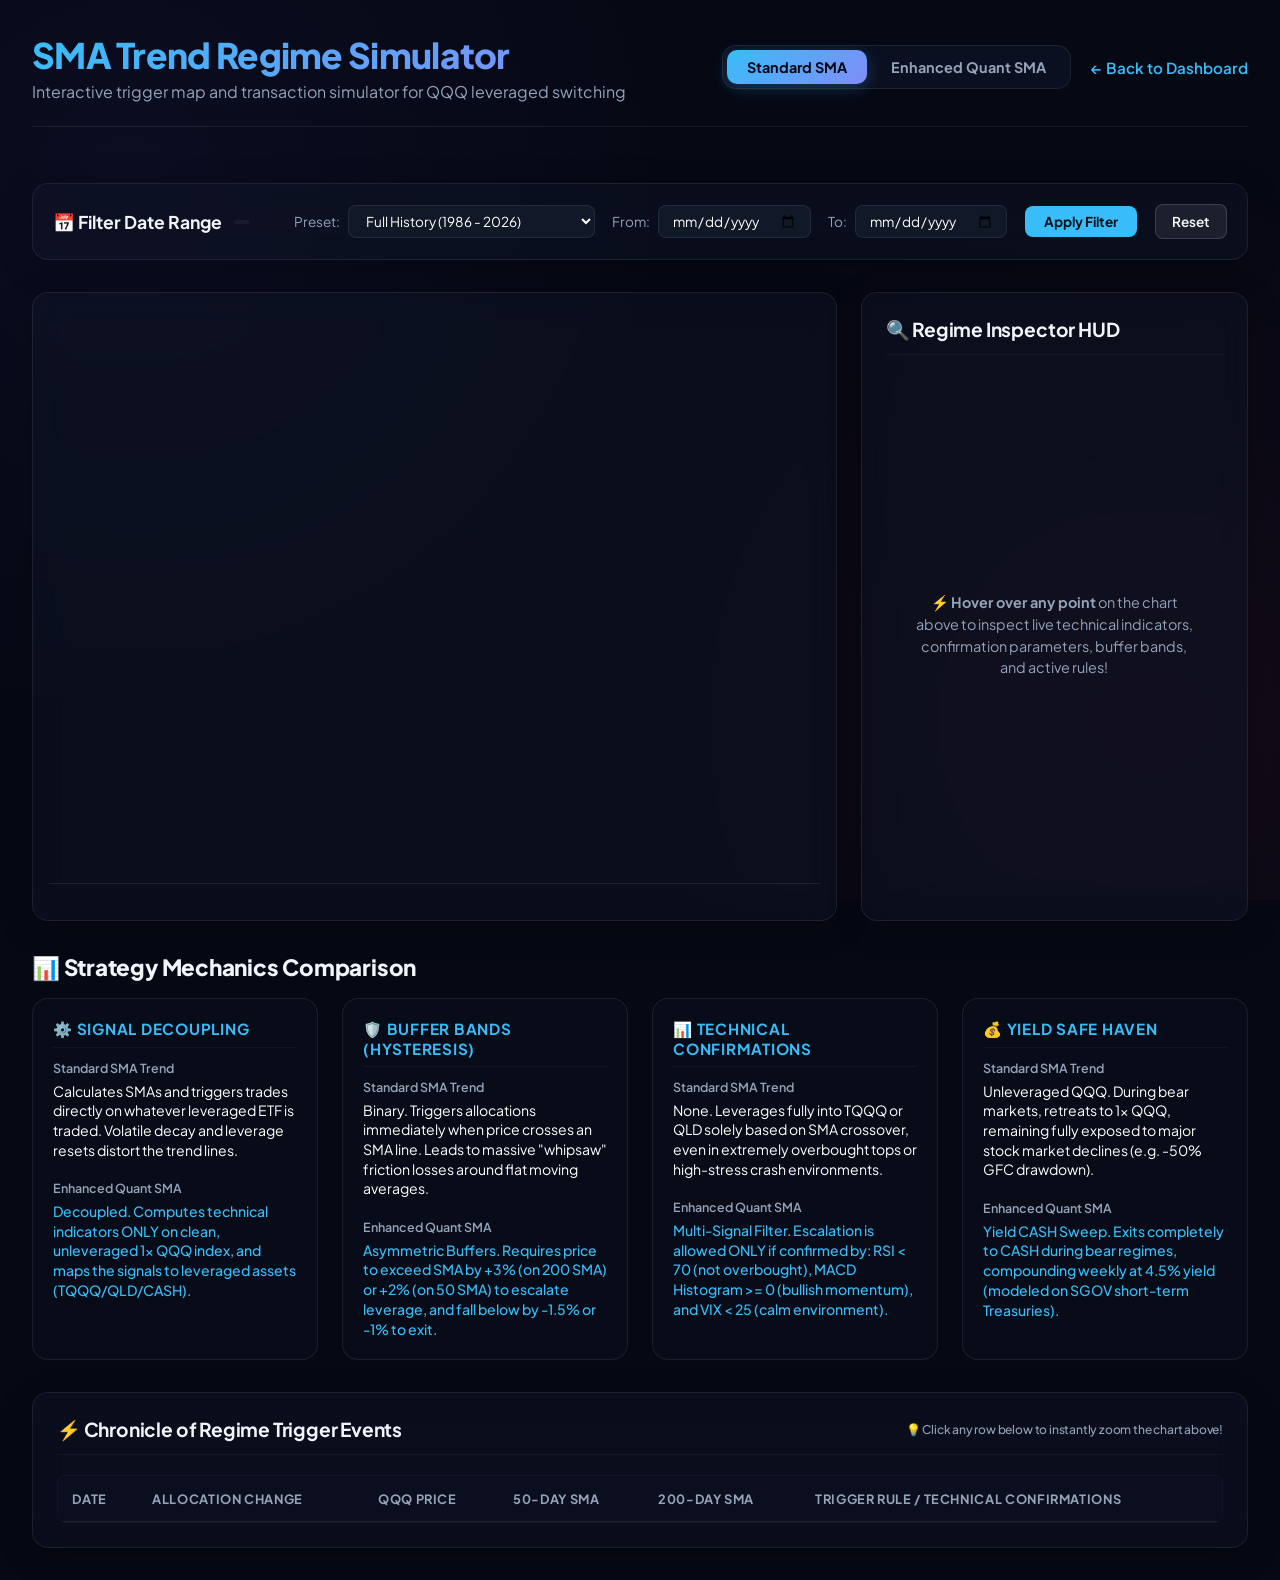
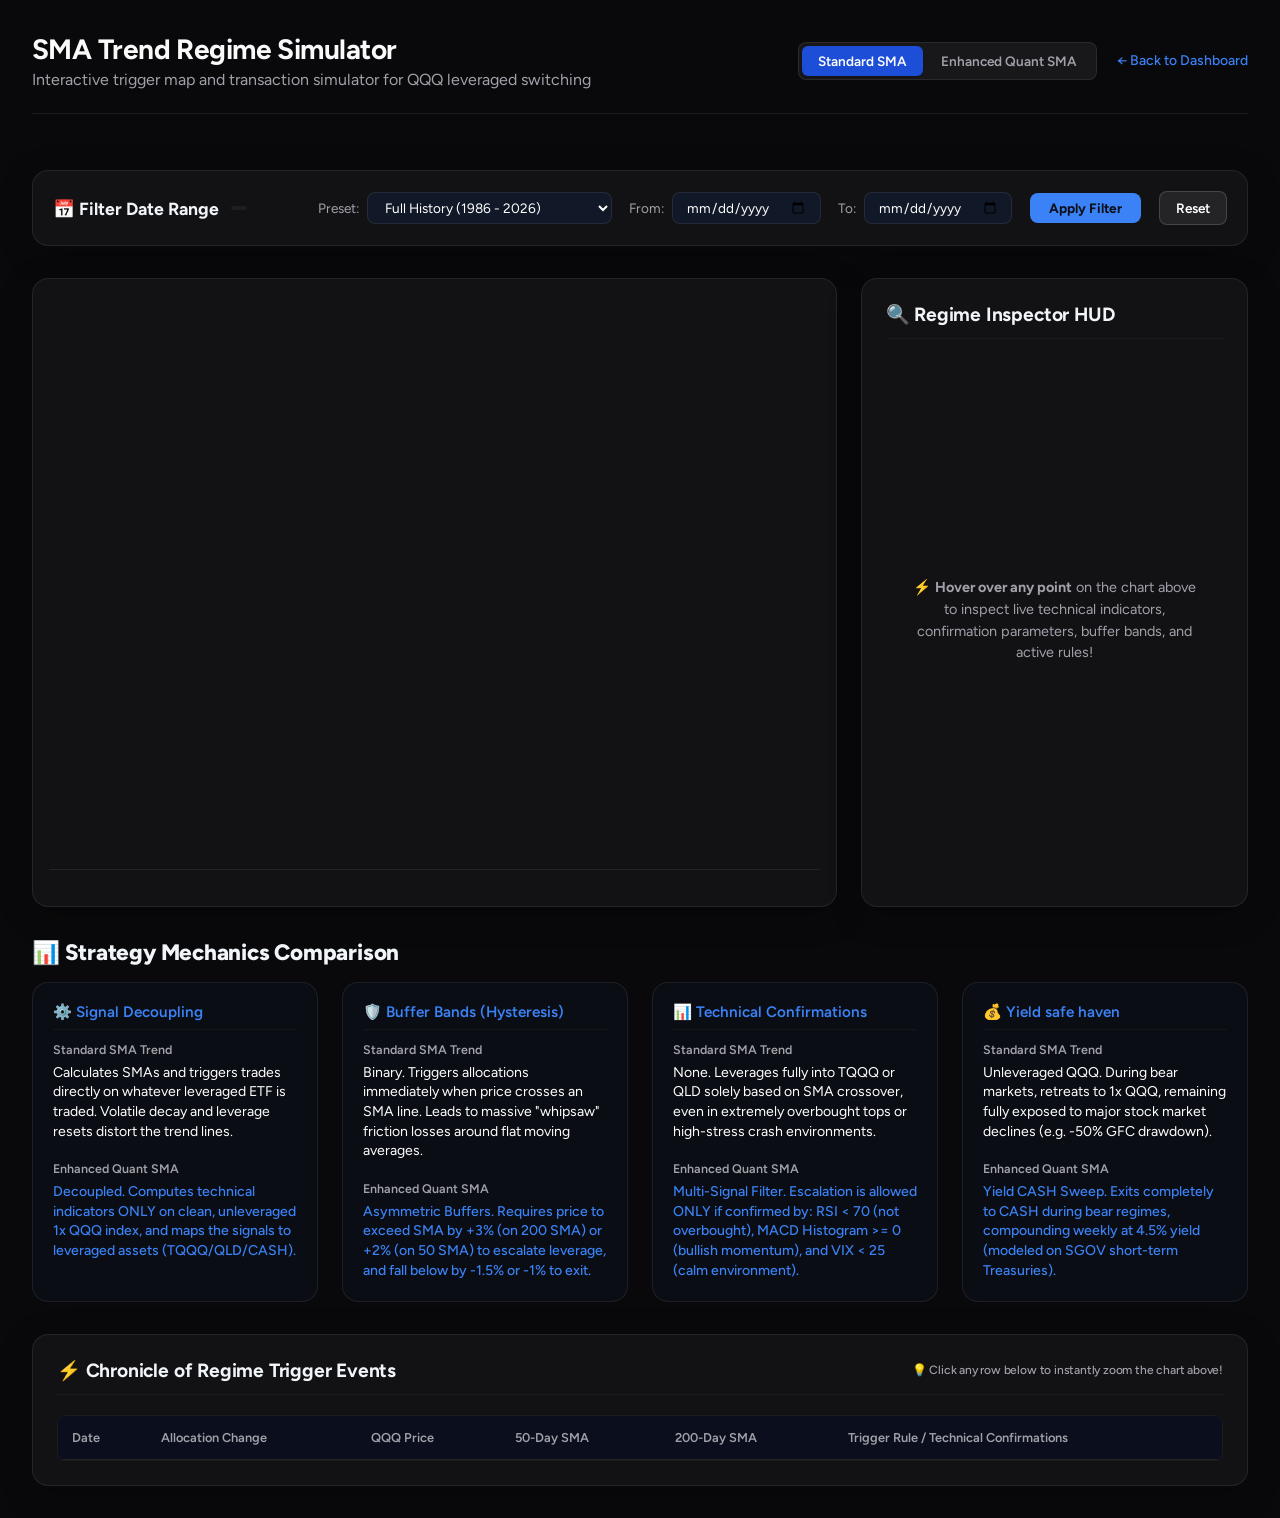
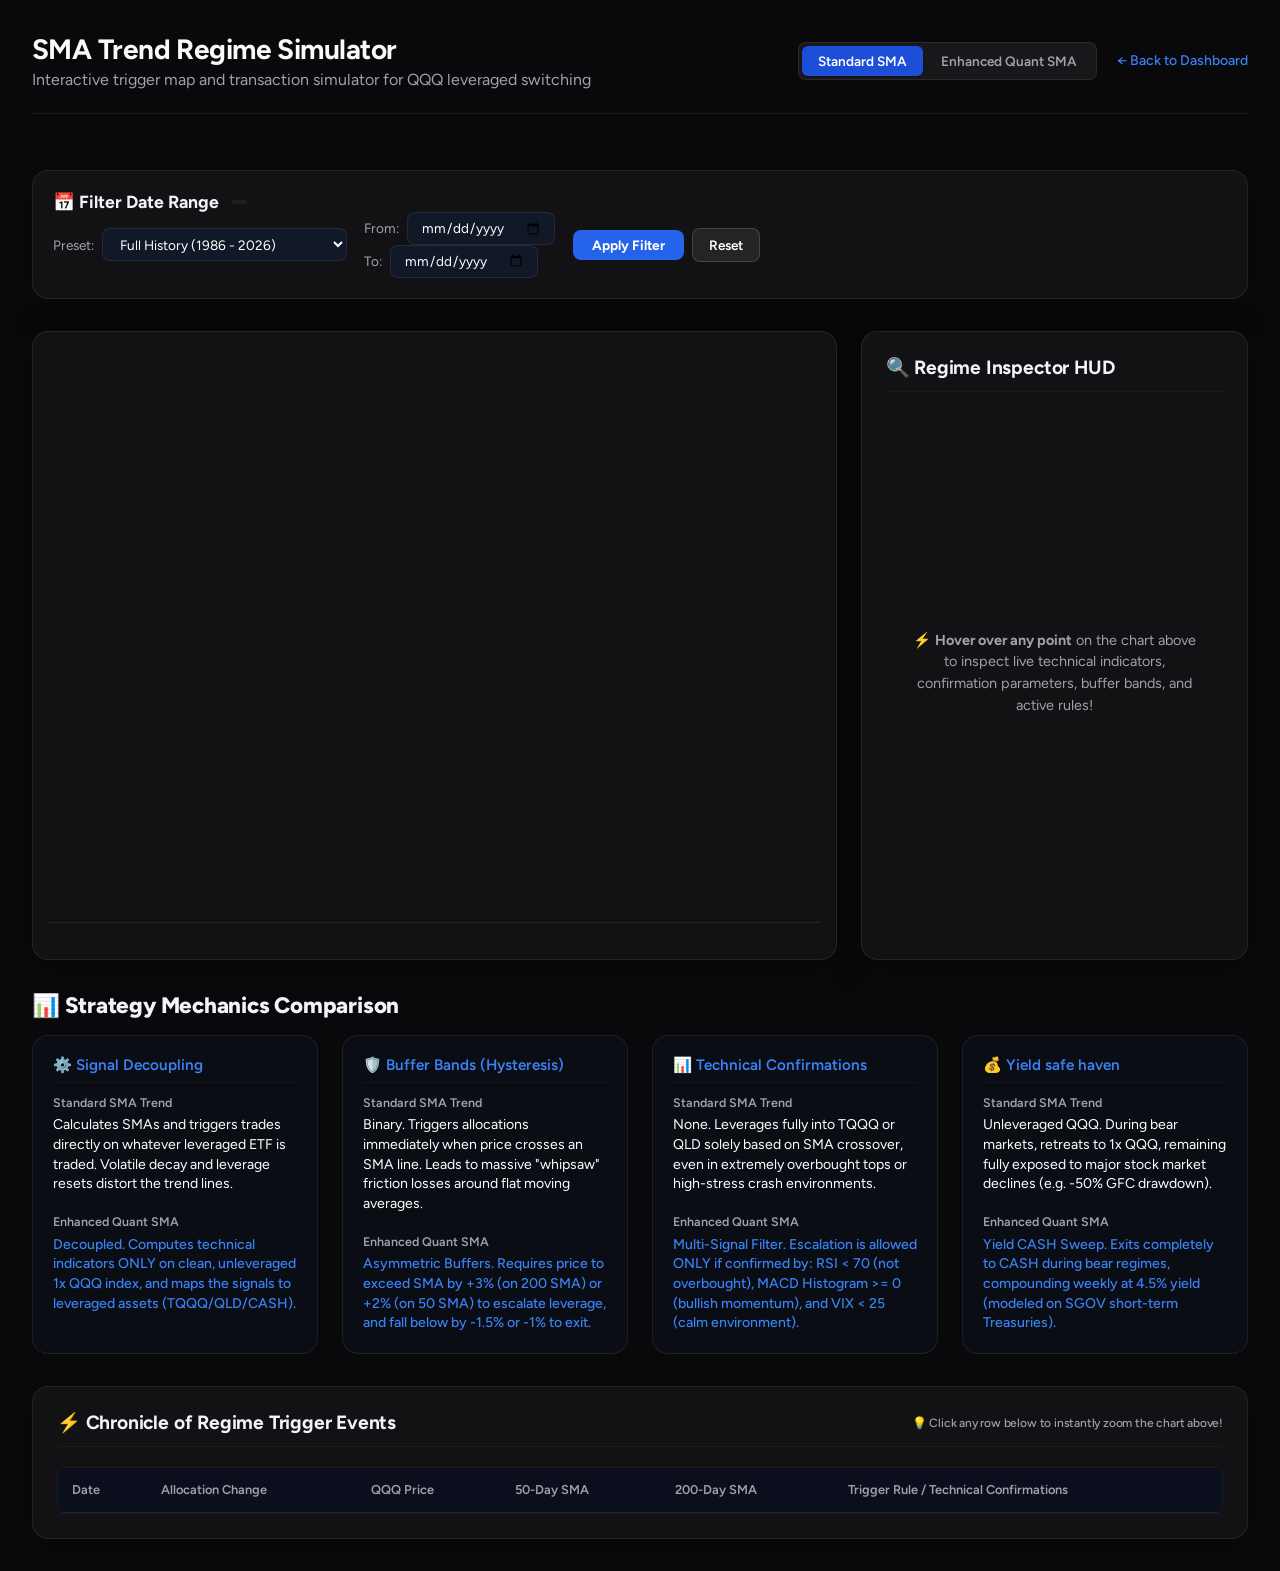
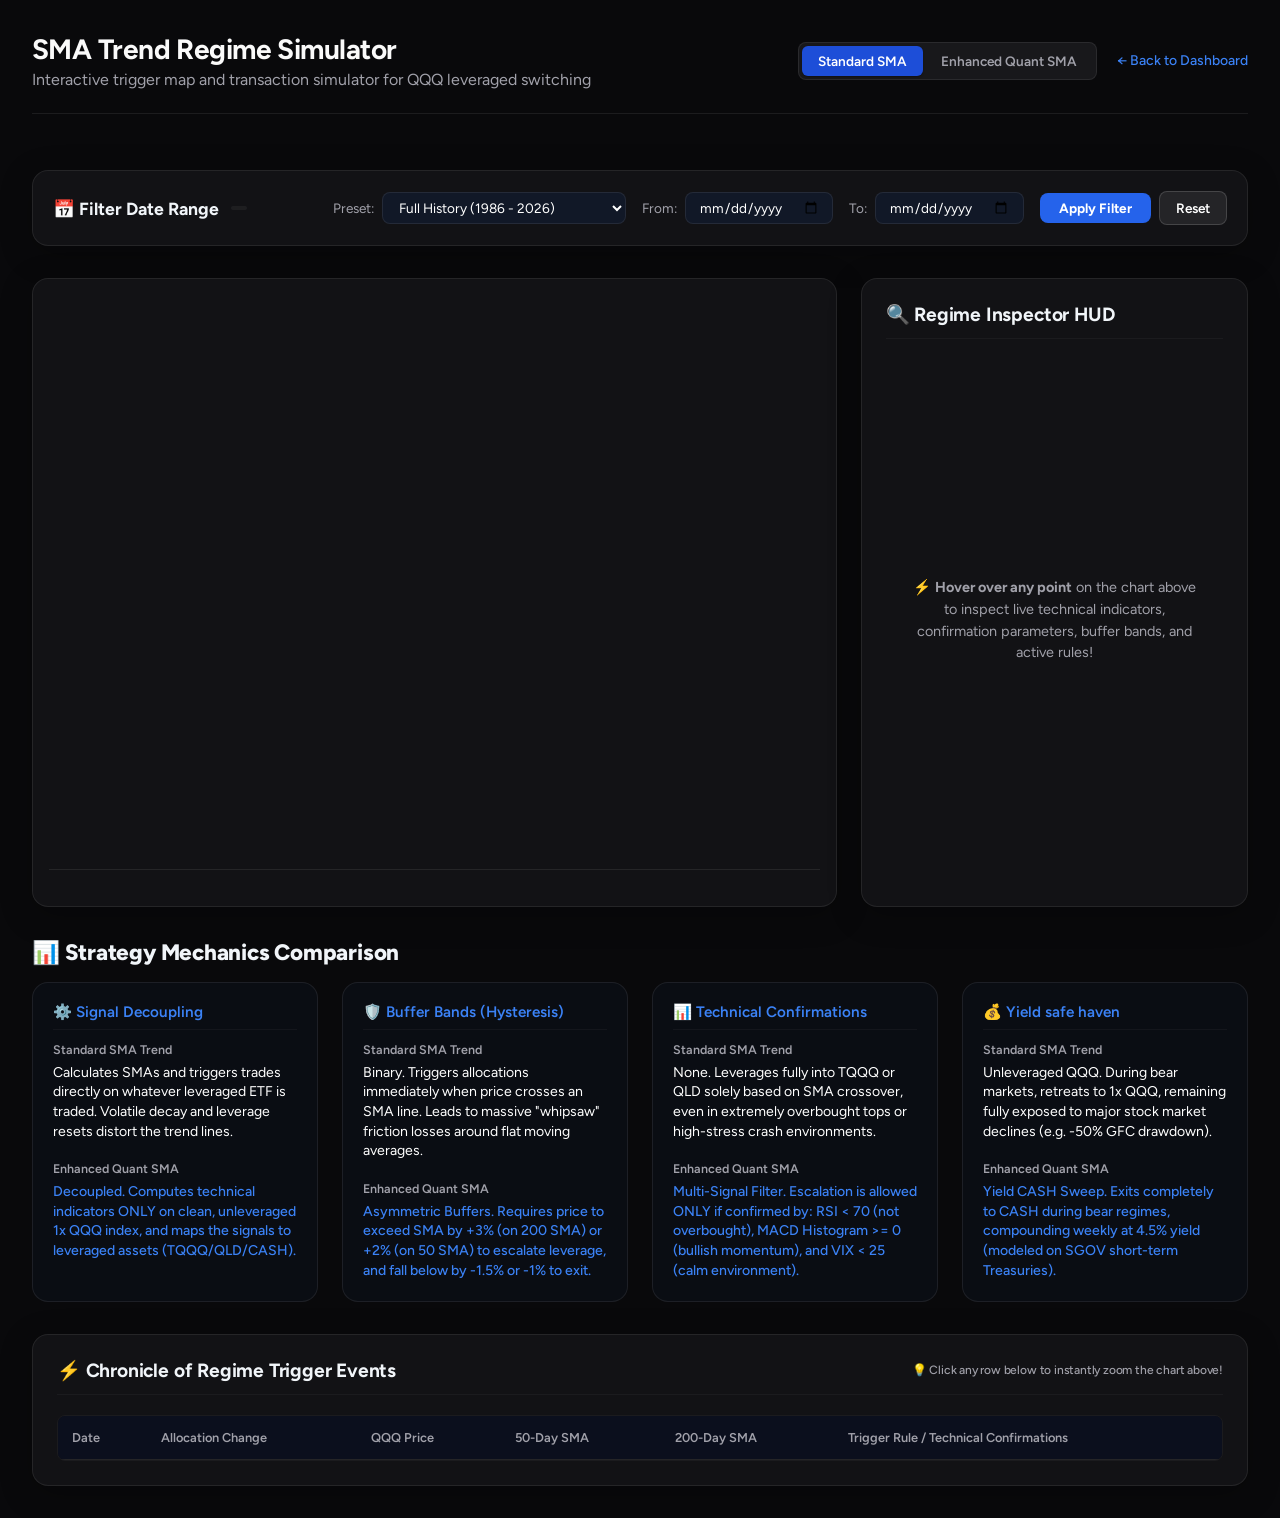
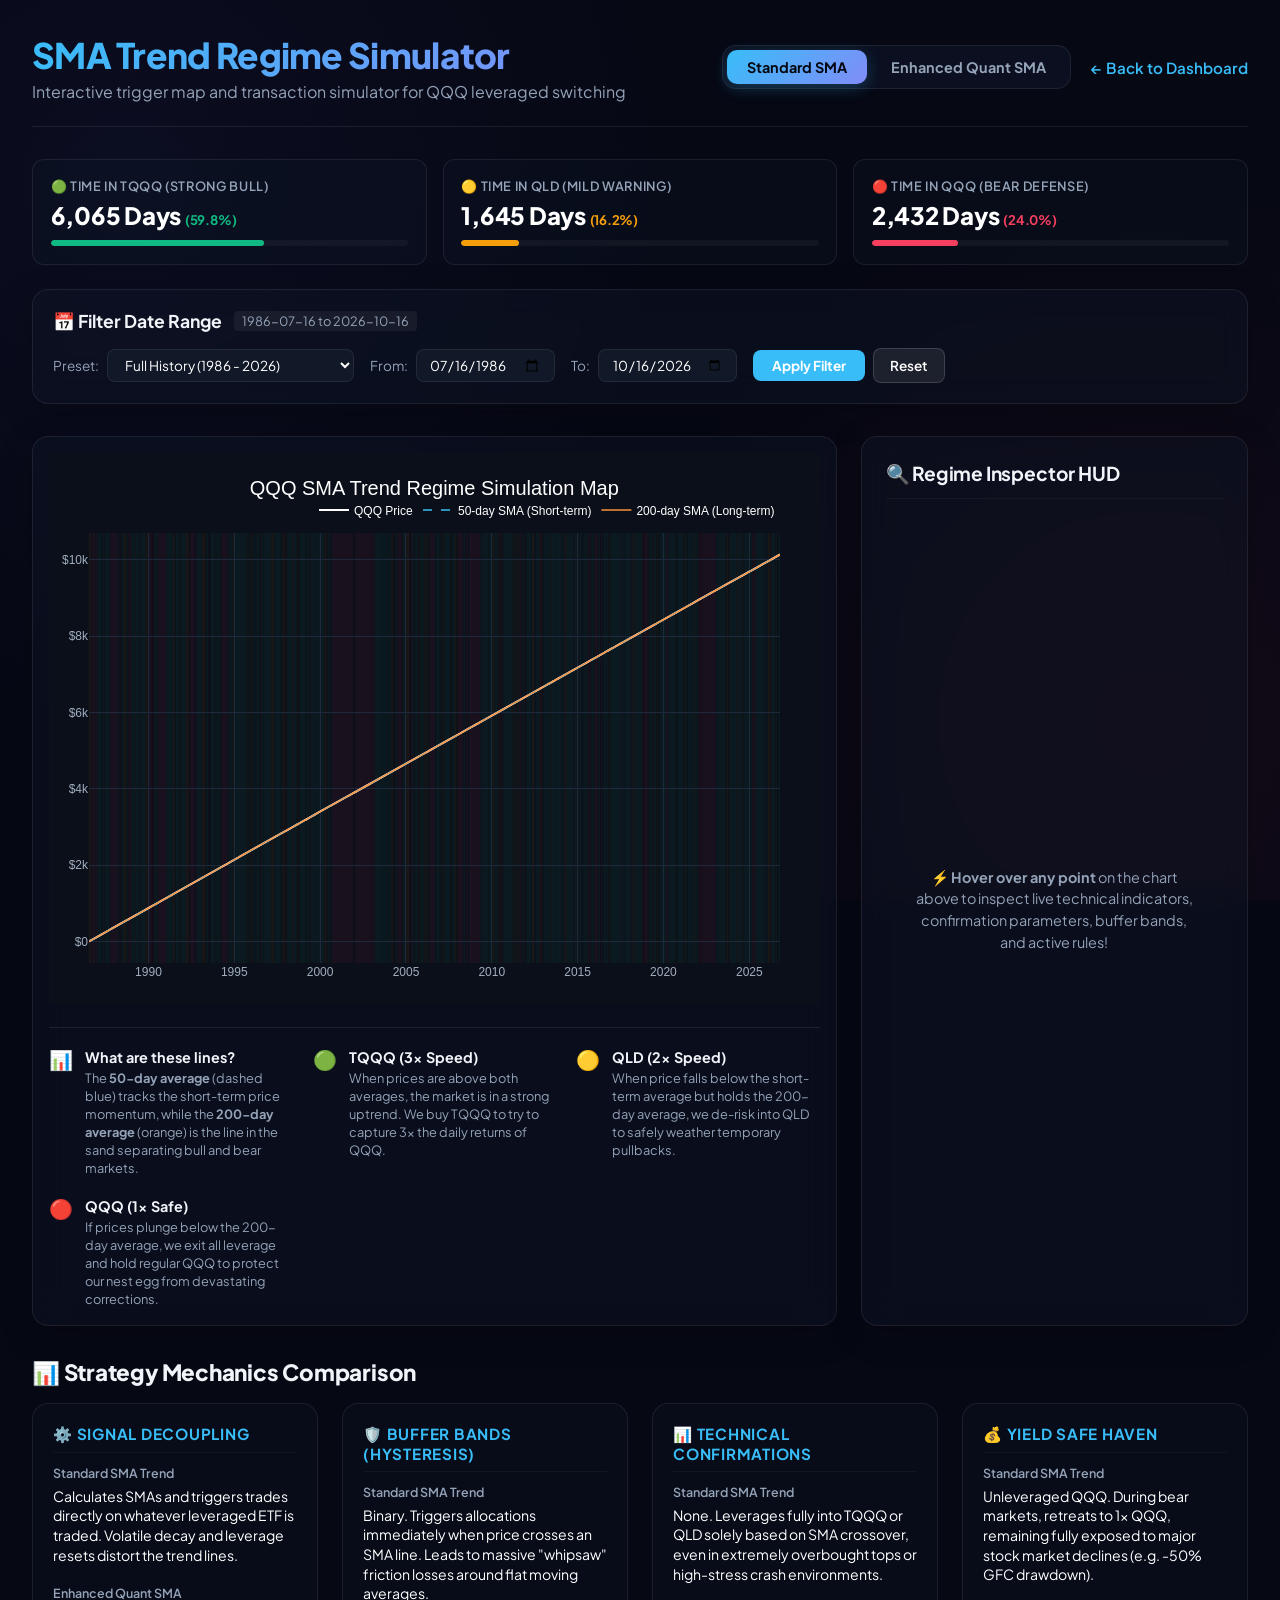
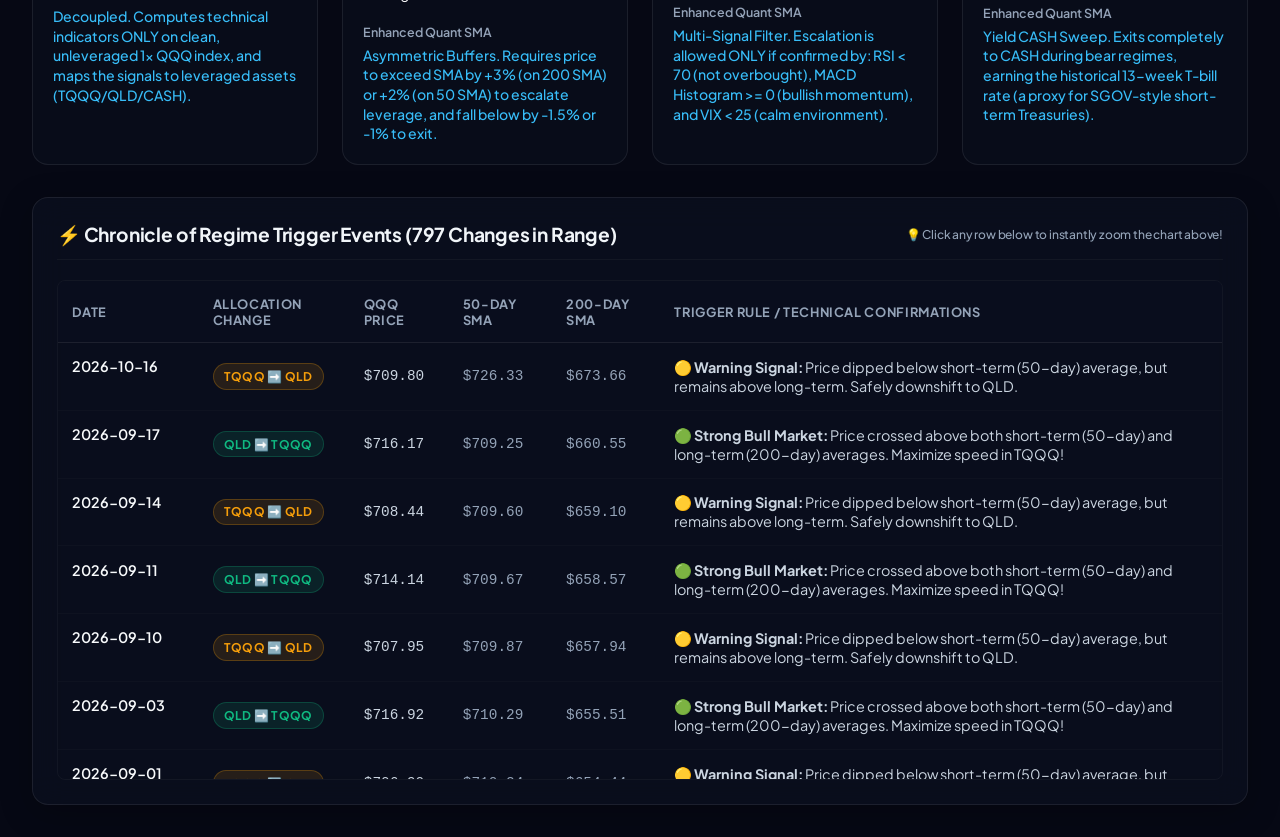
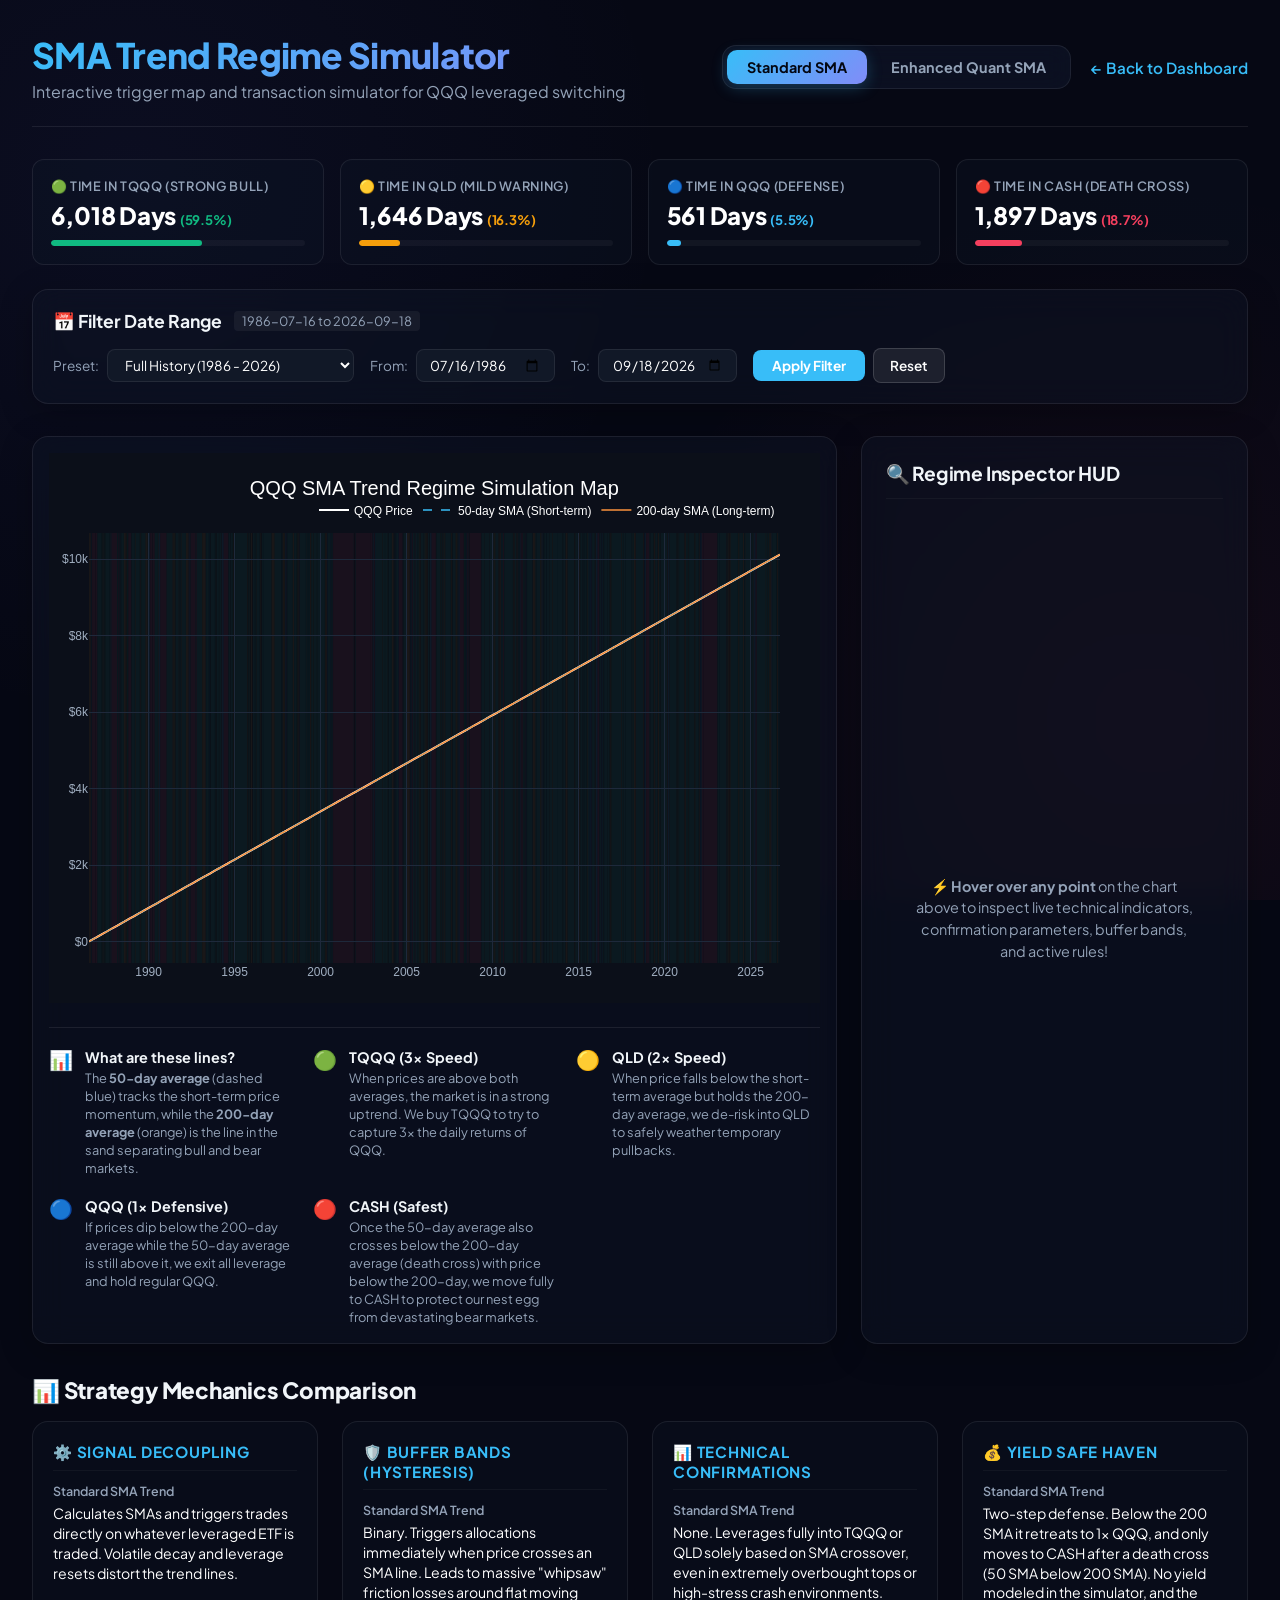
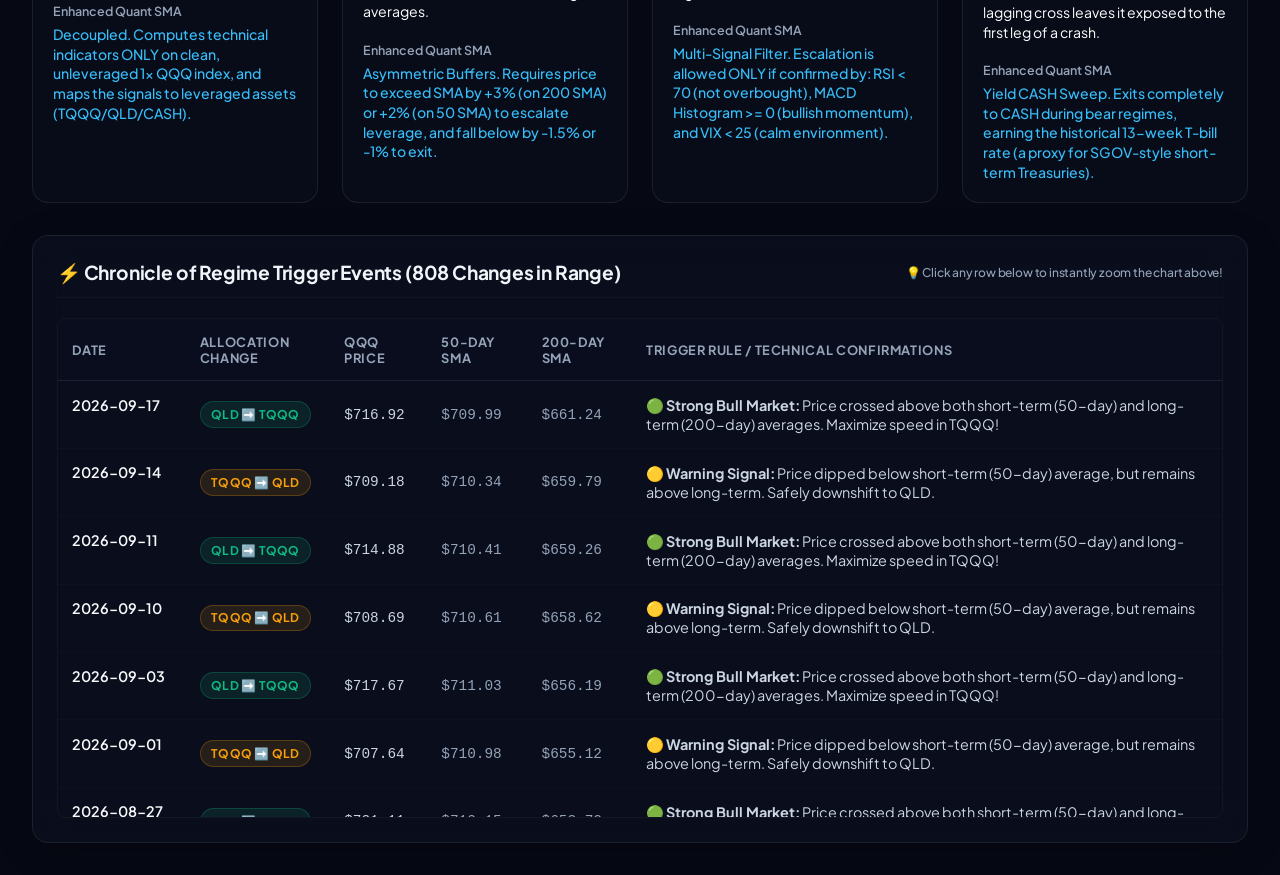
